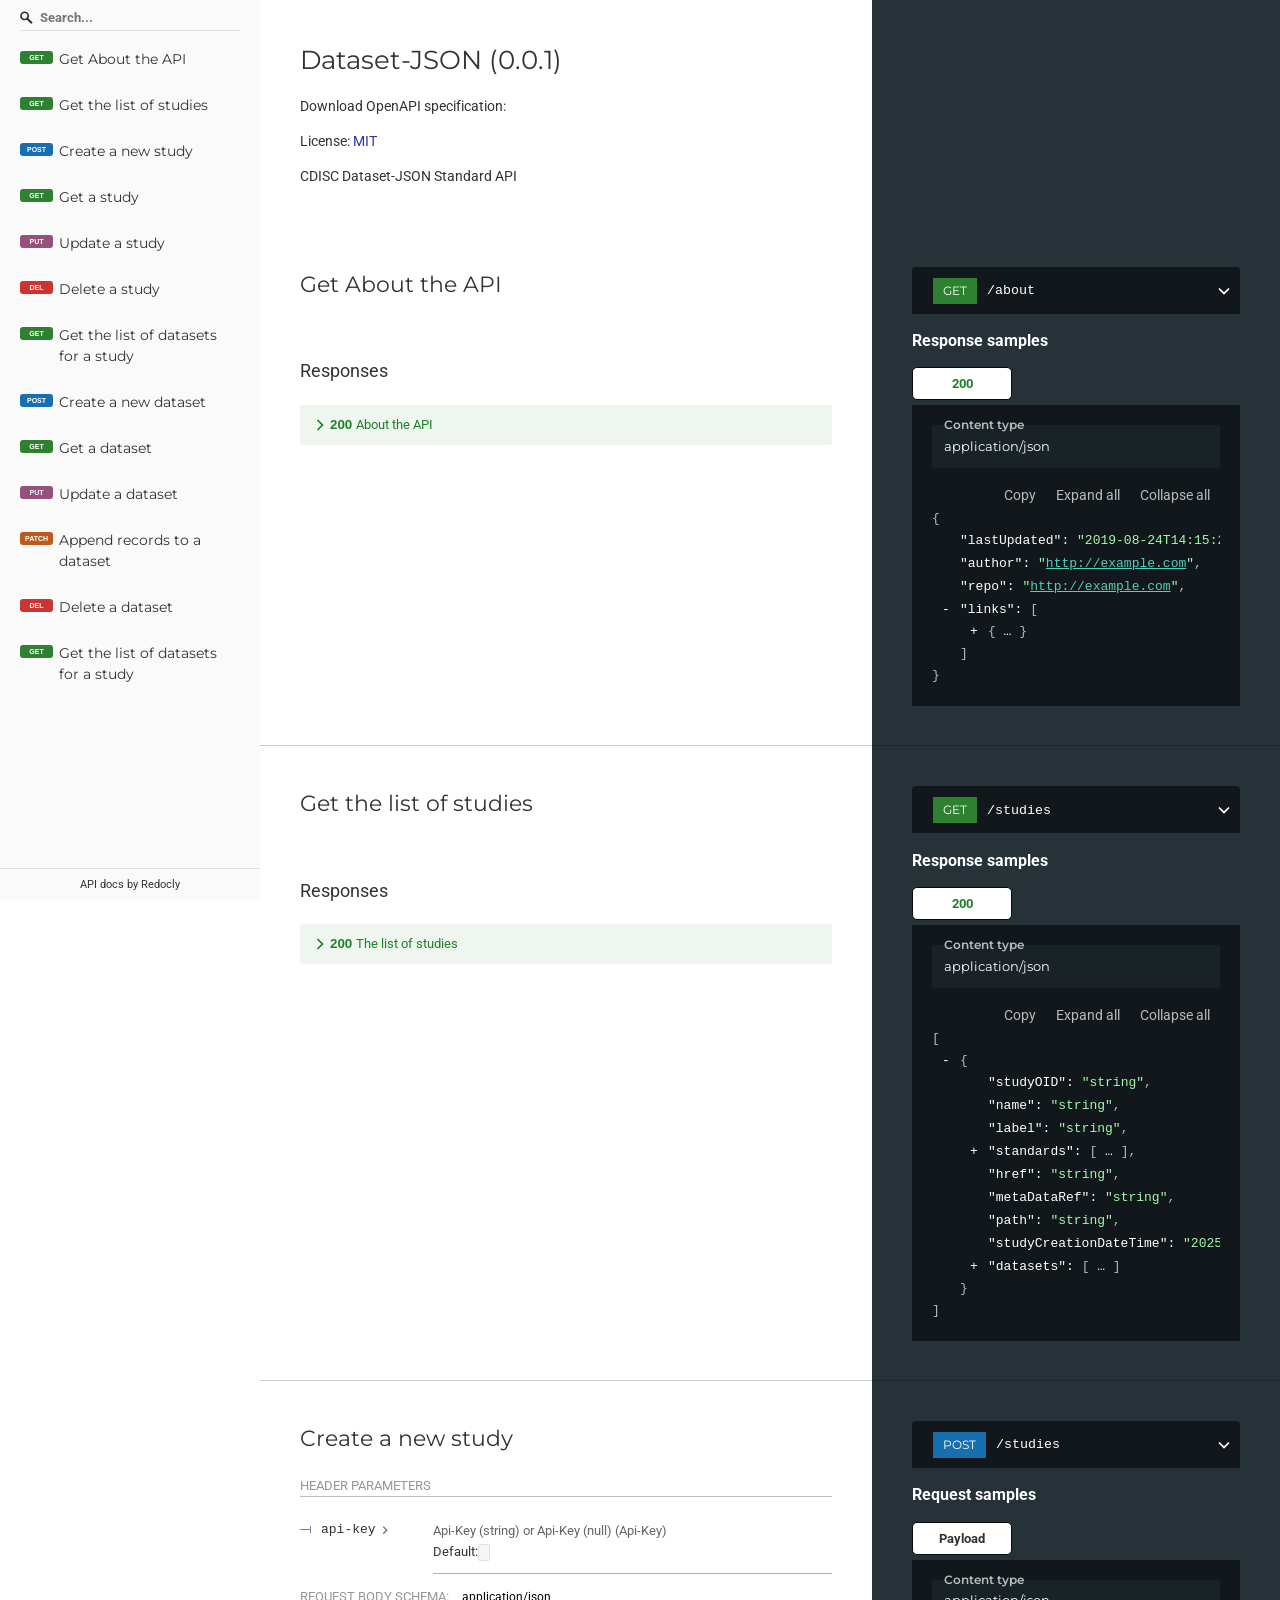
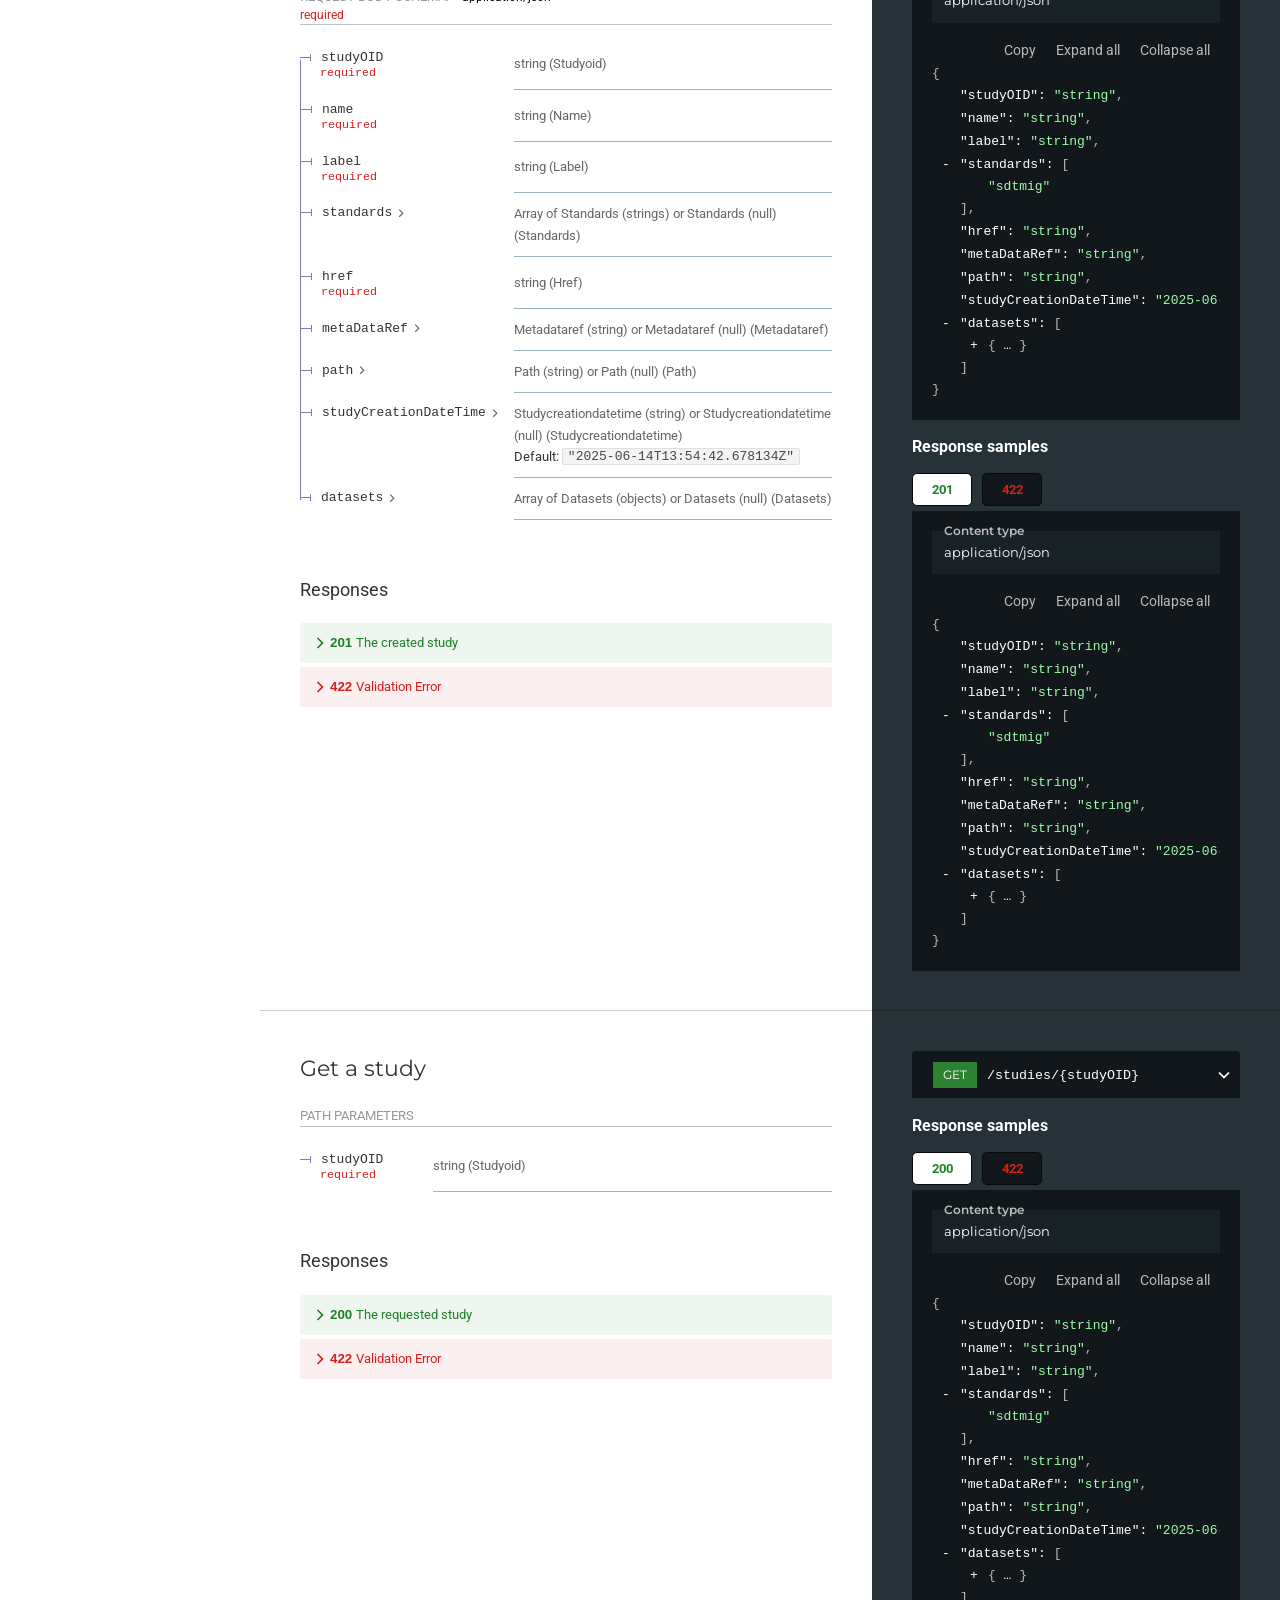
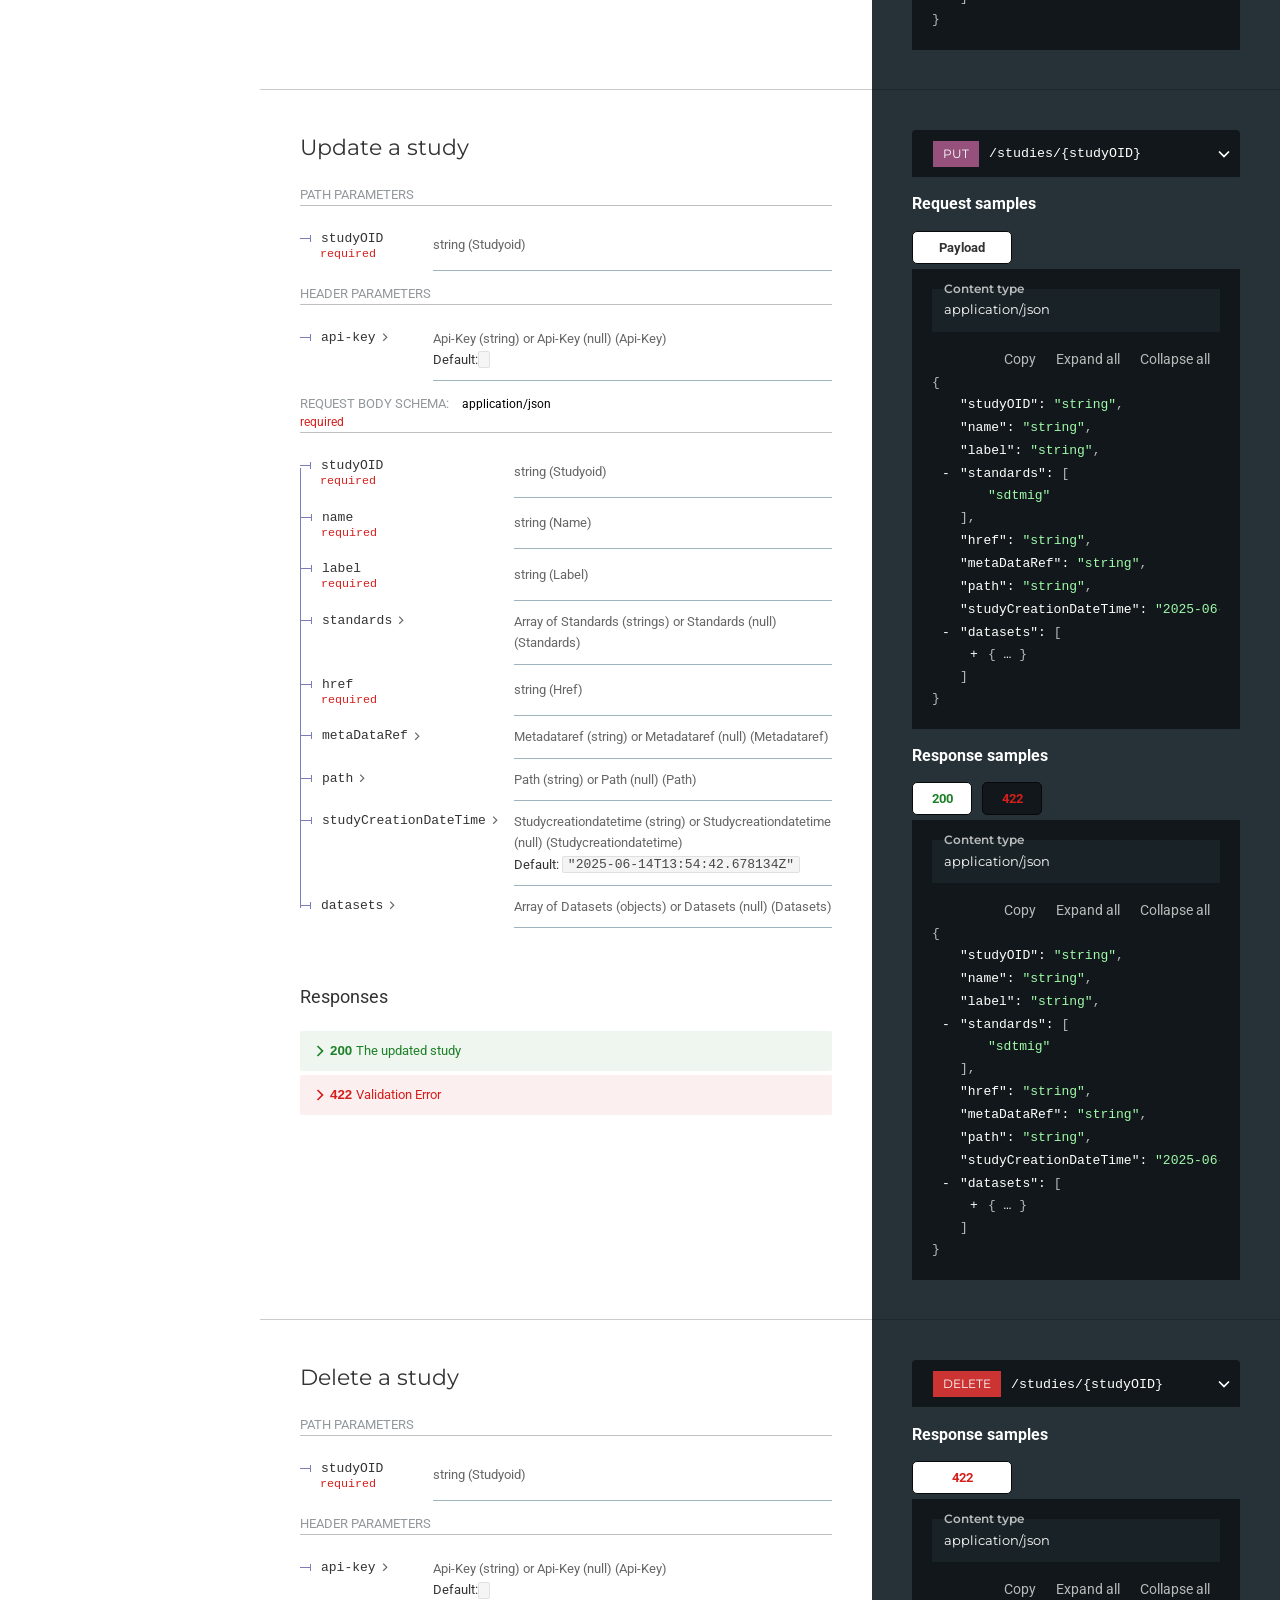
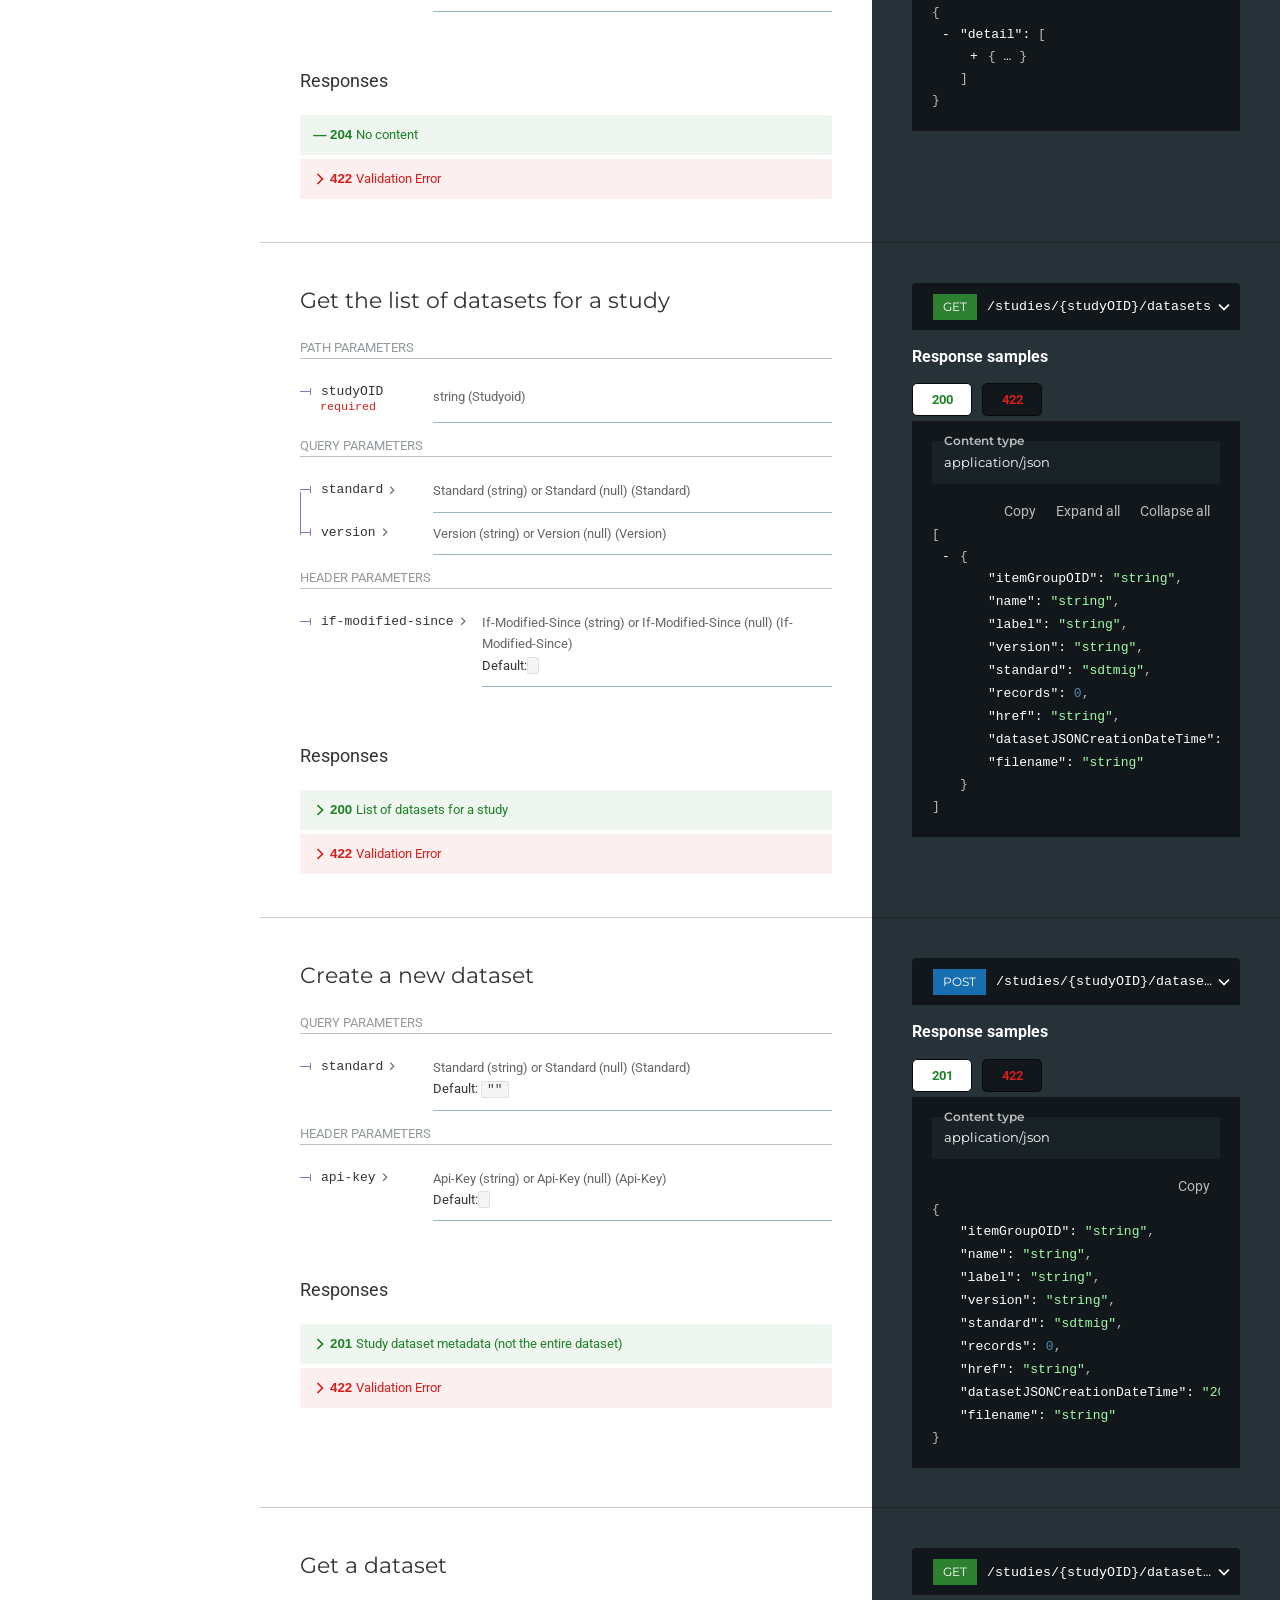
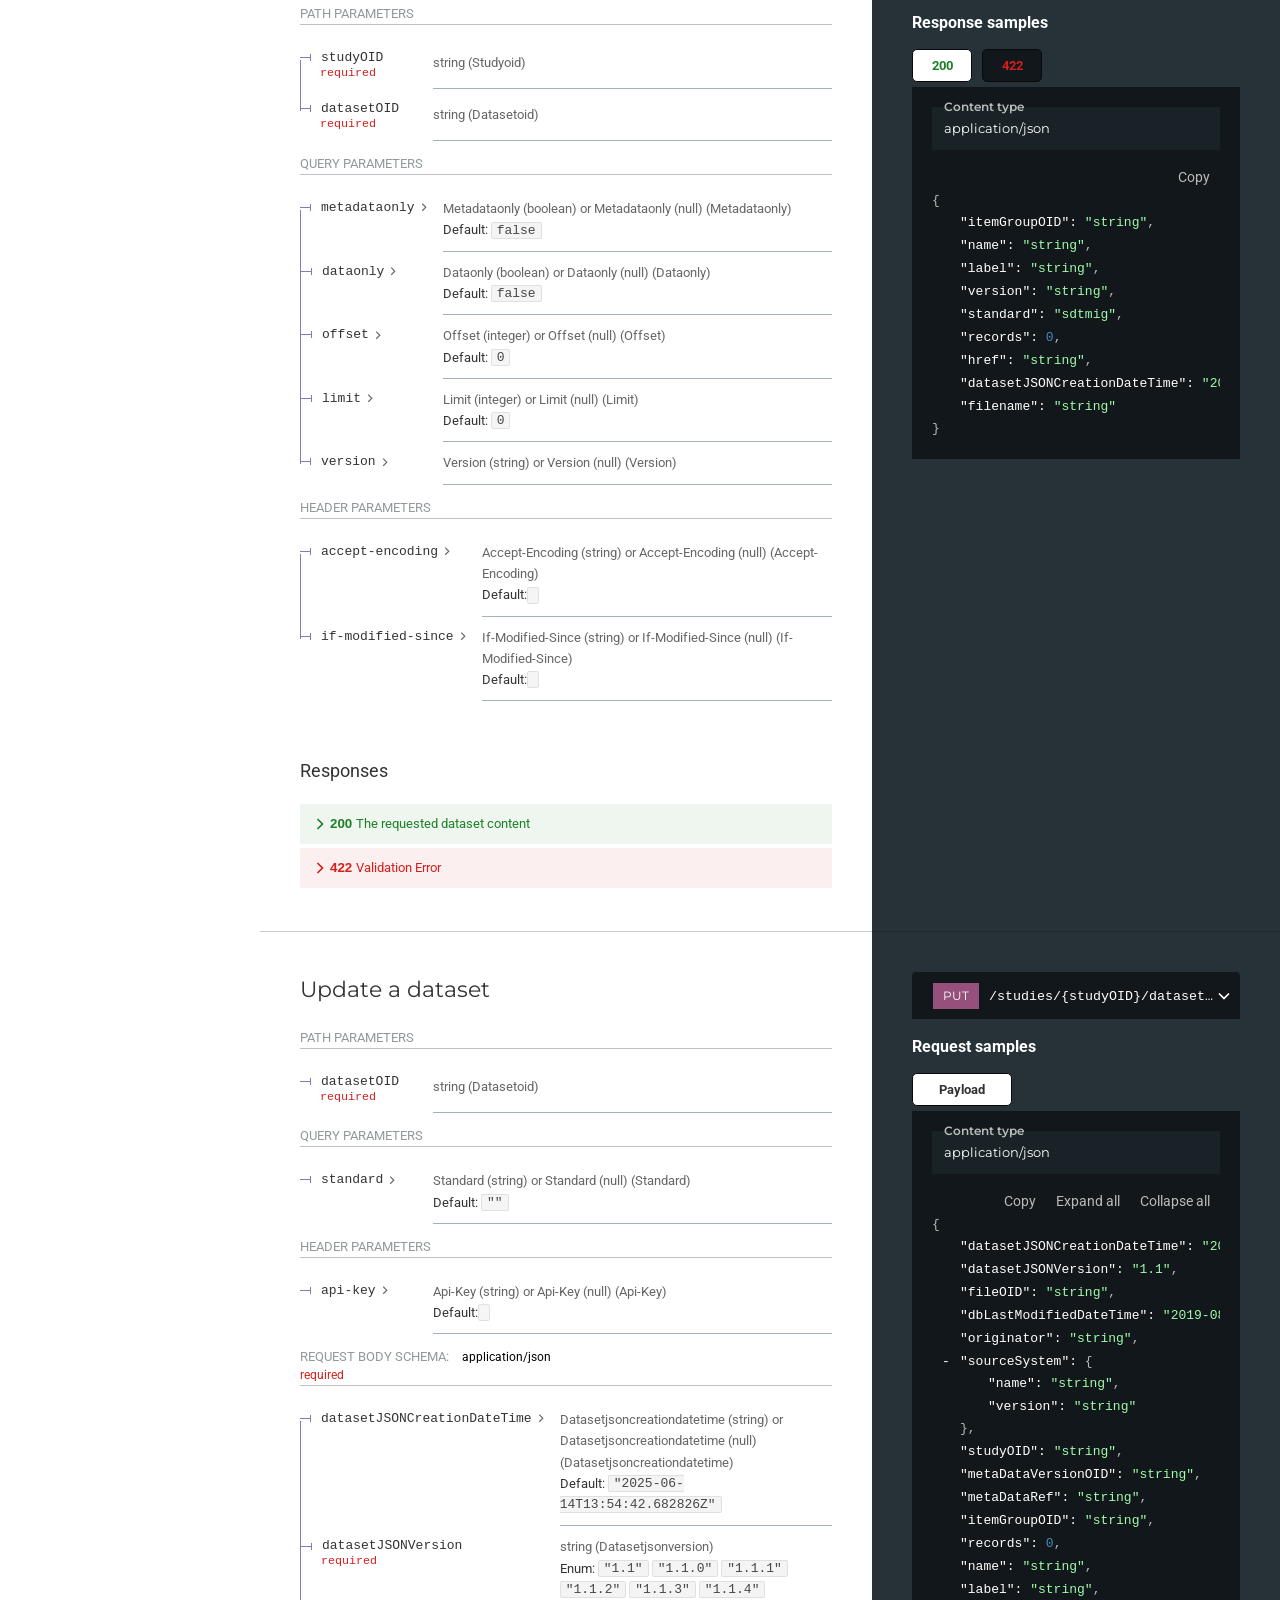
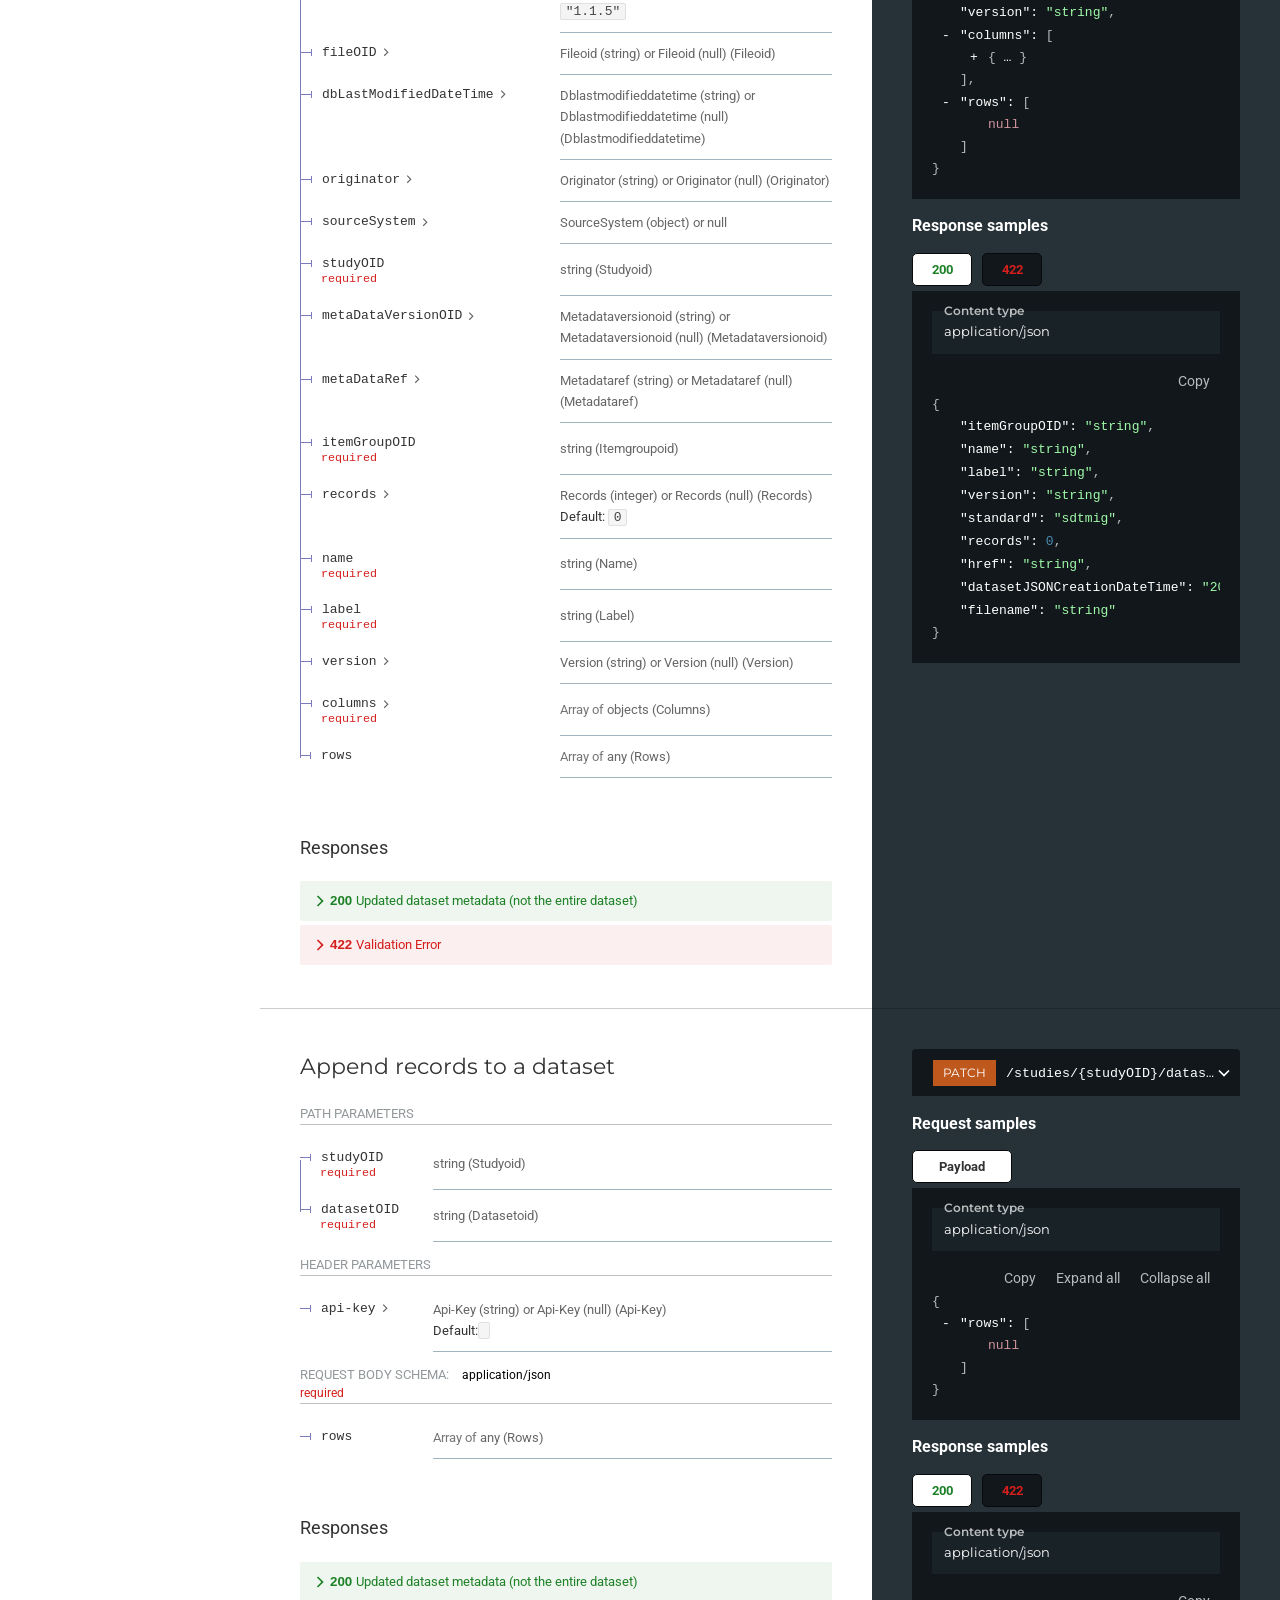
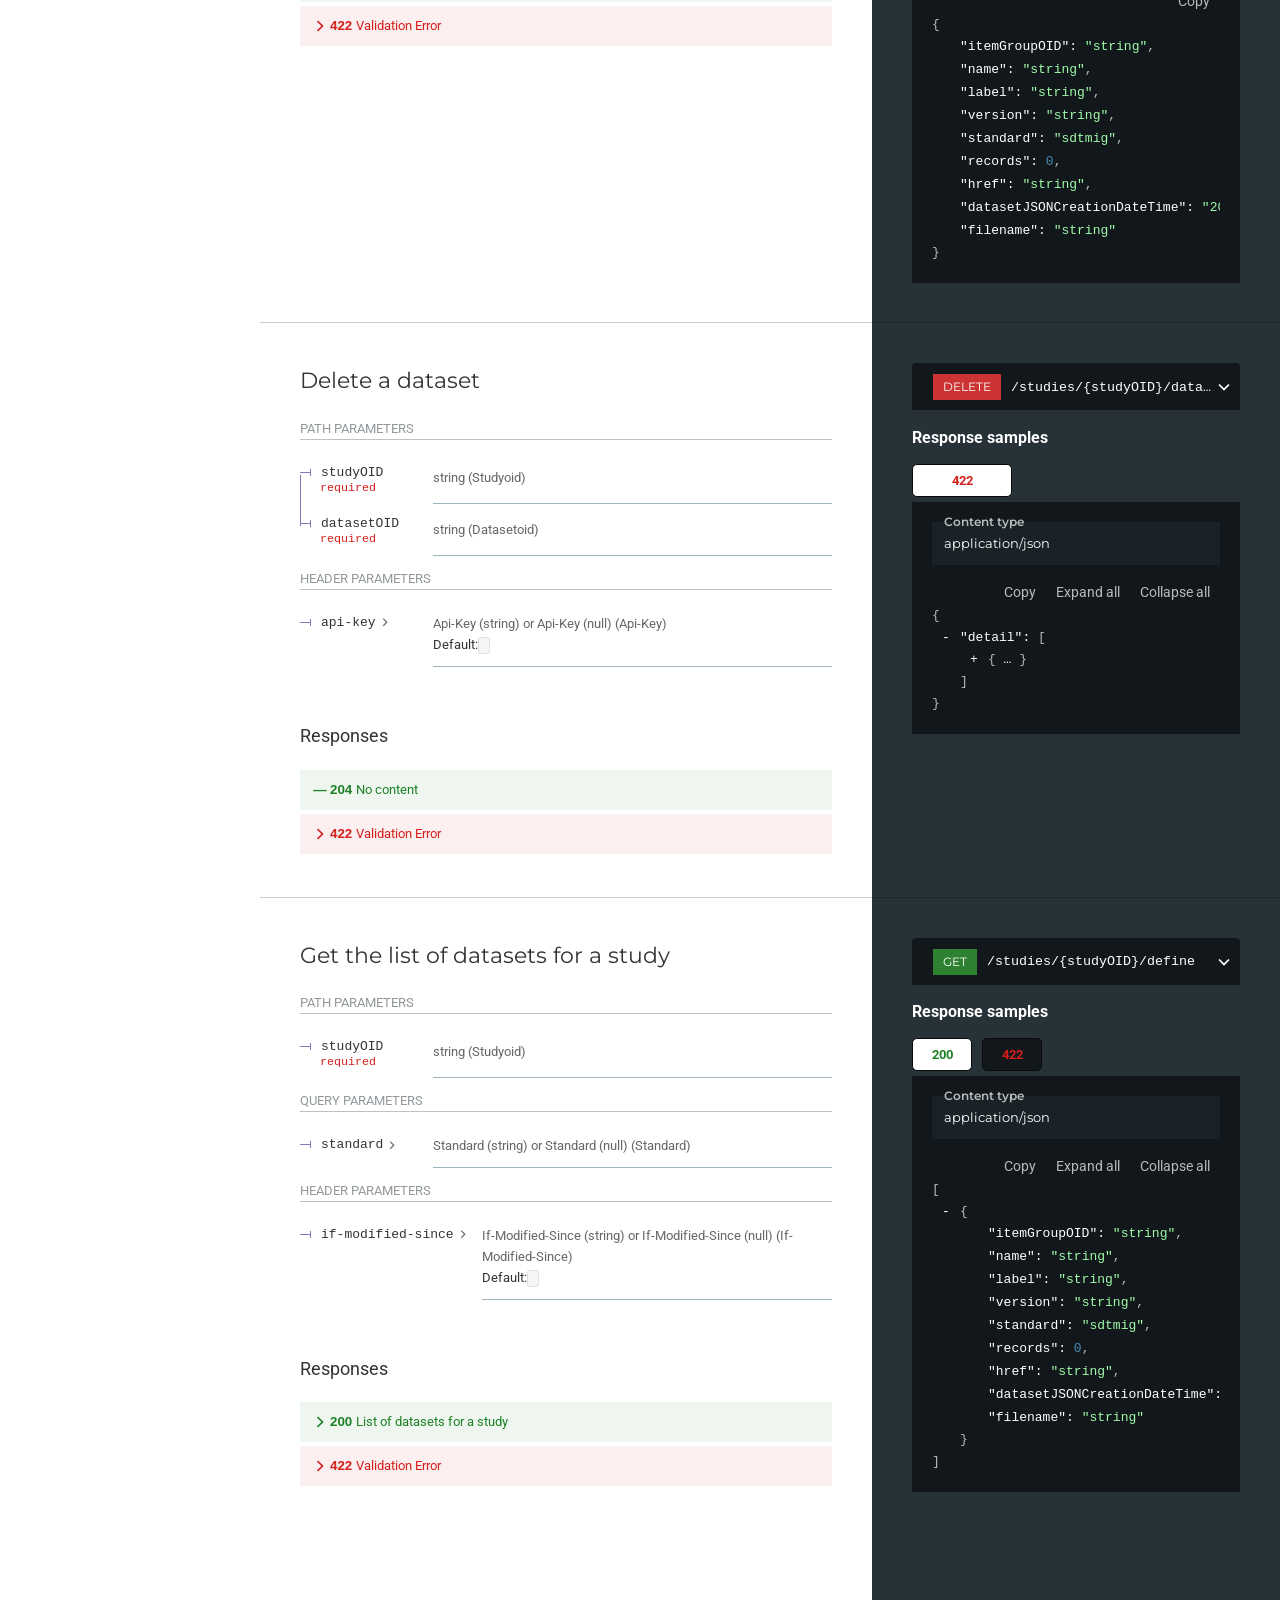
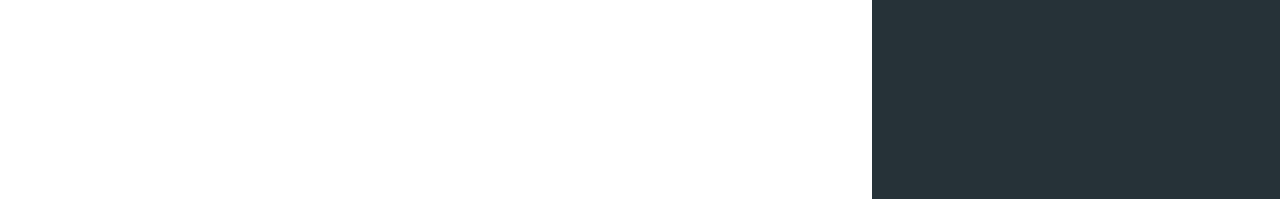
==== docs/index.html @ 18931f82 "renames doc to docs" ====
<!DOCTYPE html>
<html>

<head>
  <meta charset="utf8" />
  <title>Dataset-JSON</title>
  <!-- needed for adaptive design -->
  <meta name="viewport" content="width=device-width, initial-scale=1">
  <style>
    body {
      padding: 0;
      margin: 0;
    }
  </style>
  <script src="https://cdn.redocly.com/redoc/v2.5.0/bundles/redoc.standalone.js"></script><style data-styled="true" data-styled-version="6.1.19">.fqkwbU{width:calc(100% - 40%);padding:0 40px;}/*!sc*/
@media print,screen and (max-width: 75rem){.fqkwbU{width:100%;padding:40px 40px;}}/*!sc*/
data-styled.g4[id="sc-ggWZvA"]{content:"fqkwbU,"}/*!sc*/
.bPmFpz{padding:40px 0;}/*!sc*/
.bPmFpz:last-child{min-height:calc(100vh + 1px);}/*!sc*/
.bPmFpz>.bPmFpz:last-child{min-height:initial;}/*!sc*/
@media print,screen and (max-width: 75rem){.bPmFpz{padding:0;}}/*!sc*/
.gHrCVQ{padding:40px 0;position:relative;}/*!sc*/
.gHrCVQ:last-child{min-height:calc(100vh + 1px);}/*!sc*/
.gHrCVQ>.gHrCVQ:last-child{min-height:initial;}/*!sc*/
@media print,screen and (max-width: 75rem){.gHrCVQ{padding:0;}}/*!sc*/
.gHrCVQ:not(:last-of-type):after{position:absolute;bottom:0;width:100%;display:block;content:'';border-bottom:1px solid rgba(0, 0, 0, 0.2);}/*!sc*/
data-styled.g5[id="sc-dTvVRJ"]{content:"bPmFpz,gHrCVQ,"}/*!sc*/
.bDYKKx{width:40%;color:#ffffff;background-color:#263238;padding:0 40px;}/*!sc*/
@media print,screen and (max-width: 75rem){.bDYKKx{width:100%;padding:40px 40px;}}/*!sc*/
data-styled.g6[id="sc-jwTyAe"]{content:"bDYKKx,"}/*!sc*/
.FFPsr{background-color:#263238;}/*!sc*/
data-styled.g7[id="sc-hjsuWn"]{content:"FFPsr,"}/*!sc*/
.gkiSyE{display:flex;width:100%;padding:0;}/*!sc*/
@media print,screen and (max-width: 75rem){.gkiSyE{flex-direction:column;}}/*!sc*/
data-styled.g8[id="sc-jJLAfE"]{content:"gkiSyE,"}/*!sc*/
.wYHiz{font-family:Montserrat,sans-serif;font-weight:400;font-size:1.85714em;line-height:1.6em;color:#333333;}/*!sc*/
data-styled.g9[id="sc-hwkwBN"]{content:"wYHiz,"}/*!sc*/
.iFSqkw{font-family:Montserrat,sans-serif;font-weight:400;font-size:1.57143em;line-height:1.6em;color:#333333;margin:0 0 20px;}/*!sc*/
data-styled.g10[id="sc-kNOymR"]{content:"iFSqkw,"}/*!sc*/
.drJHMo{color:#ffffff;}/*!sc*/
data-styled.g12[id="sc-lgpSej"]{content:"drJHMo,"}/*!sc*/
.czjApA{border-bottom:1px solid rgba(38, 50, 56, 0.3);margin:1em 0 1em 0;color:rgba(38, 50, 56, 0.5);font-weight:normal;text-transform:uppercase;font-size:0.929em;line-height:20px;}/*!sc*/
data-styled.g13[id="sc-eqYatC"]{content:"czjApA,"}/*!sc*/
.fRdsOi{cursor:pointer;margin-left:-20px;padding:0;line-height:1;width:20px;display:inline-block;outline:0;}/*!sc*/
.fRdsOi:before{content:'';width:15px;height:15px;background-size:contain;background-image:url('[data-uri]');opacity:0.5;visibility:hidden;display:inline-block;vertical-align:middle;}/*!sc*/
h1:hover>.fRdsOi::before,h2:hover>.fRdsOi::before,.fRdsOi:hover::before{visibility:visible;}/*!sc*/
data-styled.g14[id="sc-kcLKEh"]{content:"fRdsOi,"}/*!sc*/
.cGxVlA{height:1.5em;width:1.5em;min-width:1.5em;vertical-align:middle;float:left;transition:transform 0.2s ease-out;transform:rotateZ(-90deg);}/*!sc*/
.cGxVlA polygon{fill:#1d8127;}/*!sc*/
.iuNpUs{height:20px;width:20px;min-width:20px;vertical-align:middle;float:right;transition:transform 0.2s ease-out;transform:rotateZ(0);}/*!sc*/
.iuNpUs polygon{fill:white;}/*!sc*/
.dOPmTa{height:18px;width:18px;min-width:18px;vertical-align:middle;transition:transform 0.2s ease-out;transform:rotateZ(-90deg);}/*!sc*/
.jKYZgc{height:1.5em;width:1.5em;min-width:1.5em;vertical-align:middle;float:left;transition:transform 0.2s ease-out;transform:rotateZ(-90deg);}/*!sc*/
.jKYZgc polygon{fill:#d41f1c;}/*!sc*/
data-styled.g15[id="sc-dntSTA"]{content:"cGxVlA,iuNpUs,dOPmTa,jKYZgc,"}/*!sc*/
.gdmNWp{border-left:1px solid #7c7cbb;box-sizing:border-box;position:relative;padding:10px 10px 10px 0;}/*!sc*/
@media screen and (max-width: 50rem){.gdmNWp{display:block;overflow:hidden;}}/*!sc*/
tr:first-of-type>.gdmNWp,tr.last>.gdmNWp{border-left-width:0;background-position:top left;background-repeat:no-repeat;background-size:1px 100%;}/*!sc*/
tr:first-of-type>.gdmNWp{background-image:linear-gradient(
      to bottom,
      transparent 0%,
      transparent 22px,
      #7c7cbb 22px,
      #7c7cbb 100%
    );}/*!sc*/
tr.last>.gdmNWp{background-image:linear-gradient(
      to bottom,
      #7c7cbb 0%,
      #7c7cbb 22px,
      transparent 22px,
      transparent 100%
    );}/*!sc*/
tr.last+tr>.gdmNWp{border-left-color:transparent;}/*!sc*/
tr.last:first-child>.gdmNWp{background:none;border-left-color:transparent;}/*!sc*/
data-styled.g18[id="sc-kCuUfV"]{content:"gdmNWp,"}/*!sc*/
.dFOJWJ{vertical-align:top;line-height:20px;white-space:nowrap;font-size:13px;font-family:Courier,monospace;}/*!sc*/
.dFOJWJ.deprecated{text-decoration:line-through;color:#707070;}/*!sc*/
data-styled.g20[id="sc-fbQrwq"]{content:"dFOJWJ,"}/*!sc*/
.ixGaBD{border-bottom:1px solid #9fb4be;padding:10px 0;width:75%;box-sizing:border-box;}/*!sc*/
tr.expanded .ixGaBD{border-bottom:none;}/*!sc*/
@media screen and (max-width: 50rem){.ixGaBD{padding:0 20px;border-bottom:none;border-left:1px solid #7c7cbb;}tr.last>.ixGaBD{border-left:none;}}/*!sc*/
data-styled.g21[id="sc-gGKoUb"]{content:"ixGaBD,"}/*!sc*/
.cteAyA{color:#7c7cbb;font-family:Courier,monospace;margin-right:10px;}/*!sc*/
.cteAyA::before{content:'';display:inline-block;vertical-align:middle;width:10px;height:1px;background:#7c7cbb;}/*!sc*/
.cteAyA::after{content:'';display:inline-block;vertical-align:middle;width:1px;background:#7c7cbb;height:7px;}/*!sc*/
data-styled.g22[id="sc-hwddKA"]{content:"cteAyA,"}/*!sc*/
.icJLQx{border-collapse:separate;border-radius:3px;font-size:14px;border-spacing:0;width:100%;}/*!sc*/
.icJLQx >tr{vertical-align:middle;}/*!sc*/
@media screen and (max-width: 50rem){.icJLQx{display:block;}.icJLQx >tr,.icJLQx >tbody>tr{display:block;}}/*!sc*/
@media screen and (max-width: 50rem) and (-ms-high-contrast:none){.icJLQx td{float:left;width:100%;}}/*!sc*/
.icJLQx .sc-jaXbil,.icJLQx .sc-jaXbil .sc-jaXbil .sc-jaXbil,.icJLQx .sc-jaXbil .sc-jaXbil .sc-jaXbil .sc-jaXbil .sc-jaXbil{margin:1em;margin-right:0;background:#fafafa;}/*!sc*/
.icJLQx .sc-jaXbil .sc-jaXbil,.icJLQx .sc-jaXbil .sc-jaXbil .sc-jaXbil .sc-jaXbil,.icJLQx .sc-jaXbil .sc-jaXbil .sc-jaXbil .sc-jaXbil .sc-jaXbil .sc-jaXbil{background:#ffffff;}/*!sc*/
data-styled.g24[id="sc-eqNDNG"]{content:"icJLQx,"}/*!sc*/
.fyxuKi >ul{list-style:none;padding:0;margin:0;margin:0 -5px;}/*!sc*/
.fyxuKi >ul >li{padding:5px 10px;display:inline-block;background-color:#11171a;border-bottom:1px solid rgba(0, 0, 0, 0.5);cursor:pointer;text-align:center;outline:none;color:#ccc;margin:0 5px 5px 5px;border:1px solid #07090b;border-radius:5px;min-width:60px;font-size:0.9em;font-weight:bold;}/*!sc*/
.fyxuKi >ul >li.react-tabs__tab--selected{color:#333333;background:#ffffff;}/*!sc*/
.fyxuKi >ul >li.react-tabs__tab--selected:focus{outline:auto;}/*!sc*/
.fyxuKi >ul >li:only-child{flex:none;min-width:100px;}/*!sc*/
.fyxuKi >ul >li.tab-success{color:#1d8127;}/*!sc*/
.fyxuKi >ul >li.tab-redirect{color:#ffa500;}/*!sc*/
.fyxuKi >ul >li.tab-info{color:#87ceeb;}/*!sc*/
.fyxuKi >ul >li.tab-error{color:#d41f1c;}/*!sc*/
.fyxuKi >.react-tabs__tab-panel{background:#11171a;}/*!sc*/
.fyxuKi >.react-tabs__tab-panel>div,.fyxuKi >.react-tabs__tab-panel>pre{padding:20px;margin:0;}/*!sc*/
.fyxuKi >.react-tabs__tab-panel>div>pre{padding:0;}/*!sc*/
data-styled.g30[id="sc-cOpnSz"]{content:"fyxuKi,"}/*!sc*/
.kIppRw code[class*='language-'],.kIppRw pre[class*='language-']{text-shadow:0 -0.1em 0.2em black;text-align:left;white-space:pre;word-spacing:normal;word-break:normal;word-wrap:normal;line-height:1.5;-moz-tab-size:4;-o-tab-size:4;tab-size:4;-webkit-hyphens:none;-moz-hyphens:none;-ms-hyphens:none;hyphens:none;}/*!sc*/
@media print{.kIppRw code[class*='language-'],.kIppRw pre[class*='language-']{text-shadow:none;}}/*!sc*/
.kIppRw pre[class*='language-']{padding:1em;margin:0.5em 0;overflow:auto;}/*!sc*/
.kIppRw .token.comment,.kIppRw .token.prolog,.kIppRw .token.doctype,.kIppRw .token.cdata{color:hsl(30, 20%, 50%);}/*!sc*/
.kIppRw .token.punctuation{opacity:0.7;}/*!sc*/
.kIppRw .namespace{opacity:0.7;}/*!sc*/
.kIppRw .token.property,.kIppRw .token.tag,.kIppRw .token.number,.kIppRw .token.constant,.kIppRw .token.symbol{color:#4a8bb3;}/*!sc*/
.kIppRw .token.boolean{color:#e64441;}/*!sc*/
.kIppRw .token.selector,.kIppRw .token.attr-name,.kIppRw .token.string,.kIppRw .token.char,.kIppRw .token.builtin,.kIppRw .token.inserted{color:#a0fbaa;}/*!sc*/
.kIppRw .token.selector+a,.kIppRw .token.attr-name+a,.kIppRw .token.string+a,.kIppRw .token.char+a,.kIppRw .token.builtin+a,.kIppRw .token.inserted+a,.kIppRw .token.selector+a:visited,.kIppRw .token.attr-name+a:visited,.kIppRw .token.string+a:visited,.kIppRw .token.char+a:visited,.kIppRw .token.builtin+a:visited,.kIppRw .token.inserted+a:visited{color:#4ed2ba;text-decoration:underline;}/*!sc*/
.kIppRw .token.property.string{color:white;}/*!sc*/
.kIppRw .token.operator,.kIppRw .token.entity,.kIppRw .token.url,.kIppRw .token.variable{color:hsl(40, 90%, 60%);}/*!sc*/
.kIppRw .token.atrule,.kIppRw .token.attr-value,.kIppRw .token.keyword{color:hsl(350, 40%, 70%);}/*!sc*/
.kIppRw .token.regex,.kIppRw .token.important{color:#e90;}/*!sc*/
.kIppRw .token.important,.kIppRw .token.bold{font-weight:bold;}/*!sc*/
.kIppRw .token.italic{font-style:italic;}/*!sc*/
.kIppRw .token.entity{cursor:help;}/*!sc*/
.kIppRw .token.deleted{color:red;}/*!sc*/
data-styled.g32[id="sc-eVqvcJ"]{content:"kIppRw,"}/*!sc*/
.bBWkcI{opacity:0.7;transition:opacity 0.3s ease;text-align:right;}/*!sc*/
.bBWkcI:focus-within{opacity:1;}/*!sc*/
.bBWkcI >button{background-color:transparent;border:0;color:inherit;padding:2px 10px;font-family:Roboto,sans-serif;font-size:14px;line-height:1.5em;cursor:pointer;outline:0;}/*!sc*/
.bBWkcI >button :hover,.bBWkcI >button :focus{background:rgba(255, 255, 255, 0.1);}/*!sc*/
data-styled.g33[id="sc-bbbBoY"]{content:"bBWkcI,"}/*!sc*/
.ghzOpX{position:relative;}/*!sc*/
data-styled.g37[id="sc-eknHtZ"]{content:"ghzOpX,"}/*!sc*/
.cFlAeY{margin-left:10px;text-transform:none;font-size:0.929em;color:black;}/*!sc*/
data-styled.g41[id="sc-dNFkOE"]{content:"cFlAeY,"}/*!sc*/
.kbZred{font-family:Roboto,sans-serif;font-weight:400;line-height:1.5em;}/*!sc*/
.kbZred p:last-child{margin-bottom:0;}/*!sc*/
.kbZred h1{font-family:Montserrat,sans-serif;font-weight:400;font-size:1.85714em;line-height:1.6em;color:#32329f;margin-top:0;}/*!sc*/
.kbZred h2{font-family:Montserrat,sans-serif;font-weight:400;font-size:1.57143em;line-height:1.6em;color:#333333;}/*!sc*/
.kbZred code{color:#e53935;background-color:rgba(38, 50, 56, 0.05);font-family:Courier,monospace;border-radius:2px;border:1px solid rgba(38, 50, 56, 0.1);padding:0 5px;font-size:13px;font-weight:400;word-break:break-word;}/*!sc*/
.kbZred pre{font-family:Courier,monospace;white-space:pre;background-color:#11171a;color:white;padding:20px;overflow-x:auto;line-height:normal;border-radius:0;border:1px solid rgba(38, 50, 56, 0.1);}/*!sc*/
.kbZred pre code{background-color:transparent;color:white;padding:0;}/*!sc*/
.kbZred pre code:before,.kbZred pre code:after{content:none;}/*!sc*/
.kbZred blockquote{margin:0;margin-bottom:1em;padding:0 15px;color:#777;border-left:4px solid #ddd;}/*!sc*/
.kbZred img{max-width:100%;box-sizing:content-box;}/*!sc*/
.kbZred ul,.kbZred ol{padding-left:2em;margin:0;margin-bottom:1em;}/*!sc*/
.kbZred ul ul,.kbZred ol ul,.kbZred ul ol,.kbZred ol ol{margin-bottom:0;margin-top:0;}/*!sc*/
.kbZred table{display:block;width:100%;overflow:auto;word-break:normal;word-break:keep-all;border-collapse:collapse;border-spacing:0;margin-top:1.5em;margin-bottom:1.5em;}/*!sc*/
.kbZred table tr{background-color:#fff;border-top:1px solid #ccc;}/*!sc*/
.kbZred table tr:nth-child(2n){background-color:#fafafa;}/*!sc*/
.kbZred table th,.kbZred table td{padding:6px 13px;border:1px solid #ddd;}/*!sc*/
.kbZred table th{text-align:left;font-weight:bold;}/*!sc*/
.kbZred .share-link{cursor:pointer;margin-left:-20px;padding:0;line-height:1;width:20px;display:inline-block;outline:0;}/*!sc*/
.kbZred .share-link:before{content:'';width:15px;height:15px;background-size:contain;background-image:url('[data-uri]');opacity:0.5;visibility:hidden;display:inline-block;vertical-align:middle;}/*!sc*/
.kbZred h1:hover>.share-link::before,.kbZred h2:hover>.share-link::before,.kbZred .share-link:hover::before{visibility:visible;}/*!sc*/
.kbZred a{text-decoration:auto;color:#32329f;}/*!sc*/
.kbZred a:visited{color:#32329f;}/*!sc*/
.kbZred a:hover{color:#6868cf;text-decoration:auto;}/*!sc*/
.jnwENr{font-family:Roboto,sans-serif;font-weight:400;line-height:1.5em;}/*!sc*/
.jnwENr p:last-child{margin-bottom:0;}/*!sc*/
.jnwENr p:first-child{margin-top:0;}/*!sc*/
.jnwENr p:last-child{margin-bottom:0;}/*!sc*/
.jnwENr p{display:inline-block;}/*!sc*/
.jnwENr h1{font-family:Montserrat,sans-serif;font-weight:400;font-size:1.85714em;line-height:1.6em;color:#32329f;margin-top:0;}/*!sc*/
.jnwENr h2{font-family:Montserrat,sans-serif;font-weight:400;font-size:1.57143em;line-height:1.6em;color:#333333;}/*!sc*/
.jnwENr code{color:#e53935;background-color:rgba(38, 50, 56, 0.05);font-family:Courier,monospace;border-radius:2px;border:1px solid rgba(38, 50, 56, 0.1);padding:0 5px;font-size:13px;font-weight:400;word-break:break-word;}/*!sc*/
.jnwENr pre{font-family:Courier,monospace;white-space:pre;background-color:#11171a;color:white;padding:20px;overflow-x:auto;line-height:normal;border-radius:0;border:1px solid rgba(38, 50, 56, 0.1);}/*!sc*/
.jnwENr pre code{background-color:transparent;color:white;padding:0;}/*!sc*/
.jnwENr pre code:before,.jnwENr pre code:after{content:none;}/*!sc*/
.jnwENr blockquote{margin:0;margin-bottom:1em;padding:0 15px;color:#777;border-left:4px solid #ddd;}/*!sc*/
.jnwENr img{max-width:100%;box-sizing:content-box;}/*!sc*/
.jnwENr ul,.jnwENr ol{padding-left:2em;margin:0;margin-bottom:1em;}/*!sc*/
.jnwENr ul ul,.jnwENr ol ul,.jnwENr ul ol,.jnwENr ol ol{margin-bottom:0;margin-top:0;}/*!sc*/
.jnwENr table{display:block;width:100%;overflow:auto;word-break:normal;word-break:keep-all;border-collapse:collapse;border-spacing:0;margin-top:1.5em;margin-bottom:1.5em;}/*!sc*/
.jnwENr table tr{background-color:#fff;border-top:1px solid #ccc;}/*!sc*/
.jnwENr table tr:nth-child(2n){background-color:#fafafa;}/*!sc*/
.jnwENr table th,.jnwENr table td{padding:6px 13px;border:1px solid #ddd;}/*!sc*/
.jnwENr table th{text-align:left;font-weight:bold;}/*!sc*/
.jnwENr .share-link{cursor:pointer;margin-left:-20px;padding:0;line-height:1;width:20px;display:inline-block;outline:0;}/*!sc*/
.jnwENr .share-link:before{content:'';width:15px;height:15px;background-size:contain;background-image:url('[data-uri]');opacity:0.5;visibility:hidden;display:inline-block;vertical-align:middle;}/*!sc*/
.jnwENr h1:hover>.share-link::before,.jnwENr h2:hover>.share-link::before,.jnwENr .share-link:hover::before{visibility:visible;}/*!sc*/
.jnwENr a{text-decoration:auto;color:#32329f;}/*!sc*/
.jnwENr a:visited{color:#32329f;}/*!sc*/
.jnwENr a:hover{color:#6868cf;text-decoration:auto;}/*!sc*/
.drqpJr{font-family:Roboto,sans-serif;font-weight:400;line-height:1.5em;}/*!sc*/
.drqpJr p:last-child{margin-bottom:0;}/*!sc*/
.drqpJr p:first-child{margin-top:0;}/*!sc*/
.drqpJr p:last-child{margin-bottom:0;}/*!sc*/
.drqpJr h1{font-family:Montserrat,sans-serif;font-weight:400;font-size:1.85714em;line-height:1.6em;color:#32329f;margin-top:0;}/*!sc*/
.drqpJr h2{font-family:Montserrat,sans-serif;font-weight:400;font-size:1.57143em;line-height:1.6em;color:#333333;}/*!sc*/
.drqpJr code{color:#e53935;background-color:rgba(38, 50, 56, 0.05);font-family:Courier,monospace;border-radius:2px;border:1px solid rgba(38, 50, 56, 0.1);padding:0 5px;font-size:13px;font-weight:400;word-break:break-word;}/*!sc*/
.drqpJr pre{font-family:Courier,monospace;white-space:pre;background-color:#11171a;color:white;padding:20px;overflow-x:auto;line-height:normal;border-radius:0;border:1px solid rgba(38, 50, 56, 0.1);}/*!sc*/
.drqpJr pre code{background-color:transparent;color:white;padding:0;}/*!sc*/
.drqpJr pre code:before,.drqpJr pre code:after{content:none;}/*!sc*/
.drqpJr blockquote{margin:0;margin-bottom:1em;padding:0 15px;color:#777;border-left:4px solid #ddd;}/*!sc*/
.drqpJr img{max-width:100%;box-sizing:content-box;}/*!sc*/
.drqpJr ul,.drqpJr ol{padding-left:2em;margin:0;margin-bottom:1em;}/*!sc*/
.drqpJr ul ul,.drqpJr ol ul,.drqpJr ul ol,.drqpJr ol ol{margin-bottom:0;margin-top:0;}/*!sc*/
.drqpJr table{display:block;width:100%;overflow:auto;word-break:normal;word-break:keep-all;border-collapse:collapse;border-spacing:0;margin-top:1.5em;margin-bottom:1.5em;}/*!sc*/
.drqpJr table tr{background-color:#fff;border-top:1px solid #ccc;}/*!sc*/
.drqpJr table tr:nth-child(2n){background-color:#fafafa;}/*!sc*/
.drqpJr table th,.drqpJr table td{padding:6px 13px;border:1px solid #ddd;}/*!sc*/
.drqpJr table th{text-align:left;font-weight:bold;}/*!sc*/
.drqpJr .share-link{cursor:pointer;margin-left:-20px;padding:0;line-height:1;width:20px;display:inline-block;outline:0;}/*!sc*/
.drqpJr .share-link:before{content:'';width:15px;height:15px;background-size:contain;background-image:url('[data-uri]');opacity:0.5;visibility:hidden;display:inline-block;vertical-align:middle;}/*!sc*/
.drqpJr h1:hover>.share-link::before,.drqpJr h2:hover>.share-link::before,.drqpJr .share-link:hover::before{visibility:visible;}/*!sc*/
.drqpJr a{text-decoration:auto;color:#32329f;}/*!sc*/
.drqpJr a:visited{color:#32329f;}/*!sc*/
.drqpJr a:hover{color:#6868cf;text-decoration:auto;}/*!sc*/
data-styled.g42[id="sc-fszimp"]{content:"kbZred,jnwENr,drqpJr,"}/*!sc*/
.ljKHqG{display:inline;}/*!sc*/
data-styled.g43[id="sc-etsjJW"]{content:"ljKHqG,"}/*!sc*/
.iNCOCX{position:relative;}/*!sc*/
data-styled.g44[id="sc-fYmhhH"]{content:"iNCOCX,"}/*!sc*/
.fdRrNy:hover>.sc-bbbBoY{opacity:1;}/*!sc*/
data-styled.g49[id="sc-dClGHI"]{content:"fdRrNy,"}/*!sc*/
.dFvLDb{font-family:Courier,monospace;font-size:13px;white-space:pre;contain:content;overflow-x:auto;}/*!sc*/
.dFvLDb .redoc-json code>.collapser{display:none;pointer-events:none;}/*!sc*/
.dFvLDb .callback-function{color:gray;}/*!sc*/
.dFvLDb .collapser:after{content:'-';cursor:pointer;}/*!sc*/
.dFvLDb .collapsed>.collapser:after{content:'+';cursor:pointer;}/*!sc*/
.dFvLDb .ellipsis:after{content:' … ';}/*!sc*/
.dFvLDb .collapsible{margin-left:2em;}/*!sc*/
.dFvLDb .hoverable{padding-top:1px;padding-bottom:1px;padding-left:2px;padding-right:2px;border-radius:2px;}/*!sc*/
.dFvLDb .hovered{background-color:rgba(235, 238, 249, 1);}/*!sc*/
.dFvLDb .collapser{background-color:transparent;border:0;color:#fff;font-family:Courier,monospace;font-size:13px;padding-right:6px;padding-left:6px;padding-top:0;padding-bottom:0;display:flex;align-items:center;justify-content:center;width:15px;height:15px;position:absolute;top:4px;left:-1.5em;cursor:default;user-select:none;-webkit-user-select:none;padding:2px;}/*!sc*/
.dFvLDb .collapser:focus{outline-color:#fff;outline-style:dotted;outline-width:1px;}/*!sc*/
.dFvLDb ul{list-style-type:none;padding:0px;margin:0px 0px 0px 26px;}/*!sc*/
.dFvLDb li{position:relative;display:block;}/*!sc*/
.dFvLDb .hoverable{display:inline-block;}/*!sc*/
.dFvLDb .selected{outline-style:solid;outline-width:1px;outline-style:dotted;}/*!sc*/
.dFvLDb .collapsed>.collapsible{display:none;}/*!sc*/
.dFvLDb .ellipsis{display:none;}/*!sc*/
.dFvLDb .collapsed>.ellipsis{display:inherit;}/*!sc*/
data-styled.g50[id="sc-fhfEft"]{content:"dFvLDb,"}/*!sc*/
.iNRAJK{padding:0.9em;background-color:rgba(38,50,56,0.4);margin:0 0 10px 0;display:block;font-family:Montserrat,sans-serif;font-size:0.929em;line-height:1.5em;}/*!sc*/
data-styled.g51[id="sc-bAehkN"]{content:"iNRAJK,"}/*!sc*/
.cXitJ{font-family:Montserrat,sans-serif;font-size:12px;position:absolute;z-index:1;top:-11px;left:12px;font-weight:600;color:rgba(255,255,255,0.7);}/*!sc*/
data-styled.g52[id="sc-gahYZc"]{content:"cXitJ,"}/*!sc*/
.iLdyBp{position:relative;}/*!sc*/
data-styled.g53[id="sc-bSFBcf"]{content:"iLdyBp,"}/*!sc*/
.eKKwxo{margin-top:15px;}/*!sc*/
data-styled.g56[id="sc-blIAwI"]{content:"eKKwxo,"}/*!sc*/
.kdPQHX.deprecated span.property-name{text-decoration:line-through;color:#707070;}/*!sc*/
.kdPQHX button{background-color:transparent;border:0;outline:0;font-size:13px;font-family:Courier,monospace;cursor:pointer;padding:0;color:#333333;}/*!sc*/
.kdPQHX button:focus{font-weight:600;}/*!sc*/
.kdPQHX .sc-dntSTA{height:1.1em;width:1.1em;}/*!sc*/
.kdPQHX .sc-dntSTA polygon{fill:#666;}/*!sc*/
data-styled.g57[id="sc-itBLYH"]{content:"kdPQHX,"}/*!sc*/
.lhyyLL{vertical-align:middle;font-size:13px;line-height:20px;}/*!sc*/
data-styled.g58[id="sc-bEjUoa"]{content:"lhyyLL,"}/*!sc*/
.jYezsP{color:rgba(102,102,102,0.9);}/*!sc*/
data-styled.g59[id="sc-boKDdR"]{content:"jYezsP,"}/*!sc*/
.dbKJYq{color:#666;}/*!sc*/
data-styled.g60[id="sc-fOOuSg"]{content:"dbKJYq,"}/*!sc*/
.nwQTz{color:#666;word-break:break-word;}/*!sc*/
data-styled.g61[id="sc-hdBJTi"]{content:"nwQTz,"}/*!sc*/
.crXmiY{color:#d41f1c;font-size:0.9em;font-weight:normal;margin-left:20px;line-height:1;}/*!sc*/
data-styled.g62[id="sc-iIvHqT"]{content:"crXmiY,"}/*!sc*/
.kMQdIk{border-radius:2px;word-break:break-word;background-color:rgba(51,51,51,0.05);color:rgba(51,51,51,0.9);padding:0 5px;border:1px solid rgba(51,51,51,0.1);font-family:Courier,monospace;}/*!sc*/
+{margin-left:0;}/*!sc*/
data-styled.g66[id="sc-dTWiOz"]{content:"kMQdIk,"}/*!sc*/
.hPcPCj{margin-top:0;margin-bottom:0.5em;}/*!sc*/
data-styled.g92[id="sc-jCWzJg"]{content:"hPcPCj,"}/*!sc*/
.hijBKj::before{content:'|';display:inline-block;opacity:0.5;width:15px;text-align:center;}/*!sc*/
.hijBKj:last-child::after{display:none;}/*!sc*/
data-styled.g94[id="sc-jVxTAy"]{content:"hijBKj,"}/*!sc*/
.eAqtbt{overflow:hidden;}/*!sc*/
data-styled.g95[id="sc-erPUmh"]{content:"eAqtbt,"}/*!sc*/
.beOrEi{display:flex;flex-wrap:wrap;margin-left:-15px;}/*!sc*/
data-styled.g96[id="sc-iRTMaw"]{content:"beOrEi,"}/*!sc*/
.NmQLu{width:9ex;display:inline-block;height:13px;line-height:13px;background-color:#333;border-radius:3px;background-repeat:no-repeat;background-position:6px 4px;font-size:7px;font-family:Verdana,sans-serif;color:white;text-transform:uppercase;text-align:center;font-weight:bold;vertical-align:middle;margin-right:6px;margin-top:2px;}/*!sc*/
.NmQLu.get{background-color:#2F8132;}/*!sc*/
.NmQLu.post{background-color:#186FAF;}/*!sc*/
.NmQLu.put{background-color:#95507c;}/*!sc*/
.NmQLu.options{background-color:#947014;}/*!sc*/
.NmQLu.patch{background-color:#bf581d;}/*!sc*/
.NmQLu.delete{background-color:#cc3333;}/*!sc*/
.NmQLu.basic{background-color:#707070;}/*!sc*/
.NmQLu.link{background-color:#07818F;}/*!sc*/
.NmQLu.head{background-color:#A23DAD;}/*!sc*/
.NmQLu.hook{background-color:#32329f;}/*!sc*/
.NmQLu.schema{background-color:#707070;}/*!sc*/
data-styled.g100[id="sc-jxYSNo"]{content:"NmQLu,"}/*!sc*/
.gAPKXX{margin:0;padding:0;}/*!sc*/
.gAPKXX:first-child{padding-bottom:32px;}/*!sc*/
.sc-zOxLx .sc-zOxLx{font-size:0.929em;}/*!sc*/
data-styled.g101[id="sc-zOxLx"]{content:"gAPKXX,"}/*!sc*/
.ixknQI{list-style:none inside none;overflow:hidden;text-overflow:ellipsis;padding:0;}/*!sc*/
data-styled.g102[id="sc-cgHfjM"]{content:"ixknQI,"}/*!sc*/
.iHRgeo{cursor:pointer;color:#333333;margin:0;padding:12.5px 20px;display:flex;justify-content:space-between;font-family:Montserrat,sans-serif;background-color:#fafafa;}/*!sc*/
.iHRgeo:hover{color:#32329f;background-color:#ededed;}/*!sc*/
.iHRgeo .sc-dntSTA{height:1.5em;width:1.5em;}/*!sc*/
.iHRgeo .sc-dntSTA polygon{fill:#333333;}/*!sc*/
data-styled.g103[id="sc-fpikKz"]{content:"iHRgeo,"}/*!sc*/
.cxcra{display:inline-block;vertical-align:middle;width:calc(100% - 38px);overflow:hidden;text-overflow:ellipsis;}/*!sc*/
data-styled.g104[id="sc-gWaSiO"]{content:"cxcra,"}/*!sc*/
.QuyG{font-size:0.8em;margin-top:10px;text-align:center;position:fixed;width:260px;bottom:0;background:#fafafa;}/*!sc*/
.QuyG a,.QuyG a:visited,.QuyG a:hover{color:#333333!important;padding:5px 0;border-top:1px solid #e1e1e1;text-decoration:none;display:flex;align-items:center;justify-content:center;}/*!sc*/
.QuyG img{width:15px;margin-right:5px;}/*!sc*/
@media screen and (max-width: 50rem){.QuyG{width:100%;}}/*!sc*/
data-styled.g105[id="sc-kSaXSp"]{content:"QuyG,"}/*!sc*/
.jjnszm{cursor:pointer;position:relative;margin-bottom:5px;}/*!sc*/
data-styled.g111[id="sc-eZSpzM"]{content:"jjnszm,"}/*!sc*/
.kZcHWP{font-family:Courier,monospace;margin-left:10px;flex:1;overflow-x:hidden;text-overflow:ellipsis;}/*!sc*/
data-styled.g112[id="sc-jvKoal"]{content:"kZcHWP,"}/*!sc*/
.iPCVMX{outline:0;color:inherit;width:100%;text-align:left;cursor:pointer;padding:10px 30px 10px 20px;border-radius:4px 4px 0 0;background-color:#11171a;display:flex;white-space:nowrap;align-items:center;border:1px solid transparent;border-bottom:0;transition:border-color 0.25s ease;}/*!sc*/
.iPCVMX ..sc-jvKoal{color:#ffffff;}/*!sc*/
.iPCVMX:focus{box-shadow:inset 0 2px 2px rgba(0, 0, 0, 0.45),0 2px 0 rgba(128, 128, 128, 0.25);}/*!sc*/
data-styled.g113[id="sc-buTqWO"]{content:"iPCVMX,"}/*!sc*/
.dynMBc{font-size:0.929em;line-height:20px;background-color:#2F8132;color:#ffffff;padding:3px 10px;text-transform:uppercase;font-family:Montserrat,sans-serif;margin:0;}/*!sc*/
.kwcmyC{font-size:0.929em;line-height:20px;background-color:#186FAF;color:#ffffff;padding:3px 10px;text-transform:uppercase;font-family:Montserrat,sans-serif;margin:0;}/*!sc*/
.dBzsUh{font-size:0.929em;line-height:20px;background-color:#95507c;color:#ffffff;padding:3px 10px;text-transform:uppercase;font-family:Montserrat,sans-serif;margin:0;}/*!sc*/
.gKcHYQ{font-size:0.929em;line-height:20px;background-color:#cc3333;color:#ffffff;padding:3px 10px;text-transform:uppercase;font-family:Montserrat,sans-serif;margin:0;}/*!sc*/
.gsDsVY{font-size:0.929em;line-height:20px;background-color:#bf581d;color:#ffffff;padding:3px 10px;text-transform:uppercase;font-family:Montserrat,sans-serif;margin:0;}/*!sc*/
data-styled.g114[id="sc-fQLpxn"]{content:"dynMBc,kwcmyC,dBzsUh,gKcHYQ,gsDsVY,"}/*!sc*/
.ga-DQLq{position:absolute;width:100%;z-index:100;background:#fafafa;color:#263238;box-sizing:border-box;box-shadow:0 0 6px rgba(0, 0, 0, 0.33);overflow:hidden;border-bottom-left-radius:4px;border-bottom-right-radius:4px;transition:all 0.25s ease;visibility:hidden;transform:translateY(-50%) scaleY(0);}/*!sc*/
data-styled.g115[id="sc-ecJghI"]{content:"ga-DQLq,"}/*!sc*/
.icOxsG{padding:10px;}/*!sc*/
data-styled.g116[id="sc-iyBeIh"]{content:"icOxsG,"}/*!sc*/
.okJpy{padding:5px;border:1px solid #ccc;background:#fff;word-break:break-all;color:#32329f;}/*!sc*/
.okJpy >span{color:#333333;}/*!sc*/
data-styled.g117[id="sc-xKhEK"]{content:"okJpy,"}/*!sc*/
.foplsk{text-transform:lowercase;margin-left:0;line-height:1.5em;}/*!sc*/
data-styled.g118[id="sc-eTCgfj"]{content:"foplsk,"}/*!sc*/
.lkmdtA{display:block;border:0;width:100%;text-align:left;padding:10px;border-radius:2px;margin-bottom:4px;line-height:1.5em;cursor:pointer;color:#1d8127;background-color:rgba(29,129,39,0.07);}/*!sc*/
.lkmdtA:focus{outline:auto #1d8127;}/*!sc*/
.ifAHvq{display:block;border:0;width:100%;text-align:left;padding:10px;border-radius:2px;margin-bottom:4px;line-height:1.5em;cursor:pointer;color:#d41f1c;background-color:rgba(212,31,28,0.07);}/*!sc*/
.ifAHvq:focus{outline:auto #d41f1c;}/*!sc*/
.oZuve{display:block;border:0;width:100%;text-align:left;padding:10px;border-radius:2px;margin-bottom:4px;line-height:1.5em;cursor:pointer;color:#1d8127;background-color:rgba(29,129,39,0.07);cursor:default;}/*!sc*/
.oZuve:focus{outline:auto #1d8127;}/*!sc*/
.oZuve::before{content:"—";font-weight:bold;width:1.5em;text-align:center;display:inline-block;vertical-align:top;}/*!sc*/
.oZuve:focus{outline:0;}/*!sc*/
data-styled.g120[id="sc-jIDBmd"]{content:"lkmdtA,ifAHvq,oZuve,"}/*!sc*/
.fBhAXU{vertical-align:top;}/*!sc*/
data-styled.g123[id="sc-eJvlPh"]{content:"fBhAXU,"}/*!sc*/
.kjrVcG{font-size:1.3em;padding:0.2em 0;margin:3em 0 1.1em;color:#333333;font-weight:normal;}/*!sc*/
data-styled.g124[id="sc-gDzyrw"]{content:"kjrVcG,"}/*!sc*/
.crXcHD{user-select:none;width:20px;height:20px;align-self:center;display:flex;flex-direction:column;color:#32329f;}/*!sc*/
data-styled.g130[id="sc-cZnrqW"]{content:"crXcHD,"}/*!sc*/
.dsiHUZ{width:260px;background-color:#fafafa;overflow:hidden;display:flex;flex-direction:column;backface-visibility:hidden;height:100vh;position:sticky;position:-webkit-sticky;top:0;}/*!sc*/
@media screen and (max-width: 50rem){.dsiHUZ{position:fixed;z-index:20;width:100%;background:#fafafa;display:none;}}/*!sc*/
@media print{.dsiHUZ{display:none;}}/*!sc*/
data-styled.g131[id="sc-fstJre"]{content:"dsiHUZ,"}/*!sc*/
.bovaLG{outline:none;user-select:none;background-color:#f2f2f2;color:#32329f;display:none;cursor:pointer;position:fixed;right:20px;z-index:100;border-radius:50%;box-shadow:0 0 20px rgba(0, 0, 0, 0.3);bottom:44px;width:60px;height:60px;padding:0 20px;}/*!sc*/
@media screen and (max-width: 50rem){.bovaLG{display:flex;}}/*!sc*/
.bovaLG svg{color:#0065FB;}/*!sc*/
@media print{.bovaLG{display:none;}}/*!sc*/
data-styled.g132[id="sc-jOlHRD"]{content:"bovaLG,"}/*!sc*/
.eHdqcJ{font-family:Roboto,sans-serif;font-size:14px;font-weight:400;line-height:1.5em;color:#333333;display:flex;position:relative;text-align:left;-webkit-font-smoothing:antialiased;font-smoothing:antialiased;text-rendering:optimizeSpeed!important;tap-highlight-color:rgba(0, 0, 0, 0);text-size-adjust:100%;}/*!sc*/
.eHdqcJ *{box-sizing:border-box;-webkit-tap-highlight-color:rgba(255, 255, 255, 0);}/*!sc*/
data-styled.g133[id="sc-Pgsbw"]{content:"eHdqcJ,"}/*!sc*/
.buanwU{z-index:1;position:relative;overflow:hidden;width:calc(100% - 260px);contain:layout;}/*!sc*/
@media print,screen and (max-width: 50rem){.buanwU{width:100%;}}/*!sc*/
data-styled.g134[id="sc-fkYqBV"]{content:"buanwU,"}/*!sc*/
.iZqpqg{background:#263238;position:absolute;top:0;bottom:0;right:0;width:calc((100% - 260px) * 0.4);}/*!sc*/
@media print,screen and (max-width: 75rem){.iZqpqg{display:none;}}/*!sc*/
data-styled.g135[id="sc-evkzZa"]{content:"iZqpqg,"}/*!sc*/
.gzMPIt{padding:5px 0;}/*!sc*/
data-styled.g136[id="sc-iRcyzz"]{content:"gzMPIt,"}/*!sc*/
.iOkeQy{width:calc(100% - 40px);box-sizing:border-box;margin:0 20px;padding:5px 10px 5px 20px;border:0;border-bottom:1px solid #e1e1e1;font-family:Roboto,sans-serif;font-weight:bold;font-size:13px;color:#333333;background-color:transparent;outline:none;}/*!sc*/
data-styled.g137[id="sc-lhsSio"]{content:"iOkeQy,"}/*!sc*/
.SikXG{position:absolute;left:20px;height:1.8em;width:0.9em;}/*!sc*/
.SikXG path{fill:#333333;}/*!sc*/
data-styled.g138[id="sc-enPhjR"]{content:"SikXG,"}/*!sc*/
</style>
  <link href="https://fonts.googleapis.com/css?family=Montserrat:300,400,700|Roboto:300,400,700" rel="stylesheet">
</head>

<body>
  
      <div id="redoc"><div class="sc-Pgsbw eHdqcJ redoc-wrap"><div class="sc-fstJre dsiHUZ menu-content" style="top:0px;height:calc(100vh - 0px)"><div role="search" class="sc-iRcyzz gzMPIt"><svg class="sc-enPhjR SikXG search-icon" version="1.1" viewBox="0 0 1000 1000" x="0px" xmlns="http://www.w3.org/2000/svg" y="0px"><path d="M968.2,849.4L667.3,549c83.9-136.5,66.7-317.4-51.7-435.6C477.1-25,252.5-25,113.9,113.4c-138.5,138.3-138.5,362.6,0,501C219.2,730.1,413.2,743,547.6,666.5l301.9,301.4c43.6,43.6,76.9,14.9,104.2-12.4C981,928.3,1011.8,893,968.2,849.4z M524.5,522c-88.9,88.7-233,88.7-321.8,0c-88.9-88.7-88.9-232.6,0-321.3c88.9-88.7,233-88.7,321.8,0C613.4,289.4,613.4,433.3,524.5,522z"></path></svg><input placeholder="Search..." aria-label="Search" type="text" class="sc-lhsSio iOkeQy search-input" value=""/></div><div class="sc-eknHtZ ghzOpX scrollbar-container undefined"><ul role="menu" class="sc-zOxLx gAPKXX"><li tabindex="0" depth="2" data-item-id="operation/about_about_get" role="menuitem" aria-label="Get About the API" aria-expanded="false" class="sc-cgHfjM ixknQI"><label class="sc-fpikKz iHRgeo -depth2"><span type="get" class="sc-jxYSNo NmQLu operation-type get">get</span><span tabindex="0" width="calc(100% - 38px)" class="sc-gWaSiO cxcra">Get About the API</span></label></li><li tabindex="0" depth="2" data-item-id="operation/studies_studies_get" role="menuitem" aria-label="Get the list of studies" aria-expanded="false" class="sc-cgHfjM ixknQI"><label class="sc-fpikKz iHRgeo -depth2"><span type="get" class="sc-jxYSNo NmQLu operation-type get">get</span><span tabindex="0" width="calc(100% - 38px)" class="sc-gWaSiO cxcra">Get the list of studies</span></label></li><li tabindex="0" depth="2" data-item-id="operation/add_study_studies_post" role="menuitem" aria-label="Create a new study" aria-expanded="false" class="sc-cgHfjM ixknQI"><label class="sc-fpikKz iHRgeo -depth2"><span type="post" class="sc-jxYSNo NmQLu operation-type post">post</span><span tabindex="0" width="calc(100% - 38px)" class="sc-gWaSiO cxcra">Create a new study</span></label></li><li tabindex="0" depth="2" data-item-id="operation/study_studies__studyOID__get" role="menuitem" aria-label="Get a study" aria-expanded="false" class="sc-cgHfjM ixknQI"><label class="sc-fpikKz iHRgeo -depth2"><span type="get" class="sc-jxYSNo NmQLu operation-type get">get</span><span tabindex="0" width="calc(100% - 38px)" class="sc-gWaSiO cxcra">Get a study</span></label></li><li tabindex="0" depth="2" data-item-id="operation/update_study_studies__studyOID__put" role="menuitem" aria-label="Update a study" aria-expanded="false" class="sc-cgHfjM ixknQI"><label class="sc-fpikKz iHRgeo -depth2"><span type="put" class="sc-jxYSNo NmQLu operation-type put">put</span><span tabindex="0" width="calc(100% - 38px)" class="sc-gWaSiO cxcra">Update a study</span></label></li><li tabindex="0" depth="2" data-item-id="operation/delete_study_studies__studyOID__delete" role="menuitem" aria-label="Delete a study" aria-expanded="false" class="sc-cgHfjM ixknQI"><label class="sc-fpikKz iHRgeo -depth2"><span type="delete" class="sc-jxYSNo NmQLu operation-type delete">del</span><span tabindex="0" width="calc(100% - 38px)" class="sc-gWaSiO cxcra">Delete a study</span></label></li><li tabindex="0" depth="2" data-item-id="operation/datasets_studies__studyOID__datasets_get" role="menuitem" aria-label="Get the list of datasets for a study" aria-expanded="false" class="sc-cgHfjM ixknQI"><label class="sc-fpikKz iHRgeo -depth2"><span type="get" class="sc-jxYSNo NmQLu operation-type get">get</span><span tabindex="0" width="calc(100% - 38px)" class="sc-gWaSiO cxcra">Get the list of datasets for a study</span></label></li><li tabindex="0" depth="2" data-item-id="operation/post_dataset_studies__studyOID__datasets_post" role="menuitem" aria-label="Create a new dataset" aria-expanded="false" class="sc-cgHfjM ixknQI"><label class="sc-fpikKz iHRgeo -depth2"><span type="post" class="sc-jxYSNo NmQLu operation-type post">post</span><span tabindex="0" width="calc(100% - 38px)" class="sc-gWaSiO cxcra">Create a new dataset</span></label></li><li tabindex="0" depth="2" data-item-id="operation/dataset_studies__studyOID__datasets__datasetOID__get" role="menuitem" aria-label="Get a dataset" aria-expanded="false" class="sc-cgHfjM ixknQI"><label class="sc-fpikKz iHRgeo -depth2"><span type="get" class="sc-jxYSNo NmQLu operation-type get">get</span><span tabindex="0" width="calc(100% - 38px)" class="sc-gWaSiO cxcra">Get a dataset</span></label></li><li tabindex="0" depth="2" data-item-id="operation/update_dataset_studies__studyOID__datasets__datasetOID__put" role="menuitem" aria-label="Update a dataset" aria-expanded="false" class="sc-cgHfjM ixknQI"><label class="sc-fpikKz iHRgeo -depth2"><span type="put" class="sc-jxYSNo NmQLu operation-type put">put</span><span tabindex="0" width="calc(100% - 38px)" class="sc-gWaSiO cxcra">Update a dataset</span></label></li><li tabindex="0" depth="2" data-item-id="operation/append_dataset_studies__studyOID__datasets__datasetOID__patch" role="menuitem" aria-label="Append records to a dataset" aria-expanded="false" class="sc-cgHfjM ixknQI"><label class="sc-fpikKz iHRgeo -depth2"><span type="patch" class="sc-jxYSNo NmQLu operation-type patch">patch</span><span tabindex="0" width="calc(100% - 38px)" class="sc-gWaSiO cxcra">Append records to a dataset</span></label></li><li tabindex="0" depth="2" data-item-id="operation/delete_dataset_studies__studyOID__datasets__datasetOID__delete" role="menuitem" aria-label="Delete a dataset" aria-expanded="false" class="sc-cgHfjM ixknQI"><label class="sc-fpikKz iHRgeo -depth2"><span type="delete" class="sc-jxYSNo NmQLu operation-type delete">del</span><span tabindex="0" width="calc(100% - 38px)" class="sc-gWaSiO cxcra">Delete a dataset</span></label></li><li tabindex="0" depth="2" data-item-id="operation/datasets_studies__studyOID__define_get" role="menuitem" aria-label="Get the list of datasets for a study" aria-expanded="false" class="sc-cgHfjM ixknQI"><label class="sc-fpikKz iHRgeo -depth2"><span type="get" class="sc-jxYSNo NmQLu operation-type get">get</span><span tabindex="0" width="calc(100% - 38px)" class="sc-gWaSiO cxcra">Get the list of datasets for a study</span></label></li></ul><div class="sc-kSaXSp QuyG"><a target="_blank" rel="noopener noreferrer" href="https://redocly.com/redoc/">API docs by Redocly</a></div></div></div><div class="sc-jOlHRD bovaLG"><div class="sc-cZnrqW crXcHD"><svg class="" style="transform:translate(2px, -4px) rotate(180deg);transition:transform 0.2s ease" viewBox="0 0 926.23699 573.74994" version="1.1" x="0px" y="0px" width="15" height="15"><g transform="translate(904.92214,-879.1482)"><path d="
          m -673.67664,1221.6502 -231.2455,-231.24803 55.6165,
          -55.627 c 30.5891,-30.59485 56.1806,-55.627 56.8701,-55.627 0.6894,
          0 79.8637,78.60862 175.9427,174.68583 l 174.6892,174.6858 174.6892,
          -174.6858 c 96.079,-96.07721 175.253196,-174.68583 175.942696,
          -174.68583 0.6895,0 26.281,25.03215 56.8701,
          55.627 l 55.6165,55.627 -231.245496,231.24803 c -127.185,127.1864
          -231.5279,231.248 -231.873,231.248 -0.3451,0 -104.688,
          -104.0616 -231.873,-231.248 z
        " fill="currentColor"></path></g></svg><svg class="" style="transform:translate(2px, 4px);transition:transform 0.2s ease" viewBox="0 0 926.23699 573.74994" version="1.1" x="0px" y="0px" width="15" height="15"><g transform="translate(904.92214,-879.1482)"><path d="
          m -673.67664,1221.6502 -231.2455,-231.24803 55.6165,
          -55.627 c 30.5891,-30.59485 56.1806,-55.627 56.8701,-55.627 0.6894,
          0 79.8637,78.60862 175.9427,174.68583 l 174.6892,174.6858 174.6892,
          -174.6858 c 96.079,-96.07721 175.253196,-174.68583 175.942696,
          -174.68583 0.6895,0 26.281,25.03215 56.8701,
          55.627 l 55.6165,55.627 -231.245496,231.24803 c -127.185,127.1864
          -231.5279,231.248 -231.873,231.248 -0.3451,0 -104.688,
          -104.0616 -231.873,-231.248 z
        " fill="currentColor"></path></g></svg></div></div><div class="sc-fkYqBV buanwU api-content"><div class="sc-dTvVRJ bPmFpz"><div class="sc-jJLAfE gkiSyE"><div class="sc-ggWZvA fqkwbU api-info"><h1 class="sc-hwkwBN sc-jCWzJg wYHiz hPcPCj">Dataset-JSON<!-- --> <span>(<!-- -->0.0.1<!-- -->)</span></h1><p>Download OpenAPI specification<!-- -->:</p><div class="sc-eVqvcJ sc-fszimp kIppRw kbZred"><div class="sc-erPUmh eAqtbt"><div class="sc-iRTMaw beOrEi"> <!-- --> <span class="sc-jVxTAy hijBKj">License:<!-- --> <a href="https://opensource.org/license/mit/">MIT</a></span> </div></div></div><div data-role="redoc-summary" html="" class="sc-eVqvcJ sc-fszimp kIppRw kbZred"></div><div data-role="redoc-description" html="&lt;p&gt;CDISC Dataset-JSON Standard API&lt;/p&gt;
" class="sc-eVqvcJ sc-fszimp kIppRw kbZred"><p>CDISC Dataset-JSON Standard API</p>
</div></div></div></div><div id="operation/about_about_get" data-section-id="operation/about_about_get" class="sc-dTvVRJ gHrCVQ"><div data-section-id="operation/about_about_get" id="operation/about_about_get" class="sc-jJLAfE gkiSyE"><div class="sc-ggWZvA fqkwbU"><h2 class="sc-kNOymR iFSqkw"><a class="sc-kcLKEh fRdsOi" href="#operation/about_about_get" aria-label="operation/about_about_get"></a>Get About the API<!-- --> </h2><div><h3 class="sc-gDzyrw kjrVcG">Responses</h3><div><button class="sc-jIDBmd lkmdtA"><svg class="sc-dntSTA cGxVlA" version="1.1" viewBox="0 0 24 24" x="0" xmlns="http://www.w3.org/2000/svg" y="0" aria-hidden="true"><polygon points="17.3 8.3 12 13.6 6.7 8.3 5.3 9.7 12 16.4 18.7 9.7 "></polygon></svg><strong class="sc-eJvlPh fBhAXU">200<!-- --> </strong><div html="&lt;p&gt;About the API&lt;/p&gt;
" class="sc-eVqvcJ sc-fszimp sc-etsjJW kIppRw jnwENr ljKHqG"><p>About the API</p>
</div></button></div></div></div><div class="sc-jwTyAe sc-hjsuWn bDYKKx FFPsr"><div class="sc-eZSpzM jjnszm"><button class="sc-buTqWO iPCVMX"><span type="get" class="sc-fQLpxn dynMBc http-verb get">get</span><span class="sc-jvKoal kZcHWP">/about</span><svg class="sc-dntSTA iuNpUs" style="margin-right:-25px" version="1.1" viewBox="0 0 24 24" x="0" xmlns="http://www.w3.org/2000/svg" y="0" aria-hidden="true"><polygon points="17.3 8.3 12 13.6 6.7 8.3 5.3 9.7 12 16.4 18.7 9.7 "></polygon></svg></button><div aria-hidden="true" class="sc-ecJghI ga-DQLq"><div class="sc-iyBeIh icOxsG"><div html="" class="sc-eVqvcJ sc-fszimp kIppRw drqpJr"></div><div tabindex="0" role="button"><div class="sc-xKhEK okJpy"><span></span>/about</div></div></div></div></div><div><h3 class="sc-lgpSej drJHMo"> <!-- -->Response samples<!-- --> </h3><div class="sc-cOpnSz fyxuKi" data-rttabs="true"><ul class="react-tabs__tab-list" role="tablist"><li class="tab-success react-tabs__tab--selected" role="tab" id="tab«R2e8q»0" aria-selected="true" aria-disabled="false" aria-controls="panel«R2e8q»0" tabindex="0" data-rttab="true">200</li></ul><div class="react-tabs__tab-panel react-tabs__tab-panel--selected" role="tabpanel" id="panel«R2e8q»0" aria-labelledby="tab«R2e8q»0"><div><div class="sc-bSFBcf iLdyBp"><span class="sc-gahYZc cXitJ">Content type</span><div class="sc-bAehkN iNRAJK">application/json</div></div><div class="sc-blIAwI eKKwxo"><div class="sc-dClGHI fdRrNy"><div class="sc-bbbBoY bBWkcI"><button><div class="sc-fYmhhH iNCOCX">Copy</div></button><button> Expand all </button><button> Collapse all </button></div><div tabindex="0" class="sc-eVqvcJ kIppRw sc-fhfEft dFvLDb"><div class="redoc-json"><code><button class="collapser" aria-label="collapse"></button><span class="token punctuation">{</span><span class="ellipsis"></span><ul class="obj collapsible"><li><div class="hoverable "><span class="property token string">"lastUpdated"</span>: <span class="token string">&quot;2019-08-24T14:15:22Z&quot;</span><span class="token punctuation">,</span></div></li><li><div class="hoverable "><span class="property token string">"author"</span>: <span class="token string">&quot;</span><a href="http://example.com">http://example.com</a><span class="token string">&quot;</span><span class="token punctuation">,</span></div></li><li><div class="hoverable "><span class="property token string">"repo"</span>: <span class="token string">&quot;</span><a href="http://example.com">http://example.com</a><span class="token string">&quot;</span><span class="token punctuation">,</span></div></li><li><div class="hoverable "><span class="property token string">"links"</span>: <button class="collapser" aria-label="collapse"></button><span class="token punctuation">[</span><span class="ellipsis"></span><ul class="array collapsible"><li><div class="hoverable collapsed"><button class="collapser" aria-label="expand"></button><span class="token punctuation">{</span><span class="ellipsis"></span><ul class="obj collapsible"><li><div class="hoverable collapsed"><span class="property token string">"name"</span>: <span class="token string">&quot;string&quot;</span><span class="token punctuation">,</span></div></li><li><div class="hoverable collapsed"><span class="property token string">"href"</span>: <span class="token string">&quot;string&quot;</span></div></li></ul><span class="token punctuation">}</span></div></li></ul><span class="token punctuation">]</span></div></li></ul><span class="token punctuation">}</span></code></div></div></div></div></div></div></div></div></div></div></div><div id="operation/studies_studies_get" data-section-id="operation/studies_studies_get" class="sc-dTvVRJ gHrCVQ"><div data-section-id="operation/studies_studies_get" id="operation/studies_studies_get" class="sc-jJLAfE gkiSyE"><div class="sc-ggWZvA fqkwbU"><h2 class="sc-kNOymR iFSqkw"><a class="sc-kcLKEh fRdsOi" href="#operation/studies_studies_get" aria-label="operation/studies_studies_get"></a>Get the list of studies<!-- --> </h2><div><h3 class="sc-gDzyrw kjrVcG">Responses</h3><div><button class="sc-jIDBmd lkmdtA"><svg class="sc-dntSTA cGxVlA" version="1.1" viewBox="0 0 24 24" x="0" xmlns="http://www.w3.org/2000/svg" y="0" aria-hidden="true"><polygon points="17.3 8.3 12 13.6 6.7 8.3 5.3 9.7 12 16.4 18.7 9.7 "></polygon></svg><strong class="sc-eJvlPh fBhAXU">200<!-- --> </strong><div html="&lt;p&gt;The list of studies&lt;/p&gt;
" class="sc-eVqvcJ sc-fszimp sc-etsjJW kIppRw jnwENr ljKHqG"><p>The list of studies</p>
</div></button></div></div></div><div class="sc-jwTyAe sc-hjsuWn bDYKKx FFPsr"><div class="sc-eZSpzM jjnszm"><button class="sc-buTqWO iPCVMX"><span type="get" class="sc-fQLpxn dynMBc http-verb get">get</span><span class="sc-jvKoal kZcHWP">/studies</span><svg class="sc-dntSTA iuNpUs" style="margin-right:-25px" version="1.1" viewBox="0 0 24 24" x="0" xmlns="http://www.w3.org/2000/svg" y="0" aria-hidden="true"><polygon points="17.3 8.3 12 13.6 6.7 8.3 5.3 9.7 12 16.4 18.7 9.7 "></polygon></svg></button><div aria-hidden="true" class="sc-ecJghI ga-DQLq"><div class="sc-iyBeIh icOxsG"><div html="" class="sc-eVqvcJ sc-fszimp kIppRw drqpJr"></div><div tabindex="0" role="button"><div class="sc-xKhEK okJpy"><span></span>/studies</div></div></div></div></div><div><h3 class="sc-lgpSej drJHMo"> <!-- -->Response samples<!-- --> </h3><div class="sc-cOpnSz fyxuKi" data-rttabs="true"><ul class="react-tabs__tab-list" role="tablist"><li class="tab-success react-tabs__tab--selected" role="tab" id="tab«R2e9a»0" aria-selected="true" aria-disabled="false" aria-controls="panel«R2e9a»0" tabindex="0" data-rttab="true">200</li></ul><div class="react-tabs__tab-panel react-tabs__tab-panel--selected" role="tabpanel" id="panel«R2e9a»0" aria-labelledby="tab«R2e9a»0"><div><div class="sc-bSFBcf iLdyBp"><span class="sc-gahYZc cXitJ">Content type</span><div class="sc-bAehkN iNRAJK">application/json</div></div><div class="sc-blIAwI eKKwxo"><div class="sc-dClGHI fdRrNy"><div class="sc-bbbBoY bBWkcI"><button><div class="sc-fYmhhH iNCOCX">Copy</div></button><button> Expand all </button><button> Collapse all </button></div><div tabindex="0" class="sc-eVqvcJ kIppRw sc-fhfEft dFvLDb"><div class="redoc-json"><code><button class="collapser" aria-label="collapse"></button><span class="token punctuation">[</span><span class="ellipsis"></span><ul class="array collapsible"><li><div class="hoverable "><button class="collapser" aria-label="collapse"></button><span class="token punctuation">{</span><span class="ellipsis"></span><ul class="obj collapsible"><li><div class="hoverable collapsed"><span class="property token string">"studyOID"</span>: <span class="token string">&quot;string&quot;</span><span class="token punctuation">,</span></div></li><li><div class="hoverable collapsed"><span class="property token string">"name"</span>: <span class="token string">&quot;string&quot;</span><span class="token punctuation">,</span></div></li><li><div class="hoverable collapsed"><span class="property token string">"label"</span>: <span class="token string">&quot;string&quot;</span><span class="token punctuation">,</span></div></li><li><div class="hoverable collapsed"><span class="property token string">"standards"</span>: <button class="collapser" aria-label="expand"></button><span class="token punctuation">[</span><span class="ellipsis"></span><ul class="array collapsible"><li><div class="hoverable collapsed"><span class="token string">&quot;sdtmig&quot;</span></div></li></ul><span class="token punctuation">]</span><span class="token punctuation">,</span></div></li><li><div class="hoverable collapsed"><span class="property token string">"href"</span>: <span class="token string">&quot;string&quot;</span><span class="token punctuation">,</span></div></li><li><div class="hoverable collapsed"><span class="property token string">"metaDataRef"</span>: <span class="token string">&quot;string&quot;</span><span class="token punctuation">,</span></div></li><li><div class="hoverable collapsed"><span class="property token string">"path"</span>: <span class="token string">&quot;string&quot;</span><span class="token punctuation">,</span></div></li><li><div class="hoverable collapsed"><span class="property token string">"studyCreationDateTime"</span>: <span class="token string">&quot;2025-06-14T13:54:42.678134Z&quot;</span><span class="token punctuation">,</span></div></li><li><div class="hoverable collapsed"><span class="property token string">"datasets"</span>: <button class="collapser" aria-label="expand"></button><span class="token punctuation">[</span><span class="ellipsis"></span><ul class="array collapsible"><li><div class="hoverable collapsed"><button class="collapser" aria-label="expand"></button><span class="token punctuation">{</span><span class="ellipsis"></span><ul class="obj collapsible"><li><div class="hoverable collapsed"><span class="property token string">"itemGroupOID"</span>: <span class="token string">&quot;string&quot;</span><span class="token punctuation">,</span></div></li><li><div class="hoverable collapsed"><span class="property token string">"name"</span>: <span class="token string">&quot;string&quot;</span><span class="token punctuation">,</span></div></li><li><div class="hoverable collapsed"><span class="property token string">"label"</span>: <span class="token string">&quot;string&quot;</span><span class="token punctuation">,</span></div></li><li><div class="hoverable collapsed"><span class="property token string">"version"</span>: <span class="token string">&quot;string&quot;</span><span class="token punctuation">,</span></div></li><li><div class="hoverable collapsed"><span class="property token string">"standard"</span>: <span class="token string">&quot;sdtmig&quot;</span><span class="token punctuation">,</span></div></li><li><div class="hoverable collapsed"><span class="property token string">"records"</span>: <span class="token number">0</span><span class="token punctuation">,</span></div></li><li><div class="hoverable collapsed"><span class="property token string">"href"</span>: <span class="token string">&quot;string&quot;</span><span class="token punctuation">,</span></div></li><li><div class="hoverable collapsed"><span class="property token string">"datasetJSONCreationDateTime"</span>: <span class="token string">&quot;2025-06-14T13:54:42.676208Z&quot;</span><span class="token punctuation">,</span></div></li><li><div class="hoverable collapsed"><span class="property token string">"filename"</span>: <span class="token string">&quot;string&quot;</span></div></li></ul><span class="token punctuation">}</span></div></li></ul><span class="token punctuation">]</span></div></li></ul><span class="token punctuation">}</span></div></li></ul><span class="token punctuation">]</span></code></div></div></div></div></div></div></div></div></div></div></div><div id="operation/add_study_studies_post" data-section-id="operation/add_study_studies_post" class="sc-dTvVRJ gHrCVQ"><div data-section-id="operation/add_study_studies_post" id="operation/add_study_studies_post" class="sc-jJLAfE gkiSyE"><div class="sc-ggWZvA fqkwbU"><h2 class="sc-kNOymR iFSqkw"><a class="sc-kcLKEh fRdsOi" href="#operation/add_study_studies_post" aria-label="operation/add_study_studies_post"></a>Create a new study<!-- --> </h2><div><h5 class="sc-eqYatC czjApA">header<!-- --> Parameters</h5><table class="sc-eqNDNG icJLQx"><tbody><tr class="last "><td kind="field" title="api-key" class="sc-kCuUfV sc-fbQrwq sc-itBLYH gdmNWp dFOJWJ kdPQHX"><span class="sc-hwddKA cteAyA"></span><button aria-label="expand api-key"><span class="property-name">api-key</span><svg class="sc-dntSTA dOPmTa" version="1.1" viewBox="0 0 24 24" x="0" xmlns="http://www.w3.org/2000/svg" y="0" aria-hidden="true"><polygon points="17.3 8.3 12 13.6 6.7 8.3 5.3 9.7 12 16.4 18.7 9.7 "></polygon></svg></button></td><td class="sc-gGKoUb ixGaBD"><div><div><span class="sc-bEjUoa sc-boKDdR lhyyLL jYezsP"></span><span class="sc-bEjUoa sc-fOOuSg lhyyLL dbKJYq">Api-Key (string) or Api-Key (null)</span><span class="sc-bEjUoa sc-hdBJTi lhyyLL nwQTz"> (<!-- -->Api-Key<!-- -->) </span></div><div><span class="sc-bEjUoa lhyyLL"> <!-- -->Default:<!-- --> </span> <span class="sc-bEjUoa sc-dTWiOz lhyyLL kMQdIk"></span></div> <div><div html="" class="sc-eVqvcJ sc-fszimp kIppRw drqpJr"></div></div></div></td></tr></tbody></table></div><h5 class="sc-eqYatC czjApA">Request Body schema: <span class="sc-dNFkOE cFlAeY">application/json</span><div class="sc-bEjUoa sc-iIvHqT sc-eTCgfj lhyyLL crXmiY foplsk">required</div></h5><div html="" class="sc-eVqvcJ sc-fszimp kIppRw kbZred"></div><table class="sc-eqNDNG icJLQx"><tbody><tr class=""><td kind="field" title="studyOID" class="sc-kCuUfV sc-fbQrwq gdmNWp dFOJWJ"><span class="sc-hwddKA cteAyA"></span><span class="property-name">studyOID</span><div class="sc-bEjUoa sc-iIvHqT lhyyLL crXmiY">required</div></td><td class="sc-gGKoUb ixGaBD"><div><div><span class="sc-bEjUoa sc-boKDdR lhyyLL jYezsP"></span><span class="sc-bEjUoa sc-fOOuSg lhyyLL dbKJYq">string</span><span class="sc-bEjUoa sc-hdBJTi lhyyLL nwQTz"> (<!-- -->Studyoid<!-- -->) </span></div> <div><div html="" class="sc-eVqvcJ sc-fszimp kIppRw drqpJr"></div></div></div></td></tr><tr class=""><td kind="field" title="name" class="sc-kCuUfV sc-fbQrwq gdmNWp dFOJWJ"><span class="sc-hwddKA cteAyA"></span><span class="property-name">name</span><div class="sc-bEjUoa sc-iIvHqT lhyyLL crXmiY">required</div></td><td class="sc-gGKoUb ixGaBD"><div><div><span class="sc-bEjUoa sc-boKDdR lhyyLL jYezsP"></span><span class="sc-bEjUoa sc-fOOuSg lhyyLL dbKJYq">string</span><span class="sc-bEjUoa sc-hdBJTi lhyyLL nwQTz"> (<!-- -->Name<!-- -->) </span></div> <div><div html="" class="sc-eVqvcJ sc-fszimp kIppRw drqpJr"></div></div></div></td></tr><tr class=""><td kind="field" title="label" class="sc-kCuUfV sc-fbQrwq gdmNWp dFOJWJ"><span class="sc-hwddKA cteAyA"></span><span class="property-name">label</span><div class="sc-bEjUoa sc-iIvHqT lhyyLL crXmiY">required</div></td><td class="sc-gGKoUb ixGaBD"><div><div><span class="sc-bEjUoa sc-boKDdR lhyyLL jYezsP"></span><span class="sc-bEjUoa sc-fOOuSg lhyyLL dbKJYq">string</span><span class="sc-bEjUoa sc-hdBJTi lhyyLL nwQTz"> (<!-- -->Label<!-- -->) </span></div> <div><div html="" class="sc-eVqvcJ sc-fszimp kIppRw drqpJr"></div></div></div></td></tr><tr class=""><td kind="field" title="standards" class="sc-kCuUfV sc-fbQrwq sc-itBLYH gdmNWp dFOJWJ kdPQHX"><span class="sc-hwddKA cteAyA"></span><button aria-label="expand standards"><span class="property-name">standards</span><svg class="sc-dntSTA dOPmTa" version="1.1" viewBox="0 0 24 24" x="0" xmlns="http://www.w3.org/2000/svg" y="0" aria-hidden="true"><polygon points="17.3 8.3 12 13.6 6.7 8.3 5.3 9.7 12 16.4 18.7 9.7 "></polygon></svg></button></td><td class="sc-gGKoUb ixGaBD"><div><div><span class="sc-bEjUoa sc-boKDdR lhyyLL jYezsP"></span><span class="sc-bEjUoa sc-fOOuSg lhyyLL dbKJYq">Array of Standards (strings) or Standards (null)</span><span class="sc-bEjUoa sc-hdBJTi lhyyLL nwQTz"> (<!-- -->Standards<!-- -->) </span></div> <div><div html="" class="sc-eVqvcJ sc-fszimp kIppRw drqpJr"></div></div></div></td></tr><tr class=""><td kind="field" title="href" class="sc-kCuUfV sc-fbQrwq gdmNWp dFOJWJ"><span class="sc-hwddKA cteAyA"></span><span class="property-name">href</span><div class="sc-bEjUoa sc-iIvHqT lhyyLL crXmiY">required</div></td><td class="sc-gGKoUb ixGaBD"><div><div><span class="sc-bEjUoa sc-boKDdR lhyyLL jYezsP"></span><span class="sc-bEjUoa sc-fOOuSg lhyyLL dbKJYq">string</span><span class="sc-bEjUoa sc-hdBJTi lhyyLL nwQTz"> (<!-- -->Href<!-- -->) </span></div> <div><div html="" class="sc-eVqvcJ sc-fszimp kIppRw drqpJr"></div></div></div></td></tr><tr class=""><td kind="field" title="metaDataRef" class="sc-kCuUfV sc-fbQrwq sc-itBLYH gdmNWp dFOJWJ kdPQHX"><span class="sc-hwddKA cteAyA"></span><button aria-label="expand metaDataRef"><span class="property-name">metaDataRef</span><svg class="sc-dntSTA dOPmTa" version="1.1" viewBox="0 0 24 24" x="0" xmlns="http://www.w3.org/2000/svg" y="0" aria-hidden="true"><polygon points="17.3 8.3 12 13.6 6.7 8.3 5.3 9.7 12 16.4 18.7 9.7 "></polygon></svg></button></td><td class="sc-gGKoUb ixGaBD"><div><div><span class="sc-bEjUoa sc-boKDdR lhyyLL jYezsP"></span><span class="sc-bEjUoa sc-fOOuSg lhyyLL dbKJYq">Metadataref (string) or Metadataref (null)</span><span class="sc-bEjUoa sc-hdBJTi lhyyLL nwQTz"> (<!-- -->Metadataref<!-- -->) </span></div> <div><div html="" class="sc-eVqvcJ sc-fszimp kIppRw drqpJr"></div></div></div></td></tr><tr class=""><td kind="field" title="path" class="sc-kCuUfV sc-fbQrwq sc-itBLYH gdmNWp dFOJWJ kdPQHX"><span class="sc-hwddKA cteAyA"></span><button aria-label="expand path"><span class="property-name">path</span><svg class="sc-dntSTA dOPmTa" version="1.1" viewBox="0 0 24 24" x="0" xmlns="http://www.w3.org/2000/svg" y="0" aria-hidden="true"><polygon points="17.3 8.3 12 13.6 6.7 8.3 5.3 9.7 12 16.4 18.7 9.7 "></polygon></svg></button></td><td class="sc-gGKoUb ixGaBD"><div><div><span class="sc-bEjUoa sc-boKDdR lhyyLL jYezsP"></span><span class="sc-bEjUoa sc-fOOuSg lhyyLL dbKJYq">Path (string) or Path (null)</span><span class="sc-bEjUoa sc-hdBJTi lhyyLL nwQTz"> (<!-- -->Path<!-- -->) </span></div> <div><div html="" class="sc-eVqvcJ sc-fszimp kIppRw drqpJr"></div></div></div></td></tr><tr class=""><td kind="field" title="studyCreationDateTime" class="sc-kCuUfV sc-fbQrwq sc-itBLYH gdmNWp dFOJWJ kdPQHX"><span class="sc-hwddKA cteAyA"></span><button aria-label="expand studyCreationDateTime"><span class="property-name">studyCreationDateTime</span><svg class="sc-dntSTA dOPmTa" version="1.1" viewBox="0 0 24 24" x="0" xmlns="http://www.w3.org/2000/svg" y="0" aria-hidden="true"><polygon points="17.3 8.3 12 13.6 6.7 8.3 5.3 9.7 12 16.4 18.7 9.7 "></polygon></svg></button></td><td class="sc-gGKoUb ixGaBD"><div><div><span class="sc-bEjUoa sc-boKDdR lhyyLL jYezsP"></span><span class="sc-bEjUoa sc-fOOuSg lhyyLL dbKJYq">Studycreationdatetime (string) or Studycreationdatetime (null)</span><span class="sc-bEjUoa sc-hdBJTi lhyyLL nwQTz"> (<!-- -->Studycreationdatetime<!-- -->) </span></div><div><span class="sc-bEjUoa lhyyLL"> <!-- -->Default:<!-- --> </span> <span class="sc-bEjUoa sc-dTWiOz lhyyLL kMQdIk">&quot;2025-06-14T13:54:42.678134Z&quot;</span></div> <div><div html="" class="sc-eVqvcJ sc-fszimp kIppRw drqpJr"></div></div></div></td></tr><tr class="last "><td kind="field" title="datasets" class="sc-kCuUfV sc-fbQrwq sc-itBLYH gdmNWp dFOJWJ kdPQHX"><span class="sc-hwddKA cteAyA"></span><button aria-label="expand datasets"><span class="property-name">datasets</span><svg class="sc-dntSTA dOPmTa" version="1.1" viewBox="0 0 24 24" x="0" xmlns="http://www.w3.org/2000/svg" y="0" aria-hidden="true"><polygon points="17.3 8.3 12 13.6 6.7 8.3 5.3 9.7 12 16.4 18.7 9.7 "></polygon></svg></button></td><td class="sc-gGKoUb ixGaBD"><div><div><span class="sc-bEjUoa sc-boKDdR lhyyLL jYezsP"></span><span class="sc-bEjUoa sc-fOOuSg lhyyLL dbKJYq">Array of Datasets (objects) or Datasets (null)</span><span class="sc-bEjUoa sc-hdBJTi lhyyLL nwQTz"> (<!-- -->Datasets<!-- -->) </span></div> <div><div html="" class="sc-eVqvcJ sc-fszimp kIppRw drqpJr"></div></div></div></td></tr></tbody></table><div><h3 class="sc-gDzyrw kjrVcG">Responses</h3><div><button class="sc-jIDBmd lkmdtA"><svg class="sc-dntSTA cGxVlA" version="1.1" viewBox="0 0 24 24" x="0" xmlns="http://www.w3.org/2000/svg" y="0" aria-hidden="true"><polygon points="17.3 8.3 12 13.6 6.7 8.3 5.3 9.7 12 16.4 18.7 9.7 "></polygon></svg><strong class="sc-eJvlPh fBhAXU">201<!-- --> </strong><div html="&lt;p&gt;The created study&lt;/p&gt;
" class="sc-eVqvcJ sc-fszimp sc-etsjJW kIppRw jnwENr ljKHqG"><p>The created study</p>
</div></button></div><div><button class="sc-jIDBmd ifAHvq"><svg class="sc-dntSTA jKYZgc" version="1.1" viewBox="0 0 24 24" x="0" xmlns="http://www.w3.org/2000/svg" y="0" aria-hidden="true"><polygon points="17.3 8.3 12 13.6 6.7 8.3 5.3 9.7 12 16.4 18.7 9.7 "></polygon></svg><strong class="sc-eJvlPh fBhAXU">422<!-- --> </strong><div html="&lt;p&gt;Validation Error&lt;/p&gt;
" class="sc-eVqvcJ sc-fszimp sc-etsjJW kIppRw jnwENr ljKHqG"><p>Validation Error</p>
</div></button></div></div></div><div class="sc-jwTyAe sc-hjsuWn bDYKKx FFPsr"><div class="sc-eZSpzM jjnszm"><button class="sc-buTqWO iPCVMX"><span type="post" class="sc-fQLpxn kwcmyC http-verb post">post</span><span class="sc-jvKoal kZcHWP">/studies</span><svg class="sc-dntSTA iuNpUs" style="margin-right:-25px" version="1.1" viewBox="0 0 24 24" x="0" xmlns="http://www.w3.org/2000/svg" y="0" aria-hidden="true"><polygon points="17.3 8.3 12 13.6 6.7 8.3 5.3 9.7 12 16.4 18.7 9.7 "></polygon></svg></button><div aria-hidden="true" class="sc-ecJghI ga-DQLq"><div class="sc-iyBeIh icOxsG"><div html="" class="sc-eVqvcJ sc-fszimp kIppRw drqpJr"></div><div tabindex="0" role="button"><div class="sc-xKhEK okJpy"><span></span>/studies</div></div></div></div></div><div><h3 class="sc-lgpSej drJHMo"> <!-- -->Request samples<!-- --> </h3><div class="sc-cOpnSz fyxuKi" data-rttabs="true"><ul class="react-tabs__tab-list" role="tablist"><li class="react-tabs__tab react-tabs__tab--selected" role="tab" id="tab«R2a9q»0" aria-selected="true" aria-disabled="false" aria-controls="panel«R2a9q»0" tabindex="0" data-rttab="true">Payload</li></ul><div class="react-tabs__tab-panel react-tabs__tab-panel--selected" role="tabpanel" id="panel«R2a9q»0" aria-labelledby="tab«R2a9q»0"><div><div class="sc-bSFBcf iLdyBp"><span class="sc-gahYZc cXitJ">Content type</span><div class="sc-bAehkN iNRAJK">application/json</div></div><div class="sc-blIAwI eKKwxo"><div class="sc-dClGHI fdRrNy"><div class="sc-bbbBoY bBWkcI"><button><div class="sc-fYmhhH iNCOCX">Copy</div></button><button> Expand all </button><button> Collapse all </button></div><div tabindex="0" class="sc-eVqvcJ kIppRw sc-fhfEft dFvLDb"><div class="redoc-json"><code><button class="collapser" aria-label="collapse"></button><span class="token punctuation">{</span><span class="ellipsis"></span><ul class="obj collapsible"><li><div class="hoverable "><span class="property token string">"studyOID"</span>: <span class="token string">&quot;string&quot;</span><span class="token punctuation">,</span></div></li><li><div class="hoverable "><span class="property token string">"name"</span>: <span class="token string">&quot;string&quot;</span><span class="token punctuation">,</span></div></li><li><div class="hoverable "><span class="property token string">"label"</span>: <span class="token string">&quot;string&quot;</span><span class="token punctuation">,</span></div></li><li><div class="hoverable "><span class="property token string">"standards"</span>: <button class="collapser" aria-label="collapse"></button><span class="token punctuation">[</span><span class="ellipsis"></span><ul class="array collapsible"><li><div class="hoverable collapsed"><span class="token string">&quot;sdtmig&quot;</span></div></li></ul><span class="token punctuation">]</span><span class="token punctuation">,</span></div></li><li><div class="hoverable "><span class="property token string">"href"</span>: <span class="token string">&quot;string&quot;</span><span class="token punctuation">,</span></div></li><li><div class="hoverable "><span class="property token string">"metaDataRef"</span>: <span class="token string">&quot;string&quot;</span><span class="token punctuation">,</span></div></li><li><div class="hoverable "><span class="property token string">"path"</span>: <span class="token string">&quot;string&quot;</span><span class="token punctuation">,</span></div></li><li><div class="hoverable "><span class="property token string">"studyCreationDateTime"</span>: <span class="token string">&quot;2025-06-14T13:54:42.678134Z&quot;</span><span class="token punctuation">,</span></div></li><li><div class="hoverable "><span class="property token string">"datasets"</span>: <button class="collapser" aria-label="collapse"></button><span class="token punctuation">[</span><span class="ellipsis"></span><ul class="array collapsible"><li><div class="hoverable collapsed"><button class="collapser" aria-label="expand"></button><span class="token punctuation">{</span><span class="ellipsis"></span><ul class="obj collapsible"><li><div class="hoverable collapsed"><span class="property token string">"itemGroupOID"</span>: <span class="token string">&quot;string&quot;</span><span class="token punctuation">,</span></div></li><li><div class="hoverable collapsed"><span class="property token string">"name"</span>: <span class="token string">&quot;string&quot;</span><span class="token punctuation">,</span></div></li><li><div class="hoverable collapsed"><span class="property token string">"label"</span>: <span class="token string">&quot;string&quot;</span><span class="token punctuation">,</span></div></li><li><div class="hoverable collapsed"><span class="property token string">"version"</span>: <span class="token string">&quot;string&quot;</span><span class="token punctuation">,</span></div></li><li><div class="hoverable collapsed"><span class="property token string">"standard"</span>: <span class="token string">&quot;sdtmig&quot;</span><span class="token punctuation">,</span></div></li><li><div class="hoverable collapsed"><span class="property token string">"records"</span>: <span class="token number">0</span><span class="token punctuation">,</span></div></li><li><div class="hoverable collapsed"><span class="property token string">"href"</span>: <span class="token string">&quot;string&quot;</span><span class="token punctuation">,</span></div></li><li><div class="hoverable collapsed"><span class="property token string">"datasetJSONCreationDateTime"</span>: <span class="token string">&quot;2025-06-14T13:54:42.676208Z&quot;</span><span class="token punctuation">,</span></div></li><li><div class="hoverable collapsed"><span class="property token string">"filename"</span>: <span class="token string">&quot;string&quot;</span></div></li></ul><span class="token punctuation">}</span></div></li></ul><span class="token punctuation">]</span></div></li></ul><span class="token punctuation">}</span></code></div></div></div></div></div></div></div></div><div><h3 class="sc-lgpSej drJHMo"> <!-- -->Response samples<!-- --> </h3><div class="sc-cOpnSz fyxuKi" data-rttabs="true"><ul class="react-tabs__tab-list" role="tablist"><li class="tab-success react-tabs__tab--selected" role="tab" id="tab«R2e9q»0" aria-selected="true" aria-disabled="false" aria-controls="panel«R2e9q»0" tabindex="0" data-rttab="true">201</li><li class="tab-error" role="tab" id="tab«R2e9q»1" aria-selected="false" aria-disabled="false" aria-controls="panel«R2e9q»1" data-rttab="true">422</li></ul><div class="react-tabs__tab-panel react-tabs__tab-panel--selected" role="tabpanel" id="panel«R2e9q»0" aria-labelledby="tab«R2e9q»0"><div><div class="sc-bSFBcf iLdyBp"><span class="sc-gahYZc cXitJ">Content type</span><div class="sc-bAehkN iNRAJK">application/json</div></div><div class="sc-blIAwI eKKwxo"><div class="sc-dClGHI fdRrNy"><div class="sc-bbbBoY bBWkcI"><button><div class="sc-fYmhhH iNCOCX">Copy</div></button><button> Expand all </button><button> Collapse all </button></div><div tabindex="0" class="sc-eVqvcJ kIppRw sc-fhfEft dFvLDb"><div class="redoc-json"><code><button class="collapser" aria-label="collapse"></button><span class="token punctuation">{</span><span class="ellipsis"></span><ul class="obj collapsible"><li><div class="hoverable "><span class="property token string">"studyOID"</span>: <span class="token string">&quot;string&quot;</span><span class="token punctuation">,</span></div></li><li><div class="hoverable "><span class="property token string">"name"</span>: <span class="token string">&quot;string&quot;</span><span class="token punctuation">,</span></div></li><li><div class="hoverable "><span class="property token string">"label"</span>: <span class="token string">&quot;string&quot;</span><span class="token punctuation">,</span></div></li><li><div class="hoverable "><span class="property token string">"standards"</span>: <button class="collapser" aria-label="collapse"></button><span class="token punctuation">[</span><span class="ellipsis"></span><ul class="array collapsible"><li><div class="hoverable collapsed"><span class="token string">&quot;sdtmig&quot;</span></div></li></ul><span class="token punctuation">]</span><span class="token punctuation">,</span></div></li><li><div class="hoverable "><span class="property token string">"href"</span>: <span class="token string">&quot;string&quot;</span><span class="token punctuation">,</span></div></li><li><div class="hoverable "><span class="property token string">"metaDataRef"</span>: <span class="token string">&quot;string&quot;</span><span class="token punctuation">,</span></div></li><li><div class="hoverable "><span class="property token string">"path"</span>: <span class="token string">&quot;string&quot;</span><span class="token punctuation">,</span></div></li><li><div class="hoverable "><span class="property token string">"studyCreationDateTime"</span>: <span class="token string">&quot;2025-06-14T13:54:42.678134Z&quot;</span><span class="token punctuation">,</span></div></li><li><div class="hoverable "><span class="property token string">"datasets"</span>: <button class="collapser" aria-label="collapse"></button><span class="token punctuation">[</span><span class="ellipsis"></span><ul class="array collapsible"><li><div class="hoverable collapsed"><button class="collapser" aria-label="expand"></button><span class="token punctuation">{</span><span class="ellipsis"></span><ul class="obj collapsible"><li><div class="hoverable collapsed"><span class="property token string">"itemGroupOID"</span>: <span class="token string">&quot;string&quot;</span><span class="token punctuation">,</span></div></li><li><div class="hoverable collapsed"><span class="property token string">"name"</span>: <span class="token string">&quot;string&quot;</span><span class="token punctuation">,</span></div></li><li><div class="hoverable collapsed"><span class="property token string">"label"</span>: <span class="token string">&quot;string&quot;</span><span class="token punctuation">,</span></div></li><li><div class="hoverable collapsed"><span class="property token string">"version"</span>: <span class="token string">&quot;string&quot;</span><span class="token punctuation">,</span></div></li><li><div class="hoverable collapsed"><span class="property token string">"standard"</span>: <span class="token string">&quot;sdtmig&quot;</span><span class="token punctuation">,</span></div></li><li><div class="hoverable collapsed"><span class="property token string">"records"</span>: <span class="token number">0</span><span class="token punctuation">,</span></div></li><li><div class="hoverable collapsed"><span class="property token string">"href"</span>: <span class="token string">&quot;string&quot;</span><span class="token punctuation">,</span></div></li><li><div class="hoverable collapsed"><span class="property token string">"datasetJSONCreationDateTime"</span>: <span class="token string">&quot;2025-06-14T13:54:42.676208Z&quot;</span><span class="token punctuation">,</span></div></li><li><div class="hoverable collapsed"><span class="property token string">"filename"</span>: <span class="token string">&quot;string&quot;</span></div></li></ul><span class="token punctuation">}</span></div></li></ul><span class="token punctuation">]</span></div></li></ul><span class="token punctuation">}</span></code></div></div></div></div></div></div><div class="react-tabs__tab-panel" role="tabpanel" id="panel«R2e9q»1" aria-labelledby="tab«R2e9q»1"></div></div></div></div></div></div><div id="operation/study_studies__studyOID__get" data-section-id="operation/study_studies__studyOID__get" class="sc-dTvVRJ gHrCVQ"><div data-section-id="operation/study_studies__studyOID__get" id="operation/study_studies__studyOID__get" class="sc-jJLAfE gkiSyE"><div class="sc-ggWZvA fqkwbU"><h2 class="sc-kNOymR iFSqkw"><a class="sc-kcLKEh fRdsOi" href="#operation/study_studies__studyOID__get" aria-label="operation/study_studies__studyOID__get"></a>Get a study<!-- --> </h2><div><h5 class="sc-eqYatC czjApA">path<!-- --> Parameters</h5><table class="sc-eqNDNG icJLQx"><tbody><tr class="last "><td kind="field" title="studyOID" class="sc-kCuUfV sc-fbQrwq gdmNWp dFOJWJ"><span class="sc-hwddKA cteAyA"></span><span class="property-name">studyOID</span><div class="sc-bEjUoa sc-iIvHqT lhyyLL crXmiY">required</div></td><td class="sc-gGKoUb ixGaBD"><div><div><span class="sc-bEjUoa sc-boKDdR lhyyLL jYezsP"></span><span class="sc-bEjUoa sc-fOOuSg lhyyLL dbKJYq">string</span><span class="sc-bEjUoa sc-hdBJTi lhyyLL nwQTz"> (<!-- -->Studyoid<!-- -->) </span></div> <div><div html="" class="sc-eVqvcJ sc-fszimp kIppRw drqpJr"></div></div></div></td></tr></tbody></table></div><div><h3 class="sc-gDzyrw kjrVcG">Responses</h3><div><button class="sc-jIDBmd lkmdtA"><svg class="sc-dntSTA cGxVlA" version="1.1" viewBox="0 0 24 24" x="0" xmlns="http://www.w3.org/2000/svg" y="0" aria-hidden="true"><polygon points="17.3 8.3 12 13.6 6.7 8.3 5.3 9.7 12 16.4 18.7 9.7 "></polygon></svg><strong class="sc-eJvlPh fBhAXU">200<!-- --> </strong><div html="&lt;p&gt;The requested study&lt;/p&gt;
" class="sc-eVqvcJ sc-fszimp sc-etsjJW kIppRw jnwENr ljKHqG"><p>The requested study</p>
</div></button></div><div><button class="sc-jIDBmd ifAHvq"><svg class="sc-dntSTA jKYZgc" version="1.1" viewBox="0 0 24 24" x="0" xmlns="http://www.w3.org/2000/svg" y="0" aria-hidden="true"><polygon points="17.3 8.3 12 13.6 6.7 8.3 5.3 9.7 12 16.4 18.7 9.7 "></polygon></svg><strong class="sc-eJvlPh fBhAXU">422<!-- --> </strong><div html="&lt;p&gt;Validation Error&lt;/p&gt;
" class="sc-eVqvcJ sc-fszimp sc-etsjJW kIppRw jnwENr ljKHqG"><p>Validation Error</p>
</div></button></div></div></div><div class="sc-jwTyAe sc-hjsuWn bDYKKx FFPsr"><div class="sc-eZSpzM jjnszm"><button class="sc-buTqWO iPCVMX"><span type="get" class="sc-fQLpxn dynMBc http-verb get">get</span><span class="sc-jvKoal kZcHWP">/studies/{studyOID}</span><svg class="sc-dntSTA iuNpUs" style="margin-right:-25px" version="1.1" viewBox="0 0 24 24" x="0" xmlns="http://www.w3.org/2000/svg" y="0" aria-hidden="true"><polygon points="17.3 8.3 12 13.6 6.7 8.3 5.3 9.7 12 16.4 18.7 9.7 "></polygon></svg></button><div aria-hidden="true" class="sc-ecJghI ga-DQLq"><div class="sc-iyBeIh icOxsG"><div html="" class="sc-eVqvcJ sc-fszimp kIppRw drqpJr"></div><div tabindex="0" role="button"><div class="sc-xKhEK okJpy"><span></span>/studies/{studyOID}</div></div></div></div></div><div><h3 class="sc-lgpSej drJHMo"> <!-- -->Response samples<!-- --> </h3><div class="sc-cOpnSz fyxuKi" data-rttabs="true"><ul class="react-tabs__tab-list" role="tablist"><li class="tab-success react-tabs__tab--selected" role="tab" id="tab«R2eaa»0" aria-selected="true" aria-disabled="false" aria-controls="panel«R2eaa»0" tabindex="0" data-rttab="true">200</li><li class="tab-error" role="tab" id="tab«R2eaa»1" aria-selected="false" aria-disabled="false" aria-controls="panel«R2eaa»1" data-rttab="true">422</li></ul><div class="react-tabs__tab-panel react-tabs__tab-panel--selected" role="tabpanel" id="panel«R2eaa»0" aria-labelledby="tab«R2eaa»0"><div><div class="sc-bSFBcf iLdyBp"><span class="sc-gahYZc cXitJ">Content type</span><div class="sc-bAehkN iNRAJK">application/json</div></div><div class="sc-blIAwI eKKwxo"><div class="sc-dClGHI fdRrNy"><div class="sc-bbbBoY bBWkcI"><button><div class="sc-fYmhhH iNCOCX">Copy</div></button><button> Expand all </button><button> Collapse all </button></div><div tabindex="0" class="sc-eVqvcJ kIppRw sc-fhfEft dFvLDb"><div class="redoc-json"><code><button class="collapser" aria-label="collapse"></button><span class="token punctuation">{</span><span class="ellipsis"></span><ul class="obj collapsible"><li><div class="hoverable "><span class="property token string">"studyOID"</span>: <span class="token string">&quot;string&quot;</span><span class="token punctuation">,</span></div></li><li><div class="hoverable "><span class="property token string">"name"</span>: <span class="token string">&quot;string&quot;</span><span class="token punctuation">,</span></div></li><li><div class="hoverable "><span class="property token string">"label"</span>: <span class="token string">&quot;string&quot;</span><span class="token punctuation">,</span></div></li><li><div class="hoverable "><span class="property token string">"standards"</span>: <button class="collapser" aria-label="collapse"></button><span class="token punctuation">[</span><span class="ellipsis"></span><ul class="array collapsible"><li><div class="hoverable collapsed"><span class="token string">&quot;sdtmig&quot;</span></div></li></ul><span class="token punctuation">]</span><span class="token punctuation">,</span></div></li><li><div class="hoverable "><span class="property token string">"href"</span>: <span class="token string">&quot;string&quot;</span><span class="token punctuation">,</span></div></li><li><div class="hoverable "><span class="property token string">"metaDataRef"</span>: <span class="token string">&quot;string&quot;</span><span class="token punctuation">,</span></div></li><li><div class="hoverable "><span class="property token string">"path"</span>: <span class="token string">&quot;string&quot;</span><span class="token punctuation">,</span></div></li><li><div class="hoverable "><span class="property token string">"studyCreationDateTime"</span>: <span class="token string">&quot;2025-06-14T13:54:42.678134Z&quot;</span><span class="token punctuation">,</span></div></li><li><div class="hoverable "><span class="property token string">"datasets"</span>: <button class="collapser" aria-label="collapse"></button><span class="token punctuation">[</span><span class="ellipsis"></span><ul class="array collapsible"><li><div class="hoverable collapsed"><button class="collapser" aria-label="expand"></button><span class="token punctuation">{</span><span class="ellipsis"></span><ul class="obj collapsible"><li><div class="hoverable collapsed"><span class="property token string">"itemGroupOID"</span>: <span class="token string">&quot;string&quot;</span><span class="token punctuation">,</span></div></li><li><div class="hoverable collapsed"><span class="property token string">"name"</span>: <span class="token string">&quot;string&quot;</span><span class="token punctuation">,</span></div></li><li><div class="hoverable collapsed"><span class="property token string">"label"</span>: <span class="token string">&quot;string&quot;</span><span class="token punctuation">,</span></div></li><li><div class="hoverable collapsed"><span class="property token string">"version"</span>: <span class="token string">&quot;string&quot;</span><span class="token punctuation">,</span></div></li><li><div class="hoverable collapsed"><span class="property token string">"standard"</span>: <span class="token string">&quot;sdtmig&quot;</span><span class="token punctuation">,</span></div></li><li><div class="hoverable collapsed"><span class="property token string">"records"</span>: <span class="token number">0</span><span class="token punctuation">,</span></div></li><li><div class="hoverable collapsed"><span class="property token string">"href"</span>: <span class="token string">&quot;string&quot;</span><span class="token punctuation">,</span></div></li><li><div class="hoverable collapsed"><span class="property token string">"datasetJSONCreationDateTime"</span>: <span class="token string">&quot;2025-06-14T13:54:42.676208Z&quot;</span><span class="token punctuation">,</span></div></li><li><div class="hoverable collapsed"><span class="property token string">"filename"</span>: <span class="token string">&quot;string&quot;</span></div></li></ul><span class="token punctuation">}</span></div></li></ul><span class="token punctuation">]</span></div></li></ul><span class="token punctuation">}</span></code></div></div></div></div></div></div><div class="react-tabs__tab-panel" role="tabpanel" id="panel«R2eaa»1" aria-labelledby="tab«R2eaa»1"></div></div></div></div></div></div><div id="operation/update_study_studies__studyOID__put" data-section-id="operation/update_study_studies__studyOID__put" class="sc-dTvVRJ gHrCVQ"><div data-section-id="operation/update_study_studies__studyOID__put" id="operation/update_study_studies__studyOID__put" class="sc-jJLAfE gkiSyE"><div class="sc-ggWZvA fqkwbU"><h2 class="sc-kNOymR iFSqkw"><a class="sc-kcLKEh fRdsOi" href="#operation/update_study_studies__studyOID__put" aria-label="operation/update_study_studies__studyOID__put"></a>Update a study<!-- --> </h2><div><h5 class="sc-eqYatC czjApA">path<!-- --> Parameters</h5><table class="sc-eqNDNG icJLQx"><tbody><tr class="last "><td kind="field" title="studyOID" class="sc-kCuUfV sc-fbQrwq gdmNWp dFOJWJ"><span class="sc-hwddKA cteAyA"></span><span class="property-name">studyOID</span><div class="sc-bEjUoa sc-iIvHqT lhyyLL crXmiY">required</div></td><td class="sc-gGKoUb ixGaBD"><div><div><span class="sc-bEjUoa sc-boKDdR lhyyLL jYezsP"></span><span class="sc-bEjUoa sc-fOOuSg lhyyLL dbKJYq">string</span><span class="sc-bEjUoa sc-hdBJTi lhyyLL nwQTz"> (<!-- -->Studyoid<!-- -->) </span></div> <div><div html="" class="sc-eVqvcJ sc-fszimp kIppRw drqpJr"></div></div></div></td></tr></tbody></table></div><div><h5 class="sc-eqYatC czjApA">header<!-- --> Parameters</h5><table class="sc-eqNDNG icJLQx"><tbody><tr class="last "><td kind="field" title="api-key" class="sc-kCuUfV sc-fbQrwq sc-itBLYH gdmNWp dFOJWJ kdPQHX"><span class="sc-hwddKA cteAyA"></span><button aria-label="expand api-key"><span class="property-name">api-key</span><svg class="sc-dntSTA dOPmTa" version="1.1" viewBox="0 0 24 24" x="0" xmlns="http://www.w3.org/2000/svg" y="0" aria-hidden="true"><polygon points="17.3 8.3 12 13.6 6.7 8.3 5.3 9.7 12 16.4 18.7 9.7 "></polygon></svg></button></td><td class="sc-gGKoUb ixGaBD"><div><div><span class="sc-bEjUoa sc-boKDdR lhyyLL jYezsP"></span><span class="sc-bEjUoa sc-fOOuSg lhyyLL dbKJYq">Api-Key (string) or Api-Key (null)</span><span class="sc-bEjUoa sc-hdBJTi lhyyLL nwQTz"> (<!-- -->Api-Key<!-- -->) </span></div><div><span class="sc-bEjUoa lhyyLL"> <!-- -->Default:<!-- --> </span> <span class="sc-bEjUoa sc-dTWiOz lhyyLL kMQdIk"></span></div> <div><div html="" class="sc-eVqvcJ sc-fszimp kIppRw drqpJr"></div></div></div></td></tr></tbody></table></div><h5 class="sc-eqYatC czjApA">Request Body schema: <span class="sc-dNFkOE cFlAeY">application/json</span><div class="sc-bEjUoa sc-iIvHqT sc-eTCgfj lhyyLL crXmiY foplsk">required</div></h5><div html="" class="sc-eVqvcJ sc-fszimp kIppRw kbZred"></div><table class="sc-eqNDNG icJLQx"><tbody><tr class=""><td kind="field" title="studyOID" class="sc-kCuUfV sc-fbQrwq gdmNWp dFOJWJ"><span class="sc-hwddKA cteAyA"></span><span class="property-name">studyOID</span><div class="sc-bEjUoa sc-iIvHqT lhyyLL crXmiY">required</div></td><td class="sc-gGKoUb ixGaBD"><div><div><span class="sc-bEjUoa sc-boKDdR lhyyLL jYezsP"></span><span class="sc-bEjUoa sc-fOOuSg lhyyLL dbKJYq">string</span><span class="sc-bEjUoa sc-hdBJTi lhyyLL nwQTz"> (<!-- -->Studyoid<!-- -->) </span></div> <div><div html="" class="sc-eVqvcJ sc-fszimp kIppRw drqpJr"></div></div></div></td></tr><tr class=""><td kind="field" title="name" class="sc-kCuUfV sc-fbQrwq gdmNWp dFOJWJ"><span class="sc-hwddKA cteAyA"></span><span class="property-name">name</span><div class="sc-bEjUoa sc-iIvHqT lhyyLL crXmiY">required</div></td><td class="sc-gGKoUb ixGaBD"><div><div><span class="sc-bEjUoa sc-boKDdR lhyyLL jYezsP"></span><span class="sc-bEjUoa sc-fOOuSg lhyyLL dbKJYq">string</span><span class="sc-bEjUoa sc-hdBJTi lhyyLL nwQTz"> (<!-- -->Name<!-- -->) </span></div> <div><div html="" class="sc-eVqvcJ sc-fszimp kIppRw drqpJr"></div></div></div></td></tr><tr class=""><td kind="field" title="label" class="sc-kCuUfV sc-fbQrwq gdmNWp dFOJWJ"><span class="sc-hwddKA cteAyA"></span><span class="property-name">label</span><div class="sc-bEjUoa sc-iIvHqT lhyyLL crXmiY">required</div></td><td class="sc-gGKoUb ixGaBD"><div><div><span class="sc-bEjUoa sc-boKDdR lhyyLL jYezsP"></span><span class="sc-bEjUoa sc-fOOuSg lhyyLL dbKJYq">string</span><span class="sc-bEjUoa sc-hdBJTi lhyyLL nwQTz"> (<!-- -->Label<!-- -->) </span></div> <div><div html="" class="sc-eVqvcJ sc-fszimp kIppRw drqpJr"></div></div></div></td></tr><tr class=""><td kind="field" title="standards" class="sc-kCuUfV sc-fbQrwq sc-itBLYH gdmNWp dFOJWJ kdPQHX"><span class="sc-hwddKA cteAyA"></span><button aria-label="expand standards"><span class="property-name">standards</span><svg class="sc-dntSTA dOPmTa" version="1.1" viewBox="0 0 24 24" x="0" xmlns="http://www.w3.org/2000/svg" y="0" aria-hidden="true"><polygon points="17.3 8.3 12 13.6 6.7 8.3 5.3 9.7 12 16.4 18.7 9.7 "></polygon></svg></button></td><td class="sc-gGKoUb ixGaBD"><div><div><span class="sc-bEjUoa sc-boKDdR lhyyLL jYezsP"></span><span class="sc-bEjUoa sc-fOOuSg lhyyLL dbKJYq">Array of Standards (strings) or Standards (null)</span><span class="sc-bEjUoa sc-hdBJTi lhyyLL nwQTz"> (<!-- -->Standards<!-- -->) </span></div> <div><div html="" class="sc-eVqvcJ sc-fszimp kIppRw drqpJr"></div></div></div></td></tr><tr class=""><td kind="field" title="href" class="sc-kCuUfV sc-fbQrwq gdmNWp dFOJWJ"><span class="sc-hwddKA cteAyA"></span><span class="property-name">href</span><div class="sc-bEjUoa sc-iIvHqT lhyyLL crXmiY">required</div></td><td class="sc-gGKoUb ixGaBD"><div><div><span class="sc-bEjUoa sc-boKDdR lhyyLL jYezsP"></span><span class="sc-bEjUoa sc-fOOuSg lhyyLL dbKJYq">string</span><span class="sc-bEjUoa sc-hdBJTi lhyyLL nwQTz"> (<!-- -->Href<!-- -->) </span></div> <div><div html="" class="sc-eVqvcJ sc-fszimp kIppRw drqpJr"></div></div></div></td></tr><tr class=""><td kind="field" title="metaDataRef" class="sc-kCuUfV sc-fbQrwq sc-itBLYH gdmNWp dFOJWJ kdPQHX"><span class="sc-hwddKA cteAyA"></span><button aria-label="expand metaDataRef"><span class="property-name">metaDataRef</span><svg class="sc-dntSTA dOPmTa" version="1.1" viewBox="0 0 24 24" x="0" xmlns="http://www.w3.org/2000/svg" y="0" aria-hidden="true"><polygon points="17.3 8.3 12 13.6 6.7 8.3 5.3 9.7 12 16.4 18.7 9.7 "></polygon></svg></button></td><td class="sc-gGKoUb ixGaBD"><div><div><span class="sc-bEjUoa sc-boKDdR lhyyLL jYezsP"></span><span class="sc-bEjUoa sc-fOOuSg lhyyLL dbKJYq">Metadataref (string) or Metadataref (null)</span><span class="sc-bEjUoa sc-hdBJTi lhyyLL nwQTz"> (<!-- -->Metadataref<!-- -->) </span></div> <div><div html="" class="sc-eVqvcJ sc-fszimp kIppRw drqpJr"></div></div></div></td></tr><tr class=""><td kind="field" title="path" class="sc-kCuUfV sc-fbQrwq sc-itBLYH gdmNWp dFOJWJ kdPQHX"><span class="sc-hwddKA cteAyA"></span><button aria-label="expand path"><span class="property-name">path</span><svg class="sc-dntSTA dOPmTa" version="1.1" viewBox="0 0 24 24" x="0" xmlns="http://www.w3.org/2000/svg" y="0" aria-hidden="true"><polygon points="17.3 8.3 12 13.6 6.7 8.3 5.3 9.7 12 16.4 18.7 9.7 "></polygon></svg></button></td><td class="sc-gGKoUb ixGaBD"><div><div><span class="sc-bEjUoa sc-boKDdR lhyyLL jYezsP"></span><span class="sc-bEjUoa sc-fOOuSg lhyyLL dbKJYq">Path (string) or Path (null)</span><span class="sc-bEjUoa sc-hdBJTi lhyyLL nwQTz"> (<!-- -->Path<!-- -->) </span></div> <div><div html="" class="sc-eVqvcJ sc-fszimp kIppRw drqpJr"></div></div></div></td></tr><tr class=""><td kind="field" title="studyCreationDateTime" class="sc-kCuUfV sc-fbQrwq sc-itBLYH gdmNWp dFOJWJ kdPQHX"><span class="sc-hwddKA cteAyA"></span><button aria-label="expand studyCreationDateTime"><span class="property-name">studyCreationDateTime</span><svg class="sc-dntSTA dOPmTa" version="1.1" viewBox="0 0 24 24" x="0" xmlns="http://www.w3.org/2000/svg" y="0" aria-hidden="true"><polygon points="17.3 8.3 12 13.6 6.7 8.3 5.3 9.7 12 16.4 18.7 9.7 "></polygon></svg></button></td><td class="sc-gGKoUb ixGaBD"><div><div><span class="sc-bEjUoa sc-boKDdR lhyyLL jYezsP"></span><span class="sc-bEjUoa sc-fOOuSg lhyyLL dbKJYq">Studycreationdatetime (string) or Studycreationdatetime (null)</span><span class="sc-bEjUoa sc-hdBJTi lhyyLL nwQTz"> (<!-- -->Studycreationdatetime<!-- -->) </span></div><div><span class="sc-bEjUoa lhyyLL"> <!-- -->Default:<!-- --> </span> <span class="sc-bEjUoa sc-dTWiOz lhyyLL kMQdIk">&quot;2025-06-14T13:54:42.678134Z&quot;</span></div> <div><div html="" class="sc-eVqvcJ sc-fszimp kIppRw drqpJr"></div></div></div></td></tr><tr class="last "><td kind="field" title="datasets" class="sc-kCuUfV sc-fbQrwq sc-itBLYH gdmNWp dFOJWJ kdPQHX"><span class="sc-hwddKA cteAyA"></span><button aria-label="expand datasets"><span class="property-name">datasets</span><svg class="sc-dntSTA dOPmTa" version="1.1" viewBox="0 0 24 24" x="0" xmlns="http://www.w3.org/2000/svg" y="0" aria-hidden="true"><polygon points="17.3 8.3 12 13.6 6.7 8.3 5.3 9.7 12 16.4 18.7 9.7 "></polygon></svg></button></td><td class="sc-gGKoUb ixGaBD"><div><div><span class="sc-bEjUoa sc-boKDdR lhyyLL jYezsP"></span><span class="sc-bEjUoa sc-fOOuSg lhyyLL dbKJYq">Array of Datasets (objects) or Datasets (null)</span><span class="sc-bEjUoa sc-hdBJTi lhyyLL nwQTz"> (<!-- -->Datasets<!-- -->) </span></div> <div><div html="" class="sc-eVqvcJ sc-fszimp kIppRw drqpJr"></div></div></div></td></tr></tbody></table><div><h3 class="sc-gDzyrw kjrVcG">Responses</h3><div><button class="sc-jIDBmd lkmdtA"><svg class="sc-dntSTA cGxVlA" version="1.1" viewBox="0 0 24 24" x="0" xmlns="http://www.w3.org/2000/svg" y="0" aria-hidden="true"><polygon points="17.3 8.3 12 13.6 6.7 8.3 5.3 9.7 12 16.4 18.7 9.7 "></polygon></svg><strong class="sc-eJvlPh fBhAXU">200<!-- --> </strong><div html="&lt;p&gt;The updated study&lt;/p&gt;
" class="sc-eVqvcJ sc-fszimp sc-etsjJW kIppRw jnwENr ljKHqG"><p>The updated study</p>
</div></button></div><div><button class="sc-jIDBmd ifAHvq"><svg class="sc-dntSTA jKYZgc" version="1.1" viewBox="0 0 24 24" x="0" xmlns="http://www.w3.org/2000/svg" y="0" aria-hidden="true"><polygon points="17.3 8.3 12 13.6 6.7 8.3 5.3 9.7 12 16.4 18.7 9.7 "></polygon></svg><strong class="sc-eJvlPh fBhAXU">422<!-- --> </strong><div html="&lt;p&gt;Validation Error&lt;/p&gt;
" class="sc-eVqvcJ sc-fszimp sc-etsjJW kIppRw jnwENr ljKHqG"><p>Validation Error</p>
</div></button></div></div></div><div class="sc-jwTyAe sc-hjsuWn bDYKKx FFPsr"><div class="sc-eZSpzM jjnszm"><button class="sc-buTqWO iPCVMX"><span type="put" class="sc-fQLpxn dBzsUh http-verb put">put</span><span class="sc-jvKoal kZcHWP">/studies/{studyOID}</span><svg class="sc-dntSTA iuNpUs" style="margin-right:-25px" version="1.1" viewBox="0 0 24 24" x="0" xmlns="http://www.w3.org/2000/svg" y="0" aria-hidden="true"><polygon points="17.3 8.3 12 13.6 6.7 8.3 5.3 9.7 12 16.4 18.7 9.7 "></polygon></svg></button><div aria-hidden="true" class="sc-ecJghI ga-DQLq"><div class="sc-iyBeIh icOxsG"><div html="" class="sc-eVqvcJ sc-fszimp kIppRw drqpJr"></div><div tabindex="0" role="button"><div class="sc-xKhEK okJpy"><span></span>/studies/{studyOID}</div></div></div></div></div><div><h3 class="sc-lgpSej drJHMo"> <!-- -->Request samples<!-- --> </h3><div class="sc-cOpnSz fyxuKi" data-rttabs="true"><ul class="react-tabs__tab-list" role="tablist"><li class="react-tabs__tab react-tabs__tab--selected" role="tab" id="tab«R2aaq»0" aria-selected="true" aria-disabled="false" aria-controls="panel«R2aaq»0" tabindex="0" data-rttab="true">Payload</li></ul><div class="react-tabs__tab-panel react-tabs__tab-panel--selected" role="tabpanel" id="panel«R2aaq»0" aria-labelledby="tab«R2aaq»0"><div><div class="sc-bSFBcf iLdyBp"><span class="sc-gahYZc cXitJ">Content type</span><div class="sc-bAehkN iNRAJK">application/json</div></div><div class="sc-blIAwI eKKwxo"><div class="sc-dClGHI fdRrNy"><div class="sc-bbbBoY bBWkcI"><button><div class="sc-fYmhhH iNCOCX">Copy</div></button><button> Expand all </button><button> Collapse all </button></div><div tabindex="0" class="sc-eVqvcJ kIppRw sc-fhfEft dFvLDb"><div class="redoc-json"><code><button class="collapser" aria-label="collapse"></button><span class="token punctuation">{</span><span class="ellipsis"></span><ul class="obj collapsible"><li><div class="hoverable "><span class="property token string">"studyOID"</span>: <span class="token string">&quot;string&quot;</span><span class="token punctuation">,</span></div></li><li><div class="hoverable "><span class="property token string">"name"</span>: <span class="token string">&quot;string&quot;</span><span class="token punctuation">,</span></div></li><li><div class="hoverable "><span class="property token string">"label"</span>: <span class="token string">&quot;string&quot;</span><span class="token punctuation">,</span></div></li><li><div class="hoverable "><span class="property token string">"standards"</span>: <button class="collapser" aria-label="collapse"></button><span class="token punctuation">[</span><span class="ellipsis"></span><ul class="array collapsible"><li><div class="hoverable collapsed"><span class="token string">&quot;sdtmig&quot;</span></div></li></ul><span class="token punctuation">]</span><span class="token punctuation">,</span></div></li><li><div class="hoverable "><span class="property token string">"href"</span>: <span class="token string">&quot;string&quot;</span><span class="token punctuation">,</span></div></li><li><div class="hoverable "><span class="property token string">"metaDataRef"</span>: <span class="token string">&quot;string&quot;</span><span class="token punctuation">,</span></div></li><li><div class="hoverable "><span class="property token string">"path"</span>: <span class="token string">&quot;string&quot;</span><span class="token punctuation">,</span></div></li><li><div class="hoverable "><span class="property token string">"studyCreationDateTime"</span>: <span class="token string">&quot;2025-06-14T13:54:42.678134Z&quot;</span><span class="token punctuation">,</span></div></li><li><div class="hoverable "><span class="property token string">"datasets"</span>: <button class="collapser" aria-label="collapse"></button><span class="token punctuation">[</span><span class="ellipsis"></span><ul class="array collapsible"><li><div class="hoverable collapsed"><button class="collapser" aria-label="expand"></button><span class="token punctuation">{</span><span class="ellipsis"></span><ul class="obj collapsible"><li><div class="hoverable collapsed"><span class="property token string">"itemGroupOID"</span>: <span class="token string">&quot;string&quot;</span><span class="token punctuation">,</span></div></li><li><div class="hoverable collapsed"><span class="property token string">"name"</span>: <span class="token string">&quot;string&quot;</span><span class="token punctuation">,</span></div></li><li><div class="hoverable collapsed"><span class="property token string">"label"</span>: <span class="token string">&quot;string&quot;</span><span class="token punctuation">,</span></div></li><li><div class="hoverable collapsed"><span class="property token string">"version"</span>: <span class="token string">&quot;string&quot;</span><span class="token punctuation">,</span></div></li><li><div class="hoverable collapsed"><span class="property token string">"standard"</span>: <span class="token string">&quot;sdtmig&quot;</span><span class="token punctuation">,</span></div></li><li><div class="hoverable collapsed"><span class="property token string">"records"</span>: <span class="token number">0</span><span class="token punctuation">,</span></div></li><li><div class="hoverable collapsed"><span class="property token string">"href"</span>: <span class="token string">&quot;string&quot;</span><span class="token punctuation">,</span></div></li><li><div class="hoverable collapsed"><span class="property token string">"datasetJSONCreationDateTime"</span>: <span class="token string">&quot;2025-06-14T13:54:42.676208Z&quot;</span><span class="token punctuation">,</span></div></li><li><div class="hoverable collapsed"><span class="property token string">"filename"</span>: <span class="token string">&quot;string&quot;</span></div></li></ul><span class="token punctuation">}</span></div></li></ul><span class="token punctuation">]</span></div></li></ul><span class="token punctuation">}</span></code></div></div></div></div></div></div></div></div><div><h3 class="sc-lgpSej drJHMo"> <!-- -->Response samples<!-- --> </h3><div class="sc-cOpnSz fyxuKi" data-rttabs="true"><ul class="react-tabs__tab-list" role="tablist"><li class="tab-success react-tabs__tab--selected" role="tab" id="tab«R2eaq»0" aria-selected="true" aria-disabled="false" aria-controls="panel«R2eaq»0" tabindex="0" data-rttab="true">200</li><li class="tab-error" role="tab" id="tab«R2eaq»1" aria-selected="false" aria-disabled="false" aria-controls="panel«R2eaq»1" data-rttab="true">422</li></ul><div class="react-tabs__tab-panel react-tabs__tab-panel--selected" role="tabpanel" id="panel«R2eaq»0" aria-labelledby="tab«R2eaq»0"><div><div class="sc-bSFBcf iLdyBp"><span class="sc-gahYZc cXitJ">Content type</span><div class="sc-bAehkN iNRAJK">application/json</div></div><div class="sc-blIAwI eKKwxo"><div class="sc-dClGHI fdRrNy"><div class="sc-bbbBoY bBWkcI"><button><div class="sc-fYmhhH iNCOCX">Copy</div></button><button> Expand all </button><button> Collapse all </button></div><div tabindex="0" class="sc-eVqvcJ kIppRw sc-fhfEft dFvLDb"><div class="redoc-json"><code><button class="collapser" aria-label="collapse"></button><span class="token punctuation">{</span><span class="ellipsis"></span><ul class="obj collapsible"><li><div class="hoverable "><span class="property token string">"studyOID"</span>: <span class="token string">&quot;string&quot;</span><span class="token punctuation">,</span></div></li><li><div class="hoverable "><span class="property token string">"name"</span>: <span class="token string">&quot;string&quot;</span><span class="token punctuation">,</span></div></li><li><div class="hoverable "><span class="property token string">"label"</span>: <span class="token string">&quot;string&quot;</span><span class="token punctuation">,</span></div></li><li><div class="hoverable "><span class="property token string">"standards"</span>: <button class="collapser" aria-label="collapse"></button><span class="token punctuation">[</span><span class="ellipsis"></span><ul class="array collapsible"><li><div class="hoverable collapsed"><span class="token string">&quot;sdtmig&quot;</span></div></li></ul><span class="token punctuation">]</span><span class="token punctuation">,</span></div></li><li><div class="hoverable "><span class="property token string">"href"</span>: <span class="token string">&quot;string&quot;</span><span class="token punctuation">,</span></div></li><li><div class="hoverable "><span class="property token string">"metaDataRef"</span>: <span class="token string">&quot;string&quot;</span><span class="token punctuation">,</span></div></li><li><div class="hoverable "><span class="property token string">"path"</span>: <span class="token string">&quot;string&quot;</span><span class="token punctuation">,</span></div></li><li><div class="hoverable "><span class="property token string">"studyCreationDateTime"</span>: <span class="token string">&quot;2025-06-14T13:54:42.678134Z&quot;</span><span class="token punctuation">,</span></div></li><li><div class="hoverable "><span class="property token string">"datasets"</span>: <button class="collapser" aria-label="collapse"></button><span class="token punctuation">[</span><span class="ellipsis"></span><ul class="array collapsible"><li><div class="hoverable collapsed"><button class="collapser" aria-label="expand"></button><span class="token punctuation">{</span><span class="ellipsis"></span><ul class="obj collapsible"><li><div class="hoverable collapsed"><span class="property token string">"itemGroupOID"</span>: <span class="token string">&quot;string&quot;</span><span class="token punctuation">,</span></div></li><li><div class="hoverable collapsed"><span class="property token string">"name"</span>: <span class="token string">&quot;string&quot;</span><span class="token punctuation">,</span></div></li><li><div class="hoverable collapsed"><span class="property token string">"label"</span>: <span class="token string">&quot;string&quot;</span><span class="token punctuation">,</span></div></li><li><div class="hoverable collapsed"><span class="property token string">"version"</span>: <span class="token string">&quot;string&quot;</span><span class="token punctuation">,</span></div></li><li><div class="hoverable collapsed"><span class="property token string">"standard"</span>: <span class="token string">&quot;sdtmig&quot;</span><span class="token punctuation">,</span></div></li><li><div class="hoverable collapsed"><span class="property token string">"records"</span>: <span class="token number">0</span><span class="token punctuation">,</span></div></li><li><div class="hoverable collapsed"><span class="property token string">"href"</span>: <span class="token string">&quot;string&quot;</span><span class="token punctuation">,</span></div></li><li><div class="hoverable collapsed"><span class="property token string">"datasetJSONCreationDateTime"</span>: <span class="token string">&quot;2025-06-14T13:54:42.676208Z&quot;</span><span class="token punctuation">,</span></div></li><li><div class="hoverable collapsed"><span class="property token string">"filename"</span>: <span class="token string">&quot;string&quot;</span></div></li></ul><span class="token punctuation">}</span></div></li></ul><span class="token punctuation">]</span></div></li></ul><span class="token punctuation">}</span></code></div></div></div></div></div></div><div class="react-tabs__tab-panel" role="tabpanel" id="panel«R2eaq»1" aria-labelledby="tab«R2eaq»1"></div></div></div></div></div></div><div id="operation/delete_study_studies__studyOID__delete" data-section-id="operation/delete_study_studies__studyOID__delete" class="sc-dTvVRJ gHrCVQ"><div data-section-id="operation/delete_study_studies__studyOID__delete" id="operation/delete_study_studies__studyOID__delete" class="sc-jJLAfE gkiSyE"><div class="sc-ggWZvA fqkwbU"><h2 class="sc-kNOymR iFSqkw"><a class="sc-kcLKEh fRdsOi" href="#operation/delete_study_studies__studyOID__delete" aria-label="operation/delete_study_studies__studyOID__delete"></a>Delete a study<!-- --> </h2><div><h5 class="sc-eqYatC czjApA">path<!-- --> Parameters</h5><table class="sc-eqNDNG icJLQx"><tbody><tr class="last "><td kind="field" title="studyOID" class="sc-kCuUfV sc-fbQrwq gdmNWp dFOJWJ"><span class="sc-hwddKA cteAyA"></span><span class="property-name">studyOID</span><div class="sc-bEjUoa sc-iIvHqT lhyyLL crXmiY">required</div></td><td class="sc-gGKoUb ixGaBD"><div><div><span class="sc-bEjUoa sc-boKDdR lhyyLL jYezsP"></span><span class="sc-bEjUoa sc-fOOuSg lhyyLL dbKJYq">string</span><span class="sc-bEjUoa sc-hdBJTi lhyyLL nwQTz"> (<!-- -->Studyoid<!-- -->) </span></div> <div><div html="" class="sc-eVqvcJ sc-fszimp kIppRw drqpJr"></div></div></div></td></tr></tbody></table></div><div><h5 class="sc-eqYatC czjApA">header<!-- --> Parameters</h5><table class="sc-eqNDNG icJLQx"><tbody><tr class="last "><td kind="field" title="api-key" class="sc-kCuUfV sc-fbQrwq sc-itBLYH gdmNWp dFOJWJ kdPQHX"><span class="sc-hwddKA cteAyA"></span><button aria-label="expand api-key"><span class="property-name">api-key</span><svg class="sc-dntSTA dOPmTa" version="1.1" viewBox="0 0 24 24" x="0" xmlns="http://www.w3.org/2000/svg" y="0" aria-hidden="true"><polygon points="17.3 8.3 12 13.6 6.7 8.3 5.3 9.7 12 16.4 18.7 9.7 "></polygon></svg></button></td><td class="sc-gGKoUb ixGaBD"><div><div><span class="sc-bEjUoa sc-boKDdR lhyyLL jYezsP"></span><span class="sc-bEjUoa sc-fOOuSg lhyyLL dbKJYq">Api-Key (string) or Api-Key (null)</span><span class="sc-bEjUoa sc-hdBJTi lhyyLL nwQTz"> (<!-- -->Api-Key<!-- -->) </span></div><div><span class="sc-bEjUoa lhyyLL"> <!-- -->Default:<!-- --> </span> <span class="sc-bEjUoa sc-dTWiOz lhyyLL kMQdIk"></span></div> <div><div html="" class="sc-eVqvcJ sc-fszimp kIppRw drqpJr"></div></div></div></td></tr></tbody></table></div><div><h3 class="sc-gDzyrw kjrVcG">Responses</h3><div><button class="sc-jIDBmd oZuve" disabled=""><strong class="sc-eJvlPh fBhAXU">204<!-- --> </strong><div html="&lt;p&gt;No content&lt;/p&gt;
" class="sc-eVqvcJ sc-fszimp sc-etsjJW kIppRw jnwENr ljKHqG"><p>No content</p>
</div></button></div><div><button class="sc-jIDBmd ifAHvq"><svg class="sc-dntSTA jKYZgc" version="1.1" viewBox="0 0 24 24" x="0" xmlns="http://www.w3.org/2000/svg" y="0" aria-hidden="true"><polygon points="17.3 8.3 12 13.6 6.7 8.3 5.3 9.7 12 16.4 18.7 9.7 "></polygon></svg><strong class="sc-eJvlPh fBhAXU">422<!-- --> </strong><div html="&lt;p&gt;Validation Error&lt;/p&gt;
" class="sc-eVqvcJ sc-fszimp sc-etsjJW kIppRw jnwENr ljKHqG"><p>Validation Error</p>
</div></button></div></div></div><div class="sc-jwTyAe sc-hjsuWn bDYKKx FFPsr"><div class="sc-eZSpzM jjnszm"><button class="sc-buTqWO iPCVMX"><span type="delete" class="sc-fQLpxn gKcHYQ http-verb delete">delete</span><span class="sc-jvKoal kZcHWP">/studies/{studyOID}</span><svg class="sc-dntSTA iuNpUs" style="margin-right:-25px" version="1.1" viewBox="0 0 24 24" x="0" xmlns="http://www.w3.org/2000/svg" y="0" aria-hidden="true"><polygon points="17.3 8.3 12 13.6 6.7 8.3 5.3 9.7 12 16.4 18.7 9.7 "></polygon></svg></button><div aria-hidden="true" class="sc-ecJghI ga-DQLq"><div class="sc-iyBeIh icOxsG"><div html="" class="sc-eVqvcJ sc-fszimp kIppRw drqpJr"></div><div tabindex="0" role="button"><div class="sc-xKhEK okJpy"><span></span>/studies/{studyOID}</div></div></div></div></div><div><h3 class="sc-lgpSej drJHMo"> <!-- -->Response samples<!-- --> </h3><div class="sc-cOpnSz fyxuKi" data-rttabs="true"><ul class="react-tabs__tab-list" role="tablist"><li class="tab-error react-tabs__tab--selected" role="tab" id="tab«R2eba»0" aria-selected="true" aria-disabled="false" aria-controls="panel«R2eba»0" tabindex="0" data-rttab="true">422</li></ul><div class="react-tabs__tab-panel react-tabs__tab-panel--selected" role="tabpanel" id="panel«R2eba»0" aria-labelledby="tab«R2eba»0"><div><div class="sc-bSFBcf iLdyBp"><span class="sc-gahYZc cXitJ">Content type</span><div class="sc-bAehkN iNRAJK">application/json</div></div><div class="sc-blIAwI eKKwxo"><div class="sc-dClGHI fdRrNy"><div class="sc-bbbBoY bBWkcI"><button><div class="sc-fYmhhH iNCOCX">Copy</div></button><button> Expand all </button><button> Collapse all </button></div><div tabindex="0" class="sc-eVqvcJ kIppRw sc-fhfEft dFvLDb"><div class="redoc-json"><code><button class="collapser" aria-label="collapse"></button><span class="token punctuation">{</span><span class="ellipsis"></span><ul class="obj collapsible"><li><div class="hoverable "><span class="property token string">"detail"</span>: <button class="collapser" aria-label="collapse"></button><span class="token punctuation">[</span><span class="ellipsis"></span><ul class="array collapsible"><li><div class="hoverable collapsed"><button class="collapser" aria-label="expand"></button><span class="token punctuation">{</span><span class="ellipsis"></span><ul class="obj collapsible"><li><div class="hoverable collapsed"><span class="property token string">"loc"</span>: <button class="collapser" aria-label="expand"></button><span class="token punctuation">[</span><span class="ellipsis"></span><ul class="array collapsible"><li><div class="hoverable collapsed"><span class="token string">&quot;string&quot;</span></div></li></ul><span class="token punctuation">]</span><span class="token punctuation">,</span></div></li><li><div class="hoverable collapsed"><span class="property token string">"msg"</span>: <span class="token string">&quot;string&quot;</span><span class="token punctuation">,</span></div></li><li><div class="hoverable collapsed"><span class="property token string">"type"</span>: <span class="token string">&quot;string&quot;</span></div></li></ul><span class="token punctuation">}</span></div></li></ul><span class="token punctuation">]</span></div></li></ul><span class="token punctuation">}</span></code></div></div></div></div></div></div></div></div></div></div></div><div id="operation/datasets_studies__studyOID__datasets_get" data-section-id="operation/datasets_studies__studyOID__datasets_get" class="sc-dTvVRJ gHrCVQ"><div data-section-id="operation/datasets_studies__studyOID__datasets_get" id="operation/datasets_studies__studyOID__datasets_get" class="sc-jJLAfE gkiSyE"><div class="sc-ggWZvA fqkwbU"><h2 class="sc-kNOymR iFSqkw"><a class="sc-kcLKEh fRdsOi" href="#operation/datasets_studies__studyOID__datasets_get" aria-label="operation/datasets_studies__studyOID__datasets_get"></a>Get the list of datasets for a study<!-- --> </h2><div><h5 class="sc-eqYatC czjApA">path<!-- --> Parameters</h5><table class="sc-eqNDNG icJLQx"><tbody><tr class="last "><td kind="field" title="studyOID" class="sc-kCuUfV sc-fbQrwq gdmNWp dFOJWJ"><span class="sc-hwddKA cteAyA"></span><span class="property-name">studyOID</span><div class="sc-bEjUoa sc-iIvHqT lhyyLL crXmiY">required</div></td><td class="sc-gGKoUb ixGaBD"><div><div><span class="sc-bEjUoa sc-boKDdR lhyyLL jYezsP"></span><span class="sc-bEjUoa sc-fOOuSg lhyyLL dbKJYq">string</span><span class="sc-bEjUoa sc-hdBJTi lhyyLL nwQTz"> (<!-- -->Studyoid<!-- -->) </span></div> <div><div html="" class="sc-eVqvcJ sc-fszimp kIppRw drqpJr"></div></div></div></td></tr></tbody></table></div><div><h5 class="sc-eqYatC czjApA">query<!-- --> Parameters</h5><table class="sc-eqNDNG icJLQx"><tbody><tr class=""><td kind="field" title="standard" class="sc-kCuUfV sc-fbQrwq sc-itBLYH gdmNWp dFOJWJ kdPQHX"><span class="sc-hwddKA cteAyA"></span><button aria-label="expand standard"><span class="property-name">standard</span><svg class="sc-dntSTA dOPmTa" version="1.1" viewBox="0 0 24 24" x="0" xmlns="http://www.w3.org/2000/svg" y="0" aria-hidden="true"><polygon points="17.3 8.3 12 13.6 6.7 8.3 5.3 9.7 12 16.4 18.7 9.7 "></polygon></svg></button></td><td class="sc-gGKoUb ixGaBD"><div><div><span class="sc-bEjUoa sc-boKDdR lhyyLL jYezsP"></span><span class="sc-bEjUoa sc-fOOuSg lhyyLL dbKJYq">Standard (string) or Standard (null)</span><span class="sc-bEjUoa sc-hdBJTi lhyyLL nwQTz"> (<!-- -->Standard<!-- -->) </span></div> <div><div html="" class="sc-eVqvcJ sc-fszimp kIppRw drqpJr"></div></div></div></td></tr><tr class="last "><td kind="field" title="version" class="sc-kCuUfV sc-fbQrwq sc-itBLYH gdmNWp dFOJWJ kdPQHX"><span class="sc-hwddKA cteAyA"></span><button aria-label="expand version"><span class="property-name">version</span><svg class="sc-dntSTA dOPmTa" version="1.1" viewBox="0 0 24 24" x="0" xmlns="http://www.w3.org/2000/svg" y="0" aria-hidden="true"><polygon points="17.3 8.3 12 13.6 6.7 8.3 5.3 9.7 12 16.4 18.7 9.7 "></polygon></svg></button></td><td class="sc-gGKoUb ixGaBD"><div><div><span class="sc-bEjUoa sc-boKDdR lhyyLL jYezsP"></span><span class="sc-bEjUoa sc-fOOuSg lhyyLL dbKJYq">Version (string) or Version (null)</span><span class="sc-bEjUoa sc-hdBJTi lhyyLL nwQTz"> (<!-- -->Version<!-- -->) </span></div> <div><div html="" class="sc-eVqvcJ sc-fszimp kIppRw drqpJr"></div></div></div></td></tr></tbody></table></div><div><h5 class="sc-eqYatC czjApA">header<!-- --> Parameters</h5><table class="sc-eqNDNG icJLQx"><tbody><tr class="last "><td kind="field" title="if-modified-since" class="sc-kCuUfV sc-fbQrwq sc-itBLYH gdmNWp dFOJWJ kdPQHX"><span class="sc-hwddKA cteAyA"></span><button aria-label="expand if-modified-since"><span class="property-name">if-modified-since</span><svg class="sc-dntSTA dOPmTa" version="1.1" viewBox="0 0 24 24" x="0" xmlns="http://www.w3.org/2000/svg" y="0" aria-hidden="true"><polygon points="17.3 8.3 12 13.6 6.7 8.3 5.3 9.7 12 16.4 18.7 9.7 "></polygon></svg></button></td><td class="sc-gGKoUb ixGaBD"><div><div><span class="sc-bEjUoa sc-boKDdR lhyyLL jYezsP"></span><span class="sc-bEjUoa sc-fOOuSg lhyyLL dbKJYq">If-Modified-Since (string) or If-Modified-Since (null)</span><span class="sc-bEjUoa sc-hdBJTi lhyyLL nwQTz"> (<!-- -->If-Modified-Since<!-- -->) </span></div><div><span class="sc-bEjUoa lhyyLL"> <!-- -->Default:<!-- --> </span> <span class="sc-bEjUoa sc-dTWiOz lhyyLL kMQdIk"></span></div> <div><div html="" class="sc-eVqvcJ sc-fszimp kIppRw drqpJr"></div></div></div></td></tr></tbody></table></div><div><h3 class="sc-gDzyrw kjrVcG">Responses</h3><div><button class="sc-jIDBmd lkmdtA"><svg class="sc-dntSTA cGxVlA" version="1.1" viewBox="0 0 24 24" x="0" xmlns="http://www.w3.org/2000/svg" y="0" aria-hidden="true"><polygon points="17.3 8.3 12 13.6 6.7 8.3 5.3 9.7 12 16.4 18.7 9.7 "></polygon></svg><strong class="sc-eJvlPh fBhAXU">200<!-- --> </strong><div html="&lt;p&gt;List of datasets for a study&lt;/p&gt;
" class="sc-eVqvcJ sc-fszimp sc-etsjJW kIppRw jnwENr ljKHqG"><p>List of datasets for a study</p>
</div></button></div><div><button class="sc-jIDBmd ifAHvq"><svg class="sc-dntSTA jKYZgc" version="1.1" viewBox="0 0 24 24" x="0" xmlns="http://www.w3.org/2000/svg" y="0" aria-hidden="true"><polygon points="17.3 8.3 12 13.6 6.7 8.3 5.3 9.7 12 16.4 18.7 9.7 "></polygon></svg><strong class="sc-eJvlPh fBhAXU">422<!-- --> </strong><div html="&lt;p&gt;Validation Error&lt;/p&gt;
" class="sc-eVqvcJ sc-fszimp sc-etsjJW kIppRw jnwENr ljKHqG"><p>Validation Error</p>
</div></button></div></div></div><div class="sc-jwTyAe sc-hjsuWn bDYKKx FFPsr"><div class="sc-eZSpzM jjnszm"><button class="sc-buTqWO iPCVMX"><span type="get" class="sc-fQLpxn dynMBc http-verb get">get</span><span class="sc-jvKoal kZcHWP">/studies/{studyOID}/datasets</span><svg class="sc-dntSTA iuNpUs" style="margin-right:-25px" version="1.1" viewBox="0 0 24 24" x="0" xmlns="http://www.w3.org/2000/svg" y="0" aria-hidden="true"><polygon points="17.3 8.3 12 13.6 6.7 8.3 5.3 9.7 12 16.4 18.7 9.7 "></polygon></svg></button><div aria-hidden="true" class="sc-ecJghI ga-DQLq"><div class="sc-iyBeIh icOxsG"><div html="" class="sc-eVqvcJ sc-fszimp kIppRw drqpJr"></div><div tabindex="0" role="button"><div class="sc-xKhEK okJpy"><span></span>/studies/{studyOID}/datasets</div></div></div></div></div><div><h3 class="sc-lgpSej drJHMo"> <!-- -->Response samples<!-- --> </h3><div class="sc-cOpnSz fyxuKi" data-rttabs="true"><ul class="react-tabs__tab-list" role="tablist"><li class="tab-success react-tabs__tab--selected" role="tab" id="tab«R2ebq»0" aria-selected="true" aria-disabled="false" aria-controls="panel«R2ebq»0" tabindex="0" data-rttab="true">200</li><li class="tab-error" role="tab" id="tab«R2ebq»1" aria-selected="false" aria-disabled="false" aria-controls="panel«R2ebq»1" data-rttab="true">422</li></ul><div class="react-tabs__tab-panel react-tabs__tab-panel--selected" role="tabpanel" id="panel«R2ebq»0" aria-labelledby="tab«R2ebq»0"><div><div class="sc-bSFBcf iLdyBp"><span class="sc-gahYZc cXitJ">Content type</span><div class="sc-bAehkN iNRAJK">application/json</div></div><div class="sc-blIAwI eKKwxo"><div class="sc-dClGHI fdRrNy"><div class="sc-bbbBoY bBWkcI"><button><div class="sc-fYmhhH iNCOCX">Copy</div></button><button> Expand all </button><button> Collapse all </button></div><div tabindex="0" class="sc-eVqvcJ kIppRw sc-fhfEft dFvLDb"><div class="redoc-json"><code><button class="collapser" aria-label="collapse"></button><span class="token punctuation">[</span><span class="ellipsis"></span><ul class="array collapsible"><li><div class="hoverable "><button class="collapser" aria-label="collapse"></button><span class="token punctuation">{</span><span class="ellipsis"></span><ul class="obj collapsible"><li><div class="hoverable collapsed"><span class="property token string">"itemGroupOID"</span>: <span class="token string">&quot;string&quot;</span><span class="token punctuation">,</span></div></li><li><div class="hoverable collapsed"><span class="property token string">"name"</span>: <span class="token string">&quot;string&quot;</span><span class="token punctuation">,</span></div></li><li><div class="hoverable collapsed"><span class="property token string">"label"</span>: <span class="token string">&quot;string&quot;</span><span class="token punctuation">,</span></div></li><li><div class="hoverable collapsed"><span class="property token string">"version"</span>: <span class="token string">&quot;string&quot;</span><span class="token punctuation">,</span></div></li><li><div class="hoverable collapsed"><span class="property token string">"standard"</span>: <span class="token string">&quot;sdtmig&quot;</span><span class="token punctuation">,</span></div></li><li><div class="hoverable collapsed"><span class="property token string">"records"</span>: <span class="token number">0</span><span class="token punctuation">,</span></div></li><li><div class="hoverable collapsed"><span class="property token string">"href"</span>: <span class="token string">&quot;string&quot;</span><span class="token punctuation">,</span></div></li><li><div class="hoverable collapsed"><span class="property token string">"datasetJSONCreationDateTime"</span>: <span class="token string">&quot;2025-06-14T13:54:42.676208Z&quot;</span><span class="token punctuation">,</span></div></li><li><div class="hoverable collapsed"><span class="property token string">"filename"</span>: <span class="token string">&quot;string&quot;</span></div></li></ul><span class="token punctuation">}</span></div></li></ul><span class="token punctuation">]</span></code></div></div></div></div></div></div><div class="react-tabs__tab-panel" role="tabpanel" id="panel«R2ebq»1" aria-labelledby="tab«R2ebq»1"></div></div></div></div></div></div><div id="operation/post_dataset_studies__studyOID__datasets_post" data-section-id="operation/post_dataset_studies__studyOID__datasets_post" class="sc-dTvVRJ gHrCVQ"><div data-section-id="operation/post_dataset_studies__studyOID__datasets_post" id="operation/post_dataset_studies__studyOID__datasets_post" class="sc-jJLAfE gkiSyE"><div class="sc-ggWZvA fqkwbU"><h2 class="sc-kNOymR iFSqkw"><a class="sc-kcLKEh fRdsOi" href="#operation/post_dataset_studies__studyOID__datasets_post" aria-label="operation/post_dataset_studies__studyOID__datasets_post"></a>Create a new dataset<!-- --> </h2><div><h5 class="sc-eqYatC czjApA">query<!-- --> Parameters</h5><table class="sc-eqNDNG icJLQx"><tbody><tr class="last "><td kind="field" title="standard" class="sc-kCuUfV sc-fbQrwq sc-itBLYH gdmNWp dFOJWJ kdPQHX"><span class="sc-hwddKA cteAyA"></span><button aria-label="expand standard"><span class="property-name">standard</span><svg class="sc-dntSTA dOPmTa" version="1.1" viewBox="0 0 24 24" x="0" xmlns="http://www.w3.org/2000/svg" y="0" aria-hidden="true"><polygon points="17.3 8.3 12 13.6 6.7 8.3 5.3 9.7 12 16.4 18.7 9.7 "></polygon></svg></button></td><td class="sc-gGKoUb ixGaBD"><div><div><span class="sc-bEjUoa sc-boKDdR lhyyLL jYezsP"></span><span class="sc-bEjUoa sc-fOOuSg lhyyLL dbKJYq">Standard (string) or Standard (null)</span><span class="sc-bEjUoa sc-hdBJTi lhyyLL nwQTz"> (<!-- -->Standard<!-- -->) </span></div><div><span class="sc-bEjUoa lhyyLL"> <!-- -->Default:<!-- --> </span> <span class="sc-bEjUoa sc-dTWiOz lhyyLL kMQdIk">&quot;&quot;</span></div> <div><div html="" class="sc-eVqvcJ sc-fszimp kIppRw drqpJr"></div></div></div></td></tr></tbody></table></div><div><h5 class="sc-eqYatC czjApA">header<!-- --> Parameters</h5><table class="sc-eqNDNG icJLQx"><tbody><tr class="last "><td kind="field" title="api-key" class="sc-kCuUfV sc-fbQrwq sc-itBLYH gdmNWp dFOJWJ kdPQHX"><span class="sc-hwddKA cteAyA"></span><button aria-label="expand api-key"><span class="property-name">api-key</span><svg class="sc-dntSTA dOPmTa" version="1.1" viewBox="0 0 24 24" x="0" xmlns="http://www.w3.org/2000/svg" y="0" aria-hidden="true"><polygon points="17.3 8.3 12 13.6 6.7 8.3 5.3 9.7 12 16.4 18.7 9.7 "></polygon></svg></button></td><td class="sc-gGKoUb ixGaBD"><div><div><span class="sc-bEjUoa sc-boKDdR lhyyLL jYezsP"></span><span class="sc-bEjUoa sc-fOOuSg lhyyLL dbKJYq">Api-Key (string) or Api-Key (null)</span><span class="sc-bEjUoa sc-hdBJTi lhyyLL nwQTz"> (<!-- -->Api-Key<!-- -->) </span></div><div><span class="sc-bEjUoa lhyyLL"> <!-- -->Default:<!-- --> </span> <span class="sc-bEjUoa sc-dTWiOz lhyyLL kMQdIk"></span></div> <div><div html="" class="sc-eVqvcJ sc-fszimp kIppRw drqpJr"></div></div></div></td></tr></tbody></table></div><div><h3 class="sc-gDzyrw kjrVcG">Responses</h3><div><button class="sc-jIDBmd lkmdtA"><svg class="sc-dntSTA cGxVlA" version="1.1" viewBox="0 0 24 24" x="0" xmlns="http://www.w3.org/2000/svg" y="0" aria-hidden="true"><polygon points="17.3 8.3 12 13.6 6.7 8.3 5.3 9.7 12 16.4 18.7 9.7 "></polygon></svg><strong class="sc-eJvlPh fBhAXU">201<!-- --> </strong><div html="&lt;p&gt;Study dataset metadata (not the entire dataset)&lt;/p&gt;
" class="sc-eVqvcJ sc-fszimp sc-etsjJW kIppRw jnwENr ljKHqG"><p>Study dataset metadata (not the entire dataset)</p>
</div></button></div><div><button class="sc-jIDBmd ifAHvq"><svg class="sc-dntSTA jKYZgc" version="1.1" viewBox="0 0 24 24" x="0" xmlns="http://www.w3.org/2000/svg" y="0" aria-hidden="true"><polygon points="17.3 8.3 12 13.6 6.7 8.3 5.3 9.7 12 16.4 18.7 9.7 "></polygon></svg><strong class="sc-eJvlPh fBhAXU">422<!-- --> </strong><div html="&lt;p&gt;Validation Error&lt;/p&gt;
" class="sc-eVqvcJ sc-fszimp sc-etsjJW kIppRw jnwENr ljKHqG"><p>Validation Error</p>
</div></button></div></div></div><div class="sc-jwTyAe sc-hjsuWn bDYKKx FFPsr"><div class="sc-eZSpzM jjnszm"><button class="sc-buTqWO iPCVMX"><span type="post" class="sc-fQLpxn kwcmyC http-verb post">post</span><span class="sc-jvKoal kZcHWP">/studies/{studyOID}/datasets</span><svg class="sc-dntSTA iuNpUs" style="margin-right:-25px" version="1.1" viewBox="0 0 24 24" x="0" xmlns="http://www.w3.org/2000/svg" y="0" aria-hidden="true"><polygon points="17.3 8.3 12 13.6 6.7 8.3 5.3 9.7 12 16.4 18.7 9.7 "></polygon></svg></button><div aria-hidden="true" class="sc-ecJghI ga-DQLq"><div class="sc-iyBeIh icOxsG"><div html="" class="sc-eVqvcJ sc-fszimp kIppRw drqpJr"></div><div tabindex="0" role="button"><div class="sc-xKhEK okJpy"><span></span>/studies/{studyOID}/datasets</div></div></div></div></div><div><h3 class="sc-lgpSej drJHMo"> <!-- -->Response samples<!-- --> </h3><div class="sc-cOpnSz fyxuKi" data-rttabs="true"><ul class="react-tabs__tab-list" role="tablist"><li class="tab-success react-tabs__tab--selected" role="tab" id="tab«R2eca»0" aria-selected="true" aria-disabled="false" aria-controls="panel«R2eca»0" tabindex="0" data-rttab="true">201</li><li class="tab-error" role="tab" id="tab«R2eca»1" aria-selected="false" aria-disabled="false" aria-controls="panel«R2eca»1" data-rttab="true">422</li></ul><div class="react-tabs__tab-panel react-tabs__tab-panel--selected" role="tabpanel" id="panel«R2eca»0" aria-labelledby="tab«R2eca»0"><div><div class="sc-bSFBcf iLdyBp"><span class="sc-gahYZc cXitJ">Content type</span><div class="sc-bAehkN iNRAJK">application/json</div></div><div class="sc-blIAwI eKKwxo"><div class="sc-dClGHI fdRrNy"><div class="sc-bbbBoY bBWkcI"><button><div class="sc-fYmhhH iNCOCX">Copy</div></button></div><div tabindex="0" class="sc-eVqvcJ kIppRw sc-fhfEft dFvLDb"><div class="redoc-json"><code><button class="collapser" aria-label="collapse"></button><span class="token punctuation">{</span><span class="ellipsis"></span><ul class="obj collapsible"><li><div class="hoverable "><span class="property token string">"itemGroupOID"</span>: <span class="token string">&quot;string&quot;</span><span class="token punctuation">,</span></div></li><li><div class="hoverable "><span class="property token string">"name"</span>: <span class="token string">&quot;string&quot;</span><span class="token punctuation">,</span></div></li><li><div class="hoverable "><span class="property token string">"label"</span>: <span class="token string">&quot;string&quot;</span><span class="token punctuation">,</span></div></li><li><div class="hoverable "><span class="property token string">"version"</span>: <span class="token string">&quot;string&quot;</span><span class="token punctuation">,</span></div></li><li><div class="hoverable "><span class="property token string">"standard"</span>: <span class="token string">&quot;sdtmig&quot;</span><span class="token punctuation">,</span></div></li><li><div class="hoverable "><span class="property token string">"records"</span>: <span class="token number">0</span><span class="token punctuation">,</span></div></li><li><div class="hoverable "><span class="property token string">"href"</span>: <span class="token string">&quot;string&quot;</span><span class="token punctuation">,</span></div></li><li><div class="hoverable "><span class="property token string">"datasetJSONCreationDateTime"</span>: <span class="token string">&quot;2025-06-14T13:54:42.676208Z&quot;</span><span class="token punctuation">,</span></div></li><li><div class="hoverable "><span class="property token string">"filename"</span>: <span class="token string">&quot;string&quot;</span></div></li></ul><span class="token punctuation">}</span></code></div></div></div></div></div></div><div class="react-tabs__tab-panel" role="tabpanel" id="panel«R2eca»1" aria-labelledby="tab«R2eca»1"></div></div></div></div></div></div><div id="operation/dataset_studies__studyOID__datasets__datasetOID__get" data-section-id="operation/dataset_studies__studyOID__datasets__datasetOID__get" class="sc-dTvVRJ gHrCVQ"><div data-section-id="operation/dataset_studies__studyOID__datasets__datasetOID__get" id="operation/dataset_studies__studyOID__datasets__datasetOID__get" class="sc-jJLAfE gkiSyE"><div class="sc-ggWZvA fqkwbU"><h2 class="sc-kNOymR iFSqkw"><a class="sc-kcLKEh fRdsOi" href="#operation/dataset_studies__studyOID__datasets__datasetOID__get" aria-label="operation/dataset_studies__studyOID__datasets__datasetOID__get"></a>Get a dataset<!-- --> </h2><div><h5 class="sc-eqYatC czjApA">path<!-- --> Parameters</h5><table class="sc-eqNDNG icJLQx"><tbody><tr class=""><td kind="field" title="studyOID" class="sc-kCuUfV sc-fbQrwq gdmNWp dFOJWJ"><span class="sc-hwddKA cteAyA"></span><span class="property-name">studyOID</span><div class="sc-bEjUoa sc-iIvHqT lhyyLL crXmiY">required</div></td><td class="sc-gGKoUb ixGaBD"><div><div><span class="sc-bEjUoa sc-boKDdR lhyyLL jYezsP"></span><span class="sc-bEjUoa sc-fOOuSg lhyyLL dbKJYq">string</span><span class="sc-bEjUoa sc-hdBJTi lhyyLL nwQTz"> (<!-- -->Studyoid<!-- -->) </span></div> <div><div html="" class="sc-eVqvcJ sc-fszimp kIppRw drqpJr"></div></div></div></td></tr><tr class="last "><td kind="field" title="datasetOID" class="sc-kCuUfV sc-fbQrwq gdmNWp dFOJWJ"><span class="sc-hwddKA cteAyA"></span><span class="property-name">datasetOID</span><div class="sc-bEjUoa sc-iIvHqT lhyyLL crXmiY">required</div></td><td class="sc-gGKoUb ixGaBD"><div><div><span class="sc-bEjUoa sc-boKDdR lhyyLL jYezsP"></span><span class="sc-bEjUoa sc-fOOuSg lhyyLL dbKJYq">string</span><span class="sc-bEjUoa sc-hdBJTi lhyyLL nwQTz"> (<!-- -->Datasetoid<!-- -->) </span></div> <div><div html="" class="sc-eVqvcJ sc-fszimp kIppRw drqpJr"></div></div></div></td></tr></tbody></table></div><div><h5 class="sc-eqYatC czjApA">query<!-- --> Parameters</h5><table class="sc-eqNDNG icJLQx"><tbody><tr class=""><td kind="field" title="metadataonly" class="sc-kCuUfV sc-fbQrwq sc-itBLYH gdmNWp dFOJWJ kdPQHX"><span class="sc-hwddKA cteAyA"></span><button aria-label="expand metadataonly"><span class="property-name">metadataonly</span><svg class="sc-dntSTA dOPmTa" version="1.1" viewBox="0 0 24 24" x="0" xmlns="http://www.w3.org/2000/svg" y="0" aria-hidden="true"><polygon points="17.3 8.3 12 13.6 6.7 8.3 5.3 9.7 12 16.4 18.7 9.7 "></polygon></svg></button></td><td class="sc-gGKoUb ixGaBD"><div><div><span class="sc-bEjUoa sc-boKDdR lhyyLL jYezsP"></span><span class="sc-bEjUoa sc-fOOuSg lhyyLL dbKJYq">Metadataonly (boolean) or Metadataonly (null)</span><span class="sc-bEjUoa sc-hdBJTi lhyyLL nwQTz"> (<!-- -->Metadataonly<!-- -->) </span></div><div><span class="sc-bEjUoa lhyyLL"> <!-- -->Default:<!-- --> </span> <span class="sc-bEjUoa sc-dTWiOz lhyyLL kMQdIk">false</span></div> <div><div html="" class="sc-eVqvcJ sc-fszimp kIppRw drqpJr"></div></div></div></td></tr><tr class=""><td kind="field" title="dataonly" class="sc-kCuUfV sc-fbQrwq sc-itBLYH gdmNWp dFOJWJ kdPQHX"><span class="sc-hwddKA cteAyA"></span><button aria-label="expand dataonly"><span class="property-name">dataonly</span><svg class="sc-dntSTA dOPmTa" version="1.1" viewBox="0 0 24 24" x="0" xmlns="http://www.w3.org/2000/svg" y="0" aria-hidden="true"><polygon points="17.3 8.3 12 13.6 6.7 8.3 5.3 9.7 12 16.4 18.7 9.7 "></polygon></svg></button></td><td class="sc-gGKoUb ixGaBD"><div><div><span class="sc-bEjUoa sc-boKDdR lhyyLL jYezsP"></span><span class="sc-bEjUoa sc-fOOuSg lhyyLL dbKJYq">Dataonly (boolean) or Dataonly (null)</span><span class="sc-bEjUoa sc-hdBJTi lhyyLL nwQTz"> (<!-- -->Dataonly<!-- -->) </span></div><div><span class="sc-bEjUoa lhyyLL"> <!-- -->Default:<!-- --> </span> <span class="sc-bEjUoa sc-dTWiOz lhyyLL kMQdIk">false</span></div> <div><div html="" class="sc-eVqvcJ sc-fszimp kIppRw drqpJr"></div></div></div></td></tr><tr class=""><td kind="field" title="offset" class="sc-kCuUfV sc-fbQrwq sc-itBLYH gdmNWp dFOJWJ kdPQHX"><span class="sc-hwddKA cteAyA"></span><button aria-label="expand offset"><span class="property-name">offset</span><svg class="sc-dntSTA dOPmTa" version="1.1" viewBox="0 0 24 24" x="0" xmlns="http://www.w3.org/2000/svg" y="0" aria-hidden="true"><polygon points="17.3 8.3 12 13.6 6.7 8.3 5.3 9.7 12 16.4 18.7 9.7 "></polygon></svg></button></td><td class="sc-gGKoUb ixGaBD"><div><div><span class="sc-bEjUoa sc-boKDdR lhyyLL jYezsP"></span><span class="sc-bEjUoa sc-fOOuSg lhyyLL dbKJYq">Offset (integer) or Offset (null)</span><span class="sc-bEjUoa sc-hdBJTi lhyyLL nwQTz"> (<!-- -->Offset<!-- -->) </span></div><div><span class="sc-bEjUoa lhyyLL"> <!-- -->Default:<!-- --> </span> <span class="sc-bEjUoa sc-dTWiOz lhyyLL kMQdIk">0</span></div> <div><div html="" class="sc-eVqvcJ sc-fszimp kIppRw drqpJr"></div></div></div></td></tr><tr class=""><td kind="field" title="limit" class="sc-kCuUfV sc-fbQrwq sc-itBLYH gdmNWp dFOJWJ kdPQHX"><span class="sc-hwddKA cteAyA"></span><button aria-label="expand limit"><span class="property-name">limit</span><svg class="sc-dntSTA dOPmTa" version="1.1" viewBox="0 0 24 24" x="0" xmlns="http://www.w3.org/2000/svg" y="0" aria-hidden="true"><polygon points="17.3 8.3 12 13.6 6.7 8.3 5.3 9.7 12 16.4 18.7 9.7 "></polygon></svg></button></td><td class="sc-gGKoUb ixGaBD"><div><div><span class="sc-bEjUoa sc-boKDdR lhyyLL jYezsP"></span><span class="sc-bEjUoa sc-fOOuSg lhyyLL dbKJYq">Limit (integer) or Limit (null)</span><span class="sc-bEjUoa sc-hdBJTi lhyyLL nwQTz"> (<!-- -->Limit<!-- -->) </span></div><div><span class="sc-bEjUoa lhyyLL"> <!-- -->Default:<!-- --> </span> <span class="sc-bEjUoa sc-dTWiOz lhyyLL kMQdIk">0</span></div> <div><div html="" class="sc-eVqvcJ sc-fszimp kIppRw drqpJr"></div></div></div></td></tr><tr class="last "><td kind="field" title="version" class="sc-kCuUfV sc-fbQrwq sc-itBLYH gdmNWp dFOJWJ kdPQHX"><span class="sc-hwddKA cteAyA"></span><button aria-label="expand version"><span class="property-name">version</span><svg class="sc-dntSTA dOPmTa" version="1.1" viewBox="0 0 24 24" x="0" xmlns="http://www.w3.org/2000/svg" y="0" aria-hidden="true"><polygon points="17.3 8.3 12 13.6 6.7 8.3 5.3 9.7 12 16.4 18.7 9.7 "></polygon></svg></button></td><td class="sc-gGKoUb ixGaBD"><div><div><span class="sc-bEjUoa sc-boKDdR lhyyLL jYezsP"></span><span class="sc-bEjUoa sc-fOOuSg lhyyLL dbKJYq">Version (string) or Version (null)</span><span class="sc-bEjUoa sc-hdBJTi lhyyLL nwQTz"> (<!-- -->Version<!-- -->) </span></div> <div><div html="" class="sc-eVqvcJ sc-fszimp kIppRw drqpJr"></div></div></div></td></tr></tbody></table></div><div><h5 class="sc-eqYatC czjApA">header<!-- --> Parameters</h5><table class="sc-eqNDNG icJLQx"><tbody><tr class=""><td kind="field" title="accept-encoding" class="sc-kCuUfV sc-fbQrwq sc-itBLYH gdmNWp dFOJWJ kdPQHX"><span class="sc-hwddKA cteAyA"></span><button aria-label="expand accept-encoding"><span class="property-name">accept-encoding</span><svg class="sc-dntSTA dOPmTa" version="1.1" viewBox="0 0 24 24" x="0" xmlns="http://www.w3.org/2000/svg" y="0" aria-hidden="true"><polygon points="17.3 8.3 12 13.6 6.7 8.3 5.3 9.7 12 16.4 18.7 9.7 "></polygon></svg></button></td><td class="sc-gGKoUb ixGaBD"><div><div><span class="sc-bEjUoa sc-boKDdR lhyyLL jYezsP"></span><span class="sc-bEjUoa sc-fOOuSg lhyyLL dbKJYq">Accept-Encoding (string) or Accept-Encoding (null)</span><span class="sc-bEjUoa sc-hdBJTi lhyyLL nwQTz"> (<!-- -->Accept-Encoding<!-- -->) </span></div><div><span class="sc-bEjUoa lhyyLL"> <!-- -->Default:<!-- --> </span> <span class="sc-bEjUoa sc-dTWiOz lhyyLL kMQdIk"></span></div> <div><div html="" class="sc-eVqvcJ sc-fszimp kIppRw drqpJr"></div></div></div></td></tr><tr class="last "><td kind="field" title="if-modified-since" class="sc-kCuUfV sc-fbQrwq sc-itBLYH gdmNWp dFOJWJ kdPQHX"><span class="sc-hwddKA cteAyA"></span><button aria-label="expand if-modified-since"><span class="property-name">if-modified-since</span><svg class="sc-dntSTA dOPmTa" version="1.1" viewBox="0 0 24 24" x="0" xmlns="http://www.w3.org/2000/svg" y="0" aria-hidden="true"><polygon points="17.3 8.3 12 13.6 6.7 8.3 5.3 9.7 12 16.4 18.7 9.7 "></polygon></svg></button></td><td class="sc-gGKoUb ixGaBD"><div><div><span class="sc-bEjUoa sc-boKDdR lhyyLL jYezsP"></span><span class="sc-bEjUoa sc-fOOuSg lhyyLL dbKJYq">If-Modified-Since (string) or If-Modified-Since (null)</span><span class="sc-bEjUoa sc-hdBJTi lhyyLL nwQTz"> (<!-- -->If-Modified-Since<!-- -->) </span></div><div><span class="sc-bEjUoa lhyyLL"> <!-- -->Default:<!-- --> </span> <span class="sc-bEjUoa sc-dTWiOz lhyyLL kMQdIk"></span></div> <div><div html="" class="sc-eVqvcJ sc-fszimp kIppRw drqpJr"></div></div></div></td></tr></tbody></table></div><div><h3 class="sc-gDzyrw kjrVcG">Responses</h3><div><button class="sc-jIDBmd lkmdtA"><svg class="sc-dntSTA cGxVlA" version="1.1" viewBox="0 0 24 24" x="0" xmlns="http://www.w3.org/2000/svg" y="0" aria-hidden="true"><polygon points="17.3 8.3 12 13.6 6.7 8.3 5.3 9.7 12 16.4 18.7 9.7 "></polygon></svg><strong class="sc-eJvlPh fBhAXU">200<!-- --> </strong><div html="&lt;p&gt;The requested dataset content&lt;/p&gt;
" class="sc-eVqvcJ sc-fszimp sc-etsjJW kIppRw jnwENr ljKHqG"><p>The requested dataset content</p>
</div></button></div><div><button class="sc-jIDBmd ifAHvq"><svg class="sc-dntSTA jKYZgc" version="1.1" viewBox="0 0 24 24" x="0" xmlns="http://www.w3.org/2000/svg" y="0" aria-hidden="true"><polygon points="17.3 8.3 12 13.6 6.7 8.3 5.3 9.7 12 16.4 18.7 9.7 "></polygon></svg><strong class="sc-eJvlPh fBhAXU">422<!-- --> </strong><div html="&lt;p&gt;Validation Error&lt;/p&gt;
" class="sc-eVqvcJ sc-fszimp sc-etsjJW kIppRw jnwENr ljKHqG"><p>Validation Error</p>
</div></button></div></div></div><div class="sc-jwTyAe sc-hjsuWn bDYKKx FFPsr"><div class="sc-eZSpzM jjnszm"><button class="sc-buTqWO iPCVMX"><span type="get" class="sc-fQLpxn dynMBc http-verb get">get</span><span class="sc-jvKoal kZcHWP">/studies/{studyOID}/datasets/{datasetOID}</span><svg class="sc-dntSTA iuNpUs" style="margin-right:-25px" version="1.1" viewBox="0 0 24 24" x="0" xmlns="http://www.w3.org/2000/svg" y="0" aria-hidden="true"><polygon points="17.3 8.3 12 13.6 6.7 8.3 5.3 9.7 12 16.4 18.7 9.7 "></polygon></svg></button><div aria-hidden="true" class="sc-ecJghI ga-DQLq"><div class="sc-iyBeIh icOxsG"><div html="" class="sc-eVqvcJ sc-fszimp kIppRw drqpJr"></div><div tabindex="0" role="button"><div class="sc-xKhEK okJpy"><span></span>/studies/{studyOID}/datasets/{datasetOID}</div></div></div></div></div><div><h3 class="sc-lgpSej drJHMo"> <!-- -->Response samples<!-- --> </h3><div class="sc-cOpnSz fyxuKi" data-rttabs="true"><ul class="react-tabs__tab-list" role="tablist"><li class="tab-success react-tabs__tab--selected" role="tab" id="tab«R2ecq»0" aria-selected="true" aria-disabled="false" aria-controls="panel«R2ecq»0" tabindex="0" data-rttab="true">200</li><li class="tab-error" role="tab" id="tab«R2ecq»1" aria-selected="false" aria-disabled="false" aria-controls="panel«R2ecq»1" data-rttab="true">422</li></ul><div class="react-tabs__tab-panel react-tabs__tab-panel--selected" role="tabpanel" id="panel«R2ecq»0" aria-labelledby="tab«R2ecq»0"><div><div class="sc-bSFBcf iLdyBp"><span class="sc-gahYZc cXitJ">Content type</span><div class="sc-bAehkN iNRAJK">application/json</div></div><div class="sc-blIAwI eKKwxo"><div class="sc-dClGHI fdRrNy"><div class="sc-bbbBoY bBWkcI"><button><div class="sc-fYmhhH iNCOCX">Copy</div></button></div><div tabindex="0" class="sc-eVqvcJ kIppRw sc-fhfEft dFvLDb"><div class="redoc-json"><code><button class="collapser" aria-label="collapse"></button><span class="token punctuation">{</span><span class="ellipsis"></span><ul class="obj collapsible"><li><div class="hoverable "><span class="property token string">"itemGroupOID"</span>: <span class="token string">&quot;string&quot;</span><span class="token punctuation">,</span></div></li><li><div class="hoverable "><span class="property token string">"name"</span>: <span class="token string">&quot;string&quot;</span><span class="token punctuation">,</span></div></li><li><div class="hoverable "><span class="property token string">"label"</span>: <span class="token string">&quot;string&quot;</span><span class="token punctuation">,</span></div></li><li><div class="hoverable "><span class="property token string">"version"</span>: <span class="token string">&quot;string&quot;</span><span class="token punctuation">,</span></div></li><li><div class="hoverable "><span class="property token string">"standard"</span>: <span class="token string">&quot;sdtmig&quot;</span><span class="token punctuation">,</span></div></li><li><div class="hoverable "><span class="property token string">"records"</span>: <span class="token number">0</span><span class="token punctuation">,</span></div></li><li><div class="hoverable "><span class="property token string">"href"</span>: <span class="token string">&quot;string&quot;</span><span class="token punctuation">,</span></div></li><li><div class="hoverable "><span class="property token string">"datasetJSONCreationDateTime"</span>: <span class="token string">&quot;2025-06-14T13:54:42.676208Z&quot;</span><span class="token punctuation">,</span></div></li><li><div class="hoverable "><span class="property token string">"filename"</span>: <span class="token string">&quot;string&quot;</span></div></li></ul><span class="token punctuation">}</span></code></div></div></div></div></div></div><div class="react-tabs__tab-panel" role="tabpanel" id="panel«R2ecq»1" aria-labelledby="tab«R2ecq»1"></div></div></div></div></div></div><div id="operation/update_dataset_studies__studyOID__datasets__datasetOID__put" data-section-id="operation/update_dataset_studies__studyOID__datasets__datasetOID__put" class="sc-dTvVRJ gHrCVQ"><div data-section-id="operation/update_dataset_studies__studyOID__datasets__datasetOID__put" id="operation/update_dataset_studies__studyOID__datasets__datasetOID__put" class="sc-jJLAfE gkiSyE"><div class="sc-ggWZvA fqkwbU"><h2 class="sc-kNOymR iFSqkw"><a class="sc-kcLKEh fRdsOi" href="#operation/update_dataset_studies__studyOID__datasets__datasetOID__put" aria-label="operation/update_dataset_studies__studyOID__datasets__datasetOID__put"></a>Update a dataset<!-- --> </h2><div><h5 class="sc-eqYatC czjApA">path<!-- --> Parameters</h5><table class="sc-eqNDNG icJLQx"><tbody><tr class="last "><td kind="field" title="datasetOID" class="sc-kCuUfV sc-fbQrwq gdmNWp dFOJWJ"><span class="sc-hwddKA cteAyA"></span><span class="property-name">datasetOID</span><div class="sc-bEjUoa sc-iIvHqT lhyyLL crXmiY">required</div></td><td class="sc-gGKoUb ixGaBD"><div><div><span class="sc-bEjUoa sc-boKDdR lhyyLL jYezsP"></span><span class="sc-bEjUoa sc-fOOuSg lhyyLL dbKJYq">string</span><span class="sc-bEjUoa sc-hdBJTi lhyyLL nwQTz"> (<!-- -->Datasetoid<!-- -->) </span></div> <div><div html="" class="sc-eVqvcJ sc-fszimp kIppRw drqpJr"></div></div></div></td></tr></tbody></table></div><div><h5 class="sc-eqYatC czjApA">query<!-- --> Parameters</h5><table class="sc-eqNDNG icJLQx"><tbody><tr class="last "><td kind="field" title="standard" class="sc-kCuUfV sc-fbQrwq sc-itBLYH gdmNWp dFOJWJ kdPQHX"><span class="sc-hwddKA cteAyA"></span><button aria-label="expand standard"><span class="property-name">standard</span><svg class="sc-dntSTA dOPmTa" version="1.1" viewBox="0 0 24 24" x="0" xmlns="http://www.w3.org/2000/svg" y="0" aria-hidden="true"><polygon points="17.3 8.3 12 13.6 6.7 8.3 5.3 9.7 12 16.4 18.7 9.7 "></polygon></svg></button></td><td class="sc-gGKoUb ixGaBD"><div><div><span class="sc-bEjUoa sc-boKDdR lhyyLL jYezsP"></span><span class="sc-bEjUoa sc-fOOuSg lhyyLL dbKJYq">Standard (string) or Standard (null)</span><span class="sc-bEjUoa sc-hdBJTi lhyyLL nwQTz"> (<!-- -->Standard<!-- -->) </span></div><div><span class="sc-bEjUoa lhyyLL"> <!-- -->Default:<!-- --> </span> <span class="sc-bEjUoa sc-dTWiOz lhyyLL kMQdIk">&quot;&quot;</span></div> <div><div html="" class="sc-eVqvcJ sc-fszimp kIppRw drqpJr"></div></div></div></td></tr></tbody></table></div><div><h5 class="sc-eqYatC czjApA">header<!-- --> Parameters</h5><table class="sc-eqNDNG icJLQx"><tbody><tr class="last "><td kind="field" title="api-key" class="sc-kCuUfV sc-fbQrwq sc-itBLYH gdmNWp dFOJWJ kdPQHX"><span class="sc-hwddKA cteAyA"></span><button aria-label="expand api-key"><span class="property-name">api-key</span><svg class="sc-dntSTA dOPmTa" version="1.1" viewBox="0 0 24 24" x="0" xmlns="http://www.w3.org/2000/svg" y="0" aria-hidden="true"><polygon points="17.3 8.3 12 13.6 6.7 8.3 5.3 9.7 12 16.4 18.7 9.7 "></polygon></svg></button></td><td class="sc-gGKoUb ixGaBD"><div><div><span class="sc-bEjUoa sc-boKDdR lhyyLL jYezsP"></span><span class="sc-bEjUoa sc-fOOuSg lhyyLL dbKJYq">Api-Key (string) or Api-Key (null)</span><span class="sc-bEjUoa sc-hdBJTi lhyyLL nwQTz"> (<!-- -->Api-Key<!-- -->) </span></div><div><span class="sc-bEjUoa lhyyLL"> <!-- -->Default:<!-- --> </span> <span class="sc-bEjUoa sc-dTWiOz lhyyLL kMQdIk"></span></div> <div><div html="" class="sc-eVqvcJ sc-fszimp kIppRw drqpJr"></div></div></div></td></tr></tbody></table></div><h5 class="sc-eqYatC czjApA">Request Body schema: <span class="sc-dNFkOE cFlAeY">application/json</span><div class="sc-bEjUoa sc-iIvHqT sc-eTCgfj lhyyLL crXmiY foplsk">required</div></h5><div html="" class="sc-eVqvcJ sc-fszimp kIppRw kbZred"></div><table class="sc-eqNDNG icJLQx"><tbody><tr class=""><td kind="field" title="datasetJSONCreationDateTime" class="sc-kCuUfV sc-fbQrwq sc-itBLYH gdmNWp dFOJWJ kdPQHX"><span class="sc-hwddKA cteAyA"></span><button aria-label="expand datasetJSONCreationDateTime"><span class="property-name">datasetJSONCreationDateTime</span><svg class="sc-dntSTA dOPmTa" version="1.1" viewBox="0 0 24 24" x="0" xmlns="http://www.w3.org/2000/svg" y="0" aria-hidden="true"><polygon points="17.3 8.3 12 13.6 6.7 8.3 5.3 9.7 12 16.4 18.7 9.7 "></polygon></svg></button></td><td class="sc-gGKoUb ixGaBD"><div><div><span class="sc-bEjUoa sc-boKDdR lhyyLL jYezsP"></span><span class="sc-bEjUoa sc-fOOuSg lhyyLL dbKJYq">Datasetjsoncreationdatetime (string) or Datasetjsoncreationdatetime (null)</span><span class="sc-bEjUoa sc-hdBJTi lhyyLL nwQTz"> (<!-- -->Datasetjsoncreationdatetime<!-- -->) </span></div><div><span class="sc-bEjUoa lhyyLL"> <!-- -->Default:<!-- --> </span> <span class="sc-bEjUoa sc-dTWiOz lhyyLL kMQdIk">&quot;2025-06-14T13:54:42.682826Z&quot;</span></div> <div><div html="" class="sc-eVqvcJ sc-fszimp kIppRw drqpJr"></div></div></div></td></tr><tr class=""><td kind="field" title="datasetJSONVersion" class="sc-kCuUfV sc-fbQrwq gdmNWp dFOJWJ"><span class="sc-hwddKA cteAyA"></span><span class="property-name">datasetJSONVersion</span><div class="sc-bEjUoa sc-iIvHqT lhyyLL crXmiY">required</div></td><td class="sc-gGKoUb ixGaBD"><div><div><span class="sc-bEjUoa sc-boKDdR lhyyLL jYezsP"></span><span class="sc-bEjUoa sc-fOOuSg lhyyLL dbKJYq">string</span><span class="sc-bEjUoa sc-hdBJTi lhyyLL nwQTz"> (<!-- -->Datasetjsonversion<!-- -->) </span></div><div><span class="sc-bEjUoa lhyyLL"> <!-- -->Enum<!-- -->:</span> <span class="sc-bEjUoa sc-dTWiOz lhyyLL kMQdIk">&quot;1.1&quot;</span> <span class="sc-bEjUoa sc-dTWiOz lhyyLL kMQdIk">&quot;1.1.0&quot;</span> <span class="sc-bEjUoa sc-dTWiOz lhyyLL kMQdIk">&quot;1.1.1&quot;</span> <span class="sc-bEjUoa sc-dTWiOz lhyyLL kMQdIk">&quot;1.1.2&quot;</span> <span class="sc-bEjUoa sc-dTWiOz lhyyLL kMQdIk">&quot;1.1.3&quot;</span> <span class="sc-bEjUoa sc-dTWiOz lhyyLL kMQdIk">&quot;1.1.4&quot;</span> <span class="sc-bEjUoa sc-dTWiOz lhyyLL kMQdIk">&quot;1.1.5&quot;</span> </div> <div><div html="" class="sc-eVqvcJ sc-fszimp kIppRw drqpJr"></div></div></div></td></tr><tr class=""><td kind="field" title="fileOID" class="sc-kCuUfV sc-fbQrwq sc-itBLYH gdmNWp dFOJWJ kdPQHX"><span class="sc-hwddKA cteAyA"></span><button aria-label="expand fileOID"><span class="property-name">fileOID</span><svg class="sc-dntSTA dOPmTa" version="1.1" viewBox="0 0 24 24" x="0" xmlns="http://www.w3.org/2000/svg" y="0" aria-hidden="true"><polygon points="17.3 8.3 12 13.6 6.7 8.3 5.3 9.7 12 16.4 18.7 9.7 "></polygon></svg></button></td><td class="sc-gGKoUb ixGaBD"><div><div><span class="sc-bEjUoa sc-boKDdR lhyyLL jYezsP"></span><span class="sc-bEjUoa sc-fOOuSg lhyyLL dbKJYq">Fileoid (string) or Fileoid (null)</span><span class="sc-bEjUoa sc-hdBJTi lhyyLL nwQTz"> (<!-- -->Fileoid<!-- -->) </span></div> <div><div html="" class="sc-eVqvcJ sc-fszimp kIppRw drqpJr"></div></div></div></td></tr><tr class=""><td kind="field" title="dbLastModifiedDateTime" class="sc-kCuUfV sc-fbQrwq sc-itBLYH gdmNWp dFOJWJ kdPQHX"><span class="sc-hwddKA cteAyA"></span><button aria-label="expand dbLastModifiedDateTime"><span class="property-name">dbLastModifiedDateTime</span><svg class="sc-dntSTA dOPmTa" version="1.1" viewBox="0 0 24 24" x="0" xmlns="http://www.w3.org/2000/svg" y="0" aria-hidden="true"><polygon points="17.3 8.3 12 13.6 6.7 8.3 5.3 9.7 12 16.4 18.7 9.7 "></polygon></svg></button></td><td class="sc-gGKoUb ixGaBD"><div><div><span class="sc-bEjUoa sc-boKDdR lhyyLL jYezsP"></span><span class="sc-bEjUoa sc-fOOuSg lhyyLL dbKJYq">Dblastmodifieddatetime (string) or Dblastmodifieddatetime (null)</span><span class="sc-bEjUoa sc-hdBJTi lhyyLL nwQTz"> (<!-- -->Dblastmodifieddatetime<!-- -->) </span></div> <div><div html="" class="sc-eVqvcJ sc-fszimp kIppRw drqpJr"></div></div></div></td></tr><tr class=""><td kind="field" title="originator" class="sc-kCuUfV sc-fbQrwq sc-itBLYH gdmNWp dFOJWJ kdPQHX"><span class="sc-hwddKA cteAyA"></span><button aria-label="expand originator"><span class="property-name">originator</span><svg class="sc-dntSTA dOPmTa" version="1.1" viewBox="0 0 24 24" x="0" xmlns="http://www.w3.org/2000/svg" y="0" aria-hidden="true"><polygon points="17.3 8.3 12 13.6 6.7 8.3 5.3 9.7 12 16.4 18.7 9.7 "></polygon></svg></button></td><td class="sc-gGKoUb ixGaBD"><div><div><span class="sc-bEjUoa sc-boKDdR lhyyLL jYezsP"></span><span class="sc-bEjUoa sc-fOOuSg lhyyLL dbKJYq">Originator (string) or Originator (null)</span><span class="sc-bEjUoa sc-hdBJTi lhyyLL nwQTz"> (<!-- -->Originator<!-- -->) </span></div> <div><div html="" class="sc-eVqvcJ sc-fszimp kIppRw drqpJr"></div></div></div></td></tr><tr class=""><td kind="field" title="sourceSystem" class="sc-kCuUfV sc-fbQrwq sc-itBLYH gdmNWp dFOJWJ kdPQHX"><span class="sc-hwddKA cteAyA"></span><button aria-label="expand sourceSystem"><span class="property-name">sourceSystem</span><svg class="sc-dntSTA dOPmTa" version="1.1" viewBox="0 0 24 24" x="0" xmlns="http://www.w3.org/2000/svg" y="0" aria-hidden="true"><polygon points="17.3 8.3 12 13.6 6.7 8.3 5.3 9.7 12 16.4 18.7 9.7 "></polygon></svg></button></td><td class="sc-gGKoUb ixGaBD"><div><div><span class="sc-bEjUoa sc-boKDdR lhyyLL jYezsP"></span><span class="sc-bEjUoa sc-fOOuSg lhyyLL dbKJYq">SourceSystem (object) or null</span></div> <div><div html="" class="sc-eVqvcJ sc-fszimp kIppRw drqpJr"></div></div></div></td></tr><tr class=""><td kind="field" title="studyOID" class="sc-kCuUfV sc-fbQrwq gdmNWp dFOJWJ"><span class="sc-hwddKA cteAyA"></span><span class="property-name">studyOID</span><div class="sc-bEjUoa sc-iIvHqT lhyyLL crXmiY">required</div></td><td class="sc-gGKoUb ixGaBD"><div><div><span class="sc-bEjUoa sc-boKDdR lhyyLL jYezsP"></span><span class="sc-bEjUoa sc-fOOuSg lhyyLL dbKJYq">string</span><span class="sc-bEjUoa sc-hdBJTi lhyyLL nwQTz"> (<!-- -->Studyoid<!-- -->) </span></div> <div><div html="" class="sc-eVqvcJ sc-fszimp kIppRw drqpJr"></div></div></div></td></tr><tr class=""><td kind="field" title="metaDataVersionOID" class="sc-kCuUfV sc-fbQrwq sc-itBLYH gdmNWp dFOJWJ kdPQHX"><span class="sc-hwddKA cteAyA"></span><button aria-label="expand metaDataVersionOID"><span class="property-name">metaDataVersionOID</span><svg class="sc-dntSTA dOPmTa" version="1.1" viewBox="0 0 24 24" x="0" xmlns="http://www.w3.org/2000/svg" y="0" aria-hidden="true"><polygon points="17.3 8.3 12 13.6 6.7 8.3 5.3 9.7 12 16.4 18.7 9.7 "></polygon></svg></button></td><td class="sc-gGKoUb ixGaBD"><div><div><span class="sc-bEjUoa sc-boKDdR lhyyLL jYezsP"></span><span class="sc-bEjUoa sc-fOOuSg lhyyLL dbKJYq">Metadataversionoid (string) or Metadataversionoid (null)</span><span class="sc-bEjUoa sc-hdBJTi lhyyLL nwQTz"> (<!-- -->Metadataversionoid<!-- -->) </span></div> <div><div html="" class="sc-eVqvcJ sc-fszimp kIppRw drqpJr"></div></div></div></td></tr><tr class=""><td kind="field" title="metaDataRef" class="sc-kCuUfV sc-fbQrwq sc-itBLYH gdmNWp dFOJWJ kdPQHX"><span class="sc-hwddKA cteAyA"></span><button aria-label="expand metaDataRef"><span class="property-name">metaDataRef</span><svg class="sc-dntSTA dOPmTa" version="1.1" viewBox="0 0 24 24" x="0" xmlns="http://www.w3.org/2000/svg" y="0" aria-hidden="true"><polygon points="17.3 8.3 12 13.6 6.7 8.3 5.3 9.7 12 16.4 18.7 9.7 "></polygon></svg></button></td><td class="sc-gGKoUb ixGaBD"><div><div><span class="sc-bEjUoa sc-boKDdR lhyyLL jYezsP"></span><span class="sc-bEjUoa sc-fOOuSg lhyyLL dbKJYq">Metadataref (string) or Metadataref (null)</span><span class="sc-bEjUoa sc-hdBJTi lhyyLL nwQTz"> (<!-- -->Metadataref<!-- -->) </span></div> <div><div html="" class="sc-eVqvcJ sc-fszimp kIppRw drqpJr"></div></div></div></td></tr><tr class=""><td kind="field" title="itemGroupOID" class="sc-kCuUfV sc-fbQrwq gdmNWp dFOJWJ"><span class="sc-hwddKA cteAyA"></span><span class="property-name">itemGroupOID</span><div class="sc-bEjUoa sc-iIvHqT lhyyLL crXmiY">required</div></td><td class="sc-gGKoUb ixGaBD"><div><div><span class="sc-bEjUoa sc-boKDdR lhyyLL jYezsP"></span><span class="sc-bEjUoa sc-fOOuSg lhyyLL dbKJYq">string</span><span class="sc-bEjUoa sc-hdBJTi lhyyLL nwQTz"> (<!-- -->Itemgroupoid<!-- -->) </span></div> <div><div html="" class="sc-eVqvcJ sc-fszimp kIppRw drqpJr"></div></div></div></td></tr><tr class=""><td kind="field" title="records" class="sc-kCuUfV sc-fbQrwq sc-itBLYH gdmNWp dFOJWJ kdPQHX"><span class="sc-hwddKA cteAyA"></span><button aria-label="expand records"><span class="property-name">records</span><svg class="sc-dntSTA dOPmTa" version="1.1" viewBox="0 0 24 24" x="0" xmlns="http://www.w3.org/2000/svg" y="0" aria-hidden="true"><polygon points="17.3 8.3 12 13.6 6.7 8.3 5.3 9.7 12 16.4 18.7 9.7 "></polygon></svg></button></td><td class="sc-gGKoUb ixGaBD"><div><div><span class="sc-bEjUoa sc-boKDdR lhyyLL jYezsP"></span><span class="sc-bEjUoa sc-fOOuSg lhyyLL dbKJYq">Records (integer) or Records (null)</span><span class="sc-bEjUoa sc-hdBJTi lhyyLL nwQTz"> (<!-- -->Records<!-- -->) </span></div><div><span class="sc-bEjUoa lhyyLL"> <!-- -->Default:<!-- --> </span> <span class="sc-bEjUoa sc-dTWiOz lhyyLL kMQdIk">0</span></div> <div><div html="" class="sc-eVqvcJ sc-fszimp kIppRw drqpJr"></div></div></div></td></tr><tr class=""><td kind="field" title="name" class="sc-kCuUfV sc-fbQrwq gdmNWp dFOJWJ"><span class="sc-hwddKA cteAyA"></span><span class="property-name">name</span><div class="sc-bEjUoa sc-iIvHqT lhyyLL crXmiY">required</div></td><td class="sc-gGKoUb ixGaBD"><div><div><span class="sc-bEjUoa sc-boKDdR lhyyLL jYezsP"></span><span class="sc-bEjUoa sc-fOOuSg lhyyLL dbKJYq">string</span><span class="sc-bEjUoa sc-hdBJTi lhyyLL nwQTz"> (<!-- -->Name<!-- -->) </span></div> <div><div html="" class="sc-eVqvcJ sc-fszimp kIppRw drqpJr"></div></div></div></td></tr><tr class=""><td kind="field" title="label" class="sc-kCuUfV sc-fbQrwq gdmNWp dFOJWJ"><span class="sc-hwddKA cteAyA"></span><span class="property-name">label</span><div class="sc-bEjUoa sc-iIvHqT lhyyLL crXmiY">required</div></td><td class="sc-gGKoUb ixGaBD"><div><div><span class="sc-bEjUoa sc-boKDdR lhyyLL jYezsP"></span><span class="sc-bEjUoa sc-fOOuSg lhyyLL dbKJYq">string</span><span class="sc-bEjUoa sc-hdBJTi lhyyLL nwQTz"> (<!-- -->Label<!-- -->) </span></div> <div><div html="" class="sc-eVqvcJ sc-fszimp kIppRw drqpJr"></div></div></div></td></tr><tr class=""><td kind="field" title="version" class="sc-kCuUfV sc-fbQrwq sc-itBLYH gdmNWp dFOJWJ kdPQHX"><span class="sc-hwddKA cteAyA"></span><button aria-label="expand version"><span class="property-name">version</span><svg class="sc-dntSTA dOPmTa" version="1.1" viewBox="0 0 24 24" x="0" xmlns="http://www.w3.org/2000/svg" y="0" aria-hidden="true"><polygon points="17.3 8.3 12 13.6 6.7 8.3 5.3 9.7 12 16.4 18.7 9.7 "></polygon></svg></button></td><td class="sc-gGKoUb ixGaBD"><div><div><span class="sc-bEjUoa sc-boKDdR lhyyLL jYezsP"></span><span class="sc-bEjUoa sc-fOOuSg lhyyLL dbKJYq">Version (string) or Version (null)</span><span class="sc-bEjUoa sc-hdBJTi lhyyLL nwQTz"> (<!-- -->Version<!-- -->) </span></div> <div><div html="" class="sc-eVqvcJ sc-fszimp kIppRw drqpJr"></div></div></div></td></tr><tr class=""><td kind="field" title="columns" class="sc-kCuUfV sc-fbQrwq sc-itBLYH gdmNWp dFOJWJ kdPQHX"><span class="sc-hwddKA cteAyA"></span><button aria-label="expand columns"><span class="property-name">columns</span><svg class="sc-dntSTA dOPmTa" version="1.1" viewBox="0 0 24 24" x="0" xmlns="http://www.w3.org/2000/svg" y="0" aria-hidden="true"><polygon points="17.3 8.3 12 13.6 6.7 8.3 5.3 9.7 12 16.4 18.7 9.7 "></polygon></svg></button><div class="sc-bEjUoa sc-iIvHqT lhyyLL crXmiY">required</div></td><td class="sc-gGKoUb ixGaBD"><div><div><span class="sc-bEjUoa sc-boKDdR lhyyLL jYezsP">Array of </span><span class="sc-bEjUoa sc-fOOuSg lhyyLL dbKJYq">objects</span><span class="sc-bEjUoa sc-hdBJTi lhyyLL nwQTz"> (<!-- -->Columns<!-- -->) </span></div> <div><div html="" class="sc-eVqvcJ sc-fszimp kIppRw drqpJr"></div></div></div></td></tr><tr class="last "><td kind="field" title="rows" class="sc-kCuUfV sc-fbQrwq gdmNWp dFOJWJ"><span class="sc-hwddKA cteAyA"></span><span class="property-name">rows</span></td><td class="sc-gGKoUb ixGaBD"><div><div><span class="sc-bEjUoa sc-boKDdR lhyyLL jYezsP">Array of </span><span class="sc-bEjUoa sc-fOOuSg lhyyLL dbKJYq">any</span><span class="sc-bEjUoa sc-hdBJTi lhyyLL nwQTz"> (<!-- -->Rows<!-- -->) </span></div> <div><div html="" class="sc-eVqvcJ sc-fszimp kIppRw drqpJr"></div></div></div></td></tr></tbody></table><div><h3 class="sc-gDzyrw kjrVcG">Responses</h3><div><button class="sc-jIDBmd lkmdtA"><svg class="sc-dntSTA cGxVlA" version="1.1" viewBox="0 0 24 24" x="0" xmlns="http://www.w3.org/2000/svg" y="0" aria-hidden="true"><polygon points="17.3 8.3 12 13.6 6.7 8.3 5.3 9.7 12 16.4 18.7 9.7 "></polygon></svg><strong class="sc-eJvlPh fBhAXU">200<!-- --> </strong><div html="&lt;p&gt;Updated dataset metadata (not the entire dataset)&lt;/p&gt;
" class="sc-eVqvcJ sc-fszimp sc-etsjJW kIppRw jnwENr ljKHqG"><p>Updated dataset metadata (not the entire dataset)</p>
</div></button></div><div><button class="sc-jIDBmd ifAHvq"><svg class="sc-dntSTA jKYZgc" version="1.1" viewBox="0 0 24 24" x="0" xmlns="http://www.w3.org/2000/svg" y="0" aria-hidden="true"><polygon points="17.3 8.3 12 13.6 6.7 8.3 5.3 9.7 12 16.4 18.7 9.7 "></polygon></svg><strong class="sc-eJvlPh fBhAXU">422<!-- --> </strong><div html="&lt;p&gt;Validation Error&lt;/p&gt;
" class="sc-eVqvcJ sc-fszimp sc-etsjJW kIppRw jnwENr ljKHqG"><p>Validation Error</p>
</div></button></div></div></div><div class="sc-jwTyAe sc-hjsuWn bDYKKx FFPsr"><div class="sc-eZSpzM jjnszm"><button class="sc-buTqWO iPCVMX"><span type="put" class="sc-fQLpxn dBzsUh http-verb put">put</span><span class="sc-jvKoal kZcHWP">/studies/{studyOID}/datasets/{datasetOID}</span><svg class="sc-dntSTA iuNpUs" style="margin-right:-25px" version="1.1" viewBox="0 0 24 24" x="0" xmlns="http://www.w3.org/2000/svg" y="0" aria-hidden="true"><polygon points="17.3 8.3 12 13.6 6.7 8.3 5.3 9.7 12 16.4 18.7 9.7 "></polygon></svg></button><div aria-hidden="true" class="sc-ecJghI ga-DQLq"><div class="sc-iyBeIh icOxsG"><div html="" class="sc-eVqvcJ sc-fszimp kIppRw drqpJr"></div><div tabindex="0" role="button"><div class="sc-xKhEK okJpy"><span></span>/studies/{studyOID}/datasets/{datasetOID}</div></div></div></div></div><div><h3 class="sc-lgpSej drJHMo"> <!-- -->Request samples<!-- --> </h3><div class="sc-cOpnSz fyxuKi" data-rttabs="true"><ul class="react-tabs__tab-list" role="tablist"><li class="react-tabs__tab react-tabs__tab--selected" role="tab" id="tab«R2ada»0" aria-selected="true" aria-disabled="false" aria-controls="panel«R2ada»0" tabindex="0" data-rttab="true">Payload</li></ul><div class="react-tabs__tab-panel react-tabs__tab-panel--selected" role="tabpanel" id="panel«R2ada»0" aria-labelledby="tab«R2ada»0"><div><div class="sc-bSFBcf iLdyBp"><span class="sc-gahYZc cXitJ">Content type</span><div class="sc-bAehkN iNRAJK">application/json</div></div><div class="sc-blIAwI eKKwxo"><div class="sc-dClGHI fdRrNy"><div class="sc-bbbBoY bBWkcI"><button><div class="sc-fYmhhH iNCOCX">Copy</div></button><button> Expand all </button><button> Collapse all </button></div><div tabindex="0" class="sc-eVqvcJ kIppRw sc-fhfEft dFvLDb"><div class="redoc-json"><code><button class="collapser" aria-label="collapse"></button><span class="token punctuation">{</span><span class="ellipsis"></span><ul class="obj collapsible"><li><div class="hoverable "><span class="property token string">"datasetJSONCreationDateTime"</span>: <span class="token string">&quot;2025-06-14T13:54:42.682826Z&quot;</span><span class="token punctuation">,</span></div></li><li><div class="hoverable "><span class="property token string">"datasetJSONVersion"</span>: <span class="token string">&quot;1.1&quot;</span><span class="token punctuation">,</span></div></li><li><div class="hoverable "><span class="property token string">"fileOID"</span>: <span class="token string">&quot;string&quot;</span><span class="token punctuation">,</span></div></li><li><div class="hoverable "><span class="property token string">"dbLastModifiedDateTime"</span>: <span class="token string">&quot;2019-08-24T14:15:22Z&quot;</span><span class="token punctuation">,</span></div></li><li><div class="hoverable "><span class="property token string">"originator"</span>: <span class="token string">&quot;string&quot;</span><span class="token punctuation">,</span></div></li><li><div class="hoverable "><span class="property token string">"sourceSystem"</span>: <button class="collapser" aria-label="collapse"></button><span class="token punctuation">{</span><span class="ellipsis"></span><ul class="obj collapsible"><li><div class="hoverable collapsed"><span class="property token string">"name"</span>: <span class="token string">&quot;string&quot;</span><span class="token punctuation">,</span></div></li><li><div class="hoverable collapsed"><span class="property token string">"version"</span>: <span class="token string">&quot;string&quot;</span></div></li></ul><span class="token punctuation">}</span><span class="token punctuation">,</span></div></li><li><div class="hoverable "><span class="property token string">"studyOID"</span>: <span class="token string">&quot;string&quot;</span><span class="token punctuation">,</span></div></li><li><div class="hoverable "><span class="property token string">"metaDataVersionOID"</span>: <span class="token string">&quot;string&quot;</span><span class="token punctuation">,</span></div></li><li><div class="hoverable "><span class="property token string">"metaDataRef"</span>: <span class="token string">&quot;string&quot;</span><span class="token punctuation">,</span></div></li><li><div class="hoverable "><span class="property token string">"itemGroupOID"</span>: <span class="token string">&quot;string&quot;</span><span class="token punctuation">,</span></div></li><li><div class="hoverable "><span class="property token string">"records"</span>: <span class="token number">0</span><span class="token punctuation">,</span></div></li><li><div class="hoverable "><span class="property token string">"name"</span>: <span class="token string">&quot;string&quot;</span><span class="token punctuation">,</span></div></li><li><div class="hoverable "><span class="property token string">"label"</span>: <span class="token string">&quot;string&quot;</span><span class="token punctuation">,</span></div></li><li><div class="hoverable "><span class="property token string">"version"</span>: <span class="token string">&quot;string&quot;</span><span class="token punctuation">,</span></div></li><li><div class="hoverable "><span class="property token string">"columns"</span>: <button class="collapser" aria-label="collapse"></button><span class="token punctuation">[</span><span class="ellipsis"></span><ul class="array collapsible"><li><div class="hoverable collapsed"><button class="collapser" aria-label="expand"></button><span class="token punctuation">{</span><span class="ellipsis"></span><ul class="obj collapsible"><li><div class="hoverable collapsed"><span class="property token string">"itemOID"</span>: <span class="token string">&quot;string&quot;</span><span class="token punctuation">,</span></div></li><li><div class="hoverable collapsed"><span class="property token string">"name"</span>: <span class="token string">&quot;string&quot;</span><span class="token punctuation">,</span></div></li><li><div class="hoverable collapsed"><span class="property token string">"label"</span>: <span class="token string">&quot;string&quot;</span><span class="token punctuation">,</span></div></li><li><div class="hoverable collapsed"><span class="property token string">"dataType"</span>: <span class="token string">&quot;string&quot;</span><span class="token punctuation">,</span></div></li><li><div class="hoverable collapsed"><span class="property token string">"targetDataType"</span>: <span class="token string">&quot;integer&quot;</span><span class="token punctuation">,</span></div></li><li><div class="hoverable collapsed"><span class="property token string">"length"</span>: <span class="token number">0</span><span class="token punctuation">,</span></div></li><li><div class="hoverable collapsed"><span class="property token string">"displayFormat"</span>: <span class="token string">&quot;string&quot;</span><span class="token punctuation">,</span></div></li><li><div class="hoverable collapsed"><span class="property token string">"keySequence"</span>: <span class="token number">0</span></div></li></ul><span class="token punctuation">}</span></div></li></ul><span class="token punctuation">]</span><span class="token punctuation">,</span></div></li><li><div class="hoverable "><span class="property token string">"rows"</span>: <button class="collapser" aria-label="collapse"></button><span class="token punctuation">[</span><span class="ellipsis"></span><ul class="array collapsible"><li><div class="hoverable collapsed"><span class="token keyword">null</span></div></li></ul><span class="token punctuation">]</span></div></li></ul><span class="token punctuation">}</span></code></div></div></div></div></div></div></div></div><div><h3 class="sc-lgpSej drJHMo"> <!-- -->Response samples<!-- --> </h3><div class="sc-cOpnSz fyxuKi" data-rttabs="true"><ul class="react-tabs__tab-list" role="tablist"><li class="tab-success react-tabs__tab--selected" role="tab" id="tab«R2eda»0" aria-selected="true" aria-disabled="false" aria-controls="panel«R2eda»0" tabindex="0" data-rttab="true">200</li><li class="tab-error" role="tab" id="tab«R2eda»1" aria-selected="false" aria-disabled="false" aria-controls="panel«R2eda»1" data-rttab="true">422</li></ul><div class="react-tabs__tab-panel react-tabs__tab-panel--selected" role="tabpanel" id="panel«R2eda»0" aria-labelledby="tab«R2eda»0"><div><div class="sc-bSFBcf iLdyBp"><span class="sc-gahYZc cXitJ">Content type</span><div class="sc-bAehkN iNRAJK">application/json</div></div><div class="sc-blIAwI eKKwxo"><div class="sc-dClGHI fdRrNy"><div class="sc-bbbBoY bBWkcI"><button><div class="sc-fYmhhH iNCOCX">Copy</div></button></div><div tabindex="0" class="sc-eVqvcJ kIppRw sc-fhfEft dFvLDb"><div class="redoc-json"><code><button class="collapser" aria-label="collapse"></button><span class="token punctuation">{</span><span class="ellipsis"></span><ul class="obj collapsible"><li><div class="hoverable "><span class="property token string">"itemGroupOID"</span>: <span class="token string">&quot;string&quot;</span><span class="token punctuation">,</span></div></li><li><div class="hoverable "><span class="property token string">"name"</span>: <span class="token string">&quot;string&quot;</span><span class="token punctuation">,</span></div></li><li><div class="hoverable "><span class="property token string">"label"</span>: <span class="token string">&quot;string&quot;</span><span class="token punctuation">,</span></div></li><li><div class="hoverable "><span class="property token string">"version"</span>: <span class="token string">&quot;string&quot;</span><span class="token punctuation">,</span></div></li><li><div class="hoverable "><span class="property token string">"standard"</span>: <span class="token string">&quot;sdtmig&quot;</span><span class="token punctuation">,</span></div></li><li><div class="hoverable "><span class="property token string">"records"</span>: <span class="token number">0</span><span class="token punctuation">,</span></div></li><li><div class="hoverable "><span class="property token string">"href"</span>: <span class="token string">&quot;string&quot;</span><span class="token punctuation">,</span></div></li><li><div class="hoverable "><span class="property token string">"datasetJSONCreationDateTime"</span>: <span class="token string">&quot;2025-06-14T13:54:42.676208Z&quot;</span><span class="token punctuation">,</span></div></li><li><div class="hoverable "><span class="property token string">"filename"</span>: <span class="token string">&quot;string&quot;</span></div></li></ul><span class="token punctuation">}</span></code></div></div></div></div></div></div><div class="react-tabs__tab-panel" role="tabpanel" id="panel«R2eda»1" aria-labelledby="tab«R2eda»1"></div></div></div></div></div></div><div id="operation/append_dataset_studies__studyOID__datasets__datasetOID__patch" data-section-id="operation/append_dataset_studies__studyOID__datasets__datasetOID__patch" class="sc-dTvVRJ gHrCVQ"><div data-section-id="operation/append_dataset_studies__studyOID__datasets__datasetOID__patch" id="operation/append_dataset_studies__studyOID__datasets__datasetOID__patch" class="sc-jJLAfE gkiSyE"><div class="sc-ggWZvA fqkwbU"><h2 class="sc-kNOymR iFSqkw"><a class="sc-kcLKEh fRdsOi" href="#operation/append_dataset_studies__studyOID__datasets__datasetOID__patch" aria-label="operation/append_dataset_studies__studyOID__datasets__datasetOID__patch"></a>Append records to a dataset<!-- --> </h2><div><h5 class="sc-eqYatC czjApA">path<!-- --> Parameters</h5><table class="sc-eqNDNG icJLQx"><tbody><tr class=""><td kind="field" title="studyOID" class="sc-kCuUfV sc-fbQrwq gdmNWp dFOJWJ"><span class="sc-hwddKA cteAyA"></span><span class="property-name">studyOID</span><div class="sc-bEjUoa sc-iIvHqT lhyyLL crXmiY">required</div></td><td class="sc-gGKoUb ixGaBD"><div><div><span class="sc-bEjUoa sc-boKDdR lhyyLL jYezsP"></span><span class="sc-bEjUoa sc-fOOuSg lhyyLL dbKJYq">string</span><span class="sc-bEjUoa sc-hdBJTi lhyyLL nwQTz"> (<!-- -->Studyoid<!-- -->) </span></div> <div><div html="" class="sc-eVqvcJ sc-fszimp kIppRw drqpJr"></div></div></div></td></tr><tr class="last "><td kind="field" title="datasetOID" class="sc-kCuUfV sc-fbQrwq gdmNWp dFOJWJ"><span class="sc-hwddKA cteAyA"></span><span class="property-name">datasetOID</span><div class="sc-bEjUoa sc-iIvHqT lhyyLL crXmiY">required</div></td><td class="sc-gGKoUb ixGaBD"><div><div><span class="sc-bEjUoa sc-boKDdR lhyyLL jYezsP"></span><span class="sc-bEjUoa sc-fOOuSg lhyyLL dbKJYq">string</span><span class="sc-bEjUoa sc-hdBJTi lhyyLL nwQTz"> (<!-- -->Datasetoid<!-- -->) </span></div> <div><div html="" class="sc-eVqvcJ sc-fszimp kIppRw drqpJr"></div></div></div></td></tr></tbody></table></div><div><h5 class="sc-eqYatC czjApA">header<!-- --> Parameters</h5><table class="sc-eqNDNG icJLQx"><tbody><tr class="last "><td kind="field" title="api-key" class="sc-kCuUfV sc-fbQrwq sc-itBLYH gdmNWp dFOJWJ kdPQHX"><span class="sc-hwddKA cteAyA"></span><button aria-label="expand api-key"><span class="property-name">api-key</span><svg class="sc-dntSTA dOPmTa" version="1.1" viewBox="0 0 24 24" x="0" xmlns="http://www.w3.org/2000/svg" y="0" aria-hidden="true"><polygon points="17.3 8.3 12 13.6 6.7 8.3 5.3 9.7 12 16.4 18.7 9.7 "></polygon></svg></button></td><td class="sc-gGKoUb ixGaBD"><div><div><span class="sc-bEjUoa sc-boKDdR lhyyLL jYezsP"></span><span class="sc-bEjUoa sc-fOOuSg lhyyLL dbKJYq">Api-Key (string) or Api-Key (null)</span><span class="sc-bEjUoa sc-hdBJTi lhyyLL nwQTz"> (<!-- -->Api-Key<!-- -->) </span></div><div><span class="sc-bEjUoa lhyyLL"> <!-- -->Default:<!-- --> </span> <span class="sc-bEjUoa sc-dTWiOz lhyyLL kMQdIk"></span></div> <div><div html="" class="sc-eVqvcJ sc-fszimp kIppRw drqpJr"></div></div></div></td></tr></tbody></table></div><h5 class="sc-eqYatC czjApA">Request Body schema: <span class="sc-dNFkOE cFlAeY">application/json</span><div class="sc-bEjUoa sc-iIvHqT sc-eTCgfj lhyyLL crXmiY foplsk">required</div></h5><div html="" class="sc-eVqvcJ sc-fszimp kIppRw kbZred"></div><table class="sc-eqNDNG icJLQx"><tbody><tr class="last "><td kind="field" title="rows" class="sc-kCuUfV sc-fbQrwq gdmNWp dFOJWJ"><span class="sc-hwddKA cteAyA"></span><span class="property-name">rows</span></td><td class="sc-gGKoUb ixGaBD"><div><div><span class="sc-bEjUoa sc-boKDdR lhyyLL jYezsP">Array of </span><span class="sc-bEjUoa sc-fOOuSg lhyyLL dbKJYq">any</span><span class="sc-bEjUoa sc-hdBJTi lhyyLL nwQTz"> (<!-- -->Rows<!-- -->) </span></div> <div><div html="" class="sc-eVqvcJ sc-fszimp kIppRw drqpJr"></div></div></div></td></tr></tbody></table><div><h3 class="sc-gDzyrw kjrVcG">Responses</h3><div><button class="sc-jIDBmd lkmdtA"><svg class="sc-dntSTA cGxVlA" version="1.1" viewBox="0 0 24 24" x="0" xmlns="http://www.w3.org/2000/svg" y="0" aria-hidden="true"><polygon points="17.3 8.3 12 13.6 6.7 8.3 5.3 9.7 12 16.4 18.7 9.7 "></polygon></svg><strong class="sc-eJvlPh fBhAXU">200<!-- --> </strong><div html="&lt;p&gt;Updated dataset metadata (not the entire dataset)&lt;/p&gt;
" class="sc-eVqvcJ sc-fszimp sc-etsjJW kIppRw jnwENr ljKHqG"><p>Updated dataset metadata (not the entire dataset)</p>
</div></button></div><div><button class="sc-jIDBmd ifAHvq"><svg class="sc-dntSTA jKYZgc" version="1.1" viewBox="0 0 24 24" x="0" xmlns="http://www.w3.org/2000/svg" y="0" aria-hidden="true"><polygon points="17.3 8.3 12 13.6 6.7 8.3 5.3 9.7 12 16.4 18.7 9.7 "></polygon></svg><strong class="sc-eJvlPh fBhAXU">422<!-- --> </strong><div html="&lt;p&gt;Validation Error&lt;/p&gt;
" class="sc-eVqvcJ sc-fszimp sc-etsjJW kIppRw jnwENr ljKHqG"><p>Validation Error</p>
</div></button></div></div></div><div class="sc-jwTyAe sc-hjsuWn bDYKKx FFPsr"><div class="sc-eZSpzM jjnszm"><button class="sc-buTqWO iPCVMX"><span type="patch" class="sc-fQLpxn gsDsVY http-verb patch">patch</span><span class="sc-jvKoal kZcHWP">/studies/{studyOID}/datasets/{datasetOID}</span><svg class="sc-dntSTA iuNpUs" style="margin-right:-25px" version="1.1" viewBox="0 0 24 24" x="0" xmlns="http://www.w3.org/2000/svg" y="0" aria-hidden="true"><polygon points="17.3 8.3 12 13.6 6.7 8.3 5.3 9.7 12 16.4 18.7 9.7 "></polygon></svg></button><div aria-hidden="true" class="sc-ecJghI ga-DQLq"><div class="sc-iyBeIh icOxsG"><div html="" class="sc-eVqvcJ sc-fszimp kIppRw drqpJr"></div><div tabindex="0" role="button"><div class="sc-xKhEK okJpy"><span></span>/studies/{studyOID}/datasets/{datasetOID}</div></div></div></div></div><div><h3 class="sc-lgpSej drJHMo"> <!-- -->Request samples<!-- --> </h3><div class="sc-cOpnSz fyxuKi" data-rttabs="true"><ul class="react-tabs__tab-list" role="tablist"><li class="react-tabs__tab react-tabs__tab--selected" role="tab" id="tab«R2adq»0" aria-selected="true" aria-disabled="false" aria-controls="panel«R2adq»0" tabindex="0" data-rttab="true">Payload</li></ul><div class="react-tabs__tab-panel react-tabs__tab-panel--selected" role="tabpanel" id="panel«R2adq»0" aria-labelledby="tab«R2adq»0"><div><div class="sc-bSFBcf iLdyBp"><span class="sc-gahYZc cXitJ">Content type</span><div class="sc-bAehkN iNRAJK">application/json</div></div><div class="sc-blIAwI eKKwxo"><div class="sc-dClGHI fdRrNy"><div class="sc-bbbBoY bBWkcI"><button><div class="sc-fYmhhH iNCOCX">Copy</div></button><button> Expand all </button><button> Collapse all </button></div><div tabindex="0" class="sc-eVqvcJ kIppRw sc-fhfEft dFvLDb"><div class="redoc-json"><code><button class="collapser" aria-label="collapse"></button><span class="token punctuation">{</span><span class="ellipsis"></span><ul class="obj collapsible"><li><div class="hoverable "><span class="property token string">"rows"</span>: <button class="collapser" aria-label="collapse"></button><span class="token punctuation">[</span><span class="ellipsis"></span><ul class="array collapsible"><li><div class="hoverable collapsed"><span class="token keyword">null</span></div></li></ul><span class="token punctuation">]</span></div></li></ul><span class="token punctuation">}</span></code></div></div></div></div></div></div></div></div><div><h3 class="sc-lgpSej drJHMo"> <!-- -->Response samples<!-- --> </h3><div class="sc-cOpnSz fyxuKi" data-rttabs="true"><ul class="react-tabs__tab-list" role="tablist"><li class="tab-success react-tabs__tab--selected" role="tab" id="tab«R2edq»0" aria-selected="true" aria-disabled="false" aria-controls="panel«R2edq»0" tabindex="0" data-rttab="true">200</li><li class="tab-error" role="tab" id="tab«R2edq»1" aria-selected="false" aria-disabled="false" aria-controls="panel«R2edq»1" data-rttab="true">422</li></ul><div class="react-tabs__tab-panel react-tabs__tab-panel--selected" role="tabpanel" id="panel«R2edq»0" aria-labelledby="tab«R2edq»0"><div><div class="sc-bSFBcf iLdyBp"><span class="sc-gahYZc cXitJ">Content type</span><div class="sc-bAehkN iNRAJK">application/json</div></div><div class="sc-blIAwI eKKwxo"><div class="sc-dClGHI fdRrNy"><div class="sc-bbbBoY bBWkcI"><button><div class="sc-fYmhhH iNCOCX">Copy</div></button></div><div tabindex="0" class="sc-eVqvcJ kIppRw sc-fhfEft dFvLDb"><div class="redoc-json"><code><button class="collapser" aria-label="collapse"></button><span class="token punctuation">{</span><span class="ellipsis"></span><ul class="obj collapsible"><li><div class="hoverable "><span class="property token string">"itemGroupOID"</span>: <span class="token string">&quot;string&quot;</span><span class="token punctuation">,</span></div></li><li><div class="hoverable "><span class="property token string">"name"</span>: <span class="token string">&quot;string&quot;</span><span class="token punctuation">,</span></div></li><li><div class="hoverable "><span class="property token string">"label"</span>: <span class="token string">&quot;string&quot;</span><span class="token punctuation">,</span></div></li><li><div class="hoverable "><span class="property token string">"version"</span>: <span class="token string">&quot;string&quot;</span><span class="token punctuation">,</span></div></li><li><div class="hoverable "><span class="property token string">"standard"</span>: <span class="token string">&quot;sdtmig&quot;</span><span class="token punctuation">,</span></div></li><li><div class="hoverable "><span class="property token string">"records"</span>: <span class="token number">0</span><span class="token punctuation">,</span></div></li><li><div class="hoverable "><span class="property token string">"href"</span>: <span class="token string">&quot;string&quot;</span><span class="token punctuation">,</span></div></li><li><div class="hoverable "><span class="property token string">"datasetJSONCreationDateTime"</span>: <span class="token string">&quot;2025-06-14T13:54:42.676208Z&quot;</span><span class="token punctuation">,</span></div></li><li><div class="hoverable "><span class="property token string">"filename"</span>: <span class="token string">&quot;string&quot;</span></div></li></ul><span class="token punctuation">}</span></code></div></div></div></div></div></div><div class="react-tabs__tab-panel" role="tabpanel" id="panel«R2edq»1" aria-labelledby="tab«R2edq»1"></div></div></div></div></div></div><div id="operation/delete_dataset_studies__studyOID__datasets__datasetOID__delete" data-section-id="operation/delete_dataset_studies__studyOID__datasets__datasetOID__delete" class="sc-dTvVRJ gHrCVQ"><div data-section-id="operation/delete_dataset_studies__studyOID__datasets__datasetOID__delete" id="operation/delete_dataset_studies__studyOID__datasets__datasetOID__delete" class="sc-jJLAfE gkiSyE"><div class="sc-ggWZvA fqkwbU"><h2 class="sc-kNOymR iFSqkw"><a class="sc-kcLKEh fRdsOi" href="#operation/delete_dataset_studies__studyOID__datasets__datasetOID__delete" aria-label="operation/delete_dataset_studies__studyOID__datasets__datasetOID__delete"></a>Delete a dataset<!-- --> </h2><div><h5 class="sc-eqYatC czjApA">path<!-- --> Parameters</h5><table class="sc-eqNDNG icJLQx"><tbody><tr class=""><td kind="field" title="studyOID" class="sc-kCuUfV sc-fbQrwq gdmNWp dFOJWJ"><span class="sc-hwddKA cteAyA"></span><span class="property-name">studyOID</span><div class="sc-bEjUoa sc-iIvHqT lhyyLL crXmiY">required</div></td><td class="sc-gGKoUb ixGaBD"><div><div><span class="sc-bEjUoa sc-boKDdR lhyyLL jYezsP"></span><span class="sc-bEjUoa sc-fOOuSg lhyyLL dbKJYq">string</span><span class="sc-bEjUoa sc-hdBJTi lhyyLL nwQTz"> (<!-- -->Studyoid<!-- -->) </span></div> <div><div html="" class="sc-eVqvcJ sc-fszimp kIppRw drqpJr"></div></div></div></td></tr><tr class="last "><td kind="field" title="datasetOID" class="sc-kCuUfV sc-fbQrwq gdmNWp dFOJWJ"><span class="sc-hwddKA cteAyA"></span><span class="property-name">datasetOID</span><div class="sc-bEjUoa sc-iIvHqT lhyyLL crXmiY">required</div></td><td class="sc-gGKoUb ixGaBD"><div><div><span class="sc-bEjUoa sc-boKDdR lhyyLL jYezsP"></span><span class="sc-bEjUoa sc-fOOuSg lhyyLL dbKJYq">string</span><span class="sc-bEjUoa sc-hdBJTi lhyyLL nwQTz"> (<!-- -->Datasetoid<!-- -->) </span></div> <div><div html="" class="sc-eVqvcJ sc-fszimp kIppRw drqpJr"></div></div></div></td></tr></tbody></table></div><div><h5 class="sc-eqYatC czjApA">header<!-- --> Parameters</h5><table class="sc-eqNDNG icJLQx"><tbody><tr class="last "><td kind="field" title="api-key" class="sc-kCuUfV sc-fbQrwq sc-itBLYH gdmNWp dFOJWJ kdPQHX"><span class="sc-hwddKA cteAyA"></span><button aria-label="expand api-key"><span class="property-name">api-key</span><svg class="sc-dntSTA dOPmTa" version="1.1" viewBox="0 0 24 24" x="0" xmlns="http://www.w3.org/2000/svg" y="0" aria-hidden="true"><polygon points="17.3 8.3 12 13.6 6.7 8.3 5.3 9.7 12 16.4 18.7 9.7 "></polygon></svg></button></td><td class="sc-gGKoUb ixGaBD"><div><div><span class="sc-bEjUoa sc-boKDdR lhyyLL jYezsP"></span><span class="sc-bEjUoa sc-fOOuSg lhyyLL dbKJYq">Api-Key (string) or Api-Key (null)</span><span class="sc-bEjUoa sc-hdBJTi lhyyLL nwQTz"> (<!-- -->Api-Key<!-- -->) </span></div><div><span class="sc-bEjUoa lhyyLL"> <!-- -->Default:<!-- --> </span> <span class="sc-bEjUoa sc-dTWiOz lhyyLL kMQdIk"></span></div> <div><div html="" class="sc-eVqvcJ sc-fszimp kIppRw drqpJr"></div></div></div></td></tr></tbody></table></div><div><h3 class="sc-gDzyrw kjrVcG">Responses</h3><div><button class="sc-jIDBmd oZuve" disabled=""><strong class="sc-eJvlPh fBhAXU">204<!-- --> </strong><div html="&lt;p&gt;No content&lt;/p&gt;
" class="sc-eVqvcJ sc-fszimp sc-etsjJW kIppRw jnwENr ljKHqG"><p>No content</p>
</div></button></div><div><button class="sc-jIDBmd ifAHvq"><svg class="sc-dntSTA jKYZgc" version="1.1" viewBox="0 0 24 24" x="0" xmlns="http://www.w3.org/2000/svg" y="0" aria-hidden="true"><polygon points="17.3 8.3 12 13.6 6.7 8.3 5.3 9.7 12 16.4 18.7 9.7 "></polygon></svg><strong class="sc-eJvlPh fBhAXU">422<!-- --> </strong><div html="&lt;p&gt;Validation Error&lt;/p&gt;
" class="sc-eVqvcJ sc-fszimp sc-etsjJW kIppRw jnwENr ljKHqG"><p>Validation Error</p>
</div></button></div></div></div><div class="sc-jwTyAe sc-hjsuWn bDYKKx FFPsr"><div class="sc-eZSpzM jjnszm"><button class="sc-buTqWO iPCVMX"><span type="delete" class="sc-fQLpxn gKcHYQ http-verb delete">delete</span><span class="sc-jvKoal kZcHWP">/studies/{studyOID}/datasets/{datasetOID}</span><svg class="sc-dntSTA iuNpUs" style="margin-right:-25px" version="1.1" viewBox="0 0 24 24" x="0" xmlns="http://www.w3.org/2000/svg" y="0" aria-hidden="true"><polygon points="17.3 8.3 12 13.6 6.7 8.3 5.3 9.7 12 16.4 18.7 9.7 "></polygon></svg></button><div aria-hidden="true" class="sc-ecJghI ga-DQLq"><div class="sc-iyBeIh icOxsG"><div html="" class="sc-eVqvcJ sc-fszimp kIppRw drqpJr"></div><div tabindex="0" role="button"><div class="sc-xKhEK okJpy"><span></span>/studies/{studyOID}/datasets/{datasetOID}</div></div></div></div></div><div><h3 class="sc-lgpSej drJHMo"> <!-- -->Response samples<!-- --> </h3><div class="sc-cOpnSz fyxuKi" data-rttabs="true"><ul class="react-tabs__tab-list" role="tablist"><li class="tab-error react-tabs__tab--selected" role="tab" id="tab«R2eea»0" aria-selected="true" aria-disabled="false" aria-controls="panel«R2eea»0" tabindex="0" data-rttab="true">422</li></ul><div class="react-tabs__tab-panel react-tabs__tab-panel--selected" role="tabpanel" id="panel«R2eea»0" aria-labelledby="tab«R2eea»0"><div><div class="sc-bSFBcf iLdyBp"><span class="sc-gahYZc cXitJ">Content type</span><div class="sc-bAehkN iNRAJK">application/json</div></div><div class="sc-blIAwI eKKwxo"><div class="sc-dClGHI fdRrNy"><div class="sc-bbbBoY bBWkcI"><button><div class="sc-fYmhhH iNCOCX">Copy</div></button><button> Expand all </button><button> Collapse all </button></div><div tabindex="0" class="sc-eVqvcJ kIppRw sc-fhfEft dFvLDb"><div class="redoc-json"><code><button class="collapser" aria-label="collapse"></button><span class="token punctuation">{</span><span class="ellipsis"></span><ul class="obj collapsible"><li><div class="hoverable "><span class="property token string">"detail"</span>: <button class="collapser" aria-label="collapse"></button><span class="token punctuation">[</span><span class="ellipsis"></span><ul class="array collapsible"><li><div class="hoverable collapsed"><button class="collapser" aria-label="expand"></button><span class="token punctuation">{</span><span class="ellipsis"></span><ul class="obj collapsible"><li><div class="hoverable collapsed"><span class="property token string">"loc"</span>: <button class="collapser" aria-label="expand"></button><span class="token punctuation">[</span><span class="ellipsis"></span><ul class="array collapsible"><li><div class="hoverable collapsed"><span class="token string">&quot;string&quot;</span></div></li></ul><span class="token punctuation">]</span><span class="token punctuation">,</span></div></li><li><div class="hoverable collapsed"><span class="property token string">"msg"</span>: <span class="token string">&quot;string&quot;</span><span class="token punctuation">,</span></div></li><li><div class="hoverable collapsed"><span class="property token string">"type"</span>: <span class="token string">&quot;string&quot;</span></div></li></ul><span class="token punctuation">}</span></div></li></ul><span class="token punctuation">]</span></div></li></ul><span class="token punctuation">}</span></code></div></div></div></div></div></div></div></div></div></div></div><div id="operation/datasets_studies__studyOID__define_get" data-section-id="operation/datasets_studies__studyOID__define_get" class="sc-dTvVRJ gHrCVQ"><div data-section-id="operation/datasets_studies__studyOID__define_get" id="operation/datasets_studies__studyOID__define_get" class="sc-jJLAfE gkiSyE"><div class="sc-ggWZvA fqkwbU"><h2 class="sc-kNOymR iFSqkw"><a class="sc-kcLKEh fRdsOi" href="#operation/datasets_studies__studyOID__define_get" aria-label="operation/datasets_studies__studyOID__define_get"></a>Get the list of datasets for a study<!-- --> </h2><div><h5 class="sc-eqYatC czjApA">path<!-- --> Parameters</h5><table class="sc-eqNDNG icJLQx"><tbody><tr class="last "><td kind="field" title="studyOID" class="sc-kCuUfV sc-fbQrwq gdmNWp dFOJWJ"><span class="sc-hwddKA cteAyA"></span><span class="property-name">studyOID</span><div class="sc-bEjUoa sc-iIvHqT lhyyLL crXmiY">required</div></td><td class="sc-gGKoUb ixGaBD"><div><div><span class="sc-bEjUoa sc-boKDdR lhyyLL jYezsP"></span><span class="sc-bEjUoa sc-fOOuSg lhyyLL dbKJYq">string</span><span class="sc-bEjUoa sc-hdBJTi lhyyLL nwQTz"> (<!-- -->Studyoid<!-- -->) </span></div> <div><div html="" class="sc-eVqvcJ sc-fszimp kIppRw drqpJr"></div></div></div></td></tr></tbody></table></div><div><h5 class="sc-eqYatC czjApA">query<!-- --> Parameters</h5><table class="sc-eqNDNG icJLQx"><tbody><tr class="last "><td kind="field" title="standard" class="sc-kCuUfV sc-fbQrwq sc-itBLYH gdmNWp dFOJWJ kdPQHX"><span class="sc-hwddKA cteAyA"></span><button aria-label="expand standard"><span class="property-name">standard</span><svg class="sc-dntSTA dOPmTa" version="1.1" viewBox="0 0 24 24" x="0" xmlns="http://www.w3.org/2000/svg" y="0" aria-hidden="true"><polygon points="17.3 8.3 12 13.6 6.7 8.3 5.3 9.7 12 16.4 18.7 9.7 "></polygon></svg></button></td><td class="sc-gGKoUb ixGaBD"><div><div><span class="sc-bEjUoa sc-boKDdR lhyyLL jYezsP"></span><span class="sc-bEjUoa sc-fOOuSg lhyyLL dbKJYq">Standard (string) or Standard (null)</span><span class="sc-bEjUoa sc-hdBJTi lhyyLL nwQTz"> (<!-- -->Standard<!-- -->) </span></div> <div><div html="" class="sc-eVqvcJ sc-fszimp kIppRw drqpJr"></div></div></div></td></tr></tbody></table></div><div><h5 class="sc-eqYatC czjApA">header<!-- --> Parameters</h5><table class="sc-eqNDNG icJLQx"><tbody><tr class="last "><td kind="field" title="if-modified-since" class="sc-kCuUfV sc-fbQrwq sc-itBLYH gdmNWp dFOJWJ kdPQHX"><span class="sc-hwddKA cteAyA"></span><button aria-label="expand if-modified-since"><span class="property-name">if-modified-since</span><svg class="sc-dntSTA dOPmTa" version="1.1" viewBox="0 0 24 24" x="0" xmlns="http://www.w3.org/2000/svg" y="0" aria-hidden="true"><polygon points="17.3 8.3 12 13.6 6.7 8.3 5.3 9.7 12 16.4 18.7 9.7 "></polygon></svg></button></td><td class="sc-gGKoUb ixGaBD"><div><div><span class="sc-bEjUoa sc-boKDdR lhyyLL jYezsP"></span><span class="sc-bEjUoa sc-fOOuSg lhyyLL dbKJYq">If-Modified-Since (string) or If-Modified-Since (null)</span><span class="sc-bEjUoa sc-hdBJTi lhyyLL nwQTz"> (<!-- -->If-Modified-Since<!-- -->) </span></div><div><span class="sc-bEjUoa lhyyLL"> <!-- -->Default:<!-- --> </span> <span class="sc-bEjUoa sc-dTWiOz lhyyLL kMQdIk"></span></div> <div><div html="" class="sc-eVqvcJ sc-fszimp kIppRw drqpJr"></div></div></div></td></tr></tbody></table></div><div><h3 class="sc-gDzyrw kjrVcG">Responses</h3><div><button class="sc-jIDBmd lkmdtA"><svg class="sc-dntSTA cGxVlA" version="1.1" viewBox="0 0 24 24" x="0" xmlns="http://www.w3.org/2000/svg" y="0" aria-hidden="true"><polygon points="17.3 8.3 12 13.6 6.7 8.3 5.3 9.7 12 16.4 18.7 9.7 "></polygon></svg><strong class="sc-eJvlPh fBhAXU">200<!-- --> </strong><div html="&lt;p&gt;List of datasets for a study&lt;/p&gt;
" class="sc-eVqvcJ sc-fszimp sc-etsjJW kIppRw jnwENr ljKHqG"><p>List of datasets for a study</p>
</div></button></div><div><button class="sc-jIDBmd ifAHvq"><svg class="sc-dntSTA jKYZgc" version="1.1" viewBox="0 0 24 24" x="0" xmlns="http://www.w3.org/2000/svg" y="0" aria-hidden="true"><polygon points="17.3 8.3 12 13.6 6.7 8.3 5.3 9.7 12 16.4 18.7 9.7 "></polygon></svg><strong class="sc-eJvlPh fBhAXU">422<!-- --> </strong><div html="&lt;p&gt;Validation Error&lt;/p&gt;
" class="sc-eVqvcJ sc-fszimp sc-etsjJW kIppRw jnwENr ljKHqG"><p>Validation Error</p>
</div></button></div></div></div><div class="sc-jwTyAe sc-hjsuWn bDYKKx FFPsr"><div class="sc-eZSpzM jjnszm"><button class="sc-buTqWO iPCVMX"><span type="get" class="sc-fQLpxn dynMBc http-verb get">get</span><span class="sc-jvKoal kZcHWP">/studies/{studyOID}/define</span><svg class="sc-dntSTA iuNpUs" style="margin-right:-25px" version="1.1" viewBox="0 0 24 24" x="0" xmlns="http://www.w3.org/2000/svg" y="0" aria-hidden="true"><polygon points="17.3 8.3 12 13.6 6.7 8.3 5.3 9.7 12 16.4 18.7 9.7 "></polygon></svg></button><div aria-hidden="true" class="sc-ecJghI ga-DQLq"><div class="sc-iyBeIh icOxsG"><div html="" class="sc-eVqvcJ sc-fszimp kIppRw drqpJr"></div><div tabindex="0" role="button"><div class="sc-xKhEK okJpy"><span></span>/studies/{studyOID}/define</div></div></div></div></div><div><h3 class="sc-lgpSej drJHMo"> <!-- -->Response samples<!-- --> </h3><div class="sc-cOpnSz fyxuKi" data-rttabs="true"><ul class="react-tabs__tab-list" role="tablist"><li class="tab-success react-tabs__tab--selected" role="tab" id="tab«R2eeq»0" aria-selected="true" aria-disabled="false" aria-controls="panel«R2eeq»0" tabindex="0" data-rttab="true">200</li><li class="tab-error" role="tab" id="tab«R2eeq»1" aria-selected="false" aria-disabled="false" aria-controls="panel«R2eeq»1" data-rttab="true">422</li></ul><div class="react-tabs__tab-panel react-tabs__tab-panel--selected" role="tabpanel" id="panel«R2eeq»0" aria-labelledby="tab«R2eeq»0"><div><div class="sc-bSFBcf iLdyBp"><span class="sc-gahYZc cXitJ">Content type</span><div class="sc-bAehkN iNRAJK">application/json</div></div><div class="sc-blIAwI eKKwxo"><div class="sc-dClGHI fdRrNy"><div class="sc-bbbBoY bBWkcI"><button><div class="sc-fYmhhH iNCOCX">Copy</div></button><button> Expand all </button><button> Collapse all </button></div><div tabindex="0" class="sc-eVqvcJ kIppRw sc-fhfEft dFvLDb"><div class="redoc-json"><code><button class="collapser" aria-label="collapse"></button><span class="token punctuation">[</span><span class="ellipsis"></span><ul class="array collapsible"><li><div class="hoverable "><button class="collapser" aria-label="collapse"></button><span class="token punctuation">{</span><span class="ellipsis"></span><ul class="obj collapsible"><li><div class="hoverable collapsed"><span class="property token string">"itemGroupOID"</span>: <span class="token string">&quot;string&quot;</span><span class="token punctuation">,</span></div></li><li><div class="hoverable collapsed"><span class="property token string">"name"</span>: <span class="token string">&quot;string&quot;</span><span class="token punctuation">,</span></div></li><li><div class="hoverable collapsed"><span class="property token string">"label"</span>: <span class="token string">&quot;string&quot;</span><span class="token punctuation">,</span></div></li><li><div class="hoverable collapsed"><span class="property token string">"version"</span>: <span class="token string">&quot;string&quot;</span><span class="token punctuation">,</span></div></li><li><div class="hoverable collapsed"><span class="property token string">"standard"</span>: <span class="token string">&quot;sdtmig&quot;</span><span class="token punctuation">,</span></div></li><li><div class="hoverable collapsed"><span class="property token string">"records"</span>: <span class="token number">0</span><span class="token punctuation">,</span></div></li><li><div class="hoverable collapsed"><span class="property token string">"href"</span>: <span class="token string">&quot;string&quot;</span><span class="token punctuation">,</span></div></li><li><div class="hoverable collapsed"><span class="property token string">"datasetJSONCreationDateTime"</span>: <span class="token string">&quot;2025-06-14T13:54:42.676208Z&quot;</span><span class="token punctuation">,</span></div></li><li><div class="hoverable collapsed"><span class="property token string">"filename"</span>: <span class="token string">&quot;string&quot;</span></div></li></ul><span class="token punctuation">}</span></div></li></ul><span class="token punctuation">]</span></code></div></div></div></div></div></div><div class="react-tabs__tab-panel" role="tabpanel" id="panel«R2eeq»1" aria-labelledby="tab«R2eeq»1"></div></div></div></div></div></div></div><div class="sc-evkzZa iZqpqg"></div></div></div>
      <script>
      const __redoc_state = {"menu":{"activeItemIdx":-1},"spec":{"data":{"openapi":"3.1.0","info":{"title":"Dataset-JSON","description":"CDISC Dataset-JSON Standard API","license":{"name":"MIT","url":"https://opensource.org/license/mit/"},"version":"0.0.1"},"paths":{"/about":{"get":{"summary":"Get About the API","operationId":"about_about_get","responses":{"200":{"description":"About the API","content":{"application/json":{"schema":{"$ref":"#/components/schemas/About"}}}}}}},"/studies":{"get":{"summary":"Get the list of studies","operationId":"studies_studies_get","responses":{"200":{"description":"The list of studies","content":{"application/json":{"schema":{"type":"array","items":{"$ref":"#/components/schemas/Study"},"title":"Response Studies Studies Get"}}}}}},"post":{"summary":"Create a new study","operationId":"add_study_studies_post","parameters":[{"name":"api-key","in":"header","required":false,"schema":{"anyOf":[{"type":"string"},{"type":"null"}],"default":"","title":"Api-Key"}}],"requestBody":{"required":true,"content":{"application/json":{"schema":{"$ref":"#/components/schemas/Study"}}}},"responses":{"201":{"description":"The created study","content":{"application/json":{"schema":{"$ref":"#/components/schemas/Study"}}}},"422":{"description":"Validation Error","content":{"application/json":{"schema":{"$ref":"#/components/schemas/HTTPValidationError"}}}}}}},"/studies/{studyOID}":{"get":{"summary":"Get a study","operationId":"study_studies__studyOID__get","parameters":[{"name":"studyOID","in":"path","required":true,"schema":{"type":"string","title":"Studyoid"}}],"responses":{"200":{"description":"The requested study","content":{"application/json":{"schema":{"$ref":"#/components/schemas/Study"}}}},"422":{"description":"Validation Error","content":{"application/json":{"schema":{"$ref":"#/components/schemas/HTTPValidationError"}}}}}},"put":{"summary":"Update a study","operationId":"update_study_studies__studyOID__put","parameters":[{"name":"studyOID","in":"path","required":true,"schema":{"type":"string","title":"Studyoid"}},{"name":"api-key","in":"header","required":false,"schema":{"anyOf":[{"type":"string"},{"type":"null"}],"default":"","title":"Api-Key"}}],"requestBody":{"required":true,"content":{"application/json":{"schema":{"$ref":"#/components/schemas/Study"}}}},"responses":{"200":{"description":"The updated study","content":{"application/json":{"schema":{"$ref":"#/components/schemas/Study"}}}},"422":{"description":"Validation Error","content":{"application/json":{"schema":{"$ref":"#/components/schemas/HTTPValidationError"}}}}}},"delete":{"summary":"Delete a study","operationId":"delete_study_studies__studyOID__delete","parameters":[{"name":"studyOID","in":"path","required":true,"schema":{"type":"string","title":"Studyoid"}},{"name":"api-key","in":"header","required":false,"schema":{"anyOf":[{"type":"string"},{"type":"null"}],"default":"","title":"Api-Key"}}],"responses":{"204":{"description":"No content"},"422":{"description":"Validation Error","content":{"application/json":{"schema":{"$ref":"#/components/schemas/HTTPValidationError"}}}}}}},"/studies/{studyOID}/datasets":{"get":{"summary":"Get the list of datasets for a study","operationId":"datasets_studies__studyOID__datasets_get","parameters":[{"name":"studyOID","in":"path","required":true,"schema":{"type":"string","title":"Studyoid"}},{"name":"standard","in":"query","required":false,"schema":{"anyOf":[{"type":"string"},{"type":"null"}],"title":"Standard"}},{"name":"version","in":"query","required":false,"schema":{"anyOf":[{"type":"string"},{"type":"null"}],"title":"Version"}},{"name":"if-modified-since","in":"header","required":false,"schema":{"anyOf":[{"type":"string"},{"type":"null"}],"default":"","title":"If-Modified-Since"}}],"responses":{"200":{"description":"List of datasets for a study","content":{"application/json":{"schema":{"type":"array","items":{"$ref":"#/components/schemas/StudyDataset"},"title":"Response Datasets Studies  Studyoid  Datasets Get"}}}},"422":{"description":"Validation Error","content":{"application/json":{"schema":{"$ref":"#/components/schemas/HTTPValidationError"}}}}}},"post":{"summary":"Create a new dataset","operationId":"post_dataset_studies__studyOID__datasets_post","parameters":[{"name":"standard","in":"query","required":false,"schema":{"anyOf":[{"type":"string"},{"type":"null"}],"default":"","title":"Standard"}},{"name":"api-key","in":"header","required":false,"schema":{"anyOf":[{"type":"string"},{"type":"null"}],"default":"","title":"Api-Key"}}],"responses":{"201":{"description":"Study dataset metadata (not the entire dataset)","content":{"application/json":{"schema":{"$ref":"#/components/schemas/StudyDataset"}}}},"422":{"description":"Validation Error","content":{"application/json":{"schema":{"$ref":"#/components/schemas/HTTPValidationError"}}}}}}},"/studies/{studyOID}/datasets/{datasetOID}":{"get":{"summary":"Get a dataset","operationId":"dataset_studies__studyOID__datasets__datasetOID__get","parameters":[{"name":"studyOID","in":"path","required":true,"schema":{"type":"string","title":"Studyoid"}},{"name":"datasetOID","in":"path","required":true,"schema":{"type":"string","title":"Datasetoid"}},{"name":"metadataonly","in":"query","required":false,"schema":{"anyOf":[{"type":"boolean"},{"type":"null"}],"default":false,"title":"Metadataonly"}},{"name":"dataonly","in":"query","required":false,"schema":{"anyOf":[{"type":"boolean"},{"type":"null"}],"default":false,"title":"Dataonly"}},{"name":"offset","in":"query","required":false,"schema":{"anyOf":[{"type":"integer"},{"type":"null"}],"default":0,"title":"Offset"}},{"name":"limit","in":"query","required":false,"schema":{"anyOf":[{"type":"integer"},{"type":"null"}],"default":0,"title":"Limit"}},{"name":"version","in":"query","required":false,"schema":{"anyOf":[{"type":"string"},{"type":"null"}],"title":"Version"}},{"name":"accept-encoding","in":"header","required":false,"schema":{"anyOf":[{"type":"string"},{"type":"null"}],"default":"","title":"Accept-Encoding"}},{"name":"if-modified-since","in":"header","required":false,"schema":{"anyOf":[{"type":"string"},{"type":"null"}],"default":"","title":"If-Modified-Since"}}],"responses":{"200":{"description":"The requested dataset content","content":{"application/json":{"schema":{"$ref":"#/components/schemas/StudyDataset"}}}},"422":{"description":"Validation Error","content":{"application/json":{"schema":{"$ref":"#/components/schemas/HTTPValidationError"}}}}}},"put":{"summary":"Update a dataset","operationId":"update_dataset_studies__studyOID__datasets__datasetOID__put","parameters":[{"name":"datasetOID","in":"path","required":true,"schema":{"type":"string","title":"Datasetoid"}},{"name":"standard","in":"query","required":false,"schema":{"anyOf":[{"type":"string"},{"type":"null"}],"default":"","title":"Standard"}},{"name":"api-key","in":"header","required":false,"schema":{"anyOf":[{"type":"string"},{"type":"null"}],"default":"","title":"Api-Key"}}],"requestBody":{"required":true,"content":{"application/json":{"schema":{"$ref":"#/components/schemas/DatasetJson"}}}},"responses":{"200":{"description":"Updated dataset metadata (not the entire dataset)","content":{"application/json":{"schema":{"$ref":"#/components/schemas/StudyDataset"}}}},"422":{"description":"Validation Error","content":{"application/json":{"schema":{"$ref":"#/components/schemas/HTTPValidationError"}}}}}},"patch":{"summary":"Append records to a dataset","operationId":"append_dataset_studies__studyOID__datasets__datasetOID__patch","parameters":[{"name":"studyOID","in":"path","required":true,"schema":{"type":"string","title":"Studyoid"}},{"name":"datasetOID","in":"path","required":true,"schema":{"type":"string","title":"Datasetoid"}},{"name":"api-key","in":"header","required":false,"schema":{"anyOf":[{"type":"string"},{"type":"null"}],"default":"","title":"Api-Key"}}],"requestBody":{"required":true,"content":{"application/json":{"schema":{"$ref":"#/components/schemas/RowData"}}}},"responses":{"200":{"description":"Updated dataset metadata (not the entire dataset)","content":{"application/json":{"schema":{"$ref":"#/components/schemas/StudyDataset"}}}},"422":{"description":"Validation Error","content":{"application/json":{"schema":{"$ref":"#/components/schemas/HTTPValidationError"}}}}}},"delete":{"summary":"Delete a dataset","operationId":"delete_dataset_studies__studyOID__datasets__datasetOID__delete","parameters":[{"name":"studyOID","in":"path","required":true,"schema":{"type":"string","title":"Studyoid"}},{"name":"datasetOID","in":"path","required":true,"schema":{"type":"string","title":"Datasetoid"}},{"name":"api-key","in":"header","required":false,"schema":{"anyOf":[{"type":"string"},{"type":"null"}],"default":"","title":"Api-Key"}}],"responses":{"204":{"description":"No content"},"422":{"description":"Validation Error","content":{"application/json":{"schema":{"$ref":"#/components/schemas/HTTPValidationError"}}}}}}},"/studies/{studyOID}/define":{"get":{"summary":"Get the list of datasets for a study","operationId":"datasets_studies__studyOID__define_get","parameters":[{"name":"studyOID","in":"path","required":true,"schema":{"type":"string","title":"Studyoid"}},{"name":"standard","in":"query","required":false,"schema":{"anyOf":[{"type":"string"},{"type":"null"}],"title":"Standard"}},{"name":"if-modified-since","in":"header","required":false,"schema":{"anyOf":[{"type":"string"},{"type":"null"}],"default":"","title":"If-Modified-Since"}}],"responses":{"200":{"description":"List of datasets for a study","content":{"application/json":{"schema":{"type":"array","items":{"$ref":"#/components/schemas/StudyDataset"},"title":"Response Datasets Studies  Studyoid  Define Get"}}}},"422":{"description":"Validation Error","content":{"application/json":{"schema":{"$ref":"#/components/schemas/HTTPValidationError"}}}}}}}},"components":{"schemas":{"About":{"properties":{"lastUpdated":{"type":"string","format":"date-time","title":"Lastupdated"},"author":{"type":"string","maxLength":2083,"minLength":1,"format":"uri","title":"Author"},"repo":{"type":"string","maxLength":2083,"minLength":1,"format":"uri","title":"Repo"},"links":{"items":{"$ref":"#/components/schemas/Link"},"type":"array","title":"Links"}},"type":"object","required":["lastUpdated","author","repo","links"],"title":"About","description":"about the API "},"Column":{"properties":{"itemOID":{"type":"string","title":"Itemoid"},"name":{"type":"string","title":"Name"},"label":{"type":"string","title":"Label"},"dataType":{"type":"string","enum":["string","integer","decimal","float","double","boolean","datetime","date","time","URI"],"title":"Datatype"},"targetDataType":{"anyOf":[{"type":"string","enum":["integer","decimal"]},{"type":"null"}],"title":"Targetdatatype"},"length":{"anyOf":[{"type":"integer"},{"type":"null"}],"title":"Length"},"displayFormat":{"anyOf":[{"type":"string"},{"type":"null"}],"title":"Displayformat"},"keySequence":{"anyOf":[{"type":"integer"},{"type":"null"}],"title":"Keysequence"}},"type":"object","required":["itemOID","name","label","dataType"],"title":"Column","description":"Dataset column, or variable, metadata - one Item per column in the dataset "},"DatasetJson":{"properties":{"datasetJSONCreationDateTime":{"anyOf":[{"type":"string","format":"date-time"},{"type":"null"}],"title":"Datasetjsoncreationdatetime","default":"2025-06-14T13:54:42.682826Z"},"datasetJSONVersion":{"type":"string","enum":["1.1","1.1.0","1.1.1","1.1.2","1.1.3","1.1.4","1.1.5"],"title":"Datasetjsonversion"},"fileOID":{"anyOf":[{"type":"string"},{"type":"null"}],"title":"Fileoid"},"dbLastModifiedDateTime":{"anyOf":[{"type":"string","format":"date-time"},{"type":"null"}],"title":"Dblastmodifieddatetime"},"originator":{"anyOf":[{"type":"string"},{"type":"null"}],"title":"Originator"},"sourceSystem":{"anyOf":[{"$ref":"#/components/schemas/SourceSystem"},{"type":"null"}]},"studyOID":{"type":"string","title":"Studyoid"},"metaDataVersionOID":{"anyOf":[{"type":"string"},{"type":"null"}],"title":"Metadataversionoid"},"metaDataRef":{"anyOf":[{"type":"string"},{"type":"null"}],"title":"Metadataref"},"itemGroupOID":{"type":"string","title":"Itemgroupoid"},"records":{"anyOf":[{"type":"integer"},{"type":"null"}],"title":"Records","default":0},"name":{"type":"string","title":"Name"},"label":{"type":"string","title":"Label"},"version":{"anyOf":[{"type":"string"},{"type":"null"}],"title":"Version"},"columns":{"items":{"$ref":"#/components/schemas/Column"},"type":"array","title":"Columns"},"rows":{"items":{},"type":"array","title":"Rows"}},"type":"object","required":["datasetJSONVersion","studyOID","itemGroupOID","name","label","columns"],"title":"DatasetJson","description":"Dataset-JSON dataset model, including metadata and data "},"HTTPValidationError":{"properties":{"detail":{"items":{"$ref":"#/components/schemas/ValidationError"},"type":"array","title":"Detail"}},"type":"object","title":"HTTPValidationError"},"Link":{"properties":{"name":{"type":"string","title":"Name"},"href":{"type":"string","title":"Href"}},"type":"object","required":["name","href"],"title":"Link","description":"API links to related content "},"RowData":{"properties":{"rows":{"items":{},"type":"array","title":"Rows"}},"type":"object","title":"RowData","description":"Dataset-JSON records to append to an existing dataset "},"SourceSystem":{"properties":{"name":{"type":"string","title":"Name"},"version":{"type":"string","title":"Version"}},"type":"object","required":["name","version"],"title":"SourceSystem"},"Study":{"properties":{"studyOID":{"type":"string","title":"Studyoid"},"name":{"type":"string","title":"Name"},"label":{"type":"string","title":"Label"},"standards":{"anyOf":[{"items":{"type":"string","enum":["sdtmig","sendig","adamig","other"]},"type":"array"},{"type":"null"}],"title":"Standards"},"href":{"type":"string","title":"Href"},"metaDataRef":{"anyOf":[{"type":"string"},{"type":"null"}],"title":"Metadataref"},"path":{"anyOf":[{"type":"string","format":"path"},{"type":"null"}],"title":"Path"},"studyCreationDateTime":{"anyOf":[{"type":"string","format":"date-time"},{"type":"null"}],"title":"Studycreationdatetime","default":"2025-06-14T13:54:42.678134Z"},"datasets":{"anyOf":[{"items":{"$ref":"#/components/schemas/StudyDataset"},"type":"array"},{"type":"null"}],"title":"Datasets"}},"type":"object","required":["studyOID","name","label","href"],"title":"Study","description":"Study metadata for each study with associated Dataset-JSON datasets "},"StudyDataset":{"properties":{"itemGroupOID":{"type":"string","title":"Itemgroupoid"},"name":{"type":"string","title":"Name"},"label":{"type":"string","title":"Label"},"version":{"anyOf":[{"type":"string"},{"type":"null"}],"title":"Version"},"standard":{"anyOf":[{"type":"string","enum":["sdtmig","sendig","adamig","other",""]},{"type":"null"}],"title":"Standard"},"records":{"type":"integer","title":"Records"},"href":{"type":"string","title":"Href"},"datasetJSONCreationDateTime":{"anyOf":[{"type":"string","format":"date-time"},{"type":"null"}],"title":"Datasetjsoncreationdatetime","default":"2025-06-14T13:54:42.676208Z"},"filename":{"type":"string","format":"path","title":"Filename"}},"type":"object","required":["itemGroupOID","name","label","records","href","filename"],"title":"StudyDataset","description":"Dataset metadata maintained for each dataset associated with a study "},"ValidationError":{"properties":{"loc":{"items":{"anyOf":[{"type":"string"},{"type":"integer"}]},"type":"array","title":"Location"},"msg":{"type":"string","title":"Message"},"type":{"type":"string","title":"Error Type"}},"type":"object","required":["loc","msg","type"],"title":"ValidationError"}}}}},"searchIndex":{"store":["operation/about_about_get","operation/studies_studies_get","operation/add_study_studies_post","operation/study_studies__studyOID__get","operation/update_study_studies__studyOID__put","operation/delete_study_studies__studyOID__delete","operation/datasets_studies__studyOID__datasets_get","operation/post_dataset_studies__studyOID__datasets_post","operation/dataset_studies__studyOID__datasets__datasetOID__get","operation/update_dataset_studies__studyOID__datasets__datasetOID__put","operation/append_dataset_studies__studyOID__datasets__datasetOID__patch","operation/delete_dataset_studies__studyOID__datasets__datasetOID__delete","operation/datasets_studies__studyOID__define_get"],"index":{"version":"2.3.9","fields":["title","description"],"fieldVectors":[["title/0",[0,2.86]],["description/0",[]],["title/1",[1,1.428,2,0.399]],["description/1",[2,0.375]],["title/2",[2,0.334,3,1.484,4,1.484]],["description/2",[2,0.375]],["title/3",[2,0.497]],["description/3",[5,1.341]],["title/4",[2,0.399,6,1.775]],["description/4",[5,1.341]],["title/5",[2,0.399,7,1.775]],["description/5",[5,1.341]],["title/6",[1,1.194,2,0.334,8,0.538]],["description/6",[9,1.666]],["title/7",[3,1.484,4,1.484,8,0.538]],["description/7",[9,1.666]],["title/8",[8,0.799]],["description/8",[10,1.098]],["title/9",[6,1.775,8,0.643]],["description/9",[10,1.098]],["title/10",[8,0.538,11,1.924,12,1.924]],["description/10",[10,1.098]],["title/11",[7,1.775,8,0.643]],["description/11",[10,1.098]],["title/12",[1,1.194,2,0.334,8,0.538]],["description/12",[13,2.16]]],"invertedIndex":[["api",{"_index":0,"title":{"0":{}},"description":{}}],["append",{"_index":11,"title":{"10":{}},"description":{}}],["creat",{"_index":3,"title":{"2":{},"7":{}},"description":{}}],["dataset",{"_index":8,"title":{"6":{},"7":{},"8":{},"9":{},"10":{},"11":{},"12":{}},"description":{}}],["delet",{"_index":7,"title":{"5":{},"11":{}},"description":{}}],["list",{"_index":1,"title":{"1":{},"6":{},"12":{}},"description":{}}],["new",{"_index":4,"title":{"2":{},"7":{}},"description":{}}],["record",{"_index":12,"title":{"10":{}},"description":{}}],["studi",{"_index":2,"title":{"1":{},"2":{},"3":{},"4":{},"5":{},"6":{},"12":{}},"description":{"1":{},"2":{}}}],["studies/{studyoid",{"_index":5,"title":{},"description":{"3":{},"4":{},"5":{}}}],["studies/{studyoid}/dataset",{"_index":9,"title":{},"description":{"6":{},"7":{}}}],["studies/{studyoid}/datasets/{datasetoid",{"_index":10,"title":{},"description":{"8":{},"9":{},"10":{},"11":{}}}],["studies/{studyoid}/defin",{"_index":13,"title":{},"description":{"12":{}}}],["updat",{"_index":6,"title":{"4":{},"9":{}},"description":{}}]],"pipeline":[]}},"options":{}};

      var container = document.getElementById('redoc');
      Redoc.hydrate(__redoc_state, container);

      </script>
</body>

</html>
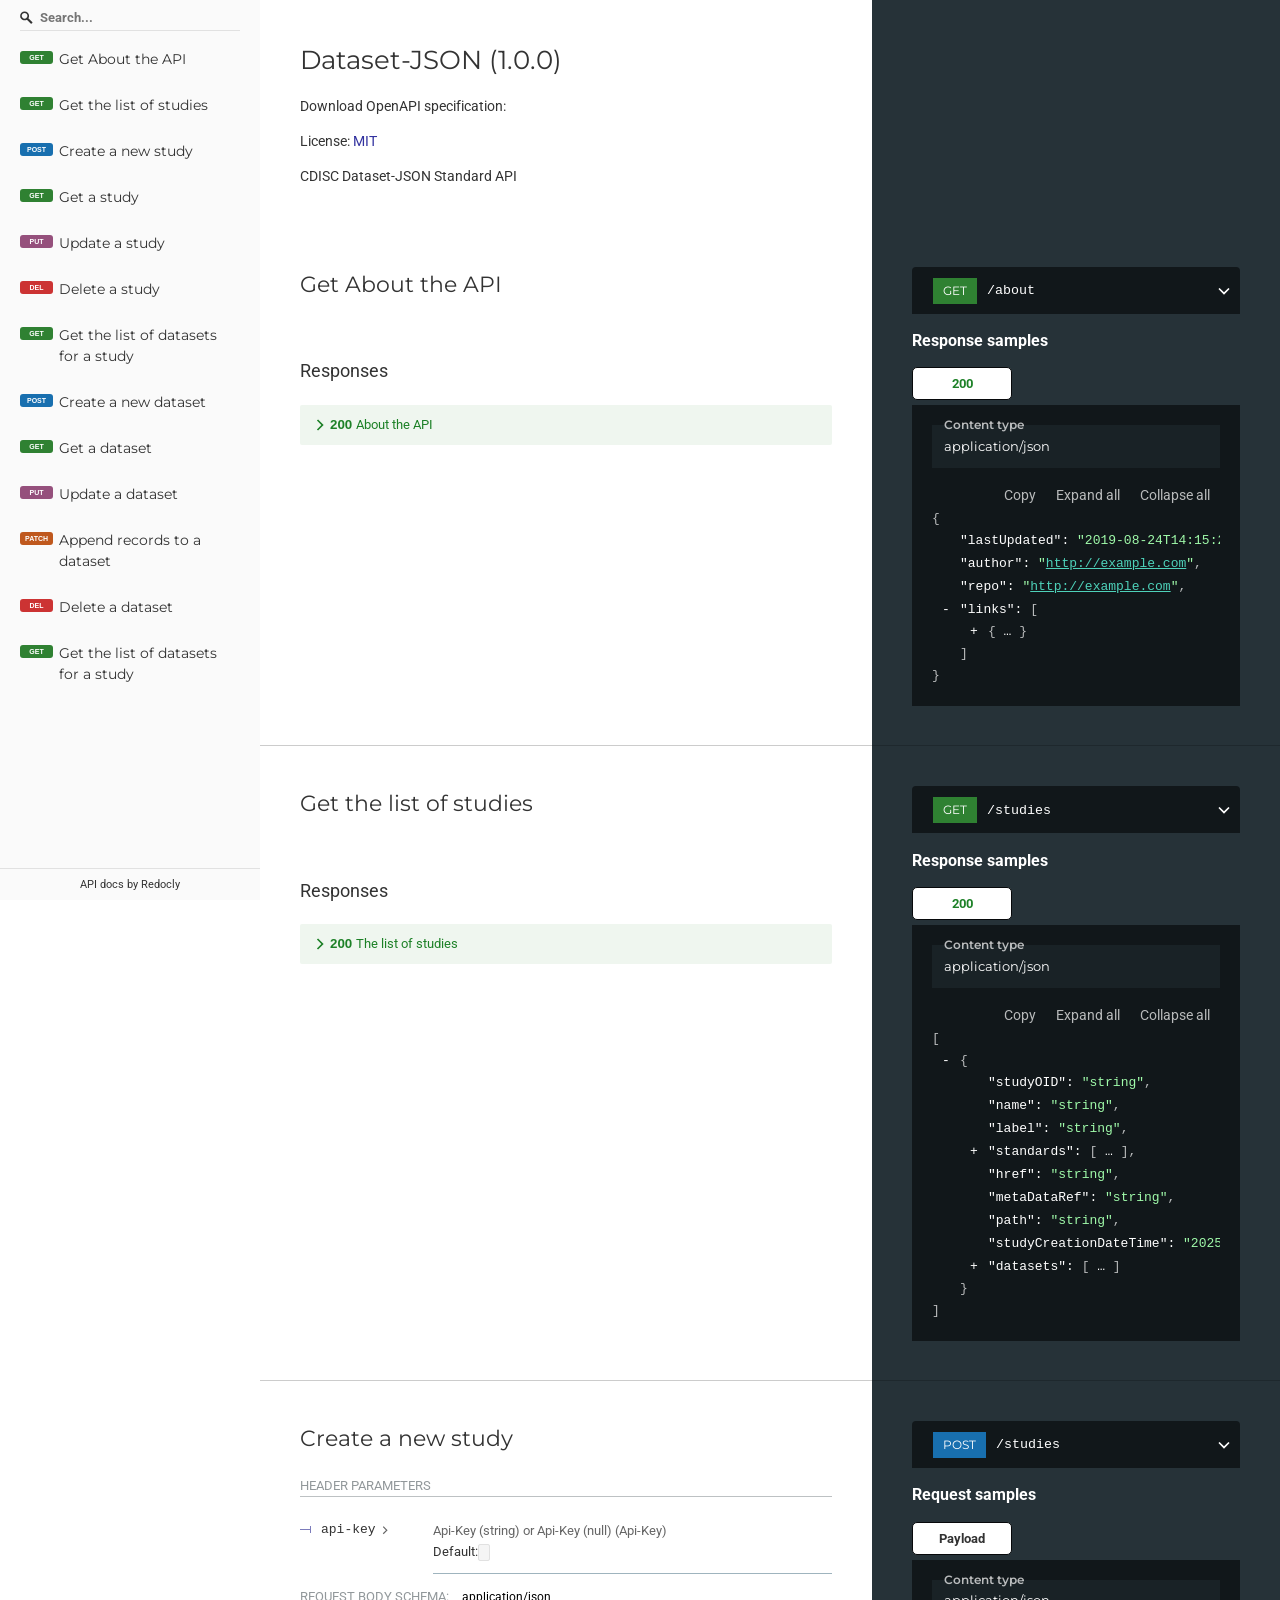
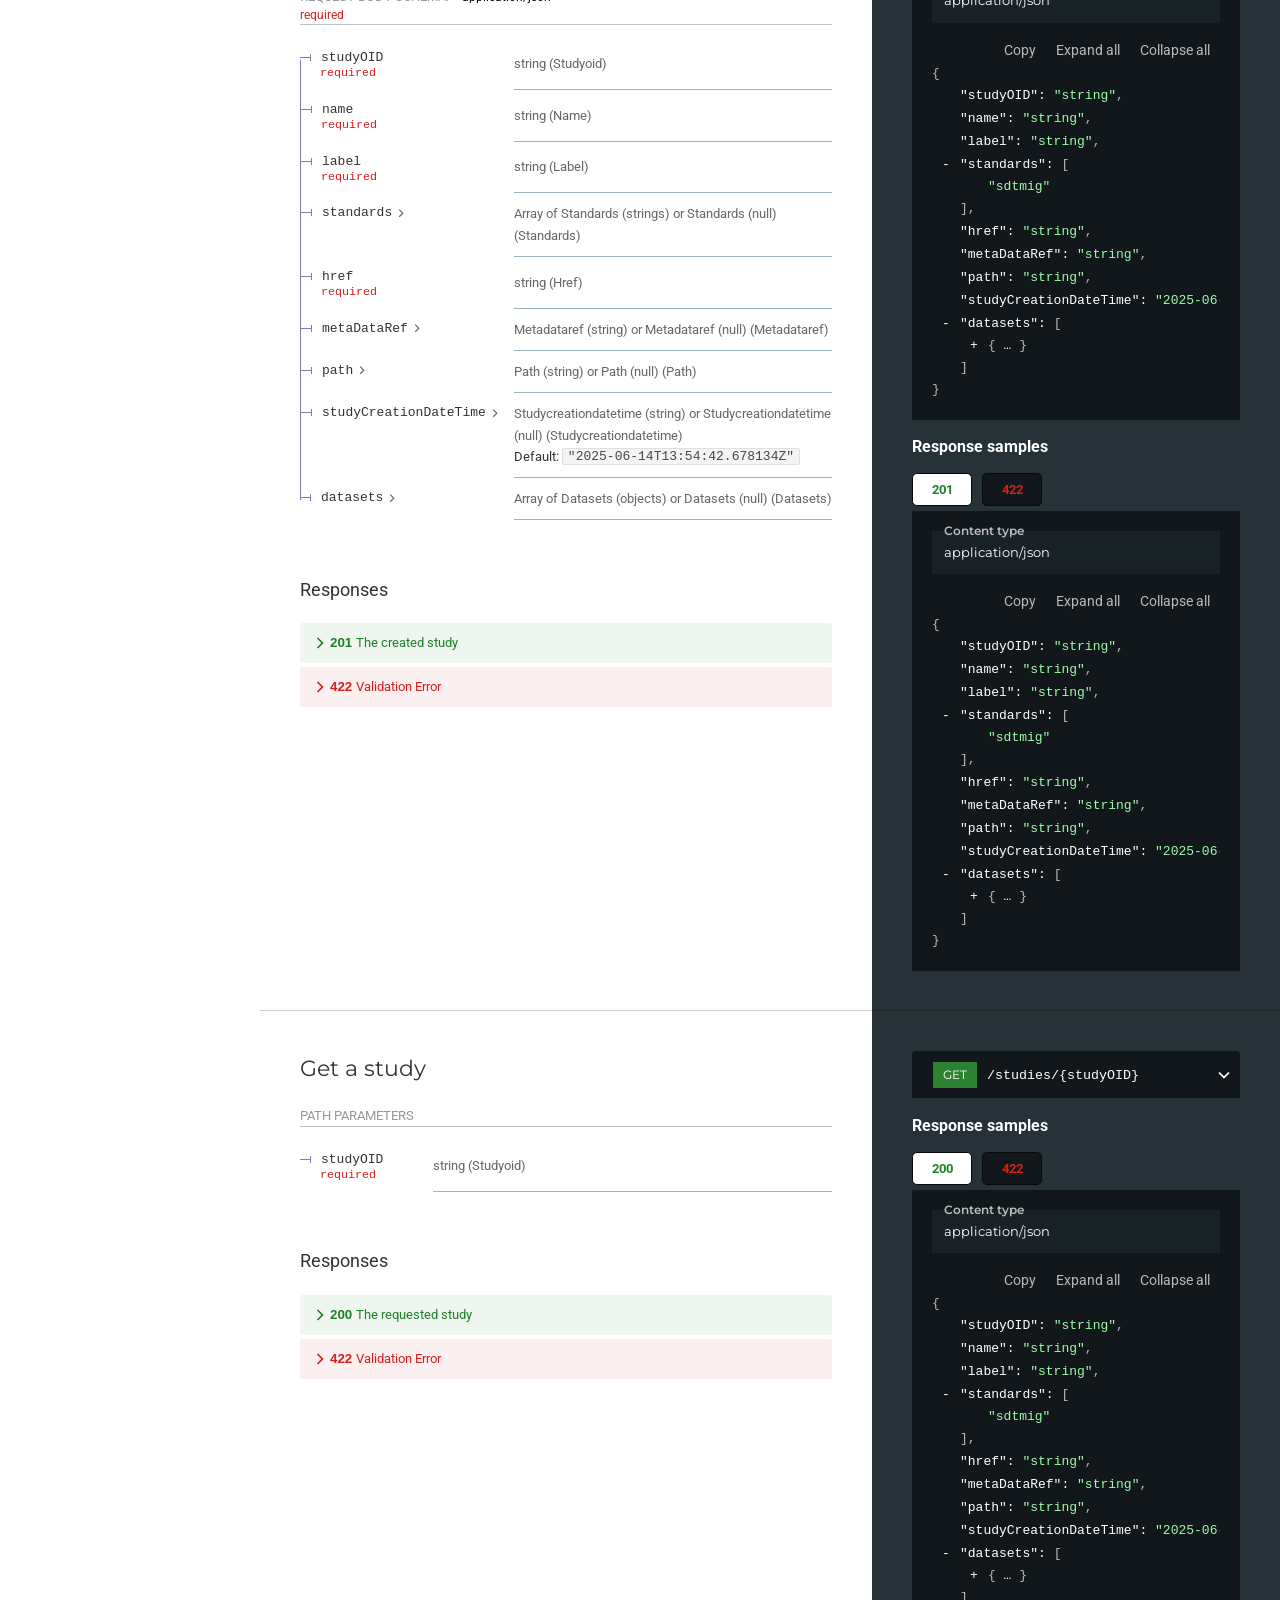
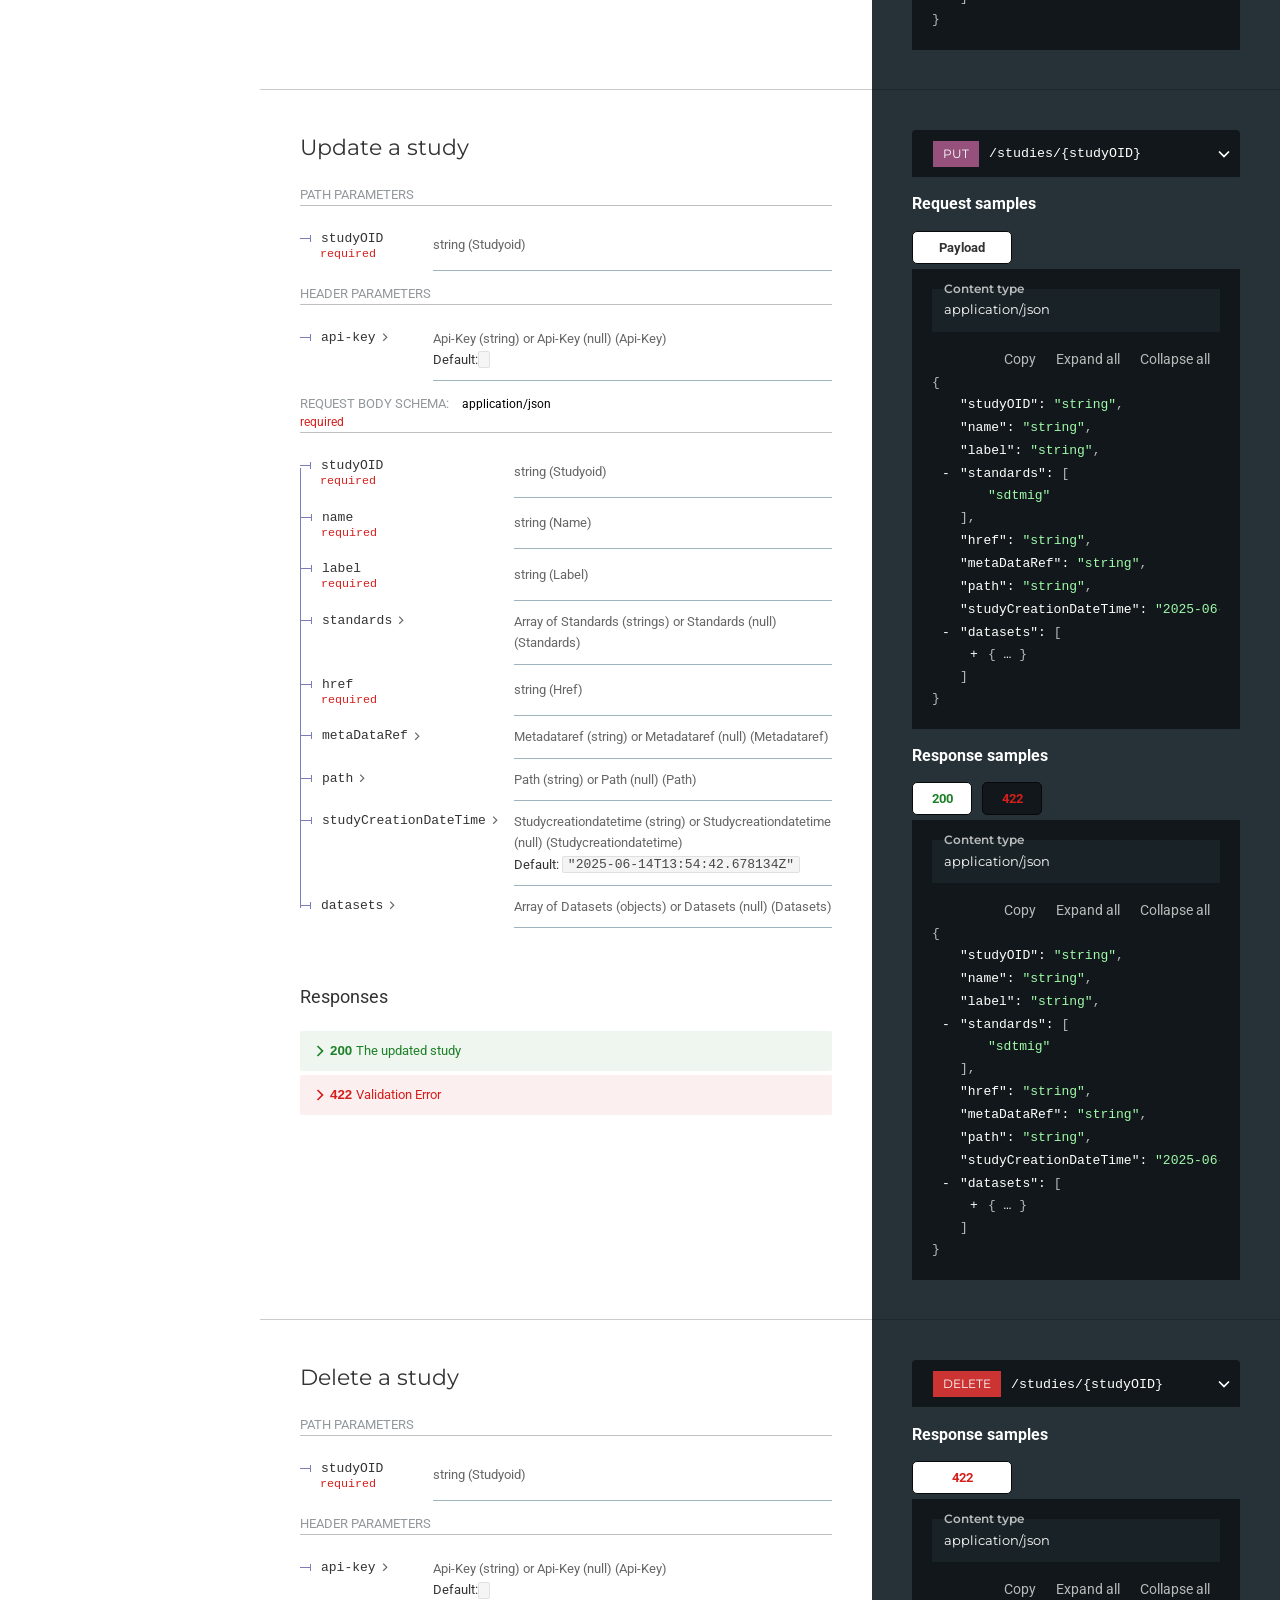
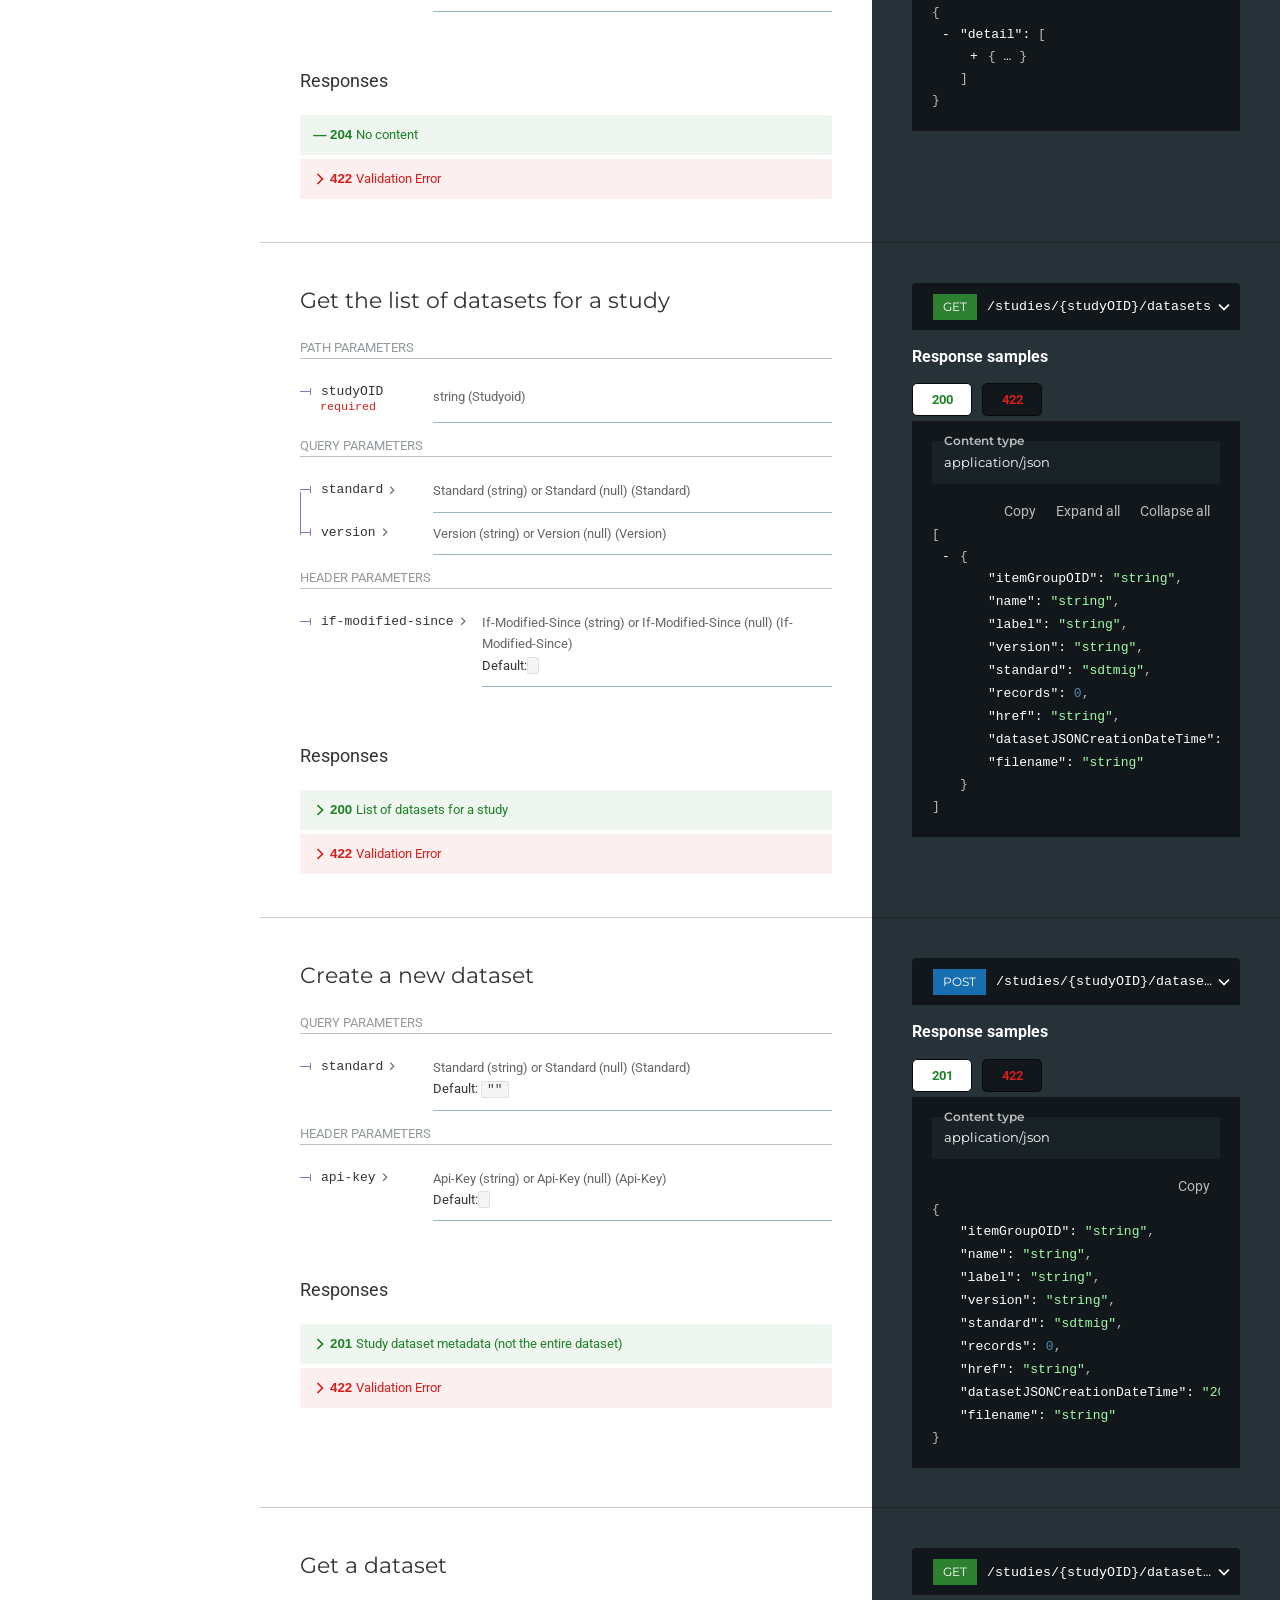
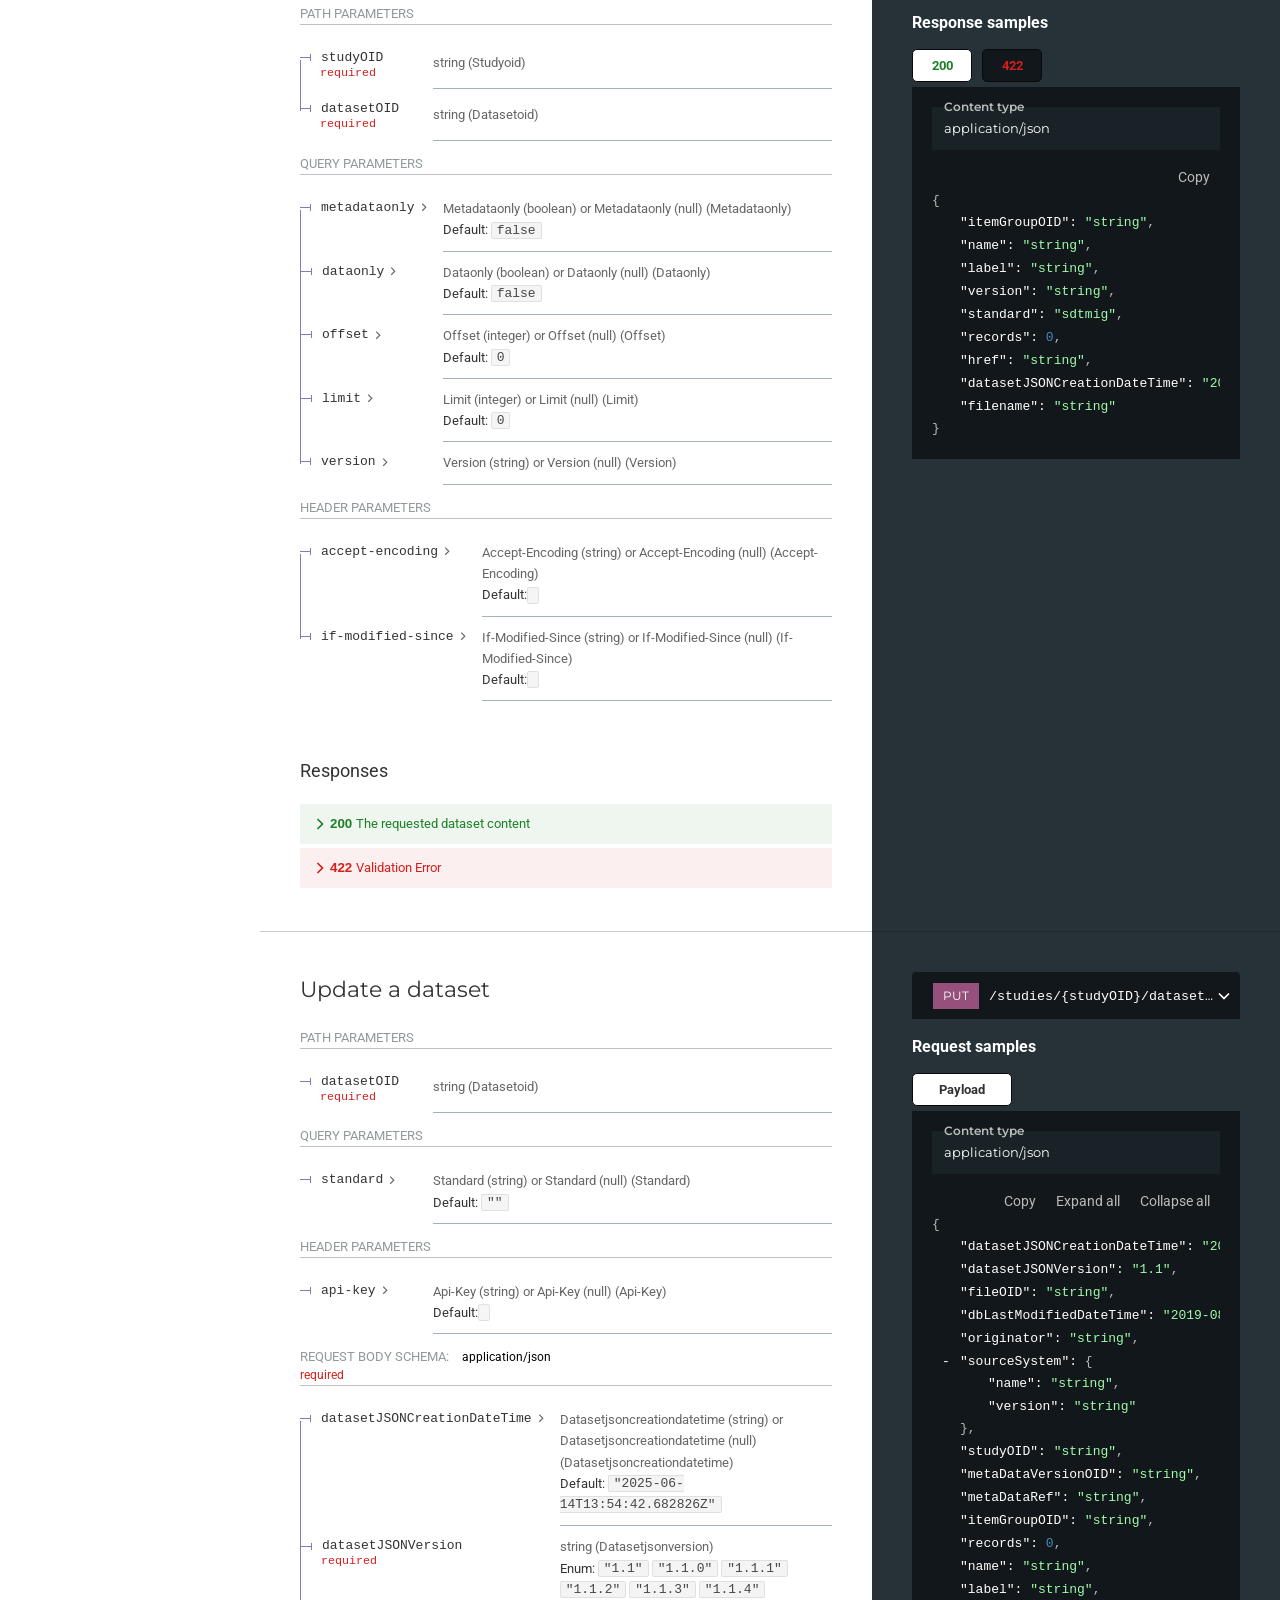
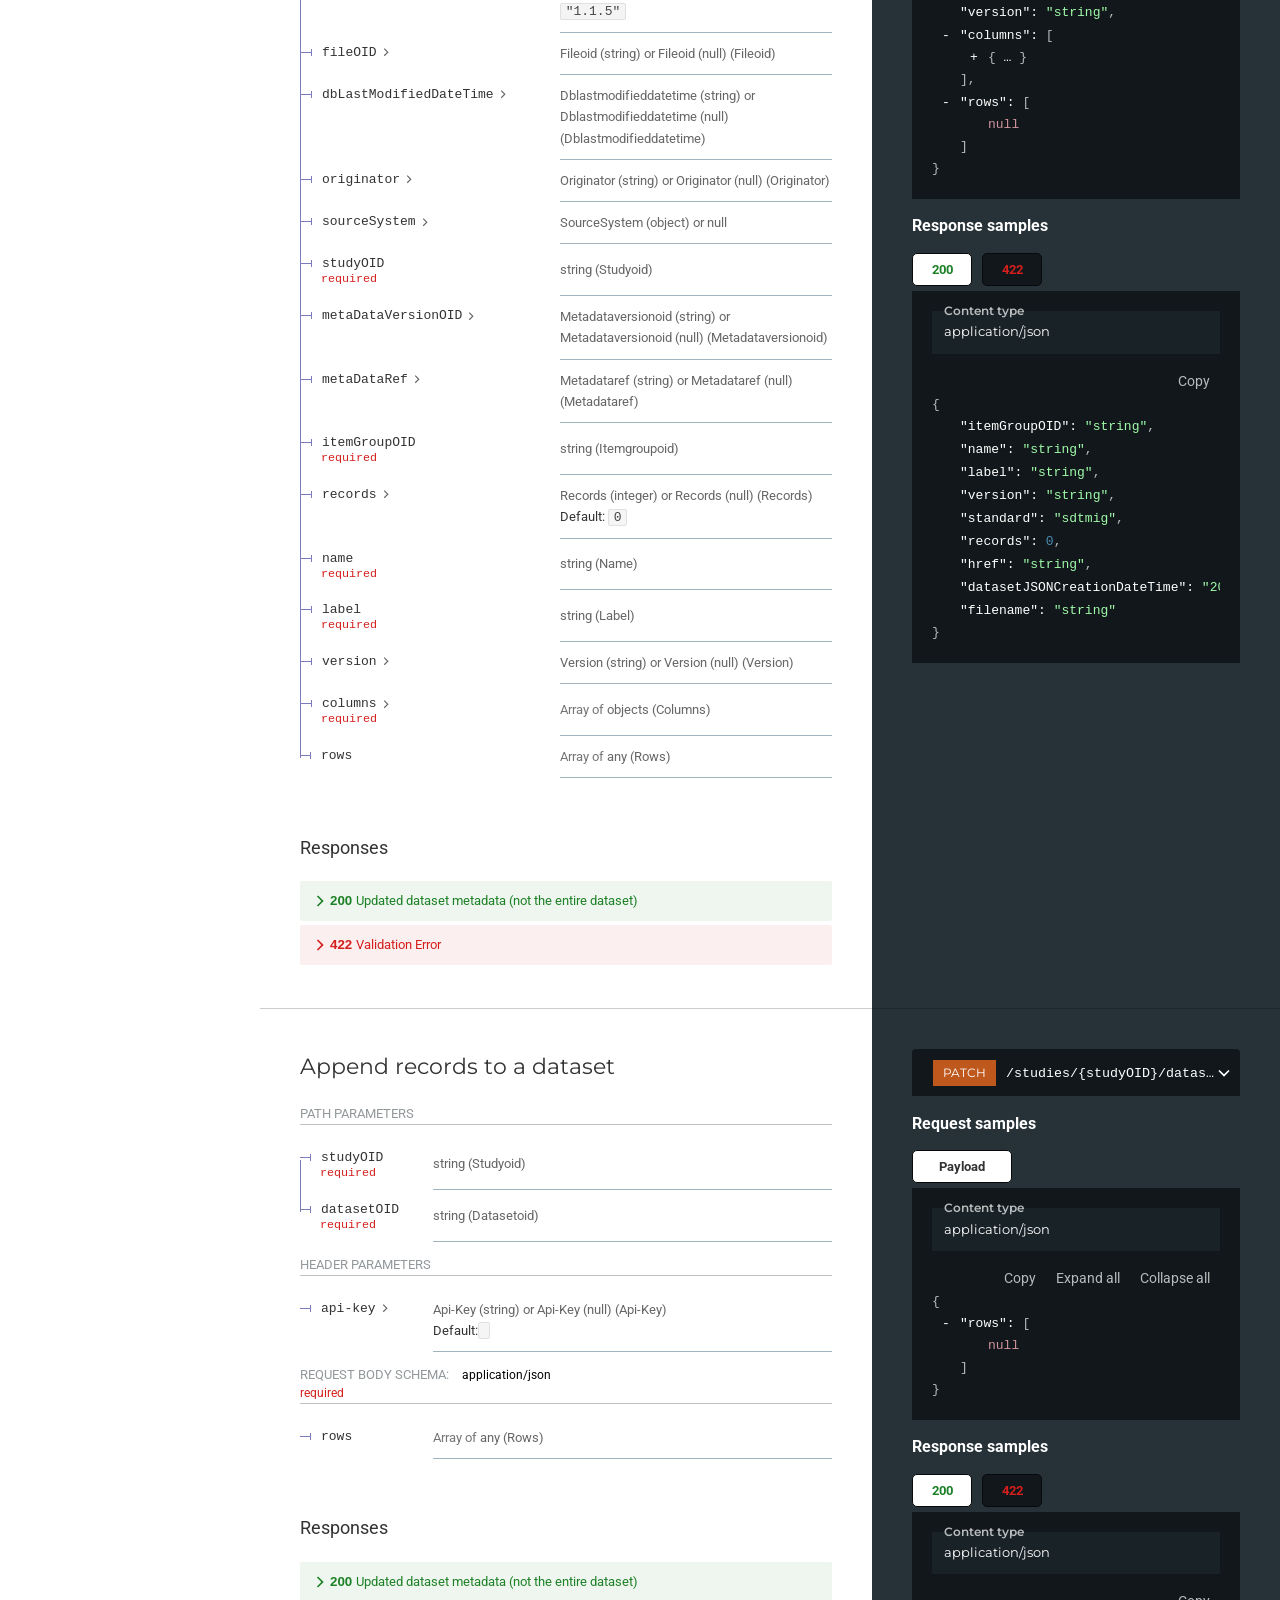
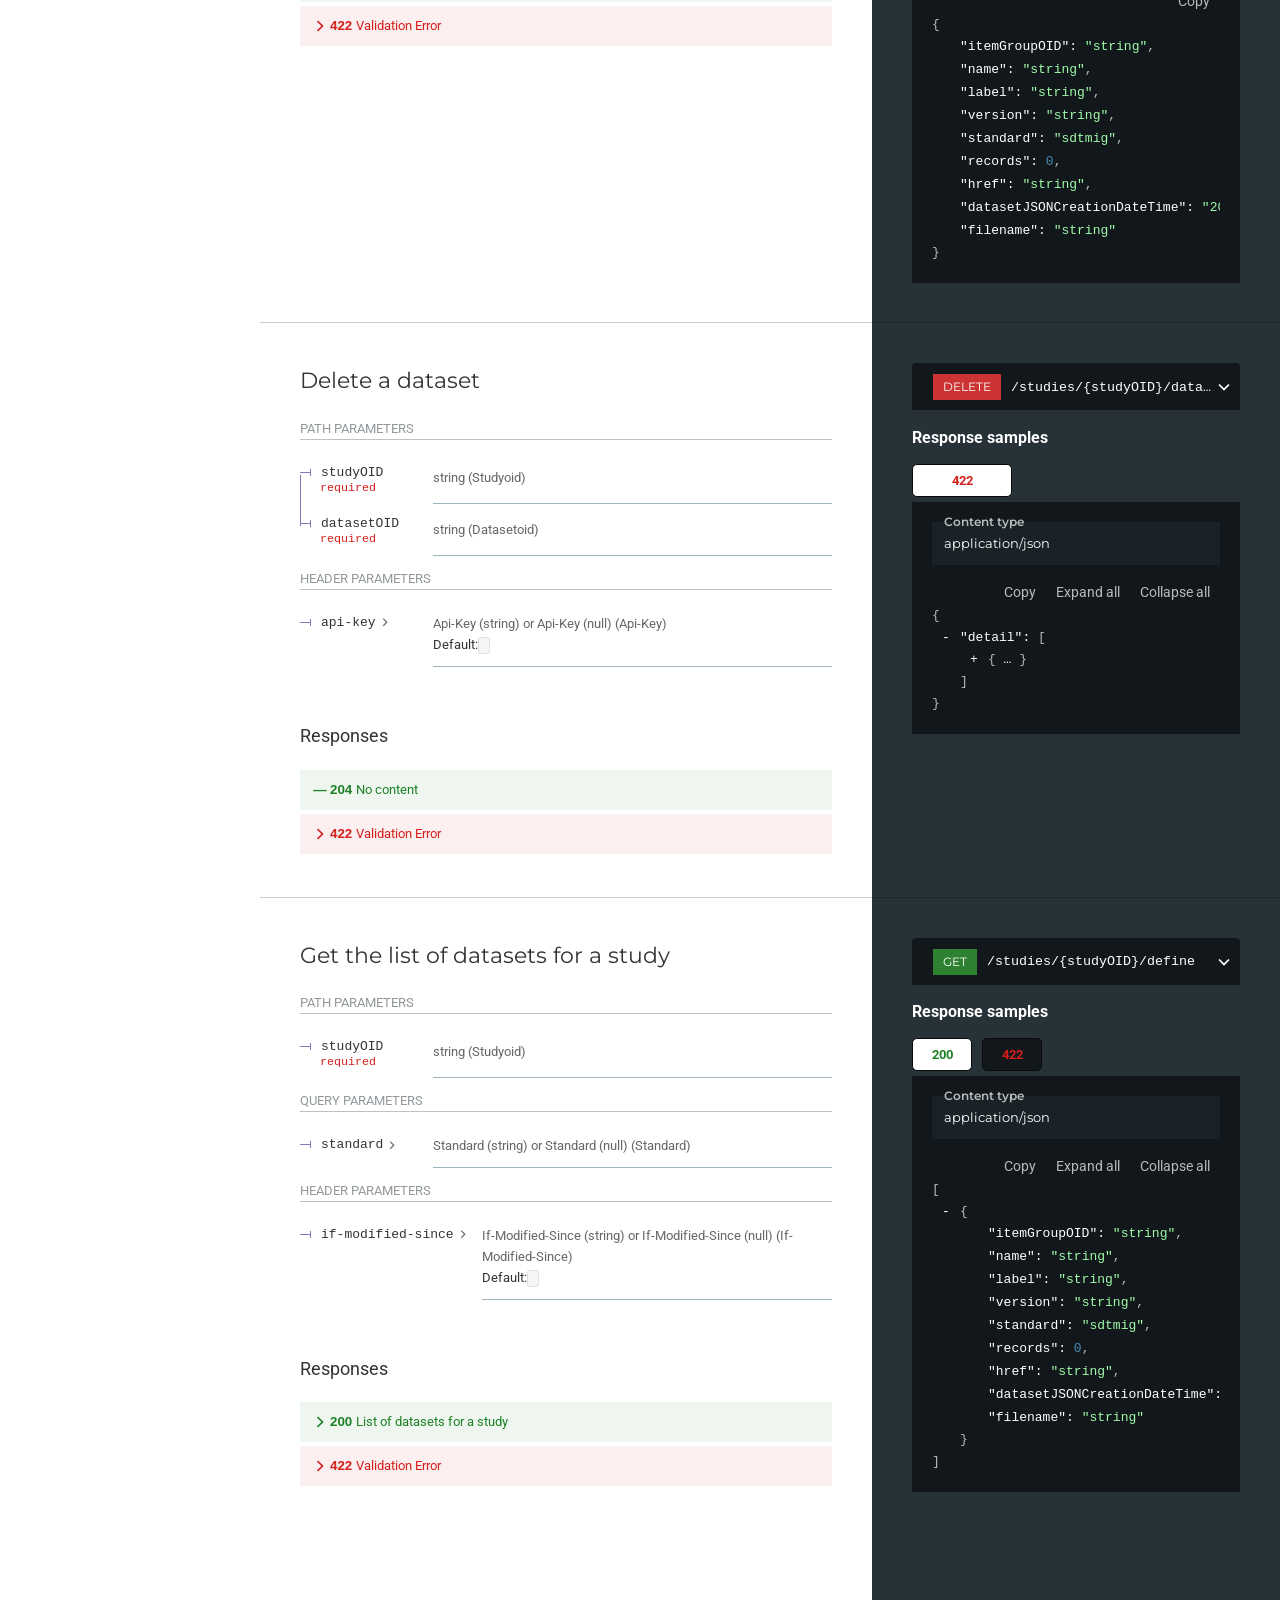
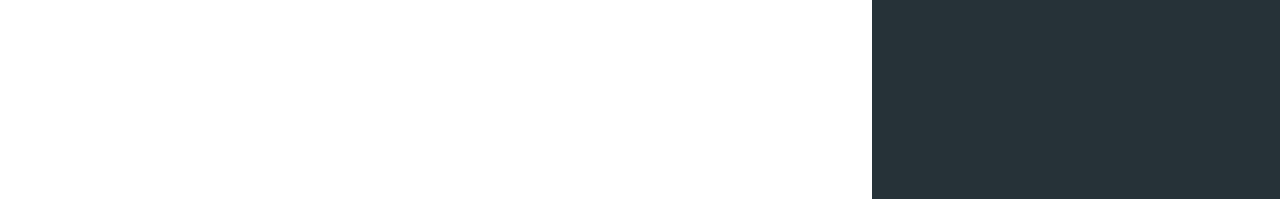
==== commit b8714b18: "update version to 1.0.0" ====
--- a/docs/index.html
+++ b/docs/index.html
@@ -386,7 +386,7 @@
           55.627 l 55.6165,55.627 -231.245496,231.24803 c -127.185,127.1864
           -231.5279,231.248 -231.873,231.248 -0.3451,0 -104.688,
           -104.0616 -231.873,-231.248 z
-        " fill="currentColor"></path></g></svg></div></div><div class="sc-fkYqBV buanwU api-content"><div class="sc-dTvVRJ bPmFpz"><div class="sc-jJLAfE gkiSyE"><div class="sc-ggWZvA fqkwbU api-info"><h1 class="sc-hwkwBN sc-jCWzJg wYHiz hPcPCj">Dataset-JSON<!-- --> <span>(<!-- -->0.0.1<!-- -->)</span></h1><p>Download OpenAPI specification<!-- -->:</p><div class="sc-eVqvcJ sc-fszimp kIppRw kbZred"><div class="sc-erPUmh eAqtbt"><div class="sc-iRTMaw beOrEi"> <!-- --> <span class="sc-jVxTAy hijBKj">License:<!-- --> <a href="https://opensource.org/license/mit/">MIT</a></span> </div></div></div><div data-role="redoc-summary" html="" class="sc-eVqvcJ sc-fszimp kIppRw kbZred"></div><div data-role="redoc-description" html="&lt;p&gt;CDISC Dataset-JSON Standard API&lt;/p&gt;
+        " fill="currentColor"></path></g></svg></div></div><div class="sc-fkYqBV buanwU api-content"><div class="sc-dTvVRJ bPmFpz"><div class="sc-jJLAfE gkiSyE"><div class="sc-ggWZvA fqkwbU api-info"><h1 class="sc-hwkwBN sc-jCWzJg wYHiz hPcPCj">Dataset-JSON<!-- --> <span>(<!-- -->1.0.0<!-- -->)</span></h1><p>Download OpenAPI specification<!-- -->:</p><div class="sc-eVqvcJ sc-fszimp kIppRw kbZred"><div class="sc-erPUmh eAqtbt"><div class="sc-iRTMaw beOrEi"> <!-- --> <span class="sc-jVxTAy hijBKj">License:<!-- --> <a href="https://opensource.org/license/mit/">MIT</a></span> </div></div></div><div data-role="redoc-summary" html="" class="sc-eVqvcJ sc-fszimp kIppRw kbZred"></div><div data-role="redoc-description" html="&lt;p&gt;CDISC Dataset-JSON Standard API&lt;/p&gt;
 " class="sc-eVqvcJ sc-fszimp kIppRw kbZred"><p>CDISC Dataset-JSON Standard API</p>
 </div></div></div></div><div id="operation/about_about_get" data-section-id="operation/about_about_get" class="sc-dTvVRJ gHrCVQ"><div data-section-id="operation/about_about_get" id="operation/about_about_get" class="sc-jJLAfE gkiSyE"><div class="sc-ggWZvA fqkwbU"><h2 class="sc-kNOymR iFSqkw"><a class="sc-kcLKEh fRdsOi" href="#operation/about_about_get" aria-label="operation/about_about_get"></a>Get About the API<!-- --> </h2><div><h3 class="sc-gDzyrw kjrVcG">Responses</h3><div><button class="sc-jIDBmd lkmdtA"><svg class="sc-dntSTA cGxVlA" version="1.1" viewBox="0 0 24 24" x="0" xmlns="http://www.w3.org/2000/svg" y="0" aria-hidden="true"><polygon points="17.3 8.3 12 13.6 6.7 8.3 5.3 9.7 12 16.4 18.7 9.7 "></polygon></svg><strong class="sc-eJvlPh fBhAXU">200<!-- --> </strong><div html="&lt;p&gt;About the API&lt;/p&gt;
 " class="sc-eVqvcJ sc-fszimp sc-etsjJW kIppRw jnwENr ljKHqG"><p>About the API</p>
@@ -438,7 +438,7 @@
 " class="sc-eVqvcJ sc-fszimp sc-etsjJW kIppRw jnwENr ljKHqG"><p>Validation Error</p>
 </div></button></div></div></div><div class="sc-jwTyAe sc-hjsuWn bDYKKx FFPsr"><div class="sc-eZSpzM jjnszm"><button class="sc-buTqWO iPCVMX"><span type="get" class="sc-fQLpxn dynMBc http-verb get">get</span><span class="sc-jvKoal kZcHWP">/studies/{studyOID}/define</span><svg class="sc-dntSTA iuNpUs" style="margin-right:-25px" version="1.1" viewBox="0 0 24 24" x="0" xmlns="http://www.w3.org/2000/svg" y="0" aria-hidden="true"><polygon points="17.3 8.3 12 13.6 6.7 8.3 5.3 9.7 12 16.4 18.7 9.7 "></polygon></svg></button><div aria-hidden="true" class="sc-ecJghI ga-DQLq"><div class="sc-iyBeIh icOxsG"><div html="" class="sc-eVqvcJ sc-fszimp kIppRw drqpJr"></div><div tabindex="0" role="button"><div class="sc-xKhEK okJpy"><span></span>/studies/{studyOID}/define</div></div></div></div></div><div><h3 class="sc-lgpSej drJHMo"> <!-- -->Response samples<!-- --> </h3><div class="sc-cOpnSz fyxuKi" data-rttabs="true"><ul class="react-tabs__tab-list" role="tablist"><li class="tab-success react-tabs__tab--selected" role="tab" id="tab«R2eeq»0" aria-selected="true" aria-disabled="false" aria-controls="panel«R2eeq»0" tabindex="0" data-rttab="true">200</li><li class="tab-error" role="tab" id="tab«R2eeq»1" aria-selected="false" aria-disabled="false" aria-controls="panel«R2eeq»1" data-rttab="true">422</li></ul><div class="react-tabs__tab-panel react-tabs__tab-panel--selected" role="tabpanel" id="panel«R2eeq»0" aria-labelledby="tab«R2eeq»0"><div><div class="sc-bSFBcf iLdyBp"><span class="sc-gahYZc cXitJ">Content type</span><div class="sc-bAehkN iNRAJK">application/json</div></div><div class="sc-blIAwI eKKwxo"><div class="sc-dClGHI fdRrNy"><div class="sc-bbbBoY bBWkcI"><button><div class="sc-fYmhhH iNCOCX">Copy</div></button><button> Expand all </button><button> Collapse all </button></div><div tabindex="0" class="sc-eVqvcJ kIppRw sc-fhfEft dFvLDb"><div class="redoc-json"><code><button class="collapser" aria-label="collapse"></button><span class="token punctuation">[</span><span class="ellipsis"></span><ul class="array collapsible"><li><div class="hoverable "><button class="collapser" aria-label="collapse"></button><span class="token punctuation">{</span><span class="ellipsis"></span><ul class="obj collapsible"><li><div class="hoverable collapsed"><span class="property token string">"itemGroupOID"</span>: <span class="token string">&quot;string&quot;</span><span class="token punctuation">,</span></div></li><li><div class="hoverable collapsed"><span class="property token string">"name"</span>: <span class="token string">&quot;string&quot;</span><span class="token punctuation">,</span></div></li><li><div class="hoverable collapsed"><span class="property token string">"label"</span>: <span class="token string">&quot;string&quot;</span><span class="token punctuation">,</span></div></li><li><div class="hoverable collapsed"><span class="property token string">"version"</span>: <span class="token string">&quot;string&quot;</span><span class="token punctuation">,</span></div></li><li><div class="hoverable collapsed"><span class="property token string">"standard"</span>: <span class="token string">&quot;sdtmig&quot;</span><span class="token punctuation">,</span></div></li><li><div class="hoverable collapsed"><span class="property token string">"records"</span>: <span class="token number">0</span><span class="token punctuation">,</span></div></li><li><div class="hoverable collapsed"><span class="property token string">"href"</span>: <span class="token string">&quot;string&quot;</span><span class="token punctuation">,</span></div></li><li><div class="hoverable collapsed"><span class="property token string">"datasetJSONCreationDateTime"</span>: <span class="token string">&quot;2025-06-14T13:54:42.676208Z&quot;</span><span class="token punctuation">,</span></div></li><li><div class="hoverable collapsed"><span class="property token string">"filename"</span>: <span class="token string">&quot;string&quot;</span></div></li></ul><span class="token punctuation">}</span></div></li></ul><span class="token punctuation">]</span></code></div></div></div></div></div></div><div class="react-tabs__tab-panel" role="tabpanel" id="panel«R2eeq»1" aria-labelledby="tab«R2eeq»1"></div></div></div></div></div></div></div><div class="sc-evkzZa iZqpqg"></div></div></div>
       <script>
-      const __redoc_state = {"menu":{"activeItemIdx":-1},"spec":{"data":{"openapi":"3.1.0","info":{"title":"Dataset-JSON","description":"CDISC Dataset-JSON Standard API","license":{"name":"MIT","url":"https://opensource.org/license/mit/"},"version":"0.0.1"},"paths":{"/about":{"get":{"summary":"Get About the API","operationId":"about_about_get","responses":{"200":{"description":"About the API","content":{"application/json":{"schema":{"$ref":"#/components/schemas/About"}}}}}}},"/studies":{"get":{"summary":"Get the list of studies","operationId":"studies_studies_get","responses":{"200":{"description":"The list of studies","content":{"application/json":{"schema":{"type":"array","items":{"$ref":"#/components/schemas/Study"},"title":"Response Studies Studies Get"}}}}}},"post":{"summary":"Create a new study","operationId":"add_study_studies_post","parameters":[{"name":"api-key","in":"header","required":false,"schema":{"anyOf":[{"type":"string"},{"type":"null"}],"default":"","title":"Api-Key"}}],"requestBody":{"required":true,"content":{"application/json":{"schema":{"$ref":"#/components/schemas/Study"}}}},"responses":{"201":{"description":"The created study","content":{"application/json":{"schema":{"$ref":"#/components/schemas/Study"}}}},"422":{"description":"Validation Error","content":{"application/json":{"schema":{"$ref":"#/components/schemas/HTTPValidationError"}}}}}}},"/studies/{studyOID}":{"get":{"summary":"Get a study","operationId":"study_studies__studyOID__get","parameters":[{"name":"studyOID","in":"path","required":true,"schema":{"type":"string","title":"Studyoid"}}],"responses":{"200":{"description":"The requested study","content":{"application/json":{"schema":{"$ref":"#/components/schemas/Study"}}}},"422":{"description":"Validation Error","content":{"application/json":{"schema":{"$ref":"#/components/schemas/HTTPValidationError"}}}}}},"put":{"summary":"Update a study","operationId":"update_study_studies__studyOID__put","parameters":[{"name":"studyOID","in":"path","required":true,"schema":{"type":"string","title":"Studyoid"}},{"name":"api-key","in":"header","required":false,"schema":{"anyOf":[{"type":"string"},{"type":"null"}],"default":"","title":"Api-Key"}}],"requestBody":{"required":true,"content":{"application/json":{"schema":{"$ref":"#/components/schemas/Study"}}}},"responses":{"200":{"description":"The updated study","content":{"application/json":{"schema":{"$ref":"#/components/schemas/Study"}}}},"422":{"description":"Validation Error","content":{"application/json":{"schema":{"$ref":"#/components/schemas/HTTPValidationError"}}}}}},"delete":{"summary":"Delete a study","operationId":"delete_study_studies__studyOID__delete","parameters":[{"name":"studyOID","in":"path","required":true,"schema":{"type":"string","title":"Studyoid"}},{"name":"api-key","in":"header","required":false,"schema":{"anyOf":[{"type":"string"},{"type":"null"}],"default":"","title":"Api-Key"}}],"responses":{"204":{"description":"No content"},"422":{"description":"Validation Error","content":{"application/json":{"schema":{"$ref":"#/components/schemas/HTTPValidationError"}}}}}}},"/studies/{studyOID}/datasets":{"get":{"summary":"Get the list of datasets for a study","operationId":"datasets_studies__studyOID__datasets_get","parameters":[{"name":"studyOID","in":"path","required":true,"schema":{"type":"string","title":"Studyoid"}},{"name":"standard","in":"query","required":false,"schema":{"anyOf":[{"type":"string"},{"type":"null"}],"title":"Standard"}},{"name":"version","in":"query","required":false,"schema":{"anyOf":[{"type":"string"},{"type":"null"}],"title":"Version"}},{"name":"if-modified-since","in":"header","required":false,"schema":{"anyOf":[{"type":"string"},{"type":"null"}],"default":"","title":"If-Modified-Since"}}],"responses":{"200":{"description":"List of datasets for a study","content":{"application/json":{"schema":{"type":"array","items":{"$ref":"#/components/schemas/StudyDataset"},"title":"Response Datasets Studies  Studyoid  Datasets Get"}}}},"422":{"description":"Validation Error","content":{"application/json":{"schema":{"$ref":"#/components/schemas/HTTPValidationError"}}}}}},"post":{"summary":"Create a new dataset","operationId":"post_dataset_studies__studyOID__datasets_post","parameters":[{"name":"standard","in":"query","required":false,"schema":{"anyOf":[{"type":"string"},{"type":"null"}],"default":"","title":"Standard"}},{"name":"api-key","in":"header","required":false,"schema":{"anyOf":[{"type":"string"},{"type":"null"}],"default":"","title":"Api-Key"}}],"responses":{"201":{"description":"Study dataset metadata (not the entire dataset)","content":{"application/json":{"schema":{"$ref":"#/components/schemas/StudyDataset"}}}},"422":{"description":"Validation Error","content":{"application/json":{"schema":{"$ref":"#/components/schemas/HTTPValidationError"}}}}}}},"/studies/{studyOID}/datasets/{datasetOID}":{"get":{"summary":"Get a dataset","operationId":"dataset_studies__studyOID__datasets__datasetOID__get","parameters":[{"name":"studyOID","in":"path","required":true,"schema":{"type":"string","title":"Studyoid"}},{"name":"datasetOID","in":"path","required":true,"schema":{"type":"string","title":"Datasetoid"}},{"name":"metadataonly","in":"query","required":false,"schema":{"anyOf":[{"type":"boolean"},{"type":"null"}],"default":false,"title":"Metadataonly"}},{"name":"dataonly","in":"query","required":false,"schema":{"anyOf":[{"type":"boolean"},{"type":"null"}],"default":false,"title":"Dataonly"}},{"name":"offset","in":"query","required":false,"schema":{"anyOf":[{"type":"integer"},{"type":"null"}],"default":0,"title":"Offset"}},{"name":"limit","in":"query","required":false,"schema":{"anyOf":[{"type":"integer"},{"type":"null"}],"default":0,"title":"Limit"}},{"name":"version","in":"query","required":false,"schema":{"anyOf":[{"type":"string"},{"type":"null"}],"title":"Version"}},{"name":"accept-encoding","in":"header","required":false,"schema":{"anyOf":[{"type":"string"},{"type":"null"}],"default":"","title":"Accept-Encoding"}},{"name":"if-modified-since","in":"header","required":false,"schema":{"anyOf":[{"type":"string"},{"type":"null"}],"default":"","title":"If-Modified-Since"}}],"responses":{"200":{"description":"The requested dataset content","content":{"application/json":{"schema":{"$ref":"#/components/schemas/StudyDataset"}}}},"422":{"description":"Validation Error","content":{"application/json":{"schema":{"$ref":"#/components/schemas/HTTPValidationError"}}}}}},"put":{"summary":"Update a dataset","operationId":"update_dataset_studies__studyOID__datasets__datasetOID__put","parameters":[{"name":"datasetOID","in":"path","required":true,"schema":{"type":"string","title":"Datasetoid"}},{"name":"standard","in":"query","required":false,"schema":{"anyOf":[{"type":"string"},{"type":"null"}],"default":"","title":"Standard"}},{"name":"api-key","in":"header","required":false,"schema":{"anyOf":[{"type":"string"},{"type":"null"}],"default":"","title":"Api-Key"}}],"requestBody":{"required":true,"content":{"application/json":{"schema":{"$ref":"#/components/schemas/DatasetJson"}}}},"responses":{"200":{"description":"Updated dataset metadata (not the entire dataset)","content":{"application/json":{"schema":{"$ref":"#/components/schemas/StudyDataset"}}}},"422":{"description":"Validation Error","content":{"application/json":{"schema":{"$ref":"#/components/schemas/HTTPValidationError"}}}}}},"patch":{"summary":"Append records to a dataset","operationId":"append_dataset_studies__studyOID__datasets__datasetOID__patch","parameters":[{"name":"studyOID","in":"path","required":true,"schema":{"type":"string","title":"Studyoid"}},{"name":"datasetOID","in":"path","required":true,"schema":{"type":"string","title":"Datasetoid"}},{"name":"api-key","in":"header","required":false,"schema":{"anyOf":[{"type":"string"},{"type":"null"}],"default":"","title":"Api-Key"}}],"requestBody":{"required":true,"content":{"application/json":{"schema":{"$ref":"#/components/schemas/RowData"}}}},"responses":{"200":{"description":"Updated dataset metadata (not the entire dataset)","content":{"application/json":{"schema":{"$ref":"#/components/schemas/StudyDataset"}}}},"422":{"description":"Validation Error","content":{"application/json":{"schema":{"$ref":"#/components/schemas/HTTPValidationError"}}}}}},"delete":{"summary":"Delete a dataset","operationId":"delete_dataset_studies__studyOID__datasets__datasetOID__delete","parameters":[{"name":"studyOID","in":"path","required":true,"schema":{"type":"string","title":"Studyoid"}},{"name":"datasetOID","in":"path","required":true,"schema":{"type":"string","title":"Datasetoid"}},{"name":"api-key","in":"header","required":false,"schema":{"anyOf":[{"type":"string"},{"type":"null"}],"default":"","title":"Api-Key"}}],"responses":{"204":{"description":"No content"},"422":{"description":"Validation Error","content":{"application/json":{"schema":{"$ref":"#/components/schemas/HTTPValidationError"}}}}}}},"/studies/{studyOID}/define":{"get":{"summary":"Get the list of datasets for a study","operationId":"datasets_studies__studyOID__define_get","parameters":[{"name":"studyOID","in":"path","required":true,"schema":{"type":"string","title":"Studyoid"}},{"name":"standard","in":"query","required":false,"schema":{"anyOf":[{"type":"string"},{"type":"null"}],"title":"Standard"}},{"name":"if-modified-since","in":"header","required":false,"schema":{"anyOf":[{"type":"string"},{"type":"null"}],"default":"","title":"If-Modified-Since"}}],"responses":{"200":{"description":"List of datasets for a study","content":{"application/json":{"schema":{"type":"array","items":{"$ref":"#/components/schemas/StudyDataset"},"title":"Response Datasets Studies  Studyoid  Define Get"}}}},"422":{"description":"Validation Error","content":{"application/json":{"schema":{"$ref":"#/components/schemas/HTTPValidationError"}}}}}}}},"components":{"schemas":{"About":{"properties":{"lastUpdated":{"type":"string","format":"date-time","title":"Lastupdated"},"author":{"type":"string","maxLength":2083,"minLength":1,"format":"uri","title":"Author"},"repo":{"type":"string","maxLength":2083,"minLength":1,"format":"uri","title":"Repo"},"links":{"items":{"$ref":"#/components/schemas/Link"},"type":"array","title":"Links"}},"type":"object","required":["lastUpdated","author","repo","links"],"title":"About","description":"about the API "},"Column":{"properties":{"itemOID":{"type":"string","title":"Itemoid"},"name":{"type":"string","title":"Name"},"label":{"type":"string","title":"Label"},"dataType":{"type":"string","enum":["string","integer","decimal","float","double","boolean","datetime","date","time","URI"],"title":"Datatype"},"targetDataType":{"anyOf":[{"type":"string","enum":["integer","decimal"]},{"type":"null"}],"title":"Targetdatatype"},"length":{"anyOf":[{"type":"integer"},{"type":"null"}],"title":"Length"},"displayFormat":{"anyOf":[{"type":"string"},{"type":"null"}],"title":"Displayformat"},"keySequence":{"anyOf":[{"type":"integer"},{"type":"null"}],"title":"Keysequence"}},"type":"object","required":["itemOID","name","label","dataType"],"title":"Column","description":"Dataset column, or variable, metadata - one Item per column in the dataset "},"DatasetJson":{"properties":{"datasetJSONCreationDateTime":{"anyOf":[{"type":"string","format":"date-time"},{"type":"null"}],"title":"Datasetjsoncreationdatetime","default":"2025-06-14T13:54:42.682826Z"},"datasetJSONVersion":{"type":"string","enum":["1.1","1.1.0","1.1.1","1.1.2","1.1.3","1.1.4","1.1.5"],"title":"Datasetjsonversion"},"fileOID":{"anyOf":[{"type":"string"},{"type":"null"}],"title":"Fileoid"},"dbLastModifiedDateTime":{"anyOf":[{"type":"string","format":"date-time"},{"type":"null"}],"title":"Dblastmodifieddatetime"},"originator":{"anyOf":[{"type":"string"},{"type":"null"}],"title":"Originator"},"sourceSystem":{"anyOf":[{"$ref":"#/components/schemas/SourceSystem"},{"type":"null"}]},"studyOID":{"type":"string","title":"Studyoid"},"metaDataVersionOID":{"anyOf":[{"type":"string"},{"type":"null"}],"title":"Metadataversionoid"},"metaDataRef":{"anyOf":[{"type":"string"},{"type":"null"}],"title":"Metadataref"},"itemGroupOID":{"type":"string","title":"Itemgroupoid"},"records":{"anyOf":[{"type":"integer"},{"type":"null"}],"title":"Records","default":0},"name":{"type":"string","title":"Name"},"label":{"type":"string","title":"Label"},"version":{"anyOf":[{"type":"string"},{"type":"null"}],"title":"Version"},"columns":{"items":{"$ref":"#/components/schemas/Column"},"type":"array","title":"Columns"},"rows":{"items":{},"type":"array","title":"Rows"}},"type":"object","required":["datasetJSONVersion","studyOID","itemGroupOID","name","label","columns"],"title":"DatasetJson","description":"Dataset-JSON dataset model, including metadata and data "},"HTTPValidationError":{"properties":{"detail":{"items":{"$ref":"#/components/schemas/ValidationError"},"type":"array","title":"Detail"}},"type":"object","title":"HTTPValidationError"},"Link":{"properties":{"name":{"type":"string","title":"Name"},"href":{"type":"string","title":"Href"}},"type":"object","required":["name","href"],"title":"Link","description":"API links to related content "},"RowData":{"properties":{"rows":{"items":{},"type":"array","title":"Rows"}},"type":"object","title":"RowData","description":"Dataset-JSON records to append to an existing dataset "},"SourceSystem":{"properties":{"name":{"type":"string","title":"Name"},"version":{"type":"string","title":"Version"}},"type":"object","required":["name","version"],"title":"SourceSystem"},"Study":{"properties":{"studyOID":{"type":"string","title":"Studyoid"},"name":{"type":"string","title":"Name"},"label":{"type":"string","title":"Label"},"standards":{"anyOf":[{"items":{"type":"string","enum":["sdtmig","sendig","adamig","other"]},"type":"array"},{"type":"null"}],"title":"Standards"},"href":{"type":"string","title":"Href"},"metaDataRef":{"anyOf":[{"type":"string"},{"type":"null"}],"title":"Metadataref"},"path":{"anyOf":[{"type":"string","format":"path"},{"type":"null"}],"title":"Path"},"studyCreationDateTime":{"anyOf":[{"type":"string","format":"date-time"},{"type":"null"}],"title":"Studycreationdatetime","default":"2025-06-14T13:54:42.678134Z"},"datasets":{"anyOf":[{"items":{"$ref":"#/components/schemas/StudyDataset"},"type":"array"},{"type":"null"}],"title":"Datasets"}},"type":"object","required":["studyOID","name","label","href"],"title":"Study","description":"Study metadata for each study with associated Dataset-JSON datasets "},"StudyDataset":{"properties":{"itemGroupOID":{"type":"string","title":"Itemgroupoid"},"name":{"type":"string","title":"Name"},"label":{"type":"string","title":"Label"},"version":{"anyOf":[{"type":"string"},{"type":"null"}],"title":"Version"},"standard":{"anyOf":[{"type":"string","enum":["sdtmig","sendig","adamig","other",""]},{"type":"null"}],"title":"Standard"},"records":{"type":"integer","title":"Records"},"href":{"type":"string","title":"Href"},"datasetJSONCreationDateTime":{"anyOf":[{"type":"string","format":"date-time"},{"type":"null"}],"title":"Datasetjsoncreationdatetime","default":"2025-06-14T13:54:42.676208Z"},"filename":{"type":"string","format":"path","title":"Filename"}},"type":"object","required":["itemGroupOID","name","label","records","href","filename"],"title":"StudyDataset","description":"Dataset metadata maintained for each dataset associated with a study "},"ValidationError":{"properties":{"loc":{"items":{"anyOf":[{"type":"string"},{"type":"integer"}]},"type":"array","title":"Location"},"msg":{"type":"string","title":"Message"},"type":{"type":"string","title":"Error Type"}},"type":"object","required":["loc","msg","type"],"title":"ValidationError"}}}}},"searchIndex":{"store":["operation/about_about_get","operation/studies_studies_get","operation/add_study_studies_post","operation/study_studies__studyOID__get","operation/update_study_studies__studyOID__put","operation/delete_study_studies__studyOID__delete","operation/datasets_studies__studyOID__datasets_get","operation/post_dataset_studies__studyOID__datasets_post","operation/dataset_studies__studyOID__datasets__datasetOID__get","operation/update_dataset_studies__studyOID__datasets__datasetOID__put","operation/append_dataset_studies__studyOID__datasets__datasetOID__patch","operation/delete_dataset_studies__studyOID__datasets__datasetOID__delete","operation/datasets_studies__studyOID__define_get"],"index":{"version":"2.3.9","fields":["title","description"],"fieldVectors":[["title/0",[0,2.86]],["description/0",[]],["title/1",[1,1.428,2,0.399]],["description/1",[2,0.375]],["title/2",[2,0.334,3,1.484,4,1.484]],["description/2",[2,0.375]],["title/3",[2,0.497]],["description/3",[5,1.341]],["title/4",[2,0.399,6,1.775]],["description/4",[5,1.341]],["title/5",[2,0.399,7,1.775]],["description/5",[5,1.341]],["title/6",[1,1.194,2,0.334,8,0.538]],["description/6",[9,1.666]],["title/7",[3,1.484,4,1.484,8,0.538]],["description/7",[9,1.666]],["title/8",[8,0.799]],["description/8",[10,1.098]],["title/9",[6,1.775,8,0.643]],["description/9",[10,1.098]],["title/10",[8,0.538,11,1.924,12,1.924]],["description/10",[10,1.098]],["title/11",[7,1.775,8,0.643]],["description/11",[10,1.098]],["title/12",[1,1.194,2,0.334,8,0.538]],["description/12",[13,2.16]]],"invertedIndex":[["api",{"_index":0,"title":{"0":{}},"description":{}}],["append",{"_index":11,"title":{"10":{}},"description":{}}],["creat",{"_index":3,"title":{"2":{},"7":{}},"description":{}}],["dataset",{"_index":8,"title":{"6":{},"7":{},"8":{},"9":{},"10":{},"11":{},"12":{}},"description":{}}],["delet",{"_index":7,"title":{"5":{},"11":{}},"description":{}}],["list",{"_index":1,"title":{"1":{},"6":{},"12":{}},"description":{}}],["new",{"_index":4,"title":{"2":{},"7":{}},"description":{}}],["record",{"_index":12,"title":{"10":{}},"description":{}}],["studi",{"_index":2,"title":{"1":{},"2":{},"3":{},"4":{},"5":{},"6":{},"12":{}},"description":{"1":{},"2":{}}}],["studies/{studyoid",{"_index":5,"title":{},"description":{"3":{},"4":{},"5":{}}}],["studies/{studyoid}/dataset",{"_index":9,"title":{},"description":{"6":{},"7":{}}}],["studies/{studyoid}/datasets/{datasetoid",{"_index":10,"title":{},"description":{"8":{},"9":{},"10":{},"11":{}}}],["studies/{studyoid}/defin",{"_index":13,"title":{},"description":{"12":{}}}],["updat",{"_index":6,"title":{"4":{},"9":{}},"description":{}}]],"pipeline":[]}},"options":{}};
+      const __redoc_state = {"menu":{"activeItemIdx":-1},"spec":{"data":{"openapi":"3.1.0","info":{"title":"Dataset-JSON","description":"CDISC Dataset-JSON Standard API","license":{"name":"MIT","url":"https://opensource.org/license/mit/"},"version":"1.0.0"},"paths":{"/about":{"get":{"summary":"Get About the API","operationId":"about_about_get","responses":{"200":{"description":"About the API","content":{"application/json":{"schema":{"$ref":"#/components/schemas/About"}}}}}}},"/studies":{"get":{"summary":"Get the list of studies","operationId":"studies_studies_get","responses":{"200":{"description":"The list of studies","content":{"application/json":{"schema":{"type":"array","items":{"$ref":"#/components/schemas/Study"},"title":"Response Studies Studies Get"}}}}}},"post":{"summary":"Create a new study","operationId":"add_study_studies_post","parameters":[{"name":"api-key","in":"header","required":false,"schema":{"anyOf":[{"type":"string"},{"type":"null"}],"default":"","title":"Api-Key"}}],"requestBody":{"required":true,"content":{"application/json":{"schema":{"$ref":"#/components/schemas/Study"}}}},"responses":{"201":{"description":"The created study","content":{"application/json":{"schema":{"$ref":"#/components/schemas/Study"}}}},"422":{"description":"Validation Error","content":{"application/json":{"schema":{"$ref":"#/components/schemas/HTTPValidationError"}}}}}}},"/studies/{studyOID}":{"get":{"summary":"Get a study","operationId":"study_studies__studyOID__get","parameters":[{"name":"studyOID","in":"path","required":true,"schema":{"type":"string","title":"Studyoid"}}],"responses":{"200":{"description":"The requested study","content":{"application/json":{"schema":{"$ref":"#/components/schemas/Study"}}}},"422":{"description":"Validation Error","content":{"application/json":{"schema":{"$ref":"#/components/schemas/HTTPValidationError"}}}}}},"put":{"summary":"Update a study","operationId":"update_study_studies__studyOID__put","parameters":[{"name":"studyOID","in":"path","required":true,"schema":{"type":"string","title":"Studyoid"}},{"name":"api-key","in":"header","required":false,"schema":{"anyOf":[{"type":"string"},{"type":"null"}],"default":"","title":"Api-Key"}}],"requestBody":{"required":true,"content":{"application/json":{"schema":{"$ref":"#/components/schemas/Study"}}}},"responses":{"200":{"description":"The updated study","content":{"application/json":{"schema":{"$ref":"#/components/schemas/Study"}}}},"422":{"description":"Validation Error","content":{"application/json":{"schema":{"$ref":"#/components/schemas/HTTPValidationError"}}}}}},"delete":{"summary":"Delete a study","operationId":"delete_study_studies__studyOID__delete","parameters":[{"name":"studyOID","in":"path","required":true,"schema":{"type":"string","title":"Studyoid"}},{"name":"api-key","in":"header","required":false,"schema":{"anyOf":[{"type":"string"},{"type":"null"}],"default":"","title":"Api-Key"}}],"responses":{"204":{"description":"No content"},"422":{"description":"Validation Error","content":{"application/json":{"schema":{"$ref":"#/components/schemas/HTTPValidationError"}}}}}}},"/studies/{studyOID}/datasets":{"get":{"summary":"Get the list of datasets for a study","operationId":"datasets_studies__studyOID__datasets_get","parameters":[{"name":"studyOID","in":"path","required":true,"schema":{"type":"string","title":"Studyoid"}},{"name":"standard","in":"query","required":false,"schema":{"anyOf":[{"type":"string"},{"type":"null"}],"title":"Standard"}},{"name":"version","in":"query","required":false,"schema":{"anyOf":[{"type":"string"},{"type":"null"}],"title":"Version"}},{"name":"if-modified-since","in":"header","required":false,"schema":{"anyOf":[{"type":"string"},{"type":"null"}],"default":"","title":"If-Modified-Since"}}],"responses":{"200":{"description":"List of datasets for a study","content":{"application/json":{"schema":{"type":"array","items":{"$ref":"#/components/schemas/StudyDataset"},"title":"Response Datasets Studies  Studyoid  Datasets Get"}}}},"422":{"description":"Validation Error","content":{"application/json":{"schema":{"$ref":"#/components/schemas/HTTPValidationError"}}}}}},"post":{"summary":"Create a new dataset","operationId":"post_dataset_studies__studyOID__datasets_post","parameters":[{"name":"standard","in":"query","required":false,"schema":{"anyOf":[{"type":"string"},{"type":"null"}],"default":"","title":"Standard"}},{"name":"api-key","in":"header","required":false,"schema":{"anyOf":[{"type":"string"},{"type":"null"}],"default":"","title":"Api-Key"}}],"responses":{"201":{"description":"Study dataset metadata (not the entire dataset)","content":{"application/json":{"schema":{"$ref":"#/components/schemas/StudyDataset"}}}},"422":{"description":"Validation Error","content":{"application/json":{"schema":{"$ref":"#/components/schemas/HTTPValidationError"}}}}}}},"/studies/{studyOID}/datasets/{datasetOID}":{"get":{"summary":"Get a dataset","operationId":"dataset_studies__studyOID__datasets__datasetOID__get","parameters":[{"name":"studyOID","in":"path","required":true,"schema":{"type":"string","title":"Studyoid"}},{"name":"datasetOID","in":"path","required":true,"schema":{"type":"string","title":"Datasetoid"}},{"name":"metadataonly","in":"query","required":false,"schema":{"anyOf":[{"type":"boolean"},{"type":"null"}],"default":false,"title":"Metadataonly"}},{"name":"dataonly","in":"query","required":false,"schema":{"anyOf":[{"type":"boolean"},{"type":"null"}],"default":false,"title":"Dataonly"}},{"name":"offset","in":"query","required":false,"schema":{"anyOf":[{"type":"integer"},{"type":"null"}],"default":0,"title":"Offset"}},{"name":"limit","in":"query","required":false,"schema":{"anyOf":[{"type":"integer"},{"type":"null"}],"default":0,"title":"Limit"}},{"name":"version","in":"query","required":false,"schema":{"anyOf":[{"type":"string"},{"type":"null"}],"title":"Version"}},{"name":"accept-encoding","in":"header","required":false,"schema":{"anyOf":[{"type":"string"},{"type":"null"}],"default":"","title":"Accept-Encoding"}},{"name":"if-modified-since","in":"header","required":false,"schema":{"anyOf":[{"type":"string"},{"type":"null"}],"default":"","title":"If-Modified-Since"}}],"responses":{"200":{"description":"The requested dataset content","content":{"application/json":{"schema":{"$ref":"#/components/schemas/StudyDataset"}}}},"422":{"description":"Validation Error","content":{"application/json":{"schema":{"$ref":"#/components/schemas/HTTPValidationError"}}}}}},"put":{"summary":"Update a dataset","operationId":"update_dataset_studies__studyOID__datasets__datasetOID__put","parameters":[{"name":"datasetOID","in":"path","required":true,"schema":{"type":"string","title":"Datasetoid"}},{"name":"standard","in":"query","required":false,"schema":{"anyOf":[{"type":"string"},{"type":"null"}],"default":"","title":"Standard"}},{"name":"api-key","in":"header","required":false,"schema":{"anyOf":[{"type":"string"},{"type":"null"}],"default":"","title":"Api-Key"}}],"requestBody":{"required":true,"content":{"application/json":{"schema":{"$ref":"#/components/schemas/DatasetJson"}}}},"responses":{"200":{"description":"Updated dataset metadata (not the entire dataset)","content":{"application/json":{"schema":{"$ref":"#/components/schemas/StudyDataset"}}}},"422":{"description":"Validation Error","content":{"application/json":{"schema":{"$ref":"#/components/schemas/HTTPValidationError"}}}}}},"patch":{"summary":"Append records to a dataset","operationId":"append_dataset_studies__studyOID__datasets__datasetOID__patch","parameters":[{"name":"studyOID","in":"path","required":true,"schema":{"type":"string","title":"Studyoid"}},{"name":"datasetOID","in":"path","required":true,"schema":{"type":"string","title":"Datasetoid"}},{"name":"api-key","in":"header","required":false,"schema":{"anyOf":[{"type":"string"},{"type":"null"}],"default":"","title":"Api-Key"}}],"requestBody":{"required":true,"content":{"application/json":{"schema":{"$ref":"#/components/schemas/RowData"}}}},"responses":{"200":{"description":"Updated dataset metadata (not the entire dataset)","content":{"application/json":{"schema":{"$ref":"#/components/schemas/StudyDataset"}}}},"422":{"description":"Validation Error","content":{"application/json":{"schema":{"$ref":"#/components/schemas/HTTPValidationError"}}}}}},"delete":{"summary":"Delete a dataset","operationId":"delete_dataset_studies__studyOID__datasets__datasetOID__delete","parameters":[{"name":"studyOID","in":"path","required":true,"schema":{"type":"string","title":"Studyoid"}},{"name":"datasetOID","in":"path","required":true,"schema":{"type":"string","title":"Datasetoid"}},{"name":"api-key","in":"header","required":false,"schema":{"anyOf":[{"type":"string"},{"type":"null"}],"default":"","title":"Api-Key"}}],"responses":{"204":{"description":"No content"},"422":{"description":"Validation Error","content":{"application/json":{"schema":{"$ref":"#/components/schemas/HTTPValidationError"}}}}}}},"/studies/{studyOID}/define":{"get":{"summary":"Get the list of datasets for a study","operationId":"datasets_studies__studyOID__define_get","parameters":[{"name":"studyOID","in":"path","required":true,"schema":{"type":"string","title":"Studyoid"}},{"name":"standard","in":"query","required":false,"schema":{"anyOf":[{"type":"string"},{"type":"null"}],"title":"Standard"}},{"name":"if-modified-since","in":"header","required":false,"schema":{"anyOf":[{"type":"string"},{"type":"null"}],"default":"","title":"If-Modified-Since"}}],"responses":{"200":{"description":"List of datasets for a study","content":{"application/json":{"schema":{"type":"array","items":{"$ref":"#/components/schemas/StudyDataset"},"title":"Response Datasets Studies  Studyoid  Define Get"}}}},"422":{"description":"Validation Error","content":{"application/json":{"schema":{"$ref":"#/components/schemas/HTTPValidationError"}}}}}}}},"components":{"schemas":{"About":{"properties":{"lastUpdated":{"type":"string","format":"date-time","title":"Lastupdated"},"author":{"type":"string","maxLength":2083,"minLength":1,"format":"uri","title":"Author"},"repo":{"type":"string","maxLength":2083,"minLength":1,"format":"uri","title":"Repo"},"links":{"items":{"$ref":"#/components/schemas/Link"},"type":"array","title":"Links"}},"type":"object","required":["lastUpdated","author","repo","links"],"title":"About","description":"about the API "},"Column":{"properties":{"itemOID":{"type":"string","title":"Itemoid"},"name":{"type":"string","title":"Name"},"label":{"type":"string","title":"Label"},"dataType":{"type":"string","enum":["string","integer","decimal","float","double","boolean","datetime","date","time","URI"],"title":"Datatype"},"targetDataType":{"anyOf":[{"type":"string","enum":["integer","decimal"]},{"type":"null"}],"title":"Targetdatatype"},"length":{"anyOf":[{"type":"integer"},{"type":"null"}],"title":"Length"},"displayFormat":{"anyOf":[{"type":"string"},{"type":"null"}],"title":"Displayformat"},"keySequence":{"anyOf":[{"type":"integer"},{"type":"null"}],"title":"Keysequence"}},"type":"object","required":["itemOID","name","label","dataType"],"title":"Column","description":"Dataset column, or variable, metadata - one Item per column in the dataset "},"DatasetJson":{"properties":{"datasetJSONCreationDateTime":{"anyOf":[{"type":"string","format":"date-time"},{"type":"null"}],"title":"Datasetjsoncreationdatetime","default":"2025-06-14T13:54:42.682826Z"},"datasetJSONVersion":{"type":"string","enum":["1.1","1.1.0","1.1.1","1.1.2","1.1.3","1.1.4","1.1.5"],"title":"Datasetjsonversion"},"fileOID":{"anyOf":[{"type":"string"},{"type":"null"}],"title":"Fileoid"},"dbLastModifiedDateTime":{"anyOf":[{"type":"string","format":"date-time"},{"type":"null"}],"title":"Dblastmodifieddatetime"},"originator":{"anyOf":[{"type":"string"},{"type":"null"}],"title":"Originator"},"sourceSystem":{"anyOf":[{"$ref":"#/components/schemas/SourceSystem"},{"type":"null"}]},"studyOID":{"type":"string","title":"Studyoid"},"metaDataVersionOID":{"anyOf":[{"type":"string"},{"type":"null"}],"title":"Metadataversionoid"},"metaDataRef":{"anyOf":[{"type":"string"},{"type":"null"}],"title":"Metadataref"},"itemGroupOID":{"type":"string","title":"Itemgroupoid"},"records":{"anyOf":[{"type":"integer"},{"type":"null"}],"title":"Records","default":0},"name":{"type":"string","title":"Name"},"label":{"type":"string","title":"Label"},"version":{"anyOf":[{"type":"string"},{"type":"null"}],"title":"Version"},"columns":{"items":{"$ref":"#/components/schemas/Column"},"type":"array","title":"Columns"},"rows":{"items":{},"type":"array","title":"Rows"}},"type":"object","required":["datasetJSONVersion","studyOID","itemGroupOID","name","label","columns"],"title":"DatasetJson","description":"Dataset-JSON dataset model, including metadata and data "},"HTTPValidationError":{"properties":{"detail":{"items":{"$ref":"#/components/schemas/ValidationError"},"type":"array","title":"Detail"}},"type":"object","title":"HTTPValidationError"},"Link":{"properties":{"name":{"type":"string","title":"Name"},"href":{"type":"string","title":"Href"}},"type":"object","required":["name","href"],"title":"Link","description":"API links to related content "},"RowData":{"properties":{"rows":{"items":{},"type":"array","title":"Rows"}},"type":"object","title":"RowData","description":"Dataset-JSON records to append to an existing dataset "},"SourceSystem":{"properties":{"name":{"type":"string","title":"Name"},"version":{"type":"string","title":"Version"}},"type":"object","required":["name","version"],"title":"SourceSystem"},"Study":{"properties":{"studyOID":{"type":"string","title":"Studyoid"},"name":{"type":"string","title":"Name"},"label":{"type":"string","title":"Label"},"standards":{"anyOf":[{"items":{"type":"string","enum":["sdtmig","sendig","adamig","other"]},"type":"array"},{"type":"null"}],"title":"Standards"},"href":{"type":"string","title":"Href"},"metaDataRef":{"anyOf":[{"type":"string"},{"type":"null"}],"title":"Metadataref"},"path":{"anyOf":[{"type":"string","format":"path"},{"type":"null"}],"title":"Path"},"studyCreationDateTime":{"anyOf":[{"type":"string","format":"date-time"},{"type":"null"}],"title":"Studycreationdatetime","default":"2025-06-14T13:54:42.678134Z"},"datasets":{"anyOf":[{"items":{"$ref":"#/components/schemas/StudyDataset"},"type":"array"},{"type":"null"}],"title":"Datasets"}},"type":"object","required":["studyOID","name","label","href"],"title":"Study","description":"Study metadata for each study with associated Dataset-JSON datasets "},"StudyDataset":{"properties":{"itemGroupOID":{"type":"string","title":"Itemgroupoid"},"name":{"type":"string","title":"Name"},"label":{"type":"string","title":"Label"},"version":{"anyOf":[{"type":"string"},{"type":"null"}],"title":"Version"},"standard":{"anyOf":[{"type":"string","enum":["sdtmig","sendig","adamig","other",""]},{"type":"null"}],"title":"Standard"},"records":{"type":"integer","title":"Records"},"href":{"type":"string","title":"Href"},"datasetJSONCreationDateTime":{"anyOf":[{"type":"string","format":"date-time"},{"type":"null"}],"title":"Datasetjsoncreationdatetime","default":"2025-06-14T13:54:42.676208Z"},"filename":{"type":"string","format":"path","title":"Filename"}},"type":"object","required":["itemGroupOID","name","label","records","href","filename"],"title":"StudyDataset","description":"Dataset metadata maintained for each dataset associated with a study "},"ValidationError":{"properties":{"loc":{"items":{"anyOf":[{"type":"string"},{"type":"integer"}]},"type":"array","title":"Location"},"msg":{"type":"string","title":"Message"},"type":{"type":"string","title":"Error Type"}},"type":"object","required":["loc","msg","type"],"title":"ValidationError"}}}}},"searchIndex":{"store":["operation/about_about_get","operation/studies_studies_get","operation/add_study_studies_post","operation/study_studies__studyOID__get","operation/update_study_studies__studyOID__put","operation/delete_study_studies__studyOID__delete","operation/datasets_studies__studyOID__datasets_get","operation/post_dataset_studies__studyOID__datasets_post","operation/dataset_studies__studyOID__datasets__datasetOID__get","operation/update_dataset_studies__studyOID__datasets__datasetOID__put","operation/append_dataset_studies__studyOID__datasets__datasetOID__patch","operation/delete_dataset_studies__studyOID__datasets__datasetOID__delete","operation/datasets_studies__studyOID__define_get"],"index":{"version":"2.3.9","fields":["title","description"],"fieldVectors":[["title/0",[0,2.86]],["description/0",[]],["title/1",[1,1.428,2,0.399]],["description/1",[2,0.375]],["title/2",[2,0.334,3,1.484,4,1.484]],["description/2",[2,0.375]],["title/3",[2,0.497]],["description/3",[5,1.341]],["title/4",[2,0.399,6,1.775]],["description/4",[5,1.341]],["title/5",[2,0.399,7,1.775]],["description/5",[5,1.341]],["title/6",[1,1.194,2,0.334,8,0.538]],["description/6",[9,1.666]],["title/7",[3,1.484,4,1.484,8,0.538]],["description/7",[9,1.666]],["title/8",[8,0.799]],["description/8",[10,1.098]],["title/9",[6,1.775,8,0.643]],["description/9",[10,1.098]],["title/10",[8,0.538,11,1.924,12,1.924]],["description/10",[10,1.098]],["title/11",[7,1.775,8,0.643]],["description/11",[10,1.098]],["title/12",[1,1.194,2,0.334,8,0.538]],["description/12",[13,2.16]]],"invertedIndex":[["api",{"_index":0,"title":{"0":{}},"description":{}}],["append",{"_index":11,"title":{"10":{}},"description":{}}],["creat",{"_index":3,"title":{"2":{},"7":{}},"description":{}}],["dataset",{"_index":8,"title":{"6":{},"7":{},"8":{},"9":{},"10":{},"11":{},"12":{}},"description":{}}],["delet",{"_index":7,"title":{"5":{},"11":{}},"description":{}}],["list",{"_index":1,"title":{"1":{},"6":{},"12":{}},"description":{}}],["new",{"_index":4,"title":{"2":{},"7":{}},"description":{}}],["record",{"_index":12,"title":{"10":{}},"description":{}}],["studi",{"_index":2,"title":{"1":{},"2":{},"3":{},"4":{},"5":{},"6":{},"12":{}},"description":{"1":{},"2":{}}}],["studies/{studyoid",{"_index":5,"title":{},"description":{"3":{},"4":{},"5":{}}}],["studies/{studyoid}/dataset",{"_index":9,"title":{},"description":{"6":{},"7":{}}}],["studies/{studyoid}/datasets/{datasetoid",{"_index":10,"title":{},"description":{"8":{},"9":{},"10":{},"11":{}}}],["studies/{studyoid}/defin",{"_index":13,"title":{},"description":{"12":{}}}],["updat",{"_index":6,"title":{"4":{},"9":{}},"description":{}}]],"pipeline":[]}},"options":{}};
 
       var container = document.getElementById('redoc');
       Redoc.hydrate(__redoc_state, container);
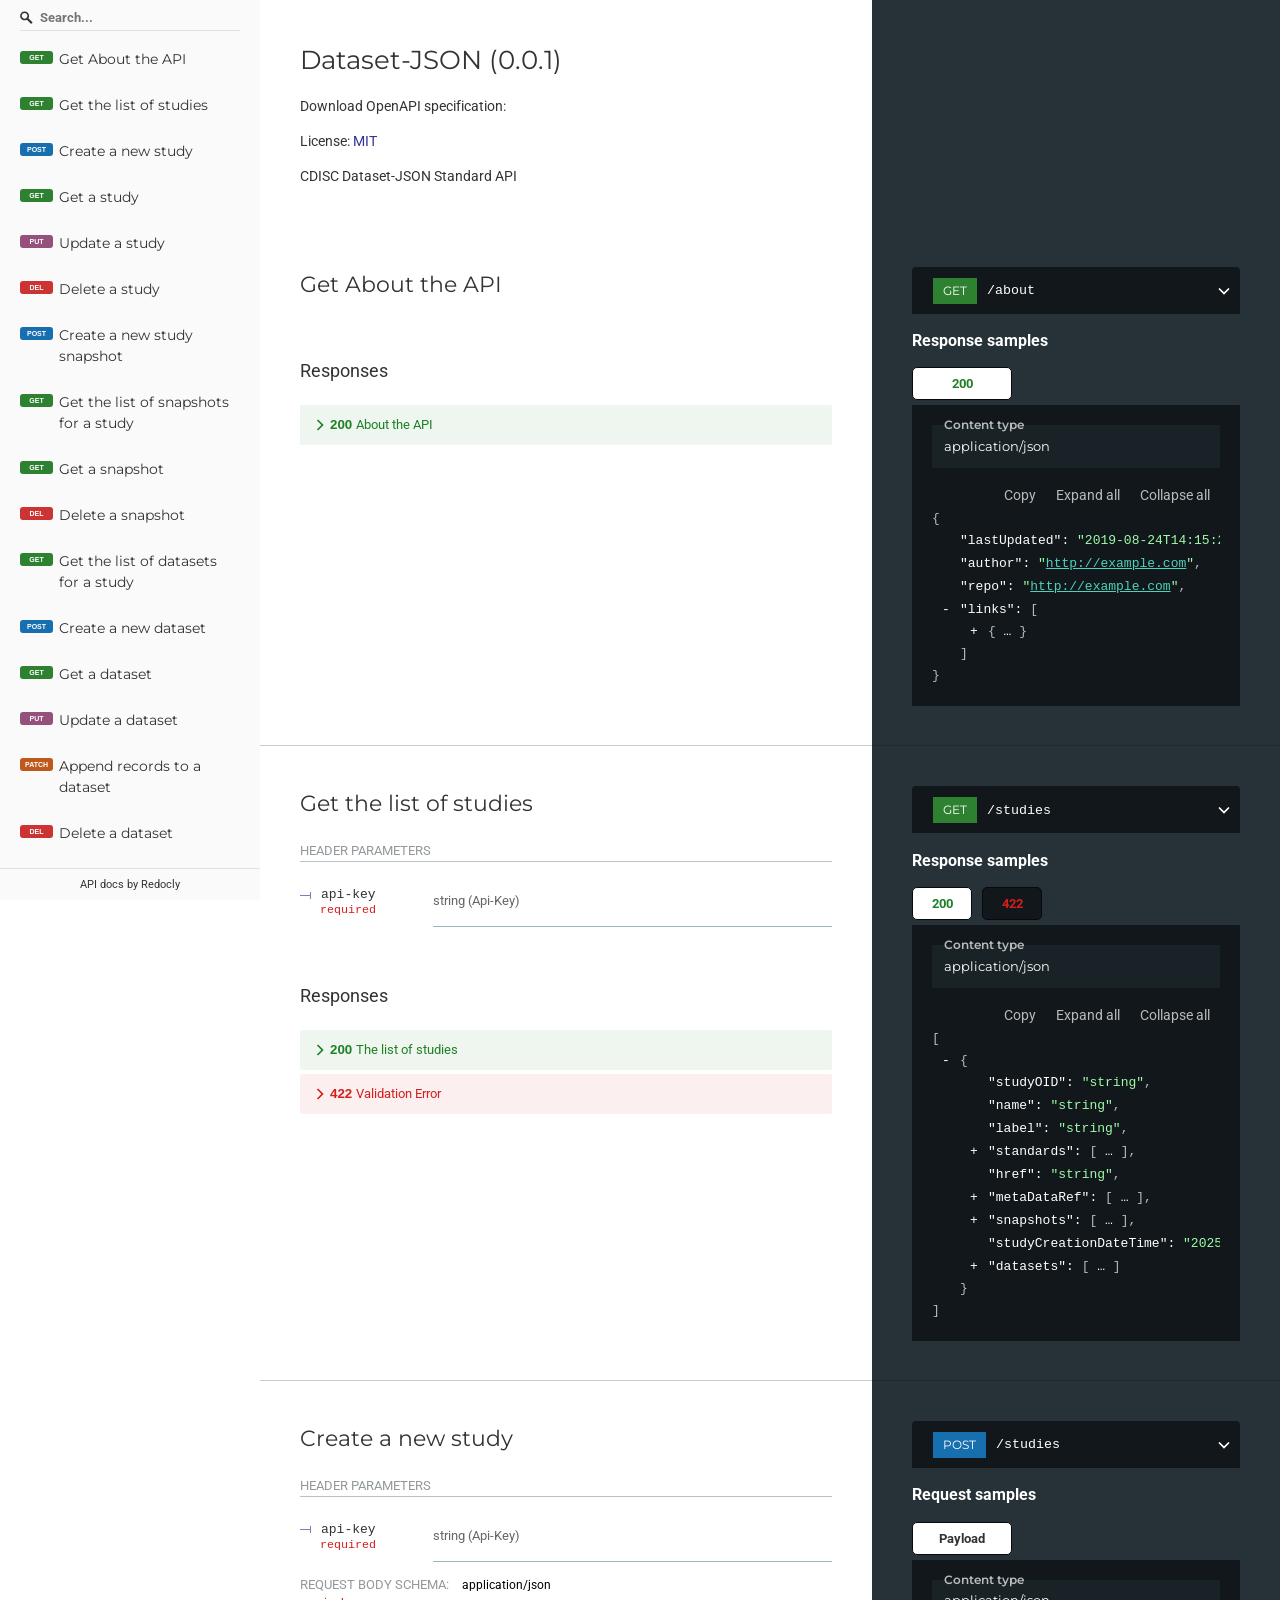
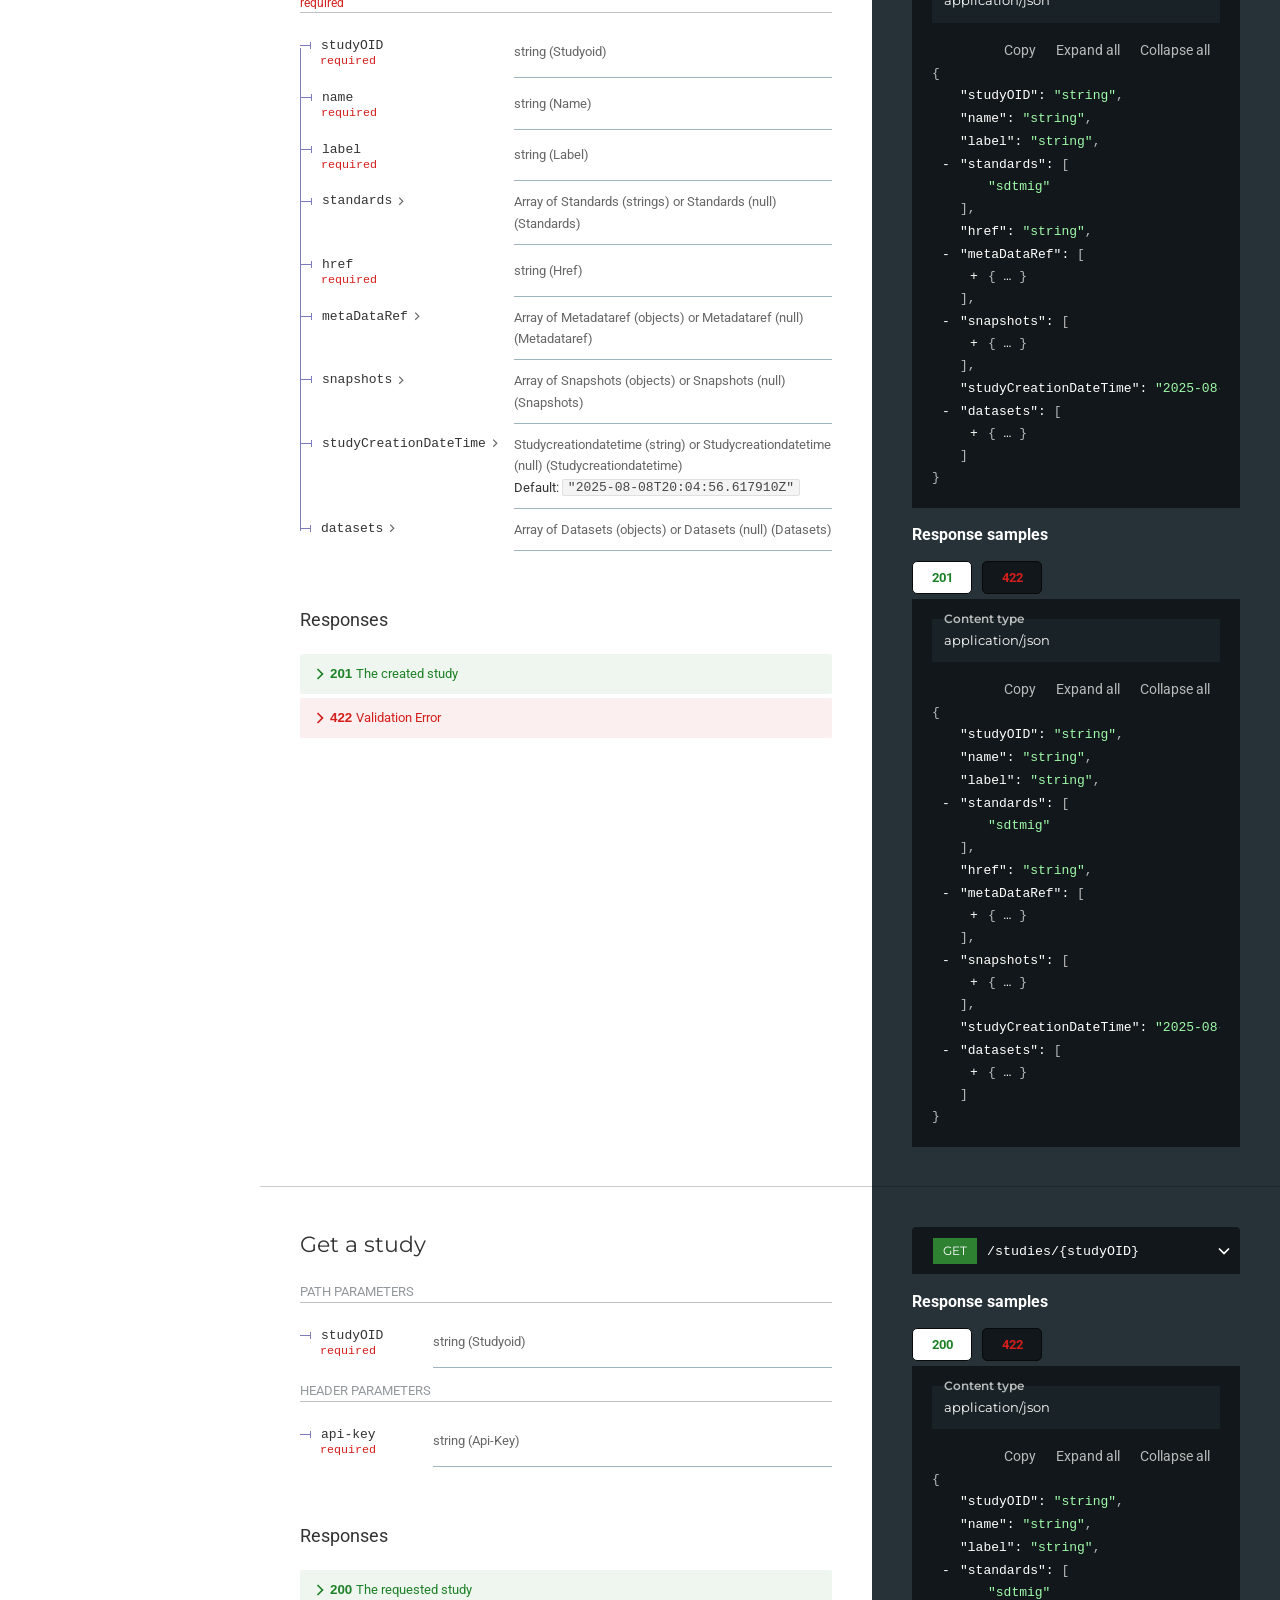
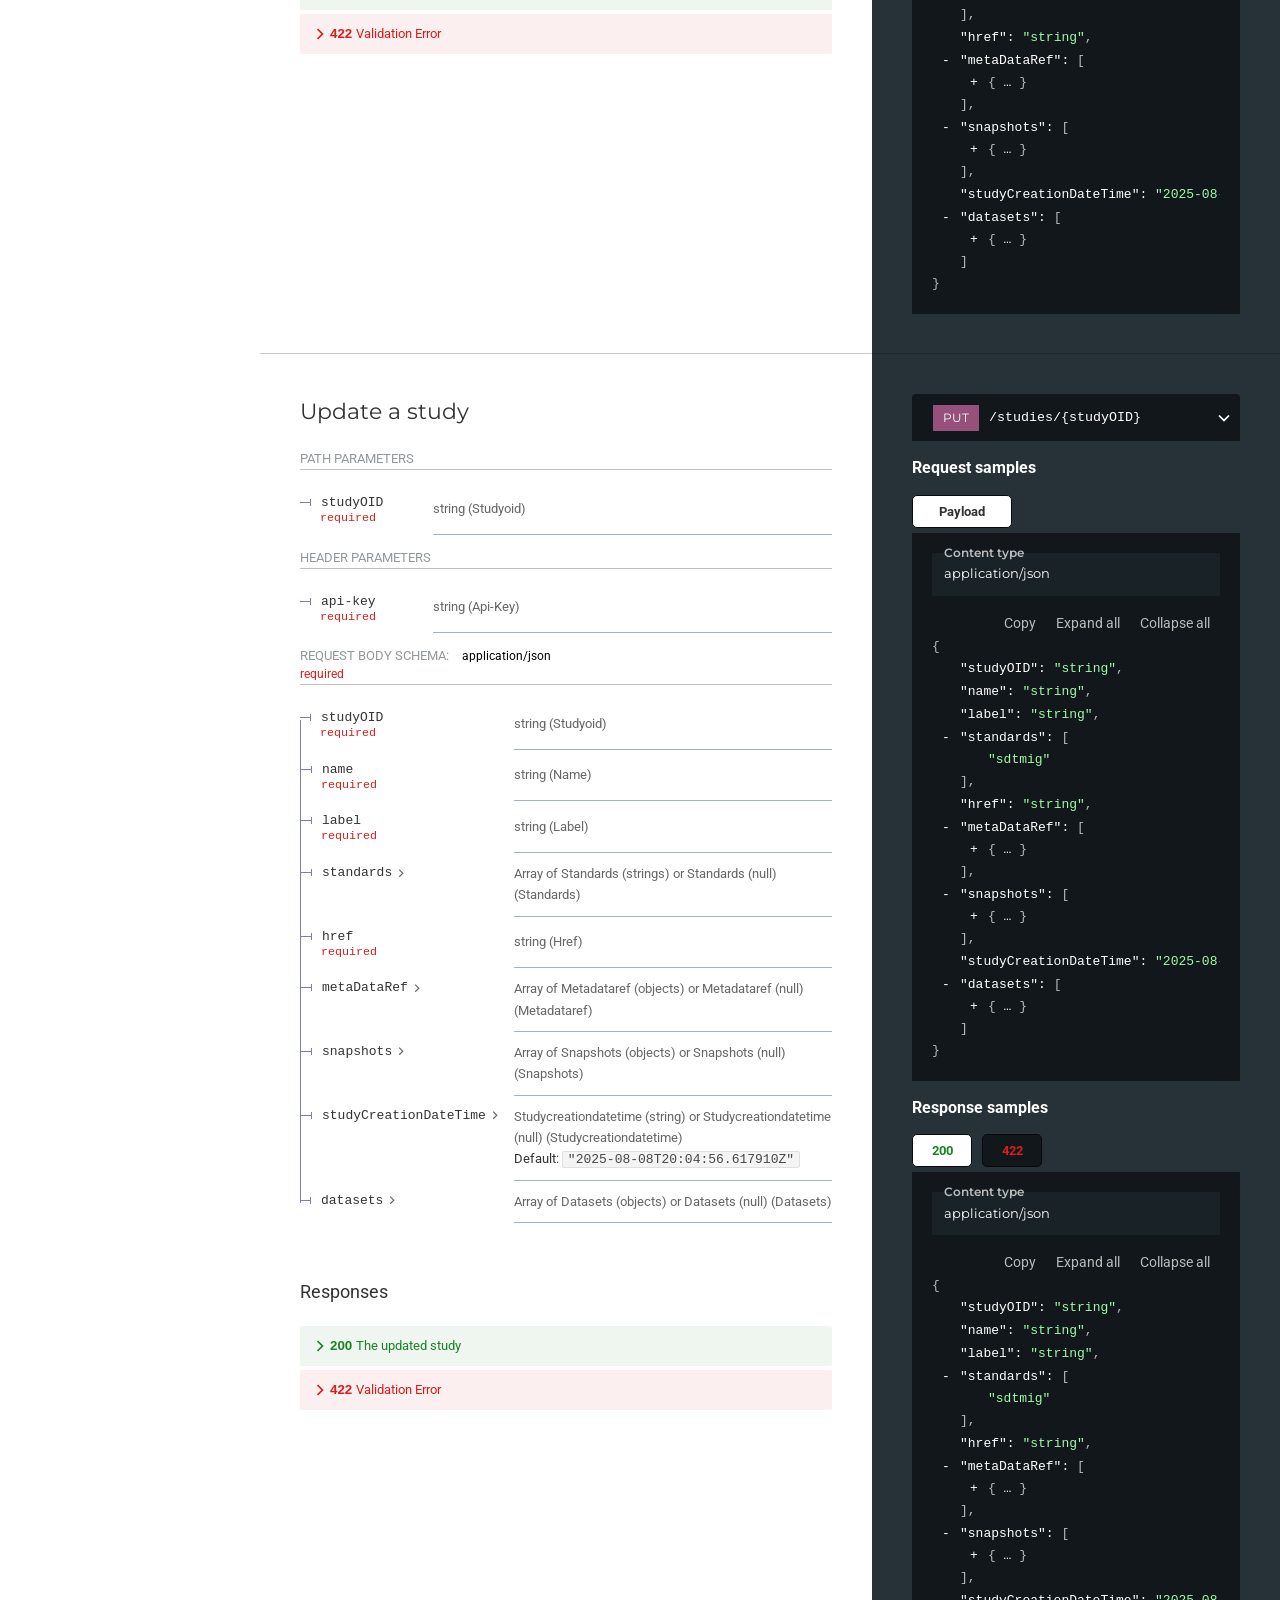
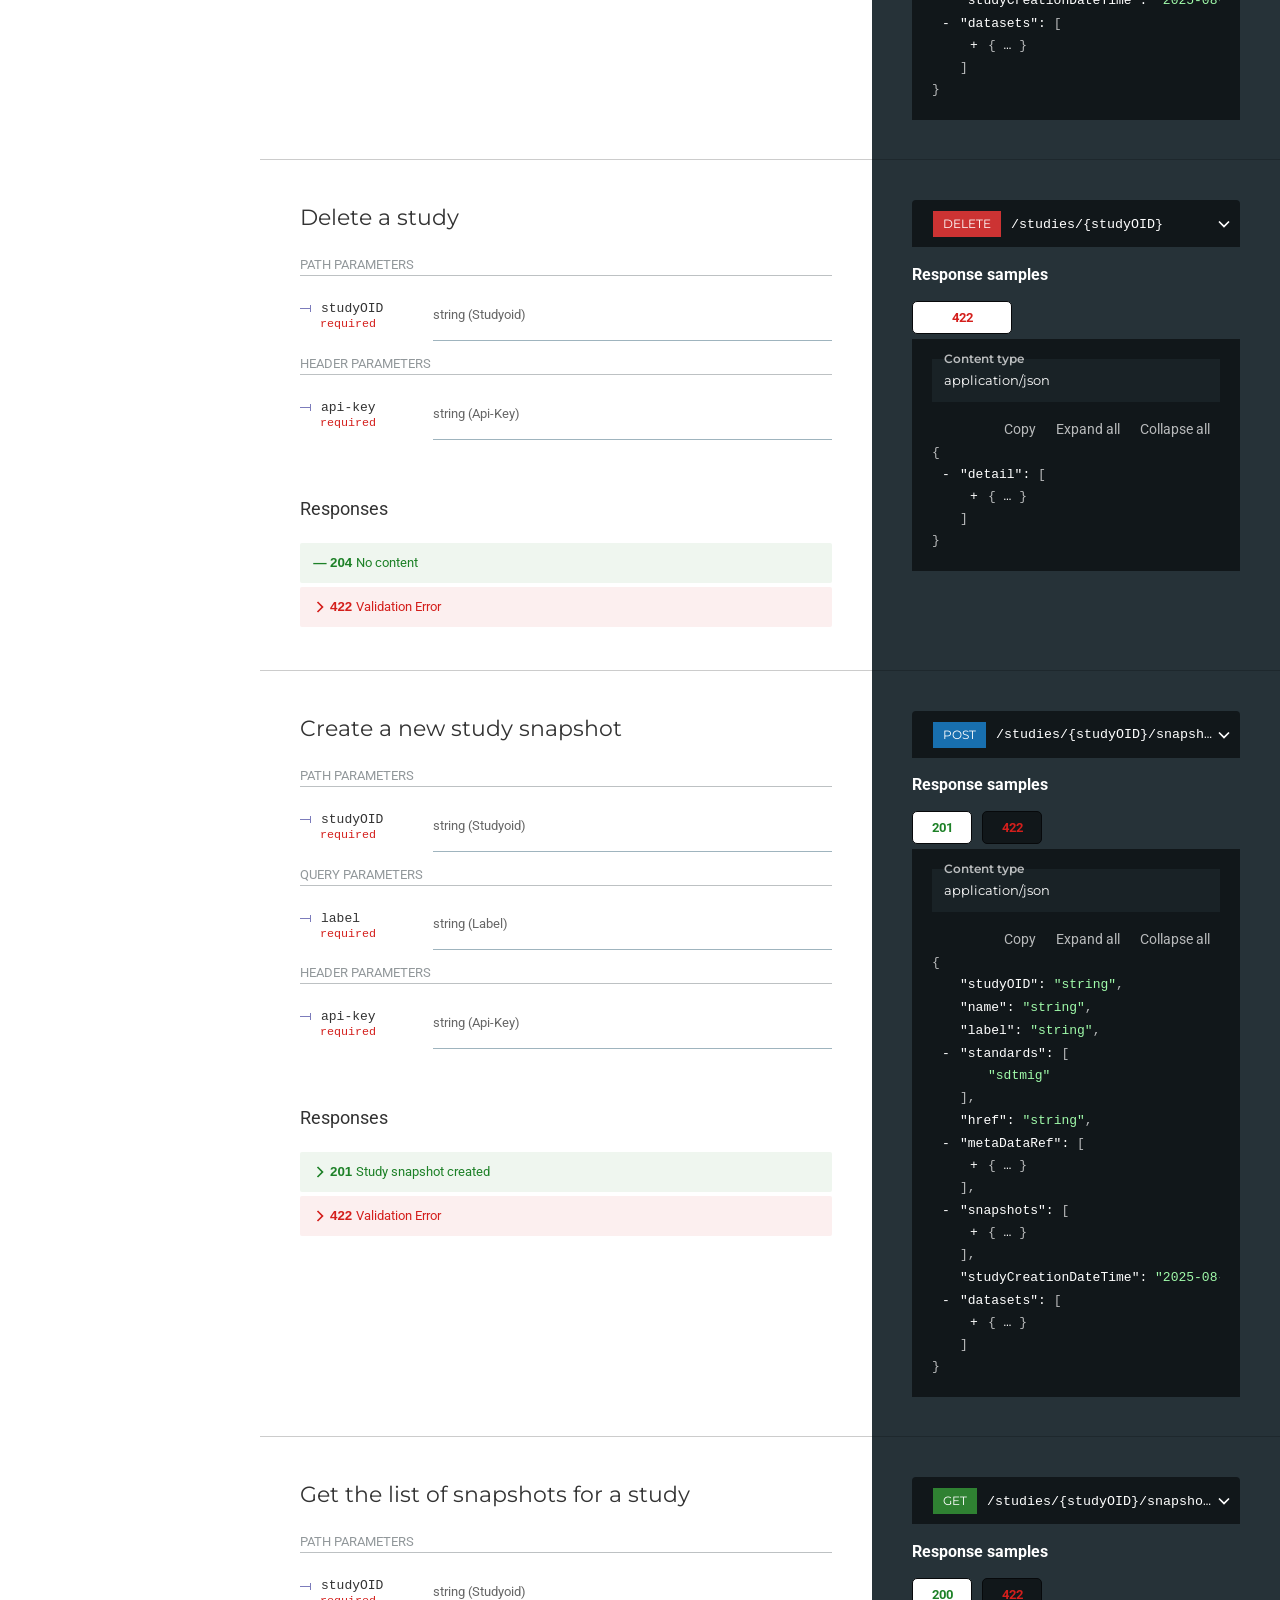
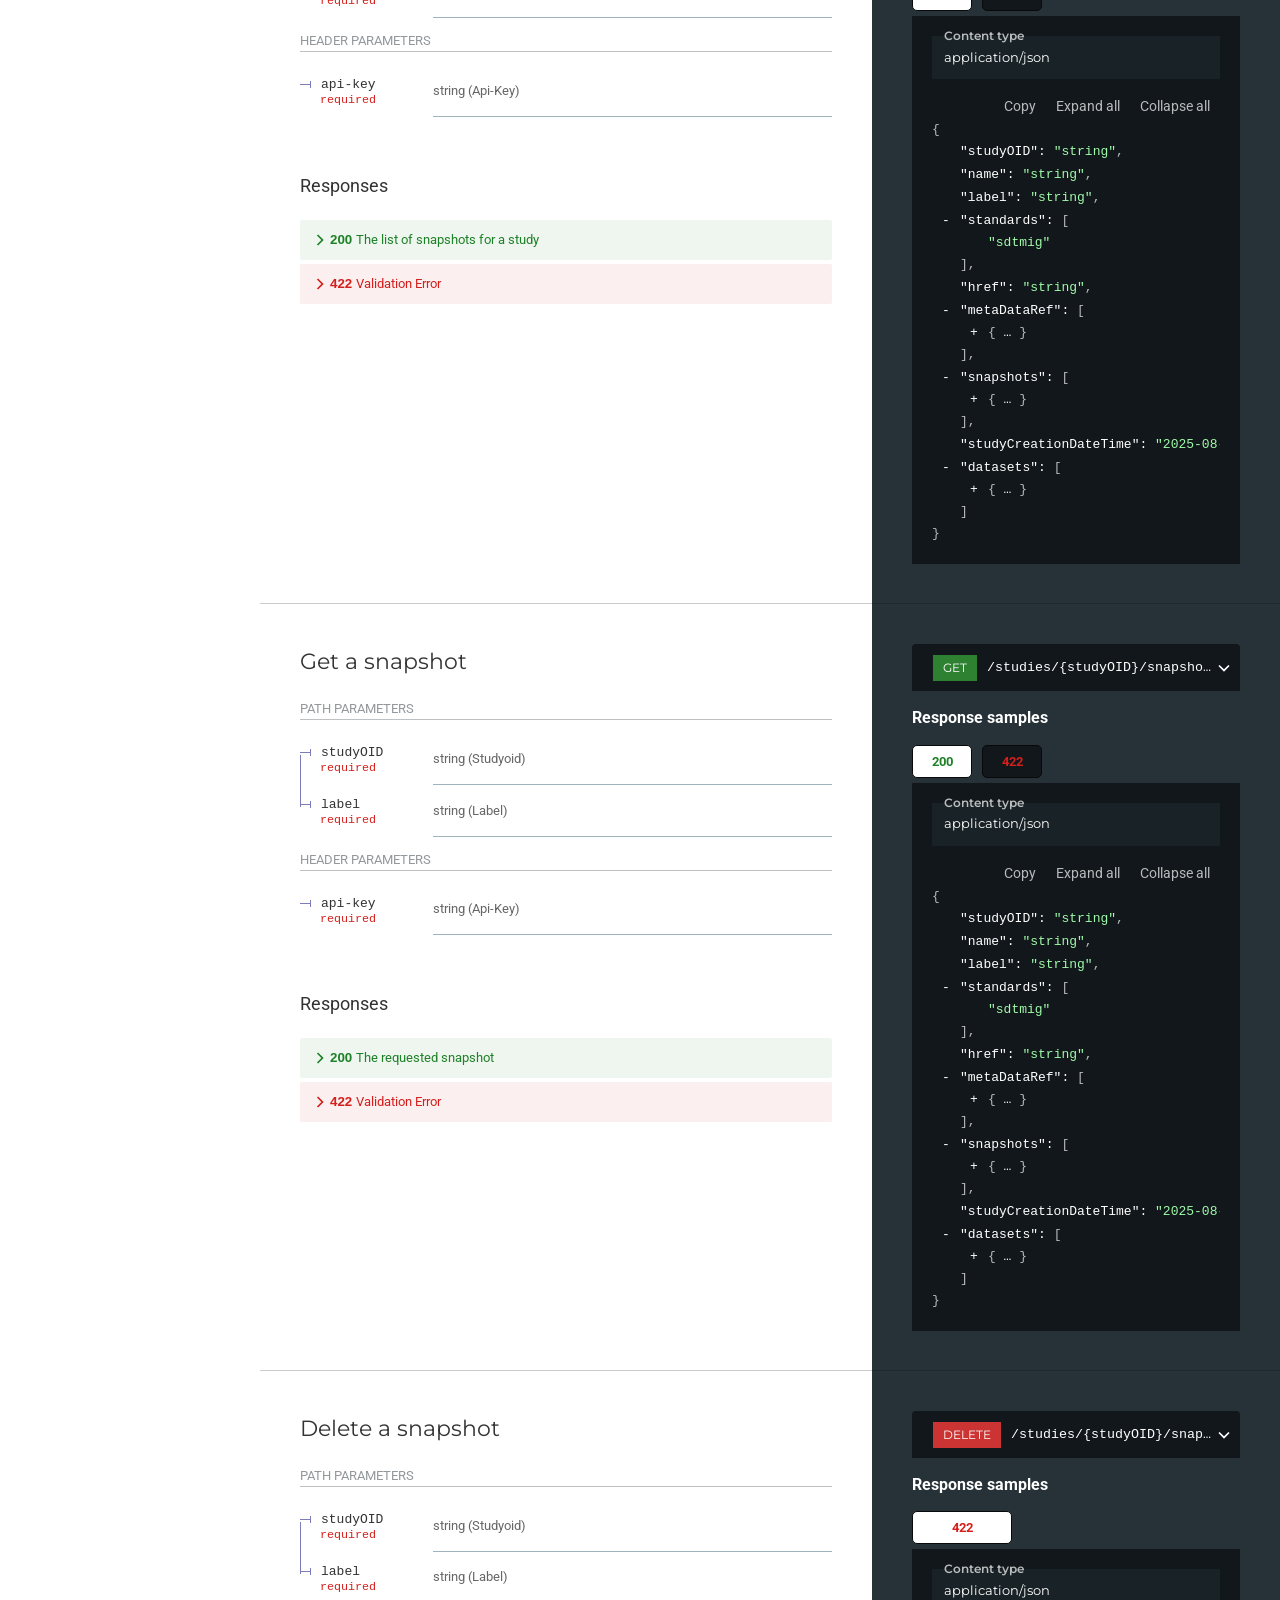
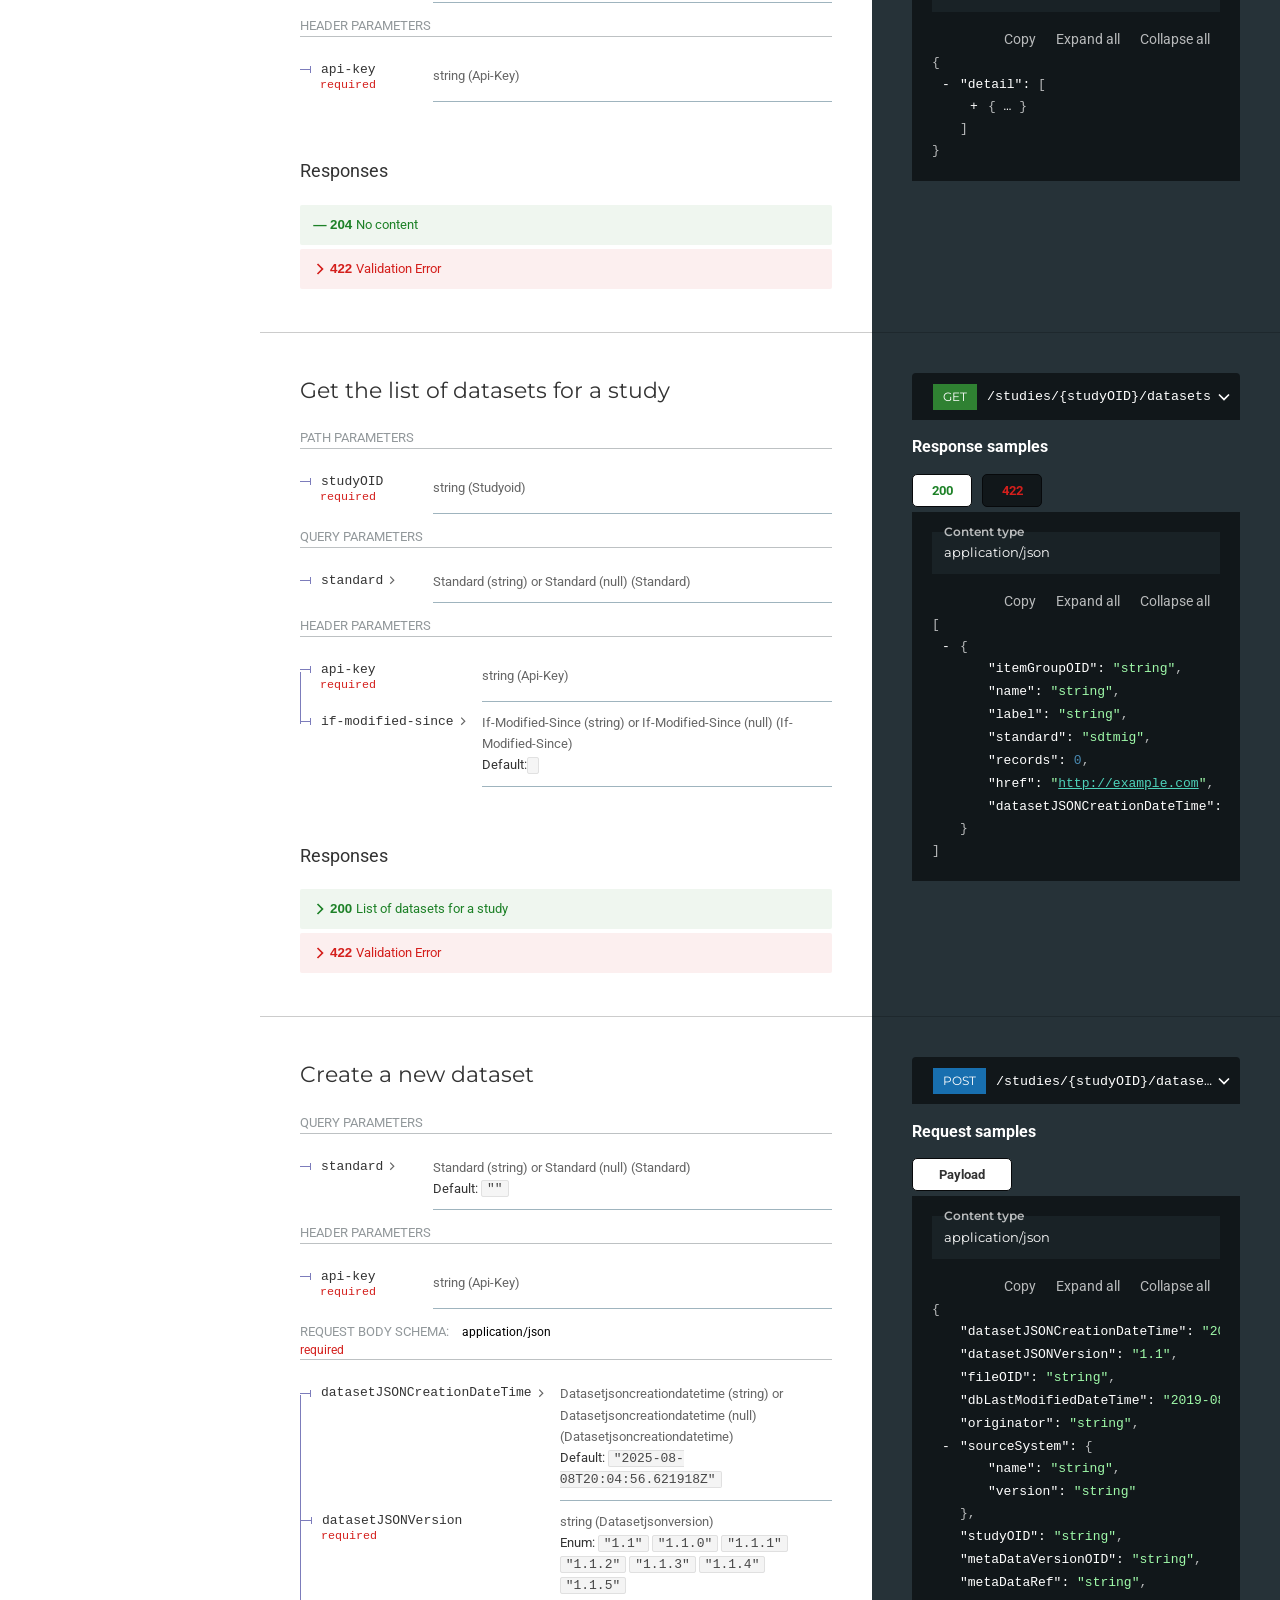
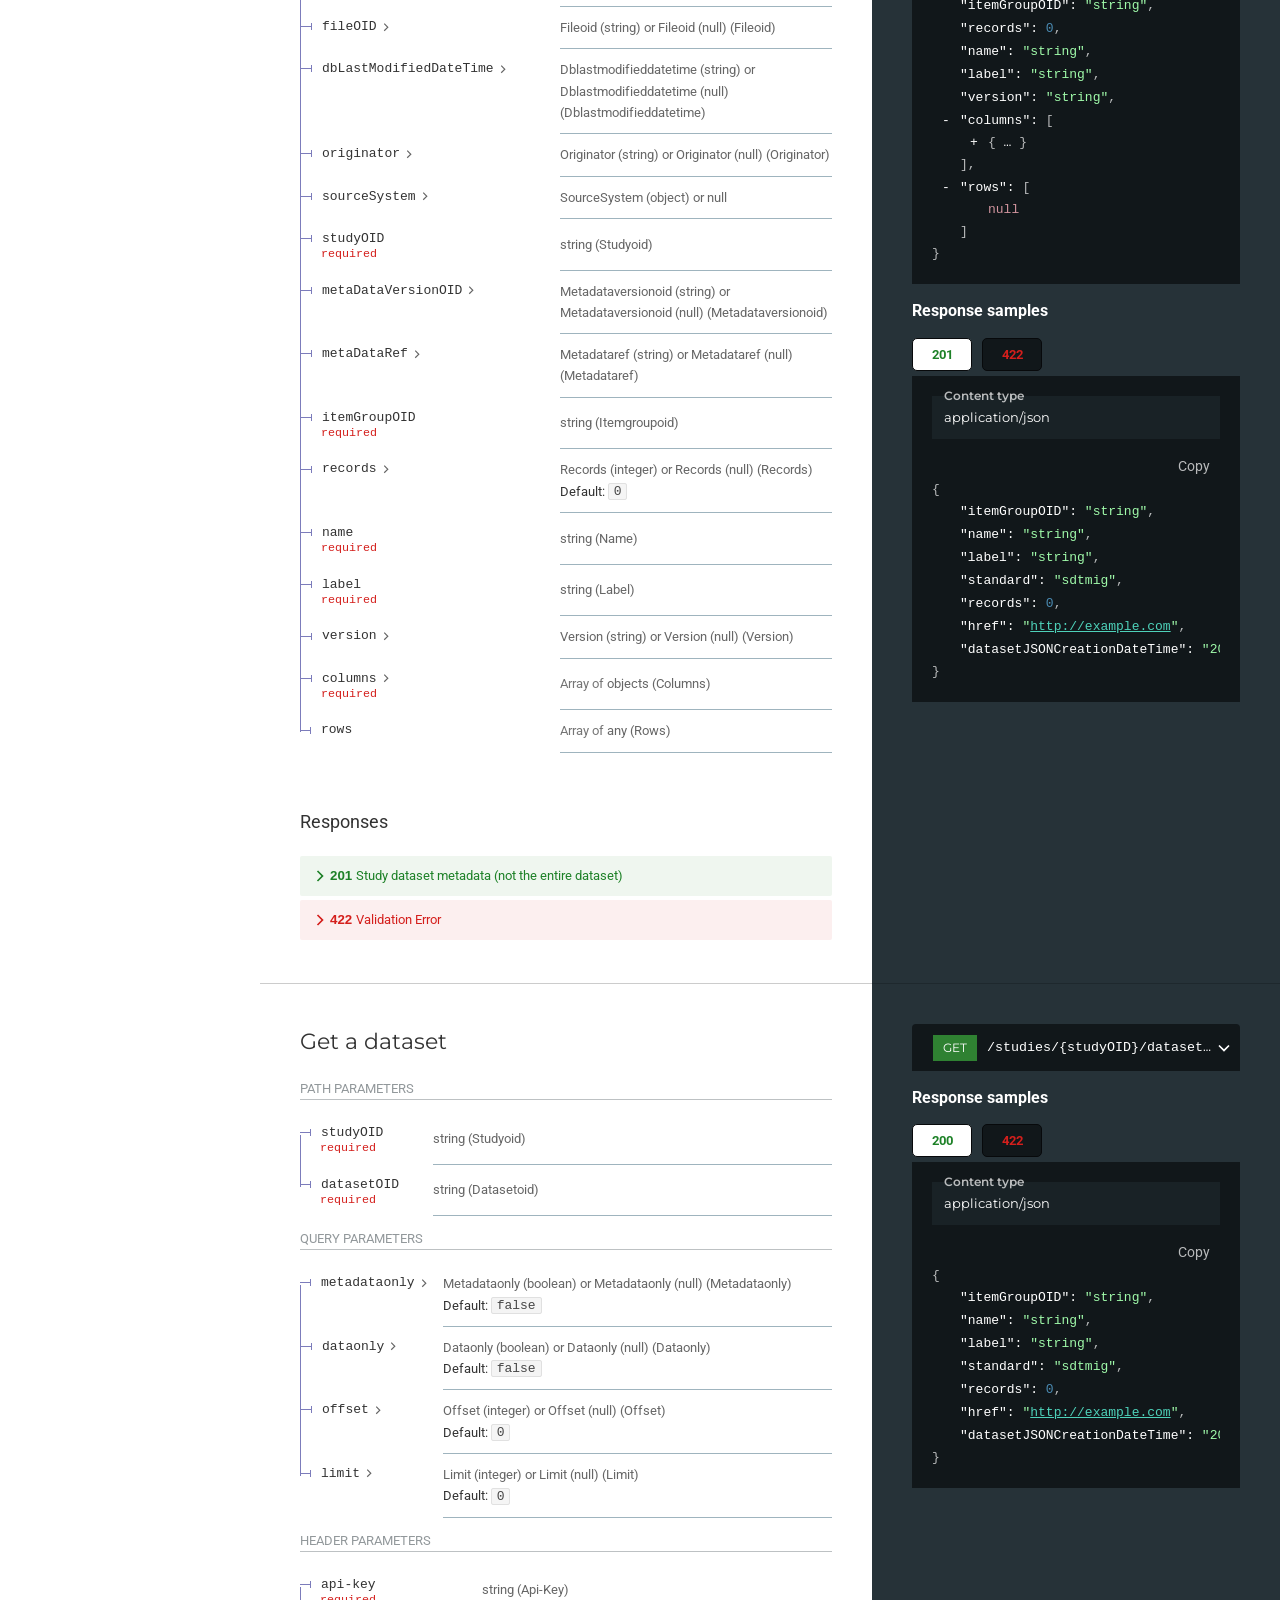
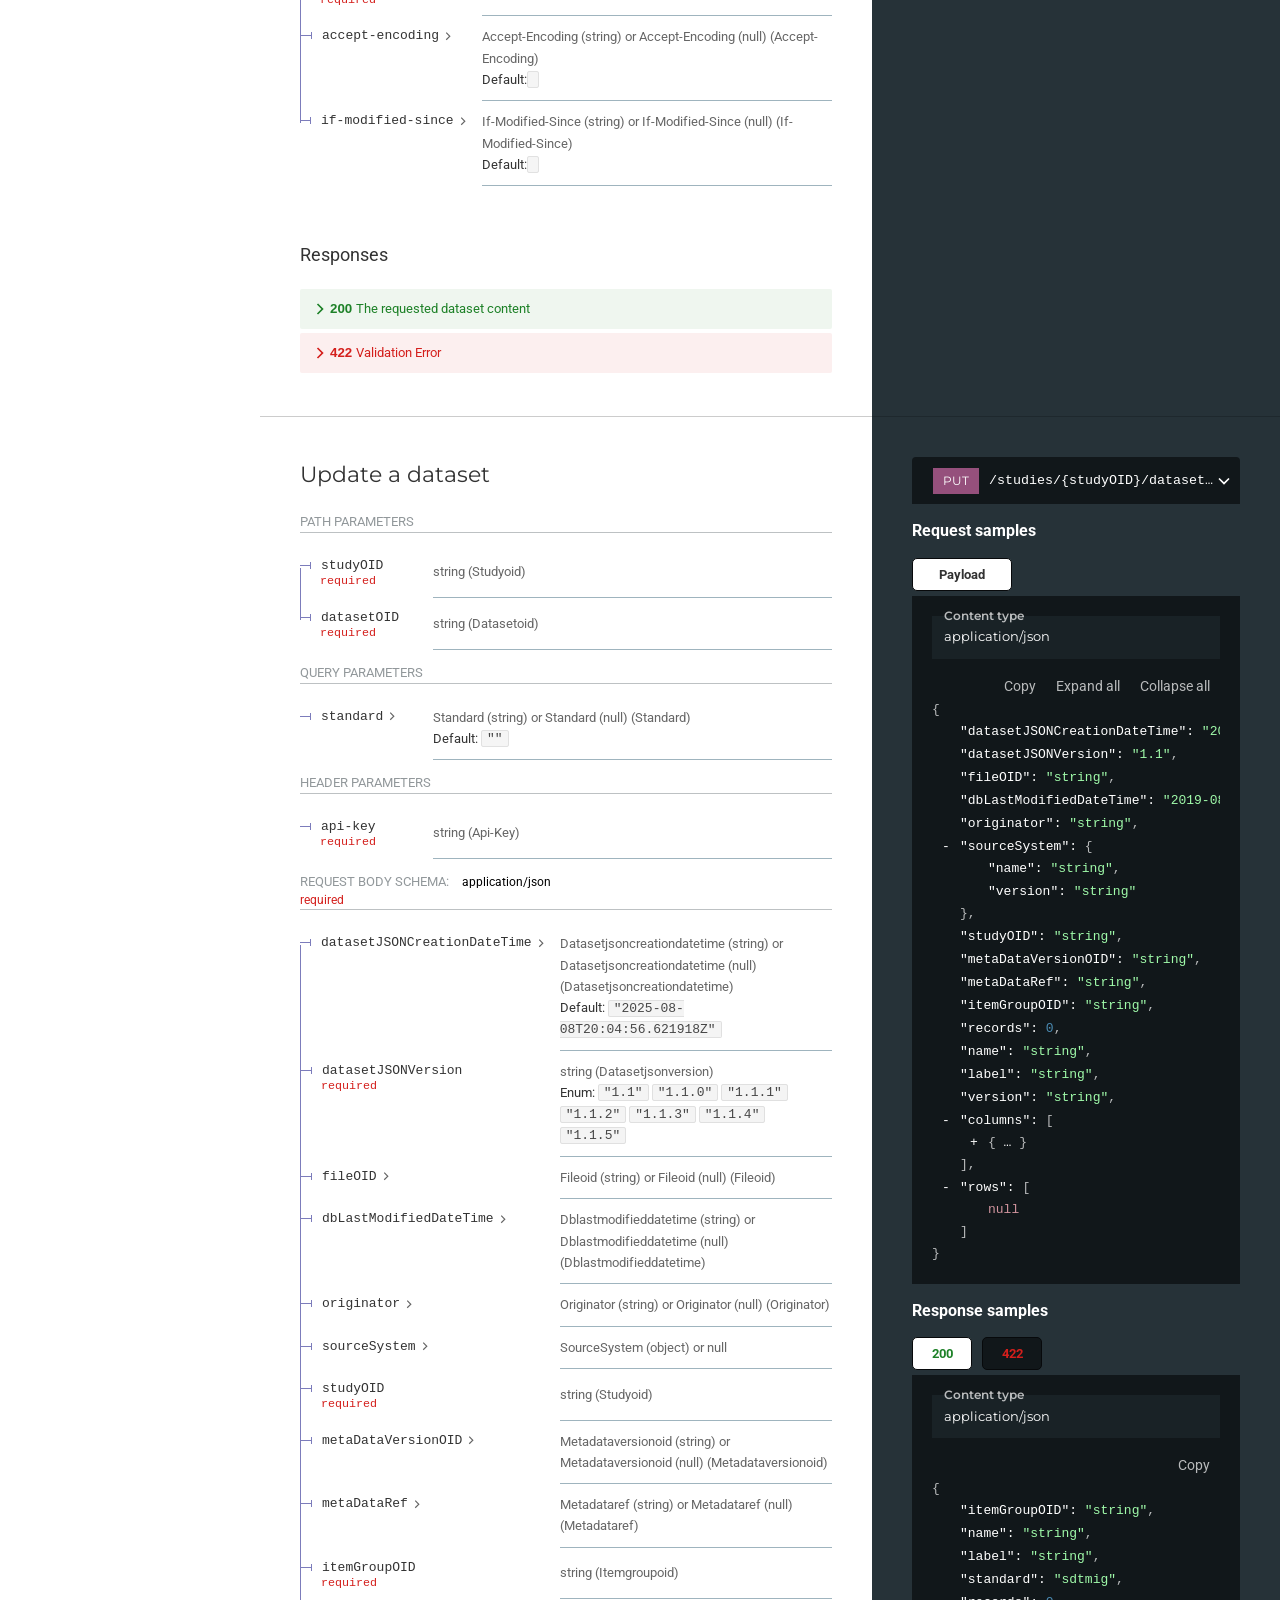
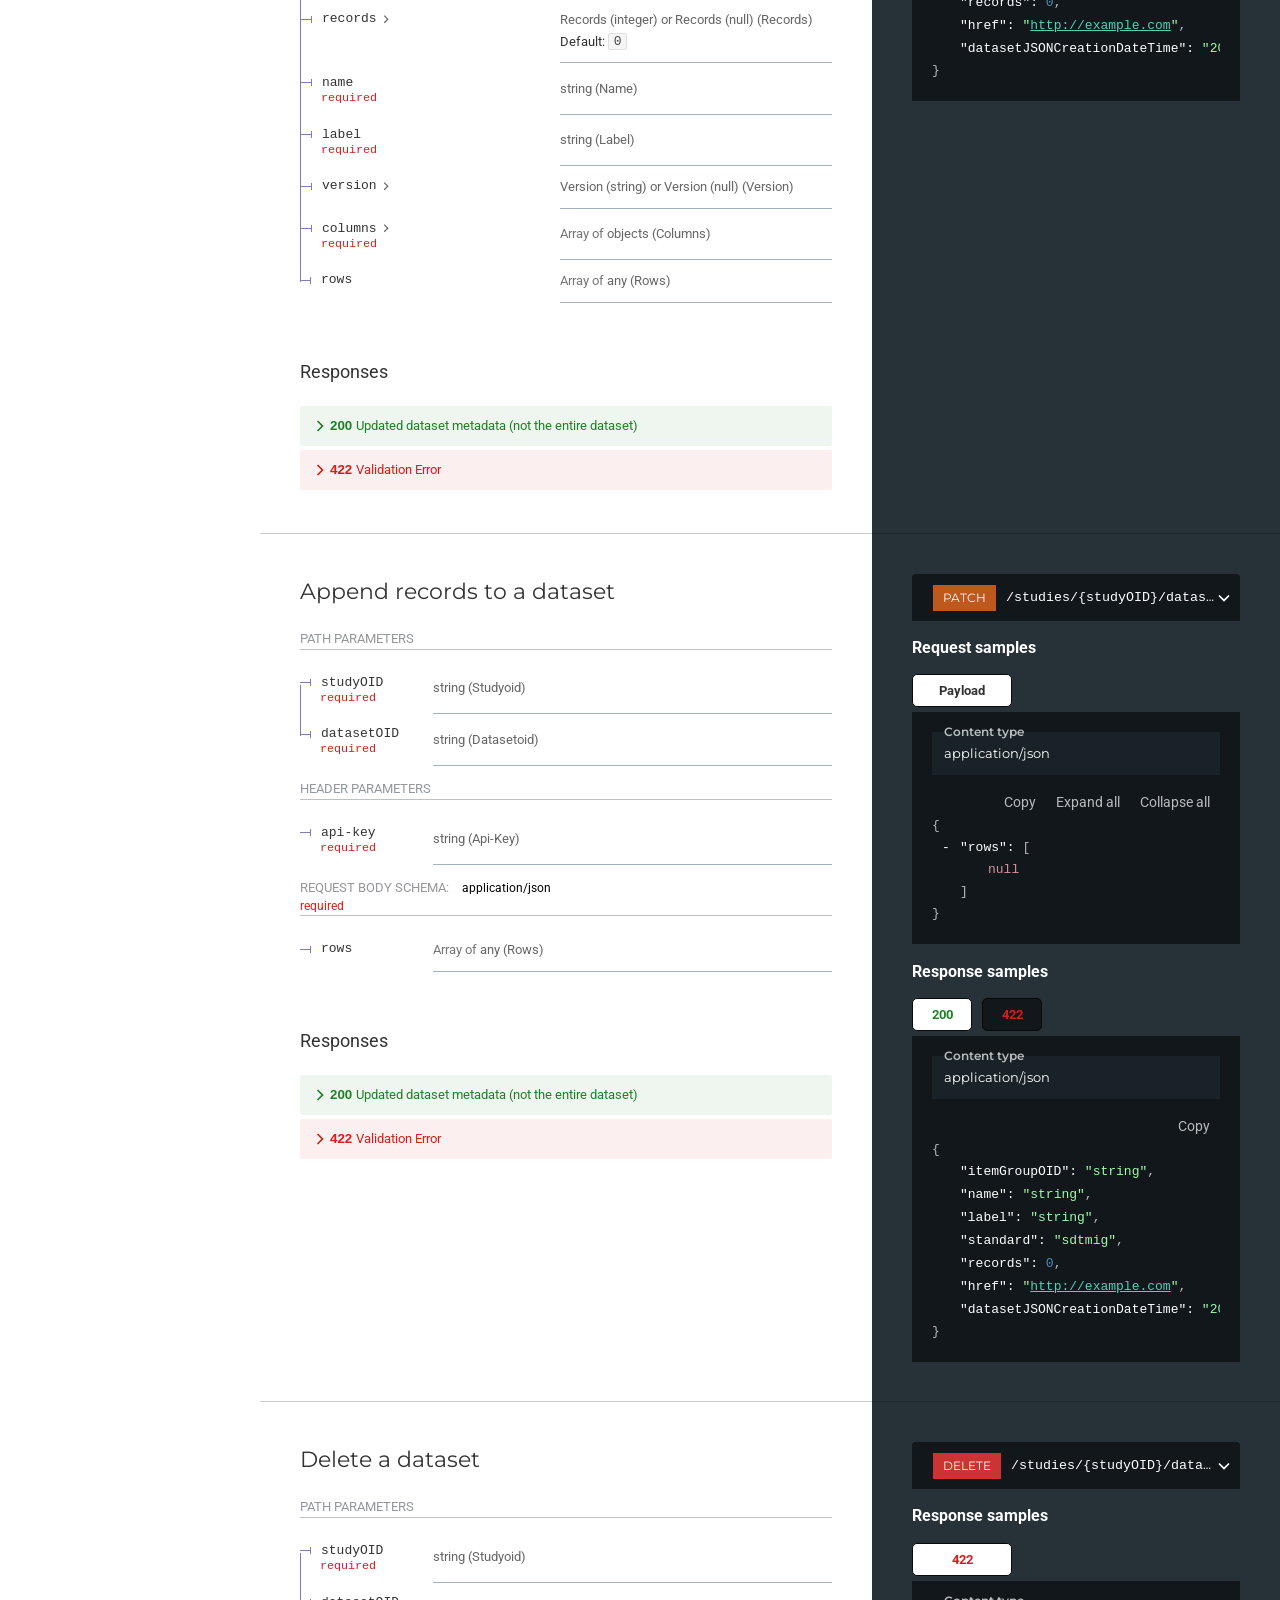
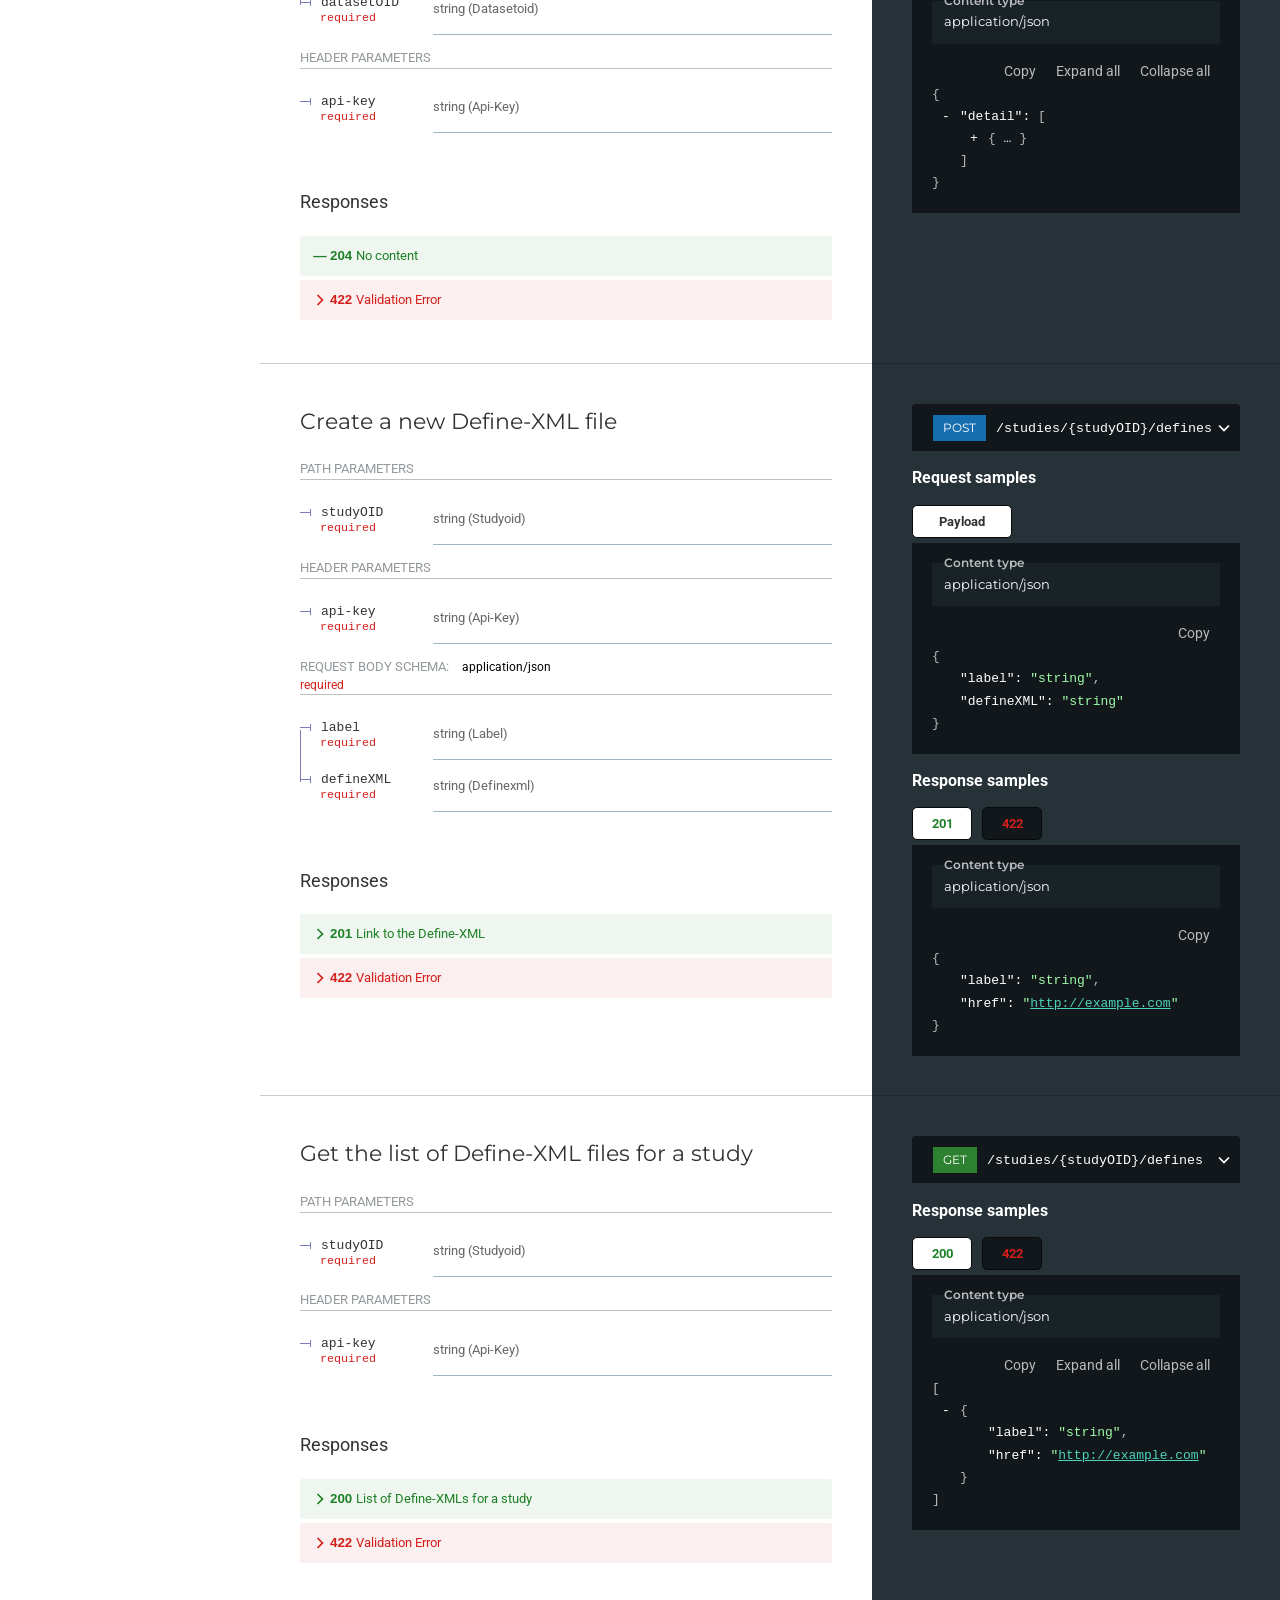
==== commit 060cc0af: "adds snapshot and define-xml" ====
--- a/docs/index.html
+++ b/docs/index.html
@@ -49,10 +49,10 @@
 .cGxVlA polygon{fill:#1d8127;}/*!sc*/
 .iuNpUs{height:20px;width:20px;min-width:20px;vertical-align:middle;float:right;transition:transform 0.2s ease-out;transform:rotateZ(0);}/*!sc*/
 .iuNpUs polygon{fill:white;}/*!sc*/
-.dOPmTa{height:18px;width:18px;min-width:18px;vertical-align:middle;transition:transform 0.2s ease-out;transform:rotateZ(-90deg);}/*!sc*/
 .jKYZgc{height:1.5em;width:1.5em;min-width:1.5em;vertical-align:middle;float:left;transition:transform 0.2s ease-out;transform:rotateZ(-90deg);}/*!sc*/
 .jKYZgc polygon{fill:#d41f1c;}/*!sc*/
-data-styled.g15[id="sc-dntSTA"]{content:"cGxVlA,iuNpUs,dOPmTa,jKYZgc,"}/*!sc*/
+.dOPmTa{height:18px;width:18px;min-width:18px;vertical-align:middle;transition:transform 0.2s ease-out;transform:rotateZ(-90deg);}/*!sc*/
+data-styled.g15[id="sc-dntSTA"]{content:"cGxVlA,iuNpUs,jKYZgc,dOPmTa,"}/*!sc*/
 .gdmNWp{border-left:1px solid #7c7cbb;box-sizing:border-box;position:relative;padding:10px 10px 10px 0;}/*!sc*/
 @media screen and (max-width: 50rem){.gdmNWp{display:block;overflow:hidden;}}/*!sc*/
 tr:first-of-type>.gdmNWp,tr.last>.gdmNWp{border-left-width:0;background-position:top left;background-repeat:no-repeat;background-size:1px 100%;}/*!sc*/
@@ -368,7 +368,7 @@
 
 <body>
   
-      <div id="redoc"><div class="sc-Pgsbw eHdqcJ redoc-wrap"><div class="sc-fstJre dsiHUZ menu-content" style="top:0px;height:calc(100vh - 0px)"><div role="search" class="sc-iRcyzz gzMPIt"><svg class="sc-enPhjR SikXG search-icon" version="1.1" viewBox="0 0 1000 1000" x="0px" xmlns="http://www.w3.org/2000/svg" y="0px"><path d="M968.2,849.4L667.3,549c83.9-136.5,66.7-317.4-51.7-435.6C477.1-25,252.5-25,113.9,113.4c-138.5,138.3-138.5,362.6,0,501C219.2,730.1,413.2,743,547.6,666.5l301.9,301.4c43.6,43.6,76.9,14.9,104.2-12.4C981,928.3,1011.8,893,968.2,849.4z M524.5,522c-88.9,88.7-233,88.7-321.8,0c-88.9-88.7-88.9-232.6,0-321.3c88.9-88.7,233-88.7,321.8,0C613.4,289.4,613.4,433.3,524.5,522z"></path></svg><input placeholder="Search..." aria-label="Search" type="text" class="sc-lhsSio iOkeQy search-input" value=""/></div><div class="sc-eknHtZ ghzOpX scrollbar-container undefined"><ul role="menu" class="sc-zOxLx gAPKXX"><li tabindex="0" depth="2" data-item-id="operation/about_about_get" role="menuitem" aria-label="Get About the API" aria-expanded="false" class="sc-cgHfjM ixknQI"><label class="sc-fpikKz iHRgeo -depth2"><span type="get" class="sc-jxYSNo NmQLu operation-type get">get</span><span tabindex="0" width="calc(100% - 38px)" class="sc-gWaSiO cxcra">Get About the API</span></label></li><li tabindex="0" depth="2" data-item-id="operation/studies_studies_get" role="menuitem" aria-label="Get the list of studies" aria-expanded="false" class="sc-cgHfjM ixknQI"><label class="sc-fpikKz iHRgeo -depth2"><span type="get" class="sc-jxYSNo NmQLu operation-type get">get</span><span tabindex="0" width="calc(100% - 38px)" class="sc-gWaSiO cxcra">Get the list of studies</span></label></li><li tabindex="0" depth="2" data-item-id="operation/add_study_studies_post" role="menuitem" aria-label="Create a new study" aria-expanded="false" class="sc-cgHfjM ixknQI"><label class="sc-fpikKz iHRgeo -depth2"><span type="post" class="sc-jxYSNo NmQLu operation-type post">post</span><span tabindex="0" width="calc(100% - 38px)" class="sc-gWaSiO cxcra">Create a new study</span></label></li><li tabindex="0" depth="2" data-item-id="operation/study_studies__studyOID__get" role="menuitem" aria-label="Get a study" aria-expanded="false" class="sc-cgHfjM ixknQI"><label class="sc-fpikKz iHRgeo -depth2"><span type="get" class="sc-jxYSNo NmQLu operation-type get">get</span><span tabindex="0" width="calc(100% - 38px)" class="sc-gWaSiO cxcra">Get a study</span></label></li><li tabindex="0" depth="2" data-item-id="operation/update_study_studies__studyOID__put" role="menuitem" aria-label="Update a study" aria-expanded="false" class="sc-cgHfjM ixknQI"><label class="sc-fpikKz iHRgeo -depth2"><span type="put" class="sc-jxYSNo NmQLu operation-type put">put</span><span tabindex="0" width="calc(100% - 38px)" class="sc-gWaSiO cxcra">Update a study</span></label></li><li tabindex="0" depth="2" data-item-id="operation/delete_study_studies__studyOID__delete" role="menuitem" aria-label="Delete a study" aria-expanded="false" class="sc-cgHfjM ixknQI"><label class="sc-fpikKz iHRgeo -depth2"><span type="delete" class="sc-jxYSNo NmQLu operation-type delete">del</span><span tabindex="0" width="calc(100% - 38px)" class="sc-gWaSiO cxcra">Delete a study</span></label></li><li tabindex="0" depth="2" data-item-id="operation/datasets_studies__studyOID__datasets_get" role="menuitem" aria-label="Get the list of datasets for a study" aria-expanded="false" class="sc-cgHfjM ixknQI"><label class="sc-fpikKz iHRgeo -depth2"><span type="get" class="sc-jxYSNo NmQLu operation-type get">get</span><span tabindex="0" width="calc(100% - 38px)" class="sc-gWaSiO cxcra">Get the list of datasets for a study</span></label></li><li tabindex="0" depth="2" data-item-id="operation/post_dataset_studies__studyOID__datasets_post" role="menuitem" aria-label="Create a new dataset" aria-expanded="false" class="sc-cgHfjM ixknQI"><label class="sc-fpikKz iHRgeo -depth2"><span type="post" class="sc-jxYSNo NmQLu operation-type post">post</span><span tabindex="0" width="calc(100% - 38px)" class="sc-gWaSiO cxcra">Create a new dataset</span></label></li><li tabindex="0" depth="2" data-item-id="operation/dataset_studies__studyOID__datasets__datasetOID__get" role="menuitem" aria-label="Get a dataset" aria-expanded="false" class="sc-cgHfjM ixknQI"><label class="sc-fpikKz iHRgeo -depth2"><span type="get" class="sc-jxYSNo NmQLu operation-type get">get</span><span tabindex="0" width="calc(100% - 38px)" class="sc-gWaSiO cxcra">Get a dataset</span></label></li><li tabindex="0" depth="2" data-item-id="operation/update_dataset_studies__studyOID__datasets__datasetOID__put" role="menuitem" aria-label="Update a dataset" aria-expanded="false" class="sc-cgHfjM ixknQI"><label class="sc-fpikKz iHRgeo -depth2"><span type="put" class="sc-jxYSNo NmQLu operation-type put">put</span><span tabindex="0" width="calc(100% - 38px)" class="sc-gWaSiO cxcra">Update a dataset</span></label></li><li tabindex="0" depth="2" data-item-id="operation/append_dataset_studies__studyOID__datasets__datasetOID__patch" role="menuitem" aria-label="Append records to a dataset" aria-expanded="false" class="sc-cgHfjM ixknQI"><label class="sc-fpikKz iHRgeo -depth2"><span type="patch" class="sc-jxYSNo NmQLu operation-type patch">patch</span><span tabindex="0" width="calc(100% - 38px)" class="sc-gWaSiO cxcra">Append records to a dataset</span></label></li><li tabindex="0" depth="2" data-item-id="operation/delete_dataset_studies__studyOID__datasets__datasetOID__delete" role="menuitem" aria-label="Delete a dataset" aria-expanded="false" class="sc-cgHfjM ixknQI"><label class="sc-fpikKz iHRgeo -depth2"><span type="delete" class="sc-jxYSNo NmQLu operation-type delete">del</span><span tabindex="0" width="calc(100% - 38px)" class="sc-gWaSiO cxcra">Delete a dataset</span></label></li><li tabindex="0" depth="2" data-item-id="operation/datasets_studies__studyOID__define_get" role="menuitem" aria-label="Get the list of datasets for a study" aria-expanded="false" class="sc-cgHfjM ixknQI"><label class="sc-fpikKz iHRgeo -depth2"><span type="get" class="sc-jxYSNo NmQLu operation-type get">get</span><span tabindex="0" width="calc(100% - 38px)" class="sc-gWaSiO cxcra">Get the list of datasets for a study</span></label></li></ul><div class="sc-kSaXSp QuyG"><a target="_blank" rel="noopener noreferrer" href="https://redocly.com/redoc/">API docs by Redocly</a></div></div></div><div class="sc-jOlHRD bovaLG"><div class="sc-cZnrqW crXcHD"><svg class="" style="transform:translate(2px, -4px) rotate(180deg);transition:transform 0.2s ease" viewBox="0 0 926.23699 573.74994" version="1.1" x="0px" y="0px" width="15" height="15"><g transform="translate(904.92214,-879.1482)"><path d="
+      <div id="redoc"><div class="sc-Pgsbw eHdqcJ redoc-wrap"><div class="sc-fstJre dsiHUZ menu-content" style="top:0px;height:calc(100vh - 0px)"><div role="search" class="sc-iRcyzz gzMPIt"><svg class="sc-enPhjR SikXG search-icon" version="1.1" viewBox="0 0 1000 1000" x="0px" xmlns="http://www.w3.org/2000/svg" y="0px"><path d="M968.2,849.4L667.3,549c83.9-136.5,66.7-317.4-51.7-435.6C477.1-25,252.5-25,113.9,113.4c-138.5,138.3-138.5,362.6,0,501C219.2,730.1,413.2,743,547.6,666.5l301.9,301.4c43.6,43.6,76.9,14.9,104.2-12.4C981,928.3,1011.8,893,968.2,849.4z M524.5,522c-88.9,88.7-233,88.7-321.8,0c-88.9-88.7-88.9-232.6,0-321.3c88.9-88.7,233-88.7,321.8,0C613.4,289.4,613.4,433.3,524.5,522z"></path></svg><input placeholder="Search..." aria-label="Search" type="text" class="sc-lhsSio iOkeQy search-input" value=""/></div><div class="sc-eknHtZ ghzOpX scrollbar-container undefined"><ul role="menu" class="sc-zOxLx gAPKXX"><li tabindex="0" depth="2" data-item-id="operation/about_about_get" role="menuitem" aria-label="Get About the API" aria-expanded="false" class="sc-cgHfjM ixknQI"><label class="sc-fpikKz iHRgeo -depth2"><span type="get" class="sc-jxYSNo NmQLu operation-type get">get</span><span tabindex="0" width="calc(100% - 38px)" class="sc-gWaSiO cxcra">Get About the API</span></label></li><li tabindex="0" depth="2" data-item-id="operation/studies_studies_get" role="menuitem" aria-label="Get the list of studies" aria-expanded="false" class="sc-cgHfjM ixknQI"><label class="sc-fpikKz iHRgeo -depth2"><span type="get" class="sc-jxYSNo NmQLu operation-type get">get</span><span tabindex="0" width="calc(100% - 38px)" class="sc-gWaSiO cxcra">Get the list of studies</span></label></li><li tabindex="0" depth="2" data-item-id="operation/add_study_studies_post" role="menuitem" aria-label="Create a new study" aria-expanded="false" class="sc-cgHfjM ixknQI"><label class="sc-fpikKz iHRgeo -depth2"><span type="post" class="sc-jxYSNo NmQLu operation-type post">post</span><span tabindex="0" width="calc(100% - 38px)" class="sc-gWaSiO cxcra">Create a new study</span></label></li><li tabindex="0" depth="2" data-item-id="operation/study_studies__studyOID__get" role="menuitem" aria-label="Get a study" aria-expanded="false" class="sc-cgHfjM ixknQI"><label class="sc-fpikKz iHRgeo -depth2"><span type="get" class="sc-jxYSNo NmQLu operation-type get">get</span><span tabindex="0" width="calc(100% - 38px)" class="sc-gWaSiO cxcra">Get a study</span></label></li><li tabindex="0" depth="2" data-item-id="operation/update_study_studies__studyOID__put" role="menuitem" aria-label="Update a study" aria-expanded="false" class="sc-cgHfjM ixknQI"><label class="sc-fpikKz iHRgeo -depth2"><span type="put" class="sc-jxYSNo NmQLu operation-type put">put</span><span tabindex="0" width="calc(100% - 38px)" class="sc-gWaSiO cxcra">Update a study</span></label></li><li tabindex="0" depth="2" data-item-id="operation/delete_study_studies__studyOID__delete" role="menuitem" aria-label="Delete a study" aria-expanded="false" class="sc-cgHfjM ixknQI"><label class="sc-fpikKz iHRgeo -depth2"><span type="delete" class="sc-jxYSNo NmQLu operation-type delete">del</span><span tabindex="0" width="calc(100% - 38px)" class="sc-gWaSiO cxcra">Delete a study</span></label></li><li tabindex="0" depth="2" data-item-id="operation/add_snapshot_studies__studyOID__snapshots_post" role="menuitem" aria-label="Create a new study snapshot" aria-expanded="false" class="sc-cgHfjM ixknQI"><label class="sc-fpikKz iHRgeo -depth2"><span type="post" class="sc-jxYSNo NmQLu operation-type post">post</span><span tabindex="0" width="calc(100% - 38px)" class="sc-gWaSiO cxcra">Create a new study snapshot</span></label></li><li tabindex="0" depth="2" data-item-id="operation/snapshots_studies__studyOID__snapshots_get" role="menuitem" aria-label="Get the list of snapshots for a study" aria-expanded="false" class="sc-cgHfjM ixknQI"><label class="sc-fpikKz iHRgeo -depth2"><span type="get" class="sc-jxYSNo NmQLu operation-type get">get</span><span tabindex="0" width="calc(100% - 38px)" class="sc-gWaSiO cxcra">Get the list of snapshots for a study</span></label></li><li tabindex="0" depth="2" data-item-id="operation/snapshot_studies__studyOID__snapshots__label__get" role="menuitem" aria-label="Get a snapshot" aria-expanded="false" class="sc-cgHfjM ixknQI"><label class="sc-fpikKz iHRgeo -depth2"><span type="get" class="sc-jxYSNo NmQLu operation-type get">get</span><span tabindex="0" width="calc(100% - 38px)" class="sc-gWaSiO cxcra">Get a snapshot</span></label></li><li tabindex="0" depth="2" data-item-id="operation/delete_snapshot_studies__studyOID__snapshots__label__delete" role="menuitem" aria-label="Delete a snapshot" aria-expanded="false" class="sc-cgHfjM ixknQI"><label class="sc-fpikKz iHRgeo -depth2"><span type="delete" class="sc-jxYSNo NmQLu operation-type delete">del</span><span tabindex="0" width="calc(100% - 38px)" class="sc-gWaSiO cxcra">Delete a snapshot</span></label></li><li tabindex="0" depth="2" data-item-id="operation/datasets_studies__studyOID__datasets_get" role="menuitem" aria-label="Get the list of datasets for a study" aria-expanded="false" class="sc-cgHfjM ixknQI"><label class="sc-fpikKz iHRgeo -depth2"><span type="get" class="sc-jxYSNo NmQLu operation-type get">get</span><span tabindex="0" width="calc(100% - 38px)" class="sc-gWaSiO cxcra">Get the list of datasets for a study</span></label></li><li tabindex="0" depth="2" data-item-id="operation/post_dataset_studies__studyOID__datasets_post" role="menuitem" aria-label="Create a new dataset" aria-expanded="false" class="sc-cgHfjM ixknQI"><label class="sc-fpikKz iHRgeo -depth2"><span type="post" class="sc-jxYSNo NmQLu operation-type post">post</span><span tabindex="0" width="calc(100% - 38px)" class="sc-gWaSiO cxcra">Create a new dataset</span></label></li><li tabindex="0" depth="2" data-item-id="operation/dataset_studies__studyOID__datasets__datasetOID__get" role="menuitem" aria-label="Get a dataset" aria-expanded="false" class="sc-cgHfjM ixknQI"><label class="sc-fpikKz iHRgeo -depth2"><span type="get" class="sc-jxYSNo NmQLu operation-type get">get</span><span tabindex="0" width="calc(100% - 38px)" class="sc-gWaSiO cxcra">Get a dataset</span></label></li><li tabindex="0" depth="2" data-item-id="operation/update_dataset_studies__studyOID__datasets__datasetOID__put" role="menuitem" aria-label="Update a dataset" aria-expanded="false" class="sc-cgHfjM ixknQI"><label class="sc-fpikKz iHRgeo -depth2"><span type="put" class="sc-jxYSNo NmQLu operation-type put">put</span><span tabindex="0" width="calc(100% - 38px)" class="sc-gWaSiO cxcra">Update a dataset</span></label></li><li tabindex="0" depth="2" data-item-id="operation/append_dataset_studies__studyOID__datasets__datasetOID__patch" role="menuitem" aria-label="Append records to a dataset" aria-expanded="false" class="sc-cgHfjM ixknQI"><label class="sc-fpikKz iHRgeo -depth2"><span type="patch" class="sc-jxYSNo NmQLu operation-type patch">patch</span><span tabindex="0" width="calc(100% - 38px)" class="sc-gWaSiO cxcra">Append records to a dataset</span></label></li><li tabindex="0" depth="2" data-item-id="operation/delete_dataset_studies__studyOID__datasets__datasetOID__delete" role="menuitem" aria-label="Delete a dataset" aria-expanded="false" class="sc-cgHfjM ixknQI"><label class="sc-fpikKz iHRgeo -depth2"><span type="delete" class="sc-jxYSNo NmQLu operation-type delete">del</span><span tabindex="0" width="calc(100% - 38px)" class="sc-gWaSiO cxcra">Delete a dataset</span></label></li><li tabindex="0" depth="2" data-item-id="operation/add_define_studies__studyOID__defines_post" role="menuitem" aria-label="Create a new Define-XML file" aria-expanded="false" class="sc-cgHfjM ixknQI"><label class="sc-fpikKz iHRgeo -depth2"><span type="post" class="sc-jxYSNo NmQLu operation-type post">post</span><span tabindex="0" width="calc(100% - 38px)" class="sc-gWaSiO cxcra">Create a new Define-XML file</span></label></li><li tabindex="0" depth="2" data-item-id="operation/defines_studies__studyOID__defines_get" role="menuitem" aria-label="Get the list of Define-XML files for a study" aria-expanded="false" class="sc-cgHfjM ixknQI"><label class="sc-fpikKz iHRgeo -depth2"><span type="get" class="sc-jxYSNo NmQLu operation-type get">get</span><span tabindex="0" width="calc(100% - 38px)" class="sc-gWaSiO cxcra">Get the list of Define-XML files for a study</span></label></li><li tabindex="0" depth="2" data-item-id="operation/define_studies__studyOID__defines__label__get" role="menuitem" aria-label="Get a Define-XML" aria-expanded="false" class="sc-cgHfjM ixknQI"><label class="sc-fpikKz iHRgeo -depth2"><span type="get" class="sc-jxYSNo NmQLu operation-type get">get</span><span tabindex="0" width="calc(100% - 38px)" class="sc-gWaSiO cxcra">Get a Define-XML</span></label></li><li tabindex="0" depth="2" data-item-id="operation/update_define_studies__studyOID__defines__label__put" role="menuitem" aria-label="Update a Define-XML" aria-expanded="false" class="sc-cgHfjM ixknQI"><label class="sc-fpikKz iHRgeo -depth2"><span type="put" class="sc-jxYSNo NmQLu operation-type put">put</span><span tabindex="0" width="calc(100% - 38px)" class="sc-gWaSiO cxcra">Update a Define-XML</span></label></li><li tabindex="0" depth="2" data-item-id="operation/delete_define_studies__studyOID__defines__label__delete" role="menuitem" aria-label="Delete a Define-XML" aria-expanded="false" class="sc-cgHfjM ixknQI"><label class="sc-fpikKz iHRgeo -depth2"><span type="delete" class="sc-jxYSNo NmQLu operation-type delete">del</span><span tabindex="0" width="calc(100% - 38px)" class="sc-gWaSiO cxcra">Delete a Define-XML</span></label></li></ul><div class="sc-kSaXSp QuyG"><a target="_blank" rel="noopener noreferrer" href="https://redocly.com/redoc/">API docs by Redocly</a></div></div></div><div class="sc-jOlHRD bovaLG"><div class="sc-cZnrqW crXcHD"><svg class="" style="transform:translate(2px, -4px) rotate(180deg);transition:transform 0.2s ease" viewBox="0 0 926.23699 573.74994" version="1.1" x="0px" y="0px" width="15" height="15"><g transform="translate(904.92214,-879.1482)"><path d="
           m -673.67664,1221.6502 -231.2455,-231.24803 55.6165,
           -55.627 c 30.5891,-30.59485 56.1806,-55.627 56.8701,-55.627 0.6894,
           0 79.8637,78.60862 175.9427,174.68583 l 174.6892,174.6858 174.6892,
@@ -386,59 +386,93 @@
           55.627 l 55.6165,55.627 -231.245496,231.24803 c -127.185,127.1864
           -231.5279,231.248 -231.873,231.248 -0.3451,0 -104.688,
           -104.0616 -231.873,-231.248 z
-        " fill="currentColor"></path></g></svg></div></div><div class="sc-fkYqBV buanwU api-content"><div class="sc-dTvVRJ bPmFpz"><div class="sc-jJLAfE gkiSyE"><div class="sc-ggWZvA fqkwbU api-info"><h1 class="sc-hwkwBN sc-jCWzJg wYHiz hPcPCj">Dataset-JSON<!-- --> <span>(<!-- -->1.0.0<!-- -->)</span></h1><p>Download OpenAPI specification<!-- -->:</p><div class="sc-eVqvcJ sc-fszimp kIppRw kbZred"><div class="sc-erPUmh eAqtbt"><div class="sc-iRTMaw beOrEi"> <!-- --> <span class="sc-jVxTAy hijBKj">License:<!-- --> <a href="https://opensource.org/license/mit/">MIT</a></span> </div></div></div><div data-role="redoc-summary" html="" class="sc-eVqvcJ sc-fszimp kIppRw kbZred"></div><div data-role="redoc-description" html="&lt;p&gt;CDISC Dataset-JSON Standard API&lt;/p&gt;
+        " fill="currentColor"></path></g></svg></div></div><div class="sc-fkYqBV buanwU api-content"><div class="sc-dTvVRJ bPmFpz"><div class="sc-jJLAfE gkiSyE"><div class="sc-ggWZvA fqkwbU api-info"><h1 class="sc-hwkwBN sc-jCWzJg wYHiz hPcPCj">Dataset-JSON<!-- --> <span>(<!-- -->0.0.1<!-- -->)</span></h1><p>Download OpenAPI specification<!-- -->:</p><div class="sc-eVqvcJ sc-fszimp kIppRw kbZred"><div class="sc-erPUmh eAqtbt"><div class="sc-iRTMaw beOrEi"> <!-- --> <span class="sc-jVxTAy hijBKj">License:<!-- --> <a href="https://opensource.org/license/mit/">MIT</a></span> </div></div></div><div data-role="redoc-summary" html="" class="sc-eVqvcJ sc-fszimp kIppRw kbZred"></div><div data-role="redoc-description" html="&lt;p&gt;CDISC Dataset-JSON Standard API&lt;/p&gt;
 " class="sc-eVqvcJ sc-fszimp kIppRw kbZred"><p>CDISC Dataset-JSON Standard API</p>
 </div></div></div></div><div id="operation/about_about_get" data-section-id="operation/about_about_get" class="sc-dTvVRJ gHrCVQ"><div data-section-id="operation/about_about_get" id="operation/about_about_get" class="sc-jJLAfE gkiSyE"><div class="sc-ggWZvA fqkwbU"><h2 class="sc-kNOymR iFSqkw"><a class="sc-kcLKEh fRdsOi" href="#operation/about_about_get" aria-label="operation/about_about_get"></a>Get About the API<!-- --> </h2><div><h3 class="sc-gDzyrw kjrVcG">Responses</h3><div><button class="sc-jIDBmd lkmdtA"><svg class="sc-dntSTA cGxVlA" version="1.1" viewBox="0 0 24 24" x="0" xmlns="http://www.w3.org/2000/svg" y="0" aria-hidden="true"><polygon points="17.3 8.3 12 13.6 6.7 8.3 5.3 9.7 12 16.4 18.7 9.7 "></polygon></svg><strong class="sc-eJvlPh fBhAXU">200<!-- --> </strong><div html="&lt;p&gt;About the API&lt;/p&gt;
 " class="sc-eVqvcJ sc-fszimp sc-etsjJW kIppRw jnwENr ljKHqG"><p>About the API</p>
-</div></button></div></div></div><div class="sc-jwTyAe sc-hjsuWn bDYKKx FFPsr"><div class="sc-eZSpzM jjnszm"><button class="sc-buTqWO iPCVMX"><span type="get" class="sc-fQLpxn dynMBc http-verb get">get</span><span class="sc-jvKoal kZcHWP">/about</span><svg class="sc-dntSTA iuNpUs" style="margin-right:-25px" version="1.1" viewBox="0 0 24 24" x="0" xmlns="http://www.w3.org/2000/svg" y="0" aria-hidden="true"><polygon points="17.3 8.3 12 13.6 6.7 8.3 5.3 9.7 12 16.4 18.7 9.7 "></polygon></svg></button><div aria-hidden="true" class="sc-ecJghI ga-DQLq"><div class="sc-iyBeIh icOxsG"><div html="" class="sc-eVqvcJ sc-fszimp kIppRw drqpJr"></div><div tabindex="0" role="button"><div class="sc-xKhEK okJpy"><span></span>/about</div></div></div></div></div><div><h3 class="sc-lgpSej drJHMo"> <!-- -->Response samples<!-- --> </h3><div class="sc-cOpnSz fyxuKi" data-rttabs="true"><ul class="react-tabs__tab-list" role="tablist"><li class="tab-success react-tabs__tab--selected" role="tab" id="tab«R2e8q»0" aria-selected="true" aria-disabled="false" aria-controls="panel«R2e8q»0" tabindex="0" data-rttab="true">200</li></ul><div class="react-tabs__tab-panel react-tabs__tab-panel--selected" role="tabpanel" id="panel«R2e8q»0" aria-labelledby="tab«R2e8q»0"><div><div class="sc-bSFBcf iLdyBp"><span class="sc-gahYZc cXitJ">Content type</span><div class="sc-bAehkN iNRAJK">application/json</div></div><div class="sc-blIAwI eKKwxo"><div class="sc-dClGHI fdRrNy"><div class="sc-bbbBoY bBWkcI"><button><div class="sc-fYmhhH iNCOCX">Copy</div></button><button> Expand all </button><button> Collapse all </button></div><div tabindex="0" class="sc-eVqvcJ kIppRw sc-fhfEft dFvLDb"><div class="redoc-json"><code><button class="collapser" aria-label="collapse"></button><span class="token punctuation">{</span><span class="ellipsis"></span><ul class="obj collapsible"><li><div class="hoverable "><span class="property token string">"lastUpdated"</span>: <span class="token string">&quot;2019-08-24T14:15:22Z&quot;</span><span class="token punctuation">,</span></div></li><li><div class="hoverable "><span class="property token string">"author"</span>: <span class="token string">&quot;</span><a href="http://example.com">http://example.com</a><span class="token string">&quot;</span><span class="token punctuation">,</span></div></li><li><div class="hoverable "><span class="property token string">"repo"</span>: <span class="token string">&quot;</span><a href="http://example.com">http://example.com</a><span class="token string">&quot;</span><span class="token punctuation">,</span></div></li><li><div class="hoverable "><span class="property token string">"links"</span>: <button class="collapser" aria-label="collapse"></button><span class="token punctuation">[</span><span class="ellipsis"></span><ul class="array collapsible"><li><div class="hoverable collapsed"><button class="collapser" aria-label="expand"></button><span class="token punctuation">{</span><span class="ellipsis"></span><ul class="obj collapsible"><li><div class="hoverable collapsed"><span class="property token string">"name"</span>: <span class="token string">&quot;string&quot;</span><span class="token punctuation">,</span></div></li><li><div class="hoverable collapsed"><span class="property token string">"href"</span>: <span class="token string">&quot;string&quot;</span></div></li></ul><span class="token punctuation">}</span></div></li></ul><span class="token punctuation">]</span></div></li></ul><span class="token punctuation">}</span></code></div></div></div></div></div></div></div></div></div></div></div><div id="operation/studies_studies_get" data-section-id="operation/studies_studies_get" class="sc-dTvVRJ gHrCVQ"><div data-section-id="operation/studies_studies_get" id="operation/studies_studies_get" class="sc-jJLAfE gkiSyE"><div class="sc-ggWZvA fqkwbU"><h2 class="sc-kNOymR iFSqkw"><a class="sc-kcLKEh fRdsOi" href="#operation/studies_studies_get" aria-label="operation/studies_studies_get"></a>Get the list of studies<!-- --> </h2><div><h3 class="sc-gDzyrw kjrVcG">Responses</h3><div><button class="sc-jIDBmd lkmdtA"><svg class="sc-dntSTA cGxVlA" version="1.1" viewBox="0 0 24 24" x="0" xmlns="http://www.w3.org/2000/svg" y="0" aria-hidden="true"><polygon points="17.3 8.3 12 13.6 6.7 8.3 5.3 9.7 12 16.4 18.7 9.7 "></polygon></svg><strong class="sc-eJvlPh fBhAXU">200<!-- --> </strong><div html="&lt;p&gt;The list of studies&lt;/p&gt;
+</div></button></div></div></div><div class="sc-jwTyAe sc-hjsuWn bDYKKx FFPsr"><div class="sc-eZSpzM jjnszm"><button class="sc-buTqWO iPCVMX"><span type="get" class="sc-fQLpxn dynMBc http-verb get">get</span><span class="sc-jvKoal kZcHWP">/about</span><svg class="sc-dntSTA iuNpUs" style="margin-right:-25px" version="1.1" viewBox="0 0 24 24" x="0" xmlns="http://www.w3.org/2000/svg" y="0" aria-hidden="true"><polygon points="17.3 8.3 12 13.6 6.7 8.3 5.3 9.7 12 16.4 18.7 9.7 "></polygon></svg></button><div aria-hidden="true" class="sc-ecJghI ga-DQLq"><div class="sc-iyBeIh icOxsG"><div html="" class="sc-eVqvcJ sc-fszimp kIppRw drqpJr"></div><div tabindex="0" role="button"><div class="sc-xKhEK okJpy"><span></span>/about</div></div></div></div></div><div><h3 class="sc-lgpSej drJHMo"> <!-- -->Response samples<!-- --> </h3><div class="sc-cOpnSz fyxuKi" data-rttabs="true"><ul class="react-tabs__tab-list" role="tablist"><li class="tab-success react-tabs__tab--selected" role="tab" id="tab«R4sgq»0" aria-selected="true" aria-disabled="false" aria-controls="panel«R4sgq»0" tabindex="0" data-rttab="true">200</li></ul><div class="react-tabs__tab-panel react-tabs__tab-panel--selected" role="tabpanel" id="panel«R4sgq»0" aria-labelledby="tab«R4sgq»0"><div><div class="sc-bSFBcf iLdyBp"><span class="sc-gahYZc cXitJ">Content type</span><div class="sc-bAehkN iNRAJK">application/json</div></div><div class="sc-blIAwI eKKwxo"><div class="sc-dClGHI fdRrNy"><div class="sc-bbbBoY bBWkcI"><button><div class="sc-fYmhhH iNCOCX">Copy</div></button><button> Expand all </button><button> Collapse all </button></div><div tabindex="0" class="sc-eVqvcJ kIppRw sc-fhfEft dFvLDb"><div class="redoc-json"><code><button class="collapser" aria-label="collapse"></button><span class="token punctuation">{</span><span class="ellipsis"></span><ul class="obj collapsible"><li><div class="hoverable "><span class="property token string">"lastUpdated"</span>: <span class="token string">&quot;2019-08-24T14:15:22Z&quot;</span><span class="token punctuation">,</span></div></li><li><div class="hoverable "><span class="property token string">"author"</span>: <span class="token string">&quot;</span><a href="http://example.com">http://example.com</a><span class="token string">&quot;</span><span class="token punctuation">,</span></div></li><li><div class="hoverable "><span class="property token string">"repo"</span>: <span class="token string">&quot;</span><a href="http://example.com">http://example.com</a><span class="token string">&quot;</span><span class="token punctuation">,</span></div></li><li><div class="hoverable "><span class="property token string">"links"</span>: <button class="collapser" aria-label="collapse"></button><span class="token punctuation">[</span><span class="ellipsis"></span><ul class="array collapsible"><li><div class="hoverable collapsed"><button class="collapser" aria-label="expand"></button><span class="token punctuation">{</span><span class="ellipsis"></span><ul class="obj collapsible"><li><div class="hoverable collapsed"><span class="property token string">"name"</span>: <span class="token string">&quot;string&quot;</span><span class="token punctuation">,</span></div></li><li><div class="hoverable collapsed"><span class="property token string">"href"</span>: <span class="token string">&quot;string&quot;</span></div></li></ul><span class="token punctuation">}</span></div></li></ul><span class="token punctuation">]</span></div></li></ul><span class="token punctuation">}</span></code></div></div></div></div></div></div></div></div></div></div></div><div id="operation/studies_studies_get" data-section-id="operation/studies_studies_get" class="sc-dTvVRJ gHrCVQ"><div data-section-id="operation/studies_studies_get" id="operation/studies_studies_get" class="sc-jJLAfE gkiSyE"><div class="sc-ggWZvA fqkwbU"><h2 class="sc-kNOymR iFSqkw"><a class="sc-kcLKEh fRdsOi" href="#operation/studies_studies_get" aria-label="operation/studies_studies_get"></a>Get the list of studies<!-- --> </h2><div><h5 class="sc-eqYatC czjApA">header<!-- --> Parameters</h5><table class="sc-eqNDNG icJLQx"><tbody><tr class="last "><td kind="field" title="api-key" class="sc-kCuUfV sc-fbQrwq gdmNWp dFOJWJ"><span class="sc-hwddKA cteAyA"></span><span class="property-name">api-key</span><div class="sc-bEjUoa sc-iIvHqT lhyyLL crXmiY">required</div></td><td class="sc-gGKoUb ixGaBD"><div><div><span class="sc-bEjUoa sc-boKDdR lhyyLL jYezsP"></span><span class="sc-bEjUoa sc-fOOuSg lhyyLL dbKJYq">string</span><span class="sc-bEjUoa sc-hdBJTi lhyyLL nwQTz"> (<!-- -->Api-Key<!-- -->) </span></div> <div><div html="" class="sc-eVqvcJ sc-fszimp kIppRw drqpJr"></div></div></div></td></tr></tbody></table></div><div><h3 class="sc-gDzyrw kjrVcG">Responses</h3><div><button class="sc-jIDBmd lkmdtA"><svg class="sc-dntSTA cGxVlA" version="1.1" viewBox="0 0 24 24" x="0" xmlns="http://www.w3.org/2000/svg" y="0" aria-hidden="true"><polygon points="17.3 8.3 12 13.6 6.7 8.3 5.3 9.7 12 16.4 18.7 9.7 "></polygon></svg><strong class="sc-eJvlPh fBhAXU">200<!-- --> </strong><div html="&lt;p&gt;The list of studies&lt;/p&gt;
 " class="sc-eVqvcJ sc-fszimp sc-etsjJW kIppRw jnwENr ljKHqG"><p>The list of studies</p>
-</div></button></div></div></div><div class="sc-jwTyAe sc-hjsuWn bDYKKx FFPsr"><div class="sc-eZSpzM jjnszm"><button class="sc-buTqWO iPCVMX"><span type="get" class="sc-fQLpxn dynMBc http-verb get">get</span><span class="sc-jvKoal kZcHWP">/studies</span><svg class="sc-dntSTA iuNpUs" style="margin-right:-25px" version="1.1" viewBox="0 0 24 24" x="0" xmlns="http://www.w3.org/2000/svg" y="0" aria-hidden="true"><polygon points="17.3 8.3 12 13.6 6.7 8.3 5.3 9.7 12 16.4 18.7 9.7 "></polygon></svg></button><div aria-hidden="true" class="sc-ecJghI ga-DQLq"><div class="sc-iyBeIh icOxsG"><div html="" class="sc-eVqvcJ sc-fszimp kIppRw drqpJr"></div><div tabindex="0" role="button"><div class="sc-xKhEK okJpy"><span></span>/studies</div></div></div></div></div><div><h3 class="sc-lgpSej drJHMo"> <!-- -->Response samples<!-- --> </h3><div class="sc-cOpnSz fyxuKi" data-rttabs="true"><ul class="react-tabs__tab-list" role="tablist"><li class="tab-success react-tabs__tab--selected" role="tab" id="tab«R2e9a»0" aria-selected="true" aria-disabled="false" aria-controls="panel«R2e9a»0" tabindex="0" data-rttab="true">200</li></ul><div class="react-tabs__tab-panel react-tabs__tab-panel--selected" role="tabpanel" id="panel«R2e9a»0" aria-labelledby="tab«R2e9a»0"><div><div class="sc-bSFBcf iLdyBp"><span class="sc-gahYZc cXitJ">Content type</span><div class="sc-bAehkN iNRAJK">application/json</div></div><div class="sc-blIAwI eKKwxo"><div class="sc-dClGHI fdRrNy"><div class="sc-bbbBoY bBWkcI"><button><div class="sc-fYmhhH iNCOCX">Copy</div></button><button> Expand all </button><button> Collapse all </button></div><div tabindex="0" class="sc-eVqvcJ kIppRw sc-fhfEft dFvLDb"><div class="redoc-json"><code><button class="collapser" aria-label="collapse"></button><span class="token punctuation">[</span><span class="ellipsis"></span><ul class="array collapsible"><li><div class="hoverable "><button class="collapser" aria-label="collapse"></button><span class="token punctuation">{</span><span class="ellipsis"></span><ul class="obj collapsible"><li><div class="hoverable collapsed"><span class="property token string">"studyOID"</span>: <span class="token string">&quot;string&quot;</span><span class="token punctuation">,</span></div></li><li><div class="hoverable collapsed"><span class="property token string">"name"</span>: <span class="token string">&quot;string&quot;</span><span class="token punctuation">,</span></div></li><li><div class="hoverable collapsed"><span class="property token string">"label"</span>: <span class="token string">&quot;string&quot;</span><span class="token punctuation">,</span></div></li><li><div class="hoverable collapsed"><span class="property token string">"standards"</span>: <button class="collapser" aria-label="expand"></button><span class="token punctuation">[</span><span class="ellipsis"></span><ul class="array collapsible"><li><div class="hoverable collapsed"><span class="token string">&quot;sdtmig&quot;</span></div></li></ul><span class="token punctuation">]</span><span class="token punctuation">,</span></div></li><li><div class="hoverable collapsed"><span class="property token string">"href"</span>: <span class="token string">&quot;string&quot;</span><span class="token punctuation">,</span></div></li><li><div class="hoverable collapsed"><span class="property token string">"metaDataRef"</span>: <span class="token string">&quot;string&quot;</span><span class="token punctuation">,</span></div></li><li><div class="hoverable collapsed"><span class="property token string">"path"</span>: <span class="token string">&quot;string&quot;</span><span class="token punctuation">,</span></div></li><li><div class="hoverable collapsed"><span class="property token string">"studyCreationDateTime"</span>: <span class="token string">&quot;2025-06-14T13:54:42.678134Z&quot;</span><span class="token punctuation">,</span></div></li><li><div class="hoverable collapsed"><span class="property token string">"datasets"</span>: <button class="collapser" aria-label="expand"></button><span class="token punctuation">[</span><span class="ellipsis"></span><ul class="array collapsible"><li><div class="hoverable collapsed"><button class="collapser" aria-label="expand"></button><span class="token punctuation">{</span><span class="ellipsis"></span><ul class="obj collapsible"><li><div class="hoverable collapsed"><span class="property token string">"itemGroupOID"</span>: <span class="token string">&quot;string&quot;</span><span class="token punctuation">,</span></div></li><li><div class="hoverable collapsed"><span class="property token string">"name"</span>: <span class="token string">&quot;string&quot;</span><span class="token punctuation">,</span></div></li><li><div class="hoverable collapsed"><span class="property token string">"label"</span>: <span class="token string">&quot;string&quot;</span><span class="token punctuation">,</span></div></li><li><div class="hoverable collapsed"><span class="property token string">"version"</span>: <span class="token string">&quot;string&quot;</span><span class="token punctuation">,</span></div></li><li><div class="hoverable collapsed"><span class="property token string">"standard"</span>: <span class="token string">&quot;sdtmig&quot;</span><span class="token punctuation">,</span></div></li><li><div class="hoverable collapsed"><span class="property token string">"records"</span>: <span class="token number">0</span><span class="token punctuation">,</span></div></li><li><div class="hoverable collapsed"><span class="property token string">"href"</span>: <span class="token string">&quot;string&quot;</span><span class="token punctuation">,</span></div></li><li><div class="hoverable collapsed"><span class="property token string">"datasetJSONCreationDateTime"</span>: <span class="token string">&quot;2025-06-14T13:54:42.676208Z&quot;</span><span class="token punctuation">,</span></div></li><li><div class="hoverable collapsed"><span class="property token string">"filename"</span>: <span class="token string">&quot;string&quot;</span></div></li></ul><span class="token punctuation">}</span></div></li></ul><span class="token punctuation">]</span></div></li></ul><span class="token punctuation">}</span></div></li></ul><span class="token punctuation">]</span></code></div></div></div></div></div></div></div></div></div></div></div><div id="operation/add_study_studies_post" data-section-id="operation/add_study_studies_post" class="sc-dTvVRJ gHrCVQ"><div data-section-id="operation/add_study_studies_post" id="operation/add_study_studies_post" class="sc-jJLAfE gkiSyE"><div class="sc-ggWZvA fqkwbU"><h2 class="sc-kNOymR iFSqkw"><a class="sc-kcLKEh fRdsOi" href="#operation/add_study_studies_post" aria-label="operation/add_study_studies_post"></a>Create a new study<!-- --> </h2><div><h5 class="sc-eqYatC czjApA">header<!-- --> Parameters</h5><table class="sc-eqNDNG icJLQx"><tbody><tr class="last "><td kind="field" title="api-key" class="sc-kCuUfV sc-fbQrwq sc-itBLYH gdmNWp dFOJWJ kdPQHX"><span class="sc-hwddKA cteAyA"></span><button aria-label="expand api-key"><span class="property-name">api-key</span><svg class="sc-dntSTA dOPmTa" version="1.1" viewBox="0 0 24 24" x="0" xmlns="http://www.w3.org/2000/svg" y="0" aria-hidden="true"><polygon points="17.3 8.3 12 13.6 6.7 8.3 5.3 9.7 12 16.4 18.7 9.7 "></polygon></svg></button></td><td class="sc-gGKoUb ixGaBD"><div><div><span class="sc-bEjUoa sc-boKDdR lhyyLL jYezsP"></span><span class="sc-bEjUoa sc-fOOuSg lhyyLL dbKJYq">Api-Key (string) or Api-Key (null)</span><span class="sc-bEjUoa sc-hdBJTi lhyyLL nwQTz"> (<!-- -->Api-Key<!-- -->) </span></div><div><span class="sc-bEjUoa lhyyLL"> <!-- -->Default:<!-- --> </span> <span class="sc-bEjUoa sc-dTWiOz lhyyLL kMQdIk"></span></div> <div><div html="" class="sc-eVqvcJ sc-fszimp kIppRw drqpJr"></div></div></div></td></tr></tbody></table></div><h5 class="sc-eqYatC czjApA">Request Body schema: <span class="sc-dNFkOE cFlAeY">application/json</span><div class="sc-bEjUoa sc-iIvHqT sc-eTCgfj lhyyLL crXmiY foplsk">required</div></h5><div html="" class="sc-eVqvcJ sc-fszimp kIppRw kbZred"></div><table class="sc-eqNDNG icJLQx"><tbody><tr class=""><td kind="field" title="studyOID" class="sc-kCuUfV sc-fbQrwq gdmNWp dFOJWJ"><span class="sc-hwddKA cteAyA"></span><span class="property-name">studyOID</span><div class="sc-bEjUoa sc-iIvHqT lhyyLL crXmiY">required</div></td><td class="sc-gGKoUb ixGaBD"><div><div><span class="sc-bEjUoa sc-boKDdR lhyyLL jYezsP"></span><span class="sc-bEjUoa sc-fOOuSg lhyyLL dbKJYq">string</span><span class="sc-bEjUoa sc-hdBJTi lhyyLL nwQTz"> (<!-- -->Studyoid<!-- -->) </span></div> <div><div html="" class="sc-eVqvcJ sc-fszimp kIppRw drqpJr"></div></div></div></td></tr><tr class=""><td kind="field" title="name" class="sc-kCuUfV sc-fbQrwq gdmNWp dFOJWJ"><span class="sc-hwddKA cteAyA"></span><span class="property-name">name</span><div class="sc-bEjUoa sc-iIvHqT lhyyLL crXmiY">required</div></td><td class="sc-gGKoUb ixGaBD"><div><div><span class="sc-bEjUoa sc-boKDdR lhyyLL jYezsP"></span><span class="sc-bEjUoa sc-fOOuSg lhyyLL dbKJYq">string</span><span class="sc-bEjUoa sc-hdBJTi lhyyLL nwQTz"> (<!-- -->Name<!-- -->) </span></div> <div><div html="" class="sc-eVqvcJ sc-fszimp kIppRw drqpJr"></div></div></div></td></tr><tr class=""><td kind="field" title="label" class="sc-kCuUfV sc-fbQrwq gdmNWp dFOJWJ"><span class="sc-hwddKA cteAyA"></span><span class="property-name">label</span><div class="sc-bEjUoa sc-iIvHqT lhyyLL crXmiY">required</div></td><td class="sc-gGKoUb ixGaBD"><div><div><span class="sc-bEjUoa sc-boKDdR lhyyLL jYezsP"></span><span class="sc-bEjUoa sc-fOOuSg lhyyLL dbKJYq">string</span><span class="sc-bEjUoa sc-hdBJTi lhyyLL nwQTz"> (<!-- -->Label<!-- -->) </span></div> <div><div html="" class="sc-eVqvcJ sc-fszimp kIppRw drqpJr"></div></div></div></td></tr><tr class=""><td kind="field" title="standards" class="sc-kCuUfV sc-fbQrwq sc-itBLYH gdmNWp dFOJWJ kdPQHX"><span class="sc-hwddKA cteAyA"></span><button aria-label="expand standards"><span class="property-name">standards</span><svg class="sc-dntSTA dOPmTa" version="1.1" viewBox="0 0 24 24" x="0" xmlns="http://www.w3.org/2000/svg" y="0" aria-hidden="true"><polygon points="17.3 8.3 12 13.6 6.7 8.3 5.3 9.7 12 16.4 18.7 9.7 "></polygon></svg></button></td><td class="sc-gGKoUb ixGaBD"><div><div><span class="sc-bEjUoa sc-boKDdR lhyyLL jYezsP"></span><span class="sc-bEjUoa sc-fOOuSg lhyyLL dbKJYq">Array of Standards (strings) or Standards (null)</span><span class="sc-bEjUoa sc-hdBJTi lhyyLL nwQTz"> (<!-- -->Standards<!-- -->) </span></div> <div><div html="" class="sc-eVqvcJ sc-fszimp kIppRw drqpJr"></div></div></div></td></tr><tr class=""><td kind="field" title="href" class="sc-kCuUfV sc-fbQrwq gdmNWp dFOJWJ"><span class="sc-hwddKA cteAyA"></span><span class="property-name">href</span><div class="sc-bEjUoa sc-iIvHqT lhyyLL crXmiY">required</div></td><td class="sc-gGKoUb ixGaBD"><div><div><span class="sc-bEjUoa sc-boKDdR lhyyLL jYezsP"></span><span class="sc-bEjUoa sc-fOOuSg lhyyLL dbKJYq">string</span><span class="sc-bEjUoa sc-hdBJTi lhyyLL nwQTz"> (<!-- -->Href<!-- -->) </span></div> <div><div html="" class="sc-eVqvcJ sc-fszimp kIppRw drqpJr"></div></div></div></td></tr><tr class=""><td kind="field" title="metaDataRef" class="sc-kCuUfV sc-fbQrwq sc-itBLYH gdmNWp dFOJWJ kdPQHX"><span class="sc-hwddKA cteAyA"></span><button aria-label="expand metaDataRef"><span class="property-name">metaDataRef</span><svg class="sc-dntSTA dOPmTa" version="1.1" viewBox="0 0 24 24" x="0" xmlns="http://www.w3.org/2000/svg" y="0" aria-hidden="true"><polygon points="17.3 8.3 12 13.6 6.7 8.3 5.3 9.7 12 16.4 18.7 9.7 "></polygon></svg></button></td><td class="sc-gGKoUb ixGaBD"><div><div><span class="sc-bEjUoa sc-boKDdR lhyyLL jYezsP"></span><span class="sc-bEjUoa sc-fOOuSg lhyyLL dbKJYq">Metadataref (string) or Metadataref (null)</span><span class="sc-bEjUoa sc-hdBJTi lhyyLL nwQTz"> (<!-- -->Metadataref<!-- -->) </span></div> <div><div html="" class="sc-eVqvcJ sc-fszimp kIppRw drqpJr"></div></div></div></td></tr><tr class=""><td kind="field" title="path" class="sc-kCuUfV sc-fbQrwq sc-itBLYH gdmNWp dFOJWJ kdPQHX"><span class="sc-hwddKA cteAyA"></span><button aria-label="expand path"><span class="property-name">path</span><svg class="sc-dntSTA dOPmTa" version="1.1" viewBox="0 0 24 24" x="0" xmlns="http://www.w3.org/2000/svg" y="0" aria-hidden="true"><polygon points="17.3 8.3 12 13.6 6.7 8.3 5.3 9.7 12 16.4 18.7 9.7 "></polygon></svg></button></td><td class="sc-gGKoUb ixGaBD"><div><div><span class="sc-bEjUoa sc-boKDdR lhyyLL jYezsP"></span><span class="sc-bEjUoa sc-fOOuSg lhyyLL dbKJYq">Path (string) or Path (null)</span><span class="sc-bEjUoa sc-hdBJTi lhyyLL nwQTz"> (<!-- -->Path<!-- -->) </span></div> <div><div html="" class="sc-eVqvcJ sc-fszimp kIppRw drqpJr"></div></div></div></td></tr><tr class=""><td kind="field" title="studyCreationDateTime" class="sc-kCuUfV sc-fbQrwq sc-itBLYH gdmNWp dFOJWJ kdPQHX"><span class="sc-hwddKA cteAyA"></span><button aria-label="expand studyCreationDateTime"><span class="property-name">studyCreationDateTime</span><svg class="sc-dntSTA dOPmTa" version="1.1" viewBox="0 0 24 24" x="0" xmlns="http://www.w3.org/2000/svg" y="0" aria-hidden="true"><polygon points="17.3 8.3 12 13.6 6.7 8.3 5.3 9.7 12 16.4 18.7 9.7 "></polygon></svg></button></td><td class="sc-gGKoUb ixGaBD"><div><div><span class="sc-bEjUoa sc-boKDdR lhyyLL jYezsP"></span><span class="sc-bEjUoa sc-fOOuSg lhyyLL dbKJYq">Studycreationdatetime (string) or Studycreationdatetime (null)</span><span class="sc-bEjUoa sc-hdBJTi lhyyLL nwQTz"> (<!-- -->Studycreationdatetime<!-- -->) </span></div><div><span class="sc-bEjUoa lhyyLL"> <!-- -->Default:<!-- --> </span> <span class="sc-bEjUoa sc-dTWiOz lhyyLL kMQdIk">&quot;2025-06-14T13:54:42.678134Z&quot;</span></div> <div><div html="" class="sc-eVqvcJ sc-fszimp kIppRw drqpJr"></div></div></div></td></tr><tr class="last "><td kind="field" title="datasets" class="sc-kCuUfV sc-fbQrwq sc-itBLYH gdmNWp dFOJWJ kdPQHX"><span class="sc-hwddKA cteAyA"></span><button aria-label="expand datasets"><span class="property-name">datasets</span><svg class="sc-dntSTA dOPmTa" version="1.1" viewBox="0 0 24 24" x="0" xmlns="http://www.w3.org/2000/svg" y="0" aria-hidden="true"><polygon points="17.3 8.3 12 13.6 6.7 8.3 5.3 9.7 12 16.4 18.7 9.7 "></polygon></svg></button></td><td class="sc-gGKoUb ixGaBD"><div><div><span class="sc-bEjUoa sc-boKDdR lhyyLL jYezsP"></span><span class="sc-bEjUoa sc-fOOuSg lhyyLL dbKJYq">Array of Datasets (objects) or Datasets (null)</span><span class="sc-bEjUoa sc-hdBJTi lhyyLL nwQTz"> (<!-- -->Datasets<!-- -->) </span></div> <div><div html="" class="sc-eVqvcJ sc-fszimp kIppRw drqpJr"></div></div></div></td></tr></tbody></table><div><h3 class="sc-gDzyrw kjrVcG">Responses</h3><div><button class="sc-jIDBmd lkmdtA"><svg class="sc-dntSTA cGxVlA" version="1.1" viewBox="0 0 24 24" x="0" xmlns="http://www.w3.org/2000/svg" y="0" aria-hidden="true"><polygon points="17.3 8.3 12 13.6 6.7 8.3 5.3 9.7 12 16.4 18.7 9.7 "></polygon></svg><strong class="sc-eJvlPh fBhAXU">201<!-- --> </strong><div html="&lt;p&gt;The created study&lt;/p&gt;
+</div></button></div><div><button class="sc-jIDBmd ifAHvq"><svg class="sc-dntSTA jKYZgc" version="1.1" viewBox="0 0 24 24" x="0" xmlns="http://www.w3.org/2000/svg" y="0" aria-hidden="true"><polygon points="17.3 8.3 12 13.6 6.7 8.3 5.3 9.7 12 16.4 18.7 9.7 "></polygon></svg><strong class="sc-eJvlPh fBhAXU">422<!-- --> </strong><div html="&lt;p&gt;Validation Error&lt;/p&gt;
+" class="sc-eVqvcJ sc-fszimp sc-etsjJW kIppRw jnwENr ljKHqG"><p>Validation Error</p>
+</div></button></div></div></div><div class="sc-jwTyAe sc-hjsuWn bDYKKx FFPsr"><div class="sc-eZSpzM jjnszm"><button class="sc-buTqWO iPCVMX"><span type="get" class="sc-fQLpxn dynMBc http-verb get">get</span><span class="sc-jvKoal kZcHWP">/studies</span><svg class="sc-dntSTA iuNpUs" style="margin-right:-25px" version="1.1" viewBox="0 0 24 24" x="0" xmlns="http://www.w3.org/2000/svg" y="0" aria-hidden="true"><polygon points="17.3 8.3 12 13.6 6.7 8.3 5.3 9.7 12 16.4 18.7 9.7 "></polygon></svg></button><div aria-hidden="true" class="sc-ecJghI ga-DQLq"><div class="sc-iyBeIh icOxsG"><div html="" class="sc-eVqvcJ sc-fszimp kIppRw drqpJr"></div><div tabindex="0" role="button"><div class="sc-xKhEK okJpy"><span></span>/studies</div></div></div></div></div><div><h3 class="sc-lgpSej drJHMo"> <!-- -->Response samples<!-- --> </h3><div class="sc-cOpnSz fyxuKi" data-rttabs="true"><ul class="react-tabs__tab-list" role="tablist"><li class="tab-success react-tabs__tab--selected" role="tab" id="tab«R4sha»0" aria-selected="true" aria-disabled="false" aria-controls="panel«R4sha»0" tabindex="0" data-rttab="true">200</li><li class="tab-error" role="tab" id="tab«R4sha»1" aria-selected="false" aria-disabled="false" aria-controls="panel«R4sha»1" data-rttab="true">422</li></ul><div class="react-tabs__tab-panel react-tabs__tab-panel--selected" role="tabpanel" id="panel«R4sha»0" aria-labelledby="tab«R4sha»0"><div><div class="sc-bSFBcf iLdyBp"><span class="sc-gahYZc cXitJ">Content type</span><div class="sc-bAehkN iNRAJK">application/json</div></div><div class="sc-blIAwI eKKwxo"><div class="sc-dClGHI fdRrNy"><div class="sc-bbbBoY bBWkcI"><button><div class="sc-fYmhhH iNCOCX">Copy</div></button><button> Expand all </button><button> Collapse all </button></div><div tabindex="0" class="sc-eVqvcJ kIppRw sc-fhfEft dFvLDb"><div class="redoc-json"><code><button class="collapser" aria-label="collapse"></button><span class="token punctuation">[</span><span class="ellipsis"></span><ul class="array collapsible"><li><div class="hoverable "><button class="collapser" aria-label="collapse"></button><span class="token punctuation">{</span><span class="ellipsis"></span><ul class="obj collapsible"><li><div class="hoverable collapsed"><span class="property token string">"studyOID"</span>: <span class="token string">&quot;string&quot;</span><span class="token punctuation">,</span></div></li><li><div class="hoverable collapsed"><span class="property token string">"name"</span>: <span class="token string">&quot;string&quot;</span><span class="token punctuation">,</span></div></li><li><div class="hoverable collapsed"><span class="property token string">"label"</span>: <span class="token string">&quot;string&quot;</span><span class="token punctuation">,</span></div></li><li><div class="hoverable collapsed"><span class="property token string">"standards"</span>: <button class="collapser" aria-label="expand"></button><span class="token punctuation">[</span><span class="ellipsis"></span><ul class="array collapsible"><li><div class="hoverable collapsed"><span class="token string">&quot;sdtmig&quot;</span></div></li></ul><span class="token punctuation">]</span><span class="token punctuation">,</span></div></li><li><div class="hoverable collapsed"><span class="property token string">"href"</span>: <span class="token string">&quot;string&quot;</span><span class="token punctuation">,</span></div></li><li><div class="hoverable collapsed"><span class="property token string">"metaDataRef"</span>: <button class="collapser" aria-label="expand"></button><span class="token punctuation">[</span><span class="ellipsis"></span><ul class="array collapsible"><li><div class="hoverable collapsed"><button class="collapser" aria-label="expand"></button><span class="token punctuation">{</span><span class="ellipsis"></span><ul class="obj collapsible"><li><div class="hoverable collapsed"><span class="property token string">"label"</span>: <span class="token string">&quot;string&quot;</span><span class="token punctuation">,</span></div></li><li><div class="hoverable collapsed"><span class="property token string">"href"</span>: <span class="token string">&quot;</span><a href="http://example.com">http://example.com</a><span class="token string">&quot;</span></div></li></ul><span class="token punctuation">}</span></div></li></ul><span class="token punctuation">]</span><span class="token punctuation">,</span></div></li><li><div class="hoverable collapsed"><span class="property token string">"snapshots"</span>: <button class="collapser" aria-label="expand"></button><span class="token punctuation">[</span><span class="ellipsis"></span><ul class="array collapsible"><li><div class="hoverable collapsed"><button class="collapser" aria-label="expand"></button><span class="token punctuation">{</span><span class="ellipsis"></span><ul class="obj collapsible"><li><div class="hoverable collapsed"><span class="property token string">"label"</span>: <span class="token string">&quot;string&quot;</span><span class="token punctuation">,</span></div></li><li><div class="hoverable collapsed"><span class="property token string">"href"</span>: <span class="token string">&quot;</span><a href="http://example.com">http://example.com</a><span class="token string">&quot;</span></div></li></ul><span class="token punctuation">}</span></div></li></ul><span class="token punctuation">]</span><span class="token punctuation">,</span></div></li><li><div class="hoverable collapsed"><span class="property token string">"studyCreationDateTime"</span>: <span class="token string">&quot;2025-08-08T20:04:56.617910Z&quot;</span><span class="token punctuation">,</span></div></li><li><div class="hoverable collapsed"><span class="property token string">"datasets"</span>: <button class="collapser" aria-label="expand"></button><span class="token punctuation">[</span><span class="ellipsis"></span><ul class="array collapsible"><li><div class="hoverable collapsed"><button class="collapser" aria-label="expand"></button><span class="token punctuation">{</span><span class="ellipsis"></span><ul class="obj collapsible"><li><div class="hoverable collapsed"><span class="property token string">"itemGroupOID"</span>: <span class="token string">&quot;string&quot;</span><span class="token punctuation">,</span></div></li><li><div class="hoverable collapsed"><span class="property token string">"name"</span>: <span class="token string">&quot;string&quot;</span><span class="token punctuation">,</span></div></li><li><div class="hoverable collapsed"><span class="property token string">"label"</span>: <span class="token string">&quot;string&quot;</span><span class="token punctuation">,</span></div></li><li><div class="hoverable collapsed"><span class="property token string">"standard"</span>: <span class="token string">&quot;sdtmig&quot;</span><span class="token punctuation">,</span></div></li><li><div class="hoverable collapsed"><span class="property token string">"records"</span>: <span class="token number">0</span><span class="token punctuation">,</span></div></li><li><div class="hoverable collapsed"><span class="property token string">"href"</span>: <span class="token string">&quot;</span><a href="http://example.com">http://example.com</a><span class="token string">&quot;</span><span class="token punctuation">,</span></div></li><li><div class="hoverable collapsed"><span class="property token string">"datasetJSONCreationDateTime"</span>: <span class="token string">&quot;2025-08-08T20:04:56.616044Z&quot;</span></div></li></ul><span class="token punctuation">}</span></div></li></ul><span class="token punctuation">]</span></div></li></ul><span class="token punctuation">}</span></div></li></ul><span class="token punctuation">]</span></code></div></div></div></div></div></div><div class="react-tabs__tab-panel" role="tabpanel" id="panel«R4sha»1" aria-labelledby="tab«R4sha»1"></div></div></div></div></div></div><div id="operation/add_study_studies_post" data-section-id="operation/add_study_studies_post" class="sc-dTvVRJ gHrCVQ"><div data-section-id="operation/add_study_studies_post" id="operation/add_study_studies_post" class="sc-jJLAfE gkiSyE"><div class="sc-ggWZvA fqkwbU"><h2 class="sc-kNOymR iFSqkw"><a class="sc-kcLKEh fRdsOi" href="#operation/add_study_studies_post" aria-label="operation/add_study_studies_post"></a>Create a new study<!-- --> </h2><div><h5 class="sc-eqYatC czjApA">header<!-- --> Parameters</h5><table class="sc-eqNDNG icJLQx"><tbody><tr class="last "><td kind="field" title="api-key" class="sc-kCuUfV sc-fbQrwq gdmNWp dFOJWJ"><span class="sc-hwddKA cteAyA"></span><span class="property-name">api-key</span><div class="sc-bEjUoa sc-iIvHqT lhyyLL crXmiY">required</div></td><td class="sc-gGKoUb ixGaBD"><div><div><span class="sc-bEjUoa sc-boKDdR lhyyLL jYezsP"></span><span class="sc-bEjUoa sc-fOOuSg lhyyLL dbKJYq">string</span><span class="sc-bEjUoa sc-hdBJTi lhyyLL nwQTz"> (<!-- -->Api-Key<!-- -->) </span></div> <div><div html="" class="sc-eVqvcJ sc-fszimp kIppRw drqpJr"></div></div></div></td></tr></tbody></table></div><h5 class="sc-eqYatC czjApA">Request Body schema: <span class="sc-dNFkOE cFlAeY">application/json</span><div class="sc-bEjUoa sc-iIvHqT sc-eTCgfj lhyyLL crXmiY foplsk">required</div></h5><div html="" class="sc-eVqvcJ sc-fszimp kIppRw kbZred"></div><table class="sc-eqNDNG icJLQx"><tbody><tr class=""><td kind="field" title="studyOID" class="sc-kCuUfV sc-fbQrwq gdmNWp dFOJWJ"><span class="sc-hwddKA cteAyA"></span><span class="property-name">studyOID</span><div class="sc-bEjUoa sc-iIvHqT lhyyLL crXmiY">required</div></td><td class="sc-gGKoUb ixGaBD"><div><div><span class="sc-bEjUoa sc-boKDdR lhyyLL jYezsP"></span><span class="sc-bEjUoa sc-fOOuSg lhyyLL dbKJYq">string</span><span class="sc-bEjUoa sc-hdBJTi lhyyLL nwQTz"> (<!-- -->Studyoid<!-- -->) </span></div> <div><div html="" class="sc-eVqvcJ sc-fszimp kIppRw drqpJr"></div></div></div></td></tr><tr class=""><td kind="field" title="name" class="sc-kCuUfV sc-fbQrwq gdmNWp dFOJWJ"><span class="sc-hwddKA cteAyA"></span><span class="property-name">name</span><div class="sc-bEjUoa sc-iIvHqT lhyyLL crXmiY">required</div></td><td class="sc-gGKoUb ixGaBD"><div><div><span class="sc-bEjUoa sc-boKDdR lhyyLL jYezsP"></span><span class="sc-bEjUoa sc-fOOuSg lhyyLL dbKJYq">string</span><span class="sc-bEjUoa sc-hdBJTi lhyyLL nwQTz"> (<!-- -->Name<!-- -->) </span></div> <div><div html="" class="sc-eVqvcJ sc-fszimp kIppRw drqpJr"></div></div></div></td></tr><tr class=""><td kind="field" title="label" class="sc-kCuUfV sc-fbQrwq gdmNWp dFOJWJ"><span class="sc-hwddKA cteAyA"></span><span class="property-name">label</span><div class="sc-bEjUoa sc-iIvHqT lhyyLL crXmiY">required</div></td><td class="sc-gGKoUb ixGaBD"><div><div><span class="sc-bEjUoa sc-boKDdR lhyyLL jYezsP"></span><span class="sc-bEjUoa sc-fOOuSg lhyyLL dbKJYq">string</span><span class="sc-bEjUoa sc-hdBJTi lhyyLL nwQTz"> (<!-- -->Label<!-- -->) </span></div> <div><div html="" class="sc-eVqvcJ sc-fszimp kIppRw drqpJr"></div></div></div></td></tr><tr class=""><td kind="field" title="standards" class="sc-kCuUfV sc-fbQrwq sc-itBLYH gdmNWp dFOJWJ kdPQHX"><span class="sc-hwddKA cteAyA"></span><button aria-label="expand standards"><span class="property-name">standards</span><svg class="sc-dntSTA dOPmTa" version="1.1" viewBox="0 0 24 24" x="0" xmlns="http://www.w3.org/2000/svg" y="0" aria-hidden="true"><polygon points="17.3 8.3 12 13.6 6.7 8.3 5.3 9.7 12 16.4 18.7 9.7 "></polygon></svg></button></td><td class="sc-gGKoUb ixGaBD"><div><div><span class="sc-bEjUoa sc-boKDdR lhyyLL jYezsP"></span><span class="sc-bEjUoa sc-fOOuSg lhyyLL dbKJYq">Array of Standards (strings) or Standards (null)</span><span class="sc-bEjUoa sc-hdBJTi lhyyLL nwQTz"> (<!-- -->Standards<!-- -->) </span></div> <div><div html="" class="sc-eVqvcJ sc-fszimp kIppRw drqpJr"></div></div></div></td></tr><tr class=""><td kind="field" title="href" class="sc-kCuUfV sc-fbQrwq gdmNWp dFOJWJ"><span class="sc-hwddKA cteAyA"></span><span class="property-name">href</span><div class="sc-bEjUoa sc-iIvHqT lhyyLL crXmiY">required</div></td><td class="sc-gGKoUb ixGaBD"><div><div><span class="sc-bEjUoa sc-boKDdR lhyyLL jYezsP"></span><span class="sc-bEjUoa sc-fOOuSg lhyyLL dbKJYq">string</span><span class="sc-bEjUoa sc-hdBJTi lhyyLL nwQTz"> (<!-- -->Href<!-- -->) </span></div> <div><div html="" class="sc-eVqvcJ sc-fszimp kIppRw drqpJr"></div></div></div></td></tr><tr class=""><td kind="field" title="metaDataRef" class="sc-kCuUfV sc-fbQrwq sc-itBLYH gdmNWp dFOJWJ kdPQHX"><span class="sc-hwddKA cteAyA"></span><button aria-label="expand metaDataRef"><span class="property-name">metaDataRef</span><svg class="sc-dntSTA dOPmTa" version="1.1" viewBox="0 0 24 24" x="0" xmlns="http://www.w3.org/2000/svg" y="0" aria-hidden="true"><polygon points="17.3 8.3 12 13.6 6.7 8.3 5.3 9.7 12 16.4 18.7 9.7 "></polygon></svg></button></td><td class="sc-gGKoUb ixGaBD"><div><div><span class="sc-bEjUoa sc-boKDdR lhyyLL jYezsP"></span><span class="sc-bEjUoa sc-fOOuSg lhyyLL dbKJYq">Array of Metadataref (objects) or Metadataref (null)</span><span class="sc-bEjUoa sc-hdBJTi lhyyLL nwQTz"> (<!-- -->Metadataref<!-- -->) </span></div> <div><div html="" class="sc-eVqvcJ sc-fszimp kIppRw drqpJr"></div></div></div></td></tr><tr class=""><td kind="field" title="snapshots" class="sc-kCuUfV sc-fbQrwq sc-itBLYH gdmNWp dFOJWJ kdPQHX"><span class="sc-hwddKA cteAyA"></span><button aria-label="expand snapshots"><span class="property-name">snapshots</span><svg class="sc-dntSTA dOPmTa" version="1.1" viewBox="0 0 24 24" x="0" xmlns="http://www.w3.org/2000/svg" y="0" aria-hidden="true"><polygon points="17.3 8.3 12 13.6 6.7 8.3 5.3 9.7 12 16.4 18.7 9.7 "></polygon></svg></button></td><td class="sc-gGKoUb ixGaBD"><div><div><span class="sc-bEjUoa sc-boKDdR lhyyLL jYezsP"></span><span class="sc-bEjUoa sc-fOOuSg lhyyLL dbKJYq">Array of Snapshots (objects) or Snapshots (null)</span><span class="sc-bEjUoa sc-hdBJTi lhyyLL nwQTz"> (<!-- -->Snapshots<!-- -->) </span></div> <div><div html="" class="sc-eVqvcJ sc-fszimp kIppRw drqpJr"></div></div></div></td></tr><tr class=""><td kind="field" title="studyCreationDateTime" class="sc-kCuUfV sc-fbQrwq sc-itBLYH gdmNWp dFOJWJ kdPQHX"><span class="sc-hwddKA cteAyA"></span><button aria-label="expand studyCreationDateTime"><span class="property-name">studyCreationDateTime</span><svg class="sc-dntSTA dOPmTa" version="1.1" viewBox="0 0 24 24" x="0" xmlns="http://www.w3.org/2000/svg" y="0" aria-hidden="true"><polygon points="17.3 8.3 12 13.6 6.7 8.3 5.3 9.7 12 16.4 18.7 9.7 "></polygon></svg></button></td><td class="sc-gGKoUb ixGaBD"><div><div><span class="sc-bEjUoa sc-boKDdR lhyyLL jYezsP"></span><span class="sc-bEjUoa sc-fOOuSg lhyyLL dbKJYq">Studycreationdatetime (string) or Studycreationdatetime (null)</span><span class="sc-bEjUoa sc-hdBJTi lhyyLL nwQTz"> (<!-- -->Studycreationdatetime<!-- -->) </span></div><div><span class="sc-bEjUoa lhyyLL"> <!-- -->Default:<!-- --> </span> <span class="sc-bEjUoa sc-dTWiOz lhyyLL kMQdIk">&quot;2025-08-08T20:04:56.617910Z&quot;</span></div> <div><div html="" class="sc-eVqvcJ sc-fszimp kIppRw drqpJr"></div></div></div></td></tr><tr class="last "><td kind="field" title="datasets" class="sc-kCuUfV sc-fbQrwq sc-itBLYH gdmNWp dFOJWJ kdPQHX"><span class="sc-hwddKA cteAyA"></span><button aria-label="expand datasets"><span class="property-name">datasets</span><svg class="sc-dntSTA dOPmTa" version="1.1" viewBox="0 0 24 24" x="0" xmlns="http://www.w3.org/2000/svg" y="0" aria-hidden="true"><polygon points="17.3 8.3 12 13.6 6.7 8.3 5.3 9.7 12 16.4 18.7 9.7 "></polygon></svg></button></td><td class="sc-gGKoUb ixGaBD"><div><div><span class="sc-bEjUoa sc-boKDdR lhyyLL jYezsP"></span><span class="sc-bEjUoa sc-fOOuSg lhyyLL dbKJYq">Array of Datasets (objects) or Datasets (null)</span><span class="sc-bEjUoa sc-hdBJTi lhyyLL nwQTz"> (<!-- -->Datasets<!-- -->) </span></div> <div><div html="" class="sc-eVqvcJ sc-fszimp kIppRw drqpJr"></div></div></div></td></tr></tbody></table><div><h3 class="sc-gDzyrw kjrVcG">Responses</h3><div><button class="sc-jIDBmd lkmdtA"><svg class="sc-dntSTA cGxVlA" version="1.1" viewBox="0 0 24 24" x="0" xmlns="http://www.w3.org/2000/svg" y="0" aria-hidden="true"><polygon points="17.3 8.3 12 13.6 6.7 8.3 5.3 9.7 12 16.4 18.7 9.7 "></polygon></svg><strong class="sc-eJvlPh fBhAXU">201<!-- --> </strong><div html="&lt;p&gt;The created study&lt;/p&gt;
 " class="sc-eVqvcJ sc-fszimp sc-etsjJW kIppRw jnwENr ljKHqG"><p>The created study</p>
 </div></button></div><div><button class="sc-jIDBmd ifAHvq"><svg class="sc-dntSTA jKYZgc" version="1.1" viewBox="0 0 24 24" x="0" xmlns="http://www.w3.org/2000/svg" y="0" aria-hidden="true"><polygon points="17.3 8.3 12 13.6 6.7 8.3 5.3 9.7 12 16.4 18.7 9.7 "></polygon></svg><strong class="sc-eJvlPh fBhAXU">422<!-- --> </strong><div html="&lt;p&gt;Validation Error&lt;/p&gt;
 " class="sc-eVqvcJ sc-fszimp sc-etsjJW kIppRw jnwENr ljKHqG"><p>Validation Error</p>
-</div></button></div></div></div><div class="sc-jwTyAe sc-hjsuWn bDYKKx FFPsr"><div class="sc-eZSpzM jjnszm"><button class="sc-buTqWO iPCVMX"><span type="post" class="sc-fQLpxn kwcmyC http-verb post">post</span><span class="sc-jvKoal kZcHWP">/studies</span><svg class="sc-dntSTA iuNpUs" style="margin-right:-25px" version="1.1" viewBox="0 0 24 24" x="0" xmlns="http://www.w3.org/2000/svg" y="0" aria-hidden="true"><polygon points="17.3 8.3 12 13.6 6.7 8.3 5.3 9.7 12 16.4 18.7 9.7 "></polygon></svg></button><div aria-hidden="true" class="sc-ecJghI ga-DQLq"><div class="sc-iyBeIh icOxsG"><div html="" class="sc-eVqvcJ sc-fszimp kIppRw drqpJr"></div><div tabindex="0" role="button"><div class="sc-xKhEK okJpy"><span></span>/studies</div></div></div></div></div><div><h3 class="sc-lgpSej drJHMo"> <!-- -->Request samples<!-- --> </h3><div class="sc-cOpnSz fyxuKi" data-rttabs="true"><ul class="react-tabs__tab-list" role="tablist"><li class="react-tabs__tab react-tabs__tab--selected" role="tab" id="tab«R2a9q»0" aria-selected="true" aria-disabled="false" aria-controls="panel«R2a9q»0" tabindex="0" data-rttab="true">Payload</li></ul><div class="react-tabs__tab-panel react-tabs__tab-panel--selected" role="tabpanel" id="panel«R2a9q»0" aria-labelledby="tab«R2a9q»0"><div><div class="sc-bSFBcf iLdyBp"><span class="sc-gahYZc cXitJ">Content type</span><div class="sc-bAehkN iNRAJK">application/json</div></div><div class="sc-blIAwI eKKwxo"><div class="sc-dClGHI fdRrNy"><div class="sc-bbbBoY bBWkcI"><button><div class="sc-fYmhhH iNCOCX">Copy</div></button><button> Expand all </button><button> Collapse all </button></div><div tabindex="0" class="sc-eVqvcJ kIppRw sc-fhfEft dFvLDb"><div class="redoc-json"><code><button class="collapser" aria-label="collapse"></button><span class="token punctuation">{</span><span class="ellipsis"></span><ul class="obj collapsible"><li><div class="hoverable "><span class="property token string">"studyOID"</span>: <span class="token string">&quot;string&quot;</span><span class="token punctuation">,</span></div></li><li><div class="hoverable "><span class="property token string">"name"</span>: <span class="token string">&quot;string&quot;</span><span class="token punctuation">,</span></div></li><li><div class="hoverable "><span class="property token string">"label"</span>: <span class="token string">&quot;string&quot;</span><span class="token punctuation">,</span></div></li><li><div class="hoverable "><span class="property token string">"standards"</span>: <button class="collapser" aria-label="collapse"></button><span class="token punctuation">[</span><span class="ellipsis"></span><ul class="array collapsible"><li><div class="hoverable collapsed"><span class="token string">&quot;sdtmig&quot;</span></div></li></ul><span class="token punctuation">]</span><span class="token punctuation">,</span></div></li><li><div class="hoverable "><span class="property token string">"href"</span>: <span class="token string">&quot;string&quot;</span><span class="token punctuation">,</span></div></li><li><div class="hoverable "><span class="property token string">"metaDataRef"</span>: <span class="token string">&quot;string&quot;</span><span class="token punctuation">,</span></div></li><li><div class="hoverable "><span class="property token string">"path"</span>: <span class="token string">&quot;string&quot;</span><span class="token punctuation">,</span></div></li><li><div class="hoverable "><span class="property token string">"studyCreationDateTime"</span>: <span class="token string">&quot;2025-06-14T13:54:42.678134Z&quot;</span><span class="token punctuation">,</span></div></li><li><div class="hoverable "><span class="property token string">"datasets"</span>: <button class="collapser" aria-label="collapse"></button><span class="token punctuation">[</span><span class="ellipsis"></span><ul class="array collapsible"><li><div class="hoverable collapsed"><button class="collapser" aria-label="expand"></button><span class="token punctuation">{</span><span class="ellipsis"></span><ul class="obj collapsible"><li><div class="hoverable collapsed"><span class="property token string">"itemGroupOID"</span>: <span class="token string">&quot;string&quot;</span><span class="token punctuation">,</span></div></li><li><div class="hoverable collapsed"><span class="property token string">"name"</span>: <span class="token string">&quot;string&quot;</span><span class="token punctuation">,</span></div></li><li><div class="hoverable collapsed"><span class="property token string">"label"</span>: <span class="token string">&quot;string&quot;</span><span class="token punctuation">,</span></div></li><li><div class="hoverable collapsed"><span class="property token string">"version"</span>: <span class="token string">&quot;string&quot;</span><span class="token punctuation">,</span></div></li><li><div class="hoverable collapsed"><span class="property token string">"standard"</span>: <span class="token string">&quot;sdtmig&quot;</span><span class="token punctuation">,</span></div></li><li><div class="hoverable collapsed"><span class="property token string">"records"</span>: <span class="token number">0</span><span class="token punctuation">,</span></div></li><li><div class="hoverable collapsed"><span class="property token string">"href"</span>: <span class="token string">&quot;string&quot;</span><span class="token punctuation">,</span></div></li><li><div class="hoverable collapsed"><span class="property token string">"datasetJSONCreationDateTime"</span>: <span class="token string">&quot;2025-06-14T13:54:42.676208Z&quot;</span><span class="token punctuation">,</span></div></li><li><div class="hoverable collapsed"><span class="property token string">"filename"</span>: <span class="token string">&quot;string&quot;</span></div></li></ul><span class="token punctuation">}</span></div></li></ul><span class="token punctuation">]</span></div></li></ul><span class="token punctuation">}</span></code></div></div></div></div></div></div></div></div><div><h3 class="sc-lgpSej drJHMo"> <!-- -->Response samples<!-- --> </h3><div class="sc-cOpnSz fyxuKi" data-rttabs="true"><ul class="react-tabs__tab-list" role="tablist"><li class="tab-success react-tabs__tab--selected" role="tab" id="tab«R2e9q»0" aria-selected="true" aria-disabled="false" aria-controls="panel«R2e9q»0" tabindex="0" data-rttab="true">201</li><li class="tab-error" role="tab" id="tab«R2e9q»1" aria-selected="false" aria-disabled="false" aria-controls="panel«R2e9q»1" data-rttab="true">422</li></ul><div class="react-tabs__tab-panel react-tabs__tab-panel--selected" role="tabpanel" id="panel«R2e9q»0" aria-labelledby="tab«R2e9q»0"><div><div class="sc-bSFBcf iLdyBp"><span class="sc-gahYZc cXitJ">Content type</span><div class="sc-bAehkN iNRAJK">application/json</div></div><div class="sc-blIAwI eKKwxo"><div class="sc-dClGHI fdRrNy"><div class="sc-bbbBoY bBWkcI"><button><div class="sc-fYmhhH iNCOCX">Copy</div></button><button> Expand all </button><button> Collapse all </button></div><div tabindex="0" class="sc-eVqvcJ kIppRw sc-fhfEft dFvLDb"><div class="redoc-json"><code><button class="collapser" aria-label="collapse"></button><span class="token punctuation">{</span><span class="ellipsis"></span><ul class="obj collapsible"><li><div class="hoverable "><span class="property token string">"studyOID"</span>: <span class="token string">&quot;string&quot;</span><span class="token punctuation">,</span></div></li><li><div class="hoverable "><span class="property token string">"name"</span>: <span class="token string">&quot;string&quot;</span><span class="token punctuation">,</span></div></li><li><div class="hoverable "><span class="property token string">"label"</span>: <span class="token string">&quot;string&quot;</span><span class="token punctuation">,</span></div></li><li><div class="hoverable "><span class="property token string">"standards"</span>: <button class="collapser" aria-label="collapse"></button><span class="token punctuation">[</span><span class="ellipsis"></span><ul class="array collapsible"><li><div class="hoverable collapsed"><span class="token string">&quot;sdtmig&quot;</span></div></li></ul><span class="token punctuation">]</span><span class="token punctuation">,</span></div></li><li><div class="hoverable "><span class="property token string">"href"</span>: <span class="token string">&quot;string&quot;</span><span class="token punctuation">,</span></div></li><li><div class="hoverable "><span class="property token string">"metaDataRef"</span>: <span class="token string">&quot;string&quot;</span><span class="token punctuation">,</span></div></li><li><div class="hoverable "><span class="property token string">"path"</span>: <span class="token string">&quot;string&quot;</span><span class="token punctuation">,</span></div></li><li><div class="hoverable "><span class="property token string">"studyCreationDateTime"</span>: <span class="token string">&quot;2025-06-14T13:54:42.678134Z&quot;</span><span class="token punctuation">,</span></div></li><li><div class="hoverable "><span class="property token string">"datasets"</span>: <button class="collapser" aria-label="collapse"></button><span class="token punctuation">[</span><span class="ellipsis"></span><ul class="array collapsible"><li><div class="hoverable collapsed"><button class="collapser" aria-label="expand"></button><span class="token punctuation">{</span><span class="ellipsis"></span><ul class="obj collapsible"><li><div class="hoverable collapsed"><span class="property token string">"itemGroupOID"</span>: <span class="token string">&quot;string&quot;</span><span class="token punctuation">,</span></div></li><li><div class="hoverable collapsed"><span class="property token string">"name"</span>: <span class="token string">&quot;string&quot;</span><span class="token punctuation">,</span></div></li><li><div class="hoverable collapsed"><span class="property token string">"label"</span>: <span class="token string">&quot;string&quot;</span><span class="token punctuation">,</span></div></li><li><div class="hoverable collapsed"><span class="property token string">"version"</span>: <span class="token string">&quot;string&quot;</span><span class="token punctuation">,</span></div></li><li><div class="hoverable collapsed"><span class="property token string">"standard"</span>: <span class="token string">&quot;sdtmig&quot;</span><span class="token punctuation">,</span></div></li><li><div class="hoverable collapsed"><span class="property token string">"records"</span>: <span class="token number">0</span><span class="token punctuation">,</span></div></li><li><div class="hoverable collapsed"><span class="property token string">"href"</span>: <span class="token string">&quot;string&quot;</span><span class="token punctuation">,</span></div></li><li><div class="hoverable collapsed"><span class="property token string">"datasetJSONCreationDateTime"</span>: <span class="token string">&quot;2025-06-14T13:54:42.676208Z&quot;</span><span class="token punctuation">,</span></div></li><li><div class="hoverable collapsed"><span class="property token string">"filename"</span>: <span class="token string">&quot;string&quot;</span></div></li></ul><span class="token punctuation">}</span></div></li></ul><span class="token punctuation">]</span></div></li></ul><span class="token punctuation">}</span></code></div></div></div></div></div></div><div class="react-tabs__tab-panel" role="tabpanel" id="panel«R2e9q»1" aria-labelledby="tab«R2e9q»1"></div></div></div></div></div></div><div id="operation/study_studies__studyOID__get" data-section-id="operation/study_studies__studyOID__get" class="sc-dTvVRJ gHrCVQ"><div data-section-id="operation/study_studies__studyOID__get" id="operation/study_studies__studyOID__get" class="sc-jJLAfE gkiSyE"><div class="sc-ggWZvA fqkwbU"><h2 class="sc-kNOymR iFSqkw"><a class="sc-kcLKEh fRdsOi" href="#operation/study_studies__studyOID__get" aria-label="operation/study_studies__studyOID__get"></a>Get a study<!-- --> </h2><div><h5 class="sc-eqYatC czjApA">path<!-- --> Parameters</h5><table class="sc-eqNDNG icJLQx"><tbody><tr class="last "><td kind="field" title="studyOID" class="sc-kCuUfV sc-fbQrwq gdmNWp dFOJWJ"><span class="sc-hwddKA cteAyA"></span><span class="property-name">studyOID</span><div class="sc-bEjUoa sc-iIvHqT lhyyLL crXmiY">required</div></td><td class="sc-gGKoUb ixGaBD"><div><div><span class="sc-bEjUoa sc-boKDdR lhyyLL jYezsP"></span><span class="sc-bEjUoa sc-fOOuSg lhyyLL dbKJYq">string</span><span class="sc-bEjUoa sc-hdBJTi lhyyLL nwQTz"> (<!-- -->Studyoid<!-- -->) </span></div> <div><div html="" class="sc-eVqvcJ sc-fszimp kIppRw drqpJr"></div></div></div></td></tr></tbody></table></div><div><h3 class="sc-gDzyrw kjrVcG">Responses</h3><div><button class="sc-jIDBmd lkmdtA"><svg class="sc-dntSTA cGxVlA" version="1.1" viewBox="0 0 24 24" x="0" xmlns="http://www.w3.org/2000/svg" y="0" aria-hidden="true"><polygon points="17.3 8.3 12 13.6 6.7 8.3 5.3 9.7 12 16.4 18.7 9.7 "></polygon></svg><strong class="sc-eJvlPh fBhAXU">200<!-- --> </strong><div html="&lt;p&gt;The requested study&lt;/p&gt;
+</div></button></div></div></div><div class="sc-jwTyAe sc-hjsuWn bDYKKx FFPsr"><div class="sc-eZSpzM jjnszm"><button class="sc-buTqWO iPCVMX"><span type="post" class="sc-fQLpxn kwcmyC http-verb post">post</span><span class="sc-jvKoal kZcHWP">/studies</span><svg class="sc-dntSTA iuNpUs" style="margin-right:-25px" version="1.1" viewBox="0 0 24 24" x="0" xmlns="http://www.w3.org/2000/svg" y="0" aria-hidden="true"><polygon points="17.3 8.3 12 13.6 6.7 8.3 5.3 9.7 12 16.4 18.7 9.7 "></polygon></svg></button><div aria-hidden="true" class="sc-ecJghI ga-DQLq"><div class="sc-iyBeIh icOxsG"><div html="" class="sc-eVqvcJ sc-fszimp kIppRw drqpJr"></div><div tabindex="0" role="button"><div class="sc-xKhEK okJpy"><span></span>/studies</div></div></div></div></div><div><h3 class="sc-lgpSej drJHMo"> <!-- -->Request samples<!-- --> </h3><div class="sc-cOpnSz fyxuKi" data-rttabs="true"><ul class="react-tabs__tab-list" role="tablist"><li class="react-tabs__tab react-tabs__tab--selected" role="tab" id="tab«R4khq»0" aria-selected="true" aria-disabled="false" aria-controls="panel«R4khq»0" tabindex="0" data-rttab="true">Payload</li></ul><div class="react-tabs__tab-panel react-tabs__tab-panel--selected" role="tabpanel" id="panel«R4khq»0" aria-labelledby="tab«R4khq»0"><div><div class="sc-bSFBcf iLdyBp"><span class="sc-gahYZc cXitJ">Content type</span><div class="sc-bAehkN iNRAJK">application/json</div></div><div class="sc-blIAwI eKKwxo"><div class="sc-dClGHI fdRrNy"><div class="sc-bbbBoY bBWkcI"><button><div class="sc-fYmhhH iNCOCX">Copy</div></button><button> Expand all </button><button> Collapse all </button></div><div tabindex="0" class="sc-eVqvcJ kIppRw sc-fhfEft dFvLDb"><div class="redoc-json"><code><button class="collapser" aria-label="collapse"></button><span class="token punctuation">{</span><span class="ellipsis"></span><ul class="obj collapsible"><li><div class="hoverable "><span class="property token string">"studyOID"</span>: <span class="token string">&quot;string&quot;</span><span class="token punctuation">,</span></div></li><li><div class="hoverable "><span class="property token string">"name"</span>: <span class="token string">&quot;string&quot;</span><span class="token punctuation">,</span></div></li><li><div class="hoverable "><span class="property token string">"label"</span>: <span class="token string">&quot;string&quot;</span><span class="token punctuation">,</span></div></li><li><div class="hoverable "><span class="property token string">"standards"</span>: <button class="collapser" aria-label="collapse"></button><span class="token punctuation">[</span><span class="ellipsis"></span><ul class="array collapsible"><li><div class="hoverable collapsed"><span class="token string">&quot;sdtmig&quot;</span></div></li></ul><span class="token punctuation">]</span><span class="token punctuation">,</span></div></li><li><div class="hoverable "><span class="property token string">"href"</span>: <span class="token string">&quot;string&quot;</span><span class="token punctuation">,</span></div></li><li><div class="hoverable "><span class="property token string">"metaDataRef"</span>: <button class="collapser" aria-label="collapse"></button><span class="token punctuation">[</span><span class="ellipsis"></span><ul class="array collapsible"><li><div class="hoverable collapsed"><button class="collapser" aria-label="expand"></button><span class="token punctuation">{</span><span class="ellipsis"></span><ul class="obj collapsible"><li><div class="hoverable collapsed"><span class="property token string">"label"</span>: <span class="token string">&quot;string&quot;</span><span class="token punctuation">,</span></div></li><li><div class="hoverable collapsed"><span class="property token string">"href"</span>: <span class="token string">&quot;</span><a href="http://example.com">http://example.com</a><span class="token string">&quot;</span></div></li></ul><span class="token punctuation">}</span></div></li></ul><span class="token punctuation">]</span><span class="token punctuation">,</span></div></li><li><div class="hoverable "><span class="property token string">"snapshots"</span>: <button class="collapser" aria-label="collapse"></button><span class="token punctuation">[</span><span class="ellipsis"></span><ul class="array collapsible"><li><div class="hoverable collapsed"><button class="collapser" aria-label="expand"></button><span class="token punctuation">{</span><span class="ellipsis"></span><ul class="obj collapsible"><li><div class="hoverable collapsed"><span class="property token string">"label"</span>: <span class="token string">&quot;string&quot;</span><span class="token punctuation">,</span></div></li><li><div class="hoverable collapsed"><span class="property token string">"href"</span>: <span class="token string">&quot;</span><a href="http://example.com">http://example.com</a><span class="token string">&quot;</span></div></li></ul><span class="token punctuation">}</span></div></li></ul><span class="token punctuation">]</span><span class="token punctuation">,</span></div></li><li><div class="hoverable "><span class="property token string">"studyCreationDateTime"</span>: <span class="token string">&quot;2025-08-08T20:04:56.617910Z&quot;</span><span class="token punctuation">,</span></div></li><li><div class="hoverable "><span class="property token string">"datasets"</span>: <button class="collapser" aria-label="collapse"></button><span class="token punctuation">[</span><span class="ellipsis"></span><ul class="array collapsible"><li><div class="hoverable collapsed"><button class="collapser" aria-label="expand"></button><span class="token punctuation">{</span><span class="ellipsis"></span><ul class="obj collapsible"><li><div class="hoverable collapsed"><span class="property token string">"itemGroupOID"</span>: <span class="token string">&quot;string&quot;</span><span class="token punctuation">,</span></div></li><li><div class="hoverable collapsed"><span class="property token string">"name"</span>: <span class="token string">&quot;string&quot;</span><span class="token punctuation">,</span></div></li><li><div class="hoverable collapsed"><span class="property token string">"label"</span>: <span class="token string">&quot;string&quot;</span><span class="token punctuation">,</span></div></li><li><div class="hoverable collapsed"><span class="property token string">"standard"</span>: <span class="token string">&quot;sdtmig&quot;</span><span class="token punctuation">,</span></div></li><li><div class="hoverable collapsed"><span class="property token string">"records"</span>: <span class="token number">0</span><span class="token punctuation">,</span></div></li><li><div class="hoverable collapsed"><span class="property token string">"href"</span>: <span class="token string">&quot;</span><a href="http://example.com">http://example.com</a><span class="token string">&quot;</span><span class="token punctuation">,</span></div></li><li><div class="hoverable collapsed"><span class="property token string">"datasetJSONCreationDateTime"</span>: <span class="token string">&quot;2025-08-08T20:04:56.616044Z&quot;</span></div></li></ul><span class="token punctuation">}</span></div></li></ul><span class="token punctuation">]</span></div></li></ul><span class="token punctuation">}</span></code></div></div></div></div></div></div></div></div><div><h3 class="sc-lgpSej drJHMo"> <!-- -->Response samples<!-- --> </h3><div class="sc-cOpnSz fyxuKi" data-rttabs="true"><ul class="react-tabs__tab-list" role="tablist"><li class="tab-success react-tabs__tab--selected" role="tab" id="tab«R4shq»0" aria-selected="true" aria-disabled="false" aria-controls="panel«R4shq»0" tabindex="0" data-rttab="true">201</li><li class="tab-error" role="tab" id="tab«R4shq»1" aria-selected="false" aria-disabled="false" aria-controls="panel«R4shq»1" data-rttab="true">422</li></ul><div class="react-tabs__tab-panel react-tabs__tab-panel--selected" role="tabpanel" id="panel«R4shq»0" aria-labelledby="tab«R4shq»0"><div><div class="sc-bSFBcf iLdyBp"><span class="sc-gahYZc cXitJ">Content type</span><div class="sc-bAehkN iNRAJK">application/json</div></div><div class="sc-blIAwI eKKwxo"><div class="sc-dClGHI fdRrNy"><div class="sc-bbbBoY bBWkcI"><button><div class="sc-fYmhhH iNCOCX">Copy</div></button><button> Expand all </button><button> Collapse all </button></div><div tabindex="0" class="sc-eVqvcJ kIppRw sc-fhfEft dFvLDb"><div class="redoc-json"><code><button class="collapser" aria-label="collapse"></button><span class="token punctuation">{</span><span class="ellipsis"></span><ul class="obj collapsible"><li><div class="hoverable "><span class="property token string">"studyOID"</span>: <span class="token string">&quot;string&quot;</span><span class="token punctuation">,</span></div></li><li><div class="hoverable "><span class="property token string">"name"</span>: <span class="token string">&quot;string&quot;</span><span class="token punctuation">,</span></div></li><li><div class="hoverable "><span class="property token string">"label"</span>: <span class="token string">&quot;string&quot;</span><span class="token punctuation">,</span></div></li><li><div class="hoverable "><span class="property token string">"standards"</span>: <button class="collapser" aria-label="collapse"></button><span class="token punctuation">[</span><span class="ellipsis"></span><ul class="array collapsible"><li><div class="hoverable collapsed"><span class="token string">&quot;sdtmig&quot;</span></div></li></ul><span class="token punctuation">]</span><span class="token punctuation">,</span></div></li><li><div class="hoverable "><span class="property token string">"href"</span>: <span class="token string">&quot;string&quot;</span><span class="token punctuation">,</span></div></li><li><div class="hoverable "><span class="property token string">"metaDataRef"</span>: <button class="collapser" aria-label="collapse"></button><span class="token punctuation">[</span><span class="ellipsis"></span><ul class="array collapsible"><li><div class="hoverable collapsed"><button class="collapser" aria-label="expand"></button><span class="token punctuation">{</span><span class="ellipsis"></span><ul class="obj collapsible"><li><div class="hoverable collapsed"><span class="property token string">"label"</span>: <span class="token string">&quot;string&quot;</span><span class="token punctuation">,</span></div></li><li><div class="hoverable collapsed"><span class="property token string">"href"</span>: <span class="token string">&quot;</span><a href="http://example.com">http://example.com</a><span class="token string">&quot;</span></div></li></ul><span class="token punctuation">}</span></div></li></ul><span class="token punctuation">]</span><span class="token punctuation">,</span></div></li><li><div class="hoverable "><span class="property token string">"snapshots"</span>: <button class="collapser" aria-label="collapse"></button><span class="token punctuation">[</span><span class="ellipsis"></span><ul class="array collapsible"><li><div class="hoverable collapsed"><button class="collapser" aria-label="expand"></button><span class="token punctuation">{</span><span class="ellipsis"></span><ul class="obj collapsible"><li><div class="hoverable collapsed"><span class="property token string">"label"</span>: <span class="token string">&quot;string&quot;</span><span class="token punctuation">,</span></div></li><li><div class="hoverable collapsed"><span class="property token string">"href"</span>: <span class="token string">&quot;</span><a href="http://example.com">http://example.com</a><span class="token string">&quot;</span></div></li></ul><span class="token punctuation">}</span></div></li></ul><span class="token punctuation">]</span><span class="token punctuation">,</span></div></li><li><div class="hoverable "><span class="property token string">"studyCreationDateTime"</span>: <span class="token string">&quot;2025-08-08T20:04:56.617910Z&quot;</span><span class="token punctuation">,</span></div></li><li><div class="hoverable "><span class="property token string">"datasets"</span>: <button class="collapser" aria-label="collapse"></button><span class="token punctuation">[</span><span class="ellipsis"></span><ul class="array collapsible"><li><div class="hoverable collapsed"><button class="collapser" aria-label="expand"></button><span class="token punctuation">{</span><span class="ellipsis"></span><ul class="obj collapsible"><li><div class="hoverable collapsed"><span class="property token string">"itemGroupOID"</span>: <span class="token string">&quot;string&quot;</span><span class="token punctuation">,</span></div></li><li><div class="hoverable collapsed"><span class="property token string">"name"</span>: <span class="token string">&quot;string&quot;</span><span class="token punctuation">,</span></div></li><li><div class="hoverable collapsed"><span class="property token string">"label"</span>: <span class="token string">&quot;string&quot;</span><span class="token punctuation">,</span></div></li><li><div class="hoverable collapsed"><span class="property token string">"standard"</span>: <span class="token string">&quot;sdtmig&quot;</span><span class="token punctuation">,</span></div></li><li><div class="hoverable collapsed"><span class="property token string">"records"</span>: <span class="token number">0</span><span class="token punctuation">,</span></div></li><li><div class="hoverable collapsed"><span class="property token string">"href"</span>: <span class="token string">&quot;</span><a href="http://example.com">http://example.com</a><span class="token string">&quot;</span><span class="token punctuation">,</span></div></li><li><div class="hoverable collapsed"><span class="property token string">"datasetJSONCreationDateTime"</span>: <span class="token string">&quot;2025-08-08T20:04:56.616044Z&quot;</span></div></li></ul><span class="token punctuation">}</span></div></li></ul><span class="token punctuation">]</span></div></li></ul><span class="token punctuation">}</span></code></div></div></div></div></div></div><div class="react-tabs__tab-panel" role="tabpanel" id="panel«R4shq»1" aria-labelledby="tab«R4shq»1"></div></div></div></div></div></div><div id="operation/study_studies__studyOID__get" data-section-id="operation/study_studies__studyOID__get" class="sc-dTvVRJ gHrCVQ"><div data-section-id="operation/study_studies__studyOID__get" id="operation/study_studies__studyOID__get" class="sc-jJLAfE gkiSyE"><div class="sc-ggWZvA fqkwbU"><h2 class="sc-kNOymR iFSqkw"><a class="sc-kcLKEh fRdsOi" href="#operation/study_studies__studyOID__get" aria-label="operation/study_studies__studyOID__get"></a>Get a study<!-- --> </h2><div><h5 class="sc-eqYatC czjApA">path<!-- --> Parameters</h5><table class="sc-eqNDNG icJLQx"><tbody><tr class="last "><td kind="field" title="studyOID" class="sc-kCuUfV sc-fbQrwq gdmNWp dFOJWJ"><span class="sc-hwddKA cteAyA"></span><span class="property-name">studyOID</span><div class="sc-bEjUoa sc-iIvHqT lhyyLL crXmiY">required</div></td><td class="sc-gGKoUb ixGaBD"><div><div><span class="sc-bEjUoa sc-boKDdR lhyyLL jYezsP"></span><span class="sc-bEjUoa sc-fOOuSg lhyyLL dbKJYq">string</span><span class="sc-bEjUoa sc-hdBJTi lhyyLL nwQTz"> (<!-- -->Studyoid<!-- -->) </span></div> <div><div html="" class="sc-eVqvcJ sc-fszimp kIppRw drqpJr"></div></div></div></td></tr></tbody></table></div><div><h5 class="sc-eqYatC czjApA">header<!-- --> Parameters</h5><table class="sc-eqNDNG icJLQx"><tbody><tr class="last "><td kind="field" title="api-key" class="sc-kCuUfV sc-fbQrwq gdmNWp dFOJWJ"><span class="sc-hwddKA cteAyA"></span><span class="property-name">api-key</span><div class="sc-bEjUoa sc-iIvHqT lhyyLL crXmiY">required</div></td><td class="sc-gGKoUb ixGaBD"><div><div><span class="sc-bEjUoa sc-boKDdR lhyyLL jYezsP"></span><span class="sc-bEjUoa sc-fOOuSg lhyyLL dbKJYq">string</span><span class="sc-bEjUoa sc-hdBJTi lhyyLL nwQTz"> (<!-- -->Api-Key<!-- -->) </span></div> <div><div html="" class="sc-eVqvcJ sc-fszimp kIppRw drqpJr"></div></div></div></td></tr></tbody></table></div><div><h3 class="sc-gDzyrw kjrVcG">Responses</h3><div><button class="sc-jIDBmd lkmdtA"><svg class="sc-dntSTA cGxVlA" version="1.1" viewBox="0 0 24 24" x="0" xmlns="http://www.w3.org/2000/svg" y="0" aria-hidden="true"><polygon points="17.3 8.3 12 13.6 6.7 8.3 5.3 9.7 12 16.4 18.7 9.7 "></polygon></svg><strong class="sc-eJvlPh fBhAXU">200<!-- --> </strong><div html="&lt;p&gt;The requested study&lt;/p&gt;
 " class="sc-eVqvcJ sc-fszimp sc-etsjJW kIppRw jnwENr ljKHqG"><p>The requested study</p>
 </div></button></div><div><button class="sc-jIDBmd ifAHvq"><svg class="sc-dntSTA jKYZgc" version="1.1" viewBox="0 0 24 24" x="0" xmlns="http://www.w3.org/2000/svg" y="0" aria-hidden="true"><polygon points="17.3 8.3 12 13.6 6.7 8.3 5.3 9.7 12 16.4 18.7 9.7 "></polygon></svg><strong class="sc-eJvlPh fBhAXU">422<!-- --> </strong><div html="&lt;p&gt;Validation Error&lt;/p&gt;
 " class="sc-eVqvcJ sc-fszimp sc-etsjJW kIppRw jnwENr ljKHqG"><p>Validation Error</p>
-</div></button></div></div></div><div class="sc-jwTyAe sc-hjsuWn bDYKKx FFPsr"><div class="sc-eZSpzM jjnszm"><button class="sc-buTqWO iPCVMX"><span type="get" class="sc-fQLpxn dynMBc http-verb get">get</span><span class="sc-jvKoal kZcHWP">/studies/{studyOID}</span><svg class="sc-dntSTA iuNpUs" style="margin-right:-25px" version="1.1" viewBox="0 0 24 24" x="0" xmlns="http://www.w3.org/2000/svg" y="0" aria-hidden="true"><polygon points="17.3 8.3 12 13.6 6.7 8.3 5.3 9.7 12 16.4 18.7 9.7 "></polygon></svg></button><div aria-hidden="true" class="sc-ecJghI ga-DQLq"><div class="sc-iyBeIh icOxsG"><div html="" class="sc-eVqvcJ sc-fszimp kIppRw drqpJr"></div><div tabindex="0" role="button"><div class="sc-xKhEK okJpy"><span></span>/studies/{studyOID}</div></div></div></div></div><div><h3 class="sc-lgpSej drJHMo"> <!-- -->Response samples<!-- --> </h3><div class="sc-cOpnSz fyxuKi" data-rttabs="true"><ul class="react-tabs__tab-list" role="tablist"><li class="tab-success react-tabs__tab--selected" role="tab" id="tab«R2eaa»0" aria-selected="true" aria-disabled="false" aria-controls="panel«R2eaa»0" tabindex="0" data-rttab="true">200</li><li class="tab-error" role="tab" id="tab«R2eaa»1" aria-selected="false" aria-disabled="false" aria-controls="panel«R2eaa»1" data-rttab="true">422</li></ul><div class="react-tabs__tab-panel react-tabs__tab-panel--selected" role="tabpanel" id="panel«R2eaa»0" aria-labelledby="tab«R2eaa»0"><div><div class="sc-bSFBcf iLdyBp"><span class="sc-gahYZc cXitJ">Content type</span><div class="sc-bAehkN iNRAJK">application/json</div></div><div class="sc-blIAwI eKKwxo"><div class="sc-dClGHI fdRrNy"><div class="sc-bbbBoY bBWkcI"><button><div class="sc-fYmhhH iNCOCX">Copy</div></button><button> Expand all </button><button> Collapse all </button></div><div tabindex="0" class="sc-eVqvcJ kIppRw sc-fhfEft dFvLDb"><div class="redoc-json"><code><button class="collapser" aria-label="collapse"></button><span class="token punctuation">{</span><span class="ellipsis"></span><ul class="obj collapsible"><li><div class="hoverable "><span class="property token string">"studyOID"</span>: <span class="token string">&quot;string&quot;</span><span class="token punctuation">,</span></div></li><li><div class="hoverable "><span class="property token string">"name"</span>: <span class="token string">&quot;string&quot;</span><span class="token punctuation">,</span></div></li><li><div class="hoverable "><span class="property token string">"label"</span>: <span class="token string">&quot;string&quot;</span><span class="token punctuation">,</span></div></li><li><div class="hoverable "><span class="property token string">"standards"</span>: <button class="collapser" aria-label="collapse"></button><span class="token punctuation">[</span><span class="ellipsis"></span><ul class="array collapsible"><li><div class="hoverable collapsed"><span class="token string">&quot;sdtmig&quot;</span></div></li></ul><span class="token punctuation">]</span><span class="token punctuation">,</span></div></li><li><div class="hoverable "><span class="property token string">"href"</span>: <span class="token string">&quot;string&quot;</span><span class="token punctuation">,</span></div></li><li><div class="hoverable "><span class="property token string">"metaDataRef"</span>: <span class="token string">&quot;string&quot;</span><span class="token punctuation">,</span></div></li><li><div class="hoverable "><span class="property token string">"path"</span>: <span class="token string">&quot;string&quot;</span><span class="token punctuation">,</span></div></li><li><div class="hoverable "><span class="property token string">"studyCreationDateTime"</span>: <span class="token string">&quot;2025-06-14T13:54:42.678134Z&quot;</span><span class="token punctuation">,</span></div></li><li><div class="hoverable "><span class="property token string">"datasets"</span>: <button class="collapser" aria-label="collapse"></button><span class="token punctuation">[</span><span class="ellipsis"></span><ul class="array collapsible"><li><div class="hoverable collapsed"><button class="collapser" aria-label="expand"></button><span class="token punctuation">{</span><span class="ellipsis"></span><ul class="obj collapsible"><li><div class="hoverable collapsed"><span class="property token string">"itemGroupOID"</span>: <span class="token string">&quot;string&quot;</span><span class="token punctuation">,</span></div></li><li><div class="hoverable collapsed"><span class="property token string">"name"</span>: <span class="token string">&quot;string&quot;</span><span class="token punctuation">,</span></div></li><li><div class="hoverable collapsed"><span class="property token string">"label"</span>: <span class="token string">&quot;string&quot;</span><span class="token punctuation">,</span></div></li><li><div class="hoverable collapsed"><span class="property token string">"version"</span>: <span class="token string">&quot;string&quot;</span><span class="token punctuation">,</span></div></li><li><div class="hoverable collapsed"><span class="property token string">"standard"</span>: <span class="token string">&quot;sdtmig&quot;</span><span class="token punctuation">,</span></div></li><li><div class="hoverable collapsed"><span class="property token string">"records"</span>: <span class="token number">0</span><span class="token punctuation">,</span></div></li><li><div class="hoverable collapsed"><span class="property token string">"href"</span>: <span class="token string">&quot;string&quot;</span><span class="token punctuation">,</span></div></li><li><div class="hoverable collapsed"><span class="property token string">"datasetJSONCreationDateTime"</span>: <span class="token string">&quot;2025-06-14T13:54:42.676208Z&quot;</span><span class="token punctuation">,</span></div></li><li><div class="hoverable collapsed"><span class="property token string">"filename"</span>: <span class="token string">&quot;string&quot;</span></div></li></ul><span class="token punctuation">}</span></div></li></ul><span class="token punctuation">]</span></div></li></ul><span class="token punctuation">}</span></code></div></div></div></div></div></div><div class="react-tabs__tab-panel" role="tabpanel" id="panel«R2eaa»1" aria-labelledby="tab«R2eaa»1"></div></div></div></div></div></div><div id="operation/update_study_studies__studyOID__put" data-section-id="operation/update_study_studies__studyOID__put" class="sc-dTvVRJ gHrCVQ"><div data-section-id="operation/update_study_studies__studyOID__put" id="operation/update_study_studies__studyOID__put" class="sc-jJLAfE gkiSyE"><div class="sc-ggWZvA fqkwbU"><h2 class="sc-kNOymR iFSqkw"><a class="sc-kcLKEh fRdsOi" href="#operation/update_study_studies__studyOID__put" aria-label="operation/update_study_studies__studyOID__put"></a>Update a study<!-- --> </h2><div><h5 class="sc-eqYatC czjApA">path<!-- --> Parameters</h5><table class="sc-eqNDNG icJLQx"><tbody><tr class="last "><td kind="field" title="studyOID" class="sc-kCuUfV sc-fbQrwq gdmNWp dFOJWJ"><span class="sc-hwddKA cteAyA"></span><span class="property-name">studyOID</span><div class="sc-bEjUoa sc-iIvHqT lhyyLL crXmiY">required</div></td><td class="sc-gGKoUb ixGaBD"><div><div><span class="sc-bEjUoa sc-boKDdR lhyyLL jYezsP"></span><span class="sc-bEjUoa sc-fOOuSg lhyyLL dbKJYq">string</span><span class="sc-bEjUoa sc-hdBJTi lhyyLL nwQTz"> (<!-- -->Studyoid<!-- -->) </span></div> <div><div html="" class="sc-eVqvcJ sc-fszimp kIppRw drqpJr"></div></div></div></td></tr></tbody></table></div><div><h5 class="sc-eqYatC czjApA">header<!-- --> Parameters</h5><table class="sc-eqNDNG icJLQx"><tbody><tr class="last "><td kind="field" title="api-key" class="sc-kCuUfV sc-fbQrwq sc-itBLYH gdmNWp dFOJWJ kdPQHX"><span class="sc-hwddKA cteAyA"></span><button aria-label="expand api-key"><span class="property-name">api-key</span><svg class="sc-dntSTA dOPmTa" version="1.1" viewBox="0 0 24 24" x="0" xmlns="http://www.w3.org/2000/svg" y="0" aria-hidden="true"><polygon points="17.3 8.3 12 13.6 6.7 8.3 5.3 9.7 12 16.4 18.7 9.7 "></polygon></svg></button></td><td class="sc-gGKoUb ixGaBD"><div><div><span class="sc-bEjUoa sc-boKDdR lhyyLL jYezsP"></span><span class="sc-bEjUoa sc-fOOuSg lhyyLL dbKJYq">Api-Key (string) or Api-Key (null)</span><span class="sc-bEjUoa sc-hdBJTi lhyyLL nwQTz"> (<!-- -->Api-Key<!-- -->) </span></div><div><span class="sc-bEjUoa lhyyLL"> <!-- -->Default:<!-- --> </span> <span class="sc-bEjUoa sc-dTWiOz lhyyLL kMQdIk"></span></div> <div><div html="" class="sc-eVqvcJ sc-fszimp kIppRw drqpJr"></div></div></div></td></tr></tbody></table></div><h5 class="sc-eqYatC czjApA">Request Body schema: <span class="sc-dNFkOE cFlAeY">application/json</span><div class="sc-bEjUoa sc-iIvHqT sc-eTCgfj lhyyLL crXmiY foplsk">required</div></h5><div html="" class="sc-eVqvcJ sc-fszimp kIppRw kbZred"></div><table class="sc-eqNDNG icJLQx"><tbody><tr class=""><td kind="field" title="studyOID" class="sc-kCuUfV sc-fbQrwq gdmNWp dFOJWJ"><span class="sc-hwddKA cteAyA"></span><span class="property-name">studyOID</span><div class="sc-bEjUoa sc-iIvHqT lhyyLL crXmiY">required</div></td><td class="sc-gGKoUb ixGaBD"><div><div><span class="sc-bEjUoa sc-boKDdR lhyyLL jYezsP"></span><span class="sc-bEjUoa sc-fOOuSg lhyyLL dbKJYq">string</span><span class="sc-bEjUoa sc-hdBJTi lhyyLL nwQTz"> (<!-- -->Studyoid<!-- -->) </span></div> <div><div html="" class="sc-eVqvcJ sc-fszimp kIppRw drqpJr"></div></div></div></td></tr><tr class=""><td kind="field" title="name" class="sc-kCuUfV sc-fbQrwq gdmNWp dFOJWJ"><span class="sc-hwddKA cteAyA"></span><span class="property-name">name</span><div class="sc-bEjUoa sc-iIvHqT lhyyLL crXmiY">required</div></td><td class="sc-gGKoUb ixGaBD"><div><div><span class="sc-bEjUoa sc-boKDdR lhyyLL jYezsP"></span><span class="sc-bEjUoa sc-fOOuSg lhyyLL dbKJYq">string</span><span class="sc-bEjUoa sc-hdBJTi lhyyLL nwQTz"> (<!-- -->Name<!-- -->) </span></div> <div><div html="" class="sc-eVqvcJ sc-fszimp kIppRw drqpJr"></div></div></div></td></tr><tr class=""><td kind="field" title="label" class="sc-kCuUfV sc-fbQrwq gdmNWp dFOJWJ"><span class="sc-hwddKA cteAyA"></span><span class="property-name">label</span><div class="sc-bEjUoa sc-iIvHqT lhyyLL crXmiY">required</div></td><td class="sc-gGKoUb ixGaBD"><div><div><span class="sc-bEjUoa sc-boKDdR lhyyLL jYezsP"></span><span class="sc-bEjUoa sc-fOOuSg lhyyLL dbKJYq">string</span><span class="sc-bEjUoa sc-hdBJTi lhyyLL nwQTz"> (<!-- -->Label<!-- -->) </span></div> <div><div html="" class="sc-eVqvcJ sc-fszimp kIppRw drqpJr"></div></div></div></td></tr><tr class=""><td kind="field" title="standards" class="sc-kCuUfV sc-fbQrwq sc-itBLYH gdmNWp dFOJWJ kdPQHX"><span class="sc-hwddKA cteAyA"></span><button aria-label="expand standards"><span class="property-name">standards</span><svg class="sc-dntSTA dOPmTa" version="1.1" viewBox="0 0 24 24" x="0" xmlns="http://www.w3.org/2000/svg" y="0" aria-hidden="true"><polygon points="17.3 8.3 12 13.6 6.7 8.3 5.3 9.7 12 16.4 18.7 9.7 "></polygon></svg></button></td><td class="sc-gGKoUb ixGaBD"><div><div><span class="sc-bEjUoa sc-boKDdR lhyyLL jYezsP"></span><span class="sc-bEjUoa sc-fOOuSg lhyyLL dbKJYq">Array of Standards (strings) or Standards (null)</span><span class="sc-bEjUoa sc-hdBJTi lhyyLL nwQTz"> (<!-- -->Standards<!-- -->) </span></div> <div><div html="" class="sc-eVqvcJ sc-fszimp kIppRw drqpJr"></div></div></div></td></tr><tr class=""><td kind="field" title="href" class="sc-kCuUfV sc-fbQrwq gdmNWp dFOJWJ"><span class="sc-hwddKA cteAyA"></span><span class="property-name">href</span><div class="sc-bEjUoa sc-iIvHqT lhyyLL crXmiY">required</div></td><td class="sc-gGKoUb ixGaBD"><div><div><span class="sc-bEjUoa sc-boKDdR lhyyLL jYezsP"></span><span class="sc-bEjUoa sc-fOOuSg lhyyLL dbKJYq">string</span><span class="sc-bEjUoa sc-hdBJTi lhyyLL nwQTz"> (<!-- -->Href<!-- -->) </span></div> <div><div html="" class="sc-eVqvcJ sc-fszimp kIppRw drqpJr"></div></div></div></td></tr><tr class=""><td kind="field" title="metaDataRef" class="sc-kCuUfV sc-fbQrwq sc-itBLYH gdmNWp dFOJWJ kdPQHX"><span class="sc-hwddKA cteAyA"></span><button aria-label="expand metaDataRef"><span class="property-name">metaDataRef</span><svg class="sc-dntSTA dOPmTa" version="1.1" viewBox="0 0 24 24" x="0" xmlns="http://www.w3.org/2000/svg" y="0" aria-hidden="true"><polygon points="17.3 8.3 12 13.6 6.7 8.3 5.3 9.7 12 16.4 18.7 9.7 "></polygon></svg></button></td><td class="sc-gGKoUb ixGaBD"><div><div><span class="sc-bEjUoa sc-boKDdR lhyyLL jYezsP"></span><span class="sc-bEjUoa sc-fOOuSg lhyyLL dbKJYq">Metadataref (string) or Metadataref (null)</span><span class="sc-bEjUoa sc-hdBJTi lhyyLL nwQTz"> (<!-- -->Metadataref<!-- -->) </span></div> <div><div html="" class="sc-eVqvcJ sc-fszimp kIppRw drqpJr"></div></div></div></td></tr><tr class=""><td kind="field" title="path" class="sc-kCuUfV sc-fbQrwq sc-itBLYH gdmNWp dFOJWJ kdPQHX"><span class="sc-hwddKA cteAyA"></span><button aria-label="expand path"><span class="property-name">path</span><svg class="sc-dntSTA dOPmTa" version="1.1" viewBox="0 0 24 24" x="0" xmlns="http://www.w3.org/2000/svg" y="0" aria-hidden="true"><polygon points="17.3 8.3 12 13.6 6.7 8.3 5.3 9.7 12 16.4 18.7 9.7 "></polygon></svg></button></td><td class="sc-gGKoUb ixGaBD"><div><div><span class="sc-bEjUoa sc-boKDdR lhyyLL jYezsP"></span><span class="sc-bEjUoa sc-fOOuSg lhyyLL dbKJYq">Path (string) or Path (null)</span><span class="sc-bEjUoa sc-hdBJTi lhyyLL nwQTz"> (<!-- -->Path<!-- -->) </span></div> <div><div html="" class="sc-eVqvcJ sc-fszimp kIppRw drqpJr"></div></div></div></td></tr><tr class=""><td kind="field" title="studyCreationDateTime" class="sc-kCuUfV sc-fbQrwq sc-itBLYH gdmNWp dFOJWJ kdPQHX"><span class="sc-hwddKA cteAyA"></span><button aria-label="expand studyCreationDateTime"><span class="property-name">studyCreationDateTime</span><svg class="sc-dntSTA dOPmTa" version="1.1" viewBox="0 0 24 24" x="0" xmlns="http://www.w3.org/2000/svg" y="0" aria-hidden="true"><polygon points="17.3 8.3 12 13.6 6.7 8.3 5.3 9.7 12 16.4 18.7 9.7 "></polygon></svg></button></td><td class="sc-gGKoUb ixGaBD"><div><div><span class="sc-bEjUoa sc-boKDdR lhyyLL jYezsP"></span><span class="sc-bEjUoa sc-fOOuSg lhyyLL dbKJYq">Studycreationdatetime (string) or Studycreationdatetime (null)</span><span class="sc-bEjUoa sc-hdBJTi lhyyLL nwQTz"> (<!-- -->Studycreationdatetime<!-- -->) </span></div><div><span class="sc-bEjUoa lhyyLL"> <!-- -->Default:<!-- --> </span> <span class="sc-bEjUoa sc-dTWiOz lhyyLL kMQdIk">&quot;2025-06-14T13:54:42.678134Z&quot;</span></div> <div><div html="" class="sc-eVqvcJ sc-fszimp kIppRw drqpJr"></div></div></div></td></tr><tr class="last "><td kind="field" title="datasets" class="sc-kCuUfV sc-fbQrwq sc-itBLYH gdmNWp dFOJWJ kdPQHX"><span class="sc-hwddKA cteAyA"></span><button aria-label="expand datasets"><span class="property-name">datasets</span><svg class="sc-dntSTA dOPmTa" version="1.1" viewBox="0 0 24 24" x="0" xmlns="http://www.w3.org/2000/svg" y="0" aria-hidden="true"><polygon points="17.3 8.3 12 13.6 6.7 8.3 5.3 9.7 12 16.4 18.7 9.7 "></polygon></svg></button></td><td class="sc-gGKoUb ixGaBD"><div><div><span class="sc-bEjUoa sc-boKDdR lhyyLL jYezsP"></span><span class="sc-bEjUoa sc-fOOuSg lhyyLL dbKJYq">Array of Datasets (objects) or Datasets (null)</span><span class="sc-bEjUoa sc-hdBJTi lhyyLL nwQTz"> (<!-- -->Datasets<!-- -->) </span></div> <div><div html="" class="sc-eVqvcJ sc-fszimp kIppRw drqpJr"></div></div></div></td></tr></tbody></table><div><h3 class="sc-gDzyrw kjrVcG">Responses</h3><div><button class="sc-jIDBmd lkmdtA"><svg class="sc-dntSTA cGxVlA" version="1.1" viewBox="0 0 24 24" x="0" xmlns="http://www.w3.org/2000/svg" y="0" aria-hidden="true"><polygon points="17.3 8.3 12 13.6 6.7 8.3 5.3 9.7 12 16.4 18.7 9.7 "></polygon></svg><strong class="sc-eJvlPh fBhAXU">200<!-- --> </strong><div html="&lt;p&gt;The updated study&lt;/p&gt;
+</div></button></div></div></div><div class="sc-jwTyAe sc-hjsuWn bDYKKx FFPsr"><div class="sc-eZSpzM jjnszm"><button class="sc-buTqWO iPCVMX"><span type="get" class="sc-fQLpxn dynMBc http-verb get">get</span><span class="sc-jvKoal kZcHWP">/studies/{studyOID}</span><svg class="sc-dntSTA iuNpUs" style="margin-right:-25px" version="1.1" viewBox="0 0 24 24" x="0" xmlns="http://www.w3.org/2000/svg" y="0" aria-hidden="true"><polygon points="17.3 8.3 12 13.6 6.7 8.3 5.3 9.7 12 16.4 18.7 9.7 "></polygon></svg></button><div aria-hidden="true" class="sc-ecJghI ga-DQLq"><div class="sc-iyBeIh icOxsG"><div html="" class="sc-eVqvcJ sc-fszimp kIppRw drqpJr"></div><div tabindex="0" role="button"><div class="sc-xKhEK okJpy"><span></span>/studies/{studyOID}</div></div></div></div></div><div><h3 class="sc-lgpSej drJHMo"> <!-- -->Response samples<!-- --> </h3><div class="sc-cOpnSz fyxuKi" data-rttabs="true"><ul class="react-tabs__tab-list" role="tablist"><li class="tab-success react-tabs__tab--selected" role="tab" id="tab«R4sia»0" aria-selected="true" aria-disabled="false" aria-controls="panel«R4sia»0" tabindex="0" data-rttab="true">200</li><li class="tab-error" role="tab" id="tab«R4sia»1" aria-selected="false" aria-disabled="false" aria-controls="panel«R4sia»1" data-rttab="true">422</li></ul><div class="react-tabs__tab-panel react-tabs__tab-panel--selected" role="tabpanel" id="panel«R4sia»0" aria-labelledby="tab«R4sia»0"><div><div class="sc-bSFBcf iLdyBp"><span class="sc-gahYZc cXitJ">Content type</span><div class="sc-bAehkN iNRAJK">application/json</div></div><div class="sc-blIAwI eKKwxo"><div class="sc-dClGHI fdRrNy"><div class="sc-bbbBoY bBWkcI"><button><div class="sc-fYmhhH iNCOCX">Copy</div></button><button> Expand all </button><button> Collapse all </button></div><div tabindex="0" class="sc-eVqvcJ kIppRw sc-fhfEft dFvLDb"><div class="redoc-json"><code><button class="collapser" aria-label="collapse"></button><span class="token punctuation">{</span><span class="ellipsis"></span><ul class="obj collapsible"><li><div class="hoverable "><span class="property token string">"studyOID"</span>: <span class="token string">&quot;string&quot;</span><span class="token punctuation">,</span></div></li><li><div class="hoverable "><span class="property token string">"name"</span>: <span class="token string">&quot;string&quot;</span><span class="token punctuation">,</span></div></li><li><div class="hoverable "><span class="property token string">"label"</span>: <span class="token string">&quot;string&quot;</span><span class="token punctuation">,</span></div></li><li><div class="hoverable "><span class="property token string">"standards"</span>: <button class="collapser" aria-label="collapse"></button><span class="token punctuation">[</span><span class="ellipsis"></span><ul class="array collapsible"><li><div class="hoverable collapsed"><span class="token string">&quot;sdtmig&quot;</span></div></li></ul><span class="token punctuation">]</span><span class="token punctuation">,</span></div></li><li><div class="hoverable "><span class="property token string">"href"</span>: <span class="token string">&quot;string&quot;</span><span class="token punctuation">,</span></div></li><li><div class="hoverable "><span class="property token string">"metaDataRef"</span>: <button class="collapser" aria-label="collapse"></button><span class="token punctuation">[</span><span class="ellipsis"></span><ul class="array collapsible"><li><div class="hoverable collapsed"><button class="collapser" aria-label="expand"></button><span class="token punctuation">{</span><span class="ellipsis"></span><ul class="obj collapsible"><li><div class="hoverable collapsed"><span class="property token string">"label"</span>: <span class="token string">&quot;string&quot;</span><span class="token punctuation">,</span></div></li><li><div class="hoverable collapsed"><span class="property token string">"href"</span>: <span class="token string">&quot;</span><a href="http://example.com">http://example.com</a><span class="token string">&quot;</span></div></li></ul><span class="token punctuation">}</span></div></li></ul><span class="token punctuation">]</span><span class="token punctuation">,</span></div></li><li><div class="hoverable "><span class="property token string">"snapshots"</span>: <button class="collapser" aria-label="collapse"></button><span class="token punctuation">[</span><span class="ellipsis"></span><ul class="array collapsible"><li><div class="hoverable collapsed"><button class="collapser" aria-label="expand"></button><span class="token punctuation">{</span><span class="ellipsis"></span><ul class="obj collapsible"><li><div class="hoverable collapsed"><span class="property token string">"label"</span>: <span class="token string">&quot;string&quot;</span><span class="token punctuation">,</span></div></li><li><div class="hoverable collapsed"><span class="property token string">"href"</span>: <span class="token string">&quot;</span><a href="http://example.com">http://example.com</a><span class="token string">&quot;</span></div></li></ul><span class="token punctuation">}</span></div></li></ul><span class="token punctuation">]</span><span class="token punctuation">,</span></div></li><li><div class="hoverable "><span class="property token string">"studyCreationDateTime"</span>: <span class="token string">&quot;2025-08-08T20:04:56.617910Z&quot;</span><span class="token punctuation">,</span></div></li><li><div class="hoverable "><span class="property token string">"datasets"</span>: <button class="collapser" aria-label="collapse"></button><span class="token punctuation">[</span><span class="ellipsis"></span><ul class="array collapsible"><li><div class="hoverable collapsed"><button class="collapser" aria-label="expand"></button><span class="token punctuation">{</span><span class="ellipsis"></span><ul class="obj collapsible"><li><div class="hoverable collapsed"><span class="property token string">"itemGroupOID"</span>: <span class="token string">&quot;string&quot;</span><span class="token punctuation">,</span></div></li><li><div class="hoverable collapsed"><span class="property token string">"name"</span>: <span class="token string">&quot;string&quot;</span><span class="token punctuation">,</span></div></li><li><div class="hoverable collapsed"><span class="property token string">"label"</span>: <span class="token string">&quot;string&quot;</span><span class="token punctuation">,</span></div></li><li><div class="hoverable collapsed"><span class="property token string">"standard"</span>: <span class="token string">&quot;sdtmig&quot;</span><span class="token punctuation">,</span></div></li><li><div class="hoverable collapsed"><span class="property token string">"records"</span>: <span class="token number">0</span><span class="token punctuation">,</span></div></li><li><div class="hoverable collapsed"><span class="property token string">"href"</span>: <span class="token string">&quot;</span><a href="http://example.com">http://example.com</a><span class="token string">&quot;</span><span class="token punctuation">,</span></div></li><li><div class="hoverable collapsed"><span class="property token string">"datasetJSONCreationDateTime"</span>: <span class="token string">&quot;2025-08-08T20:04:56.616044Z&quot;</span></div></li></ul><span class="token punctuation">}</span></div></li></ul><span class="token punctuation">]</span></div></li></ul><span class="token punctuation">}</span></code></div></div></div></div></div></div><div class="react-tabs__tab-panel" role="tabpanel" id="panel«R4sia»1" aria-labelledby="tab«R4sia»1"></div></div></div></div></div></div><div id="operation/update_study_studies__studyOID__put" data-section-id="operation/update_study_studies__studyOID__put" class="sc-dTvVRJ gHrCVQ"><div data-section-id="operation/update_study_studies__studyOID__put" id="operation/update_study_studies__studyOID__put" class="sc-jJLAfE gkiSyE"><div class="sc-ggWZvA fqkwbU"><h2 class="sc-kNOymR iFSqkw"><a class="sc-kcLKEh fRdsOi" href="#operation/update_study_studies__studyOID__put" aria-label="operation/update_study_studies__studyOID__put"></a>Update a study<!-- --> </h2><div><h5 class="sc-eqYatC czjApA">path<!-- --> Parameters</h5><table class="sc-eqNDNG icJLQx"><tbody><tr class="last "><td kind="field" title="studyOID" class="sc-kCuUfV sc-fbQrwq gdmNWp dFOJWJ"><span class="sc-hwddKA cteAyA"></span><span class="property-name">studyOID</span><div class="sc-bEjUoa sc-iIvHqT lhyyLL crXmiY">required</div></td><td class="sc-gGKoUb ixGaBD"><div><div><span class="sc-bEjUoa sc-boKDdR lhyyLL jYezsP"></span><span class="sc-bEjUoa sc-fOOuSg lhyyLL dbKJYq">string</span><span class="sc-bEjUoa sc-hdBJTi lhyyLL nwQTz"> (<!-- -->Studyoid<!-- -->) </span></div> <div><div html="" class="sc-eVqvcJ sc-fszimp kIppRw drqpJr"></div></div></div></td></tr></tbody></table></div><div><h5 class="sc-eqYatC czjApA">header<!-- --> Parameters</h5><table class="sc-eqNDNG icJLQx"><tbody><tr class="last "><td kind="field" title="api-key" class="sc-kCuUfV sc-fbQrwq gdmNWp dFOJWJ"><span class="sc-hwddKA cteAyA"></span><span class="property-name">api-key</span><div class="sc-bEjUoa sc-iIvHqT lhyyLL crXmiY">required</div></td><td class="sc-gGKoUb ixGaBD"><div><div><span class="sc-bEjUoa sc-boKDdR lhyyLL jYezsP"></span><span class="sc-bEjUoa sc-fOOuSg lhyyLL dbKJYq">string</span><span class="sc-bEjUoa sc-hdBJTi lhyyLL nwQTz"> (<!-- -->Api-Key<!-- -->) </span></div> <div><div html="" class="sc-eVqvcJ sc-fszimp kIppRw drqpJr"></div></div></div></td></tr></tbody></table></div><h5 class="sc-eqYatC czjApA">Request Body schema: <span class="sc-dNFkOE cFlAeY">application/json</span><div class="sc-bEjUoa sc-iIvHqT sc-eTCgfj lhyyLL crXmiY foplsk">required</div></h5><div html="" class="sc-eVqvcJ sc-fszimp kIppRw kbZred"></div><table class="sc-eqNDNG icJLQx"><tbody><tr class=""><td kind="field" title="studyOID" class="sc-kCuUfV sc-fbQrwq gdmNWp dFOJWJ"><span class="sc-hwddKA cteAyA"></span><span class="property-name">studyOID</span><div class="sc-bEjUoa sc-iIvHqT lhyyLL crXmiY">required</div></td><td class="sc-gGKoUb ixGaBD"><div><div><span class="sc-bEjUoa sc-boKDdR lhyyLL jYezsP"></span><span class="sc-bEjUoa sc-fOOuSg lhyyLL dbKJYq">string</span><span class="sc-bEjUoa sc-hdBJTi lhyyLL nwQTz"> (<!-- -->Studyoid<!-- -->) </span></div> <div><div html="" class="sc-eVqvcJ sc-fszimp kIppRw drqpJr"></div></div></div></td></tr><tr class=""><td kind="field" title="name" class="sc-kCuUfV sc-fbQrwq gdmNWp dFOJWJ"><span class="sc-hwddKA cteAyA"></span><span class="property-name">name</span><div class="sc-bEjUoa sc-iIvHqT lhyyLL crXmiY">required</div></td><td class="sc-gGKoUb ixGaBD"><div><div><span class="sc-bEjUoa sc-boKDdR lhyyLL jYezsP"></span><span class="sc-bEjUoa sc-fOOuSg lhyyLL dbKJYq">string</span><span class="sc-bEjUoa sc-hdBJTi lhyyLL nwQTz"> (<!-- -->Name<!-- -->) </span></div> <div><div html="" class="sc-eVqvcJ sc-fszimp kIppRw drqpJr"></div></div></div></td></tr><tr class=""><td kind="field" title="label" class="sc-kCuUfV sc-fbQrwq gdmNWp dFOJWJ"><span class="sc-hwddKA cteAyA"></span><span class="property-name">label</span><div class="sc-bEjUoa sc-iIvHqT lhyyLL crXmiY">required</div></td><td class="sc-gGKoUb ixGaBD"><div><div><span class="sc-bEjUoa sc-boKDdR lhyyLL jYezsP"></span><span class="sc-bEjUoa sc-fOOuSg lhyyLL dbKJYq">string</span><span class="sc-bEjUoa sc-hdBJTi lhyyLL nwQTz"> (<!-- -->Label<!-- -->) </span></div> <div><div html="" class="sc-eVqvcJ sc-fszimp kIppRw drqpJr"></div></div></div></td></tr><tr class=""><td kind="field" title="standards" class="sc-kCuUfV sc-fbQrwq sc-itBLYH gdmNWp dFOJWJ kdPQHX"><span class="sc-hwddKA cteAyA"></span><button aria-label="expand standards"><span class="property-name">standards</span><svg class="sc-dntSTA dOPmTa" version="1.1" viewBox="0 0 24 24" x="0" xmlns="http://www.w3.org/2000/svg" y="0" aria-hidden="true"><polygon points="17.3 8.3 12 13.6 6.7 8.3 5.3 9.7 12 16.4 18.7 9.7 "></polygon></svg></button></td><td class="sc-gGKoUb ixGaBD"><div><div><span class="sc-bEjUoa sc-boKDdR lhyyLL jYezsP"></span><span class="sc-bEjUoa sc-fOOuSg lhyyLL dbKJYq">Array of Standards (strings) or Standards (null)</span><span class="sc-bEjUoa sc-hdBJTi lhyyLL nwQTz"> (<!-- -->Standards<!-- -->) </span></div> <div><div html="" class="sc-eVqvcJ sc-fszimp kIppRw drqpJr"></div></div></div></td></tr><tr class=""><td kind="field" title="href" class="sc-kCuUfV sc-fbQrwq gdmNWp dFOJWJ"><span class="sc-hwddKA cteAyA"></span><span class="property-name">href</span><div class="sc-bEjUoa sc-iIvHqT lhyyLL crXmiY">required</div></td><td class="sc-gGKoUb ixGaBD"><div><div><span class="sc-bEjUoa sc-boKDdR lhyyLL jYezsP"></span><span class="sc-bEjUoa sc-fOOuSg lhyyLL dbKJYq">string</span><span class="sc-bEjUoa sc-hdBJTi lhyyLL nwQTz"> (<!-- -->Href<!-- -->) </span></div> <div><div html="" class="sc-eVqvcJ sc-fszimp kIppRw drqpJr"></div></div></div></td></tr><tr class=""><td kind="field" title="metaDataRef" class="sc-kCuUfV sc-fbQrwq sc-itBLYH gdmNWp dFOJWJ kdPQHX"><span class="sc-hwddKA cteAyA"></span><button aria-label="expand metaDataRef"><span class="property-name">metaDataRef</span><svg class="sc-dntSTA dOPmTa" version="1.1" viewBox="0 0 24 24" x="0" xmlns="http://www.w3.org/2000/svg" y="0" aria-hidden="true"><polygon points="17.3 8.3 12 13.6 6.7 8.3 5.3 9.7 12 16.4 18.7 9.7 "></polygon></svg></button></td><td class="sc-gGKoUb ixGaBD"><div><div><span class="sc-bEjUoa sc-boKDdR lhyyLL jYezsP"></span><span class="sc-bEjUoa sc-fOOuSg lhyyLL dbKJYq">Array of Metadataref (objects) or Metadataref (null)</span><span class="sc-bEjUoa sc-hdBJTi lhyyLL nwQTz"> (<!-- -->Metadataref<!-- -->) </span></div> <div><div html="" class="sc-eVqvcJ sc-fszimp kIppRw drqpJr"></div></div></div></td></tr><tr class=""><td kind="field" title="snapshots" class="sc-kCuUfV sc-fbQrwq sc-itBLYH gdmNWp dFOJWJ kdPQHX"><span class="sc-hwddKA cteAyA"></span><button aria-label="expand snapshots"><span class="property-name">snapshots</span><svg class="sc-dntSTA dOPmTa" version="1.1" viewBox="0 0 24 24" x="0" xmlns="http://www.w3.org/2000/svg" y="0" aria-hidden="true"><polygon points="17.3 8.3 12 13.6 6.7 8.3 5.3 9.7 12 16.4 18.7 9.7 "></polygon></svg></button></td><td class="sc-gGKoUb ixGaBD"><div><div><span class="sc-bEjUoa sc-boKDdR lhyyLL jYezsP"></span><span class="sc-bEjUoa sc-fOOuSg lhyyLL dbKJYq">Array of Snapshots (objects) or Snapshots (null)</span><span class="sc-bEjUoa sc-hdBJTi lhyyLL nwQTz"> (<!-- -->Snapshots<!-- -->) </span></div> <div><div html="" class="sc-eVqvcJ sc-fszimp kIppRw drqpJr"></div></div></div></td></tr><tr class=""><td kind="field" title="studyCreationDateTime" class="sc-kCuUfV sc-fbQrwq sc-itBLYH gdmNWp dFOJWJ kdPQHX"><span class="sc-hwddKA cteAyA"></span><button aria-label="expand studyCreationDateTime"><span class="property-name">studyCreationDateTime</span><svg class="sc-dntSTA dOPmTa" version="1.1" viewBox="0 0 24 24" x="0" xmlns="http://www.w3.org/2000/svg" y="0" aria-hidden="true"><polygon points="17.3 8.3 12 13.6 6.7 8.3 5.3 9.7 12 16.4 18.7 9.7 "></polygon></svg></button></td><td class="sc-gGKoUb ixGaBD"><div><div><span class="sc-bEjUoa sc-boKDdR lhyyLL jYezsP"></span><span class="sc-bEjUoa sc-fOOuSg lhyyLL dbKJYq">Studycreationdatetime (string) or Studycreationdatetime (null)</span><span class="sc-bEjUoa sc-hdBJTi lhyyLL nwQTz"> (<!-- -->Studycreationdatetime<!-- -->) </span></div><div><span class="sc-bEjUoa lhyyLL"> <!-- -->Default:<!-- --> </span> <span class="sc-bEjUoa sc-dTWiOz lhyyLL kMQdIk">&quot;2025-08-08T20:04:56.617910Z&quot;</span></div> <div><div html="" class="sc-eVqvcJ sc-fszimp kIppRw drqpJr"></div></div></div></td></tr><tr class="last "><td kind="field" title="datasets" class="sc-kCuUfV sc-fbQrwq sc-itBLYH gdmNWp dFOJWJ kdPQHX"><span class="sc-hwddKA cteAyA"></span><button aria-label="expand datasets"><span class="property-name">datasets</span><svg class="sc-dntSTA dOPmTa" version="1.1" viewBox="0 0 24 24" x="0" xmlns="http://www.w3.org/2000/svg" y="0" aria-hidden="true"><polygon points="17.3 8.3 12 13.6 6.7 8.3 5.3 9.7 12 16.4 18.7 9.7 "></polygon></svg></button></td><td class="sc-gGKoUb ixGaBD"><div><div><span class="sc-bEjUoa sc-boKDdR lhyyLL jYezsP"></span><span class="sc-bEjUoa sc-fOOuSg lhyyLL dbKJYq">Array of Datasets (objects) or Datasets (null)</span><span class="sc-bEjUoa sc-hdBJTi lhyyLL nwQTz"> (<!-- -->Datasets<!-- -->) </span></div> <div><div html="" class="sc-eVqvcJ sc-fszimp kIppRw drqpJr"></div></div></div></td></tr></tbody></table><div><h3 class="sc-gDzyrw kjrVcG">Responses</h3><div><button class="sc-jIDBmd lkmdtA"><svg class="sc-dntSTA cGxVlA" version="1.1" viewBox="0 0 24 24" x="0" xmlns="http://www.w3.org/2000/svg" y="0" aria-hidden="true"><polygon points="17.3 8.3 12 13.6 6.7 8.3 5.3 9.7 12 16.4 18.7 9.7 "></polygon></svg><strong class="sc-eJvlPh fBhAXU">200<!-- --> </strong><div html="&lt;p&gt;The updated study&lt;/p&gt;
 " class="sc-eVqvcJ sc-fszimp sc-etsjJW kIppRw jnwENr ljKHqG"><p>The updated study</p>
 </div></button></div><div><button class="sc-jIDBmd ifAHvq"><svg class="sc-dntSTA jKYZgc" version="1.1" viewBox="0 0 24 24" x="0" xmlns="http://www.w3.org/2000/svg" y="0" aria-hidden="true"><polygon points="17.3 8.3 12 13.6 6.7 8.3 5.3 9.7 12 16.4 18.7 9.7 "></polygon></svg><strong class="sc-eJvlPh fBhAXU">422<!-- --> </strong><div html="&lt;p&gt;Validation Error&lt;/p&gt;
 " class="sc-eVqvcJ sc-fszimp sc-etsjJW kIppRw jnwENr ljKHqG"><p>Validation Error</p>
-</div></button></div></div></div><div class="sc-jwTyAe sc-hjsuWn bDYKKx FFPsr"><div class="sc-eZSpzM jjnszm"><button class="sc-buTqWO iPCVMX"><span type="put" class="sc-fQLpxn dBzsUh http-verb put">put</span><span class="sc-jvKoal kZcHWP">/studies/{studyOID}</span><svg class="sc-dntSTA iuNpUs" style="margin-right:-25px" version="1.1" viewBox="0 0 24 24" x="0" xmlns="http://www.w3.org/2000/svg" y="0" aria-hidden="true"><polygon points="17.3 8.3 12 13.6 6.7 8.3 5.3 9.7 12 16.4 18.7 9.7 "></polygon></svg></button><div aria-hidden="true" class="sc-ecJghI ga-DQLq"><div class="sc-iyBeIh icOxsG"><div html="" class="sc-eVqvcJ sc-fszimp kIppRw drqpJr"></div><div tabindex="0" role="button"><div class="sc-xKhEK okJpy"><span></span>/studies/{studyOID}</div></div></div></div></div><div><h3 class="sc-lgpSej drJHMo"> <!-- -->Request samples<!-- --> </h3><div class="sc-cOpnSz fyxuKi" data-rttabs="true"><ul class="react-tabs__tab-list" role="tablist"><li class="react-tabs__tab react-tabs__tab--selected" role="tab" id="tab«R2aaq»0" aria-selected="true" aria-disabled="false" aria-controls="panel«R2aaq»0" tabindex="0" data-rttab="true">Payload</li></ul><div class="react-tabs__tab-panel react-tabs__tab-panel--selected" role="tabpanel" id="panel«R2aaq»0" aria-labelledby="tab«R2aaq»0"><div><div class="sc-bSFBcf iLdyBp"><span class="sc-gahYZc cXitJ">Content type</span><div class="sc-bAehkN iNRAJK">application/json</div></div><div class="sc-blIAwI eKKwxo"><div class="sc-dClGHI fdRrNy"><div class="sc-bbbBoY bBWkcI"><button><div class="sc-fYmhhH iNCOCX">Copy</div></button><button> Expand all </button><button> Collapse all </button></div><div tabindex="0" class="sc-eVqvcJ kIppRw sc-fhfEft dFvLDb"><div class="redoc-json"><code><button class="collapser" aria-label="collapse"></button><span class="token punctuation">{</span><span class="ellipsis"></span><ul class="obj collapsible"><li><div class="hoverable "><span class="property token string">"studyOID"</span>: <span class="token string">&quot;string&quot;</span><span class="token punctuation">,</span></div></li><li><div class="hoverable "><span class="property token string">"name"</span>: <span class="token string">&quot;string&quot;</span><span class="token punctuation">,</span></div></li><li><div class="hoverable "><span class="property token string">"label"</span>: <span class="token string">&quot;string&quot;</span><span class="token punctuation">,</span></div></li><li><div class="hoverable "><span class="property token string">"standards"</span>: <button class="collapser" aria-label="collapse"></button><span class="token punctuation">[</span><span class="ellipsis"></span><ul class="array collapsible"><li><div class="hoverable collapsed"><span class="token string">&quot;sdtmig&quot;</span></div></li></ul><span class="token punctuation">]</span><span class="token punctuation">,</span></div></li><li><div class="hoverable "><span class="property token string">"href"</span>: <span class="token string">&quot;string&quot;</span><span class="token punctuation">,</span></div></li><li><div class="hoverable "><span class="property token string">"metaDataRef"</span>: <span class="token string">&quot;string&quot;</span><span class="token punctuation">,</span></div></li><li><div class="hoverable "><span class="property token string">"path"</span>: <span class="token string">&quot;string&quot;</span><span class="token punctuation">,</span></div></li><li><div class="hoverable "><span class="property token string">"studyCreationDateTime"</span>: <span class="token string">&quot;2025-06-14T13:54:42.678134Z&quot;</span><span class="token punctuation">,</span></div></li><li><div class="hoverable "><span class="property token string">"datasets"</span>: <button class="collapser" aria-label="collapse"></button><span class="token punctuation">[</span><span class="ellipsis"></span><ul class="array collapsible"><li><div class="hoverable collapsed"><button class="collapser" aria-label="expand"></button><span class="token punctuation">{</span><span class="ellipsis"></span><ul class="obj collapsible"><li><div class="hoverable collapsed"><span class="property token string">"itemGroupOID"</span>: <span class="token string">&quot;string&quot;</span><span class="token punctuation">,</span></div></li><li><div class="hoverable collapsed"><span class="property token string">"name"</span>: <span class="token string">&quot;string&quot;</span><span class="token punctuation">,</span></div></li><li><div class="hoverable collapsed"><span class="property token string">"label"</span>: <span class="token string">&quot;string&quot;</span><span class="token punctuation">,</span></div></li><li><div class="hoverable collapsed"><span class="property token string">"version"</span>: <span class="token string">&quot;string&quot;</span><span class="token punctuation">,</span></div></li><li><div class="hoverable collapsed"><span class="property token string">"standard"</span>: <span class="token string">&quot;sdtmig&quot;</span><span class="token punctuation">,</span></div></li><li><div class="hoverable collapsed"><span class="property token string">"records"</span>: <span class="token number">0</span><span class="token punctuation">,</span></div></li><li><div class="hoverable collapsed"><span class="property token string">"href"</span>: <span class="token string">&quot;string&quot;</span><span class="token punctuation">,</span></div></li><li><div class="hoverable collapsed"><span class="property token string">"datasetJSONCreationDateTime"</span>: <span class="token string">&quot;2025-06-14T13:54:42.676208Z&quot;</span><span class="token punctuation">,</span></div></li><li><div class="hoverable collapsed"><span class="property token string">"filename"</span>: <span class="token string">&quot;string&quot;</span></div></li></ul><span class="token punctuation">}</span></div></li></ul><span class="token punctuation">]</span></div></li></ul><span class="token punctuation">}</span></code></div></div></div></div></div></div></div></div><div><h3 class="sc-lgpSej drJHMo"> <!-- -->Response samples<!-- --> </h3><div class="sc-cOpnSz fyxuKi" data-rttabs="true"><ul class="react-tabs__tab-list" role="tablist"><li class="tab-success react-tabs__tab--selected" role="tab" id="tab«R2eaq»0" aria-selected="true" aria-disabled="false" aria-controls="panel«R2eaq»0" tabindex="0" data-rttab="true">200</li><li class="tab-error" role="tab" id="tab«R2eaq»1" aria-selected="false" aria-disabled="false" aria-controls="panel«R2eaq»1" data-rttab="true">422</li></ul><div class="react-tabs__tab-panel react-tabs__tab-panel--selected" role="tabpanel" id="panel«R2eaq»0" aria-labelledby="tab«R2eaq»0"><div><div class="sc-bSFBcf iLdyBp"><span class="sc-gahYZc cXitJ">Content type</span><div class="sc-bAehkN iNRAJK">application/json</div></div><div class="sc-blIAwI eKKwxo"><div class="sc-dClGHI fdRrNy"><div class="sc-bbbBoY bBWkcI"><button><div class="sc-fYmhhH iNCOCX">Copy</div></button><button> Expand all </button><button> Collapse all </button></div><div tabindex="0" class="sc-eVqvcJ kIppRw sc-fhfEft dFvLDb"><div class="redoc-json"><code><button class="collapser" aria-label="collapse"></button><span class="token punctuation">{</span><span class="ellipsis"></span><ul class="obj collapsible"><li><div class="hoverable "><span class="property token string">"studyOID"</span>: <span class="token string">&quot;string&quot;</span><span class="token punctuation">,</span></div></li><li><div class="hoverable "><span class="property token string">"name"</span>: <span class="token string">&quot;string&quot;</span><span class="token punctuation">,</span></div></li><li><div class="hoverable "><span class="property token string">"label"</span>: <span class="token string">&quot;string&quot;</span><span class="token punctuation">,</span></div></li><li><div class="hoverable "><span class="property token string">"standards"</span>: <button class="collapser" aria-label="collapse"></button><span class="token punctuation">[</span><span class="ellipsis"></span><ul class="array collapsible"><li><div class="hoverable collapsed"><span class="token string">&quot;sdtmig&quot;</span></div></li></ul><span class="token punctuation">]</span><span class="token punctuation">,</span></div></li><li><div class="hoverable "><span class="property token string">"href"</span>: <span class="token string">&quot;string&quot;</span><span class="token punctuation">,</span></div></li><li><div class="hoverable "><span class="property token string">"metaDataRef"</span>: <span class="token string">&quot;string&quot;</span><span class="token punctuation">,</span></div></li><li><div class="hoverable "><span class="property token string">"path"</span>: <span class="token string">&quot;string&quot;</span><span class="token punctuation">,</span></div></li><li><div class="hoverable "><span class="property token string">"studyCreationDateTime"</span>: <span class="token string">&quot;2025-06-14T13:54:42.678134Z&quot;</span><span class="token punctuation">,</span></div></li><li><div class="hoverable "><span class="property token string">"datasets"</span>: <button class="collapser" aria-label="collapse"></button><span class="token punctuation">[</span><span class="ellipsis"></span><ul class="array collapsible"><li><div class="hoverable collapsed"><button class="collapser" aria-label="expand"></button><span class="token punctuation">{</span><span class="ellipsis"></span><ul class="obj collapsible"><li><div class="hoverable collapsed"><span class="property token string">"itemGroupOID"</span>: <span class="token string">&quot;string&quot;</span><span class="token punctuation">,</span></div></li><li><div class="hoverable collapsed"><span class="property token string">"name"</span>: <span class="token string">&quot;string&quot;</span><span class="token punctuation">,</span></div></li><li><div class="hoverable collapsed"><span class="property token string">"label"</span>: <span class="token string">&quot;string&quot;</span><span class="token punctuation">,</span></div></li><li><div class="hoverable collapsed"><span class="property token string">"version"</span>: <span class="token string">&quot;string&quot;</span><span class="token punctuation">,</span></div></li><li><div class="hoverable collapsed"><span class="property token string">"standard"</span>: <span class="token string">&quot;sdtmig&quot;</span><span class="token punctuation">,</span></div></li><li><div class="hoverable collapsed"><span class="property token string">"records"</span>: <span class="token number">0</span><span class="token punctuation">,</span></div></li><li><div class="hoverable collapsed"><span class="property token string">"href"</span>: <span class="token string">&quot;string&quot;</span><span class="token punctuation">,</span></div></li><li><div class="hoverable collapsed"><span class="property token string">"datasetJSONCreationDateTime"</span>: <span class="token string">&quot;2025-06-14T13:54:42.676208Z&quot;</span><span class="token punctuation">,</span></div></li><li><div class="hoverable collapsed"><span class="property token string">"filename"</span>: <span class="token string">&quot;string&quot;</span></div></li></ul><span class="token punctuation">}</span></div></li></ul><span class="token punctuation">]</span></div></li></ul><span class="token punctuation">}</span></code></div></div></div></div></div></div><div class="react-tabs__tab-panel" role="tabpanel" id="panel«R2eaq»1" aria-labelledby="tab«R2eaq»1"></div></div></div></div></div></div><div id="operation/delete_study_studies__studyOID__delete" data-section-id="operation/delete_study_studies__studyOID__delete" class="sc-dTvVRJ gHrCVQ"><div data-section-id="operation/delete_study_studies__studyOID__delete" id="operation/delete_study_studies__studyOID__delete" class="sc-jJLAfE gkiSyE"><div class="sc-ggWZvA fqkwbU"><h2 class="sc-kNOymR iFSqkw"><a class="sc-kcLKEh fRdsOi" href="#operation/delete_study_studies__studyOID__delete" aria-label="operation/delete_study_studies__studyOID__delete"></a>Delete a study<!-- --> </h2><div><h5 class="sc-eqYatC czjApA">path<!-- --> Parameters</h5><table class="sc-eqNDNG icJLQx"><tbody><tr class="last "><td kind="field" title="studyOID" class="sc-kCuUfV sc-fbQrwq gdmNWp dFOJWJ"><span class="sc-hwddKA cteAyA"></span><span class="property-name">studyOID</span><div class="sc-bEjUoa sc-iIvHqT lhyyLL crXmiY">required</div></td><td class="sc-gGKoUb ixGaBD"><div><div><span class="sc-bEjUoa sc-boKDdR lhyyLL jYezsP"></span><span class="sc-bEjUoa sc-fOOuSg lhyyLL dbKJYq">string</span><span class="sc-bEjUoa sc-hdBJTi lhyyLL nwQTz"> (<!-- -->Studyoid<!-- -->) </span></div> <div><div html="" class="sc-eVqvcJ sc-fszimp kIppRw drqpJr"></div></div></div></td></tr></tbody></table></div><div><h5 class="sc-eqYatC czjApA">header<!-- --> Parameters</h5><table class="sc-eqNDNG icJLQx"><tbody><tr class="last "><td kind="field" title="api-key" class="sc-kCuUfV sc-fbQrwq sc-itBLYH gdmNWp dFOJWJ kdPQHX"><span class="sc-hwddKA cteAyA"></span><button aria-label="expand api-key"><span class="property-name">api-key</span><svg class="sc-dntSTA dOPmTa" version="1.1" viewBox="0 0 24 24" x="0" xmlns="http://www.w3.org/2000/svg" y="0" aria-hidden="true"><polygon points="17.3 8.3 12 13.6 6.7 8.3 5.3 9.7 12 16.4 18.7 9.7 "></polygon></svg></button></td><td class="sc-gGKoUb ixGaBD"><div><div><span class="sc-bEjUoa sc-boKDdR lhyyLL jYezsP"></span><span class="sc-bEjUoa sc-fOOuSg lhyyLL dbKJYq">Api-Key (string) or Api-Key (null)</span><span class="sc-bEjUoa sc-hdBJTi lhyyLL nwQTz"> (<!-- -->Api-Key<!-- -->) </span></div><div><span class="sc-bEjUoa lhyyLL"> <!-- -->Default:<!-- --> </span> <span class="sc-bEjUoa sc-dTWiOz lhyyLL kMQdIk"></span></div> <div><div html="" class="sc-eVqvcJ sc-fszimp kIppRw drqpJr"></div></div></div></td></tr></tbody></table></div><div><h3 class="sc-gDzyrw kjrVcG">Responses</h3><div><button class="sc-jIDBmd oZuve" disabled=""><strong class="sc-eJvlPh fBhAXU">204<!-- --> </strong><div html="&lt;p&gt;No content&lt;/p&gt;
+</div></button></div></div></div><div class="sc-jwTyAe sc-hjsuWn bDYKKx FFPsr"><div class="sc-eZSpzM jjnszm"><button class="sc-buTqWO iPCVMX"><span type="put" class="sc-fQLpxn dBzsUh http-verb put">put</span><span class="sc-jvKoal kZcHWP">/studies/{studyOID}</span><svg class="sc-dntSTA iuNpUs" style="margin-right:-25px" version="1.1" viewBox="0 0 24 24" x="0" xmlns="http://www.w3.org/2000/svg" y="0" aria-hidden="true"><polygon points="17.3 8.3 12 13.6 6.7 8.3 5.3 9.7 12 16.4 18.7 9.7 "></polygon></svg></button><div aria-hidden="true" class="sc-ecJghI ga-DQLq"><div class="sc-iyBeIh icOxsG"><div html="" class="sc-eVqvcJ sc-fszimp kIppRw drqpJr"></div><div tabindex="0" role="button"><div class="sc-xKhEK okJpy"><span></span>/studies/{studyOID}</div></div></div></div></div><div><h3 class="sc-lgpSej drJHMo"> <!-- -->Request samples<!-- --> </h3><div class="sc-cOpnSz fyxuKi" data-rttabs="true"><ul class="react-tabs__tab-list" role="tablist"><li class="react-tabs__tab react-tabs__tab--selected" role="tab" id="tab«R4kiq»0" aria-selected="true" aria-disabled="false" aria-controls="panel«R4kiq»0" tabindex="0" data-rttab="true">Payload</li></ul><div class="react-tabs__tab-panel react-tabs__tab-panel--selected" role="tabpanel" id="panel«R4kiq»0" aria-labelledby="tab«R4kiq»0"><div><div class="sc-bSFBcf iLdyBp"><span class="sc-gahYZc cXitJ">Content type</span><div class="sc-bAehkN iNRAJK">application/json</div></div><div class="sc-blIAwI eKKwxo"><div class="sc-dClGHI fdRrNy"><div class="sc-bbbBoY bBWkcI"><button><div class="sc-fYmhhH iNCOCX">Copy</div></button><button> Expand all </button><button> Collapse all </button></div><div tabindex="0" class="sc-eVqvcJ kIppRw sc-fhfEft dFvLDb"><div class="redoc-json"><code><button class="collapser" aria-label="collapse"></button><span class="token punctuation">{</span><span class="ellipsis"></span><ul class="obj collapsible"><li><div class="hoverable "><span class="property token string">"studyOID"</span>: <span class="token string">&quot;string&quot;</span><span class="token punctuation">,</span></div></li><li><div class="hoverable "><span class="property token string">"name"</span>: <span class="token string">&quot;string&quot;</span><span class="token punctuation">,</span></div></li><li><div class="hoverable "><span class="property token string">"label"</span>: <span class="token string">&quot;string&quot;</span><span class="token punctuation">,</span></div></li><li><div class="hoverable "><span class="property token string">"standards"</span>: <button class="collapser" aria-label="collapse"></button><span class="token punctuation">[</span><span class="ellipsis"></span><ul class="array collapsible"><li><div class="hoverable collapsed"><span class="token string">&quot;sdtmig&quot;</span></div></li></ul><span class="token punctuation">]</span><span class="token punctuation">,</span></div></li><li><div class="hoverable "><span class="property token string">"href"</span>: <span class="token string">&quot;string&quot;</span><span class="token punctuation">,</span></div></li><li><div class="hoverable "><span class="property token string">"metaDataRef"</span>: <button class="collapser" aria-label="collapse"></button><span class="token punctuation">[</span><span class="ellipsis"></span><ul class="array collapsible"><li><div class="hoverable collapsed"><button class="collapser" aria-label="expand"></button><span class="token punctuation">{</span><span class="ellipsis"></span><ul class="obj collapsible"><li><div class="hoverable collapsed"><span class="property token string">"label"</span>: <span class="token string">&quot;string&quot;</span><span class="token punctuation">,</span></div></li><li><div class="hoverable collapsed"><span class="property token string">"href"</span>: <span class="token string">&quot;</span><a href="http://example.com">http://example.com</a><span class="token string">&quot;</span></div></li></ul><span class="token punctuation">}</span></div></li></ul><span class="token punctuation">]</span><span class="token punctuation">,</span></div></li><li><div class="hoverable "><span class="property token string">"snapshots"</span>: <button class="collapser" aria-label="collapse"></button><span class="token punctuation">[</span><span class="ellipsis"></span><ul class="array collapsible"><li><div class="hoverable collapsed"><button class="collapser" aria-label="expand"></button><span class="token punctuation">{</span><span class="ellipsis"></span><ul class="obj collapsible"><li><div class="hoverable collapsed"><span class="property token string">"label"</span>: <span class="token string">&quot;string&quot;</span><span class="token punctuation">,</span></div></li><li><div class="hoverable collapsed"><span class="property token string">"href"</span>: <span class="token string">&quot;</span><a href="http://example.com">http://example.com</a><span class="token string">&quot;</span></div></li></ul><span class="token punctuation">}</span></div></li></ul><span class="token punctuation">]</span><span class="token punctuation">,</span></div></li><li><div class="hoverable "><span class="property token string">"studyCreationDateTime"</span>: <span class="token string">&quot;2025-08-08T20:04:56.617910Z&quot;</span><span class="token punctuation">,</span></div></li><li><div class="hoverable "><span class="property token string">"datasets"</span>: <button class="collapser" aria-label="collapse"></button><span class="token punctuation">[</span><span class="ellipsis"></span><ul class="array collapsible"><li><div class="hoverable collapsed"><button class="collapser" aria-label="expand"></button><span class="token punctuation">{</span><span class="ellipsis"></span><ul class="obj collapsible"><li><div class="hoverable collapsed"><span class="property token string">"itemGroupOID"</span>: <span class="token string">&quot;string&quot;</span><span class="token punctuation">,</span></div></li><li><div class="hoverable collapsed"><span class="property token string">"name"</span>: <span class="token string">&quot;string&quot;</span><span class="token punctuation">,</span></div></li><li><div class="hoverable collapsed"><span class="property token string">"label"</span>: <span class="token string">&quot;string&quot;</span><span class="token punctuation">,</span></div></li><li><div class="hoverable collapsed"><span class="property token string">"standard"</span>: <span class="token string">&quot;sdtmig&quot;</span><span class="token punctuation">,</span></div></li><li><div class="hoverable collapsed"><span class="property token string">"records"</span>: <span class="token number">0</span><span class="token punctuation">,</span></div></li><li><div class="hoverable collapsed"><span class="property token string">"href"</span>: <span class="token string">&quot;</span><a href="http://example.com">http://example.com</a><span class="token string">&quot;</span><span class="token punctuation">,</span></div></li><li><div class="hoverable collapsed"><span class="property token string">"datasetJSONCreationDateTime"</span>: <span class="token string">&quot;2025-08-08T20:04:56.616044Z&quot;</span></div></li></ul><span class="token punctuation">}</span></div></li></ul><span class="token punctuation">]</span></div></li></ul><span class="token punctuation">}</span></code></div></div></div></div></div></div></div></div><div><h3 class="sc-lgpSej drJHMo"> <!-- -->Response samples<!-- --> </h3><div class="sc-cOpnSz fyxuKi" data-rttabs="true"><ul class="react-tabs__tab-list" role="tablist"><li class="tab-success react-tabs__tab--selected" role="tab" id="tab«R4siq»0" aria-selected="true" aria-disabled="false" aria-controls="panel«R4siq»0" tabindex="0" data-rttab="true">200</li><li class="tab-error" role="tab" id="tab«R4siq»1" aria-selected="false" aria-disabled="false" aria-controls="panel«R4siq»1" data-rttab="true">422</li></ul><div class="react-tabs__tab-panel react-tabs__tab-panel--selected" role="tabpanel" id="panel«R4siq»0" aria-labelledby="tab«R4siq»0"><div><div class="sc-bSFBcf iLdyBp"><span class="sc-gahYZc cXitJ">Content type</span><div class="sc-bAehkN iNRAJK">application/json</div></div><div class="sc-blIAwI eKKwxo"><div class="sc-dClGHI fdRrNy"><div class="sc-bbbBoY bBWkcI"><button><div class="sc-fYmhhH iNCOCX">Copy</div></button><button> Expand all </button><button> Collapse all </button></div><div tabindex="0" class="sc-eVqvcJ kIppRw sc-fhfEft dFvLDb"><div class="redoc-json"><code><button class="collapser" aria-label="collapse"></button><span class="token punctuation">{</span><span class="ellipsis"></span><ul class="obj collapsible"><li><div class="hoverable "><span class="property token string">"studyOID"</span>: <span class="token string">&quot;string&quot;</span><span class="token punctuation">,</span></div></li><li><div class="hoverable "><span class="property token string">"name"</span>: <span class="token string">&quot;string&quot;</span><span class="token punctuation">,</span></div></li><li><div class="hoverable "><span class="property token string">"label"</span>: <span class="token string">&quot;string&quot;</span><span class="token punctuation">,</span></div></li><li><div class="hoverable "><span class="property token string">"standards"</span>: <button class="collapser" aria-label="collapse"></button><span class="token punctuation">[</span><span class="ellipsis"></span><ul class="array collapsible"><li><div class="hoverable collapsed"><span class="token string">&quot;sdtmig&quot;</span></div></li></ul><span class="token punctuation">]</span><span class="token punctuation">,</span></div></li><li><div class="hoverable "><span class="property token string">"href"</span>: <span class="token string">&quot;string&quot;</span><span class="token punctuation">,</span></div></li><li><div class="hoverable "><span class="property token string">"metaDataRef"</span>: <button class="collapser" aria-label="collapse"></button><span class="token punctuation">[</span><span class="ellipsis"></span><ul class="array collapsible"><li><div class="hoverable collapsed"><button class="collapser" aria-label="expand"></button><span class="token punctuation">{</span><span class="ellipsis"></span><ul class="obj collapsible"><li><div class="hoverable collapsed"><span class="property token string">"label"</span>: <span class="token string">&quot;string&quot;</span><span class="token punctuation">,</span></div></li><li><div class="hoverable collapsed"><span class="property token string">"href"</span>: <span class="token string">&quot;</span><a href="http://example.com">http://example.com</a><span class="token string">&quot;</span></div></li></ul><span class="token punctuation">}</span></div></li></ul><span class="token punctuation">]</span><span class="token punctuation">,</span></div></li><li><div class="hoverable "><span class="property token string">"snapshots"</span>: <button class="collapser" aria-label="collapse"></button><span class="token punctuation">[</span><span class="ellipsis"></span><ul class="array collapsible"><li><div class="hoverable collapsed"><button class="collapser" aria-label="expand"></button><span class="token punctuation">{</span><span class="ellipsis"></span><ul class="obj collapsible"><li><div class="hoverable collapsed"><span class="property token string">"label"</span>: <span class="token string">&quot;string&quot;</span><span class="token punctuation">,</span></div></li><li><div class="hoverable collapsed"><span class="property token string">"href"</span>: <span class="token string">&quot;</span><a href="http://example.com">http://example.com</a><span class="token string">&quot;</span></div></li></ul><span class="token punctuation">}</span></div></li></ul><span class="token punctuation">]</span><span class="token punctuation">,</span></div></li><li><div class="hoverable "><span class="property token string">"studyCreationDateTime"</span>: <span class="token string">&quot;2025-08-08T20:04:56.617910Z&quot;</span><span class="token punctuation">,</span></div></li><li><div class="hoverable "><span class="property token string">"datasets"</span>: <button class="collapser" aria-label="collapse"></button><span class="token punctuation">[</span><span class="ellipsis"></span><ul class="array collapsible"><li><div class="hoverable collapsed"><button class="collapser" aria-label="expand"></button><span class="token punctuation">{</span><span class="ellipsis"></span><ul class="obj collapsible"><li><div class="hoverable collapsed"><span class="property token string">"itemGroupOID"</span>: <span class="token string">&quot;string&quot;</span><span class="token punctuation">,</span></div></li><li><div class="hoverable collapsed"><span class="property token string">"name"</span>: <span class="token string">&quot;string&quot;</span><span class="token punctuation">,</span></div></li><li><div class="hoverable collapsed"><span class="property token string">"label"</span>: <span class="token string">&quot;string&quot;</span><span class="token punctuation">,</span></div></li><li><div class="hoverable collapsed"><span class="property token string">"standard"</span>: <span class="token string">&quot;sdtmig&quot;</span><span class="token punctuation">,</span></div></li><li><div class="hoverable collapsed"><span class="property token string">"records"</span>: <span class="token number">0</span><span class="token punctuation">,</span></div></li><li><div class="hoverable collapsed"><span class="property token string">"href"</span>: <span class="token string">&quot;</span><a href="http://example.com">http://example.com</a><span class="token string">&quot;</span><span class="token punctuation">,</span></div></li><li><div class="hoverable collapsed"><span class="property token string">"datasetJSONCreationDateTime"</span>: <span class="token string">&quot;2025-08-08T20:04:56.616044Z&quot;</span></div></li></ul><span class="token punctuation">}</span></div></li></ul><span class="token punctuation">]</span></div></li></ul><span class="token punctuation">}</span></code></div></div></div></div></div></div><div class="react-tabs__tab-panel" role="tabpanel" id="panel«R4siq»1" aria-labelledby="tab«R4siq»1"></div></div></div></div></div></div><div id="operation/delete_study_studies__studyOID__delete" data-section-id="operation/delete_study_studies__studyOID__delete" class="sc-dTvVRJ gHrCVQ"><div data-section-id="operation/delete_study_studies__studyOID__delete" id="operation/delete_study_studies__studyOID__delete" class="sc-jJLAfE gkiSyE"><div class="sc-ggWZvA fqkwbU"><h2 class="sc-kNOymR iFSqkw"><a class="sc-kcLKEh fRdsOi" href="#operation/delete_study_studies__studyOID__delete" aria-label="operation/delete_study_studies__studyOID__delete"></a>Delete a study<!-- --> </h2><div><h5 class="sc-eqYatC czjApA">path<!-- --> Parameters</h5><table class="sc-eqNDNG icJLQx"><tbody><tr class="last "><td kind="field" title="studyOID" class="sc-kCuUfV sc-fbQrwq gdmNWp dFOJWJ"><span class="sc-hwddKA cteAyA"></span><span class="property-name">studyOID</span><div class="sc-bEjUoa sc-iIvHqT lhyyLL crXmiY">required</div></td><td class="sc-gGKoUb ixGaBD"><div><div><span class="sc-bEjUoa sc-boKDdR lhyyLL jYezsP"></span><span class="sc-bEjUoa sc-fOOuSg lhyyLL dbKJYq">string</span><span class="sc-bEjUoa sc-hdBJTi lhyyLL nwQTz"> (<!-- -->Studyoid<!-- -->) </span></div> <div><div html="" class="sc-eVqvcJ sc-fszimp kIppRw drqpJr"></div></div></div></td></tr></tbody></table></div><div><h5 class="sc-eqYatC czjApA">header<!-- --> Parameters</h5><table class="sc-eqNDNG icJLQx"><tbody><tr class="last "><td kind="field" title="api-key" class="sc-kCuUfV sc-fbQrwq gdmNWp dFOJWJ"><span class="sc-hwddKA cteAyA"></span><span class="property-name">api-key</span><div class="sc-bEjUoa sc-iIvHqT lhyyLL crXmiY">required</div></td><td class="sc-gGKoUb ixGaBD"><div><div><span class="sc-bEjUoa sc-boKDdR lhyyLL jYezsP"></span><span class="sc-bEjUoa sc-fOOuSg lhyyLL dbKJYq">string</span><span class="sc-bEjUoa sc-hdBJTi lhyyLL nwQTz"> (<!-- -->Api-Key<!-- -->) </span></div> <div><div html="" class="sc-eVqvcJ sc-fszimp kIppRw drqpJr"></div></div></div></td></tr></tbody></table></div><div><h3 class="sc-gDzyrw kjrVcG">Responses</h3><div><button class="sc-jIDBmd oZuve" disabled=""><strong class="sc-eJvlPh fBhAXU">204<!-- --> </strong><div html="&lt;p&gt;No content&lt;/p&gt;
 " class="sc-eVqvcJ sc-fszimp sc-etsjJW kIppRw jnwENr ljKHqG"><p>No content</p>
 </div></button></div><div><button class="sc-jIDBmd ifAHvq"><svg class="sc-dntSTA jKYZgc" version="1.1" viewBox="0 0 24 24" x="0" xmlns="http://www.w3.org/2000/svg" y="0" aria-hidden="true"><polygon points="17.3 8.3 12 13.6 6.7 8.3 5.3 9.7 12 16.4 18.7 9.7 "></polygon></svg><strong class="sc-eJvlPh fBhAXU">422<!-- --> </strong><div html="&lt;p&gt;Validation Error&lt;/p&gt;
 " class="sc-eVqvcJ sc-fszimp sc-etsjJW kIppRw jnwENr ljKHqG"><p>Validation Error</p>
-</div></button></div></div></div><div class="sc-jwTyAe sc-hjsuWn bDYKKx FFPsr"><div class="sc-eZSpzM jjnszm"><button class="sc-buTqWO iPCVMX"><span type="delete" class="sc-fQLpxn gKcHYQ http-verb delete">delete</span><span class="sc-jvKoal kZcHWP">/studies/{studyOID}</span><svg class="sc-dntSTA iuNpUs" style="margin-right:-25px" version="1.1" viewBox="0 0 24 24" x="0" xmlns="http://www.w3.org/2000/svg" y="0" aria-hidden="true"><polygon points="17.3 8.3 12 13.6 6.7 8.3 5.3 9.7 12 16.4 18.7 9.7 "></polygon></svg></button><div aria-hidden="true" class="sc-ecJghI ga-DQLq"><div class="sc-iyBeIh icOxsG"><div html="" class="sc-eVqvcJ sc-fszimp kIppRw drqpJr"></div><div tabindex="0" role="button"><div class="sc-xKhEK okJpy"><span></span>/studies/{studyOID}</div></div></div></div></div><div><h3 class="sc-lgpSej drJHMo"> <!-- -->Response samples<!-- --> </h3><div class="sc-cOpnSz fyxuKi" data-rttabs="true"><ul class="react-tabs__tab-list" role="tablist"><li class="tab-error react-tabs__tab--selected" role="tab" id="tab«R2eba»0" aria-selected="true" aria-disabled="false" aria-controls="panel«R2eba»0" tabindex="0" data-rttab="true">422</li></ul><div class="react-tabs__tab-panel react-tabs__tab-panel--selected" role="tabpanel" id="panel«R2eba»0" aria-labelledby="tab«R2eba»0"><div><div class="sc-bSFBcf iLdyBp"><span class="sc-gahYZc cXitJ">Content type</span><div class="sc-bAehkN iNRAJK">application/json</div></div><div class="sc-blIAwI eKKwxo"><div class="sc-dClGHI fdRrNy"><div class="sc-bbbBoY bBWkcI"><button><div class="sc-fYmhhH iNCOCX">Copy</div></button><button> Expand all </button><button> Collapse all </button></div><div tabindex="0" class="sc-eVqvcJ kIppRw sc-fhfEft dFvLDb"><div class="redoc-json"><code><button class="collapser" aria-label="collapse"></button><span class="token punctuation">{</span><span class="ellipsis"></span><ul class="obj collapsible"><li><div class="hoverable "><span class="property token string">"detail"</span>: <button class="collapser" aria-label="collapse"></button><span class="token punctuation">[</span><span class="ellipsis"></span><ul class="array collapsible"><li><div class="hoverable collapsed"><button class="collapser" aria-label="expand"></button><span class="token punctuation">{</span><span class="ellipsis"></span><ul class="obj collapsible"><li><div class="hoverable collapsed"><span class="property token string">"loc"</span>: <button class="collapser" aria-label="expand"></button><span class="token punctuation">[</span><span class="ellipsis"></span><ul class="array collapsible"><li><div class="hoverable collapsed"><span class="token string">&quot;string&quot;</span></div></li></ul><span class="token punctuation">]</span><span class="token punctuation">,</span></div></li><li><div class="hoverable collapsed"><span class="property token string">"msg"</span>: <span class="token string">&quot;string&quot;</span><span class="token punctuation">,</span></div></li><li><div class="hoverable collapsed"><span class="property token string">"type"</span>: <span class="token string">&quot;string&quot;</span></div></li></ul><span class="token punctuation">}</span></div></li></ul><span class="token punctuation">]</span></div></li></ul><span class="token punctuation">}</span></code></div></div></div></div></div></div></div></div></div></div></div><div id="operation/datasets_studies__studyOID__datasets_get" data-section-id="operation/datasets_studies__studyOID__datasets_get" class="sc-dTvVRJ gHrCVQ"><div data-section-id="operation/datasets_studies__studyOID__datasets_get" id="operation/datasets_studies__studyOID__datasets_get" class="sc-jJLAfE gkiSyE"><div class="sc-ggWZvA fqkwbU"><h2 class="sc-kNOymR iFSqkw"><a class="sc-kcLKEh fRdsOi" href="#operation/datasets_studies__studyOID__datasets_get" aria-label="operation/datasets_studies__studyOID__datasets_get"></a>Get the list of datasets for a study<!-- --> </h2><div><h5 class="sc-eqYatC czjApA">path<!-- --> Parameters</h5><table class="sc-eqNDNG icJLQx"><tbody><tr class="last "><td kind="field" title="studyOID" class="sc-kCuUfV sc-fbQrwq gdmNWp dFOJWJ"><span class="sc-hwddKA cteAyA"></span><span class="property-name">studyOID</span><div class="sc-bEjUoa sc-iIvHqT lhyyLL crXmiY">required</div></td><td class="sc-gGKoUb ixGaBD"><div><div><span class="sc-bEjUoa sc-boKDdR lhyyLL jYezsP"></span><span class="sc-bEjUoa sc-fOOuSg lhyyLL dbKJYq">string</span><span class="sc-bEjUoa sc-hdBJTi lhyyLL nwQTz"> (<!-- -->Studyoid<!-- -->) </span></div> <div><div html="" class="sc-eVqvcJ sc-fszimp kIppRw drqpJr"></div></div></div></td></tr></tbody></table></div><div><h5 class="sc-eqYatC czjApA">query<!-- --> Parameters</h5><table class="sc-eqNDNG icJLQx"><tbody><tr class=""><td kind="field" title="standard" class="sc-kCuUfV sc-fbQrwq sc-itBLYH gdmNWp dFOJWJ kdPQHX"><span class="sc-hwddKA cteAyA"></span><button aria-label="expand standard"><span class="property-name">standard</span><svg class="sc-dntSTA dOPmTa" version="1.1" viewBox="0 0 24 24" x="0" xmlns="http://www.w3.org/2000/svg" y="0" aria-hidden="true"><polygon points="17.3 8.3 12 13.6 6.7 8.3 5.3 9.7 12 16.4 18.7 9.7 "></polygon></svg></button></td><td class="sc-gGKoUb ixGaBD"><div><div><span class="sc-bEjUoa sc-boKDdR lhyyLL jYezsP"></span><span class="sc-bEjUoa sc-fOOuSg lhyyLL dbKJYq">Standard (string) or Standard (null)</span><span class="sc-bEjUoa sc-hdBJTi lhyyLL nwQTz"> (<!-- -->Standard<!-- -->) </span></div> <div><div html="" class="sc-eVqvcJ sc-fszimp kIppRw drqpJr"></div></div></div></td></tr><tr class="last "><td kind="field" title="version" class="sc-kCuUfV sc-fbQrwq sc-itBLYH gdmNWp dFOJWJ kdPQHX"><span class="sc-hwddKA cteAyA"></span><button aria-label="expand version"><span class="property-name">version</span><svg class="sc-dntSTA dOPmTa" version="1.1" viewBox="0 0 24 24" x="0" xmlns="http://www.w3.org/2000/svg" y="0" aria-hidden="true"><polygon points="17.3 8.3 12 13.6 6.7 8.3 5.3 9.7 12 16.4 18.7 9.7 "></polygon></svg></button></td><td class="sc-gGKoUb ixGaBD"><div><div><span class="sc-bEjUoa sc-boKDdR lhyyLL jYezsP"></span><span class="sc-bEjUoa sc-fOOuSg lhyyLL dbKJYq">Version (string) or Version (null)</span><span class="sc-bEjUoa sc-hdBJTi lhyyLL nwQTz"> (<!-- -->Version<!-- -->) </span></div> <div><div html="" class="sc-eVqvcJ sc-fszimp kIppRw drqpJr"></div></div></div></td></tr></tbody></table></div><div><h5 class="sc-eqYatC czjApA">header<!-- --> Parameters</h5><table class="sc-eqNDNG icJLQx"><tbody><tr class="last "><td kind="field" title="if-modified-since" class="sc-kCuUfV sc-fbQrwq sc-itBLYH gdmNWp dFOJWJ kdPQHX"><span class="sc-hwddKA cteAyA"></span><button aria-label="expand if-modified-since"><span class="property-name">if-modified-since</span><svg class="sc-dntSTA dOPmTa" version="1.1" viewBox="0 0 24 24" x="0" xmlns="http://www.w3.org/2000/svg" y="0" aria-hidden="true"><polygon points="17.3 8.3 12 13.6 6.7 8.3 5.3 9.7 12 16.4 18.7 9.7 "></polygon></svg></button></td><td class="sc-gGKoUb ixGaBD"><div><div><span class="sc-bEjUoa sc-boKDdR lhyyLL jYezsP"></span><span class="sc-bEjUoa sc-fOOuSg lhyyLL dbKJYq">If-Modified-Since (string) or If-Modified-Since (null)</span><span class="sc-bEjUoa sc-hdBJTi lhyyLL nwQTz"> (<!-- -->If-Modified-Since<!-- -->) </span></div><div><span class="sc-bEjUoa lhyyLL"> <!-- -->Default:<!-- --> </span> <span class="sc-bEjUoa sc-dTWiOz lhyyLL kMQdIk"></span></div> <div><div html="" class="sc-eVqvcJ sc-fszimp kIppRw drqpJr"></div></div></div></td></tr></tbody></table></div><div><h3 class="sc-gDzyrw kjrVcG">Responses</h3><div><button class="sc-jIDBmd lkmdtA"><svg class="sc-dntSTA cGxVlA" version="1.1" viewBox="0 0 24 24" x="0" xmlns="http://www.w3.org/2000/svg" y="0" aria-hidden="true"><polygon points="17.3 8.3 12 13.6 6.7 8.3 5.3 9.7 12 16.4 18.7 9.7 "></polygon></svg><strong class="sc-eJvlPh fBhAXU">200<!-- --> </strong><div html="&lt;p&gt;List of datasets for a study&lt;/p&gt;
+</div></button></div></div></div><div class="sc-jwTyAe sc-hjsuWn bDYKKx FFPsr"><div class="sc-eZSpzM jjnszm"><button class="sc-buTqWO iPCVMX"><span type="delete" class="sc-fQLpxn gKcHYQ http-verb delete">delete</span><span class="sc-jvKoal kZcHWP">/studies/{studyOID}</span><svg class="sc-dntSTA iuNpUs" style="margin-right:-25px" version="1.1" viewBox="0 0 24 24" x="0" xmlns="http://www.w3.org/2000/svg" y="0" aria-hidden="true"><polygon points="17.3 8.3 12 13.6 6.7 8.3 5.3 9.7 12 16.4 18.7 9.7 "></polygon></svg></button><div aria-hidden="true" class="sc-ecJghI ga-DQLq"><div class="sc-iyBeIh icOxsG"><div html="" class="sc-eVqvcJ sc-fszimp kIppRw drqpJr"></div><div tabindex="0" role="button"><div class="sc-xKhEK okJpy"><span></span>/studies/{studyOID}</div></div></div></div></div><div><h3 class="sc-lgpSej drJHMo"> <!-- -->Response samples<!-- --> </h3><div class="sc-cOpnSz fyxuKi" data-rttabs="true"><ul class="react-tabs__tab-list" role="tablist"><li class="tab-error react-tabs__tab--selected" role="tab" id="tab«R4sja»0" aria-selected="true" aria-disabled="false" aria-controls="panel«R4sja»0" tabindex="0" data-rttab="true">422</li></ul><div class="react-tabs__tab-panel react-tabs__tab-panel--selected" role="tabpanel" id="panel«R4sja»0" aria-labelledby="tab«R4sja»0"><div><div class="sc-bSFBcf iLdyBp"><span class="sc-gahYZc cXitJ">Content type</span><div class="sc-bAehkN iNRAJK">application/json</div></div><div class="sc-blIAwI eKKwxo"><div class="sc-dClGHI fdRrNy"><div class="sc-bbbBoY bBWkcI"><button><div class="sc-fYmhhH iNCOCX">Copy</div></button><button> Expand all </button><button> Collapse all </button></div><div tabindex="0" class="sc-eVqvcJ kIppRw sc-fhfEft dFvLDb"><div class="redoc-json"><code><button class="collapser" aria-label="collapse"></button><span class="token punctuation">{</span><span class="ellipsis"></span><ul class="obj collapsible"><li><div class="hoverable "><span class="property token string">"detail"</span>: <button class="collapser" aria-label="collapse"></button><span class="token punctuation">[</span><span class="ellipsis"></span><ul class="array collapsible"><li><div class="hoverable collapsed"><button class="collapser" aria-label="expand"></button><span class="token punctuation">{</span><span class="ellipsis"></span><ul class="obj collapsible"><li><div class="hoverable collapsed"><span class="property token string">"loc"</span>: <button class="collapser" aria-label="expand"></button><span class="token punctuation">[</span><span class="ellipsis"></span><ul class="array collapsible"><li><div class="hoverable collapsed"><span class="token string">&quot;string&quot;</span></div></li></ul><span class="token punctuation">]</span><span class="token punctuation">,</span></div></li><li><div class="hoverable collapsed"><span class="property token string">"msg"</span>: <span class="token string">&quot;string&quot;</span><span class="token punctuation">,</span></div></li><li><div class="hoverable collapsed"><span class="property token string">"type"</span>: <span class="token string">&quot;string&quot;</span></div></li></ul><span class="token punctuation">}</span></div></li></ul><span class="token punctuation">]</span></div></li></ul><span class="token punctuation">}</span></code></div></div></div></div></div></div></div></div></div></div></div><div id="operation/add_snapshot_studies__studyOID__snapshots_post" data-section-id="operation/add_snapshot_studies__studyOID__snapshots_post" class="sc-dTvVRJ gHrCVQ"><div data-section-id="operation/add_snapshot_studies__studyOID__snapshots_post" id="operation/add_snapshot_studies__studyOID__snapshots_post" class="sc-jJLAfE gkiSyE"><div class="sc-ggWZvA fqkwbU"><h2 class="sc-kNOymR iFSqkw"><a class="sc-kcLKEh fRdsOi" href="#operation/add_snapshot_studies__studyOID__snapshots_post" aria-label="operation/add_snapshot_studies__studyOID__snapshots_post"></a>Create a new study snapshot<!-- --> </h2><div><h5 class="sc-eqYatC czjApA">path<!-- --> Parameters</h5><table class="sc-eqNDNG icJLQx"><tbody><tr class="last "><td kind="field" title="studyOID" class="sc-kCuUfV sc-fbQrwq gdmNWp dFOJWJ"><span class="sc-hwddKA cteAyA"></span><span class="property-name">studyOID</span><div class="sc-bEjUoa sc-iIvHqT lhyyLL crXmiY">required</div></td><td class="sc-gGKoUb ixGaBD"><div><div><span class="sc-bEjUoa sc-boKDdR lhyyLL jYezsP"></span><span class="sc-bEjUoa sc-fOOuSg lhyyLL dbKJYq">string</span><span class="sc-bEjUoa sc-hdBJTi lhyyLL nwQTz"> (<!-- -->Studyoid<!-- -->) </span></div> <div><div html="" class="sc-eVqvcJ sc-fszimp kIppRw drqpJr"></div></div></div></td></tr></tbody></table></div><div><h5 class="sc-eqYatC czjApA">query<!-- --> Parameters</h5><table class="sc-eqNDNG icJLQx"><tbody><tr class="last "><td kind="field" title="label" class="sc-kCuUfV sc-fbQrwq gdmNWp dFOJWJ"><span class="sc-hwddKA cteAyA"></span><span class="property-name">label</span><div class="sc-bEjUoa sc-iIvHqT lhyyLL crXmiY">required</div></td><td class="sc-gGKoUb ixGaBD"><div><div><span class="sc-bEjUoa sc-boKDdR lhyyLL jYezsP"></span><span class="sc-bEjUoa sc-fOOuSg lhyyLL dbKJYq">string</span><span class="sc-bEjUoa sc-hdBJTi lhyyLL nwQTz"> (<!-- -->Label<!-- -->) </span></div> <div><div html="" class="sc-eVqvcJ sc-fszimp kIppRw drqpJr"></div></div></div></td></tr></tbody></table></div><div><h5 class="sc-eqYatC czjApA">header<!-- --> Parameters</h5><table class="sc-eqNDNG icJLQx"><tbody><tr class="last "><td kind="field" title="api-key" class="sc-kCuUfV sc-fbQrwq gdmNWp dFOJWJ"><span class="sc-hwddKA cteAyA"></span><span class="property-name">api-key</span><div class="sc-bEjUoa sc-iIvHqT lhyyLL crXmiY">required</div></td><td class="sc-gGKoUb ixGaBD"><div><div><span class="sc-bEjUoa sc-boKDdR lhyyLL jYezsP"></span><span class="sc-bEjUoa sc-fOOuSg lhyyLL dbKJYq">string</span><span class="sc-bEjUoa sc-hdBJTi lhyyLL nwQTz"> (<!-- -->Api-Key<!-- -->) </span></div> <div><div html="" class="sc-eVqvcJ sc-fszimp kIppRw drqpJr"></div></div></div></td></tr></tbody></table></div><div><h3 class="sc-gDzyrw kjrVcG">Responses</h3><div><button class="sc-jIDBmd lkmdtA"><svg class="sc-dntSTA cGxVlA" version="1.1" viewBox="0 0 24 24" x="0" xmlns="http://www.w3.org/2000/svg" y="0" aria-hidden="true"><polygon points="17.3 8.3 12 13.6 6.7 8.3 5.3 9.7 12 16.4 18.7 9.7 "></polygon></svg><strong class="sc-eJvlPh fBhAXU">201<!-- --> </strong><div html="&lt;p&gt;Study snapshot created&lt;/p&gt;
+" class="sc-eVqvcJ sc-fszimp sc-etsjJW kIppRw jnwENr ljKHqG"><p>Study snapshot created</p>
+</div></button></div><div><button class="sc-jIDBmd ifAHvq"><svg class="sc-dntSTA jKYZgc" version="1.1" viewBox="0 0 24 24" x="0" xmlns="http://www.w3.org/2000/svg" y="0" aria-hidden="true"><polygon points="17.3 8.3 12 13.6 6.7 8.3 5.3 9.7 12 16.4 18.7 9.7 "></polygon></svg><strong class="sc-eJvlPh fBhAXU">422<!-- --> </strong><div html="&lt;p&gt;Validation Error&lt;/p&gt;
+" class="sc-eVqvcJ sc-fszimp sc-etsjJW kIppRw jnwENr ljKHqG"><p>Validation Error</p>
+</div></button></div></div></div><div class="sc-jwTyAe sc-hjsuWn bDYKKx FFPsr"><div class="sc-eZSpzM jjnszm"><button class="sc-buTqWO iPCVMX"><span type="post" class="sc-fQLpxn kwcmyC http-verb post">post</span><span class="sc-jvKoal kZcHWP">/studies/{studyOID}/snapshots</span><svg class="sc-dntSTA iuNpUs" style="margin-right:-25px" version="1.1" viewBox="0 0 24 24" x="0" xmlns="http://www.w3.org/2000/svg" y="0" aria-hidden="true"><polygon points="17.3 8.3 12 13.6 6.7 8.3 5.3 9.7 12 16.4 18.7 9.7 "></polygon></svg></button><div aria-hidden="true" class="sc-ecJghI ga-DQLq"><div class="sc-iyBeIh icOxsG"><div html="" class="sc-eVqvcJ sc-fszimp kIppRw drqpJr"></div><div tabindex="0" role="button"><div class="sc-xKhEK okJpy"><span></span>/studies/{studyOID}/snapshots</div></div></div></div></div><div><h3 class="sc-lgpSej drJHMo"> <!-- -->Response samples<!-- --> </h3><div class="sc-cOpnSz fyxuKi" data-rttabs="true"><ul class="react-tabs__tab-list" role="tablist"><li class="tab-success react-tabs__tab--selected" role="tab" id="tab«R4sjq»0" aria-selected="true" aria-disabled="false" aria-controls="panel«R4sjq»0" tabindex="0" data-rttab="true">201</li><li class="tab-error" role="tab" id="tab«R4sjq»1" aria-selected="false" aria-disabled="false" aria-controls="panel«R4sjq»1" data-rttab="true">422</li></ul><div class="react-tabs__tab-panel react-tabs__tab-panel--selected" role="tabpanel" id="panel«R4sjq»0" aria-labelledby="tab«R4sjq»0"><div><div class="sc-bSFBcf iLdyBp"><span class="sc-gahYZc cXitJ">Content type</span><div class="sc-bAehkN iNRAJK">application/json</div></div><div class="sc-blIAwI eKKwxo"><div class="sc-dClGHI fdRrNy"><div class="sc-bbbBoY bBWkcI"><button><div class="sc-fYmhhH iNCOCX">Copy</div></button><button> Expand all </button><button> Collapse all </button></div><div tabindex="0" class="sc-eVqvcJ kIppRw sc-fhfEft dFvLDb"><div class="redoc-json"><code><button class="collapser" aria-label="collapse"></button><span class="token punctuation">{</span><span class="ellipsis"></span><ul class="obj collapsible"><li><div class="hoverable "><span class="property token string">"studyOID"</span>: <span class="token string">&quot;string&quot;</span><span class="token punctuation">,</span></div></li><li><div class="hoverable "><span class="property token string">"name"</span>: <span class="token string">&quot;string&quot;</span><span class="token punctuation">,</span></div></li><li><div class="hoverable "><span class="property token string">"label"</span>: <span class="token string">&quot;string&quot;</span><span class="token punctuation">,</span></div></li><li><div class="hoverable "><span class="property token string">"standards"</span>: <button class="collapser" aria-label="collapse"></button><span class="token punctuation">[</span><span class="ellipsis"></span><ul class="array collapsible"><li><div class="hoverable collapsed"><span class="token string">&quot;sdtmig&quot;</span></div></li></ul><span class="token punctuation">]</span><span class="token punctuation">,</span></div></li><li><div class="hoverable "><span class="property token string">"href"</span>: <span class="token string">&quot;string&quot;</span><span class="token punctuation">,</span></div></li><li><div class="hoverable "><span class="property token string">"metaDataRef"</span>: <button class="collapser" aria-label="collapse"></button><span class="token punctuation">[</span><span class="ellipsis"></span><ul class="array collapsible"><li><div class="hoverable collapsed"><button class="collapser" aria-label="expand"></button><span class="token punctuation">{</span><span class="ellipsis"></span><ul class="obj collapsible"><li><div class="hoverable collapsed"><span class="property token string">"label"</span>: <span class="token string">&quot;string&quot;</span><span class="token punctuation">,</span></div></li><li><div class="hoverable collapsed"><span class="property token string">"href"</span>: <span class="token string">&quot;</span><a href="http://example.com">http://example.com</a><span class="token string">&quot;</span></div></li></ul><span class="token punctuation">}</span></div></li></ul><span class="token punctuation">]</span><span class="token punctuation">,</span></div></li><li><div class="hoverable "><span class="property token string">"snapshots"</span>: <button class="collapser" aria-label="collapse"></button><span class="token punctuation">[</span><span class="ellipsis"></span><ul class="array collapsible"><li><div class="hoverable collapsed"><button class="collapser" aria-label="expand"></button><span class="token punctuation">{</span><span class="ellipsis"></span><ul class="obj collapsible"><li><div class="hoverable collapsed"><span class="property token string">"label"</span>: <span class="token string">&quot;string&quot;</span><span class="token punctuation">,</span></div></li><li><div class="hoverable collapsed"><span class="property token string">"href"</span>: <span class="token string">&quot;</span><a href="http://example.com">http://example.com</a><span class="token string">&quot;</span></div></li></ul><span class="token punctuation">}</span></div></li></ul><span class="token punctuation">]</span><span class="token punctuation">,</span></div></li><li><div class="hoverable "><span class="property token string">"studyCreationDateTime"</span>: <span class="token string">&quot;2025-08-08T20:04:56.617910Z&quot;</span><span class="token punctuation">,</span></div></li><li><div class="hoverable "><span class="property token string">"datasets"</span>: <button class="collapser" aria-label="collapse"></button><span class="token punctuation">[</span><span class="ellipsis"></span><ul class="array collapsible"><li><div class="hoverable collapsed"><button class="collapser" aria-label="expand"></button><span class="token punctuation">{</span><span class="ellipsis"></span><ul class="obj collapsible"><li><div class="hoverable collapsed"><span class="property token string">"itemGroupOID"</span>: <span class="token string">&quot;string&quot;</span><span class="token punctuation">,</span></div></li><li><div class="hoverable collapsed"><span class="property token string">"name"</span>: <span class="token string">&quot;string&quot;</span><span class="token punctuation">,</span></div></li><li><div class="hoverable collapsed"><span class="property token string">"label"</span>: <span class="token string">&quot;string&quot;</span><span class="token punctuation">,</span></div></li><li><div class="hoverable collapsed"><span class="property token string">"standard"</span>: <span class="token string">&quot;sdtmig&quot;</span><span class="token punctuation">,</span></div></li><li><div class="hoverable collapsed"><span class="property token string">"records"</span>: <span class="token number">0</span><span class="token punctuation">,</span></div></li><li><div class="hoverable collapsed"><span class="property token string">"href"</span>: <span class="token string">&quot;</span><a href="http://example.com">http://example.com</a><span class="token string">&quot;</span><span class="token punctuation">,</span></div></li><li><div class="hoverable collapsed"><span class="property token string">"datasetJSONCreationDateTime"</span>: <span class="token string">&quot;2025-08-08T20:04:56.616044Z&quot;</span></div></li></ul><span class="token punctuation">}</span></div></li></ul><span class="token punctuation">]</span></div></li></ul><span class="token punctuation">}</span></code></div></div></div></div></div></div><div class="react-tabs__tab-panel" role="tabpanel" id="panel«R4sjq»1" aria-labelledby="tab«R4sjq»1"></div></div></div></div></div></div><div id="operation/snapshots_studies__studyOID__snapshots_get" data-section-id="operation/snapshots_studies__studyOID__snapshots_get" class="sc-dTvVRJ gHrCVQ"><div data-section-id="operation/snapshots_studies__studyOID__snapshots_get" id="operation/snapshots_studies__studyOID__snapshots_get" class="sc-jJLAfE gkiSyE"><div class="sc-ggWZvA fqkwbU"><h2 class="sc-kNOymR iFSqkw"><a class="sc-kcLKEh fRdsOi" href="#operation/snapshots_studies__studyOID__snapshots_get" aria-label="operation/snapshots_studies__studyOID__snapshots_get"></a>Get the list of snapshots for a study<!-- --> </h2><div><h5 class="sc-eqYatC czjApA">path<!-- --> Parameters</h5><table class="sc-eqNDNG icJLQx"><tbody><tr class="last "><td kind="field" title="studyOID" class="sc-kCuUfV sc-fbQrwq gdmNWp dFOJWJ"><span class="sc-hwddKA cteAyA"></span><span class="property-name">studyOID</span><div class="sc-bEjUoa sc-iIvHqT lhyyLL crXmiY">required</div></td><td class="sc-gGKoUb ixGaBD"><div><div><span class="sc-bEjUoa sc-boKDdR lhyyLL jYezsP"></span><span class="sc-bEjUoa sc-fOOuSg lhyyLL dbKJYq">string</span><span class="sc-bEjUoa sc-hdBJTi lhyyLL nwQTz"> (<!-- -->Studyoid<!-- -->) </span></div> <div><div html="" class="sc-eVqvcJ sc-fszimp kIppRw drqpJr"></div></div></div></td></tr></tbody></table></div><div><h5 class="sc-eqYatC czjApA">header<!-- --> Parameters</h5><table class="sc-eqNDNG icJLQx"><tbody><tr class="last "><td kind="field" title="api-key" class="sc-kCuUfV sc-fbQrwq gdmNWp dFOJWJ"><span class="sc-hwddKA cteAyA"></span><span class="property-name">api-key</span><div class="sc-bEjUoa sc-iIvHqT lhyyLL crXmiY">required</div></td><td class="sc-gGKoUb ixGaBD"><div><div><span class="sc-bEjUoa sc-boKDdR lhyyLL jYezsP"></span><span class="sc-bEjUoa sc-fOOuSg lhyyLL dbKJYq">string</span><span class="sc-bEjUoa sc-hdBJTi lhyyLL nwQTz"> (<!-- -->Api-Key<!-- -->) </span></div> <div><div html="" class="sc-eVqvcJ sc-fszimp kIppRw drqpJr"></div></div></div></td></tr></tbody></table></div><div><h3 class="sc-gDzyrw kjrVcG">Responses</h3><div><button class="sc-jIDBmd lkmdtA"><svg class="sc-dntSTA cGxVlA" version="1.1" viewBox="0 0 24 24" x="0" xmlns="http://www.w3.org/2000/svg" y="0" aria-hidden="true"><polygon points="17.3 8.3 12 13.6 6.7 8.3 5.3 9.7 12 16.4 18.7 9.7 "></polygon></svg><strong class="sc-eJvlPh fBhAXU">200<!-- --> </strong><div html="&lt;p&gt;The list of snapshots for a study&lt;/p&gt;
+" class="sc-eVqvcJ sc-fszimp sc-etsjJW kIppRw jnwENr ljKHqG"><p>The list of snapshots for a study</p>
+</div></button></div><div><button class="sc-jIDBmd ifAHvq"><svg class="sc-dntSTA jKYZgc" version="1.1" viewBox="0 0 24 24" x="0" xmlns="http://www.w3.org/2000/svg" y="0" aria-hidden="true"><polygon points="17.3 8.3 12 13.6 6.7 8.3 5.3 9.7 12 16.4 18.7 9.7 "></polygon></svg><strong class="sc-eJvlPh fBhAXU">422<!-- --> </strong><div html="&lt;p&gt;Validation Error&lt;/p&gt;
+" class="sc-eVqvcJ sc-fszimp sc-etsjJW kIppRw jnwENr ljKHqG"><p>Validation Error</p>
+</div></button></div></div></div><div class="sc-jwTyAe sc-hjsuWn bDYKKx FFPsr"><div class="sc-eZSpzM jjnszm"><button class="sc-buTqWO iPCVMX"><span type="get" class="sc-fQLpxn dynMBc http-verb get">get</span><span class="sc-jvKoal kZcHWP">/studies/{studyOID}/snapshots</span><svg class="sc-dntSTA iuNpUs" style="margin-right:-25px" version="1.1" viewBox="0 0 24 24" x="0" xmlns="http://www.w3.org/2000/svg" y="0" aria-hidden="true"><polygon points="17.3 8.3 12 13.6 6.7 8.3 5.3 9.7 12 16.4 18.7 9.7 "></polygon></svg></button><div aria-hidden="true" class="sc-ecJghI ga-DQLq"><div class="sc-iyBeIh icOxsG"><div html="" class="sc-eVqvcJ sc-fszimp kIppRw drqpJr"></div><div tabindex="0" role="button"><div class="sc-xKhEK okJpy"><span></span>/studies/{studyOID}/snapshots</div></div></div></div></div><div><h3 class="sc-lgpSej drJHMo"> <!-- -->Response samples<!-- --> </h3><div class="sc-cOpnSz fyxuKi" data-rttabs="true"><ul class="react-tabs__tab-list" role="tablist"><li class="tab-success react-tabs__tab--selected" role="tab" id="tab«R4ska»0" aria-selected="true" aria-disabled="false" aria-controls="panel«R4ska»0" tabindex="0" data-rttab="true">200</li><li class="tab-error" role="tab" id="tab«R4ska»1" aria-selected="false" aria-disabled="false" aria-controls="panel«R4ska»1" data-rttab="true">422</li></ul><div class="react-tabs__tab-panel react-tabs__tab-panel--selected" role="tabpanel" id="panel«R4ska»0" aria-labelledby="tab«R4ska»0"><div><div class="sc-bSFBcf iLdyBp"><span class="sc-gahYZc cXitJ">Content type</span><div class="sc-bAehkN iNRAJK">application/json</div></div><div class="sc-blIAwI eKKwxo"><div class="sc-dClGHI fdRrNy"><div class="sc-bbbBoY bBWkcI"><button><div class="sc-fYmhhH iNCOCX">Copy</div></button><button> Expand all </button><button> Collapse all </button></div><div tabindex="0" class="sc-eVqvcJ kIppRw sc-fhfEft dFvLDb"><div class="redoc-json"><code><button class="collapser" aria-label="collapse"></button><span class="token punctuation">{</span><span class="ellipsis"></span><ul class="obj collapsible"><li><div class="hoverable "><span class="property token string">"studyOID"</span>: <span class="token string">&quot;string&quot;</span><span class="token punctuation">,</span></div></li><li><div class="hoverable "><span class="property token string">"name"</span>: <span class="token string">&quot;string&quot;</span><span class="token punctuation">,</span></div></li><li><div class="hoverable "><span class="property token string">"label"</span>: <span class="token string">&quot;string&quot;</span><span class="token punctuation">,</span></div></li><li><div class="hoverable "><span class="property token string">"standards"</span>: <button class="collapser" aria-label="collapse"></button><span class="token punctuation">[</span><span class="ellipsis"></span><ul class="array collapsible"><li><div class="hoverable collapsed"><span class="token string">&quot;sdtmig&quot;</span></div></li></ul><span class="token punctuation">]</span><span class="token punctuation">,</span></div></li><li><div class="hoverable "><span class="property token string">"href"</span>: <span class="token string">&quot;string&quot;</span><span class="token punctuation">,</span></div></li><li><div class="hoverable "><span class="property token string">"metaDataRef"</span>: <button class="collapser" aria-label="collapse"></button><span class="token punctuation">[</span><span class="ellipsis"></span><ul class="array collapsible"><li><div class="hoverable collapsed"><button class="collapser" aria-label="expand"></button><span class="token punctuation">{</span><span class="ellipsis"></span><ul class="obj collapsible"><li><div class="hoverable collapsed"><span class="property token string">"label"</span>: <span class="token string">&quot;string&quot;</span><span class="token punctuation">,</span></div></li><li><div class="hoverable collapsed"><span class="property token string">"href"</span>: <span class="token string">&quot;</span><a href="http://example.com">http://example.com</a><span class="token string">&quot;</span></div></li></ul><span class="token punctuation">}</span></div></li></ul><span class="token punctuation">]</span><span class="token punctuation">,</span></div></li><li><div class="hoverable "><span class="property token string">"snapshots"</span>: <button class="collapser" aria-label="collapse"></button><span class="token punctuation">[</span><span class="ellipsis"></span><ul class="array collapsible"><li><div class="hoverable collapsed"><button class="collapser" aria-label="expand"></button><span class="token punctuation">{</span><span class="ellipsis"></span><ul class="obj collapsible"><li><div class="hoverable collapsed"><span class="property token string">"label"</span>: <span class="token string">&quot;string&quot;</span><span class="token punctuation">,</span></div></li><li><div class="hoverable collapsed"><span class="property token string">"href"</span>: <span class="token string">&quot;</span><a href="http://example.com">http://example.com</a><span class="token string">&quot;</span></div></li></ul><span class="token punctuation">}</span></div></li></ul><span class="token punctuation">]</span><span class="token punctuation">,</span></div></li><li><div class="hoverable "><span class="property token string">"studyCreationDateTime"</span>: <span class="token string">&quot;2025-08-08T20:04:56.617910Z&quot;</span><span class="token punctuation">,</span></div></li><li><div class="hoverable "><span class="property token string">"datasets"</span>: <button class="collapser" aria-label="collapse"></button><span class="token punctuation">[</span><span class="ellipsis"></span><ul class="array collapsible"><li><div class="hoverable collapsed"><button class="collapser" aria-label="expand"></button><span class="token punctuation">{</span><span class="ellipsis"></span><ul class="obj collapsible"><li><div class="hoverable collapsed"><span class="property token string">"itemGroupOID"</span>: <span class="token string">&quot;string&quot;</span><span class="token punctuation">,</span></div></li><li><div class="hoverable collapsed"><span class="property token string">"name"</span>: <span class="token string">&quot;string&quot;</span><span class="token punctuation">,</span></div></li><li><div class="hoverable collapsed"><span class="property token string">"label"</span>: <span class="token string">&quot;string&quot;</span><span class="token punctuation">,</span></div></li><li><div class="hoverable collapsed"><span class="property token string">"standard"</span>: <span class="token string">&quot;sdtmig&quot;</span><span class="token punctuation">,</span></div></li><li><div class="hoverable collapsed"><span class="property token string">"records"</span>: <span class="token number">0</span><span class="token punctuation">,</span></div></li><li><div class="hoverable collapsed"><span class="property token string">"href"</span>: <span class="token string">&quot;</span><a href="http://example.com">http://example.com</a><span class="token string">&quot;</span><span class="token punctuation">,</span></div></li><li><div class="hoverable collapsed"><span class="property token string">"datasetJSONCreationDateTime"</span>: <span class="token string">&quot;2025-08-08T20:04:56.616044Z&quot;</span></div></li></ul><span class="token punctuation">}</span></div></li></ul><span class="token punctuation">]</span></div></li></ul><span class="token punctuation">}</span></code></div></div></div></div></div></div><div class="react-tabs__tab-panel" role="tabpanel" id="panel«R4ska»1" aria-labelledby="tab«R4ska»1"></div></div></div></div></div></div><div id="operation/snapshot_studies__studyOID__snapshots__label__get" data-section-id="operation/snapshot_studies__studyOID__snapshots__label__get" class="sc-dTvVRJ gHrCVQ"><div data-section-id="operation/snapshot_studies__studyOID__snapshots__label__get" id="operation/snapshot_studies__studyOID__snapshots__label__get" class="sc-jJLAfE gkiSyE"><div class="sc-ggWZvA fqkwbU"><h2 class="sc-kNOymR iFSqkw"><a class="sc-kcLKEh fRdsOi" href="#operation/snapshot_studies__studyOID__snapshots__label__get" aria-label="operation/snapshot_studies__studyOID__snapshots__label__get"></a>Get a snapshot<!-- --> </h2><div><h5 class="sc-eqYatC czjApA">path<!-- --> Parameters</h5><table class="sc-eqNDNG icJLQx"><tbody><tr class=""><td kind="field" title="studyOID" class="sc-kCuUfV sc-fbQrwq gdmNWp dFOJWJ"><span class="sc-hwddKA cteAyA"></span><span class="property-name">studyOID</span><div class="sc-bEjUoa sc-iIvHqT lhyyLL crXmiY">required</div></td><td class="sc-gGKoUb ixGaBD"><div><div><span class="sc-bEjUoa sc-boKDdR lhyyLL jYezsP"></span><span class="sc-bEjUoa sc-fOOuSg lhyyLL dbKJYq">string</span><span class="sc-bEjUoa sc-hdBJTi lhyyLL nwQTz"> (<!-- -->Studyoid<!-- -->) </span></div> <div><div html="" class="sc-eVqvcJ sc-fszimp kIppRw drqpJr"></div></div></div></td></tr><tr class="last "><td kind="field" title="label" class="sc-kCuUfV sc-fbQrwq gdmNWp dFOJWJ"><span class="sc-hwddKA cteAyA"></span><span class="property-name">label</span><div class="sc-bEjUoa sc-iIvHqT lhyyLL crXmiY">required</div></td><td class="sc-gGKoUb ixGaBD"><div><div><span class="sc-bEjUoa sc-boKDdR lhyyLL jYezsP"></span><span class="sc-bEjUoa sc-fOOuSg lhyyLL dbKJYq">string</span><span class="sc-bEjUoa sc-hdBJTi lhyyLL nwQTz"> (<!-- -->Label<!-- -->) </span></div> <div><div html="" class="sc-eVqvcJ sc-fszimp kIppRw drqpJr"></div></div></div></td></tr></tbody></table></div><div><h5 class="sc-eqYatC czjApA">header<!-- --> Parameters</h5><table class="sc-eqNDNG icJLQx"><tbody><tr class="last "><td kind="field" title="api-key" class="sc-kCuUfV sc-fbQrwq gdmNWp dFOJWJ"><span class="sc-hwddKA cteAyA"></span><span class="property-name">api-key</span><div class="sc-bEjUoa sc-iIvHqT lhyyLL crXmiY">required</div></td><td class="sc-gGKoUb ixGaBD"><div><div><span class="sc-bEjUoa sc-boKDdR lhyyLL jYezsP"></span><span class="sc-bEjUoa sc-fOOuSg lhyyLL dbKJYq">string</span><span class="sc-bEjUoa sc-hdBJTi lhyyLL nwQTz"> (<!-- -->Api-Key<!-- -->) </span></div> <div><div html="" class="sc-eVqvcJ sc-fszimp kIppRw drqpJr"></div></div></div></td></tr></tbody></table></div><div><h3 class="sc-gDzyrw kjrVcG">Responses</h3><div><button class="sc-jIDBmd lkmdtA"><svg class="sc-dntSTA cGxVlA" version="1.1" viewBox="0 0 24 24" x="0" xmlns="http://www.w3.org/2000/svg" y="0" aria-hidden="true"><polygon points="17.3 8.3 12 13.6 6.7 8.3 5.3 9.7 12 16.4 18.7 9.7 "></polygon></svg><strong class="sc-eJvlPh fBhAXU">200<!-- --> </strong><div html="&lt;p&gt;The requested snapshot&lt;/p&gt;
+" class="sc-eVqvcJ sc-fszimp sc-etsjJW kIppRw jnwENr ljKHqG"><p>The requested snapshot</p>
+</div></button></div><div><button class="sc-jIDBmd ifAHvq"><svg class="sc-dntSTA jKYZgc" version="1.1" viewBox="0 0 24 24" x="0" xmlns="http://www.w3.org/2000/svg" y="0" aria-hidden="true"><polygon points="17.3 8.3 12 13.6 6.7 8.3 5.3 9.7 12 16.4 18.7 9.7 "></polygon></svg><strong class="sc-eJvlPh fBhAXU">422<!-- --> </strong><div html="&lt;p&gt;Validation Error&lt;/p&gt;
+" class="sc-eVqvcJ sc-fszimp sc-etsjJW kIppRw jnwENr ljKHqG"><p>Validation Error</p>
+</div></button></div></div></div><div class="sc-jwTyAe sc-hjsuWn bDYKKx FFPsr"><div class="sc-eZSpzM jjnszm"><button class="sc-buTqWO iPCVMX"><span type="get" class="sc-fQLpxn dynMBc http-verb get">get</span><span class="sc-jvKoal kZcHWP">/studies/{studyOID}/snapshots/{label}</span><svg class="sc-dntSTA iuNpUs" style="margin-right:-25px" version="1.1" viewBox="0 0 24 24" x="0" xmlns="http://www.w3.org/2000/svg" y="0" aria-hidden="true"><polygon points="17.3 8.3 12 13.6 6.7 8.3 5.3 9.7 12 16.4 18.7 9.7 "></polygon></svg></button><div aria-hidden="true" class="sc-ecJghI ga-DQLq"><div class="sc-iyBeIh icOxsG"><div html="" class="sc-eVqvcJ sc-fszimp kIppRw drqpJr"></div><div tabindex="0" role="button"><div class="sc-xKhEK okJpy"><span></span>/studies/{studyOID}/snapshots/{label}</div></div></div></div></div><div><h3 class="sc-lgpSej drJHMo"> <!-- -->Response samples<!-- --> </h3><div class="sc-cOpnSz fyxuKi" data-rttabs="true"><ul class="react-tabs__tab-list" role="tablist"><li class="tab-success react-tabs__tab--selected" role="tab" id="tab«R4skq»0" aria-selected="true" aria-disabled="false" aria-controls="panel«R4skq»0" tabindex="0" data-rttab="true">200</li><li class="tab-error" role="tab" id="tab«R4skq»1" aria-selected="false" aria-disabled="false" aria-controls="panel«R4skq»1" data-rttab="true">422</li></ul><div class="react-tabs__tab-panel react-tabs__tab-panel--selected" role="tabpanel" id="panel«R4skq»0" aria-labelledby="tab«R4skq»0"><div><div class="sc-bSFBcf iLdyBp"><span class="sc-gahYZc cXitJ">Content type</span><div class="sc-bAehkN iNRAJK">application/json</div></div><div class="sc-blIAwI eKKwxo"><div class="sc-dClGHI fdRrNy"><div class="sc-bbbBoY bBWkcI"><button><div class="sc-fYmhhH iNCOCX">Copy</div></button><button> Expand all </button><button> Collapse all </button></div><div tabindex="0" class="sc-eVqvcJ kIppRw sc-fhfEft dFvLDb"><div class="redoc-json"><code><button class="collapser" aria-label="collapse"></button><span class="token punctuation">{</span><span class="ellipsis"></span><ul class="obj collapsible"><li><div class="hoverable "><span class="property token string">"studyOID"</span>: <span class="token string">&quot;string&quot;</span><span class="token punctuation">,</span></div></li><li><div class="hoverable "><span class="property token string">"name"</span>: <span class="token string">&quot;string&quot;</span><span class="token punctuation">,</span></div></li><li><div class="hoverable "><span class="property token string">"label"</span>: <span class="token string">&quot;string&quot;</span><span class="token punctuation">,</span></div></li><li><div class="hoverable "><span class="property token string">"standards"</span>: <button class="collapser" aria-label="collapse"></button><span class="token punctuation">[</span><span class="ellipsis"></span><ul class="array collapsible"><li><div class="hoverable collapsed"><span class="token string">&quot;sdtmig&quot;</span></div></li></ul><span class="token punctuation">]</span><span class="token punctuation">,</span></div></li><li><div class="hoverable "><span class="property token string">"href"</span>: <span class="token string">&quot;string&quot;</span><span class="token punctuation">,</span></div></li><li><div class="hoverable "><span class="property token string">"metaDataRef"</span>: <button class="collapser" aria-label="collapse"></button><span class="token punctuation">[</span><span class="ellipsis"></span><ul class="array collapsible"><li><div class="hoverable collapsed"><button class="collapser" aria-label="expand"></button><span class="token punctuation">{</span><span class="ellipsis"></span><ul class="obj collapsible"><li><div class="hoverable collapsed"><span class="property token string">"label"</span>: <span class="token string">&quot;string&quot;</span><span class="token punctuation">,</span></div></li><li><div class="hoverable collapsed"><span class="property token string">"href"</span>: <span class="token string">&quot;</span><a href="http://example.com">http://example.com</a><span class="token string">&quot;</span></div></li></ul><span class="token punctuation">}</span></div></li></ul><span class="token punctuation">]</span><span class="token punctuation">,</span></div></li><li><div class="hoverable "><span class="property token string">"snapshots"</span>: <button class="collapser" aria-label="collapse"></button><span class="token punctuation">[</span><span class="ellipsis"></span><ul class="array collapsible"><li><div class="hoverable collapsed"><button class="collapser" aria-label="expand"></button><span class="token punctuation">{</span><span class="ellipsis"></span><ul class="obj collapsible"><li><div class="hoverable collapsed"><span class="property token string">"label"</span>: <span class="token string">&quot;string&quot;</span><span class="token punctuation">,</span></div></li><li><div class="hoverable collapsed"><span class="property token string">"href"</span>: <span class="token string">&quot;</span><a href="http://example.com">http://example.com</a><span class="token string">&quot;</span></div></li></ul><span class="token punctuation">}</span></div></li></ul><span class="token punctuation">]</span><span class="token punctuation">,</span></div></li><li><div class="hoverable "><span class="property token string">"studyCreationDateTime"</span>: <span class="token string">&quot;2025-08-08T20:04:56.617910Z&quot;</span><span class="token punctuation">,</span></div></li><li><div class="hoverable "><span class="property token string">"datasets"</span>: <button class="collapser" aria-label="collapse"></button><span class="token punctuation">[</span><span class="ellipsis"></span><ul class="array collapsible"><li><div class="hoverable collapsed"><button class="collapser" aria-label="expand"></button><span class="token punctuation">{</span><span class="ellipsis"></span><ul class="obj collapsible"><li><div class="hoverable collapsed"><span class="property token string">"itemGroupOID"</span>: <span class="token string">&quot;string&quot;</span><span class="token punctuation">,</span></div></li><li><div class="hoverable collapsed"><span class="property token string">"name"</span>: <span class="token string">&quot;string&quot;</span><span class="token punctuation">,</span></div></li><li><div class="hoverable collapsed"><span class="property token string">"label"</span>: <span class="token string">&quot;string&quot;</span><span class="token punctuation">,</span></div></li><li><div class="hoverable collapsed"><span class="property token string">"standard"</span>: <span class="token string">&quot;sdtmig&quot;</span><span class="token punctuation">,</span></div></li><li><div class="hoverable collapsed"><span class="property token string">"records"</span>: <span class="token number">0</span><span class="token punctuation">,</span></div></li><li><div class="hoverable collapsed"><span class="property token string">"href"</span>: <span class="token string">&quot;</span><a href="http://example.com">http://example.com</a><span class="token string">&quot;</span><span class="token punctuation">,</span></div></li><li><div class="hoverable collapsed"><span class="property token string">"datasetJSONCreationDateTime"</span>: <span class="token string">&quot;2025-08-08T20:04:56.616044Z&quot;</span></div></li></ul><span class="token punctuation">}</span></div></li></ul><span class="token punctuation">]</span></div></li></ul><span class="token punctuation">}</span></code></div></div></div></div></div></div><div class="react-tabs__tab-panel" role="tabpanel" id="panel«R4skq»1" aria-labelledby="tab«R4skq»1"></div></div></div></div></div></div><div id="operation/delete_snapshot_studies__studyOID__snapshots__label__delete" data-section-id="operation/delete_snapshot_studies__studyOID__snapshots__label__delete" class="sc-dTvVRJ gHrCVQ"><div data-section-id="operation/delete_snapshot_studies__studyOID__snapshots__label__delete" id="operation/delete_snapshot_studies__studyOID__snapshots__label__delete" class="sc-jJLAfE gkiSyE"><div class="sc-ggWZvA fqkwbU"><h2 class="sc-kNOymR iFSqkw"><a class="sc-kcLKEh fRdsOi" href="#operation/delete_snapshot_studies__studyOID__snapshots__label__delete" aria-label="operation/delete_snapshot_studies__studyOID__snapshots__label__delete"></a>Delete a snapshot<!-- --> </h2><div><h5 class="sc-eqYatC czjApA">path<!-- --> Parameters</h5><table class="sc-eqNDNG icJLQx"><tbody><tr class=""><td kind="field" title="studyOID" class="sc-kCuUfV sc-fbQrwq gdmNWp dFOJWJ"><span class="sc-hwddKA cteAyA"></span><span class="property-name">studyOID</span><div class="sc-bEjUoa sc-iIvHqT lhyyLL crXmiY">required</div></td><td class="sc-gGKoUb ixGaBD"><div><div><span class="sc-bEjUoa sc-boKDdR lhyyLL jYezsP"></span><span class="sc-bEjUoa sc-fOOuSg lhyyLL dbKJYq">string</span><span class="sc-bEjUoa sc-hdBJTi lhyyLL nwQTz"> (<!-- -->Studyoid<!-- -->) </span></div> <div><div html="" class="sc-eVqvcJ sc-fszimp kIppRw drqpJr"></div></div></div></td></tr><tr class="last "><td kind="field" title="label" class="sc-kCuUfV sc-fbQrwq gdmNWp dFOJWJ"><span class="sc-hwddKA cteAyA"></span><span class="property-name">label</span><div class="sc-bEjUoa sc-iIvHqT lhyyLL crXmiY">required</div></td><td class="sc-gGKoUb ixGaBD"><div><div><span class="sc-bEjUoa sc-boKDdR lhyyLL jYezsP"></span><span class="sc-bEjUoa sc-fOOuSg lhyyLL dbKJYq">string</span><span class="sc-bEjUoa sc-hdBJTi lhyyLL nwQTz"> (<!-- -->Label<!-- -->) </span></div> <div><div html="" class="sc-eVqvcJ sc-fszimp kIppRw drqpJr"></div></div></div></td></tr></tbody></table></div><div><h5 class="sc-eqYatC czjApA">header<!-- --> Parameters</h5><table class="sc-eqNDNG icJLQx"><tbody><tr class="last "><td kind="field" title="api-key" class="sc-kCuUfV sc-fbQrwq gdmNWp dFOJWJ"><span class="sc-hwddKA cteAyA"></span><span class="property-name">api-key</span><div class="sc-bEjUoa sc-iIvHqT lhyyLL crXmiY">required</div></td><td class="sc-gGKoUb ixGaBD"><div><div><span class="sc-bEjUoa sc-boKDdR lhyyLL jYezsP"></span><span class="sc-bEjUoa sc-fOOuSg lhyyLL dbKJYq">string</span><span class="sc-bEjUoa sc-hdBJTi lhyyLL nwQTz"> (<!-- -->Api-Key<!-- -->) </span></div> <div><div html="" class="sc-eVqvcJ sc-fszimp kIppRw drqpJr"></div></div></div></td></tr></tbody></table></div><div><h3 class="sc-gDzyrw kjrVcG">Responses</h3><div><button class="sc-jIDBmd oZuve" disabled=""><strong class="sc-eJvlPh fBhAXU">204<!-- --> </strong><div html="&lt;p&gt;No content&lt;/p&gt;
+" class="sc-eVqvcJ sc-fszimp sc-etsjJW kIppRw jnwENr ljKHqG"><p>No content</p>
+</div></button></div><div><button class="sc-jIDBmd ifAHvq"><svg class="sc-dntSTA jKYZgc" version="1.1" viewBox="0 0 24 24" x="0" xmlns="http://www.w3.org/2000/svg" y="0" aria-hidden="true"><polygon points="17.3 8.3 12 13.6 6.7 8.3 5.3 9.7 12 16.4 18.7 9.7 "></polygon></svg><strong class="sc-eJvlPh fBhAXU">422<!-- --> </strong><div html="&lt;p&gt;Validation Error&lt;/p&gt;
+" class="sc-eVqvcJ sc-fszimp sc-etsjJW kIppRw jnwENr ljKHqG"><p>Validation Error</p>
+</div></button></div></div></div><div class="sc-jwTyAe sc-hjsuWn bDYKKx FFPsr"><div class="sc-eZSpzM jjnszm"><button class="sc-buTqWO iPCVMX"><span type="delete" class="sc-fQLpxn gKcHYQ http-verb delete">delete</span><span class="sc-jvKoal kZcHWP">/studies/{studyOID}/snapshots/{label}</span><svg class="sc-dntSTA iuNpUs" style="margin-right:-25px" version="1.1" viewBox="0 0 24 24" x="0" xmlns="http://www.w3.org/2000/svg" y="0" aria-hidden="true"><polygon points="17.3 8.3 12 13.6 6.7 8.3 5.3 9.7 12 16.4 18.7 9.7 "></polygon></svg></button><div aria-hidden="true" class="sc-ecJghI ga-DQLq"><div class="sc-iyBeIh icOxsG"><div html="" class="sc-eVqvcJ sc-fszimp kIppRw drqpJr"></div><div tabindex="0" role="button"><div class="sc-xKhEK okJpy"><span></span>/studies/{studyOID}/snapshots/{label}</div></div></div></div></div><div><h3 class="sc-lgpSej drJHMo"> <!-- -->Response samples<!-- --> </h3><div class="sc-cOpnSz fyxuKi" data-rttabs="true"><ul class="react-tabs__tab-list" role="tablist"><li class="tab-error react-tabs__tab--selected" role="tab" id="tab«R4sla»0" aria-selected="true" aria-disabled="false" aria-controls="panel«R4sla»0" tabindex="0" data-rttab="true">422</li></ul><div class="react-tabs__tab-panel react-tabs__tab-panel--selected" role="tabpanel" id="panel«R4sla»0" aria-labelledby="tab«R4sla»0"><div><div class="sc-bSFBcf iLdyBp"><span class="sc-gahYZc cXitJ">Content type</span><div class="sc-bAehkN iNRAJK">application/json</div></div><div class="sc-blIAwI eKKwxo"><div class="sc-dClGHI fdRrNy"><div class="sc-bbbBoY bBWkcI"><button><div class="sc-fYmhhH iNCOCX">Copy</div></button><button> Expand all </button><button> Collapse all </button></div><div tabindex="0" class="sc-eVqvcJ kIppRw sc-fhfEft dFvLDb"><div class="redoc-json"><code><button class="collapser" aria-label="collapse"></button><span class="token punctuation">{</span><span class="ellipsis"></span><ul class="obj collapsible"><li><div class="hoverable "><span class="property token string">"detail"</span>: <button class="collapser" aria-label="collapse"></button><span class="token punctuation">[</span><span class="ellipsis"></span><ul class="array collapsible"><li><div class="hoverable collapsed"><button class="collapser" aria-label="expand"></button><span class="token punctuation">{</span><span class="ellipsis"></span><ul class="obj collapsible"><li><div class="hoverable collapsed"><span class="property token string">"loc"</span>: <button class="collapser" aria-label="expand"></button><span class="token punctuation">[</span><span class="ellipsis"></span><ul class="array collapsible"><li><div class="hoverable collapsed"><span class="token string">&quot;string&quot;</span></div></li></ul><span class="token punctuation">]</span><span class="token punctuation">,</span></div></li><li><div class="hoverable collapsed"><span class="property token string">"msg"</span>: <span class="token string">&quot;string&quot;</span><span class="token punctuation">,</span></div></li><li><div class="hoverable collapsed"><span class="property token string">"type"</span>: <span class="token string">&quot;string&quot;</span></div></li></ul><span class="token punctuation">}</span></div></li></ul><span class="token punctuation">]</span></div></li></ul><span class="token punctuation">}</span></code></div></div></div></div></div></div></div></div></div></div></div><div id="operation/datasets_studies__studyOID__datasets_get" data-section-id="operation/datasets_studies__studyOID__datasets_get" class="sc-dTvVRJ gHrCVQ"><div data-section-id="operation/datasets_studies__studyOID__datasets_get" id="operation/datasets_studies__studyOID__datasets_get" class="sc-jJLAfE gkiSyE"><div class="sc-ggWZvA fqkwbU"><h2 class="sc-kNOymR iFSqkw"><a class="sc-kcLKEh fRdsOi" href="#operation/datasets_studies__studyOID__datasets_get" aria-label="operation/datasets_studies__studyOID__datasets_get"></a>Get the list of datasets for a study<!-- --> </h2><div><h5 class="sc-eqYatC czjApA">path<!-- --> Parameters</h5><table class="sc-eqNDNG icJLQx"><tbody><tr class="last "><td kind="field" title="studyOID" class="sc-kCuUfV sc-fbQrwq gdmNWp dFOJWJ"><span class="sc-hwddKA cteAyA"></span><span class="property-name">studyOID</span><div class="sc-bEjUoa sc-iIvHqT lhyyLL crXmiY">required</div></td><td class="sc-gGKoUb ixGaBD"><div><div><span class="sc-bEjUoa sc-boKDdR lhyyLL jYezsP"></span><span class="sc-bEjUoa sc-fOOuSg lhyyLL dbKJYq">string</span><span class="sc-bEjUoa sc-hdBJTi lhyyLL nwQTz"> (<!-- -->Studyoid<!-- -->) </span></div> <div><div html="" class="sc-eVqvcJ sc-fszimp kIppRw drqpJr"></div></div></div></td></tr></tbody></table></div><div><h5 class="sc-eqYatC czjApA">query<!-- --> Parameters</h5><table class="sc-eqNDNG icJLQx"><tbody><tr class="last "><td kind="field" title="standard" class="sc-kCuUfV sc-fbQrwq sc-itBLYH gdmNWp dFOJWJ kdPQHX"><span class="sc-hwddKA cteAyA"></span><button aria-label="expand standard"><span class="property-name">standard</span><svg class="sc-dntSTA dOPmTa" version="1.1" viewBox="0 0 24 24" x="0" xmlns="http://www.w3.org/2000/svg" y="0" aria-hidden="true"><polygon points="17.3 8.3 12 13.6 6.7 8.3 5.3 9.7 12 16.4 18.7 9.7 "></polygon></svg></button></td><td class="sc-gGKoUb ixGaBD"><div><div><span class="sc-bEjUoa sc-boKDdR lhyyLL jYezsP"></span><span class="sc-bEjUoa sc-fOOuSg lhyyLL dbKJYq">Standard (string) or Standard (null)</span><span class="sc-bEjUoa sc-hdBJTi lhyyLL nwQTz"> (<!-- -->Standard<!-- -->) </span></div> <div><div html="" class="sc-eVqvcJ sc-fszimp kIppRw drqpJr"></div></div></div></td></tr></tbody></table></div><div><h5 class="sc-eqYatC czjApA">header<!-- --> Parameters</h5><table class="sc-eqNDNG icJLQx"><tbody><tr class=""><td kind="field" title="api-key" class="sc-kCuUfV sc-fbQrwq gdmNWp dFOJWJ"><span class="sc-hwddKA cteAyA"></span><span class="property-name">api-key</span><div class="sc-bEjUoa sc-iIvHqT lhyyLL crXmiY">required</div></td><td class="sc-gGKoUb ixGaBD"><div><div><span class="sc-bEjUoa sc-boKDdR lhyyLL jYezsP"></span><span class="sc-bEjUoa sc-fOOuSg lhyyLL dbKJYq">string</span><span class="sc-bEjUoa sc-hdBJTi lhyyLL nwQTz"> (<!-- -->Api-Key<!-- -->) </span></div> <div><div html="" class="sc-eVqvcJ sc-fszimp kIppRw drqpJr"></div></div></div></td></tr><tr class="last "><td kind="field" title="if-modified-since" class="sc-kCuUfV sc-fbQrwq sc-itBLYH gdmNWp dFOJWJ kdPQHX"><span class="sc-hwddKA cteAyA"></span><button aria-label="expand if-modified-since"><span class="property-name">if-modified-since</span><svg class="sc-dntSTA dOPmTa" version="1.1" viewBox="0 0 24 24" x="0" xmlns="http://www.w3.org/2000/svg" y="0" aria-hidden="true"><polygon points="17.3 8.3 12 13.6 6.7 8.3 5.3 9.7 12 16.4 18.7 9.7 "></polygon></svg></button></td><td class="sc-gGKoUb ixGaBD"><div><div><span class="sc-bEjUoa sc-boKDdR lhyyLL jYezsP"></span><span class="sc-bEjUoa sc-fOOuSg lhyyLL dbKJYq">If-Modified-Since (string) or If-Modified-Since (null)</span><span class="sc-bEjUoa sc-hdBJTi lhyyLL nwQTz"> (<!-- -->If-Modified-Since<!-- -->) </span></div><div><span class="sc-bEjUoa lhyyLL"> <!-- -->Default:<!-- --> </span> <span class="sc-bEjUoa sc-dTWiOz lhyyLL kMQdIk"></span></div> <div><div html="" class="sc-eVqvcJ sc-fszimp kIppRw drqpJr"></div></div></div></td></tr></tbody></table></div><div><h3 class="sc-gDzyrw kjrVcG">Responses</h3><div><button class="sc-jIDBmd lkmdtA"><svg class="sc-dntSTA cGxVlA" version="1.1" viewBox="0 0 24 24" x="0" xmlns="http://www.w3.org/2000/svg" y="0" aria-hidden="true"><polygon points="17.3 8.3 12 13.6 6.7 8.3 5.3 9.7 12 16.4 18.7 9.7 "></polygon></svg><strong class="sc-eJvlPh fBhAXU">200<!-- --> </strong><div html="&lt;p&gt;List of datasets for a study&lt;/p&gt;
 " class="sc-eVqvcJ sc-fszimp sc-etsjJW kIppRw jnwENr ljKHqG"><p>List of datasets for a study</p>
 </div></button></div><div><button class="sc-jIDBmd ifAHvq"><svg class="sc-dntSTA jKYZgc" version="1.1" viewBox="0 0 24 24" x="0" xmlns="http://www.w3.org/2000/svg" y="0" aria-hidden="true"><polygon points="17.3 8.3 12 13.6 6.7 8.3 5.3 9.7 12 16.4 18.7 9.7 "></polygon></svg><strong class="sc-eJvlPh fBhAXU">422<!-- --> </strong><div html="&lt;p&gt;Validation Error&lt;/p&gt;
 " class="sc-eVqvcJ sc-fszimp sc-etsjJW kIppRw jnwENr ljKHqG"><p>Validation Error</p>
-</div></button></div></div></div><div class="sc-jwTyAe sc-hjsuWn bDYKKx FFPsr"><div class="sc-eZSpzM jjnszm"><button class="sc-buTqWO iPCVMX"><span type="get" class="sc-fQLpxn dynMBc http-verb get">get</span><span class="sc-jvKoal kZcHWP">/studies/{studyOID}/datasets</span><svg class="sc-dntSTA iuNpUs" style="margin-right:-25px" version="1.1" viewBox="0 0 24 24" x="0" xmlns="http://www.w3.org/2000/svg" y="0" aria-hidden="true"><polygon points="17.3 8.3 12 13.6 6.7 8.3 5.3 9.7 12 16.4 18.7 9.7 "></polygon></svg></button><div aria-hidden="true" class="sc-ecJghI ga-DQLq"><div class="sc-iyBeIh icOxsG"><div html="" class="sc-eVqvcJ sc-fszimp kIppRw drqpJr"></div><div tabindex="0" role="button"><div class="sc-xKhEK okJpy"><span></span>/studies/{studyOID}/datasets</div></div></div></div></div><div><h3 class="sc-lgpSej drJHMo"> <!-- -->Response samples<!-- --> </h3><div class="sc-cOpnSz fyxuKi" data-rttabs="true"><ul class="react-tabs__tab-list" role="tablist"><li class="tab-success react-tabs__tab--selected" role="tab" id="tab«R2ebq»0" aria-selected="true" aria-disabled="false" aria-controls="panel«R2ebq»0" tabindex="0" data-rttab="true">200</li><li class="tab-error" role="tab" id="tab«R2ebq»1" aria-selected="false" aria-disabled="false" aria-controls="panel«R2ebq»1" data-rttab="true">422</li></ul><div class="react-tabs__tab-panel react-tabs__tab-panel--selected" role="tabpanel" id="panel«R2ebq»0" aria-labelledby="tab«R2ebq»0"><div><div class="sc-bSFBcf iLdyBp"><span class="sc-gahYZc cXitJ">Content type</span><div class="sc-bAehkN iNRAJK">application/json</div></div><div class="sc-blIAwI eKKwxo"><div class="sc-dClGHI fdRrNy"><div class="sc-bbbBoY bBWkcI"><button><div class="sc-fYmhhH iNCOCX">Copy</div></button><button> Expand all </button><button> Collapse all </button></div><div tabindex="0" class="sc-eVqvcJ kIppRw sc-fhfEft dFvLDb"><div class="redoc-json"><code><button class="collapser" aria-label="collapse"></button><span class="token punctuation">[</span><span class="ellipsis"></span><ul class="array collapsible"><li><div class="hoverable "><button class="collapser" aria-label="collapse"></button><span class="token punctuation">{</span><span class="ellipsis"></span><ul class="obj collapsible"><li><div class="hoverable collapsed"><span class="property token string">"itemGroupOID"</span>: <span class="token string">&quot;string&quot;</span><span class="token punctuation">,</span></div></li><li><div class="hoverable collapsed"><span class="property token string">"name"</span>: <span class="token string">&quot;string&quot;</span><span class="token punctuation">,</span></div></li><li><div class="hoverable collapsed"><span class="property token string">"label"</span>: <span class="token string">&quot;string&quot;</span><span class="token punctuation">,</span></div></li><li><div class="hoverable collapsed"><span class="property token string">"version"</span>: <span class="token string">&quot;string&quot;</span><span class="token punctuation">,</span></div></li><li><div class="hoverable collapsed"><span class="property token string">"standard"</span>: <span class="token string">&quot;sdtmig&quot;</span><span class="token punctuation">,</span></div></li><li><div class="hoverable collapsed"><span class="property token string">"records"</span>: <span class="token number">0</span><span class="token punctuation">,</span></div></li><li><div class="hoverable collapsed"><span class="property token string">"href"</span>: <span class="token string">&quot;string&quot;</span><span class="token punctuation">,</span></div></li><li><div class="hoverable collapsed"><span class="property token string">"datasetJSONCreationDateTime"</span>: <span class="token string">&quot;2025-06-14T13:54:42.676208Z&quot;</span><span class="token punctuation">,</span></div></li><li><div class="hoverable collapsed"><span class="property token string">"filename"</span>: <span class="token string">&quot;string&quot;</span></div></li></ul><span class="token punctuation">}</span></div></li></ul><span class="token punctuation">]</span></code></div></div></div></div></div></div><div class="react-tabs__tab-panel" role="tabpanel" id="panel«R2ebq»1" aria-labelledby="tab«R2ebq»1"></div></div></div></div></div></div><div id="operation/post_dataset_studies__studyOID__datasets_post" data-section-id="operation/post_dataset_studies__studyOID__datasets_post" class="sc-dTvVRJ gHrCVQ"><div data-section-id="operation/post_dataset_studies__studyOID__datasets_post" id="operation/post_dataset_studies__studyOID__datasets_post" class="sc-jJLAfE gkiSyE"><div class="sc-ggWZvA fqkwbU"><h2 class="sc-kNOymR iFSqkw"><a class="sc-kcLKEh fRdsOi" href="#operation/post_dataset_studies__studyOID__datasets_post" aria-label="operation/post_dataset_studies__studyOID__datasets_post"></a>Create a new dataset<!-- --> </h2><div><h5 class="sc-eqYatC czjApA">query<!-- --> Parameters</h5><table class="sc-eqNDNG icJLQx"><tbody><tr class="last "><td kind="field" title="standard" class="sc-kCuUfV sc-fbQrwq sc-itBLYH gdmNWp dFOJWJ kdPQHX"><span class="sc-hwddKA cteAyA"></span><button aria-label="expand standard"><span class="property-name">standard</span><svg class="sc-dntSTA dOPmTa" version="1.1" viewBox="0 0 24 24" x="0" xmlns="http://www.w3.org/2000/svg" y="0" aria-hidden="true"><polygon points="17.3 8.3 12 13.6 6.7 8.3 5.3 9.7 12 16.4 18.7 9.7 "></polygon></svg></button></td><td class="sc-gGKoUb ixGaBD"><div><div><span class="sc-bEjUoa sc-boKDdR lhyyLL jYezsP"></span><span class="sc-bEjUoa sc-fOOuSg lhyyLL dbKJYq">Standard (string) or Standard (null)</span><span class="sc-bEjUoa sc-hdBJTi lhyyLL nwQTz"> (<!-- -->Standard<!-- -->) </span></div><div><span class="sc-bEjUoa lhyyLL"> <!-- -->Default:<!-- --> </span> <span class="sc-bEjUoa sc-dTWiOz lhyyLL kMQdIk">&quot;&quot;</span></div> <div><div html="" class="sc-eVqvcJ sc-fszimp kIppRw drqpJr"></div></div></div></td></tr></tbody></table></div><div><h5 class="sc-eqYatC czjApA">header<!-- --> Parameters</h5><table class="sc-eqNDNG icJLQx"><tbody><tr class="last "><td kind="field" title="api-key" class="sc-kCuUfV sc-fbQrwq sc-itBLYH gdmNWp dFOJWJ kdPQHX"><span class="sc-hwddKA cteAyA"></span><button aria-label="expand api-key"><span class="property-name">api-key</span><svg class="sc-dntSTA dOPmTa" version="1.1" viewBox="0 0 24 24" x="0" xmlns="http://www.w3.org/2000/svg" y="0" aria-hidden="true"><polygon points="17.3 8.3 12 13.6 6.7 8.3 5.3 9.7 12 16.4 18.7 9.7 "></polygon></svg></button></td><td class="sc-gGKoUb ixGaBD"><div><div><span class="sc-bEjUoa sc-boKDdR lhyyLL jYezsP"></span><span class="sc-bEjUoa sc-fOOuSg lhyyLL dbKJYq">Api-Key (string) or Api-Key (null)</span><span class="sc-bEjUoa sc-hdBJTi lhyyLL nwQTz"> (<!-- -->Api-Key<!-- -->) </span></div><div><span class="sc-bEjUoa lhyyLL"> <!-- -->Default:<!-- --> </span> <span class="sc-bEjUoa sc-dTWiOz lhyyLL kMQdIk"></span></div> <div><div html="" class="sc-eVqvcJ sc-fszimp kIppRw drqpJr"></div></div></div></td></tr></tbody></table></div><div><h3 class="sc-gDzyrw kjrVcG">Responses</h3><div><button class="sc-jIDBmd lkmdtA"><svg class="sc-dntSTA cGxVlA" version="1.1" viewBox="0 0 24 24" x="0" xmlns="http://www.w3.org/2000/svg" y="0" aria-hidden="true"><polygon points="17.3 8.3 12 13.6 6.7 8.3 5.3 9.7 12 16.4 18.7 9.7 "></polygon></svg><strong class="sc-eJvlPh fBhAXU">201<!-- --> </strong><div html="&lt;p&gt;Study dataset metadata (not the entire dataset)&lt;/p&gt;
+</div></button></div></div></div><div class="sc-jwTyAe sc-hjsuWn bDYKKx FFPsr"><div class="sc-eZSpzM jjnszm"><button class="sc-buTqWO iPCVMX"><span type="get" class="sc-fQLpxn dynMBc http-verb get">get</span><span class="sc-jvKoal kZcHWP">/studies/{studyOID}/datasets</span><svg class="sc-dntSTA iuNpUs" style="margin-right:-25px" version="1.1" viewBox="0 0 24 24" x="0" xmlns="http://www.w3.org/2000/svg" y="0" aria-hidden="true"><polygon points="17.3 8.3 12 13.6 6.7 8.3 5.3 9.7 12 16.4 18.7 9.7 "></polygon></svg></button><div aria-hidden="true" class="sc-ecJghI ga-DQLq"><div class="sc-iyBeIh icOxsG"><div html="" class="sc-eVqvcJ sc-fszimp kIppRw drqpJr"></div><div tabindex="0" role="button"><div class="sc-xKhEK okJpy"><span></span>/studies/{studyOID}/datasets</div></div></div></div></div><div><h3 class="sc-lgpSej drJHMo"> <!-- -->Response samples<!-- --> </h3><div class="sc-cOpnSz fyxuKi" data-rttabs="true"><ul class="react-tabs__tab-list" role="tablist"><li class="tab-success react-tabs__tab--selected" role="tab" id="tab«R4slq»0" aria-selected="true" aria-disabled="false" aria-controls="panel«R4slq»0" tabindex="0" data-rttab="true">200</li><li class="tab-error" role="tab" id="tab«R4slq»1" aria-selected="false" aria-disabled="false" aria-controls="panel«R4slq»1" data-rttab="true">422</li></ul><div class="react-tabs__tab-panel react-tabs__tab-panel--selected" role="tabpanel" id="panel«R4slq»0" aria-labelledby="tab«R4slq»0"><div><div class="sc-bSFBcf iLdyBp"><span class="sc-gahYZc cXitJ">Content type</span><div class="sc-bAehkN iNRAJK">application/json</div></div><div class="sc-blIAwI eKKwxo"><div class="sc-dClGHI fdRrNy"><div class="sc-bbbBoY bBWkcI"><button><div class="sc-fYmhhH iNCOCX">Copy</div></button><button> Expand all </button><button> Collapse all </button></div><div tabindex="0" class="sc-eVqvcJ kIppRw sc-fhfEft dFvLDb"><div class="redoc-json"><code><button class="collapser" aria-label="collapse"></button><span class="token punctuation">[</span><span class="ellipsis"></span><ul class="array collapsible"><li><div class="hoverable "><button class="collapser" aria-label="collapse"></button><span class="token punctuation">{</span><span class="ellipsis"></span><ul class="obj collapsible"><li><div class="hoverable collapsed"><span class="property token string">"itemGroupOID"</span>: <span class="token string">&quot;string&quot;</span><span class="token punctuation">,</span></div></li><li><div class="hoverable collapsed"><span class="property token string">"name"</span>: <span class="token string">&quot;string&quot;</span><span class="token punctuation">,</span></div></li><li><div class="hoverable collapsed"><span class="property token string">"label"</span>: <span class="token string">&quot;string&quot;</span><span class="token punctuation">,</span></div></li><li><div class="hoverable collapsed"><span class="property token string">"standard"</span>: <span class="token string">&quot;sdtmig&quot;</span><span class="token punctuation">,</span></div></li><li><div class="hoverable collapsed"><span class="property token string">"records"</span>: <span class="token number">0</span><span class="token punctuation">,</span></div></li><li><div class="hoverable collapsed"><span class="property token string">"href"</span>: <span class="token string">&quot;</span><a href="http://example.com">http://example.com</a><span class="token string">&quot;</span><span class="token punctuation">,</span></div></li><li><div class="hoverable collapsed"><span class="property token string">"datasetJSONCreationDateTime"</span>: <span class="token string">&quot;2025-08-08T20:04:56.616044Z&quot;</span></div></li></ul><span class="token punctuation">}</span></div></li></ul><span class="token punctuation">]</span></code></div></div></div></div></div></div><div class="react-tabs__tab-panel" role="tabpanel" id="panel«R4slq»1" aria-labelledby="tab«R4slq»1"></div></div></div></div></div></div><div id="operation/post_dataset_studies__studyOID__datasets_post" data-section-id="operation/post_dataset_studies__studyOID__datasets_post" class="sc-dTvVRJ gHrCVQ"><div data-section-id="operation/post_dataset_studies__studyOID__datasets_post" id="operation/post_dataset_studies__studyOID__datasets_post" class="sc-jJLAfE gkiSyE"><div class="sc-ggWZvA fqkwbU"><h2 class="sc-kNOymR iFSqkw"><a class="sc-kcLKEh fRdsOi" href="#operation/post_dataset_studies__studyOID__datasets_post" aria-label="operation/post_dataset_studies__studyOID__datasets_post"></a>Create a new dataset<!-- --> </h2><div><h5 class="sc-eqYatC czjApA">query<!-- --> Parameters</h5><table class="sc-eqNDNG icJLQx"><tbody><tr class="last "><td kind="field" title="standard" class="sc-kCuUfV sc-fbQrwq sc-itBLYH gdmNWp dFOJWJ kdPQHX"><span class="sc-hwddKA cteAyA"></span><button aria-label="expand standard"><span class="property-name">standard</span><svg class="sc-dntSTA dOPmTa" version="1.1" viewBox="0 0 24 24" x="0" xmlns="http://www.w3.org/2000/svg" y="0" aria-hidden="true"><polygon points="17.3 8.3 12 13.6 6.7 8.3 5.3 9.7 12 16.4 18.7 9.7 "></polygon></svg></button></td><td class="sc-gGKoUb ixGaBD"><div><div><span class="sc-bEjUoa sc-boKDdR lhyyLL jYezsP"></span><span class="sc-bEjUoa sc-fOOuSg lhyyLL dbKJYq">Standard (string) or Standard (null)</span><span class="sc-bEjUoa sc-hdBJTi lhyyLL nwQTz"> (<!-- -->Standard<!-- -->) </span></div><div><span class="sc-bEjUoa lhyyLL"> <!-- -->Default:<!-- --> </span> <span class="sc-bEjUoa sc-dTWiOz lhyyLL kMQdIk">&quot;&quot;</span></div> <div><div html="" class="sc-eVqvcJ sc-fszimp kIppRw drqpJr"></div></div></div></td></tr></tbody></table></div><div><h5 class="sc-eqYatC czjApA">header<!-- --> Parameters</h5><table class="sc-eqNDNG icJLQx"><tbody><tr class="last "><td kind="field" title="api-key" class="sc-kCuUfV sc-fbQrwq gdmNWp dFOJWJ"><span class="sc-hwddKA cteAyA"></span><span class="property-name">api-key</span><div class="sc-bEjUoa sc-iIvHqT lhyyLL crXmiY">required</div></td><td class="sc-gGKoUb ixGaBD"><div><div><span class="sc-bEjUoa sc-boKDdR lhyyLL jYezsP"></span><span class="sc-bEjUoa sc-fOOuSg lhyyLL dbKJYq">string</span><span class="sc-bEjUoa sc-hdBJTi lhyyLL nwQTz"> (<!-- -->Api-Key<!-- -->) </span></div> <div><div html="" class="sc-eVqvcJ sc-fszimp kIppRw drqpJr"></div></div></div></td></tr></tbody></table></div><h5 class="sc-eqYatC czjApA">Request Body schema: <span class="sc-dNFkOE cFlAeY">application/json</span><div class="sc-bEjUoa sc-iIvHqT sc-eTCgfj lhyyLL crXmiY foplsk">required</div></h5><div html="" class="sc-eVqvcJ sc-fszimp kIppRw kbZred"></div><table class="sc-eqNDNG icJLQx"><tbody><tr class=""><td kind="field" title="datasetJSONCreationDateTime" class="sc-kCuUfV sc-fbQrwq sc-itBLYH gdmNWp dFOJWJ kdPQHX"><span class="sc-hwddKA cteAyA"></span><button aria-label="expand datasetJSONCreationDateTime"><span class="property-name">datasetJSONCreationDateTime</span><svg class="sc-dntSTA dOPmTa" version="1.1" viewBox="0 0 24 24" x="0" xmlns="http://www.w3.org/2000/svg" y="0" aria-hidden="true"><polygon points="17.3 8.3 12 13.6 6.7 8.3 5.3 9.7 12 16.4 18.7 9.7 "></polygon></svg></button></td><td class="sc-gGKoUb ixGaBD"><div><div><span class="sc-bEjUoa sc-boKDdR lhyyLL jYezsP"></span><span class="sc-bEjUoa sc-fOOuSg lhyyLL dbKJYq">Datasetjsoncreationdatetime (string) or Datasetjsoncreationdatetime (null)</span><span class="sc-bEjUoa sc-hdBJTi lhyyLL nwQTz"> (<!-- -->Datasetjsoncreationdatetime<!-- -->) </span></div><div><span class="sc-bEjUoa lhyyLL"> <!-- -->Default:<!-- --> </span> <span class="sc-bEjUoa sc-dTWiOz lhyyLL kMQdIk">&quot;2025-08-08T20:04:56.621918Z&quot;</span></div> <div><div html="" class="sc-eVqvcJ sc-fszimp kIppRw drqpJr"></div></div></div></td></tr><tr class=""><td kind="field" title="datasetJSONVersion" class="sc-kCuUfV sc-fbQrwq gdmNWp dFOJWJ"><span class="sc-hwddKA cteAyA"></span><span class="property-name">datasetJSONVersion</span><div class="sc-bEjUoa sc-iIvHqT lhyyLL crXmiY">required</div></td><td class="sc-gGKoUb ixGaBD"><div><div><span class="sc-bEjUoa sc-boKDdR lhyyLL jYezsP"></span><span class="sc-bEjUoa sc-fOOuSg lhyyLL dbKJYq">string</span><span class="sc-bEjUoa sc-hdBJTi lhyyLL nwQTz"> (<!-- -->Datasetjsonversion<!-- -->) </span></div><div><span class="sc-bEjUoa lhyyLL"> <!-- -->Enum<!-- -->:</span> <span class="sc-bEjUoa sc-dTWiOz lhyyLL kMQdIk">&quot;1.1&quot;</span> <span class="sc-bEjUoa sc-dTWiOz lhyyLL kMQdIk">&quot;1.1.0&quot;</span> <span class="sc-bEjUoa sc-dTWiOz lhyyLL kMQdIk">&quot;1.1.1&quot;</span> <span class="sc-bEjUoa sc-dTWiOz lhyyLL kMQdIk">&quot;1.1.2&quot;</span> <span class="sc-bEjUoa sc-dTWiOz lhyyLL kMQdIk">&quot;1.1.3&quot;</span> <span class="sc-bEjUoa sc-dTWiOz lhyyLL kMQdIk">&quot;1.1.4&quot;</span> <span class="sc-bEjUoa sc-dTWiOz lhyyLL kMQdIk">&quot;1.1.5&quot;</span> </div> <div><div html="" class="sc-eVqvcJ sc-fszimp kIppRw drqpJr"></div></div></div></td></tr><tr class=""><td kind="field" title="fileOID" class="sc-kCuUfV sc-fbQrwq sc-itBLYH gdmNWp dFOJWJ kdPQHX"><span class="sc-hwddKA cteAyA"></span><button aria-label="expand fileOID"><span class="property-name">fileOID</span><svg class="sc-dntSTA dOPmTa" version="1.1" viewBox="0 0 24 24" x="0" xmlns="http://www.w3.org/2000/svg" y="0" aria-hidden="true"><polygon points="17.3 8.3 12 13.6 6.7 8.3 5.3 9.7 12 16.4 18.7 9.7 "></polygon></svg></button></td><td class="sc-gGKoUb ixGaBD"><div><div><span class="sc-bEjUoa sc-boKDdR lhyyLL jYezsP"></span><span class="sc-bEjUoa sc-fOOuSg lhyyLL dbKJYq">Fileoid (string) or Fileoid (null)</span><span class="sc-bEjUoa sc-hdBJTi lhyyLL nwQTz"> (<!-- -->Fileoid<!-- -->) </span></div> <div><div html="" class="sc-eVqvcJ sc-fszimp kIppRw drqpJr"></div></div></div></td></tr><tr class=""><td kind="field" title="dbLastModifiedDateTime" class="sc-kCuUfV sc-fbQrwq sc-itBLYH gdmNWp dFOJWJ kdPQHX"><span class="sc-hwddKA cteAyA"></span><button aria-label="expand dbLastModifiedDateTime"><span class="property-name">dbLastModifiedDateTime</span><svg class="sc-dntSTA dOPmTa" version="1.1" viewBox="0 0 24 24" x="0" xmlns="http://www.w3.org/2000/svg" y="0" aria-hidden="true"><polygon points="17.3 8.3 12 13.6 6.7 8.3 5.3 9.7 12 16.4 18.7 9.7 "></polygon></svg></button></td><td class="sc-gGKoUb ixGaBD"><div><div><span class="sc-bEjUoa sc-boKDdR lhyyLL jYezsP"></span><span class="sc-bEjUoa sc-fOOuSg lhyyLL dbKJYq">Dblastmodifieddatetime (string) or Dblastmodifieddatetime (null)</span><span class="sc-bEjUoa sc-hdBJTi lhyyLL nwQTz"> (<!-- -->Dblastmodifieddatetime<!-- -->) </span></div> <div><div html="" class="sc-eVqvcJ sc-fszimp kIppRw drqpJr"></div></div></div></td></tr><tr class=""><td kind="field" title="originator" class="sc-kCuUfV sc-fbQrwq sc-itBLYH gdmNWp dFOJWJ kdPQHX"><span class="sc-hwddKA cteAyA"></span><button aria-label="expand originator"><span class="property-name">originator</span><svg class="sc-dntSTA dOPmTa" version="1.1" viewBox="0 0 24 24" x="0" xmlns="http://www.w3.org/2000/svg" y="0" aria-hidden="true"><polygon points="17.3 8.3 12 13.6 6.7 8.3 5.3 9.7 12 16.4 18.7 9.7 "></polygon></svg></button></td><td class="sc-gGKoUb ixGaBD"><div><div><span class="sc-bEjUoa sc-boKDdR lhyyLL jYezsP"></span><span class="sc-bEjUoa sc-fOOuSg lhyyLL dbKJYq">Originator (string) or Originator (null)</span><span class="sc-bEjUoa sc-hdBJTi lhyyLL nwQTz"> (<!-- -->Originator<!-- -->) </span></div> <div><div html="" class="sc-eVqvcJ sc-fszimp kIppRw drqpJr"></div></div></div></td></tr><tr class=""><td kind="field" title="sourceSystem" class="sc-kCuUfV sc-fbQrwq sc-itBLYH gdmNWp dFOJWJ kdPQHX"><span class="sc-hwddKA cteAyA"></span><button aria-label="expand sourceSystem"><span class="property-name">sourceSystem</span><svg class="sc-dntSTA dOPmTa" version="1.1" viewBox="0 0 24 24" x="0" xmlns="http://www.w3.org/2000/svg" y="0" aria-hidden="true"><polygon points="17.3 8.3 12 13.6 6.7 8.3 5.3 9.7 12 16.4 18.7 9.7 "></polygon></svg></button></td><td class="sc-gGKoUb ixGaBD"><div><div><span class="sc-bEjUoa sc-boKDdR lhyyLL jYezsP"></span><span class="sc-bEjUoa sc-fOOuSg lhyyLL dbKJYq">SourceSystem (object) or null</span></div> <div><div html="" class="sc-eVqvcJ sc-fszimp kIppRw drqpJr"></div></div></div></td></tr><tr class=""><td kind="field" title="studyOID" class="sc-kCuUfV sc-fbQrwq gdmNWp dFOJWJ"><span class="sc-hwddKA cteAyA"></span><span class="property-name">studyOID</span><div class="sc-bEjUoa sc-iIvHqT lhyyLL crXmiY">required</div></td><td class="sc-gGKoUb ixGaBD"><div><div><span class="sc-bEjUoa sc-boKDdR lhyyLL jYezsP"></span><span class="sc-bEjUoa sc-fOOuSg lhyyLL dbKJYq">string</span><span class="sc-bEjUoa sc-hdBJTi lhyyLL nwQTz"> (<!-- -->Studyoid<!-- -->) </span></div> <div><div html="" class="sc-eVqvcJ sc-fszimp kIppRw drqpJr"></div></div></div></td></tr><tr class=""><td kind="field" title="metaDataVersionOID" class="sc-kCuUfV sc-fbQrwq sc-itBLYH gdmNWp dFOJWJ kdPQHX"><span class="sc-hwddKA cteAyA"></span><button aria-label="expand metaDataVersionOID"><span class="property-name">metaDataVersionOID</span><svg class="sc-dntSTA dOPmTa" version="1.1" viewBox="0 0 24 24" x="0" xmlns="http://www.w3.org/2000/svg" y="0" aria-hidden="true"><polygon points="17.3 8.3 12 13.6 6.7 8.3 5.3 9.7 12 16.4 18.7 9.7 "></polygon></svg></button></td><td class="sc-gGKoUb ixGaBD"><div><div><span class="sc-bEjUoa sc-boKDdR lhyyLL jYezsP"></span><span class="sc-bEjUoa sc-fOOuSg lhyyLL dbKJYq">Metadataversionoid (string) or Metadataversionoid (null)</span><span class="sc-bEjUoa sc-hdBJTi lhyyLL nwQTz"> (<!-- -->Metadataversionoid<!-- -->) </span></div> <div><div html="" class="sc-eVqvcJ sc-fszimp kIppRw drqpJr"></div></div></div></td></tr><tr class=""><td kind="field" title="metaDataRef" class="sc-kCuUfV sc-fbQrwq sc-itBLYH gdmNWp dFOJWJ kdPQHX"><span class="sc-hwddKA cteAyA"></span><button aria-label="expand metaDataRef"><span class="property-name">metaDataRef</span><svg class="sc-dntSTA dOPmTa" version="1.1" viewBox="0 0 24 24" x="0" xmlns="http://www.w3.org/2000/svg" y="0" aria-hidden="true"><polygon points="17.3 8.3 12 13.6 6.7 8.3 5.3 9.7 12 16.4 18.7 9.7 "></polygon></svg></button></td><td class="sc-gGKoUb ixGaBD"><div><div><span class="sc-bEjUoa sc-boKDdR lhyyLL jYezsP"></span><span class="sc-bEjUoa sc-fOOuSg lhyyLL dbKJYq">Metadataref (string) or Metadataref (null)</span><span class="sc-bEjUoa sc-hdBJTi lhyyLL nwQTz"> (<!-- -->Metadataref<!-- -->) </span></div> <div><div html="" class="sc-eVqvcJ sc-fszimp kIppRw drqpJr"></div></div></div></td></tr><tr class=""><td kind="field" title="itemGroupOID" class="sc-kCuUfV sc-fbQrwq gdmNWp dFOJWJ"><span class="sc-hwddKA cteAyA"></span><span class="property-name">itemGroupOID</span><div class="sc-bEjUoa sc-iIvHqT lhyyLL crXmiY">required</div></td><td class="sc-gGKoUb ixGaBD"><div><div><span class="sc-bEjUoa sc-boKDdR lhyyLL jYezsP"></span><span class="sc-bEjUoa sc-fOOuSg lhyyLL dbKJYq">string</span><span class="sc-bEjUoa sc-hdBJTi lhyyLL nwQTz"> (<!-- -->Itemgroupoid<!-- -->) </span></div> <div><div html="" class="sc-eVqvcJ sc-fszimp kIppRw drqpJr"></div></div></div></td></tr><tr class=""><td kind="field" title="records" class="sc-kCuUfV sc-fbQrwq sc-itBLYH gdmNWp dFOJWJ kdPQHX"><span class="sc-hwddKA cteAyA"></span><button aria-label="expand records"><span class="property-name">records</span><svg class="sc-dntSTA dOPmTa" version="1.1" viewBox="0 0 24 24" x="0" xmlns="http://www.w3.org/2000/svg" y="0" aria-hidden="true"><polygon points="17.3 8.3 12 13.6 6.7 8.3 5.3 9.7 12 16.4 18.7 9.7 "></polygon></svg></button></td><td class="sc-gGKoUb ixGaBD"><div><div><span class="sc-bEjUoa sc-boKDdR lhyyLL jYezsP"></span><span class="sc-bEjUoa sc-fOOuSg lhyyLL dbKJYq">Records (integer) or Records (null)</span><span class="sc-bEjUoa sc-hdBJTi lhyyLL nwQTz"> (<!-- -->Records<!-- -->) </span></div><div><span class="sc-bEjUoa lhyyLL"> <!-- -->Default:<!-- --> </span> <span class="sc-bEjUoa sc-dTWiOz lhyyLL kMQdIk">0</span></div> <div><div html="" class="sc-eVqvcJ sc-fszimp kIppRw drqpJr"></div></div></div></td></tr><tr class=""><td kind="field" title="name" class="sc-kCuUfV sc-fbQrwq gdmNWp dFOJWJ"><span class="sc-hwddKA cteAyA"></span><span class="property-name">name</span><div class="sc-bEjUoa sc-iIvHqT lhyyLL crXmiY">required</div></td><td class="sc-gGKoUb ixGaBD"><div><div><span class="sc-bEjUoa sc-boKDdR lhyyLL jYezsP"></span><span class="sc-bEjUoa sc-fOOuSg lhyyLL dbKJYq">string</span><span class="sc-bEjUoa sc-hdBJTi lhyyLL nwQTz"> (<!-- -->Name<!-- -->) </span></div> <div><div html="" class="sc-eVqvcJ sc-fszimp kIppRw drqpJr"></div></div></div></td></tr><tr class=""><td kind="field" title="label" class="sc-kCuUfV sc-fbQrwq gdmNWp dFOJWJ"><span class="sc-hwddKA cteAyA"></span><span class="property-name">label</span><div class="sc-bEjUoa sc-iIvHqT lhyyLL crXmiY">required</div></td><td class="sc-gGKoUb ixGaBD"><div><div><span class="sc-bEjUoa sc-boKDdR lhyyLL jYezsP"></span><span class="sc-bEjUoa sc-fOOuSg lhyyLL dbKJYq">string</span><span class="sc-bEjUoa sc-hdBJTi lhyyLL nwQTz"> (<!-- -->Label<!-- -->) </span></div> <div><div html="" class="sc-eVqvcJ sc-fszimp kIppRw drqpJr"></div></div></div></td></tr><tr class=""><td kind="field" title="version" class="sc-kCuUfV sc-fbQrwq sc-itBLYH gdmNWp dFOJWJ kdPQHX"><span class="sc-hwddKA cteAyA"></span><button aria-label="expand version"><span class="property-name">version</span><svg class="sc-dntSTA dOPmTa" version="1.1" viewBox="0 0 24 24" x="0" xmlns="http://www.w3.org/2000/svg" y="0" aria-hidden="true"><polygon points="17.3 8.3 12 13.6 6.7 8.3 5.3 9.7 12 16.4 18.7 9.7 "></polygon></svg></button></td><td class="sc-gGKoUb ixGaBD"><div><div><span class="sc-bEjUoa sc-boKDdR lhyyLL jYezsP"></span><span class="sc-bEjUoa sc-fOOuSg lhyyLL dbKJYq">Version (string) or Version (null)</span><span class="sc-bEjUoa sc-hdBJTi lhyyLL nwQTz"> (<!-- -->Version<!-- -->) </span></div> <div><div html="" class="sc-eVqvcJ sc-fszimp kIppRw drqpJr"></div></div></div></td></tr><tr class=""><td kind="field" title="columns" class="sc-kCuUfV sc-fbQrwq sc-itBLYH gdmNWp dFOJWJ kdPQHX"><span class="sc-hwddKA cteAyA"></span><button aria-label="expand columns"><span class="property-name">columns</span><svg class="sc-dntSTA dOPmTa" version="1.1" viewBox="0 0 24 24" x="0" xmlns="http://www.w3.org/2000/svg" y="0" aria-hidden="true"><polygon points="17.3 8.3 12 13.6 6.7 8.3 5.3 9.7 12 16.4 18.7 9.7 "></polygon></svg></button><div class="sc-bEjUoa sc-iIvHqT lhyyLL crXmiY">required</div></td><td class="sc-gGKoUb ixGaBD"><div><div><span class="sc-bEjUoa sc-boKDdR lhyyLL jYezsP">Array of </span><span class="sc-bEjUoa sc-fOOuSg lhyyLL dbKJYq">objects</span><span class="sc-bEjUoa sc-hdBJTi lhyyLL nwQTz"> (<!-- -->Columns<!-- -->) </span></div> <div><div html="" class="sc-eVqvcJ sc-fszimp kIppRw drqpJr"></div></div></div></td></tr><tr class="last "><td kind="field" title="rows" class="sc-kCuUfV sc-fbQrwq gdmNWp dFOJWJ"><span class="sc-hwddKA cteAyA"></span><span class="property-name">rows</span></td><td class="sc-gGKoUb ixGaBD"><div><div><span class="sc-bEjUoa sc-boKDdR lhyyLL jYezsP">Array of </span><span class="sc-bEjUoa sc-fOOuSg lhyyLL dbKJYq">any</span><span class="sc-bEjUoa sc-hdBJTi lhyyLL nwQTz"> (<!-- -->Rows<!-- -->) </span></div> <div><div html="" class="sc-eVqvcJ sc-fszimp kIppRw drqpJr"></div></div></div></td></tr></tbody></table><div><h3 class="sc-gDzyrw kjrVcG">Responses</h3><div><button class="sc-jIDBmd lkmdtA"><svg class="sc-dntSTA cGxVlA" version="1.1" viewBox="0 0 24 24" x="0" xmlns="http://www.w3.org/2000/svg" y="0" aria-hidden="true"><polygon points="17.3 8.3 12 13.6 6.7 8.3 5.3 9.7 12 16.4 18.7 9.7 "></polygon></svg><strong class="sc-eJvlPh fBhAXU">201<!-- --> </strong><div html="&lt;p&gt;Study dataset metadata (not the entire dataset)&lt;/p&gt;
 " class="sc-eVqvcJ sc-fszimp sc-etsjJW kIppRw jnwENr ljKHqG"><p>Study dataset metadata (not the entire dataset)</p>
 </div></button></div><div><button class="sc-jIDBmd ifAHvq"><svg class="sc-dntSTA jKYZgc" version="1.1" viewBox="0 0 24 24" x="0" xmlns="http://www.w3.org/2000/svg" y="0" aria-hidden="true"><polygon points="17.3 8.3 12 13.6 6.7 8.3 5.3 9.7 12 16.4 18.7 9.7 "></polygon></svg><strong class="sc-eJvlPh fBhAXU">422<!-- --> </strong><div html="&lt;p&gt;Validation Error&lt;/p&gt;
 " class="sc-eVqvcJ sc-fszimp sc-etsjJW kIppRw jnwENr ljKHqG"><p>Validation Error</p>
-</div></button></div></div></div><div class="sc-jwTyAe sc-hjsuWn bDYKKx FFPsr"><div class="sc-eZSpzM jjnszm"><button class="sc-buTqWO iPCVMX"><span type="post" class="sc-fQLpxn kwcmyC http-verb post">post</span><span class="sc-jvKoal kZcHWP">/studies/{studyOID}/datasets</span><svg class="sc-dntSTA iuNpUs" style="margin-right:-25px" version="1.1" viewBox="0 0 24 24" x="0" xmlns="http://www.w3.org/2000/svg" y="0" aria-hidden="true"><polygon points="17.3 8.3 12 13.6 6.7 8.3 5.3 9.7 12 16.4 18.7 9.7 "></polygon></svg></button><div aria-hidden="true" class="sc-ecJghI ga-DQLq"><div class="sc-iyBeIh icOxsG"><div html="" class="sc-eVqvcJ sc-fszimp kIppRw drqpJr"></div><div tabindex="0" role="button"><div class="sc-xKhEK okJpy"><span></span>/studies/{studyOID}/datasets</div></div></div></div></div><div><h3 class="sc-lgpSej drJHMo"> <!-- -->Response samples<!-- --> </h3><div class="sc-cOpnSz fyxuKi" data-rttabs="true"><ul class="react-tabs__tab-list" role="tablist"><li class="tab-success react-tabs__tab--selected" role="tab" id="tab«R2eca»0" aria-selected="true" aria-disabled="false" aria-controls="panel«R2eca»0" tabindex="0" data-rttab="true">201</li><li class="tab-error" role="tab" id="tab«R2eca»1" aria-selected="false" aria-disabled="false" aria-controls="panel«R2eca»1" data-rttab="true">422</li></ul><div class="react-tabs__tab-panel react-tabs__tab-panel--selected" role="tabpanel" id="panel«R2eca»0" aria-labelledby="tab«R2eca»0"><div><div class="sc-bSFBcf iLdyBp"><span class="sc-gahYZc cXitJ">Content type</span><div class="sc-bAehkN iNRAJK">application/json</div></div><div class="sc-blIAwI eKKwxo"><div class="sc-dClGHI fdRrNy"><div class="sc-bbbBoY bBWkcI"><button><div class="sc-fYmhhH iNCOCX">Copy</div></button></div><div tabindex="0" class="sc-eVqvcJ kIppRw sc-fhfEft dFvLDb"><div class="redoc-json"><code><button class="collapser" aria-label="collapse"></button><span class="token punctuation">{</span><span class="ellipsis"></span><ul class="obj collapsible"><li><div class="hoverable "><span class="property token string">"itemGroupOID"</span>: <span class="token string">&quot;string&quot;</span><span class="token punctuation">,</span></div></li><li><div class="hoverable "><span class="property token string">"name"</span>: <span class="token string">&quot;string&quot;</span><span class="token punctuation">,</span></div></li><li><div class="hoverable "><span class="property token string">"label"</span>: <span class="token string">&quot;string&quot;</span><span class="token punctuation">,</span></div></li><li><div class="hoverable "><span class="property token string">"version"</span>: <span class="token string">&quot;string&quot;</span><span class="token punctuation">,</span></div></li><li><div class="hoverable "><span class="property token string">"standard"</span>: <span class="token string">&quot;sdtmig&quot;</span><span class="token punctuation">,</span></div></li><li><div class="hoverable "><span class="property token string">"records"</span>: <span class="token number">0</span><span class="token punctuation">,</span></div></li><li><div class="hoverable "><span class="property token string">"href"</span>: <span class="token string">&quot;string&quot;</span><span class="token punctuation">,</span></div></li><li><div class="hoverable "><span class="property token string">"datasetJSONCreationDateTime"</span>: <span class="token string">&quot;2025-06-14T13:54:42.676208Z&quot;</span><span class="token punctuation">,</span></div></li><li><div class="hoverable "><span class="property token string">"filename"</span>: <span class="token string">&quot;string&quot;</span></div></li></ul><span class="token punctuation">}</span></code></div></div></div></div></div></div><div class="react-tabs__tab-panel" role="tabpanel" id="panel«R2eca»1" aria-labelledby="tab«R2eca»1"></div></div></div></div></div></div><div id="operation/dataset_studies__studyOID__datasets__datasetOID__get" data-section-id="operation/dataset_studies__studyOID__datasets__datasetOID__get" class="sc-dTvVRJ gHrCVQ"><div data-section-id="operation/dataset_studies__studyOID__datasets__datasetOID__get" id="operation/dataset_studies__studyOID__datasets__datasetOID__get" class="sc-jJLAfE gkiSyE"><div class="sc-ggWZvA fqkwbU"><h2 class="sc-kNOymR iFSqkw"><a class="sc-kcLKEh fRdsOi" href="#operation/dataset_studies__studyOID__datasets__datasetOID__get" aria-label="operation/dataset_studies__studyOID__datasets__datasetOID__get"></a>Get a dataset<!-- --> </h2><div><h5 class="sc-eqYatC czjApA">path<!-- --> Parameters</h5><table class="sc-eqNDNG icJLQx"><tbody><tr class=""><td kind="field" title="studyOID" class="sc-kCuUfV sc-fbQrwq gdmNWp dFOJWJ"><span class="sc-hwddKA cteAyA"></span><span class="property-name">studyOID</span><div class="sc-bEjUoa sc-iIvHqT lhyyLL crXmiY">required</div></td><td class="sc-gGKoUb ixGaBD"><div><div><span class="sc-bEjUoa sc-boKDdR lhyyLL jYezsP"></span><span class="sc-bEjUoa sc-fOOuSg lhyyLL dbKJYq">string</span><span class="sc-bEjUoa sc-hdBJTi lhyyLL nwQTz"> (<!-- -->Studyoid<!-- -->) </span></div> <div><div html="" class="sc-eVqvcJ sc-fszimp kIppRw drqpJr"></div></div></div></td></tr><tr class="last "><td kind="field" title="datasetOID" class="sc-kCuUfV sc-fbQrwq gdmNWp dFOJWJ"><span class="sc-hwddKA cteAyA"></span><span class="property-name">datasetOID</span><div class="sc-bEjUoa sc-iIvHqT lhyyLL crXmiY">required</div></td><td class="sc-gGKoUb ixGaBD"><div><div><span class="sc-bEjUoa sc-boKDdR lhyyLL jYezsP"></span><span class="sc-bEjUoa sc-fOOuSg lhyyLL dbKJYq">string</span><span class="sc-bEjUoa sc-hdBJTi lhyyLL nwQTz"> (<!-- -->Datasetoid<!-- -->) </span></div> <div><div html="" class="sc-eVqvcJ sc-fszimp kIppRw drqpJr"></div></div></div></td></tr></tbody></table></div><div><h5 class="sc-eqYatC czjApA">query<!-- --> Parameters</h5><table class="sc-eqNDNG icJLQx"><tbody><tr class=""><td kind="field" title="metadataonly" class="sc-kCuUfV sc-fbQrwq sc-itBLYH gdmNWp dFOJWJ kdPQHX"><span class="sc-hwddKA cteAyA"></span><button aria-label="expand metadataonly"><span class="property-name">metadataonly</span><svg class="sc-dntSTA dOPmTa" version="1.1" viewBox="0 0 24 24" x="0" xmlns="http://www.w3.org/2000/svg" y="0" aria-hidden="true"><polygon points="17.3 8.3 12 13.6 6.7 8.3 5.3 9.7 12 16.4 18.7 9.7 "></polygon></svg></button></td><td class="sc-gGKoUb ixGaBD"><div><div><span class="sc-bEjUoa sc-boKDdR lhyyLL jYezsP"></span><span class="sc-bEjUoa sc-fOOuSg lhyyLL dbKJYq">Metadataonly (boolean) or Metadataonly (null)</span><span class="sc-bEjUoa sc-hdBJTi lhyyLL nwQTz"> (<!-- -->Metadataonly<!-- -->) </span></div><div><span class="sc-bEjUoa lhyyLL"> <!-- -->Default:<!-- --> </span> <span class="sc-bEjUoa sc-dTWiOz lhyyLL kMQdIk">false</span></div> <div><div html="" class="sc-eVqvcJ sc-fszimp kIppRw drqpJr"></div></div></div></td></tr><tr class=""><td kind="field" title="dataonly" class="sc-kCuUfV sc-fbQrwq sc-itBLYH gdmNWp dFOJWJ kdPQHX"><span class="sc-hwddKA cteAyA"></span><button aria-label="expand dataonly"><span class="property-name">dataonly</span><svg class="sc-dntSTA dOPmTa" version="1.1" viewBox="0 0 24 24" x="0" xmlns="http://www.w3.org/2000/svg" y="0" aria-hidden="true"><polygon points="17.3 8.3 12 13.6 6.7 8.3 5.3 9.7 12 16.4 18.7 9.7 "></polygon></svg></button></td><td class="sc-gGKoUb ixGaBD"><div><div><span class="sc-bEjUoa sc-boKDdR lhyyLL jYezsP"></span><span class="sc-bEjUoa sc-fOOuSg lhyyLL dbKJYq">Dataonly (boolean) or Dataonly (null)</span><span class="sc-bEjUoa sc-hdBJTi lhyyLL nwQTz"> (<!-- -->Dataonly<!-- -->) </span></div><div><span class="sc-bEjUoa lhyyLL"> <!-- -->Default:<!-- --> </span> <span class="sc-bEjUoa sc-dTWiOz lhyyLL kMQdIk">false</span></div> <div><div html="" class="sc-eVqvcJ sc-fszimp kIppRw drqpJr"></div></div></div></td></tr><tr class=""><td kind="field" title="offset" class="sc-kCuUfV sc-fbQrwq sc-itBLYH gdmNWp dFOJWJ kdPQHX"><span class="sc-hwddKA cteAyA"></span><button aria-label="expand offset"><span class="property-name">offset</span><svg class="sc-dntSTA dOPmTa" version="1.1" viewBox="0 0 24 24" x="0" xmlns="http://www.w3.org/2000/svg" y="0" aria-hidden="true"><polygon points="17.3 8.3 12 13.6 6.7 8.3 5.3 9.7 12 16.4 18.7 9.7 "></polygon></svg></button></td><td class="sc-gGKoUb ixGaBD"><div><div><span class="sc-bEjUoa sc-boKDdR lhyyLL jYezsP"></span><span class="sc-bEjUoa sc-fOOuSg lhyyLL dbKJYq">Offset (integer) or Offset (null)</span><span class="sc-bEjUoa sc-hdBJTi lhyyLL nwQTz"> (<!-- -->Offset<!-- -->) </span></div><div><span class="sc-bEjUoa lhyyLL"> <!-- -->Default:<!-- --> </span> <span class="sc-bEjUoa sc-dTWiOz lhyyLL kMQdIk">0</span></div> <div><div html="" class="sc-eVqvcJ sc-fszimp kIppRw drqpJr"></div></div></div></td></tr><tr class=""><td kind="field" title="limit" class="sc-kCuUfV sc-fbQrwq sc-itBLYH gdmNWp dFOJWJ kdPQHX"><span class="sc-hwddKA cteAyA"></span><button aria-label="expand limit"><span class="property-name">limit</span><svg class="sc-dntSTA dOPmTa" version="1.1" viewBox="0 0 24 24" x="0" xmlns="http://www.w3.org/2000/svg" y="0" aria-hidden="true"><polygon points="17.3 8.3 12 13.6 6.7 8.3 5.3 9.7 12 16.4 18.7 9.7 "></polygon></svg></button></td><td class="sc-gGKoUb ixGaBD"><div><div><span class="sc-bEjUoa sc-boKDdR lhyyLL jYezsP"></span><span class="sc-bEjUoa sc-fOOuSg lhyyLL dbKJYq">Limit (integer) or Limit (null)</span><span class="sc-bEjUoa sc-hdBJTi lhyyLL nwQTz"> (<!-- -->Limit<!-- -->) </span></div><div><span class="sc-bEjUoa lhyyLL"> <!-- -->Default:<!-- --> </span> <span class="sc-bEjUoa sc-dTWiOz lhyyLL kMQdIk">0</span></div> <div><div html="" class="sc-eVqvcJ sc-fszimp kIppRw drqpJr"></div></div></div></td></tr><tr class="last "><td kind="field" title="version" class="sc-kCuUfV sc-fbQrwq sc-itBLYH gdmNWp dFOJWJ kdPQHX"><span class="sc-hwddKA cteAyA"></span><button aria-label="expand version"><span class="property-name">version</span><svg class="sc-dntSTA dOPmTa" version="1.1" viewBox="0 0 24 24" x="0" xmlns="http://www.w3.org/2000/svg" y="0" aria-hidden="true"><polygon points="17.3 8.3 12 13.6 6.7 8.3 5.3 9.7 12 16.4 18.7 9.7 "></polygon></svg></button></td><td class="sc-gGKoUb ixGaBD"><div><div><span class="sc-bEjUoa sc-boKDdR lhyyLL jYezsP"></span><span class="sc-bEjUoa sc-fOOuSg lhyyLL dbKJYq">Version (string) or Version (null)</span><span class="sc-bEjUoa sc-hdBJTi lhyyLL nwQTz"> (<!-- -->Version<!-- -->) </span></div> <div><div html="" class="sc-eVqvcJ sc-fszimp kIppRw drqpJr"></div></div></div></td></tr></tbody></table></div><div><h5 class="sc-eqYatC czjApA">header<!-- --> Parameters</h5><table class="sc-eqNDNG icJLQx"><tbody><tr class=""><td kind="field" title="accept-encoding" class="sc-kCuUfV sc-fbQrwq sc-itBLYH gdmNWp dFOJWJ kdPQHX"><span class="sc-hwddKA cteAyA"></span><button aria-label="expand accept-encoding"><span class="property-name">accept-encoding</span><svg class="sc-dntSTA dOPmTa" version="1.1" viewBox="0 0 24 24" x="0" xmlns="http://www.w3.org/2000/svg" y="0" aria-hidden="true"><polygon points="17.3 8.3 12 13.6 6.7 8.3 5.3 9.7 12 16.4 18.7 9.7 "></polygon></svg></button></td><td class="sc-gGKoUb ixGaBD"><div><div><span class="sc-bEjUoa sc-boKDdR lhyyLL jYezsP"></span><span class="sc-bEjUoa sc-fOOuSg lhyyLL dbKJYq">Accept-Encoding (string) or Accept-Encoding (null)</span><span class="sc-bEjUoa sc-hdBJTi lhyyLL nwQTz"> (<!-- -->Accept-Encoding<!-- -->) </span></div><div><span class="sc-bEjUoa lhyyLL"> <!-- -->Default:<!-- --> </span> <span class="sc-bEjUoa sc-dTWiOz lhyyLL kMQdIk"></span></div> <div><div html="" class="sc-eVqvcJ sc-fszimp kIppRw drqpJr"></div></div></div></td></tr><tr class="last "><td kind="field" title="if-modified-since" class="sc-kCuUfV sc-fbQrwq sc-itBLYH gdmNWp dFOJWJ kdPQHX"><span class="sc-hwddKA cteAyA"></span><button aria-label="expand if-modified-since"><span class="property-name">if-modified-since</span><svg class="sc-dntSTA dOPmTa" version="1.1" viewBox="0 0 24 24" x="0" xmlns="http://www.w3.org/2000/svg" y="0" aria-hidden="true"><polygon points="17.3 8.3 12 13.6 6.7 8.3 5.3 9.7 12 16.4 18.7 9.7 "></polygon></svg></button></td><td class="sc-gGKoUb ixGaBD"><div><div><span class="sc-bEjUoa sc-boKDdR lhyyLL jYezsP"></span><span class="sc-bEjUoa sc-fOOuSg lhyyLL dbKJYq">If-Modified-Since (string) or If-Modified-Since (null)</span><span class="sc-bEjUoa sc-hdBJTi lhyyLL nwQTz"> (<!-- -->If-Modified-Since<!-- -->) </span></div><div><span class="sc-bEjUoa lhyyLL"> <!-- -->Default:<!-- --> </span> <span class="sc-bEjUoa sc-dTWiOz lhyyLL kMQdIk"></span></div> <div><div html="" class="sc-eVqvcJ sc-fszimp kIppRw drqpJr"></div></div></div></td></tr></tbody></table></div><div><h3 class="sc-gDzyrw kjrVcG">Responses</h3><div><button class="sc-jIDBmd lkmdtA"><svg class="sc-dntSTA cGxVlA" version="1.1" viewBox="0 0 24 24" x="0" xmlns="http://www.w3.org/2000/svg" y="0" aria-hidden="true"><polygon points="17.3 8.3 12 13.6 6.7 8.3 5.3 9.7 12 16.4 18.7 9.7 "></polygon></svg><strong class="sc-eJvlPh fBhAXU">200<!-- --> </strong><div html="&lt;p&gt;The requested dataset content&lt;/p&gt;
+</div></button></div></div></div><div class="sc-jwTyAe sc-hjsuWn bDYKKx FFPsr"><div class="sc-eZSpzM jjnszm"><button class="sc-buTqWO iPCVMX"><span type="post" class="sc-fQLpxn kwcmyC http-verb post">post</span><span class="sc-jvKoal kZcHWP">/studies/{studyOID}/datasets</span><svg class="sc-dntSTA iuNpUs" style="margin-right:-25px" version="1.1" viewBox="0 0 24 24" x="0" xmlns="http://www.w3.org/2000/svg" y="0" aria-hidden="true"><polygon points="17.3 8.3 12 13.6 6.7 8.3 5.3 9.7 12 16.4 18.7 9.7 "></polygon></svg></button><div aria-hidden="true" class="sc-ecJghI ga-DQLq"><div class="sc-iyBeIh icOxsG"><div html="" class="sc-eVqvcJ sc-fszimp kIppRw drqpJr"></div><div tabindex="0" role="button"><div class="sc-xKhEK okJpy"><span></span>/studies/{studyOID}/datasets</div></div></div></div></div><div><h3 class="sc-lgpSej drJHMo"> <!-- -->Request samples<!-- --> </h3><div class="sc-cOpnSz fyxuKi" data-rttabs="true"><ul class="react-tabs__tab-list" role="tablist"><li class="react-tabs__tab react-tabs__tab--selected" role="tab" id="tab«R4kma»0" aria-selected="true" aria-disabled="false" aria-controls="panel«R4kma»0" tabindex="0" data-rttab="true">Payload</li></ul><div class="react-tabs__tab-panel react-tabs__tab-panel--selected" role="tabpanel" id="panel«R4kma»0" aria-labelledby="tab«R4kma»0"><div><div class="sc-bSFBcf iLdyBp"><span class="sc-gahYZc cXitJ">Content type</span><div class="sc-bAehkN iNRAJK">application/json</div></div><div class="sc-blIAwI eKKwxo"><div class="sc-dClGHI fdRrNy"><div class="sc-bbbBoY bBWkcI"><button><div class="sc-fYmhhH iNCOCX">Copy</div></button><button> Expand all </button><button> Collapse all </button></div><div tabindex="0" class="sc-eVqvcJ kIppRw sc-fhfEft dFvLDb"><div class="redoc-json"><code><button class="collapser" aria-label="collapse"></button><span class="token punctuation">{</span><span class="ellipsis"></span><ul class="obj collapsible"><li><div class="hoverable "><span class="property token string">"datasetJSONCreationDateTime"</span>: <span class="token string">&quot;2025-08-08T20:04:56.621918Z&quot;</span><span class="token punctuation">,</span></div></li><li><div class="hoverable "><span class="property token string">"datasetJSONVersion"</span>: <span class="token string">&quot;1.1&quot;</span><span class="token punctuation">,</span></div></li><li><div class="hoverable "><span class="property token string">"fileOID"</span>: <span class="token string">&quot;string&quot;</span><span class="token punctuation">,</span></div></li><li><div class="hoverable "><span class="property token string">"dbLastModifiedDateTime"</span>: <span class="token string">&quot;2019-08-24T14:15:22Z&quot;</span><span class="token punctuation">,</span></div></li><li><div class="hoverable "><span class="property token string">"originator"</span>: <span class="token string">&quot;string&quot;</span><span class="token punctuation">,</span></div></li><li><div class="hoverable "><span class="property token string">"sourceSystem"</span>: <button class="collapser" aria-label="collapse"></button><span class="token punctuation">{</span><span class="ellipsis"></span><ul class="obj collapsible"><li><div class="hoverable collapsed"><span class="property token string">"name"</span>: <span class="token string">&quot;string&quot;</span><span class="token punctuation">,</span></div></li><li><div class="hoverable collapsed"><span class="property token string">"version"</span>: <span class="token string">&quot;string&quot;</span></div></li></ul><span class="token punctuation">}</span><span class="token punctuation">,</span></div></li><li><div class="hoverable "><span class="property token string">"studyOID"</span>: <span class="token string">&quot;string&quot;</span><span class="token punctuation">,</span></div></li><li><div class="hoverable "><span class="property token string">"metaDataVersionOID"</span>: <span class="token string">&quot;string&quot;</span><span class="token punctuation">,</span></div></li><li><div class="hoverable "><span class="property token string">"metaDataRef"</span>: <span class="token string">&quot;string&quot;</span><span class="token punctuation">,</span></div></li><li><div class="hoverable "><span class="property token string">"itemGroupOID"</span>: <span class="token string">&quot;string&quot;</span><span class="token punctuation">,</span></div></li><li><div class="hoverable "><span class="property token string">"records"</span>: <span class="token number">0</span><span class="token punctuation">,</span></div></li><li><div class="hoverable "><span class="property token string">"name"</span>: <span class="token string">&quot;string&quot;</span><span class="token punctuation">,</span></div></li><li><div class="hoverable "><span class="property token string">"label"</span>: <span class="token string">&quot;string&quot;</span><span class="token punctuation">,</span></div></li><li><div class="hoverable "><span class="property token string">"version"</span>: <span class="token string">&quot;string&quot;</span><span class="token punctuation">,</span></div></li><li><div class="hoverable "><span class="property token string">"columns"</span>: <button class="collapser" aria-label="collapse"></button><span class="token punctuation">[</span><span class="ellipsis"></span><ul class="array collapsible"><li><div class="hoverable collapsed"><button class="collapser" aria-label="expand"></button><span class="token punctuation">{</span><span class="ellipsis"></span><ul class="obj collapsible"><li><div class="hoverable collapsed"><span class="property token string">"itemOID"</span>: <span class="token string">&quot;string&quot;</span><span class="token punctuation">,</span></div></li><li><div class="hoverable collapsed"><span class="property token string">"name"</span>: <span class="token string">&quot;string&quot;</span><span class="token punctuation">,</span></div></li><li><div class="hoverable collapsed"><span class="property token string">"label"</span>: <span class="token string">&quot;string&quot;</span><span class="token punctuation">,</span></div></li><li><div class="hoverable collapsed"><span class="property token string">"dataType"</span>: <span class="token string">&quot;string&quot;</span><span class="token punctuation">,</span></div></li><li><div class="hoverable collapsed"><span class="property token string">"targetDataType"</span>: <span class="token string">&quot;integer&quot;</span><span class="token punctuation">,</span></div></li><li><div class="hoverable collapsed"><span class="property token string">"length"</span>: <span class="token number">0</span><span class="token punctuation">,</span></div></li><li><div class="hoverable collapsed"><span class="property token string">"displayFormat"</span>: <span class="token string">&quot;string&quot;</span><span class="token punctuation">,</span></div></li><li><div class="hoverable collapsed"><span class="property token string">"keySequence"</span>: <span class="token number">0</span></div></li></ul><span class="token punctuation">}</span></div></li></ul><span class="token punctuation">]</span><span class="token punctuation">,</span></div></li><li><div class="hoverable "><span class="property token string">"rows"</span>: <button class="collapser" aria-label="collapse"></button><span class="token punctuation">[</span><span class="ellipsis"></span><ul class="array collapsible"><li><div class="hoverable collapsed"><span class="token keyword">null</span></div></li></ul><span class="token punctuation">]</span></div></li></ul><span class="token punctuation">}</span></code></div></div></div></div></div></div></div></div><div><h3 class="sc-lgpSej drJHMo"> <!-- -->Response samples<!-- --> </h3><div class="sc-cOpnSz fyxuKi" data-rttabs="true"><ul class="react-tabs__tab-list" role="tablist"><li class="tab-success react-tabs__tab--selected" role="tab" id="tab«R4sma»0" aria-selected="true" aria-disabled="false" aria-controls="panel«R4sma»0" tabindex="0" data-rttab="true">201</li><li class="tab-error" role="tab" id="tab«R4sma»1" aria-selected="false" aria-disabled="false" aria-controls="panel«R4sma»1" data-rttab="true">422</li></ul><div class="react-tabs__tab-panel react-tabs__tab-panel--selected" role="tabpanel" id="panel«R4sma»0" aria-labelledby="tab«R4sma»0"><div><div class="sc-bSFBcf iLdyBp"><span class="sc-gahYZc cXitJ">Content type</span><div class="sc-bAehkN iNRAJK">application/json</div></div><div class="sc-blIAwI eKKwxo"><div class="sc-dClGHI fdRrNy"><div class="sc-bbbBoY bBWkcI"><button><div class="sc-fYmhhH iNCOCX">Copy</div></button></div><div tabindex="0" class="sc-eVqvcJ kIppRw sc-fhfEft dFvLDb"><div class="redoc-json"><code><button class="collapser" aria-label="collapse"></button><span class="token punctuation">{</span><span class="ellipsis"></span><ul class="obj collapsible"><li><div class="hoverable "><span class="property token string">"itemGroupOID"</span>: <span class="token string">&quot;string&quot;</span><span class="token punctuation">,</span></div></li><li><div class="hoverable "><span class="property token string">"name"</span>: <span class="token string">&quot;string&quot;</span><span class="token punctuation">,</span></div></li><li><div class="hoverable "><span class="property token string">"label"</span>: <span class="token string">&quot;string&quot;</span><span class="token punctuation">,</span></div></li><li><div class="hoverable "><span class="property token string">"standard"</span>: <span class="token string">&quot;sdtmig&quot;</span><span class="token punctuation">,</span></div></li><li><div class="hoverable "><span class="property token string">"records"</span>: <span class="token number">0</span><span class="token punctuation">,</span></div></li><li><div class="hoverable "><span class="property token string">"href"</span>: <span class="token string">&quot;</span><a href="http://example.com">http://example.com</a><span class="token string">&quot;</span><span class="token punctuation">,</span></div></li><li><div class="hoverable "><span class="property token string">"datasetJSONCreationDateTime"</span>: <span class="token string">&quot;2025-08-08T20:04:56.616044Z&quot;</span></div></li></ul><span class="token punctuation">}</span></code></div></div></div></div></div></div><div class="react-tabs__tab-panel" role="tabpanel" id="panel«R4sma»1" aria-labelledby="tab«R4sma»1"></div></div></div></div></div></div><div id="operation/dataset_studies__studyOID__datasets__datasetOID__get" data-section-id="operation/dataset_studies__studyOID__datasets__datasetOID__get" class="sc-dTvVRJ gHrCVQ"><div data-section-id="operation/dataset_studies__studyOID__datasets__datasetOID__get" id="operation/dataset_studies__studyOID__datasets__datasetOID__get" class="sc-jJLAfE gkiSyE"><div class="sc-ggWZvA fqkwbU"><h2 class="sc-kNOymR iFSqkw"><a class="sc-kcLKEh fRdsOi" href="#operation/dataset_studies__studyOID__datasets__datasetOID__get" aria-label="operation/dataset_studies__studyOID__datasets__datasetOID__get"></a>Get a dataset<!-- --> </h2><div><h5 class="sc-eqYatC czjApA">path<!-- --> Parameters</h5><table class="sc-eqNDNG icJLQx"><tbody><tr class=""><td kind="field" title="studyOID" class="sc-kCuUfV sc-fbQrwq gdmNWp dFOJWJ"><span class="sc-hwddKA cteAyA"></span><span class="property-name">studyOID</span><div class="sc-bEjUoa sc-iIvHqT lhyyLL crXmiY">required</div></td><td class="sc-gGKoUb ixGaBD"><div><div><span class="sc-bEjUoa sc-boKDdR lhyyLL jYezsP"></span><span class="sc-bEjUoa sc-fOOuSg lhyyLL dbKJYq">string</span><span class="sc-bEjUoa sc-hdBJTi lhyyLL nwQTz"> (<!-- -->Studyoid<!-- -->) </span></div> <div><div html="" class="sc-eVqvcJ sc-fszimp kIppRw drqpJr"></div></div></div></td></tr><tr class="last "><td kind="field" title="datasetOID" class="sc-kCuUfV sc-fbQrwq gdmNWp dFOJWJ"><span class="sc-hwddKA cteAyA"></span><span class="property-name">datasetOID</span><div class="sc-bEjUoa sc-iIvHqT lhyyLL crXmiY">required</div></td><td class="sc-gGKoUb ixGaBD"><div><div><span class="sc-bEjUoa sc-boKDdR lhyyLL jYezsP"></span><span class="sc-bEjUoa sc-fOOuSg lhyyLL dbKJYq">string</span><span class="sc-bEjUoa sc-hdBJTi lhyyLL nwQTz"> (<!-- -->Datasetoid<!-- -->) </span></div> <div><div html="" class="sc-eVqvcJ sc-fszimp kIppRw drqpJr"></div></div></div></td></tr></tbody></table></div><div><h5 class="sc-eqYatC czjApA">query<!-- --> Parameters</h5><table class="sc-eqNDNG icJLQx"><tbody><tr class=""><td kind="field" title="metadataonly" class="sc-kCuUfV sc-fbQrwq sc-itBLYH gdmNWp dFOJWJ kdPQHX"><span class="sc-hwddKA cteAyA"></span><button aria-label="expand metadataonly"><span class="property-name">metadataonly</span><svg class="sc-dntSTA dOPmTa" version="1.1" viewBox="0 0 24 24" x="0" xmlns="http://www.w3.org/2000/svg" y="0" aria-hidden="true"><polygon points="17.3 8.3 12 13.6 6.7 8.3 5.3 9.7 12 16.4 18.7 9.7 "></polygon></svg></button></td><td class="sc-gGKoUb ixGaBD"><div><div><span class="sc-bEjUoa sc-boKDdR lhyyLL jYezsP"></span><span class="sc-bEjUoa sc-fOOuSg lhyyLL dbKJYq">Metadataonly (boolean) or Metadataonly (null)</span><span class="sc-bEjUoa sc-hdBJTi lhyyLL nwQTz"> (<!-- -->Metadataonly<!-- -->) </span></div><div><span class="sc-bEjUoa lhyyLL"> <!-- -->Default:<!-- --> </span> <span class="sc-bEjUoa sc-dTWiOz lhyyLL kMQdIk">false</span></div> <div><div html="" class="sc-eVqvcJ sc-fszimp kIppRw drqpJr"></div></div></div></td></tr><tr class=""><td kind="field" title="dataonly" class="sc-kCuUfV sc-fbQrwq sc-itBLYH gdmNWp dFOJWJ kdPQHX"><span class="sc-hwddKA cteAyA"></span><button aria-label="expand dataonly"><span class="property-name">dataonly</span><svg class="sc-dntSTA dOPmTa" version="1.1" viewBox="0 0 24 24" x="0" xmlns="http://www.w3.org/2000/svg" y="0" aria-hidden="true"><polygon points="17.3 8.3 12 13.6 6.7 8.3 5.3 9.7 12 16.4 18.7 9.7 "></polygon></svg></button></td><td class="sc-gGKoUb ixGaBD"><div><div><span class="sc-bEjUoa sc-boKDdR lhyyLL jYezsP"></span><span class="sc-bEjUoa sc-fOOuSg lhyyLL dbKJYq">Dataonly (boolean) or Dataonly (null)</span><span class="sc-bEjUoa sc-hdBJTi lhyyLL nwQTz"> (<!-- -->Dataonly<!-- -->) </span></div><div><span class="sc-bEjUoa lhyyLL"> <!-- -->Default:<!-- --> </span> <span class="sc-bEjUoa sc-dTWiOz lhyyLL kMQdIk">false</span></div> <div><div html="" class="sc-eVqvcJ sc-fszimp kIppRw drqpJr"></div></div></div></td></tr><tr class=""><td kind="field" title="offset" class="sc-kCuUfV sc-fbQrwq sc-itBLYH gdmNWp dFOJWJ kdPQHX"><span class="sc-hwddKA cteAyA"></span><button aria-label="expand offset"><span class="property-name">offset</span><svg class="sc-dntSTA dOPmTa" version="1.1" viewBox="0 0 24 24" x="0" xmlns="http://www.w3.org/2000/svg" y="0" aria-hidden="true"><polygon points="17.3 8.3 12 13.6 6.7 8.3 5.3 9.7 12 16.4 18.7 9.7 "></polygon></svg></button></td><td class="sc-gGKoUb ixGaBD"><div><div><span class="sc-bEjUoa sc-boKDdR lhyyLL jYezsP"></span><span class="sc-bEjUoa sc-fOOuSg lhyyLL dbKJYq">Offset (integer) or Offset (null)</span><span class="sc-bEjUoa sc-hdBJTi lhyyLL nwQTz"> (<!-- -->Offset<!-- -->) </span></div><div><span class="sc-bEjUoa lhyyLL"> <!-- -->Default:<!-- --> </span> <span class="sc-bEjUoa sc-dTWiOz lhyyLL kMQdIk">0</span></div> <div><div html="" class="sc-eVqvcJ sc-fszimp kIppRw drqpJr"></div></div></div></td></tr><tr class="last "><td kind="field" title="limit" class="sc-kCuUfV sc-fbQrwq sc-itBLYH gdmNWp dFOJWJ kdPQHX"><span class="sc-hwddKA cteAyA"></span><button aria-label="expand limit"><span class="property-name">limit</span><svg class="sc-dntSTA dOPmTa" version="1.1" viewBox="0 0 24 24" x="0" xmlns="http://www.w3.org/2000/svg" y="0" aria-hidden="true"><polygon points="17.3 8.3 12 13.6 6.7 8.3 5.3 9.7 12 16.4 18.7 9.7 "></polygon></svg></button></td><td class="sc-gGKoUb ixGaBD"><div><div><span class="sc-bEjUoa sc-boKDdR lhyyLL jYezsP"></span><span class="sc-bEjUoa sc-fOOuSg lhyyLL dbKJYq">Limit (integer) or Limit (null)</span><span class="sc-bEjUoa sc-hdBJTi lhyyLL nwQTz"> (<!-- -->Limit<!-- -->) </span></div><div><span class="sc-bEjUoa lhyyLL"> <!-- -->Default:<!-- --> </span> <span class="sc-bEjUoa sc-dTWiOz lhyyLL kMQdIk">0</span></div> <div><div html="" class="sc-eVqvcJ sc-fszimp kIppRw drqpJr"></div></div></div></td></tr></tbody></table></div><div><h5 class="sc-eqYatC czjApA">header<!-- --> Parameters</h5><table class="sc-eqNDNG icJLQx"><tbody><tr class=""><td kind="field" title="api-key" class="sc-kCuUfV sc-fbQrwq gdmNWp dFOJWJ"><span class="sc-hwddKA cteAyA"></span><span class="property-name">api-key</span><div class="sc-bEjUoa sc-iIvHqT lhyyLL crXmiY">required</div></td><td class="sc-gGKoUb ixGaBD"><div><div><span class="sc-bEjUoa sc-boKDdR lhyyLL jYezsP"></span><span class="sc-bEjUoa sc-fOOuSg lhyyLL dbKJYq">string</span><span class="sc-bEjUoa sc-hdBJTi lhyyLL nwQTz"> (<!-- -->Api-Key<!-- -->) </span></div> <div><div html="" class="sc-eVqvcJ sc-fszimp kIppRw drqpJr"></div></div></div></td></tr><tr class=""><td kind="field" title="accept-encoding" class="sc-kCuUfV sc-fbQrwq sc-itBLYH gdmNWp dFOJWJ kdPQHX"><span class="sc-hwddKA cteAyA"></span><button aria-label="expand accept-encoding"><span class="property-name">accept-encoding</span><svg class="sc-dntSTA dOPmTa" version="1.1" viewBox="0 0 24 24" x="0" xmlns="http://www.w3.org/2000/svg" y="0" aria-hidden="true"><polygon points="17.3 8.3 12 13.6 6.7 8.3 5.3 9.7 12 16.4 18.7 9.7 "></polygon></svg></button></td><td class="sc-gGKoUb ixGaBD"><div><div><span class="sc-bEjUoa sc-boKDdR lhyyLL jYezsP"></span><span class="sc-bEjUoa sc-fOOuSg lhyyLL dbKJYq">Accept-Encoding (string) or Accept-Encoding (null)</span><span class="sc-bEjUoa sc-hdBJTi lhyyLL nwQTz"> (<!-- -->Accept-Encoding<!-- -->) </span></div><div><span class="sc-bEjUoa lhyyLL"> <!-- -->Default:<!-- --> </span> <span class="sc-bEjUoa sc-dTWiOz lhyyLL kMQdIk"></span></div> <div><div html="" class="sc-eVqvcJ sc-fszimp kIppRw drqpJr"></div></div></div></td></tr><tr class="last "><td kind="field" title="if-modified-since" class="sc-kCuUfV sc-fbQrwq sc-itBLYH gdmNWp dFOJWJ kdPQHX"><span class="sc-hwddKA cteAyA"></span><button aria-label="expand if-modified-since"><span class="property-name">if-modified-since</span><svg class="sc-dntSTA dOPmTa" version="1.1" viewBox="0 0 24 24" x="0" xmlns="http://www.w3.org/2000/svg" y="0" aria-hidden="true"><polygon points="17.3 8.3 12 13.6 6.7 8.3 5.3 9.7 12 16.4 18.7 9.7 "></polygon></svg></button></td><td class="sc-gGKoUb ixGaBD"><div><div><span class="sc-bEjUoa sc-boKDdR lhyyLL jYezsP"></span><span class="sc-bEjUoa sc-fOOuSg lhyyLL dbKJYq">If-Modified-Since (string) or If-Modified-Since (null)</span><span class="sc-bEjUoa sc-hdBJTi lhyyLL nwQTz"> (<!-- -->If-Modified-Since<!-- -->) </span></div><div><span class="sc-bEjUoa lhyyLL"> <!-- -->Default:<!-- --> </span> <span class="sc-bEjUoa sc-dTWiOz lhyyLL kMQdIk"></span></div> <div><div html="" class="sc-eVqvcJ sc-fszimp kIppRw drqpJr"></div></div></div></td></tr></tbody></table></div><div><h3 class="sc-gDzyrw kjrVcG">Responses</h3><div><button class="sc-jIDBmd lkmdtA"><svg class="sc-dntSTA cGxVlA" version="1.1" viewBox="0 0 24 24" x="0" xmlns="http://www.w3.org/2000/svg" y="0" aria-hidden="true"><polygon points="17.3 8.3 12 13.6 6.7 8.3 5.3 9.7 12 16.4 18.7 9.7 "></polygon></svg><strong class="sc-eJvlPh fBhAXU">200<!-- --> </strong><div html="&lt;p&gt;The requested dataset content&lt;/p&gt;
 " class="sc-eVqvcJ sc-fszimp sc-etsjJW kIppRw jnwENr ljKHqG"><p>The requested dataset content</p>
 </div></button></div><div><button class="sc-jIDBmd ifAHvq"><svg class="sc-dntSTA jKYZgc" version="1.1" viewBox="0 0 24 24" x="0" xmlns="http://www.w3.org/2000/svg" y="0" aria-hidden="true"><polygon points="17.3 8.3 12 13.6 6.7 8.3 5.3 9.7 12 16.4 18.7 9.7 "></polygon></svg><strong class="sc-eJvlPh fBhAXU">422<!-- --> </strong><div html="&lt;p&gt;Validation Error&lt;/p&gt;
 " class="sc-eVqvcJ sc-fszimp sc-etsjJW kIppRw jnwENr ljKHqG"><p>Validation Error</p>
-</div></button></div></div></div><div class="sc-jwTyAe sc-hjsuWn bDYKKx FFPsr"><div class="sc-eZSpzM jjnszm"><button class="sc-buTqWO iPCVMX"><span type="get" class="sc-fQLpxn dynMBc http-verb get">get</span><span class="sc-jvKoal kZcHWP">/studies/{studyOID}/datasets/{datasetOID}</span><svg class="sc-dntSTA iuNpUs" style="margin-right:-25px" version="1.1" viewBox="0 0 24 24" x="0" xmlns="http://www.w3.org/2000/svg" y="0" aria-hidden="true"><polygon points="17.3 8.3 12 13.6 6.7 8.3 5.3 9.7 12 16.4 18.7 9.7 "></polygon></svg></button><div aria-hidden="true" class="sc-ecJghI ga-DQLq"><div class="sc-iyBeIh icOxsG"><div html="" class="sc-eVqvcJ sc-fszimp kIppRw drqpJr"></div><div tabindex="0" role="button"><div class="sc-xKhEK okJpy"><span></span>/studies/{studyOID}/datasets/{datasetOID}</div></div></div></div></div><div><h3 class="sc-lgpSej drJHMo"> <!-- -->Response samples<!-- --> </h3><div class="sc-cOpnSz fyxuKi" data-rttabs="true"><ul class="react-tabs__tab-list" role="tablist"><li class="tab-success react-tabs__tab--selected" role="tab" id="tab«R2ecq»0" aria-selected="true" aria-disabled="false" aria-controls="panel«R2ecq»0" tabindex="0" data-rttab="true">200</li><li class="tab-error" role="tab" id="tab«R2ecq»1" aria-selected="false" aria-disabled="false" aria-controls="panel«R2ecq»1" data-rttab="true">422</li></ul><div class="react-tabs__tab-panel react-tabs__tab-panel--selected" role="tabpanel" id="panel«R2ecq»0" aria-labelledby="tab«R2ecq»0"><div><div class="sc-bSFBcf iLdyBp"><span class="sc-gahYZc cXitJ">Content type</span><div class="sc-bAehkN iNRAJK">application/json</div></div><div class="sc-blIAwI eKKwxo"><div class="sc-dClGHI fdRrNy"><div class="sc-bbbBoY bBWkcI"><button><div class="sc-fYmhhH iNCOCX">Copy</div></button></div><div tabindex="0" class="sc-eVqvcJ kIppRw sc-fhfEft dFvLDb"><div class="redoc-json"><code><button class="collapser" aria-label="collapse"></button><span class="token punctuation">{</span><span class="ellipsis"></span><ul class="obj collapsible"><li><div class="hoverable "><span class="property token string">"itemGroupOID"</span>: <span class="token string">&quot;string&quot;</span><span class="token punctuation">,</span></div></li><li><div class="hoverable "><span class="property token string">"name"</span>: <span class="token string">&quot;string&quot;</span><span class="token punctuation">,</span></div></li><li><div class="hoverable "><span class="property token string">"label"</span>: <span class="token string">&quot;string&quot;</span><span class="token punctuation">,</span></div></li><li><div class="hoverable "><span class="property token string">"version"</span>: <span class="token string">&quot;string&quot;</span><span class="token punctuation">,</span></div></li><li><div class="hoverable "><span class="property token string">"standard"</span>: <span class="token string">&quot;sdtmig&quot;</span><span class="token punctuation">,</span></div></li><li><div class="hoverable "><span class="property token string">"records"</span>: <span class="token number">0</span><span class="token punctuation">,</span></div></li><li><div class="hoverable "><span class="property token string">"href"</span>: <span class="token string">&quot;string&quot;</span><span class="token punctuation">,</span></div></li><li><div class="hoverable "><span class="property token string">"datasetJSONCreationDateTime"</span>: <span class="token string">&quot;2025-06-14T13:54:42.676208Z&quot;</span><span class="token punctuation">,</span></div></li><li><div class="hoverable "><span class="property token string">"filename"</span>: <span class="token string">&quot;string&quot;</span></div></li></ul><span class="token punctuation">}</span></code></div></div></div></div></div></div><div class="react-tabs__tab-panel" role="tabpanel" id="panel«R2ecq»1" aria-labelledby="tab«R2ecq»1"></div></div></div></div></div></div><div id="operation/update_dataset_studies__studyOID__datasets__datasetOID__put" data-section-id="operation/update_dataset_studies__studyOID__datasets__datasetOID__put" class="sc-dTvVRJ gHrCVQ"><div data-section-id="operation/update_dataset_studies__studyOID__datasets__datasetOID__put" id="operation/update_dataset_studies__studyOID__datasets__datasetOID__put" class="sc-jJLAfE gkiSyE"><div class="sc-ggWZvA fqkwbU"><h2 class="sc-kNOymR iFSqkw"><a class="sc-kcLKEh fRdsOi" href="#operation/update_dataset_studies__studyOID__datasets__datasetOID__put" aria-label="operation/update_dataset_studies__studyOID__datasets__datasetOID__put"></a>Update a dataset<!-- --> </h2><div><h5 class="sc-eqYatC czjApA">path<!-- --> Parameters</h5><table class="sc-eqNDNG icJLQx"><tbody><tr class="last "><td kind="field" title="datasetOID" class="sc-kCuUfV sc-fbQrwq gdmNWp dFOJWJ"><span class="sc-hwddKA cteAyA"></span><span class="property-name">datasetOID</span><div class="sc-bEjUoa sc-iIvHqT lhyyLL crXmiY">required</div></td><td class="sc-gGKoUb ixGaBD"><div><div><span class="sc-bEjUoa sc-boKDdR lhyyLL jYezsP"></span><span class="sc-bEjUoa sc-fOOuSg lhyyLL dbKJYq">string</span><span class="sc-bEjUoa sc-hdBJTi lhyyLL nwQTz"> (<!-- -->Datasetoid<!-- -->) </span></div> <div><div html="" class="sc-eVqvcJ sc-fszimp kIppRw drqpJr"></div></div></div></td></tr></tbody></table></div><div><h5 class="sc-eqYatC czjApA">query<!-- --> Parameters</h5><table class="sc-eqNDNG icJLQx"><tbody><tr class="last "><td kind="field" title="standard" class="sc-kCuUfV sc-fbQrwq sc-itBLYH gdmNWp dFOJWJ kdPQHX"><span class="sc-hwddKA cteAyA"></span><button aria-label="expand standard"><span class="property-name">standard</span><svg class="sc-dntSTA dOPmTa" version="1.1" viewBox="0 0 24 24" x="0" xmlns="http://www.w3.org/2000/svg" y="0" aria-hidden="true"><polygon points="17.3 8.3 12 13.6 6.7 8.3 5.3 9.7 12 16.4 18.7 9.7 "></polygon></svg></button></td><td class="sc-gGKoUb ixGaBD"><div><div><span class="sc-bEjUoa sc-boKDdR lhyyLL jYezsP"></span><span class="sc-bEjUoa sc-fOOuSg lhyyLL dbKJYq">Standard (string) or Standard (null)</span><span class="sc-bEjUoa sc-hdBJTi lhyyLL nwQTz"> (<!-- -->Standard<!-- -->) </span></div><div><span class="sc-bEjUoa lhyyLL"> <!-- -->Default:<!-- --> </span> <span class="sc-bEjUoa sc-dTWiOz lhyyLL kMQdIk">&quot;&quot;</span></div> <div><div html="" class="sc-eVqvcJ sc-fszimp kIppRw drqpJr"></div></div></div></td></tr></tbody></table></div><div><h5 class="sc-eqYatC czjApA">header<!-- --> Parameters</h5><table class="sc-eqNDNG icJLQx"><tbody><tr class="last "><td kind="field" title="api-key" class="sc-kCuUfV sc-fbQrwq sc-itBLYH gdmNWp dFOJWJ kdPQHX"><span class="sc-hwddKA cteAyA"></span><button aria-label="expand api-key"><span class="property-name">api-key</span><svg class="sc-dntSTA dOPmTa" version="1.1" viewBox="0 0 24 24" x="0" xmlns="http://www.w3.org/2000/svg" y="0" aria-hidden="true"><polygon points="17.3 8.3 12 13.6 6.7 8.3 5.3 9.7 12 16.4 18.7 9.7 "></polygon></svg></button></td><td class="sc-gGKoUb ixGaBD"><div><div><span class="sc-bEjUoa sc-boKDdR lhyyLL jYezsP"></span><span class="sc-bEjUoa sc-fOOuSg lhyyLL dbKJYq">Api-Key (string) or Api-Key (null)</span><span class="sc-bEjUoa sc-hdBJTi lhyyLL nwQTz"> (<!-- -->Api-Key<!-- -->) </span></div><div><span class="sc-bEjUoa lhyyLL"> <!-- -->Default:<!-- --> </span> <span class="sc-bEjUoa sc-dTWiOz lhyyLL kMQdIk"></span></div> <div><div html="" class="sc-eVqvcJ sc-fszimp kIppRw drqpJr"></div></div></div></td></tr></tbody></table></div><h5 class="sc-eqYatC czjApA">Request Body schema: <span class="sc-dNFkOE cFlAeY">application/json</span><div class="sc-bEjUoa sc-iIvHqT sc-eTCgfj lhyyLL crXmiY foplsk">required</div></h5><div html="" class="sc-eVqvcJ sc-fszimp kIppRw kbZred"></div><table class="sc-eqNDNG icJLQx"><tbody><tr class=""><td kind="field" title="datasetJSONCreationDateTime" class="sc-kCuUfV sc-fbQrwq sc-itBLYH gdmNWp dFOJWJ kdPQHX"><span class="sc-hwddKA cteAyA"></span><button aria-label="expand datasetJSONCreationDateTime"><span class="property-name">datasetJSONCreationDateTime</span><svg class="sc-dntSTA dOPmTa" version="1.1" viewBox="0 0 24 24" x="0" xmlns="http://www.w3.org/2000/svg" y="0" aria-hidden="true"><polygon points="17.3 8.3 12 13.6 6.7 8.3 5.3 9.7 12 16.4 18.7 9.7 "></polygon></svg></button></td><td class="sc-gGKoUb ixGaBD"><div><div><span class="sc-bEjUoa sc-boKDdR lhyyLL jYezsP"></span><span class="sc-bEjUoa sc-fOOuSg lhyyLL dbKJYq">Datasetjsoncreationdatetime (string) or Datasetjsoncreationdatetime (null)</span><span class="sc-bEjUoa sc-hdBJTi lhyyLL nwQTz"> (<!-- -->Datasetjsoncreationdatetime<!-- -->) </span></div><div><span class="sc-bEjUoa lhyyLL"> <!-- -->Default:<!-- --> </span> <span class="sc-bEjUoa sc-dTWiOz lhyyLL kMQdIk">&quot;2025-06-14T13:54:42.682826Z&quot;</span></div> <div><div html="" class="sc-eVqvcJ sc-fszimp kIppRw drqpJr"></div></div></div></td></tr><tr class=""><td kind="field" title="datasetJSONVersion" class="sc-kCuUfV sc-fbQrwq gdmNWp dFOJWJ"><span class="sc-hwddKA cteAyA"></span><span class="property-name">datasetJSONVersion</span><div class="sc-bEjUoa sc-iIvHqT lhyyLL crXmiY">required</div></td><td class="sc-gGKoUb ixGaBD"><div><div><span class="sc-bEjUoa sc-boKDdR lhyyLL jYezsP"></span><span class="sc-bEjUoa sc-fOOuSg lhyyLL dbKJYq">string</span><span class="sc-bEjUoa sc-hdBJTi lhyyLL nwQTz"> (<!-- -->Datasetjsonversion<!-- -->) </span></div><div><span class="sc-bEjUoa lhyyLL"> <!-- -->Enum<!-- -->:</span> <span class="sc-bEjUoa sc-dTWiOz lhyyLL kMQdIk">&quot;1.1&quot;</span> <span class="sc-bEjUoa sc-dTWiOz lhyyLL kMQdIk">&quot;1.1.0&quot;</span> <span class="sc-bEjUoa sc-dTWiOz lhyyLL kMQdIk">&quot;1.1.1&quot;</span> <span class="sc-bEjUoa sc-dTWiOz lhyyLL kMQdIk">&quot;1.1.2&quot;</span> <span class="sc-bEjUoa sc-dTWiOz lhyyLL kMQdIk">&quot;1.1.3&quot;</span> <span class="sc-bEjUoa sc-dTWiOz lhyyLL kMQdIk">&quot;1.1.4&quot;</span> <span class="sc-bEjUoa sc-dTWiOz lhyyLL kMQdIk">&quot;1.1.5&quot;</span> </div> <div><div html="" class="sc-eVqvcJ sc-fszimp kIppRw drqpJr"></div></div></div></td></tr><tr class=""><td kind="field" title="fileOID" class="sc-kCuUfV sc-fbQrwq sc-itBLYH gdmNWp dFOJWJ kdPQHX"><span class="sc-hwddKA cteAyA"></span><button aria-label="expand fileOID"><span class="property-name">fileOID</span><svg class="sc-dntSTA dOPmTa" version="1.1" viewBox="0 0 24 24" x="0" xmlns="http://www.w3.org/2000/svg" y="0" aria-hidden="true"><polygon points="17.3 8.3 12 13.6 6.7 8.3 5.3 9.7 12 16.4 18.7 9.7 "></polygon></svg></button></td><td class="sc-gGKoUb ixGaBD"><div><div><span class="sc-bEjUoa sc-boKDdR lhyyLL jYezsP"></span><span class="sc-bEjUoa sc-fOOuSg lhyyLL dbKJYq">Fileoid (string) or Fileoid (null)</span><span class="sc-bEjUoa sc-hdBJTi lhyyLL nwQTz"> (<!-- -->Fileoid<!-- -->) </span></div> <div><div html="" class="sc-eVqvcJ sc-fszimp kIppRw drqpJr"></div></div></div></td></tr><tr class=""><td kind="field" title="dbLastModifiedDateTime" class="sc-kCuUfV sc-fbQrwq sc-itBLYH gdmNWp dFOJWJ kdPQHX"><span class="sc-hwddKA cteAyA"></span><button aria-label="expand dbLastModifiedDateTime"><span class="property-name">dbLastModifiedDateTime</span><svg class="sc-dntSTA dOPmTa" version="1.1" viewBox="0 0 24 24" x="0" xmlns="http://www.w3.org/2000/svg" y="0" aria-hidden="true"><polygon points="17.3 8.3 12 13.6 6.7 8.3 5.3 9.7 12 16.4 18.7 9.7 "></polygon></svg></button></td><td class="sc-gGKoUb ixGaBD"><div><div><span class="sc-bEjUoa sc-boKDdR lhyyLL jYezsP"></span><span class="sc-bEjUoa sc-fOOuSg lhyyLL dbKJYq">Dblastmodifieddatetime (string) or Dblastmodifieddatetime (null)</span><span class="sc-bEjUoa sc-hdBJTi lhyyLL nwQTz"> (<!-- -->Dblastmodifieddatetime<!-- -->) </span></div> <div><div html="" class="sc-eVqvcJ sc-fszimp kIppRw drqpJr"></div></div></div></td></tr><tr class=""><td kind="field" title="originator" class="sc-kCuUfV sc-fbQrwq sc-itBLYH gdmNWp dFOJWJ kdPQHX"><span class="sc-hwddKA cteAyA"></span><button aria-label="expand originator"><span class="property-name">originator</span><svg class="sc-dntSTA dOPmTa" version="1.1" viewBox="0 0 24 24" x="0" xmlns="http://www.w3.org/2000/svg" y="0" aria-hidden="true"><polygon points="17.3 8.3 12 13.6 6.7 8.3 5.3 9.7 12 16.4 18.7 9.7 "></polygon></svg></button></td><td class="sc-gGKoUb ixGaBD"><div><div><span class="sc-bEjUoa sc-boKDdR lhyyLL jYezsP"></span><span class="sc-bEjUoa sc-fOOuSg lhyyLL dbKJYq">Originator (string) or Originator (null)</span><span class="sc-bEjUoa sc-hdBJTi lhyyLL nwQTz"> (<!-- -->Originator<!-- -->) </span></div> <div><div html="" class="sc-eVqvcJ sc-fszimp kIppRw drqpJr"></div></div></div></td></tr><tr class=""><td kind="field" title="sourceSystem" class="sc-kCuUfV sc-fbQrwq sc-itBLYH gdmNWp dFOJWJ kdPQHX"><span class="sc-hwddKA cteAyA"></span><button aria-label="expand sourceSystem"><span class="property-name">sourceSystem</span><svg class="sc-dntSTA dOPmTa" version="1.1" viewBox="0 0 24 24" x="0" xmlns="http://www.w3.org/2000/svg" y="0" aria-hidden="true"><polygon points="17.3 8.3 12 13.6 6.7 8.3 5.3 9.7 12 16.4 18.7 9.7 "></polygon></svg></button></td><td class="sc-gGKoUb ixGaBD"><div><div><span class="sc-bEjUoa sc-boKDdR lhyyLL jYezsP"></span><span class="sc-bEjUoa sc-fOOuSg lhyyLL dbKJYq">SourceSystem (object) or null</span></div> <div><div html="" class="sc-eVqvcJ sc-fszimp kIppRw drqpJr"></div></div></div></td></tr><tr class=""><td kind="field" title="studyOID" class="sc-kCuUfV sc-fbQrwq gdmNWp dFOJWJ"><span class="sc-hwddKA cteAyA"></span><span class="property-name">studyOID</span><div class="sc-bEjUoa sc-iIvHqT lhyyLL crXmiY">required</div></td><td class="sc-gGKoUb ixGaBD"><div><div><span class="sc-bEjUoa sc-boKDdR lhyyLL jYezsP"></span><span class="sc-bEjUoa sc-fOOuSg lhyyLL dbKJYq">string</span><span class="sc-bEjUoa sc-hdBJTi lhyyLL nwQTz"> (<!-- -->Studyoid<!-- -->) </span></div> <div><div html="" class="sc-eVqvcJ sc-fszimp kIppRw drqpJr"></div></div></div></td></tr><tr class=""><td kind="field" title="metaDataVersionOID" class="sc-kCuUfV sc-fbQrwq sc-itBLYH gdmNWp dFOJWJ kdPQHX"><span class="sc-hwddKA cteAyA"></span><button aria-label="expand metaDataVersionOID"><span class="property-name">metaDataVersionOID</span><svg class="sc-dntSTA dOPmTa" version="1.1" viewBox="0 0 24 24" x="0" xmlns="http://www.w3.org/2000/svg" y="0" aria-hidden="true"><polygon points="17.3 8.3 12 13.6 6.7 8.3 5.3 9.7 12 16.4 18.7 9.7 "></polygon></svg></button></td><td class="sc-gGKoUb ixGaBD"><div><div><span class="sc-bEjUoa sc-boKDdR lhyyLL jYezsP"></span><span class="sc-bEjUoa sc-fOOuSg lhyyLL dbKJYq">Metadataversionoid (string) or Metadataversionoid (null)</span><span class="sc-bEjUoa sc-hdBJTi lhyyLL nwQTz"> (<!-- -->Metadataversionoid<!-- -->) </span></div> <div><div html="" class="sc-eVqvcJ sc-fszimp kIppRw drqpJr"></div></div></div></td></tr><tr class=""><td kind="field" title="metaDataRef" class="sc-kCuUfV sc-fbQrwq sc-itBLYH gdmNWp dFOJWJ kdPQHX"><span class="sc-hwddKA cteAyA"></span><button aria-label="expand metaDataRef"><span class="property-name">metaDataRef</span><svg class="sc-dntSTA dOPmTa" version="1.1" viewBox="0 0 24 24" x="0" xmlns="http://www.w3.org/2000/svg" y="0" aria-hidden="true"><polygon points="17.3 8.3 12 13.6 6.7 8.3 5.3 9.7 12 16.4 18.7 9.7 "></polygon></svg></button></td><td class="sc-gGKoUb ixGaBD"><div><div><span class="sc-bEjUoa sc-boKDdR lhyyLL jYezsP"></span><span class="sc-bEjUoa sc-fOOuSg lhyyLL dbKJYq">Metadataref (string) or Metadataref (null)</span><span class="sc-bEjUoa sc-hdBJTi lhyyLL nwQTz"> (<!-- -->Metadataref<!-- -->) </span></div> <div><div html="" class="sc-eVqvcJ sc-fszimp kIppRw drqpJr"></div></div></div></td></tr><tr class=""><td kind="field" title="itemGroupOID" class="sc-kCuUfV sc-fbQrwq gdmNWp dFOJWJ"><span class="sc-hwddKA cteAyA"></span><span class="property-name">itemGroupOID</span><div class="sc-bEjUoa sc-iIvHqT lhyyLL crXmiY">required</div></td><td class="sc-gGKoUb ixGaBD"><div><div><span class="sc-bEjUoa sc-boKDdR lhyyLL jYezsP"></span><span class="sc-bEjUoa sc-fOOuSg lhyyLL dbKJYq">string</span><span class="sc-bEjUoa sc-hdBJTi lhyyLL nwQTz"> (<!-- -->Itemgroupoid<!-- -->) </span></div> <div><div html="" class="sc-eVqvcJ sc-fszimp kIppRw drqpJr"></div></div></div></td></tr><tr class=""><td kind="field" title="records" class="sc-kCuUfV sc-fbQrwq sc-itBLYH gdmNWp dFOJWJ kdPQHX"><span class="sc-hwddKA cteAyA"></span><button aria-label="expand records"><span class="property-name">records</span><svg class="sc-dntSTA dOPmTa" version="1.1" viewBox="0 0 24 24" x="0" xmlns="http://www.w3.org/2000/svg" y="0" aria-hidden="true"><polygon points="17.3 8.3 12 13.6 6.7 8.3 5.3 9.7 12 16.4 18.7 9.7 "></polygon></svg></button></td><td class="sc-gGKoUb ixGaBD"><div><div><span class="sc-bEjUoa sc-boKDdR lhyyLL jYezsP"></span><span class="sc-bEjUoa sc-fOOuSg lhyyLL dbKJYq">Records (integer) or Records (null)</span><span class="sc-bEjUoa sc-hdBJTi lhyyLL nwQTz"> (<!-- -->Records<!-- -->) </span></div><div><span class="sc-bEjUoa lhyyLL"> <!-- -->Default:<!-- --> </span> <span class="sc-bEjUoa sc-dTWiOz lhyyLL kMQdIk">0</span></div> <div><div html="" class="sc-eVqvcJ sc-fszimp kIppRw drqpJr"></div></div></div></td></tr><tr class=""><td kind="field" title="name" class="sc-kCuUfV sc-fbQrwq gdmNWp dFOJWJ"><span class="sc-hwddKA cteAyA"></span><span class="property-name">name</span><div class="sc-bEjUoa sc-iIvHqT lhyyLL crXmiY">required</div></td><td class="sc-gGKoUb ixGaBD"><div><div><span class="sc-bEjUoa sc-boKDdR lhyyLL jYezsP"></span><span class="sc-bEjUoa sc-fOOuSg lhyyLL dbKJYq">string</span><span class="sc-bEjUoa sc-hdBJTi lhyyLL nwQTz"> (<!-- -->Name<!-- -->) </span></div> <div><div html="" class="sc-eVqvcJ sc-fszimp kIppRw drqpJr"></div></div></div></td></tr><tr class=""><td kind="field" title="label" class="sc-kCuUfV sc-fbQrwq gdmNWp dFOJWJ"><span class="sc-hwddKA cteAyA"></span><span class="property-name">label</span><div class="sc-bEjUoa sc-iIvHqT lhyyLL crXmiY">required</div></td><td class="sc-gGKoUb ixGaBD"><div><div><span class="sc-bEjUoa sc-boKDdR lhyyLL jYezsP"></span><span class="sc-bEjUoa sc-fOOuSg lhyyLL dbKJYq">string</span><span class="sc-bEjUoa sc-hdBJTi lhyyLL nwQTz"> (<!-- -->Label<!-- -->) </span></div> <div><div html="" class="sc-eVqvcJ sc-fszimp kIppRw drqpJr"></div></div></div></td></tr><tr class=""><td kind="field" title="version" class="sc-kCuUfV sc-fbQrwq sc-itBLYH gdmNWp dFOJWJ kdPQHX"><span class="sc-hwddKA cteAyA"></span><button aria-label="expand version"><span class="property-name">version</span><svg class="sc-dntSTA dOPmTa" version="1.1" viewBox="0 0 24 24" x="0" xmlns="http://www.w3.org/2000/svg" y="0" aria-hidden="true"><polygon points="17.3 8.3 12 13.6 6.7 8.3 5.3 9.7 12 16.4 18.7 9.7 "></polygon></svg></button></td><td class="sc-gGKoUb ixGaBD"><div><div><span class="sc-bEjUoa sc-boKDdR lhyyLL jYezsP"></span><span class="sc-bEjUoa sc-fOOuSg lhyyLL dbKJYq">Version (string) or Version (null)</span><span class="sc-bEjUoa sc-hdBJTi lhyyLL nwQTz"> (<!-- -->Version<!-- -->) </span></div> <div><div html="" class="sc-eVqvcJ sc-fszimp kIppRw drqpJr"></div></div></div></td></tr><tr class=""><td kind="field" title="columns" class="sc-kCuUfV sc-fbQrwq sc-itBLYH gdmNWp dFOJWJ kdPQHX"><span class="sc-hwddKA cteAyA"></span><button aria-label="expand columns"><span class="property-name">columns</span><svg class="sc-dntSTA dOPmTa" version="1.1" viewBox="0 0 24 24" x="0" xmlns="http://www.w3.org/2000/svg" y="0" aria-hidden="true"><polygon points="17.3 8.3 12 13.6 6.7 8.3 5.3 9.7 12 16.4 18.7 9.7 "></polygon></svg></button><div class="sc-bEjUoa sc-iIvHqT lhyyLL crXmiY">required</div></td><td class="sc-gGKoUb ixGaBD"><div><div><span class="sc-bEjUoa sc-boKDdR lhyyLL jYezsP">Array of </span><span class="sc-bEjUoa sc-fOOuSg lhyyLL dbKJYq">objects</span><span class="sc-bEjUoa sc-hdBJTi lhyyLL nwQTz"> (<!-- -->Columns<!-- -->) </span></div> <div><div html="" class="sc-eVqvcJ sc-fszimp kIppRw drqpJr"></div></div></div></td></tr><tr class="last "><td kind="field" title="rows" class="sc-kCuUfV sc-fbQrwq gdmNWp dFOJWJ"><span class="sc-hwddKA cteAyA"></span><span class="property-name">rows</span></td><td class="sc-gGKoUb ixGaBD"><div><div><span class="sc-bEjUoa sc-boKDdR lhyyLL jYezsP">Array of </span><span class="sc-bEjUoa sc-fOOuSg lhyyLL dbKJYq">any</span><span class="sc-bEjUoa sc-hdBJTi lhyyLL nwQTz"> (<!-- -->Rows<!-- -->) </span></div> <div><div html="" class="sc-eVqvcJ sc-fszimp kIppRw drqpJr"></div></div></div></td></tr></tbody></table><div><h3 class="sc-gDzyrw kjrVcG">Responses</h3><div><button class="sc-jIDBmd lkmdtA"><svg class="sc-dntSTA cGxVlA" version="1.1" viewBox="0 0 24 24" x="0" xmlns="http://www.w3.org/2000/svg" y="0" aria-hidden="true"><polygon points="17.3 8.3 12 13.6 6.7 8.3 5.3 9.7 12 16.4 18.7 9.7 "></polygon></svg><strong class="sc-eJvlPh fBhAXU">200<!-- --> </strong><div html="&lt;p&gt;Updated dataset metadata (not the entire dataset)&lt;/p&gt;
+</div></button></div></div></div><div class="sc-jwTyAe sc-hjsuWn bDYKKx FFPsr"><div class="sc-eZSpzM jjnszm"><button class="sc-buTqWO iPCVMX"><span type="get" class="sc-fQLpxn dynMBc http-verb get">get</span><span class="sc-jvKoal kZcHWP">/studies/{studyOID}/datasets/{datasetOID}</span><svg class="sc-dntSTA iuNpUs" style="margin-right:-25px" version="1.1" viewBox="0 0 24 24" x="0" xmlns="http://www.w3.org/2000/svg" y="0" aria-hidden="true"><polygon points="17.3 8.3 12 13.6 6.7 8.3 5.3 9.7 12 16.4 18.7 9.7 "></polygon></svg></button><div aria-hidden="true" class="sc-ecJghI ga-DQLq"><div class="sc-iyBeIh icOxsG"><div html="" class="sc-eVqvcJ sc-fszimp kIppRw drqpJr"></div><div tabindex="0" role="button"><div class="sc-xKhEK okJpy"><span></span>/studies/{studyOID}/datasets/{datasetOID}</div></div></div></div></div><div><h3 class="sc-lgpSej drJHMo"> <!-- -->Response samples<!-- --> </h3><div class="sc-cOpnSz fyxuKi" data-rttabs="true"><ul class="react-tabs__tab-list" role="tablist"><li class="tab-success react-tabs__tab--selected" role="tab" id="tab«R4smq»0" aria-selected="true" aria-disabled="false" aria-controls="panel«R4smq»0" tabindex="0" data-rttab="true">200</li><li class="tab-error" role="tab" id="tab«R4smq»1" aria-selected="false" aria-disabled="false" aria-controls="panel«R4smq»1" data-rttab="true">422</li></ul><div class="react-tabs__tab-panel react-tabs__tab-panel--selected" role="tabpanel" id="panel«R4smq»0" aria-labelledby="tab«R4smq»0"><div><div class="sc-bSFBcf iLdyBp"><span class="sc-gahYZc cXitJ">Content type</span><div class="sc-bAehkN iNRAJK">application/json</div></div><div class="sc-blIAwI eKKwxo"><div class="sc-dClGHI fdRrNy"><div class="sc-bbbBoY bBWkcI"><button><div class="sc-fYmhhH iNCOCX">Copy</div></button></div><div tabindex="0" class="sc-eVqvcJ kIppRw sc-fhfEft dFvLDb"><div class="redoc-json"><code><button class="collapser" aria-label="collapse"></button><span class="token punctuation">{</span><span class="ellipsis"></span><ul class="obj collapsible"><li><div class="hoverable "><span class="property token string">"itemGroupOID"</span>: <span class="token string">&quot;string&quot;</span><span class="token punctuation">,</span></div></li><li><div class="hoverable "><span class="property token string">"name"</span>: <span class="token string">&quot;string&quot;</span><span class="token punctuation">,</span></div></li><li><div class="hoverable "><span class="property token string">"label"</span>: <span class="token string">&quot;string&quot;</span><span class="token punctuation">,</span></div></li><li><div class="hoverable "><span class="property token string">"standard"</span>: <span class="token string">&quot;sdtmig&quot;</span><span class="token punctuation">,</span></div></li><li><div class="hoverable "><span class="property token string">"records"</span>: <span class="token number">0</span><span class="token punctuation">,</span></div></li><li><div class="hoverable "><span class="property token string">"href"</span>: <span class="token string">&quot;</span><a href="http://example.com">http://example.com</a><span class="token string">&quot;</span><span class="token punctuation">,</span></div></li><li><div class="hoverable "><span class="property token string">"datasetJSONCreationDateTime"</span>: <span class="token string">&quot;2025-08-08T20:04:56.616044Z&quot;</span></div></li></ul><span class="token punctuation">}</span></code></div></div></div></div></div></div><div class="react-tabs__tab-panel" role="tabpanel" id="panel«R4smq»1" aria-labelledby="tab«R4smq»1"></div></div></div></div></div></div><div id="operation/update_dataset_studies__studyOID__datasets__datasetOID__put" data-section-id="operation/update_dataset_studies__studyOID__datasets__datasetOID__put" class="sc-dTvVRJ gHrCVQ"><div data-section-id="operation/update_dataset_studies__studyOID__datasets__datasetOID__put" id="operation/update_dataset_studies__studyOID__datasets__datasetOID__put" class="sc-jJLAfE gkiSyE"><div class="sc-ggWZvA fqkwbU"><h2 class="sc-kNOymR iFSqkw"><a class="sc-kcLKEh fRdsOi" href="#operation/update_dataset_studies__studyOID__datasets__datasetOID__put" aria-label="operation/update_dataset_studies__studyOID__datasets__datasetOID__put"></a>Update a dataset<!-- --> </h2><div><h5 class="sc-eqYatC czjApA">path<!-- --> Parameters</h5><table class="sc-eqNDNG icJLQx"><tbody><tr class=""><td kind="field" title="studyOID" class="sc-kCuUfV sc-fbQrwq gdmNWp dFOJWJ"><span class="sc-hwddKA cteAyA"></span><span class="property-name">studyOID</span><div class="sc-bEjUoa sc-iIvHqT lhyyLL crXmiY">required</div></td><td class="sc-gGKoUb ixGaBD"><div><div><span class="sc-bEjUoa sc-boKDdR lhyyLL jYezsP"></span><span class="sc-bEjUoa sc-fOOuSg lhyyLL dbKJYq">string</span><span class="sc-bEjUoa sc-hdBJTi lhyyLL nwQTz"> (<!-- -->Studyoid<!-- -->) </span></div> <div><div html="" class="sc-eVqvcJ sc-fszimp kIppRw drqpJr"></div></div></div></td></tr><tr class="last "><td kind="field" title="datasetOID" class="sc-kCuUfV sc-fbQrwq gdmNWp dFOJWJ"><span class="sc-hwddKA cteAyA"></span><span class="property-name">datasetOID</span><div class="sc-bEjUoa sc-iIvHqT lhyyLL crXmiY">required</div></td><td class="sc-gGKoUb ixGaBD"><div><div><span class="sc-bEjUoa sc-boKDdR lhyyLL jYezsP"></span><span class="sc-bEjUoa sc-fOOuSg lhyyLL dbKJYq">string</span><span class="sc-bEjUoa 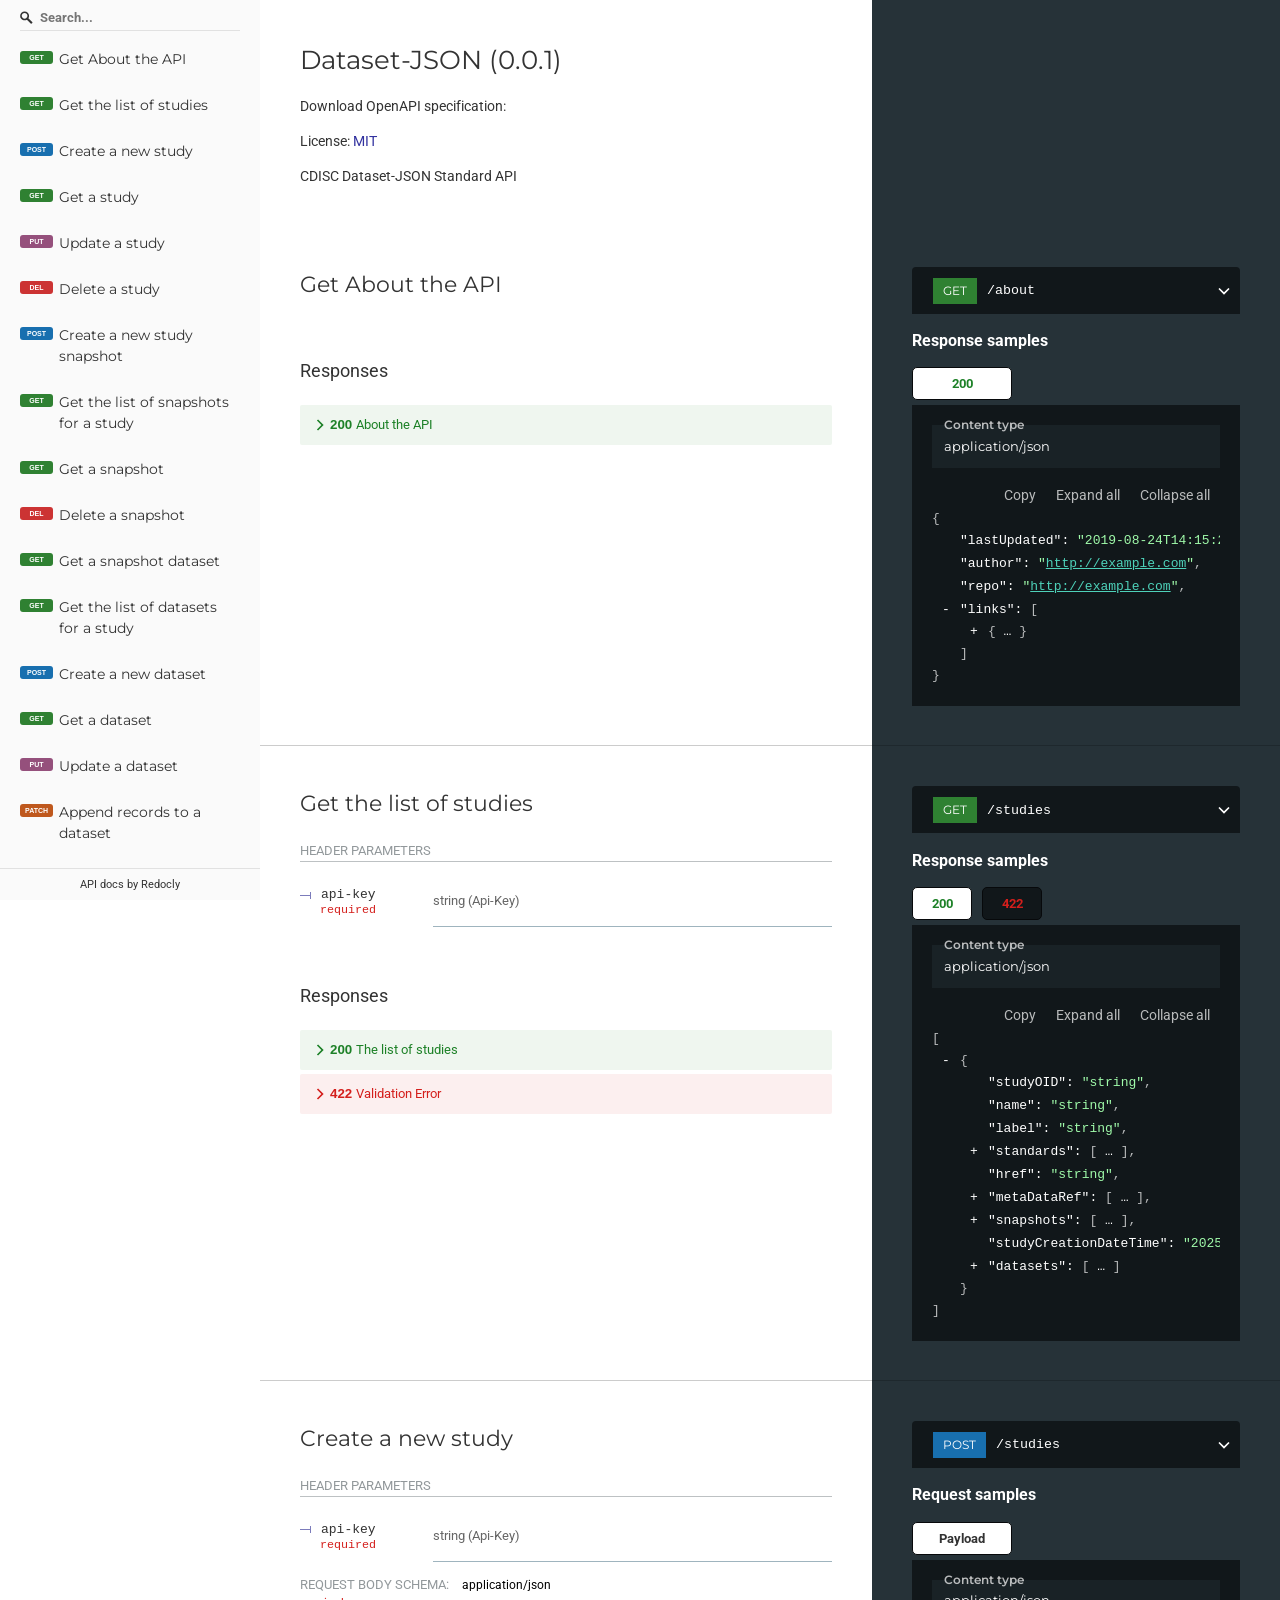
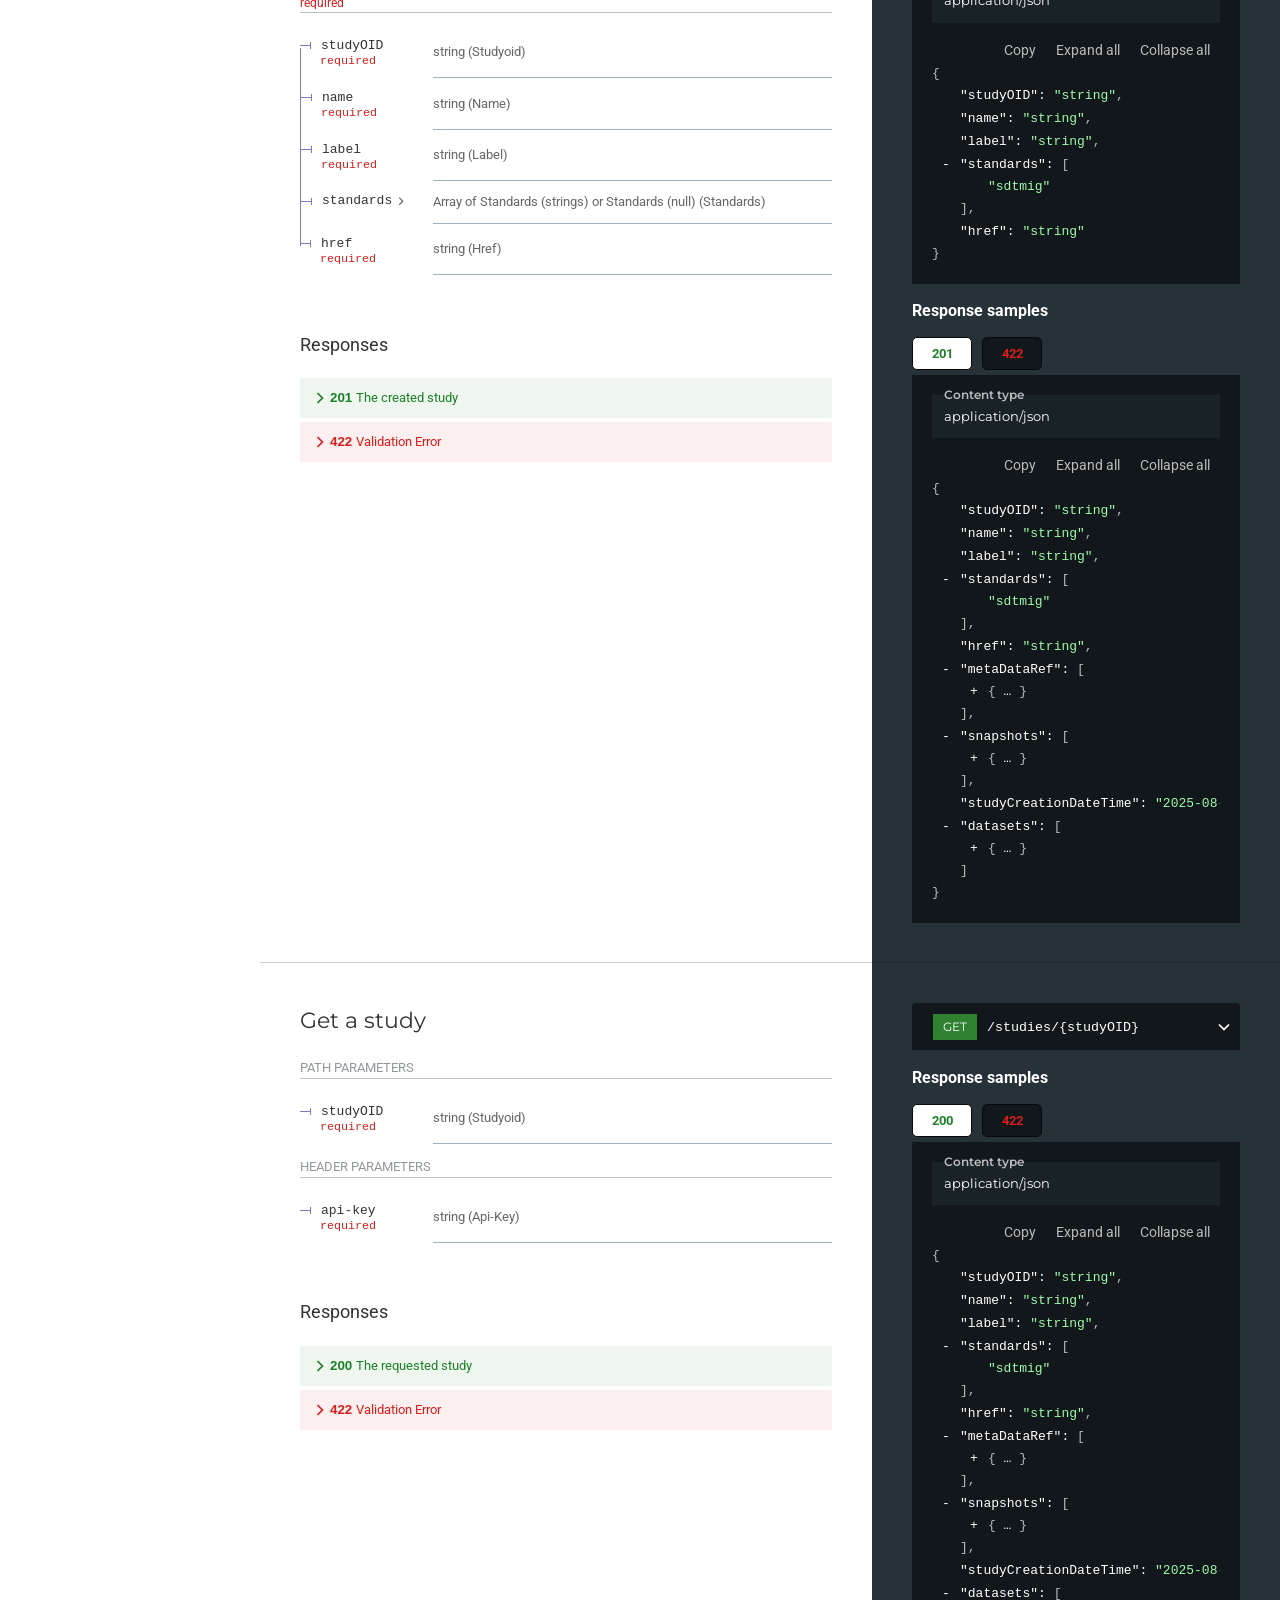
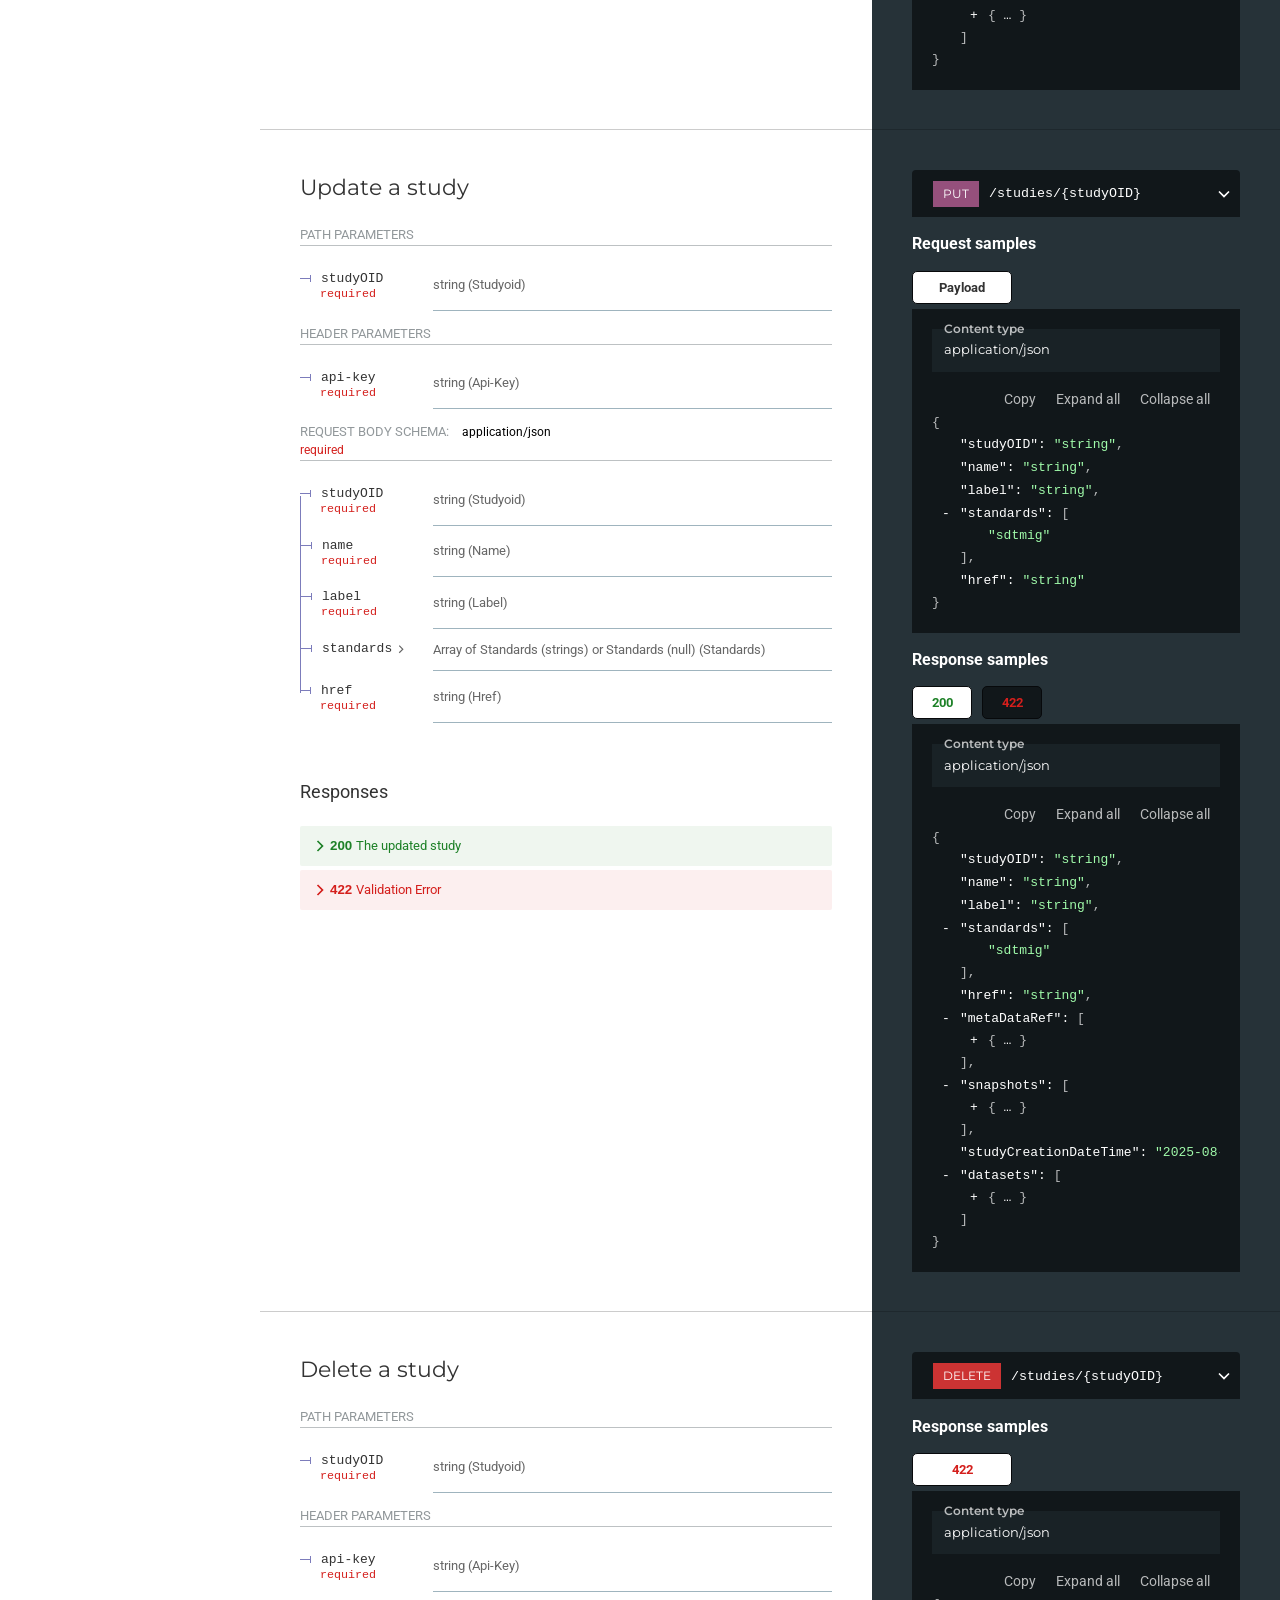
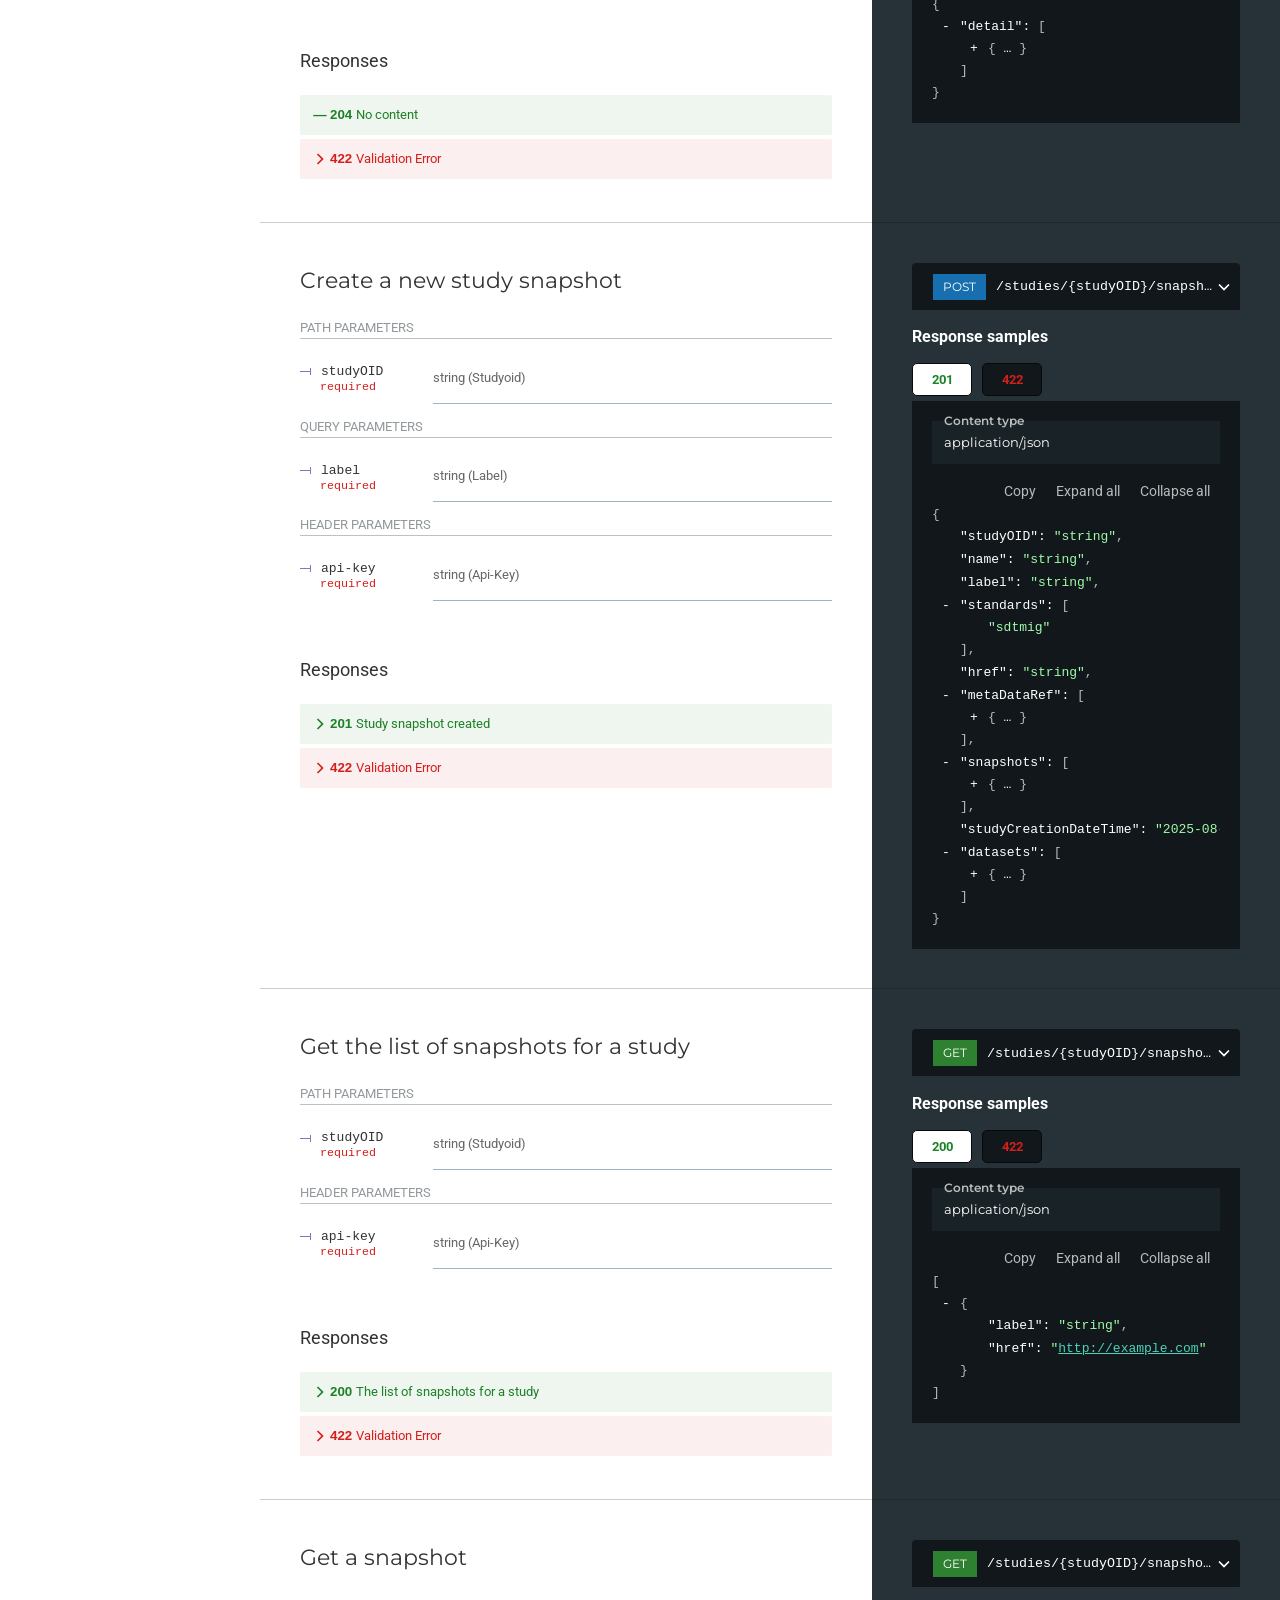
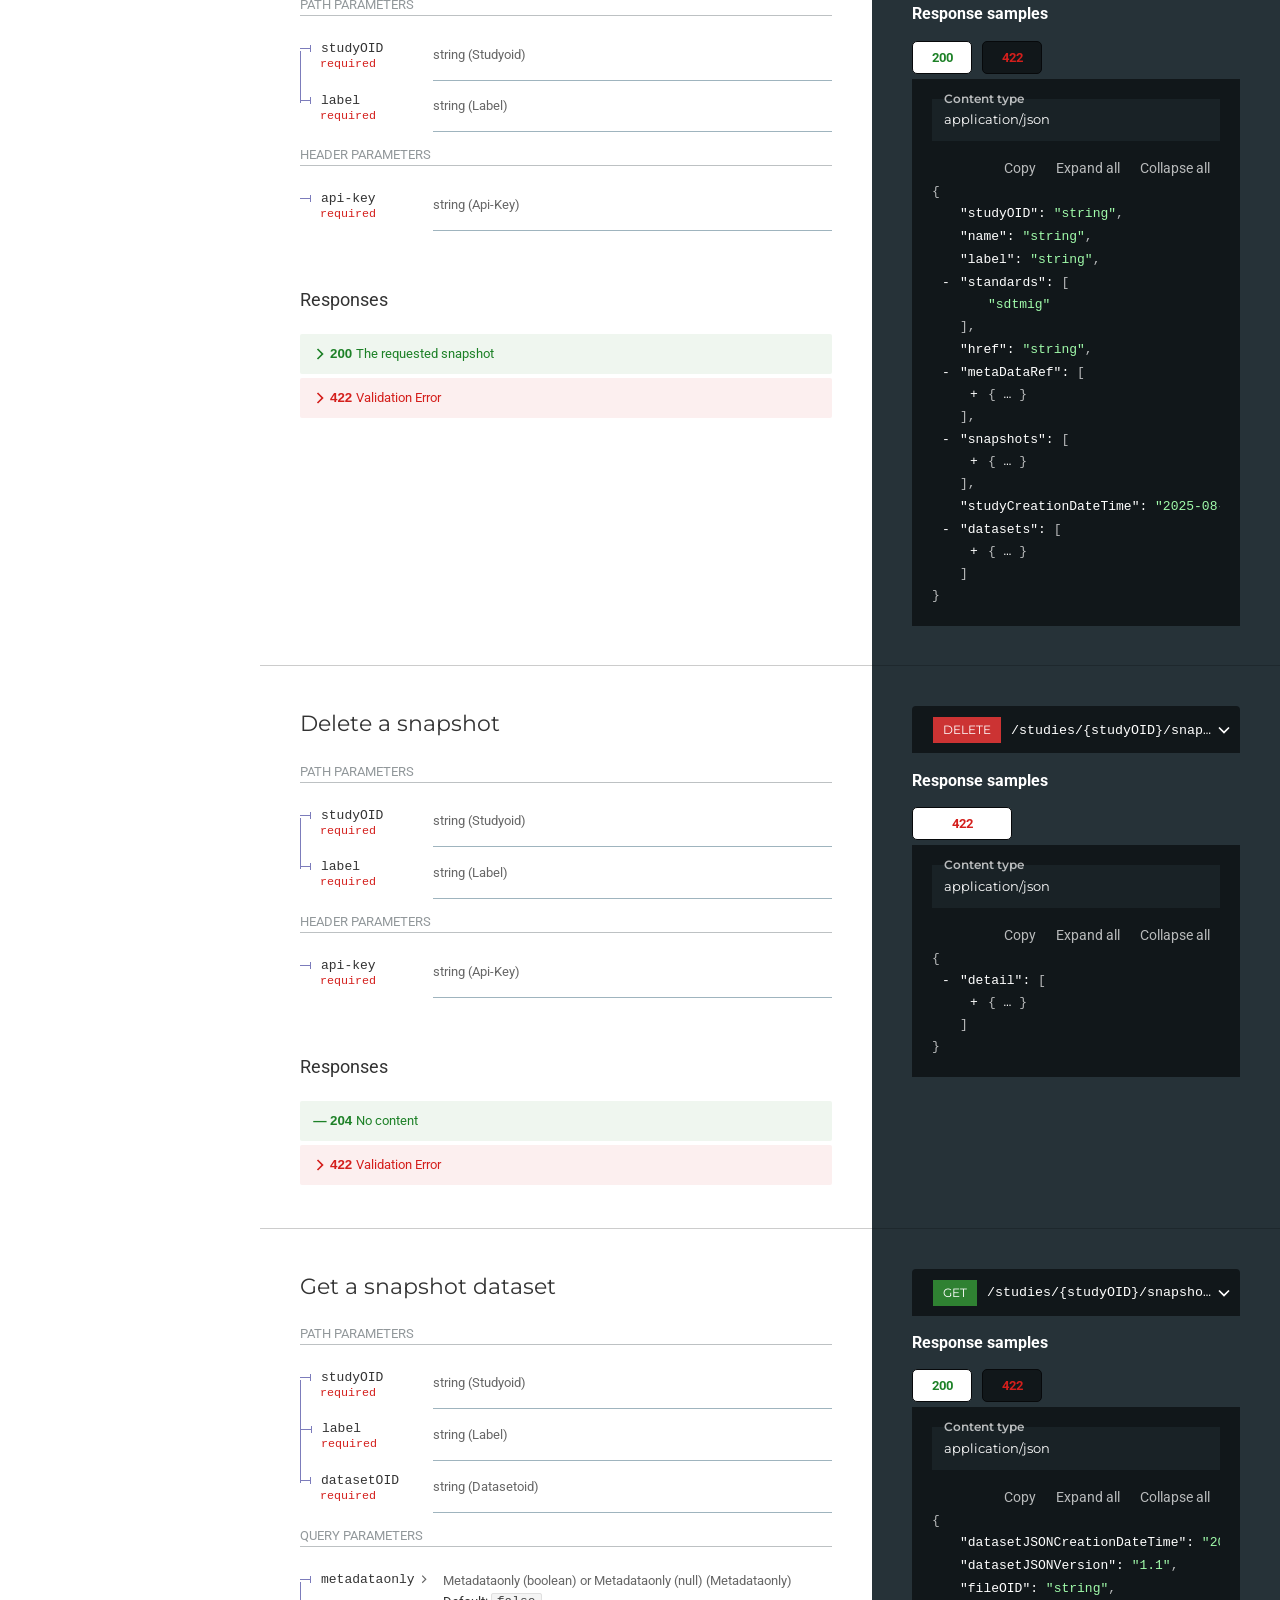
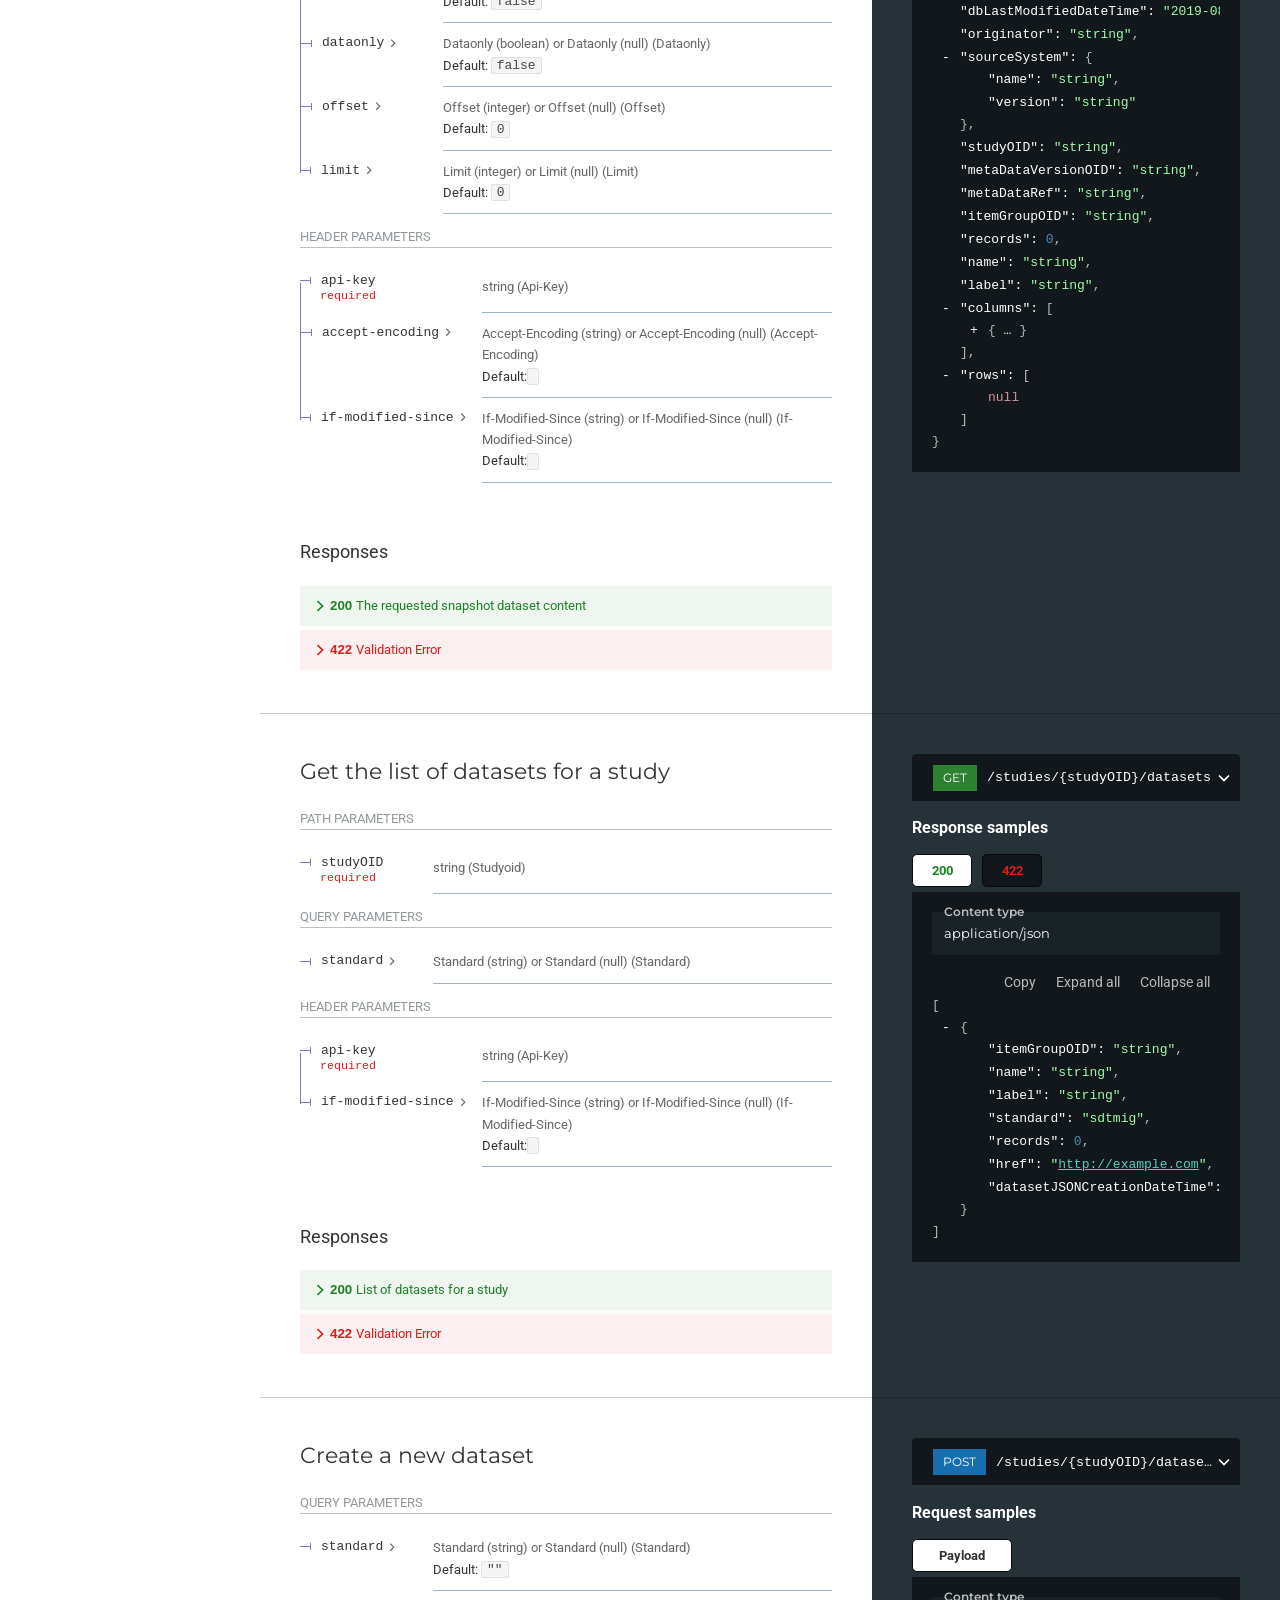
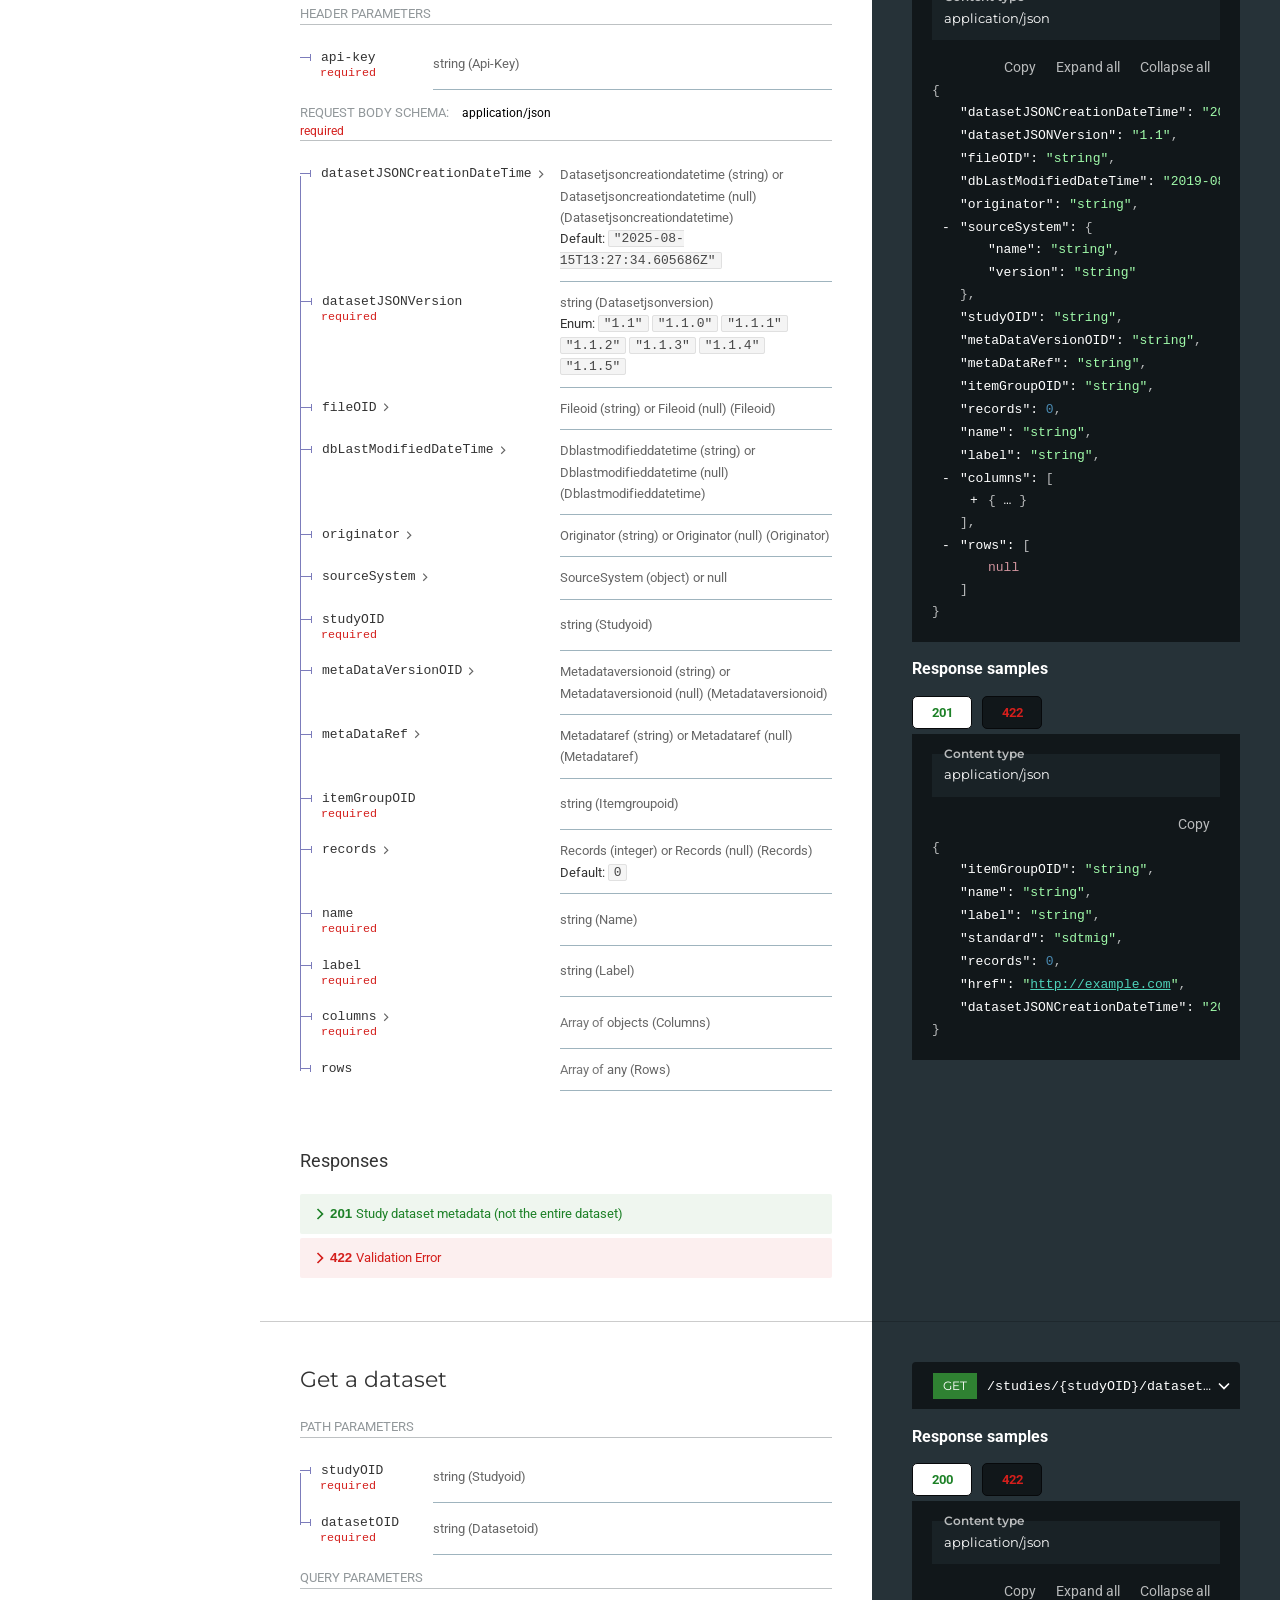
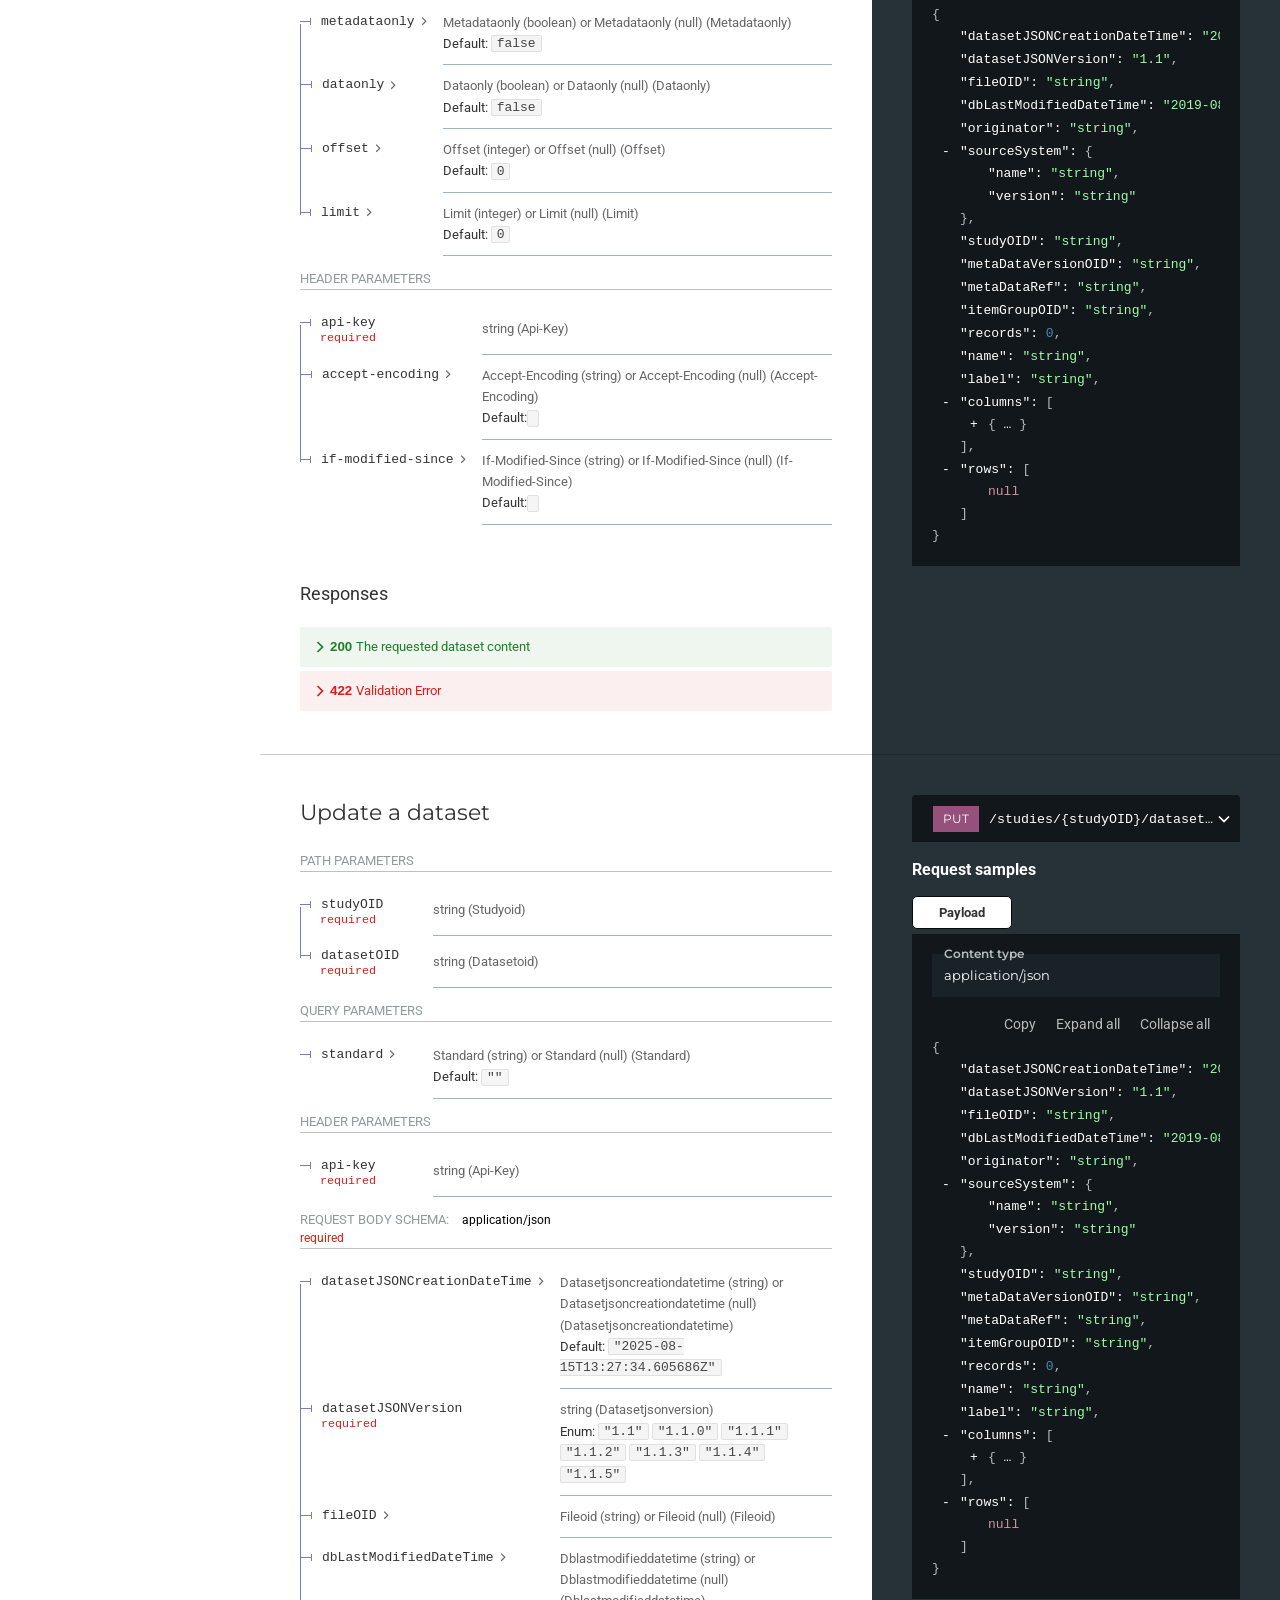
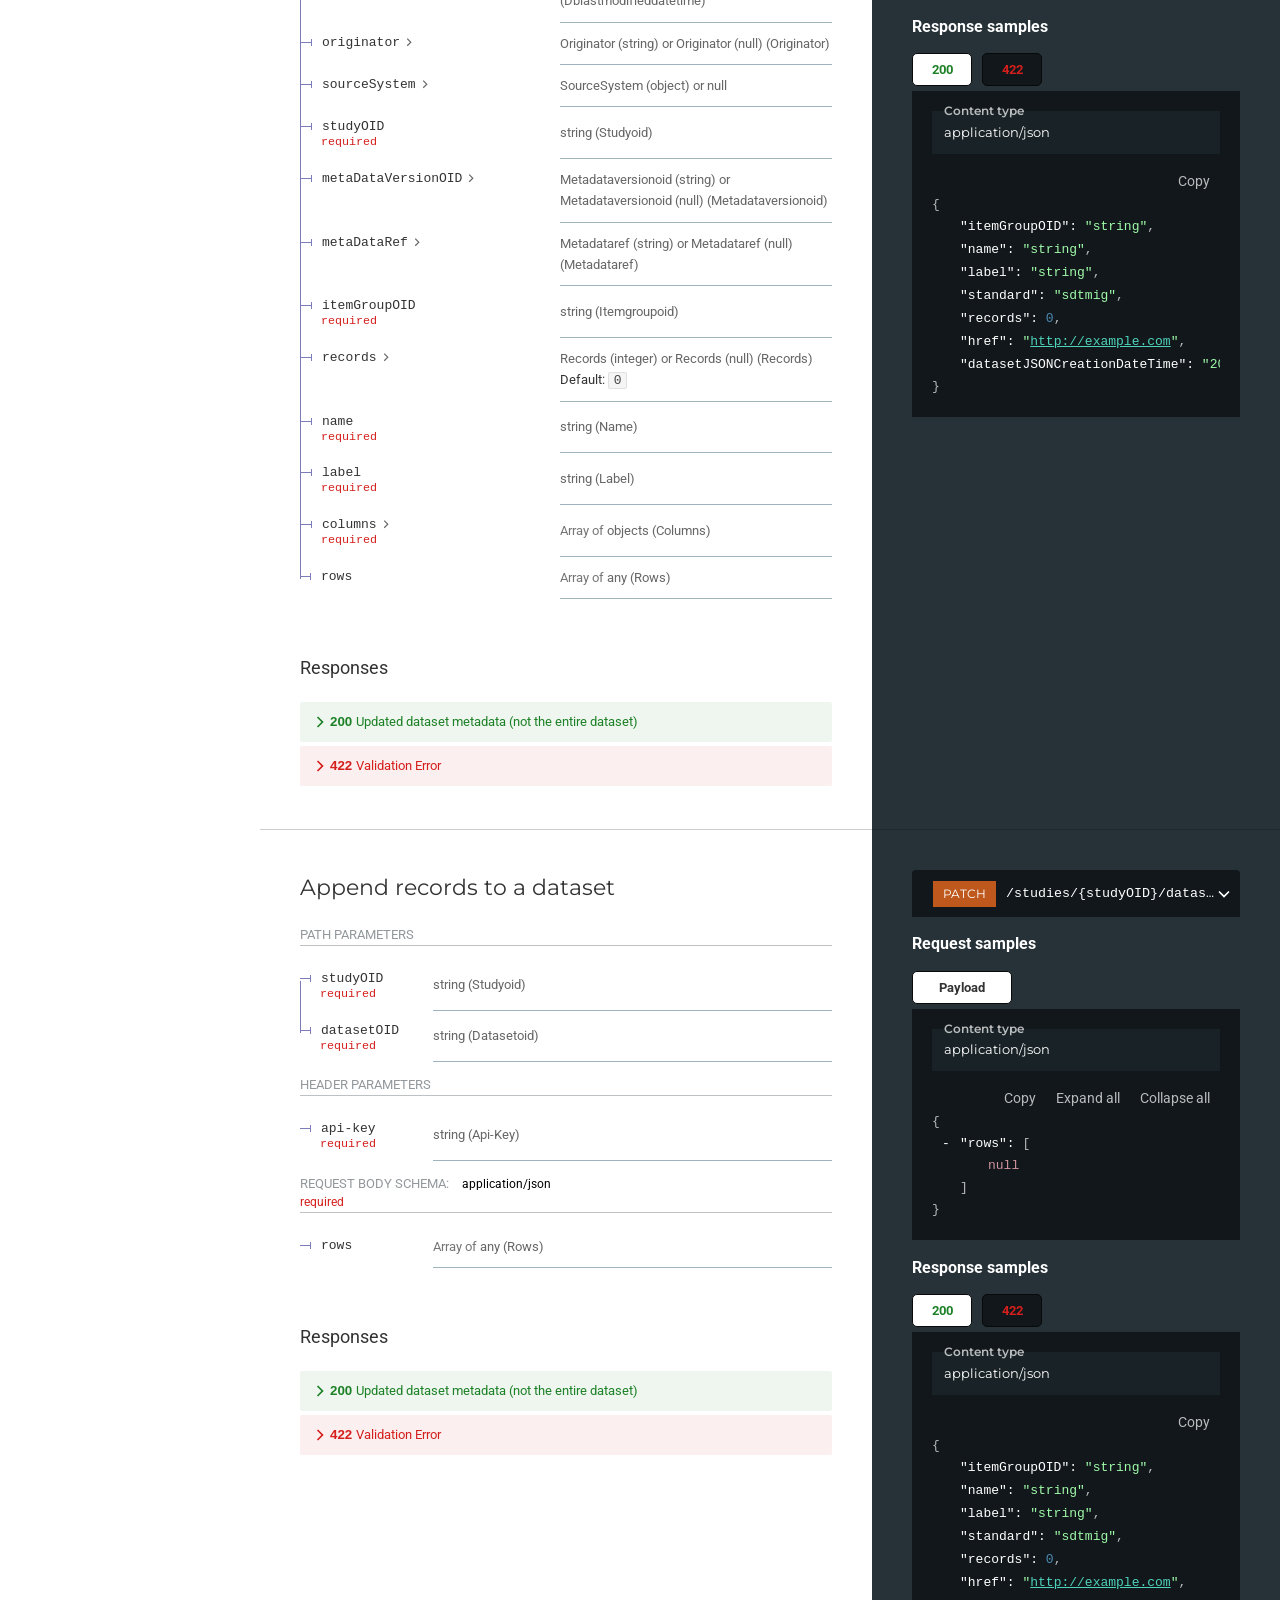
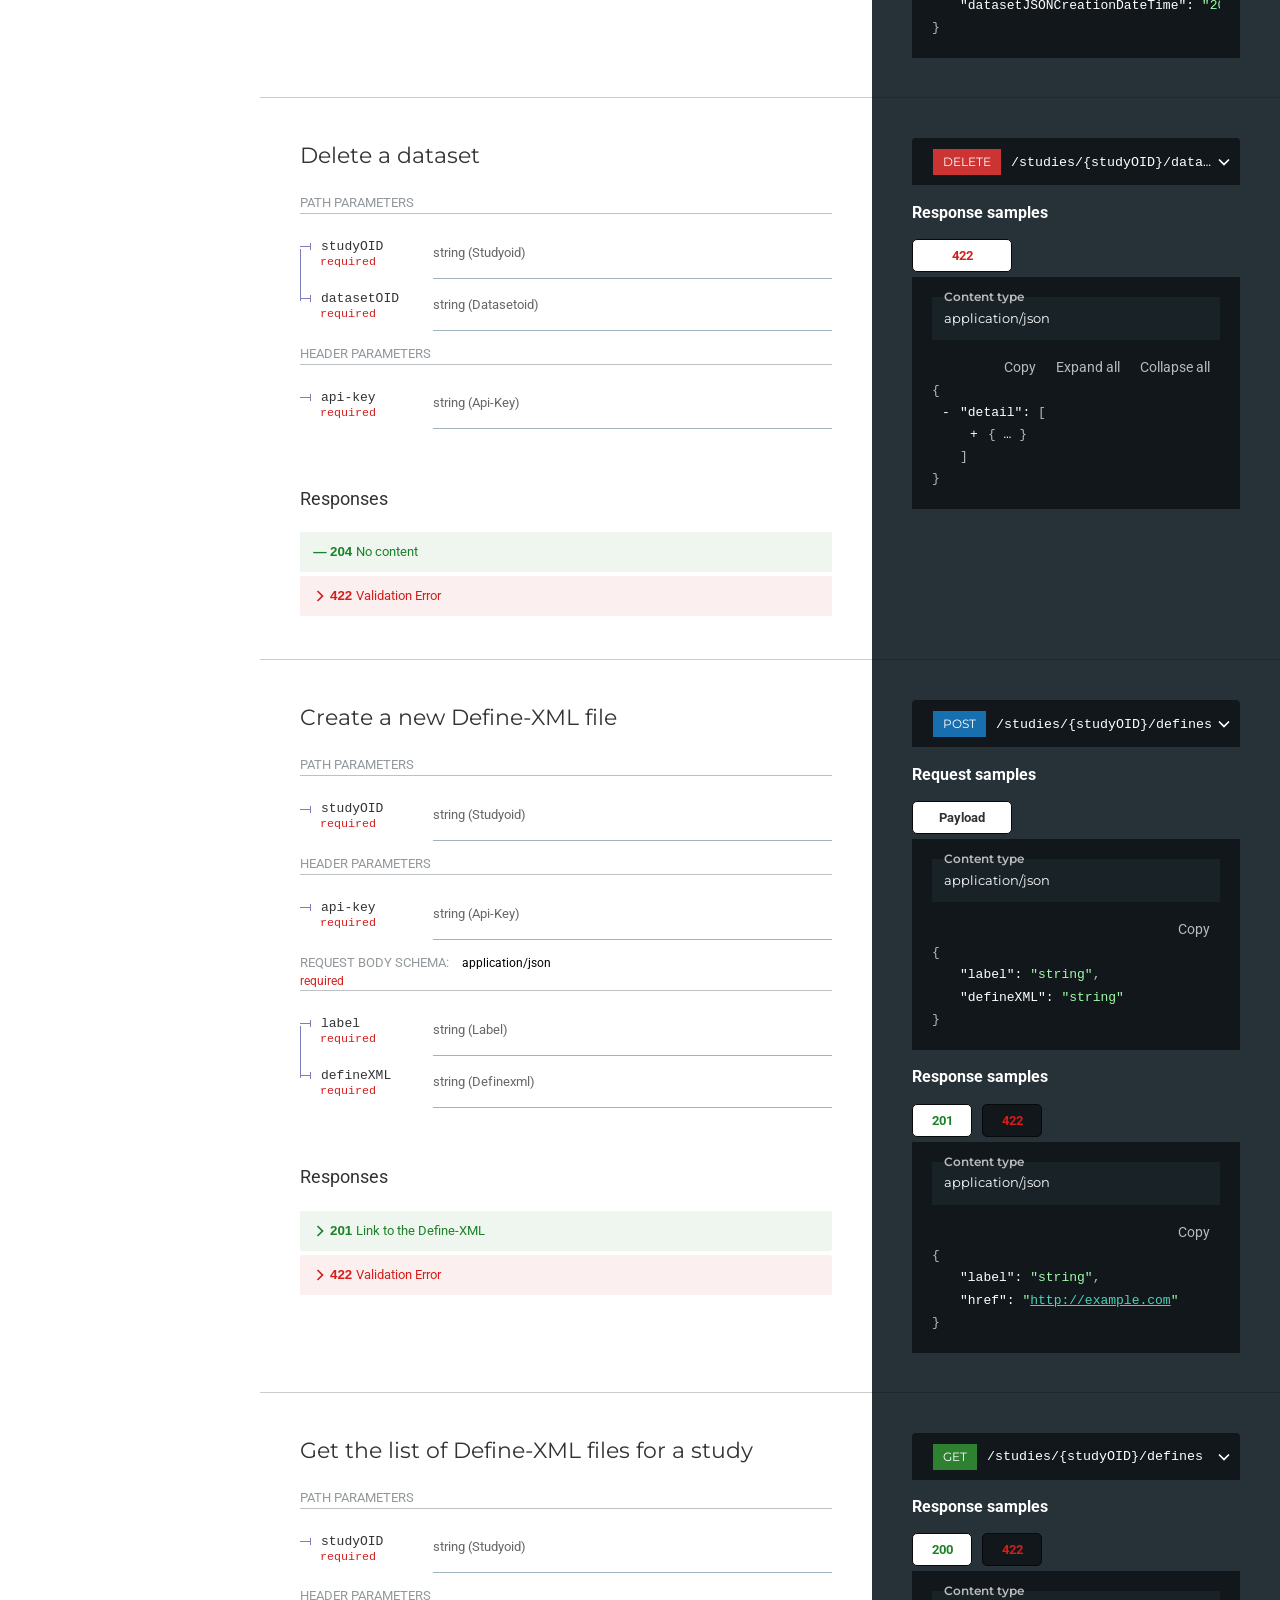
==== commit 7e6adff7: "updated request for study" ====
--- a/docs/index.html
+++ b/docs/index.html
@@ -368,7 +368,7 @@
 
 <body>
   
-      <div id="redoc"><div class="sc-Pgsbw eHdqcJ redoc-wrap"><div class="sc-fstJre dsiHUZ menu-content" style="top:0px;height:calc(100vh - 0px)"><div role="search" class="sc-iRcyzz gzMPIt"><svg class="sc-enPhjR SikXG search-icon" version="1.1" viewBox="0 0 1000 1000" x="0px" xmlns="http://www.w3.org/2000/svg" y="0px"><path d="M968.2,849.4L667.3,549c83.9-136.5,66.7-317.4-51.7-435.6C477.1-25,252.5-25,113.9,113.4c-138.5,138.3-138.5,362.6,0,501C219.2,730.1,413.2,743,547.6,666.5l301.9,301.4c43.6,43.6,76.9,14.9,104.2-12.4C981,928.3,1011.8,893,968.2,849.4z M524.5,522c-88.9,88.7-233,88.7-321.8,0c-88.9-88.7-88.9-232.6,0-321.3c88.9-88.7,233-88.7,321.8,0C613.4,289.4,613.4,433.3,524.5,522z"></path></svg><input placeholder="Search..." aria-label="Search" type="text" class="sc-lhsSio iOkeQy search-input" value=""/></div><div class="sc-eknHtZ ghzOpX scrollbar-container undefined"><ul role="menu" class="sc-zOxLx gAPKXX"><li tabindex="0" depth="2" data-item-id="operation/about_about_get" role="menuitem" aria-label="Get About the API" aria-expanded="false" class="sc-cgHfjM ixknQI"><label class="sc-fpikKz iHRgeo -depth2"><span type="get" class="sc-jxYSNo NmQLu operation-type get">get</span><span tabindex="0" width="calc(100% - 38px)" class="sc-gWaSiO cxcra">Get About the API</span></label></li><li tabindex="0" depth="2" data-item-id="operation/studies_studies_get" role="menuitem" aria-label="Get the list of studies" aria-expanded="false" class="sc-cgHfjM ixknQI"><label class="sc-fpikKz iHRgeo -depth2"><span type="get" class="sc-jxYSNo NmQLu operation-type get">get</span><span tabindex="0" width="calc(100% - 38px)" class="sc-gWaSiO cxcra">Get the list of studies</span></label></li><li tabindex="0" depth="2" data-item-id="operation/add_study_studies_post" role="menuitem" aria-label="Create a new study" aria-expanded="false" class="sc-cgHfjM ixknQI"><label class="sc-fpikKz iHRgeo -depth2"><span type="post" class="sc-jxYSNo NmQLu operation-type post">post</span><span tabindex="0" width="calc(100% - 38px)" class="sc-gWaSiO cxcra">Create a new study</span></label></li><li tabindex="0" depth="2" data-item-id="operation/study_studies__studyOID__get" role="menuitem" aria-label="Get a study" aria-expanded="false" class="sc-cgHfjM ixknQI"><label class="sc-fpikKz iHRgeo -depth2"><span type="get" class="sc-jxYSNo NmQLu operation-type get">get</span><span tabindex="0" width="calc(100% - 38px)" class="sc-gWaSiO cxcra">Get a study</span></label></li><li tabindex="0" depth="2" data-item-id="operation/update_study_studies__studyOID__put" role="menuitem" aria-label="Update a study" aria-expanded="false" class="sc-cgHfjM ixknQI"><label class="sc-fpikKz iHRgeo -depth2"><span type="put" class="sc-jxYSNo NmQLu operation-type put">put</span><span tabindex="0" width="calc(100% - 38px)" class="sc-gWaSiO cxcra">Update a study</span></label></li><li tabindex="0" depth="2" data-item-id="operation/delete_study_studies__studyOID__delete" role="menuitem" aria-label="Delete a study" aria-expanded="false" class="sc-cgHfjM ixknQI"><label class="sc-fpikKz iHRgeo -depth2"><span type="delete" class="sc-jxYSNo NmQLu operation-type delete">del</span><span tabindex="0" width="calc(100% - 38px)" class="sc-gWaSiO cxcra">Delete a study</span></label></li><li tabindex="0" depth="2" data-item-id="operation/add_snapshot_studies__studyOID__snapshots_post" role="menuitem" aria-label="Create a new study snapshot" aria-expanded="false" class="sc-cgHfjM ixknQI"><label class="sc-fpikKz iHRgeo -depth2"><span type="post" class="sc-jxYSNo NmQLu operation-type post">post</span><span tabindex="0" width="calc(100% - 38px)" class="sc-gWaSiO cxcra">Create a new study snapshot</span></label></li><li tabindex="0" depth="2" data-item-id="operation/snapshots_studies__studyOID__snapshots_get" role="menuitem" aria-label="Get the list of snapshots for a study" aria-expanded="false" class="sc-cgHfjM ixknQI"><label class="sc-fpikKz iHRgeo -depth2"><span type="get" class="sc-jxYSNo NmQLu operation-type get">get</span><span tabindex="0" width="calc(100% - 38px)" class="sc-gWaSiO cxcra">Get the list of snapshots for a study</span></label></li><li tabindex="0" depth="2" data-item-id="operation/snapshot_studies__studyOID__snapshots__label__get" role="menuitem" aria-label="Get a snapshot" aria-expanded="false" class="sc-cgHfjM ixknQI"><label class="sc-fpikKz iHRgeo -depth2"><span type="get" class="sc-jxYSNo NmQLu operation-type get">get</span><span tabindex="0" width="calc(100% - 38px)" class="sc-gWaSiO cxcra">Get a snapshot</span></label></li><li tabindex="0" depth="2" data-item-id="operation/delete_snapshot_studies__studyOID__snapshots__label__delete" role="menuitem" aria-label="Delete a snapshot" aria-expanded="false" class="sc-cgHfjM ixknQI"><label class="sc-fpikKz iHRgeo -depth2"><span type="delete" class="sc-jxYSNo NmQLu operation-type delete">del</span><span tabindex="0" width="calc(100% - 38px)" class="sc-gWaSiO cxcra">Delete a snapshot</span></label></li><li tabindex="0" depth="2" data-item-id="operation/datasets_studies__studyOID__datasets_get" role="menuitem" aria-label="Get the list of datasets for a study" aria-expanded="false" class="sc-cgHfjM ixknQI"><label class="sc-fpikKz iHRgeo -depth2"><span type="get" class="sc-jxYSNo NmQLu operation-type get">get</span><span tabindex="0" width="calc(100% - 38px)" class="sc-gWaSiO cxcra">Get the list of datasets for a study</span></label></li><li tabindex="0" depth="2" data-item-id="operation/post_dataset_studies__studyOID__datasets_post" role="menuitem" aria-label="Create a new dataset" aria-expanded="false" class="sc-cgHfjM ixknQI"><label class="sc-fpikKz iHRgeo -depth2"><span type="post" class="sc-jxYSNo NmQLu operation-type post">post</span><span tabindex="0" width="calc(100% - 38px)" class="sc-gWaSiO cxcra">Create a new dataset</span></label></li><li tabindex="0" depth="2" data-item-id="operation/dataset_studies__studyOID__datasets__datasetOID__get" role="menuitem" aria-label="Get a dataset" aria-expanded="false" class="sc-cgHfjM ixknQI"><label class="sc-fpikKz iHRgeo -depth2"><span type="get" class="sc-jxYSNo NmQLu operation-type get">get</span><span tabindex="0" width="calc(100% - 38px)" class="sc-gWaSiO cxcra">Get a dataset</span></label></li><li tabindex="0" depth="2" data-item-id="operation/update_dataset_studies__studyOID__datasets__datasetOID__put" role="menuitem" aria-label="Update a dataset" aria-expanded="false" class="sc-cgHfjM ixknQI"><label class="sc-fpikKz iHRgeo -depth2"><span type="put" class="sc-jxYSNo NmQLu operation-type put">put</span><span tabindex="0" width="calc(100% - 38px)" class="sc-gWaSiO cxcra">Update a dataset</span></label></li><li tabindex="0" depth="2" data-item-id="operation/append_dataset_studies__studyOID__datasets__datasetOID__patch" role="menuitem" aria-label="Append records to a dataset" aria-expanded="false" class="sc-cgHfjM ixknQI"><label class="sc-fpikKz iHRgeo -depth2"><span type="patch" class="sc-jxYSNo NmQLu operation-type patch">patch</span><span tabindex="0" width="calc(100% - 38px)" class="sc-gWaSiO cxcra">Append records to a dataset</span></label></li><li tabindex="0" depth="2" data-item-id="operation/delete_dataset_studies__studyOID__datasets__datasetOID__delete" role="menuitem" aria-label="Delete a dataset" aria-expanded="false" class="sc-cgHfjM ixknQI"><label class="sc-fpikKz iHRgeo -depth2"><span type="delete" class="sc-jxYSNo NmQLu operation-type delete">del</span><span tabindex="0" width="calc(100% - 38px)" class="sc-gWaSiO cxcra">Delete a dataset</span></label></li><li tabindex="0" depth="2" data-item-id="operation/add_define_studies__studyOID__defines_post" role="menuitem" aria-label="Create a new Define-XML file" aria-expanded="false" class="sc-cgHfjM ixknQI"><label class="sc-fpikKz iHRgeo -depth2"><span type="post" class="sc-jxYSNo NmQLu operation-type post">post</span><span tabindex="0" width="calc(100% - 38px)" class="sc-gWaSiO cxcra">Create a new Define-XML file</span></label></li><li tabindex="0" depth="2" data-item-id="operation/defines_studies__studyOID__defines_get" role="menuitem" aria-label="Get the list of Define-XML files for a study" aria-expanded="false" class="sc-cgHfjM ixknQI"><label class="sc-fpikKz iHRgeo -depth2"><span type="get" class="sc-jxYSNo NmQLu operation-type get">get</span><span tabindex="0" width="calc(100% - 38px)" class="sc-gWaSiO cxcra">Get the list of Define-XML files for a study</span></label></li><li tabindex="0" depth="2" data-item-id="operation/define_studies__studyOID__defines__label__get" role="menuitem" aria-label="Get a Define-XML" aria-expanded="false" class="sc-cgHfjM ixknQI"><label class="sc-fpikKz iHRgeo -depth2"><span type="get" class="sc-jxYSNo NmQLu operation-type get">get</span><span tabindex="0" width="calc(100% - 38px)" class="sc-gWaSiO cxcra">Get a Define-XML</span></label></li><li tabindex="0" depth="2" data-item-id="operation/update_define_studies__studyOID__defines__label__put" role="menuitem" aria-label="Update a Define-XML" aria-expanded="false" class="sc-cgHfjM ixknQI"><label class="sc-fpikKz iHRgeo -depth2"><span type="put" class="sc-jxYSNo NmQLu operation-type put">put</span><span tabindex="0" width="calc(100% - 38px)" class="sc-gWaSiO cxcra">Update a Define-XML</span></label></li><li tabindex="0" depth="2" data-item-id="operation/delete_define_studies__studyOID__defines__label__delete" role="menuitem" aria-label="Delete a Define-XML" aria-expanded="false" class="sc-cgHfjM ixknQI"><label class="sc-fpikKz iHRgeo -depth2"><span type="delete" class="sc-jxYSNo NmQLu operation-type delete">del</span><span tabindex="0" width="calc(100% - 38px)" class="sc-gWaSiO cxcra">Delete a Define-XML</span></label></li></ul><div class="sc-kSaXSp QuyG"><a target="_blank" rel="noopener noreferrer" href="https://redocly.com/redoc/">API docs by Redocly</a></div></div></div><div class="sc-jOlHRD bovaLG"><div class="sc-cZnrqW crXcHD"><svg class="" style="transform:translate(2px, -4px) rotate(180deg);transition:transform 0.2s ease" viewBox="0 0 926.23699 573.74994" version="1.1" x="0px" y="0px" width="15" height="15"><g transform="translate(904.92214,-879.1482)"><path d="
+      <div id="redoc"><div class="sc-Pgsbw eHdqcJ redoc-wrap"><div class="sc-fstJre dsiHUZ menu-content" style="top:0px;height:calc(100vh - 0px)"><div role="search" class="sc-iRcyzz gzMPIt"><svg class="sc-enPhjR SikXG search-icon" version="1.1" viewBox="0 0 1000 1000" x="0px" xmlns="http://www.w3.org/2000/svg" y="0px"><path d="M968.2,849.4L667.3,549c83.9-136.5,66.7-317.4-51.7-435.6C477.1-25,252.5-25,113.9,113.4c-138.5,138.3-138.5,362.6,0,501C219.2,730.1,413.2,743,547.6,666.5l301.9,301.4c43.6,43.6,76.9,14.9,104.2-12.4C981,928.3,1011.8,893,968.2,849.4z M524.5,522c-88.9,88.7-233,88.7-321.8,0c-88.9-88.7-88.9-232.6,0-321.3c88.9-88.7,233-88.7,321.8,0C613.4,289.4,613.4,433.3,524.5,522z"></path></svg><input placeholder="Search..." aria-label="Search" type="text" class="sc-lhsSio iOkeQy search-input" value=""/></div><div class="sc-eknHtZ ghzOpX scrollbar-container undefined"><ul role="menu" class="sc-zOxLx gAPKXX"><li tabindex="0" depth="2" data-item-id="operation/about_about_get" role="menuitem" aria-label="Get About the API" aria-expanded="false" class="sc-cgHfjM ixknQI"><label class="sc-fpikKz iHRgeo -depth2"><span type="get" class="sc-jxYSNo NmQLu operation-type get">get</span><span tabindex="0" width="calc(100% - 38px)" class="sc-gWaSiO cxcra">Get About the API</span></label></li><li tabindex="0" depth="2" data-item-id="operation/studies_studies_get" role="menuitem" aria-label="Get the list of studies" aria-expanded="false" class="sc-cgHfjM ixknQI"><label class="sc-fpikKz iHRgeo -depth2"><span type="get" class="sc-jxYSNo NmQLu operation-type get">get</span><span tabindex="0" width="calc(100% - 38px)" class="sc-gWaSiO cxcra">Get the list of studies</span></label></li><li tabindex="0" depth="2" data-item-id="operation/add_study_studies_post" role="menuitem" aria-label="Create a new study" aria-expanded="false" class="sc-cgHfjM ixknQI"><label class="sc-fpikKz iHRgeo -depth2"><span type="post" class="sc-jxYSNo NmQLu operation-type post">post</span><span tabindex="0" width="calc(100% - 38px)" class="sc-gWaSiO cxcra">Create a new study</span></label></li><li tabindex="0" depth="2" data-item-id="operation/study_studies__studyOID__get" role="menuitem" aria-label="Get a study" aria-expanded="false" class="sc-cgHfjM ixknQI"><label class="sc-fpikKz iHRgeo -depth2"><span type="get" class="sc-jxYSNo NmQLu operation-type get">get</span><span tabindex="0" width="calc(100% - 38px)" class="sc-gWaSiO cxcra">Get a study</span></label></li><li tabindex="0" depth="2" data-item-id="operation/update_study_studies__studyOID__put" role="menuitem" aria-label="Update a study" aria-expanded="false" class="sc-cgHfjM ixknQI"><label class="sc-fpikKz iHRgeo -depth2"><span type="put" class="sc-jxYSNo NmQLu operation-type put">put</span><span tabindex="0" width="calc(100% - 38px)" class="sc-gWaSiO cxcra">Update a study</span></label></li><li tabindex="0" depth="2" data-item-id="operation/delete_study_studies__studyOID__delete" role="menuitem" aria-label="Delete a study" aria-expanded="false" class="sc-cgHfjM ixknQI"><label class="sc-fpikKz iHRgeo -depth2"><span type="delete" class="sc-jxYSNo NmQLu operation-type delete">del</span><span tabindex="0" width="calc(100% - 38px)" class="sc-gWaSiO cxcra">Delete a study</span></label></li><li tabindex="0" depth="2" data-item-id="operation/add_snapshot_studies__studyOID__snapshots_post" role="menuitem" aria-label="Create a new study snapshot" aria-expanded="false" class="sc-cgHfjM ixknQI"><label class="sc-fpikKz iHRgeo -depth2"><span type="post" class="sc-jxYSNo NmQLu operation-type post">post</span><span tabindex="0" width="calc(100% - 38px)" class="sc-gWaSiO cxcra">Create a new study snapshot</span></label></li><li tabindex="0" depth="2" data-item-id="operation/snapshots_studies__studyOID__snapshots_get" role="menuitem" aria-label="Get the list of snapshots for a study" aria-expanded="false" class="sc-cgHfjM ixknQI"><label class="sc-fpikKz iHRgeo -depth2"><span type="get" class="sc-jxYSNo NmQLu operation-type get">get</span><span tabindex="0" width="calc(100% - 38px)" class="sc-gWaSiO cxcra">Get the list of snapshots for a study</span></label></li><li tabindex="0" depth="2" data-item-id="operation/snapshot_studies__studyOID__snapshots__label__get" role="menuitem" aria-label="Get a snapshot" aria-expanded="false" class="sc-cgHfjM ixknQI"><label class="sc-fpikKz iHRgeo -depth2"><span type="get" class="sc-jxYSNo NmQLu operation-type get">get</span><span tabindex="0" width="calc(100% - 38px)" class="sc-gWaSiO cxcra">Get a snapshot</span></label></li><li tabindex="0" depth="2" data-item-id="operation/delete_snapshot_studies__studyOID__snapshots__label__delete" role="menuitem" aria-label="Delete a snapshot" aria-expanded="false" class="sc-cgHfjM ixknQI"><label class="sc-fpikKz iHRgeo -depth2"><span type="delete" class="sc-jxYSNo NmQLu operation-type delete">del</span><span tabindex="0" width="calc(100% - 38px)" class="sc-gWaSiO cxcra">Delete a snapshot</span></label></li><li tabindex="0" depth="2" data-item-id="operation/dataset_studies__studyOID__snapshots__label__datasets__datasetOID__get" role="menuitem" aria-label="Get a snapshot dataset" aria-expanded="false" class="sc-cgHfjM ixknQI"><label class="sc-fpikKz iHRgeo -depth2"><span type="get" class="sc-jxYSNo NmQLu operation-type get">get</span><span tabindex="0" width="calc(100% - 38px)" class="sc-gWaSiO cxcra">Get a snapshot dataset</span></label></li><li tabindex="0" depth="2" data-item-id="operation/datasets_studies__studyOID__datasets_get" role="menuitem" aria-label="Get the list of datasets for a study" aria-expanded="false" class="sc-cgHfjM ixknQI"><label class="sc-fpikKz iHRgeo -depth2"><span type="get" class="sc-jxYSNo NmQLu operation-type get">get</span><span tabindex="0" width="calc(100% - 38px)" class="sc-gWaSiO cxcra">Get the list of datasets for a study</span></label></li><li tabindex="0" depth="2" data-item-id="operation/post_dataset_studies__studyOID__datasets_post" role="menuitem" aria-label="Create a new dataset" aria-expanded="false" class="sc-cgHfjM ixknQI"><label class="sc-fpikKz iHRgeo -depth2"><span type="post" class="sc-jxYSNo NmQLu operation-type post">post</span><span tabindex="0" width="calc(100% - 38px)" class="sc-gWaSiO cxcra">Create a new dataset</span></label></li><li tabindex="0" depth="2" data-item-id="operation/dataset_studies__studyOID__datasets__datasetOID__get" role="menuitem" aria-label="Get a dataset" aria-expanded="false" class="sc-cgHfjM ixknQI"><label class="sc-fpikKz iHRgeo -depth2"><span type="get" class="sc-jxYSNo NmQLu operation-type get">get</span><span tabindex="0" width="calc(100% - 38px)" class="sc-gWaSiO cxcra">Get a dataset</span></label></li><li tabindex="0" depth="2" data-item-id="operation/update_dataset_studies__studyOID__datasets__datasetOID__put" role="menuitem" aria-label="Update a dataset" aria-expanded="false" class="sc-cgHfjM ixknQI"><label class="sc-fpikKz iHRgeo -depth2"><span type="put" class="sc-jxYSNo NmQLu operation-type put">put</span><span tabindex="0" width="calc(100% - 38px)" class="sc-gWaSiO cxcra">Update a dataset</span></label></li><li tabindex="0" depth="2" data-item-id="operation/append_dataset_studies__studyOID__datasets__datasetOID__patch" role="menuitem" aria-label="Append records to a dataset" aria-expanded="false" class="sc-cgHfjM ixknQI"><label class="sc-fpikKz iHRgeo -depth2"><span type="patch" class="sc-jxYSNo NmQLu operation-type patch">patch</span><span tabindex="0" width="calc(100% - 38px)" class="sc-gWaSiO cxcra">Append records to a dataset</span></label></li><li tabindex="0" depth="2" data-item-id="operation/delete_dataset_studies__studyOID__datasets__datasetOID__delete" role="menuitem" aria-label="Delete a dataset" aria-expanded="false" class="sc-cgHfjM ixknQI"><label class="sc-fpikKz iHRgeo -depth2"><span type="delete" class="sc-jxYSNo NmQLu operation-type delete">del</span><span tabindex="0" width="calc(100% - 38px)" class="sc-gWaSiO cxcra">Delete a dataset</span></label></li><li tabindex="0" depth="2" data-item-id="operation/add_define_studies__studyOID__defines_post" role="menuitem" aria-label="Create a new Define-XML file" aria-expanded="false" class="sc-cgHfjM ixknQI"><label class="sc-fpikKz iHRgeo -depth2"><span type="post" class="sc-jxYSNo NmQLu operation-type post">post</span><span tabindex="0" width="calc(100% - 38px)" class="sc-gWaSiO cxcra">Create a new Define-XML file</span></label></li><li tabindex="0" depth="2" data-item-id="operation/defines_studies__studyOID__defines_get" role="menuitem" aria-label="Get the list of Define-XML files for a study" aria-expanded="false" class="sc-cgHfjM ixknQI"><label class="sc-fpikKz iHRgeo -depth2"><span type="get" class="sc-jxYSNo NmQLu operation-type get">get</span><span tabindex="0" width="calc(100% - 38px)" class="sc-gWaSiO cxcra">Get the list of Define-XML files for a study</span></label></li><li tabindex="0" depth="2" data-item-id="operation/define_studies__studyOID__defines__label__get" role="menuitem" aria-label="Get a Define-XML" aria-expanded="false" class="sc-cgHfjM ixknQI"><label class="sc-fpikKz iHRgeo -depth2"><span type="get" class="sc-jxYSNo NmQLu operation-type get">get</span><span tabindex="0" width="calc(100% - 38px)" class="sc-gWaSiO cxcra">Get a Define-XML</span></label></li><li tabindex="0" depth="2" data-item-id="operation/update_define_studies__studyOID__defines__label__put" role="menuitem" aria-label="Update a Define-XML" aria-expanded="false" class="sc-cgHfjM ixknQI"><label class="sc-fpikKz iHRgeo -depth2"><span type="put" class="sc-jxYSNo NmQLu operation-type put">put</span><span tabindex="0" width="calc(100% - 38px)" class="sc-gWaSiO cxcra">Update a Define-XML</span></label></li><li tabindex="0" depth="2" data-item-id="operation/delete_define_studies__studyOID__defines__label__delete" role="menuitem" aria-label="Delete a Define-XML" aria-expanded="false" class="sc-cgHfjM ixknQI"><label class="sc-fpikKz iHRgeo -depth2"><span type="delete" class="sc-jxYSNo NmQLu operation-type delete">del</span><span tabindex="0" width="calc(100% - 38px)" class="sc-gWaSiO cxcra">Delete a Define-XML</span></label></li></ul><div class="sc-kSaXSp QuyG"><a target="_blank" rel="noopener noreferrer" href="https://redocly.com/redoc/">API docs by Redocly</a></div></div></div><div class="sc-jOlHRD bovaLG"><div class="sc-cZnrqW crXcHD"><svg class="" style="transform:translate(2px, -4px) rotate(180deg);transition:transform 0.2s ease" viewBox="0 0 926.23699 573.74994" version="1.1" x="0px" y="0px" width="15" height="15"><g transform="translate(904.92214,-879.1482)"><path d="
           m -673.67664,1221.6502 -231.2455,-231.24803 55.6165,
           -55.627 c 30.5891,-30.59485 56.1806,-55.627 56.8701,-55.627 0.6894,
           0 79.8637,78.60862 175.9427,174.68583 l 174.6892,174.6858 174.6892,
@@ -394,19 +394,19 @@
 " class="sc-eVqvcJ sc-fszimp sc-etsjJW kIppRw jnwENr ljKHqG"><p>The list of studies</p>
 </div></button></div><div><button class="sc-jIDBmd ifAHvq"><svg class="sc-dntSTA jKYZgc" version="1.1" viewBox="0 0 24 24" x="0" xmlns="http://www.w3.org/2000/svg" y="0" aria-hidden="true"><polygon points="17.3 8.3 12 13.6 6.7 8.3 5.3 9.7 12 16.4 18.7 9.7 "></polygon></svg><strong class="sc-eJvlPh fBhAXU">422<!-- --> </strong><div html="&lt;p&gt;Validation Error&lt;/p&gt;
 " class="sc-eVqvcJ sc-fszimp sc-etsjJW kIppRw jnwENr ljKHqG"><p>Validation Error</p>
-</div></button></div></div></div><div class="sc-jwTyAe sc-hjsuWn bDYKKx FFPsr"><div class="sc-eZSpzM jjnszm"><button class="sc-buTqWO iPCVMX"><span type="get" class="sc-fQLpxn dynMBc http-verb get">get</span><span class="sc-jvKoal kZcHWP">/studies</span><svg class="sc-dntSTA iuNpUs" style="margin-right:-25px" version="1.1" viewBox="0 0 24 24" x="0" xmlns="http://www.w3.org/2000/svg" y="0" aria-hidden="true"><polygon points="17.3 8.3 12 13.6 6.7 8.3 5.3 9.7 12 16.4 18.7 9.7 "></polygon></svg></button><div aria-hidden="true" class="sc-ecJghI ga-DQLq"><div class="sc-iyBeIh icOxsG"><div html="" class="sc-eVqvcJ sc-fszimp kIppRw drqpJr"></div><div tabindex="0" role="button"><div class="sc-xKhEK okJpy"><span></span>/studies</div></div></div></div></div><div><h3 class="sc-lgpSej drJHMo"> <!-- -->Response samples<!-- --> </h3><div class="sc-cOpnSz fyxuKi" data-rttabs="true"><ul class="react-tabs__tab-list" role="tablist"><li class="tab-success react-tabs__tab--selected" role="tab" id="tab«R4sha»0" aria-selected="true" aria-disabled="false" aria-controls="panel«R4sha»0" tabindex="0" data-rttab="true">200</li><li class="tab-error" role="tab" id="tab«R4sha»1" aria-selected="false" aria-disabled="false" aria-controls="panel«R4sha»1" data-rttab="true">422</li></ul><div class="react-tabs__tab-panel react-tabs__tab-panel--selected" role="tabpanel" id="panel«R4sha»0" aria-labelledby="tab«R4sha»0"><div><div class="sc-bSFBcf iLdyBp"><span class="sc-gahYZc cXitJ">Content type</span><div class="sc-bAehkN iNRAJK">application/json</div></div><div class="sc-blIAwI eKKwxo"><div class="sc-dClGHI fdRrNy"><div class="sc-bbbBoY bBWkcI"><button><div class="sc-fYmhhH iNCOCX">Copy</div></button><button> Expand all </button><button> Collapse all </button></div><div tabindex="0" class="sc-eVqvcJ kIppRw sc-fhfEft dFvLDb"><div class="redoc-json"><code><button class="collapser" aria-label="collapse"></button><span class="token punctuation">[</span><span class="ellipsis"></span><ul class="array collapsible"><li><div class="hoverable "><button class="collapser" aria-label="collapse"></button><span class="token punctuation">{</span><span class="ellipsis"></span><ul class="obj collapsible"><li><div class="hoverable collapsed"><span class="property token string">"studyOID"</span>: <span class="token string">&quot;string&quot;</span><span class="token punctuation">,</span></div></li><li><div class="hoverable collapsed"><span class="property token string">"name"</span>: <span class="token string">&quot;string&quot;</span><span class="token punctuation">,</span></div></li><li><div class="hoverable collapsed"><span class="property token string">"label"</span>: <span class="token string">&quot;string&quot;</span><span class="token punctuation">,</span></div></li><li><div class="hoverable collapsed"><span class="property token string">"standards"</span>: <button class="collapser" aria-label="expand"></button><span class="token punctuation">[</span><span class="ellipsis"></span><ul class="array collapsible"><li><div class="hoverable collapsed"><span class="token string">&quot;sdtmig&quot;</span></div></li></ul><span class="token punctuation">]</span><span class="token punctuation">,</span></div></li><li><div class="hoverable collapsed"><span class="property token string">"href"</span>: <span class="token string">&quot;string&quot;</span><span class="token punctuation">,</span></div></li><li><div class="hoverable collapsed"><span class="property token string">"metaDataRef"</span>: <button class="collapser" aria-label="expand"></button><span class="token punctuation">[</span><span class="ellipsis"></span><ul class="array collapsible"><li><div class="hoverable collapsed"><button class="collapser" aria-label="expand"></button><span class="token punctuation">{</span><span class="ellipsis"></span><ul class="obj collapsible"><li><div class="hoverable collapsed"><span class="property token string">"label"</span>: <span class="token string">&quot;string&quot;</span><span class="token punctuation">,</span></div></li><li><div class="hoverable collapsed"><span class="property token string">"href"</span>: <span class="token string">&quot;</span><a href="http://example.com">http://example.com</a><span class="token string">&quot;</span></div></li></ul><span class="token punctuation">}</span></div></li></ul><span class="token punctuation">]</span><span class="token punctuation">,</span></div></li><li><div class="hoverable collapsed"><span class="property token string">"snapshots"</span>: <button class="collapser" aria-label="expand"></button><span class="token punctuation">[</span><span class="ellipsis"></span><ul class="array collapsible"><li><div class="hoverable collapsed"><button class="collapser" aria-label="expand"></button><span class="token punctuation">{</span><span class="ellipsis"></span><ul class="obj collapsible"><li><div class="hoverable collapsed"><span class="property token string">"label"</span>: <span class="token string">&quot;string&quot;</span><span class="token punctuation">,</span></div></li><li><div class="hoverable collapsed"><span class="property token string">"href"</span>: <span class="token string">&quot;</span><a href="http://example.com">http://example.com</a><span class="token string">&quot;</span></div></li></ul><span class="token punctuation">}</span></div></li></ul><span class="token punctuation">]</span><span class="token punctuation">,</span></div></li><li><div class="hoverable collapsed"><span class="property token string">"studyCreationDateTime"</span>: <span class="token string">&quot;2025-08-08T20:04:56.617910Z&quot;</span><span class="token punctuation">,</span></div></li><li><div class="hoverable collapsed"><span class="property token string">"datasets"</span>: <button class="collapser" aria-label="expand"></button><span class="token punctuation">[</span><span class="ellipsis"></span><ul class="array collapsible"><li><div class="hoverable collapsed"><button class="collapser" aria-label="expand"></button><span class="token punctuation">{</span><span class="ellipsis"></span><ul class="obj collapsible"><li><div class="hoverable collapsed"><span class="property token string">"itemGroupOID"</span>: <span class="token string">&quot;string&quot;</span><span class="token punctuation">,</span></div></li><li><div class="hoverable collapsed"><span class="property token string">"name"</span>: <span class="token string">&quot;string&quot;</span><span class="token punctuation">,</span></div></li><li><div class="hoverable collapsed"><span class="property token string">"label"</span>: <span class="token string">&quot;string&quot;</span><span class="token punctuation">,</span></div></li><li><div class="hoverable collapsed"><span class="property token string">"standard"</span>: <span class="token string">&quot;sdtmig&quot;</span><span class="token punctuation">,</span></div></li><li><div class="hoverable collapsed"><span class="property token string">"records"</span>: <span class="token number">0</span><span class="token punctuation">,</span></div></li><li><div class="hoverable collapsed"><span class="property token string">"href"</span>: <span class="token string">&quot;</span><a href="http://example.com">http://example.com</a><span class="token string">&quot;</span><span class="token punctuation">,</span></div></li><li><div class="hoverable collapsed"><span class="property token string">"datasetJSONCreationDateTime"</span>: <span class="token string">&quot;2025-08-08T20:04:56.616044Z&quot;</span></div></li></ul><span class="token punctuation">}</span></div></li></ul><span class="token punctuation">]</span></div></li></ul><span class="token punctuation">}</span></div></li></ul><span class="token punctuation">]</span></code></div></div></div></div></div></div><div class="react-tabs__tab-panel" role="tabpanel" id="panel«R4sha»1" aria-labelledby="tab«R4sha»1"></div></div></div></div></div></div><div id="operation/add_study_studies_post" data-section-id="operation/add_study_studies_post" class="sc-dTvVRJ gHrCVQ"><div data-section-id="operation/add_study_studies_post" id="operation/add_study_studies_post" class="sc-jJLAfE gkiSyE"><div class="sc-ggWZvA fqkwbU"><h2 class="sc-kNOymR iFSqkw"><a class="sc-kcLKEh fRdsOi" href="#operation/add_study_studies_post" aria-label="operation/add_study_studies_post"></a>Create a new study<!-- --> </h2><div><h5 class="sc-eqYatC czjApA">header<!-- --> Parameters</h5><table class="sc-eqNDNG icJLQx"><tbody><tr class="last "><td kind="field" title="api-key" class="sc-kCuUfV sc-fbQrwq gdmNWp dFOJWJ"><span class="sc-hwddKA cteAyA"></span><span class="property-name">api-key</span><div class="sc-bEjUoa sc-iIvHqT lhyyLL crXmiY">required</div></td><td class="sc-gGKoUb ixGaBD"><div><div><span class="sc-bEjUoa sc-boKDdR lhyyLL jYezsP"></span><span class="sc-bEjUoa sc-fOOuSg lhyyLL dbKJYq">string</span><span class="sc-bEjUoa sc-hdBJTi lhyyLL nwQTz"> (<!-- -->Api-Key<!-- -->) </span></div> <div><div html="" class="sc-eVqvcJ sc-fszimp kIppRw drqpJr"></div></div></div></td></tr></tbody></table></div><h5 class="sc-eqYatC czjApA">Request Body schema: <span class="sc-dNFkOE cFlAeY">application/json</span><div class="sc-bEjUoa sc-iIvHqT sc-eTCgfj lhyyLL crXmiY foplsk">required</div></h5><div html="" class="sc-eVqvcJ sc-fszimp kIppRw kbZred"></div><table class="sc-eqNDNG icJLQx"><tbody><tr class=""><td kind="field" title="studyOID" class="sc-kCuUfV sc-fbQrwq gdmNWp dFOJWJ"><span class="sc-hwddKA cteAyA"></span><span class="property-name">studyOID</span><div class="sc-bEjUoa sc-iIvHqT lhyyLL crXmiY">required</div></td><td class="sc-gGKoUb ixGaBD"><div><div><span class="sc-bEjUoa sc-boKDdR lhyyLL jYezsP"></span><span class="sc-bEjUoa sc-fOOuSg lhyyLL dbKJYq">string</span><span class="sc-bEjUoa sc-hdBJTi lhyyLL nwQTz"> (<!-- -->Studyoid<!-- -->) </span></div> <div><div html="" class="sc-eVqvcJ sc-fszimp kIppRw drqpJr"></div></div></div></td></tr><tr class=""><td kind="field" title="name" class="sc-kCuUfV sc-fbQrwq gdmNWp dFOJWJ"><span class="sc-hwddKA cteAyA"></span><span class="property-name">name</span><div class="sc-bEjUoa sc-iIvHqT lhyyLL crXmiY">required</div></td><td class="sc-gGKoUb ixGaBD"><div><div><span class="sc-bEjUoa sc-boKDdR lhyyLL jYezsP"></span><span class="sc-bEjUoa sc-fOOuSg lhyyLL dbKJYq">string</span><span class="sc-bEjUoa sc-hdBJTi lhyyLL nwQTz"> (<!-- -->Name<!-- -->) </span></div> <div><div html="" class="sc-eVqvcJ sc-fszimp kIppRw drqpJr"></div></div></div></td></tr><tr class=""><td kind="field" title="label" class="sc-kCuUfV sc-fbQrwq gdmNWp dFOJWJ"><span class="sc-hwddKA cteAyA"></span><span class="property-name">label</span><div class="sc-bEjUoa sc-iIvHqT lhyyLL crXmiY">required</div></td><td class="sc-gGKoUb ixGaBD"><div><div><span class="sc-bEjUoa sc-boKDdR lhyyLL jYezsP"></span><span class="sc-bEjUoa sc-fOOuSg lhyyLL dbKJYq">string</span><span class="sc-bEjUoa sc-hdBJTi lhyyLL nwQTz"> (<!-- -->Label<!-- -->) </span></div> <div><div html="" class="sc-eVqvcJ sc-fszimp kIppRw drqpJr"></div></div></div></td></tr><tr class=""><td kind="field" title="standards" class="sc-kCuUfV sc-fbQrwq sc-itBLYH gdmNWp dFOJWJ kdPQHX"><span class="sc-hwddKA cteAyA"></span><button aria-label="expand standards"><span class="property-name">standards</span><svg class="sc-dntSTA dOPmTa" version="1.1" viewBox="0 0 24 24" x="0" xmlns="http://www.w3.org/2000/svg" y="0" aria-hidden="true"><polygon points="17.3 8.3 12 13.6 6.7 8.3 5.3 9.7 12 16.4 18.7 9.7 "></polygon></svg></button></td><td class="sc-gGKoUb ixGaBD"><div><div><span class="sc-bEjUoa sc-boKDdR lhyyLL jYezsP"></span><span class="sc-bEjUoa sc-fOOuSg lhyyLL dbKJYq">Array of Standards (strings) or Standards (null)</span><span class="sc-bEjUoa sc-hdBJTi lhyyLL nwQTz"> (<!-- -->Standards<!-- -->) </span></div> <div><div html="" class="sc-eVqvcJ sc-fszimp kIppRw drqpJr"></div></div></div></td></tr><tr class=""><td kind="field" title="href" class="sc-kCuUfV sc-fbQrwq gdmNWp dFOJWJ"><span class="sc-hwddKA cteAyA"></span><span class="property-name">href</span><div class="sc-bEjUoa sc-iIvHqT lhyyLL crXmiY">required</div></td><td class="sc-gGKoUb ixGaBD"><div><div><span class="sc-bEjUoa sc-boKDdR lhyyLL jYezsP"></span><span class="sc-bEjUoa sc-fOOuSg lhyyLL dbKJYq">string</span><span class="sc-bEjUoa sc-hdBJTi lhyyLL nwQTz"> (<!-- -->Href<!-- -->) </span></div> <div><div html="" class="sc-eVqvcJ sc-fszimp kIppRw drqpJr"></div></div></div></td></tr><tr class=""><td kind="field" title="metaDataRef" class="sc-kCuUfV sc-fbQrwq sc-itBLYH gdmNWp dFOJWJ kdPQHX"><span class="sc-hwddKA cteAyA"></span><button aria-label="expand metaDataRef"><span class="property-name">metaDataRef</span><svg class="sc-dntSTA dOPmTa" version="1.1" viewBox="0 0 24 24" x="0" xmlns="http://www.w3.org/2000/svg" y="0" aria-hidden="true"><polygon points="17.3 8.3 12 13.6 6.7 8.3 5.3 9.7 12 16.4 18.7 9.7 "></polygon></svg></button></td><td class="sc-gGKoUb ixGaBD"><div><div><span class="sc-bEjUoa sc-boKDdR lhyyLL jYezsP"></span><span class="sc-bEjUoa sc-fOOuSg lhyyLL dbKJYq">Array of Metadataref (objects) or Metadataref (null)</span><span class="sc-bEjUoa sc-hdBJTi lhyyLL nwQTz"> (<!-- -->Metadataref<!-- -->) </span></div> <div><div html="" class="sc-eVqvcJ sc-fszimp kIppRw drqpJr"></div></div></div></td></tr><tr class=""><td kind="field" title="snapshots" class="sc-kCuUfV sc-fbQrwq sc-itBLYH gdmNWp dFOJWJ kdPQHX"><span class="sc-hwddKA cteAyA"></span><button aria-label="expand snapshots"><span class="property-name">snapshots</span><svg class="sc-dntSTA dOPmTa" version="1.1" viewBox="0 0 24 24" x="0" xmlns="http://www.w3.org/2000/svg" y="0" aria-hidden="true"><polygon points="17.3 8.3 12 13.6 6.7 8.3 5.3 9.7 12 16.4 18.7 9.7 "></polygon></svg></button></td><td class="sc-gGKoUb ixGaBD"><div><div><span class="sc-bEjUoa sc-boKDdR lhyyLL jYezsP"></span><span class="sc-bEjUoa sc-fOOuSg lhyyLL dbKJYq">Array of Snapshots (objects) or Snapshots (null)</span><span class="sc-bEjUoa sc-hdBJTi lhyyLL nwQTz"> (<!-- -->Snapshots<!-- -->) </span></div> <div><div html="" class="sc-eVqvcJ sc-fszimp kIppRw drqpJr"></div></div></div></td></tr><tr class=""><td kind="field" title="studyCreationDateTime" class="sc-kCuUfV sc-fbQrwq sc-itBLYH gdmNWp dFOJWJ kdPQHX"><span class="sc-hwddKA cteAyA"></span><button aria-label="expand studyCreationDateTime"><span class="property-name">studyCreationDateTime</span><svg class="sc-dntSTA dOPmTa" version="1.1" viewBox="0 0 24 24" x="0" xmlns="http://www.w3.org/2000/svg" y="0" aria-hidden="true"><polygon points="17.3 8.3 12 13.6 6.7 8.3 5.3 9.7 12 16.4 18.7 9.7 "></polygon></svg></button></td><td class="sc-gGKoUb ixGaBD"><div><div><span class="sc-bEjUoa sc-boKDdR lhyyLL jYezsP"></span><span class="sc-bEjUoa sc-fOOuSg lhyyLL dbKJYq">Studycreationdatetime (string) or Studycreationdatetime (null)</span><span class="sc-bEjUoa sc-hdBJTi lhyyLL nwQTz"> (<!-- -->Studycreationdatetime<!-- -->) </span></div><div><span class="sc-bEjUoa lhyyLL"> <!-- -->Default:<!-- --> </span> <span class="sc-bEjUoa sc-dTWiOz lhyyLL kMQdIk">&quot;2025-08-08T20:04:56.617910Z&quot;</span></div> <div><div html="" class="sc-eVqvcJ sc-fszimp kIppRw drqpJr"></div></div></div></td></tr><tr class="last "><td kind="field" title="datasets" class="sc-kCuUfV sc-fbQrwq sc-itBLYH gdmNWp dFOJWJ kdPQHX"><span class="sc-hwddKA cteAyA"></span><button aria-label="expand datasets"><span class="property-name">datasets</span><svg class="sc-dntSTA dOPmTa" version="1.1" viewBox="0 0 24 24" x="0" xmlns="http://www.w3.org/2000/svg" y="0" aria-hidden="true"><polygon points="17.3 8.3 12 13.6 6.7 8.3 5.3 9.7 12 16.4 18.7 9.7 "></polygon></svg></button></td><td class="sc-gGKoUb ixGaBD"><div><div><span class="sc-bEjUoa sc-boKDdR lhyyLL jYezsP"></span><span class="sc-bEjUoa sc-fOOuSg lhyyLL dbKJYq">Array of Datasets (objects) or Datasets (null)</span><span class="sc-bEjUoa sc-hdBJTi lhyyLL nwQTz"> (<!-- -->Datasets<!-- -->) </span></div> <div><div html="" class="sc-eVqvcJ sc-fszimp kIppRw drqpJr"></div></div></div></td></tr></tbody></table><div><h3 class="sc-gDzyrw kjrVcG">Responses</h3><div><button class="sc-jIDBmd lkmdtA"><svg class="sc-dntSTA cGxVlA" version="1.1" viewBox="0 0 24 24" x="0" xmlns="http://www.w3.org/2000/svg" y="0" aria-hidden="true"><polygon points="17.3 8.3 12 13.6 6.7 8.3 5.3 9.7 12 16.4 18.7 9.7 "></polygon></svg><strong class="sc-eJvlPh fBhAXU">201<!-- --> </strong><div html="&lt;p&gt;The created study&lt;/p&gt;
+</div></button></div></div></div><div class="sc-jwTyAe sc-hjsuWn bDYKKx FFPsr"><div class="sc-eZSpzM jjnszm"><button class="sc-buTqWO iPCVMX"><span type="get" class="sc-fQLpxn dynMBc http-verb get">get</span><span class="sc-jvKoal kZcHWP">/studies</span><svg class="sc-dntSTA iuNpUs" style="margin-right:-25px" version="1.1" viewBox="0 0 24 24" x="0" xmlns="http://www.w3.org/2000/svg" y="0" aria-hidden="true"><polygon points="17.3 8.3 12 13.6 6.7 8.3 5.3 9.7 12 16.4 18.7 9.7 "></polygon></svg></button><div aria-hidden="true" class="sc-ecJghI ga-DQLq"><div class="sc-iyBeIh icOxsG"><div html="" class="sc-eVqvcJ sc-fszimp kIppRw drqpJr"></div><div tabindex="0" role="button"><div class="sc-xKhEK okJpy"><span></span>/studies</div></div></div></div></div><div><h3 class="sc-lgpSej drJHMo"> <!-- -->Response samples<!-- --> </h3><div class="sc-cOpnSz fyxuKi" data-rttabs="true"><ul class="react-tabs__tab-list" role="tablist"><li class="tab-success react-tabs__tab--selected" role="tab" id="tab«R4sha»0" aria-selected="true" aria-disabled="false" aria-controls="panel«R4sha»0" tabindex="0" data-rttab="true">200</li><li class="tab-error" role="tab" id="tab«R4sha»1" aria-selected="false" aria-disabled="false" aria-controls="panel«R4sha»1" data-rttab="true">422</li></ul><div class="react-tabs__tab-panel react-tabs__tab-panel--selected" role="tabpanel" id="panel«R4sha»0" aria-labelledby="tab«R4sha»0"><div><div class="sc-bSFBcf iLdyBp"><span class="sc-gahYZc cXitJ">Content type</span><div class="sc-bAehkN iNRAJK">application/json</div></div><div class="sc-blIAwI eKKwxo"><div class="sc-dClGHI fdRrNy"><div class="sc-bbbBoY bBWkcI"><button><div class="sc-fYmhhH iNCOCX">Copy</div></button><button> Expand all </button><button> Collapse all </button></div><div tabindex="0" class="sc-eVqvcJ kIppRw sc-fhfEft dFvLDb"><div class="redoc-json"><code><button class="collapser" aria-label="collapse"></button><span class="token punctuation">[</span><span class="ellipsis"></span><ul class="array collapsible"><li><div class="hoverable "><button class="collapser" aria-label="collapse"></button><span class="token punctuation">{</span><span class="ellipsis"></span><ul class="obj collapsible"><li><div class="hoverable collapsed"><span class="property token string">"studyOID"</span>: <span class="token string">&quot;string&quot;</span><span class="token punctuation">,</span></div></li><li><div class="hoverable collapsed"><span class="property token string">"name"</span>: <span class="token string">&quot;string&quot;</span><span class="token punctuation">,</span></div></li><li><div class="hoverable collapsed"><span class="property token string">"label"</span>: <span class="token string">&quot;string&quot;</span><span class="token punctuation">,</span></div></li><li><div class="hoverable collapsed"><span class="property token string">"standards"</span>: <button class="collapser" aria-label="expand"></button><span class="token punctuation">[</span><span class="ellipsis"></span><ul class="array collapsible"><li><div class="hoverable collapsed"><span class="token string">&quot;sdtmig&quot;</span></div></li></ul><span class="token punctuation">]</span><span class="token punctuation">,</span></div></li><li><div class="hoverable collapsed"><span class="property token string">"href"</span>: <span class="token string">&quot;string&quot;</span><span class="token punctuation">,</span></div></li><li><div class="hoverable collapsed"><span class="property token string">"metaDataRef"</span>: <button class="collapser" aria-label="expand"></button><span class="token punctuation">[</span><span class="ellipsis"></span><ul class="array collapsible"><li><div class="hoverable collapsed"><button class="collapser" aria-label="expand"></button><span class="token punctuation">{</span><span class="ellipsis"></span><ul class="obj collapsible"><li><div class="hoverable collapsed"><span class="property token string">"label"</span>: <span class="token string">&quot;string&quot;</span><span class="token punctuation">,</span></div></li><li><div class="hoverable collapsed"><span class="property token string">"href"</span>: <span class="token string">&quot;</span><a href="http://example.com">http://example.com</a><span class="token string">&quot;</span></div></li></ul><span class="token punctuation">}</span></div></li></ul><span class="token punctuation">]</span><span class="token punctuation">,</span></div></li><li><div class="hoverable collapsed"><span class="property token string">"snapshots"</span>: <button class="collapser" aria-label="expand"></button><span class="token punctuation">[</span><span class="ellipsis"></span><ul class="array collapsible"><li><div class="hoverable collapsed"><button class="collapser" aria-label="expand"></button><span class="token punctuation">{</span><span class="ellipsis"></span><ul class="obj collapsible"><li><div class="hoverable collapsed"><span class="property token string">"label"</span>: <span class="token string">&quot;string&quot;</span><span class="token punctuation">,</span></div></li><li><div class="hoverable collapsed"><span class="property token string">"href"</span>: <span class="token string">&quot;</span><a href="http://example.com">http://example.com</a><span class="token string">&quot;</span></div></li></ul><span class="token punctuation">}</span></div></li></ul><span class="token punctuation">]</span><span class="token punctuation">,</span></div></li><li><div class="hoverable collapsed"><span class="property token string">"studyCreationDateTime"</span>: <span class="token string">&quot;2025-08-15T13:27:34.602019Z&quot;</span><span class="token punctuation">,</span></div></li><li><div class="hoverable collapsed"><span class="property token string">"datasets"</span>: <button class="collapser" aria-label="expand"></button><span class="token punctuation">[</span><span class="ellipsis"></span><ul class="array collapsible"><li><div class="hoverable collapsed"><button class="collapser" aria-label="expand"></button><span class="token punctuation">{</span><span class="ellipsis"></span><ul class="obj collapsible"><li><div class="hoverable collapsed"><span class="property token string">"itemGroupOID"</span>: <span class="token string">&quot;string&quot;</span><span class="token punctuation">,</span></div></li><li><div class="hoverable collapsed"><span class="property token string">"name"</span>: <span class="token string">&quot;string&quot;</span><span class="token punctuation">,</span></div></li><li><div class="hoverable collapsed"><span class="property token string">"label"</span>: <span class="token string">&quot;string&quot;</span><span class="token punctuation">,</span></div></li><li><div class="hoverable collapsed"><span class="property token string">"standard"</span>: <span class="token string">&quot;sdtmig&quot;</span><span class="token punctuation">,</span></div></li><li><div class="hoverable collapsed"><span class="property token string">"records"</span>: <span class="token number">0</span><span class="token punctuation">,</span></div></li><li><div class="hoverable collapsed"><span class="property token string">"href"</span>: <span class="token string">&quot;</span><a href="http://example.com">http://example.com</a><span class="token string">&quot;</span><span class="token punctuation">,</span></div></li><li><div class="hoverable collapsed"><span class="property token string">"datasetJSONCreationDateTime"</span>: <span class="token string">&quot;2025-08-15T13:27:34.598550Z&quot;</span></div></li></ul><span class="token punctuation">}</span></div></li></ul><span class="token punctuation">]</span></div></li></ul><span class="token punctuation">}</span></div></li></ul><span class="token punctuation">]</span></code></div></div></div></div></div></div><div class="react-tabs__tab-panel" role="tabpanel" id="panel«R4sha»1" aria-labelledby="tab«R4sha»1"></div></div></div></div></div></div><div id="operation/add_study_studies_post" data-section-id="operation/add_study_studies_post" class="sc-dTvVRJ gHrCVQ"><div data-section-id="operation/add_study_studies_post" id="operation/add_study_studies_post" class="sc-jJLAfE gkiSyE"><div class="sc-ggWZvA fqkwbU"><h2 class="sc-kNOymR iFSqkw"><a class="sc-kcLKEh fRdsOi" href="#operation/add_study_studies_post" aria-label="operation/add_study_studies_post"></a>Create a new study<!-- --> </h2><div><h5 class="sc-eqYatC czjApA">header<!-- --> Parameters</h5><table class="sc-eqNDNG icJLQx"><tbody><tr class="last "><td kind="field" title="api-key" class="sc-kCuUfV sc-fbQrwq gdmNWp dFOJWJ"><span class="sc-hwddKA cteAyA"></span><span class="property-name">api-key</span><div class="sc-bEjUoa sc-iIvHqT lhyyLL crXmiY">required</div></td><td class="sc-gGKoUb ixGaBD"><div><div><span class="sc-bEjUoa sc-boKDdR lhyyLL jYezsP"></span><span class="sc-bEjUoa sc-fOOuSg lhyyLL dbKJYq">string</span><span class="sc-bEjUoa sc-hdBJTi lhyyLL nwQTz"> (<!-- -->Api-Key<!-- -->) </span></div> <div><div html="" class="sc-eVqvcJ sc-fszimp kIppRw drqpJr"></div></div></div></td></tr></tbody></table></div><h5 class="sc-eqYatC czjApA">Request Body schema: <span class="sc-dNFkOE cFlAeY">application/json</span><div class="sc-bEjUoa sc-iIvHqT sc-eTCgfj lhyyLL crXmiY foplsk">required</div></h5><div html="" class="sc-eVqvcJ sc-fszimp kIppRw kbZred"></div><table class="sc-eqNDNG icJLQx"><tbody><tr class=""><td kind="field" title="studyOID" class="sc-kCuUfV sc-fbQrwq gdmNWp dFOJWJ"><span class="sc-hwddKA cteAyA"></span><span class="property-name">studyOID</span><div class="sc-bEjUoa sc-iIvHqT lhyyLL crXmiY">required</div></td><td class="sc-gGKoUb ixGaBD"><div><div><span class="sc-bEjUoa sc-boKDdR lhyyLL jYezsP"></span><span class="sc-bEjUoa sc-fOOuSg lhyyLL dbKJYq">string</span><span class="sc-bEjUoa sc-hdBJTi lhyyLL nwQTz"> (<!-- -->Studyoid<!-- -->) </span></div> <div><div html="" class="sc-eVqvcJ sc-fszimp kIppRw drqpJr"></div></div></div></td></tr><tr class=""><td kind="field" title="name" class="sc-kCuUfV sc-fbQrwq gdmNWp dFOJWJ"><span class="sc-hwddKA cteAyA"></span><span class="property-name">name</span><div class="sc-bEjUoa sc-iIvHqT lhyyLL crXmiY">required</div></td><td class="sc-gGKoUb ixGaBD"><div><div><span class="sc-bEjUoa sc-boKDdR lhyyLL jYezsP"></span><span class="sc-bEjUoa sc-fOOuSg lhyyLL dbKJYq">string</span><span class="sc-bEjUoa sc-hdBJTi lhyyLL nwQTz"> (<!-- -->Name<!-- -->) </span></div> <div><div html="" class="sc-eVqvcJ sc-fszimp kIppRw drqpJr"></div></div></div></td></tr><tr class=""><td kind="field" title="label" class="sc-kCuUfV sc-fbQrwq gdmNWp dFOJWJ"><span class="sc-hwddKA cteAyA"></span><span class="property-name">label</span><div class="sc-bEjUoa sc-iIvHqT lhyyLL crXmiY">required</div></td><td class="sc-gGKoUb ixGaBD"><div><div><span class="sc-bEjUoa sc-boKDdR lhyyLL jYezsP"></span><span class="sc-bEjUoa sc-fOOuSg lhyyLL dbKJYq">string</span><span class="sc-bEjUoa sc-hdBJTi lhyyLL nwQTz"> (<!-- -->Label<!-- -->) </span></div> <div><div html="" class="sc-eVqvcJ sc-fszimp kIppRw drqpJr"></div></div></div></td></tr><tr class=""><td kind="field" title="standards" class="sc-kCuUfV sc-fbQrwq sc-itBLYH gdmNWp dFOJWJ kdPQHX"><span class="sc-hwddKA cteAyA"></span><button aria-label="expand standards"><span class="property-name">standards</span><svg class="sc-dntSTA dOPmTa" version="1.1" viewBox="0 0 24 24" x="0" xmlns="http://www.w3.org/2000/svg" y="0" aria-hidden="true"><polygon points="17.3 8.3 12 13.6 6.7 8.3 5.3 9.7 12 16.4 18.7 9.7 "></polygon></svg></button></td><td class="sc-gGKoUb ixGaBD"><div><div><span class="sc-bEjUoa sc-boKDdR lhyyLL jYezsP"></span><span class="sc-bEjUoa sc-fOOuSg lhyyLL dbKJYq">Array of Standards (strings) or Standards (null)</span><span class="sc-bEjUoa sc-hdBJTi lhyyLL nwQTz"> (<!-- -->Standards<!-- -->) </span></div> <div><div html="" class="sc-eVqvcJ sc-fszimp kIppRw drqpJr"></div></div></div></td></tr><tr class="last "><td kind="field" title="href" class="sc-kCuUfV sc-fbQrwq gdmNWp dFOJWJ"><span class="sc-hwddKA cteAyA"></span><span class="property-name">href</span><div class="sc-bEjUoa sc-iIvHqT lhyyLL crXmiY">required</div></td><td class="sc-gGKoUb ixGaBD"><div><div><span class="sc-bEjUoa sc-boKDdR lhyyLL jYezsP"></span><span class="sc-bEjUoa sc-fOOuSg lhyyLL dbKJYq">string</span><span class="sc-bEjUoa sc-hdBJTi lhyyLL nwQTz"> (<!-- -->Href<!-- -->) </span></div> <div><div html="" class="sc-eVqvcJ sc-fszimp kIppRw drqpJr"></div></div></div></td></tr></tbody></table><div><h3 class="sc-gDzyrw kjrVcG">Responses</h3><div><button class="sc-jIDBmd lkmdtA"><svg class="sc-dntSTA cGxVlA" version="1.1" viewBox="0 0 24 24" x="0" xmlns="http://www.w3.org/2000/svg" y="0" aria-hidden="true"><polygon points="17.3 8.3 12 13.6 6.7 8.3 5.3 9.7 12 16.4 18.7 9.7 "></polygon></svg><strong class="sc-eJvlPh fBhAXU">201<!-- --> </strong><div html="&lt;p&gt;The created study&lt;/p&gt;
 " class="sc-eVqvcJ sc-fszimp sc-etsjJW kIppRw jnwENr ljKHqG"><p>The created study</p>
 </div></button></div><div><button class="sc-jIDBmd ifAHvq"><svg class="sc-dntSTA jKYZgc" version="1.1" viewBox="0 0 24 24" x="0" xmlns="http://www.w3.org/2000/svg" y="0" aria-hidden="true"><polygon points="17.3 8.3 12 13.6 6.7 8.3 5.3 9.7 12 16.4 18.7 9.7 "></polygon></svg><strong class="sc-eJvlPh fBhAXU">422<!-- --> </strong><div html="&lt;p&gt;Validation Error&lt;/p&gt;
 " class="sc-eVqvcJ sc-fszimp sc-etsjJW kIppRw jnwENr ljKHqG"><p>Validation Error</p>
-</div></button></div></div></div><div class="sc-jwTyAe sc-hjsuWn bDYKKx FFPsr"><div class="sc-eZSpzM jjnszm"><button class="sc-buTqWO iPCVMX"><span type="post" class="sc-fQLpxn kwcmyC http-verb post">post</span><span class="sc-jvKoal kZcHWP">/studies</span><svg class="sc-dntSTA iuNpUs" style="margin-right:-25px" version="1.1" viewBox="0 0 24 24" x="0" xmlns="http://www.w3.org/2000/svg" y="0" aria-hidden="true"><polygon points="17.3 8.3 12 13.6 6.7 8.3 5.3 9.7 12 16.4 18.7 9.7 "></polygon></svg></button><div aria-hidden="true" class="sc-ecJghI ga-DQLq"><div class="sc-iyBeIh icOxsG"><div html="" class="sc-eVqvcJ sc-fszimp kIppRw drqpJr"></div><div tabindex="0" role="button"><div class="sc-xKhEK okJpy"><span></span>/studies</div></div></div></div></div><div><h3 class="sc-lgpSej drJHMo"> <!-- -->Request samples<!-- --> </h3><div class="sc-cOpnSz fyxuKi" data-rttabs="true"><ul class="react-tabs__tab-list" role="tablist"><li class="react-tabs__tab react-tabs__tab--selected" role="tab" id="tab«R4khq»0" aria-selected="true" aria-disabled="false" aria-controls="panel«R4khq»0" tabindex="0" data-rttab="true">Payload</li></ul><div class="react-tabs__tab-panel react-tabs__tab-panel--selected" role="tabpanel" id="panel«R4khq»0" aria-labelledby="tab«R4khq»0"><div><div class="sc-bSFBcf iLdyBp"><span class="sc-gahYZc cXitJ">Content type</span><div class="sc-bAehkN iNRAJK">application/json</div></div><div class="sc-blIAwI eKKwxo"><div class="sc-dClGHI fdRrNy"><div class="sc-bbbBoY bBWkcI"><button><div class="sc-fYmhhH iNCOCX">Copy</div></button><button> Expand all </button><button> Collapse all </button></div><div tabindex="0" class="sc-eVqvcJ kIppRw sc-fhfEft dFvLDb"><div class="redoc-json"><code><button class="collapser" aria-label="collapse"></button><span class="token punctuation">{</span><span class="ellipsis"></span><ul class="obj collapsible"><li><div class="hoverable "><span class="property token string">"studyOID"</span>: <span class="token string">&quot;string&quot;</span><span class="token punctuation">,</span></div></li><li><div class="hoverable "><span class="property token string">"name"</span>: <span class="token string">&quot;string&quot;</span><span class="token punctuation">,</span></div></li><li><div class="hoverable "><span class="property token string">"label"</span>: <span class="token string">&quot;string&quot;</span><span class="token punctuation">,</span></div></li><li><div class="hoverable "><span class="property token string">"standards"</span>: <button class="collapser" aria-label="collapse"></button><span class="token punctuation">[</span><span class="ellipsis"></span><ul class="array collapsible"><li><div class="hoverable collapsed"><span class="token string">&quot;sdtmig&quot;</span></div></li></ul><span class="token punctuation">]</span><span class="token punctuation">,</span></div></li><li><div class="hoverable "><span class="property token string">"href"</span>: <span class="token string">&quot;string&quot;</span><span class="token punctuation">,</span></div></li><li><div class="hoverable "><span class="property token string">"metaDataRef"</span>: <button class="collapser" aria-label="collapse"></button><span class="token punctuation">[</span><span class="ellipsis"></span><ul class="array collapsible"><li><div class="hoverable collapsed"><button class="collapser" aria-label="expand"></button><span class="token punctuation">{</span><span class="ellipsis"></span><ul class="obj collapsible"><li><div class="hoverable collapsed"><span class="property token string">"label"</span>: <span class="token string">&quot;string&quot;</span><span class="token punctuation">,</span></div></li><li><div class="hoverable collapsed"><span class="property token string">"href"</span>: <span class="token string">&quot;</span><a href="http://example.com">http://example.com</a><span class="token string">&quot;</span></div></li></ul><span class="token punctuation">}</span></div></li></ul><span class="token punctuation">]</span><span class="token punctuation">,</span></div></li><li><div class="hoverable "><span class="property token string">"snapshots"</span>: <button class="collapser" aria-label="collapse"></button><span class="token punctuation">[</span><span class="ellipsis"></span><ul class="array collapsible"><li><div class="hoverable collapsed"><button class="collapser" aria-label="expand"></button><span class="token punctuation">{</span><span class="ellipsis"></span><ul class="obj collapsible"><li><div class="hoverable collapsed"><span class="property token string">"label"</span>: <span class="token string">&quot;string&quot;</span><span class="token punctuation">,</span></div></li><li><div class="hoverable collapsed"><span class="property token string">"href"</span>: <span class="token string">&quot;</span><a href="http://example.com">http://example.com</a><span class="token string">&quot;</span></div></li></ul><span class="token punctuation">}</span></div></li></ul><span class="token punctuation">]</span><span class="token punctuation">,</span></div></li><li><div class="hoverable "><span class="property token string">"studyCreationDateTime"</span>: <span class="token string">&quot;2025-08-08T20:04:56.617910Z&quot;</span><span class="token punctuation">,</span></div></li><li><div class="hoverable "><span class="property token string">"datasets"</span>: <button class="collapser" aria-label="collapse"></button><span class="token punctuation">[</span><span class="ellipsis"></span><ul class="array collapsible"><li><div class="hoverable collapsed"><button class="collapser" aria-label="expand"></button><span class="token punctuation">{</span><span class="ellipsis"></span><ul class="obj collapsible"><li><div class="hoverable collapsed"><span class="property token string">"itemGroupOID"</span>: <span class="token string">&quot;string&quot;</span><span class="token punctuation">,</span></div></li><li><div class="hoverable collapsed"><span class="property token string">"name"</span>: <span class="token string">&quot;string&quot;</span><span class="token punctuation">,</span></div></li><li><div class="hoverable collapsed"><span class="property token string">"label"</span>: <span class="token string">&quot;string&quot;</span><span class="token punctuation">,</span></div></li><li><div class="hoverable collapsed"><span class="property token string">"standard"</span>: <span class="token string">&quot;sdtmig&quot;</span><span class="token punctuation">,</span></div></li><li><div class="hoverable collapsed"><span class="property token string">"records"</span>: <span class="token number">0</span><span class="token punctuation">,</span></div></li><li><div class="hoverable collapsed"><span class="property token string">"href"</span>: <span class="token string">&quot;</span><a href="http://example.com">http://example.com</a><span class="token string">&quot;</span><span class="token punctuation">,</span></div></li><li><div class="hoverable collapsed"><span class="property token string">"datasetJSONCreationDateTime"</span>: <span class="token string">&quot;2025-08-08T20:04:56.616044Z&quot;</span></div></li></ul><span class="token punctuation">}</span></div></li></ul><span class="token punctuation">]</span></div></li></ul><span class="token punctuation">}</span></code></div></div></div></div></div></div></div></div><div><h3 class="sc-lgpSej drJHMo"> <!-- -->Response samples<!-- --> </h3><div class="sc-cOpnSz fyxuKi" data-rttabs="true"><ul class="react-tabs__tab-list" role="tablist"><li class="tab-success react-tabs__tab--selected" role="tab" id="tab«R4shq»0" aria-selected="true" aria-disabled="false" aria-controls="panel«R4shq»0" tabindex="0" data-rttab="true">201</li><li class="tab-error" role="tab" id="tab«R4shq»1" aria-selected="false" aria-disabled="false" aria-controls="panel«R4shq»1" data-rttab="true">422</li></ul><div class="react-tabs__tab-panel react-tabs__tab-panel--selected" role="tabpanel" id="panel«R4shq»0" aria-labelledby="tab«R4shq»0"><div><div class="sc-bSFBcf iLdyBp"><span class="sc-gahYZc cXitJ">Content type</span><div class="sc-bAehkN iNRAJK">application/json</div></div><div class="sc-blIAwI eKKwxo"><div class="sc-dClGHI fdRrNy"><div class="sc-bbbBoY bBWkcI"><button><div class="sc-fYmhhH iNCOCX">Copy</div></button><button> Expand all </button><button> Collapse all </button></div><div tabindex="0" class="sc-eVqvcJ kIppRw sc-fhfEft dFvLDb"><div class="redoc-json"><code><button class="collapser" aria-label="collapse"></button><span class="token punctuation">{</span><span class="ellipsis"></span><ul class="obj collapsible"><li><div class="hoverable "><span class="property token string">"studyOID"</span>: <span class="token string">&quot;string&quot;</span><span class="token punctuation">,</span></div></li><li><div class="hoverable "><span class="property token string">"name"</span>: <span class="token string">&quot;string&quot;</span><span class="token punctuation">,</span></div></li><li><div class="hoverable "><span class="property token string">"label"</span>: <span class="token string">&quot;string&quot;</span><span class="token punctuation">,</span></div></li><li><div class="hoverable "><span class="property token string">"standards"</span>: <button class="collapser" aria-label="collapse"></button><span class="token punctuation">[</span><span class="ellipsis"></span><ul class="array collapsible"><li><div class="hoverable collapsed"><span class="token string">&quot;sdtmig&quot;</span></div></li></ul><span class="token punctuation">]</span><span class="token punctuation">,</span></div></li><li><div class="hoverable "><span class="property token string">"href"</span>: <span class="token string">&quot;string&quot;</span><span class="token punctuation">,</span></div></li><li><div class="hoverable "><span class="property token string">"metaDataRef"</span>: <button class="collapser" aria-label="collapse"></button><span class="token punctuation">[</span><span class="ellipsis"></span><ul class="array collapsible"><li><div class="hoverable collapsed"><button class="collapser" aria-label="expand"></button><span class="token punctuation">{</span><span class="ellipsis"></span><ul class="obj collapsible"><li><div class="hoverable collapsed"><span class="property token string">"label"</span>: <span class="token string">&quot;string&quot;</span><span class="token punctuation">,</span></div></li><li><div class="hoverable collapsed"><span class="property token string">"href"</span>: <span class="token string">&quot;</span><a href="http://example.com">http://example.com</a><span class="token string">&quot;</span></div></li></ul><span class="token punctuation">}</span></div></li></ul><span class="token punctuation">]</span><span class="token punctuation">,</span></div></li><li><div class="hoverable "><span class="property token string">"snapshots"</span>: <button class="collapser" aria-label="collapse"></button><span class="token punctuation">[</span><span class="ellipsis"></span><ul class="array collapsible"><li><div class="hoverable collapsed"><button class="collapser" aria-label="expand"></button><span class="token punctuation">{</span><span class="ellipsis"></span><ul class="obj collapsible"><li><div class="hoverable collapsed"><span class="property token string">"label"</span>: <span class="token string">&quot;string&quot;</span><span class="token punctuation">,</span></div></li><li><div class="hoverable collapsed"><span class="property token string">"href"</span>: <span class="token string">&quot;</span><a href="http://example.com">http://example.com</a><span class="token string">&quot;</span></div></li></ul><span class="token punctuation">}</span></div></li></ul><span class="token punctuation">]</span><span class="token punctuation">,</span></div></li><li><div class="hoverable "><span class="property token string">"studyCreationDateTime"</span>: <span class="token string">&quot;2025-08-08T20:04:56.617910Z&quot;</span><span class="token punctuation">,</span></div></li><li><div class="hoverable "><span class="property token string">"datasets"</span>: <button class="collapser" aria-label="collapse"></button><span class="token punctuation">[</span><span class="ellipsis"></span><ul class="array collapsible"><li><div class="hoverable collapsed"><button class="collapser" aria-label="expand"></button><span class="token punctuation">{</span><span class="ellipsis"></span><ul class="obj collapsible"><li><div class="hoverable collapsed"><span class="property token string">"itemGroupOID"</span>: <span class="token string">&quot;string&quot;</span><span class="token punctuation">,</span></div></li><li><div class="hoverable collapsed"><span class="property token string">"name"</span>: <span class="token string">&quot;string&quot;</span><span class="token punctuation">,</span></div></li><li><div class="hoverable collapsed"><span class="property token string">"label"</span>: <span class="token string">&quot;string&quot;</span><span class="token punctuation">,</span></div></li><li><div class="hoverable collapsed"><span class="property token string">"standard"</span>: <span class="token string">&quot;sdtmig&quot;</span><span class="token punctuation">,</span></div></li><li><div class="hoverable collapsed"><span class="property token string">"records"</span>: <span class="token number">0</span><span class="token punctuation">,</span></div></li><li><div class="hoverable collapsed"><span class="property token string">"href"</span>: <span class="token string">&quot;</span><a href="http://example.com">http://example.com</a><span class="token string">&quot;</span><span class="token punctuation">,</span></div></li><li><div class="hoverable collapsed"><span class="property token string">"datasetJSONCreationDateTime"</span>: <span class="token string">&quot;2025-08-08T20:04:56.616044Z&quot;</span></div></li></ul><span class="token punctuation">}</span></div></li></ul><span class="token punctuation">]</span></div></li></ul><span class="token punctuation">}</span></code></div></div></div></div></div></div><div class="react-tabs__tab-panel" role="tabpanel" id="panel«R4shq»1" aria-labelledby="tab«R4shq»1"></div></div></div></div></div></div><div id="operation/study_studies__studyOID__get" data-section-id="operation/study_studies__studyOID__get" class="sc-dTvVRJ gHrCVQ"><div data-section-id="operation/study_studies__studyOID__get" id="operation/study_studies__studyOID__get" class="sc-jJLAfE gkiSyE"><div class="sc-ggWZvA fqkwbU"><h2 class="sc-kNOymR iFSqkw"><a class="sc-kcLKEh fRdsOi" href="#operation/study_studies__studyOID__get" aria-label="operation/study_studies__studyOID__get"></a>Get a study<!-- --> </h2><div><h5 class="sc-eqYatC czjApA">path<!-- --> Parameters</h5><table class="sc-eqNDNG icJLQx"><tbody><tr class="last "><td kind="field" title="studyOID" class="sc-kCuUfV sc-fbQrwq gdmNWp dFOJWJ"><span class="sc-hwddKA cteAyA"></span><span class="property-name">studyOID</span><div class="sc-bEjUoa sc-iIvHqT lhyyLL crXmiY">required</div></td><td class="sc-gGKoUb ixGaBD"><div><div><span class="sc-bEjUoa sc-boKDdR lhyyLL jYezsP"></span><span class="sc-bEjUoa sc-fOOuSg lhyyLL dbKJYq">string</span><span class="sc-bEjUoa sc-hdBJTi lhyyLL nwQTz"> (<!-- -->Studyoid<!-- -->) </span></div> <div><div html="" class="sc-eVqvcJ sc-fszimp kIppRw drqpJr"></div></div></div></td></tr></tbody></table></div><div><h5 class="sc-eqYatC czjApA">header<!-- --> Parameters</h5><table class="sc-eqNDNG icJLQx"><tbody><tr class="last "><td kind="field" title="api-key" class="sc-kCuUfV sc-fbQrwq gdmNWp dFOJWJ"><span class="sc-hwddKA cteAyA"></span><span class="property-name">api-key</span><div class="sc-bEjUoa sc-iIvHqT lhyyLL crXmiY">required</div></td><td class="sc-gGKoUb ixGaBD"><div><div><span class="sc-bEjUoa sc-boKDdR lhyyLL jYezsP"></span><span class="sc-bEjUoa sc-fOOuSg lhyyLL dbKJYq">string</span><span class="sc-bEjUoa sc-hdBJTi lhyyLL nwQTz"> (<!-- -->Api-Key<!-- -->) </span></div> <div><div html="" class="sc-eVqvcJ sc-fszimp kIppRw drqpJr"></div></div></div></td></tr></tbody></table></div><div><h3 class="sc-gDzyrw kjrVcG">Responses</h3><div><button class="sc-jIDBmd lkmdtA"><svg class="sc-dntSTA cGxVlA" version="1.1" viewBox="0 0 24 24" x="0" xmlns="http://www.w3.org/2000/svg" y="0" aria-hidden="true"><polygon points="17.3 8.3 12 13.6 6.7 8.3 5.3 9.7 12 16.4 18.7 9.7 "></polygon></svg><strong class="sc-eJvlPh fBhAXU">200<!-- --> </strong><div html="&lt;p&gt;The requested study&lt;/p&gt;
+</div></button></div></div></div><div class="sc-jwTyAe sc-hjsuWn bDYKKx FFPsr"><div class="sc-eZSpzM jjnszm"><button class="sc-buTqWO iPCVMX"><span type="post" class="sc-fQLpxn kwcmyC http-verb post">post</span><span class="sc-jvKoal kZcHWP">/studies</span><svg class="sc-dntSTA iuNpUs" style="margin-right:-25px" version="1.1" viewBox="0 0 24 24" x="0" xmlns="http://www.w3.org/2000/svg" y="0" aria-hidden="true"><polygon points="17.3 8.3 12 13.6 6.7 8.3 5.3 9.7 12 16.4 18.7 9.7 "></polygon></svg></button><div aria-hidden="true" class="sc-ecJghI ga-DQLq"><div class="sc-iyBeIh icOxsG"><div html="" class="sc-eVqvcJ sc-fszimp kIppRw drqpJr"></div><div tabindex="0" role="button"><div class="sc-xKhEK okJpy"><span></span>/studies</div></div></div></div></div><div><h3 class="sc-lgpSej drJHMo"> <!-- -->Request samples<!-- --> </h3><div class="sc-cOpnSz fyxuKi" data-rttabs="true"><ul class="react-tabs__tab-list" role="tablist"><li class="react-tabs__tab react-tabs__tab--selected" role="tab" id="tab«R4khq»0" aria-selected="true" aria-disabled="false" aria-controls="panel«R4khq»0" tabindex="0" data-rttab="true">Payload</li></ul><div class="react-tabs__tab-panel react-tabs__tab-panel--selected" role="tabpanel" id="panel«R4khq»0" aria-labelledby="tab«R4khq»0"><div><div class="sc-bSFBcf iLdyBp"><span class="sc-gahYZc cXitJ">Content type</span><div class="sc-bAehkN iNRAJK">application/json</div></div><div class="sc-blIAwI eKKwxo"><div class="sc-dClGHI fdRrNy"><div class="sc-bbbBoY bBWkcI"><button><div class="sc-fYmhhH iNCOCX">Copy</div></button><button> Expand all </button><button> Collapse all </button></div><div tabindex="0" class="sc-eVqvcJ kIppRw sc-fhfEft dFvLDb"><div class="redoc-json"><code><button class="collapser" aria-label="collapse"></button><span class="token punctuation">{</span><span class="ellipsis"></span><ul class="obj collapsible"><li><div class="hoverable "><span class="property token string">"studyOID"</span>: <span class="token string">&quot;string&quot;</span><span class="token punctuation">,</span></div></li><li><div class="hoverable "><span class="property token string">"name"</span>: <span class="token string">&quot;string&quot;</span><span class="token punctuation">,</span></div></li><li><div class="hoverable "><span class="property token string">"label"</span>: <span class="token string">&quot;string&quot;</span><span class="token punctuation">,</span></div></li><li><div class="hoverable "><span class="property token string">"standards"</span>: <button class="collapser" aria-label="collapse"></button><span class="token punctuation">[</span><span class="ellipsis"></span><ul class="array collapsible"><li><div class="hoverable collapsed"><span class="token string">&quot;sdtmig&quot;</span></div></li></ul><span class="token punctuation">]</span><span class="token punctuation">,</span></div></li><li><div class="hoverable "><span class="property token string">"href"</span>: <span class="token string">&quot;string&quot;</span></div></li></ul><span class="token punctuation">}</span></code></div></div></div></div></div></div></div></div><div><h3 class="sc-lgpSej drJHMo"> <!-- -->Response samples<!-- --> </h3><div class="sc-cOpnSz fyxuKi" data-rttabs="true"><ul class="react-tabs__tab-list" role="tablist"><li class="tab-success react-tabs__tab--selected" role="tab" id="tab«R4shq»0" aria-selected="true" aria-disabled="false" aria-controls="panel«R4shq»0" tabindex="0" data-rttab="true">201</li><li class="tab-error" role="tab" id="tab«R4shq»1" aria-selected="false" aria-disabled="false" aria-controls="panel«R4shq»1" data-rttab="true">422</li></ul><div class="react-tabs__tab-panel react-tabs__tab-panel--selected" role="tabpanel" id="panel«R4shq»0" aria-labelledby="tab«R4shq»0"><div><div class="sc-bSFBcf iLdyBp"><span class="sc-gahYZc cXitJ">Content type</span><div class="sc-bAehkN iNRAJK">application/json</div></div><div class="sc-blIAwI eKKwxo"><div class="sc-dClGHI fdRrNy"><div class="sc-bbbBoY bBWkcI"><button><div class="sc-fYmhhH iNCOCX">Copy</div></button><button> Expand all </button><button> Collapse all </button></div><div tabindex="0" class="sc-eVqvcJ kIppRw sc-fhfEft dFvLDb"><div class="redoc-json"><code><button class="collapser" aria-label="collapse"></button><span class="token punctuation">{</span><span class="ellipsis"></span><ul class="obj collapsible"><li><div class="hoverable "><span class="property token string">"studyOID"</span>: <span class="token string">&quot;string&quot;</span><span class="token punctuation">,</span></div></li><li><div class="hoverable "><span class="property token string">"name"</span>: <span class="token string">&quot;string&quot;</span><span class="token punctuation">,</span></div></li><li><div class="hoverable "><span class="property token string">"label"</span>: <span class="token string">&quot;string&quot;</span><span class="token punctuation">,</span></div></li><li><div class="hoverable "><span class="property token string">"standards"</span>: <button class="collapser" aria-label="collapse"></button><span class="token punctuation">[</span><span class="ellipsis"></span><ul class="array collapsible"><li><div class="hoverable collapsed"><span class="token string">&quot;sdtmig&quot;</span></div></li></ul><span class="token punctuation">]</span><span class="token punctuation">,</span></div></li><li><div class="hoverable "><span class="property token string">"href"</span>: <span class="token string">&quot;string&quot;</span><span class="token punctuation">,</span></div></li><li><div class="hoverable "><span class="property token string">"metaDataRef"</span>: <button class="collapser" aria-label="collapse"></button><span class="token punctuation">[</span><span class="ellipsis"></span><ul class="array collapsible"><li><div class="hoverable collapsed"><button class="collapser" aria-label="expand"></button><span class="token punctuation">{</span><span class="ellipsis"></span><ul class="obj collapsible"><li><div class="hoverable collapsed"><span class="property token string">"label"</span>: <span class="token string">&quot;string&quot;</span><span class="token punctuation">,</span></div></li><li><div class="hoverable collapsed"><span class="property token string">"href"</span>: <span class="token string">&quot;</span><a href="http://example.com">http://example.com</a><span class="token string">&quot;</span></div></li></ul><span class="token punctuation">}</span></div></li></ul><span class="token punctuation">]</span><span class="token punctuation">,</span></div></li><li><div class="hoverable "><span class="property token string">"snapshots"</span>: <button class="collapser" aria-label="collapse"></button><span class="token punctuation">[</span><span class="ellipsis"></span><ul class="array collapsible"><li><div class="hoverable collapsed"><button class="collapser" aria-label="expand"></button><span class="token punctuation">{</span><span class="ellipsis"></span><ul class="obj collapsible"><li><div class="hoverable collapsed"><span class="property token string">"label"</span>: <span class="token string">&quot;string&quot;</span><span class="token punctuation">,</span></div></li><li><div class="hoverable collapsed"><span class="property token string">"href"</span>: <span class="token string">&quot;</span><a href="http://example.com">http://example.com</a><span class="token string">&quot;</span></div></li></ul><span class="token punctuation">}</span></div></li></ul><span class="token punctuation">]</span><span class="token punctuation">,</span></div></li><li><div class="hoverable "><span class="property token string">"studyCreationDateTime"</span>: <span class="token string">&quot;2025-08-15T13:27:34.602019Z&quot;</span><span class="token punctuation">,</span></div></li><li><div class="hoverable "><span class="property token string">"datasets"</span>: <button class="collapser" aria-label="collapse"></button><span class="token punctuation">[</span><span class="ellipsis"></span><ul class="array collapsible"><li><div class="hoverable collapsed"><button class="collapser" aria-label="expand"></button><span class="token punctuation">{</span><span class="ellipsis"></span><ul class="obj collapsible"><li><div class="hoverable collapsed"><span class="property token string">"itemGroupOID"</span>: <span class="token string">&quot;string&quot;</span><span class="token punctuation">,</span></div></li><li><div class="hoverable collapsed"><span class="property token string">"name"</span>: <span class="token string">&quot;string&quot;</span><span class="token punctuation">,</span></div></li><li><div class="hoverable collapsed"><span class="property token string">"label"</span>: <span class="token string">&quot;string&quot;</span><span class="token punctuation">,</span></div></li><li><div class="hoverable collapsed"><span class="property token string">"standard"</span>: <span class="token string">&quot;sdtmig&quot;</span><span class="token punctuation">,</span></div></li><li><div class="hoverable collapsed"><span class="property token string">"records"</span>: <span class="token number">0</span><span class="token punctuation">,</span></div></li><li><div class="hoverable collapsed"><span class="property token string">"href"</span>: <span class="token string">&quot;</span><a href="http://example.com">http://example.com</a><span class="token string">&quot;</span><span class="token punctuation">,</span></div></li><li><div class="hoverable collapsed"><span class="property token string">"datasetJSONCreationDateTime"</span>: <span class="token string">&quot;2025-08-15T13:27:34.598550Z&quot;</span></div></li></ul><span class="token punctuation">}</span></div></li></ul><span class="token punctuation">]</span></div></li></ul><span class="token punctuation">}</span></code></div></div></div></div></div></div><div class="react-tabs__tab-panel" role="tabpanel" id="panel«R4shq»1" aria-labelledby="tab«R4shq»1"></div></div></div></div></div></div><div id="operation/study_studies__studyOID__get" data-section-id="operation/study_studies__studyOID__get" class="sc-dTvVRJ gHrCVQ"><div data-section-id="operation/study_studies__studyOID__get" id="operation/study_studies__studyOID__get" class="sc-jJLAfE gkiSyE"><div class="sc-ggWZvA fqkwbU"><h2 class="sc-kNOymR iFSqkw"><a class="sc-kcLKEh fRdsOi" href="#operation/study_studies__studyOID__get" aria-label="operation/study_studies__studyOID__get"></a>Get a study<!-- --> </h2><div><h5 class="sc-eqYatC czjApA">path<!-- --> Parameters</h5><table class="sc-eqNDNG icJLQx"><tbody><tr class="last "><td kind="field" title="studyOID" class="sc-kCuUfV sc-fbQrwq gdmNWp dFOJWJ"><span class="sc-hwddKA cteAyA"></span><span class="property-name">studyOID</span><div class="sc-bEjUoa sc-iIvHqT lhyyLL crXmiY">required</div></td><td class="sc-gGKoUb ixGaBD"><div><div><span class="sc-bEjUoa sc-boKDdR lhyyLL jYezsP"></span><span class="sc-bEjUoa sc-fOOuSg lhyyLL dbKJYq">string</span><span class="sc-bEjUoa sc-hdBJTi lhyyLL nwQTz"> (<!-- -->Studyoid<!-- -->) </span></div> <div><div html="" class="sc-eVqvcJ sc-fszimp kIppRw drqpJr"></div></div></div></td></tr></tbody></table></div><div><h5 class="sc-eqYatC czjApA">header<!-- --> Parameters</h5><table class="sc-eqNDNG icJLQx"><tbody><tr class="last "><td kind="field" title="api-key" class="sc-kCuUfV sc-fbQrwq gdmNWp dFOJWJ"><span class="sc-hwddKA cteAyA"></span><span class="property-name">api-key</span><div class="sc-bEjUoa sc-iIvHqT lhyyLL crXmiY">required</div></td><td class="sc-gGKoUb ixGaBD"><div><div><span class="sc-bEjUoa sc-boKDdR lhyyLL jYezsP"></span><span class="sc-bEjUoa sc-fOOuSg lhyyLL dbKJYq">string</span><span class="sc-bEjUoa sc-hdBJTi lhyyLL nwQTz"> (<!-- -->Api-Key<!-- -->) </span></div> <div><div html="" class="sc-eVqvcJ sc-fszimp kIppRw drqpJr"></div></div></div></td></tr></tbody></table></div><div><h3 class="sc-gDzyrw kjrVcG">Responses</h3><div><button class="sc-jIDBmd lkmdtA"><svg class="sc-dntSTA cGxVlA" version="1.1" viewBox="0 0 24 24" x="0" xmlns="http://www.w3.org/2000/svg" y="0" aria-hidden="true"><polygon points="17.3 8.3 12 13.6 6.7 8.3 5.3 9.7 12 16.4 18.7 9.7 "></polygon></svg><strong class="sc-eJvlPh fBhAXU">200<!-- --> </strong><div html="&lt;p&gt;The requested study&lt;/p&gt;
 " class="sc-eVqvcJ sc-fszimp sc-etsjJW kIppRw jnwENr ljKHqG"><p>The requested study</p>
 </div></button></div><div><button class="sc-jIDBmd ifAHvq"><svg class="sc-dntSTA jKYZgc" version="1.1" viewBox="0 0 24 24" x="0" xmlns="http://www.w3.org/2000/svg" y="0" aria-hidden="true"><polygon points="17.3 8.3 12 13.6 6.7 8.3 5.3 9.7 12 16.4 18.7 9.7 "></polygon></svg><strong class="sc-eJvlPh fBhAXU">422<!-- --> </strong><div html="&lt;p&gt;Validation Error&lt;/p&gt;
 " class="sc-eVqvcJ sc-fszimp sc-etsjJW kIppRw jnwENr ljKHqG"><p>Validation Error</p>
-</div></button></div></div></div><div class="sc-jwTyAe sc-hjsuWn bDYKKx FFPsr"><div class="sc-eZSpzM jjnszm"><button class="sc-buTqWO iPCVMX"><span type="get" class="sc-fQLpxn dynMBc http-verb get">get</span><span class="sc-jvKoal kZcHWP">/studies/{studyOID}</span><svg class="sc-dntSTA iuNpUs" style="margin-right:-25px" version="1.1" viewBox="0 0 24 24" x="0" xmlns="http://www.w3.org/2000/svg" y="0" aria-hidden="true"><polygon points="17.3 8.3 12 13.6 6.7 8.3 5.3 9.7 12 16.4 18.7 9.7 "></polygon></svg></button><div aria-hidden="true" class="sc-ecJghI ga-DQLq"><div class="sc-iyBeIh icOxsG"><div html="" class="sc-eVqvcJ sc-fszimp kIppRw drqpJr"></div><div tabindex="0" role="button"><div class="sc-xKhEK okJpy"><span></span>/studies/{studyOID}</div></div></div></div></div><div><h3 class="sc-lgpSej drJHMo"> <!-- -->Response samples<!-- --> </h3><div class="sc-cOpnSz fyxuKi" data-rttabs="true"><ul class="react-tabs__tab-list" role="tablist"><li class="tab-success react-tabs__tab--selected" role="tab" id="tab«R4sia»0" aria-selected="true" aria-disabled="false" aria-controls="panel«R4sia»0" tabindex="0" data-rttab="true">200</li><li class="tab-error" role="tab" id="tab«R4sia»1" aria-selected="false" aria-disabled="false" aria-controls="panel«R4sia»1" data-rttab="true">422</li></ul><div class="react-tabs__tab-panel react-tabs__tab-panel--selected" role="tabpanel" id="panel«R4sia»0" aria-labelledby="tab«R4sia»0"><div><div class="sc-bSFBcf iLdyBp"><span class="sc-gahYZc cXitJ">Content type</span><div class="sc-bAehkN iNRAJK">application/json</div></div><div class="sc-blIAwI eKKwxo"><div class="sc-dClGHI fdRrNy"><div class="sc-bbbBoY bBWkcI"><button><div class="sc-fYmhhH iNCOCX">Copy</div></button><button> Expand all </button><button> Collapse all </button></div><div tabindex="0" class="sc-eVqvcJ kIppRw sc-fhfEft dFvLDb"><div class="redoc-json"><code><button class="collapser" aria-label="collapse"></button><span class="token punctuation">{</span><span class="ellipsis"></span><ul class="obj collapsible"><li><div class="hoverable "><span class="property token string">"studyOID"</span>: <span class="token string">&quot;string&quot;</span><span class="token punctuation">,</span></div></li><li><div class="hoverable "><span class="property token string">"name"</span>: <span class="token string">&quot;string&quot;</span><span class="token punctuation">,</span></div></li><li><div class="hoverable "><span class="property token string">"label"</span>: <span class="token string">&quot;string&quot;</span><span class="token punctuation">,</span></div></li><li><div class="hoverable "><span class="property token string">"standards"</span>: <button class="collapser" aria-label="collapse"></button><span class="token punctuation">[</span><span class="ellipsis"></span><ul class="array collapsible"><li><div class="hoverable collapsed"><span class="token string">&quot;sdtmig&quot;</span></div></li></ul><span class="token punctuation">]</span><span class="token punctuation">,</span></div></li><li><div class="hoverable "><span class="property token string">"href"</span>: <span class="token string">&quot;string&quot;</span><span class="token punctuation">,</span></div></li><li><div class="hoverable "><span class="property token string">"metaDataRef"</span>: <button class="collapser" aria-label="collapse"></button><span class="token punctuation">[</span><span class="ellipsis"></span><ul class="array collapsible"><li><div class="hoverable collapsed"><button class="collapser" aria-label="expand"></button><span class="token punctuation">{</span><span class="ellipsis"></span><ul class="obj collapsible"><li><div class="hoverable collapsed"><span class="property token string">"label"</span>: <span class="token string">&quot;string&quot;</span><span class="token punctuation">,</span></div></li><li><div class="hoverable collapsed"><span class="property token string">"href"</span>: <span class="token string">&quot;</span><a href="http://example.com">http://example.com</a><span class="token string">&quot;</span></div></li></ul><span class="token punctuation">}</span></div></li></ul><span class="token punctuation">]</span><span class="token punctuation">,</span></div></li><li><div class="hoverable "><span class="property token string">"snapshots"</span>: <button class="collapser" aria-label="collapse"></button><span class="token punctuation">[</span><span class="ellipsis"></span><ul class="array collapsible"><li><div class="hoverable collapsed"><button class="collapser" aria-label="expand"></button><span class="token punctuation">{</span><span class="ellipsis"></span><ul class="obj collapsible"><li><div class="hoverable collapsed"><span class="property token string">"label"</span>: <span class="token string">&quot;string&quot;</span><span class="token punctuation">,</span></div></li><li><div class="hoverable collapsed"><span class="property token string">"href"</span>: <span class="token string">&quot;</span><a href="http://example.com">http://example.com</a><span class="token string">&quot;</span></div></li></ul><span class="token punctuation">}</span></div></li></ul><span class="token punctuation">]</span><span class="token punctuation">,</span></div></li><li><div class="hoverable "><span class="property token string">"studyCreationDateTime"</span>: <span class="token string">&quot;2025-08-08T20:04:56.617910Z&quot;</span><span class="token punctuation">,</span></div></li><li><div class="hoverable "><span class="property token string">"datasets"</span>: <button class="collapser" aria-label="collapse"></button><span class="token punctuation">[</span><span class="ellipsis"></span><ul class="array collapsible"><li><div class="hoverable collapsed"><button class="collapser" aria-label="expand"></button><span class="token punctuation">{</span><span class="ellipsis"></span><ul class="obj collapsible"><li><div class="hoverable collapsed"><span class="property token string">"itemGroupOID"</span>: <span class="token string">&quot;string&quot;</span><span class="token punctuation">,</span></div></li><li><div class="hoverable collapsed"><span class="property token string">"name"</span>: <span class="token string">&quot;string&quot;</span><span class="token punctuation">,</span></div></li><li><div class="hoverable collapsed"><span class="property token string">"label"</span>: <span class="token string">&quot;string&quot;</span><span class="token punctuation">,</span></div></li><li><div class="hoverable collapsed"><span class="property token string">"standard"</span>: <span class="token string">&quot;sdtmig&quot;</span><span class="token punctuation">,</span></div></li><li><div class="hoverable collapsed"><span class="property token string">"records"</span>: <span class="token number">0</span><span class="token punctuation">,</span></div></li><li><div class="hoverable collapsed"><span class="property token string">"href"</span>: <span class="token string">&quot;</span><a href="http://example.com">http://example.com</a><span class="token string">&quot;</span><span class="token punctuation">,</span></div></li><li><div class="hoverable collapsed"><span class="property token string">"datasetJSONCreationDateTime"</span>: <span class="token string">&quot;2025-08-08T20:04:56.616044Z&quot;</span></div></li></ul><span class="token punctuation">}</span></div></li></ul><span class="token punctuation">]</span></div></li></ul><span class="token punctuation">}</span></code></div></div></div></div></div></div><div class="react-tabs__tab-panel" role="tabpanel" id="panel«R4sia»1" aria-labelledby="tab«R4sia»1"></div></div></div></div></div></div><div id="operation/update_study_studies__studyOID__put" data-section-id="operation/update_study_studies__studyOID__put" class="sc-dTvVRJ gHrCVQ"><div data-section-id="operation/update_study_studies__studyOID__put" id="operation/update_study_studies__studyOID__put" class="sc-jJLAfE gkiSyE"><div class="sc-ggWZvA fqkwbU"><h2 class="sc-kNOymR iFSqkw"><a class="sc-kcLKEh fRdsOi" href="#operation/update_study_studies__studyOID__put" aria-label="operation/update_study_studies__studyOID__put"></a>Update a study<!-- --> </h2><div><h5 class="sc-eqYatC czjApA">path<!-- --> Parameters</h5><table class="sc-eqNDNG icJLQx"><tbody><tr class="last "><td kind="field" title="studyOID" class="sc-kCuUfV sc-fbQrwq gdmNWp dFOJWJ"><span class="sc-hwddKA cteAyA"></span><span class="property-name">studyOID</span><div class="sc-bEjUoa sc-iIvHqT lhyyLL crXmiY">required</div></td><td class="sc-gGKoUb ixGaBD"><div><div><span class="sc-bEjUoa sc-boKDdR lhyyLL jYezsP"></span><span class="sc-bEjUoa sc-fOOuSg lhyyLL dbKJYq">string</span><span class="sc-bEjUoa sc-hdBJTi lhyyLL nwQTz"> (<!-- -->Studyoid<!-- -->) </span></div> <div><div html="" class="sc-eVqvcJ sc-fszimp kIppRw drqpJr"></div></div></div></td></tr></tbody></table></div><div><h5 class="sc-eqYatC czjApA">header<!-- --> Parameters</h5><table class="sc-eqNDNG icJLQx"><tbody><tr class="last "><td kind="field" title="api-key" class="sc-kCuUfV sc-fbQrwq gdmNWp dFOJWJ"><span class="sc-hwddKA cteAyA"></span><span class="property-name">api-key</span><div class="sc-bEjUoa sc-iIvHqT lhyyLL crXmiY">required</div></td><td class="sc-gGKoUb ixGaBD"><div><div><span class="sc-bEjUoa sc-boKDdR lhyyLL jYezsP"></span><span class="sc-bEjUoa sc-fOOuSg lhyyLL dbKJYq">string</span><span class="sc-bEjUoa sc-hdBJTi lhyyLL nwQTz"> (<!-- -->Api-Key<!-- -->) </span></div> <div><div html="" class="sc-eVqvcJ sc-fszimp kIppRw drqpJr"></div></div></div></td></tr></tbody></table></div><h5 class="sc-eqYatC czjApA">Request Body schema: <span class="sc-dNFkOE cFlAeY">application/json</span><div class="sc-bEjUoa sc-iIvHqT sc-eTCgfj lhyyLL crXmiY foplsk">required</div></h5><div html="" class="sc-eVqvcJ sc-fszimp kIppRw kbZred"></div><table class="sc-eqNDNG icJLQx"><tbody><tr class=""><td kind="field" title="studyOID" class="sc-kCuUfV sc-fbQrwq gdmNWp dFOJWJ"><span class="sc-hwddKA cteAyA"></span><span class="property-name">studyOID</span><div class="sc-bEjUoa sc-iIvHqT lhyyLL crXmiY">required</div></td><td class="sc-gGKoUb ixGaBD"><div><div><span class="sc-bEjUoa sc-boKDdR lhyyLL jYezsP"></span><span class="sc-bEjUoa sc-fOOuSg lhyyLL dbKJYq">string</span><span class="sc-bEjUoa sc-hdBJTi lhyyLL nwQTz"> (<!-- -->Studyoid<!-- -->) </span></div> <div><div html="" class="sc-eVqvcJ sc-fszimp kIppRw drqpJr"></div></div></div></td></tr><tr class=""><td kind="field" title="name" class="sc-kCuUfV sc-fbQrwq gdmNWp dFOJWJ"><span class="sc-hwddKA cteAyA"></span><span class="property-name">name</span><div class="sc-bEjUoa sc-iIvHqT lhyyLL crXmiY">required</div></td><td class="sc-gGKoUb ixGaBD"><div><div><span class="sc-bEjUoa sc-boKDdR lhyyLL jYezsP"></span><span class="sc-bEjUoa sc-fOOuSg lhyyLL dbKJYq">string</span><span class="sc-bEjUoa sc-hdBJTi lhyyLL nwQTz"> (<!-- -->Name<!-- -->) </span></div> <div><div html="" class="sc-eVqvcJ sc-fszimp kIppRw drqpJr"></div></div></div></td></tr><tr class=""><td kind="field" title="label" class="sc-kCuUfV sc-fbQrwq gdmNWp dFOJWJ"><span class="sc-hwddKA cteAyA"></span><span class="property-name">label</span><div class="sc-bEjUoa sc-iIvHqT lhyyLL crXmiY">required</div></td><td class="sc-gGKoUb ixGaBD"><div><div><span class="sc-bEjUoa sc-boKDdR lhyyLL jYezsP"></span><span class="sc-bEjUoa sc-fOOuSg lhyyLL dbKJYq">string</span><span class="sc-bEjUoa sc-hdBJTi lhyyLL nwQTz"> (<!-- -->Label<!-- -->) </span></div> <div><div html="" class="sc-eVqvcJ sc-fszimp kIppRw drqpJr"></div></div></div></td></tr><tr class=""><td kind="field" title="standards" class="sc-kCuUfV sc-fbQrwq sc-itBLYH gdmNWp dFOJWJ kdPQHX"><span class="sc-hwddKA cteAyA"></span><button aria-label="expand standards"><span class="property-name">standards</span><svg class="sc-dntSTA dOPmTa" version="1.1" viewBox="0 0 24 24" x="0" xmlns="http://www.w3.org/2000/svg" y="0" aria-hidden="true"><polygon points="17.3 8.3 12 13.6 6.7 8.3 5.3 9.7 12 16.4 18.7 9.7 "></polygon></svg></button></td><td class="sc-gGKoUb ixGaBD"><div><div><span class="sc-bEjUoa sc-boKDdR lhyyLL jYezsP"></span><span class="sc-bEjUoa sc-fOOuSg lhyyLL dbKJYq">Array of Standards (strings) or Standards (null)</span><span class="sc-bEjUoa sc-hdBJTi lhyyLL nwQTz"> (<!-- -->Standards<!-- -->) </span></div> <div><div html="" class="sc-eVqvcJ sc-fszimp kIppRw drqpJr"></div></div></div></td></tr><tr class=""><td kind="field" title="href" class="sc-kCuUfV sc-fbQrwq gdmNWp dFOJWJ"><span class="sc-hwddKA cteAyA"></span><span class="property-name">href</span><div class="sc-bEjUoa sc-iIvHqT lhyyLL crXmiY">required</div></td><td class="sc-gGKoUb ixGaBD"><div><div><span class="sc-bEjUoa sc-boKDdR lhyyLL jYezsP"></span><span class="sc-bEjUoa sc-fOOuSg lhyyLL dbKJYq">string</span><span class="sc-bEjUoa sc-hdBJTi lhyyLL nwQTz"> (<!-- -->Href<!-- -->) </span></div> <div><div html="" class="sc-eVqvcJ sc-fszimp kIppRw drqpJr"></div></div></div></td></tr><tr class=""><td kind="field" title="metaDataRef" class="sc-kCuUfV sc-fbQrwq sc-itBLYH gdmNWp dFOJWJ kdPQHX"><span class="sc-hwddKA cteAyA"></span><button aria-label="expand metaDataRef"><span class="property-name">metaDataRef</span><svg class="sc-dntSTA dOPmTa" version="1.1" viewBox="0 0 24 24" x="0" xmlns="http://www.w3.org/2000/svg" y="0" aria-hidden="true"><polygon points="17.3 8.3 12 13.6 6.7 8.3 5.3 9.7 12 16.4 18.7 9.7 "></polygon></svg></button></td><td class="sc-gGKoUb ixGaBD"><div><div><span class="sc-bEjUoa sc-boKDdR lhyyLL jYezsP"></span><span class="sc-bEjUoa sc-fOOuSg lhyyLL dbKJYq">Array of Metadataref (objects) or Metadataref (null)</span><span class="sc-bEjUoa sc-hdBJTi lhyyLL nwQTz"> (<!-- -->Metadataref<!-- -->) </span></div> <div><div html="" class="sc-eVqvcJ sc-fszimp kIppRw drqpJr"></div></div></div></td></tr><tr class=""><td kind="field" title="snapshots" class="sc-kCuUfV sc-fbQrwq sc-itBLYH gdmNWp dFOJWJ kdPQHX"><span class="sc-hwddKA cteAyA"></span><button aria-label="expand snapshots"><span class="property-name">snapshots</span><svg class="sc-dntSTA dOPmTa" version="1.1" viewBox="0 0 24 24" x="0" xmlns="http://www.w3.org/2000/svg" y="0" aria-hidden="true"><polygon points="17.3 8.3 12 13.6 6.7 8.3 5.3 9.7 12 16.4 18.7 9.7 "></polygon></svg></button></td><td class="sc-gGKoUb ixGaBD"><div><div><span class="sc-bEjUoa sc-boKDdR lhyyLL jYezsP"></span><span class="sc-bEjUoa sc-fOOuSg lhyyLL dbKJYq">Array of Snapshots (objects) or Snapshots (null)</span><span class="sc-bEjUoa sc-hdBJTi lhyyLL nwQTz"> (<!-- -->Snapshots<!-- -->) </span></div> <div><div html="" class="sc-eVqvcJ sc-fszimp kIppRw drqpJr"></div></div></div></td></tr><tr class=""><td kind="field" title="studyCreationDateTime" class="sc-kCuUfV sc-fbQrwq sc-itBLYH gdmNWp dFOJWJ kdPQHX"><span class="sc-hwddKA cteAyA"></span><button aria-label="expand studyCreationDateTime"><span class="property-name">studyCreationDateTime</span><svg class="sc-dntSTA dOPmTa" version="1.1" viewBox="0 0 24 24" x="0" xmlns="http://www.w3.org/2000/svg" y="0" aria-hidden="true"><polygon points="17.3 8.3 12 13.6 6.7 8.3 5.3 9.7 12 16.4 18.7 9.7 "></polygon></svg></button></td><td class="sc-gGKoUb ixGaBD"><div><div><span class="sc-bEjUoa sc-boKDdR lhyyLL jYezsP"></span><span class="sc-bEjUoa sc-fOOuSg lhyyLL dbKJYq">Studycreationdatetime (string) or Studycreationdatetime (null)</span><span class="sc-bEjUoa sc-hdBJTi lhyyLL nwQTz"> (<!-- -->Studycreationdatetime<!-- -->) </span></div><div><span class="sc-bEjUoa lhyyLL"> <!-- -->Default:<!-- --> </span> <span class="sc-bEjUoa sc-dTWiOz lhyyLL kMQdIk">&quot;2025-08-08T20:04:56.617910Z&quot;</span></div> <div><div html="" class="sc-eVqvcJ sc-fszimp kIppRw drqpJr"></div></div></div></td></tr><tr class="last "><td kind="field" title="datasets" class="sc-kCuUfV sc-fbQrwq sc-itBLYH gdmNWp dFOJWJ kdPQHX"><span class="sc-hwddKA cteAyA"></span><button aria-label="expand datasets"><span class="property-name">datasets</span><svg class="sc-dntSTA dOPmTa" version="1.1" viewBox="0 0 24 24" x="0" xmlns="http://www.w3.org/2000/svg" y="0" aria-hidden="true"><polygon points="17.3 8.3 12 13.6 6.7 8.3 5.3 9.7 12 16.4 18.7 9.7 "></polygon></svg></button></td><td class="sc-gGKoUb ixGaBD"><div><div><span class="sc-bEjUoa sc-boKDdR lhyyLL jYezsP"></span><span class="sc-bEjUoa sc-fOOuSg lhyyLL dbKJYq">Array of Datasets (objects) or Datasets (null)</span><span class="sc-bEjUoa sc-hdBJTi lhyyLL nwQTz"> (<!-- -->Datasets<!-- -->) </span></div> <div><div html="" class="sc-eVqvcJ sc-fszimp kIppRw drqpJr"></div></div></div></td></tr></tbody></table><div><h3 class="sc-gDzyrw kjrVcG">Responses</h3><div><button class="sc-jIDBmd lkmdtA"><svg class="sc-dntSTA cGxVlA" version="1.1" viewBox="0 0 24 24" x="0" xmlns="http://www.w3.org/2000/svg" y="0" aria-hidden="true"><polygon points="17.3 8.3 12 13.6 6.7 8.3 5.3 9.7 12 16.4 18.7 9.7 "></polygon></svg><strong class="sc-eJvlPh fBhAXU">200<!-- --> </strong><div html="&lt;p&gt;The updated study&lt;/p&gt;
+</div></button></div></div></div><div class="sc-jwTyAe sc-hjsuWn bDYKKx FFPsr"><div class="sc-eZSpzM jjnszm"><button class="sc-buTqWO iPCVMX"><span type="get" class="sc-fQLpxn dynMBc http-verb get">get</span><span class="sc-jvKoal kZcHWP">/studies/{studyOID}</span><svg class="sc-dntSTA iuNpUs" style="margin-right:-25px" version="1.1" viewBox="0 0 24 24" x="0" xmlns="http://www.w3.org/2000/svg" y="0" aria-hidden="true"><polygon points="17.3 8.3 12 13.6 6.7 8.3 5.3 9.7 12 16.4 18.7 9.7 "></polygon></svg></button><div aria-hidden="true" class="sc-ecJghI ga-DQLq"><div class="sc-iyBeIh icOxsG"><div html="" class="sc-eVqvcJ sc-fszimp kIppRw drqpJr"></div><div tabindex="0" role="button"><div class="sc-xKhEK okJpy"><span></span>/studies/{studyOID}</div></div></div></div></div><div><h3 class="sc-lgpSej drJHMo"> <!-- -->Response samples<!-- --> </h3><div class="sc-cOpnSz fyxuKi" data-rttabs="true"><ul class="react-tabs__tab-list" role="tablist"><li class="tab-success react-tabs__tab--selected" role="tab" id="tab«R4sia»0" aria-selected="true" aria-disabled="false" aria-controls="panel«R4sia»0" tabindex="0" data-rttab="true">200</li><li class="tab-error" role="tab" id="tab«R4sia»1" aria-selected="false" aria-disabled="false" aria-controls="panel«R4sia»1" data-rttab="true">422</li></ul><div class="react-tabs__tab-panel react-tabs__tab-panel--selected" role="tabpanel" id="panel«R4sia»0" aria-labelledby="tab«R4sia»0"><div><div class="sc-bSFBcf iLdyBp"><span class="sc-gahYZc cXitJ">Content type</span><div class="sc-bAehkN iNRAJK">application/json</div></div><div class="sc-blIAwI eKKwxo"><div class="sc-dClGHI fdRrNy"><div class="sc-bbbBoY bBWkcI"><button><div class="sc-fYmhhH iNCOCX">Copy</div></button><button> Expand all </button><button> Collapse all </button></div><div tabindex="0" class="sc-eVqvcJ kIppRw sc-fhfEft dFvLDb"><div class="redoc-json"><code><button class="collapser" aria-label="collapse"></button><span class="token punctuation">{</span><span class="ellipsis"></span><ul class="obj collapsible"><li><div class="hoverable "><span class="property token string">"studyOID"</span>: <span class="token string">&quot;string&quot;</span><span class="token punctuation">,</span></div></li><li><div class="hoverable "><span class="property token string">"name"</span>: <span class="token string">&quot;string&quot;</span><span class="token punctuation">,</span></div></li><li><div class="hoverable "><span class="property token string">"label"</span>: <span class="token string">&quot;string&quot;</span><span class="token punctuation">,</span></div></li><li><div class="hoverable "><span class="property token string">"standards"</span>: <button class="collapser" aria-label="collapse"></button><span class="token punctuation">[</span><span class="ellipsis"></span><ul class="array collapsible"><li><div class="hoverable collapsed"><span class="token string">&quot;sdtmig&quot;</span></div></li></ul><span class="token punctuation">]</span><span class="token punctuation">,</span></div></li><li><div class="hoverable "><span class="property token string">"href"</span>: <span class="token string">&quot;string&quot;</span><span class="token punctuation">,</span></div></li><li><div class="hoverable "><span class="property token string">"metaDataRef"</span>: <button class="collapser" aria-label="collapse"></button><span class="token punctuation">[</span><span class="ellipsis"></span><ul class="array collapsible"><li><div class="hoverable collapsed"><button class="collapser" aria-label="expand"></button><span class="token punctuation">{</span><span class="ellipsis"></span><ul class="obj collapsible"><li><div class="hoverable collapsed"><span class="property token string">"label"</span>: <span class="token string">&quot;string&quot;</span><span class="token punctuation">,</span></div></li><li><div class="hoverable collapsed"><span class="property token string">"href"</span>: <span class="token string">&quot;</span><a href="http://example.com">http://example.com</a><span class="token string">&quot;</span></div></li></ul><span class="token punctuation">}</span></div></li></ul><span class="token punctuation">]</span><span class="token punctuation">,</span></div></li><li><div class="hoverable "><span class="property token string">"snapshots"</span>: <button class="collapser" aria-label="collapse"></button><span class="token punctuation">[</span><span class="ellipsis"></span><ul class="array collapsible"><li><div class="hoverable collapsed"><button class="collapser" aria-label="expand"></button><span class="token punctuation">{</span><span class="ellipsis"></span><ul class="obj collapsible"><li><div class="hoverable collapsed"><span class="property token string">"label"</span>: <span class="token string">&quot;string&quot;</span><span class="token punctuation">,</span></div></li><li><div class="hoverable collapsed"><span class="property token string">"href"</span>: <span class="token string">&quot;</span><a href="http://example.com">http://example.com</a><span class="token string">&quot;</span></div></li></ul><span class="token punctuation">}</span></div></li></ul><span class="token punctuation">]</span><span class="token punctuation">,</span></div></li><li><div class="hoverable "><span class="property token string">"studyCreationDateTime"</span>: <span class="token string">&quot;2025-08-15T13:27:34.602019Z&quot;</span><span class="token punctuation">,</span></div></li><li><div class="hoverable "><span class="property token string">"datasets"</span>: <button class="collapser" aria-label="collapse"></button><span class="token punctuation">[</span><span class="ellipsis"></span><ul class="array collapsible"><li><div class="hoverable collapsed"><button class="collapser" aria-label="expand"></button><span class="token punctuation">{</span><span class="ellipsis"></span><ul class="obj collapsible"><li><div class="hoverable collapsed"><span class="property token string">"itemGroupOID"</span>: <span class="token string">&quot;string&quot;</span><span class="token punctuation">,</span></div></li><li><div class="hoverable collapsed"><span class="property token string">"name"</span>: <span class="token string">&quot;string&quot;</span><span class="token punctuation">,</span></div></li><li><div class="hoverable collapsed"><span class="property token string">"label"</span>: <span class="token string">&quot;string&quot;</span><span class="token punctuation">,</span></div></li><li><div class="hoverable collapsed"><span class="property token string">"standard"</span>: <span class="token string">&quot;sdtmig&quot;</span><span class="token punctuation">,</span></div></li><li><div class="hoverable collapsed"><span class="property token string">"records"</span>: <span class="token number">0</span><span class="token punctuation">,</span></div></li><li><div class="hoverable collapsed"><span class="property token string">"href"</span>: <span class="token string">&quot;</span><a href="http://example.com">http://example.com</a><span class="token string">&quot;</span><span class="token punctuation">,</span></div></li><li><div class="hoverable collapsed"><span class="property token string">"datasetJSONCreationDateTime"</span>: <span class="token string">&quot;2025-08-15T13:27:34.598550Z&quot;</span></div></li></ul><span class="token punctuation">}</span></div></li></ul><span class="token punctuation">]</span></div></li></ul><span class="token punctuation">}</span></code></div></div></div></div></div></div><div class="react-tabs__tab-panel" role="tabpanel" id="panel«R4sia»1" aria-labelledby="tab«R4sia»1"></div></div></div></div></div></div><div id="operation/update_study_studies__studyOID__put" data-section-id="operation/update_study_studies__studyOID__put" class="sc-dTvVRJ gHrCVQ"><div data-section-id="operation/update_study_studies__studyOID__put" id="operation/update_study_studies__studyOID__put" class="sc-jJLAfE gkiSyE"><div class="sc-ggWZvA fqkwbU"><h2 class="sc-kNOymR iFSqkw"><a class="sc-kcLKEh fRdsOi" href="#operation/update_study_studies__studyOID__put" aria-label="operation/update_study_studies__studyOID__put"></a>Update a study<!-- --> </h2><div><h5 class="sc-eqYatC czjApA">path<!-- --> Parameters</h5><table class="sc-eqNDNG icJLQx"><tbody><tr class="last "><td kind="field" title="studyOID" class="sc-kCuUfV sc-fbQrwq gdmNWp dFOJWJ"><span class="sc-hwddKA cteAyA"></span><span class="property-name">studyOID</span><div class="sc-bEjUoa sc-iIvHqT lhyyLL crXmiY">required</div></td><td class="sc-gGKoUb ixGaBD"><div><div><span class="sc-bEjUoa sc-boKDdR lhyyLL jYezsP"></span><span class="sc-bEjUoa sc-fOOuSg lhyyLL dbKJYq">string</span><span class="sc-bEjUoa sc-hdBJTi lhyyLL nwQTz"> (<!-- -->Studyoid<!-- -->) </span></div> <div><div html="" class="sc-eVqvcJ sc-fszimp kIppRw drqpJr"></div></div></div></td></tr></tbody></table></div><div><h5 class="sc-eqYatC czjApA">header<!-- --> Parameters</h5><table class="sc-eqNDNG icJLQx"><tbody><tr class="last "><td kind="field" title="api-key" class="sc-kCuUfV sc-fbQrwq gdmNWp dFOJWJ"><span class="sc-hwddKA cteAyA"></span><span class="property-name">api-key</span><div class="sc-bEjUoa sc-iIvHqT lhyyLL crXmiY">required</div></td><td class="sc-gGKoUb ixGaBD"><div><div><span class="sc-bEjUoa sc-boKDdR lhyyLL jYezsP"></span><span class="sc-bEjUoa sc-fOOuSg lhyyLL dbKJYq">string</span><span class="sc-bEjUoa sc-hdBJTi lhyyLL nwQTz"> (<!-- -->Api-Key<!-- -->) </span></div> <div><div html="" class="sc-eVqvcJ sc-fszimp kIppRw drqpJr"></div></div></div></td></tr></tbody></table></div><h5 class="sc-eqYatC czjApA">Request Body schema: <span class="sc-dNFkOE cFlAeY">application/json</span><div class="sc-bEjUoa sc-iIvHqT sc-eTCgfj lhyyLL crXmiY foplsk">required</div></h5><div html="" class="sc-eVqvcJ sc-fszimp kIppRw kbZred"></div><table class="sc-eqNDNG icJLQx"><tbody><tr class=""><td kind="field" title="studyOID" class="sc-kCuUfV sc-fbQrwq gdmNWp dFOJWJ"><span class="sc-hwddKA cteAyA"></span><span class="property-name">studyOID</span><div class="sc-bEjUoa sc-iIvHqT lhyyLL crXmiY">required</div></td><td class="sc-gGKoUb ixGaBD"><div><div><span class="sc-bEjUoa sc-boKDdR lhyyLL jYezsP"></span><span class="sc-bEjUoa sc-fOOuSg lhyyLL dbKJYq">string</span><span class="sc-bEjUoa sc-hdBJTi lhyyLL nwQTz"> (<!-- -->Studyoid<!-- -->) </span></div> <div><div html="" class="sc-eVqvcJ sc-fszimp kIppRw drqpJr"></div></div></div></td></tr><tr class=""><td kind="field" title="name" class="sc-kCuUfV sc-fbQrwq gdmNWp dFOJWJ"><span class="sc-hwddKA cteAyA"></span><span class="property-name">name</span><div class="sc-bEjUoa sc-iIvHqT lhyyLL crXmiY">required</div></td><td class="sc-gGKoUb ixGaBD"><div><div><span class="sc-bEjUoa sc-boKDdR lhyyLL jYezsP"></span><span class="sc-bEjUoa sc-fOOuSg lhyyLL dbKJYq">string</span><span class="sc-bEjUoa sc-hdBJTi lhyyLL nwQTz"> (<!-- -->Name<!-- -->) </span></div> <div><div html="" class="sc-eVqvcJ sc-fszimp kIppRw drqpJr"></div></div></div></td></tr><tr class=""><td kind="field" title="label" class="sc-kCuUfV sc-fbQrwq gdmNWp dFOJWJ"><span class="sc-hwddKA cteAyA"></span><span class="property-name">label</span><div class="sc-bEjUoa sc-iIvHqT lhyyLL crXmiY">required</div></td><td class="sc-gGKoUb ixGaBD"><div><div><span class="sc-bEjUoa sc-boKDdR lhyyLL jYezsP"></span><span class="sc-bEjUoa sc-fOOuSg lhyyLL dbKJYq">string</span><span class="sc-bEjUoa sc-hdBJTi lhyyLL nwQTz"> (<!-- -->Label<!-- -->) </span></div> <div><div html="" class="sc-eVqvcJ sc-fszimp kIppRw drqpJr"></div></div></div></td></tr><tr class=""><td kind="field" title="standards" class="sc-kCuUfV sc-fbQrwq sc-itBLYH gdmNWp dFOJWJ kdPQHX"><span class="sc-hwddKA cteAyA"></span><button aria-label="expand standards"><span class="property-name">standards</span><svg class="sc-dntSTA dOPmTa" version="1.1" viewBox="0 0 24 24" x="0" xmlns="http://www.w3.org/2000/svg" y="0" aria-hidden="true"><polygon points="17.3 8.3 12 13.6 6.7 8.3 5.3 9.7 12 16.4 18.7 9.7 "></polygon></svg></button></td><td class="sc-gGKoUb ixGaBD"><div><div><span class="sc-bEjUoa sc-boKDdR lhyyLL jYezsP"></span><span class="sc-bEjUoa sc-fOOuSg lhyyLL dbKJYq">Array of Standards (strings) or Standards (null)</span><span class="sc-bEjUoa sc-hdBJTi lhyyLL nwQTz"> (<!-- -->Standards<!-- -->) </span></div> <div><div html="" class="sc-eVqvcJ sc-fszimp kIppRw drqpJr"></div></div></div></td></tr><tr class="last "><td kind="field" title="href" class="sc-kCuUfV sc-fbQrwq gdmNWp dFOJWJ"><span class="sc-hwddKA cteAyA"></span><span class="property-name">href</span><div class="sc-bEjUoa sc-iIvHqT lhyyLL crXmiY">required</div></td><td class="sc-gGKoUb ixGaBD"><div><div><span class="sc-bEjUoa sc-boKDdR lhyyLL jYezsP"></span><span class="sc-bEjUoa sc-fOOuSg lhyyLL dbKJYq">string</span><span class="sc-bEjUoa sc-hdBJTi lhyyLL nwQTz"> (<!-- -->Href<!-- -->) </span></div> <div><div html="" class="sc-eVqvcJ sc-fszimp kIppRw drqpJr"></div></div></div></td></tr></tbody></table><div><h3 class="sc-gDzyrw kjrVcG">Responses</h3><div><button class="sc-jIDBmd lkmdtA"><svg class="sc-dntSTA cGxVlA" version="1.1" viewBox="0 0 24 24" x="0" xmlns="http://www.w3.org/2000/svg" y="0" aria-hidden="true"><polygon points="17.3 8.3 12 13.6 6.7 8.3 5.3 9.7 12 16.4 18.7 9.7 "></polygon></svg><strong class="sc-eJvlPh fBhAXU">200<!-- --> </strong><div html="&lt;p&gt;The updated study&lt;/p&gt;
 " class="sc-eVqvcJ sc-fszimp sc-etsjJW kIppRw jnwENr ljKHqG"><p>The updated study</p>
 </div></button></div><div><button class="sc-jIDBmd ifAHvq"><svg class="sc-dntSTA jKYZgc" version="1.1" viewBox="0 0 24 24" x="0" xmlns="http://www.w3.org/2000/svg" y="0" aria-hidden="true"><polygon points="17.3 8.3 12 13.6 6.7 8.3 5.3 9.7 12 16.4 18.7 9.7 "></polygon></svg><strong class="sc-eJvlPh fBhAXU">422<!-- --> </strong><div html="&lt;p&gt;Validation Error&lt;/p&gt;
 " class="sc-eVqvcJ sc-fszimp sc-etsjJW kIppRw jnwENr ljKHqG"><p>Validation Error</p>
-</div></button></div></div></div><div class="sc-jwTyAe sc-hjsuWn bDYKKx FFPsr"><div class="sc-eZSpzM jjnszm"><button class="sc-buTqWO iPCVMX"><span type="put" class="sc-fQLpxn dBzsUh http-verb put">put</span><span class="sc-jvKoal kZcHWP">/studies/{studyOID}</span><svg class="sc-dntSTA iuNpUs" style="margin-right:-25px" version="1.1" viewBox="0 0 24 24" x="0" xmlns="http://www.w3.org/2000/svg" y="0" aria-hidden="true"><polygon points="17.3 8.3 12 13.6 6.7 8.3 5.3 9.7 12 16.4 18.7 9.7 "></polygon></svg></button><div aria-hidden="true" class="sc-ecJghI ga-DQLq"><div class="sc-iyBeIh icOxsG"><div html="" class="sc-eVqvcJ sc-fszimp kIppRw drqpJr"></div><div tabindex="0" role="button"><div class="sc-xKhEK okJpy"><span></span>/studies/{studyOID}</div></div></div></div></div><div><h3 class="sc-lgpSej drJHMo"> <!-- -->Request samples<!-- --> </h3><div class="sc-cOpnSz fyxuKi" data-rttabs="true"><ul class="react-tabs__tab-list" role="tablist"><li class="react-tabs__tab react-tabs__tab--selected" role="tab" id="tab«R4kiq»0" aria-selected="true" aria-disabled="false" aria-controls="panel«R4kiq»0" tabindex="0" data-rttab="true">Payload</li></ul><div class="react-tabs__tab-panel react-tabs__tab-panel--selected" role="tabpanel" id="panel«R4kiq»0" aria-labelledby="tab«R4kiq»0"><div><div class="sc-bSFBcf iLdyBp"><span class="sc-gahYZc cXitJ">Content type</span><div class="sc-bAehkN iNRAJK">application/json</div></div><div class="sc-blIAwI eKKwxo"><div class="sc-dClGHI fdRrNy"><div class="sc-bbbBoY bBWkcI"><button><div class="sc-fYmhhH iNCOCX">Copy</div></button><button> Expand all </button><button> Collapse all </button></div><div tabindex="0" class="sc-eVqvcJ kIppRw sc-fhfEft dFvLDb"><div class="redoc-json"><code><button class="collapser" aria-label="collapse"></button><span class="token punctuation">{</span><span class="ellipsis"></span><ul class="obj collapsible"><li><div class="hoverable "><span class="property token string">"studyOID"</span>: <span class="token string">&quot;string&quot;</span><span class="token punctuation">,</span></div></li><li><div class="hoverable "><span class="property token string">"name"</span>: <span class="token string">&quot;string&quot;</span><span class="token punctuation">,</span></div></li><li><div class="hoverable "><span class="property token string">"label"</span>: <span class="token string">&quot;string&quot;</span><span class="token punctuation">,</span></div></li><li><div class="hoverable "><span class="property token string">"standards"</span>: <button class="collapser" aria-label="collapse"></button><span class="token punctuation">[</span><span class="ellipsis"></span><ul class="array collapsible"><li><div class="hoverable collapsed"><span class="token string">&quot;sdtmig&quot;</span></div></li></ul><span class="token punctuation">]</span><span class="token punctuation">,</span></div></li><li><div class="hoverable "><span class="property token string">"href"</span>: <span class="token string">&quot;string&quot;</span><span class="token punctuation">,</span></div></li><li><div class="hoverable "><span class="property token string">"metaDataRef"</span>: <button class="collapser" aria-label="collapse"></button><span class="token punctuation">[</span><span class="ellipsis"></span><ul class="array collapsible"><li><div class="hoverable collapsed"><button class="collapser" aria-label="expand"></button><span class="token punctuation">{</span><span class="ellipsis"></span><ul class="obj collapsible"><li><div class="hoverable collapsed"><span class="property token string">"label"</span>: <span class="token string">&quot;string&quot;</span><span class="token punctuation">,</span></div></li><li><div class="hoverable collapsed"><span class="property token string">"href"</span>: <span class="token string">&quot;</span><a href="http://example.com">http://example.com</a><span class="token string">&quot;</span></div></li></ul><span class="token punctuation">}</span></div></li></ul><span class="token punctuation">]</span><span class="token punctuation">,</span></div></li><li><div class="hoverable "><span class="property token string">"snapshots"</span>: <button class="collapser" aria-label="collapse"></button><span class="token punctuation">[</span><span class="ellipsis"></span><ul class="array collapsible"><li><div class="hoverable collapsed"><button class="collapser" aria-label="expand"></button><span class="token punctuation">{</span><span class="ellipsis"></span><ul class="obj collapsible"><li><div class="hoverable collapsed"><span class="property token string">"label"</span>: <span class="token string">&quot;string&quot;</span><span class="token punctuation">,</span></div></li><li><div class="hoverable collapsed"><span class="property token string">"href"</span>: <span class="token string">&quot;</span><a href="http://example.com">http://example.com</a><span class="token string">&quot;</span></div></li></ul><span class="token punctuation">}</span></div></li></ul><span class="token punctuation">]</span><span class="token punctuation">,</span></div></li><li><div class="hoverable "><span class="property token string">"studyCreationDateTime"</span>: <span class="token string">&quot;2025-08-08T20:04:56.617910Z&quot;</span><span class="token punctuation">,</span></div></li><li><div class="hoverable "><span class="property token string">"datasets"</span>: <button class="collapser" aria-label="collapse"></button><span class="token punctuation">[</span><span class="ellipsis"></span><ul class="array collapsible"><li><div class="hoverable collapsed"><button class="collapser" aria-label="expand"></button><span class="token punctuation">{</span><span class="ellipsis"></span><ul class="obj collapsible"><li><div class="hoverable collapsed"><span class="property token string">"itemGroupOID"</span>: <span class="token string">&quot;string&quot;</span><span class="token punctuation">,</span></div></li><li><div class="hoverable collapsed"><span class="property token string">"name"</span>: <span class="token string">&quot;string&quot;</span><span class="token punctuation">,</span></div></li><li><div class="hoverable collapsed"><span class="property token string">"label"</span>: <span class="token string">&quot;string&quot;</span><span class="token punctuation">,</span></div></li><li><div class="hoverable collapsed"><span class="property token string">"standard"</span>: <span class="token string">&quot;sdtmig&quot;</span><span class="token punctuation">,</span></div></li><li><div class="hoverable collapsed"><span class="property token string">"records"</span>: <span class="token number">0</span><span class="token punctuation">,</span></div></li><li><div class="hoverable collapsed"><span class="property token string">"href"</span>: <span class="token string">&quot;</span><a href="http://example.com">http://example.com</a><span class="token string">&quot;</span><span class="token punctuation">,</span></div></li><li><div class="hoverable collapsed"><span class="property token string">"datasetJSONCreationDateTime"</span>: <span class="token string">&quot;2025-08-08T20:04:56.616044Z&quot;</span></div></li></ul><span class="token punctuation">}</span></div></li></ul><span class="token punctuation">]</span></div></li></ul><span class="token punctuation">}</span></code></div></div></div></div></div></div></div></div><div><h3 class="sc-lgpSej drJHMo"> <!-- -->Response samples<!-- --> </h3><div class="sc-cOpnSz fyxuKi" data-rttabs="true"><ul class="react-tabs__tab-list" role="tablist"><li class="tab-success react-tabs__tab--selected" role="tab" id="tab«R4siq»0" aria-selected="true" aria-disabled="false" aria-controls="panel«R4siq»0" tabindex="0" data-rttab="true">200</li><li class="tab-error" role="tab" id="tab«R4siq»1" aria-selected="false" aria-disabled="false" aria-controls="panel«R4siq»1" data-rttab="true">422</li></ul><div class="react-tabs__tab-panel react-tabs__tab-panel--selected" role="tabpanel" id="panel«R4siq»0" aria-labelledby="tab«R4siq»0"><div><div class="sc-bSFBcf iLdyBp"><span class="sc-gahYZc cXitJ">Content type</span><div class="sc-bAehkN iNRAJK">application/json</div></div><div class="sc-blIAwI eKKwxo"><div class="sc-dClGHI fdRrNy"><div class="sc-bbbBoY bBWkcI"><button><div class="sc-fYmhhH iNCOCX">Copy</div></button><button> Expand all </button><button> Collapse all </button></div><div tabindex="0" class="sc-eVqvcJ kIppRw sc-fhfEft dFvLDb"><div class="redoc-json"><code><button class="collapser" aria-label="collapse"></button><span class="token punctuation">{</span><span class="ellipsis"></span><ul class="obj collapsible"><li><div class="hoverable "><span class="property token string">"studyOID"</span>: <span class="token string">&quot;string&quot;</span><span class="token punctuation">,</span></div></li><li><div class="hoverable "><span class="property token string">"name"</span>: <span class="token string">&quot;string&quot;</span><span class="token punctuation">,</span></div></li><li><div class="hoverable "><span class="property token string">"label"</span>: <span class="token string">&quot;string&quot;</span><span class="token punctuation">,</span></div></li><li><div class="hoverable "><span class="property token string">"standards"</span>: <button class="collapser" aria-label="collapse"></button><span class="token punctuation">[</span><span class="ellipsis"></span><ul class="array collapsible"><li><div class="hoverable collapsed"><span class="token string">&quot;sdtmig&quot;</span></div></li></ul><span class="token punctuation">]</span><span class="token punctuation">,</span></div></li><li><div class="hoverable "><span class="property token string">"href"</span>: <span class="token string">&quot;string&quot;</span><span class="token punctuation">,</span></div></li><li><div class="hoverable "><span class="property token string">"metaDataRef"</span>: <button class="collapser" aria-label="collapse"></button><span class="token punctuation">[</span><span class="ellipsis"></span><ul class="array collapsible"><li><div class="hoverable collapsed"><button class="collapser" aria-label="expand"></button><span class="token punctuation">{</span><span class="ellipsis"></span><ul class="obj collapsible"><li><div class="hoverable collapsed"><span class="property token string">"label"</span>: <span class="token string">&quot;string&quot;</span><span class="token punctuation">,</span></div></li><li><div class="hoverable collapsed"><span class="property token string">"href"</span>: <span class="token string">&quot;</span><a href="http://example.com">http://example.com</a><span class="token string">&quot;</span></div></li></ul><span class="token punctuation">}</span></div></li></ul><span class="token punctuation">]</span><span class="token punctuation">,</span></div></li><li><div class="hoverable "><span class="property token string">"snapshots"</span>: <button class="collapser" aria-label="collapse"></button><span class="token punctuation">[</span><span class="ellipsis"></span><ul class="array collapsible"><li><div class="hoverable collapsed"><button class="collapser" aria-label="expand"></button><span class="token punctuation">{</span><span class="ellipsis"></span><ul class="obj collapsible"><li><div class="hoverable collapsed"><span class="property token string">"label"</span>: <span class="token string">&quot;string&quot;</span><span class="token punctuation">,</span></div></li><li><div class="hoverable collapsed"><span class="property token string">"href"</span>: <span class="token string">&quot;</span><a href="http://example.com">http://example.com</a><span class="token string">&quot;</span></div></li></ul><span class="token punctuation">}</span></div></li></ul><span class="token punctuation">]</span><span class="token punctuation">,</span></div></li><li><div class="hoverable "><span class="property token string">"studyCreationDateTime"</span>: <span class="token string">&quot;2025-08-08T20:04:56.617910Z&quot;</span><span class="token punctuation">,</span></div></li><li><div class="hoverable "><span class="property token string">"datasets"</span>: <button class="collapser" aria-label="collapse"></button><span class="token punctuation">[</span><span class="ellipsis"></span><ul class="array collapsible"><li><div class="hoverable collapsed"><button class="collapser" aria-label="expand"></button><span class="token punctuation">{</span><span class="ellipsis"></span><ul class="obj collapsible"><li><div class="hoverable collapsed"><span class="property token string">"itemGroupOID"</span>: <span class="token string">&quot;string&quot;</span><span class="token punctuation">,</span></div></li><li><div class="hoverable collapsed"><span class="property token string">"name"</span>: <span class="token string">&quot;string&quot;</span><span class="token punctuation">,</span></div></li><li><div class="hoverable collapsed"><span class="property token string">"label"</span>: <span class="token string">&quot;string&quot;</span><span class="token punctuation">,</span></div></li><li><div class="hoverable collapsed"><span class="property token string">"standard"</span>: <span class="token string">&quot;sdtmig&quot;</span><span class="token punctuation">,</span></div></li><li><div class="hoverable collapsed"><span class="property token string">"records"</span>: <span class="token number">0</span><span class="token punctuation">,</span></div></li><li><div class="hoverable collapsed"><span class="property token string">"href"</span>: <span class="token string">&quot;</span><a href="http://example.com">http://example.com</a><span class="token string">&quot;</span><span class="token punctuation">,</span></div></li><li><div class="hoverable collapsed"><span class="property token string">"datasetJSONCreationDateTime"</span>: <span class="token string">&quot;2025-08-08T20:04:56.616044Z&quot;</span></div></li></ul><span class="token punctuation">}</span></div></li></ul><span class="token punctuation">]</span></div></li></ul><span class="token punctuation">}</span></code></div></div></div></div></div></div><div class="react-tabs__tab-panel" role="tabpanel" id="panel«R4siq»1" aria-labelledby="tab«R4siq»1"></div></div></div></div></div></div><div id="operation/delete_study_studies__studyOID__delete" data-section-id="operation/delete_study_studies__studyOID__delete" class="sc-dTvVRJ gHrCVQ"><div data-section-id="operation/delete_study_studies__studyOID__delete" id="operation/delete_study_studies__studyOID__delete" class="sc-jJLAfE gkiSyE"><div class="sc-ggWZvA fqkwbU"><h2 class="sc-kNOymR iFSqkw"><a class="sc-kcLKEh fRdsOi" href="#operation/delete_study_studies__studyOID__delete" aria-label="operation/delete_study_studies__studyOID__delete"></a>Delete a study<!-- --> </h2><div><h5 class="sc-eqYatC czjApA">path<!-- --> Parameters</h5><table class="sc-eqNDNG icJLQx"><tbody><tr class="last "><td kind="field" title="studyOID" class="sc-kCuUfV sc-fbQrwq gdmNWp dFOJWJ"><span class="sc-hwddKA cteAyA"></span><span class="property-name">studyOID</span><div class="sc-bEjUoa sc-iIvHqT lhyyLL crXmiY">required</div></td><td class="sc-gGKoUb ixGaBD"><div><div><span class="sc-bEjUoa sc-boKDdR lhyyLL jYezsP"></span><span class="sc-bEjUoa sc-fOOuSg lhyyLL dbKJYq">string</span><span class="sc-bEjUoa sc-hdBJTi lhyyLL nwQTz"> (<!-- -->Studyoid<!-- -->) </span></div> <div><div html="" class="sc-eVqvcJ sc-fszimp kIppRw drqpJr"></div></div></div></td></tr></tbody></table></div><div><h5 class="sc-eqYatC czjApA">header<!-- --> Parameters</h5><table class="sc-eqNDNG icJLQx"><tbody><tr class="last "><td kind="field" title="api-key" class="sc-kCuUfV sc-fbQrwq gdmNWp dFOJWJ"><span class="sc-hwddKA cteAyA"></span><span class="property-name">api-key</span><div class="sc-bEjUoa sc-iIvHqT lhyyLL crXmiY">required</div></td><td class="sc-gGKoUb ixGaBD"><div><div><span class="sc-bEjUoa sc-boKDdR lhyyLL jYezsP"></span><span class="sc-bEjUoa sc-fOOuSg lhyyLL dbKJYq">string</span><span class="sc-bEjUoa sc-hdBJTi lhyyLL nwQTz"> (<!-- -->Api-Key<!-- -->) </span></div> <div><div html="" class="sc-eVqvcJ sc-fszimp kIppRw drqpJr"></div></div></div></td></tr></tbody></table></div><div><h3 class="sc-gDzyrw kjrVcG">Responses</h3><div><button class="sc-jIDBmd oZuve" disabled=""><strong class="sc-eJvlPh fBhAXU">204<!-- --> </strong><div html="&lt;p&gt;No content&lt;/p&gt;
+</div></button></div></div></div><div class="sc-jwTyAe sc-hjsuWn bDYKKx FFPsr"><div class="sc-eZSpzM jjnszm"><button class="sc-buTqWO iPCVMX"><span type="put" class="sc-fQLpxn dBzsUh http-verb put">put</span><span class="sc-jvKoal kZcHWP">/studies/{studyOID}</span><svg class="sc-dntSTA iuNpUs" style="margin-right:-25px" version="1.1" viewBox="0 0 24 24" x="0" xmlns="http://www.w3.org/2000/svg" y="0" aria-hidden="true"><polygon points="17.3 8.3 12 13.6 6.7 8.3 5.3 9.7 12 16.4 18.7 9.7 "></polygon></svg></button><div aria-hidden="true" class="sc-ecJghI ga-DQLq"><div class="sc-iyBeIh icOxsG"><div html="" class="sc-eVqvcJ sc-fszimp kIppRw drqpJr"></div><div tabindex="0" role="button"><div class="sc-xKhEK okJpy"><span></span>/studies/{studyOID}</div></div></div></div></div><div><h3 class="sc-lgpSej drJHMo"> <!-- -->Request samples<!-- --> </h3><div class="sc-cOpnSz fyxuKi" data-rttabs="true"><ul class="react-tabs__tab-list" role="tablist"><li class="react-tabs__tab react-tabs__tab--selected" role="tab" id="tab«R4kiq»0" aria-selected="true" aria-disabled="false" aria-controls="panel«R4kiq»0" tabindex="0" data-rttab="true">Payload</li></ul><div class="react-tabs__tab-panel react-tabs__tab-panel--selected" role="tabpanel" id="panel«R4kiq»0" aria-labelledby="tab«R4kiq»0"><div><div class="sc-bSFBcf iLdyBp"><span class="sc-gahYZc cXitJ">Content type</span><div class="sc-bAehkN iNRAJK">application/json</div></div><div class="sc-blIAwI eKKwxo"><div class="sc-dClGHI fdRrNy"><div class="sc-bbbBoY bBWkcI"><button><div class="sc-fYmhhH iNCOCX">Copy</div></button><button> Expand all </button><button> Collapse all </button></div><div tabindex="0" class="sc-eVqvcJ kIppRw sc-fhfEft dFvLDb"><div class="redoc-json"><code><button class="collapser" aria-label="collapse"></button><span class="token punctuation">{</span><span class="ellipsis"></span><ul class="obj collapsible"><li><div class="hoverable "><span class="property token string">"studyOID"</span>: <span class="token string">&quot;string&quot;</span><span class="token punctuation">,</span></div></li><li><div class="hoverable "><span class="property token string">"name"</span>: <span class="token string">&quot;string&quot;</span><span class="token punctuation">,</span></div></li><li><div class="hoverable "><span class="property token string">"label"</span>: <span class="token string">&quot;string&quot;</span><span class="token punctuation">,</span></div></li><li><div class="hoverable "><span class="property token string">"standards"</span>: <button class="collapser" aria-label="collapse"></button><span class="token punctuation">[</span><span class="ellipsis"></span><ul class="array collapsible"><li><div class="hoverable collapsed"><span class="token string">&quot;sdtmig&quot;</span></div></li></ul><span class="token punctuation">]</span><span class="token punctuation">,</span></div></li><li><div class="hoverable "><span class="property token string">"href"</span>: <span class="token string">&quot;string&quot;</span></div></li></ul><span class="token punctuation">}</span></code></div></div></div></div></div></div></div></div><div><h3 class="sc-lgpSej drJHMo"> <!-- -->Response samples<!-- --> </h3><div class="sc-cOpnSz fyxuKi" data-rttabs="true"><ul class="react-tabs__tab-list" role="tablist"><li class="tab-success react-tabs__tab--selected" role="tab" id="tab«R4siq»0" aria-selected="true" aria-disabled="false" aria-controls="panel«R4siq»0" tabindex="0" data-rttab="true">200</li><li class="tab-error" role="tab" id="tab«R4siq»1" aria-selected="false" aria-disabled="false" aria-controls="panel«R4siq»1" data-rttab="true">422</li></ul><div class="react-tabs__tab-panel react-tabs__tab-panel--selected" role="tabpanel" id="panel«R4siq»0" aria-labelledby="tab«R4siq»0"><div><div class="sc-bSFBcf iLdyBp"><span class="sc-gahYZc cXitJ">Content type</span><div class="sc-bAehkN iNRAJK">application/json</div></div><div class="sc-blIAwI eKKwxo"><div class="sc-dClGHI fdRrNy"><div class="sc-bbbBoY bBWkcI"><button><div class="sc-fYmhhH iNCOCX">Copy</div></button><button> Expand all </button><button> Collapse all </button></div><div tabindex="0" class="sc-eVqvcJ kIppRw sc-fhfEft dFvLDb"><div class="redoc-json"><code><button class="collapser" aria-label="collapse"></button><span class="token punctuation">{</span><span class="ellipsis"></span><ul class="obj collapsible"><li><div class="hoverable "><span class="property token string">"studyOID"</span>: <span class="token string">&quot;string&quot;</span><span class="token punctuation">,</span></div></li><li><div class="hoverable "><span class="property token string">"name"</span>: <span class="token string">&quot;string&quot;</span><span class="token punctuation">,</span></div></li><li><div class="hoverable "><span class="property token string">"label"</span>: <span class="token string">&quot;string&quot;</span><span class="token punctuation">,</span></div></li><li><div class="hoverable "><span class="property token string">"standards"</span>: <button class="collapser" aria-label="collapse"></button><span class="token punctuation">[</span><span class="ellipsis"></span><ul class="array collapsible"><li><div class="hoverable collapsed"><span class="token string">&quot;sdtmig&quot;</span></div></li></ul><span class="token punctuation">]</span><span class="token punctuation">,</span></div></li><li><div class="hoverable "><span class="property token string">"href"</span>: <span class="token string">&quot;string&quot;</span><span class="token punctuation">,</span></div></li><li><div class="hoverable "><span class="property token string">"metaDataRef"</span>: <button class="collapser" aria-label="collapse"></button><span class="token punctuation">[</span><span class="ellipsis"></span><ul class="array collapsible"><li><div class="hoverable collapsed"><button class="collapser" aria-label="expand"></button><span class="token punctuation">{</span><span class="ellipsis"></span><ul class="obj collapsible"><li><div class="hoverable collapsed"><span class="property token string">"label"</span>: <span class="token string">&quot;string&quot;</span><span class="token punctuation">,</span></div></li><li><div class="hoverable collapsed"><span class="property token string">"href"</span>: <span class="token string">&quot;</span><a href="http://example.com">http://example.com</a><span class="token string">&quot;</span></div></li></ul><span class="token punctuation">}</span></div></li></ul><span class="token punctuation">]</span><span class="token punctuation">,</span></div></li><li><div class="hoverable "><span class="property token string">"snapshots"</span>: <button class="collapser" aria-label="collapse"></button><span class="token punctuation">[</span><span class="ellipsis"></span><ul class="array collapsible"><li><div class="hoverable collapsed"><button class="collapser" aria-label="expand"></button><span class="token punctuation">{</span><span class="ellipsis"></span><ul class="obj collapsible"><li><div class="hoverable collapsed"><span class="property token string">"label"</span>: <span class="token string">&quot;string&quot;</span><span class="token punctuation">,</span></div></li><li><div class="hoverable collapsed"><span class="property token string">"href"</span>: <span class="token string">&quot;</span><a href="http://example.com">http://example.com</a><span class="token string">&quot;</span></div></li></ul><span class="token punctuation">}</span></div></li></ul><span class="token punctuation">]</span><span class="token punctuation">,</span></div></li><li><div class="hoverable "><span class="property token string">"studyCreationDateTime"</span>: <span class="token string">&quot;2025-08-15T13:27:34.602019Z&quot;</span><span class="token punctuation">,</span></div></li><li><div class="hoverable "><span class="property token string">"datasets"</span>: <button class="collapser" aria-label="collapse"></button><span class="token punctuation">[</span><span class="ellipsis"></span><ul class="array collapsible"><li><div class="hoverable collapsed"><button class="collapser" aria-label="expand"></button><span class="token punctuation">{</span><span class="ellipsis"></span><ul class="obj collapsible"><li><div class="hoverable collapsed"><span class="property token string">"itemGroupOID"</span>: <span class="token string">&quot;string&quot;</span><span class="token punctuation">,</span></div></li><li><div class="hoverable collapsed"><span class="property token string">"name"</span>: <span class="token string">&quot;string&quot;</span><span class="token punctuation">,</span></div></li><li><div class="hoverable collapsed"><span class="property token string">"label"</span>: <span class="token string">&quot;string&quot;</span><span class="token punctuation">,</span></div></li><li><div class="hoverable collapsed"><span class="property token string">"standard"</span>: <span class="token string">&quot;sdtmig&quot;</span><span class="token punctuation">,</span></div></li><li><div class="hoverable collapsed"><span class="property token string">"records"</span>: <span class="token number">0</span><span class="token punctuation">,</span></div></li><li><div class="hoverable collapsed"><span class="property token string">"href"</span>: <span class="token string">&quot;</span><a href="http://example.com">http://example.com</a><span class="token string">&quot;</span><span class="token punctuation">,</span></div></li><li><div class="hoverable collapsed"><span class="property token string">"datasetJSONCreationDateTime"</span>: <span class="token string">&quot;2025-08-15T13:27:34.598550Z&quot;</span></div></li></ul><span class="token punctuation">}</span></div></li></ul><span class="token punctuation">]</span></div></li></ul><span class="token punctuation">}</span></code></div></div></div></div></div></div><div class="react-tabs__tab-panel" role="tabpanel" id="panel«R4siq»1" aria-labelledby="tab«R4siq»1"></div></div></div></div></div></div><div id="operation/delete_study_studies__studyOID__delete" data-section-id="operation/delete_study_studies__studyOID__delete" class="sc-dTvVRJ gHrCVQ"><div data-section-id="operation/delete_study_studies__studyOID__delete" id="operation/delete_study_studies__studyOID__delete" class="sc-jJLAfE gkiSyE"><div class="sc-ggWZvA fqkwbU"><h2 class="sc-kNOymR iFSqkw"><a class="sc-kcLKEh fRdsOi" href="#operation/delete_study_studies__studyOID__delete" aria-label="operation/delete_study_studies__studyOID__delete"></a>Delete a study<!-- --> </h2><div><h5 class="sc-eqYatC czjApA">path<!-- --> Parameters</h5><table class="sc-eqNDNG icJLQx"><tbody><tr class="last "><td kind="field" title="studyOID" class="sc-kCuUfV sc-fbQrwq gdmNWp dFOJWJ"><span class="sc-hwddKA cteAyA"></span><span class="property-name">studyOID</span><div class="sc-bEjUoa sc-iIvHqT lhyyLL crXmiY">required</div></td><td class="sc-gGKoUb ixGaBD"><div><div><span class="sc-bEjUoa sc-boKDdR lhyyLL jYezsP"></span><span class="sc-bEjUoa sc-fOOuSg lhyyLL dbKJYq">string</span><span class="sc-bEjUoa sc-hdBJTi lhyyLL nwQTz"> (<!-- -->Studyoid<!-- -->) </span></div> <div><div html="" class="sc-eVqvcJ sc-fszimp kIppRw drqpJr"></div></div></div></td></tr></tbody></table></div><div><h5 class="sc-eqYatC czjApA">header<!-- --> Parameters</h5><table class="sc-eqNDNG icJLQx"><tbody><tr class="last "><td kind="field" title="api-key" class="sc-kCuUfV sc-fbQrwq gdmNWp dFOJWJ"><span class="sc-hwddKA cteAyA"></span><span class="property-name">api-key</span><div class="sc-bEjUoa sc-iIvHqT lhyyLL crXmiY">required</div></td><td class="sc-gGKoUb ixGaBD"><div><div><span class="sc-bEjUoa sc-boKDdR lhyyLL jYezsP"></span><span class="sc-bEjUoa sc-fOOuSg lhyyLL dbKJYq">string</span><span class="sc-bEjUoa sc-hdBJTi lhyyLL nwQTz"> (<!-- -->Api-Key<!-- -->) </span></div> <div><div html="" class="sc-eVqvcJ sc-fszimp kIppRw drqpJr"></div></div></div></td></tr></tbody></table></div><div><h3 class="sc-gDzyrw kjrVcG">Responses</h3><div><button class="sc-jIDBmd oZuve" disabled=""><strong class="sc-eJvlPh fBhAXU">204<!-- --> </strong><div html="&lt;p&gt;No content&lt;/p&gt;
 " class="sc-eVqvcJ sc-fszimp sc-etsjJW kIppRw jnwENr ljKHqG"><p>No content</p>
 </div></button></div><div><button class="sc-jIDBmd ifAHvq"><svg class="sc-dntSTA jKYZgc" version="1.1" viewBox="0 0 24 24" x="0" xmlns="http://www.w3.org/2000/svg" y="0" aria-hidden="true"><polygon points="17.3 8.3 12 13.6 6.7 8.3 5.3 9.7 12 16.4 18.7 9.7 "></polygon></svg><strong class="sc-eJvlPh fBhAXU">422<!-- --> </strong><div html="&lt;p&gt;Validation Error&lt;/p&gt;
 " class="sc-eVqvcJ sc-fszimp sc-etsjJW kIppRw jnwENr ljKHqG"><p>Validation Error</p>
@@ -414,65 +414,69 @@
 " class="sc-eVqvcJ sc-fszimp sc-etsjJW kIppRw jnwENr ljKHqG"><p>Study snapshot created</p>
 </div></button></div><div><button class="sc-jIDBmd ifAHvq"><svg class="sc-dntSTA jKYZgc" version="1.1" viewBox="0 0 24 24" x="0" xmlns="http://www.w3.org/2000/svg" y="0" aria-hidden="true"><polygon points="17.3 8.3 12 13.6 6.7 8.3 5.3 9.7 12 16.4 18.7 9.7 "></polygon></svg><strong class="sc-eJvlPh fBhAXU">422<!-- --> </strong><div html="&lt;p&gt;Validation Error&lt;/p&gt;
 " class="sc-eVqvcJ sc-fszimp sc-etsjJW kIppRw jnwENr ljKHqG"><p>Validation Error</p>
-</div></button></div></div></div><div class="sc-jwTyAe sc-hjsuWn bDYKKx FFPsr"><div class="sc-eZSpzM jjnszm"><button class="sc-buTqWO iPCVMX"><span type="post" class="sc-fQLpxn kwcmyC http-verb post">post</span><span class="sc-jvKoal kZcHWP">/studies/{studyOID}/snapshots</span><svg class="sc-dntSTA iuNpUs" style="margin-right:-25px" version="1.1" viewBox="0 0 24 24" x="0" xmlns="http://www.w3.org/2000/svg" y="0" aria-hidden="true"><polygon points="17.3 8.3 12 13.6 6.7 8.3 5.3 9.7 12 16.4 18.7 9.7 "></polygon></svg></button><div aria-hidden="true" class="sc-ecJghI ga-DQLq"><div class="sc-iyBeIh icOxsG"><div html="" class="sc-eVqvcJ sc-fszimp kIppRw drqpJr"></div><div tabindex="0" role="button"><div class="sc-xKhEK okJpy"><span></span>/studies/{studyOID}/snapshots</div></div></div></div></div><div><h3 class="sc-lgpSej drJHMo"> <!-- -->Response samples<!-- --> </h3><div class="sc-cOpnSz fyxuKi" data-rttabs="true"><ul class="react-tabs__tab-list" role="tablist"><li class="tab-success react-tabs__tab--selected" role="tab" id="tab«R4sjq»0" aria-selected="true" aria-disabled="false" aria-controls="panel«R4sjq»0" tabindex="0" data-rttab="true">201</li><li class="tab-error" role="tab" id="tab«R4sjq»1" aria-selected="false" aria-disabled="false" aria-controls="panel«R4sjq»1" data-rttab="true">422</li></ul><div class="react-tabs__tab-panel react-tabs__tab-panel--selected" role="tabpanel" id="panel«R4sjq»0" aria-labelledby="tab«R4sjq»0"><div><div class="sc-bSFBcf iLdyBp"><span class="sc-gahYZc cXitJ">Content type</span><div class="sc-bAehkN iNRAJK">application/json</div></div><div class="sc-blIAwI eKKwxo"><div class="sc-dClGHI fdRrNy"><div class="sc-bbbBoY bBWkcI"><button><div class="sc-fYmhhH iNCOCX">Copy</div></button><button> Expand all </button><button> Collapse all </button></div><div tabindex="0" class="sc-eVqvcJ kIppRw sc-fhfEft dFvLDb"><div class="redoc-json"><code><button class="collapser" aria-label="collapse"></button><span class="token punctuation">{</span><span class="ellipsis"></span><ul class="obj collapsible"><li><div class="hoverable "><span class="property token string">"studyOID"</span>: <span class="token string">&quot;string&quot;</span><span class="token punctuation">,</span></div></li><li><div class="hoverable "><span class="property token string">"name"</span>: <span class="token string">&quot;string&quot;</span><span class="token punctuation">,</span></div></li><li><div class="hoverable "><span class="property token string">"label"</span>: <span class="token string">&quot;string&quot;</span><span class="token punctuation">,</span></div></li><li><div class="hoverable "><span class="property token string">"standards"</span>: <button class="collapser" aria-label="collapse"></button><span class="token punctuation">[</span><span class="ellipsis"></span><ul class="array collapsible"><li><div class="hoverable collapsed"><span class="token string">&quot;sdtmig&quot;</span></div></li></ul><span class="token punctuation">]</span><span class="token punctuation">,</span></div></li><li><div class="hoverable "><span class="property token string">"href"</span>: <span class="token string">&quot;string&quot;</span><span class="token punctuation">,</span></div></li><li><div class="hoverable "><span class="property token string">"metaDataRef"</span>: <button class="collapser" aria-label="collapse"></button><span class="token punctuation">[</span><span class="ellipsis"></span><ul class="array collapsible"><li><div class="hoverable collapsed"><button class="collapser" aria-label="expand"></button><span class="token punctuation">{</span><span class="ellipsis"></span><ul class="obj collapsible"><li><div class="hoverable collapsed"><span class="property token string">"label"</span>: <span class="token string">&quot;string&quot;</span><span class="token punctuation">,</span></div></li><li><div class="hoverable collapsed"><span class="property token string">"href"</span>: <span class="token string">&quot;</span><a href="http://example.com">http://example.com</a><span class="token string">&quot;</span></div></li></ul><span class="token punctuation">}</span></div></li></ul><span class="token punctuation">]</span><span class="token punctuation">,</span></div></li><li><div class="hoverable "><span class="property token string">"snapshots"</span>: <button class="collapser" aria-label="collapse"></button><span class="token punctuation">[</span><span class="ellipsis"></span><ul class="array collapsible"><li><div class="hoverable collapsed"><button class="collapser" aria-label="expand"></button><span class="token punctuation">{</span><span class="ellipsis"></span><ul class="obj collapsible"><li><div class="hoverable collapsed"><span class="property token string">"label"</span>: <span class="token string">&quot;string&quot;</span><span class="token punctuation">,</span></div></li><li><div class="hoverable collapsed"><span class="property token string">"href"</span>: <span class="token string">&quot;</span><a href="http://example.com">http://example.com</a><span class="token string">&quot;</span></div></li></ul><span class="token punctuation">}</span></div></li></ul><span class="token punctuation">]</span><span class="token punctuation">,</span></div></li><li><div class="hoverable "><span class="property token string">"studyCreationDateTime"</span>: <span class="token string">&quot;2025-08-08T20:04:56.617910Z&quot;</span><span class="token punctuation">,</span></div></li><li><div class="hoverable "><span class="property token string">"datasets"</span>: <button class="collapser" aria-label="collapse"></button><span class="token punctuation">[</span><span class="ellipsis"></span><ul class="array collapsible"><li><div class="hoverable collapsed"><button class="collapser" aria-label="expand"></button><span class="token punctuation">{</span><span class="ellipsis"></span><ul class="obj collapsible"><li><div class="hoverable collapsed"><span class="property token string">"itemGroupOID"</span>: <span class="token string">&quot;string&quot;</span><span class="token punctuation">,</span></div></li><li><div class="hoverable collapsed"><span class="property token string">"name"</span>: <span class="token string">&quot;string&quot;</span><span class="token punctuation">,</span></div></li><li><div class="hoverable collapsed"><span class="property token string">"label"</span>: <span class="token string">&quot;string&quot;</span><span class="token punctuation">,</span></div></li><li><div class="hoverable collapsed"><span class="property token string">"standard"</span>: <span class="token string">&quot;sdtmig&quot;</span><span class="token punctuation">,</span></div></li><li><div class="hoverable collapsed"><span class="property token string">"records"</span>: <span class="token number">0</span><span class="token punctuation">,</span></div></li><li><div class="hoverable collapsed"><span class="property token string">"href"</span>: <span class="token string">&quot;</span><a href="http://example.com">http://example.com</a><span class="token string">&quot;</span><span class="token punctuation">,</span></div></li><li><div class="hoverable collapsed"><span class="property token string">"datasetJSONCreationDateTime"</span>: <span class="token string">&quot;2025-08-08T20:04:56.616044Z&quot;</span></div></li></ul><span class="token punctuation">}</span></div></li></ul><span class="token punctuation">]</span></div></li></ul><span class="token punctuation">}</span></code></div></div></div></div></div></div><div class="react-tabs__tab-panel" role="tabpanel" id="panel«R4sjq»1" aria-labelledby="tab«R4sjq»1"></div></div></div></div></div></div><div id="operation/snapshots_studies__studyOID__snapshots_get" data-section-id="operation/snapshots_studies__studyOID__snapshots_get" class="sc-dTvVRJ gHrCVQ"><div data-section-id="operation/snapshots_studies__studyOID__snapshots_get" id="operation/snapshots_studies__studyOID__snapshots_get" class="sc-jJLAfE gkiSyE"><div class="sc-ggWZvA fqkwbU"><h2 class="sc-kNOymR iFSqkw"><a class="sc-kcLKEh fRdsOi" href="#operation/snapshots_studies__studyOID__snapshots_get" aria-label="operation/snapshots_studies__studyOID__snapshots_get"></a>Get the list of snapshots for a study<!-- --> </h2><div><h5 class="sc-eqYatC czjApA">path<!-- --> Parameters</h5><table class="sc-eqNDNG icJLQx"><tbody><tr class="last "><td kind="field" title="studyOID" class="sc-kCuUfV sc-fbQrwq gdmNWp dFOJWJ"><span class="sc-hwddKA cteAyA"></span><span class="property-name">studyOID</span><div class="sc-bEjUoa sc-iIvHqT lhyyLL crXmiY">required</div></td><td class="sc-gGKoUb ixGaBD"><div><div><span class="sc-bEjUoa sc-boKDdR lhyyLL jYezsP"></span><span class="sc-bEjUoa sc-fOOuSg lhyyLL dbKJYq">string</span><span class="sc-bEjUoa sc-hdBJTi lhyyLL nwQTz"> (<!-- -->Studyoid<!-- -->) </span></div> <div><div html="" class="sc-eVqvcJ sc-fszimp kIppRw drqpJr"></div></div></div></td></tr></tbody></table></div><div><h5 class="sc-eqYatC czjApA">header<!-- --> Parameters</h5><table class="sc-eqNDNG icJLQx"><tbody><tr class="last "><td kind="field" title="api-key" class="sc-kCuUfV sc-fbQrwq gdmNWp dFOJWJ"><span class="sc-hwddKA cteAyA"></span><span class="property-name">api-key</span><div class="sc-bEjUoa sc-iIvHqT lhyyLL crXmiY">required</div></td><td class="sc-gGKoUb ixGaBD"><div><div><span class="sc-bEjUoa sc-boKDdR lhyyLL jYezsP"></span><span class="sc-bEjUoa sc-fOOuSg lhyyLL dbKJYq">string</span><span class="sc-bEjUoa sc-hdBJTi lhyyLL nwQTz"> (<!-- -->Api-Key<!-- -->) </span></div> <div><div html="" class="sc-eVqvcJ sc-fszimp kIppRw drqpJr"></div></div></div></td></tr></tbody></table></div><div><h3 class="sc-gDzyrw kjrVcG">Responses</h3><div><button class="sc-jIDBmd lkmdtA"><svg class="sc-dntSTA cGxVlA" version="1.1" viewBox="0 0 24 24" x="0" xmlns="http://www.w3.org/2000/svg" y="0" aria-hidden="true"><polygon points="17.3 8.3 12 13.6 6.7 8.3 5.3 9.7 12 16.4 18.7 9.7 "></polygon></svg><strong class="sc-eJvlPh fBhAXU">200<!-- --> </strong><div html="&lt;p&gt;The list of snapshots for a study&lt;/p&gt;
+</div></button></div></div></div><div class="sc-jwTyAe sc-hjsuWn bDYKKx FFPsr"><div class="sc-eZSpzM jjnszm"><button class="sc-buTqWO iPCVMX"><span type="post" class="sc-fQLpxn kwcmyC http-verb post">post</span><span class="sc-jvKoal kZcHWP">/studies/{studyOID}/snapshots</span><svg class="sc-dntSTA iuNpUs" style="margin-right:-25px" version="1.1" viewBox="0 0 24 24" x="0" xmlns="http://www.w3.org/2000/svg" y="0" aria-hidden="true"><polygon points="17.3 8.3 12 13.6 6.7 8.3 5.3 9.7 12 16.4 18.7 9.7 "></polygon></svg></button><div aria-hidden="true" class="sc-ecJghI ga-DQLq"><div class="sc-iyBeIh icOxsG"><div html="" class="sc-eVqvcJ sc-fszimp kIppRw drqpJr"></div><div tabindex="0" role="button"><div class="sc-xKhEK okJpy"><span></span>/studies/{studyOID}/snapshots</div></div></div></div></div><div><h3 class="sc-lgpSej drJHMo"> <!-- -->Response samples<!-- --> </h3><div class="sc-cOpnSz fyxuKi" data-rttabs="true"><ul class="react-tabs__tab-list" role="tablist"><li class="tab-success react-tabs__tab--selected" role="tab" id="tab«R4sjq»0" aria-selected="true" aria-disabled="false" aria-controls="panel«R4sjq»0" tabindex="0" data-rttab="true">201</li><li class="tab-error" role="tab" id="tab«R4sjq»1" aria-selected="false" aria-disabled="false" aria-controls="panel«R4sjq»1" data-rttab="true">422</li></ul><div class="react-tabs__tab-panel react-tabs__tab-panel--selected" role="tabpanel" id="panel«R4sjq»0" aria-labelledby="tab«R4sjq»0"><div><div class="sc-bSFBcf iLdyBp"><span class="sc-gahYZc cXitJ">Content type</span><div class="sc-bAehkN iNRAJK">application/json</div></div><div class="sc-blIAwI eKKwxo"><div class="sc-dClGHI fdRrNy"><div class="sc-bbbBoY bBWkcI"><button><div class="sc-fYmhhH iNCOCX">Copy</div></button><button> Expand all </button><button> Collapse all </button></div><div tabindex="0" class="sc-eVqvcJ kIppRw sc-fhfEft dFvLDb"><div class="redoc-json"><code><button class="collapser" aria-label="collapse"></button><span class="token punctuation">{</span><span class="ellipsis"></span><ul class="obj collapsible"><li><div class="hoverable "><span class="property token string">"studyOID"</span>: <span class="token string">&quot;string&quot;</span><span class="token punctuation">,</span></div></li><li><div class="hoverable "><span class="property token string">"name"</span>: <span class="token string">&quot;string&quot;</span><span class="token punctuation">,</span></div></li><li><div class="hoverable "><span class="property token string">"label"</span>: <span class="token string">&quot;string&quot;</span><span class="token punctuation">,</span></div></li><li><div class="hoverable "><span class="property token string">"standards"</span>: <button class="collapser" aria-label="collapse"></button><span class="token punctuation">[</span><span class="ellipsis"></span><ul class="array collapsible"><li><div class="hoverable collapsed"><span class="token string">&quot;sdtmig&quot;</span></div></li></ul><span class="token punctuation">]</span><span class="token punctuation">,</span></div></li><li><div class="hoverable "><span class="property token string">"href"</span>: <span class="token string">&quot;string&quot;</span><span class="token punctuation">,</span></div></li><li><div class="hoverable "><span class="property token string">"metaDataRef"</span>: <button class="collapser" aria-label="collapse"></button><span class="token punctuation">[</span><span class="ellipsis"></span><ul class="array collapsible"><li><div class="hoverable collapsed"><button class="collapser" aria-label="expand"></button><span class="token punctuation">{</span><span class="ellipsis"></span><ul class="obj collapsible"><li><div class="hoverable collapsed"><span class="property token string">"label"</span>: <span class="token string">&quot;string&quot;</span><span class="token punctuation">,</span></div></li><li><div class="hoverable collapsed"><span class="property token string">"href"</span>: <span class="token string">&quot;</span><a href="http://example.com">http://example.com</a><span class="token string">&quot;</span></div></li></ul><span class="token punctuation">}</span></div></li></ul><span class="token punctuation">]</span><span class="token punctuation">,</span></div></li><li><div class="hoverable "><span class="property token string">"snapshots"</span>: <button class="collapser" aria-label="collapse"></button><span class="token punctuation">[</span><span class="ellipsis"></span><ul class="array collapsible"><li><div class="hoverable collapsed"><button class="collapser" aria-label="expand"></button><span class="token punctuation">{</span><span class="ellipsis"></span><ul class="obj collapsible"><li><div class="hoverable collapsed"><span class="property token string">"label"</span>: <span class="token string">&quot;string&quot;</span><span class="token punctuation">,</span></div></li><li><div class="hoverable collapsed"><span class="property token string">"href"</span>: <span class="token string">&quot;</span><a href="http://example.com">http://example.com</a><span class="token string">&quot;</span></div></li></ul><span class="token punctuation">}</span></div></li></ul><span class="token punctuation">]</span><span class="token punctuation">,</span></div></li><li><div class="hoverable "><span class="property token string">"studyCreationDateTime"</span>: <span class="token string">&quot;2025-08-15T13:27:34.602019Z&quot;</span><span class="token punctuation">,</span></div></li><li><div class="hoverable "><span class="property token string">"datasets"</span>: <button class="collapser" aria-label="collapse"></button><span class="token punctuation">[</span><span class="ellipsis"></span><ul class="array collapsible"><li><div class="hoverable collapsed"><button class="collapser" aria-label="expand"></button><span class="token punctuation">{</span><span class="ellipsis"></span><ul class="obj collapsible"><li><div class="hoverable collapsed"><span class="property token string">"itemGroupOID"</span>: <span class="token string">&quot;string&quot;</span><span class="token punctuation">,</span></div></li><li><div class="hoverable collapsed"><span class="property token string">"name"</span>: <span class="token string">&quot;string&quot;</span><span class="token punctuation">,</span></div></li><li><div class="hoverable collapsed"><span class="property token string">"label"</span>: <span class="token string">&quot;string&quot;</span><span class="token punctuation">,</span></div></li><li><div class="hoverable collapsed"><span class="property token string">"standard"</span>: <span class="token string">&quot;sdtmig&quot;</span><span class="token punctuation">,</span></div></li><li><div class="hoverable collapsed"><span class="property token string">"records"</span>: <span class="token number">0</span><span class="token punctuation">,</span></div></li><li><div class="hoverable collapsed"><span class="property token string">"href"</span>: <span class="token string">&quot;</span><a href="http://example.com">http://example.com</a><span class="token string">&quot;</span><span class="token punctuation">,</span></div></li><li><div class="hoverable collapsed"><span class="property token string">"datasetJSONCreationDateTime"</span>: <span class="token string">&quot;2025-08-15T13:27:34.598550Z&quot;</span></div></li></ul><span class="token punctuation">}</span></div></li></ul><span class="token punctuation">]</span></div></li></ul><span class="token punctuation">}</span></code></div></div></div></div></div></div><div class="react-tabs__tab-panel" role="tabpanel" id="panel«R4sjq»1" aria-labelledby="tab«R4sjq»1"></div></div></div></div></div></div><div id="operation/snapshots_studies__studyOID__snapshots_get" data-section-id="operation/snapshots_studies__studyOID__snapshots_get" class="sc-dTvVRJ gHrCVQ"><div data-section-id="operation/snapshots_studies__studyOID__snapshots_get" id="operation/snapshots_studies__studyOID__snapshots_get" class="sc-jJLAfE gkiSyE"><div class="sc-ggWZvA fqkwbU"><h2 class="sc-kNOymR iFSqkw"><a class="sc-kcLKEh fRdsOi" href="#operation/snapshots_studies__studyOID__snapshots_get" aria-label="operation/snapshots_studies__studyOID__snapshots_get"></a>Get the list of snapshots for a study<!-- --> </h2><div><h5 class="sc-eqYatC czjApA">path<!-- --> Parameters</h5><table class="sc-eqNDNG icJLQx"><tbody><tr class="last "><td kind="field" title="studyOID" class="sc-kCuUfV sc-fbQrwq gdmNWp dFOJWJ"><span class="sc-hwddKA cteAyA"></span><span class="property-name">studyOID</span><div class="sc-bEjUoa sc-iIvHqT lhyyLL crXmiY">required</div></td><td class="sc-gGKoUb ixGaBD"><div><div><span class="sc-bEjUoa sc-boKDdR lhyyLL jYezsP"></span><span class="sc-bEjUoa sc-fOOuSg lhyyLL dbKJYq">string</span><span class="sc-bEjUoa sc-hdBJTi lhyyLL nwQTz"> (<!-- -->Studyoid<!-- -->) </span></div> <div><div html="" class="sc-eVqvcJ sc-fszimp kIppRw drqpJr"></div></div></div></td></tr></tbody></table></div><div><h5 class="sc-eqYatC czjApA">header<!-- --> Parameters</h5><table class="sc-eqNDNG icJLQx"><tbody><tr class="last "><td kind="field" title="api-key" class="sc-kCuUfV sc-fbQrwq gdmNWp dFOJWJ"><span class="sc-hwddKA cteAyA"></span><span class="property-name">api-key</span><div class="sc-bEjUoa sc-iIvHqT lhyyLL crXmiY">required</div></td><td class="sc-gGKoUb ixGaBD"><div><div><span class="sc-bEjUoa sc-boKDdR lhyyLL jYezsP"></span><span class="sc-bEjUoa sc-fOOuSg lhyyLL dbKJYq">string</span><span class="sc-bEjUoa sc-hdBJTi lhyyLL nwQTz"> (<!-- -->Api-Key<!-- -->) </span></div> <div><div html="" class="sc-eVqvcJ sc-fszimp kIppRw drqpJr"></div></div></div></td></tr></tbody></table></div><div><h3 class="sc-gDzyrw kjrVcG">Responses</h3><div><button class="sc-jIDBmd lkmdtA"><svg class="sc-dntSTA cGxVlA" version="1.1" viewBox="0 0 24 24" x="0" xmlns="http://www.w3.org/2000/svg" y="0" aria-hidden="true"><polygon points="17.3 8.3 12 13.6 6.7 8.3 5.3 9.7 12 16.4 18.7 9.7 "></polygon></svg><strong class="sc-eJvlPh fBhAXU">200<!-- --> </strong><div html="&lt;p&gt;The list of snapshots for a study&lt;/p&gt;
 " class="sc-eVqvcJ sc-fszimp sc-etsjJW kIppRw jnwENr ljKHqG"><p>The list of snapshots for a study</p>
 </div></button></div><div><button class="sc-jIDBmd ifAHvq"><svg class="sc-dntSTA jKYZgc" version="1.1" viewBox="0 0 24 24" x="0" xmlns="http://www.w3.org/2000/svg" y="0" aria-hidden="true"><polygon points="17.3 8.3 12 13.6 6.7 8.3 5.3 9.7 12 16.4 18.7 9.7 "></polygon></svg><strong class="sc-eJvlPh fBhAXU">422<!-- --> </strong><div html="&lt;p&gt;Validation Error&lt;/p&gt;
 " class="sc-eVqvcJ sc-fszimp sc-etsjJW kIppRw jnwENr ljKHqG"><p>Validation Error</p>
-</div></button></div></div></div><div class="sc-jwTyAe sc-hjsuWn bDYKKx FFPsr"><div class="sc-eZSpzM jjnszm"><button class="sc-buTqWO iPCVMX"><span type="get" class="sc-fQLpxn dynMBc http-verb get">get</span><span class="sc-jvKoal kZcHWP">/studies/{studyOID}/snapshots</span><svg class="sc-dntSTA iuNpUs" style="margin-right:-25px" version="1.1" viewBox="0 0 24 24" x="0" xmlns="http://www.w3.org/2000/svg" y="0" aria-hidden="true"><polygon points="17.3 8.3 12 13.6 6.7 8.3 5.3 9.7 12 16.4 18.7 9.7 "></polygon></svg></button><div aria-hidden="true" class="sc-ecJghI ga-DQLq"><div class="sc-iyBeIh icOxsG"><div html="" class="sc-eVqvcJ sc-fszimp kIppRw drqpJr"></div><div tabindex="0" role="button"><div class="sc-xKhEK okJpy"><span></span>/studies/{studyOID}/snapshots</div></div></div></div></div><div><h3 class="sc-lgpSej drJHMo"> <!-- -->Response samples<!-- --> </h3><div class="sc-cOpnSz fyxuKi" data-rttabs="true"><ul class="react-tabs__tab-list" role="tablist"><li class="tab-success react-tabs__tab--selected" role="tab" id="tab«R4ska»0" aria-selected="true" aria-disabled="false" aria-controls="panel«R4ska»0" tabindex="0" data-rttab="true">200</li><li class="tab-error" role="tab" id="tab«R4ska»1" aria-selected="false" aria-disabled="false" aria-controls="panel«R4ska»1" data-rttab="true">422</li></ul><div class="react-tabs__tab-panel react-tabs__tab-panel--selected" role="tabpanel" id="panel«R4ska»0" aria-labelledby="tab«R4ska»0"><div><div class="sc-bSFBcf iLdyBp"><span class="sc-gahYZc cXitJ">Content type</span><div class="sc-bAehkN iNRAJK">application/json</div></div><div class="sc-blIAwI eKKwxo"><div class="sc-dClGHI fdRrNy"><div class="sc-bbbBoY bBWkcI"><button><div class="sc-fYmhhH iNCOCX">Copy</div></button><button> Expand all </button><button> Collapse all </button></div><div tabindex="0" class="sc-eVqvcJ kIppRw sc-fhfEft dFvLDb"><div class="redoc-json"><code><button class="collapser" aria-label="collapse"></button><span class="token punctuation">{</span><span class="ellipsis"></span><ul class="obj collapsible"><li><div class="hoverable "><span class="property token string">"studyOID"</span>: <span class="token string">&quot;string&quot;</span><span class="token punctuation">,</span></div></li><li><div class="hoverable "><span class="property token string">"name"</span>: <span class="token string">&quot;string&quot;</span><span class="token punctuation">,</span></div></li><li><div class="hoverable "><span class="property token string">"label"</span>: <span class="token string">&quot;string&quot;</span><span class="token punctuation">,</span></div></li><li><div class="hoverable "><span class="property token string">"standards"</span>: <button class="collapser" aria-label="collapse"></button><span class="token punctuation">[</span><span class="ellipsis"></span><ul class="array collapsible"><li><div class="hoverable collapsed"><span class="token string">&quot;sdtmig&quot;</span></div></li></ul><span class="token punctuation">]</span><span class="token punctuation">,</span></div></li><li><div class="hoverable "><span class="property token string">"href"</span>: <span class="token string">&quot;string&quot;</span><span class="token punctuation">,</span></div></li><li><div class="hoverable "><span class="property token string">"metaDataRef"</span>: <button class="collapser" aria-label="collapse"></button><span class="token punctuation">[</span><span class="ellipsis"></span><ul class="array collapsible"><li><div class="hoverable collapsed"><button class="collapser" aria-label="expand"></button><span class="token punctuation">{</span><span class="ellipsis"></span><ul class="obj collapsible"><li><div class="hoverable collapsed"><span class="property token string">"label"</span>: <span class="token string">&quot;string&quot;</span><span class="token punctuation">,</span></div></li><li><div class="hoverable collapsed"><span class="property token string">"href"</span>: <span class="token string">&quot;</span><a href="http://example.com">http://example.com</a><span class="token string">&quot;</span></div></li></ul><span class="token punctuation">}</span></div></li></ul><span class="token punctuation">]</span><span class="token punctuation">,</span></div></li><li><div class="hoverable "><span class="property token string">"snapshots"</span>: <button class="collapser" aria-label="collapse"></button><span class="token punctuation">[</span><span class="ellipsis"></span><ul class="array collapsible"><li><div class="hoverable collapsed"><button class="collapser" aria-label="expand"></button><span class="token punctuation">{</span><span class="ellipsis"></span><ul class="obj collapsible"><li><div class="hoverable collapsed"><span class="property token string">"label"</span>: <span class="token string">&quot;string&quot;</span><span class="token punctuation">,</span></div></li><li><div class="hoverable collapsed"><span class="property token string">"href"</span>: <span class="token string">&quot;</span><a href="http://example.com">http://example.com</a><span class="token string">&quot;</span></div></li></ul><span class="token punctuation">}</span></div></li></ul><span class="token punctuation">]</span><span class="token punctuation">,</span></div></li><li><div class="hoverable "><span class="property token string">"studyCreationDateTime"</span>: <span class="token string">&quot;2025-08-08T20:04:56.617910Z&quot;</span><span class="token punctuation">,</span></div></li><li><div class="hoverable "><span class="property token string">"datasets"</span>: <button class="collapser" aria-label="collapse"></button><span class="token punctuation">[</span><span class="ellipsis"></span><ul class="array collapsible"><li><div class="hoverable collapsed"><button class="collapser" aria-label="expand"></button><span class="token punctuation">{</span><span class="ellipsis"></span><ul class="obj collapsible"><li><div class="hoverable collapsed"><span class="property token string">"itemGroupOID"</span>: <span class="token string">&quot;string&quot;</span><span class="token punctuation">,</span></div></li><li><div class="hoverable collapsed"><span class="property token string">"name"</span>: <span class="token string">&quot;string&quot;</span><span class="token punctuation">,</span></div></li><li><div class="hoverable collapsed"><span class="property token string">"label"</span>: <span class="token string">&quot;string&quot;</span><span class="token punctuation">,</span></div></li><li><div class="hoverable collapsed"><span class="property token string">"standard"</span>: <span class="token string">&quot;sdtmig&quot;</span><span class="token punctuation">,</span></div></li><li><div class="hoverable collapsed"><span class="property token string">"records"</span>: <span class="token number">0</span><span class="token punctuation">,</span></div></li><li><div class="hoverable collapsed"><span class="property token string">"href"</span>: <span class="token string">&quot;</span><a href="http://example.com">http://example.com</a><span class="token string">&quot;</span><span class="token punctuation">,</span></div></li><li><div class="hoverable collapsed"><span class="property token string">"datasetJSONCreationDateTime"</span>: <span class="token string">&quot;2025-08-08T20:04:56.616044Z&quot;</span></div></li></ul><span class="token punctuation">}</span></div></li></ul><span class="token punctuation">]</span></div></li></ul><span class="token punctuation">}</span></code></div></div></div></div></div></div><div class="react-tabs__tab-panel" role="tabpanel" id="panel«R4ska»1" aria-labelledby="tab«R4ska»1"></div></div></div></div></div></div><div id="operation/snapshot_studies__studyOID__snapshots__label__get" data-section-id="operation/snapshot_studies__studyOID__snapshots__label__get" class="sc-dTvVRJ gHrCVQ"><div data-section-id="operation/snapshot_studies__studyOID__snapshots__label__get" id="operation/snapshot_studies__studyOID__snapshots__label__get" class="sc-jJLAfE gkiSyE"><div class="sc-ggWZvA fqkwbU"><h2 class="sc-kNOymR iFSqkw"><a class="sc-kcLKEh fRdsOi" href="#operation/snapshot_studies__studyOID__snapshots__label__get" aria-label="operation/snapshot_studies__studyOID__snapshots__label__get"></a>Get a snapshot<!-- --> </h2><div><h5 class="sc-eqYatC czjApA">path<!-- --> Parameters</h5><table class="sc-eqNDNG icJLQx"><tbody><tr class=""><td kind="field" title="studyOID" class="sc-kCuUfV sc-fbQrwq gdmNWp dFOJWJ"><span class="sc-hwddKA cteAyA"></span><span class="property-name">studyOID</span><div class="sc-bEjUoa sc-iIvHqT lhyyLL crXmiY">required</div></td><td class="sc-gGKoUb ixGaBD"><div><div><span class="sc-bEjUoa sc-boKDdR lhyyLL jYezsP"></span><span class="sc-bEjUoa sc-fOOuSg lhyyLL dbKJYq">string</span><span class="sc-bEjUoa sc-hdBJTi lhyyLL nwQTz"> (<!-- -->Studyoid<!-- -->) </span></div> <div><div html="" class="sc-eVqvcJ sc-fszimp kIppRw drqpJr"></div></div></div></td></tr><tr class="last "><td kind="field" title="label" class="sc-kCuUfV sc-fbQrwq gdmNWp dFOJWJ"><span class="sc-hwddKA cteAyA"></span><span class="property-name">label</span><div class="sc-bEjUoa sc-iIvHqT lhyyLL crXmiY">required</div></td><td class="sc-gGKoUb ixGaBD"><div><div><span class="sc-bEjUoa sc-boKDdR lhyyLL jYezsP"></span><span class="sc-bEjUoa sc-fOOuSg lhyyLL dbKJYq">string</span><span class="sc-bEjUoa sc-hdBJTi lhyyLL nwQTz"> (<!-- -->Label<!-- -->) </span></div> <div><div html="" class="sc-eVqvcJ sc-fszimp kIppRw drqpJr"></div></div></div></td></tr></tbody></table></div><div><h5 class="sc-eqYatC czjApA">header<!-- --> Parameters</h5><table class="sc-eqNDNG icJLQx"><tbody><tr class="last "><td kind="field" title="api-key" class="sc-kCuUfV sc-fbQrwq gdmNWp dFOJWJ"><span class="sc-hwddKA cteAyA"></span><span class="property-name">api-key</span><div class="sc-bEjUoa sc-iIvHqT lhyyLL crXmiY">required</div></td><td class="sc-gGKoUb ixGaBD"><div><div><span class="sc-bEjUoa sc-boKDdR lhyyLL jYezsP"></span><span class="sc-bEjUoa sc-fOOuSg lhyyLL dbKJYq">string</span><span class="sc-bEjUoa sc-hdBJTi lhyyLL nwQTz"> (<!-- -->Api-Key<!-- -->) </span></div> <div><div html="" class="sc-eVqvcJ sc-fszimp kIppRw drqpJr"></div></div></div></td></tr></tbody></table></div><div><h3 class="sc-gDzyrw kjrVcG">Responses</h3><div><button class="sc-jIDBmd lkmdtA"><svg class="sc-dntSTA cGxVlA" version="1.1" viewBox="0 0 24 24" x="0" xmlns="http://www.w3.org/2000/svg" y="0" aria-hidden="true"><polygon points="17.3 8.3 12 13.6 6.7 8.3 5.3 9.7 12 16.4 18.7 9.7 "></polygon></svg><strong class="sc-eJvlPh fBhAXU">200<!-- --> </strong><div html="&lt;p&gt;The requested snapshot&lt;/p&gt;
+</div></button></div></div></div><div class="sc-jwTyAe sc-hjsuWn bDYKKx FFPsr"><div class="sc-eZSpzM jjnszm"><button class="sc-buTqWO iPCVMX"><span type="get" class="sc-fQLpxn dynMBc http-verb get">get</span><span class="sc-jvKoal kZcHWP">/studies/{studyOID}/snapshots</span><svg class="sc-dntSTA iuNpUs" style="margin-right:-25px" version="1.1" viewBox="0 0 24 24" x="0" xmlns="http://www.w3.org/2000/svg" y="0" aria-hidden="true"><polygon points="17.3 8.3 12 13.6 6.7 8.3 5.3 9.7 12 16.4 18.7 9.7 "></polygon></svg></button><div aria-hidden="true" class="sc-ecJghI ga-DQLq"><div class="sc-iyBeIh icOxsG"><div html="" class="sc-eVqvcJ sc-fszimp kIppRw drqpJr"></div><div tabindex="0" role="button"><div class="sc-xKhEK okJpy"><span></span>/studies/{studyOID}/snapshots</div></div></div></div></div><div><h3 class="sc-lgpSej drJHMo"> <!-- -->Response samples<!-- --> </h3><div class="sc-cOpnSz fyxuKi" data-rttabs="true"><ul class="react-tabs__tab-list" role="tablist"><li class="tab-success react-tabs__tab--selected" role="tab" id="tab«R4ska»0" aria-selected="true" aria-disabled="false" aria-controls="panel«R4ska»0" tabindex="0" data-rttab="true">200</li><li class="tab-error" role="tab" id="tab«R4ska»1" aria-selected="false" aria-disabled="false" aria-controls="panel«R4ska»1" data-rttab="true">422</li></ul><div class="react-tabs__tab-panel react-tabs__tab-panel--selected" role="tabpanel" id="panel«R4ska»0" aria-labelledby="tab«R4ska»0"><div><div class="sc-bSFBcf iLdyBp"><span class="sc-gahYZc cXitJ">Content type</span><div class="sc-bAehkN iNRAJK">application/json</div></div><div class="sc-blIAwI eKKwxo"><div class="sc-dClGHI fdRrNy"><div class="sc-bbbBoY bBWkcI"><button><div class="sc-fYmhhH iNCOCX">Copy</div></button><button> Expand all </button><button> Collapse all </button></div><div tabindex="0" class="sc-eVqvcJ kIppRw sc-fhfEft dFvLDb"><div class="redoc-json"><code><button class="collapser" aria-label="collapse"></button><span class="token punctuation">[</span><span class="ellipsis"></span><ul class="array collapsible"><li><div class="hoverable "><button class="collapser" aria-label="collapse"></button><span class="token punctuation">{</span><span class="ellipsis"></span><ul class="obj collapsible"><li><div class="hoverable collapsed"><span class="property token string">"label"</span>: <span class="token string">&quot;string&quot;</span><span class="token punctuation">,</span></div></li><li><div class="hoverable collapsed"><span class="property token string">"href"</span>: <span class="token string">&quot;</span><a href="http://example.com">http://example.com</a><span class="token string">&quot;</span></div></li></ul><span class="token punctuation">}</span></div></li></ul><span class="token punctuation">]</span></code></div></div></div></div></div></div><div class="react-tabs__tab-panel" role="tabpanel" id="panel«R4ska»1" aria-labelledby="tab«R4ska»1"></div></div></div></div></div></div><div id="operation/snapshot_studies__studyOID__snapshots__label__get" data-section-id="operation/snapshot_studies__studyOID__snapshots__label__get" class="sc-dTvVRJ gHrCVQ"><div data-section-id="operation/snapshot_studies__studyOID__snapshots__label__get" id="operation/snapshot_studies__studyOID__snapshots__label__get" class="sc-jJLAfE gkiSyE"><div class="sc-ggWZvA fqkwbU"><h2 class="sc-kNOymR iFSqkw"><a class="sc-kcLKEh fRdsOi" href="#operation/snapshot_studies__studyOID__snapshots__label__get" aria-label="operation/snapshot_studies__studyOID__snapshots__label__get"></a>Get a snapshot<!-- --> </h2><div><h5 class="sc-eqYatC czjApA">path<!-- --> Parameters</h5><table class="sc-eqNDNG icJLQx"><tbody><tr class=""><td kind="field" title="studyOID" class="sc-kCuUfV sc-fbQrwq gdmNWp dFOJWJ"><span class="sc-hwddKA cteAyA"></span><span class="property-name">studyOID</span><div class="sc-bEjUoa sc-iIvHqT lhyyLL crXmiY">required</div></td><td class="sc-gGKoUb ixGaBD"><div><div><span class="sc-bEjUoa sc-boKDdR lhyyLL jYezsP"></span><span class="sc-bEjUoa sc-fOOuSg lhyyLL dbKJYq">string</span><span class="sc-bEjUoa sc-hdBJTi lhyyLL nwQTz"> (<!-- -->Studyoid<!-- -->) </span></div> <div><div html="" class="sc-eVqvcJ sc-fszimp kIppRw drqpJr"></div></div></div></td></tr><tr class="last "><td kind="field" title="label" class="sc-kCuUfV sc-fbQrwq gdmNWp dFOJWJ"><span class="sc-hwddKA cteAyA"></span><span class="property-name">label</span><div class="sc-bEjUoa sc-iIvHqT lhyyLL crXmiY">required</div></td><td class="sc-gGKoUb ixGaBD"><div><div><span class="sc-bEjUoa sc-boKDdR lhyyLL jYezsP"></span><span class="sc-bEjUoa sc-fOOuSg lhyyLL dbKJYq">string</span><span class="sc-bEjUoa sc-hdBJTi lhyyLL nwQTz"> (<!-- -->Label<!-- -->) </span></div> <div><div html="" class="sc-eVqvcJ sc-fszimp kIppRw drqpJr"></div></div></div></td></tr></tbody></table></div><div><h5 class="sc-eqYatC czjApA">header<!-- --> Parameters</h5><table class="sc-eqNDNG icJLQx"><tbody><tr class="last "><td kind="field" title="api-key" class="sc-kCuUfV sc-fbQrwq gdmNWp dFOJWJ"><span class="sc-hwddKA cteAyA"></span><span class="property-name">api-key</span><div class="sc-bEjUoa sc-iIvHqT lhyyLL crXmiY">required</div></td><td class="sc-gGKoUb ixGaBD"><div><div><span class="sc-bEjUoa sc-boKDdR lhyyLL jYezsP"></span><span class="sc-bEjUoa sc-fOOuSg lhyyLL dbKJYq">string</span><span class="sc-bEjUoa sc-hdBJTi lhyyLL nwQTz"> (<!-- -->Api-Key<!-- -->) </span></div> <div><div html="" class="sc-eVqvcJ sc-fszimp kIppRw drqpJr"></div></div></div></td></tr></tbody></table></div><div><h3 class="sc-gDzyrw kjrVcG">Responses</h3><div><button class="sc-jIDBmd lkmdtA"><svg class="sc-dntSTA cGxVlA" version="1.1" viewBox="0 0 24 24" x="0" xmlns="http://www.w3.org/2000/svg" y="0" aria-hidden="true"><polygon points="17.3 8.3 12 13.6 6.7 8.3 5.3 9.7 12 16.4 18.7 9.7 "></polygon></svg><strong class="sc-eJvlPh fBhAXU">200<!-- --> </strong><div html="&lt;p&gt;The requested snapshot&lt;/p&gt;
 " class="sc-eVqvcJ sc-fszimp sc-etsjJW kIppRw jnwENr ljKHqG"><p>The requested snapshot</p>
 </div></button></div><div><button class="sc-jIDBmd ifAHvq"><svg class="sc-dntSTA jKYZgc" version="1.1" viewBox="0 0 24 24" x="0" xmlns="http://www.w3.org/2000/svg" y="0" aria-hidden="true"><polygon points="17.3 8.3 12 13.6 6.7 8.3 5.3 9.7 12 16.4 18.7 9.7 "></polygon></svg><strong class="sc-eJvlPh fBhAXU">422<!-- --> </strong><div html="&lt;p&gt;Validation Error&lt;/p&gt;
 " class="sc-eVqvcJ sc-fszimp sc-etsjJW kIppRw jnwENr ljKHqG"><p>Validation Error</p>
-</div></button></div></div></div><div class="sc-jwTyAe sc-hjsuWn bDYKKx FFPsr"><div class="sc-eZSpzM jjnszm"><button class="sc-buTqWO iPCVMX"><span type="get" class="sc-fQLpxn dynMBc http-verb get">get</span><span class="sc-jvKoal kZcHWP">/studies/{studyOID}/snapshots/{label}</span><svg class="sc-dntSTA iuNpUs" style="margin-right:-25px" version="1.1" viewBox="0 0 24 24" x="0" xmlns="http://www.w3.org/2000/svg" y="0" aria-hidden="true"><polygon points="17.3 8.3 12 13.6 6.7 8.3 5.3 9.7 12 16.4 18.7 9.7 "></polygon></svg></button><div aria-hidden="true" class="sc-ecJghI ga-DQLq"><div class="sc-iyBeIh icOxsG"><div html="" class="sc-eVqvcJ sc-fszimp kIppRw drqpJr"></div><div tabindex="0" role="button"><div class="sc-xKhEK okJpy"><span></span>/studies/{studyOID}/snapshots/{label}</div></div></div></div></div><div><h3 class="sc-lgpSej drJHMo"> <!-- -->Response samples<!-- --> </h3><div class="sc-cOpnSz fyxuKi" data-rttabs="true"><ul class="react-tabs__tab-list" role="tablist"><li class="tab-success react-tabs__tab--selected" role="tab" id="tab«R4skq»0" aria-selected="true" aria-disabled="false" aria-controls="panel«R4skq»0" tabindex="0" data-rttab="true">200</li><li class="tab-error" role="tab" id="tab«R4skq»1" aria-selected="false" aria-disabled="false" aria-controls="panel«R4skq»1" data-rttab="true">422</li></ul><div class="react-tabs__tab-panel react-tabs__tab-panel--selected" role="tabpanel" id="panel«R4skq»0" aria-labelledby="tab«R4skq»0"><div><div class="sc-bSFBcf iLdyBp"><span class="sc-gahYZc cXitJ">Content type</span><div class="sc-bAehkN iNRAJK">application/json</div></div><div class="sc-blIAwI eKKwxo"><div class="sc-dClGHI fdRrNy"><div class="sc-bbbBoY bBWkcI"><button><div class="sc-fYmhhH iNCOCX">Copy</div></button><button> Expand all </button><button> Collapse all </button></div><div tabindex="0" class="sc-eVqvcJ kIppRw sc-fhfEft dFvLDb"><div class="redoc-json"><code><button class="collapser" aria-label="collapse"></button><span class="token punctuation">{</span><span class="ellipsis"></span><ul class="obj collapsible"><li><div class="hoverable "><span class="property token string">"studyOID"</span>: <span class="token string">&quot;string&quot;</span><span class="token punctuation">,</span></div></li><li><div class="hoverable "><span class="property token string">"name"</span>: <span class="token string">&quot;string&quot;</span><span class="token punctuation">,</span></div></li><li><div class="hoverable "><span class="property token string">"label"</span>: <span class="token string">&quot;string&quot;</span><span class="token punctuation">,</span></div></li><li><div class="hoverable "><span class="property token string">"standards"</span>: <button class="collapser" aria-label="collapse"></button><span class="token punctuation">[</span><span class="ellipsis"></span><ul class="array collapsible"><li><div class="hoverable collapsed"><span class="token string">&quot;sdtmig&quot;</span></div></li></ul><span class="token punctuation">]</span><span class="token punctuation">,</span></div></li><li><div class="hoverable "><span class="property token string">"href"</span>: <span class="token string">&quot;string&quot;</span><span class="token punctuation">,</span></div></li><li><div class="hoverable "><span class="property token string">"metaDataRef"</span>: <button class="collapser" aria-label="collapse"></button><span class="token punctuation">[</span><span class="ellipsis"></span><ul class="array collapsible"><li><div class="hoverable collapsed"><button class="collapser" aria-label="expand"></button><span class="token punctuation">{</span><span class="ellipsis"></span><ul class="obj collapsible"><li><div class="hoverable collapsed"><span class="property token string">"label"</span>: <span class="token string">&quot;string&quot;</span><span class="token punctuation">,</span></div></li><li><div class="hoverable collapsed"><span class="property token string">"href"</span>: <span class="token string">&quot;</span><a href="http://example.com">http://example.com</a><span class="token string">&quot;</span></div></li></ul><span class="token punctuation">}</span></div></li></ul><span class="token punctuation">]</span><span class="token punctuation">,</span></div></li><li><div class="hoverable "><span class="property token string">"snapshots"</span>: <button class="collapser" aria-label="collapse"></button><span class="token punctuation">[</span><span class="ellipsis"></span><ul class="array collapsible"><li><div class="hoverable collapsed"><button class="collapser" aria-label="expand"></button><span class="token punctuation">{</span><span class="ellipsis"></span><ul class="obj collapsible"><li><div class="hoverable collapsed"><span class="property token string">"label"</span>: <span class="token string">&quot;string&quot;</span><span class="token punctuation">,</span></div></li><li><div class="hoverable collapsed"><span class="property token string">"href"</span>: <span class="token string">&quot;</span><a href="http://example.com">http://example.com</a><span class="token string">&quot;</span></div></li></ul><span class="token punctuation">}</span></div></li></ul><span class="token punctuation">]</span><span class="token punctuation">,</span></div></li><li><div class="hoverable "><span class="property token string">"studyCreationDateTime"</span>: <span class="token string">&quot;2025-08-08T20:04:56.617910Z&quot;</span><span class="token punctuation">,</span></div></li><li><div class="hoverable "><span class="property token string">"datasets"</span>: <button class="collapser" aria-label="collapse"></button><span class="token punctuation">[</span><span class="ellipsis"></span><ul class="array collapsible"><li><div class="hoverable collapsed"><button class="collapser" aria-label="expand"></button><span class="token punctuation">{</span><span class="ellipsis"></span><ul class="obj collapsible"><li><div class="hoverable collapsed"><span class="property token string">"itemGroupOID"</span>: <span class="token string">&quot;string&quot;</span><span class="token punctuation">,</span></div></li><li><div class="hoverable collapsed"><span class="property token string">"name"</span>: <span class="token string">&quot;string&quot;</span><span class="token punctuation">,</span></div></li><li><div class="hoverable collapsed"><span class="property token string">"label"</span>: <span class="token string">&quot;string&quot;</span><span class="token punctuation">,</span></div></li><li><div class="hoverable collapsed"><span class="property token string">"standard"</span>: <span class="token string">&quot;sdtmig&quot;</span><span class="token punctuation">,</span></div></li><li><div class="hoverable collapsed"><span class="property token string">"records"</span>: <span class="token number">0</span><span class="token punctuation">,</span></div></li><li><div class="hoverable collapsed"><span class="property token string">"href"</span>: <span class="token string">&quot;</span><a href="http://example.com">http://example.com</a><span class="token string">&quot;</span><span class="token punctuation">,</span></div></li><li><div class="hoverable collapsed"><span class="property token string">"datasetJSONCreationDateTime"</span>: <span class="token string">&quot;2025-08-08T20:04:56.616044Z&quot;</span></div></li></ul><span class="token punctuation">}</span></div></li></ul><span class="token punctuation">]</span></div></li></ul><span class="token punctuation">}</span></code></div></div></div></div></div></div><div class="react-tabs__tab-panel" role="tabpanel" id="panel«R4skq»1" aria-labelledby="tab«R4skq»1"></div></div></div></div></div></div><div id="operation/delete_snapshot_studies__studyOID__snapshots__label__delete" data-section-id="operation/delete_snapshot_studies__studyOID__snapshots__label__delete" class="sc-dTvVRJ gHrCVQ"><div data-section-id="operation/delete_snapshot_studies__studyOID__snapshots__label__delete" id="operation/delete_snapshot_studies__studyOID__snapshots__label__delete" class="sc-jJLAfE gkiSyE"><div class="sc-ggWZvA fqkwbU"><h2 class="sc-kNOymR iFSqkw"><a class="sc-kcLKEh fRdsOi" href="#operation/delete_snapshot_studies__studyOID__snapshots__label__delete" aria-label="operation/delete_snapshot_studies__studyOID__snapshots__label__delete"></a>Delete a snapshot<!-- --> </h2><div><h5 class="sc-eqYatC czjApA">path<!-- --> Parameters</h5><table class="sc-eqNDNG icJLQx"><tbody><tr class=""><td kind="field" title="studyOID" class="sc-kCuUfV sc-fbQrwq gdmNWp dFOJWJ"><span class="sc-hwddKA cteAyA"></span><span class="property-name">studyOID</span><div class="sc-bEjUoa sc-iIvHqT lhyyLL crXmiY">required</div></td><td class="sc-gGKoUb ixGaBD"><div><div><span class="sc-bEjUoa sc-boKDdR lhyyLL jYezsP"></span><span class="sc-bEjUoa sc-fOOuSg lhyyLL dbKJYq">string</span><span class="sc-bEjUoa sc-hdBJTi lhyyLL nwQTz"> (<!-- -->Studyoid<!-- -->) </span></div> <div><div html="" class="sc-eVqvcJ sc-fszimp kIppRw drqpJr"></div></div></div></td></tr><tr class="last "><td kind="field" title="label" class="sc-kCuUfV sc-fbQrwq gdmNWp dFOJWJ"><span class="sc-hwddKA cteAyA"></span><span class="property-name">label</span><div class="sc-bEjUoa sc-iIvHqT lhyyLL crXmiY">required</div></td><td class="sc-gGKoUb ixGaBD"><div><div><span class="sc-bEjUoa sc-boKDdR lhyyLL jYezsP"></span><span class="sc-bEjUoa sc-fOOuSg lhyyLL dbKJYq">string</span><span class="sc-bEjUoa sc-hdBJTi lhyyLL nwQTz"> (<!-- -->Label<!-- -->) </span></div> <div><div html="" class="sc-eVqvcJ sc-fszimp kIppRw drqpJr"></div></div></div></td></tr></tbody></table></div><div><h5 class="sc-eqYatC czjApA">header<!-- --> Parameters</h5><table class="sc-eqNDNG icJLQx"><tbody><tr class="last "><td kind="field" title="api-key" class="sc-kCuUfV sc-fbQrwq gdmNWp dFOJWJ"><span class="sc-hwddKA cteAyA"></span><span class="property-name">api-key</span><div class="sc-bEjUoa sc-iIvHqT lhyyLL crXmiY">required</div></td><td class="sc-gGKoUb ixGaBD"><div><div><span class="sc-bEjUoa sc-boKDdR lhyyLL jYezsP"></span><span class="sc-bEjUoa sc-fOOuSg lhyyLL dbKJYq">string</span><span class="sc-bEjUoa sc-hdBJTi lhyyLL nwQTz"> (<!-- -->Api-Key<!-- -->) </span></div> <div><div html="" class="sc-eVqvcJ sc-fszimp kIppRw drqpJr"></div></div></div></td></tr></tbody></table></div><div><h3 class="sc-gDzyrw kjrVcG">Responses</h3><div><button class="sc-jIDBmd oZuve" disabled=""><strong class="sc-eJvlPh fBhAXU">204<!-- --> </strong><div html="&lt;p&gt;No content&lt;/p&gt;
+</div></button></div></div></div><div class="sc-jwTyAe sc-hjsuWn bDYKKx FFPsr"><div class="sc-eZSpzM jjnszm"><button class="sc-buTqWO iPCVMX"><span type="get" class="sc-fQLpxn dynMBc http-verb get">get</span><span class="sc-jvKoal kZcHWP">/studies/{studyOID}/snapshots/{label}</span><svg class="sc-dntSTA iuNpUs" style="margin-right:-25px" version="1.1" viewBox="0 0 24 24" x="0" xmlns="http://www.w3.org/2000/svg" y="0" aria-hidden="true"><polygon points="17.3 8.3 12 13.6 6.7 8.3 5.3 9.7 12 16.4 18.7 9.7 "></polygon></svg></button><div aria-hidden="true" class="sc-ecJghI ga-DQLq"><div class="sc-iyBeIh icOxsG"><div html="" class="sc-eVqvcJ sc-fszimp kIppRw drqpJr"></div><div tabindex="0" role="button"><div class="sc-xKhEK okJpy"><span></span>/studies/{studyOID}/snapshots/{label}</div></div></div></div></div><div><h3 class="sc-lgpSej drJHMo"> <!-- -->Response samples<!-- --> </h3><div class="sc-cOpnSz fyxuKi" data-rttabs="true"><ul class="react-tabs__tab-list" role="tablist"><li class="tab-success react-tabs__tab--selected" role="tab" id="tab«R4skq»0" aria-selected="true" aria-disabled="false" aria-controls="panel«R4skq»0" tabindex="0" data-rttab="true">200</li><li class="tab-error" role="tab" id="tab«R4skq»1" aria-selected="false" aria-disabled="false" aria-controls="panel«R4skq»1" data-rttab="true">422</li></ul><div class="react-tabs__tab-panel react-tabs__tab-panel--selected" role="tabpanel" id="panel«R4skq»0" aria-labelledby="tab«R4skq»0"><div><div class="sc-bSFBcf iLdyBp"><span class="sc-gahYZc cXitJ">Content type</span><div class="sc-bAehkN iNRAJK">application/json</div></div><div class="sc-blIAwI eKKwxo"><div class="sc-dClGHI fdRrNy"><div class="sc-bbbBoY bBWkcI"><button><div class="sc-fYmhhH iNCOCX">Copy</div></button><button> Expand all </button><button> Collapse all </button></div><div tabindex="0" class="sc-eVqvcJ kIppRw sc-fhfEft dFvLDb"><div class="redoc-json"><code><button class="collapser" aria-label="collapse"></button><span class="token punctuation">{</span><span class="ellipsis"></span><ul class="obj collapsible"><li><div class="hoverable "><span class="property token string">"studyOID"</span>: <span class="token string">&quot;string&quot;</span><span class="token punctuation">,</span></div></li><li><div class="hoverable "><span class="property token string">"name"</span>: <span class="token string">&quot;string&quot;</span><span class="token punctuation">,</span></div></li><li><div class="hoverable "><span class="property token string">"label"</span>: <span class="token string">&quot;string&quot;</span><span class="token punctuation">,</span></div></li><li><div class="hoverable "><span class="property token string">"standards"</span>: <button class="collapser" aria-label="collapse"></button><span class="token punctuation">[</span><span class="ellipsis"></span><ul class="array collapsible"><li><div class="hoverable collapsed"><span class="token string">&quot;sdtmig&quot;</span></div></li></ul><span class="token punctuation">]</span><span class="token punctuation">,</span></div></li><li><div class="hoverable "><span class="property token string">"href"</span>: <span class="token string">&quot;string&quot;</span><span class="token punctuation">,</span></div></li><li><div class="hoverable "><span class="property token string">"metaDataRef"</span>: <button class="collapser" aria-label="collapse"></button><span class="token punctuation">[</span><span class="ellipsis"></span><ul class="array collapsible"><li><div class="hoverable collapsed"><button class="collapser" aria-label="expand"></button><span class="token punctuation">{</span><span class="ellipsis"></span><ul class="obj collapsible"><li><div class="hoverable collapsed"><span class="property token string">"label"</span>: <span class="token string">&quot;string&quot;</span><span class="token punctuation">,</span></div></li><li><div class="hoverable collapsed"><span class="property token string">"href"</span>: <span class="token string">&quot;</span><a href="http://example.com">http://example.com</a><span class="token string">&quot;</span></div></li></ul><span class="token punctuation">}</span></div></li></ul><span class="token punctuation">]</span><span class="token punctuation">,</span></div></li><li><div class="hoverable "><span class="property token string">"snapshots"</span>: <button class="collapser" aria-label="collapse"></button><span class="token punctuation">[</span><span class="ellipsis"></span><ul class="array collapsible"><li><div class="hoverable collapsed"><button class="collapser" aria-label="expand"></button><span class="token punctuation">{</span><span class="ellipsis"></span><ul class="obj collapsible"><li><div class="hoverable collapsed"><span class="property token string">"label"</span>: <span class="token string">&quot;string&quot;</span><span class="token punctuation">,</span></div></li><li><div class="hoverable collapsed"><span class="property token string">"href"</span>: <span class="token string">&quot;</span><a href="http://example.com">http://example.com</a><span class="token string">&quot;</span></div></li></ul><span class="token punctuation">}</span></div></li></ul><span class="token punctuation">]</span><span class="token punctuation">,</span></div></li><li><div class="hoverable "><span class="property token string">"studyCreationDateTime"</span>: <span class="token string">&quot;2025-08-15T13:27:34.602019Z&quot;</span><span class="token punctuation">,</span></div></li><li><div class="hoverable "><span class="property token string">"datasets"</span>: <button class="collapser" aria-label="collapse"></button><span class="token punctuation">[</span><span class="ellipsis"></span><ul class="array collapsible"><li><div class="hoverable collapsed"><button class="collapser" aria-label="expand"></button><span class="token punctuation">{</span><span class="ellipsis"></span><ul class="obj collapsible"><li><div class="hoverable collapsed"><span class="property token string">"itemGroupOID"</span>: <span class="token string">&quot;string&quot;</span><span class="token punctuation">,</span></div></li><li><div class="hoverable collapsed"><span class="property token string">"name"</span>: <span class="token string">&quot;string&quot;</span><span class="token punctuation">,</span></div></li><li><div class="hoverable collapsed"><span class="property token string">"label"</span>: <span class="token string">&quot;string&quot;</span><span class="token punctuation">,</span></div></li><li><div class="hoverable collapsed"><span class="property token string">"standard"</span>: <span class="token string">&quot;sdtmig&quot;</span><span class="token punctuation">,</span></div></li><li><div class="hoverable collapsed"><span class="property token string">"records"</span>: <span class="token number">0</span><span class="token punctuation">,</span></div></li><li><div class="hoverable collapsed"><span class="property token string">"href"</span>: <span class="token string">&quot;</span><a href="http://example.com">http://example.com</a><span class="token string">&quot;</span><span class="token punctuation">,</span></div></li><li><div class="hoverable collapsed"><span class="property token string">"datasetJSONCreationDateTime"</span>: <span class="token string">&quot;2025-08-15T13:27:34.598550Z&quot;</span></div></li></ul><span class="token punctuation">}</span></div></li></ul><span class="token punctuation">]</span></div></li></ul><span class="token punctuation">}</span></code></div></div></div></div></div></div><div class="react-tabs__tab-panel" role="tabpanel" id="panel«R4skq»1" aria-labelledby="tab«R4skq»1"></div></div></div></div></div></div><div id="operation/delete_snapshot_studies__studyOID__snapshots__label__delete" data-section-id="operation/delete_snapshot_studies__studyOID__snapshots__label__delete" class="sc-dTvVRJ gHrCVQ"><div data-section-id="operation/delete_snapshot_studies__studyOID__snapshots__label__delete" id="operation/delete_snapshot_studies__studyOID__snapshots__label__delete" class="sc-jJLAfE gkiSyE"><div class="sc-ggWZvA fqkwbU"><h2 class="sc-kNOymR iFSqkw"><a class="sc-kcLKEh fRdsOi" href="#operation/delete_snapshot_studies__studyOID__snapshots__label__delete" aria-label="operation/delete_snapshot_studies__studyOID__snapshots__label__delete"></a>Delete a snapshot<!-- --> </h2><div><h5 class="sc-eqYatC czjApA">path<!-- --> Parameters</h5><table class="sc-eqNDNG icJLQx"><tbody><tr class=""><td kind="field" title="studyOID" class="sc-kCuUfV sc-fbQrwq gdmNWp dFOJWJ"><span class="sc-hwddKA cteAyA"></span><span class="property-name">studyOID</span><div class="sc-bEjUoa sc-iIvHqT lhyyLL crXmiY">required</div></td><td class="sc-gGKoUb ixGaBD"><div><div><span class="sc-bEjUoa sc-boKDdR lhyyLL jYezsP"></span><span class="sc-bEjUoa sc-fOOuSg lhyyLL dbKJYq">string</span><span class="sc-bEjUoa sc-hdBJTi lhyyLL nwQTz"> (<!-- -->Studyoid<!-- -->) </span></div> <div><div html="" class="sc-eVqvcJ sc-fszimp kIppRw drqpJr"></div></div></div></td></tr><tr class="last "><td kind="field" title="label" class="sc-kCuUfV sc-fbQrwq gdmNWp dFOJWJ"><span class="sc-hwddKA cteAyA"></span><span class="property-name">label</span><div class="sc-bEjUoa sc-iIvHqT lhyyLL crXmiY">required</div></td><td class="sc-gGKoUb ixGaBD"><div><div><span class="sc-bEjUoa sc-boKDdR lhyyLL jYezsP"></span><span class="sc-bEjUoa sc-fOOuSg lhyyLL dbKJYq">string</span><span class="sc-bEjUoa sc-hdBJTi lhyyLL nwQTz"> (<!-- -->Label<!-- -->) </span></div> <div><div html="" class="sc-eVqvcJ sc-fszimp kIppRw drqpJr"></div></div></div></td></tr></tbody></table></div><div><h5 class="sc-eqYatC czjApA">header<!-- --> Parameters</h5><table class="sc-eqNDNG icJLQx"><tbody><tr class="last "><td kind="field" title="api-key" class="sc-kCuUfV sc-fbQrwq gdmNWp dFOJWJ"><span class="sc-hwddKA cteAyA"></span><span class="property-name">api-key</span><div class="sc-bEjUoa sc-iIvHqT lhyyLL crXmiY">required</div></td><td class="sc-gGKoUb ixGaBD"><div><div><span class="sc-bEjUoa sc-boKDdR lhyyLL jYezsP"></span><span class="sc-bEjUoa sc-fOOuSg lhyyLL dbKJYq">string</span><span class="sc-bEjUoa sc-hdBJTi lhyyLL nwQTz"> (<!-- -->Api-Key<!-- -->) </span></div> <div><div html="" class="sc-eVqvcJ sc-fszimp kIppRw drqpJr"></div></div></div></td></tr></tbody></table></div><div><h3 class="sc-gDzyrw kjrVcG">Responses</h3><div><button class="sc-jIDBmd oZuve" disabled=""><strong class="sc-eJvlPh fBhAXU">204<!-- --> </strong><div html="&lt;p&gt;No content&lt;/p&gt;
 " class="sc-eVqvcJ sc-fszimp sc-etsjJW kIppRw jnwENr ljKHqG"><p>No content</p>
 </div></button></div><div><button class="sc-jIDBmd ifAHvq"><svg class="sc-dntSTA jKYZgc" version="1.1" viewBox="0 0 24 24" x="0" xmlns="http://www.w3.org/2000/svg" y="0" aria-hidden="true"><polygon points="17.3 8.3 12 13.6 6.7 8.3 5.3 9.7 12 16.4 18.7 9.7 "></polygon></svg><strong class="sc-eJvlPh fBhAXU">422<!-- --> </strong><div html="&lt;p&gt;Validation Error&lt;/p&gt;
 " class="sc-eVqvcJ sc-fszimp sc-etsjJW kIppRw jnwENr ljKHqG"><p>Validation Error</p>
-</div></button></div></div></div><div class="sc-jwTyAe sc-hjsuWn bDYKKx FFPsr"><div class="sc-eZSpzM jjnszm"><button class="sc-buTqWO iPCVMX"><span type="delete" class="sc-fQLpxn gKcHYQ http-verb delete">delete</span><span class="sc-jvKoal kZcHWP">/studies/{studyOID}/snapshots/{label}</span><svg class="sc-dntSTA iuNpUs" style="margin-right:-25px" version="1.1" viewBox="0 0 24 24" x="0" xmlns="http://www.w3.org/2000/svg" y="0" aria-hidden="true"><polygon points="17.3 8.3 12 13.6 6.7 8.3 5.3 9.7 12 16.4 18.7 9.7 "></polygon></svg></button><div aria-hidden="true" class="sc-ecJghI ga-DQLq"><div class="sc-iyBeIh icOxsG"><div html="" class="sc-eVqvcJ sc-fszimp kIppRw drqpJr"></div><div tabindex="0" role="button"><div class="sc-xKhEK okJpy"><span></span>/studies/{studyOID}/snapshots/{label}</div></div></div></div></div><div><h3 class="sc-lgpSej drJHMo"> <!-- -->Response samples<!-- --> </h3><div class="sc-cOpnSz fyxuKi" data-rttabs="true"><ul class="react-tabs__tab-list" role="tablist"><li class="tab-error react-tabs__tab--selected" role="tab" id="tab«R4sla»0" aria-selected="true" aria-disabled="false" aria-controls="panel«R4sla»0" tabindex="0" data-rttab="true">422</li></ul><div class="react-tabs__tab-panel react-tabs__tab-panel--selected" role="tabpanel" id="panel«R4sla»0" aria-labelledby="tab«R4sla»0"><div><div class="sc-bSFBcf iLdyBp"><span class="sc-gahYZc cXitJ">Content type</span><div class="sc-bAehkN iNRAJK">application/json</div></div><div class="sc-blIAwI eKKwxo"><div class="sc-dClGHI fdRrNy"><div class="sc-bbbBoY bBWkcI"><button><div class="sc-fYmhhH iNCOCX">Copy</div></button><button> Expand all </button><button> Collapse all </button></div><div tabindex="0" class="sc-eVqvcJ kIppRw sc-fhfEft dFvLDb"><div class="redoc-json"><code><button class="collapser" aria-label="collapse"></button><span class="token punctuation">{</span><span class="ellipsis"></span><ul class="obj collapsible"><li><div class="hoverable "><span class="property token string">"detail"</span>: <button class="collapser" aria-label="collapse"></button><span class="token punctuation">[</span><span class="ellipsis"></span><ul class="array collapsible"><li><div class="hoverable collapsed"><button class="collapser" aria-label="expand"></button><span class="token punctuation">{</span><span class="ellipsis"></span><ul class="obj collapsible"><li><div class="hoverable collapsed"><span class="property token string">"loc"</span>: <button class="collapser" aria-label="expand"></button><span class="token punctuation">[</span><span class="ellipsis"></span><ul class="array collapsible"><li><div class="hoverable collapsed"><span class="token string">&quot;string&quot;</span></div></li></ul><span class="token punctuation">]</span><span class="token punctuation">,</span></div></li><li><div class="hoverable collapsed"><span class="property token string">"msg"</span>: <span class="token string">&quot;string&quot;</span><span class="token punctuation">,</span></div></li><li><div class="hoverable collapsed"><span class="property token string">"type"</span>: <span class="token string">&quot;string&quot;</span></div></li></ul><span class="token punctuation">}</span></div></li></ul><span class="token punctuation">]</span></div></li></ul><span class="token punctuation">}</span></code></div></div></div></div></div></div></div></div></div></div></div><div id="operation/datasets_studies__studyOID__datasets_get" data-section-id="operation/datasets_studies__studyOID__datasets_get" class="sc-dTvVRJ gHrCVQ"><div data-section-id="operation/datasets_studies__studyOID__datasets_get" id="operation/datasets_studies__studyOID__datasets_get" class="sc-jJLAfE gkiSyE"><div class="sc-ggWZvA fqkwbU"><h2 class="sc-kNOymR iFSqkw"><a class="sc-kcLKEh fRdsOi" href="#operation/datasets_studies__studyOID__datasets_get" aria-label="operation/datasets_studies__studyOID__datasets_get"></a>Get the list of datasets for a study<!-- --> </h2><div><h5 class="sc-eqYatC czjApA">path<!-- --> Parameters</h5><table class="sc-eqNDNG icJLQx"><tbody><tr class="last "><td kind="field" title="studyOID" class="sc-kCuUfV sc-fbQrwq gdmNWp dFOJWJ"><span class="sc-hwddKA cteAyA"></span><span class="property-name">studyOID</span><div class="sc-bEjUoa sc-iIvHqT lhyyLL crXmiY">required</div></td><td class="sc-gGKoUb ixGaBD"><div><div><span class="sc-bEjUoa sc-boKDdR lhyyLL jYezsP"></span><span class="sc-bEjUoa sc-fOOuSg lhyyLL dbKJYq">string</span><span class="sc-bEjUoa sc-hdBJTi lhyyLL nwQTz"> (<!-- -->Studyoid<!-- -->) </span></div> <div><div html="" class="sc-eVqvcJ sc-fszimp kIppRw drqpJr"></div></div></div></td></tr></tbody></table></div><div><h5 class="sc-eqYatC czjApA">query<!-- --> Parameters</h5><table class="sc-eqNDNG icJLQx"><tbody><tr class="last "><td kind="field" title="standard" class="sc-kCuUfV sc-fbQrwq sc-itBLYH gdmNWp dFOJWJ kdPQHX"><span class="sc-hwddKA cteAyA"></span><button aria-label="expand standard"><span class="property-name">standard</span><svg class="sc-dntSTA dOPmTa" version="1.1" viewBox="0 0 24 24" x="0" xmlns="http://www.w3.org/2000/svg" y="0" aria-hidden="true"><polygon points="17.3 8.3 12 13.6 6.7 8.3 5.3 9.7 12 16.4 18.7 9.7 "></polygon></svg></button></td><td class="sc-gGKoUb ixGaBD"><div><div><span class="sc-bEjUoa sc-boKDdR lhyyLL jYezsP"></span><span class="sc-bEjUoa sc-fOOuSg lhyyLL dbKJYq">Standard (string) or Standard (null)</span><span class="sc-bEjUoa sc-hdBJTi lhyyLL nwQTz"> (<!-- -->Standard<!-- -->) </span></div> <div><div html="" class="sc-eVqvcJ sc-fszimp kIppRw drqpJr"></div></div></div></td></tr></tbody></table></div><div><h5 class="sc-eqYatC czjApA">header<!-- --> Parameters</h5><table class="sc-eqNDNG icJLQx"><tbody><tr class=""><td kind="field" title="api-key" class="sc-kCuUfV sc-fbQrwq gdmNWp dFOJWJ"><span class="sc-hwddKA cteAyA"></span><span class="property-name">api-key</span><div class="sc-bEjUoa sc-iIvHqT lhyyLL crXmiY">required</div></td><td class="sc-gGKoUb ixGaBD"><div><div><span class="sc-bEjUoa sc-boKDdR lhyyLL jYezsP"></span><span class="sc-bEjUoa sc-fOOuSg lhyyLL dbKJYq">string</span><span class="sc-bEjUoa sc-hdBJTi lhyyLL nwQTz"> (<!-- -->Api-Key<!-- -->) </span></div> <div><div html="" class="sc-eVqvcJ sc-fszimp kIppRw drqpJr"></div></div></div></td></tr><tr class="last "><td kind="field" title="if-modified-since" class="sc-kCuUfV sc-fbQrwq sc-itBLYH gdmNWp dFOJWJ kdPQHX"><span class="sc-hwddKA cteAyA"></span><button aria-label="expand if-modified-since"><span class="property-name">if-modified-since</span><svg class="sc-dntSTA dOPmTa" version="1.1" viewBox="0 0 24 24" x="0" xmlns="http://www.w3.org/2000/svg" y="0" aria-hidden="true"><polygon points="17.3 8.3 12 13.6 6.7 8.3 5.3 9.7 12 16.4 18.7 9.7 "></polygon></svg></button></td><td class="sc-gGKoUb ixGaBD"><div><div><span class="sc-bEjUoa sc-boKDdR lhyyLL jYezsP"></span><span class="sc-bEjUoa sc-fOOuSg lhyyLL dbKJYq">If-Modified-Since (string) or If-Modified-Since (null)</span><span class="sc-bEjUoa sc-hdBJTi lhyyLL nwQTz"> (<!-- -->If-Modified-Since<!-- -->) </span></div><div><span class="sc-bEjUoa lhyyLL"> <!-- -->Default:<!-- --> </span> <span class="sc-bEjUoa sc-dTWiOz lhyyLL kMQdIk"></span></div> <div><div html="" class="sc-eVqvcJ sc-fszimp kIppRw drqpJr"></div></div></div></td></tr></tbody></table></div><div><h3 class="sc-gDzyrw kjrVcG">Responses</h3><div><button class="sc-jIDBmd lkmdtA"><svg class="sc-dntSTA cGxVlA" version="1.1" viewBox="0 0 24 24" x="0" xmlns="http://www.w3.org/2000/svg" y="0" aria-hidden="true"><polygon points="17.3 8.3 12 13.6 6.7 8.3 5.3 9.7 12 16.4 18.7 9.7 "></polygon></svg><strong class="sc-eJvlPh fBhAXU">200<!-- --> </strong><div html="&lt;p&gt;List of datasets for a study&lt;/p&gt;
+</div></button></div></div></div><div class="sc-jwTyAe sc-hjsuWn bDYKKx FFPsr"><div class="sc-eZSpzM jjnszm"><button class="sc-buTqWO iPCVMX"><span type="delete" class="sc-fQLpxn gKcHYQ http-verb delete">delete</span><span class="sc-jvKoal kZcHWP">/studies/{studyOID}/snapshots/{label}</span><svg class="sc-dntSTA iuNpUs" style="margin-right:-25px" version="1.1" viewBox="0 0 24 24" x="0" xmlns="http://www.w3.org/2000/svg" y="0" aria-hidden="true"><polygon points="17.3 8.3 12 13.6 6.7 8.3 5.3 9.7 12 16.4 18.7 9.7 "></polygon></svg></button><div aria-hidden="true" class="sc-ecJghI ga-DQLq"><div class="sc-iyBeIh icOxsG"><div html="" class="sc-eVqvcJ sc-fszimp kIppRw drqpJr"></div><div tabindex="0" role="button"><div class="sc-xKhEK okJpy"><span></span>/studies/{studyOID}/snapshots/{label}</div></div></div></div></div><div><h3 class="sc-lgpSej drJHMo"> <!-- -->Response samples<!-- --> </h3><div class="sc-cOpnSz fyxuKi" data-rttabs="true"><ul class="react-tabs__tab-list" role="tablist"><li class="tab-error react-tabs__tab--selected" role="tab" id="tab«R4sla»0" aria-selected="true" aria-disabled="false" aria-controls="panel«R4sla»0" tabindex="0" data-rttab="true">422</li></ul><div class="react-tabs__tab-panel react-tabs__tab-panel--selected" role="tabpanel" id="panel«R4sla»0" aria-labelledby="tab«R4sla»0"><div><div class="sc-bSFBcf iLdyBp"><span class="sc-gahYZc cXitJ">Content type</span><div class="sc-bAehkN iNRAJK">application/json</div></div><div class="sc-blIAwI eKKwxo"><div class="sc-dClGHI fdRrNy"><div class="sc-bbbBoY bBWkcI"><button><div class="sc-fYmhhH iNCOCX">Copy</div></button><button> Expand all </button><button> Collapse all </button></div><div tabindex="0" class="sc-eVqvcJ kIppRw sc-fhfEft dFvLDb"><div class="redoc-json"><code><button class="collapser" aria-label="collapse"></button><span class="token punctuation">{</span><span class="ellipsis"></span><ul class="obj collapsible"><li><div class="hoverable "><span class="property token string">"detail"</span>: <button class="collapser" aria-label="collapse"></button><span class="token punctuation">[</span><span class="ellipsis"></span><ul class="array collapsible"><li><div class="hoverable collapsed"><button class="collapser" aria-label="expand"></button><span class="token punctuation">{</span><span class="ellipsis"></span><ul class="obj collapsible"><li><div class="hoverable collapsed"><span class="property token string">"loc"</span>: <button class="collapser" aria-label="expand"></button><span class="token punctuation">[</span><span class="ellipsis"></span><ul class="array collapsible"><li><div class="hoverable collapsed"><span class="token string">&quot;string&quot;</span></div></li></ul><span class="token punctuation">]</span><span class="token punctuation">,</span></div></li><li><div class="hoverable collapsed"><span class="property token string">"msg"</span>: <span class="token string">&quot;string&quot;</span><span class="token punctuation">,</span></div></li><li><div class="hoverable collapsed"><span class="property token string">"type"</span>: <span class="token string">&quot;string&quot;</span></div></li></ul><span class="token punctuation">}</span></div></li></ul><span class="token punctuation">]</span></div></li></ul><span class="token punctuation">}</span></code></div></div></div></div></div></div></div></div></div></div></div><div id="operation/dataset_studies__studyOID__snapshots__label__datasets__datasetOID__get" data-section-id="operation/dataset_studies__studyOID__snapshots__label__datasets__datasetOID__get" class="sc-dTvVRJ gHrCVQ"><div data-section-id="operation/dataset_studies__studyOID__snapshots__label__datasets__datasetOID__get" id="operation/dataset_studies__studyOID__snapshots__label__datasets__datasetOID__get" class="sc-jJLAfE gkiSyE"><div class="sc-ggWZvA fqkwbU"><h2 class="sc-kNOymR iFSqkw"><a class="sc-kcLKEh fRdsOi" href="#operation/dataset_studies__studyOID__snapshots__label__datasets__datasetOID__get" aria-label="operation/dataset_studies__studyOID__snapshots__label__datasets__datasetOID__get"></a>Get a snapshot dataset<!-- --> </h2><div><h5 class="sc-eqYatC czjApA">path<!-- --> Parameters</h5><table class="sc-eqNDNG icJLQx"><tbody><tr class=""><td kind="field" title="studyOID" class="sc-kCuUfV sc-fbQrwq gdmNWp dFOJWJ"><span class="sc-hwddKA cteAyA"></span><span class="property-name">studyOID</span><div class="sc-bEjUoa sc-iIvHqT lhyyLL crXmiY">required</div></td><td class="sc-gGKoUb ixGaBD"><div><div><span class="sc-bEjUoa sc-boKDdR lhyyLL jYezsP"></span><span class="sc-bEjUoa sc-fOOuSg lhyyLL dbKJYq">string</span><span class="sc-bEjUoa sc-hdBJTi lhyyLL nwQTz"> (<!-- -->Studyoid<!-- -->) </span></div> <div><div html="" class="sc-eVqvcJ sc-fszimp kIppRw drqpJr"></div></div></div></td></tr><tr class=""><td kind="field" title="label" class="sc-kCuUfV sc-fbQrwq gdmNWp dFOJWJ"><span class="sc-hwddKA cteAyA"></span><span class="property-name">label</span><div class="sc-bEjUoa sc-iIvHqT lhyyLL crXmiY">required</div></td><td class="sc-gGKoUb ixGaBD"><div><div><span class="sc-bEjUoa sc-boKDdR lhyyLL jYezsP"></span><span class="sc-bEjUoa sc-fOOuSg lhyyLL dbKJYq">string</span><span class="sc-bEjUoa sc-hdBJTi lhyyLL nwQTz"> (<!-- -->Label<!-- -->) </span></div> <div><div html="" class="sc-eVqvcJ sc-fszimp kIppRw drqpJr"></div></div></div></td></tr><tr class="last "><td kind="field" title="datasetOID" class="sc-kCuUfV sc-fbQrwq gdmNWp dFOJWJ"><span class="sc-hwddKA cteAyA"></span><span class="property-name">datasetOID</span><div class="sc-bEjUoa sc-iIvHqT lhyyLL crXmiY">required</div></td><td class="sc-gGKoUb ixGaBD"><div><div><span class="sc-bEjUoa sc-boKDdR lhyyLL jYezsP"></span><span class="sc-bEjUoa sc-fOOuSg lhyyLL dbKJYq">string</span><span class="sc-bEjUoa sc-hdBJTi lhyyLL nwQTz"> (<!-- -->Datasetoid<!-- -->) </span></div> <div><div html="" class="sc-eVqvcJ sc-fszimp kIppRw drqpJr"></div></div></div></td></tr></tbody></table></div><div><h5 class="sc-eqYatC czjApA">query<!-- --> Parameters</h5><table class="sc-eqNDNG icJLQx"><tbody><tr class=""><td kind="field" title="metadataonly" class="sc-kCuUfV sc-fbQrwq sc-itBLYH gdmNWp dFOJWJ kdPQHX"><span class="sc-hwddKA cteAyA"></span><button aria-label="expand metadataonly"><span class="property-name">metadataonly</span><svg class="sc-dntSTA dOPmTa" version="1.1" viewBox="0 0 24 24" x="0" xmlns="http://www.w3.org/2000/svg" y="0" aria-hidden="true"><polygon points="17.3 8.3 12 13.6 6.7 8.3 5.3 9.7 12 16.4 18.7 9.7 "></polygon></svg></button></td><td class="sc-gGKoUb ixGaBD"><div><div><span class="sc-bEjUoa sc-boKDdR lhyyLL jYezsP"></span><span class="sc-bEjUoa sc-fOOuSg lhyyLL dbKJYq">Metadataonly (boolean) or Metadataonly (null)</span><span class="sc-bEjUoa sc-hdBJTi lhyyLL nwQTz"> (<!-- -->Metadataonly<!-- -->) </span></div><div><span class="sc-bEjUoa lhyyLL"> <!-- -->Default:<!-- --> </span> <span class="sc-bEjUoa sc-dTWiOz lhyyLL kMQdIk">false</span></div> <div><div html="" class="sc-eVqvcJ sc-fszimp kIppRw drqpJr"></div></div></div></td></tr><tr class=""><td kind="field" title="dataonly" class="sc-kCuUfV sc-fbQrwq sc-itBLYH gdmNWp dFOJWJ kdPQHX"><span class="sc-hwddKA cteAyA"></span><button aria-label="expand dataonly"><span class="property-name">dataonly</span><svg class="sc-dntSTA dOPmTa" version="1.1" viewBox="0 0 24 24" x="0" xmlns="http://www.w3.org/2000/svg" y="0" aria-hidden="true"><polygon points="17.3 8.3 12 13.6 6.7 8.3 5.3 9.7 12 16.4 18.7 9.7 "></polygon></svg></button></td><td class="sc-gGKoUb ixGaBD"><div><div><span class="sc-bEjUoa sc-boKDdR lhyyLL jYezsP"></span><span class="sc-bEjUoa sc-fOOuSg lhyyLL dbKJYq">Dataonly (boolean) or Dataonly (null)</span><span class="sc-bEjUoa sc-hdBJTi lhyyLL nwQTz"> (<!-- -->Dataonly<!-- -->) </span></div><div><span class="sc-bEjUoa lhyyLL"> <!-- -->Default:<!-- --> </span> <span class="sc-bEjUoa sc-dTWiOz lhyyLL kMQdIk">false</span></div> <div><div html="" class="sc-eVqvcJ sc-fszimp kIppRw drqpJr"></div></div></div></td></tr><tr class=""><td kind="field" title="offset" class="sc-kCuUfV sc-fbQrwq sc-itBLYH gdmNWp dFOJWJ kdPQHX"><span class="sc-hwddKA cteAyA"></span><button aria-label="expand offset"><span class="property-name">offset</span><svg class="sc-dntSTA dOPmTa" version="1.1" viewBox="0 0 24 24" x="0" xmlns="http://www.w3.org/2000/svg" y="0" aria-hidden="true"><polygon points="17.3 8.3 12 13.6 6.7 8.3 5.3 9.7 12 16.4 18.7 9.7 "></polygon></svg></button></td><td class="sc-gGKoUb ixGaBD"><div><div><span class="sc-bEjUoa sc-boKDdR lhyyLL jYezsP"></span><span class="sc-bEjUoa sc-fOOuSg lhyyLL dbKJYq">Offset (integer) or Offset (null)</span><span class="sc-bEjUoa sc-hdBJTi lhyyLL nwQTz"> (<!-- -->Offset<!-- -->) </span></div><div><span class="sc-bEjUoa lhyyLL"> <!-- -->Default:<!-- --> </span> <span class="sc-bEjUoa sc-dTWiOz lhyyLL kMQdIk">0</span></div> <div><div html="" class="sc-eVqvcJ sc-fszimp kIppRw drqpJr"></div></div></div></td></tr><tr class="last "><td kind="field" title="limit" class="sc-kCuUfV sc-fbQrwq sc-itBLYH gdmNWp dFOJWJ kdPQHX"><span class="sc-hwddKA cteAyA"></span><button aria-label="expand limit"><span class="property-name">limit</span><svg class="sc-dntSTA dOPmTa" version="1.1" viewBox="0 0 24 24" x="0" xmlns="http://www.w3.org/2000/svg" y="0" aria-hidden="true"><polygon points="17.3 8.3 12 13.6 6.7 8.3 5.3 9.7 12 16.4 18.7 9.7 "></polygon></svg></button></td><td class="sc-gGKoUb ixGaBD"><div><div><span class="sc-bEjUoa sc-boKDdR lhyyLL jYezsP"></span><span class="sc-bEjUoa sc-fOOuSg lhyyLL dbKJYq">Limit (integer) or Limit (null)</span><span class="sc-bEjUoa sc-hdBJTi lhyyLL nwQTz"> (<!-- -->Limit<!-- -->) </span></div><div><span class="sc-bEjUoa lhyyLL"> <!-- -->Default:<!-- --> </span> <span class="sc-bEjUoa sc-dTWiOz lhyyLL kMQdIk">0</span></div> <div><div html="" class="sc-eVqvcJ sc-fszimp kIppRw drqpJr"></div></div></div></td></tr></tbody></table></div><div><h5 class="sc-eqYatC czjApA">header<!-- --> Parameters</h5><table class="sc-eqNDNG icJLQx"><tbody><tr class=""><td kind="field" title="api-key" class="sc-kCuUfV sc-fbQrwq gdmNWp dFOJWJ"><span class="sc-hwddKA cteAyA"></span><span class="property-name">api-key</span><div class="sc-bEjUoa sc-iIvHqT lhyyLL crXmiY">required</div></td><td class="sc-gGKoUb ixGaBD"><div><div><span class="sc-bEjUoa sc-boKDdR lhyyLL jYezsP"></span><span class="sc-bEjUoa sc-fOOuSg lhyyLL dbKJYq">string</span><span class="sc-bEjUoa sc-hdBJTi lhyyLL nwQTz"> (<!-- -->Api-Key<!-- -->) </span></div> <div><div html="" class="sc-eVqvcJ sc-fszimp kIppRw drqpJr"></div></div></div></td></tr><tr class=""><td kind="field" title="accept-encoding" class="sc-kCuUfV sc-fbQrwq sc-itBLYH gdmNWp dFOJWJ kdPQHX"><span class="sc-hwddKA cteAyA"></span><button aria-label="expand accept-encoding"><span class="property-name">accept-encoding</span><svg class="sc-dntSTA dOPmTa" version="1.1" viewBox="0 0 24 24" x="0" xmlns="http://www.w3.org/2000/svg" y="0" aria-hidden="true"><polygon points="17.3 8.3 12 13.6 6.7 8.3 5.3 9.7 12 16.4 18.7 9.7 "></polygon></svg></button></td><td class="sc-gGKoUb ixGaBD"><div><div><span class="sc-bEjUoa sc-boKDdR lhyyLL jYezsP"></span><span class="sc-bEjUoa sc-fOOuSg lhyyLL dbKJYq">Accept-Encoding (string) or Accept-Encoding (null)</span><span class="sc-bEjUoa sc-hdBJTi lhyyLL nwQTz"> (<!-- -->Accept-Encoding<!-- -->) </span></div><div><span class="sc-bEjUoa lhyyLL"> <!-- -->Default:<!-- --> </span> <span class="sc-bEjUoa sc-dTWiOz lhyyLL kMQdIk"></span></div> <div><div html="" class="sc-eVqvcJ sc-fszimp kIppRw drqpJr"></div></div></div></td></tr><tr class="last "><td kind="field" title="if-modified-since" class="sc-kCuUfV sc-fbQrwq sc-itBLYH gdmNWp dFOJWJ kdPQHX"><span class="sc-hwddKA cteAyA"></span><button aria-label="expand if-modified-since"><span class="property-name">if-modified-since</span><svg class="sc-dntSTA dOPmTa" version="1.1" viewBox="0 0 24 24" x="0" xmlns="http://www.w3.org/2000/svg" y="0" aria-hidden="true"><polygon points="17.3 8.3 12 13.6 6.7 8.3 5.3 9.7 12 16.4 18.7 9.7 "></polygon></svg></button></td><td class="sc-gGKoUb ixGaBD"><div><div><span class="sc-bEjUoa sc-boKDdR lhyyLL jYezsP"></span><span class="sc-bEjUoa sc-fOOuSg lhyyLL dbKJYq">If-Modified-Since (string) or If-Modified-Since (null)</span><span class="sc-bEjUoa sc-hdBJTi lhyyLL nwQTz"> (<!-- -->If-Modified-Since<!-- -->) </span></div><div><span class="sc-bEjUoa lhyyLL"> <!-- -->Default:<!-- --> </span> <span class="sc-bEjUoa sc-dTWiOz lhyyLL kMQdIk"></span></div> <div><div html="" class="sc-eVqvcJ sc-fszimp kIppRw drqpJr"></div></div></div></td></tr></tbody></table></div><div><h3 class="sc-gDzyrw kjrVcG">Responses</h3><div><button class="sc-jIDBmd lkmdtA"><svg class="sc-dntSTA cGxVlA" version="1.1" viewBox="0 0 24 24" x="0" xmlns="http://www.w3.org/2000/svg" y="0" aria-hidden="true"><polygon points="17.3 8.3 12 13.6 6.7 8.3 5.3 9.7 12 16.4 18.7 9.7 "></polygon></svg><strong class="sc-eJvlPh fBhAXU">200<!-- --> </strong><div html="&lt;p&gt;The requested snapshot dataset content&lt;/p&gt;
+" class="sc-eVqvcJ sc-fszimp sc-etsjJW kIppRw jnwENr ljKHqG"><p>The requested snapshot dataset content</p>
+</div></button></div><div><button class="sc-jIDBmd ifAHvq"><svg class="sc-dntSTA jKYZgc" version="1.1" viewBox="0 0 24 24" x="0" xmlns="http://www.w3.org/2000/svg" y="0" aria-hidden="true"><polygon points="17.3 8.3 12 13.6 6.7 8.3 5.3 9.7 12 16.4 18.7 9.7 "></polygon></svg><strong class="sc-eJvlPh fBhAXU">422<!-- --> </strong><div html="&lt;p&gt;Validation Error&lt;/p&gt;
+" class="sc-eVqvcJ sc-fszimp sc-etsjJW kIppRw jnwENr ljKHqG"><p>Validation Error</p>
+</div></button></div></div></div><div class="sc-jwTyAe sc-hjsuWn bDYKKx FFPsr"><div class="sc-eZSpzM jjnszm"><button class="sc-buTqWO iPCVMX"><span type="get" class="sc-fQLpxn dynMBc http-verb get">get</span><span class="sc-jvKoal kZcHWP">/studies/{studyOID}/snapshots/{label}/datasets/{datasetOID}</span><svg class="sc-dntSTA iuNpUs" style="margin-right:-25px" version="1.1" viewBox="0 0 24 24" x="0" xmlns="http://www.w3.org/2000/svg" y="0" aria-hidden="true"><polygon points="17.3 8.3 12 13.6 6.7 8.3 5.3 9.7 12 16.4 18.7 9.7 "></polygon></svg></button><div aria-hidden="true" class="sc-ecJghI ga-DQLq"><div class="sc-iyBeIh icOxsG"><div html="" class="sc-eVqvcJ sc-fszimp kIppRw drqpJr"></div><div tabindex="0" role="button"><div class="sc-xKhEK okJpy"><span></span>/studies/{studyOID}/snapshots/{label}/datasets/{datasetOID}</div></div></div></div></div><div><h3 class="sc-lgpSej drJHMo"> <!-- -->Response samples<!-- --> </h3><div class="sc-cOpnSz fyxuKi" data-rttabs="true"><ul class="react-tabs__tab-list" role="tablist"><li class="tab-success react-tabs__tab--selected" role="tab" id="tab«R4slq»0" aria-selected="true" aria-disabled="false" aria-controls="panel«R4slq»0" tabindex="0" data-rttab="true">200</li><li class="tab-error" role="tab" id="tab«R4slq»1" aria-selected="false" aria-disabled="false" aria-controls="panel«R4slq»1" data-rttab="true">422</li></ul><div class="react-tabs__tab-panel react-tabs__tab-panel--selected" role="tabpanel" id="panel«R4slq»0" aria-labelledby="tab«R4slq»0"><div><div class="sc-bSFBcf iLdyBp"><span class="sc-gahYZc cXitJ">Content type</span><div class="sc-bAehkN iNRAJK">application/json</div></div><div class="sc-blIAwI eKKwxo"><div class="sc-dClGHI fdRrNy"><div class="sc-bbbBoY bBWkcI"><button><div class="sc-fYmhhH iNCOCX">Copy</div></button><button> Expand all </button><button> Collapse all </button></div><div tabindex="0" class="sc-eVqvcJ kIppRw sc-fhfEft dFvLDb"><div class="redoc-json"><code><button class="collapser" aria-label="collapse"></button><span class="token punctuation">{</span><span class="ellipsis"></span><ul class="obj collapsible"><li><div class="hoverable "><span class="property token string">"datasetJSONCreationDateTime"</span>: <span class="token string">&quot;2025-08-15T13:27:34.605686Z&quot;</span><span class="token punctuation">,</span></div></li><li><div class="hoverable "><span class="property token string">"datasetJSONVersion"</span>: <span class="token string">&quot;1.1&quot;</span><span class="token punctuation">,</span></div></li><li><div class="hoverable "><span class="property token string">"fileOID"</span>: <span class="token string">&quot;string&quot;</span><span class="token punctuation">,</span></div></li><li><div class="hoverable "><span class="property token string">"dbLastModifiedDateTime"</span>: <span class="token string">&quot;2019-08-24T14:15:22Z&quot;</span><span class="token punctuation">,</span></div></li><li><div class="hoverable "><span class="property token string">"originator"</span>: <span class="token string">&quot;string&quot;</span><span class="token punctuation">,</span></div></li><li><div class="hoverable "><span class="property token string">"sourceSystem"</span>: <button class="collapser" aria-label="collapse"></button><span class="token punctuation">{</span><span class="ellipsis"></span><ul class="obj collapsible"><li><div class="hoverable collapsed"><span class="property token string">"name"</span>: <span class="token string">&quot;string&quot;</span><span class="token punctuation">,</span></div></li><li><div class="hoverable collapsed"><span class="property token string">"version"</span>: <span class="token string">&quot;string&quot;</span></div></li></ul><span class="token punctuation">}</span><span class="token punctuation">,</span></div></li><li><div class="hoverable "><span class="property token string">"studyOID"</span>: <span class="token string">&quot;string&quot;</span><span class="token punctuation">,</span></div></li><li><div class="hoverable "><span class="property token string">"metaDataVersionOID"</span>: <span class="token string">&quot;string&quot;</span><span class="token punctuation">,</span></div></li><li><div class="hoverable "><span class="property token string">"metaDataRef"</span>: <span class="token string">&quot;string&quot;</span><span class="token punctuation">,</span></div></li><li><div class="hoverable "><span class="property token string">"itemGroupOID"</span>: <span class="token string">&quot;string&quot;</span><span class="token punctuation">,</span></div></li><li><div class="hoverable "><span class="property token string">"records"</span>: <span class="token number">0</span><span class="token punctuation">,</span></div></li><li><div class="hoverable "><span class="property token string">"name"</span>: <span class="token string">&quot;string&quot;</span><span class="token punctuation">,</span></div></li><li><div class="hoverable "><span class="property token string">"label"</span>: <span class="token string">&quot;string&quot;</span><span class="token punctuation">,</span></div></li><li><div class="hoverable "><span class="property token string">"columns"</span>: <button class="collapser" aria-label="collapse"></button><span class="token punctuation">[</span><span class="ellipsis"></span><ul class="array collapsible"><li><div class="hoverable collapsed"><button class="collapser" aria-label="expand"></button><span class="token punctuation">{</span><span class="ellipsis"></span><ul class="obj collapsible"><li><div class="hoverable collapsed"><span class="property token string">"itemOID"</span>: <span class="token string">&quot;string&quot;</span><span class="token punctuation">,</span></div></li><li><div class="hoverable collapsed"><span class="property token string">"name"</span>: <span class="token string">&quot;string&quot;</span><span class="token punctuation">,</span></div></li><li><div class="hoverable collapsed"><span class="property token string">"label"</span>: <span class="token string">&quot;string&quot;</span><span class="token punctuation">,</span></div></li><li><div class="hoverable collapsed"><span class="property token string">"dataType"</span>: <span class="token string">&quot;string&quot;</span><span class="token punctuation">,</span></div></li><li><div class="hoverable collapsed"><span class="property token string">"targetDataType"</span>: <span class="token string">&quot;integer&quot;</span><span class="token punctuation">,</span></div></li><li><div class="hoverable collapsed"><span class="property token string">"length"</span>: <span class="token number">0</span><span class="token punctuation">,</span></div></li><li><div class="hoverable collapsed"><span class="property token string">"displayFormat"</span>: <span class="token string">&quot;string&quot;</span><span class="token punctuation">,</span></div></li><li><div class="hoverable collapsed"><span class="property token string">"keySequence"</span>: <span class="token number">0</span></div></li></ul><span class="token punctuation">}</span></div></li></ul><span class="token punctuation">]</span><span class="token punctuation">,</span></div></li><li><div class="hoverable "><span class="property token string">"rows"</span>: <button class="collapser" aria-label="collapse"></button><span class="token punctuation">[</span><span class="ellipsis"></span><ul class="array collapsible"><li><div class="hoverable collapsed"><span class="token keyword">null</span></div></li></ul><span class="token punctuation">]</span></div></li></ul><span class="token punctuation">}</span></code></div></div></div></div></div></div><div class="react-tabs__tab-panel" role="tabpanel" id="panel«R4slq»1" aria-labelledby="tab«R4slq»1"></div></div></div></div></div></div><div id="operation/datasets_studies__studyOID__datasets_get" data-section-id="operation/datasets_studies__studyOID__datasets_get" class="sc-dTvVRJ gHrCVQ"><div data-section-id="operation/datasets_studies__studyOID__datasets_get" id="operation/datasets_studies__studyOID__datasets_get" class="sc-jJLAfE gkiSyE"><div class="sc-ggWZvA fqkwbU"><h2 class="sc-kNOymR iFSqkw"><a class="sc-kcLKEh fRdsOi" href="#operation/datasets_studies__studyOID__datasets_get" aria-label="operation/datasets_studies__studyOID__datasets_get"></a>Get the list of datasets for a study<!-- --> </h2><div><h5 class="sc-eqYatC czjApA">path<!-- --> Parameters</h5><table class="sc-eqNDNG icJLQx"><tbody><tr class="last "><td kind="field" title="studyOID" class="sc-kCuUfV sc-fbQrwq gdmNWp dFOJWJ"><span class="sc-hwddKA cteAyA"></span><span class="property-name">studyOID</span><div class="sc-bEjUoa sc-iIvHqT lhyyLL crXmiY">required</div></td><td class="sc-gGKoUb ixGaBD"><div><div><span class="sc-bEjUoa sc-boKDdR lhyyLL jYezsP"></span><span class="sc-bEjUoa sc-fOOuSg lhyyLL dbKJYq">string</span><span class="sc-bEjUoa sc-hdBJTi lhyyLL nwQTz"> (<!-- -->Studyoid<!-- -->) </span></div> <div><div html="" class="sc-eVqvcJ sc-fszimp kIppRw drqpJr"></div></div></div></td></tr></tbody></table></div><div><h5 class="sc-eqYatC czjApA">query<!-- --> Parameters</h5><table class="sc-eqNDNG icJLQx"><tbody><tr class="last "><td kind="field" title="standard" class="sc-kCuUfV sc-fbQrwq sc-itBLYH gdmNWp dFOJWJ kdPQHX"><span class="sc-hwddKA cteAyA"></span><button aria-label="expand standard"><span class="property-name">standard</span><svg class="sc-dntSTA dOPmTa" version="1.1" viewBox="0 0 24 24" x="0" xmlns="http://www.w3.org/2000/svg" y="0" aria-hidden="true"><polygon points="17.3 8.3 12 13.6 6.7 8.3 5.3 9.7 12 16.4 18.7 9.7 "></polygon></svg></button></td><td class="sc-gGKoUb ixGaBD"><div><div><span class="sc-bEjUoa sc-boKDdR lhyyLL jYezsP"></span><span class="sc-bEjUoa sc-fOOuSg lhyyLL dbKJYq">Standard (string) or Standard (null)</span><span class="sc-bEjUoa sc-hdBJTi lhyyLL nwQTz"> (<!-- -->Standard<!-- -->) </span></div> <div><div html="" class="sc-eVqvcJ sc-fszimp kIppRw drqpJr"></div></div></div></td></tr></tbody></table></div><div><h5 class="sc-eqYatC czjApA">header<!-- --> Parameters</h5><table class="sc-eqNDNG icJLQx"><tbody><tr class=""><td kind="field" title="api-key" class="sc-kCuUfV sc-fbQrwq gdmNWp dFOJWJ"><span class="sc-hwddKA cteAyA"></span><span class="property-name">api-key</span><div class="sc-bEjUoa sc-iIvHqT lhyyLL crXmiY">required</div></td><td class="sc-gGKoUb ixGaBD"><div><div><span class="sc-bEjUoa sc-boKDdR lhyyLL jYezsP"></span><span class="sc-bEjUoa sc-fOOuSg lhyyLL dbKJYq">string</span><span class="sc-bEjUoa sc-hdBJTi lhyyLL nwQTz"> (<!-- -->Api-Key<!-- -->) </span></div> <div><div html="" class="sc-eVqvcJ sc-fszimp kIppRw drqpJr"></div></div></div></td></tr><tr class="last "><td kind="field" title="if-modified-since" class="sc-kCuUfV sc-fbQrwq sc-itBLYH gdmNWp dFOJWJ kdPQHX"><span class="sc-hwddKA cteAyA"></span><button aria-label="expand if-modified-since"><span class="property-name">if-modified-since</span><svg class="sc-dntSTA dOPmTa" version="1.1" viewBox="0 0 24 24" x="0" xmlns="http://www.w3.org/2000/svg" y="0" aria-hidden="true"><polygon points="17.3 8.3 12 13.6 6.7 8.3 5.3 9.7 12 16.4 18.7 9.7 "></polygon></svg></button></td><td class="sc-gGKoUb ixGaBD"><div><div><span class="sc-bEjUoa sc-boKDdR lhyyLL jYezsP"></span><span class="sc-bEjUoa sc-fOOuSg lhyyLL dbKJYq">If-Modified-Since (string) or If-Modified-Since (null)</span><span class="sc-bEjUoa sc-hdBJTi lhyyLL nwQTz"> (<!-- -->If-Modified-Since<!-- -->) </span></div><div><span class="sc-bEjUoa lhyyLL"> <!-- -->Default:<!-- --> </span> <span class="sc-bEjUoa sc-dTWiOz lhyyLL kMQdIk"></span></div> <div><div html="" class="sc-eVqvcJ sc-fszimp kIppRw drqpJr"></div></div></div></td></tr></tbody></table></div><div><h3 class="sc-gDzyrw kjrVcG">Responses</h3><div><button class="sc-jIDBmd lkmdtA"><svg class="sc-dntSTA cGxVlA" version="1.1" viewBox="0 0 24 24" x="0" xmlns="http://www.w3.org/2000/svg" y="0" aria-hidden="true"><polygon points="17.3 8.3 12 13.6 6.7 8.3 5.3 9.7 12 16.4 18.7 9.7 "></polygon></svg><strong class="sc-eJvlPh fBhAXU">200<!-- --> </strong><div html="&lt;p&gt;List of datasets for a study&lt;/p&gt;
 " class="sc-eVqvcJ sc-fszimp sc-etsjJW kIppRw jnwENr ljKHqG"><p>List of datasets for a study</p>
 </div></button></div><div><button class="sc-jIDBmd ifAHvq"><svg class="sc-dntSTA jKYZgc" version="1.1" viewBox="0 0 24 24" x="0" xmlns="http://www.w3.org/2000/svg" y="0" aria-hidden="true"><polygon points="17.3 8.3 12 13.6 6.7 8.3 5.3 9.7 12 16.4 18.7 9.7 "></polygon></svg><strong class="sc-eJvlPh fBhAXU">422<!-- --> </strong><div html="&lt;p&gt;Validation Error&lt;/p&gt;
 " class="sc-eVqvcJ sc-fszimp sc-etsjJW kIppRw jnwENr ljKHqG"><p>Validation Error</p>
-</div></button></div></div></div><div class="sc-jwTyAe sc-hjsuWn bDYKKx FFPsr"><div class="sc-eZSpzM jjnszm"><button class="sc-buTqWO iPCVMX"><span type="get" class="sc-fQLpxn dynMBc http-verb get">get</span><span class="sc-jvKoal kZcHWP">/studies/{studyOID}/datasets</span><svg class="sc-dntSTA iuNpUs" style="margin-right:-25px" version="1.1" viewBox="0 0 24 24" x="0" xmlns="http://www.w3.org/2000/svg" y="0" aria-hidden="true"><polygon points="17.3 8.3 12 13.6 6.7 8.3 5.3 9.7 12 16.4 18.7 9.7 "></polygon></svg></button><div aria-hidden="true" class="sc-ecJghI ga-DQLq"><div class="sc-iyBeIh icOxsG"><div html="" class="sc-eVqvcJ sc-fszimp kIppRw drqpJr"></div><div tabindex="0" role="button"><div class="sc-xKhEK okJpy"><span></span>/studies/{studyOID}/datasets</div></div></div></div></div><div><h3 class="sc-lgpSej drJHMo"> <!-- -->Response samples<!-- --> </h3><div class="sc-cOpnSz fyxuKi" data-rttabs="true"><ul class="react-tabs__tab-list" role="tablist"><li class="tab-success react-tabs__tab--selected" role="tab" id="tab«R4slq»0" aria-selected="true" aria-disabled="false" aria-controls="panel«R4slq»0" tabindex="0" data-rttab="true">200</li><li class="tab-error" role="tab" id="tab«R4slq»1" aria-selected="false" aria-disabled="false" aria-controls="panel«R4slq»1" data-rttab="true">422</li></ul><div class="react-tabs__tab-panel react-tabs__tab-panel--selected" role="tabpanel" id="panel«R4slq»0" aria-labelledby="tab«R4slq»0"><div><div class="sc-bSFBcf iLdyBp"><span class="sc-gahYZc cXitJ">Content type</span><div class="sc-bAehkN iNRAJK">application/json</div></div><div class="sc-blIAwI eKKwxo"><div class="sc-dClGHI fdRrNy"><div class="sc-bbbBoY bBWkcI"><button><div class="sc-fYmhhH iNCOCX">Copy</div></button><button> Expand all </button><button> Collapse all </button></div><div tabindex="0" class="sc-eVqvcJ kIppRw sc-fhfEft dFvLDb"><div class="redoc-json"><code><button class="collapser" aria-label="collapse"></button><span class="token punctuation">[</span><span class="ellipsis"></span><ul class="array collapsible"><li><div class="hoverable "><button class="collapser" aria-label="collapse"></button><span class="token punctuation">{</span><span class="ellipsis"></span><ul class="obj collapsible"><li><div class="hoverable collapsed"><span class="property token string">"itemGroupOID"</span>: <span class="token string">&quot;string&quot;</span><span class="token punctuation">,</span></div></li><li><div class="hoverable collapsed"><span class="property token string">"name"</span>: <span class="token string">&quot;string&quot;</span><span class="token punctuation">,</span></div></li><li><div class="hoverable collapsed"><span class="property token string">"label"</span>: <span class="token string">&quot;string&quot;</span><span class="token punctuation">,</span></div></li><li><div class="hoverable collapsed"><span class="property token string">"standard"</span>: <span class="token string">&quot;sdtmig&quot;</span><span class="token punctuation">,</span></div></li><li><div class="hoverable collapsed"><span class="property token string">"records"</span>: <span class="token number">0</span><span class="token punctuation">,</span></div></li><li><div class="hoverable collapsed"><span class="property token string">"href"</span>: <span class="token string">&quot;</span><a href="http://example.com">http://example.com</a><span class="token string">&quot;</span><span class="token punctuation">,</span></div></li><li><div class="hoverable collapsed"><span class="property token string">"datasetJSONCreationDateTime"</span>: <span class="token string">&quot;2025-08-08T20:04:56.616044Z&quot;</span></div></li></ul><span class="token punctuation">}</span></div></li></ul><span class="token punctuation">]</span></code></div></div></div></div></div></div><div class="react-tabs__tab-panel" role="tabpanel" id="panel«R4slq»1" aria-labelledby="tab«R4slq»1"></div></div></div></div></div></div><div id="operation/post_dataset_studies__studyOID__datasets_post" data-section-id="operation/post_dataset_studies__studyOID__datasets_post" class="sc-dTvVRJ gHrCVQ"><div data-section-id="operation/post_dataset_studies__studyOID__datasets_post" id="operation/post_dataset_studies__studyOID__datasets_post" class="sc-jJLAfE gkiSyE"><div class="sc-ggWZvA fqkwbU"><h2 class="sc-kNOymR iFSqkw"><a class="sc-kcLKEh fRdsOi" href="#operation/post_dataset_studies__studyOID__datasets_post" aria-label="operation/post_dataset_studies__studyOID__datasets_post"></a>Create a new dataset<!-- --> </h2><div><h5 class="sc-eqYatC czjApA">query<!-- --> Parameters</h5><table class="sc-eqNDNG icJLQx"><tbody><tr class="last "><td kind="field" title="standard" class="sc-kCuUfV sc-fbQrwq sc-itBLYH gdmNWp dFOJWJ kdPQHX"><span class="sc-hwddKA cteAyA"></span><button aria-label="expand standard"><span class="property-name">standard</span><svg class="sc-dntSTA dOPmTa" version="1.1" viewBox="0 0 24 24" x="0" xmlns="http://www.w3.org/2000/svg" y="0" aria-hidden="true"><polygon points="17.3 8.3 12 13.6 6.7 8.3 5.3 9.7 12 16.4 18.7 9.7 "></polygon></svg></button></td><td class="sc-gGKoUb ixGaBD"><div><div><span class="sc-bEjUoa sc-boKDdR lhyyLL jYezsP"></span><span class="sc-bEjUoa sc-fOOuSg lhyyLL dbKJYq">Standard (string) or Standard (null)</span><span class="sc-bEjUoa sc-hdBJTi lhyyLL nwQTz"> (<!-- -->Standard<!-- -->) </span></div><div><span class="sc-bEjUoa lhyyLL"> <!-- -->Default:<!-- --> </span> <span class="sc-bEjUoa sc-dTWiOz lhyyLL kMQdIk">&quot;&quot;</span></div> <div><div html="" class="sc-eVqvcJ sc-fszimp kIppRw drqpJr"></div></div></div></td></tr></tbody></table></div><div><h5 class="sc-eqYatC czjApA">header<!-- --> Parameters</h5><table class="sc-eqNDNG icJLQx"><tbody><tr class="last "><td kind="field" title="api-key" class="sc-kCuUfV sc-fbQrwq gdmNWp dFOJWJ"><span class="sc-hwddKA cteAyA"></span><span class="property-name">api-key</span><div class="sc-bEjUoa sc-iIvHqT lhyyLL crXmiY">required</div></td><td class="sc-gGKoUb ixGaBD"><div><div><span class="sc-bEjUoa sc-boKDdR lhyyLL jYezsP"></span><span class="sc-bEjUoa sc-fOOuSg lhyyLL dbKJYq">string</span><span class="sc-bEjUoa sc-hdBJTi lhyyLL nwQTz"> (<!-- -->Api-Key<!-- -->) </span></div> <div><div html="" class="sc-eVqvcJ sc-fszimp kIppRw drqpJr"></div></div></div></td></tr></tbody></table></div><h5 class="sc-eqYatC czjApA">Request Body schema: <span class="sc-dNFkOE cFlAeY">application/json</span><div class="sc-bEjUoa sc-iIvHqT sc-eTCgfj lhyyLL crXmiY foplsk">required</div></h5><div html="" class="sc-eVqvcJ sc-fszimp kIppRw kbZred"></div><table class="sc-eqNDNG icJLQx"><tbody><tr class=""><td kind="field" title="datasetJSONCreationDateTime" class="sc-kCuUfV sc-fbQrwq sc-itBLYH gdmNWp dFOJWJ kdPQHX"><span class="sc-hwddKA cteAyA"></span><button aria-label="expand datasetJSONCreationDateTime"><span class="property-name">datasetJSONCreationDateTime</span><svg class="sc-dntSTA dOPmTa" version="1.1" viewBox="0 0 24 24" x="0" xmlns="http://www.w3.org/2000/svg" y="0" aria-hidden="true"><polygon points="17.3 8.3 12 13.6 6.7 8.3 5.3 9.7 12 16.4 18.7 9.7 "></polygon></svg></button></td><td class="sc-gGKoUb ixGaBD"><div><div><span class="sc-bEjUoa sc-boKDdR lhyyLL jYezsP"></span><span class="sc-bEjUoa sc-fOOuSg lhyyLL dbKJYq">Datasetjsoncreationdatetime (string) or Datasetjsoncreationdatetime (null)</span><span class="sc-bEjUoa sc-hdBJTi lhyyLL nwQTz"> (<!-- -->Datasetjsoncreationdatetime<!-- -->) </span></div><div><span class="sc-bEjUoa lhyyLL"> <!-- -->Default:<!-- --> </span> <span class="sc-bEjUoa sc-dTWiOz lhyyLL kMQdIk">&quot;2025-08-08T20:04:56.621918Z&quot;</span></div> <div><div html="" class="sc-eVqvcJ sc-fszimp kIppRw drqpJr"></div></div></div></td></tr><tr class=""><td kind="field" title="datasetJSONVersion" class="sc-kCuUfV sc-fbQrwq gdmNWp dFOJWJ"><span class="sc-hwddKA cteAyA"></span><span class="property-name">datasetJSONVersion</span><div class="sc-bEjUoa sc-iIvHqT lhyyLL crXmiY">required</div></td><td class="sc-gGKoUb ixGaBD"><div><div><span class="sc-bEjUoa sc-boKDdR lhyyLL jYezsP"></span><span class="sc-bEjUoa sc-fOOuSg lhyyLL dbKJYq">string</span><span class="sc-bEjUoa sc-hdBJTi lhyyLL nwQTz"> (<!-- -->Datasetjsonversion<!-- -->) </span></div><div><span class="sc-bEjUoa lhyyLL"> <!-- -->Enum<!-- -->:</span> <span class="sc-bEjUoa sc-dTWiOz lhyyLL kMQdIk">&quot;1.1&quot;</span> <span class="sc-bEjUoa sc-dTWiOz lhyyLL kMQdIk">&quot;1.1.0&quot;</span> <span class="sc-bEjUoa sc-dTWiOz lhyyLL kMQdIk">&quot;1.1.1&quot;</span> <span class="sc-bEjUoa sc-dTWiOz lhyyLL kMQdIk">&quot;1.1.2&quot;</span> <span class="sc-bEjUoa sc-dTWiOz lhyyLL kMQdIk">&quot;1.1.3&quot;</span> <span class="sc-bEjUoa sc-dTWiOz lhyyLL kMQdIk">&quot;1.1.4&quot;</span> <span class="sc-bEjUoa sc-dTWiOz lhyyLL kMQdIk">&quot;1.1.5&quot;</span> </div> <div><div html="" class="sc-eVqvcJ sc-fszimp kIppRw drqpJr"></div></div></div></td></tr><tr class=""><td kind="field" title="fileOID" class="sc-kCuUfV sc-fbQrwq sc-itBLYH gdmNWp dFOJWJ kdPQHX"><span class="sc-hwddKA cteAyA"></span><button aria-label="expand fileOID"><span class="property-name">fileOID</span><svg class="sc-dntSTA dOPmTa" version="1.1" viewBox="0 0 24 24" x="0" xmlns="http://www.w3.org/2000/svg" y="0" aria-hidden="true"><polygon points="17.3 8.3 12 13.6 6.7 8.3 5.3 9.7 12 16.4 18.7 9.7 "></polygon></svg></button></td><td class="sc-gGKoUb ixGaBD"><div><div><span class="sc-bEjUoa sc-boKDdR lhyyLL jYezsP"></span><span class="sc-bEjUoa sc-fOOuSg lhyyLL dbKJYq">Fileoid (string) or Fileoid (null)</span><span class="sc-bEjUoa sc-hdBJTi lhyyLL nwQTz"> (<!-- -->Fileoid<!-- -->) </span></div> <div><div html="" class="sc-eVqvcJ sc-fszimp kIppRw drqpJr"></div></div></div></td></tr><tr class=""><td kind="field" title="dbLastModifiedDateTime" class="sc-kCuUfV sc-fbQrwq sc-itBLYH gdmNWp dFOJWJ kdPQHX"><span class="sc-hwddKA cteAyA"></span><button aria-label="expand dbLastModifiedDateTime"><span class="property-name">dbLastModifiedDateTime</span><svg class="sc-dntSTA dOPmTa" version="1.1" viewBox="0 0 24 24" x="0" xmlns="http://www.w3.org/2000/svg" y="0" aria-hidden="true"><polygon points="17.3 8.3 12 13.6 6.7 8.3 5.3 9.7 12 16.4 18.7 9.7 "></polygon></svg></button></td><td class="sc-gGKoUb ixGaBD"><div><div><span class="sc-bEjUoa sc-boKDdR lhyyLL jYezsP"></span><span class="sc-bEjUoa sc-fOOuSg lhyyLL dbKJYq">Dblastmodifieddatetime (string) or Dblastmodifieddatetime (null)</span><span class="sc-bEjUoa sc-hdBJTi lhyyLL nwQTz"> (<!-- -->Dblastmodifieddatetime<!-- -->) </span></div> <div><div html="" class="sc-eVqvcJ sc-fszimp kIppRw drqpJr"></div></div></div></td></tr><tr class=""><td kind="field" title="originator" class="sc-kCuUfV sc-fbQrwq sc-itBLYH gdmNWp dFOJWJ kdPQHX"><span class="sc-hwddKA cteAyA"></span><button aria-label="expand originator"><span class="property-name">originator</span><svg class="sc-dntSTA dOPmTa" version="1.1" viewBox="0 0 24 24" x="0" xmlns="http://www.w3.org/2000/svg" y="0" aria-hidden="true"><polygon points="17.3 8.3 12 13.6 6.7 8.3 5.3 9.7 12 16.4 18.7 9.7 "></polygon></svg></button></td><td class="sc-gGKoUb ixGaBD"><div><div><span class="sc-bEjUoa sc-boKDdR lhyyLL jYezsP"></span><span class="sc-bEjUoa sc-fOOuSg lhyyLL dbKJYq">Originator (string) or Originator (null)</span><span class="sc-bEjUoa sc-hdBJTi lhyyLL nwQTz"> (<!-- -->Originator<!-- -->) </span></div> <div><div html="" class="sc-eVqvcJ sc-fszimp kIppRw drqpJr"></div></div></div></td></tr><tr class=""><td kind="field" title="sourceSystem" class="sc-kCuUfV sc-fbQrwq sc-itBLYH gdmNWp dFOJWJ kdPQHX"><span class="sc-hwddKA cteAyA"></span><button aria-label="expand sourceSystem"><span class="property-name">sourceSystem</span><svg class="sc-dntSTA dOPmTa" version="1.1" viewBox="0 0 24 24" x="0" xmlns="http://www.w3.org/2000/svg" y="0" aria-hidden="true"><polygon points="17.3 8.3 12 13.6 6.7 8.3 5.3 9.7 12 16.4 18.7 9.7 "></polygon></svg></button></td><td class="sc-gGKoUb ixGaBD"><div><div><span class="sc-bEjUoa sc-boKDdR lhyyLL jYezsP"></span><span class="sc-bEjUoa sc-fOOuSg lhyyLL dbKJYq">SourceSystem (object) or null</span></div> <div><div html="" class="sc-eVqvcJ sc-fszimp kIppRw drqpJr"></div></div></div></td></tr><tr class=""><td kind="field" title="studyOID" class="sc-kCuUfV sc-fbQrwq gdmNWp dFOJWJ"><span class="sc-hwddKA cteAyA"></span><span class="property-name">studyOID</span><div class="sc-bEjUoa sc-iIvHqT lhyyLL crXmiY">required</div></td><td class="sc-gGKoUb ixGaBD"><div><div><span class="sc-bEjUoa sc-boKDdR lhyyLL jYezsP"></span><span class="sc-bEjUoa sc-fOOuSg lhyyLL dbKJYq">string</span><span class="sc-bEjUoa sc-hdBJTi lhyyLL nwQTz"> (<!-- -->Studyoid<!-- -->) </span></div> <div><div html="" class="sc-eVqvcJ sc-fszimp kIppRw drqpJr"></div></div></div></td></tr><tr class=""><td kind="field" title="metaDataVersionOID" class="sc-kCuUfV sc-fbQrwq sc-itBLYH gdmNWp dFOJWJ kdPQHX"><span class="sc-hwddKA cteAyA"></span><button aria-label="expand metaDataVersionOID"><span class="property-name">metaDataVersionOID</span><svg class="sc-dntSTA dOPmTa" version="1.1" viewBox="0 0 24 24" x="0" xmlns="http://www.w3.org/2000/svg" y="0" aria-hidden="true"><polygon points="17.3 8.3 12 13.6 6.7 8.3 5.3 9.7 12 16.4 18.7 9.7 "></polygon></svg></button></td><td class="sc-gGKoUb ixGaBD"><div><div><span class="sc-bEjUoa sc-boKDdR lhyyLL jYezsP"></span><span class="sc-bEjUoa sc-fOOuSg lhyyLL dbKJYq">Metadataversionoid (string) or Metadataversionoid (null)</span><span class="sc-bEjUoa sc-hdBJTi lhyyLL nwQTz"> (<!-- -->Metadataversionoid<!-- -->) </span></div> <div><div html="" class="sc-eVqvcJ sc-fszimp kIppRw drqpJr"></div></div></div></td></tr><tr class=""><td kind="field" title="metaDataRef" class="sc-kCuUfV sc-fbQrwq sc-itBLYH gdmNWp dFOJWJ kdPQHX"><span class="sc-hwddKA cteAyA"></span><button aria-label="expand metaDataRef"><span class="property-name">metaDataRef</span><svg class="sc-dntSTA dOPmTa" version="1.1" viewBox="0 0 24 24" x="0" xmlns="http://www.w3.org/2000/svg" y="0" aria-hidden="true"><polygon points="17.3 8.3 12 13.6 6.7 8.3 5.3 9.7 12 16.4 18.7 9.7 "></polygon></svg></button></td><td class="sc-gGKoUb ixGaBD"><div><div><span class="sc-bEjUoa sc-boKDdR lhyyLL jYezsP"></span><span class="sc-bEjUoa sc-fOOuSg lhyyLL dbKJYq">Metadataref (string) or Metadataref (null)</span><span class="sc-bEjUoa sc-hdBJTi lhyyLL nwQTz"> (<!-- -->Metadataref<!-- -->) </span></div> <div><div html="" class="sc-eVqvcJ sc-fszimp kIppRw drqpJr"></div></div></div></td></tr><tr class=""><td kind="field" title="itemGroupOID" class="sc-kCuUfV sc-fbQrwq gdmNWp dFOJWJ"><span class="sc-hwddKA cteAyA"></span><span class="property-name">itemGroupOID</span><div class="sc-bEjUoa sc-iIvHqT lhyyLL crXmiY">required</div></td><td class="sc-gGKoUb ixGaBD"><div><div><span class="sc-bEjUoa sc-boKDdR lhyyLL jYezsP"></span><span class="sc-bEjUoa sc-fOOuSg lhyyLL dbKJYq">string</span><span class="sc-bEjUoa sc-hdBJTi lhyyLL nwQTz"> (<!-- -->Itemgroupoid<!-- -->) </span></div> <div><div html="" class="sc-eVqvcJ sc-fszimp kIppRw drqpJr"></div></div></div></td></tr><tr class=""><td kind="field" title="records" class="sc-kCuUfV sc-fbQrwq sc-itBLYH gdmNWp dFOJWJ kdPQHX"><span class="sc-hwddKA cteAyA"></span><button aria-label="expand records"><span class="property-name">records</span><svg class="sc-dntSTA dOPmTa" version="1.1" viewBox="0 0 24 24" x="0" xmlns="http://www.w3.org/2000/svg" y="0" aria-hidden="true"><polygon points="17.3 8.3 12 13.6 6.7 8.3 5.3 9.7 12 16.4 18.7 9.7 "></polygon></svg></button></td><td class="sc-gGKoUb ixGaBD"><div><div><span class="sc-bEjUoa sc-boKDdR lhyyLL jYezsP"></span><span class="sc-bEjUoa sc-fOOuSg lhyyLL dbKJYq">Records (integer) or Records (null)</span><span class="sc-bEjUoa sc-hdBJTi lhyyLL nwQTz"> (<!-- -->Records<!-- -->) </span></div><div><span class="sc-bEjUoa lhyyLL"> <!-- -->Default:<!-- --> </span> <span class="sc-bEjUoa sc-dTWiOz lhyyLL kMQdIk">0</span></div> <div><div html="" class="sc-eVqvcJ sc-fszimp kIppRw drqpJr"></div></div></div></td></tr><tr class=""><td kind="field" title="name" class="sc-kCuUfV sc-fbQrwq gdmNWp dFOJWJ"><span class="sc-hwddKA cteAyA"></span><span class="property-name">name</span><div class="sc-bEjUoa sc-iIvHqT lhyyLL crXmiY">required</div></td><td class="sc-gGKoUb ixGaBD"><div><div><span class="sc-bEjUoa sc-boKDdR lhyyLL jYezsP"></span><span class="sc-bEjUoa sc-fOOuSg lhyyLL dbKJYq">string</span><span class="sc-bEjUoa sc-hdBJTi lhyyLL nwQTz"> (<!-- -->Name<!-- -->) </span></div> <div><div html="" class="sc-eVqvcJ sc-fszimp kIppRw drqpJr"></div></div></div></td></tr><tr class=""><td kind="field" title="label" class="sc-kCuUfV sc-fbQrwq gdmNWp dFOJWJ"><span class="sc-hwddKA cteAyA"></span><span class="property-name">label</span><div class="sc-bEjUoa sc-iIvHqT lhyyLL crXmiY">required</div></td><td class="sc-gGKoUb ixGaBD"><div><div><span class="sc-bEjUoa sc-boKDdR lhyyLL jYezsP"></span><span class="sc-bEjUoa sc-fOOuSg lhyyLL dbKJYq">string</span><span class="sc-bEjUoa sc-hdBJTi lhyyLL nwQTz"> (<!-- -->Label<!-- -->) </span></div> <div><div html="" class="sc-eVqvcJ sc-fszimp kIppRw drqpJr"></div></div></div></td></tr><tr class=""><td kind="field" title="version" class="sc-kCuUfV sc-fbQrwq sc-itBLYH gdmNWp dFOJWJ kdPQHX"><span class="sc-hwddKA cteAyA"></span><button aria-label="expand version"><span class="property-name">version</span><svg class="sc-dntSTA dOPmTa" version="1.1" viewBox="0 0 24 24" x="0" xmlns="http://www.w3.org/2000/svg" y="0" aria-hidden="true"><polygon points="17.3 8.3 12 13.6 6.7 8.3 5.3 9.7 12 16.4 18.7 9.7 "></polygon></svg></button></td><td class="sc-gGKoUb ixGaBD"><div><div><span class="sc-bEjUoa sc-boKDdR lhyyLL jYezsP"></span><span class="sc-bEjUoa sc-fOOuSg lhyyLL dbKJYq">Version (string) or Version (null)</span><span class="sc-bEjUoa sc-hdBJTi lhyyLL nwQTz"> (<!-- -->Version<!-- -->) </span></div> <div><div html="" class="sc-eVqvcJ sc-fszimp kIppRw drqpJr"></div></div></div></td></tr><tr class=""><td kind="field" title="columns" class="sc-kCuUfV sc-fbQrwq sc-itBLYH gdmNWp dFOJWJ kdPQHX"><span class="sc-hwddKA cteAyA"></span><button aria-label="expand columns"><span class="property-name">columns</span><svg class="sc-dntSTA dOPmTa" version="1.1" viewBox="0 0 24 24" x="0" xmlns="http://www.w3.org/2000/svg" y="0" aria-hidden="true"><polygon points="17.3 8.3 12 13.6 6.7 8.3 5.3 9.7 12 16.4 18.7 9.7 "></polygon></svg></button><div class="sc-bEjUoa sc-iIvHqT lhyyLL crXmiY">required</div></td><td class="sc-gGKoUb ixGaBD"><div><div><span class="sc-bEjUoa sc-boKDdR lhyyLL jYezsP">Array of </span><span class="sc-bEjUoa sc-fOOuSg lhyyLL dbKJYq">objects</span><span class="sc-bEjUoa sc-hdBJTi lhyyLL nwQTz"> (<!-- -->Columns<!-- -->) </span></div> <div><div html="" class="sc-eVqvcJ sc-fszimp kIppRw drqpJr"></div></div></div></td></tr><tr class="last "><td kind="field" title="rows" class="sc-kCuUfV sc-fbQrwq gdmNWp dFOJWJ"><span class="sc-hwddKA cteAyA"></span><span class="property-name">rows</span></td><td class="sc-gGKoUb ixGaBD"><div><div><span class="sc-bEjUoa sc-boKDdR lhyyLL jYezsP">Array of </span><span class="sc-bEjUoa sc-fOOuSg lhyyLL dbKJYq">any</span><span class="sc-bEjUoa sc-hdBJTi lhyyLL nwQTz"> (<!-- -->Rows<!-- -->) </span></div> <div><div html="" class="sc-eVqvcJ sc-fszimp kIppRw drqpJr"></div></div></div></td></tr></tbody></table><div><h3 class="sc-gDzyrw kjrVcG">Responses</h3><div><button class="sc-jIDBmd lkmdtA"><svg class="sc-dntSTA cGxVlA" version="1.1" viewBox="0 0 24 24" x="0" xmlns="http://www.w3.org/2000/svg" y="0" aria-hidden="true"><polygon points="17.3 8.3 12 13.6 6.7 8.3 5.3 9.7 12 16.4 18.7 9.7 "></polygon></svg><strong class="sc-eJvlPh fBhAXU">201<!-- --> </strong><div html="&lt;p&gt;Study dataset metadata (not the entire dataset)&lt;/p&gt;
+</div></button></div></div></div><div class="sc-jwTyAe sc-hjsuWn bDYKKx FFPsr"><div class="sc-eZSpzM jjnszm"><button class="sc-buTqWO iPCVMX"><span type="get" class="sc-fQLpxn dynMBc http-verb get">get</span><span class="sc-jvKoal kZcHWP">/studies/{studyOID}/datasets</span><svg class="sc-dntSTA iuNpUs" style="margin-right:-25px" version="1.1" viewBox="0 0 24 24" x="0" xmlns="http://www.w3.org/2000/svg" y="0" aria-hidden="true"><polygon points="17.3 8.3 12 13.6 6.7 8.3 5.3 9.7 12 16.4 18.7 9.7 "></polygon></svg></button><div aria-hidden="true" class="sc-ecJghI ga-DQLq"><div class="sc-iyBeIh icOxsG"><div html="" class="sc-eVqvcJ sc-fszimp kIppRw drqpJr"></div><div tabindex="0" role="button"><div class="sc-xKhEK okJpy"><span></span>/studies/{studyOID}/datasets</div></div></div></div></div><div><h3 class="sc-lgpSej drJHMo"> <!-- -->Response samples<!-- --> </h3><div class="sc-cOpnSz fyxuKi" data-rttabs="true"><ul class="react-tabs__tab-list" role="tablist"><li class="tab-success react-tabs__tab--selected" role="tab" id="tab«R4sma»0" aria-selected="true" aria-disabled="false" aria-controls="panel«R4sma»0" tabindex="0" data-rttab="true">200</li><li class="tab-error" role="tab" id="tab«R4sma»1" aria-selected="false" aria-disabled="false" aria-controls="panel«R4sma»1" data-rttab="true">422</li></ul><div class="react-tabs__tab-panel react-tabs__tab-panel--selected" role="tabpanel" id="panel«R4sma»0" aria-labelledby="tab«R4sma»0"><div><div class="sc-bSFBcf iLdyBp"><span class="sc-gahYZc cXitJ">Content type</span><div class="sc-bAehkN iNRAJK">application/json</div></div><div class="sc-blIAwI eKKwxo"><div class="sc-dClGHI fdRrNy"><div class="sc-bbbBoY bBWkcI"><button><div class="sc-fYmhhH iNCOCX">Copy</div></button><button> Expand all </button><button> Collapse all </button></div><div tabindex="0" class="sc-eVqvcJ kIppRw sc-fhfEft dFvLDb"><div class="redoc-json"><code><button class="collapser" aria-label="collapse"></button><span class="token punctuation">[</span><span class="ellipsis"></span><ul class="array collapsible"><li><div class="hoverable "><button class="collapser" aria-label="collapse"></button><span class="token punctuation">{</span><span class="ellipsis"></span><ul class="obj collapsible"><li><div class="hoverable collapsed"><span class="property token string">"itemGroupOID"</span>: <span class="token string">&quot;string&quot;</span><span class="token punctuation">,</span></div></li><li><div class="hoverable collapsed"><span class="property token string">"name"</span>: <span class="token string">&quot;string&quot;</span><span class="token punctuation">,</span></div></li><li><div class="hoverable collapsed"><span class="property token string">"label"</span>: <span class="token string">&quot;string&quot;</span><span class="token punctuation">,</span></div></li><li><div class="hoverable collapsed"><span class="property token string">"standard"</span>: <span class="token string">&quot;sdtmig&quot;</span><span class="token punctuation">,</span></div></li><li><div class="hoverable collapsed"><span class="property token string">"records"</span>: <span class="token number">0</span><span class="token punctuation">,</span></div></li><li><div class="hoverable collapsed"><span class="property token string">"href"</span>: <span class="token string">&quot;</span><a href="http://example.com">http://example.com</a><span class="token string">&quot;</span><span class="token punctuation">,</span></div></li><li><div class="hoverable collapsed"><span class="property token string">"datasetJSONCreationDateTime"</span>: <span class="token string">&quot;2025-08-15T13:27:34.598550Z&quot;</span></div></li></ul><span class="token punctuation">}</span></div></li></ul><span class="token punctuation">]</span></code></div></div></div></div></div></div><div class="react-tabs__tab-panel" role="tabpanel" id="panel«R4sma»1" aria-labelledby="tab«R4sma»1"></div></div></div></div></div></div><div id="operation/post_dataset_studies__studyOID__datasets_post" data-section-id="operation/post_dataset_studies__studyOID__datasets_post" class="sc-dTvVRJ gHrCVQ"><div data-section-id="operation/post_dataset_studies__studyOID__datasets_post" id="operation/post_dataset_studies__studyOID__datasets_post" class="sc-jJLAfE gkiSyE"><div class="sc-ggWZvA fqkwbU"><h2 class="sc-kNOymR iFSqkw"><a class="sc-kcLKEh fRdsOi" href="#operation/post_dataset_studies__studyOID__datasets_post" aria-label="operation/post_dataset_studies__studyOID__datasets_post"></a>Create a new dataset<!-- --> </h2><div><h5 class="sc-eqYatC czjApA">query<!-- --> Parameters</h5><table class="sc-eqNDNG icJLQx"><tbody><tr class="last "><td kind="field" title="standard" class="sc-kCuUfV sc-fbQrwq sc-itBLYH gdmNWp dFOJWJ kdPQHX"><span class="sc-hwddKA cteAyA"></span><button aria-label="expand standard"><span class="property-name">standard</span><svg class="sc-dntSTA dOPmTa" version="1.1" viewBox="0 0 24 24" x="0" xmlns="http://www.w3.org/2000/svg" y="0" aria-hidden="true"><polygon points="17.3 8.3 12 13.6 6.7 8.3 5.3 9.7 12 16.4 18.7 9.7 "></polygon></svg></button></td><td class="sc-gGKoUb ixGaBD"><div><div><span class="sc-bEjUoa sc-boKDdR lhyyLL jYezsP"></span><span class="sc-bEjUoa sc-fOOuSg lhyyLL dbKJYq">Standard (string) or Standard (null)</span><span class="sc-bEjUoa sc-hdBJTi lhyyLL nwQTz"> (<!-- -->Standard<!-- -->) </span></div><div><span class="sc-bEjUoa lhyyLL"> <!-- -->Default:<!-- --> </span> <span class="sc-bEjUoa sc-dTWiOz lhyyLL kMQdIk">&quot;&quot;</span></div> <div><div html="" class="sc-eVqvcJ sc-fszimp kIppRw drqpJr"></div></div></div></td></tr></tbody></table></div><div><h5 class="sc-eqYatC czjApA">header<!-- --> Parameters</h5><table class="sc-eqNDNG icJLQx"><tbody><tr class="last "><td kind="field" title="api-key" class="sc-kCuUfV sc-fbQrwq gdmNWp dFOJWJ"><span class="sc-hwddKA cteAyA"></span><span class="property-name">api-key</span><div class="sc-bEjUoa sc-iIvHqT lhyyLL crXmiY">required</div></td><td class="sc-gGKoUb ixGaBD"><div><div><span class="sc-bEjUoa sc-boKDdR lhyyLL jYezsP"></span><span class="sc-bEjUoa sc-fOOuSg lhyyLL dbKJYq">string</span><span class="sc-bEjUoa sc-hdBJTi lhyyLL nwQTz"> (<!-- -->Api-Key<!-- -->) </span></div> <div><div html="" class="sc-eVqvcJ sc-fszimp kIppRw drqpJr"></div></div></div></td></tr></tbody></table></div><h5 class="sc-eqYatC czjApA">Request Body schema: <span class="sc-dNFkOE cFlAeY">application/json</span><div class="sc-bEjUoa sc-iIvHqT sc-eTCgfj lhyyLL crXmiY foplsk">required</div></h5><div html="" class="sc-eVqvcJ sc-fszimp kIppRw kbZred"></div><table class="sc-eqNDNG icJLQx"><tbody><tr class=""><td kind="field" title="datasetJSONCreationDateTime" class="sc-kCuUfV sc-fbQrwq sc-itBLYH gdmNWp dFOJWJ kdPQHX"><span class="sc-hwddKA cteAyA"></span><button aria-label="expand datasetJSONCreationDateTime"><span class="property-name">datasetJSONCreationDateTime</span><svg class="sc-dntSTA dOPmTa" version="1.1" viewBox="0 0 24 24" x="0" xmlns="http://www.w3.org/2000/svg" y="0" aria-hidden="true"><polygon points="17.3 8.3 12 13.6 6.7 8.3 5.3 9.7 12 16.4 18.7 9.7 "></polygon></svg></button></td><td class="sc-gGKoUb ixGaBD"><div><div><span class="sc-bEjUoa sc-boKDdR lhyyLL jYezsP"></span><span class="sc-bEjUoa sc-fOOuSg lhyyLL dbKJYq">Datasetjsoncreationdatetime (string) or Datasetjsoncreationdatetime (null)</span><span class="sc-bEjUoa sc-hdBJTi lhyyLL nwQTz"> (<!-- -->Datasetjsoncreationdatetime<!-- -->) </span></div><div><span class="sc-bEjUoa lhyyLL"> <!-- -->Default:<!-- --> </span> <span class="sc-bEjUoa sc-dTWiOz lhyyLL kMQdIk">&quot;2025-08-15T13:27:34.605686Z&quot;</span></div> <div><div html="" class="sc-eVqvcJ sc-fszimp kIppRw drqpJr"></div></div></div></td></tr><tr class=""><td kind="field" title="datasetJSONVersion" class="sc-kCuUfV sc-fbQrwq gdmNWp dFOJWJ"><span class="sc-hwddKA cteAyA"></span><span class="property-name">datasetJSONVersion</span><div class="sc-bEjUoa sc-iIvHqT lhyyLL crXmiY">required</div></td><td class="sc-gGKoUb ixGaBD"><div><div><span class="sc-bEjUoa sc-boKDdR lhyyLL jYezsP"></span><span class="sc-bEjUoa sc-fOOuSg lhyyLL dbKJYq">string</span><span class="sc-bEjUoa sc-hdBJTi lhyyLL nwQTz"> (<!-- -->Datasetjsonversion<!-- -->) </span></div><div><span class="sc-bEjUoa lhyyLL"> <!-- -->Enum<!-- -->:</span> <span class="sc-bEjUoa sc-dTWiOz lhyyLL kMQdIk">&quot;1.1&quot;</span> <span class="sc-bEjUoa sc-dTWiOz lhyyLL kMQdIk">&quot;1.1.0&quot;</span> <span class="sc-bEjUoa sc-dTWiOz lhyyLL kMQdIk">&quot;1.1.1&quot;</span> <span class="sc-bEjUoa sc-dTWiOz lhyyLL kMQdIk">&quot;1.1.2&quot;</span> <span class="sc-bEjUoa sc-dTWiOz lhyyLL kMQdIk">&quot;1.1.3&quot;</span> <span class="sc-bEjUoa sc-dTWiOz lhyyLL kMQdIk">&quot;1.1.4&quot;</span> <span class="sc-bEjUoa sc-dTWiOz lhyyLL kMQdIk">&quot;1.1.5&quot;</span> </div> <div><div html="" class="sc-eVqvcJ sc-fszimp kIppRw drqpJr"></div></div></div></td></tr><tr class=""><td kind="field" title="fileOID" class="sc-kCuUfV sc-fbQrwq sc-itBLYH gdmNWp dFOJWJ kdPQHX"><span class="sc-hwddKA cteAyA"></span><button aria-label="expand fileOID"><span class="property-name">fileOID</span><svg class="sc-dntSTA dOPmTa" version="1.1" viewBox="0 0 24 24" x="0" xmlns="http://www.w3.org/2000/svg" y="0" aria-hidden="true"><polygon points="17.3 8.3 12 13.6 6.7 8.3 5.3 9.7 12 16.4 18.7 9.7 "></polygon></svg></button></td><td class="sc-gGKoUb ixGaBD"><div><div><span class="sc-bEjUoa sc-boKDdR lhyyLL jYezsP"></span><span class="sc-bEjUoa sc-fOOuSg lhyyLL dbKJYq">Fileoid (string) or Fileoid (null)</span><span class="sc-bEjUoa sc-hdBJTi lhyyLL nwQTz"> (<!-- -->Fileoid<!-- -->) </span></div> <div><div html="" class="sc-eVqvcJ sc-fszimp kIppRw drqpJr"></div></div></div></td></tr><tr class=""><td kind="field" title="dbLastModifiedDateTime" class="sc-kCuUfV sc-fbQrwq sc-itBLYH gdmNWp dFOJWJ kdPQHX"><span class="sc-hwddKA cteAyA"></span><button aria-label="expand dbLastModifiedDateTime"><span class="property-name">dbLastModifiedDateTime</span><svg class="sc-dntSTA dOPmTa" version="1.1" viewBox="0 0 24 24" x="0" xmlns="http://www.w3.org/2000/svg" y="0" aria-hidden="true"><polygon points="17.3 8.3 12 13.6 6.7 8.3 5.3 9.7 12 16.4 18.7 9.7 "></polygon></svg></button></td><td class="sc-gGKoUb ixGaBD"><div><div><span class="sc-bEjUoa sc-boKDdR lhyyLL jYezsP"></span><span class="sc-bEjUoa sc-fOOuSg lhyyLL dbKJYq">Dblastmodifieddatetime (string) or Dblastmodifieddatetime (null)</span><span class="sc-bEjUoa sc-hdBJTi lhyyLL nwQTz"> (<!-- -->Dblastmodifieddatetime<!-- -->) </span></div> <div><div html="" class="sc-eVqvcJ sc-fszimp kIppRw drqpJr"></div></div></div></td></tr><tr class=""><td kind="field" title="originator" class="sc-kCuUfV sc-fbQrwq sc-itBLYH gdmNWp dFOJWJ kdPQHX"><span class="sc-hwddKA cteAyA"></span><button aria-label="expand originator"><span class="property-name">originator</span><svg class="sc-dntSTA dOPmTa" version="1.1" viewBox="0 0 24 24" x="0" xmlns="http://www.w3.org/2000/svg" y="0" aria-hidden="true"><polygon points="17.3 8.3 12 13.6 6.7 8.3 5.3 9.7 12 16.4 18.7 9.7 "></polygon></svg></button></td><td class="sc-gGKoUb ixGaBD"><div><div><span class="sc-bEjUoa sc-boKDdR lhyyLL jYezsP"></span><span class="sc-bEjUoa sc-fOOuSg lhyyLL dbKJYq">Originator (string) or Originator (null)</span><span class="sc-bEjUoa sc-hdBJTi lhyyLL nwQTz"> (<!-- -->Originator<!-- -->) </span></div> <div><div html="" class="sc-eVqvcJ sc-fszimp kIppRw drqpJr"></div></div></div></td></tr><tr class=""><td kind="field" title="sourceSystem" class="sc-kCuUfV sc-fbQrwq sc-itBLYH gdmNWp dFOJWJ kdPQHX"><span class="sc-hwddKA cteAyA"></span><button aria-label="expand sourceSystem"><span class="property-name">sourceSystem</span><svg class="sc-dntSTA dOPmTa" version="1.1" viewBox="0 0 24 24" x="0" xmlns="http://www.w3.org/2000/svg" y="0" aria-hidden="true"><polygon points="17.3 8.3 12 13.6 6.7 8.3 5.3 9.7 12 16.4 18.7 9.7 "></polygon></svg></button></td><td class="sc-gGKoUb ixGaBD"><div><div><span class="sc-bEjUoa sc-boKDdR lhyyLL jYezsP"></span><span class="sc-bEjUoa sc-fOOuSg lhyyLL dbKJYq">SourceSystem (object) or null</span></div> <div><div html="" class="sc-eVqvcJ sc-fszimp kIppRw drqpJr"></div></div></div></td></tr><tr class=""><td kind="field" title="studyOID" class="sc-kCuUfV sc-fbQrwq gdmNWp dFOJWJ"><span class="sc-hwddKA cteAyA"></span><span class="property-name">studyOID</span><div class="sc-bEjUoa sc-iIvHqT lhyyLL crXmiY">required</div></td><td class="sc-gGKoUb ixGaBD"><div><div><span class="sc-bEjUoa sc-boKDdR lhyyLL jYezsP"></span><span class="sc-bEjUoa sc-fOOuSg lhyyLL dbKJYq">string</span><span class="sc-bEjUoa sc-hdBJTi lhyyLL nwQTz"> (<!-- -->Studyoid<!-- -->) </span></div> <div><div html="" class="sc-eVqvcJ sc-fszimp kIppRw drqpJr"></div></div></div></td></tr><tr class=""><td kind="field" title="metaDataVersionOID" class="sc-kCuUfV sc-fbQrwq sc-itBLYH gdmNWp dFOJWJ kdPQHX"><span class="sc-hwddKA cteAyA"></span><button aria-label="expand metaDataVersionOID"><span class="property-name">metaDataVersionOID</span><svg class="sc-dntSTA dOPmTa" version="1.1" viewBox="0 0 24 24" x="0" xmlns="http://www.w3.org/2000/svg" y="0" aria-hidden="true"><polygon points="17.3 8.3 12 13.6 6.7 8.3 5.3 9.7 12 16.4 18.7 9.7 "></polygon></svg></button></td><td class="sc-gGKoUb ixGaBD"><div><div><span class="sc-bEjUoa sc-boKDdR lhyyLL jYezsP"></span><span class="sc-bEjUoa sc-fOOuSg lhyyLL dbKJYq">Metadataversionoid (string) or Metadataversionoid (null)</span><span class="sc-bEjUoa sc-hdBJTi lhyyLL nwQTz"> (<!-- -->Metadataversionoid<!-- -->) </span></div> <div><div html="" class="sc-eVqvcJ sc-fszimp kIppRw drqpJr"></div></div></div></td></tr><tr class=""><td kind="field" title="metaDataRef" class="sc-kCuUfV sc-fbQrwq sc-itBLYH gdmNWp dFOJWJ kdPQHX"><span class="sc-hwddKA cteAyA"></span><button aria-label="expand metaDataRef"><span class="property-name">metaDataRef</span><svg class="sc-dntSTA dOPmTa" version="1.1" viewBox="0 0 24 24" x="0" xmlns="http://www.w3.org/2000/svg" y="0" aria-hidden="true"><polygon points="17.3 8.3 12 13.6 6.7 8.3 5.3 9.7 12 16.4 18.7 9.7 "></polygon></svg></button></td><td class="sc-gGKoUb ixGaBD"><div><div><span class="sc-bEjUoa sc-boKDdR lhyyLL jYezsP"></span><span class="sc-bEjUoa sc-fOOuSg lhyyLL dbKJYq">Metadataref (string) or Metadataref (null)</span><span class="sc-bEjUoa sc-hdBJTi lhyyLL nwQTz"> (<!-- -->Metadataref<!-- -->) </span></div> <div><div html="" class="sc-eVqvcJ sc-fszimp kIppRw drqpJr"></div></div></div></td></tr><tr class=""><td kind="field" title="itemGroupOID" class="sc-kCuUfV sc-fbQrwq gdmNWp dFOJWJ"><span class="sc-hwddKA cteAyA"></span><span class="property-name">itemGroupOID</span><div class="sc-bEjUoa sc-iIvHqT lhyyLL crXmiY">required</div></td><td class="sc-gGKoUb ixGaBD"><div><div><span class="sc-bEjUoa sc-boKDdR lhyyLL jYezsP"></span><span class="sc-bEjUoa sc-fOOuSg lhyyLL dbKJYq">string</span><span class="sc-bEjUoa sc-hdBJTi lhyyLL nwQTz"> (<!-- -->Itemgroupoid<!-- -->) </span></div> <div><div html="" class="sc-eVqvcJ sc-fszimp kIppRw drqpJr"></div></div></div></td></tr><tr class=""><td kind="field" title="records" class="sc-kCuUfV sc-fbQrwq sc-itBLYH gdmNWp dFOJWJ kdPQHX"><span class="sc-hwddKA cteAyA"></span><button aria-label="expand records"><span class="property-name">records</span><svg class="sc-dntSTA dOPmTa" version="1.1" viewBox="0 0 24 24" x="0" xmlns="http://www.w3.org/2000/svg" y="0" aria-hidden="true"><polygon points="17.3 8.3 12 13.6 6.7 8.3 5.3 9.7 12 16.4 18.7 9.7 "></polygon></svg></button></td><td class="sc-gGKoUb ixGaBD"><div><div><span class="sc-bEjUoa sc-boKDdR lhyyLL jYezsP"></span><span class="sc-bEjUoa sc-fOOuSg lhyyLL dbKJYq">Records (integer) or Records (null)</span><span class="sc-bEjUoa sc-hdBJTi lhyyLL nwQTz"> (<!-- -->Records<!-- -->) </span></div><div><span class="sc-bEjUoa lhyyLL"> <!-- -->Default:<!-- --> </span> <span class="sc-bEjUoa sc-dTWiOz lhyyLL kMQdIk">0</span></div> <div><div html="" class="sc-eVqvcJ sc-fszimp kIppRw drqpJr"></div></div></div></td></tr><tr class=""><td kind="field" title="name" class="sc-kCuUfV sc-fbQrwq gdmNWp dFOJWJ"><span class="sc-hwddKA cteAyA"></span><span class="property-name">name</span><div class="sc-bEjUoa sc-iIvHqT lhyyLL crXmiY">required</div></td><td class="sc-gGKoUb ixGaBD"><div><div><span class="sc-bEjUoa sc-boKDdR lhyyLL jYezsP"></span><span class="sc-bEjUoa sc-fOOuSg lhyyLL dbKJYq">string</span><span class="sc-bEjUoa sc-hdBJTi lhyyLL nwQTz"> (<!-- -->Name<!-- -->) </span></div> <div><div html="" class="sc-eVqvcJ sc-fszimp kIppRw drqpJr"></div></div></div></td></tr><tr class=""><td kind="field" title="label" class="sc-kCuUfV sc-fbQrwq gdmNWp dFOJWJ"><span class="sc-hwddKA cteAyA"></span><span class="property-name">label</span><div class="sc-bEjUoa sc-iIvHqT lhyyLL crXmiY">required</div></td><td class="sc-gGKoUb ixGaBD"><div><div><span class="sc-bEjUoa sc-boKDdR lhyyLL jYezsP"></span><span class="sc-bEjUoa sc-fOOuSg lhyyLL dbKJYq">string</span><span class="sc-bEjUoa sc-hdBJTi lhyyLL nwQTz"> (<!-- -->Label<!-- -->) </span></div> <div><div html="" class="sc-eVqvcJ sc-fszimp kIppRw drqpJr"></div></div></div></td></tr><tr class=""><td kind="field" title="columns" class="sc-kCuUfV sc-fbQrwq sc-itBLYH gdmNWp dFOJWJ kdPQHX"><span class="sc-hwddKA cteAyA"></span><button aria-label="expand columns"><span class="property-name">columns</span><svg class="sc-dntSTA dOPmTa" version="1.1" viewBox="0 0 24 24" x="0" xmlns="http://www.w3.org/2000/svg" y="0" aria-hidden="true"><polygon points="17.3 8.3 12 13.6 6.7 8.3 5.3 9.7 12 16.4 18.7 9.7 "></polygon></svg></button><div class="sc-bEjUoa sc-iIvHqT lhyyLL crXmiY">required</div></td><td class="sc-gGKoUb ixGaBD"><div><div><span class="sc-bEjUoa sc-boKDdR lhyyLL jYezsP">Array of </span><span class="sc-bEjUoa sc-fOOuSg lhyyLL dbKJYq">objects</span><span class="sc-bEjUoa sc-hdBJTi lhyyLL nwQTz"> (<!-- -->Columns<!-- -->) </span></div> <div><div html="" class="sc-eVqvcJ sc-fszimp kIppRw drqpJr"></div></div></div></td></tr><tr class="last "><td kind="field" title="rows" class="sc-kCuUfV sc-fbQrwq gdmNWp dFOJWJ"><span class="sc-hwddKA cteAyA"></span><span class="property-name">rows</span></td><td class="sc-gGKoUb ixGaBD"><div><div><span class="sc-bEjUoa sc-boKDdR lhyyLL jYezsP">Array of </span><span class="sc-bEjUoa sc-fOOuSg lhyyLL dbKJYq">any</span><span class="sc-bEjUoa sc-hdBJTi lhyyLL nwQTz"> (<!-- -->Rows<!-- -->) </span></div> <div><div html="" class="sc-eVqvcJ sc-fszimp kIppRw drqpJr"></div></div></div></td></tr></tbody></table><div><h3 class="sc-gDzyrw kjrVcG">Responses</h3><div><button class="sc-jIDBmd lkmdtA"><svg class="sc-dntSTA cGxVlA" version="1.1" viewBox="0 0 24 24" x="0" xmlns="http://www.w3.org/2000/svg" y="0" aria-hidden="true"><polygon points="17.3 8.3 12 13.6 6.7 8.3 5.3 9.7 12 16.4 18.7 9.7 "></polygon></svg><strong class="sc-eJvlPh fBhAXU">201<!-- --> </strong><div html="&lt;p&gt;Study dataset metadata (not the entire dataset)&lt;/p&gt;
 " class="sc-eVqvcJ sc-fszimp sc-etsjJW kIppRw jnwENr ljKHqG"><p>Study dataset metadata (not the entire dataset)</p>
 </div></button></div><div><button class="sc-jIDBmd ifAHvq"><svg class="sc-dntSTA jKYZgc" version="1.1" viewBox="0 0 24 24" x="0" xmlns="http://www.w3.org/2000/svg" y="0" aria-hidden="true"><polygon points="17.3 8.3 12 13.6 6.7 8.3 5.3 9.7 12 16.4 18.7 9.7 "></polygon></svg><strong class="sc-eJvlPh fBhAXU">422<!-- --> </strong><div html="&lt;p&gt;Validation Error&lt;/p&gt;
 " class="sc-eVqvcJ sc-fszimp sc-etsjJW kIppRw jnwENr ljKHqG"><p>Validation Error</p>
-</div></button></div></div></div><div class="sc-jwTyAe sc-hjsuWn bDYKKx FFPsr"><div class="sc-eZSpzM jjnszm"><button class="sc-buTqWO iPCVMX"><span type="post" class="sc-fQLpxn kwcmyC http-verb post">post</span><span class="sc-jvKoal kZcHWP">/studies/{studyOID}/datasets</span><svg class="sc-dntSTA iuNpUs" style="margin-right:-25px" version="1.1" viewBox="0 0 24 24" x="0" xmlns="http://www.w3.org/2000/svg" y="0" aria-hidden="true"><polygon points="17.3 8.3 12 13.6 6.7 8.3 5.3 9.7 12 16.4 18.7 9.7 "></polygon></svg></button><div aria-hidden="true" class="sc-ecJghI ga-DQLq"><div class="sc-iyBeIh icOxsG"><div html="" class="sc-eVqvcJ sc-fszimp kIppRw drqpJr"></div><div tabindex="0" role="button"><div class="sc-xKhEK okJpy"><span></span>/studies/{studyOID}/datasets</div></div></div></div></div><div><h3 class="sc-lgpSej drJHMo"> <!-- -->Request samples<!-- --> </h3><div class="sc-cOpnSz fyxuKi" data-rttabs="true"><ul class="react-tabs__tab-list" role="tablist"><li class="react-tabs__tab react-tabs__tab--selected" role="tab" id="tab«R4kma»0" aria-selected="true" aria-disabled="false" aria-controls="panel«R4kma»0" tabindex="0" data-rttab="true">Payload</li></ul><div class="react-tabs__tab-panel react-tabs__tab-panel--selected" role="tabpanel" id="panel«R4kma»0" aria-labelledby="tab«R4kma»0"><div><div class="sc-bSFBcf iLdyBp"><span class="sc-gahYZc cXitJ">Content type</span><div class="sc-bAehkN iNRAJK">application/json</div></div><div class="sc-blIAwI eKKwxo"><div class="sc-dClGHI fdRrNy"><div class="sc-bbbBoY bBWkcI"><button><div class="sc-fYmhhH iNCOCX">Copy</div></button><button> Expand all </button><button> Collapse all </button></div><div tabindex="0" class="sc-eVqvcJ kIppRw sc-fhfEft dFvLDb"><div class="redoc-json"><code><button class="collapser" aria-label="collapse"></button><span class="token punctuation">{</span><span class="ellipsis"></span><ul class="obj collapsible"><li><div class="hoverable "><span class="property token string">"datasetJSONCreationDateTime"</span>: <span class="token string">&quot;2025-08-08T20:04:56.621918Z&quot;</span><span class="token punctuation">,</span></div></li><li><div class="hoverable "><span class="property token string">"datasetJSONVersion"</span>: <span class="token string">&quot;1.1&quot;</span><span class="token punctuation">,</span></div></li><li><div class="hoverable "><span class="property token string">"fileOID"</span>: <span class="token string">&quot;string&quot;</span><span class="token punctuation">,</span></div></li><li><div class="hoverable "><span class="property token string">"dbLastModifiedDateTime"</span>: <span class="token string">&quot;2019-08-24T14:15:22Z&quot;</span><span class="token punctuation">,</span></div></li><li><div class="hoverable "><span class="property token string">"originator"</span>: <span class="token string">&quot;string&quot;</span><span class="token punctuation">,</span></div></li><li><div class="hoverable "><span class="property token string">"sourceSystem"</span>: <button class="collapser" aria-label="collapse"></button><span class="token punctuation">{</span><span class="ellipsis"></span><ul class="obj collapsible"><li><div class="hoverable collapsed"><span class="property token string">"name"</span>: <span class="token string">&quot;string&quot;</span><span class="token punctuation">,</span></div></li><li><div class="hoverable collapsed"><span class="property token string">"version"</span>: <span class="token string">&quot;string&quot;</span></div></li></ul><span class="token punctuation">}</span><span class="token punctuation">,</span></div></li><li><div class="hoverable "><span class="property token string">"studyOID"</span>: <span class="token string">&quot;string&quot;</span><span class="token punctuation">,</span></div></li><li><div class="hoverable "><span class="property token string">"metaDataVersionOID"</span>: <span class="token string">&quot;string&quot;</span><span class="token punctuation">,</span></div></li><li><div class="hoverable "><span class="property token string">"metaDataRef"</span>: <span class="token string">&quot;string&quot;</span><span class="token punctuation">,</span></div></li><li><div class="hoverable "><span class="property token string">"itemGroupOID"</span>: <span class="token string">&quot;string&quot;</span><span class="token punctuation">,</span></div></li><li><div class="hoverable "><span class="property token string">"records"</span>: <span class="token number">0</span><span class="token punctuation">,</span></div></li><li><div class="hoverable "><span class="property token string">"name"</span>: <span class="token string">&quot;string&quot;</span><span class="token punctuation">,</span></div></li><li><div class="hoverable "><span class="property token string">"label"</span>: <span class="token string">&quot;string&quot;</span><span class="token punctuation">,</span></div></li><li><div class="hoverable "><span class="property token string">"version"</span>: <span class="token string">&quot;string&quot;</span><span class="token punctuation">,</span></div></li><li><div class="hoverable "><span class="property token string">"columns"</span>: <button class="collapser" aria-label="collapse"></button><span class="token punctuation">[</span><span class="ellipsis"></span><ul class="array collapsible"><li><div class="hoverable collapsed"><button class="collapser" aria-label="expand"></button><span class="token punctuation">{</span><span class="ellipsis"></span><ul class="obj collapsible"><li><div class="hoverable collapsed"><span class="property token string">"itemOID"</span>: <span class="token string">&quot;string&quot;</span><span class="token punctuation">,</span></div></li><li><div class="hoverable collapsed"><span class="property token string">"name"</span>: <span class="token string">&quot;string&quot;</span><span class="token punctuation">,</span></div></li><li><div class="hoverable collapsed"><span class="property token string">"label"</span>: <span class="token string">&quot;string&quot;</span><span class="token punctuation">,</span></div></li><li><div class="hoverable collapsed"><span class="property token string">"dataType"</span>: <span class="token string">&quot;string&quot;</span><span class="token punctuation">,</span></div></li><li><div class="hoverable collapsed"><span class="property token string">"targetDataType"</span>: <span class="token string">&quot;integer&quot;</span><span class="token punctuation">,</span></div></li><li><div class="hoverable collapsed"><span class="property token string">"length"</span>: <span class="token number">0</span><span class="token punctuation">,</span></div></li><li><div class="hoverable collapsed"><span class="property token string">"displayFormat"</span>: <span class="token string">&quot;string&quot;</span><span class="token punctuation">,</span></div></li><li><div class="hoverable collapsed"><span class="property token string">"keySequence"</span>: <span class="token number">0</span></div></li></ul><span class="token punctuation">}</span></div></li></ul><span class="token punctuation">]</span><span class="token punctuation">,</span></div></li><li><div class="hoverable "><span class="property token string">"rows"</span>: <button class="collapser" aria-label="collapse"></button><span class="token punctuation">[</span><span class="ellipsis"></span><ul class="array collapsible"><li><div class="hoverable collapsed"><span class="token keyword">null</span></div></li></ul><span class="token punctuation">]</span></div></li></ul><span class="token punctuation">}</span></code></div></div></div></div></div></div></div></div><div><h3 class="sc-lgpSej drJHMo"> <!-- -->Response samples<!-- --> </h3><div class="sc-cOpnSz fyxuKi" data-rttabs="true"><ul class="react-tabs__tab-list" role="tablist"><li class="tab-success react-tabs__tab--selected" role="tab" id="tab«R4sma»0" aria-selected="true" aria-disabled="false" aria-controls="panel«R4sma»0" tabindex="0" data-rttab="true">201</li><li class="tab-error" role="tab" id="tab«R4sma»1" aria-selected="false" aria-disabled="false" aria-controls="panel«R4sma»1" data-rttab="true">422</li></ul><div class="react-tabs__tab-panel react-tabs__tab-panel--selected" role="tabpanel" id="panel«R4sma»0" aria-labelledby="tab«R4sma»0"><div><div class="sc-bSFBcf iLdyBp"><span class="sc-gahYZc cXitJ">Content type</span><div class="sc-bAehkN iNRAJK">application/json</div></div><div class="sc-blIAwI eKKwxo"><div class="sc-dClGHI fdRrNy"><div class="sc-bbbBoY bBWkcI"><button><div class="sc-fYmhhH iNCOCX">Copy</div></button></div><div tabindex="0" class="sc-eVqvcJ kIppRw sc-fhfEft dFvLDb"><div class="redoc-json"><code><button class="collapser" aria-label="collapse"></button><span class="token punctuation">{</span><span class="ellipsis"></span><ul class="obj collapsible"><li><div class="hoverable "><span class="property token string">"itemGroupOID"</span>: <span class="token string">&quot;string&quot;</span><span class="token punctuation">,</span></div></li><li><div class="hoverable "><span class="property token string">"name"</span>: <span class="token string">&quot;string&quot;</span><span class="token punctuation">,</span></div></li><li><div class="hoverable "><span class="property token string">"label"</span>: <span class="token string">&quot;string&quot;</span><span class="token punctuation">,</span></div></li><li><div class="hoverable "><span class="property token string">"standard"</span>: <span class="token string">&quot;sdtmig&quot;</span><span class="token punctuation">,</span></div></li><li><div class="hoverable "><span class="property token string">"records"</span>: <span class="token number">0</span><span class="token punctuation">,</span></div></li><li><div class="hoverable "><span class="property token string">"href"</span>: <span class="token string">&quot;</span><a href="http://example.com">http://example.com</a><span class="token string">&quot;</span><span class="token punctuation">,</span></div></li><li><div class="hoverable "><span class="property token string">"datasetJSONCreationDateTime"</span>: <span class="token string">&quot;2025-08-08T20:04:56.616044Z&quot;</span></div></li></ul><span class="token punctuation">}</span></code></div></div></div></div></div></div><div class="react-tabs__tab-panel" role="tabpanel" id="panel«R4sma»1" aria-labelledby="tab«R4sma»1"></div></div></div></div></div></div><div id="operation/dataset_studies__studyOID__datasets__datasetOID__get" data-section-id="operation/dataset_studies__studyOID__datasets__datasetOID__get" class="sc-dTvVRJ gHrCVQ"><div data-section-id="operation/dataset_studies__studyOID__datasets__datasetOID__get" id="operation/dataset_studies__studyOID__datasets__datasetOID__get" class="sc-jJLAfE gkiSyE"><div class="sc-ggWZvA fqkwbU"><h2 class="sc-kNOymR iFSqkw"><a class="sc-kcLKEh fRdsOi" href="#operation/dataset_studies__studyOID__datasets__datasetOID__get" aria-label="operation/dataset_studies__studyOID__datasets__datasetOID__get"></a>Get a dataset<!-- --> </h2><div><h5 class="sc-eqYatC czjApA">path<!-- --> Parameters</h5><table class="sc-eqNDNG icJLQx"><tbody><tr class=""><td kind="field" title="studyOID" class="sc-kCuUfV sc-fbQrwq gdmNWp dFOJWJ"><span class="sc-hwddKA cteAyA"></span><span class="property-name">studyOID</span><div class="sc-bEjUoa sc-iIvHqT lhyyLL crXmiY">required</div></td><td class="sc-gGKoUb ixGaBD"><div><div><span class="sc-bEjUoa sc-boKDdR lhyyLL jYezsP"></span><span class="sc-bEjUoa sc-fOOuSg lhyyLL dbKJYq">string</span><span class="sc-bEjUoa sc-hdBJTi lhyyLL nwQTz"> (<!-- -->Studyoid<!-- -->) </span></div> <div><div html="" class="sc-eVqvcJ sc-fszimp kIppRw drqpJr"></div></div></div></td></tr><tr class="last "><td kind="field" title="datasetOID" class="sc-kCuUfV sc-fbQrwq gdmNWp dFOJWJ"><span class="sc-hwddKA cteAyA"></span><span class="property-name">datasetOID</span><div class="sc-bEjUoa sc-iIvHqT lhyyLL crXmiY">required</div></td><td class="sc-gGKoUb ixGaBD"><div><div><span class="sc-bEjUoa sc-boKDdR lhyyLL jYezsP"></span><span class="sc-bEjUoa sc-fOOuSg lhyyLL dbKJYq">string</span><span class="sc-bEjUoa sc-hdBJTi lhyyLL nwQTz"> (<!-- -->Datasetoid<!-- -->) </span></div> <div><div html="" class="sc-eVqvcJ sc-fszimp kIppRw drqpJr"></div></div></div></td></tr></tbody></table></div><div><h5 class="sc-eqYatC czjApA">query<!-- --> Parameters</h5><table class="sc-eqNDNG icJLQx"><tbody><tr class=""><td kind="field" title="metadataonly" class="sc-kCuUfV sc-fbQrwq sc-itBLYH gdmNWp dFOJWJ kdPQHX"><span class="sc-hwddKA cteAyA"></span><button aria-label="expand metadataonly"><span class="property-name">metadataonly</span><svg class="sc-dntSTA dOPmTa" version="1.1" viewBox="0 0 24 24" x="0" xmlns="http://www.w3.org/2000/svg" y="0" aria-hidden="true"><polygon points="17.3 8.3 12 13.6 6.7 8.3 5.3 9.7 12 16.4 18.7 9.7 "></polygon></svg></button></td><td class="sc-gGKoUb ixGaBD"><div><div><span class="sc-bEjUoa sc-boKDdR lhyyLL jYezsP"></span><span class="sc-bEjUoa sc-fOOuSg lhyyLL dbKJYq">Metadataonly (boolean) or Metadataonly (null)</span><span class="sc-bEjUoa sc-hdBJTi lhyyLL nwQTz"> (<!-- -->Metadataonly<!-- -->) </span></div><div><span class="sc-bEjUoa lhyyLL"> <!-- -->Default:<!-- --> </span> <span class="sc-bEjUoa sc-dTWiOz lhyyLL kMQdIk">false</span></div> <div><div html="" class="sc-eVqvcJ sc-fszimp kIppRw drqpJr"></div></div></div></td></tr><tr class=""><td kind="field" title="dataonly" class="sc-kCuUfV sc-fbQrwq sc-itBLYH gdmNWp dFOJWJ kdPQHX"><span class="sc-hwddKA cteAyA"></span><button aria-label="expand dataonly"><span class="property-name">dataonly</span><svg class="sc-dntSTA dOPmTa" version="1.1" viewBox="0 0 24 24" x="0" xmlns="http://www.w3.org/2000/svg" y="0" aria-hidden="true"><polygon points="17.3 8.3 12 13.6 6.7 8.3 5.3 9.7 12 16.4 18.7 9.7 "></polygon></svg></button></td><td class="sc-gGKoUb ixGaBD"><div><div><span class="sc-bEjUoa sc-boKDdR lhyyLL jYezsP"></span><span class="sc-bEjUoa sc-fOOuSg lhyyLL dbKJYq">Dataonly (boolean) or Dataonly (null)</span><span class="sc-bEjUoa sc-hdBJTi lhyyLL nwQTz"> (<!-- -->Dataonly<!-- -->) </span></div><div><span class="sc-bEjUoa lhyyLL"> <!-- -->Default:<!-- --> </span> <span class="sc-bEjUoa sc-dTWiOz lhyyLL kMQdIk">false</span></div> <div><div html="" class="sc-eVqvcJ sc-fszimp kIppRw drqpJr"></div></div></div></td></tr><tr class=""><td kind="field" title="offset" class="sc-kCuUfV sc-fbQrwq sc-itBLYH gdmNWp dFOJWJ kdPQHX"><span class="sc-hwddKA cteAyA"></span><button aria-label="expand offset"><span class="property-name">offset</span><svg class="sc-dntSTA dOPmTa" version="1.1" viewBox="0 0 24 24" x="0" xmlns="http://www.w3.org/2000/svg" y="0" aria-hidden="true"><polygon points="17.3 8.3 12 13.6 6.7 8.3 5.3 9.7 12 16.4 18.7 9.7 "></polygon></svg></button></td><td class="sc-gGKoUb ixGaBD"><div><div><span class="sc-bEjUoa sc-boKDdR lhyyLL jYezsP"></span><span class="sc-bEjUoa sc-fOOuSg lhyyLL dbKJYq">Offset (integer) or Offset (null)</span><span class="sc-bEjUoa sc-hdBJTi lhyyLL nwQTz"> (<!-- -->Offset<!-- -->) </span></div><div><span class="sc-bEjUoa lhyyLL"> <!-- -->Default:<!-- --> </span> <span class="sc-bEjUoa sc-dTWiOz lhyyLL kMQdIk">0</span></div> <div><div html="" class="sc-eVqvcJ sc-fszimp kIppRw drqpJr"></div></div></div></td></tr><tr class="last "><td kind="field" title="limit" class="sc-kCuUfV sc-fbQrwq sc-itBLYH gdmNWp dFOJWJ kdPQHX"><span class="sc-hwddKA cteAyA"></span><button aria-label="expand limit"><span class="property-name">limit</span><svg class="sc-dntSTA dOPmTa" version="1.1" viewBox="0 0 24 24" x="0" xmlns="http://www.w3.org/2000/svg" y="0" aria-hidden="true"><polygon points="17.3 8.3 12 13.6 6.7 8.3 5.3 9.7 12 16.4 18.7 9.7 "></polygon></svg></button></td><td class="sc-gGKoUb ixGaBD"><div><div><span class="sc-bEjUoa sc-boKDdR lhyyLL jYezsP"></span><span class="sc-bEjUoa sc-fOOuSg lhyyLL dbKJYq">Limit (integer) or Limit (null)</span><span class="sc-bEjUoa sc-hdBJTi lhyyLL nwQTz"> (<!-- -->Limit<!-- -->) </span></div><div><span class="sc-bEjUoa lhyyLL"> <!-- -->Default:<!-- --> </span> <span class="sc-bEjUoa sc-dTWiOz lhyyLL kMQdIk">0</span></div> <div><div html="" class="sc-eVqvcJ sc-fszimp kIppRw drqpJr"></div></div></div></td></tr></tbody></table></div><div><h5 class="sc-eqYatC czjApA">header<!-- --> Parameters</h5><table class="sc-eqNDNG icJLQx"><tbody><tr class=""><td kind="field" title="api-key" class="sc-kCuUfV sc-fbQrwq gdmNWp dFOJWJ"><span class="sc-hwddKA cteAyA"></span><span class="property-name">api-key</span><div class="sc-bEjUoa sc-iIvHqT lhyyLL crXmiY">required</div></td><td class="sc-gGKoUb ixGaBD"><div><div><span class="sc-bEjUoa sc-boKDdR lhyyLL jYezsP"></span><span class="sc-bEjUoa sc-fOOuSg lhyyLL dbKJYq">string</span><span class="sc-bEjUoa sc-hdBJTi lhyyLL nwQTz"> (<!-- -->Api-Key<!-- -->) </span></div> <div><div html="" class="sc-eVqvcJ sc-fszimp kIppRw drqpJr"></div></div></div></td></tr><tr class=""><td kind="field" title="accept-encoding" class="sc-kCuUfV sc-fbQrwq sc-itBLYH gdmNWp dFOJWJ kdPQHX"><span class="sc-hwddKA cteAyA"></span><button aria-label="expand accept-encoding"><span class="property-name">accept-encoding</span><svg class="sc-dntSTA dOPmTa" version="1.1" viewBox="0 0 24 24" x="0" xmlns="http://www.w3.org/2000/svg" y="0" aria-hidden="true"><polygon points="17.3 8.3 12 13.6 6.7 8.3 5.3 9.7 12 16.4 18.7 9.7 "></polygon></svg></button></td><td class="sc-gGKoUb ixGaBD"><div><div><span class="sc-bEjUoa sc-boKDdR lhyyLL jYezsP"></span><span class="sc-bEjUoa sc-fOOuSg lhyyLL dbKJYq">Accept-Encoding (string) or Accept-Encoding (null)</span><span class="sc-bEjUoa sc-hdBJTi lhyyLL nwQTz"> (<!-- -->Accept-Encoding<!-- -->) </span></div><div><span class="sc-bEjUoa lhyyLL"> <!-- -->Default:<!-- --> </span> <span class="sc-bEjUoa sc-dTWiOz lhyyLL kMQdIk"></span></div> <div><div html="" class="sc-eVqvcJ sc-fszimp kIppRw drqpJr"></div></div></div></td></tr><tr class="last "><td kind="field" title="if-modified-since" class="sc-kCuUfV sc-fbQrwq sc-itBLYH gdmNWp dFOJWJ kdPQHX"><span class="sc-hwddKA cteAyA"></span><button aria-label="expand if-modified-since"><span class="property-name">if-modified-since</span><svg class="sc-dntSTA dOPmTa" version="1.1" viewBox="0 0 24 24" x="0" xmlns="http://www.w3.org/2000/svg" y="0" aria-hidden="true"><polygon points="17.3 8.3 12 13.6 6.7 8.3 5.3 9.7 12 16.4 18.7 9.7 "></polygon></svg></button></td><td class="sc-gGKoUb ixGaBD"><div><div><span class="sc-bEjUoa sc-boKDdR lhyyLL jYezsP"></span><span class="sc-bEjUoa sc-fOOuSg lhyyLL dbKJYq">If-Modified-Since (string) or If-Modified-Since (null)</span><span class="sc-bEjUoa sc-hdBJTi lhyyLL nwQTz"> (<!-- -->If-Modified-Since<!-- -->) </span></div><div><span class="sc-bEjUoa lhyyLL"> <!-- -->Default:<!-- --> </span> <span class="sc-bEjUoa sc-dTWiOz lhyyLL kMQdIk"></span></div> <div><div html="" class="sc-eVqvcJ sc-fszimp kIppRw drqpJr"></div></div></div></td></tr></tbody></table></div><div><h3 class="sc-gDzyrw kjrVcG">Responses</h3><div><button class="sc-jIDBmd lkmdtA"><svg class="sc-dntSTA cGxVlA" version="1.1" viewBox="0 0 24 24" x="0" xmlns="http://www.w3.org/2000/svg" y="0" aria-hidden="true"><polygon points="17.3 8.3 12 13.6 6.7 8.3 5.3 9.7 12 16.4 18.7 9.7 "></polygon></svg><strong class="sc-eJvlPh fBhAXU">200<!-- --> </strong><div html="&lt;p&gt;The requested dataset content&lt;/p&gt;
+</div></button></div></div></div><div class="sc-jwTyAe sc-hjsuWn bDYKKx FFPsr"><div class="sc-eZSpzM jjnszm"><button class="sc-buTqWO iPCVMX"><span type="post" class="sc-fQLpxn kwcmyC http-verb post">post</span><span class="sc-jvKoal kZcHWP">/studies/{studyOID}/datasets</span><svg class="sc-dntSTA iuNpUs" style="margin-right:-25px" version="1.1" viewBox="0 0 24 24" x="0" xmlns="http://www.w3.org/2000/svg" y="0" aria-hidden="true"><polygon points="17.3 8.3 12 13.6 6.7 8.3 5.3 9.7 12 16.4 18.7 9.7 "></polygon></svg></button><div aria-hidden="true" class="sc-ecJghI ga-DQLq"><div class="sc-iyBeIh icOxsG"><div html="" class="sc-eVqvcJ sc-fszimp kIppRw drqpJr"></div><div tabindex="0" role="button"><div class="sc-xKhEK okJpy"><span></span>/studies/{studyOID}/datasets</div></div></div></div></div><div><h3 class="sc-lgpSej drJHMo"> <!-- -->Request samples<!-- --> </h3><div class="sc-cOpnSz fyxuKi" data-rttabs="true"><ul class="react-tabs__tab-list" role="tablist"><li class="react-tabs__tab react-tabs__tab--selected" role="tab" id="tab«R4kmq»0" aria-selected="true" aria-disabled="false" aria-controls="panel«R4kmq»0" tabindex="0" data-rttab="true">Payload</li></ul><div class="react-tabs__tab-panel react-tabs__tab-panel--selected" role="tabpanel" id="panel«R4kmq»0" aria-labelledby="tab«R4kmq»0"><div><div class="sc-bSFBcf iLdyBp"><span class="sc-gahYZc cXitJ">Content type</span><div class="sc-bAehkN iNRAJK">application/json</div></div><div class="sc-blIAwI eKKwxo"><div class="sc-dClGHI fdRrNy"><div class="sc-bbbBoY bBWkcI"><button><div class="sc-fYmhhH iNCOCX">Copy</div></button><button> Expand all </button><button> Collapse all </button></div><div tabindex="0" class="sc-eVqvcJ kIppRw sc-fhfEft dFvLDb"><div class="redoc-json"><code><button class="collapser" aria-label="collapse"></button><span class="token punctuation">{</span><span class="ellipsis"></span><ul class="obj collapsible"><li><div class="hoverable "><span class="property token string">"datasetJSONCreationDateTime"</span>: <span class="token string">&quot;2025-08-15T13:27:34.605686Z&quot;</span><span class="token punctuation">,</span></div></li><li><div class="hoverable "><span class="property token string">"datasetJSONVersion"</span>: <span class="token string">&quot;1.1&quot;</span><span class="token punctuation">,</span></div></li><li><div class="hoverable "><span class="property token string">"fileOID"</span>: <span class="token string">&quot;string&quot;</span><span class="token punctuation">,</span></div></li><li><div class="hoverable "><span class="property token string">"dbLastModifiedDateTime"</span>: <span class="token string">&quot;2019-08-24T14:15:22Z&quot;</span><span class="token punctuation">,</span></div></li><li><div class="hoverable "><span class="property token string">"originator"</span>: <span class="token string">&quot;string&quot;</span><span class="token punctuation">,</span></div></li><li><div class="hoverable "><span class="property token string">"sourceSystem"</span>: <button class="collapser" aria-label="collapse"></button><span class="token punctuation">{</span><span class="ellipsis"></span><ul class="obj collapsible"><li><div class="hoverable collapsed"><span class="property token string">"name"</span>: <span class="token string">&quot;string&quot;</span><span class="token punctuation">,</span></div></li><li><div class="hoverable collapsed"><span class="property token string">"version"</span>: <span class="token string">&quot;string&quot;</span></div></li></ul><span class="token punctuation">}</span><span class="token punctuation">,</span></div></li><li><div class="hoverable "><span class="property token string">"studyOID"</span>: <span class="token string">&quot;string&quot;</span><span class="token punctuation">,</span></div></li><li><div class="hoverable "><span class="property token string">"metaDataVersionOID"</span>: <span class="token string">&quot;string&quot;</span><span class="token punctuation">,</span></div></li><li><div class="hoverable "><span class="property token string">"metaDataRef"</span>: <span class="token string">&quot;string&quot;</span><span class="token punctuation">,</span></div></li><li><div class="hoverable "><span class="property token string">"itemGroupOID"</span>: <span class="token string">&quot;string&quot;</span><span class="token punctuation">,</span></div></li><li><div class="hoverable "><span class="property token string">"records"</span>: <span class="token number">0</span><span class="token punctuation">,</span></div></li><li><div class="hoverable "><span class="property token string">"name"</span>: <span class="token string">&quot;string&quot;</span><span class="token punctuation">,</span></div></li><li><div class="hoverable "><span class="property token string">"label"</span>: <span class="token string">&quot;string&quot;</span><span class="token punctuation">,</span></div></li><li><div class="hoverable "><span class="property token string">"columns"</span>: <button class="collapser" aria-label="collapse"></button><span class="token punctuation">[</span><span class="ellipsis"></span><ul class="array collapsible"><li><div class="hoverable collapsed"><button class="collapser" aria-label="expand"></button><span class="token punctuation">{</span><span class="ellipsis"></span><ul class="obj collapsible"><li><div class="hoverable collapsed"><span class="property token string">"itemOID"</span>: <span class="token string">&quot;string&quot;</span><span class="token punctuation">,</span></div></li><li><div class="hoverable collapsed"><span class="property token string">"name"</span>: <span class="token string">&quot;string&quot;</span><span class="token punctuation">,</span></div></li><li><div class="hoverable collapsed"><span class="property token string">"label"</span>: <span class="token string">&quot;string&quot;</span><span class="token punctuation">,</span></div></li><li><div class="hoverable collapsed"><span class="property token string">"dataType"</span>: <span class="token string">&quot;string&quot;</span><span class="token punctuation">,</span></div></li><li><div class="hoverable collapsed"><span class="property token string">"targetDataType"</span>: <span class="token string">&quot;integer&quot;</span><span class="token punctuation">,</span></div></li><li><div class="hoverable collapsed"><span class="property token string">"length"</span>: <span class="token number">0</span><span class="token punctuation">,</span></div></li><li><div class="hoverable collapsed"><span class="property token string">"displayFormat"</span>: <span class="token string">&quot;string&quot;</span><span class="token punctuation">,</span></div></li><li><div class="hoverable collapsed"><span class="property token string">"keySequence"</span>: <span class="token number">0</span></div></li></ul><span class="token punctuation">}</span></div></li></ul><span class="token punctuation">]</span><span class="token punctuation">,</span></div></li><li><div class="hoverable "><span class="property token string">"rows"</span>: <button class="collapser" aria-label="collapse"></button><span class="token punctuation">[</span><span class="ellipsis"></span><ul class="array collapsible"><li><div class="hoverable collapsed"><span class="token keyword">null</span></div></li></ul><span class="token punctuation">]</span></div></li></ul><span class="token punctuation">}</span></code></div></div></div></div></div></div></div></div><div><h3 class="sc-lgpSej drJHMo"> <!-- -->Response samples<!-- --> </h3><div class="sc-cOpnSz fyxuKi" data-rttabs="true"><ul class="react-tabs__tab-list" role="tablist"><li class="tab-success react-tabs__tab--selected" role="tab" id="tab«R4smq»0" aria-selected="true" aria-disabled="false" aria-controls="panel«R4smq»0" tabindex="0" data-rttab="true">201</li><li class="tab-error" role="tab" id="tab«R4smq»1" aria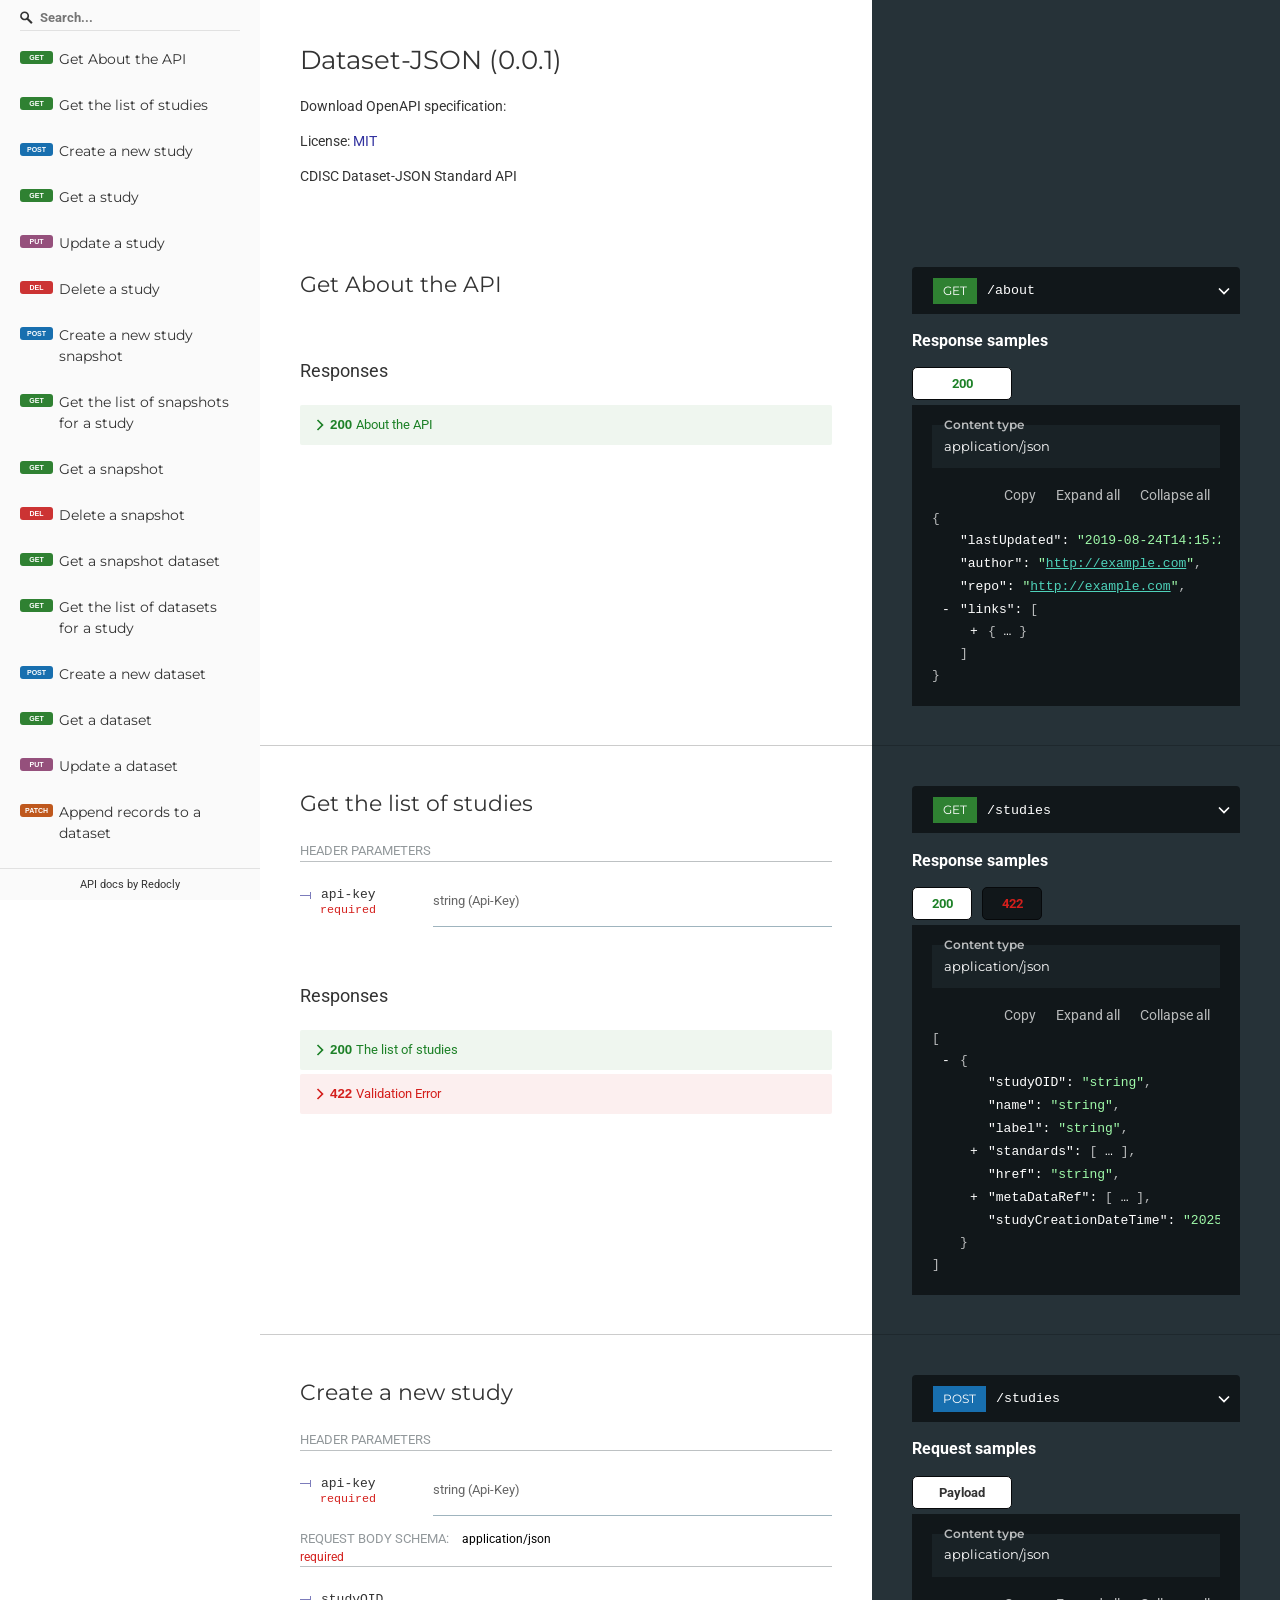
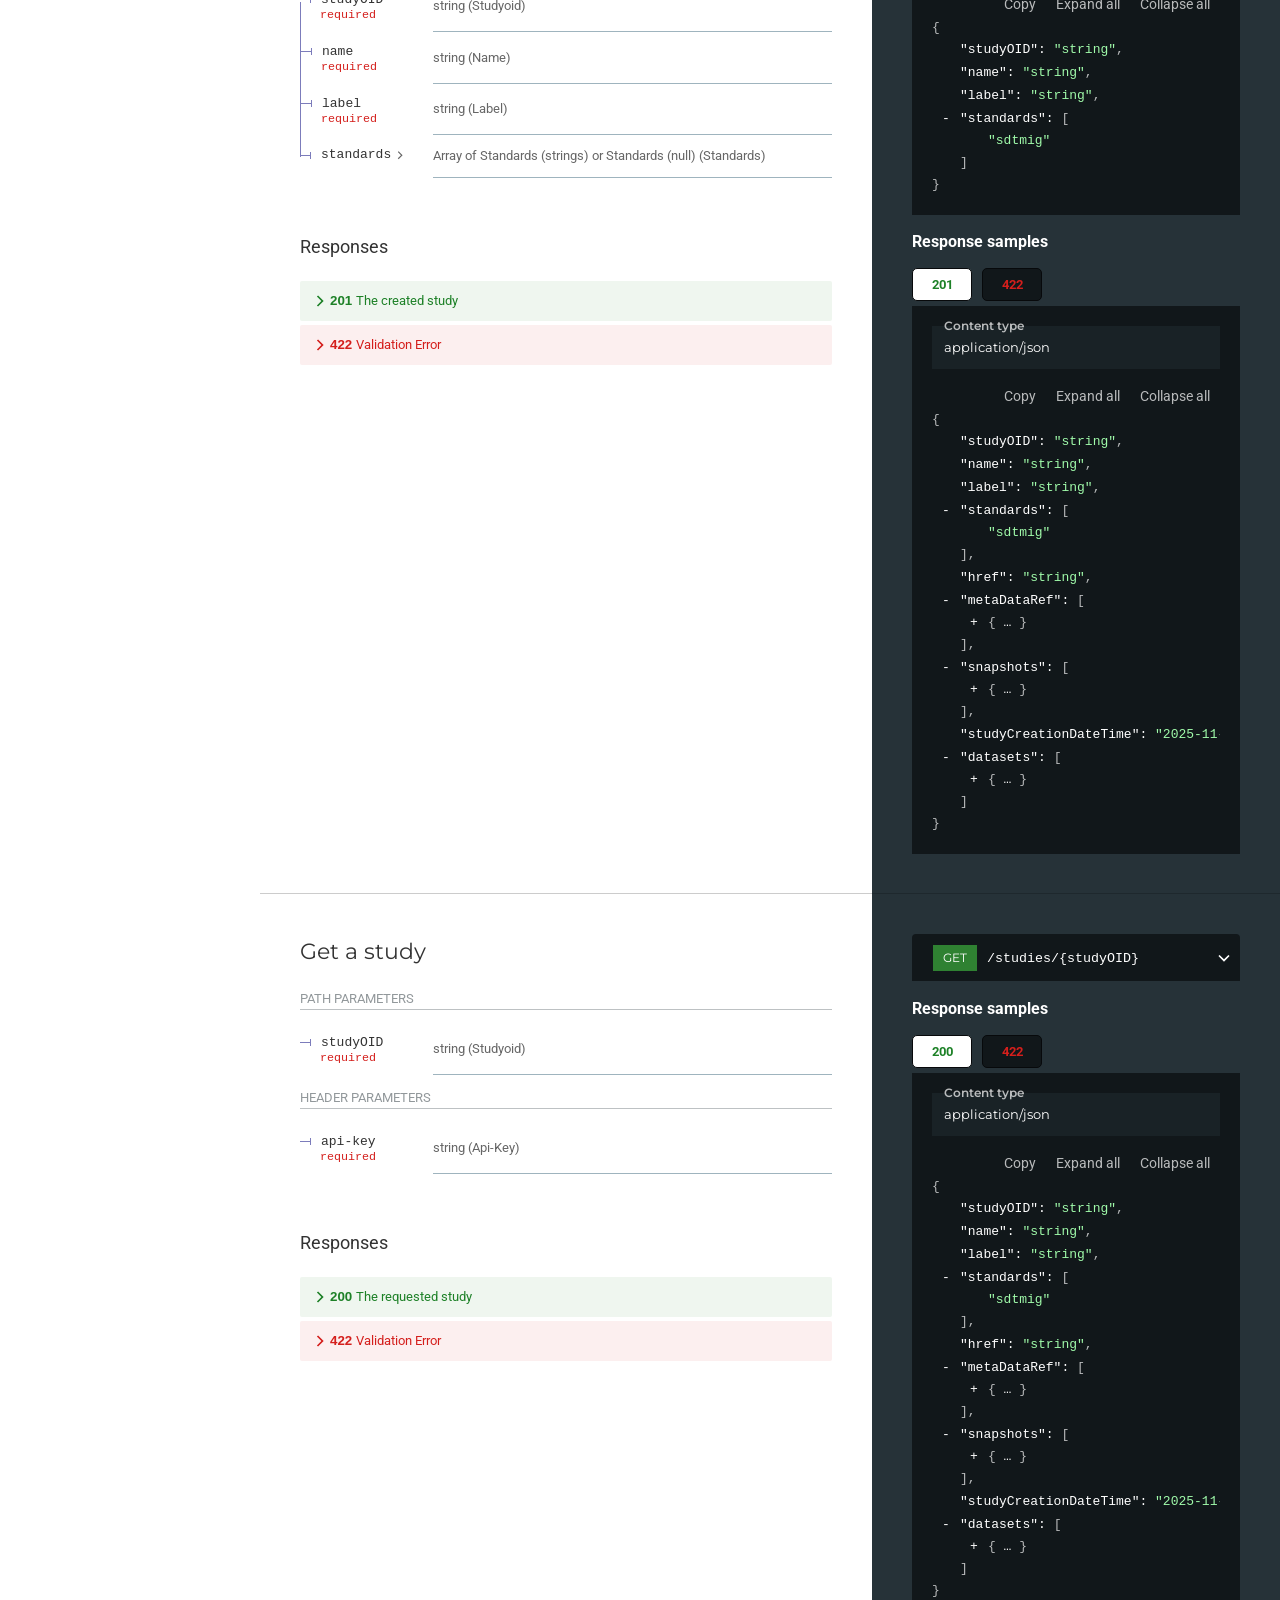
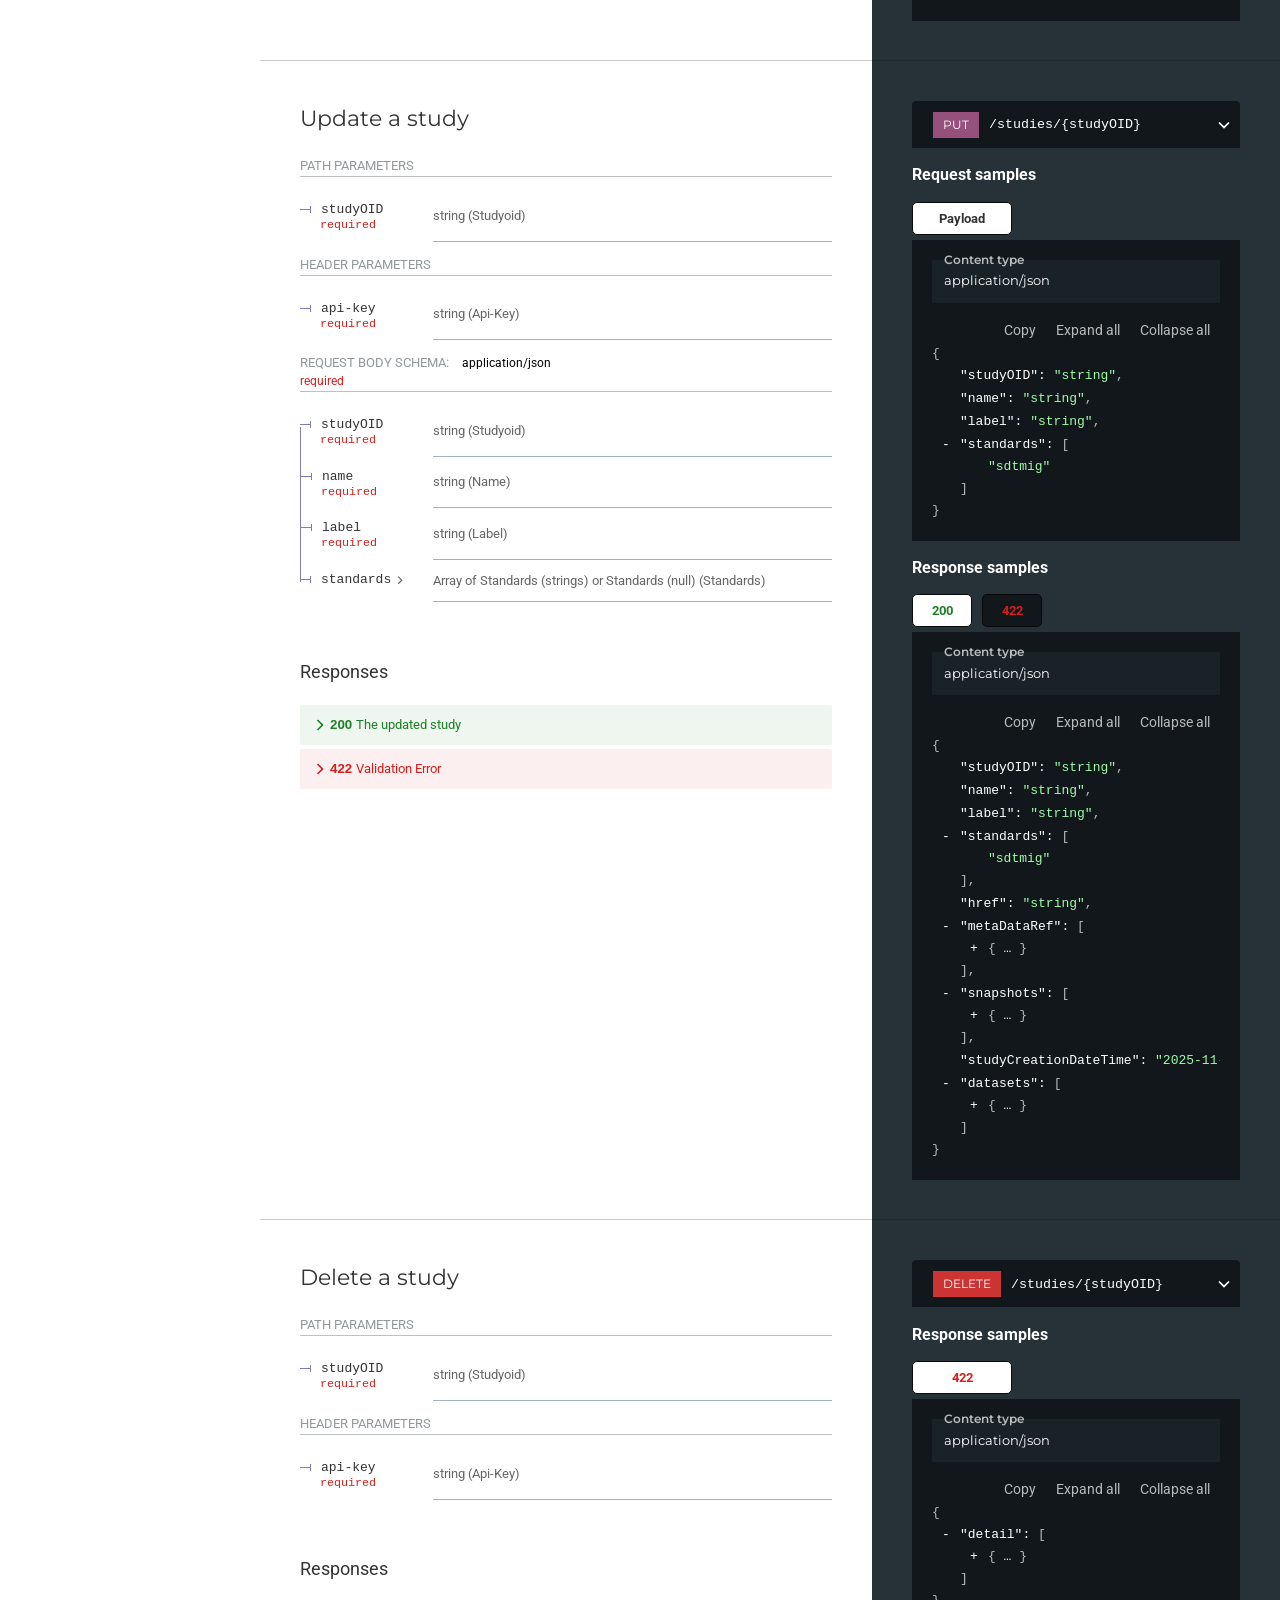
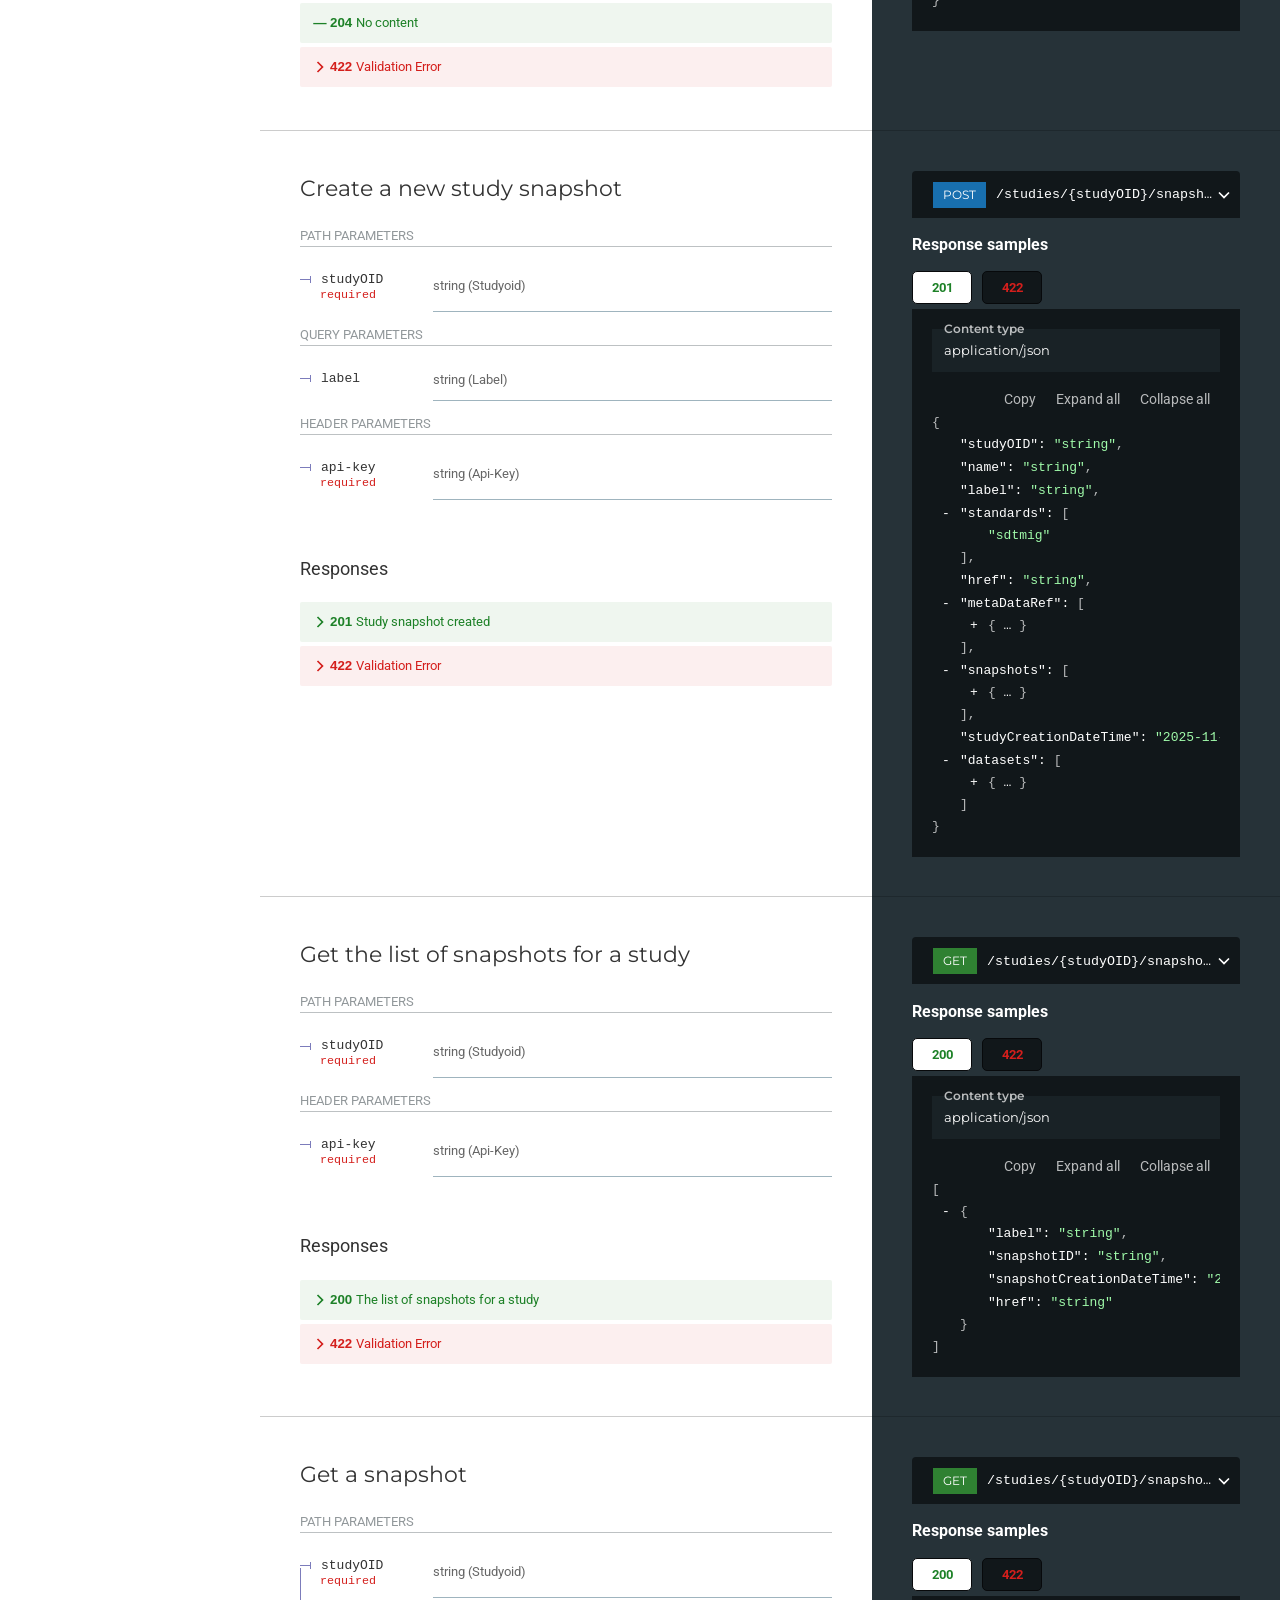
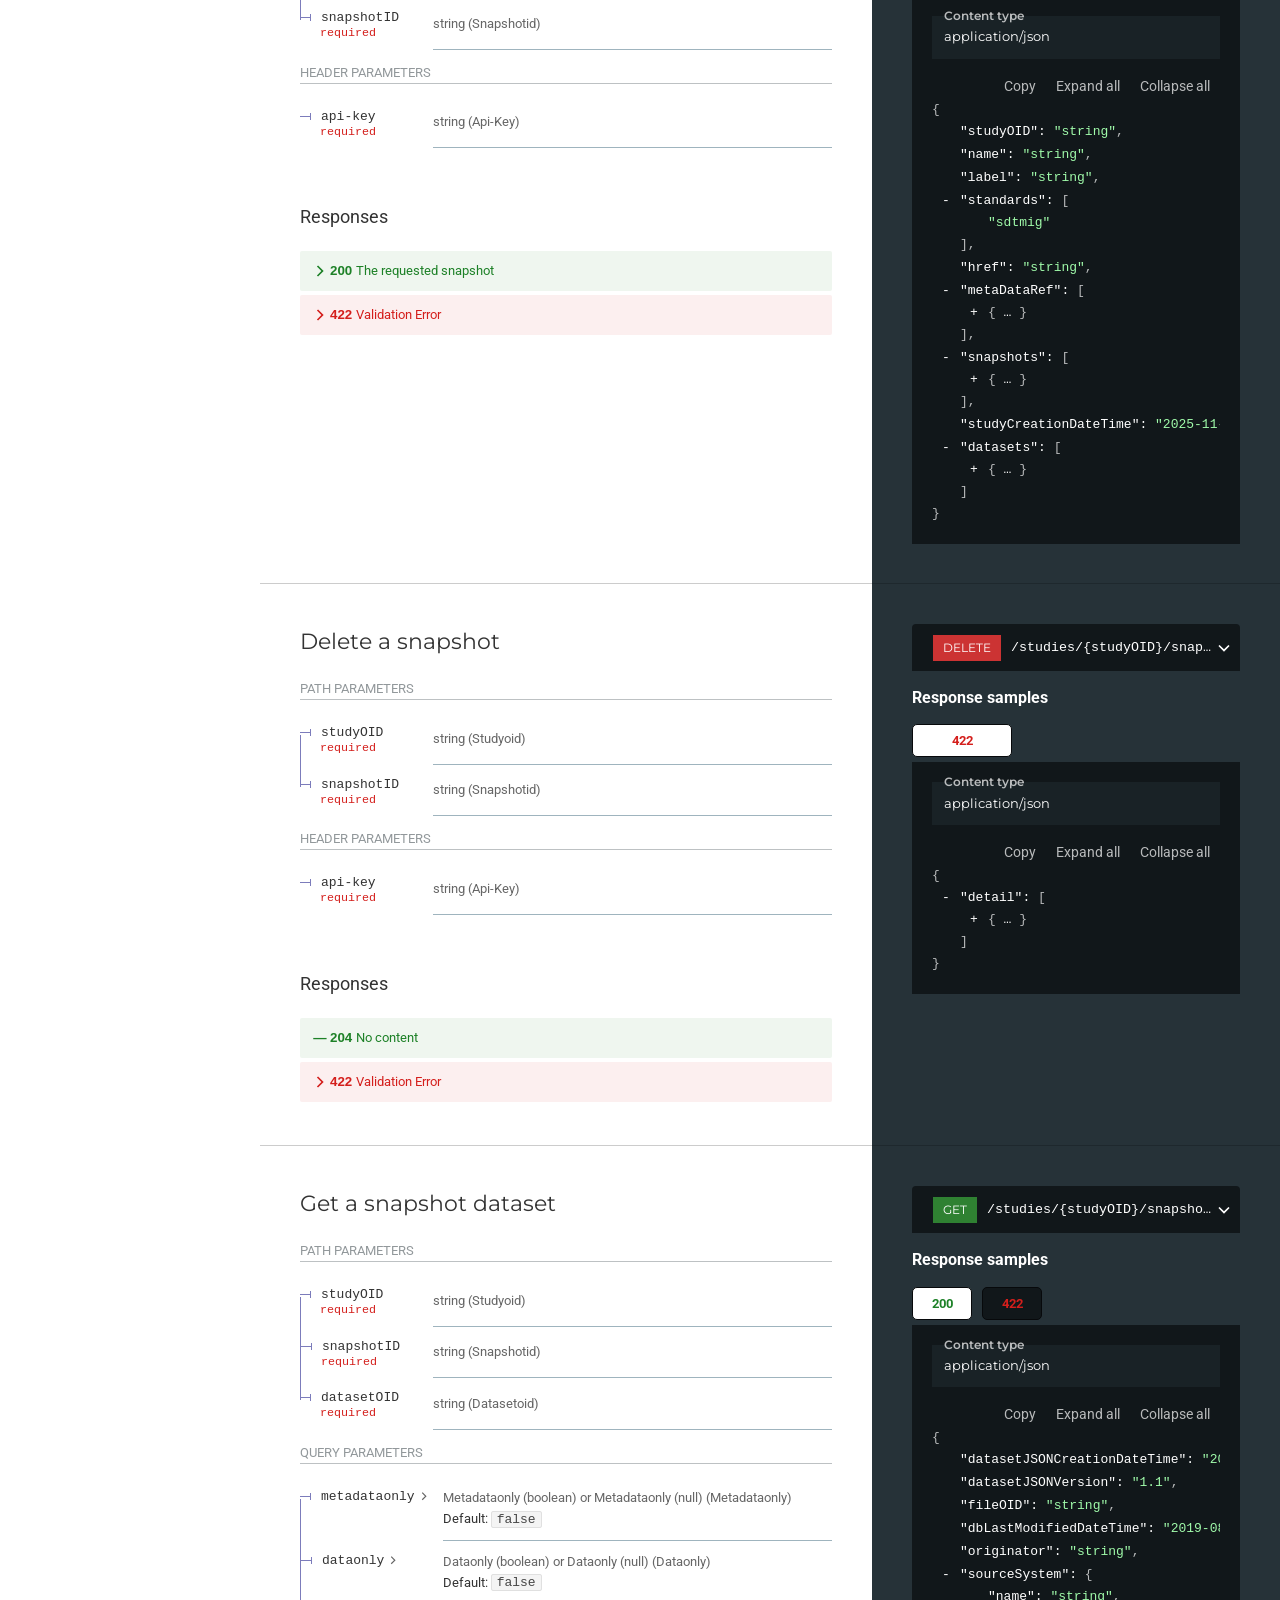
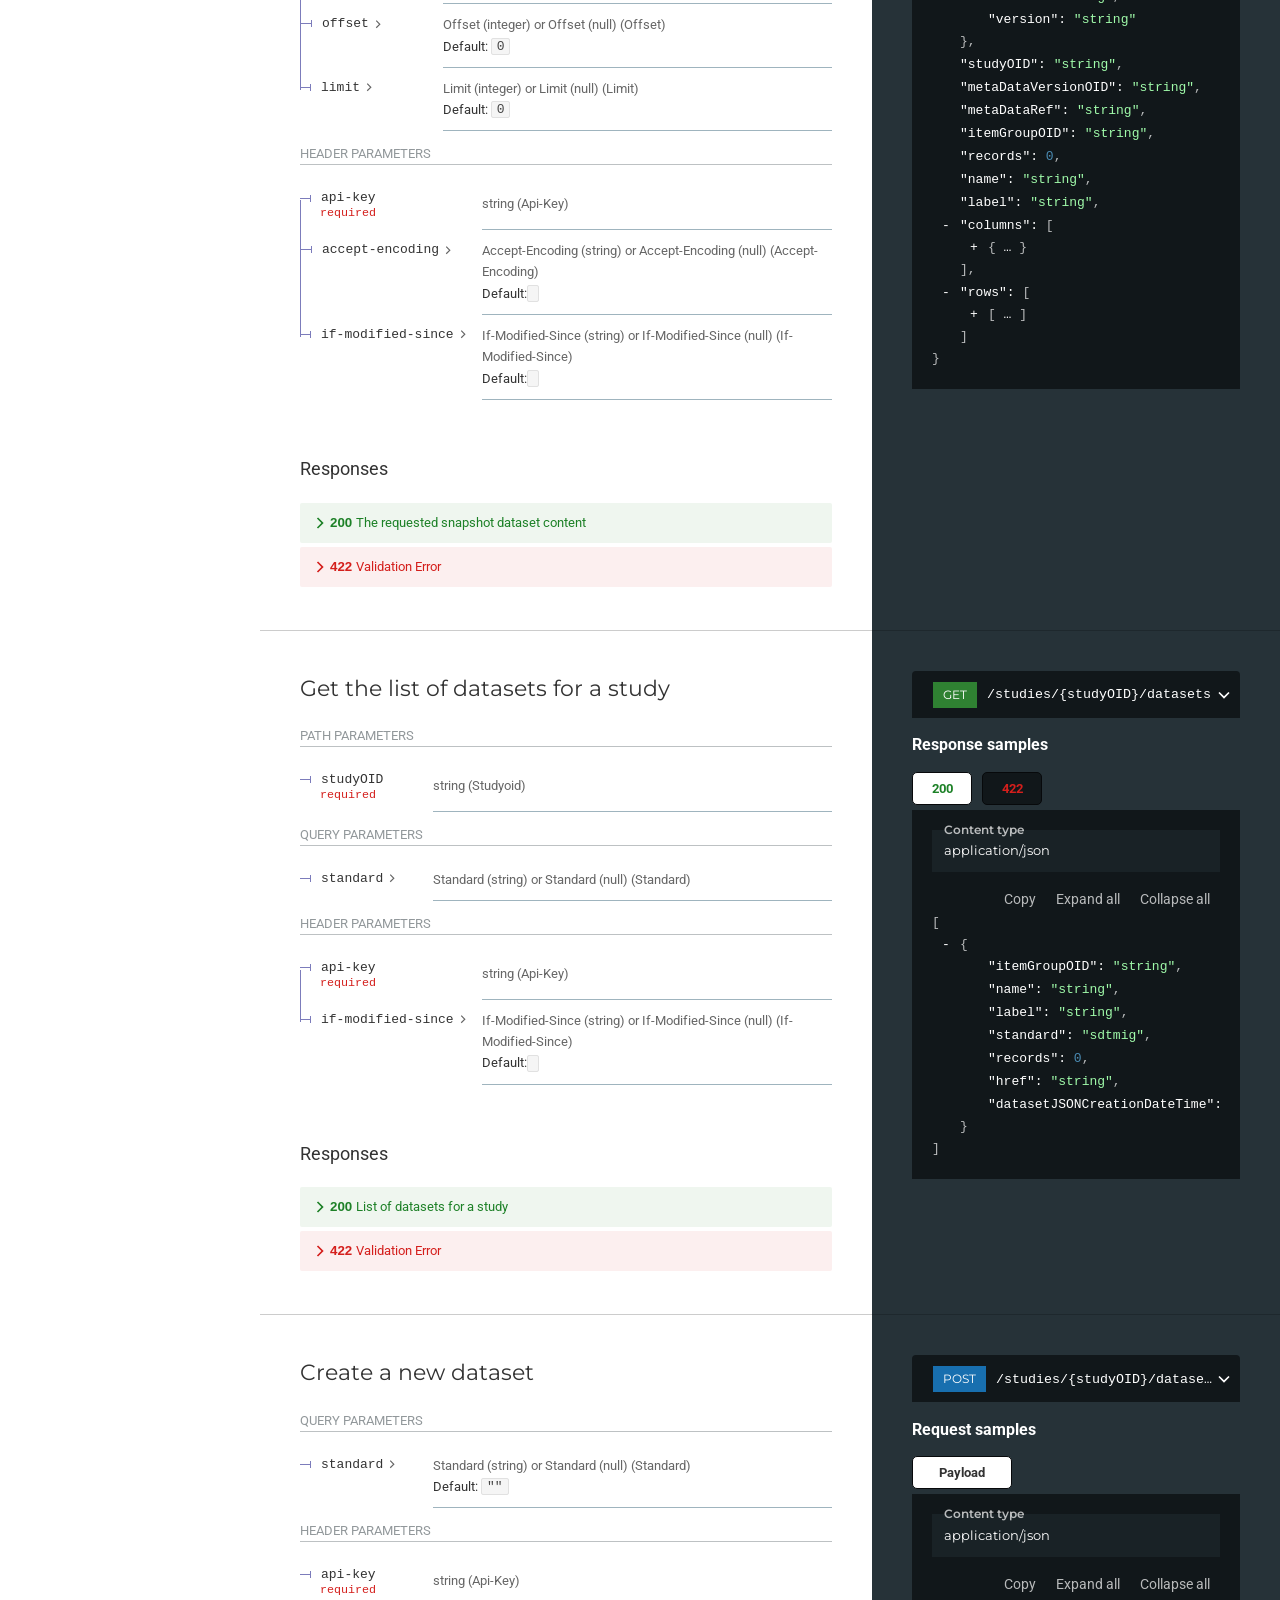
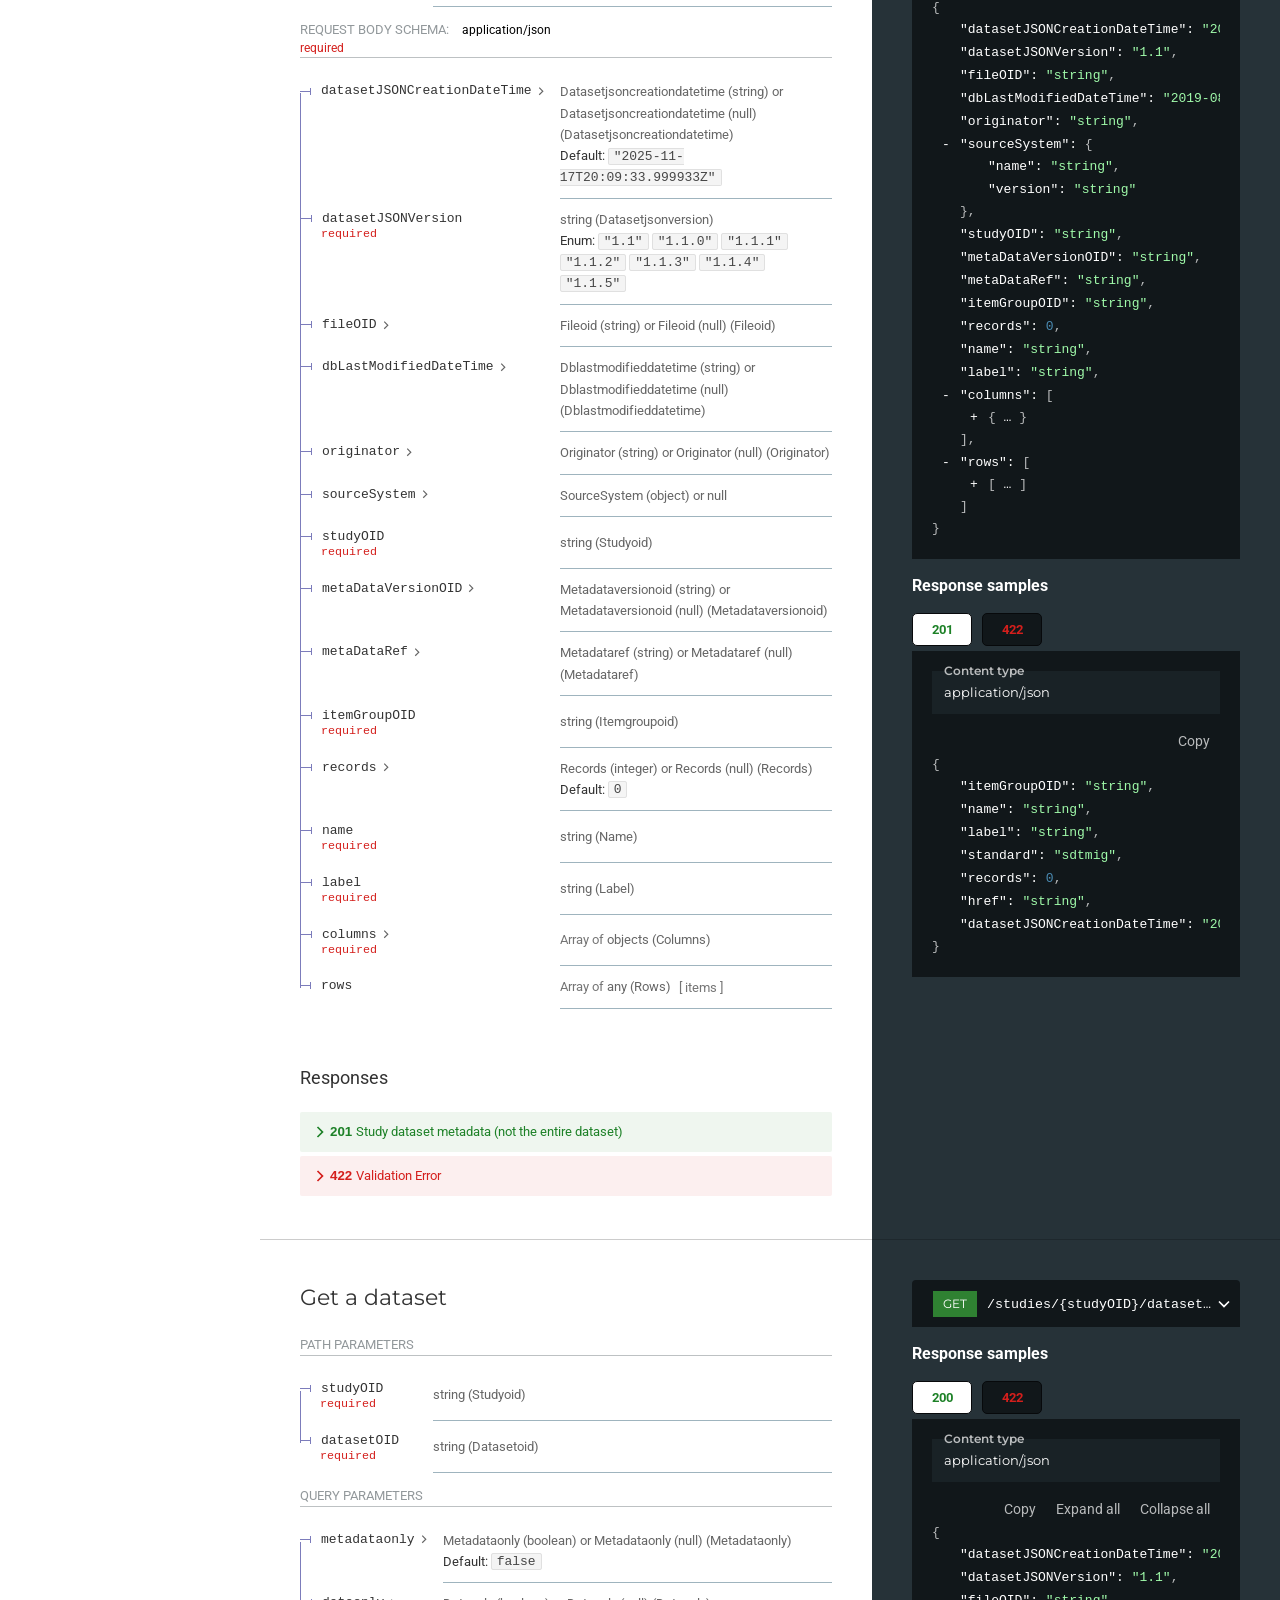
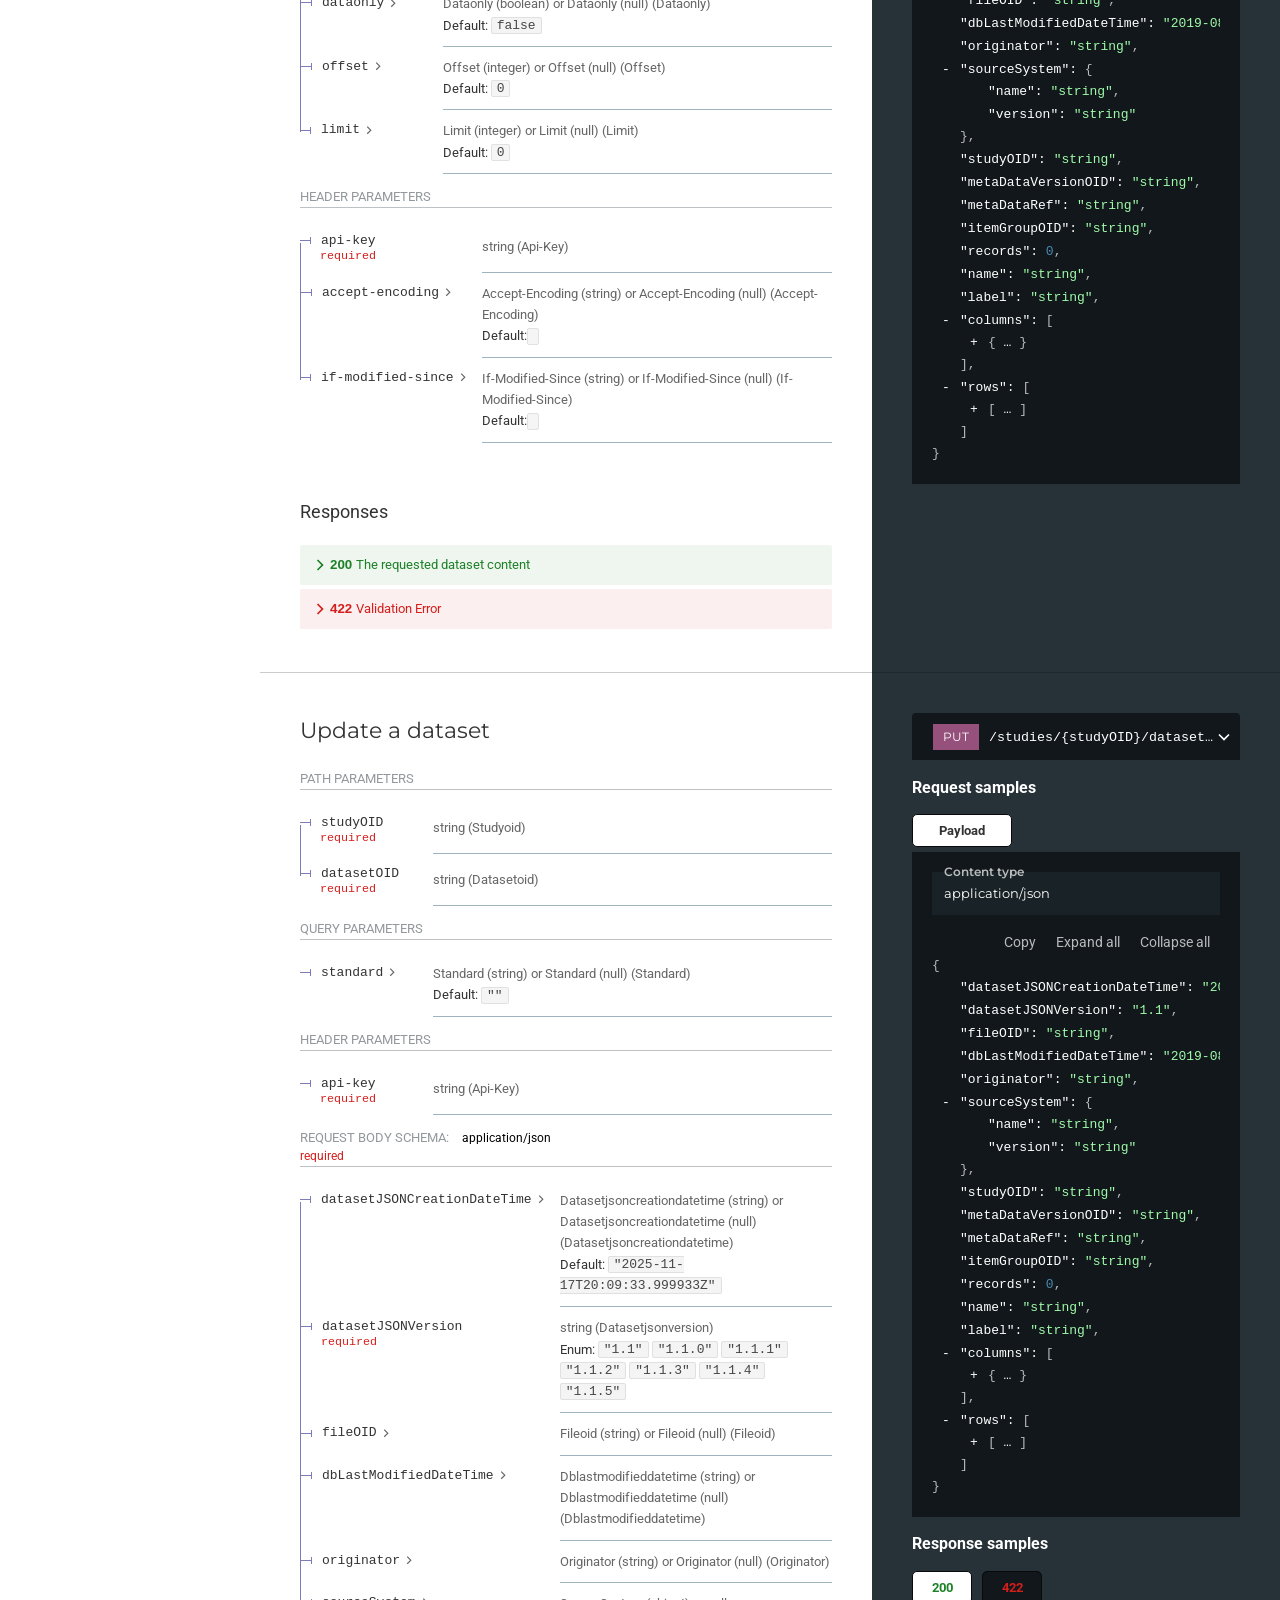
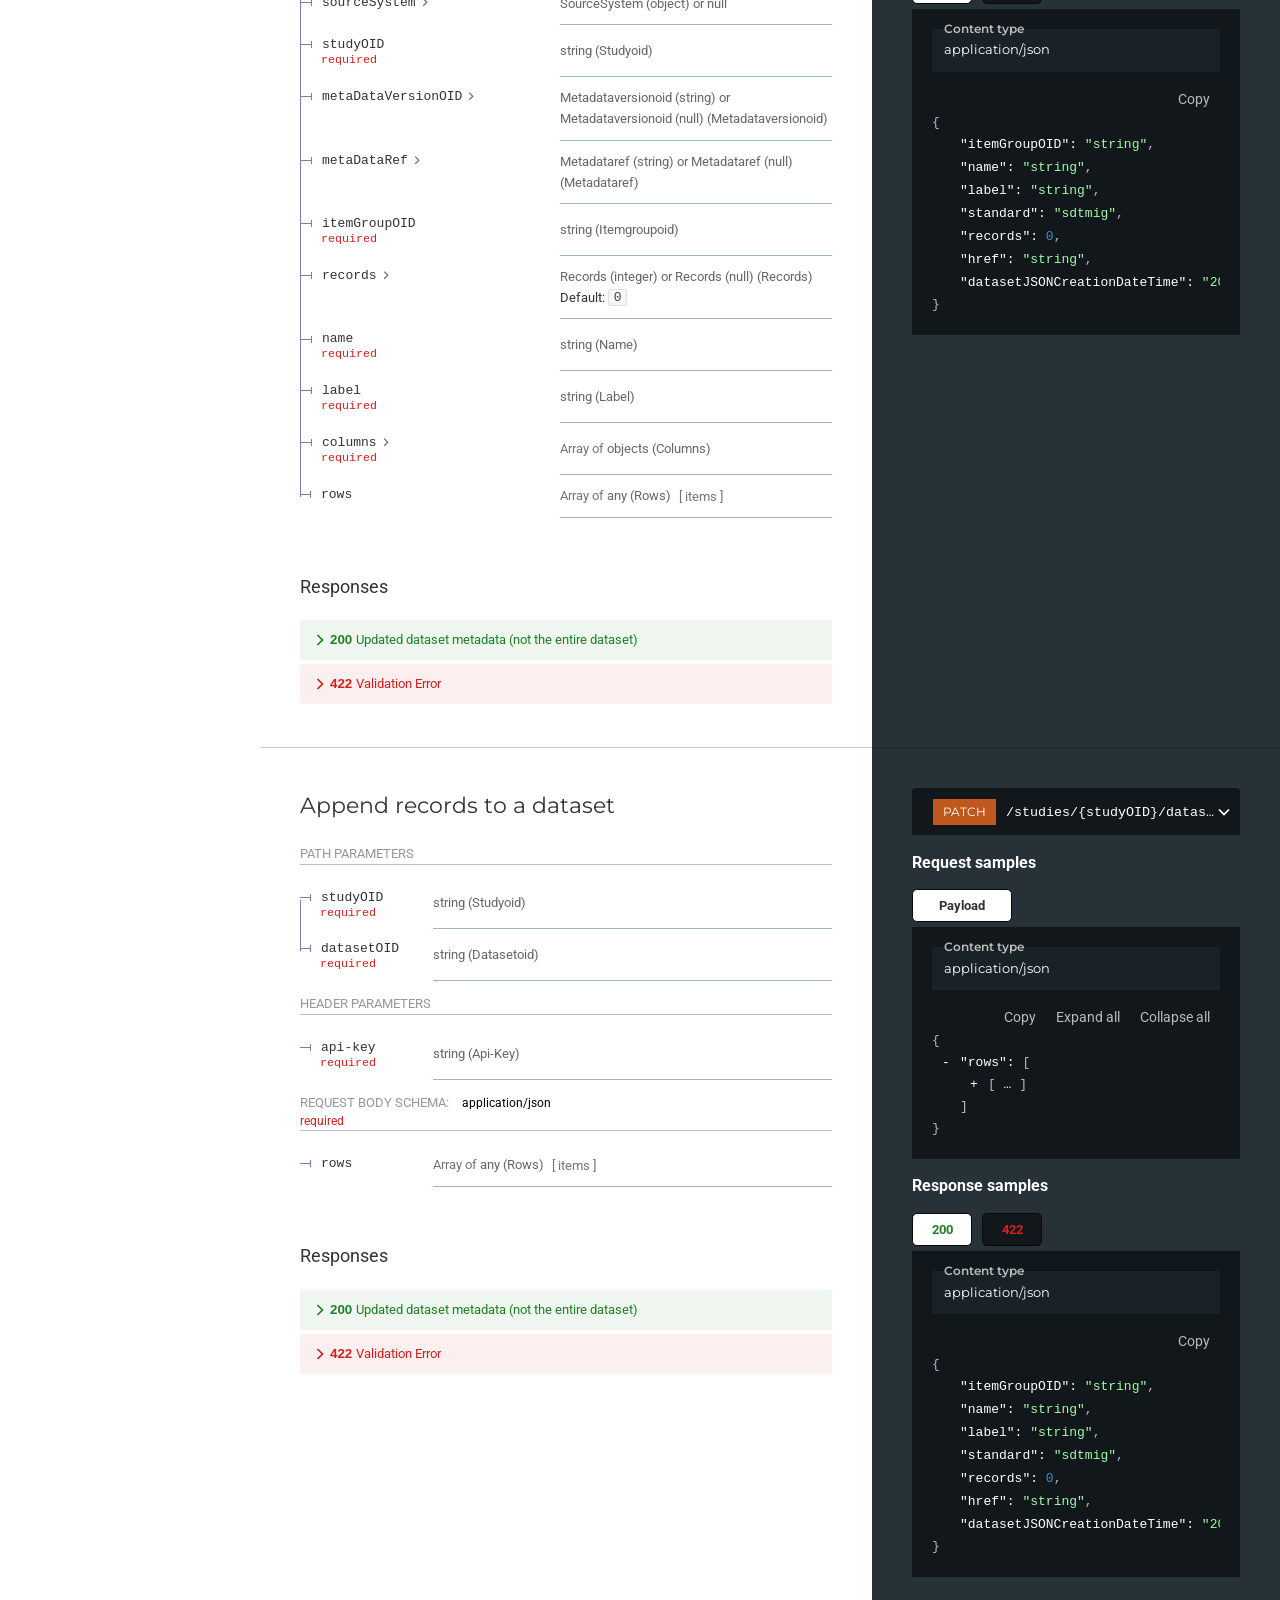
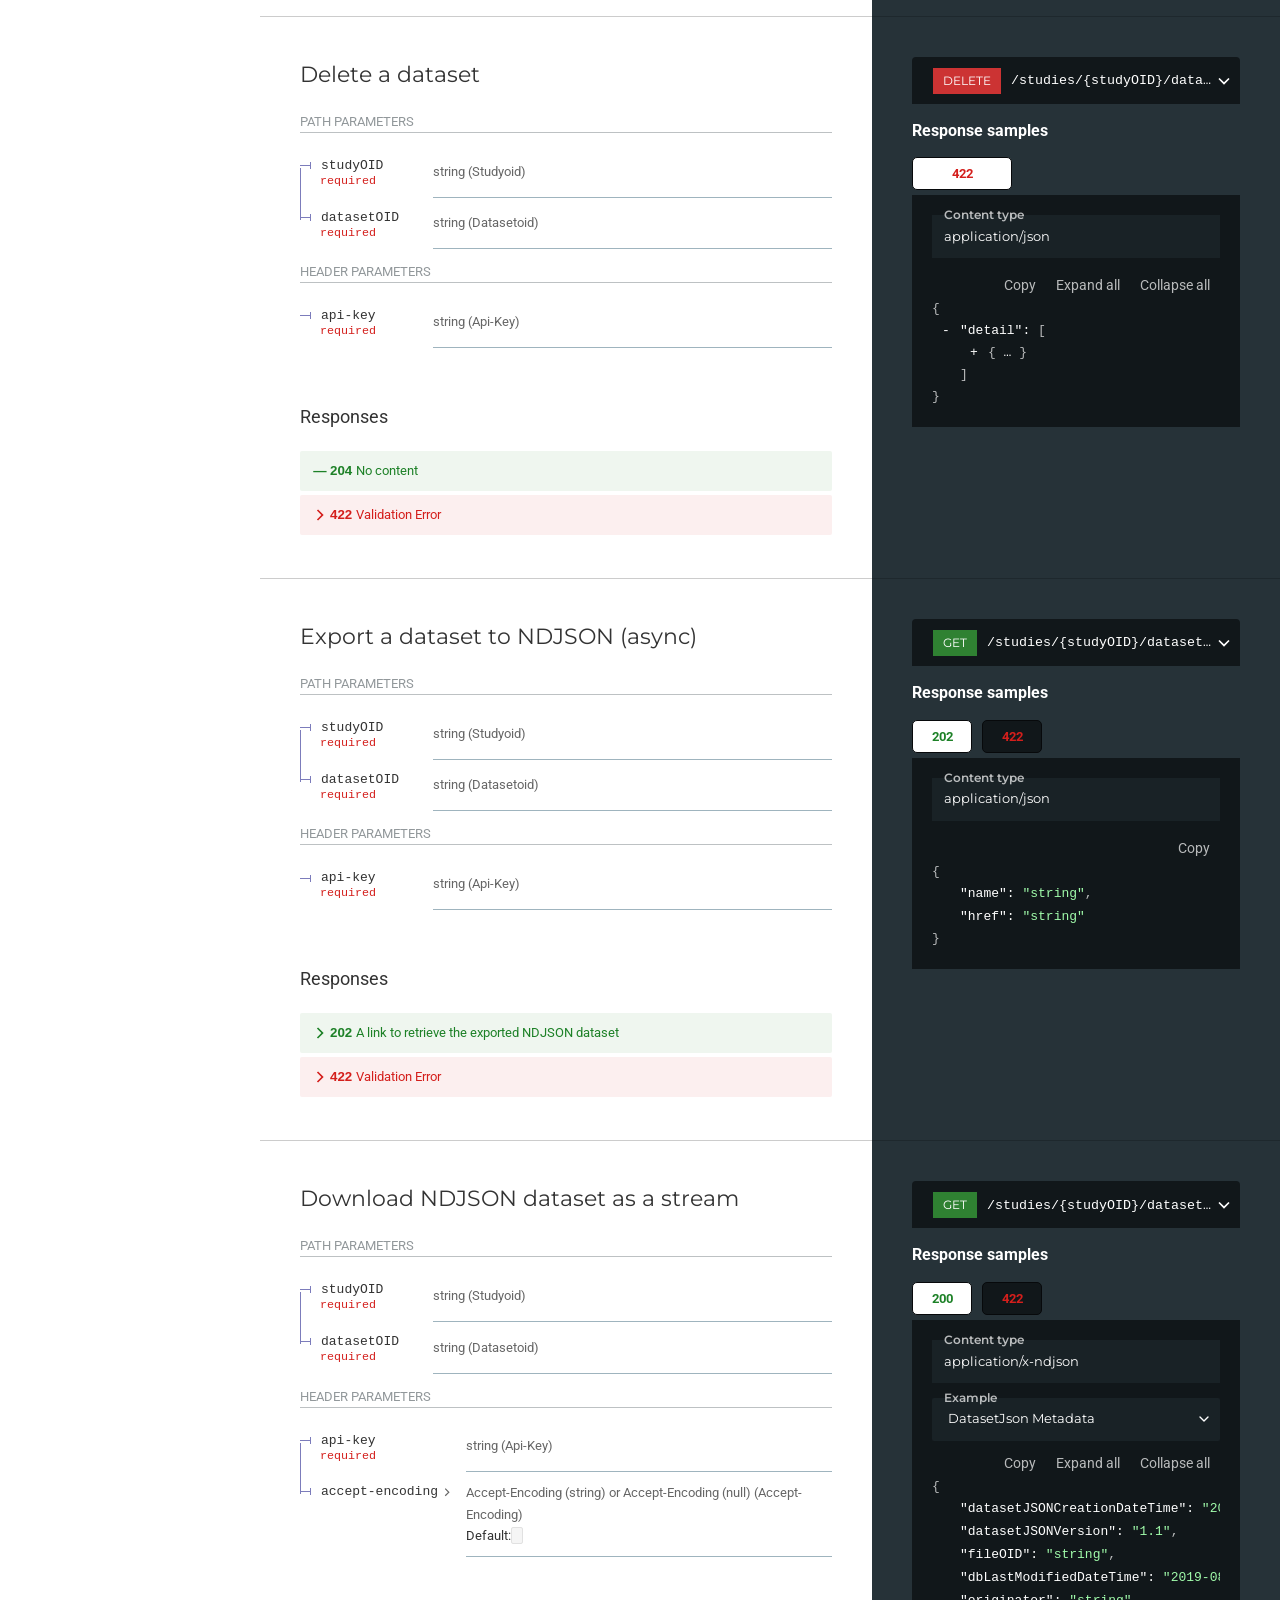
==== commit 1afaa003: "refines spec and UG based on PR" ====
--- a/docs/index.html
+++ b/docs/index.html
@@ -12,7 +12,7 @@
       margin: 0;
     }
   </style>
-  <script src="https://cdn.redocly.com/redoc/v2.5.0/bundles/redoc.standalone.js"></script><style data-styled="true" data-styled-version="6.1.19">.fqkwbU{width:calc(100% - 40%);padding:0 40px;}/*!sc*/
+  <script src="https://cdn.redocly.com/redoc/v2.5.1/bundles/redoc.standalone.js"></script><style data-styled="true" data-styled-version="6.1.19">.fqkwbU{width:calc(100% - 40%);padding:0 40px;}/*!sc*/
 @media print,screen and (max-width: 75rem){.fqkwbU{width:100%;padding:40px 40px;}}/*!sc*/
 data-styled.g4[id="sc-ggWZvA"]{content:"fqkwbU,"}/*!sc*/
 .bPmFpz{padding:40px 0;}/*!sc*/
@@ -130,6 +130,14 @@
 data-styled.g33[id="sc-bbbBoY"]{content:"bBWkcI,"}/*!sc*/
 .ghzOpX{position:relative;}/*!sc*/
 data-styled.g37[id="sc-eknHtZ"]{content:"ghzOpX,"}/*!sc*/
+.eyTvTk{position:absolute;pointer-events:none;z-index:1;top:50%;-webkit-transform:translateY(-50%);-ms-transform:translateY(-50%);transform:translateY(-50%);right:8px;margin:auto;text-align:center;}/*!sc*/
+.eyTvTk polyline{color:white;}/*!sc*/
+data-styled.g38[id="sc-pYNGo"]{content:"eyTvTk,"}/*!sc*/
+.dbfEBv{box-sizing:border-box;min-width:100px;outline:none;display:inline-block;border-radius:2px;border:1px solid rgba(38, 50, 56, 0.5);vertical-align:bottom;padding:2px 0px 2px 6px;position:relative;width:auto;background:white;color:#263238;font-family:Montserrat,sans-serif;font-size:0.929em;line-height:1.5em;cursor:pointer;transition:border 0.25s ease,color 0.25s ease,box-shadow 0.25s ease;}/*!sc*/
+.dbfEBv label{box-sizing:border-box;min-width:100px;outline:none;display:inline-block;font-family:Montserrat,sans-serif;color:#333333;vertical-align:bottom;width:auto;text-transform:none;padding:0 22px 0 4px;font-size:0.929em;line-height:1.5em;font-family:inherit;text-overflow:ellipsis;overflow:hidden;white-space:nowrap;}/*!sc*/
+.dbfEBv .dropdown-select{position:absolute;top:0;left:0;width:100%;height:100%;opacity:0;border:none;appearance:none;cursor:pointer;color:#333333;line-height:inherit;font-family:inherit;}/*!sc*/
+.dbfEBv:hover,.dbfEBv:focus-within{border:1px solid #32329f;color:#32329f;box-shadow:0px 0px 0px 1px #32329f;}/*!sc*/
+data-styled.g39[id="sc-cCVJLD"]{content:"dbfEBv,"}/*!sc*/
 .cFlAeY{margin-left:10px;text-transform:none;font-size:0.929em;color:black;}/*!sc*/
 data-styled.g41[id="sc-dNFkOE"]{content:"cFlAeY,"}/*!sc*/
 .kbZred{font-family:Roboto,sans-serif;font-weight:400;line-height:1.5em;}/*!sc*/
@@ -238,6 +246,10 @@
 data-styled.g52[id="sc-gahYZc"]{content:"cXitJ,"}/*!sc*/
 .iLdyBp{position:relative;}/*!sc*/
 data-styled.g53[id="sc-bSFBcf"]{content:"iLdyBp,"}/*!sc*/
+.ehbHlf{margin:0 0 10px 0;display:block;background-color:rgba(38,50,56,0.4);border:none;padding:0.9em 1.6em 0.9em 0.9em;box-shadow:none;}/*!sc*/
+.ehbHlf label{color:#ffffff;text-overflow:ellipsis;white-space:nowrap;overflow:hidden;font-size:1em;text-transform:none;border:none;}/*!sc*/
+.ehbHlf:hover,.ehbHlf:focus-within{border:none;box-shadow:none;background-color:rgba(38,50,56,0.7);}/*!sc*/
+data-styled.g54[id="sc-gsJsQu"]{content:"ehbHlf,"}/*!sc*/
 .eKKwxo{margin-top:15px;}/*!sc*/
 data-styled.g56[id="sc-blIAwI"]{content:"eKKwxo,"}/*!sc*/
 .kdPQHX.deprecated span.property-name{text-decoration:line-through;color:#707070;}/*!sc*/
@@ -259,6 +271,8 @@
 .kMQdIk{border-radius:2px;word-break:break-word;background-color:rgba(51,51,51,0.05);color:rgba(51,51,51,0.9);padding:0 5px;border:1px solid rgba(51,51,51,0.1);font-family:Courier,monospace;}/*!sc*/
 +{margin-left:0;}/*!sc*/
 data-styled.g66[id="sc-dTWiOz"]{content:"kMQdIk,"}/*!sc*/
+.eA-DYPM{margin:0 5px;vertical-align:text-top;}/*!sc*/
+data-styled.g75[id="sc-bBhMX"]{content:"eA-DYPM,"}/*!sc*/
 .hPcPCj{margin-top:0;margin-bottom:0.5em;}/*!sc*/
 data-styled.g92[id="sc-jCWzJg"]{content:"hPcPCj,"}/*!sc*/
 .hijBKj::before{content:'|';display:inline-block;opacity:0.5;width:15px;text-align:center;}/*!sc*/
@@ -368,7 +382,7 @@
 
 <body>
   
-      <div id="redoc"><div class="sc-Pgsbw eHdqcJ redoc-wrap"><div class="sc-fstJre dsiHUZ menu-content" style="top:0px;height:calc(100vh - 0px)"><div role="search" class="sc-iRcyzz gzMPIt"><svg class="sc-enPhjR SikXG search-icon" version="1.1" viewBox="0 0 1000 1000" x="0px" xmlns="http://www.w3.org/2000/svg" y="0px"><path d="M968.2,849.4L667.3,549c83.9-136.5,66.7-317.4-51.7-435.6C477.1-25,252.5-25,113.9,113.4c-138.5,138.3-138.5,362.6,0,501C219.2,730.1,413.2,743,547.6,666.5l301.9,301.4c43.6,43.6,76.9,14.9,104.2-12.4C981,928.3,1011.8,893,968.2,849.4z M524.5,522c-88.9,88.7-233,88.7-321.8,0c-88.9-88.7-88.9-232.6,0-321.3c88.9-88.7,233-88.7,321.8,0C613.4,289.4,613.4,433.3,524.5,522z"></path></svg><input placeholder="Search..." aria-label="Search" type="text" class="sc-lhsSio iOkeQy search-input" value=""/></div><div class="sc-eknHtZ ghzOpX scrollbar-container undefined"><ul role="menu" class="sc-zOxLx gAPKXX"><li tabindex="0" depth="2" data-item-id="operation/about_about_get" role="menuitem" aria-label="Get About the API" aria-expanded="false" class="sc-cgHfjM ixknQI"><label class="sc-fpikKz iHRgeo -depth2"><span type="get" class="sc-jxYSNo NmQLu operation-type get">get</span><span tabindex="0" width="calc(100% - 38px)" class="sc-gWaSiO cxcra">Get About the API</span></label></li><li tabindex="0" depth="2" data-item-id="operation/studies_studies_get" role="menuitem" aria-label="Get the list of studies" aria-expanded="false" class="sc-cgHfjM ixknQI"><label class="sc-fpikKz iHRgeo -depth2"><span type="get" class="sc-jxYSNo NmQLu operation-type get">get</span><span tabindex="0" width="calc(100% - 38px)" class="sc-gWaSiO cxcra">Get the list of studies</span></label></li><li tabindex="0" depth="2" data-item-id="operation/add_study_studies_post" role="menuitem" aria-label="Create a new study" aria-expanded="false" class="sc-cgHfjM ixknQI"><label class="sc-fpikKz iHRgeo -depth2"><span type="post" class="sc-jxYSNo NmQLu operation-type post">post</span><span tabindex="0" width="calc(100% - 38px)" class="sc-gWaSiO cxcra">Create a new study</span></label></li><li tabindex="0" depth="2" data-item-id="operation/study_studies__studyOID__get" role="menuitem" aria-label="Get a study" aria-expanded="false" class="sc-cgHfjM ixknQI"><label class="sc-fpikKz iHRgeo -depth2"><span type="get" class="sc-jxYSNo NmQLu operation-type get">get</span><span tabindex="0" width="calc(100% - 38px)" class="sc-gWaSiO cxcra">Get a study</span></label></li><li tabindex="0" depth="2" data-item-id="operation/update_study_studies__studyOID__put" role="menuitem" aria-label="Update a study" aria-expanded="false" class="sc-cgHfjM ixknQI"><label class="sc-fpikKz iHRgeo -depth2"><span type="put" class="sc-jxYSNo NmQLu operation-type put">put</span><span tabindex="0" width="calc(100% - 38px)" class="sc-gWaSiO cxcra">Update a study</span></label></li><li tabindex="0" depth="2" data-item-id="operation/delete_study_studies__studyOID__delete" role="menuitem" aria-label="Delete a study" aria-expanded="false" class="sc-cgHfjM ixknQI"><label class="sc-fpikKz iHRgeo -depth2"><span type="delete" class="sc-jxYSNo NmQLu operation-type delete">del</span><span tabindex="0" width="calc(100% - 38px)" class="sc-gWaSiO cxcra">Delete a study</span></label></li><li tabindex="0" depth="2" data-item-id="operation/add_snapshot_studies__studyOID__snapshots_post" role="menuitem" aria-label="Create a new study snapshot" aria-expanded="false" class="sc-cgHfjM ixknQI"><label class="sc-fpikKz iHRgeo -depth2"><span type="post" class="sc-jxYSNo NmQLu operation-type post">post</span><span tabindex="0" width="calc(100% - 38px)" class="sc-gWaSiO cxcra">Create a new study snapshot</span></label></li><li tabindex="0" depth="2" data-item-id="operation/snapshots_studies__studyOID__snapshots_get" role="menuitem" aria-label="Get the list of snapshots for a study" aria-expanded="false" class="sc-cgHfjM ixknQI"><label class="sc-fpikKz iHRgeo -depth2"><span type="get" class="sc-jxYSNo NmQLu operation-type get">get</span><span tabindex="0" width="calc(100% - 38px)" class="sc-gWaSiO cxcra">Get the list of snapshots for a study</span></label></li><li tabindex="0" depth="2" data-item-id="operation/snapshot_studies__studyOID__snapshots__label__get" role="menuitem" aria-label="Get a snapshot" aria-expanded="false" class="sc-cgHfjM ixknQI"><label class="sc-fpikKz iHRgeo -depth2"><span type="get" class="sc-jxYSNo NmQLu operation-type get">get</span><span tabindex="0" width="calc(100% - 38px)" class="sc-gWaSiO cxcra">Get a snapshot</span></label></li><li tabindex="0" depth="2" data-item-id="operation/delete_snapshot_studies__studyOID__snapshots__label__delete" role="menuitem" aria-label="Delete a snapshot" aria-expanded="false" class="sc-cgHfjM ixknQI"><label class="sc-fpikKz iHRgeo -depth2"><span type="delete" class="sc-jxYSNo NmQLu operation-type delete">del</span><span tabindex="0" width="calc(100% - 38px)" class="sc-gWaSiO cxcra">Delete a snapshot</span></label></li><li tabindex="0" depth="2" data-item-id="operation/dataset_studies__studyOID__snapshots__label__datasets__datasetOID__get" role="menuitem" aria-label="Get a snapshot dataset" aria-expanded="false" class="sc-cgHfjM ixknQI"><label class="sc-fpikKz iHRgeo -depth2"><span type="get" class="sc-jxYSNo NmQLu operation-type get">get</span><span tabindex="0" width="calc(100% - 38px)" class="sc-gWaSiO cxcra">Get a snapshot dataset</span></label></li><li tabindex="0" depth="2" data-item-id="operation/datasets_studies__studyOID__datasets_get" role="menuitem" aria-label="Get the list of datasets for a study" aria-expanded="false" class="sc-cgHfjM ixknQI"><label class="sc-fpikKz iHRgeo -depth2"><span type="get" class="sc-jxYSNo NmQLu operation-type get">get</span><span tabindex="0" width="calc(100% - 38px)" class="sc-gWaSiO cxcra">Get the list of datasets for a study</span></label></li><li tabindex="0" depth="2" data-item-id="operation/post_dataset_studies__studyOID__datasets_post" role="menuitem" aria-label="Create a new dataset" aria-expanded="false" class="sc-cgHfjM ixknQI"><label class="sc-fpikKz iHRgeo -depth2"><span type="post" class="sc-jxYSNo NmQLu operation-type post">post</span><span tabindex="0" width="calc(100% - 38px)" class="sc-gWaSiO cxcra">Create a new dataset</span></label></li><li tabindex="0" depth="2" data-item-id="operation/dataset_studies__studyOID__datasets__datasetOID__get" role="menuitem" aria-label="Get a dataset" aria-expanded="false" class="sc-cgHfjM ixknQI"><label class="sc-fpikKz iHRgeo -depth2"><span type="get" class="sc-jxYSNo NmQLu operation-type get">get</span><span tabindex="0" width="calc(100% - 38px)" class="sc-gWaSiO cxcra">Get a dataset</span></label></li><li tabindex="0" depth="2" data-item-id="operation/update_dataset_studies__studyOID__datasets__datasetOID__put" role="menuitem" aria-label="Update a dataset" aria-expanded="false" class="sc-cgHfjM ixknQI"><label class="sc-fpikKz iHRgeo -depth2"><span type="put" class="sc-jxYSNo NmQLu operation-type put">put</span><span tabindex="0" width="calc(100% - 38px)" class="sc-gWaSiO cxcra">Update a dataset</span></label></li><li tabindex="0" depth="2" data-item-id="operation/append_dataset_studies__studyOID__datasets__datasetOID__patch" role="menuitem" aria-label="Append records to a dataset" aria-expanded="false" class="sc-cgHfjM ixknQI"><label class="sc-fpikKz iHRgeo -depth2"><span type="patch" class="sc-jxYSNo NmQLu operation-type patch">patch</span><span tabindex="0" width="calc(100% - 38px)" class="sc-gWaSiO cxcra">Append records to a dataset</span></label></li><li tabindex="0" depth="2" data-item-id="operation/delete_dataset_studies__studyOID__datasets__datasetOID__delete" role="menuitem" aria-label="Delete a dataset" aria-expanded="false" class="sc-cgHfjM ixknQI"><label class="sc-fpikKz iHRgeo -depth2"><span type="delete" class="sc-jxYSNo NmQLu operation-type delete">del</span><span tabindex="0" width="calc(100% - 38px)" class="sc-gWaSiO cxcra">Delete a dataset</span></label></li><li tabindex="0" depth="2" data-item-id="operation/add_define_studies__studyOID__defines_post" role="menuitem" aria-label="Create a new Define-XML file" aria-expanded="false" class="sc-cgHfjM ixknQI"><label class="sc-fpikKz iHRgeo -depth2"><span type="post" class="sc-jxYSNo NmQLu operation-type post">post</span><span tabindex="0" width="calc(100% - 38px)" class="sc-gWaSiO cxcra">Create a new Define-XML file</span></label></li><li tabindex="0" depth="2" data-item-id="operation/defines_studies__studyOID__defines_get" role="menuitem" aria-label="Get the list of Define-XML files for a study" aria-expanded="false" class="sc-cgHfjM ixknQI"><label class="sc-fpikKz iHRgeo -depth2"><span type="get" class="sc-jxYSNo NmQLu operation-type get">get</span><span tabindex="0" width="calc(100% - 38px)" class="sc-gWaSiO cxcra">Get the list of Define-XML files for a study</span></label></li><li tabindex="0" depth="2" data-item-id="operation/define_studies__studyOID__defines__label__get" role="menuitem" aria-label="Get a Define-XML" aria-expanded="false" class="sc-cgHfjM ixknQI"><label class="sc-fpikKz iHRgeo -depth2"><span type="get" class="sc-jxYSNo NmQLu operation-type get">get</span><span tabindex="0" width="calc(100% - 38px)" class="sc-gWaSiO cxcra">Get a Define-XML</span></label></li><li tabindex="0" depth="2" data-item-id="operation/update_define_studies__studyOID__defines__label__put" role="menuitem" aria-label="Update a Define-XML" aria-expanded="false" class="sc-cgHfjM ixknQI"><label class="sc-fpikKz iHRgeo -depth2"><span type="put" class="sc-jxYSNo NmQLu operation-type put">put</span><span tabindex="0" width="calc(100% - 38px)" class="sc-gWaSiO cxcra">Update a Define-XML</span></label></li><li tabindex="0" depth="2" data-item-id="operation/delete_define_studies__studyOID__defines__label__delete" role="menuitem" aria-label="Delete a Define-XML" aria-expanded="false" class="sc-cgHfjM ixknQI"><label class="sc-fpikKz iHRgeo -depth2"><span type="delete" class="sc-jxYSNo NmQLu operation-type delete">del</span><span tabindex="0" width="calc(100% - 38px)" class="sc-gWaSiO cxcra">Delete a Define-XML</span></label></li></ul><div class="sc-kSaXSp QuyG"><a target="_blank" rel="noopener noreferrer" href="https://redocly.com/redoc/">API docs by Redocly</a></div></div></div><div class="sc-jOlHRD bovaLG"><div class="sc-cZnrqW crXcHD"><svg class="" style="transform:translate(2px, -4px) rotate(180deg);transition:transform 0.2s ease" viewBox="0 0 926.23699 573.74994" version="1.1" x="0px" y="0px" width="15" height="15"><g transform="translate(904.92214,-879.1482)"><path d="
+      <div id="redoc"><div class="sc-Pgsbw eHdqcJ redoc-wrap"><div class="sc-fstJre dsiHUZ menu-content" style="top:0px;height:calc(100vh - 0px)"><div role="search" class="sc-iRcyzz gzMPIt"><svg class="sc-enPhjR SikXG search-icon" version="1.1" viewBox="0 0 1000 1000" x="0px" xmlns="http://www.w3.org/2000/svg" y="0px"><path d="M968.2,849.4L667.3,549c83.9-136.5,66.7-317.4-51.7-435.6C477.1-25,252.5-25,113.9,113.4c-138.5,138.3-138.5,362.6,0,501C219.2,730.1,413.2,743,547.6,666.5l301.9,301.4c43.6,43.6,76.9,14.9,104.2-12.4C981,928.3,1011.8,893,968.2,849.4z M524.5,522c-88.9,88.7-233,88.7-321.8,0c-88.9-88.7-88.9-232.6,0-321.3c88.9-88.7,233-88.7,321.8,0C613.4,289.4,613.4,433.3,524.5,522z"></path></svg><input placeholder="Search..." aria-label="Search" type="text" class="sc-lhsSio iOkeQy search-input" value=""/></div><div class="sc-eknHtZ ghzOpX scrollbar-container undefined"><ul role="menu" class="sc-zOxLx gAPKXX"><li tabindex="0" depth="2" data-item-id="operation/about_about_get" role="menuitem" aria-label="Get About the API" aria-expanded="false" class="sc-cgHfjM ixknQI"><label class="sc-fpikKz iHRgeo -depth2"><span type="get" class="sc-jxYSNo NmQLu operation-type get">get</span><span tabindex="0" width="calc(100% - 38px)" class="sc-gWaSiO cxcra">Get About the API</span></label></li><li tabindex="0" depth="2" data-item-id="operation/studies_studies_get" role="menuitem" aria-label="Get the list of studies" aria-expanded="false" class="sc-cgHfjM ixknQI"><label class="sc-fpikKz iHRgeo -depth2"><span type="get" class="sc-jxYSNo NmQLu operation-type get">get</span><span tabindex="0" width="calc(100% - 38px)" class="sc-gWaSiO cxcra">Get the list of studies</span></label></li><li tabindex="0" depth="2" data-item-id="operation/add_study_studies_post" role="menuitem" aria-label="Create a new study" aria-expanded="false" class="sc-cgHfjM ixknQI"><label class="sc-fpikKz iHRgeo -depth2"><span type="post" class="sc-jxYSNo NmQLu operation-type post">post</span><span tabindex="0" width="calc(100% - 38px)" class="sc-gWaSiO cxcra">Create a new study</span></label></li><li tabindex="0" depth="2" data-item-id="operation/study_studies__studyOID__get" role="menuitem" aria-label="Get a study" aria-expanded="false" class="sc-cgHfjM ixknQI"><label class="sc-fpikKz iHRgeo -depth2"><span type="get" class="sc-jxYSNo NmQLu operation-type get">get</span><span tabindex="0" width="calc(100% - 38px)" class="sc-gWaSiO cxcra">Get a study</span></label></li><li tabindex="0" depth="2" data-item-id="operation/update_study_studies__studyOID__put" role="menuitem" aria-label="Update a study" aria-expanded="false" class="sc-cgHfjM ixknQI"><label class="sc-fpikKz iHRgeo -depth2"><span type="put" class="sc-jxYSNo NmQLu operation-type put">put</span><span tabindex="0" width="calc(100% - 38px)" class="sc-gWaSiO cxcra">Update a study</span></label></li><li tabindex="0" depth="2" data-item-id="operation/delete_study_studies__studyOID__delete" role="menuitem" aria-label="Delete a study" aria-expanded="false" class="sc-cgHfjM ixknQI"><label class="sc-fpikKz iHRgeo -depth2"><span type="delete" class="sc-jxYSNo NmQLu operation-type delete">del</span><span tabindex="0" width="calc(100% - 38px)" class="sc-gWaSiO cxcra">Delete a study</span></label></li><li tabindex="0" depth="2" data-item-id="operation/add_snapshot_studies__studyOID__snapshots_post" role="menuitem" aria-label="Create a new study snapshot" aria-expanded="false" class="sc-cgHfjM ixknQI"><label class="sc-fpikKz iHRgeo -depth2"><span type="post" class="sc-jxYSNo NmQLu operation-type post">post</span><span tabindex="0" width="calc(100% - 38px)" class="sc-gWaSiO cxcra">Create a new study snapshot</span></label></li><li tabindex="0" depth="2" data-item-id="operation/snapshots_studies__studyOID__snapshots_get" role="menuitem" aria-label="Get the list of snapshots for a study" aria-expanded="false" class="sc-cgHfjM ixknQI"><label class="sc-fpikKz iHRgeo -depth2"><span type="get" class="sc-jxYSNo NmQLu operation-type get">get</span><span tabindex="0" width="calc(100% - 38px)" class="sc-gWaSiO cxcra">Get the list of snapshots for a study</span></label></li><li tabindex="0" depth="2" data-item-id="operation/snapshot_studies__studyOID__snapshots__snapshotID__get" role="menuitem" aria-label="Get a snapshot" aria-expanded="false" class="sc-cgHfjM ixknQI"><label class="sc-fpikKz iHRgeo -depth2"><span type="get" class="sc-jxYSNo NmQLu operation-type get">get</span><span tabindex="0" width="calc(100% - 38px)" class="sc-gWaSiO cxcra">Get a snapshot</span></label></li><li tabindex="0" depth="2" data-item-id="operation/delete_snapshot_studies__studyOID__snapshots__snapshotID__delete" role="menuitem" aria-label="Delete a snapshot" aria-expanded="false" class="sc-cgHfjM ixknQI"><label class="sc-fpikKz iHRgeo -depth2"><span type="delete" class="sc-jxYSNo NmQLu operation-type delete">del</span><span tabindex="0" width="calc(100% - 38px)" class="sc-gWaSiO cxcra">Delete a snapshot</span></label></li><li tabindex="0" depth="2" data-item-id="operation/dataset_studies__studyOID__snapshots__snapshotID__datasets__datasetOID__get" role="menuitem" aria-label="Get a snapshot dataset" aria-expanded="false" class="sc-cgHfjM ixknQI"><label class="sc-fpikKz iHRgeo -depth2"><span type="get" class="sc-jxYSNo NmQLu operation-type get">get</span><span tabindex="0" width="calc(100% - 38px)" class="sc-gWaSiO cxcra">Get a snapshot dataset</span></label></li><li tabindex="0" depth="2" data-item-id="operation/datasets_studies__studyOID__datasets_get" role="menuitem" aria-label="Get the list of datasets for a study" aria-expanded="false" class="sc-cgHfjM ixknQI"><label class="sc-fpikKz iHRgeo -depth2"><span type="get" class="sc-jxYSNo NmQLu operation-type get">get</span><span tabindex="0" width="calc(100% - 38px)" class="sc-gWaSiO cxcra">Get the list of datasets for a study</span></label></li><li tabindex="0" depth="2" data-item-id="operation/post_dataset_studies__studyOID__datasets_post" role="menuitem" aria-label="Create a new dataset" aria-expanded="false" class="sc-cgHfjM ixknQI"><label class="sc-fpikKz iHRgeo -depth2"><span type="post" class="sc-jxYSNo NmQLu operation-type post">post</span><span tabindex="0" width="calc(100% - 38px)" class="sc-gWaSiO cxcra">Create a new dataset</span></label></li><li tabindex="0" depth="2" data-item-id="operation/dataset_studies__studyOID__datasets__datasetOID__get" role="menuitem" aria-label="Get a dataset" aria-expanded="false" class="sc-cgHfjM ixknQI"><label class="sc-fpikKz iHRgeo -depth2"><span type="get" class="sc-jxYSNo NmQLu operation-type get">get</span><span tabindex="0" width="calc(100% - 38px)" class="sc-gWaSiO cxcra">Get a dataset</span></label></li><li tabindex="0" depth="2" data-item-id="operation/update_dataset_studies__studyOID__datasets__datasetOID__put" role="menuitem" aria-label="Update a dataset" aria-expanded="false" class="sc-cgHfjM ixknQI"><label class="sc-fpikKz iHRgeo -depth2"><span type="put" class="sc-jxYSNo NmQLu operation-type put">put</span><span tabindex="0" width="calc(100% - 38px)" class="sc-gWaSiO cxcra">Update a dataset</span></label></li><li tabindex="0" depth="2" data-item-id="operation/append_dataset_studies__studyOID__datasets__datasetOID__patch" role="menuitem" aria-label="Append records to a dataset" aria-expanded="false" class="sc-cgHfjM ixknQI"><label class="sc-fpikKz iHRgeo -depth2"><span type="patch" class="sc-jxYSNo NmQLu operation-type patch">patch</span><span tabindex="0" width="calc(100% - 38px)" class="sc-gWaSiO cxcra">Append records to a dataset</span></label></li><li tabindex="0" depth="2" data-item-id="operation/delete_dataset_studies__studyOID__datasets__datasetOID__delete" role="menuitem" aria-label="Delete a dataset" aria-expanded="false" class="sc-cgHfjM ixknQI"><label class="sc-fpikKz iHRgeo -depth2"><span type="delete" class="sc-jxYSNo NmQLu operation-type delete">del</span><span tabindex="0" width="calc(100% - 38px)" class="sc-gWaSiO cxcra">Delete a dataset</span></label></li><li tabindex="0" depth="2" data-item-id="operation/export_dataset_studies__studyOID__datasets__datasetOID___export_get" role="menuitem" aria-label="Export a dataset to NDJSON (async)" aria-expanded="false" class="sc-cgHfjM ixknQI"><label class="sc-fpikKz iHRgeo -depth2"><span type="get" class="sc-jxYSNo NmQLu operation-type get">get</span><span tabindex="0" width="calc(100% - 38px)" class="sc-gWaSiO cxcra">Export a dataset to NDJSON (async)</span></label></li><li tabindex="0" depth="2" data-item-id="operation/download_dataset_stream_studies__studyOID__datasets__datasetOID__ndjson_get" role="menuitem" aria-label="Download NDJSON dataset as a stream" aria-expanded="false" class="sc-cgHfjM ixknQI"><label class="sc-fpikKz iHRgeo -depth2"><span type="get" class="sc-jxYSNo NmQLu operation-type get">get</span><span tabindex="0" width="calc(100% - 38px)" class="sc-gWaSiO cxcra">Download NDJSON dataset as a stream</span></label></li><li tabindex="0" depth="2" data-item-id="operation/add_define_studies__studyOID__defines_post" role="menuitem" aria-label="Create a new Define-XML file" aria-expanded="false" class="sc-cgHfjM ixknQI"><label class="sc-fpikKz iHRgeo -depth2"><span type="post" class="sc-jxYSNo NmQLu operation-type post">post</span><span tabindex="0" width="calc(100% - 38px)" class="sc-gWaSiO cxcra">Create a new Define-XML file</span></label></li><li tabindex="0" depth="2" data-item-id="operation/defines_studies__studyOID__defines_get" role="menuitem" aria-label="Get the list of Define-XML files for a study" aria-expanded="false" class="sc-cgHfjM ixknQI"><label class="sc-fpikKz iHRgeo -depth2"><span type="get" class="sc-jxYSNo NmQLu operation-type get">get</span><span tabindex="0" width="calc(100% - 38px)" class="sc-gWaSiO cxcra">Get the list of Define-XML files for a study</span></label></li><li tabindex="0" depth="2" data-item-id="operation/define_studies__studyOID__defines__label__get" role="menuitem" aria-label="Get a Define-XML" aria-expanded="false" class="sc-cgHfjM ixknQI"><label class="sc-fpikKz iHRgeo -depth2"><span type="get" class="sc-jxYSNo NmQLu operation-type get">get</span><span tabindex="0" width="calc(100% - 38px)" class="sc-gWaSiO cxcra">Get a Define-XML</span></label></li><li tabindex="0" depth="2" data-item-id="operation/update_define_studies__studyOID__defines__label__put" role="menuitem" aria-label="Update a Define-XML" aria-expanded="false" class="sc-cgHfjM ixknQI"><label class="sc-fpikKz iHRgeo -depth2"><span type="put" class="sc-jxYSNo NmQLu operation-type put">put</span><span tabindex="0" width="calc(100% - 38px)" class="sc-gWaSiO cxcra">Update a Define-XML</span></label></li><li tabindex="0" depth="2" data-item-id="operation/delete_define_studies__studyOID__defines__label__delete" role="menuitem" aria-label="Delete a Define-XML" aria-expanded="false" class="sc-cgHfjM ixknQI"><label class="sc-fpikKz iHRgeo -depth2"><span type="delete" class="sc-jxYSNo NmQLu operation-type delete">del</span><span tabindex="0" width="calc(100% - 38px)" class="sc-gWaSiO cxcra">Delete a Define-XML</span></label></li></ul><div class="sc-kSaXSp QuyG"><a target="_blank" rel="noopener noreferrer" href="https://redocly.com/redoc/">API docs by Redocly</a></div></div></div><div class="sc-jOlHRD bovaLG"><div class="sc-cZnrqW crXcHD"><svg class="" style="transform:translate(2px, -4px) rotate(180deg);transition:transform 0.2s ease" viewBox="0 0 926.23699 573.74994" version="1.1" x="0px" y="0px" width="15" height="15"><g transform="translate(904.92214,-879.1482)"><path d="
           m -673.67664,1221.6502 -231.2455,-231.24803 55.6165,
           -55.627 c 30.5891,-30.59485 56.1806,-55.627 56.8701,-55.627 0.6894,
           0 79.8637,78.60862 175.9427,174.68583 l 174.6892,174.6858 174.6892,
@@ -390,93 +404,101 @@
 " class="sc-eVqvcJ sc-fszimp kIppRw kbZred"><p>CDISC Dataset-JSON Standard API</p>
 </div></div></div></div><div id="operation/about_about_get" data-section-id="operation/about_about_get" class="sc-dTvVRJ gHrCVQ"><div data-section-id="operation/about_about_get" id="operation/about_about_get" class="sc-jJLAfE gkiSyE"><div class="sc-ggWZvA fqkwbU"><h2 class="sc-kNOymR iFSqkw"><a class="sc-kcLKEh fRdsOi" href="#operation/about_about_get" aria-label="operation/about_about_get"></a>Get About the API<!-- --> </h2><div><h3 class="sc-gDzyrw kjrVcG">Responses</h3><div><button class="sc-jIDBmd lkmdtA"><svg class="sc-dntSTA cGxVlA" version="1.1" viewBox="0 0 24 24" x="0" xmlns="http://www.w3.org/2000/svg" y="0" aria-hidden="true"><polygon points="17.3 8.3 12 13.6 6.7 8.3 5.3 9.7 12 16.4 18.7 9.7 "></polygon></svg><strong class="sc-eJvlPh fBhAXU">200<!-- --> </strong><div html="&lt;p&gt;About the API&lt;/p&gt;
 " class="sc-eVqvcJ sc-fszimp sc-etsjJW kIppRw jnwENr ljKHqG"><p>About the API</p>
-</div></button></div></div></div><div class="sc-jwTyAe sc-hjsuWn bDYKKx FFPsr"><div class="sc-eZSpzM jjnszm"><button class="sc-buTqWO iPCVMX"><span type="get" class="sc-fQLpxn dynMBc http-verb get">get</span><span class="sc-jvKoal kZcHWP">/about</span><svg class="sc-dntSTA iuNpUs" style="margin-right:-25px" version="1.1" viewBox="0 0 24 24" x="0" xmlns="http://www.w3.org/2000/svg" y="0" aria-hidden="true"><polygon points="17.3 8.3 12 13.6 6.7 8.3 5.3 9.7 12 16.4 18.7 9.7 "></polygon></svg></button><div aria-hidden="true" class="sc-ecJghI ga-DQLq"><div class="sc-iyBeIh icOxsG"><div html="" class="sc-eVqvcJ sc-fszimp kIppRw drqpJr"></div><div tabindex="0" role="button"><div class="sc-xKhEK okJpy"><span></span>/about</div></div></div></div></div><div><h3 class="sc-lgpSej drJHMo"> <!-- -->Response samples<!-- --> </h3><div class="sc-cOpnSz fyxuKi" data-rttabs="true"><ul class="react-tabs__tab-list" role="tablist"><li class="tab-success react-tabs__tab--selected" role="tab" id="tab«R4sgq»0" aria-selected="true" aria-disabled="false" aria-controls="panel«R4sgq»0" tabindex="0" data-rttab="true">200</li></ul><div class="react-tabs__tab-panel react-tabs__tab-panel--selected" role="tabpanel" id="panel«R4sgq»0" aria-labelledby="tab«R4sgq»0"><div><div class="sc-bSFBcf iLdyBp"><span class="sc-gahYZc cXitJ">Content type</span><div class="sc-bAehkN iNRAJK">application/json</div></div><div class="sc-blIAwI eKKwxo"><div class="sc-dClGHI fdRrNy"><div class="sc-bbbBoY bBWkcI"><button><div class="sc-fYmhhH iNCOCX">Copy</div></button><button> Expand all </button><button> Collapse all </button></div><div tabindex="0" class="sc-eVqvcJ kIppRw sc-fhfEft dFvLDb"><div class="redoc-json"><code><button class="collapser" aria-label="collapse"></button><span class="token punctuation">{</span><span class="ellipsis"></span><ul class="obj collapsible"><li><div class="hoverable "><span class="property token string">"lastUpdated"</span>: <span class="token string">&quot;2019-08-24T14:15:22Z&quot;</span><span class="token punctuation">,</span></div></li><li><div class="hoverable "><span class="property token string">"author"</span>: <span class="token string">&quot;</span><a href="http://example.com">http://example.com</a><span class="token string">&quot;</span><span class="token punctuation">,</span></div></li><li><div class="hoverable "><span class="property token string">"repo"</span>: <span class="token string">&quot;</span><a href="http://example.com">http://example.com</a><span class="token string">&quot;</span><span class="token punctuation">,</span></div></li><li><div class="hoverable "><span class="property token string">"links"</span>: <button class="collapser" aria-label="collapse"></button><span class="token punctuation">[</span><span class="ellipsis"></span><ul class="array collapsible"><li><div class="hoverable collapsed"><button class="collapser" aria-label="expand"></button><span class="token punctuation">{</span><span class="ellipsis"></span><ul class="obj collapsible"><li><div class="hoverable collapsed"><span class="property token string">"name"</span>: <span class="token string">&quot;string&quot;</span><span class="token punctuation">,</span></div></li><li><div class="hoverable collapsed"><span class="property token string">"href"</span>: <span class="token string">&quot;string&quot;</span></div></li></ul><span class="token punctuation">}</span></div></li></ul><span class="token punctuation">]</span></div></li></ul><span class="token punctuation">}</span></code></div></div></div></div></div></div></div></div></div></div></div><div id="operation/studies_studies_get" data-section-id="operation/studies_studies_get" class="sc-dTvVRJ gHrCVQ"><div data-section-id="operation/studies_studies_get" id="operation/studies_studies_get" class="sc-jJLAfE gkiSyE"><div class="sc-ggWZvA fqkwbU"><h2 class="sc-kNOymR iFSqkw"><a class="sc-kcLKEh fRdsOi" href="#operation/studies_studies_get" aria-label="operation/studies_studies_get"></a>Get the list of studies<!-- --> </h2><div><h5 class="sc-eqYatC czjApA">header<!-- --> Parameters</h5><table class="sc-eqNDNG icJLQx"><tbody><tr class="last "><td kind="field" title="api-key" class="sc-kCuUfV sc-fbQrwq gdmNWp dFOJWJ"><span class="sc-hwddKA cteAyA"></span><span class="property-name">api-key</span><div class="sc-bEjUoa sc-iIvHqT lhyyLL crXmiY">required</div></td><td class="sc-gGKoUb ixGaBD"><div><div><span class="sc-bEjUoa sc-boKDdR lhyyLL jYezsP"></span><span class="sc-bEjUoa sc-fOOuSg lhyyLL dbKJYq">string</span><span class="sc-bEjUoa sc-hdBJTi lhyyLL nwQTz"> (<!-- -->Api-Key<!-- -->) </span></div> <div><div html="" class="sc-eVqvcJ sc-fszimp kIppRw drqpJr"></div></div></div></td></tr></tbody></table></div><div><h3 class="sc-gDzyrw kjrVcG">Responses</h3><div><button class="sc-jIDBmd lkmdtA"><svg class="sc-dntSTA cGxVlA" version="1.1" viewBox="0 0 24 24" x="0" xmlns="http://www.w3.org/2000/svg" y="0" aria-hidden="true"><polygon points="17.3 8.3 12 13.6 6.7 8.3 5.3 9.7 12 16.4 18.7 9.7 "></polygon></svg><strong class="sc-eJvlPh fBhAXU">200<!-- --> </strong><div html="&lt;p&gt;The list of studies&lt;/p&gt;
+</div></button></div></div></div><div class="sc-jwTyAe sc-hjsuWn bDYKKx FFPsr"><div class="sc-eZSpzM jjnszm"><button class="sc-buTqWO iPCVMX"><span type="get" class="sc-fQLpxn dynMBc http-verb get">get</span><span class="sc-jvKoal kZcHWP">/about</span><svg class="sc-dntSTA iuNpUs" style="margin-right:-25px" version="1.1" viewBox="0 0 24 24" x="0" xmlns="http://www.w3.org/2000/svg" y="0" aria-hidden="true"><polygon points="17.3 8.3 12 13.6 6.7 8.3 5.3 9.7 12 16.4 18.7 9.7 "></polygon></svg></button><div aria-hidden="true" class="sc-ecJghI ga-DQLq"><div class="sc-iyBeIh icOxsG"><div html="" class="sc-eVqvcJ sc-fszimp kIppRw drqpJr"></div><div tabindex="0" role="button"><div class="sc-xKhEK okJpy"><span></span>/about</div></div></div></div></div><div><h3 class="sc-lgpSej drJHMo"> <!-- -->Response samples<!-- --> </h3><div class="sc-cOpnSz fyxuKi" data-rttabs="true"><ul class="react-tabs__tab-list" role="tablist"><li class="tab-success react-tabs__tab--selected" role="tab" id="tab_R_4sgq_0" aria-selected="true" aria-disabled="false" aria-controls="panel_R_4sgq_0" tabindex="0" data-rttab="true">200</li></ul><div class="react-tabs__tab-panel react-tabs__tab-panel--selected" role="tabpanel" id="panel_R_4sgq_0" aria-labelledby="tab_R_4sgq_0"><div><div class="sc-bSFBcf iLdyBp"><span class="sc-gahYZc cXitJ">Content type</span><div class="sc-bAehkN iNRAJK">application/json</div></div><div class="sc-blIAwI eKKwxo"><div class="sc-dClGHI fdRrNy"><div class="sc-bbbBoY bBWkcI"><button><div class="sc-fYmhhH iNCOCX">Copy</div></button><button> Expand all </button><button> Collapse all </button></div><div tabindex="0" class="sc-eVqvcJ kIppRw sc-fhfEft dFvLDb"><div class="redoc-json"><code><button class="collapser" aria-label="collapse"></button><span class="token punctuation">{</span><span class="ellipsis"></span><ul class="obj collapsible"><li><div class="hoverable "><span class="property token string">"lastUpdated"</span>: <span class="token string">&quot;2019-08-24T14:15:22Z&quot;</span><span class="token punctuation">,</span></div></li><li><div class="hoverable "><span class="property token string">"author"</span>: <span class="token string">&quot;</span><a href="http://example.com">http://example.com</a><span class="token string">&quot;</span><span class="token punctuation">,</span></div></li><li><div class="hoverable "><span class="property token string">"repo"</span>: <span class="token string">&quot;</span><a href="http://example.com">http://example.com</a><span class="token string">&quot;</span><span class="token punctuation">,</span></div></li><li><div class="hoverable "><span class="property token string">"links"</span>: <button class="collapser" aria-label="collapse"></button><span class="token punctuation">[</span><span class="ellipsis"></span><ul class="array collapsible"><li><div class="hoverable collapsed"><button class="collapser" aria-label="expand"></button><span class="token punctuation">{</span><span class="ellipsis"></span><ul class="obj collapsible"><li><div class="hoverable collapsed"><span class="property token string">"name"</span>: <span class="token string">&quot;string&quot;</span><span class="token punctuation">,</span></div></li><li><div class="hoverable collapsed"><span class="property token string">"href"</span>: <span class="token string">&quot;string&quot;</span></div></li></ul><span class="token punctuation">}</span></div></li></ul><span class="token punctuation">]</span></div></li></ul><span class="token punctuation">}</span></code></div></div></div></div></div></div></div></div></div></div></div><div id="operation/studies_studies_get" data-section-id="operation/studies_studies_get" class="sc-dTvVRJ gHrCVQ"><div data-section-id="operation/studies_studies_get" id="operation/studies_studies_get" class="sc-jJLAfE gkiSyE"><div class="sc-ggWZvA fqkwbU"><h2 class="sc-kNOymR iFSqkw"><a class="sc-kcLKEh fRdsOi" href="#operation/studies_studies_get" aria-label="operation/studies_studies_get"></a>Get the list of studies<!-- --> </h2><div><h5 class="sc-eqYatC czjApA">header<!-- --> Parameters</h5><table class="sc-eqNDNG icJLQx"><tbody><tr class="last "><td kind="field" title="api-key" class="sc-kCuUfV sc-fbQrwq gdmNWp dFOJWJ"><span class="sc-hwddKA cteAyA"></span><span class="property-name">api-key</span><div class="sc-bEjUoa sc-iIvHqT lhyyLL crXmiY">required</div></td><td class="sc-gGKoUb ixGaBD"><div><div><span class="sc-bEjUoa sc-boKDdR lhyyLL jYezsP"></span><span class="sc-bEjUoa sc-fOOuSg lhyyLL dbKJYq">string</span><span class="sc-bEjUoa sc-hdBJTi lhyyLL nwQTz"> (<!-- -->Api-Key<!-- -->) </span></div> <div><div html="" class="sc-eVqvcJ sc-fszimp kIppRw drqpJr"></div></div></div></td></tr></tbody></table></div><div><h3 class="sc-gDzyrw kjrVcG">Responses</h3><div><button class="sc-jIDBmd lkmdtA"><svg class="sc-dntSTA cGxVlA" version="1.1" viewBox="0 0 24 24" x="0" xmlns="http://www.w3.org/2000/svg" y="0" aria-hidden="true"><polygon points="17.3 8.3 12 13.6 6.7 8.3 5.3 9.7 12 16.4 18.7 9.7 "></polygon></svg><strong class="sc-eJvlPh fBhAXU">200<!-- --> </strong><div html="&lt;p&gt;The list of studies&lt;/p&gt;
 " class="sc-eVqvcJ sc-fszimp sc-etsjJW kIppRw jnwENr ljKHqG"><p>The list of studies</p>
 </div></button></div><div><button class="sc-jIDBmd ifAHvq"><svg class="sc-dntSTA jKYZgc" version="1.1" viewBox="0 0 24 24" x="0" xmlns="http://www.w3.org/2000/svg" y="0" aria-hidden="true"><polygon points="17.3 8.3 12 13.6 6.7 8.3 5.3 9.7 12 16.4 18.7 9.7 "></polygon></svg><strong class="sc-eJvlPh fBhAXU">422<!-- --> </strong><div html="&lt;p&gt;Validation Error&lt;/p&gt;
 " class="sc-eVqvcJ sc-fszimp sc-etsjJW kIppRw jnwENr ljKHqG"><p>Validation Error</p>
-</div></button></div></div></div><div class="sc-jwTyAe sc-hjsuWn bDYKKx FFPsr"><div class="sc-eZSpzM jjnszm"><button class="sc-buTqWO iPCVMX"><span type="get" class="sc-fQLpxn dynMBc http-verb get">get</span><span class="sc-jvKoal kZcHWP">/studies</span><svg class="sc-dntSTA iuNpUs" style="margin-right:-25px" version="1.1" viewBox="0 0 24 24" x="0" xmlns="http://www.w3.org/2000/svg" y="0" aria-hidden="true"><polygon points="17.3 8.3 12 13.6 6.7 8.3 5.3 9.7 12 16.4 18.7 9.7 "></polygon></svg></button><div aria-hidden="true" class="sc-ecJghI ga-DQLq"><div class="sc-iyBeIh icOxsG"><div html="" class="sc-eVqvcJ sc-fszimp kIppRw drqpJr"></div><div tabindex="0" role="button"><div class="sc-xKhEK okJpy"><span></span>/studies</div></div></div></div></div><div><h3 class="sc-lgpSej drJHMo"> <!-- -->Response samples<!-- --> </h3><div class="sc-cOpnSz fyxuKi" data-rttabs="true"><ul class="react-tabs__tab-list" role="tablist"><li class="tab-success react-tabs__tab--selected" role="tab" id="tab«R4sha»0" aria-selected="true" aria-disabled="false" aria-controls="panel«R4sha»0" tabindex="0" data-rttab="true">200</li><li class="tab-error" role="tab" id="tab«R4sha»1" aria-selected="false" aria-disabled="false" aria-controls="panel«R4sha»1" data-rttab="true">422</li></ul><div class="react-tabs__tab-panel react-tabs__tab-panel--selected" role="tabpanel" id="panel«R4sha»0" aria-labelledby="tab«R4sha»0"><div><div class="sc-bSFBcf iLdyBp"><span class="sc-gahYZc cXitJ">Content type</span><div class="sc-bAehkN iNRAJK">application/json</div></div><div class="sc-blIAwI eKKwxo"><div class="sc-dClGHI fdRrNy"><div class="sc-bbbBoY bBWkcI"><button><div class="sc-fYmhhH iNCOCX">Copy</div></button><button> Expand all </button><button> Collapse all </button></div><div tabindex="0" class="sc-eVqvcJ kIppRw sc-fhfEft dFvLDb"><div class="redoc-json"><code><button class="collapser" aria-label="collapse"></button><span class="token punctuation">[</span><span class="ellipsis"></span><ul class="array collapsible"><li><div class="hoverable "><button class="collapser" aria-label="collapse"></button><span class="token punctuation">{</span><span class="ellipsis"></span><ul class="obj collapsible"><li><div class="hoverable collapsed"><span class="property token string">"studyOID"</span>: <span class="token string">&quot;string&quot;</span><span class="token punctuation">,</span></div></li><li><div class="hoverable collapsed"><span class="property token string">"name"</span>: <span class="token string">&quot;string&quot;</span><span class="token punctuation">,</span></div></li><li><div class="hoverable collapsed"><span class="property token string">"label"</span>: <span class="token string">&quot;string&quot;</span><span class="token punctuation">,</span></div></li><li><div class="hoverable collapsed"><span class="property token string">"standards"</span>: <button class="collapser" aria-label="expand"></button><span class="token punctuation">[</span><span class="ellipsis"></span><ul class="array collapsible"><li><div class="hoverable collapsed"><span class="token string">&quot;sdtmig&quot;</span></div></li></ul><span class="token punctuation">]</span><span class="token punctuation">,</span></div></li><li><div class="hoverable collapsed"><span class="property token string">"href"</span>: <span class="token string">&quot;string&quot;</span><span class="token punctuation">,</span></div></li><li><div class="hoverable collapsed"><span class="property token string">"metaDataRef"</span>: <button class="collapser" aria-label="expand"></button><span class="token punctuation">[</span><span class="ellipsis"></span><ul class="array collapsible"><li><div class="hoverable collapsed"><button class="collapser" aria-label="expand"></button><span class="token punctuation">{</span><span class="ellipsis"></span><ul class="obj collapsible"><li><div class="hoverable collapsed"><span class="property token string">"label"</span>: <span class="token string">&quot;string&quot;</span><span class="token punctuation">,</span></div></li><li><div class="hoverable collapsed"><span class="property token string">"href"</span>: <span class="token string">&quot;</span><a href="http://example.com">http://example.com</a><span class="token string">&quot;</span></div></li></ul><span class="token punctuation">}</span></div></li></ul><span class="token punctuation">]</span><span class="token punctuation">,</span></div></li><li><div class="hoverable collapsed"><span class="property token string">"snapshots"</span>: <button class="collapser" aria-label="expand"></button><span class="token punctuation">[</span><span class="ellipsis"></span><ul class="array collapsible"><li><div class="hoverable collapsed"><button class="collapser" aria-label="expand"></button><span class="token punctuation">{</span><span class="ellipsis"></span><ul class="obj collapsible"><li><div class="hoverable collapsed"><span class="property token string">"label"</span>: <span class="token string">&quot;string&quot;</span><span class="token punctuation">,</span></div></li><li><div class="hoverable collapsed"><span class="property token string">"href"</span>: <span class="token string">&quot;</span><a href="http://example.com">http://example.com</a><span class="token string">&quot;</span></div></li></ul><span class="token punctuation">}</span></div></li></ul><span class="token punctuation">]</span><span class="token punctuation">,</span></div></li><li><div class="hoverable collapsed"><span class="property token string">"studyCreationDateTime"</span>: <span class="token string">&quot;2025-08-15T13:27:34.602019Z&quot;</span><span class="token punctuation">,</span></div></li><li><div class="hoverable collapsed"><span class="property token string">"datasets"</span>: <button class="collapser" aria-label="expand"></button><span class="token punctuation">[</span><span class="ellipsis"></span><ul class="array collapsible"><li><div class="hoverable collapsed"><button class="collapser" aria-label="expand"></button><span class="token punctuation">{</span><span class="ellipsis"></span><ul class="obj collapsible"><li><div class="hoverable collapsed"><span class="property token string">"itemGroupOID"</span>: <span class="token string">&quot;string&quot;</span><span class="token punctuation">,</span></div></li><li><div class="hoverable collapsed"><span class="property token string">"name"</span>: <span class="token string">&quot;string&quot;</span><span class="token punctuation">,</span></div></li><li><div class="hoverable collapsed"><span class="property token string">"label"</span>: <span class="token string">&quot;string&quot;</span><span class="token punctuation">,</span></div></li><li><div class="hoverable collapsed"><span class="property token string">"standard"</span>: <span class="token string">&quot;sdtmig&quot;</span><span class="token punctuation">,</span></div></li><li><div class="hoverable collapsed"><span class="property token string">"records"</span>: <span class="token number">0</span><span class="token punctuation">,</span></div></li><li><div class="hoverable collapsed"><span class="property token string">"href"</span>: <span class="token string">&quot;</span><a href="http://example.com">http://example.com</a><span class="token string">&quot;</span><span class="token punctuation">,</span></div></li><li><div class="hoverable collapsed"><span class="property token string">"datasetJSONCreationDateTime"</span>: <span class="token string">&quot;2025-08-15T13:27:34.598550Z&quot;</span></div></li></ul><span class="token punctuation">}</span></div></li></ul><span class="token punctuation">]</span></div></li></ul><span class="token punctuation">}</span></div></li></ul><span class="token punctuation">]</span></code></div></div></div></div></div></div><div class="react-tabs__tab-panel" role="tabpanel" id="panel«R4sha»1" aria-labelledby="tab«R4sha»1"></div></div></div></div></div></div><div id="operation/add_study_studies_post" data-section-id="operation/add_study_studies_post" class="sc-dTvVRJ gHrCVQ"><div data-section-id="operation/add_study_studies_post" id="operation/add_study_studies_post" class="sc-jJLAfE gkiSyE"><div class="sc-ggWZvA fqkwbU"><h2 class="sc-kNOymR iFSqkw"><a class="sc-kcLKEh fRdsOi" href="#operation/add_study_studies_post" aria-label="operation/add_study_studies_post"></a>Create a new study<!-- --> </h2><div><h5 class="sc-eqYatC czjApA">header<!-- --> Parameters</h5><table class="sc-eqNDNG icJLQx"><tbody><tr class="last "><td kind="field" title="api-key" class="sc-kCuUfV sc-fbQrwq gdmNWp dFOJWJ"><span class="sc-hwddKA cteAyA"></span><span class="property-name">api-key</span><div class="sc-bEjUoa sc-iIvHqT lhyyLL crXmiY">required</div></td><td class="sc-gGKoUb ixGaBD"><div><div><span class="sc-bEjUoa sc-boKDdR lhyyLL jYezsP"></span><span class="sc-bEjUoa sc-fOOuSg lhyyLL dbKJYq">string</span><span class="sc-bEjUoa sc-hdBJTi lhyyLL nwQTz"> (<!-- -->Api-Key<!-- -->) </span></div> <div><div html="" class="sc-eVqvcJ sc-fszimp kIppRw drqpJr"></div></div></div></td></tr></tbody></table></div><h5 class="sc-eqYatC czjApA">Request Body schema: <span class="sc-dNFkOE cFlAeY">application/json</span><div class="sc-bEjUoa sc-iIvHqT sc-eTCgfj lhyyLL crXmiY foplsk">required</div></h5><div html="" class="sc-eVqvcJ sc-fszimp kIppRw kbZred"></div><table class="sc-eqNDNG icJLQx"><tbody><tr class=""><td kind="field" title="studyOID" class="sc-kCuUfV sc-fbQrwq gdmNWp dFOJWJ"><span class="sc-hwddKA cteAyA"></span><span class="property-name">studyOID</span><div class="sc-bEjUoa sc-iIvHqT lhyyLL crXmiY">required</div></td><td class="sc-gGKoUb ixGaBD"><div><div><span class="sc-bEjUoa sc-boKDdR lhyyLL jYezsP"></span><span class="sc-bEjUoa sc-fOOuSg lhyyLL dbKJYq">string</span><span class="sc-bEjUoa sc-hdBJTi lhyyLL nwQTz"> (<!-- -->Studyoid<!-- -->) </span></div> <div><div html="" class="sc-eVqvcJ sc-fszimp kIppRw drqpJr"></div></div></div></td></tr><tr class=""><td kind="field" title="name" class="sc-kCuUfV sc-fbQrwq gdmNWp dFOJWJ"><span class="sc-hwddKA cteAyA"></span><span class="property-name">name</span><div class="sc-bEjUoa sc-iIvHqT lhyyLL crXmiY">required</div></td><td class="sc-gGKoUb ixGaBD"><div><div><span class="sc-bEjUoa sc-boKDdR lhyyLL jYezsP"></span><span class="sc-bEjUoa sc-fOOuSg lhyyLL dbKJYq">string</span><span class="sc-bEjUoa sc-hdBJTi lhyyLL nwQTz"> (<!-- -->Name<!-- -->) </span></div> <div><div html="" class="sc-eVqvcJ sc-fszimp kIppRw drqpJr"></div></div></div></td></tr><tr class=""><td kind="field" title="label" class="sc-kCuUfV sc-fbQrwq gdmNWp dFOJWJ"><span class="sc-hwddKA cteAyA"></span><span class="property-name">label</span><div class="sc-bEjUoa sc-iIvHqT lhyyLL crXmiY">required</div></td><td class="sc-gGKoUb ixGaBD"><div><div><span class="sc-bEjUoa sc-boKDdR lhyyLL jYezsP"></span><span class="sc-bEjUoa sc-fOOuSg lhyyLL dbKJYq">string</span><span class="sc-bEjUoa sc-hdBJTi lhyyLL nwQTz"> (<!-- -->Label<!-- -->) </span></div> <div><div html="" class="sc-eVqvcJ sc-fszimp kIppRw drqpJr"></div></div></div></td></tr><tr class=""><td kind="field" title="standards" class="sc-kCuUfV sc-fbQrwq sc-itBLYH gdmNWp dFOJWJ kdPQHX"><span class="sc-hwddKA cteAyA"></span><button aria-label="expand standards"><span class="property-name">standards</span><svg class="sc-dntSTA dOPmTa" version="1.1" viewBox="0 0 24 24" x="0" xmlns="http://www.w3.org/2000/svg" y="0" aria-hidden="true"><polygon points="17.3 8.3 12 13.6 6.7 8.3 5.3 9.7 12 16.4 18.7 9.7 "></polygon></svg></button></td><td class="sc-gGKoUb ixGaBD"><div><div><span class="sc-bEjUoa sc-boKDdR lhyyLL jYezsP"></span><span class="sc-bEjUoa sc-fOOuSg lhyyLL dbKJYq">Array of Standards (strings) or Standards (null)</span><span class="sc-bEjUoa sc-hdBJTi lhyyLL nwQTz"> (<!-- -->Standards<!-- -->) </span></div> <div><div html="" class="sc-eVqvcJ sc-fszimp kIppRw drqpJr"></div></div></div></td></tr><tr class="last "><td kind="field" title="href" class="sc-kCuUfV sc-fbQrwq gdmNWp dFOJWJ"><span class="sc-hwddKA cteAyA"></span><span class="property-name">href</span><div class="sc-bEjUoa sc-iIvHqT lhyyLL crXmiY">required</div></td><td class="sc-gGKoUb ixGaBD"><div><div><span class="sc-bEjUoa sc-boKDdR lhyyLL jYezsP"></span><span class="sc-bEjUoa sc-fOOuSg lhyyLL dbKJYq">string</span><span class="sc-bEjUoa sc-hdBJTi lhyyLL nwQTz"> (<!-- -->Href<!-- -->) </span></div> <div><div html="" class="sc-eVqvcJ sc-fszimp kIppRw drqpJr"></div></div></div></td></tr></tbody></table><div><h3 class="sc-gDzyrw kjrVcG">Responses</h3><div><button class="sc-jIDBmd lkmdtA"><svg class="sc-dntSTA cGxVlA" version="1.1" viewBox="0 0 24 24" x="0" xmlns="http://www.w3.org/2000/svg" y="0" aria-hidden="true"><polygon points="17.3 8.3 12 13.6 6.7 8.3 5.3 9.7 12 16.4 18.7 9.7 "></polygon></svg><strong class="sc-eJvlPh fBhAXU">201<!-- --> </strong><div html="&lt;p&gt;The created study&lt;/p&gt;
+</div></button></div></div></div><div class="sc-jwTyAe sc-hjsuWn bDYKKx FFPsr"><div class="sc-eZSpzM jjnszm"><button class="sc-buTqWO iPCVMX"><span type="get" class="sc-fQLpxn dynMBc http-verb get">get</span><span class="sc-jvKoal kZcHWP">/studies</span><svg class="sc-dntSTA iuNpUs" style="margin-right:-25px" version="1.1" viewBox="0 0 24 24" x="0" xmlns="http://www.w3.org/2000/svg" y="0" aria-hidden="true"><polygon points="17.3 8.3 12 13.6 6.7 8.3 5.3 9.7 12 16.4 18.7 9.7 "></polygon></svg></button><div aria-hidden="true" class="sc-ecJghI ga-DQLq"><div class="sc-iyBeIh icOxsG"><div html="" class="sc-eVqvcJ sc-fszimp kIppRw drqpJr"></div><div tabindex="0" role="button"><div class="sc-xKhEK okJpy"><span></span>/studies</div></div></div></div></div><div><h3 class="sc-lgpSej drJHMo"> <!-- -->Response samples<!-- --> </h3><div class="sc-cOpnSz fyxuKi" data-rttabs="true"><ul class="react-tabs__tab-list" role="tablist"><li class="tab-success react-tabs__tab--selected" role="tab" id="tab_R_4sha_0" aria-selected="true" aria-disabled="false" aria-controls="panel_R_4sha_0" tabindex="0" data-rttab="true">200</li><li class="tab-error" role="tab" id="tab_R_4sha_1" aria-selected="false" aria-disabled="false" aria-controls="panel_R_4sha_1" data-rttab="true">422</li></ul><div class="react-tabs__tab-panel react-tabs__tab-panel--selected" role="tabpanel" id="panel_R_4sha_0" aria-labelledby="tab_R_4sha_0"><div><div class="sc-bSFBcf iLdyBp"><span class="sc-gahYZc cXitJ">Content type</span><div class="sc-bAehkN iNRAJK">application/json</div></div><div class="sc-blIAwI eKKwxo"><div class="sc-dClGHI fdRrNy"><div class="sc-bbbBoY bBWkcI"><button><div class="sc-fYmhhH iNCOCX">Copy</div></button><button> Expand all </button><button> Collapse all </button></div><div tabindex="0" class="sc-eVqvcJ kIppRw sc-fhfEft dFvLDb"><div class="redoc-json"><code><button class="collapser" aria-label="collapse"></button><span class="token punctuation">[</span><span class="ellipsis"></span><ul class="array collapsible"><li><div class="hoverable "><button class="collapser" aria-label="collapse"></button><span class="token punctuation">{</span><span class="ellipsis"></span><ul class="obj collapsible"><li><div class="hoverable collapsed"><span class="property token string">"studyOID"</span>: <span class="token string">&quot;string&quot;</span><span class="token punctuation">,</span></div></li><li><div class="hoverable collapsed"><span class="property token string">"name"</span>: <span class="token string">&quot;string&quot;</span><span class="token punctuation">,</span></div></li><li><div class="hoverable collapsed"><span class="property token string">"label"</span>: <span class="token string">&quot;string&quot;</span><span class="token punctuation">,</span></div></li><li><div class="hoverable collapsed"><span class="property token string">"standards"</span>: <button class="collapser" aria-label="expand"></button><span class="token punctuation">[</span><span class="ellipsis"></span><ul class="array collapsible"><li><div class="hoverable collapsed"><span class="token string">&quot;sdtmig&quot;</span></div></li></ul><span class="token punctuation">]</span><span class="token punctuation">,</span></div></li><li><div class="hoverable collapsed"><span class="property token string">"href"</span>: <span class="token string">&quot;string&quot;</span><span class="token punctuation">,</span></div></li><li><div class="hoverable collapsed"><span class="property token string">"metaDataRef"</span>: <button class="collapser" aria-label="expand"></button><span class="token punctuation">[</span><span class="ellipsis"></span><ul class="array collapsible"><li><div class="hoverable collapsed"><button class="collapser" aria-label="expand"></button><span class="token punctuation">{</span><span class="ellipsis"></span><ul class="obj collapsible"><li><div class="hoverable collapsed"><span class="property token string">"label"</span>: <span class="token string">&quot;string&quot;</span><span class="token punctuation">,</span></div></li><li><div class="hoverable collapsed"><span class="property token string">"href"</span>: <span class="token string">&quot;string&quot;</span></div></li></ul><span class="token punctuation">}</span></div></li></ul><span class="token punctuation">]</span><span class="token punctuation">,</span></div></li><li><div class="hoverable collapsed"><span class="property token string">"studyCreationDateTime"</span>: <span class="token string">&quot;2025-11-17T20:09:33.995555Z&quot;</span></div></li></ul><span class="token punctuation">}</span></div></li></ul><span class="token punctuation">]</span></code></div></div></div></div></div></div><div class="react-tabs__tab-panel" role="tabpanel" id="panel_R_4sha_1" aria-labelledby="tab_R_4sha_1"></div></div></div></div></div></div><div id="operation/add_study_studies_post" data-section-id="operation/add_study_studies_post" class="sc-dTvVRJ gHrCVQ"><div data-section-id="operation/add_study_studies_post" id="operation/add_study_studies_post" class="sc-jJLAfE gkiSyE"><div class="sc-ggWZvA fqkwbU"><h2 class="sc-kNOymR iFSqkw"><a class="sc-kcLKEh fRdsOi" href="#operation/add_study_studies_post" aria-label="operation/add_study_studies_post"></a>Create a new study<!-- --> </h2><div><h5 class="sc-eqYatC czjApA">header<!-- --> Parameters</h5><table class="sc-eqNDNG icJLQx"><tbody><tr class="last "><td kind="field" title="api-key" class="sc-kCuUfV sc-fbQrwq gdmNWp dFOJWJ"><span class="sc-hwddKA cteAyA"></span><span class="property-name">api-key</span><div class="sc-bEjUoa sc-iIvHqT lhyyLL crXmiY">required</div></td><td class="sc-gGKoUb ixGaBD"><div><div><span class="sc-bEjUoa sc-boKDdR lhyyLL jYezsP"></span><span class="sc-bEjUoa sc-fOOuSg lhyyLL dbKJYq">string</span><span class="sc-bEjUoa sc-hdBJTi lhyyLL nwQTz"> (<!-- -->Api-Key<!-- -->) </span></div> <div><div html="" class="sc-eVqvcJ sc-fszimp kIppRw drqpJr"></div></div></div></td></tr></tbody></table></div><h5 class="sc-eqYatC czjApA">Request Body schema: <span class="sc-dNFkOE cFlAeY">application/json</span><div class="sc-bEjUoa sc-iIvHqT sc-eTCgfj lhyyLL crXmiY foplsk">required</div></h5><div html="" class="sc-eVqvcJ sc-fszimp kIppRw kbZred"></div><table class="sc-eqNDNG icJLQx"><tbody><tr class=""><td kind="field" title="studyOID" class="sc-kCuUfV sc-fbQrwq gdmNWp dFOJWJ"><span class="sc-hwddKA cteAyA"></span><span class="property-name">studyOID</span><div class="sc-bEjUoa sc-iIvHqT lhyyLL crXmiY">required</div></td><td class="sc-gGKoUb ixGaBD"><div><div><span class="sc-bEjUoa sc-boKDdR lhyyLL jYezsP"></span><span class="sc-bEjUoa sc-fOOuSg lhyyLL dbKJYq">string</span><span class="sc-bEjUoa sc-hdBJTi lhyyLL nwQTz"> (<!-- -->Studyoid<!-- -->) </span></div> <div><div html="" class="sc-eVqvcJ sc-fszimp kIppRw drqpJr"></div></div></div></td></tr><tr class=""><td kind="field" title="name" class="sc-kCuUfV sc-fbQrwq gdmNWp dFOJWJ"><span class="sc-hwddKA cteAyA"></span><span class="property-name">name</span><div class="sc-bEjUoa sc-iIvHqT lhyyLL crXmiY">required</div></td><td class="sc-gGKoUb ixGaBD"><div><div><span class="sc-bEjUoa sc-boKDdR lhyyLL jYezsP"></span><span class="sc-bEjUoa sc-fOOuSg lhyyLL dbKJYq">string</span><span class="sc-bEjUoa sc-hdBJTi lhyyLL nwQTz"> (<!-- -->Name<!-- -->) </span></div> <div><div html="" class="sc-eVqvcJ sc-fszimp kIppRw drqpJr"></div></div></div></td></tr><tr class=""><td kind="field" title="label" class="sc-kCuUfV sc-fbQrwq gdmNWp dFOJWJ"><span class="sc-hwddKA cteAyA"></span><span class="property-name">label</span><div class="sc-bEjUoa sc-iIvHqT lhyyLL crXmiY">required</div></td><td class="sc-gGKoUb ixGaBD"><div><div><span class="sc-bEjUoa sc-boKDdR lhyyLL jYezsP"></span><span class="sc-bEjUoa sc-fOOuSg lhyyLL dbKJYq">string</span><span class="sc-bEjUoa sc-hdBJTi lhyyLL nwQTz"> (<!-- -->Label<!-- -->) </span></div> <div><div html="" class="sc-eVqvcJ sc-fszimp kIppRw drqpJr"></div></div></div></td></tr><tr class="last "><td kind="field" title="standards" class="sc-kCuUfV sc-fbQrwq sc-itBLYH gdmNWp dFOJWJ kdPQHX"><span class="sc-hwddKA cteAyA"></span><button aria-label="expand standards"><span class="property-name">standards</span><svg class="sc-dntSTA dOPmTa" version="1.1" viewBox="0 0 24 24" x="0" xmlns="http://www.w3.org/2000/svg" y="0" aria-hidden="true"><polygon points="17.3 8.3 12 13.6 6.7 8.3 5.3 9.7 12 16.4 18.7 9.7 "></polygon></svg></button></td><td class="sc-gGKoUb ixGaBD"><div><div><span class="sc-bEjUoa sc-boKDdR lhyyLL jYezsP"></span><span class="sc-bEjUoa sc-fOOuSg lhyyLL dbKJYq">Array of Standards (strings) or Standards (null)</span><span class="sc-bEjUoa sc-hdBJTi lhyyLL nwQTz"> (<!-- -->Standards<!-- -->) </span></div> <div><div html="" class="sc-eVqvcJ sc-fszimp kIppRw drqpJr"></div></div></div></td></tr></tbody></table><div><h3 class="sc-gDzyrw kjrVcG">Responses</h3><div><button class="sc-jIDBmd lkmdtA"><svg class="sc-dntSTA cGxVlA" version="1.1" viewBox="0 0 24 24" x="0" xmlns="http://www.w3.org/2000/svg" y="0" aria-hidden="true"><polygon points="17.3 8.3 12 13.6 6.7 8.3 5.3 9.7 12 16.4 18.7 9.7 "></polygon></svg><strong class="sc-eJvlPh fBhAXU">201<!-- --> </strong><div html="&lt;p&gt;The created study&lt;/p&gt;
 " class="sc-eVqvcJ sc-fszimp sc-etsjJW kIppRw jnwENr ljKHqG"><p>The created study</p>
 </div></button></div><div><button class="sc-jIDBmd ifAHvq"><svg class="sc-dntSTA jKYZgc" version="1.1" viewBox="0 0 24 24" x="0" xmlns="http://www.w3.org/2000/svg" y="0" aria-hidden="true"><polygon points="17.3 8.3 12 13.6 6.7 8.3 5.3 9.7 12 16.4 18.7 9.7 "></polygon></svg><strong class="sc-eJvlPh fBhAXU">422<!-- --> </strong><div html="&lt;p&gt;Validation Error&lt;/p&gt;
 " class="sc-eVqvcJ sc-fszimp sc-etsjJW kIppRw jnwENr ljKHqG"><p>Validation Error</p>
-</div></button></div></div></div><div class="sc-jwTyAe sc-hjsuWn bDYKKx FFPsr"><div class="sc-eZSpzM jjnszm"><button class="sc-buTqWO iPCVMX"><span type="post" class="sc-fQLpxn kwcmyC http-verb post">post</span><span class="sc-jvKoal kZcHWP">/studies</span><svg class="sc-dntSTA iuNpUs" style="margin-right:-25px" version="1.1" viewBox="0 0 24 24" x="0" xmlns="http://www.w3.org/2000/svg" y="0" aria-hidden="true"><polygon points="17.3 8.3 12 13.6 6.7 8.3 5.3 9.7 12 16.4 18.7 9.7 "></polygon></svg></button><div aria-hidden="true" class="sc-ecJghI ga-DQLq"><div class="sc-iyBeIh icOxsG"><div html="" class="sc-eVqvcJ sc-fszimp kIppRw drqpJr"></div><div tabindex="0" role="button"><div class="sc-xKhEK okJpy"><span></span>/studies</div></div></div></div></div><div><h3 class="sc-lgpSej drJHMo"> <!-- -->Request samples<!-- --> </h3><div class="sc-cOpnSz fyxuKi" data-rttabs="true"><ul class="react-tabs__tab-list" role="tablist"><li class="react-tabs__tab react-tabs__tab--selected" role="tab" id="tab«R4khq»0" aria-selected="true" aria-disabled="false" aria-controls="panel«R4khq»0" tabindex="0" data-rttab="true">Payload</li></ul><div class="react-tabs__tab-panel react-tabs__tab-panel--selected" role="tabpanel" id="panel«R4khq»0" aria-labelledby="tab«R4khq»0"><div><div class="sc-bSFBcf iLdyBp"><span class="sc-gahYZc cXitJ">Content type</span><div class="sc-bAehkN iNRAJK">application/json</div></div><div class="sc-blIAwI eKKwxo"><div class="sc-dClGHI fdRrNy"><div class="sc-bbbBoY bBWkcI"><button><div class="sc-fYmhhH iNCOCX">Copy</div></button><button> Expand all </button><button> Collapse all </button></div><div tabindex="0" class="sc-eVqvcJ kIppRw sc-fhfEft dFvLDb"><div class="redoc-json"><code><button class="collapser" aria-label="collapse"></button><span class="token punctuation">{</span><span class="ellipsis"></span><ul class="obj collapsible"><li><div class="hoverable "><span class="property token string">"studyOID"</span>: <span class="token string">&quot;string&quot;</span><span class="token punctuation">,</span></div></li><li><div class="hoverable "><span class="property token string">"name"</span>: <span class="token string">&quot;string&quot;</span><span class="token punctuation">,</span></div></li><li><div class="hoverable "><span class="property token string">"label"</span>: <span class="token string">&quot;string&quot;</span><span class="token punctuation">,</span></div></li><li><div class="hoverable "><span class="property token string">"standards"</span>: <button class="collapser" aria-label="collapse"></button><span class="token punctuation">[</span><span class="ellipsis"></span><ul class="array collapsible"><li><div class="hoverable collapsed"><span class="token string">&quot;sdtmig&quot;</span></div></li></ul><span class="token punctuation">]</span><span class="token punctuation">,</span></div></li><li><div class="hoverable "><span class="property token string">"href"</span>: <span class="token string">&quot;string&quot;</span></div></li></ul><span class="token punctuation">}</span></code></div></div></div></div></div></div></div></div><div><h3 class="sc-lgpSej drJHMo"> <!-- -->Response samples<!-- --> </h3><div class="sc-cOpnSz fyxuKi" data-rttabs="true"><ul class="react-tabs__tab-list" role="tablist"><li class="tab-success react-tabs__tab--selected" role="tab" id="tab«R4shq»0" aria-selected="true" aria-disabled="false" aria-controls="panel«R4shq»0" tabindex="0" data-rttab="true">201</li><li class="tab-error" role="tab" id="tab«R4shq»1" aria-selected="false" aria-disabled="false" aria-controls="panel«R4shq»1" data-rttab="true">422</li></ul><div class="react-tabs__tab-panel react-tabs__tab-panel--selected" role="tabpanel" id="panel«R4shq»0" aria-labelledby="tab«R4shq»0"><div><div class="sc-bSFBcf iLdyBp"><span class="sc-gahYZc cXitJ">Content type</span><div class="sc-bAehkN iNRAJK">application/json</div></div><div class="sc-blIAwI eKKwxo"><div class="sc-dClGHI fdRrNy"><div class="sc-bbbBoY bBWkcI"><button><div class="sc-fYmhhH iNCOCX">Copy</div></button><button> Expand all </button><button> Collapse all </button></div><div tabindex="0" class="sc-eVqvcJ kIppRw sc-fhfEft dFvLDb"><div class="redoc-json"><code><button class="collapser" aria-label="collapse"></button><span class="token punctuation">{</span><span class="ellipsis"></span><ul class="obj collapsible"><li><div class="hoverable "><span class="property token string">"studyOID"</span>: <span class="token string">&quot;string&quot;</span><span class="token punctuation">,</span></div></li><li><div class="hoverable "><span class="property token string">"name"</span>: <span class="token string">&quot;string&quot;</span><span class="token punctuation">,</span></div></li><li><div class="hoverable "><span class="property token string">"label"</span>: <span class="token string">&quot;string&quot;</span><span class="token punctuation">,</span></div></li><li><div class="hoverable "><span class="property token string">"standards"</span>: <button class="collapser" aria-label="collapse"></button><span class="token punctuation">[</span><span class="ellipsis"></span><ul class="array collapsible"><li><div class="hoverable collapsed"><span class="token string">&quot;sdtmig&quot;</span></div></li></ul><span class="token punctuation">]</span><span class="token punctuation">,</span></div></li><li><div class="hoverable "><span class="property token string">"href"</span>: <span class="token string">&quot;string&quot;</span><span class="token punctuation">,</span></div></li><li><div class="hoverable "><span class="property token string">"metaDataRef"</span>: <button class="collapser" aria-label="collapse"></button><span class="token punctuation">[</span><span class="ellipsis"></span><ul class="array collapsible"><li><div class="hoverable collapsed"><button class="collapser" aria-label="expand"></button><span class="token punctuation">{</span><span class="ellipsis"></span><ul class="obj collapsible"><li><div class="hoverable collapsed"><span class="property token string">"label"</span>: <span class="token string">&quot;string&quot;</span><span class="token punctuation">,</span></div></li><li><div class="hoverable collapsed"><span class="property token string">"href"</span>: <span class="token string">&quot;</span><a href="http://example.com">http://example.com</a><span class="token string">&quot;</span></div></li></ul><span class="token punctuation">}</span></div></li></ul><span class="token punctuation">]</span><span class="token punctuation">,</span></div></li><li><div class="hoverable "><span class="property token string">"snapshots"</span>: <button class="collapser" aria-label="collapse"></button><span class="token punctuation">[</span><span class="ellipsis"></span><ul class="array collapsible"><li><div class="hoverable collapsed"><button class="collapser" aria-label="expand"></button><span class="token punctuation">{</span><span class="ellipsis"></span><ul class="obj collapsible"><li><div class="hoverable collapsed"><span class="property token string">"label"</span>: <span class="token string">&quot;string&quot;</span><span class="token punctuation">,</span></div></li><li><div class="hoverable collapsed"><span class="property token string">"href"</span>: <span class="token string">&quot;</span><a href="http://example.com">http://example.com</a><span class="token string">&quot;</span></div></li></ul><span class="token punctuation">}</span></div></li></ul><span class="token punctuation">]</span><span class="token punctuation">,</span></div></li><li><div class="hoverable "><span class="property token string">"studyCreationDateTime"</span>: <span class="token string">&quot;2025-08-15T13:27:34.602019Z&quot;</span><span class="token punctuation">,</span></div></li><li><div class="hoverable "><span class="property token string">"datasets"</span>: <button class="collapser" aria-label="collapse"></button><span class="token punctuation">[</span><span class="ellipsis"></span><ul class="array collapsible"><li><div class="hoverable collapsed"><button class="collapser" aria-label="expand"></button><span class="token punctuation">{</span><span class="ellipsis"></span><ul class="obj collapsible"><li><div class="hoverable collapsed"><span class="property token string">"itemGroupOID"</span>: <span class="token string">&quot;string&quot;</span><span class="token punctuation">,</span></div></li><li><div class="hoverable collapsed"><span class="property token string">"name"</span>: <span class="token string">&quot;string&quot;</span><span class="token punctuation">,</span></div></li><li><div class="hoverable collapsed"><span class="property token string">"label"</span>: <span class="token string">&quot;string&quot;</span><span class="token punctuation">,</span></div></li><li><div class="hoverable collapsed"><span class="property token string">"standard"</span>: <span class="token string">&quot;sdtmig&quot;</span><span class="token punctuation">,</span></div></li><li><div class="hoverable collapsed"><span class="property token string">"records"</span>: <span class="token number">0</span><span class="token punctuation">,</span></div></li><li><div class="hoverable collapsed"><span class="property token string">"href"</span>: <span class="token string">&quot;</span><a href="http://example.com">http://example.com</a><span class="token string">&quot;</span><span class="token punctuation">,</span></div></li><li><div class="hoverable collapsed"><span class="property token string">"datasetJSONCreationDateTime"</span>: <span class="token string">&quot;2025-08-15T13:27:34.598550Z&quot;</span></div></li></ul><span class="token punctuation">}</span></div></li></ul><span class="token punctuation">]</span></div></li></ul><span class="token punctuation">}</span></code></div></div></div></div></div></div><div class="react-tabs__tab-panel" role="tabpanel" id="panel«R4shq»1" aria-labelledby="tab«R4shq»1"></div></div></div></div></div></div><div id="operation/study_studies__studyOID__get" data-section-id="operation/study_studies__studyOID__get" class="sc-dTvVRJ gHrCVQ"><div data-section-id="operation/study_studies__studyOID__get" id="operation/study_studies__studyOID__get" class="sc-jJLAfE gkiSyE"><div class="sc-ggWZvA fqkwbU"><h2 class="sc-kNOymR iFSqkw"><a class="sc-kcLKEh fRdsOi" href="#operation/study_studies__studyOID__get" aria-label="operation/study_studies__studyOID__get"></a>Get a study<!-- --> </h2><div><h5 class="sc-eqYatC czjApA">path<!-- --> Parameters</h5><table class="sc-eqNDNG icJLQx"><tbody><tr class="last "><td kind="field" title="studyOID" class="sc-kCuUfV sc-fbQrwq gdmNWp dFOJWJ"><span class="sc-hwddKA cteAyA"></span><span class="property-name">studyOID</span><div class="sc-bEjUoa sc-iIvHqT lhyyLL crXmiY">required</div></td><td class="sc-gGKoUb ixGaBD"><div><div><span class="sc-bEjUoa sc-boKDdR lhyyLL jYezsP"></span><span class="sc-bEjUoa sc-fOOuSg lhyyLL dbKJYq">string</span><span class="sc-bEjUoa sc-hdBJTi lhyyLL nwQTz"> (<!-- -->Studyoid<!-- -->) </span></div> <div><div html="" class="sc-eVqvcJ sc-fszimp kIppRw drqpJr"></div></div></div></td></tr></tbody></table></div><div><h5 class="sc-eqYatC czjApA">header<!-- --> Parameters</h5><table class="sc-eqNDNG icJLQx"><tbody><tr class="last "><td kind="field" title="api-key" class="sc-kCuUfV sc-fbQrwq gdmNWp dFOJWJ"><span class="sc-hwddKA cteAyA"></span><span class="property-name">api-key</span><div class="sc-bEjUoa sc-iIvHqT lhyyLL crXmiY">required</div></td><td class="sc-gGKoUb ixGaBD"><div><div><span class="sc-bEjUoa sc-boKDdR lhyyLL jYezsP"></span><span class="sc-bEjUoa sc-fOOuSg lhyyLL dbKJYq">string</span><span class="sc-bEjUoa sc-hdBJTi lhyyLL nwQTz"> (<!-- -->Api-Key<!-- -->) </span></div> <div><div html="" class="sc-eVqvcJ sc-fszimp kIppRw drqpJr"></div></div></div></td></tr></tbody></table></div><div><h3 class="sc-gDzyrw kjrVcG">Responses</h3><div><button class="sc-jIDBmd lkmdtA"><svg class="sc-dntSTA cGxVlA" version="1.1" viewBox="0 0 24 24" x="0" xmlns="http://www.w3.org/2000/svg" y="0" aria-hidden="true"><polygon points="17.3 8.3 12 13.6 6.7 8.3 5.3 9.7 12 16.4 18.7 9.7 "></polygon></svg><strong class="sc-eJvlPh fBhAXU">200<!-- --> </strong><div html="&lt;p&gt;The requested study&lt;/p&gt;
+</div></button></div></div></div><div class="sc-jwTyAe sc-hjsuWn bDYKKx FFPsr"><div class="sc-eZSpzM jjnszm"><button class="sc-buTqWO iPCVMX"><span type="post" class="sc-fQLpxn kwcmyC http-verb post">post</span><span class="sc-jvKoal kZcHWP">/studies</span><svg class="sc-dntSTA iuNpUs" style="margin-right:-25px" version="1.1" viewBox="0 0 24 24" x="0" xmlns="http://www.w3.org/2000/svg" y="0" aria-hidden="true"><polygon points="17.3 8.3 12 13.6 6.7 8.3 5.3 9.7 12 16.4 18.7 9.7 "></polygon></svg></button><div aria-hidden="true" class="sc-ecJghI ga-DQLq"><div class="sc-iyBeIh icOxsG"><div html="" class="sc-eVqvcJ sc-fszimp kIppRw drqpJr"></div><div tabindex="0" role="button"><div class="sc-xKhEK okJpy"><span></span>/studies</div></div></div></div></div><div><h3 class="sc-lgpSej drJHMo"> <!-- -->Request samples<!-- --> </h3><div class="sc-cOpnSz fyxuKi" data-rttabs="true"><ul class="react-tabs__tab-list" role="tablist"><li class="react-tabs__tab react-tabs__tab--selected" role="tab" id="tab_R_4khq_0" aria-selected="true" aria-disabled="false" aria-controls="panel_R_4khq_0" tabindex="0" data-rttab="true">Payload</li></ul><div class="react-tabs__tab-panel react-tabs__tab-panel--selected" role="tabpanel" id="panel_R_4khq_0" aria-labelledby="tab_R_4khq_0"><div><div class="sc-bSFBcf iLdyBp"><span class="sc-gahYZc cXitJ">Content type</span><div class="sc-bAehkN iNRAJK">application/json</div></div><div class="sc-blIAwI eKKwxo"><div class="sc-dClGHI fdRrNy"><div class="sc-bbbBoY bBWkcI"><button><div class="sc-fYmhhH iNCOCX">Copy</div></button><button> Expand all </button><button> Collapse all </button></div><div tabindex="0" class="sc-eVqvcJ kIppRw sc-fhfEft dFvLDb"><div class="redoc-json"><code><button class="collapser" aria-label="collapse"></button><span class="token punctuation">{</span><span class="ellipsis"></span><ul class="obj collapsible"><li><div class="hoverable "><span class="property token string">"studyOID"</span>: <span class="token string">&quot;string&quot;</span><span class="token punctuation">,</span></div></li><li><div class="hoverable "><span class="property token string">"name"</span>: <span class="token string">&quot;string&quot;</span><span class="token punctuation">,</span></div></li><li><div class="hoverable "><span class="property token string">"label"</span>: <span class="token string">&quot;string&quot;</span><span class="token punctuation">,</span></div></li><li><div class="hoverable "><span class="property token string">"standards"</span>: <button class="collapser" aria-label="collapse"></button><span class="token punctuation">[</span><span class="ellipsis"></span><ul class="array collapsible"><li><div class="hoverable collapsed"><span class="token string">&quot;sdtmig&quot;</span></div></li></ul><span class="token punctuation">]</span></div></li></ul><span class="token punctuation">}</span></code></div></div></div></div></div></div></div></div><div><h3 class="sc-lgpSej drJHMo"> <!-- -->Response samples<!-- --> </h3><div class="sc-cOpnSz fyxuKi" data-rttabs="true"><ul class="react-tabs__tab-list" role="tablist"><li class="tab-success react-tabs__tab--selected" role="tab" id="tab_R_4shq_0" aria-selected="true" aria-disabled="false" aria-controls="panel_R_4shq_0" tabindex="0" data-rttab="true">201</li><li class="tab-error" role="tab" id="tab_R_4shq_1" aria-selected="false" aria-disabled="false" aria-controls="panel_R_4shq_1" data-rttab="true">422</li></ul><div class="react-tabs__tab-panel react-tabs__tab-panel--selected" role="tabpanel" id="panel_R_4shq_0" aria-labelledby="tab_R_4shq_0"><div><div class="sc-bSFBcf iLdyBp"><span class="sc-gahYZc cXitJ">Content type</span><div class="sc-bAehkN iNRAJK">application/json</div></div><div class="sc-blIAwI eKKwxo"><div class="sc-dClGHI fdRrNy"><div class="sc-bbbBoY bBWkcI"><button><div class="sc-fYmhhH iNCOCX">Copy</div></button><button> Expand all </button><button> Collapse all </button></div><div tabindex="0" class="sc-eVqvcJ kIppRw sc-fhfEft dFvLDb"><div class="redoc-json"><code><button class="collapser" aria-label="collapse"></button><span class="token punctuation">{</span><span class="ellipsis"></span><ul class="obj collapsible"><li><div class="hoverable "><span class="property token string">"studyOID"</span>: <span class="token string">&quot;string&quot;</span><span class="token punctuation">,</span></div></li><li><div class="hoverable "><span class="property token string">"name"</span>: <span class="token string">&quot;string&quot;</span><span class="token punctuation">,</span></div></li><li><div class="hoverable "><span class="property token string">"label"</span>: <span class="token string">&quot;string&quot;</span><span class="token punctuation">,</span></div></li><li><div class="hoverable "><span class="property token string">"standards"</span>: <button class="collapser" aria-label="collapse"></button><span class="token punctuation">[</span><span class="ellipsis"></span><ul class="array collapsible"><li><div class="hoverable collapsed"><span class="token string">&quot;sdtmig&quot;</span></div></li></ul><span class="token punctuation">]</span><span class="token punctuation">,</span></div></li><li><div class="hoverable "><span class="property token string">"href"</span>: <span class="token string">&quot;string&quot;</span><span class="token punctuation">,</span></div></li><li><div class="hoverable "><span class="property token string">"metaDataRef"</span>: <button class="collapser" aria-label="collapse"></button><span class="token punctuation">[</span><span class="ellipsis"></span><ul class="array collapsible"><li><div class="hoverable collapsed"><button class="collapser" aria-label="expand"></button><span class="token punctuation">{</span><span class="ellipsis"></span><ul class="obj collapsible"><li><div class="hoverable collapsed"><span class="property token string">"label"</span>: <span class="token string">&quot;string&quot;</span><span class="token punctuation">,</span></div></li><li><div class="hoverable collapsed"><span class="property token string">"href"</span>: <span class="token string">&quot;string&quot;</span></div></li></ul><span class="token punctuation">}</span></div></li></ul><span class="token punctuation">]</span><span class="token punctuation">,</span></div></li><li><div class="hoverable "><span class="property token string">"snapshots"</span>: <button class="collapser" aria-label="collapse"></button><span class="token punctuation">[</span><span class="ellipsis"></span><ul class="array collapsible"><li><div class="hoverable collapsed"><button class="collapser" aria-label="expand"></button><span class="token punctuation">{</span><span class="ellipsis"></span><ul class="obj collapsible"><li><div class="hoverable collapsed"><span class="property token string">"label"</span>: <span class="token string">&quot;string&quot;</span><span class="token punctuation">,</span></div></li><li><div class="hoverable collapsed"><span class="property token string">"snapshotID"</span>: <span class="token string">&quot;string&quot;</span><span class="token punctuation">,</span></div></li><li><div class="hoverable collapsed"><span class="property token string">"snapshotCreationDateTime"</span>: <span class="token string">&quot;2019-08-24T14:15:22Z&quot;</span><span class="token punctuation">,</span></div></li><li><div class="hoverable collapsed"><span class="property token string">"href"</span>: <span class="token string">&quot;string&quot;</span></div></li></ul><span class="token punctuation">}</span></div></li></ul><span class="token punctuation">]</span><span class="token punctuation">,</span></div></li><li><div class="hoverable "><span class="property token string">"studyCreationDateTime"</span>: <span class="token string">&quot;2025-11-17T20:09:33.995555Z&quot;</span><span class="token punctuation">,</span></div></li><li><div class="hoverable "><span class="property token string">"datasets"</span>: <button class="collapser" aria-label="collapse"></button><span class="token punctuation">[</span><span class="ellipsis"></span><ul class="array collapsible"><li><div class="hoverable collapsed"><button class="collapser" aria-label="expand"></button><span class="token punctuation">{</span><span class="ellipsis"></span><ul class="obj collapsible"><li><div class="hoverable collapsed"><span class="property token string">"itemGroupOID"</span>: <span class="token string">&quot;string&quot;</span><span class="token punctuation">,</span></div></li><li><div class="hoverable collapsed"><span class="property token string">"name"</span>: <span class="token string">&quot;string&quot;</span><span class="token punctuation">,</span></div></li><li><div class="hoverable collapsed"><span class="property token string">"label"</span>: <span class="token string">&quot;string&quot;</span><span class="token punctuation">,</span></div></li><li><div class="hoverable collapsed"><span class="property token string">"standard"</span>: <span class="token string">&quot;sdtmig&quot;</span><span class="token punctuation">,</span></div></li><li><div class="hoverable collapsed"><span class="property token string">"records"</span>: <span class="token number">0</span><span class="token punctuation">,</span></div></li><li><div class="hoverable collapsed"><span class="property token string">"href"</span>: <span class="token string">&quot;string&quot;</span><span class="token punctuation">,</span></div></li><li><div class="hoverable collapsed"><span class="property token string">"datasetJSONCreationDateTime"</span>: <span class="token string">&quot;2025-11-17T20:09:33.993457Z&quot;</span></div></li></ul><span class="token punctuation">}</span></div></li></ul><span class="token punctuation">]</span></div></li></ul><span class="token punctuation">}</span></code></div></div></div></div></div></div><div class="react-tabs__tab-panel" role="tabpanel" id="panel_R_4shq_1" aria-labelledby="tab_R_4shq_1"></div></div></div></div></div></div><div id="operation/study_studies__studyOID__get" data-section-id="operation/study_studies__studyOID__get" class="sc-dTvVRJ gHrCVQ"><div data-section-id="operation/study_studies__studyOID__get" id="operation/study_studies__studyOID__get" class="sc-jJLAfE gkiSyE"><div class="sc-ggWZvA fqkwbU"><h2 class="sc-kNOymR iFSqkw"><a class="sc-kcLKEh fRdsOi" href="#operation/study_studies__studyOID__get" aria-label="operation/study_studies__studyOID__get"></a>Get a study<!-- --> </h2><div><h5 class="sc-eqYatC czjApA">path<!-- --> Parameters</h5><table class="sc-eqNDNG icJLQx"><tbody><tr class="last "><td kind="field" title="studyOID" class="sc-kCuUfV sc-fbQrwq gdmNWp dFOJWJ"><span class="sc-hwddKA cteAyA"></span><span class="property-name">studyOID</span><div class="sc-bEjUoa sc-iIvHqT lhyyLL crXmiY">required</div></td><td class="sc-gGKoUb ixGaBD"><div><div><span class="sc-bEjUoa sc-boKDdR lhyyLL jYezsP"></span><span class="sc-bEjUoa sc-fOOuSg lhyyLL dbKJYq">string</span><span class="sc-bEjUoa sc-hdBJTi lhyyLL nwQTz"> (<!-- -->Studyoid<!-- -->) </span></div> <div><div html="" class="sc-eVqvcJ sc-fszimp kIppRw drqpJr"></div></div></div></td></tr></tbody></table></div><div><h5 class="sc-eqYatC czjApA">header<!-- --> Parameters</h5><table class="sc-eqNDNG icJLQx"><tbody><tr class="last "><td kind="field" title="api-key" class="sc-kCuUfV sc-fbQrwq gdmNWp dFOJWJ"><span class="sc-hwddKA cteAyA"></span><span class="property-name">api-key</span><div class="sc-bEjUoa sc-iIvHqT lhyyLL crXmiY">required</div></td><td class="sc-gGKoUb ixGaBD"><div><div><span class="sc-bEjUoa sc-boKDdR lhyyLL jYezsP"></span><span class="sc-bEjUoa sc-fOOuSg lhyyLL dbKJYq">string</span><span class="sc-bEjUoa sc-hdBJTi lhyyLL nwQTz"> (<!-- -->Api-Key<!-- -->) </span></div> <div><div html="" class="sc-eVqvcJ sc-fszimp kIppRw drqpJr"></div></div></div></td></tr></tbody></table></div><div><h3 class="sc-gDzyrw kjrVcG">Responses</h3><div><button class="sc-jIDBmd lkmdtA"><svg class="sc-dntSTA cGxVlA" version="1.1" viewBox="0 0 24 24" x="0" xmlns="http://www.w3.org/2000/svg" y="0" aria-hidden="true"><polygon points="17.3 8.3 12 13.6 6.7 8.3 5.3 9.7 12 16.4 18.7 9.7 "></polygon></svg><strong class="sc-eJvlPh fBhAXU">200<!-- --> </strong><div html="&lt;p&gt;The requested study&lt;/p&gt;
 " class="sc-eVqvcJ sc-fszimp sc-etsjJW kIppRw jnwENr ljKHqG"><p>The requested study</p>
 </div></button></div><div><button class="sc-jIDBmd ifAHvq"><svg class="sc-dntSTA jKYZgc" version="1.1" viewBox="0 0 24 24" x="0" xmlns="http://www.w3.org/2000/svg" y="0" aria-hidden="true"><polygon points="17.3 8.3 12 13.6 6.7 8.3 5.3 9.7 12 16.4 18.7 9.7 "></polygon></svg><strong class="sc-eJvlPh fBhAXU">422<!-- --> </strong><div html="&lt;p&gt;Validation Error&lt;/p&gt;
 " class="sc-eVqvcJ sc-fszimp sc-etsjJW kIppRw jnwENr ljKHqG"><p>Validation Error</p>
-</div></button></div></div></div><div class="sc-jwTyAe sc-hjsuWn bDYKKx FFPsr"><div class="sc-eZSpzM jjnszm"><button class="sc-buTqWO iPCVMX"><span type="get" class="sc-fQLpxn dynMBc http-verb get">get</span><span class="sc-jvKoal kZcHWP">/studies/{studyOID}</span><svg class="sc-dntSTA iuNpUs" style="margin-right:-25px" version="1.1" viewBox="0 0 24 24" x="0" xmlns="http://www.w3.org/2000/svg" y="0" aria-hidden="true"><polygon points="17.3 8.3 12 13.6 6.7 8.3 5.3 9.7 12 16.4 18.7 9.7 "></polygon></svg></button><div aria-hidden="true" class="sc-ecJghI ga-DQLq"><div class="sc-iyBeIh icOxsG"><div html="" class="sc-eVqvcJ sc-fszimp kIppRw drqpJr"></div><div tabindex="0" role="button"><div class="sc-xKhEK okJpy"><span></span>/studies/{studyOID}</div></div></div></div></div><div><h3 class="sc-lgpSej drJHMo"> <!-- -->Response samples<!-- --> </h3><div class="sc-cOpnSz fyxuKi" data-rttabs="true"><ul class="react-tabs__tab-list" role="tablist"><li class="tab-success react-tabs__tab--selected" role="tab" id="tab«R4sia»0" aria-selected="true" aria-disabled="false" aria-controls="panel«R4sia»0" tabindex="0" data-rttab="true">200</li><li class="tab-error" role="tab" id="tab«R4sia»1" aria-selected="false" aria-disabled="false" aria-controls="panel«R4sia»1" data-rttab="true">422</li></ul><div class="react-tabs__tab-panel react-tabs__tab-panel--selected" role="tabpanel" id="panel«R4sia»0" aria-labelledby="tab«R4sia»0"><div><div class="sc-bSFBcf iLdyBp"><span class="sc-gahYZc cXitJ">Content type</span><div class="sc-bAehkN iNRAJK">application/json</div></div><div class="sc-blIAwI eKKwxo"><div class="sc-dClGHI fdRrNy"><div class="sc-bbbBoY bBWkcI"><button><div class="sc-fYmhhH iNCOCX">Copy</div></button><button> Expand all </button><button> Collapse all </button></div><div tabindex="0" class="sc-eVqvcJ kIppRw sc-fhfEft dFvLDb"><div class="redoc-json"><code><button class="collapser" aria-label="collapse"></button><span class="token punctuation">{</span><span class="ellipsis"></span><ul class="obj collapsible"><li><div class="hoverable "><span class="property token string">"studyOID"</span>: <span class="token string">&quot;string&quot;</span><span class="token punctuation">,</span></div></li><li><div class="hoverable "><span class="property token string">"name"</span>: <span class="token string">&quot;string&quot;</span><span class="token punctuation">,</span></div></li><li><div class="hoverable "><span class="property token string">"label"</span>: <span class="token string">&quot;string&quot;</span><span class="token punctuation">,</span></div></li><li><div class="hoverable "><span class="property token string">"standards"</span>: <button class="collapser" aria-label="collapse"></button><span class="token punctuation">[</span><span class="ellipsis"></span><ul class="array collapsible"><li><div class="hoverable collapsed"><span class="token string">&quot;sdtmig&quot;</span></div></li></ul><span class="token punctuation">]</span><span class="token punctuation">,</span></div></li><li><div class="hoverable "><span class="property token string">"href"</span>: <span class="token string">&quot;string&quot;</span><span class="token punctuation">,</span></div></li><li><div class="hoverable "><span class="property token string">"metaDataRef"</span>: <button class="collapser" aria-label="collapse"></button><span class="token punctuation">[</span><span class="ellipsis"></span><ul class="array collapsible"><li><div class="hoverable collapsed"><button class="collapser" aria-label="expand"></button><span class="token punctuation">{</span><span class="ellipsis"></span><ul class="obj collapsible"><li><div class="hoverable collapsed"><span class="property token string">"label"</span>: <span class="token string">&quot;string&quot;</span><span class="token punctuation">,</span></div></li><li><div class="hoverable collapsed"><span class="property token string">"href"</span>: <span class="token string">&quot;</span><a href="http://example.com">http://example.com</a><span class="token string">&quot;</span></div></li></ul><span class="token punctuation">}</span></div></li></ul><span class="token punctuation">]</span><span class="token punctuation">,</span></div></li><li><div class="hoverable "><span class="property token string">"snapshots"</span>: <button class="collapser" aria-label="collapse"></button><span class="token punctuation">[</span><span class="ellipsis"></span><ul class="array collapsible"><li><div class="hoverable collapsed"><button class="collapser" aria-label="expand"></button><span class="token punctuation">{</span><span class="ellipsis"></span><ul class="obj collapsible"><li><div class="hoverable collapsed"><span class="property token string">"label"</span>: <span class="token string">&quot;string&quot;</span><span class="token punctuation">,</span></div></li><li><div class="hoverable collapsed"><span class="property token string">"href"</span>: <span class="token string">&quot;</span><a href="http://example.com">http://example.com</a><span class="token string">&quot;</span></div></li></ul><span class="token punctuation">}</span></div></li></ul><span class="token punctuation">]</span><span class="token punctuation">,</span></div></li><li><div class="hoverable "><span class="property token string">"studyCreationDateTime"</span>: <span class="token string">&quot;2025-08-15T13:27:34.602019Z&quot;</span><span class="token punctuation">,</span></div></li><li><div class="hoverable "><span class="property token string">"datasets"</span>: <button class="collapser" aria-label="collapse"></button><span class="token punctuation">[</span><span class="ellipsis"></span><ul class="array collapsible"><li><div class="hoverable collapsed"><button class="collapser" aria-label="expand"></button><span class="token punctuation">{</span><span class="ellipsis"></span><ul class="obj collapsible"><li><div class="hoverable collapsed"><span class="property token string">"itemGroupOID"</span>: <span class="token string">&quot;string&quot;</span><span class="token punctuation">,</span></div></li><li><div class="hoverable collapsed"><span class="property token string">"name"</span>: <span class="token string">&quot;string&quot;</span><span class="token punctuation">,</span></div></li><li><div class="hoverable collapsed"><span class="property token string">"label"</span>: <span class="token string">&quot;string&quot;</span><span class="token punctuation">,</span></div></li><li><div class="hoverable collapsed"><span class="property token string">"standard"</span>: <span class="token string">&quot;sdtmig&quot;</span><span class="token punctuation">,</span></div></li><li><div class="hoverable collapsed"><span class="property token string">"records"</span>: <span class="token number">0</span><span class="token punctuation">,</span></div></li><li><div class="hoverable collapsed"><span class="property token string">"href"</span>: <span class="token string">&quot;</span><a href="http://example.com">http://example.com</a><span class="token string">&quot;</span><span class="token punctuation">,</span></div></li><li><div class="hoverable collapsed"><span class="property token string">"datasetJSONCreationDateTime"</span>: <span class="token string">&quot;2025-08-15T13:27:34.598550Z&quot;</span></div></li></ul><span class="token punctuation">}</span></div></li></ul><span class="token punctuation">]</span></div></li></ul><span class="token punctuation">}</span></code></div></div></div></div></div></div><div class="react-tabs__tab-panel" role="tabpanel" id="panel«R4sia»1" aria-labelledby="tab«R4sia»1"></div></div></div></div></div></div><div id="operation/update_study_studies__studyOID__put" data-section-id="operation/update_study_studies__studyOID__put" class="sc-dTvVRJ gHrCVQ"><div data-section-id="operation/update_study_studies__studyOID__put" id="operation/update_study_studies__studyOID__put" class="sc-jJLAfE gkiSyE"><div class="sc-ggWZvA fqkwbU"><h2 class="sc-kNOymR iFSqkw"><a class="sc-kcLKEh fRdsOi" href="#operation/update_study_studies__studyOID__put" aria-label="operation/update_study_studies__studyOID__put"></a>Update a study<!-- --> </h2><div><h5 class="sc-eqYatC czjApA">path<!-- --> Parameters</h5><table class="sc-eqNDNG icJLQx"><tbody><tr class="last "><td kind="field" title="studyOID" class="sc-kCuUfV sc-fbQrwq gdmNWp dFOJWJ"><span class="sc-hwddKA cteAyA"></span><span class="property-name">studyOID</span><div class="sc-bEjUoa sc-iIvHqT lhyyLL crXmiY">required</div></td><td class="sc-gGKoUb ixGaBD"><div><div><span class="sc-bEjUoa sc-boKDdR lhyyLL jYezsP"></span><span class="sc-bEjUoa sc-fOOuSg lhyyLL dbKJYq">string</span><span class="sc-bEjUoa sc-hdBJTi lhyyLL nwQTz"> (<!-- -->Studyoid<!-- -->) </span></div> <div><div html="" class="sc-eVqvcJ sc-fszimp kIppRw drqpJr"></div></div></div></td></tr></tbody></table></div><div><h5 class="sc-eqYatC czjApA">header<!-- --> Parameters</h5><table class="sc-eqNDNG icJLQx"><tbody><tr class="last "><td kind="field" title="api-key" class="sc-kCuUfV sc-fbQrwq gdmNWp dFOJWJ"><span class="sc-hwddKA cteAyA"></span><span class="property-name">api-key</span><div class="sc-bEjUoa sc-iIvHqT lhyyLL crXmiY">required</div></td><td class="sc-gGKoUb ixGaBD"><div><div><span class="sc-bEjUoa sc-boKDdR lhyyLL jYezsP"></span><span class="sc-bEjUoa sc-fOOuSg lhyyLL dbKJYq">string</span><span class="sc-bEjUoa sc-hdBJTi lhyyLL nwQTz"> (<!-- -->Api-Key<!-- -->) </span></div> <div><div html="" class="sc-eVqvcJ sc-fszimp kIppRw drqpJr"></div></div></div></td></tr></tbody></table></div><h5 class="sc-eqYatC czjApA">Request Body schema: <span class="sc-dNFkOE cFlAeY">application/json</span><div class="sc-bEjUoa sc-iIvHqT sc-eTCgfj lhyyLL crXmiY foplsk">required</div></h5><div html="" class="sc-eVqvcJ sc-fszimp kIppRw kbZred"></div><table class="sc-eqNDNG icJLQx"><tbody><tr class=""><td kind="field" title="studyOID" class="sc-kCuUfV sc-fbQrwq gdmNWp dFOJWJ"><span class="sc-hwddKA cteAyA"></span><span class="property-name">studyOID</span><div class="sc-bEjUoa sc-iIvHqT lhyyLL crXmiY">required</div></td><td class="sc-gGKoUb ixGaBD"><div><div><span class="sc-bEjUoa sc-boKDdR lhyyLL jYezsP"></span><span class="sc-bEjUoa sc-fOOuSg lhyyLL dbKJYq">string</span><span class="sc-bEjUoa sc-hdBJTi lhyyLL nwQTz"> (<!-- -->Studyoid<!-- -->) </span></div> <div><div html="" class="sc-eVqvcJ sc-fszimp kIppRw drqpJr"></div></div></div></td></tr><tr class=""><td kind="field" title="name" class="sc-kCuUfV sc-fbQrwq gdmNWp dFOJWJ"><span class="sc-hwddKA cteAyA"></span><span class="property-name">name</span><div class="sc-bEjUoa sc-iIvHqT lhyyLL crXmiY">required</div></td><td class="sc-gGKoUb ixGaBD"><div><div><span class="sc-bEjUoa sc-boKDdR lhyyLL jYezsP"></span><span class="sc-bEjUoa sc-fOOuSg lhyyLL dbKJYq">string</span><span class="sc-bEjUoa sc-hdBJTi lhyyLL nwQTz"> (<!-- -->Name<!-- -->) </span></div> <div><div html="" class="sc-eVqvcJ sc-fszimp kIppRw drqpJr"></div></div></div></td></tr><tr class=""><td kind="field" title="label" class="sc-kCuUfV sc-fbQrwq gdmNWp dFOJWJ"><span class="sc-hwddKA cteAyA"></span><span class="property-name">label</span><div class="sc-bEjUoa sc-iIvHqT lhyyLL crXmiY">required</div></td><td class="sc-gGKoUb ixGaBD"><div><div><span class="sc-bEjUoa sc-boKDdR lhyyLL jYezsP"></span><span class="sc-bEjUoa sc-fOOuSg lhyyLL dbKJYq">string</span><span class="sc-bEjUoa sc-hdBJTi lhyyLL nwQTz"> (<!-- -->Label<!-- -->) </span></div> <div><div html="" class="sc-eVqvcJ sc-fszimp kIppRw drqpJr"></div></div></div></td></tr><tr class=""><td kind="field" title="standards" class="sc-kCuUfV sc-fbQrwq sc-itBLYH gdmNWp dFOJWJ kdPQHX"><span class="sc-hwddKA cteAyA"></span><button aria-label="expand standards"><span class="property-name">standards</span><svg class="sc-dntSTA dOPmTa" version="1.1" viewBox="0 0 24 24" x="0" xmlns="http://www.w3.org/2000/svg" y="0" aria-hidden="true"><polygon points="17.3 8.3 12 13.6 6.7 8.3 5.3 9.7 12 16.4 18.7 9.7 "></polygon></svg></button></td><td class="sc-gGKoUb ixGaBD"><div><div><span class="sc-bEjUoa sc-boKDdR lhyyLL jYezsP"></span><span class="sc-bEjUoa sc-fOOuSg lhyyLL dbKJYq">Array of Standards (strings) or Standards (null)</span><span class="sc-bEjUoa sc-hdBJTi lhyyLL nwQTz"> (<!-- -->Standards<!-- -->) </span></div> <div><div html="" class="sc-eVqvcJ sc-fszimp kIppRw drqpJr"></div></div></div></td></tr><tr class="last "><td kind="field" title="href" class="sc-kCuUfV sc-fbQrwq gdmNWp dFOJWJ"><span class="sc-hwddKA cteAyA"></span><span class="property-name">href</span><div class="sc-bEjUoa sc-iIvHqT lhyyLL crXmiY">required</div></td><td class="sc-gGKoUb ixGaBD"><div><div><span class="sc-bEjUoa sc-boKDdR lhyyLL jYezsP"></span><span class="sc-bEjUoa sc-fOOuSg lhyyLL dbKJYq">string</span><span class="sc-bEjUoa sc-hdBJTi lhyyLL nwQTz"> (<!-- -->Href<!-- -->) </span></div> <div><div html="" class="sc-eVqvcJ sc-fszimp kIppRw drqpJr"></div></div></div></td></tr></tbody></table><div><h3 class="sc-gDzyrw kjrVcG">Responses</h3><div><button class="sc-jIDBmd lkmdtA"><svg class="sc-dntSTA cGxVlA" version="1.1" viewBox="0 0 24 24" x="0" xmlns="http://www.w3.org/2000/svg" y="0" aria-hidden="true"><polygon points="17.3 8.3 12 13.6 6.7 8.3 5.3 9.7 12 16.4 18.7 9.7 "></polygon></svg><strong class="sc-eJvlPh fBhAXU">200<!-- --> </strong><div html="&lt;p&gt;The updated study&lt;/p&gt;
+</div></button></div></div></div><div class="sc-jwTyAe sc-hjsuWn bDYKKx FFPsr"><div class="sc-eZSpzM jjnszm"><button class="sc-buTqWO iPCVMX"><span type="get" class="sc-fQLpxn dynMBc http-verb get">get</span><span class="sc-jvKoal kZcHWP">/studies/{studyOID}</span><svg class="sc-dntSTA iuNpUs" style="margin-right:-25px" version="1.1" viewBox="0 0 24 24" x="0" xmlns="http://www.w3.org/2000/svg" y="0" aria-hidden="true"><polygon points="17.3 8.3 12 13.6 6.7 8.3 5.3 9.7 12 16.4 18.7 9.7 "></polygon></svg></button><div aria-hidden="true" class="sc-ecJghI ga-DQLq"><div class="sc-iyBeIh icOxsG"><div html="" class="sc-eVqvcJ sc-fszimp kIppRw drqpJr"></div><div tabindex="0" role="button"><div class="sc-xKhEK okJpy"><span></span>/studies/{studyOID}</div></div></div></div></div><div><h3 class="sc-lgpSej drJHMo"> <!-- -->Response samples<!-- --> </h3><div class="sc-cOpnSz fyxuKi" data-rttabs="true"><ul class="react-tabs__tab-list" role="tablist"><li class="tab-success react-tabs__tab--selected" role="tab" id="tab_R_4sia_0" aria-selected="true" aria-disabled="false" aria-controls="panel_R_4sia_0" tabindex="0" data-rttab="true">200</li><li class="tab-error" role="tab" id="tab_R_4sia_1" aria-selected="false" aria-disabled="false" aria-controls="panel_R_4sia_1" data-rttab="true">422</li></ul><div class="react-tabs__tab-panel react-tabs__tab-panel--selected" role="tabpanel" id="panel_R_4sia_0" aria-labelledby="tab_R_4sia_0"><div><div class="sc-bSFBcf iLdyBp"><span class="sc-gahYZc cXitJ">Content type</span><div class="sc-bAehkN iNRAJK">application/json</div></div><div class="sc-blIAwI eKKwxo"><div class="sc-dClGHI fdRrNy"><div class="sc-bbbBoY bBWkcI"><button><div class="sc-fYmhhH iNCOCX">Copy</div></button><button> Expand all </button><button> Collapse all </button></div><div tabindex="0" class="sc-eVqvcJ kIppRw sc-fhfEft dFvLDb"><div class="redoc-json"><code><button class="collapser" aria-label="collapse"></button><span class="token punctuation">{</span><span class="ellipsis"></span><ul class="obj collapsible"><li><div class="hoverable "><span class="property token string">"studyOID"</span>: <span class="token string">&quot;string&quot;</span><span class="token punctuation">,</span></div></li><li><div class="hoverable "><span class="property token string">"name"</span>: <span class="token string">&quot;string&quot;</span><span class="token punctuation">,</span></div></li><li><div class="hoverable "><span class="property token string">"label"</span>: <span class="token string">&quot;string&quot;</span><span class="token punctuation">,</span></div></li><li><div class="hoverable "><span class="property token string">"standards"</span>: <button class="collapser" aria-label="collapse"></button><span class="token punctuation">[</span><span class="ellipsis"></span><ul class="array collapsible"><li><div class="hoverable collapsed"><span class="token string">&quot;sdtmig&quot;</span></div></li></ul><span class="token punctuation">]</span><span class="token punctuation">,</span></div></li><li><div class="hoverable "><span class="property token string">"href"</span>: <span class="token string">&quot;string&quot;</span><span class="token punctuation">,</span></div></li><li><div class="hoverable "><span class="property token string">"metaDataRef"</span>: <button class="collapser" aria-label="collapse"></button><span class="token punctuation">[</span><span class="ellipsis"></span><ul class="array collapsible"><li><div class="hoverable collapsed"><button class="collapser" aria-label="expand"></button><span class="token punctuation">{</span><span class="ellipsis"></span><ul class="obj collapsible"><li><div class="hoverable collapsed"><span class="property token string">"label"</span>: <span class="token string">&quot;string&quot;</span><span class="token punctuation">,</span></div></li><li><div class="hoverable collapsed"><span class="property token string">"href"</span>: <span class="token string">&quot;string&quot;</span></div></li></ul><span class="token punctuation">}</span></div></li></ul><span class="token punctuation">]</span><span class="token punctuation">,</span></div></li><li><div class="hoverable "><span class="property token string">"snapshots"</span>: <button class="collapser" aria-label="collapse"></button><span class="token punctuation">[</span><span class="ellipsis"></span><ul class="array collapsible"><li><div class="hoverable collapsed"><button class="collapser" aria-label="expand"></button><span class="token punctuation">{</span><span class="ellipsis"></span><ul class="obj collapsible"><li><div class="hoverable collapsed"><span class="property token string">"label"</span>: <span class="token string">&quot;string&quot;</span><span class="token punctuation">,</span></div></li><li><div class="hoverable collapsed"><span class="property token string">"snapshotID"</span>: <span class="token string">&quot;string&quot;</span><span class="token punctuation">,</span></div></li><li><div class="hoverable collapsed"><span class="property token string">"snapshotCreationDateTime"</span>: <span class="token string">&quot;2019-08-24T14:15:22Z&quot;</span><span class="token punctuation">,</span></div></li><li><div class="hoverable collapsed"><span class="property token string">"href"</span>: <span class="token string">&quot;string&quot;</span></div></li></ul><span class="token punctuation">}</span></div></li></ul><span class="token punctuation">]</span><span class="token punctuation">,</span></div></li><li><div class="hoverable "><span class="property token string">"studyCreationDateTime"</span>: <span class="token string">&quot;2025-11-17T20:09:33.995555Z&quot;</span><span class="token punctuation">,</span></div></li><li><div class="hoverable "><span class="property token string">"datasets"</span>: <button class="collapser" aria-label="collapse"></button><span class="token punctuation">[</span><span class="ellipsis"></span><ul class="array collapsible"><li><div class="hoverable collapsed"><button class="collapser" aria-label="expand"></button><span class="token punctuation">{</span><span class="ellipsis"></span><ul class="obj collapsible"><li><div class="hoverable collapsed"><span class="property token string">"itemGroupOID"</span>: <span class="token string">&quot;string&quot;</span><span class="token punctuation">,</span></div></li><li><div class="hoverable collapsed"><span class="property token string">"name"</span>: <span class="token string">&quot;string&quot;</span><span class="token punctuation">,</span></div></li><li><div class="hoverable collapsed"><span class="property token string">"label"</span>: <span class="token string">&quot;string&quot;</span><span class="token punctuation">,</span></div></li><li><div class="hoverable collapsed"><span class="property token string">"standard"</span>: <span class="token string">&quot;sdtmig&quot;</span><span class="token punctuation">,</span></div></li><li><div class="hoverable collapsed"><span class="property token string">"records"</span>: <span class="token number">0</span><span class="token punctuation">,</span></div></li><li><div class="hoverable collapsed"><span class="property token string">"href"</span>: <span class="token string">&quot;string&quot;</span><span class="token punctuation">,</span></div></li><li><div class="hoverable collapsed"><span class="property token string">"datasetJSONCreationDateTime"</span>: <span class="token string">&quot;2025-11-17T20:09:33.993457Z&quot;</span></div></li></ul><span class="token punctuation">}</span></div></li></ul><span class="token punctuation">]</span></div></li></ul><span class="token punctuation">}</span></code></div></div></div></div></div></div><div class="react-tabs__tab-panel" role="tabpanel" id="panel_R_4sia_1" aria-labelledby="tab_R_4sia_1"></div></div></div></div></div></div><div id="operation/update_study_studies__studyOID__put" data-section-id="operation/update_study_studies__studyOID__put" class="sc-dTvVRJ gHrCVQ"><div data-section-id="operation/update_study_studies__studyOID__put" id="operation/update_study_studies__studyOID__put" class="sc-jJLAfE gkiSyE"><div class="sc-ggWZvA fqkwbU"><h2 class="sc-kNOymR iFSqkw"><a class="sc-kcLKEh fRdsOi" href="#operation/update_study_studies__studyOID__put" aria-label="operation/update_study_studies__studyOID__put"></a>Update a study<!-- --> </h2><div><h5 class="sc-eqYatC czjApA">path<!-- --> Parameters</h5><table class="sc-eqNDNG icJLQx"><tbody><tr class="last "><td kind="field" title="studyOID" class="sc-kCuUfV sc-fbQrwq gdmNWp dFOJWJ"><span class="sc-hwddKA cteAyA"></span><span class="property-name">studyOID</span><div class="sc-bEjUoa sc-iIvHqT lhyyLL crXmiY">required</div></td><td class="sc-gGKoUb ixGaBD"><div><div><span class="sc-bEjUoa sc-boKDdR lhyyLL jYezsP"></span><span class="sc-bEjUoa sc-fOOuSg lhyyLL dbKJYq">string</span><span class="sc-bEjUoa sc-hdBJTi lhyyLL nwQTz"> (<!-- -->Studyoid<!-- -->) </span></div> <div><div html="" class="sc-eVqvcJ sc-fszimp kIppRw drqpJr"></div></div></div></td></tr></tbody></table></div><div><h5 class="sc-eqYatC czjApA">header<!-- --> Parameters</h5><table class="sc-eqNDNG icJLQx"><tbody><tr class="last "><td kind="field" title="api-key" class="sc-kCuUfV sc-fbQrwq gdmNWp dFOJWJ"><span class="sc-hwddKA cteAyA"></span><span class="property-name">api-key</span><div class="sc-bEjUoa sc-iIvHqT lhyyLL crXmiY">required</div></td><td class="sc-gGKoUb ixGaBD"><div><div><span class="sc-bEjUoa sc-boKDdR lhyyLL jYezsP"></span><span class="sc-bEjUoa sc-fOOuSg lhyyLL dbKJYq">string</span><span class="sc-bEjUoa sc-hdBJTi lhyyLL nwQTz"> (<!-- -->Api-Key<!-- -->) </span></div> <div><div html="" class="sc-eVqvcJ sc-fszimp kIppRw drqpJr"></div></div></div></td></tr></tbody></table></div><h5 class="sc-eqYatC czjApA">Request Body schema: <span class="sc-dNFkOE cFlAeY">application/json</span><div class="sc-bEjUoa sc-iIvHqT sc-eTCgfj lhyyLL crXmiY foplsk">required</div></h5><div html="" class="sc-eVqvcJ sc-fszimp kIppRw kbZred"></div><table class="sc-eqNDNG icJLQx"><tbody><tr class=""><td kind="field" title="studyOID" class="sc-kCuUfV sc-fbQrwq gdmNWp dFOJWJ"><span class="sc-hwddKA cteAyA"></span><span class="property-name">studyOID</span><div class="sc-bEjUoa sc-iIvHqT lhyyLL crXmiY">required</div></td><td class="sc-gGKoUb ixGaBD"><div><div><span class="sc-bEjUoa sc-boKDdR lhyyLL jYezsP"></span><span class="sc-bEjUoa sc-fOOuSg lhyyLL dbKJYq">string</span><span class="sc-bEjUoa sc-hdBJTi lhyyLL nwQTz"> (<!-- -->Studyoid<!-- -->) </span></div> <div><div html="" class="sc-eVqvcJ sc-fszimp kIppRw drqpJr"></div></div></div></td></tr><tr class=""><td kind="field" title="name" class="sc-kCuUfV sc-fbQrwq gdmNWp dFOJWJ"><span class="sc-hwddKA cteAyA"></span><span class="property-name">name</span><div class="sc-bEjUoa sc-iIvHqT lhyyLL crXmiY">required</div></td><td class="sc-gGKoUb ixGaBD"><div><div><span class="sc-bEjUoa sc-boKDdR lhyyLL jYezsP"></span><span class="sc-bEjUoa sc-fOOuSg lhyyLL dbKJYq">string</span><span class="sc-bEjUoa sc-hdBJTi lhyyLL nwQTz"> (<!-- -->Name<!-- -->) </span></div> <div><div html="" class="sc-eVqvcJ sc-fszimp kIppRw drqpJr"></div></div></div></td></tr><tr class=""><td kind="field" title="label" class="sc-kCuUfV sc-fbQrwq gdmNWp dFOJWJ"><span class="sc-hwddKA cteAyA"></span><span class="property-name">label</span><div class="sc-bEjUoa sc-iIvHqT lhyyLL crXmiY">required</div></td><td class="sc-gGKoUb ixGaBD"><div><div><span class="sc-bEjUoa sc-boKDdR lhyyLL jYezsP"></span><span class="sc-bEjUoa sc-fOOuSg lhyyLL dbKJYq">string</span><span class="sc-bEjUoa sc-hdBJTi lhyyLL nwQTz"> (<!-- -->Label<!-- -->) </span></div> <div><div html="" class="sc-eVqvcJ sc-fszimp kIppRw drqpJr"></div></div></div></td></tr><tr class="last "><td kind="field" title="standards" class="sc-kCuUfV sc-fbQrwq sc-itBLYH gdmNWp dFOJWJ kdPQHX"><span class="sc-hwddKA cteAyA"></span><button aria-label="expand standards"><span class="property-name">standards</span><svg class="sc-dntSTA dOPmTa" version="1.1" viewBox="0 0 24 24" x="0" xmlns="http://www.w3.org/2000/svg" y="0" aria-hidden="true"><polygon points="17.3 8.3 12 13.6 6.7 8.3 5.3 9.7 12 16.4 18.7 9.7 "></polygon></svg></button></td><td class="sc-gGKoUb ixGaBD"><div><div><span class="sc-bEjUoa sc-boKDdR lhyyLL jYezsP"></span><span class="sc-bEjUoa sc-fOOuSg lhyyLL dbKJYq">Array of Standards (strings) or Standards (null)</span><span class="sc-bEjUoa sc-hdBJTi lhyyLL nwQTz"> (<!-- -->Standards<!-- -->) </span></div> <div><div html="" class="sc-eVqvcJ sc-fszimp kIppRw drqpJr"></div></div></div></td></tr></tbody></table><div><h3 class="sc-gDzyrw kjrVcG">Responses</h3><div><button class="sc-jIDBmd lkmdtA"><svg class="sc-dntSTA cGxVlA" version="1.1" viewBox="0 0 24 24" x="0" xmlns="http://www.w3.org/2000/svg" y="0" aria-hidden="true"><polygon points="17.3 8.3 12 13.6 6.7 8.3 5.3 9.7 12 16.4 18.7 9.7 "></polygon></svg><strong class="sc-eJvlPh fBhAXU">200<!-- --> </strong><div html="&lt;p&gt;The updated study&lt;/p&gt;
 " class="sc-eVqvcJ sc-fszimp sc-etsjJW kIppRw jnwENr ljKHqG"><p>The updated study</p>
 </div></button></div><div><button class="sc-jIDBmd ifAHvq"><svg class="sc-dntSTA jKYZgc" version="1.1" viewBox="0 0 24 24" x="0" xmlns="http://www.w3.org/2000/svg" y="0" aria-hidden="true"><polygon points="17.3 8.3 12 13.6 6.7 8.3 5.3 9.7 12 16.4 18.7 9.7 "></polygon></svg><strong class="sc-eJvlPh fBhAXU">422<!-- --> </strong><div html="&lt;p&gt;Validation Error&lt;/p&gt;
 " class="sc-eVqvcJ sc-fszimp sc-etsjJW kIppRw jnwENr ljKHqG"><p>Validation Error</p>
-</div></button></div></div></div><div class="sc-jwTyAe sc-hjsuWn bDYKKx FFPsr"><div class="sc-eZSpzM jjnszm"><button class="sc-buTqWO iPCVMX"><span type="put" class="sc-fQLpxn dBzsUh http-verb put">put</span><span class="sc-jvKoal kZcHWP">/studies/{studyOID}</span><svg class="sc-dntSTA iuNpUs" style="margin-right:-25px" version="1.1" viewBox="0 0 24 24" x="0" xmlns="http://www.w3.org/2000/svg" y="0" aria-hidden="true"><polygon points="17.3 8.3 12 13.6 6.7 8.3 5.3 9.7 12 16.4 18.7 9.7 "></polygon></svg></button><div aria-hidden="true" class="sc-ecJghI ga-DQLq"><div class="sc-iyBeIh icOxsG"><div html="" class="sc-eVqvcJ sc-fszimp kIppRw drqpJr"></div><div tabindex="0" role="button"><div class="sc-xKhEK okJpy"><span></span>/studies/{studyOID}</div></div></div></div></div><div><h3 class="sc-lgpSej drJHMo"> <!-- -->Request samples<!-- --> </h3><div class="sc-cOpnSz fyxuKi" data-rttabs="true"><ul class="react-tabs__tab-list" role="tablist"><li class="react-tabs__tab react-tabs__tab--selected" role="tab" id="tab«R4kiq»0" aria-selected="true" aria-disabled="false" aria-controls="panel«R4kiq»0" tabindex="0" data-rttab="true">Payload</li></ul><div class="react-tabs__tab-panel react-tabs__tab-panel--selected" role="tabpanel" id="panel«R4kiq»0" aria-labelledby="tab«R4kiq»0"><div><div class="sc-bSFBcf iLdyBp"><span class="sc-gahYZc cXitJ">Content type</span><div class="sc-bAehkN iNRAJK">application/json</div></div><div class="sc-blIAwI eKKwxo"><div class="sc-dClGHI fdRrNy"><div class="sc-bbbBoY bBWkcI"><button><div class="sc-fYmhhH iNCOCX">Copy</div></button><button> Expand all </button><button> Collapse all </button></div><div tabindex="0" class="sc-eVqvcJ kIppRw sc-fhfEft dFvLDb"><div class="redoc-json"><code><button class="collapser" aria-label="collapse"></button><span class="token punctuation">{</span><span class="ellipsis"></span><ul class="obj collapsible"><li><div class="hoverable "><span class="property token string">"studyOID"</span>: <span class="token string">&quot;string&quot;</span><span class="token punctuation">,</span></div></li><li><div class="hoverable "><span class="property token string">"name"</span>: <span class="token string">&quot;string&quot;</span><span class="token punctuation">,</span></div></li><li><div class="hoverable "><span class="property token string">"label"</span>: <span class="token string">&quot;string&quot;</span><span class="token punctuation">,</span></div></li><li><div class="hoverable "><span class="property token string">"standards"</span>: <button class="collapser" aria-label="collapse"></button><span class="token punctuation">[</span><span class="ellipsis"></span><ul class="array collapsible"><li><div class="hoverable collapsed"><span class="token string">&quot;sdtmig&quot;</span></div></li></ul><span class="token punctuation">]</span><span class="token punctuation">,</span></div></li><li><div class="hoverable "><span class="property token string">"href"</span>: <span class="token string">&quot;string&quot;</span></div></li></ul><span class="token punctuation">}</span></code></div></div></div></div></div></div></div></div><div><h3 class="sc-lgpSej drJHMo"> <!-- -->Response samples<!-- --> </h3><div class="sc-cOpnSz fyxuKi" data-rttabs="true"><ul class="react-tabs__tab-list" role="tablist"><li class="tab-success react-tabs__tab--selected" role="tab" id="tab«R4siq»0" aria-selected="true" aria-disabled="false" aria-controls="panel«R4siq»0" tabindex="0" data-rttab="true">200</li><li class="tab-error" role="tab" id="tab«R4siq»1" aria-selected="false" aria-disabled="false" aria-controls="panel«R4siq»1" data-rttab="true">422</li></ul><div class="react-tabs__tab-panel react-tabs__tab-panel--selected" role="tabpanel" id="panel«R4siq»0" aria-labelledby="tab«R4siq»0"><div><div class="sc-bSFBcf iLdyBp"><span class="sc-gahYZc cXitJ">Content type</span><div class="sc-bAehkN iNRAJK">application/json</div></div><div class="sc-blIAwI eKKwxo"><div class="sc-dClGHI fdRrNy"><div class="sc-bbbBoY bBWkcI"><button><div class="sc-fYmhhH iNCOCX">Copy</div></button><button> Expand all </button><button> Collapse all </button></div><div tabindex="0" class="sc-eVqvcJ kIppRw sc-fhfEft dFvLDb"><div class="redoc-json"><code><button class="collapser" aria-label="collapse"></button><span class="token punctuation">{</span><span class="ellipsis"></span><ul class="obj collapsible"><li><div class="hoverable "><span class="property token string">"studyOID"</span>: <span class="token string">&quot;string&quot;</span><span class="token punctuation">,</span></div></li><li><div class="hoverable "><span class="property token string">"name"</span>: <span class="token string">&quot;string&quot;</span><span class="token punctuation">,</span></div></li><li><div class="hoverable "><span class="property token string">"label"</span>: <span class="token string">&quot;string&quot;</span><span class="token punctuation">,</span></div></li><li><div class="hoverable "><span class="property token string">"standards"</span>: <button class="collapser" aria-label="collapse"></button><span class="token punctuation">[</span><span class="ellipsis"></span><ul class="array collapsible"><li><div class="hoverable collapsed"><span class="token string">&quot;sdtmig&quot;</span></div></li></ul><span class="token punctuation">]</span><span class="token punctuation">,</span></div></li><li><div class="hoverable "><span class="property token string">"href"</span>: <span class="token string">&quot;string&quot;</span><span class="token punctuation">,</span></div></li><li><div class="hoverable "><span class="property token string">"metaDataRef"</span>: <button class="collapser" aria-label="collapse"></button><span class="token punctuation">[</span><span class="ellipsis"></span><ul class="array collapsible"><li><div class="hoverable collapsed"><button class="collapser" aria-label="expand"></button><span class="token punctuation">{</span><span class="ellipsis"></span><ul class="obj collapsible"><li><div class="hoverable collapsed"><span class="property token string">"label"</span>: <span class="token string">&quot;string&quot;</span><span class="token punctuation">,</span></div></li><li><div class="hoverable collapsed"><span class="property token string">"href"</span>: <span class="token string">&quot;</span><a href="http://example.com">http://example.com</a><span class="token string">&quot;</span></div></li></ul><span class="token punctuation">}</span></div></li></ul><span class="token punctuation">]</span><span class="token punctuation">,</span></div></li><li><div class="hoverable "><span class="property token string">"snapshots"</span>: <button class="collapser" aria-label="collapse"></button><span class="token punctuation">[</span><span class="ellipsis"></span><ul class="array collapsible"><li><div class="hoverable collapsed"><button class="collapser" aria-label="expand"></button><span class="token punctuation">{</span><span class="ellipsis"></span><ul class="obj collapsible"><li><div class="hoverable collapsed"><span class="property token string">"label"</span>: <span class="token string">&quot;string&quot;</span><span class="token punctuation">,</span></div></li><li><div class="hoverable collapsed"><span class="property token string">"href"</span>: <span class="token string">&quot;</span><a href="http://example.com">http://example.com</a><span class="token string">&quot;</span></div></li></ul><span class="token punctuation">}</span></div></li></ul><span class="token punctuation">]</span><span class="token punctuation">,</span></div></li><li><div class="hoverable "><span class="property token string">"studyCreationDateTime"</span>: <span class="token string">&quot;2025-08-15T13:27:34.602019Z&quot;</span><span class="token punctuation">,</span></div></li><li><div class="hoverable "><span class="property token string">"datasets"</span>: <button class="collapser" aria-label="collapse"></button><span class="token punctuation">[</span><span class="ellipsis"></span><ul class="array collapsible"><li><div class="hoverable collapsed"><button class="collapser" aria-label="expand"></button><span class="token punctuation">{</span><span class="ellipsis"></span><ul class="obj collapsible"><li><div class="hoverable collapsed"><span class="property token string">"itemGroupOID"</span>: <span class="token string">&quot;string&quot;</span><span class="token punctuation">,</span></div></li><li><div class="hoverable collapsed"><span class="property token string">"name"</span>: <span class="token string">&quot;string&quot;</span><span class="token punctuation">,</span></div></li><li><div class="hoverable collapsed"><span class="property token string">"label"</span>: <span class="token string">&quot;string&quot;</span><span class="token punctuation">,</span></div></li><li><div class="hoverable collapsed"><span class="property token string">"standard"</span>: <span class="token string">&quot;sdtmig&quot;</span><span class="token punctuation">,</span></div></li><li><div class="hoverable collapsed"><span class="property token string">"records"</span>: <span class="token number">0</span><span class="token punctuation">,</span></div></li><li><div class="hoverable collapsed"><span class="property token string">"href"</span>: <span class="token string">&quot;</span><a href="http://example.com">http://example.com</a><span class="token string">&quot;</span><span class="token punctuation">,</span></div></li><li><div class="hoverable collapsed"><span class="property token string">"datasetJSONCreationDateTime"</span>: <span class="token string">&quot;2025-08-15T13:27:34.598550Z&quot;</span></div></li></ul><span class="token punctuation">}</span></div></li></ul><span class="token punctuation">]</span></div></li></ul><span class="token punctuation">}</span></code></div></div></div></div></div></div><div class="react-tabs__tab-panel" role="tabpanel" id="panel«R4siq»1" aria-labelledby="tab«R4siq»1"></div></div></div></div></div></div><div id="operation/delete_study_studies__studyOID__delete" data-section-id="operation/delete_study_studies__studyOID__delete" class="sc-dTvVRJ gHrCVQ"><div data-section-id="operation/delete_study_studies__studyOID__delete" id="operation/delete_study_studies__studyOID__delete" class="sc-jJLAfE gkiSyE"><div class="sc-ggWZvA fqkwbU"><h2 class="sc-kNOymR iFSqkw"><a class="sc-kcLKEh fRdsOi" href="#operation/delete_study_studies__studyOID__delete" aria-label="operation/delete_study_studies__studyOID__delete"></a>Delete a study<!-- --> </h2><div><h5 class="sc-eqYatC czjApA">path<!-- --> Parameters</h5><table class="sc-eqNDNG icJLQx"><tbody><tr class="last "><td kind="field" title="studyOID" class="sc-kCuUfV sc-fbQrwq gdmNWp dFOJWJ"><span class="sc-hwddKA cteAyA"></span><span class="property-name">studyOID</span><div class="sc-bEjUoa sc-iIvHqT lhyyLL crXmiY">required</div></td><td class="sc-gGKoUb ixGaBD"><div><div><span class="sc-bEjUoa sc-boKDdR lhyyLL jYezsP"></span><span class="sc-bEjUoa sc-fOOuSg lhyyLL dbKJYq">string</span><span class="sc-bEjUoa sc-hdBJTi lhyyLL nwQTz"> (<!-- -->Studyoid<!-- -->) </span></div> <div><div html="" class="sc-eVqvcJ sc-fszimp kIppRw drqpJr"></div></div></div></td></tr></tbody></table></div><div><h5 class="sc-eqYatC czjApA">header<!-- --> Parameters</h5><table class="sc-eqNDNG icJLQx"><tbody><tr class="last "><td kind="field" title="api-key" class="sc-kCuUfV sc-fbQrwq gdmNWp dFOJWJ"><span class="sc-hwddKA cteAyA"></span><span class="property-name">api-key</span><div class="sc-bEjUoa sc-iIvHqT lhyyLL crXmiY">required</div></td><td class="sc-gGKoUb ixGaBD"><div><div><span class="sc-bEjUoa sc-boKDdR lhyyLL jYezsP"></span><span class="sc-bEjUoa sc-fOOuSg lhyyLL dbKJYq">string</span><span class="sc-bEjUoa sc-hdBJTi lhyyLL nwQTz"> (<!-- -->Api-Key<!-- -->) </span></div> <div><div html="" class="sc-eVqvcJ sc-fszimp kIppRw drqpJr"></div></div></div></td></tr></tbody></table></div><div><h3 class="sc-gDzyrw kjrVcG">Responses</h3><div><button class="sc-jIDBmd oZuve" disabled=""><strong class="sc-eJvlPh fBhAXU">204<!-- --> </strong><div html="&lt;p&gt;No content&lt;/p&gt;
+</div></button></div></div></div><div class="sc-jwTyAe sc-hjsuWn bDYKKx FFPsr"><div class="sc-eZSpzM jjnszm"><button class="sc-buTqWO iPCVMX"><span type="put" class="sc-fQLpxn dBzsUh http-verb put">put</span><span class="sc-jvKoal kZcHWP">/studies/{studyOID}</span><svg class="sc-dntSTA iuNpUs" style="margin-right:-25px" version="1.1" viewBox="0 0 24 24" x="0" xmlns="http://www.w3.org/2000/svg" y="0" aria-hidden="true"><polygon points="17.3 8.3 12 13.6 6.7 8.3 5.3 9.7 12 16.4 18.7 9.7 "></polygon></svg></button><div aria-hidden="true" class="sc-ecJghI ga-DQLq"><div class="sc-iyBeIh icOxsG"><div html="" class="sc-eVqvcJ sc-fszimp kIppRw drqpJr"></div><div tabindex="0" role="button"><div class="sc-xKhEK okJpy"><span></span>/studies/{studyOID}</div></div></div></div></div><div><h3 class="sc-lgpSej drJHMo"> <!-- -->Request samples<!-- --> </h3><div class="sc-cOpnSz fyxuKi" data-rttabs="true"><ul class="react-tabs__tab-list" role="tablist"><li class="react-tabs__tab react-tabs__tab--selected" role="tab" id="tab_R_4kiq_0" aria-selected="true" aria-disabled="false" aria-controls="panel_R_4kiq_0" tabindex="0" data-rttab="true">Payload</li></ul><div class="react-tabs__tab-panel react-tabs__tab-panel--selected" role="tabpanel" id="panel_R_4kiq_0" aria-labelledby="tab_R_4kiq_0"><div><div class="sc-bSFBcf iLdyBp"><span class="sc-gahYZc cXitJ">Content type</span><div class="sc-bAehkN iNRAJK">application/json</div></div><div class="sc-blIAwI eKKwxo"><div class="sc-dClGHI fdRrNy"><div class="sc-bbbBoY bBWkcI"><button><div class="sc-fYmhhH iNCOCX">Copy</div></button><button> Expand all </button><button> Collapse all </button></div><div tabindex="0" class="sc-eVqvcJ kIppRw sc-fhfEft dFvLDb"><div class="redoc-json"><code><button class="collapser" aria-label="collapse"></button><span class="token punctuation">{</span><span class="ellipsis"></span><ul class="obj collapsible"><li><div class="hoverable "><span class="property token string">"studyOID"</span>: <span class="token string">&quot;string&quot;</span><span class="token punctuation">,</span></div></li><li><div class="hoverable "><span class="property token string">"name"</span>: <span class="token string">&quot;string&quot;</span><span class="token punctuation">,</span></div></li><li><div class="hoverable "><span class="property token string">"label"</span>: <span class="token string">&quot;string&quot;</span><span class="token punctuation">,</span></div></li><li><div class="hoverable "><span class="property token string">"standards"</span>: <button class="collapser" aria-label="collapse"></button><span class="token punctuation">[</span><span class="ellipsis"></span><ul class="array collapsible"><li><div class="hoverable collapsed"><span class="token string">&quot;sdtmig&quot;</span></div></li></ul><span class="token punctuation">]</span></div></li></ul><span class="token punctuation">}</span></code></div></div></div></div></div></div></div></div><div><h3 class="sc-lgpSej drJHMo"> <!-- -->Response samples<!-- --> </h3><div class="sc-cOpnSz fyxuKi" data-rttabs="true"><ul class="react-tabs__tab-list" role="tablist"><li class="tab-success react-tabs__tab--selected" role="tab" id="tab_R_4siq_0" aria-selected="true" aria-disabled="false" aria-controls="panel_R_4siq_0" tabindex="0" data-rttab="true">200</li><li class="tab-error" role="tab" id="tab_R_4siq_1" aria-selected="false" aria-disabled="false" aria-controls="panel_R_4siq_1" data-rttab="true">422</li></ul><div class="react-tabs__tab-panel react-tabs__tab-panel--selected" role="tabpanel" id="panel_R_4siq_0" aria-labelledby="tab_R_4siq_0"><div><div class="sc-bSFBcf iLdyBp"><span class="sc-gahYZc cXitJ">Content type</span><div class="sc-bAehkN iNRAJK">application/json</div></div><div class="sc-blIAwI eKKwxo"><div class="sc-dClGHI fdRrNy"><div class="sc-bbbBoY bBWkcI"><button><div class="sc-fYmhhH iNCOCX">Copy</div></button><button> Expand all </button><button> Collapse all </button></div><div tabindex="0" class="sc-eVqvcJ kIppRw sc-fhfEft dFvLDb"><div class="redoc-json"><code><button class="collapser" aria-label="collapse"></button><span class="token punctuation">{</span><span class="ellipsis"></span><ul class="obj collapsible"><li><div class="hoverable "><span class="property token string">"studyOID"</span>: <span class="token string">&quot;string&quot;</span><span class="token punctuation">,</span></div></li><li><div class="hoverable "><span class="property token string">"name"</span>: <span class="token string">&quot;string&quot;</span><span class="token punctuation">,</span></div></li><li><div class="hoverable "><span class="property token string">"label"</span>: <span class="token string">&quot;string&quot;</span><span class="token punctuation">,</span></div></li><li><div class="hoverable "><span class="property token string">"standards"</span>: <button class="collapser" aria-label="collapse"></button><span class="token punctuation">[</span><span class="ellipsis"></span><ul class="array collapsible"><li><div class="hoverable collapsed"><span class="token string">&quot;sdtmig&quot;</span></div></li></ul><span class="token punctuation">]</span><span class="token punctuation">,</span></div></li><li><div class="hoverable "><span class="property token string">"href"</span>: <span class="token string">&quot;string&quot;</span><span class="token punctuation">,</span></div></li><li><div class="hoverable "><span class="property token string">"metaDataRef"</span>: <button class="collapser" aria-label="collapse"></button><span class="token punctuation">[</span><span class="ellipsis"></span><ul class="array collapsible"><li><div class="hoverable collapsed"><button class="collapser" aria-label="expand"></button><span class="token punctuation">{</span><span class="ellipsis"></span><ul class="obj collapsible"><li><div class="hoverable collapsed"><span class="property token string">"label"</span>: <span class="token string">&quot;string&quot;</span><span class="token punctuation">,</span></div></li><li><div class="hoverable collapsed"><span class="property token string">"href"</span>: <span class="token string">&quot;string&quot;</span></div></li></ul><span class="token punctuation">}</span></div></li></ul><span class="token punctuation">]</span><span class="token punctuation">,</span></div></li><li><div class="hoverable "><span class="property token string">"snapshots"</span>: <button class="collapser" aria-label="collapse"></button><span class="token punctuation">[</span><span class="ellipsis"></span><ul class="array collapsible"><li><div class="hoverable collapsed"><button class="collapser" aria-label="expand"></button><span class="token punctuation">{</span><span class="ellipsis"></span><ul class="obj collapsible"><li><div class="hoverable collapsed"><span class="property token string">"label"</span>: <span class="token string">&quot;string&quot;</span><span class="token punctuation">,</span></div></li><li><div class="hoverable collapsed"><span class="property token string">"snapshotID"</span>: <span class="token string">&quot;string&quot;</span><span class="token punctuation">,</span></div></li><li><div class="hoverable collapsed"><span class="property token string">"snapshotCreationDateTime"</span>: <span class="token string">&quot;2019-08-24T14:15:22Z&quot;</span><span class="token punctuation">,</span></div></li><li><div class="hoverable collapsed"><span class="property token string">"href"</span>: <span class="token string">&quot;string&quot;</span></div></li></ul><span class="token punctuation">}</span></div></li></ul><span class="token punctuation">]</span><span class="token punctuation">,</span></div></li><li><div class="hoverable "><span class="property token string">"studyCreationDateTime"</span>: <span class="token string">&quot;2025-11-17T20:09:33.995555Z&quot;</span><span class="token punctuation">,</span></div></li><li><div class="hoverable "><span class="property token string">"datasets"</span>: <button class="collapser" aria-label="collapse"></button><span class="token punctuation">[</span><span class="ellipsis"></span><ul class="array collapsible"><li><div class="hoverable collapsed"><button class="collapser" aria-label="expand"></button><span class="token punctuation">{</span><span class="ellipsis"></span><ul class="obj collapsible"><li><div class="hoverable collapsed"><span class="property token string">"itemGroupOID"</span>: <span class="token string">&quot;string&quot;</span><span class="token punctuation">,</span></div></li><li><div class="hoverable collapsed"><span class="property token string">"name"</span>: <span class="token string">&quot;string&quot;</span><span class="token punctuation">,</span></div></li><li><div class="hoverable collapsed"><span class="property token string">"label"</span>: <span class="token string">&quot;string&quot;</span><span class="token punctuation">,</span></div></li><li><div class="hoverable collapsed"><span class="property token string">"standard"</span>: <span class="token string">&quot;sdtmig&quot;</span><span class="token punctuation">,</span></div></li><li><div class="hoverable collapsed"><span class="property token string">"records"</span>: <span class="token number">0</span><span class="token punctuation">,</span></div></li><li><div class="hoverable collapsed"><span class="property token string">"href"</span>: <span class="token string">&quot;string&quot;</span><span class="token punctuation">,</span></div></li><li><div class="hoverable collapsed"><span class="property token string">"datasetJSONCreationDateTime"</span>: <span class="token string">&quot;2025-11-17T20:09:33.993457Z&quot;</span></div></li></ul><span class="token punctuation">}</span></div></li></ul><span class="token punctuation">]</span></div></li></ul><span class="token punctuation">}</span></code></div></div></div></div></div></div><div class="react-tabs__tab-panel" role="tabpanel" id="panel_R_4siq_1" aria-labelledby="tab_R_4siq_1"></div></div></div></div></div></div><div id="operation/delete_study_studies__studyOID__delete" data-section-id="operation/delete_study_studies__studyOID__delete" class="sc-dTvVRJ gHrCVQ"><div data-section-id="operation/delete_study_studies__studyOID__delete" id="operation/delete_study_studies__studyOID__delete" class="sc-jJLAfE gkiSyE"><div class="sc-ggWZvA fqkwbU"><h2 class="sc-kNOymR iFSqkw"><a class="sc-kcLKEh fRdsOi" href="#operation/delete_study_studies__studyOID__delete" aria-label="operation/delete_study_studies__studyOID__delete"></a>Delete a study<!-- --> </h2><div><h5 class="sc-eqYatC czjApA">path<!-- --> Parameters</h5><table class="sc-eqNDNG icJLQx"><tbody><tr class="last "><td kind="field" title="studyOID" class="sc-kCuUfV sc-fbQrwq gdmNWp dFOJWJ"><span class="sc-hwddKA cteAyA"></span><span class="property-name">studyOID</span><div class="sc-bEjUoa sc-iIvHqT lhyyLL crXmiY">required</div></td><td class="sc-gGKoUb ixGaBD"><div><div><span class="sc-bEjUoa sc-boKDdR lhyyLL jYezsP"></span><span class="sc-bEjUoa sc-fOOuSg lhyyLL dbKJYq">string</span><span class="sc-bEjUoa sc-hdBJTi lhyyLL nwQTz"> (<!-- -->Studyoid<!-- -->) </span></div> <div><div html="" class="sc-eVqvcJ sc-fszimp kIppRw drqpJr"></div></div></div></td></tr></tbody></table></div><div><h5 class="sc-eqYatC czjApA">header<!-- --> Parameters</h5><table class="sc-eqNDNG icJLQx"><tbody><tr class="last "><td kind="field" title="api-key" class="sc-kCuUfV sc-fbQrwq gdmNWp dFOJWJ"><span class="sc-hwddKA cteAyA"></span><span class="property-name">api-key</span><div class="sc-bEjUoa sc-iIvHqT lhyyLL crXmiY">required</div></td><td class="sc-gGKoUb ixGaBD"><div><div><span class="sc-bEjUoa sc-boKDdR lhyyLL jYezsP"></span><span class="sc-bEjUoa sc-fOOuSg lhyyLL dbKJYq">string</span><span class="sc-bEjUoa sc-hdBJTi lhyyLL nwQTz"> (<!-- -->Api-Key<!-- -->) </span></div> <div><div html="" class="sc-eVqvcJ sc-fszimp kIppRw drqpJr"></div></div></div></td></tr></tbody></table></div><div><h3 class="sc-gDzyrw kjrVcG">Responses</h3><div><button class="sc-jIDBmd oZuve" disabled=""><strong class="sc-eJvlPh fBhAXU">204<!-- --> </strong><div html="&lt;p&gt;No content&lt;/p&gt;
 " class="sc-eVqvcJ sc-fszimp sc-etsjJW kIppRw jnwENr ljKHqG"><p>No content</p>
 </div></button></div><div><button class="sc-jIDBmd ifAHvq"><svg class="sc-dntSTA jKYZgc" version="1.1" viewBox="0 0 24 24" x="0" xmlns="http://www.w3.org/2000/svg" y="0" aria-hidden="true"><polygon points="17.3 8.3 12 13.6 6.7 8.3 5.3 9.7 12 16.4 18.7 9.7 "></polygon></svg><strong class="sc-eJvlPh fBhAXU">422<!-- --> </strong><div html="&lt;p&gt;Validation Error&lt;/p&gt;
 " class="sc-eVqvcJ sc-fszimp sc-etsjJW kIppRw jnwENr ljKHqG"><p>Validation Error</p>
-</div></button></div></div></div><div class="sc-jwTyAe sc-hjsuWn bDYKKx FFPsr"><div class="sc-eZSpzM jjnszm"><button class="sc-buTqWO iPCVMX"><span type="delete" class="sc-fQLpxn gKcHYQ http-verb delete">delete</span><span class="sc-jvKoal kZcHWP">/studies/{studyOID}</span><svg class="sc-dntSTA iuNpUs" style="margin-right:-25px" version="1.1" viewBox="0 0 24 24" x="0" xmlns="http://www.w3.org/2000/svg" y="0" aria-hidden="true"><polygon points="17.3 8.3 12 13.6 6.7 8.3 5.3 9.7 12 16.4 18.7 9.7 "></polygon></svg></button><div aria-hidden="true" class="sc-ecJghI ga-DQLq"><div class="sc-iyBeIh icOxsG"><div html="" class="sc-eVqvcJ sc-fszimp kIppRw drqpJr"></div><div tabindex="0" role="button"><div class="sc-xKhEK okJpy"><span></span>/studies/{studyOID}</div></div></div></div></div><div><h3 class="sc-lgpSej drJHMo"> <!-- -->Response samples<!-- --> </h3><div class="sc-cOpnSz fyxuKi" data-rttabs="true"><ul class="react-tabs__tab-list" role="tablist"><li class="tab-error react-tabs__tab--selected" role="tab" id="tab«R4sja»0" aria-selected="true" aria-disabled="false" aria-controls="panel«R4sja»0" tabindex="0" data-rttab="true">422</li></ul><div class="react-tabs__tab-panel react-tabs__tab-panel--selected" role="tabpanel" id="panel«R4sja»0" aria-labelledby="tab«R4sja»0"><div><div class="sc-bSFBcf iLdyBp"><span class="sc-gahYZc cXitJ">Content type</span><div class="sc-bAehkN iNRAJK">application/json</div></div><div class="sc-blIAwI eKKwxo"><div class="sc-dClGHI fdRrNy"><div class="sc-bbbBoY bBWkcI"><button><div class="sc-fYmhhH iNCOCX">Copy</div></button><button> Expand all </button><button> Collapse all </button></div><div tabindex="0" class="sc-eVqvcJ kIppRw sc-fhfEft dFvLDb"><div class="redoc-json"><code><button class="collapser" aria-label="collapse"></button><span class="token punctuation">{</span><span class="ellipsis"></span><ul class="obj collapsible"><li><div class="hoverable "><span class="property token string">"detail"</span>: <button class="collapser" aria-label="collapse"></button><span class="token punctuation">[</span><span class="ellipsis"></span><ul class="array collapsible"><li><div class="hoverable collapsed"><button class="collapser" aria-label="expand"></button><span class="token punctuation">{</span><span class="ellipsis"></span><ul class="obj collapsible"><li><div class="hoverable collapsed"><span class="property token string">"loc"</span>: <button class="collapser" aria-label="expand"></button><span class="token punctuation">[</span><span class="ellipsis"></span><ul class="array collapsible"><li><div class="hoverable collapsed"><span class="token string">&quot;string&quot;</span></div></li></ul><span class="token punctuation">]</span><span class="token punctuation">,</span></div></li><li><div class="hoverable collapsed"><span class="property token string">"msg"</span>: <span class="token string">&quot;string&quot;</span><span class="token punctuation">,</span></div></li><li><div class="hoverable collapsed"><span class="property token string">"type"</span>: <span class="token string">&quot;string&quot;</span></div></li></ul><span class="token punctuation">}</span></div></li></ul><span class="token punctuation">]</span></div></li></ul><span class="token punctuation">}</span></code></div></div></div></div></div></div></div></div></div></div></div><div id="operation/add_snapshot_studies__studyOID__snapshots_post" data-section-id="operation/add_snapshot_studies__studyOID__snapshots_post" class="sc-dTvVRJ gHrCVQ"><div data-section-id="operation/add_snapshot_studies__studyOID__snapshots_post" id="operation/add_snapshot_studies__studyOID__snapshots_post" class="sc-jJLAfE gkiSyE"><div class="sc-ggWZvA fqkwbU"><h2 class="sc-kNOymR iFSqkw"><a class="sc-kcLKEh fRdsOi" href="#operation/add_snapshot_studies__studyOID__snapshots_post" aria-label="operation/add_snapshot_studies__studyOID__snapshots_post"></a>Create a new study snapshot<!-- --> </h2><div><h5 class="sc-eqYatC czjApA">path<!-- --> Parameters</h5><table class="sc-eqNDNG icJLQx"><tbody><tr class="last "><td kind="field" title="studyOID" class="sc-kCuUfV sc-fbQrwq gdmNWp dFOJWJ"><span class="sc-hwddKA cteAyA"></span><span class="property-name">studyOID</span><div class="sc-bEjUoa sc-iIvHqT lhyyLL crXmiY">required</div></td><td class="sc-gGKoUb ixGaBD"><div><div><span class="sc-bEjUoa sc-boKDdR lhyyLL jYezsP"></span><span class="sc-bEjUoa sc-fOOuSg lhyyLL dbKJYq">string</span><span class="sc-bEjUoa sc-hdBJTi lhyyLL nwQTz"> (<!-- -->Studyoid<!-- -->) </span></div> <div><div html="" class="sc-eVqvcJ sc-fszimp kIppRw drqpJr"></div></div></div></td></tr></tbody></table></div><div><h5 class="sc-eqYatC czjApA">query<!-- --> Parameters</h5><table class="sc-eqNDNG icJLQx"><tbody><tr class="last "><td kind="field" title="label" class="sc-kCuUfV sc-fbQrwq gdmNWp dFOJWJ"><span class="sc-hwddKA cteAyA"></span><span class="property-name">label</span><div class="sc-bEjUoa sc-iIvHqT lhyyLL crXmiY">required</div></td><td class="sc-gGKoUb ixGaBD"><div><div><span class="sc-bEjUoa sc-boKDdR lhyyLL jYezsP"></span><span class="sc-bEjUoa sc-fOOuSg lhyyLL dbKJYq">string</span><span class="sc-bEjUoa sc-hdBJTi lhyyLL nwQTz"> (<!-- -->Label<!-- -->) </span></div> <div><div html="" class="sc-eVqvcJ sc-fszimp kIppRw drqpJr"></div></div></div></td></tr></tbody></table></div><div><h5 class="sc-eqYatC czjApA">header<!-- --> Parameters</h5><table class="sc-eqNDNG icJLQx"><tbody><tr class="last "><td kind="field" title="api-key" class="sc-kCuUfV sc-fbQrwq gdmNWp dFOJWJ"><span class="sc-hwddKA cteAyA"></span><span class="property-name">api-key</span><div class="sc-bEjUoa sc-iIvHqT lhyyLL crXmiY">required</div></td><td class="sc-gGKoUb ixGaBD"><div><div><span class="sc-bEjUoa sc-boKDdR lhyyLL jYezsP"></span><span class="sc-bEjUoa sc-fOOuSg lhyyLL dbKJYq">string</span><span class="sc-bEjUoa sc-hdBJTi lhyyLL nwQTz"> (<!-- -->Api-Key<!-- -->) </span></div> <div><div html="" class="sc-eVqvcJ sc-fszimp kIppRw drqpJr"></div></div></div></td></tr></tbody></table></div><div><h3 class="sc-gDzyrw kjrVcG">Responses</h3><div><button class="sc-jIDBmd lkmdtA"><svg class="sc-dntSTA cGxVlA" version="1.1" viewBox="0 0 24 24" x="0" xmlns="http://www.w3.org/2000/svg" y="0" aria-hidden="true"><polygon points="17.3 8.3 12 13.6 6.7 8.3 5.3 9.7 12 16.4 18.7 9.7 "></polygon></svg><strong class="sc-eJvlPh fBhAXU">201<!-- --> </strong><div html="&lt;p&gt;Study snapshot created&lt;/p&gt;
+</div></button></div></div></div><div class="sc-jwTyAe sc-hjsuWn bDYKKx FFPsr"><div class="sc-eZSpzM jjnszm"><button class="sc-buTqWO iPCVMX"><span type="delete" class="sc-fQLpxn gKcHYQ http-verb delete">delete</span><span class="sc-jvKoal kZcHWP">/studies/{studyOID}</span><svg class="sc-dntSTA iuNpUs" style="margin-right:-25px" version="1.1" viewBox="0 0 24 24" x="0" xmlns="http://www.w3.org/2000/svg" y="0" aria-hidden="true"><polygon points="17.3 8.3 12 13.6 6.7 8.3 5.3 9.7 12 16.4 18.7 9.7 "></polygon></svg></button><div aria-hidden="true" class="sc-ecJghI ga-DQLq"><div class="sc-iyBeIh icOxsG"><div html="" class="sc-eVqvcJ sc-fszimp kIppRw drqpJr"></div><div tabindex="0" role="button"><div class="sc-xKhEK okJpy"><span></span>/studies/{studyOID}</div></div></div></div></div><div><h3 class="sc-lgpSej drJHMo"> <!-- -->Response samples<!-- --> </h3><div class="sc-cOpnSz fyxuKi" data-rttabs="true"><ul class="react-tabs__tab-list" role="tablist"><li class="tab-error react-tabs__tab--selected" role="tab" id="tab_R_4sja_0" aria-selected="true" aria-disabled="false" aria-controls="panel_R_4sja_0" tabindex="0" data-rttab="true">422</li></ul><div class="react-tabs__tab-panel react-tabs__tab-panel--selected" role="tabpanel" id="panel_R_4sja_0" aria-labelledby="tab_R_4sja_0"><div><div class="sc-bSFBcf iLdyBp"><span class="sc-gahYZc cXitJ">Content type</span><div class="sc-bAehkN iNRAJK">application/json</div></div><div class="sc-blIAwI eKKwxo"><div class="sc-dClGHI fdRrNy"><div class="sc-bbbBoY bBWkcI"><button><div class="sc-fYmhhH iNCOCX">Copy</div></button><button> Expand all </button><button> Collapse all </button></div><div tabindex="0" class="sc-eVqvcJ kIppRw sc-fhfEft dFvLDb"><div class="redoc-json"><code><button class="collapser" aria-label="collapse"></button><span class="token punctuation">{</span><span class="ellipsis"></span><ul class="obj collapsible"><li><div class="hoverable "><span class="property token string">"detail"</span>: <button class="collapser" aria-label="collapse"></button><span class="token punctuation">[</span><span class="ellipsis"></span><ul class="array collapsible"><li><div class="hoverable collapsed"><button class="collapser" aria-label="expand"></button><span class="token punctuation">{</span><span class="ellipsis"></span><ul class="obj collapsible"><li><div class="hoverable collapsed"><span class="property token string">"loc"</span>: <button class="collapser" aria-label="expand"></button><span class="token punctuation">[</span><span class="ellipsis"></span><ul class="array collapsible"><li><div class="hoverable collapsed"><span class="token string">&quot;string&quot;</span></div></li></ul><span class="token punctuation">]</span><span class="token punctuation">,</span></div></li><li><div class="hoverable collapsed"><span class="property token string">"msg"</span>: <span class="token string">&quot;string&quot;</span><span class="token punctuation">,</span></div></li><li><div class="hoverable collapsed"><span class="property token string">"type"</span>: <span class="token string">&quot;string&quot;</span></div></li></ul><span class="token punctuation">}</span></div></li></ul><span class="token punctuation">]</span></div></li></ul><span class="token punctuation">}</span></code></div></div></div></div></div></div></div></div></div></div></div><div id="operation/add_snapshot_studies__studyOID__snapshots_post" data-section-id="operation/add_snapshot_studies__studyOID__snapshots_post" class="sc-dTvVRJ gHrCVQ"><div data-section-id="operation/add_snapshot_studies__studyOID__snapshots_post" id="operation/add_snapshot_studies__studyOID__snapshots_post" class="sc-jJLAfE gkiSyE"><div class="sc-ggWZvA fqkwbU"><h2 class="sc-kNOymR iFSqkw"><a class="sc-kcLKEh fRdsOi" href="#operation/add_snapshot_studies__studyOID__snapshots_post" aria-label="operation/add_snapshot_studies__studyOID__snapshots_post"></a>Create a new study snapshot<!-- --> </h2><div><h5 class="sc-eqYatC czjApA">path<!-- --> Parameters</h5><table class="sc-eqNDNG icJLQx"><tbody><tr class="last "><td kind="field" title="studyOID" class="sc-kCuUfV sc-fbQrwq gdmNWp dFOJWJ"><span class="sc-hwddKA cteAyA"></span><span class="property-name">studyOID</span><div class="sc-bEjUoa sc-iIvHqT lhyyLL crXmiY">required</div></td><td class="sc-gGKoUb ixGaBD"><div><div><span class="sc-bEjUoa sc-boKDdR lhyyLL jYezsP"></span><span class="sc-bEjUoa sc-fOOuSg lhyyLL dbKJYq">string</span><span class="sc-bEjUoa sc-hdBJTi lhyyLL nwQTz"> (<!-- -->Studyoid<!-- -->) </span></div> <div><div html="" class="sc-eVqvcJ sc-fszimp kIppRw drqpJr"></div></div></div></td></tr></tbody></table></div><div><h5 class="sc-eqYatC czjApA">query<!-- --> Parameters</h5><table class="sc-eqNDNG icJLQx"><tbody><tr class="last "><td kind="field" title="label" class="sc-kCuUfV sc-fbQrwq gdmNWp dFOJWJ"><span class="sc-hwddKA cteAyA"></span><span class="property-name">label</span></td><td class="sc-gGKoUb ixGaBD"><div><div><span class="sc-bEjUoa sc-boKDdR lhyyLL jYezsP"></span><span class="sc-bEjUoa sc-fOOuSg lhyyLL dbKJYq">string</span><span class="sc-bEjUoa sc-hdBJTi lhyyLL nwQTz"> (<!-- -->Label<!-- -->) </span></div> <div><div html="" class="sc-eVqvcJ sc-fszimp kIppRw drqpJr"></div></div></div></td></tr></tbody></table></div><div><h5 class="sc-eqYatC czjApA">header<!-- --> Parameters</h5><table class="sc-eqNDNG icJLQx"><tbody><tr class="last "><td kind="field" title="api-key" class="sc-kCuUfV sc-fbQrwq gdmNWp dFOJWJ"><span class="sc-hwddKA cteAyA"></span><span class="property-name">api-key</span><div class="sc-bEjUoa sc-iIvHqT lhyyLL crXmiY">required</div></td><td class="sc-gGKoUb ixGaBD"><div><div><span class="sc-bEjUoa sc-boKDdR lhyyLL jYezsP"></span><span class="sc-bEjUoa sc-fOOuSg lhyyLL dbKJYq">string</span><span class="sc-bEjUoa sc-hdBJTi lhyyLL nwQTz"> (<!-- -->Api-Key<!-- -->) </span></div> <div><div html="" class="sc-eVqvcJ sc-fszimp kIppRw drqpJr"></div></div></div></td></tr></tbody></table></div><div><h3 class="sc-gDzyrw kjrVcG">Responses</h3><div><button class="sc-jIDBmd lkmdtA"><svg class="sc-dntSTA cGxVlA" version="1.1" viewBox="0 0 24 24" x="0" xmlns="http://www.w3.org/2000/svg" y="0" aria-hidden="true"><polygon points="17.3 8.3 12 13.6 6.7 8.3 5.3 9.7 12 16.4 18.7 9.7 "></polygon></svg><strong class="sc-eJvlPh fBhAXU">201<!-- --> </strong><div html="&lt;p&gt;Study snapshot created&lt;/p&gt;
 " class="sc-eVqvcJ sc-fszimp sc-etsjJW kIppRw jnwENr ljKHqG"><p>Study snapshot created</p>
 </div></button></div><div><button class="sc-jIDBmd ifAHvq"><svg class="sc-dntSTA jKYZgc" version="1.1" viewBox="0 0 24 24" x="0" xmlns="http://www.w3.org/2000/svg" y="0" aria-hidden="true"><polygon points="17.3 8.3 12 13.6 6.7 8.3 5.3 9.7 12 16.4 18.7 9.7 "></polygon></svg><strong class="sc-eJvlPh fBhAXU">422<!-- --> </strong><div html="&lt;p&gt;Validation Error&lt;/p&gt;
 " class="sc-eVqvcJ sc-fszimp sc-etsjJW kIppRw jnwENr ljKHqG"><p>Validation Error</p>
-</div></button></div></div></div><div class="sc-jwTyAe sc-hjsuWn bDYKKx FFPsr"><div class="sc-eZSpzM jjnszm"><button class="sc-buTqWO iPCVMX"><span type="post" class="sc-fQLpxn kwcmyC http-verb post">post</span><span class="sc-jvKoal kZcHWP">/studies/{studyOID}/snapshots</span><svg class="sc-dntSTA iuNpUs" style="margin-right:-25px" version="1.1" viewBox="0 0 24 24" x="0" xmlns="http://www.w3.org/2000/svg" y="0" aria-hidden="true"><polygon points="17.3 8.3 12 13.6 6.7 8.3 5.3 9.7 12 16.4 18.7 9.7 "></polygon></svg></button><div aria-hidden="true" class="sc-ecJghI ga-DQLq"><div class="sc-iyBeIh icOxsG"><div html="" class="sc-eVqvcJ sc-fszimp kIppRw drqpJr"></div><div tabindex="0" role="button"><div class="sc-xKhEK okJpy"><span></span>/studies/{studyOID}/snapshots</div></div></div></div></div><div><h3 class="sc-lgpSej drJHMo"> <!-- -->Response samples<!-- --> </h3><div class="sc-cOpnSz fyxuKi" data-rttabs="true"><ul class="react-tabs__tab-list" role="tablist"><li class="tab-success react-tabs__tab--selected" role="tab" id="tab«R4sjq»0" aria-selected="true" aria-disabled="false" aria-controls="panel«R4sjq»0" tabindex="0" data-rttab="true">201</li><li class="tab-error" role="tab" id="tab«R4sjq»1" aria-selected="false" aria-disabled="false" aria-controls="panel«R4sjq»1" data-rttab="true">422</li></ul><div class="react-tabs__tab-panel react-tabs__tab-panel--selected" role="tabpanel" id="panel«R4sjq»0" aria-labelledby="tab«R4sjq»0"><div><div class="sc-bSFBcf iLdyBp"><span class="sc-gahYZc cXitJ">Content type</span><div class="sc-bAehkN iNRAJK">application/json</div></div><div class="sc-blIAwI eKKwxo"><div class="sc-dClGHI fdRrNy"><div class="sc-bbbBoY bBWkcI"><button><div class="sc-fYmhhH iNCOCX">Copy</div></button><button> Expand all </button><button> Collapse all </button></div><div tabindex="0" class="sc-eVqvcJ kIppRw sc-fhfEft dFvLDb"><div class="redoc-json"><code><button class="collapser" aria-label="collapse"></button><span class="token punctuation">{</span><span class="ellipsis"></span><ul class="obj collapsible"><li><div class="hoverable "><span class="property token string">"studyOID"</span>: <span class="token string">&quot;string&quot;</span><span class="token punctuation">,</span></div></li><li><div class="hoverable "><span class="property token string">"name"</span>: <span class="token string">&quot;string&quot;</span><span class="token punctuation">,</span></div></li><li><div class="hoverable "><span class="property token string">"label"</span>: <span class="token string">&quot;string&quot;</span><span class="token punctuation">,</span></div></li><li><div class="hoverable "><span class="property token string">"standards"</span>: <button class="collapser" aria-label="collapse"></button><span class="token punctuation">[</span><span class="ellipsis"></span><ul class="array collapsible"><li><div class="hoverable collapsed"><span class="token string">&quot;sdtmig&quot;</span></div></li></ul><span class="token punctuation">]</span><span class="token punctuation">,</span></div></li><li><div class="hoverable "><span class="property token string">"href"</span>: <span class="token string">&quot;string&quot;</span><span class="token punctuation">,</span></div></li><li><div class="hoverable "><span class="property token string">"metaDataRef"</span>: <button class="collapser" aria-label="collapse"></button><span class="token punctuation">[</span><span class="ellipsis"></span><ul class="array collapsible"><li><div class="hoverable collapsed"><button class="collapser" aria-label="expand"></button><span class="token punctuation">{</span><span class="ellipsis"></span><ul class="obj collapsible"><li><div class="hoverable collapsed"><span class="property token string">"label"</span>: <span class="token string">&quot;string&quot;</span><span class="token punctuation">,</span></div></li><li><div class="hoverable collapsed"><span class="property token string">"href"</span>: <span class="token string">&quot;</span><a href="http://example.com">http://example.com</a><span class="token string">&quot;</span></div></li></ul><span class="token punctuation">}</span></div></li></ul><span class="token punctuation">]</span><span class="token punctuation">,</span></div></li><li><div class="hoverable "><span class="property token string">"snapshots"</span>: <button class="collapser" aria-label="collapse"></button><span class="token punctuation">[</span><span class="ellipsis"></span><ul class="array collapsible"><li><div class="hoverable collapsed"><button class="collapser" aria-label="expand"></button><span class="token punctuation">{</span><span class="ellipsis"></span><ul class="obj collapsible"><li><div class="hoverable collapsed"><span class="property token string">"label"</span>: <span class="token string">&quot;string&quot;</span><span class="token punctuation">,</span></div></li><li><div class="hoverable collapsed"><span class="property token string">"href"</span>: <span class="token string">&quot;</span><a href="http://example.com">http://example.com</a><span class="token string">&quot;</span></div></li></ul><span class="token punctuation">}</span></div></li></ul><span class="token punctuation">]</span><span class="token punctuation">,</span></div></li><li><div class="hoverable "><span class="property token string">"studyCreationDateTime"</span>: <span class="token string">&quot;2025-08-15T13:27:34.602019Z&quot;</span><span class="token punctuation">,</span></div></li><li><div class="hoverable "><span class="property token string">"datasets"</span>: <button class="collapser" aria-label="collapse"></button><span class="token punctuation">[</span><span class="ellipsis"></span><ul class="array collapsible"><li><div class="hoverable collapsed"><button class="collapser" aria-label="expand"></button><span class="token punctuation">{</span><span class="ellipsis"></span><ul class="obj collapsible"><li><div class="hoverable collapsed"><span class="property token string">"itemGroupOID"</span>: <span class="token string">&quot;string&quot;</span><span class="token punctuation">,</span></div></li><li><div class="hoverable collapsed"><span class="property token string">"name"</span>: <span class="token string">&quot;string&quot;</span><span class="token punctuation">,</span></div></li><li><div class="hoverable collapsed"><span class="property token string">"label"</span>: <span class="token string">&quot;string&quot;</span><span class="token punctuation">,</span></div></li><li><div class="hoverable collapsed"><span class="property token string">"standard"</span>: <span class="token string">&quot;sdtmig&quot;</span><span class="token punctuation">,</span></div></li><li><div class="hoverable collapsed"><span class="property token string">"records"</span>: <span class="token number">0</span><span class="token punctuation">,</span></div></li><li><div class="hoverable collapsed"><span class="property token string">"href"</span>: <span class="token string">&quot;</span><a href="http://example.com">http://example.com</a><span class="token string">&quot;</span><span class="token punctuation">,</span></div></li><li><div class="hoverable collapsed"><span class="property token string">"datasetJSONCreationDateTime"</span>: <span class="token string">&quot;2025-08-15T13:27:34.598550Z&quot;</span></div></li></ul><span class="token punctuation">}</span></div></li></ul><span class="token punctuation">]</span></div></li></ul><span class="token punctuation">}</span></code></div></div></div></div></div></div><div class="react-tabs__tab-panel" role="tabpanel" id="panel«R4sjq»1" aria-labelledby="tab«R4sjq»1"></div></div></div></div></div></div><div id="operation/snapshots_studies__studyOID__snapshots_get" data-section-id="operation/snapshots_studies__studyOID__snapshots_get" class="sc-dTvVRJ gHrCVQ"><div data-section-id="operation/snapshots_studies__studyOID__snapshots_get" id="operation/snapshots_studies__studyOID__snapshots_get" class="sc-jJLAfE gkiSyE"><div class="sc-ggWZvA fqkwbU"><h2 class="sc-kNOymR iFSqkw"><a class="sc-kcLKEh fRdsOi" href="#operation/snapshots_studies__studyOID__snapshots_get" aria-label="operation/snapshots_studies__studyOID__snapshots_get"></a>Get the list of snapshots for a study<!-- --> </h2><div><h5 class="sc-eqYatC czjApA">path<!-- --> Parameters</h5><table class="sc-eqNDNG icJLQx"><tbody><tr class="last "><td kind="field" title="studyOID" class="sc-kCuUfV sc-fbQrwq gdmNWp dFOJWJ"><span class="sc-hwddKA cteAyA"></span><span class="property-name">studyOID</span><div class="sc-bEjUoa sc-iIvHqT lhyyLL crXmiY">required</div></td><td class="sc-gGKoUb ixGaBD"><div><div><span class="sc-bEjUoa sc-boKDdR lhyyLL jYezsP"></span><span class="sc-bEjUoa sc-fOOuSg lhyyLL dbKJYq">string</span><span class="sc-bEjUoa sc-hdBJTi lhyyLL nwQTz"> (<!-- -->Studyoid<!-- -->) </span></div> <div><div html="" class="sc-eVqvcJ sc-fszimp kIppRw drqpJr"></div></div></div></td></tr></tbody></table></div><div><h5 class="sc-eqYatC czjApA">header<!-- --> Parameters</h5><table class="sc-eqNDNG icJLQx"><tbody><tr class="last "><td kind="field" title="api-key" class="sc-kCuUfV sc-fbQrwq gdmNWp dFOJWJ"><span class="sc-hwddKA cteAyA"></span><span class="property-name">api-key</span><div class="sc-bEjUoa sc-iIvHqT lhyyLL crXmiY">required</div></td><td class="sc-gGKoUb ixGaBD"><div><div><span class="sc-bEjUoa sc-boKDdR lhyyLL jYezsP"></span><span class="sc-bEjUoa sc-fOOuSg lhyyLL dbKJYq">string</span><span class="sc-bEjUoa sc-hdBJTi lhyyLL nwQTz"> (<!-- -->Api-Key<!-- -->) </span></div> <div><div html="" class="sc-eVqvcJ sc-fszimp kIppRw drqpJr"></div></div></div></td></tr></tbody></table></div><div><h3 class="sc-gDzyrw kjrVcG">Responses</h3><div><button class="sc-jIDBmd lkmdtA"><svg class="sc-dntSTA cGxVlA" version="1.1" viewBox="0 0 24 24" x="0" xmlns="http://www.w3.org/2000/svg" y="0" aria-hidden="true"><polygon points="17.3 8.3 12 13.6 6.7 8.3 5.3 9.7 12 16.4 18.7 9.7 "></polygon></svg><strong class="sc-eJvlPh fBhAXU">200<!-- --> </strong><div html="&lt;p&gt;The list of snapshots for a study&lt;/p&gt;
+</div></button></div></div></div><div class="sc-jwTyAe sc-hjsuWn bDYKKx FFPsr"><div class="sc-eZSpzM jjnszm"><button class="sc-buTqWO iPCVMX"><span type="post" class="sc-fQLpxn kwcmyC http-verb post">post</span><span class="sc-jvKoal kZcHWP">/studies/{studyOID}/snapshots</span><svg class="sc-dntSTA iuNpUs" style="margin-right:-25px" version="1.1" viewBox="0 0 24 24" x="0" xmlns="http://www.w3.org/2000/svg" y="0" aria-hidden="true"><polygon points="17.3 8.3 12 13.6 6.7 8.3 5.3 9.7 12 16.4 18.7 9.7 "></polygon></svg></button><div aria-hidden="true" class="sc-ecJghI ga-DQLq"><div class="sc-iyBeIh icOxsG"><div html="" class="sc-eVqvcJ sc-fszimp kIppRw drqpJr"></div><div tabindex="0" role="button"><div class="sc-xKhEK okJpy"><span></span>/studies/{studyOID}/snapshots</div></div></div></div></div><div><h3 class="sc-lgpSej drJHMo"> <!-- -->Response samples<!-- --> </h3><div class="sc-cOpnSz fyxuKi" data-rttabs="true"><ul class="react-tabs__tab-list" role="tablist"><li class="tab-success react-tabs__tab--selected" role="tab" id="tab_R_4sjq_0" aria-selected="true" aria-disabled="false" aria-controls="panel_R_4sjq_0" tabindex="0" data-rttab="true">201</li><li class="tab-error" role="tab" id="tab_R_4sjq_1" aria-selected="false" aria-disabled="false" aria-controls="panel_R_4sjq_1" data-rttab="true">422</li></ul><div class="react-tabs__tab-panel react-tabs__tab-panel--selected" role="tabpanel" id="panel_R_4sjq_0" aria-labelledby="tab_R_4sjq_0"><div><div class="sc-bSFBcf iLdyBp"><span class="sc-gahYZc cXitJ">Content type</span><div class="sc-bAehkN iNRAJK">application/json</div></div><div class="sc-blIAwI eKKwxo"><div class="sc-dClGHI fdRrNy"><div class="sc-bbbBoY bBWkcI"><button><div class="sc-fYmhhH iNCOCX">Copy</div></button><button> Expand all </button><button> Collapse all </button></div><div tabindex="0" class="sc-eVqvcJ kIppRw sc-fhfEft dFvLDb"><div class="redoc-json"><code><button class="collapser" aria-label="collapse"></button><span class="token punctuation">{</span><span class="ellipsis"></span><ul class="obj collapsible"><li><div class="hoverable "><span class="property token string">"studyOID"</span>: <span class="token string">&quot;string&quot;</span><span class="token punctuation">,</span></div></li><li><div class="hoverable "><span class="property token string">"name"</span>: <span class="token string">&quot;string&quot;</span><span class="token punctuation">,</span></div></li><li><div class="hoverable "><span class="property token string">"label"</span>: <span class="token string">&quot;string&quot;</span><span class="token punctuation">,</span></div></li><li><div class="hoverable "><span class="property token string">"standards"</span>: <button class="collapser" aria-label="collapse"></button><span class="token punctuation">[</span><span class="ellipsis"></span><ul class="array collapsible"><li><div class="hoverable collapsed"><span class="token string">&quot;sdtmig&quot;</span></div></li></ul><span class="token punctuation">]</span><span class="token punctuation">,</span></div></li><li><div class="hoverable "><span class="property token string">"href"</span>: <span class="token string">&quot;string&quot;</span><span class="token punctuation">,</span></div></li><li><div class="hoverable "><span class="property token string">"metaDataRef"</span>: <button class="collapser" aria-label="collapse"></button><span class="token punctuation">[</span><span class="ellipsis"></span><ul class="array collapsible"><li><div class="hoverable collapsed"><button class="collapser" aria-label="expand"></button><span class="token punctuation">{</span><span class="ellipsis"></span><ul class="obj collapsible"><li><div class="hoverable collapsed"><span class="property token string">"label"</span>: <span class="token string">&quot;string&quot;</span><span class="token punctuation">,</span></div></li><li><div class="hoverable collapsed"><span class="property token string">"href"</span>: <span class="token string">&quot;string&quot;</span></div></li></ul><span class="token punctuation">}</span></div></li></ul><span class="token punctuation">]</span><span class="token punctuation">,</span></div></li><li><div class="hoverable "><span class="property token string">"snapshots"</span>: <button class="collapser" aria-label="collapse"></button><span class="token punctuation">[</span><span class="ellipsis"></span><ul class="array collapsible"><li><div class="hoverable collapsed"><button class="collapser" aria-label="expand"></button><span class="token punctuation">{</span><span class="ellipsis"></span><ul class="obj collapsible"><li><div class="hoverable collapsed"><span class="property token string">"label"</span>: <span class="token string">&quot;string&quot;</span><span class="token punctuation">,</span></div></li><li><div class="hoverable collapsed"><span class="property token string">"snapshotID"</span>: <span class="token string">&quot;string&quot;</span><span class="token punctuation">,</span></div></li><li><div class="hoverable collapsed"><span class="property token string">"snapshotCreationDateTime"</span>: <span class="token string">&quot;2019-08-24T14:15:22Z&quot;</span><span class="token punctuation">,</span></div></li><li><div class="hoverable collapsed"><span class="property token string">"href"</span>: <span class="token string">&quot;string&quot;</span></div></li></ul><span class="token punctuation">}</span></div></li></ul><span class="token punctuation">]</span><span class="token punctuation">,</span></div></li><li><div class="hoverable "><span class="property token string">"studyCreationDateTime"</span>: <span class="token string">&quot;2025-11-17T20:09:33.995555Z&quot;</span><span class="token punctuation">,</span></div></li><li><div class="hoverable "><span class="property token string">"datasets"</span>: <button class="collapser" aria-label="collapse"></button><span class="token punctuation">[</span><span class="ellipsis"></span><ul class="array collapsible"><li><div class="hoverable collapsed"><button class="collapser" aria-label="expand"></button><span class="token punctuation">{</span><span class="ellipsis"></span><ul class="obj collapsible"><li><div class="hoverable collapsed"><span class="property token string">"itemGroupOID"</span>: <span class="token string">&quot;string&quot;</span><span class="token punctuation">,</span></div></li><li><div class="hoverable collapsed"><span class="property token string">"name"</span>: <span class="token string">&quot;string&quot;</span><span class="token punctuation">,</span></div></li><li><div class="hoverable collapsed"><span class="property token string">"label"</span>: <span class="token string">&quot;string&quot;</span><span class="token punctuation">,</span></div></li><li><div class="hoverable collapsed"><span class="property token string">"standard"</span>: <span class="token string">&quot;sdtmig&quot;</span><span class="token punctuation">,</span></div></li><li><div class="hoverable collapsed"><span class="property token string">"records"</span>: <span class="token number">0</span><span class="token punctuation">,</span></div></li><li><div class="hoverable collapsed"><span class="property token string">"href"</span>: <span class="token string">&quot;string&quot;</span><span class="token punctuation">,</span></div></li><li><div class="hoverable collapsed"><span class="property token string">"datasetJSONCreationDateTime"</span>: <span class="token string">&quot;2025-11-17T20:09:33.993457Z&quot;</span></div></li></ul><span class="token punctuation">}</span></div></li></ul><span class="token punctuation">]</span></div></li></ul><span class="token punctuation">}</span></code></div></div></div></div></div></div><div class="react-tabs__tab-panel" role="tabpanel" id="panel_R_4sjq_1" aria-labelledby="tab_R_4sjq_1"></div></div></div></div></div></div><div id="operation/snapshots_studies__studyOID__snapshots_get" data-section-id="operation/snapshots_studies__studyOID__snapshots_get" class="sc-dTvVRJ gHrCVQ"><div data-section-id="operation/snapshots_studies__studyOID__snapshots_get" id="operation/snapshots_studies__studyOID__snapshots_get" class="sc-jJLAfE gkiSyE"><div class="sc-ggWZvA fqkwbU"><h2 class="sc-kNOymR iFSqkw"><a class="sc-kcLKEh fRdsOi" href="#operation/snapshots_studies__studyOID__snapshots_get" aria-label="operation/snapshots_studies__studyOID__snapshots_get"></a>Get the list of snapshots for a study<!-- --> </h2><div><h5 class="sc-eqYatC czjApA">path<!-- --> Parameters</h5><table class="sc-eqNDNG icJLQx"><tbody><tr class="last "><td kind="field" title="studyOID" class="sc-kCuUfV sc-fbQrwq gdmNWp dFOJWJ"><span class="sc-hwddKA cteAyA"></span><span class="property-name">studyOID</span><div class="sc-bEjUoa sc-iIvHqT lhyyLL crXmiY">required</div></td><td class="sc-gGKoUb ixGaBD"><div><div><span class="sc-bEjUoa sc-boKDdR lhyyLL jYezsP"></span><span class="sc-bEjUoa sc-fOOuSg lhyyLL dbKJYq">string</span><span class="sc-bEjUoa sc-hdBJTi lhyyLL nwQTz"> (<!-- -->Studyoid<!-- -->) </span></div> <div><div html="" class="sc-eVqvcJ sc-fszimp kIppRw drqpJr"></div></div></div></td></tr></tbody></table></div><div><h5 class="sc-eqYatC czjApA">header<!-- --> Parameters</h5><table class="sc-eqNDNG icJLQx"><tbody><tr class="last "><td kind="field" title="api-key" class="sc-kCuUfV sc-fbQrwq gdmNWp dFOJWJ"><span class="sc-hwddKA cteAyA"></span><span class="property-name">api-key</span><div class="sc-bEjUoa sc-iIvHqT lhyyLL crXmiY">required</div></td><td class="sc-gGKoUb ixGaBD"><div><div><span class="sc-bEjUoa sc-boKDdR lhyyLL jYezsP"></span><span class="sc-bEjUoa sc-fOOuSg lhyyLL dbKJYq">string</span><span class="sc-bEjUoa sc-hdBJTi lhyyLL nwQTz"> (<!-- -->Api-Key<!-- -->) </span></div> <div><div html="" class="sc-eVqvcJ sc-fszimp kIppRw drqpJr"></div></div></div></td></tr></tbody></table></div><div><h3 class="sc-gDzyrw kjrVcG">Responses</h3><div><button class="sc-jIDBmd lkmdtA"><svg class="sc-dntSTA cGxVlA" version="1.1" viewBox="0 0 24 24" x="0" xmlns="http://www.w3.org/2000/svg" y="0" aria-hidden="true"><polygon points="17.3 8.3 12 13.6 6.7 8.3 5.3 9.7 12 16.4 18.7 9.7 "></polygon></svg><strong class="sc-eJvlPh fBhAXU">200<!-- --> </strong><div html="&lt;p&gt;The list of snapshots for a study&lt;/p&gt;
 " class="sc-eVqvcJ sc-fszimp sc-etsjJW kIppRw jnwENr ljKHqG"><p>The list of snapshots for a study</p>
 </div></button></div><div><button class="sc-jIDBmd ifAHvq"><svg class="sc-dntSTA jKYZgc" version="1.1" viewBox="0 0 24 24" x="0" xmlns="http://www.w3.org/2000/svg" y="0" aria-hidden="true"><polygon points="17.3 8.3 12 13.6 6.7 8.3 5.3 9.7 12 16.4 18.7 9.7 "></polygon></svg><strong class="sc-eJvlPh fBhAXU">422<!-- --> </strong><div html="&lt;p&gt;Validation Error&lt;/p&gt;
 " class="sc-eVqvcJ sc-fszimp sc-etsjJW kIppRw jnwENr ljKHqG"><p>Validation Error</p>
-</div></button></div></div></div><div class="sc-jwTyAe sc-hjsuWn bDYKKx FFPsr"><div class="sc-eZSpzM jjnszm"><button class="sc-buTqWO iPCVMX"><span type="get" class="sc-fQLpxn dynMBc http-verb get">get</span><span class="sc-jvKoal kZcHWP">/studies/{studyOID}/snapshots</span><svg class="sc-dntSTA iuNpUs" style="margin-right:-25px" version="1.1" viewBox="0 0 24 24" x="0" xmlns="http://www.w3.org/2000/svg" y="0" aria-hidden="true"><polygon points="17.3 8.3 12 13.6 6.7 8.3 5.3 9.7 12 16.4 18.7 9.7 "></polygon></svg></button><div aria-hidden="true" class="sc-ecJghI ga-DQLq"><div class="sc-iyBeIh icOxsG"><div html="" class="sc-eVqvcJ sc-fszimp kIppRw drqpJr"></div><div tabindex="0" role="button"><div class="sc-xKhEK okJpy"><span></span>/studies/{studyOID}/snapshots</div></div></div></div></div><div><h3 class="sc-lgpSej drJHMo"> <!-- -->Response samples<!-- --> </h3><div class="sc-cOpnSz fyxuKi" data-rttabs="true"><ul class="react-tabs__tab-list" role="tablist"><li class="tab-success react-tabs__tab--selected" role="tab" id="tab«R4ska»0" aria-selected="true" aria-disabled="false" aria-controls="panel«R4ska»0" tabindex="0" data-rttab="true">200</li><li class="tab-error" role="tab" id="tab«R4ska»1" aria-selected="false" aria-disabled="false" aria-controls="panel«R4ska»1" data-rttab="true">422</li></ul><div class="react-tabs__tab-panel react-tabs__tab-panel--selected" role="tabpanel" id="panel«R4ska»0" aria-labelledby="tab«R4ska»0"><div><div class="sc-bSFBcf iLdyBp"><span class="sc-gahYZc cXitJ">Content type</span><div class="sc-bAehkN iNRAJK">application/json</div></div><div class="sc-blIAwI eKKwxo"><div class="sc-dClGHI fdRrNy"><div class="sc-bbbBoY bBWkcI"><button><div class="sc-fYmhhH iNCOCX">Copy</div></button><button> Expand all </button><button> Collapse all </button></div><div tabindex="0" class="sc-eVqvcJ kIppRw sc-fhfEft dFvLDb"><div class="redoc-json"><code><button class="collapser" aria-label="collapse"></button><span class="token punctuation">[</span><span class="ellipsis"></span><ul class="array collapsible"><li><div class="hoverable "><button class="collapser" aria-label="collapse"></button><span class="token punctuation">{</span><span class="ellipsis"></span><ul class="obj collapsible"><li><div class="hoverable collapsed"><span class="property token string">"label"</span>: <span class="token string">&quot;string&quot;</span><span class="token punctuation">,</span></div></li><li><div class="hoverable collapsed"><span class="property token string">"href"</span>: <span class="token string">&quot;</span><a href="http://example.com">http://example.com</a><span class="token string">&quot;</span></div></li></ul><span class="token punctuation">}</span></div></li></ul><span class="token punctuation">]</span></code></div></div></div></div></div></div><div class="react-tabs__tab-panel" role="tabpanel" id="panel«R4ska»1" aria-labelledby="tab«R4ska»1"></div></div></div></div></div></div><div id="operation/snapshot_studies__studyOID__snapshots__label__get" data-section-id="operation/snapshot_studies__studyOID__snapshots__label__get" class="sc-dTvVRJ gHrCVQ"><div data-section-id="operation/snapshot_studies__studyOID__snapshots__label__get" id="operation/snapshot_studies__studyOID__snapshots__label__get" class="sc-jJLAfE gkiSyE"><div class="sc-ggWZvA fqkwbU"><h2 class="sc-kNOymR iFSqkw"><a class="sc-kcLKEh fRdsOi" href="#operation/snapshot_studies__studyOID__snapshots__label__get" aria-label="operation/snapshot_studies__studyOID__snapshots__label__get"></a>Get a snapshot<!-- --> </h2><div><h5 class="sc-eqYatC czjApA">path<!-- --> Parameters</h5><table class="sc-eqNDNG icJLQx"><tbody><tr class=""><td kind="field" title="studyOID" class="sc-kCuUfV sc-fbQrwq gdmNWp dFOJWJ"><span class="sc-hwddKA cteAyA"></span><span class="property-name">studyOID</span><div class="sc-bEjUoa sc-iIvHqT lhyyLL crXmiY">required</div></td><td class="sc-gGKoUb ixGaBD"><div><div><span class="sc-bEjUoa sc-boKDdR lhyyLL jYezsP"></span><span class="sc-bEjUoa sc-fOOuSg lhyyLL dbKJYq">string</span><span class="sc-bEjUoa sc-hdBJTi lhyyLL nwQTz"> (<!-- -->Studyoid<!-- -->) </span></div> <div><div html="" class="sc-eVqvcJ sc-fszimp kIppRw drqpJr"></div></div></div></td></tr><tr class="last "><td kind="field" title="label" class="sc-kCuUfV sc-fbQrwq gdmNWp dFOJWJ"><span class="sc-hwddKA cteAyA"></span><span class="property-name">label</span><div class="sc-bEjUoa sc-iIvHqT lhyyLL crXmiY">required</div></td><td class="sc-gGKoUb ixGaBD"><div><div><span class="sc-bEjUoa sc-boKDdR lhyyLL jYezsP"></span><span class="sc-bEjUoa sc-fOOuSg lhyyLL dbKJYq">string</span><span class="sc-bEjUoa sc-hdBJTi lhyyLL nwQTz"> (<!-- -->Label<!-- -->) </span></div> <div><div html="" class="sc-eVqvcJ sc-fszimp kIppRw drqpJr"></div></div></div></td></tr></tbody></table></div><div><h5 class="sc-eqYatC czjApA">header<!-- --> Parameters</h5><table class="sc-eqNDNG icJLQx"><tbody><tr class="last "><td kind="field" title="api-key" class="sc-kCuUfV sc-fbQrwq gdmNWp dFOJWJ"><span class="sc-hwddKA cteAyA"></span><span class="property-name">api-key</span><div class="sc-bEjUoa sc-iIvHqT lhyyLL crXmiY">required</div></td><td class="sc-gGKoUb ixGaBD"><div><div><span class="sc-bEjUoa sc-boKDdR lhyyLL jYezsP"></span><span class="sc-bEjUoa sc-fOOuSg lhyyLL dbKJYq">string</span><span class="sc-bEjUoa sc-hdBJTi lhyyLL nwQTz"> (<!-- -->Api-Key<!-- -->) </span></div> <div><div html="" class="sc-eVqvcJ sc-fszimp kIppRw drqpJr"></div></div></div></td></tr></tbody></table></div><div><h3 class="sc-gDzyrw kjrVcG">Responses</h3><div><button class="sc-jIDBmd lkmdtA"><svg class="sc-dntSTA cGxVlA" version="1.1" viewBox="0 0 24 24" x="0" xmlns="http://www.w3.org/2000/svg" y="0" aria-hidden="true"><polygon points="17.3 8.3 12 13.6 6.7 8.3 5.3 9.7 12 16.4 18.7 9.7 "></polygon></svg><strong class="sc-eJvlPh fBhAXU">200<!-- --> </strong><div html="&lt;p&gt;The requested snapshot&lt;/p&gt;
+</div></button></div></div></div><div class="sc-jwTyAe sc-hjsuWn bDYKKx FFPsr"><div class="sc-eZSpzM jjnszm"><button class="sc-buTqWO iPCVMX"><span type="get" class="sc-fQLpxn dynMBc http-verb get">get</span><span class="sc-jvKoal kZcHWP">/studies/{studyOID}/snapshots</span><svg class="sc-dntSTA iuNpUs" style="margin-right:-25px" version="1.1" viewBox="0 0 24 24" x="0" xmlns="http://www.w3.org/2000/svg" y="0" aria-hidden="true"><polygon points="17.3 8.3 12 13.6 6.7 8.3 5.3 9.7 12 16.4 18.7 9.7 "></polygon></svg></button><div aria-hidden="true" class="sc-ecJghI ga-DQLq"><div class="sc-iyBeIh icOxsG"><div html="" class="sc-eVqvcJ sc-fszimp kIppRw drqpJr"></div><div tabindex="0" role="button"><div class="sc-xKhEK okJpy"><span></span>/studies/{studyOID}/snapshots</div></div></div></div></div><div><h3 class="sc-lgpSej drJHMo"> <!-- -->Response samples<!-- --> </h3><div class="sc-cOpnSz fyxuKi" data-rttabs="true"><ul class="react-tabs__tab-list" role="tablist"><li class="tab-success react-tabs__tab--selected" role="tab" id="tab_R_4ska_0" aria-selected="true" aria-disabled="false" aria-controls="panel_R_4ska_0" tabindex="0" data-rttab="true">200</li><li class="tab-error" role="tab" id="tab_R_4ska_1" aria-selected="false" aria-disabled="false" aria-controls="panel_R_4ska_1" data-rttab="true">422</li></ul><div class="react-tabs__tab-panel react-tabs__tab-panel--selected" role="tabpanel" id="panel_R_4ska_0" aria-labelledby="tab_R_4ska_0"><div><div class="sc-bSFBcf iLdyBp"><span class="sc-gahYZc cXitJ">Content type</span><div class="sc-bAehkN iNRAJK">application/json</div></div><div class="sc-blIAwI eKKwxo"><div class="sc-dClGHI fdRrNy"><div class="sc-bbbBoY bBWkcI"><button><div class="sc-fYmhhH iNCOCX">Copy</div></button><button> Expand all </button><button> Collapse all </button></div><div tabindex="0" class="sc-eVqvcJ kIppRw sc-fhfEft dFvLDb"><div class="redoc-json"><code><button class="collapser" aria-label="collapse"></button><span class="token punctuation">[</span><span class="ellipsis"></span><ul class="array collapsible"><li><div class="hoverable "><button class="collapser" aria-label="collapse"></button><span class="token punctuation">{</span><span class="ellipsis"></span><ul class="obj collapsible"><li><div class="hoverable collapsed"><span class="property token string">"label"</span>: <span class="token string">&quot;string&quot;</span><span class="token punctuation">,</span></div></li><li><div class="hoverable collapsed"><span class="property token string">"snapshotID"</span>: <span class="token string">&quot;string&quot;</span><span class="token punctuation">,</span></div></li><li><div class="hoverable collapsed"><span class="property token string">"snapshotCreationDateTime"</span>: <span class="token string">&quot;2019-08-24T14:15:22Z&quot;</span><span class="token punctuation">,</span></div></li><li><div class="hoverable collapsed"><span class="property token string">"href"</span>: <span class="token string">&quot;string&quot;</span></div></li></ul><span class="token punctuation">}</span></div></li></ul><span class="token punctuation">]</span></code></div></div></div></div></div></div><div class="react-tabs__tab-panel" role="tabpanel" id="panel_R_4ska_1" aria-labelledby="tab_R_4ska_1"></div></div></div></div></div></div><div id="operation/snapshot_studies__studyOID__snapshots__snapshotID__get" data-section-id="operation/snapshot_studies__studyOID__snapshots__snapshotID__get" class="sc-dTvVRJ gHrCVQ"><div data-section-id="operation/snapshot_studies__studyOID__snapshots__snapshotID__get" id="operation/snapshot_studies__studyOID__snapshots__snapshotID__get" class="sc-jJLAfE gkiSyE"><div class="sc-ggWZvA fqkwbU"><h2 class="sc-kNOymR iFSqkw"><a class="sc-kcLKEh fRdsOi" href="#operation/snapshot_studies__studyOID__snapshots__snapshotID__get" aria-label="operation/snapshot_studies__studyOID__snapshots__snapshotID__get"></a>Get a snapshot<!-- --> </h2><div><h5 class="sc-eqYatC czjApA">path<!-- --> Parameters</h5><table class="sc-eqNDNG icJLQx"><tbody><tr class=""><td kind="field" title="studyOID" class="sc-kCuUfV sc-fbQrwq gdmNWp dFOJWJ"><span class="sc-hwddKA cteAyA"></span><span class="property-name">studyOID</span><div class="sc-bEjUoa sc-iIvHqT lhyyLL crXmiY">required</div></td><td class="sc-gGKoUb ixGaBD"><div><div><span class="sc-bEjUoa sc-boKDdR lhyyLL jYezsP"></span><span class="sc-bEjUoa sc-fOOuSg lhyyLL dbKJYq">string</span><span class="sc-bEjUoa sc-hdBJTi lhyyLL nwQTz"> (<!-- -->Studyoid<!-- -->) </span></div> <div><div html="" class="sc-eVqvcJ sc-fszimp kIppRw drqpJr"></div></div></div></td></tr><tr class="last "><td kind="field" title="snapshotID" class="sc-kCuUfV sc-fbQrwq gdmNWp dFOJWJ"><span class="sc-hwddKA cteAyA"></span><span class="property-name">snapshotID</span><div class="sc-bEjUoa sc-iIvHqT lhyyLL crXmiY">required</div></td><td class="sc-gGKoUb ixGaBD"><div><div><span class="sc-bEjUoa sc-boKDdR lhyyLL jYezsP"></span><span class="sc-bEjUoa sc-fOOuSg lhyyLL dbKJYq">string</span><span class="sc-bEjUoa sc-hdBJTi lhyyLL nwQTz"> (<!-- -->Snapshotid<!-- -->) </span></div> <div><div html="" class="sc-eVqvcJ sc-fszimp kIppRw drqpJr"></div></div></div></td></tr></tbody></table></div><div><h5 class="sc-eqYatC czjApA">header<!-- --> Parameters</h5><table class="sc-eqNDNG icJLQx"><tbody><tr class="last "><td kind="field" title="api-key" class="sc-kCuUfV sc-fbQrwq gdmNWp dFOJWJ"><span class="sc-hwddKA cteAyA"></span><span class="property-name">api-key</span><div class="sc-bEjUoa sc-iIvHqT lhyyLL crXmiY">required</div></td><td class="sc-gGKoUb ixGaBD"><div><div><span class="sc-bEjUoa sc-boKDdR lhyyLL jYezsP"></span><span class="sc-bEjUoa sc-fOOuSg lhyyLL dbKJYq">string</span><span class="sc-bEjUoa sc-hdBJTi lhyyLL nwQTz"> (<!-- -->Api-Key<!-- -->) </span></div> <div><div html="" class="sc-eVqvcJ sc-fszimp kIppRw drqpJr"></div></div></div></td></tr></tbody></table></div><div><h3 class="sc-gDzyrw kjrVcG">Responses</h3><div><button class="sc-jIDBmd lkmdtA"><svg class="sc-dntSTA cGxVlA" version="1.1" viewBox="0 0 24 24" x="0" xmlns="http://www.w3.org/2000/svg" y="0" aria-hidden="true"><polygon points="17.3 8.3 12 13.6 6.7 8.3 5.3 9.7 12 16.4 18.7 9.7 "></polygon></svg><strong class="sc-eJvlPh fBhAXU">200<!-- --> </strong><div html="&lt;p&gt;The requested snapshot&lt;/p&gt;
 " class="sc-eVqvcJ sc-fszimp sc-etsjJW kIppRw jnwENr ljKHqG"><p>The requested snapshot</p>
 </div></button></div><div><button class="sc-jIDBmd ifAHvq"><svg class="sc-dntSTA jKYZgc" version="1.1" viewBox="0 0 24 24" x="0" xmlns="http://www.w3.org/2000/svg" y="0" aria-hidden="true"><polygon points="17.3 8.3 12 13.6 6.7 8.3 5.3 9.7 12 16.4 18.7 9.7 "></polygon></svg><strong class="sc-eJvlPh fBhAXU">422<!-- --> </strong><div html="&lt;p&gt;Validation Error&lt;/p&gt;
 " class="sc-eVqvcJ sc-fszimp sc-etsjJW kIppRw jnwENr ljKHqG"><p>Validation Error</p>
-</div></button></div></div></div><div class="sc-jwTyAe sc-hjsuWn bDYKKx FFPsr"><div class="sc-eZSpzM jjnszm"><button class="sc-buTqWO iPCVMX"><span type="get" class="sc-fQLpxn dynMBc http-verb get">get</span><span class="sc-jvKoal kZcHWP">/studies/{studyOID}/snapshots/{label}</span><svg class="sc-dntSTA iuNpUs" style="margin-right:-25px" version="1.1" viewBox="0 0 24 24" x="0" xmlns="http://www.w3.org/2000/svg" y="0" aria-hidden="true"><polygon points="17.3 8.3 12 13.6 6.7 8.3 5.3 9.7 12 16.4 18.7 9.7 "></polygon></svg></button><div aria-hidden="true" class="sc-ecJghI ga-DQLq"><div class="sc-iyBeIh icOxsG"><div html="" class="sc-eVqvcJ sc-fszimp kIppRw drqpJr"></div><div tabindex="0" role="button"><div class="sc-xKhEK okJpy"><span></span>/studies/{studyOID}/snapshots/{label}</div></div></div></div></div><div><h3 class="sc-lgpSej drJHMo"> <!-- -->Response samples<!-- --> </h3><div class="sc-cOpnSz fyxuKi" data-rttabs="true"><ul class="react-tabs__tab-list" role="tablist"><li class="tab-success react-tabs__tab--selected" role="tab" id="tab«R4skq»0" aria-selected="true" aria-disabled="false" aria-controls="panel«R4skq»0" tabindex="0" data-rttab="true">200</li><li class="tab-error" role="tab" id="tab«R4skq»1" aria-selected="false" aria-disabled="false" aria-controls="panel«R4skq»1" data-rttab="true">422</li></ul><div class="react-tabs__tab-panel react-tabs__tab-panel--selected" role="tabpanel" id="panel«R4skq»0" aria-labelledby="tab«R4skq»0"><div><div class="sc-bSFBcf iLdyBp"><span class="sc-gahYZc cXitJ">Content type</span><div class="sc-bAehkN iNRAJK">application/json</div></div><div class="sc-blIAwI eKKwxo"><div class="sc-dClGHI fdRrNy"><div class="sc-bbbBoY bBWkcI"><button><div class="sc-fYmhhH iNCOCX">Copy</div></button><button> Expand all </button><button> Collapse all </button></div><div tabindex="0" class="sc-eVqvcJ kIppRw sc-fhfEft dFvLDb"><div class="redoc-json"><code><button class="collapser" aria-label="collapse"></button><span class="token punctuation">{</span><span class="ellipsis"></span><ul class="obj collapsible"><li><div class="hoverable "><span class="property token string">"studyOID"</span>: <span class="token string">&quot;string&quot;</span><span class="token punctuation">,</span></div></li><li><div class="hoverable "><span class="property token string">"name"</span>: <span class="token string">&quot;string&quot;</span><span class="token punctuation">,</span></div></li><li><div class="hoverable "><span class="property token string">"label"</span>: <span class="token string">&quot;string&quot;</span><span class="token punctuation">,</span></div></li><li><div class="hoverable "><span class="property token string">"standards"</span>: <button class="collapser" aria-label="collapse"></button><span class="token punctuation">[</span><span class="ellipsis"></span><ul class="array collapsible"><li><div class="hoverable collapsed"><span class="token string">&quot;sdtmig&quot;</span></div></li></ul><span class="token punctuation">]</span><span class="token punctuation">,</span></div></li><li><div class="hoverable "><span class="property token string">"href"</span>: <span class="token string">&quot;string&quot;</span><span class="token punctuation">,</span></div></li><li><div class="hoverable "><span class="property token string">"metaDataRef"</span>: <button class="collapser" aria-label="collapse"></button><span class="token punctuation">[</span><span class="ellipsis"></span><ul class="array collapsible"><li><div class="hoverable collapsed"><button class="collapser" aria-label="expand"></button><span class="token punctuation">{</span><span class="ellipsis"></span><ul class="obj collapsible"><li><div class="hoverable collapsed"><span class="property token string">"label"</span>: <span class="token string">&quot;string&quot;</span><span class="token punctuation">,</span></div></li><li><div class="hoverable collapsed"><span class="property token string">"href"</span>: <span class="token string">&quot;</span><a href="http://example.com">http://example.com</a><span class="token string">&quot;</span></div></li></ul><span class="token punctuation">}</span></div></li></ul><span class="token punctuation">]</span><span class="token punctuation">,</span></div></li><li><div class="hoverable "><span class="property token string">"snapshots"</span>: <button class="collapser" aria-label="collapse"></button><span class="token punctuation">[</span><span class="ellipsis"></span><ul class="array collapsible"><li><div class="hoverable collapsed"><button class="collapser" aria-label="expand"></button><span class="token punctuation">{</span><span class="ellipsis"></span><ul class="obj collapsible"><li><div class="hoverable collapsed"><span class="property token string">"label"</span>: <span class="token string">&quot;string&quot;</span><span class="token punctuation">,</span></div></li><li><div class="hoverable collapsed"><span class="property token string">"href"</span>: <span class="token string">&quot;</span><a href="http://example.com">http://example.com</a><span class="token string">&quot;</span></div></li></ul><span class="token punctuation">}</span></div></li></ul><span class="token punctuation">]</span><span class="token punctuation">,</span></div></li><li><div class="hoverable "><span class="property token string">"studyCreationDateTime"</span>: <span class="token string">&quot;2025-08-15T13:27:34.602019Z&quot;</span><span class="token punctuation">,</span></div></li><li><div class="hoverable "><span class="property token string">"datasets"</span>: <button class="collapser" aria-label="collapse"></button><span class="token punctuation">[</span><span class="ellipsis"></span><ul class="array collapsible"><li><div class="hoverable collapsed"><button class="collapser" aria-label="expand"></button><span class="token punctuation">{</span><span class="ellipsis"></span><ul class="obj collapsible"><li><div class="hoverable collapsed"><span class="property token string">"itemGroupOID"</span>: <span class="token string">&quot;string&quot;</span><span class="token punctuation">,</span></div></li><li><div class="hoverable collapsed"><span class="property token string">"name"</span>: <span class="token string">&quot;string&quot;</span><span class="token punctuation">,</span></div></li><li><div class="hoverable collapsed"><span class="property token string">"label"</span>: <span class="token string">&quot;string&quot;</span><span class="token punctuation">,</span></div></li><li><div class="hoverable collapsed"><span class="property token string">"standard"</span>: <span class="token string">&quot;sdtmig&quot;</span><span class="token punctuation">,</span></div></li><li><div class="hoverable collapsed"><span class="property token string">"records"</span>: <span class="token number">0</span><span class="token punctuation">,</span></div></li><li><div class="hoverable collapsed"><span class="property token string">"href"</span>: <span class="token string">&quot;</span><a href="http://example.com">http://example.com</a><span class="token string">&quot;</span><span class="token punctuation">,</span></div></li><li><div class="hoverable collapsed"><span class="property token string">"datasetJSONCreationDateTime"</span>: <span class="token string">&quot;2025-08-15T13:27:34.598550Z&quot;</span></div></li></ul><span class="token punctuation">}</span></div></li></ul><span class="token punctuation">]</span></div></li></ul><span class="token punctuation">}</span></code></div></div></div></div></div></div><div class="react-tabs__tab-panel" role="tabpanel" id="panel«R4skq»1" aria-labelledby="tab«R4skq»1"></div></div></div></div></div></div><div id="operation/delete_snapshot_studies__studyOID__snapshots__label__delete" data-section-id="operation/delete_snapshot_studies__studyOID__snapshots__label__delete" class="sc-dTvVRJ gHrCVQ"><div data-section-id="operation/delete_snapshot_studies__studyOID__snapshots__label__delete" id="operation/delete_snapshot_studies__studyOID__snapshots__label__delete" class="sc-jJLAfE gkiSyE"><div class="sc-ggWZvA fqkwbU"><h2 class="sc-kNOymR iFSqkw"><a class="sc-kcLKEh fRdsOi" href="#operation/delete_snapshot_studies__studyOID__snapshots__label__delete" aria-label="operation/delete_snapshot_studies__studyOID__snapshots__label__delete"></a>Delete a snapshot<!-- --> </h2><div><h5 class="sc-eqYatC czjApA">path<!-- --> Parameters</h5><table class="sc-eqNDNG icJLQx"><tbody><tr class=""><td kind="field" title="studyOID" class="sc-kCuUfV sc-fbQrwq gdmNWp dFOJWJ"><span class="sc-hwddKA cteAyA"></span><span class="property-name">studyOID</span><div class="sc-bEjUoa sc-iIvHqT lhyyLL crXmiY">required</div></td><td class="sc-gGKoUb ixGaBD"><div><div><span class="sc-bEjUoa sc-boKDdR lhyyLL jYezsP"></span><span class="sc-bEjUoa sc-fOOuSg lhyyLL dbKJYq">string</span><span class="sc-bEjUoa sc-hdBJTi lhyyLL nwQTz"> (<!-- -->Studyoid<!-- -->) </span></div> <div><div html="" class="sc-eVqvcJ sc-fszimp kIppRw drqpJr"></div></div></div></td></tr><tr class="last "><td kind="field" title="label" class="sc-kCuUfV sc-fbQrwq gdmNWp dFOJWJ"><span class="sc-hwddKA cteAyA"></span><span class="property-name">label</span><div class="sc-bEjUoa sc-iIvHqT lhyyLL crXmiY">required</div></td><td class="sc-gGKoUb ixGaBD"><div><div><span class="sc-bEjUoa sc-boKDdR lhyyLL jYezsP"></span><span class="sc-bEjUoa sc-fOOuSg lhyyLL dbKJYq">string</span><span class="sc-bEjUoa sc-hdBJTi lhyyLL nwQTz"> (<!-- -->Label<!-- -->) </span></div> <div><div html="" class="sc-eVqvcJ sc-fszimp kIppRw drqpJr"></div></div></div></td></tr></tbody></table></div><div><h5 class="sc-eqYatC czjApA">header<!-- --> Parameters</h5><table class="sc-eqNDNG icJLQx"><tbody><tr class="last "><td kind="field" title="api-key" class="sc-kCuUfV sc-fbQrwq gdmNWp dFOJWJ"><span class="sc-hwddKA cteAyA"></span><span class="property-name">api-key</span><div class="sc-bEjUoa sc-iIvHqT lhyyLL crXmiY">required</div></td><td class="sc-gGKoUb ixGaBD"><div><div><span class="sc-bEjUoa sc-boKDdR lhyyLL jYezsP"></span><span class="sc-bEjUoa sc-fOOuSg lhyyLL dbKJYq">string</span><span class="sc-bEjUoa sc-hdBJTi lhyyLL nwQTz"> (<!-- -->Api-Key<!-- -->) </span></div> <div><div html="" class="sc-eVqvcJ sc-fszimp kIppRw drqpJr"></div></div></div></td></tr></tbody></table></div><div><h3 class="sc-gDzyrw kjrVcG">Responses</h3><div><button class="sc-jIDBmd oZuve" disabled=""><strong class="sc-eJvlPh fBhAXU">204<!-- --> </strong><div html="&lt;p&gt;No content&lt;/p&gt;
+</div></button></div></div></div><div class="sc-jwTyAe sc-hjsuWn bDYKKx FFPsr"><div class="sc-eZSpzM jjnszm"><button class="sc-buTqWO iPCVMX"><span type="get" class="sc-fQLpxn dynMBc http-verb get">get</span><span class="sc-jvKoal kZcHWP">/studies/{studyOID}/snapshots/{snapshotID}</span><svg class="sc-dntSTA iuNpUs" style="margin-right:-25px" version="1.1" viewBox="0 0 24 24" x="0" xmlns="http://www.w3.org/2000/svg" y="0" aria-hidden="true"><polygon points="17.3 8.3 12 13.6 6.7 8.3 5.3 9.7 12 16.4 18.7 9.7 "></polygon></svg></button><div aria-hidden="true" class="sc-ecJghI ga-DQLq"><div class="sc-iyBeIh icOxsG"><div html="" class="sc-eVqvcJ sc-fszimp kIppRw drqpJr"></div><div tabindex="0" role="button"><div class="sc-xKhEK okJpy"><span></span>/studies/{studyOID}/snapshots/{snapshotID}</div></div></div></div></div><div><h3 class="sc-lgpSej drJHMo"> <!-- -->Response samples<!-- --> </h3><div class="sc-cOpnSz fyxuKi" data-rttabs="true"><ul class="react-tabs__tab-list" role="tablist"><li class="tab-success react-tabs__tab--selected" role="tab" id="tab_R_4skq_0" aria-selected="true" aria-disabled="false" aria-controls="panel_R_4skq_0" tabindex="0" data-rttab="true">200</li><li class="tab-error" role="tab" id="tab_R_4skq_1" aria-selected="false" aria-disabled="false" aria-controls="panel_R_4skq_1" data-rttab="true">422</li></ul><div class="react-tabs__tab-panel react-tabs__tab-panel--selected" role="tabpanel" id="panel_R_4skq_0" aria-labelledby="tab_R_4skq_0"><div><div class="sc-bSFBcf iLdyBp"><span class="sc-gahYZc cXitJ">Content type</span><div class="sc-bAehkN iNRAJK">application/json</div></div><div class="sc-blIAwI eKKwxo"><div class="sc-dClGHI fdRrNy"><div class="sc-bbbBoY bBWkcI"><button><div class="sc-fYmhhH iNCOCX">Copy</div></button><button> Expand all </button><button> Collapse all </button></div><div tabindex="0" class="sc-eVqvcJ kIppRw sc-fhfEft dFvLDb"><div class="redoc-json"><code><button class="collapser" aria-label="collapse"></button><span class="token punctuation">{</span><span class="ellipsis"></span><ul class="obj collapsible"><li><div class="hoverable "><span class="property token string">"studyOID"</span>: <span class="token string">&quot;string&quot;</span><span class="token punctuation">,</span></div></li><li><div class="hoverable "><span class="property token string">"name"</span>: <span class="token string">&quot;string&quot;</span><span class="token punctuation">,</span></div></li><li><div class="hoverable "><span class="property token string">"label"</span>: <span class="token string">&quot;string&quot;</span><span class="token punctuation">,</span></div></li><li><div class="hoverable "><span class="property token string">"standards"</span>: <button class="collapser" aria-label="collapse"></button><span class="token punctuation">[</span><span class="ellipsis"></span><ul class="array collapsible"><li><div class="hoverable collapsed"><span class="token string">&quot;sdtmig&quot;</span></div></li></ul><span class="token punctuation">]</span><span class="token punctuation">,</span></div></li><li><div class="hoverable "><span class="property token string">"href"</span>: <span class="token string">&quot;string&quot;</span><span class="token punctuation">,</span></div></li><li><div class="hoverable "><span class="property token string">"metaDataRef"</span>: <button class="collapser" aria-label="collapse"></button><span class="token punctuation">[</span><span class="ellipsis"></span><ul class="array collapsible"><li><div class="hoverable collapsed"><button class="collapser" aria-label="expand"></button><span class="token punctuation">{</span><span class="ellipsis"></span><ul class="obj collapsible"><li><div class="hoverable collapsed"><span class="property token string">"label"</span>: <span class="token string">&quot;string&quot;</span><span class="token punctuation">,</span></div></li><li><div class="hoverable collapsed"><span class="property token string">"href"</span>: <span class="token string">&quot;string&quot;</span></div></li></ul><span class="token punctuation">}</span></div></li></ul><span class="token punctuation">]</span><span class="token punctuation">,</span></div></li><li><div class="hoverable "><span class="property token string">"snapshots"</span>: <button class="collapser" aria-label="collapse"></button><span class="token punctuation">[</span><span class="ellipsis"></span><ul class="array collapsible"><li><div class="hoverable collapsed"><button class="collapser" aria-label="expand"></button><span class="token punctuation">{</span><span class="ellipsis"></span><ul class="obj collapsible"><li><div class="hoverable collapsed"><span class="property token string">"label"</span>: <span class="token string">&quot;string&quot;</span><span class="token punctuation">,</span></div></li><li><div class="hoverable collapsed"><span class="property token string">"snapshotID"</span>: <span class="token string">&quot;string&quot;</span><span class="token punctuation">,</span></div></li><li><div class="hoverable collapsed"><span class="property token string">"snapshotCreationDateTime"</span>: <span class="token string">&quot;2019-08-24T14:15:22Z&quot;</span><span class="token punctuation">,</span></div></li><li><div class="hoverable collapsed"><span class="property token string">"href"</span>: <span class="token string">&quot;string&quot;</span></div></li></ul><span class="token punctuation">}</span></div></li></ul><span class="token punctuation">]</span><span class="token punctuation">,</span></div></li><li><div class="hoverable "><span class="property token string">"studyCreationDateTime"</span>: <span class="token string">&quot;2025-11-17T20:09:33.995555Z&quot;</span><span class="token punctuation">,</span></div></li><li><div class="hoverable "><span class="property token string">"datasets"</span>: <button class="collapser" aria-label="collapse"></button><span class="token punctuation">[</span><span class="ellipsis"></span><ul class="array collapsible"><li><div class="hoverable collapsed"><button class="collapser" aria-label="expand"></button><span class="token punctuation">{</span><span class="ellipsis"></span><ul class="obj collapsible"><li><div class="hoverable collapsed"><span class="property token string">"itemGroupOID"</span>: <span class="token string">&quot;string&quot;</span><span class="token punctuation">,</span></div></li><li><div class="hoverable collapsed"><span class="property token string">"name"</span>: <span class="token string">&quot;string&quot;</span><span class="token punctuation">,</span></div></li><li><div class="hoverable collapsed"><span class="property token string">"label"</span>: <span class="token string">&quot;string&quot;</span><span class="token punctuation">,</span></div></li><li><div class="hoverable collapsed"><span class="property token string">"standard"</span>: <span class="token string">&quot;sdtmig&quot;</span><span class="token punctuation">,</span></div></li><li><div class="hoverable collapsed"><span class="property token string">"records"</span>: <span class="token number">0</span><span class="token punctuation">,</span></div></li><li><div class="hoverable collapsed"><span class="property token string">"href"</span>: <span class="token string">&quot;string&quot;</span><span class="token punctuation">,</span></div></li><li><div class="hoverable collapsed"><span class="property token string">"datasetJSONCreationDateTime"</span>: <span class="token string">&quot;2025-11-17T20:09:33.993457Z&quot;</span></div></li></ul><span class="token punctuation">}</span></div></li></ul><span class="token punctuation">]</span></div></li></ul><span class="token punctuation">}</span></code></div></div></div></div></div></div><div class="react-tabs__tab-panel" role="tabpanel" id="panel_R_4skq_1" aria-labelledby="tab_R_4skq_1"></div></div></div></div></div></div><div id="operation/delete_snapshot_studies__studyOID__snapshots__snapshotID__delete" data-section-id="operation/delete_snapshot_studies__studyOID__snapshots__snapshotID__delete" class="sc-dTvVRJ gHrCVQ"><div data-section-id="operation/delete_snapshot_studies__studyOID__snapshots__snapshotID__delete" id="operation/delete_snapshot_studies__studyOID__snapshots__snapshotID__delete" class="sc-jJLAfE gkiSyE"><div class="sc-ggWZvA fqkwbU"><h2 class="sc-kNOymR iFSqkw"><a class="sc-kcLKEh fRdsOi" href="#operation/delete_snapshot_studies__studyOID__snapshots__snapshotID__delete" aria-label="operation/delete_snapshot_studies__studyOID__snapshots__snapshotID__delete"></a>Delete a snapshot<!-- --> </h2><div><h5 class="sc-eqYatC czjApA">path<!-- --> Parameters</h5><table class="sc-eqNDNG icJLQx"><tbody><tr class=""><td kind="field" title="studyOID" class="sc-kCuUfV sc-fbQrwq gdmNWp dFOJWJ"><span class="sc-hwddKA cteAyA"></span><span class="property-name">studyOID</span><div class="sc-bEjUoa sc-iIvHqT lhyyLL crXmiY">required</div></td><td class="sc-gGKoUb ixGaBD"><div><div><span class="sc-bEjUoa sc-boKDdR lhyyLL jYezsP"></span><span class="sc-bEjUoa sc-fOOuSg lhyyLL dbKJYq">string</span><span class="sc-bEjUoa sc-hdBJTi lhyyLL nwQTz"> (<!-- -->Studyoid<!-- -->) </span></div> <div><div html="" class="sc-eVqvcJ sc-fszimp kIppRw drqpJr"></div></div></div></td></tr><tr class="last "><td kind="field" title="snapshotID" class="sc-kCuUfV sc-fbQrwq gdmNWp dFOJWJ"><span class="sc-hwddKA cteAyA"></span><span class="property-name">snapshotID</span><div class="sc-bEjUoa sc-iIvHqT lhyyLL crXmiY">required</div></td><td class="sc-gGKoUb ixGaBD"><div><div><span class="sc-bEjUoa sc-boKDdR lhyyLL jYezsP"></span><span class="sc-bEjUoa sc-fOOuSg lhyyLL dbKJYq">string</span><span class="sc-bEjUoa sc-hdBJTi lhyyLL nwQTz"> (<!-- -->Snapshotid<!-- -->) </span></div> <div><div html="" class="sc-eVqvcJ sc-fszimp kIppRw drqpJr"></div></div></div></td></tr></tbody></table></div><div><h5 class="sc-eqYatC czjApA">header<!-- --> Parameters</h5><table class="sc-eqNDNG icJLQx"><tbody><tr class="last "><td kind="field" title="api-key" class="sc-kCuUfV sc-fbQrwq gdmNWp dFOJWJ"><span class="sc-hwddKA cteAyA"></span><span class="property-name">api-key</span><div class="sc-bEjUoa sc-iIvHqT lhyyLL crXmiY">required</div></td><td class="sc-gGKoUb ixGaBD"><div><div><span class="sc-bEjUoa sc-boKDdR lhyyLL jYezsP"></span><span class="sc-bEjUoa sc-fOOuSg lhyyLL dbKJYq">string</span><span class="sc-bEjUoa sc-hdBJTi lhyyLL nwQTz"> (<!-- -->Api-Key<!-- -->) </span></div> <div><div html="" class="sc-eVqvcJ sc-fszimp kIppRw drqpJr"></div></div></div></td></tr></tbody></table></div><div><h3 class="sc-gDzyrw kjrVcG">Responses</h3><div><button class="sc-jIDBmd oZuve" disabled=""><strong class="sc-eJvlPh fBhAXU">204<!-- --> </strong><div html="&lt;p&gt;No content&lt;/p&gt;
 " class="sc-eVqvcJ sc-fszimp sc-etsjJW kIppRw jnwENr ljKHqG"><p>No content</p>
 </div></button></div><div><button class="sc-jIDBmd ifAHvq"><svg class="sc-dntSTA jKYZgc" version="1.1" viewBox="0 0 24 24" x="0" xmlns="http://www.w3.org/2000/svg" y="0" aria-hidden="true"><polygon points="17.3 8.3 12 13.6 6.7 8.3 5.3 9.7 12 16.4 18.7 9.7 "></polygon></svg><strong class="sc-eJvlPh fBhAXU">422<!-- --> </strong><div html="&lt;p&gt;Validation Error&lt;/p&gt;
 " class="sc-eVqvcJ sc-fszimp sc-etsjJW kIppRw jnwENr ljKHqG"><p>Validation Error</p>
-</div></button></div></div></div><div class="sc-jwTyAe sc-hjsuWn bDYKKx FFPsr"><div class="sc-eZSpzM jjnszm"><button class="sc-buTqWO iPCVMX"><span type="delete" class="sc-fQLpxn gKcHYQ http-verb delete">delete</span><span class="sc-jvKoal kZcHWP">/studies/{studyOID}/snapshots/{label}</span><svg class="sc-dntSTA iuNpUs" style="margin-right:-25px" version="1.1" viewBox="0 0 24 24" x="0" xmlns="http://www.w3.org/2000/svg" y="0" aria-hidden="true"><polygon points="17.3 8.3 12 13.6 6.7 8.3 5.3 9.7 12 16.4 18.7 9.7 "></polygon></svg></button><div aria-hidden="true" class="sc-ecJghI ga-DQLq"><div class="sc-iyBeIh icOxsG"><div html="" class="sc-eVqvcJ sc-fszimp kIppRw drqpJr"></div><div tabindex="0" role="button"><div class="sc-xKhEK okJpy"><span></span>/studies/{studyOID}/snapshots/{label}</div></div></div></div></div><div><h3 class="sc-lgpSej drJHMo"> <!-- -->Response samples<!-- --> </h3><div class="sc-cOpnSz fyxuKi" data-rttabs="true"><ul class="react-tabs__tab-list" role="tablist"><li class="tab-error react-tabs__tab--selected" role="tab" id="tab«R4sla»0" aria-selected="true" aria-disabled="false" aria-controls="panel«R4sla»0" tabindex="0" data-rttab="true">422</li></ul><div class="react-tabs__tab-panel react-tabs__tab-panel--selected" role="tabpanel" id="panel«R4sla»0" aria-labelledby="tab«R4sla»0"><div><div class="sc-bSFBcf iLdyBp"><span class="sc-gahYZc cXitJ">Content type</span><div class="sc-bAehkN iNRAJK">application/json</div></div><div class="sc-blIAwI eKKwxo"><div class="sc-dClGHI fdRrNy"><div class="sc-bbbBoY bBWkcI"><button><div class="sc-fYmhhH iNCOCX">Copy</div></button><button> Expand all </button><button> Collapse all </button></div><div tabindex="0" class="sc-eVqvcJ kIppRw sc-fhfEft dFvLDb"><div class="redoc-json"><code><button class="collapser" aria-label="collapse"></button><span class="token punctuation">{</span><span class="ellipsis"></span><ul class="obj collapsible"><li><div class="hoverable "><span class="property token string">"detail"</span>: <button class="collapser" aria-label="collapse"></button><span class="token punctuation">[</span><span class="ellipsis"></span><ul class="array collapsible"><li><div class="hoverable collapsed"><button class="collapser" aria-label="expand"></button><span class="token punctuation">{</span><span class="ellipsis"></span><ul class="obj collapsible"><li><div class="hoverable collapsed"><span class="property token string">"loc"</span>: <button class="collapser" aria-label="expand"></button><span class="token punctuation">[</span><span class="ellipsis"></span><ul class="array collapsible"><li><div class="hoverable collapsed"><span class="token string">&quot;string&quot;</span></div></li></ul><span class="token punctuation">]</span><span class="token punctuation">,</span></div></li><li><div class="hoverable collapsed"><span class="property token string">"msg"</span>: <span class="token string">&quot;string&quot;</span><span class="token punctuation">,</span></div></li><li><div class="hoverable collapsed"><span class="property token string">"type"</span>: <span class="token string">&quot;string&quot;</span></div></li></ul><span class="token punctuation">}</span></div></li></ul><span class="token punctuation">]</span></div></li></ul><span class="token punctuation">}</span></code></div></div></div></div></div></div></div></div></div></div></div><div id="operation/dataset_studies__studyOID__snapshots__label__datasets__datasetOID__get" data-section-id="operation/dataset_studies__studyOID__snapshots__label__datasets__datasetOID__get" class="sc-dTvVRJ gHrCVQ"><div data-section-id="operation/dataset_studies__studyOID__snapshots__label__datasets__datasetOID__get" id="operation/dataset_studies__studyOID__snapshots__label__datasets__datasetOID__get" class="sc-jJLAfE gkiSyE"><div class="sc-ggWZvA fqkwbU"><h2 class="sc-kNOymR iFSqkw"><a class="sc-kcLKEh fRdsOi" href="#operation/dataset_studies__studyOID__snapshots__label__datasets__datasetOID__get" aria-label="operation/dataset_studies__studyOID__snapshots__label__datasets__datasetOID__get"></a>Get a snapshot dataset<!-- --> </h2><div><h5 class="sc-eqYatC czjApA">path<!-- --> Parameters</h5><table class="sc-eqNDNG icJLQx"><tbody><tr class=""><td kind="field" title="studyOID" class="sc-kCuUfV sc-fbQrwq gdmNWp dFOJWJ"><span class="sc-hwddKA cteAyA"></span><span class="property-name">studyOID</span><div class="sc-bEjUoa sc-iIvHqT lhyyLL crXmiY">required</div></td><td class="sc-gGKoUb ixGaBD"><div><div><span class="sc-bEjUoa sc-boKDdR lhyyLL jYezsP"></span><span class="sc-bEjUoa sc-fOOuSg lhyyLL dbKJYq">string</span><span class="sc-bEjUoa sc-hdBJTi lhyyLL nwQTz"> (<!-- -->Studyoid<!-- -->) </span></div> <div><div html="" class="sc-eVqvcJ sc-fszimp kIppRw drqpJr"></div></div></div></td></tr><tr class=""><td kind="field" title="label" class="sc-kCuUfV sc-fbQrwq gdmNWp dFOJWJ"><span class="sc-hwddKA cteAyA"></span><span class="property-name">label</span><div class="sc-bEjUoa sc-iIvHqT lhyyLL crXmiY">required</div></td><td class="sc-gGKoUb ixGaBD"><div><div><span class="sc-bEjUoa sc-boKDdR lhyyLL jYezsP"></span><span class="sc-bEjUoa sc-fOOuSg lhyyLL dbKJYq">string</span><span class="sc-bEjUoa sc-hdBJTi lhyyLL nwQTz"> (<!-- -->Label<!-- -->) </span></div> <div><div html="" class="sc-eVqvcJ sc-fszimp kIppRw drqpJr"></div></div></div></td></tr><tr class="last "><td kind="field" title="datasetOID" class="sc-kCuUfV sc-fbQrwq gdmNWp dFOJWJ"><span class="sc-hwddKA cteAyA"></span><span class="property-name">datasetOID</span><div class="sc-bEjUoa sc-iIvHqT lhyyLL crXmiY">required</div></td><td class="sc-gGKoUb ixGaBD"><div><div><span class="sc-bEjUoa sc-boKDdR lhyyLL jYezsP"></span><span class="sc-bEjUoa sc-fOOuSg lhyyLL dbKJYq">string</span><span class="sc-bEjUoa sc-hdBJTi lhyyLL nwQTz"> (<!-- -->Datasetoid<!-- -->) </span></div> <div><div html="" class="sc-eVqvcJ sc-fszimp kIppRw drqpJr"></div></div></div></td></tr></tbody></table></div><div><h5 class="sc-eqYatC czjApA">query<!-- --> Parameters</h5><table class="sc-eqNDNG icJLQx"><tbody><tr class=""><td kind="field" title="metadataonly" class="sc-kCuUfV sc-fbQrwq sc-itBLYH gdmNWp dFOJWJ kdPQHX"><span class="sc-hwddKA cteAyA"></span><button aria-label="expand metadataonly"><span class="property-name">metadataonly</span><svg class="sc-dntSTA dOPmTa" version="1.1" viewBox="0 0 24 24" x="0" xmlns="http://www.w3.org/2000/svg" y="0" aria-hidden="true"><polygon points="17.3 8.3 12 13.6 6.7 8.3 5.3 9.7 12 16.4 18.7 9.7 "></polygon></svg></button></td><td class="sc-gGKoUb ixGaBD"><div><div><span class="sc-bEjUoa sc-boKDdR lhyyLL jYezsP"></span><span class="sc-bEjUoa sc-fOOuSg lhyyLL dbKJYq">Metadataonly (boolean) or Metadataonly (null)</span><span class="sc-bEjUoa sc-hdBJTi lhyyLL nwQTz"> (<!-- -->Metadataonly<!-- -->) </span></div><div><span class="sc-bEjUoa lhyyLL"> <!-- -->Default:<!-- --> </span> <span class="sc-bEjUoa sc-dTWiOz lhyyLL kMQdIk">false</span></div> <div><div html="" class="sc-eVqvcJ sc-fszimp kIppRw drqpJr"></div></div></div></td></tr><tr class=""><td kind="field" title="dataonly" class="sc-kCuUfV sc-fbQrwq sc-itBLYH gdmNWp dFOJWJ kdPQHX"><span class="sc-hwddKA cteAyA"></span><button aria-label="expand dataonly"><span class="property-name">dataonly</span><svg class="sc-dntSTA dOPmTa" version="1.1" viewBox="0 0 24 24" x="0" xmlns="http://www.w3.org/2000/svg" y="0" aria-hidden="true"><polygon points="17.3 8.3 12 13.6 6.7 8.3 5.3 9.7 12 16.4 18.7 9.7 "></polygon></svg></button></td><td class="sc-gGKoUb ixGaBD"><div><div><span class="sc-bEjUoa sc-boKDdR lhyyLL jYezsP"></span><span class="sc-bEjUoa sc-fOOuSg lhyyLL dbKJYq">Dataonly (boolean) or Dataonly (null)</span><span class="sc-bEjUoa sc-hdBJTi lhyyLL nwQTz"> (<!-- -->Dataonly<!-- -->) </span></div><div><span class="sc-bEjUoa lhyyLL"> <!-- -->Default:<!-- --> </span> <span class="sc-bEjUoa sc-dTWiOz lhyyLL kMQdIk">false</span></div> <div><div html="" class="sc-eVqvcJ sc-fszimp kIppRw drqpJr"></div></div></div></td></tr><tr class=""><td kind="field" title="offset" class="sc-kCuUfV sc-fbQrwq sc-itBLYH gdmNWp dFOJWJ kdPQHX"><span class="sc-hwddKA cteAyA"></span><button aria-label="expand offset"><span class="property-name">offset</span><svg class="sc-dntSTA dOPmTa" version="1.1" viewBox="0 0 24 24" x="0" xmlns="http://www.w3.org/2000/svg" y="0" aria-hidden="true"><polygon points="17.3 8.3 12 13.6 6.7 8.3 5.3 9.7 12 16.4 18.7 9.7 "></polygon></svg></button></td><td class="sc-gGKoUb ixGaBD"><div><div><span class="sc-bEjUoa sc-boKDdR lhyyLL jYezsP"></span><span class="sc-bEjUoa sc-fOOuSg lhyyLL dbKJYq">Offset (integer) or Offset (null)</span><span class="sc-bEjUoa sc-hdBJTi lhyyLL nwQTz"> (<!-- -->Offset<!-- -->) </span></div><div><span class="sc-bEjUoa lhyyLL"> <!-- -->Default:<!-- --> </span> <span class="sc-bEjUoa sc-dTWiOz lhyyLL kMQdIk">0</span></div> <div><div html="" class="sc-eVqvcJ sc-fszimp kIppRw drqpJr"></div></div></div></td></tr><tr class="last "><td kind="field" title="limit" class="sc-kCuUfV sc-fbQrwq sc-itBLYH gdmNWp dFOJWJ kdPQHX"><span class="sc-hwddKA cteAyA"></span><button aria-label="expand limit"><span class="property-name">limit</span><svg class="sc-dntSTA dOPmTa" version="1.1" viewBox="0 0 24 24" x="0" xmlns="http://www.w3.org/2000/svg" y="0" aria-hidden="true"><polygon points="17.3 8.3 12 13.6 6.7 8.3 5.3 9.7 12 16.4 18.7 9.7 "></polygon></svg></button></td><td class="sc-gGKoUb ixGaBD"><div><div><span class="sc-bEjUoa sc-boKDdR lhyyLL jYezsP"></span><span class="sc-bEjUoa sc-fOOuSg lhyyLL dbKJYq">Limit (integer) or Limit (null)</span><span class="sc-bEjUoa sc-hdBJTi lhyyLL nwQTz"> (<!-- -->Limit<!-- -->) </span></div><div><span class="sc-bEjUoa lhyyLL"> <!-- -->Default:<!-- --> </span> <span class="sc-bEjUoa sc-dTWiOz lhyyLL kMQdIk">0</span></div> <div><div html="" class="sc-eVqvcJ sc-fszimp kIppRw drqpJr"></div></div></div></td></tr></tbody></table></div><div><h5 class="sc-eqYatC czjApA">header<!-- --> Parameters</h5><table class="sc-eqNDNG icJLQx"><tbody><tr class=""><td kind="field" title="api-key" class="sc-kCuUfV sc-fbQrwq gdmNWp dFOJWJ"><span class="sc-hwddKA cteAyA"></span><span class="property-name">api-key</span><div class="sc-bEjUoa sc-iIvHqT lhyyLL crXmiY">required</div></td><td class="sc-gGKoUb ixGaBD"><div><div><span class="sc-bEjUoa sc-boKDdR lhyyLL jYezsP"></span><span class="sc-bEjUoa sc-fOOuSg lhyyLL dbKJYq">string</span><span class="sc-bEjUoa sc-hdBJTi lhyyLL nwQTz"> (<!-- -->Api-Key<!-- -->) </span></div> <div><div html="" class="sc-eVqvcJ sc-fszimp kIppRw drqpJr"></div></div></div></td></tr><tr class=""><td kind="field" title="accept-encoding" class="sc-kCuUfV sc-fbQrwq sc-itBLYH gdmNWp dFOJWJ kdPQHX"><span class="sc-hwddKA cteAyA"></span><button aria-label="expand accept-encoding"><span class="property-name">accept-encoding</span><svg class="sc-dntSTA dOPmTa" version="1.1" viewBox="0 0 24 24" x="0" xmlns="http://www.w3.org/2000/svg" y="0" aria-hidden="true"><polygon points="17.3 8.3 12 13.6 6.7 8.3 5.3 9.7 12 16.4 18.7 9.7 "></polygon></svg></button></td><td class="sc-gGKoUb ixGaBD"><div><div><span class="sc-bEjUoa sc-boKDdR lhyyLL jYezsP"></span><span class="sc-bEjUoa sc-fOOuSg lhyyLL dbKJYq">Accept-Encoding (string) or Accept-Encoding (null)</span><span class="sc-bEjUoa sc-hdBJTi lhyyLL nwQTz"> (<!-- -->Accept-Encoding<!-- -->) </span></div><div><span class="sc-bEjUoa lhyyLL"> <!-- -->Default:<!-- --> </span> <span class="sc-bEjUoa sc-dTWiOz lhyyLL kMQdIk"></span></div> <div><div html="" class="sc-eVqvcJ sc-fszimp kIppRw drqpJr"></div></div></div></td></tr><tr class="last "><td kind="field" title="if-modified-since" class="sc-kCuUfV sc-fbQrwq sc-itBLYH gdmNWp dFOJWJ kdPQHX"><span class="sc-hwddKA cteAyA"></span><button aria-label="expand if-modified-since"><span class="property-name">if-modified-since</span><svg class="sc-dntSTA dOPmTa" version="1.1" viewBox="0 0 24 24" x="0" xmlns="http://www.w3.org/2000/svg" y="0" aria-hidden="true"><polygon points="17.3 8.3 12 13.6 6.7 8.3 5.3 9.7 12 16.4 18.7 9.7 "></polygon></svg></button></td><td class="sc-gGKoUb ixGaBD"><div><div><span class="sc-bEjUoa sc-boKDdR lhyyLL jYezsP"></span><span class="sc-bEjUoa sc-fOOuSg lhyyLL dbKJYq">If-Modified-Since (string) or If-Modified-Since (null)</span><span class="sc-bEjUoa sc-hdBJTi lhyyLL nwQTz"> (<!-- -->If-Modified-Since<!-- -->) </span></div><div><span class="sc-bEjUoa lhyyLL"> <!-- -->Default:<!-- --> </span> <span class="sc-bEjUoa sc-dTWiOz lhyyLL kMQdIk"></span></div> <div><div html="" class="sc-eVqvcJ sc-fszimp kIppRw drqpJr"></div></div></div></td></tr></tbody></table></div><div><h3 class="sc-gDzyrw kjrVcG">Responses</h3><div><button class="sc-jIDBmd lkmdtA"><svg class="sc-dntSTA cGxVlA" version="1.1" viewBox="0 0 24 24" x="0" xmlns="http://www.w3.org/2000/svg" y="0" aria-hidden="true"><polygon points="17.3 8.3 12 13.6 6.7 8.3 5.3 9.7 12 16.4 18.7 9.7 "></polygon></svg><strong class="sc-eJvlPh fBhAXU">200<!-- --> </strong><div html="&lt;p&gt;The requested snapshot dataset content&lt;/p&gt;
+</div></button></div></div></div><div class="sc-jwTyAe sc-hjsuWn bDYKKx FFPsr"><div class="sc-eZSpzM jjnszm"><button class="sc-buTqWO iPCVMX"><span type="delete" class="sc-fQLpxn gKcHYQ http-verb delete">delete</span><span class="sc-jvKoal kZcHWP">/studies/{studyOID}/snapshots/{snapshotID}</span><svg class="sc-dntSTA iuNpUs" style="margin-right:-25px" version="1.1" viewBox="0 0 24 24" x="0" xmlns="http://www.w3.org/2000/svg" y="0" aria-hidden="true"><polygon points="17.3 8.3 12 13.6 6.7 8.3 5.3 9.7 12 16.4 18.7 9.7 "></polygon></svg></button><div aria-hidden="true" class="sc-ecJghI ga-DQLq"><div class="sc-iyBeIh icOxsG"><div html="" class="sc-eVqvcJ sc-fszimp kIppRw drqpJr"></div><div tabindex="0" role="button"><div class="sc-xKhEK okJpy"><span></span>/studies/{studyOID}/snapshots/{snapshotID}</div></div></div></div></div><div><h3 class="sc-lgpSej drJHMo"> <!-- -->Response samples<!-- --> </h3><div class="sc-cOpnSz fyxuKi" data-rttabs="true"><ul class="react-tabs__tab-list" role="tablist"><li class="tab-error react-tabs__tab--selected" role="tab" id="tab_R_4sla_0" aria-selected="true" aria-disabled="false" aria-controls="panel_R_4sla_0" tabindex="0" data-rttab="true">422</li></ul><div class="react-tabs__tab-panel react-tabs__tab-panel--selected" role="tabpanel" id="panel_R_4sla_0" aria-labelledby="tab_R_4sla_0"><div><div class="sc-bSFBcf iLdyBp"><span class="sc-gahYZc cXitJ">Content type</span><div class="sc-bAehkN iNRAJK">application/json</div></div><div class="sc-blIAwI eKKwxo"><div class="sc-dClGHI fdRrNy"><div class="sc-bbbBoY bBWkcI"><button><div class="sc-fYmhhH iNCOCX">Copy</div></button><button> Expand all </button><button> Collapse all </button></div><div tabindex="0" class="sc-eVqvcJ kIppRw sc-fhfEft dFvLDb"><div class="redoc-json"><code><button class="collapser" aria-label="collapse"></button><span class="token punctuation">{</span><span class="ellipsis"></span><ul class="obj collapsible"><li><div class="hoverable "><span class="property token string">"detail"</span>: <button class="collapser" aria-label="collapse"></button><span class="token punctuation">[</span><span class="ellipsis"></span><ul class="array collapsible"><li><div class="hoverable collapsed"><button class="collapser" aria-label="expand"></button><span class="token punctuation">{</span><span class="ellipsis"></span><ul class="obj collapsible"><li><div class="hoverable collapsed"><span class="property token string">"loc"</span>: <button class="collapser" aria-label="expand"></button><span class="token punctuation">[</span><span class="ellipsis"></span><ul class="array collapsible"><li><div class="hoverable collapsed"><span class="token string">&quot;string&quot;</span></div></li></ul><span class="token punctuation">]</span><span class="token punctuation">,</span></div></li><li><div class="hoverable collapsed"><span class="property token string">"msg"</span>: <span class="token string">&quot;string&quot;</span><span class="token punctuation">,</span></div></li><li><div class="hoverable collapsed"><span class="property token string">"type"</span>: <span class="token string">&quot;string&quot;</span></div></li></ul><span class="token punctuation">}</span></div></li></ul><span class="token punctuation">]</span></div></li></ul><span class="token punctuation">}</span></code></div></div></div></div></div></div></div></div></div></div></div><div id="operation/dataset_studies__studyOID__snapshots__snapshotID__datasets__datasetOID__get" data-section-id="operation/dataset_studies__studyOID__snapshots__snapshotID__datasets__datasetOID__get" class="sc-dTvVRJ gHrCVQ"><div data-section-id="operation/dataset_studies__studyOID__snapshots__snapshotID__datasets__datasetOID__get" id="operation/dataset_studies__studyOID__snapshots__snapshotID__datasets__datasetOID__get" class="sc-jJLAfE gkiSyE"><div class="sc-ggWZvA fqkwbU"><h2 class="sc-kNOymR iFSqkw"><a class="sc-kcLKEh fRdsOi" href="#operation/dataset_studies__studyOID__snapshots__snapshotID__datasets__datasetOID__get" aria-label="operation/dataset_studies__studyOID__snapshots__snapshotID__datasets__datasetOID__get"></a>Get a snapshot dataset<!-- --> </h2><div><h5 class="sc-eqYatC czjApA">path<!-- --> Parameters</h5><table class="sc-eqNDNG icJLQx"><tbody><tr class=""><td kind="field" title="studyOID" class="sc-kCuUfV sc-fbQrwq gdmNWp dFOJWJ"><span class="sc-hwddKA cteAyA"></span><span class="property-name">studyOID</span><div class="sc-bEjUoa sc-iIvHqT lhyyLL crXmiY">required</div></td><td class="sc-gGKoUb ixGaBD"><div><div><span class="sc-bEjUoa sc-boKDdR lhyyLL jYezsP"></span><span class="sc-bEjUoa sc-fOOuSg lhyyLL dbKJYq">string</span><span class="sc-bEjUoa sc-hdBJTi lhyyLL nwQTz"> (<!-- -->Studyoid<!-- -->) </span></div> <div><div html="" class="sc-eVqvcJ sc-fszimp kIppRw drqpJr"></div></div></div></td></tr><tr class=""><td kind="field" title="snapshotID" class="sc-kCuUfV sc-fbQrwq gdmNWp dFOJWJ"><span class="sc-hwddKA cteAyA"></span><span class="property-name">snapshotID</span><div class="sc-bEjUoa sc-iIvHqT lhyyLL crXmiY">required</div></td><td class="sc-gGKoUb ixGaBD"><div><div><span class="sc-bEjUoa sc-boKDdR lhyyLL jYezsP"></span><span class="sc-bEjUoa sc-fOOuSg lhyyLL dbKJYq">string</span><span class="sc-bEjUoa sc-hdBJTi lhyyLL nwQTz"> (<!-- -->Snapshotid<!-- -->) </span></div> <div><div html="" class="sc-eVqvcJ sc-fszimp kIppRw drqpJr"></div></div></div></td></tr><tr class="last "><td kind="field" title="datasetOID" class="sc-kCuUfV sc-fbQrwq gdmNWp dFOJWJ"><span class="sc-hwddKA cteAyA"></span><span class="property-name">datasetOID</span><div class="sc-bEjUoa sc-iIvHqT lhyyLL crXmiY">required</div></td><td class="sc-gGKoUb ixGaBD"><div><div><span class="sc-bEjUoa sc-boKDdR lhyyLL jYezsP"></span><span class="sc-bEjUoa sc-fOOuSg lhyyLL dbKJYq">string</span><span class="sc-bEjUoa sc-hdBJTi lhyyLL nwQTz"> (<!-- -->Datasetoid<!-- -->) </span></div> <div><div html="" class="sc-eVqvcJ sc-fszimp kIppRw drqpJr"></div></div></div></td></tr></tbody></table></div><div><h5 class="sc-eqYatC czjApA">query<!-- --> Parameters</h5><table class="sc-eqNDNG icJLQx"><tbody><tr class=""><td kind="field" title="metadataonly" class="sc-kCuUfV sc-fbQrwq sc-itBLYH gdmNWp dFOJWJ kdPQHX"><span class="sc-hwddKA cteAyA"></span><button aria-label="expand metadataonly"><span class="property-name">metadataonly</span><svg class="sc-dntSTA dOPmTa" version="1.1" viewBox="0 0 24 24" x="0" xmlns="http://www.w3.org/2000/svg" y="0" aria-hidden="true"><polygon points="17.3 8.3 12 13.6 6.7 8.3 5.3 9.7 12 16.4 18.7 9.7 "></polygon></svg></button></td><td class="sc-gGKoUb ixGaBD"><div><div><span class="sc-bEjUoa sc-boKDdR lhyyLL jYezsP"></span><span class="sc-bEjUoa sc-fOOuSg lhyyLL dbKJYq">Metadataonly (boolean) or Metadataonly (null)</span><span class="sc-bEjUoa sc-hdBJTi lhyyLL nwQTz"> (<!-- -->Metadataonly<!-- -->) </span></div><div><span class="sc-bEjUoa lhyyLL"> <!-- -->Default:<!-- --> </span> <span class="sc-bEjUoa sc-dTWiOz lhyyLL kMQdIk">false</span></div> <div><div html="" class="sc-eVqvcJ sc-fszimp kIppRw drqpJr"></div></div></div></td></tr><tr class=""><td kind="field" title="dataonly" class="sc-kCuUfV sc-fbQrwq sc-itBLYH gdmNWp dFOJWJ kdPQHX"><span class="sc-hwddKA cteAyA"></span><button aria-label="expand dataonly"><span class="property-name">dataonly</span><svg class="sc-dntSTA dOPmTa" version="1.1" viewBox="0 0 24 24" x="0" xmlns="http://www.w3.org/2000/svg" y="0" aria-hidden="true"><polygon points="17.3 8.3 12 13.6 6.7 8.3 5.3 9.7 12 16.4 18.7 9.7 "></polygon></svg></button></td><td class="sc-gGKoUb ixGaBD"><div><div><span class="sc-bEjUoa sc-boKDdR lhyyLL jYezsP"></span><span class="sc-bEjUoa sc-fOOuSg lhyyLL dbKJYq">Dataonly (boolean) or Dataonly (null)</span><span class="sc-bEjUoa sc-hdBJTi lhyyLL nwQTz"> (<!-- -->Dataonly<!-- -->) </span></div><div><span class="sc-bEjUoa lhyyLL"> <!-- -->Default:<!-- --> </span> <span class="sc-bEjUoa sc-dTWiOz lhyyLL kMQdIk">false</span></div> <div><div html="" class="sc-eVqvcJ sc-fszimp kIppRw drqpJr"></div></div></div></td></tr><tr class=""><td kind="field" title="offset" class="sc-kCuUfV sc-fbQrwq sc-itBLYH gdmNWp dFOJWJ kdPQHX"><span class="sc-hwddKA cteAyA"></span><button aria-label="expand offset"><span class="property-name">offset</span><svg class="sc-dntSTA dOPmTa" version="1.1" viewBox="0 0 24 24" x="0" xmlns="http://www.w3.org/2000/svg" y="0" aria-hidden="true"><polygon points="17.3 8.3 12 13.6 6.7 8.3 5.3 9.7 12 16.4 18.7 9.7 "></polygon></svg></button></td><td class="sc-gGKoUb ixGaBD"><div><div><span class="sc-bEjUoa sc-boKDdR lhyyLL jYezsP"></span><span class="sc-bEjUoa sc-fOOuSg lhyyLL dbKJYq">Offset (integer) or Offset (null)</span><span class="sc-bEjUoa sc-hdBJTi lhyyLL nwQTz"> (<!-- -->Offset<!-- -->) </span></div><div><span class="sc-bEjUoa lhyyLL"> <!-- -->Default:<!-- --> </span> <span class="sc-bEjUoa sc-dTWiOz lhyyLL kMQdIk">0</span></div> <div><div html="" class="sc-eVqvcJ sc-fszimp kIppRw drqpJr"></div></div></div></td></tr><tr class="last "><td kind="field" title="limit" class="sc-kCuUfV sc-fbQrwq sc-itBLYH gdmNWp dFOJWJ kdPQHX"><span class="sc-hwddKA cteAyA"></span><button aria-label="expand limit"><span class="property-name">limit</span><svg class="sc-dntSTA dOPmTa" version="1.1" viewBox="0 0 24 24" x="0" xmlns="http://www.w3.org/2000/svg" y="0" aria-hidden="true"><polygon points="17.3 8.3 12 13.6 6.7 8.3 5.3 9.7 12 16.4 18.7 9.7 "></polygon></svg></button></td><td class="sc-gGKoUb ixGaBD"><div><div><span class="sc-bEjUoa sc-boKDdR lhyyLL jYezsP"></span><span class="sc-bEjUoa sc-fOOuSg lhyyLL dbKJYq">Limit (integer) or Limit (null)</span><span class="sc-bEjUoa sc-hdBJTi lhyyLL nwQTz"> (<!-- -->Limit<!-- -->) </span></div><div><span class="sc-bEjUoa lhyyLL"> <!-- -->Default:<!-- --> </span> <span class="sc-bEjUoa sc-dTWiOz lhyyLL kMQdIk">0</span></div> <div><div html="" class="sc-eVqvcJ sc-fszimp kIppRw drqpJr"></div></div></div></td></tr></tbody></table></div><div><h5 class="sc-eqYatC czjApA">header<!-- --> Parameters</h5><table class="sc-eqNDNG icJLQx"><tbody><tr class=""><td kind="field" title="api-key" class="sc-kCuUfV sc-fbQrwq gdmNWp dFOJWJ"><span class="sc-hwddKA cteAyA"></span><span class="property-name">api-key</span><div class="sc-bEjUoa sc-iIvHqT lhyyLL crXmiY">required</div></td><td class="sc-gGKoUb ixGaBD"><div><div><span class="sc-bEjUoa sc-boKDdR lhyyLL jYezsP"></span><span class="sc-bEjUoa sc-fOOuSg lhyyLL dbKJYq">string</span><span class="sc-bEjUoa sc-hdBJTi lhyyLL nwQTz"> (<!-- -->Api-Key<!-- -->) </span></div> <div><div html="" class="sc-eVqvcJ sc-fszimp kIppRw drqpJr"></div></div></div></td></tr><tr class=""><td kind="field" title="accept-encoding" class="sc-kCuUfV sc-fbQrwq sc-itBLYH gdmNWp dFOJWJ kdPQHX"><span class="sc-hwddKA cteAyA"></span><button aria-label="expand accept-encoding"><span class="property-name">accept-encoding</span><svg class="sc-dntSTA dOPmTa" version="1.1" viewBox="0 0 24 24" x="0" xmlns="http://www.w3.org/2000/svg" y="0" aria-hidden="true"><polygon points="17.3 8.3 12 13.6 6.7 8.3 5.3 9.7 12 16.4 18.7 9.7 "></polygon></svg></button></td><td class="sc-gGKoUb ixGaBD"><div><div><span class="sc-bEjUoa sc-boKDdR lhyyLL jYezsP"></span><span class="sc-bEjUoa sc-fOOuSg lhyyLL dbKJYq">Accept-Encoding (string) or Accept-Encoding (null)</span><span class="sc-bEjUoa sc-hdBJTi lhyyLL nwQTz"> (<!-- -->Accept-Encoding<!-- -->) </span></div><div><span class="sc-bEjUoa lhyyLL"> <!-- -->Default:<!-- --> </span> <span class="sc-bEjUoa sc-dTWiOz lhyyLL kMQdIk"></span></div> <div><div html="" class="sc-eVqvcJ sc-fszimp kIppRw drqpJr"></div></div></div></td></tr><tr class="last "><td kind="field" title="if-modified-since" class="sc-kCuUfV sc-fbQrwq sc-itBLYH gdmNWp dFOJWJ kdPQHX"><span class="sc-hwddKA cteAyA"></span><button aria-label="expand if-modified-since"><span class="property-name">if-modified-since</span><svg class="sc-dntSTA dOPmTa" version="1.1" viewBox="0 0 24 24" x="0" xmlns="http://www.w3.org/2000/svg" y="0" aria-hidden="true"><polygon points="17.3 8.3 12 13.6 6.7 8.3 5.3 9.7 12 16.4 18.7 9.7 "></polygon></svg></button></td><td class="sc-gGKoUb ixGaBD"><div><div><span class="sc-bEjUoa sc-boKDdR lhyyLL jYezsP"></span><span class="sc-bEjUoa sc-fOOuSg lhyyLL dbKJYq">If-Modified-Since (string) or If-Modified-Since (null)</span><span class="sc-bEjUoa sc-hdBJTi lhyyLL nwQTz"> (<!-- -->If-Modified-Since<!-- -->) </span></div><div><span class="sc-bEjUoa lhyyLL"> <!-- -->Default:<!-- --> </span> <span class="sc-bEjUoa sc-dTWiOz lhyyLL kMQdIk"></span></div> <div><div html="" class="sc-eVqvcJ sc-fszimp kIppRw drqpJr"></div></div></div></td></tr></tbody></table></div><div><h3 class="sc-gDzyrw kjrVcG">Responses</h3><div><button class="sc-jIDBmd lkmdtA"><svg class="sc-dntSTA cGxVlA" version="1.1" viewBox="0 0 24 24" x="0" xmlns="http://www.w3.org/2000/svg" y="0" aria-hidden="true"><polygon points="17.3 8.3 12 13.6 6.7 8.3 5.3 9.7 12 16.4 18.7 9.7 "></polygon></svg><strong class="sc-eJvlPh fBhAXU">200<!-- --> </strong><div html="&lt;p&gt;The requested snapshot dataset content&lt;/p&gt;
 " class="sc-eVqvcJ sc-fszimp sc-etsjJW kIppRw jnwENr ljKHqG"><p>The requested snapshot dataset content</p>
 </div></button></div><div><button class="sc-jIDBmd ifAHvq"><svg class="sc-dntSTA jKYZgc" version="1.1" viewBox="0 0 24 24" x="0" xmlns="http://www.w3.org/2000/svg" y="0" aria-hidden="true"><polygon points="17.3 8.3 12 13.6 6.7 8.3 5.3 9.7 12 16.4 18.7 9.7 "></polygon></svg><strong class="sc-eJvlPh fBhAXU">422<!-- --> </strong><div html="&lt;p&gt;Validation Error&lt;/p&gt;
 " class="sc-eVqvcJ sc-fszimp sc-etsjJW kIppRw jnwENr ljKHqG"><p>Validation Error</p>
-</div></button></div></div></div><div class="sc-jwTyAe sc-hjsuWn bDYKKx FFPsr"><div class="sc-eZSpzM jjnszm"><button class="sc-buTqWO iPCVMX"><span type="get" class="sc-fQLpxn dynMBc http-verb get">get</span><span class="sc-jvKoal kZcHWP">/studies/{studyOID}/snapshots/{label}/datasets/{datasetOID}</span><svg class="sc-dntSTA iuNpUs" style="margin-right:-25px" version="1.1" viewBox="0 0 24 24" x="0" xmlns="http://www.w3.org/2000/svg" y="0" aria-hidden="true"><polygon points="17.3 8.3 12 13.6 6.7 8.3 5.3 9.7 12 16.4 18.7 9.7 "></polygon></svg></button><div aria-hidden="true" class="sc-ecJghI ga-DQLq"><div class="sc-iyBeIh icOxsG"><div html="" class="sc-eVqvcJ sc-fszimp kIppRw drqpJr"></div><div tabindex="0" role="button"><div class="sc-xKhEK okJpy"><span></span>/studies/{studyOID}/snapshots/{label}/datasets/{datasetOID}</div></div></div></div></div><div><h3 class="sc-lgpSej drJHMo"> <!-- -->Response samples<!-- --> </h3><div class="sc-cOpnSz fyxuKi" data-rttabs="true"><ul class="react-tabs__tab-list" role="tablist"><li class="tab-success react-tabs__tab--selected" role="tab" id="tab«R4slq»0" aria-selected="true" aria-disabled="false" aria-controls="panel«R4slq»0" tabindex="0" data-rttab="true">200</li><li class="tab-error" role="tab" id="tab«R4slq»1" aria-selected="false" aria-disabled="false" aria-controls="panel«R4slq»1" data-rttab="true">422</li></ul><div class="react-tabs__tab-panel react-tabs__tab-panel--selected" role="tabpanel" id="panel«R4slq»0" aria-labelledby="tab«R4slq»0"><div><div class="sc-bSFBcf iLdyBp"><span class="sc-gahYZc cXitJ">Content type</span><div class="sc-bAehkN iNRAJK">application/json</div></div><div class="sc-blIAwI eKKwxo"><div class="sc-dClGHI fdRrNy"><div class="sc-bbbBoY bBWkcI"><button><div class="sc-fYmhhH iNCOCX">Copy</div></button><button> Expand all </button><button> Collapse all </button></div><div tabindex="0" class="sc-eVqvcJ kIppRw sc-fhfEft dFvLDb"><div class="redoc-json"><code><button class="collapser" aria-label="collapse"></button><span class="token punctuation">{</span><span class="ellipsis"></span><ul class="obj collapsible"><li><div class="hoverable "><span class="property token string">"datasetJSONCreationDateTime"</span>: <span class="token string">&quot;2025-08-15T13:27:34.605686Z&quot;</span><span class="token punctuation">,</span></div></li><li><div class="hoverable "><span class="property token string">"datasetJSONVersion"</span>: <span class="token string">&quot;1.1&quot;</span><span class="token punctuation">,</span></div></li><li><div class="hoverable "><span class="property token string">"fileOID"</span>: <span class="token string">&quot;string&quot;</span><span class="token punctuation">,</span></div></li><li><div class="hoverable "><span class="property token string">"dbLastModifiedDateTime"</span>: <span class="token string">&quot;2019-08-24T14:15:22Z&quot;</span><span class="token punctuation">,</span></div></li><li><div class="hoverable "><span class="property token string">"originator"</span>: <span class="token string">&quot;string&quot;</span><span class="token punctuation">,</span></div></li><li><div class="hoverable "><span class="property token string">"sourceSystem"</span>: <button class="collapser" aria-label="collapse"></button><span class="token punctuation">{</span><span class="ellipsis"></span><ul class="obj collapsible"><li><div class="hoverable collapsed"><span class="property token string">"name"</span>: <span class="token string">&quot;string&quot;</span><span class="token punctuation">,</span></div></li><li><div class="hoverable collapsed"><span class="property token string">"version"</span>: <span class="token string">&quot;string&quot;</span></div></li></ul><span class="token punctuation">}</span><span class="token punctuation">,</span></div></li><li><div class="hoverable "><span class="property token string">"studyOID"</span>: <span class="token string">&quot;string&quot;</span><span class="token punctuation">,</span></div></li><li><div class="hoverable "><span class="property token string">"metaDataVersionOID"</span>: <span class="token string">&quot;string&quot;</span><span class="token punctuation">,</span></div></li><li><div class="hoverable "><span class="property token string">"metaDataRef"</span>: <span class="token string">&quot;string&quot;</span><span class="token punctuation">,</span></div></li><li><div class="hoverable "><span class="property token string">"itemGroupOID"</span>: <span class="token string">&quot;string&quot;</span><span class="token punctuation">,</span></div></li><li><div class="hoverable "><span class="property token string">"records"</span>: <span class="token number">0</span><span class="token punctuation">,</span></div></li><li><div class="hoverable "><span class="property token string">"name"</span>: <span class="token string">&quot;string&quot;</span><span class="token punctuation">,</span></div></li><li><div class="hoverable "><span class="property token string">"label"</span>: <span class="token string">&quot;string&quot;</span><span class="token punctuation">,</span></div></li><li><div class="hoverable "><span class="property token string">"columns"</span>: <button class="collapser" aria-label="collapse"></button><span class="token punctuation">[</span><span class="ellipsis"></span><ul class="array collapsible"><li><div class="hoverable collapsed"><button class="collapser" aria-label="expand"></button><span class="token punctuation">{</span><span class="ellipsis"></span><ul class="obj collapsible"><li><div class="hoverable collapsed"><span class="property token string">"itemOID"</span>: <span class="token string">&quot;string&quot;</span><span class="token punctuation">,</span></div></li><li><div class="hoverable collapsed"><span class="property token string">"name"</span>: <span class="token string">&quot;string&quot;</span><span class="token punctuation">,</span></div></li><li><div class="hoverable collapsed"><span class="property token string">"label"</span>: <span class="token string">&quot;string&quot;</span><span class="token punctuation">,</span></div></li><li><div class="hoverable collapsed"><span class="property token string">"dataType"</span>: <span class="token string">&quot;string&quot;</span><span class="token punctuation">,</span></div></li><li><div class="hoverable collapsed"><span class="property token string">"targetDataType"</span>: <span class="token string">&quot;integer&quot;</span><span class="token punctuation">,</span></div></li><li><div class="hoverable collapsed"><span class="property token string">"length"</span>: <span class="token number">0</span><span class="token punctuation">,</span></div></li><li><div class="hoverable collapsed"><span class="property token string">"displayFormat"</span>: <span class="token string">&quot;string&quot;</span><span class="token punctuation">,</span></div></li><li><div class="hoverable collapsed"><span class="property token string">"keySequence"</span>: <span class="token number">0</span></div></li></ul><span class="token punctuation">}</span></div></li></ul><span class="token punctuation">]</span><span class="token punctuation">,</span></div></li><li><div class="hoverable "><span class="property token string">"rows"</span>: <button class="collapser" aria-label="collapse"></button><span class="token punctuation">[</span><span class="ellipsis"></span><ul class="array collapsible"><li><div class="hoverable collapsed"><span class="token keyword">null</span></div></li></ul><span class="token punctuation">]</span></div></li></ul><span class="token punctuation">}</span></code></div></div></div></div></div></div><div class="react-tabs__tab-panel" role="tabpanel" id="panel«R4slq»1" aria-labelledby="tab«R4slq»1"></div></div></div></div></div></div><div id="operation/datasets_studies__studyOID__datasets_get" data-section-id="operation/datasets_studies__studyOID__datasets_get" class="sc-dTvVRJ gHrCVQ"><div data-section-id="operation/datasets_studies__studyOID__datasets_get" id="operation/datasets_studies__studyOID__datasets_get" class="sc-jJLAfE gkiSyE"><div class="sc-ggWZvA fqkwbU"><h2 class="sc-kNOymR iFSqkw"><a class="sc-kcLKEh fRdsOi" href="#operation/datasets_studies__studyOID__datasets_get" aria-label="operation/datasets_studies__studyOID__datasets_get"></a>Get the list of datasets for a study<!-- --> </h2><div><h5 class="sc-eqYatC czjApA">path<!-- --> Parameters</h5><table class="sc-eqNDNG icJLQx"><tbody><tr class="last "><td kind="field" title="studyOID" class="sc-kCuUfV sc-fbQrwq gdmNWp dFOJWJ"><span class="sc-hwddKA cteAyA"></span><span class="property-name">studyOID</span><div class="sc-bEjUoa sc-iIvHqT lhyyLL crXmiY">required</div></td><td class="sc-gGKoUb ixGaBD"><div><div><span class="sc-bEjUoa sc-boKDdR lhyyLL jYezsP"></span><span class="sc-bEjUoa sc-fOOuSg lhyyLL dbKJYq">string</span><span class="sc-bEjUoa sc-hdBJTi lhyyLL nwQTz"> (<!-- -->Studyoid<!-- -->) </span></div> <div><div html="" class="sc-eVqvcJ sc-fszimp kIppRw drqpJr"></div></div></div></td></tr></tbody></table></div><div><h5 class="sc-eqYatC czjApA">query<!-- --> Parameters</h5><table class="sc-eqNDNG icJLQx"><tbody><tr class="last "><td kind="field" title="standard" class="sc-kCuUfV sc-fbQrwq sc-itBLYH gdmNWp dFOJWJ kdPQHX"><span class="sc-hwddKA cteAyA"></span><button aria-label="expand standard"><span class="property-name">standard</span><svg class="sc-dntSTA dOPmTa" version="1.1" viewBox="0 0 24 24" x="0" xmlns="http://www.w3.org/2000/svg" y="0" aria-hidden="true"><polygon points="17.3 8.3 12 13.6 6.7 8.3 5.3 9.7 12 16.4 18.7 9.7 "></polygon></svg></button></td><td class="sc-gGKoUb ixGaBD"><div><div><span class="sc-bEjUoa sc-boKDdR lhyyLL jYezsP"></span><span class="sc-bEjUoa sc-fOOuSg lhyyLL dbKJYq">Standard (string) or Standard (null)</span><span class="sc-bEjUoa sc-hdBJTi lhyyLL nwQTz"> (<!-- -->Standard<!-- -->) </span></div> <div><div html="" class="sc-eVqvcJ sc-fszimp kIppRw drqpJr"></div></div></div></td></tr></tbody></table></div><div><h5 class="sc-eqYatC czjApA">header<!-- --> Parameters</h5><table class="sc-eqNDNG icJLQx"><tbody><tr class=""><td kind="field" title="api-key" class="sc-kCuUfV sc-fbQrwq gdmNWp dFOJWJ"><span class="sc-hwddKA cteAyA"></span><span class="property-name">api-key</span><div class="sc-bEjUoa sc-iIvHqT lhyyLL crXmiY">required</div></td><td class="sc-gGKoUb ixGaBD"><div><div><span class="sc-bEjUoa sc-boKDdR lhyyLL jYezsP"></span><span class="sc-bEjUoa sc-fOOuSg lhyyLL dbKJYq">string</span><span class="sc-bEjUoa sc-hdBJTi lhyyLL nwQTz"> (<!-- -->Api-Key<!-- -->) </span></div> <div><div html="" class="sc-eVqvcJ sc-fszimp kIppRw drqpJr"></div></div></div></td></tr><tr class="last "><td kind="field" title="if-modified-since" class="sc-kCuUfV sc-fbQrwq sc-itBLYH gdmNWp dFOJWJ kdPQHX"><span class="sc-hwddKA cteAyA"></span><button aria-label="expand if-modified-since"><span class="property-name">if-modified-since</span><svg class="sc-dntSTA dOPmTa" version="1.1" viewBox="0 0 24 24" x="0" xmlns="http://www.w3.org/2000/svg" y="0" aria-hidden="true"><polygon points="17.3 8.3 12 13.6 6.7 8.3 5.3 9.7 12 16.4 18.7 9.7 "></polygon></svg></button></td><td class="sc-gGKoUb ixGaBD"><div><div><span class="sc-bEjUoa sc-boKDdR lhyyLL jYezsP"></span><span class="sc-bEjUoa sc-fOOuSg lhyyLL dbKJYq">If-Modified-Since (string) or If-Modified-Since (null)</span><span class="sc-bEjUoa sc-hdBJTi lhyyLL nwQTz"> (<!-- -->If-Modified-Since<!-- -->) </span></div><div><span class="sc-bEjUoa lhyyLL"> <!-- -->Default:<!-- --> </span> <span class="sc-bEjUoa sc-dTWiOz lhyyLL kMQdIk"></span></div> <div><div html="" class="sc-eVqvcJ sc-fszimp kIppRw drqpJr"></div></div></div></td></tr></tbody></table></div><div><h3 class="sc-gDzyrw kjrVcG">Responses</h3><div><button class="sc-jIDBmd lkmdtA"><svg class="sc-dntSTA cGxVlA" version="1.1" viewBox="0 0 24 24" x="0" xmlns="http://www.w3.org/2000/svg" y="0" aria-hidden="true"><polygon points="17.3 8.3 12 13.6 6.7 8.3 5.3 9.7 12 16.4 18.7 9.7 "></polygon></svg><strong class="sc-eJvlPh fBhAXU">200<!-- --> </strong><div html="&lt;p&gt;List of datasets for a study&lt;/p&gt;
+</div></button></div></div></div><div class="sc-jwTyAe sc-hjsuWn bDYKKx FFPsr"><div class="sc-eZSpzM jjnszm"><button class="sc-buTqWO iPCVMX"><span type="get" class="sc-fQLpxn dynMBc http-verb get">get</span><span class="sc-jvKoal kZcHWP">/studies/{studyOID}/snapshots/{snapshotID}/datasets/{datasetOID}</span><svg class="sc-dntSTA iuNpUs" style="margin-right:-25px" version="1.1" viewBox="0 0 24 24" x="0" xmlns="http://www.w3.org/2000/svg" y="0" aria-hidden="true"><polygon points="17.3 8.3 12 13.6 6.7 8.3 5.3 9.7 12 16.4 18.7 9.7 "></polygon></svg></button><div aria-hidden="true" class="sc-ecJghI ga-DQLq"><div class="sc-iyBeIh icOxsG"><div html="" class="sc-eVqvcJ sc-fszimp kIppRw drqpJr"></div><div tabindex="0" role="button"><div class="sc-xKhEK okJpy"><span></span>/studies/{studyOID}/snapshots/{snapshotID}/datasets/{datasetOID}</div></div></div></div></div><div><h3 class="sc-lgpSej drJHMo"> <!-- -->Response samples<!-- --> </h3><div class="sc-cOpnSz fyxuKi" data-rttabs="true"><ul class="react-tabs__tab-list" role="tablist"><li class="tab-success react-tabs__tab--selected" role="tab" id="tab_R_4slq_0" aria-selected="true" aria-disabled="false" aria-controls="panel_R_4slq_0" tabindex="0" data-rttab="true">200</li><li class="tab-error" role="tab" id="tab_R_4slq_1" aria-selected="false" aria-disabled="false" aria-controls="panel_R_4slq_1" data-rttab="true">422</li></ul><div class="react-tabs__tab-panel react-tabs__tab-panel--selected" role="tabpanel" id="panel_R_4slq_0" aria-labelledby="tab_R_4slq_0"><div><div class="sc-bSFBcf iLdyBp"><span class="sc-gahYZc cXitJ">Content type</span><div class="sc-bAehkN iNRAJK">application/json</div></div><div class="sc-blIAwI eKKwxo"><div class="sc-dClGHI fdRrNy"><div class="sc-bbbBoY bBWkcI"><button><div class="sc-fYmhhH iNCOCX">Copy</div></button><button> Expand all </button><button> Collapse all </button></div><div tabindex="0" class="sc-eVqvcJ kIppRw sc-fhfEft dFvLDb"><div class="redoc-json"><code><button class="collapser" aria-label="collapse"></button><span class="token punctuation">{</span><span class="ellipsis"></span><ul class="obj collapsible"><li><div class="hoverable "><span class="property token string">"datasetJSONCreationDateTime"</span>: <span class="token string">&quot;2025-11-17T20:09:33.999933Z&quot;</span><span class="token punctuation">,</span></div></li><li><div class="hoverable "><span class="property token string">"datasetJSONVersion"</span>: <span class="token string">&quot;1.1&quot;</span><span class="token punctuation">,</span></div></li><li><div class="hoverable "><span class="property token string">"fileOID"</span>: <span class="token string">&quot;string&quot;</span><span class="token punctuation">,</span></div></li><li><div class="hoverable "><span class="property token string">"dbLastModifiedDateTime"</span>: <span class="token string">&quot;2019-08-24T14:15:22Z&quot;</span><span class="token punctuation">,</span></div></li><li><div class="hoverable "><span class="property token string">"originator"</span>: <span class="token string">&quot;string&quot;</span><span class="token punctuation">,</span></div></li><li><div class="hoverable "><span class="property token string">"sourceSystem"</span>: <button class="collapser" aria-label="collapse"></button><span class="token punctuation">{</span><span class="ellipsis"></span><ul class="obj collapsible"><li><div class="hoverable collapsed"><span class="property token string">"name"</span>: <span class="token string">&quot;string&quot;</span><span class="token punctuation">,</span></div></li><li><div class="hoverable collapsed"><span class="property token string">"version"</span>: <span class="token string">&quot;string&quot;</span></div></li></ul><span class="token punctuation">}</span><span class="token punctuation">,</span></div></li><li><div class="hoverable "><span class="property token string">"studyOID"</span>: <span class="token string">&quot;string&quot;</span><span class="token punctuation">,</span></div></li><li><div class="hoverable "><span class="property token string">"metaDataVersionOID"</span>: <span class="token string">&quot;string&quot;</span><span class="token punctuation">,</span></div></li><li><div class="hoverable "><span class="property token string">"metaDataRef"</span>: <span class="token string">&quot;string&quot;</span><span class="token punctuation">,</span></div></li><li><div class="hoverable "><span class="property token string">"itemGroupOID"</span>: <span class="token string">&quot;string&quot;</span><span class="token punctuation">,</span></div></li><li><div class="hoverable "><span class="property token string">"records"</span>: <span class="token number">0</span><span class="token punctuation">,</span></div></li><li><div class="hoverable "><span class="property token string">"name"</span>: <span class="token string">&quot;string&quot;</span><span class="token punctuation">,</span></div></li><li><div class="hoverable "><span class="property token string">"label"</span>: <span class="token string">&quot;string&quot;</span><span class="token punctuation">,</span></div></li><li><div class="hoverable "><span class="property token string">"columns"</span>: <button class="collapser" aria-label="collapse"></button><span class="token punctuation">[</span><span class="ellipsis"></span><ul class="array collapsible"><li><div class="hoverable collapsed"><button class="collapser" aria-label="expand"></button><span class="token punctuation">{</span><span class="ellipsis"></span><ul class="obj collapsible"><li><div class="hoverable collapsed"><span class="property token string">"itemOID"</span>: <span class="token string">&quot;string&quot;</span><span class="token punctuation">,</span></div></li><li><div class="hoverable collapsed"><span class="property token string">"name"</span>: <span class="token string">&quot;string&quot;</span><span class="token punctuation">,</span></div></li><li><div class="hoverable collapsed"><span class="property token string">"label"</span>: <span class="token string">&quot;string&quot;</span><span class="token punctuation">,</span></div></li><li><div class="hoverable collapsed"><span class="property token string">"dataType"</span>: <span class="token string">&quot;string&quot;</span><span class="token punctuation">,</span></div></li><li><div class="hoverable collapsed"><span class="property token string">"targetDataType"</span>: <span class="token string">&quot;integer&quot;</span><span class="token punctuation">,</span></div></li><li><div class="hoverable collapsed"><span class="property token string">"length"</span>: <span class="token number">0</span><span class="token punctuation">,</span></div></li><li><div class="hoverable collapsed"><span class="property token string">"displayFormat"</span>: <span class="token string">&quot;string&quot;</span><span class="token punctuation">,</span></div></li><li><div class="hoverable collapsed"><span class="property token string">"keySequence"</span>: <span class="token number">0</span></div></li></ul><span class="token punctuation">}</span></div></li></ul><span class="token punctuation">]</span><span class="token punctuation">,</span></div></li><li><div class="hoverable "><span class="property token string">"rows"</span>: <button class="collapser" aria-label="collapse"></button><span class="token punctuation">[</span><span class="ellipsis"></span><ul class="array collapsible"><li><div class="hoverable collapsed"><button class="collapser" aria-label="expand"></button><span class="token punctuation">[</span><span class="ellipsis"></span><ul class="array collapsible"><li><div class="hoverable collapsed"><span class="token keyword">null</span></div></li></ul><span class="token punctuation">]</span></div></li></ul><span class="token punctuation">]</span></div></li></ul><span class="token punctuation">}</span></code></div></div></div></div></div></div><div class="react-tabs__tab-panel" role="tabpanel" id="panel_R_4slq_1" aria-labelledby="tab_R_4slq_1"></div></div></div></div></div></div><div id="operation/datasets_studies__studyOID__datasets_get" data-section-id="operation/datasets_studies__studyOID__datasets_get" class="sc-dTvVRJ gHrCVQ"><div data-section-id="operation/datasets_studies__studyOID__datasets_get" id="operation/datasets_studies__studyOID__datasets_get" class="sc-jJLAfE gkiSyE"><div class="sc-ggWZvA fqkwbU"><h2 class="sc-kNOymR iFSqkw"><a class="sc-kcLKEh fRdsOi" href="#operation/datasets_studies__studyOID__datasets_get" aria-label="operation/datasets_studies__studyOID__datasets_get"></a>Get the list of datasets for a study<!-- --> </h2><div><h5 class="sc-eqYatC czjApA">path<!-- --> Parameters</h5><table class="sc-eqNDNG icJLQx"><tbody><tr class="last "><td kind="field" title="studyOID" class="sc-kCuUfV sc-fbQrwq gdmNWp dFOJWJ"><span class="sc-hwddKA cteAyA"></span><span class="property-name">studyOID</span><div class="sc-bEjUoa sc-iIvHqT lhyyLL crXmiY">required</div></td><td class="sc-gGKoUb ixGaBD"><div><div><span class="sc-bEjUoa sc-boKDdR lhyyLL jYezsP"></span><span class="sc-bEjUoa sc-fOOuSg lhyyLL dbKJYq">string</span><span class="sc-bEjUoa sc-hdBJTi lhyyLL nwQTz"> (<!-- -->Studyoid<!-- -->) </span></div> <div><div html="" class="sc-eVqvcJ sc-fszimp kIppRw drqpJr"></div></div></div></td></tr></tbody></table></div><div><h5 class="sc-eqYatC czjApA">query<!-- --> Parameters</h5><table class="sc-eqNDNG icJLQx"><tbody><tr class="last "><td kind="field" title="standard" class="sc-kCuUfV sc-fbQrwq sc-itBLYH gdmNWp dFOJWJ kdPQHX"><span class="sc-hwddKA cteAyA"></span><button aria-label="expand standard"><span class="property-name">standard</span><svg class="sc-dntSTA dOPmTa" version="1.1" viewBox="0 0 24 24" x="0" xmlns="http://www.w3.org/2000/svg" y="0" aria-hidden="true"><polygon points="17.3 8.3 12 13.6 6.7 8.3 5.3 9.7 12 16.4 18.7 9.7 "></polygon></svg></button></td><td class="sc-gGKoUb ixGaBD"><div><div><span class="sc-bEjUoa sc-boKDdR lhyyLL jYezsP"></span><span class="sc-bEjUoa sc-fOOuSg lhyyLL dbKJYq">Standard (string) or Standard (null)</span><span class="sc-bEjUoa sc-hdBJTi lhyyLL nwQTz"> (<!-- -->Standard<!-- -->) </span></div> <div><div html="" class="sc-eVqvcJ sc-fszimp kIppRw drqpJr"></div></div></div></td></tr></tbody></table></div><div><h5 class="sc-eqYatC czjApA">header<!-- --> Parameters</h5><table class="sc-eqNDNG icJLQx"><tbody><tr class=""><td kind="field" title="api-key" class="sc-kCuUfV sc-fbQrwq gdmNWp dFOJWJ"><span class="sc-hwddKA cteAyA"></span><span class="property-name">api-key</span><div class="sc-bEjUoa sc-iIvHqT lhyyLL crXmiY">required</div></td><td class="sc-gGKoUb ixGaBD"><div><div><span class="sc-bEjUoa sc-boKDdR lhyyLL jYezsP"></span><span class="sc-bEjUoa sc-fOOuSg lhyyLL dbKJYq">string</span><span class="sc-bEjUoa sc-hdBJTi lhyyLL nwQTz"> (<!-- -->Api-Key<!-- -->) </span></div> <div><div html="" class="sc-eVqvcJ sc-fszimp kIppRw drqpJr"></div></div></div></td></tr><tr class="last "><td kind="field" title="if-modified-since" class="sc-kCuUfV sc-fbQrwq sc-itBLYH gdmNWp dFOJWJ kdPQHX"><span class="sc-hwddKA cteAyA"></span><button aria-label="expand if-modified-since"><span class="property-name">if-modified-since</span><svg class="sc-dntSTA dOPmTa" version="1.1" viewBox="0 0 24 24" x="0" xmlns="http://www.w3.org/2000/svg" y="0" aria-hidden="true"><polygon points="17.3 8.3 12 13.6 6.7 8.3 5.3 9.7 12 16.4 18.7 9.7 "></polygon></svg></button></td><td class="sc-gGKoUb ixGaBD"><div><div><span class="sc-bEjUoa sc-boKDdR lhyyLL jYezsP"></span><span class="sc-bEjUoa sc-fOOuSg lhyyLL dbKJYq">If-Modified-Since (string) or If-Modified-Since (null)</span><span class="sc-bEjUoa sc-hdBJTi lhyyLL nwQTz"> (<!-- -->If-Modified-Since<!-- -->) </span></div><div><span class="sc-bEjUoa lhyyLL"> <!-- -->Default:<!-- --> </span> <span class="sc-bEjUoa sc-dTWiOz lhyyLL kMQdIk"></span></div> <div><div html="" class="sc-eVqvcJ sc-fszimp kIppRw drqpJr"></div></div></div></td></tr></tbody></table></div><div><h3 class="sc-gDzyrw kjrVcG">Responses</h3><div><button class="sc-jIDBmd lkmdtA"><svg class="sc-dntSTA cGxVlA" version="1.1" viewBox="0 0 24 24" x="0" xmlns="http://www.w3.org/2000/svg" y="0" aria-hidden="true"><polygon points="17.3 8.3 12 13.6 6.7 8.3 5.3 9.7 12 16.4 18.7 9.7 "></polygon></svg><strong class="sc-eJvlPh fBhAXU">200<!-- --> </strong><div html="&lt;p&gt;List of datasets for a study&lt;/p&gt;
 " class="sc-eVqvcJ sc-fszimp sc-etsjJW kIppRw jnwENr ljKHqG"><p>List of datasets for a study</p>
 </div></button></div><div><button class="sc-jIDBmd ifAHvq"><svg class="sc-dntSTA jKYZgc" version="1.1" viewBox="0 0 24 24" x="0" xmlns="http://www.w3.org/2000/svg" y="0" aria-hidden="true"><polygon points="17.3 8.3 12 13.6 6.7 8.3 5.3 9.7 12 16.4 18.7 9.7 "></polygon></svg><strong class="sc-eJvlPh fBhAXU">422<!-- --> </strong><div html="&lt;p&gt;Validation Error&lt;/p&gt;
 " class="sc-eVqvcJ sc-fszimp sc-etsjJW kIppRw jnwENr ljKHqG"><p>Validation Error</p>
-</div></button></div></div></div><div class="sc-jwTyAe sc-hjsuWn bDYKKx FFPsr"><div class="sc-eZSpzM jjnszm"><button class="sc-buTqWO iPCVMX"><span type="get" class="sc-fQLpxn dynMBc http-verb get">get</span><span class="sc-jvKoal kZcHWP">/studies/{studyOID}/datasets</span><svg class="sc-dntSTA iuNpUs" style="margin-right:-25px" version="1.1" viewBox="0 0 24 24" x="0" xmlns="http://www.w3.org/2000/svg" y="0" aria-hidden="true"><polygon points="17.3 8.3 12 13.6 6.7 8.3 5.3 9.7 12 16.4 18.7 9.7 "></polygon></svg></button><div aria-hidden="true" class="sc-ecJghI ga-DQLq"><div class="sc-iyBeIh icOxsG"><div html="" class="sc-eVqvcJ sc-fszimp kIppRw drqpJr"></div><div tabindex="0" role="button"><div class="sc-xKhEK okJpy"><span></span>/studies/{studyOID}/datasets</div></div></div></div></div><div><h3 class="sc-lgpSej drJHMo"> <!-- -->Response samples<!-- --> </h3><div class="sc-cOpnSz fyxuKi" data-rttabs="true"><ul class="react-tabs__tab-list" role="tablist"><li class="tab-success react-tabs__tab--selected" role="tab" id="tab«R4sma»0" aria-selected="true" aria-disabled="false" aria-controls="panel«R4sma»0" tabindex="0" data-rttab="true">200</li><li class="tab-error" role="tab" id="tab«R4sma»1" aria-selected="false" aria-disabled="false" aria-controls="panel«R4sma»1" data-rttab="true">422</li></ul><div class="react-tabs__tab-panel react-tabs__tab-panel--selected" role="tabpanel" id="panel«R4sma»0" aria-labelledby="tab«R4sma»0"><div><div class="sc-bSFBcf iLdyBp"><span class="sc-gahYZc cXitJ">Content type</span><div class="sc-bAehkN iNRAJK">application/json</div></div><div class="sc-blIAwI eKKwxo"><div class="sc-dClGHI fdRrNy"><div class="sc-bbbBoY bBWkcI"><button><div class="sc-fYmhhH iNCOCX">Copy</div></button><button> Expand all </button><button> Collapse all </button></div><div tabindex="0" class="sc-eVqvcJ kIppRw sc-fhfEft dFvLDb"><div class="redoc-json"><code><button class="collapser" aria-label="collapse"></button><span class="token punctuation">[</span><span class="ellipsis"></span><ul class="array collapsible"><li><div class="hoverable "><button class="collapser" aria-label="collapse"></button><span class="token punctuation">{</span><span class="ellipsis"></span><ul class="obj collapsible"><li><div class="hoverable collapsed"><span class="property token string">"itemGroupOID"</span>: <span class="token string">&quot;string&quot;</span><span class="token punctuation">,</span></div></li><li><div class="hoverable collapsed"><span class="property token string">"name"</span>: <span class="token string">&quot;string&quot;</span><span class="token punctuation">,</span></div></li><li><div class="hoverable collapsed"><span class="property token string">"label"</span>: <span class="token string">&quot;string&quot;</span><span class="token punctuation">,</span></div></li><li><div class="hoverable collapsed"><span class="property token string">"standard"</span>: <span class="token string">&quot;sdtmig&quot;</span><span class="token punctuation">,</span></div></li><li><div class="hoverable collapsed"><span class="property token string">"records"</span>: <span class="token number">0</span><span class="token punctuation">,</span></div></li><li><div class="hoverable collapsed"><span class="property token string">"href"</span>: <span class="token string">&quot;</span><a href="http://example.com">http://example.com</a><span class="token string">&quot;</span><span class="token punctuation">,</span></div></li><li><div class="hoverable collapsed"><span class="property token string">"datasetJSONCreationDateTime"</span>: <span class="token string">&quot;2025-08-15T13:27:34.598550Z&quot;</span></div></li></ul><span class="token punctuation">}</span></div></li></ul><span class="token punctuation">]</span></code></div></div></div></div></div></div><div class="react-tabs__tab-panel" role="tabpanel" id="panel«R4sma»1" aria-labelledby="tab«R4sma»1"></div></div></div></div></div></div><div id="operation/post_dataset_studies__studyOID__datasets_post" data-section-id="operation/post_dataset_studies__studyOID__datasets_post" class="sc-dTvVRJ gHrCVQ"><div data-section-id="operation/post_dataset_studies__studyOID__datasets_post" id="operation/post_dataset_studies__studyOID__datasets_post" class="sc-jJLAfE gkiSyE"><div class="sc-ggWZvA fqkwbU"><h2 class="sc-kNOymR iFSqkw"><a class="sc-kcLKEh fRdsOi" href="#operation/post_dataset_studies__studyOID__datasets_post" aria-label="operation/post_dataset_studies__studyOID__datasets_post"></a>Create a new dataset<!-- --> </h2><div><h5 class="sc-eqYatC czjApA">query<!-- --> Parameters</h5><table class="sc-eqNDNG icJLQx"><tbody><tr class="last "><td kind="field" title="standard" class="sc-kCuUfV sc-fbQrwq sc-itBLYH gdmNWp dFOJWJ kdPQHX"><span class="sc-hwddKA cteAyA"></span><button aria-label="expand standard"><span class="property-name">standard</span><svg class="sc-dntSTA dOPmTa" version="1.1" viewBox="0 0 24 24" x="0" xmlns="http://www.w3.org/2000/svg" y="0" aria-hidden="true"><polygon points="17.3 8.3 12 13.6 6.7 8.3 5.3 9.7 12 16.4 18.7 9.7 "></polygon></svg></button></td><td class="sc-gGKoUb ixGaBD"><div><div><span class="sc-bEjUoa sc-boKDdR lhyyLL jYezsP"></span><span class="sc-bEjUoa sc-fOOuSg lhyyLL dbKJYq">Standard (string) or Standard (null)</span><span class="sc-bEjUoa sc-hdBJTi lhyyLL nwQTz"> (<!-- -->Standard<!-- -->) </span></div><div><span class="sc-bEjUoa lhyyLL"> <!-- -->Default:<!-- --> </span> <span class="sc-bEjUoa sc-dTWiOz lhyyLL kMQdIk">&quot;&quot;</span></div> <div><div html="" class="sc-eVqvcJ sc-fszimp kIppRw drqpJr"></div></div></div></td></tr></tbody></table></div><div><h5 class="sc-eqYatC czjApA">header<!-- --> Parameters</h5><table class="sc-eqNDNG icJLQx"><tbody><tr class="last "><td kind="field" title="api-key" class="sc-kCuUfV sc-fbQrwq gdmNWp dFOJWJ"><span class="sc-hwddKA cteAyA"></span><span class="property-name">api-key</span><div class="sc-bEjUoa sc-iIvHqT lhyyLL crXmiY">required</div></td><td class="sc-gGKoUb ixGaBD"><div><div><span class="sc-bEjUoa sc-boKDdR lhyyLL jYezsP"></span><span class="sc-bEjUoa sc-fOOuSg lhyyLL dbKJYq">string</span><span class="sc-bEjUoa sc-hdBJTi lhyyLL nwQTz"> (<!-- -->Api-Key<!-- -->) </span></div> <div><div html="" class="sc-eVqvcJ sc-fszimp kIppRw drqpJr"></div></div></div></td></tr></tbody></table></div><h5 class="sc-eqYatC czjApA">Request Body schema: <span class="sc-dNFkOE cFlAeY">application/json</span><div class="sc-bEjUoa sc-iIvHqT sc-eTCgfj lhyyLL crXmiY foplsk">required</div></h5><div html="" class="sc-eVqvcJ sc-fszimp kIppRw kbZred"></div><table class="sc-eqNDNG icJLQx"><tbody><tr class=""><td kind="field" title="datasetJSONCreationDateTime" class="sc-kCuUfV sc-fbQrwq sc-itBLYH gdmNWp dFOJWJ kdPQHX"><span class="sc-hwddKA cteAyA"></span><button aria-label="expand datasetJSONCreationDateTime"><span class="property-name">datasetJSONCreationDateTime</span><svg class="sc-dntSTA dOPmTa" version="1.1" viewBox="0 0 24 24" x="0" xmlns="http://www.w3.org/2000/svg" y="0" aria-hidden="true"><polygon points="17.3 8.3 12 13.6 6.7 8.3 5.3 9.7 12 16.4 18.7 9.7 "></polygon></svg></button></td><td class="sc-gGKoUb ixGaBD"><div><div><span class="sc-bEjUoa sc-boKDdR lhyyLL jYezsP"></span><span class="sc-bEjUoa sc-fOOuSg lhyyLL dbKJYq">Datasetjsoncreationdatetime (string) or Datasetjsoncreationdatetime (null)</span><span class="sc-bEjUoa sc-hdBJTi lhyyLL nwQTz"> (<!-- -->Datasetjsoncreationdatetime<!-- -->) </span></div><div><span class="sc-bEjUoa lhyyLL"> <!-- -->Default:<!-- --> </span> <span class="sc-bEjUoa sc-dTWiOz lhyyLL kMQdIk">&quot;2025-08-15T13:27:34.605686Z&quot;</span></div> <div><div html="" class="sc-eVqvcJ sc-fszimp kIppRw drqpJr"></div></div></div></td></tr><tr class=""><td kind="field" title="datasetJSONVersion" class="sc-kCuUfV sc-fbQrwq gdmNWp dFOJWJ"><span class="sc-hwddKA cteAyA"></span><span class="property-name">datasetJSONVersion</span><div class="sc-bEjUoa sc-iIvHqT lhyyLL crXmiY">required</div></td><td class="sc-gGKoUb ixGaBD"><div><div><span class="sc-bEjUoa sc-boKDdR lhyyLL jYezsP"></span><span class="sc-bEjUoa sc-fOOuSg lhyyLL dbKJYq">string</span><span class="sc-bEjUoa sc-hdBJTi lhyyLL nwQTz"> (<!-- -->Datasetjsonversion<!-- -->) </span></div><div><span class="sc-bEjUoa lhyyLL"> <!-- -->Enum<!-- -->:</span> <span class="sc-bEjUoa sc-dTWiOz lhyyLL kMQdIk">&quot;1.1&quot;</span> <span class="sc-bEjUoa sc-dTWiOz lhyyLL kMQdIk">&quot;1.1.0&quot;</span> <span class="sc-bEjUoa sc-dTWiOz lhyyLL kMQdIk">&quot;1.1.1&quot;</span> <span class="sc-bEjUoa sc-dTWiOz lhyyLL kMQdIk">&quot;1.1.2&quot;</span> <span class="sc-bEjUoa sc-dTWiOz lhyyLL kMQdIk">&quot;1.1.3&quot;</span> <span class="sc-bEjUoa sc-dTWiOz lhyyLL kMQdIk">&quot;1.1.4&quot;</span> <span class="sc-bEjUoa sc-dTWiOz lhyyLL kMQdIk">&quot;1.1.5&quot;</span> </div> <div><div html="" class="sc-eVqvcJ sc-fszimp kIppRw drqpJr"></div></div></div></td></tr><tr class=""><td kind="field" title="fileOID" class="sc-kCuUfV sc-fbQrwq sc-itBLYH gdmNWp dFOJWJ kdPQHX"><span class="sc-hwddKA cteAyA"></span><button aria-label="expand fileOID"><span class="property-name">fileOID</span><svg class="sc-dntSTA dOPmTa" version="1.1" viewBox="0 0 24 24" x="0" xmlns="http://www.w3.org/2000/svg" y="0" aria-hidden="true"><polygon points="17.3 8.3 12 13.6 6.7 8.3 5.3 9.7 12 16.4 18.7 9.7 "></polygon></svg></button></td><td class="sc-gGKoUb ixGaBD"><div><div><span class="sc-bEjUoa sc-boKDdR lhyyLL jYezsP"></span><span class="sc-bEjUoa sc-fOOuSg lhyyLL dbKJYq">Fileoid (string) or Fileoid (null)</span><span class="sc-bEjUoa sc-hdBJTi lhyyLL nwQTz"> (<!-- -->Fileoid<!-- -->) </span></div> <div><div html="" class="sc-eVqvcJ sc-fszimp kIppRw drqpJr"></div></div></div></td></tr><tr class=""><td kind="field" title="dbLastModifiedDateTime" class="sc-kCuUfV sc-fbQrwq sc-itBLYH gdmNWp dFOJWJ kdPQHX"><span class="sc-hwddKA cteAyA"></span><button aria-label="expand dbLastModifiedDateTime"><span class="property-name">dbLastModifiedDateTime</span><svg class="sc-dntSTA dOPmTa" version="1.1" viewBox="0 0 24 24" x="0" xmlns="http://www.w3.org/2000/svg" y="0" aria-hidden="true"><polygon points="17.3 8.3 12 13.6 6.7 8.3 5.3 9.7 12 16.4 18.7 9.7 "></polygon></svg></button></td><td class="sc-gGKoUb ixGaBD"><div><div><span class="sc-bEjUoa sc-boKDdR lhyyLL jYezsP"></span><span class="sc-bEjUoa sc-fOOuSg lhyyLL dbKJYq">Dblastmodifieddatetime (string) or Dblastmodifieddatetime (null)</span><span class="sc-bEjUoa sc-hdBJTi lhyyLL nwQTz"> (<!-- -->Dblastmodifieddatetime<!-- -->) </span></div> <div><div html="" class="sc-eVqvcJ sc-fszimp kIppRw drqpJr"></div></div></div></td></tr><tr class=""><td kind="field" title="originator" class="sc-kCuUfV sc-fbQrwq sc-itBLYH gdmNWp dFOJWJ kdPQHX"><span class="sc-hwddKA cteAyA"></span><button aria-label="expand originator"><span class="property-name">originator</span><svg class="sc-dntSTA dOPmTa" version="1.1" viewBox="0 0 24 24" x="0" xmlns="http://www.w3.org/2000/svg" y="0" aria-hidden="true"><polygon points="17.3 8.3 12 13.6 6.7 8.3 5.3 9.7 12 16.4 18.7 9.7 "></polygon></svg></button></td><td class="sc-gGKoUb ixGaBD"><div><div><span class="sc-bEjUoa sc-boKDdR lhyyLL jYezsP"></span><span class="sc-bEjUoa sc-fOOuSg lhyyLL dbKJYq">Originator (string) or Originator (null)</span><span class="sc-bEjUoa sc-hdBJTi lhyyLL nwQTz"> (<!-- -->Originator<!-- -->) </span></div> <div><div html="" class="sc-eVqvcJ sc-fszimp kIppRw drqpJr"></div></div></div></td></tr><tr class=""><td kind="field" title="sourceSystem" class="sc-kCuUfV sc-fbQrwq sc-itBLYH gdmNWp dFOJWJ kdPQHX"><span class="sc-hwddKA cteAyA"></span><button aria-label="expand sourceSystem"><span class="property-name">sourceSystem</span><svg class="sc-dntSTA dOPmTa" version="1.1" viewBox="0 0 24 24" x="0" xmlns="http://www.w3.org/2000/svg" y="0" aria-hidden="true"><polygon points="17.3 8.3 12 13.6 6.7 8.3 5.3 9.7 12 16.4 18.7 9.7 "></polygon></svg></button></td><td class="sc-gGKoUb ixGaBD"><div><div><span class="sc-bEjUoa sc-boKDdR lhyyLL jYezsP"></span><span class="sc-bEjUoa sc-fOOuSg lhyyLL dbKJYq">SourceSystem (object) or null</span></div> <div><div html="" class="sc-eVqvcJ sc-fszimp kIppRw drqpJr"></div></div></div></td></tr><tr class=""><td kind="field" title="studyOID" class="sc-kCuUfV sc-fbQrwq gdmNWp dFOJWJ"><span class="sc-hwddKA cteAyA"></span><span class="property-name">studyOID</span><div class="sc-bEjUoa sc-iIvHqT lhyyLL crXmiY">required</div></td><td class="sc-gGKoUb ixGaBD"><div><div><span class="sc-bEjUoa sc-boKDdR lhyyLL jYezsP"></span><span class="sc-bEjUoa sc-fOOuSg lhyyLL dbKJYq">string</span><span class="sc-bEjUoa sc-hdBJTi lhyyLL nwQTz"> (<!-- -->Studyoid<!-- -->) </span></div> <div><div html="" class="sc-eVqvcJ sc-fszimp kIppRw drqpJr"></div></div></div></td></tr><tr class=""><td kind="field" title="metaDataVersionOID" class="sc-kCuUfV sc-fbQrwq sc-itBLYH gdmNWp dFOJWJ kdPQHX"><span class="sc-hwddKA cteAyA"></span><button aria-label="expand metaDataVersionOID"><span class="property-name">metaDataVersionOID</span><svg class="sc-dntSTA dOPmTa" version="1.1" viewBox="0 0 24 24" x="0" xmlns="http://www.w3.org/2000/svg" y="0" aria-hidden="true"><polygon points="17.3 8.3 12 13.6 6.7 8.3 5.3 9.7 12 16.4 18.7 9.7 "></polygon></svg></button></td><td class="sc-gGKoUb ixGaBD"><div><div><span class="sc-bEjUoa sc-boKDdR lhyyLL jYezsP"></span><span class="sc-bEjUoa sc-fOOuSg lhyyLL dbKJYq">Metadataversionoid (string) or Metadataversionoid (null)</span><span class="sc-bEjUoa sc-hdBJTi lhyyLL nwQTz"> (<!-- -->Metadataversionoid<!-- -->) </span></div> <div><div html="" class="sc-eVqvcJ sc-fszimp kIppRw drqpJr"></div></div></div></td></tr><tr class=""><td kind="field" title="metaDataRef" class="sc-kCuUfV sc-fbQrwq sc-itBLYH gdmNWp dFOJWJ kdPQHX"><span class="sc-hwddKA cteAyA"></span><button aria-label="expand metaDataRef"><span class="property-name">metaDataRef</span><svg class="sc-dntSTA dOPmTa" version="1.1" viewBox="0 0 24 24" x="0" xmlns="http://www.w3.org/2000/svg" y="0" aria-hidden="true"><polygon points="17.3 8.3 12 13.6 6.7 8.3 5.3 9.7 12 16.4 18.7 9.7 "></polygon></svg></button></td><td class="sc-gGKoUb ixGaBD"><div><div><span class="sc-bEjUoa sc-boKDdR lhyyLL jYezsP"></span><span class="sc-bEjUoa sc-fOOuSg lhyyLL dbKJYq">Metadataref (string) or Metadataref (null)</span><span class="sc-bEjUoa sc-hdBJTi lhyyLL nwQTz"> (<!-- -->Metadataref<!-- -->) </span></div> <div><div html="" class="sc-eVqvcJ sc-fszimp kIppRw drqpJr"></div></div></div></td></tr><tr class=""><td kind="field" title="itemGroupOID" class="sc-kCuUfV sc-fbQrwq gdmNWp dFOJWJ"><span class="sc-hwddKA cteAyA"></span><span class="property-name">itemGroupOID</span><div class="sc-bEjUoa sc-iIvHqT lhyyLL crXmiY">required</div></td><td class="sc-gGKoUb ixGaBD"><div><div><span class="sc-bEjUoa sc-boKDdR lhyyLL jYezsP"></span><span class="sc-bEjUoa sc-fOOuSg lhyyLL dbKJYq">string</span><span class="sc-bEjUoa sc-hdBJTi lhyyLL nwQTz"> (<!-- -->Itemgroupoid<!-- -->) </span></div> <div><div html="" class="sc-eVqvcJ sc-fszimp kIppRw drqpJr"></div></div></div></td></tr><tr class=""><td kind="field" title="records" class="sc-kCuUfV sc-fbQrwq sc-itBLYH gdmNWp dFOJWJ kdPQHX"><span class="sc-hwddKA cteAyA"></span><button aria-label="expand records"><span class="property-name">records</span><svg class="sc-dntSTA dOPmTa" version="1.1" viewBox="0 0 24 24" x="0" xmlns="http://www.w3.org/2000/svg" y="0" aria-hidden="true"><polygon points="17.3 8.3 12 13.6 6.7 8.3 5.3 9.7 12 16.4 18.7 9.7 "></polygon></svg></button></td><td class="sc-gGKoUb ixGaBD"><div><div><span class="sc-bEjUoa sc-boKDdR lhyyLL jYezsP"></span><span class="sc-bEjUoa sc-fOOuSg lhyyLL dbKJYq">Records (integer) or Records (null)</span><span class="sc-bEjUoa sc-hdBJTi lhyyLL nwQTz"> (<!-- -->Records<!-- -->) </span></div><div><span class="sc-bEjUoa lhyyLL"> <!-- -->Default:<!-- --> </span> <span class="sc-bEjUoa sc-dTWiOz lhyyLL kMQdIk">0</span></div> <div><div html="" class="sc-eVqvcJ sc-fszimp kIppRw drqpJr"></div></div></div></td></tr><tr class=""><td kind="field" title="name" class="sc-kCuUfV sc-fbQrwq gdmNWp dFOJWJ"><span class="sc-hwddKA cteAyA"></span><span class="property-name">name</span><div class="sc-bEjUoa sc-iIvHqT lhyyLL crXmiY">required</div></td><td class="sc-gGKoUb ixGaBD"><div><div><span class="sc-bEjUoa sc-boKDdR lhyyLL jYezsP"></span><span class="sc-bEjUoa sc-fOOuSg lhyyLL dbKJYq">string</span><span class="sc-bEjUoa sc-hdBJTi lhyyLL nwQTz"> (<!-- -->Name<!-- -->) </span></div> <div><div html="" class="sc-eVqvcJ sc-fszimp kIppRw drqpJr"></div></div></div></td></tr><tr class=""><td kind="field" title="label" class="sc-kCuUfV sc-fbQrwq gdmNWp dFOJWJ"><span class="sc-hwddKA cteAyA"></span><span class="property-name">label</span><div class="sc-bEjUoa sc-iIvHqT lhyyLL crXmiY">required</div></td><td class="sc-gGKoUb ixGaBD"><div><div><span class="sc-bEjUoa sc-boKDdR lhyyLL jYezsP"></span><span class="sc-bEjUoa sc-fOOuSg lhyyLL dbKJYq">string</span><span class="sc-bEjUoa sc-hdBJTi lhyyLL nwQTz"> (<!-- -->Label<!-- -->) </span></div> <div><div html="" class="sc-eVqvcJ sc-fszimp kIppRw drqpJr"></div></div></div></td></tr><tr class=""><td kind="field" title="columns" class="sc-kCuUfV sc-fbQrwq sc-itBLYH gdmNWp dFOJWJ kdPQHX"><span class="sc-hwddKA cteAyA"></span><button aria-label="expand columns"><span class="property-name">columns</span><svg class="sc-dntSTA dOPmTa" version="1.1" viewBox="0 0 24 24" x="0" xmlns="http://www.w3.org/2000/svg" y="0" aria-hidden="true"><polygon points="17.3 8.3 12 13.6 6.7 8.3 5.3 9.7 12 16.4 18.7 9.7 "></polygon></svg></button><div class="sc-bEjUoa sc-iIvHqT lhyyLL crXmiY">required</div></td><td class="sc-gGKoUb ixGaBD"><div><div><span class="sc-bEjUoa sc-boKDdR lhyyLL jYezsP">Array of </span><span class="sc-bEjUoa sc-fOOuSg lhyyLL dbKJYq">objects</span><span class="sc-bEjUoa sc-hdBJTi lhyyLL nwQTz"> (<!-- -->Columns<!-- -->) </span></div> <div><div html="" class="sc-eVqvcJ sc-fszimp kIppRw drqpJr"></div></div></div></td></tr><tr class="last "><td kind="field" title="rows" class="sc-kCuUfV sc-fbQrwq gdmNWp dFOJWJ"><span class="sc-hwddKA cteAyA"></span><span class="property-name">rows</span></td><td class="sc-gGKoUb ixGaBD"><div><div><span class="sc-bEjUoa sc-boKDdR lhyyLL jYezsP">Array of </span><span class="sc-bEjUoa sc-fOOuSg lhyyLL dbKJYq">any</span><span class="sc-bEjUoa sc-hdBJTi lhyyLL nwQTz"> (<!-- -->Rows<!-- -->) </span></div> <div><div html="" class="sc-eVqvcJ sc-fszimp kIppRw drqpJr"></div></div></div></td></tr></tbody></table><div><h3 class="sc-gDzyrw kjrVcG">Responses</h3><div><button class="sc-jIDBmd lkmdtA"><svg class="sc-dntSTA cGxVlA" version="1.1" viewBox="0 0 24 24" x="0" xmlns="http://www.w3.org/2000/svg" y="0" aria-hidden="true"><polygon points="17.3 8.3 12 13.6 6.7 8.3 5.3 9.7 12 16.4 18.7 9.7 "></polygon></svg><strong class="sc-eJvlPh fBhAXU">201<!-- --> </strong><div html="&lt;p&gt;Study dataset metadata (not the entire dataset)&lt;/p&gt;
+</div></button></div></div></div><div class="sc-jwTyAe sc-hjsuWn bDYKKx FFPsr"><div class="sc-eZSpzM jjnszm"><button class="sc-buTqWO iPCVMX"><span type="get" class="sc-fQLpxn dynMBc http-verb get">get</span><span class="sc-jvKoal kZcHWP">/studies/{studyOID}/datasets</span><svg class="sc-dntSTA iuNpUs" style="margin-right:-25px" version="1.1" viewBox="0 0 24 24" x="0" xmlns="http://www.w3.org/2000/svg" y="0" aria-hidden="true"><polygon points="17.3 8.3 12 13.6 6.7 8.3 5.3 9.7 12 16.4 18.7 9.7 "></polygon></svg></button><div aria-hidden="true" class="sc-ecJghI ga-DQLq"><div class="sc-iyBeIh icOxsG"><div html="" class="sc-eVqvcJ sc-fszimp kIppRw drqpJr"></div><div tabindex="0" role="button"><div class="sc-xKhEK okJpy"><span></span>/studies/{studyOID}/datasets</div></div></div></div></div><div><h3 class="sc-lgpSej drJHMo"> <!-- -->Response samples<!-- --> </h3><div class="sc-cOpnSz fyxuKi" data-rttabs="true"><ul class="react-tabs__tab-list" role="tablist"><li class="tab-success react-tabs__tab--selected" role="tab" id="tab_R_4sma_0" aria-selected="true" aria-disabled="false" aria-controls="panel_R_4sma_0" tabindex="0" data-rttab="true">200</li><li class="tab-error" role="tab" id="tab_R_4sma_1" aria-selected="false" aria-disabled="false" aria-controls="panel_R_4sma_1" data-rttab="true">422</li></ul><div class="react-tabs__tab-panel react-tabs__tab-panel--selected" role="tabpanel" id="panel_R_4sma_0" aria-labelledby="tab_R_4sma_0"><div><div class="sc-bSFBcf iLdyBp"><span class="sc-gahYZc cXitJ">Content type</span><div class="sc-bAehkN iNRAJK">application/json</div></div><div class="sc-blIAwI eKKwxo"><div class="sc-dClGHI fdRrNy"><div class="sc-bbbBoY bBWkcI"><button><div class="sc-fYmhhH iNCOCX">Copy</div></button><button> Expand all </button><button> Collapse all </button></div><div tabindex="0" class="sc-eVqvcJ kIppRw sc-fhfEft dFvLDb"><div class="redoc-json"><code><button class="collapser" aria-label="collapse"></button><span class="token punctuation">[</span><span class="ellipsis"></span><ul class="array collapsible"><li><div class="hoverable "><button class="collapser" aria-label="collapse"></button><span class="token punctuation">{</span><span class="ellipsis"></span><ul class="obj collapsible"><li><div class="hoverable collapsed"><span class="property token string">"itemGroupOID"</span>: <span class="token string">&quot;string&quot;</span><span class="token punctuation">,</span></div></li><li><div class="hoverable collapsed"><span class="property token string">"name"</span>: <span class="token string">&quot;string&quot;</span><span class="token punctuation">,</span></div></li><li><div class="hoverable collapsed"><span class="property token string">"label"</span>: <span class="token string">&quot;string&quot;</span><span class="token punctuation">,</span></div></li><li><div class="hoverable collapsed"><span class="property token string">"standard"</span>: <span class="token string">&quot;sdtmig&quot;</span><span class="token punctuation">,</span></div></li><li><div class="hoverable collapsed"><span class="property token string">"records"</span>: <span class="token number">0</span><span class="token punctuation">,</span></div></li><li><div class="hoverable collapsed"><span class="property token string">"href"</span>: <span class="token string">&quot;string&quot;</span><span class="token punctuation">,</span></div></li><li><div class="hoverable collapsed"><span class="property token string">"datasetJSONCreationDateTime"</span>: <span class="token string">&quot;2025-11-17T20:09:33.993457Z&quot;</span></div></li></ul><span class="token punctuation">}</span></div></li></ul><span class="token punctuation">]</span></code></div></div></div></div></div></div><div class="react-tabs__tab-panel" role="tabpanel" id="panel_R_4sma_1" aria-labelledby="tab_R_4sma_1"></div></div></div></div></div></div><div id="operation/post_dataset_studies__studyOID__datasets_post" data-section-id="operation/post_dataset_studies__studyOID__datasets_post" class="sc-dTvVRJ gHrCVQ"><div data-section-id="operation/post_dataset_studies__studyOID__datasets_post" id="operation/post_dataset_studies__studyOID__datasets_post" class="sc-jJLAfE gkiSyE"><div class="sc-ggWZvA fqkwbU"><h2 class="sc-kNOymR iFSqkw"><a class="sc-kcLKEh fRdsOi" href="#operation/post_dataset_studies__studyOID__datasets_post" aria-label="operation/post_dataset_studies__studyOID__datasets_post"></a>Create a new dataset<!-- --> </h2><div><h5 class="sc-eqYatC czjApA">query<!-- --> Parameters</h5><table class="sc-eqNDNG icJLQx"><tbody><tr class="last "><td kind="field" title="standard" class="sc-kCuUfV sc-fbQrwq sc-itBLYH gdmNWp dFOJWJ kdPQHX"><span class="sc-hwddKA cteAyA"></span><button aria-label="expand standard"><span class="property-name">standard</span><svg class="sc-dntSTA dOPmTa" version="1.1" viewBox="0 0 24 24" x="0" xmlns="http://www.w3.org/2000/svg" y="0" aria-hidden="true"><polygon points="17.3 8.3 12 13.6 6.7 8.3 5.3 9.7 12 16.4 18.7 9.7 "></polygon></svg></button></td><td class="sc-gGKoUb ixGaBD"><div><div><span class="sc-bEjUoa sc-boKDdR lhyyLL jYezsP"></span><span class="sc-bEjUoa sc-fOOuSg lhyyLL dbKJYq">Standard (string) or Standard (null)</span><span class="sc-bEjUoa sc-hdBJTi lhyyLL nwQTz"> (<!-- -->Standard<!-- -->) </span></div><div><span class="sc-bEjUoa lhyyLL"> <!-- -->Default:<!-- --> </span> <span class="sc-bEjUoa sc-dTWiOz lhyyLL kMQdIk">&quot;&quot;</span></div> <div><div html="" class="sc-eVqvcJ sc-fszimp kIppRw drqpJr"></div></div></div></td></tr></tbody></table></div><div><h5 class="sc-eqYatC czjApA">header<!-- --> Parameters</h5><table class="sc-eqNDNG icJLQx"><tbody><tr class="last "><td kind="field" title="api-key" class="sc-kCuUfV sc-fbQrwq gdmNWp dFOJWJ"><span class="sc-hwddKA cteAyA"></span><span class="property-name">api-key</span><div class="sc-bEjUoa sc-iIvHqT lhyyLL crXmiY">required</div></td><td class="sc-gGKoUb ixGaBD"><div><div><span class="sc-bEjUoa sc-boKDdR lhyyLL jYezsP"></span><span class="sc-bEjUoa sc-fOOuSg lhyyLL dbKJYq">string</span><span class="sc-bEjUoa sc-hdBJTi lhyyLL nwQTz"> (<!-- -->Api-Key<!-- -->) </span></div> <div><div html="" class="sc-eVqvcJ sc-fszimp kIppRw drqpJr"></div></div></div></td></tr></tbody></table></div><h5 class="sc-eqYatC czjApA">Request Body schema: <span class="sc-dNFkOE cFlAeY">application/json</span><div class="sc-bEjUoa sc-iIvHqT sc-eTCgfj lhyyLL crXmiY foplsk">required</div></h5><div html="" class="sc-eVqvcJ sc-fszimp kIppRw kbZred"></div><table class="sc-eqNDNG icJLQx"><tbody><tr class=""><td kind="field" title="datasetJSONCreationDateTime" class="sc-kCuUfV sc-fbQrwq sc-itBLYH gdmNWp dFOJWJ kdPQHX"><span class="sc-hwddKA cteAyA"></span><button aria-label="expand datasetJSONCreationDateTime"><span class="property-name">datasetJSONCreationDateTime</span><svg class="sc-dntSTA dOPmTa" version="1.1" viewBox="0 0 24 24" x="0" xmlns="http://www.w3.org/2000/svg" y="0" aria-hidden="true"><polygon points="17.3 8.3 12 13.6 6.7 8.3 5.3 9.7 12 16.4 18.7 9.7 "></polygon></svg></button></td><td class="sc-gGKoUb ixGaBD"><div><div><span class="sc-bEjUoa sc-boKDdR lhyyLL jYezsP"></span><span class="sc-bEjUoa sc-fOOuSg lhyyLL dbKJYq">Datasetjsoncreationdatetime (string) or Datasetjsoncreationdatetime (null)</span><span class="sc-bEjUoa sc-hdBJTi lhyyLL nwQTz"> (<!-- -->Datasetjsoncreationdatetime<!-- -->) </span></div><div><span class="sc-bEjUoa lhyyLL"> <!-- -->Default:<!-- --> </span> <span class="sc-bEjUoa sc-dTWiOz lhyyLL kMQdIk">&quot;2025-11-17T20:09:33.999933Z&quot;</span></div> <div><div html="" class="sc-eVqvcJ sc-fszimp kIppRw drqpJr"></div></div></div></td></tr><tr class=""><td kind="field" title="datasetJSONVersion" class="sc-kCuUfV sc-fbQrwq gdmNWp dFOJWJ"><span class="sc-hwddKA cteAyA"></span><span class="property-name">datasetJSONVersion</span><div class="sc-bEjUoa sc-iIvHqT lhyyLL crXmiY">required</div></td><td class="sc-gGKoUb ixGaBD"><div><div><span class="sc-bEjUoa sc-boKDdR lhyyLL jYezsP"></span><span class="sc-bEjUoa sc-fOOuSg lhyyLL dbKJYq">string</span><span class="sc-bEjUoa sc-hdBJTi lhyyLL nwQTz"> (<!-- -->Datasetjsonversion<!-- -->) </span></div><div><span class="sc-bEjUoa lhyyLL"> <!-- -->Enum<!-- -->:</span> <span class="sc-bEjUoa sc-dTWiOz lhyyLL kMQdIk">&quot;1.1&quot;</span> <span class="sc-bEjUoa sc-dTWiOz lhyyLL kMQdIk">&quot;1.1.0&quot;</span> <span class="sc-bEjUoa sc-dTWiOz lhyyLL kMQdIk">&quot;1.1.1&quot;</span> <span class="sc-bEjUoa sc-dTWiOz lhyyLL kMQdIk">&quot;1.1.2&quot;</span> <span class="sc-bEjUoa sc-dTWiOz lhyyLL kMQdIk">&quot;1.1.3&quot;</span> <span class="sc-bEjUoa sc-dTWiOz lhyyLL kMQdIk">&quot;1.1.4&quot;</span> <span class="sc-bEjUoa sc-dTWiOz lhyyLL kMQdIk">&quot;1.1.5&quot;</span> </div> <div><div html="" class="sc-eVqvcJ sc-fszimp kIppRw drqpJr"></div></div></div></td></tr><tr class=""><td kind="field" title="fileOID" class="sc-kCuUfV sc-fbQrwq sc-itBLYH gdmNWp dFOJWJ kdPQHX"><span class="sc-hwddKA cteAyA"></span><button aria-label="expand fileOID"><span class="property-name">fileOID</span><svg class="sc-dntSTA dOPmTa" version="1.1" viewBox="0 0 24 24" x="0" xmlns="http://www.w3.org/2000/svg" y="0" aria-hidden="true"><polygon points="17.3 8.3 12 13.6 6.7 8.3 5.3 9.7 12 16.4 18.7 9.7 "></polygon></svg></button></td><td class="sc-gGKoUb ixGaBD"><div><div><span class="sc-bEjUoa sc-boKDdR lhyyLL jYezsP"></span><span class="sc-bEjUoa sc-fOOuSg lhyyLL dbKJYq">Fileoid (string) or Fileoid (null)</span><span class="sc-bEjUoa sc-hdBJTi lhyyLL nwQTz"> (<!-- -->Fileoid<!-- -->) </span></div> <div><div html="" class="sc-eVqvcJ sc-fszimp kIppRw drqpJr"></div></div></div></td></tr><tr class=""><td kind="field" title="dbLastModifiedDateTime" class="sc-kCuUfV sc-fbQrwq sc-itBLYH gdmNWp dFOJWJ kdPQHX"><span class="sc-hwddKA cteAyA"></span><button aria-label="expand dbLastModifiedDateTime"><span class="property-name">dbLastModifiedDateTime</span><svg class="sc-dntSTA dOPmTa" version="1.1" viewBox="0 0 24 24" x="0" xmlns="http://www.w3.org/2000/svg" y="0" aria-hidden="true"><polygon points="17.3 8.3 12 13.6 6.7 8.3 5.3 9.7 12 16.4 18.7 9.7 "></polygon></svg></button></td><td class="sc-gGKoUb ixGaBD"><div><div><span class="sc-bEjUoa sc-boKDdR lhyyLL jYezsP"></span><span class="sc-bEjUoa sc-fOOuSg lhyyLL dbKJYq">Dblastmodifieddatetime (string) or Dblastmodifieddatetime (null)</span><span class="sc-bEjUoa sc-hdBJTi lhyyLL nwQTz"> (<!-- -->Dblastmodifieddatetime<!-- -->) </span></div> <div><div html="" class="sc-eVqvcJ sc-fszimp kIppRw drqpJr"></div></div></div></td></tr><tr class=""><td kind="field" title="originator" class="sc-kCuUfV sc-fbQrwq sc-itBLYH gdmNWp dFOJWJ kdPQHX"><span class="sc-hwddKA cteAyA"></span><button aria-label="expand originator"><span class="property-name">originator</span><svg class="sc-dntSTA dOPmTa" version="1.1" viewBox="0 0 24 24" x="0" xmlns="http://www.w3.org/2000/svg" y="0" aria-hidden="true"><polygon points="17.3 8.3 12 13.6 6.7 8.3 5.3 9.7 12 16.4 18.7 9.7 "></polygon></svg></button></td><td class="sc-gGKoUb ixGaBD"><div><div><span class="sc-bEjUoa sc-boKDdR lhyyLL jYezsP"></span><span class="sc-bEjUoa sc-fOOuSg lhyyLL dbKJYq">Originator (string) or Originator (null)</span><span class="sc-bEjUoa sc-hdBJTi lhyyLL nwQTz"> (<!-- -->Originator<!-- -->) </span></div> <div><div html="" class="sc-eVqvcJ sc-fszimp kIppRw drqpJr"></div></div></div></td></tr><tr class=""><td kind="field" title="sourceSystem" class="sc-kCuUfV sc-fbQrwq sc-itBLYH gdmNWp dFOJWJ kdPQHX"><span class="sc-hwddKA cteAyA"></span><button aria-label="expand sourceSystem"><span class="property-name">sourceSystem</span><svg class="sc-dntSTA dOPmTa" version="1.1" viewBox="0 0 24 24" x="0" xmlns="http://www.w3.org/2000/svg" y="0" aria-hidden="true"><polygon points="17.3 8.3 12 13.6 6.7 8.3 5.3 9.7 12 16.4 18.7 9.7 "></polygon></svg></button></td><td class="sc-gGKoUb ixGaBD"><div><div><span class="sc-bEjUoa sc-boKDdR lhyyLL jYezsP"></span><span class="sc-bEjUoa sc-fOOuSg lhyyLL dbKJYq">SourceSystem (object) or null</span></div> <div><div html="" class="sc-eVqvcJ sc-fszimp kIppRw drqpJr"></div></div></div></td></tr><tr class=""><td kind="field" title="studyOID" class="sc-kCuUfV sc-fbQrwq gdmNWp dFOJWJ"><span class="sc-hwddKA cteAyA"></span><span class="property-name">studyOID</span><div class="sc-bEjUoa sc-iIvHqT lhyyLL crXmiY">required</div></td><td class="sc-gGKoUb ixGaBD"><div><div><span class="sc-bEjUoa sc-boKDdR lhyyLL jYezsP"></span><span class="sc-bEjUoa sc-fOOuSg lhyyLL dbKJYq">string</span><span class="sc-bEjUoa sc-hdBJTi lhyyLL nwQTz"> (<!-- -->Studyoid<!-- -->) </span></div> <div><div html="" class="sc-eVqvcJ sc-fszimp kIppRw drqpJr"></div></div></div></td></tr><tr class=""><td kind="field" title="metaDataVersionOID" class="sc-kCuUfV sc-fbQrwq sc-itBLYH gdmNWp dFOJWJ kdPQHX"><span class="sc-hwddKA cteAyA"></span><button aria-label="expand metaDataVersionOID"><span class="property-name">metaDataVersionOID</span><svg class="sc-dntSTA dOPmTa" version="1.1" viewBox="0 0 24 24" x="0" xmlns="http://www.w3.org/2000/svg" y="0" aria-hidden="true"><polygon points="17.3 8.3 12 13.6 6.7 8.3 5.3 9.7 12 16.4 18.7 9.7 "></polygon></svg></button></td><td class="sc-gGKoUb ixGaBD"><div><div><span class="sc-bEjUoa sc-boKDdR lhyyLL jYezsP"></span><span class="sc-bEjUoa sc-fOOuSg lhyyLL dbKJYq">Metadataversionoid (string) or Metadataversionoid (null)</span><span class="sc-bEjUoa sc-hdBJTi lhyyLL nwQTz"> (<!-- -->Metadataversionoid<!-- -->) </span></div> <div><div html="" class="sc-eVqvcJ sc-fszimp kIppRw drqpJr"></div></div></div></td></tr><tr class=""><td kind="field" title="metaDataRef" class="sc-kCuUfV sc-fbQrwq sc-itBLYH gdmNWp dFOJWJ kdPQHX"><span class="sc-hwddKA cteAyA"></span><button aria-label="expand metaDataRef"><span class="property-name">metaDataRef</span><svg class="sc-dntSTA dOPmTa" version="1.1" viewBox="0 0 24 24" x="0" xmlns="http://www.w3.org/2000/svg" y="0" aria-hidden="true"><polygon points="17.3 8.3 12 13.6 6.7 8.3 5.3 9.7 12 16.4 18.7 9.7 "></polygon></svg></button></td><td class="sc-gGKoUb ixGaBD"><div><div><span class="sc-bEjUoa sc-boKDdR lhyyLL jYezsP"></span><span class="sc-bEjUoa sc-fOOuSg lhyyLL dbKJYq">Metadataref (string) or Metadataref (null)</span><span class="sc-bEjUoa sc-hdBJTi lhyyLL nwQTz"> (<!-- -->Metadataref<!-- -->) </span></div> <div><div html="" class="sc-eVqvcJ sc-fszimp kIppRw drqpJr"></div></div></div></td></tr><tr class=""><td kind="field" title="itemGroupOID" class="sc-kCuUfV sc-fbQrwq gdmNWp dFOJWJ"><span class="sc-hwddKA cteAyA"></span><span class="property-name">itemGroupOID</span><div class="sc-bEjUoa sc-iIvHqT lhyyLL crXmiY">required</div></td><td class="sc-gGKoUb ixGaBD"><div><div><span class="sc-bEjUoa sc-boKDdR lhyyLL jYezsP"></span><span class="sc-bEjUoa sc-fOOuSg lhyyLL dbKJYq">string</span><span class="sc-bEjUoa sc-hdBJTi lhyyLL nwQTz"> (<!-- -->Itemgroupoid<!-- -->) </span></div> <div><div html="" class="sc-eVqvcJ sc-fszimp kIppRw drqpJr"></div></div></div></td></tr><tr class=""><td kind="field" title="records" class="sc-kCuUfV sc-fbQrwq sc-itBLYH gdmNWp dFOJWJ kdPQHX"><span class="sc-hwddKA cteAyA"></span><button aria-label="expand records"><span class="property-name">records</span><svg class="sc-dntSTA dOPmTa" version="1.1" viewBox="0 0 24 24" x="0" xmlns="http://www.w3.org/2000/svg" y="0" aria-hidden="true"><polygon points="17.3 8.3 12 13.6 6.7 8.3 5.3 9.7 12 16.4 18.7 9.7 "></polygon></svg></button></td><td class="sc-gGKoUb ixGaBD"><div><div><span class="sc-bEjUoa sc-boKDdR lhyyLL jYezsP"></span><span class="sc-bEjUoa sc-fOOuSg lhyyLL dbKJYq">Records (integer) or Records (null)</span><span class="sc-bEjUoa sc-hdBJTi lhyyLL nwQTz"> (<!-- -->Records<!-- -->) </span></div><div><span class="sc-bEjUoa lhyyLL"> <!-- -->Default:<!-- --> </span> <span class="sc-bEjUoa sc-dTWiOz lhyyLL kMQdIk">0</span></div> <div><div html="" class="sc-eVqvcJ sc-fszimp kIppRw drqpJr"></div></div></div></td></tr><tr class=""><td kind="field" title="name" class="sc-kCuUfV sc-fbQrwq gdmNWp dFOJWJ"><span class="sc-hwddKA cteAyA"></span><span class="property-name">name</span><div class="sc-bEjUoa sc-iIvHqT lhyyLL crXmiY">required</div></td><td class="sc-gGKoUb ixGaBD"><div><div><span class="sc-bEjUoa sc-boKDdR lhyyLL jYezsP"></span><span class="sc-bEjUoa sc-fOOuSg lhyyLL dbKJYq">string</span><span class="sc-bEjUoa sc-hdBJTi lhyyLL nwQTz"> (<!-- -->Name<!-- -->) </span></div> <div><div html="" class="sc-eVqvcJ sc-fszimp kIppRw drqpJr"></div></div></div></td></tr><tr class=""><td kind="field" title="label" class="sc-kCuUfV sc-fbQrwq gdmNWp dFOJWJ"><span class="sc-hwddKA cteAyA"></span><span class="property-name">label</span><div class="sc-bEjUoa sc-iIvHqT lhyyLL crXmiY">required</div></td><td class="sc-gGKoUb ixGaBD"><div><div><span class="sc-bEjUoa sc-boKDdR lhyyLL jYezsP"></span><span class="sc-bEjUoa sc-fOOuSg lhyyLL dbKJYq">string</span><span class="sc-bEjUoa sc-hdBJTi lhyyLL nwQTz"> (<!-- -->Label<!-- -->) </span></div> <div><div html="" class="sc-eVqvcJ sc-fszimp kIppRw drqpJr"></div></div></div></td></tr><tr class=""><td kind="field" title="columns" class="sc-kCuUfV sc-fbQrwq sc-itBLYH gdmNWp dFOJWJ kdPQHX"><span class="sc-hwddKA cteAyA"></span><button aria-label="expand columns"><span class="property-name">columns</span><svg class="sc-dntSTA dOPmTa" version="1.1" viewBox="0 0 24 24" x="0" xmlns="http://www.w3.org/2000/svg" y="0" aria-hidden="true"><polygon points="17.3 8.3 12 13.6 6.7 8.3 5.3 9.7 12 16.4 18.7 9.7 "></polygon></svg></button><div class="sc-bEjUoa sc-iIvHqT lhyyLL crXmiY">required</div></td><td class="sc-gGKoUb ixGaBD"><div><div><span class="sc-bEjUoa sc-boKDdR lhyyLL jYezsP">Array of </span><span class="sc-bEjUoa sc-fOOuSg lhyyLL dbKJYq">objects</span><span class="sc-bEjUoa sc-hdBJTi lhyyLL nwQTz"> (<!-- -->Columns<!-- -->) </span></div> <div><div html="" class="sc-eVqvcJ sc-fszimp kIppRw drqpJr"></div></div></div></td></tr><tr class="last "><td kind="field" title="rows" class="sc-kCuUfV sc-fbQrwq gdmNWp dFOJWJ"><span class="sc-hwddKA cteAyA"></span><span class="property-name">rows</span></td><td class="sc-gGKoUb ixGaBD"><div><div><span class="sc-bEjUoa sc-boKDdR lhyyLL jYezsP">Array of </span><span class="sc-bEjUoa sc-fOOuSg lhyyLL dbKJYq">any</span><span class="sc-bEjUoa sc-hdBJTi lhyyLL nwQTz"> (<!-- -->Rows<!-- -->) </span><span class="sc-bEjUoa sc-boKDdR sc-bBhMX lhyyLL jYezsP eA-DYPM">[ items<!-- --> ]</span></div> <div><div html="" class="sc-eVqvcJ sc-fszimp kIppRw drqpJr"></div></div></div></td></tr></tbody></table><div><h3 class="sc-gDzyrw kjrVcG">Responses</h3><div><button class="sc-jIDBmd lkmdtA"><svg class="sc-dntSTA cGxVlA" version="1.1" viewBox="0 0 24 24" x="0" xmlns="http://www.w3.org/2000/svg" y="0" aria-hidden="true"><polygon points="17.3 8.3 12 13.6 6.7 8.3 5.3 9.7 12 16.4 18.7 9.7 "></polygon></svg><strong class="sc-eJvlPh fBhAXU">201<!-- --> </strong><div html="&lt;p&gt;Study dataset metadata (not the entire dataset)&lt;/p&gt;
 " class="sc-eVqvcJ sc-fszimp sc-etsjJW kIppRw jnwENr ljKHqG"><p>Study dataset metadata (not the entire dataset)</p>
 </div></button></div><div><button class="sc-jIDBmd ifAHvq"><svg class="sc-dntSTA jKYZgc" version="1.1" viewBox="0 0 24 24" x="0" xmlns="http://www.w3.org/2000/svg" y="0" aria-hidden="true"><polygon points="17.3 8.3 12 13.6 6.7 8.3 5.3 9.7 12 16.4 18.7 9.7 "></polygon></svg><strong class="sc-eJvlPh fBhAXU">422<!-- --> </strong><div html="&lt;p&gt;Validation Error&lt;/p&gt;
 " class="sc-eVqvcJ sc-fszimp sc-etsjJW kIppRw jnwENr ljKHqG"><p>Validation Error</p>
-</div></button></div></div></div><div class="sc-jwTyAe sc-hjsuWn bDYKKx FFPsr"><div class="sc-eZSpzM jjnszm"><button class="sc-buTqWO iPCVMX"><span type="post" class="sc-fQLpxn kwcmyC http-verb post">post</span><span class="sc-jvKoal kZcHWP">/studies/{studyOID}/datasets</span><svg class="sc-dntSTA iuNpUs" style="margin-right:-25px" version="1.1" viewBox="0 0 24 24" x="0" xmlns="http://www.w3.org/2000/svg" y="0" aria-hidden="true"><polygon points="17.3 8.3 12 13.6 6.7 8.3 5.3 9.7 12 16.4 18.7 9.7 "></polygon></svg></button><div aria-hidden="true" class="sc-ecJghI ga-DQLq"><div class="sc-iyBeIh icOxsG"><div html="" class="sc-eVqvcJ sc-fszimp kIppRw drqpJr"></div><div tabindex="0" role="button"><div class="sc-xKhEK okJpy"><span></span>/studies/{studyOID}/datasets</div></div></div></div></div><div><h3 class="sc-lgpSej drJHMo"> <!-- -->Request samples<!-- --> </h3><div class="sc-cOpnSz fyxuKi" data-rttabs="true"><ul class="react-tabs__tab-list" role="tablist"><li class="react-tabs__tab react-tabs__tab--selected" role="tab" id="tab«R4kmq»0" aria-selected="true" aria-disabled="false" aria-controls="panel«R4kmq»0" tabindex="0" data-rttab="true">Payload</li></ul><div class="react-tabs__tab-panel react-tabs__tab-panel--selected" role="tabpanel" id="panel«R4kmq»0" aria-labelledby="tab«R4kmq»0"><div><div class="sc-bSFBcf iLdyBp"><span class="sc-gahYZc cXitJ">Content type</span><div class="sc-bAehkN iNRAJK">application/json</div></div><div class="sc-blIAwI eKKwxo"><div class="sc-dClGHI fdRrNy"><div class="sc-bbbBoY bBWkcI"><button><div class="sc-fYmhhH iNCOCX">Copy</div></button><button> Expand all </button><button> Collapse all </button></div><div tabindex="0" class="sc-eVqvcJ kIppRw sc-fhfEft dFvLDb"><div class="redoc-json"><code><button class="collapser" aria-label="collapse"></button><span class="token punctuation">{</span><span class="ellipsis"></span><ul class="obj collapsible"><li><div class="hoverable "><span class="property token string">"datasetJSONCreationDateTime"</span>: <span class="token string">&quot;2025-08-15T13:27:34.605686Z&quot;</span><span class="token punctuation">,</span></div></li><li><div class="hoverable "><span class="property token string">"datasetJSONVersion"</span>: <span class="token string">&quot;1.1&quot;</span><span class="token punctuation">,</span></div></li><li><div class="hoverable "><span class="property token string">"fileOID"</span>: <span class="token string">&quot;string&quot;</span><span class="token punctuation">,</span></div></li><li><div class="hoverable "><span class="property token string">"dbLastModifiedDateTime"</span>: <span class="token string">&quot;2019-08-24T14:15:22Z&quot;</span><span class="token punctuation">,</span></div></li><li><div class="hoverable "><span class="property token string">"originator"</span>: <span class="token string">&quot;string&quot;</span><span class="token punctuation">,</span></div></li><li><div class="hoverable "><span class="property token string">"sourceSystem"</span>: <button class="collapser" aria-label="collapse"></button><span class="token punctuation">{</span><span class="ellipsis"></span><ul class="obj collapsible"><li><div class="hoverable collapsed"><span class="property token string">"name"</span>: <span class="token string">&quot;string&quot;</span><span class="token punctuation">,</span></div></li><li><div class="hoverable collapsed"><span class="property token string">"version"</span>: <span class="token string">&quot;string&quot;</span></div></li></ul><span class="token punctuation">}</span><span class="token punctuation">,</span></div></li><li><div class="hoverable "><span class="property token string">"studyOID"</span>: <span class="token string">&quot;string&quot;</span><span class="token punctuation">,</span></div></li><li><div class="hoverable "><span class="property token string">"metaDataVersionOID"</span>: <span class="token string">&quot;string&quot;</span><span class="token punctuation">,</span></div></li><li><div class="hoverable "><span class="property token string">"metaDataRef"</span>: <span class="token string">&quot;string&quot;</span><span class="token punctuation">,</span></div></li><li><div class="hoverable "><span class="property token string">"itemGroupOID"</span>: <span class="token string">&quot;string&quot;</span><span class="token punctuation">,</span></div></li><li><div class="hoverable "><span class="property token string">"records"</spa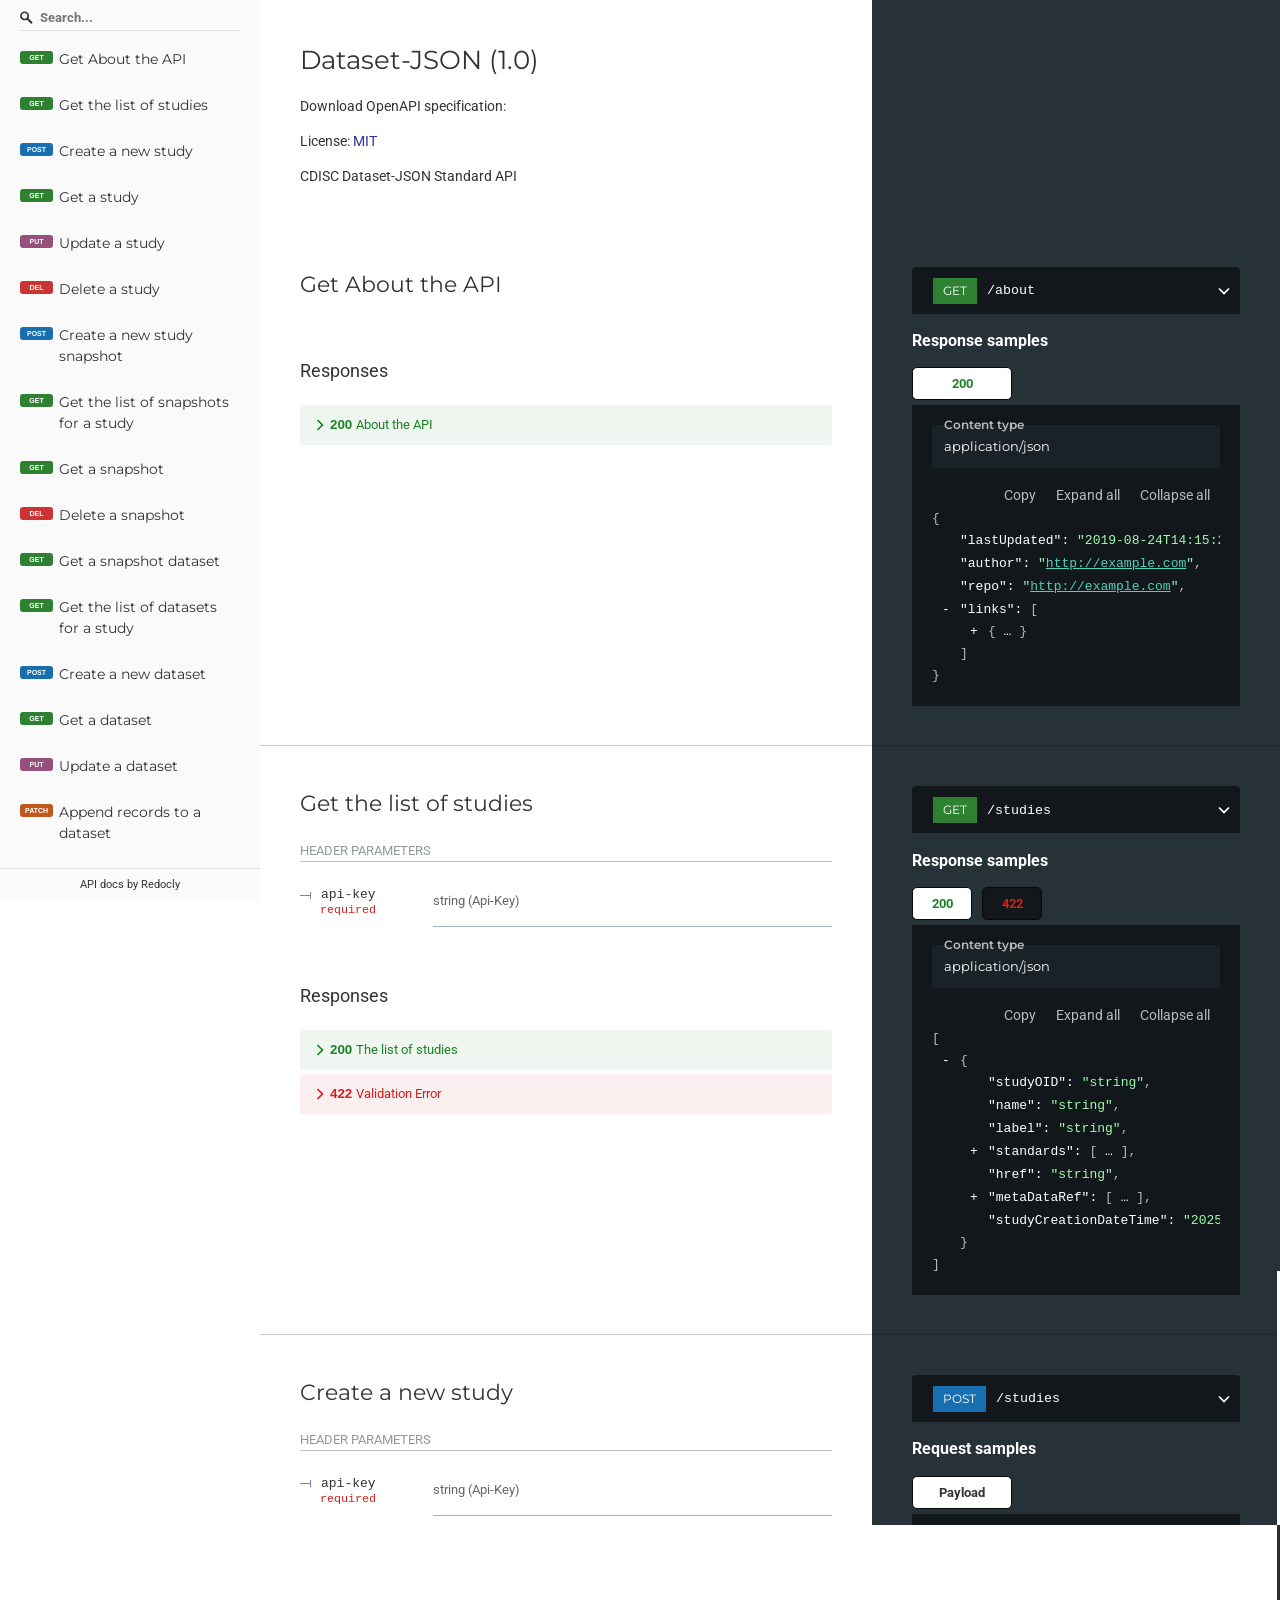
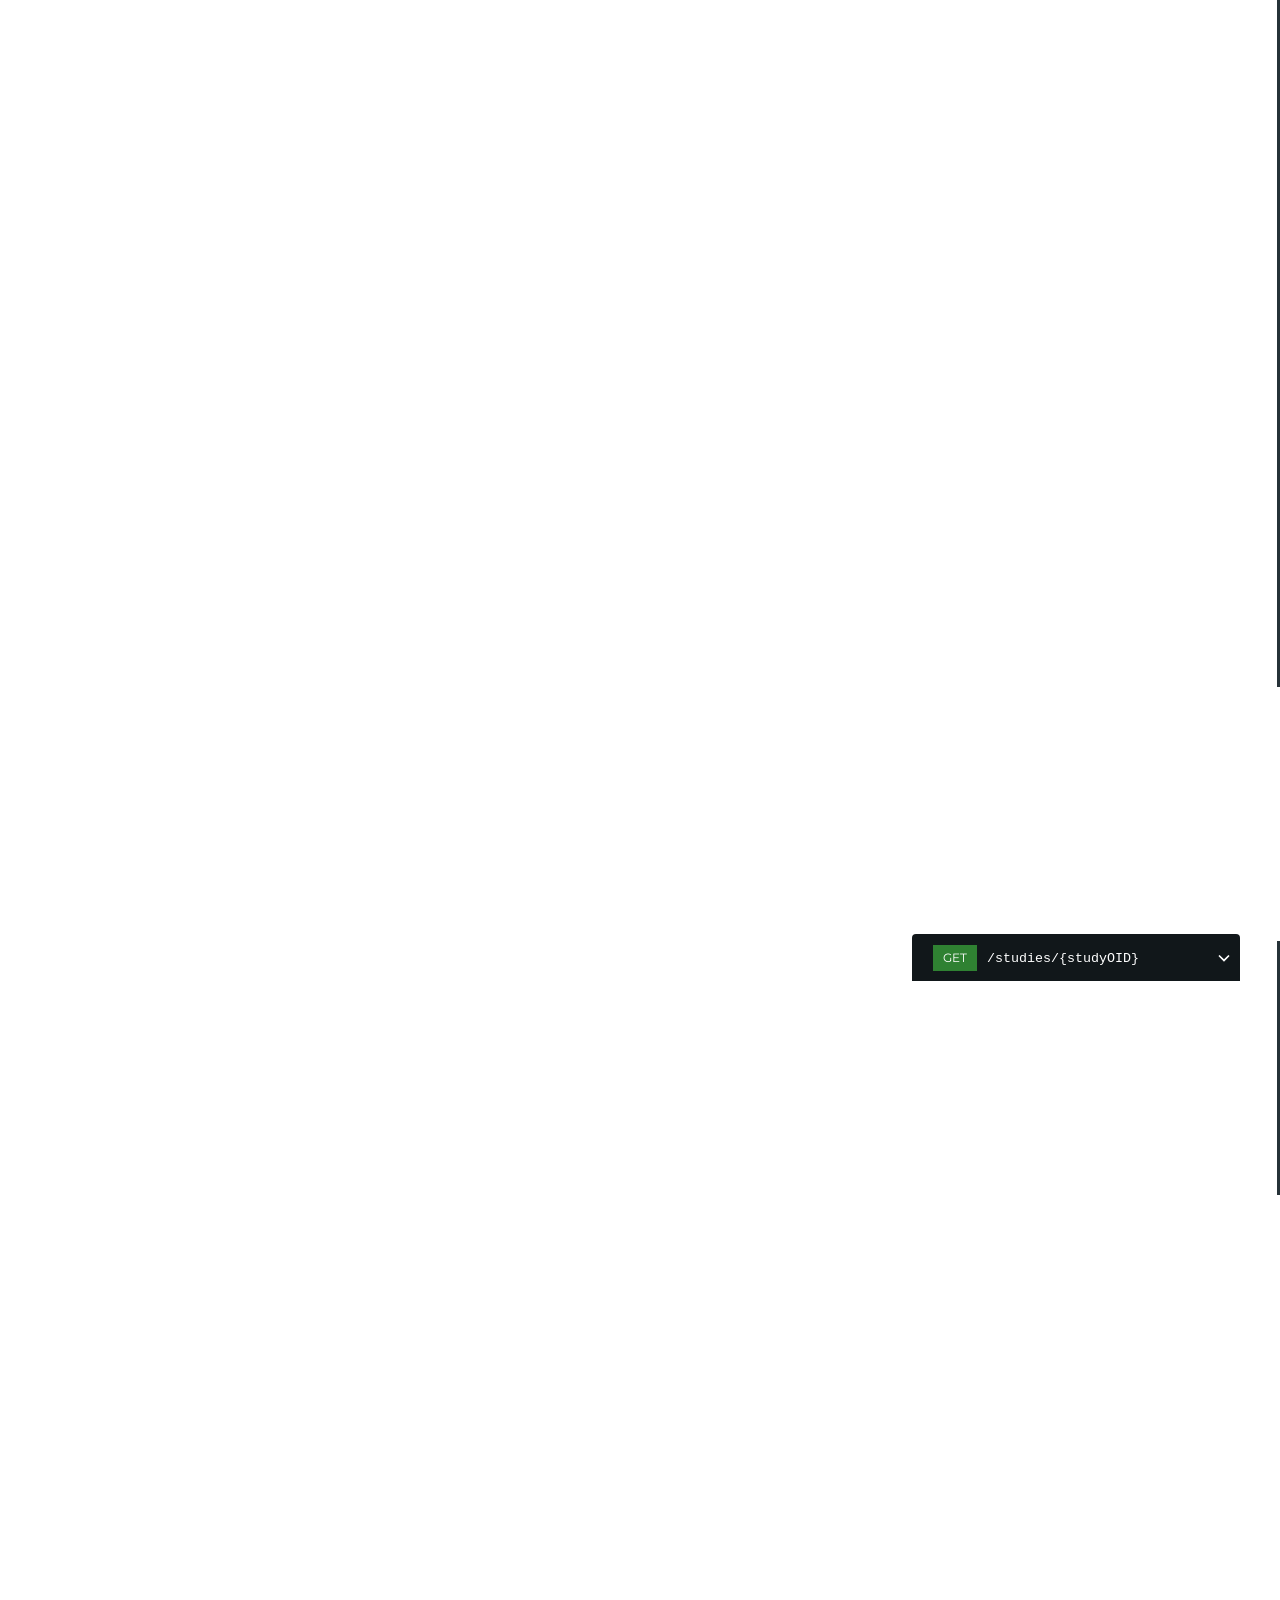
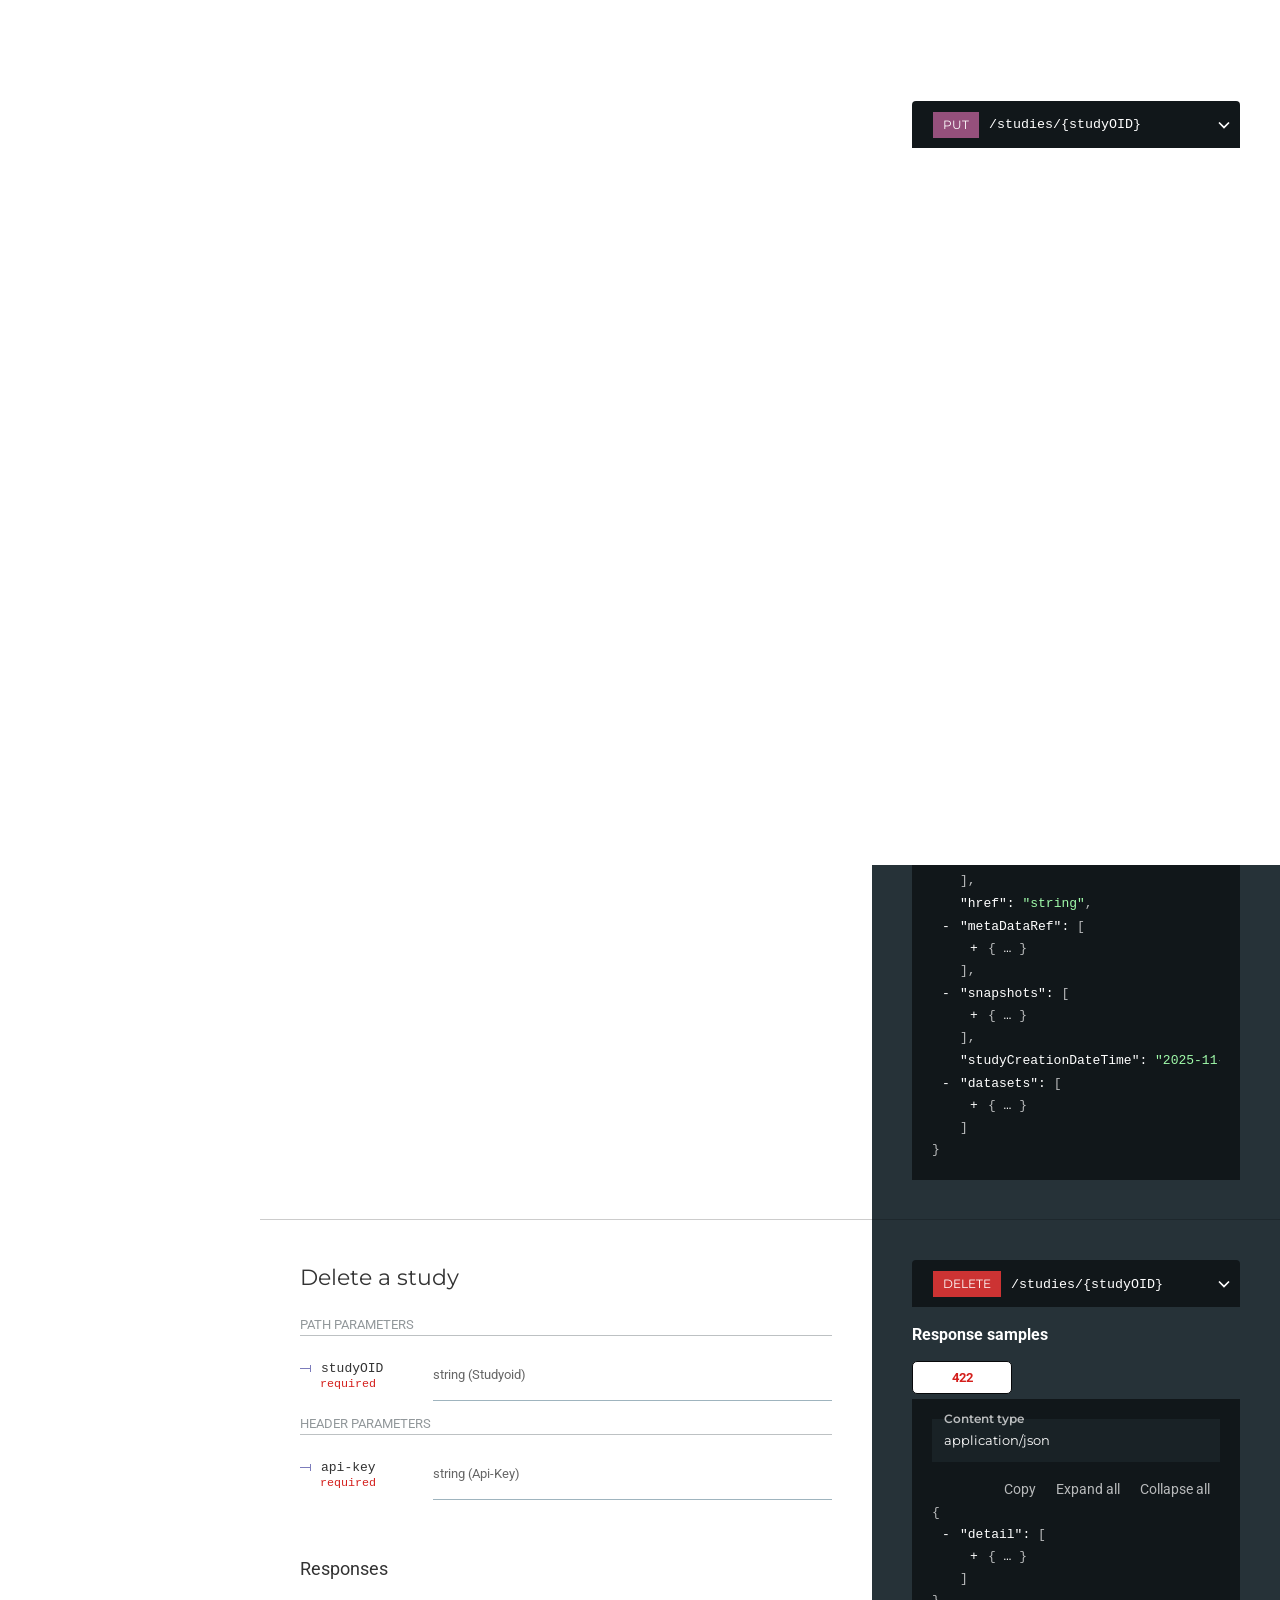
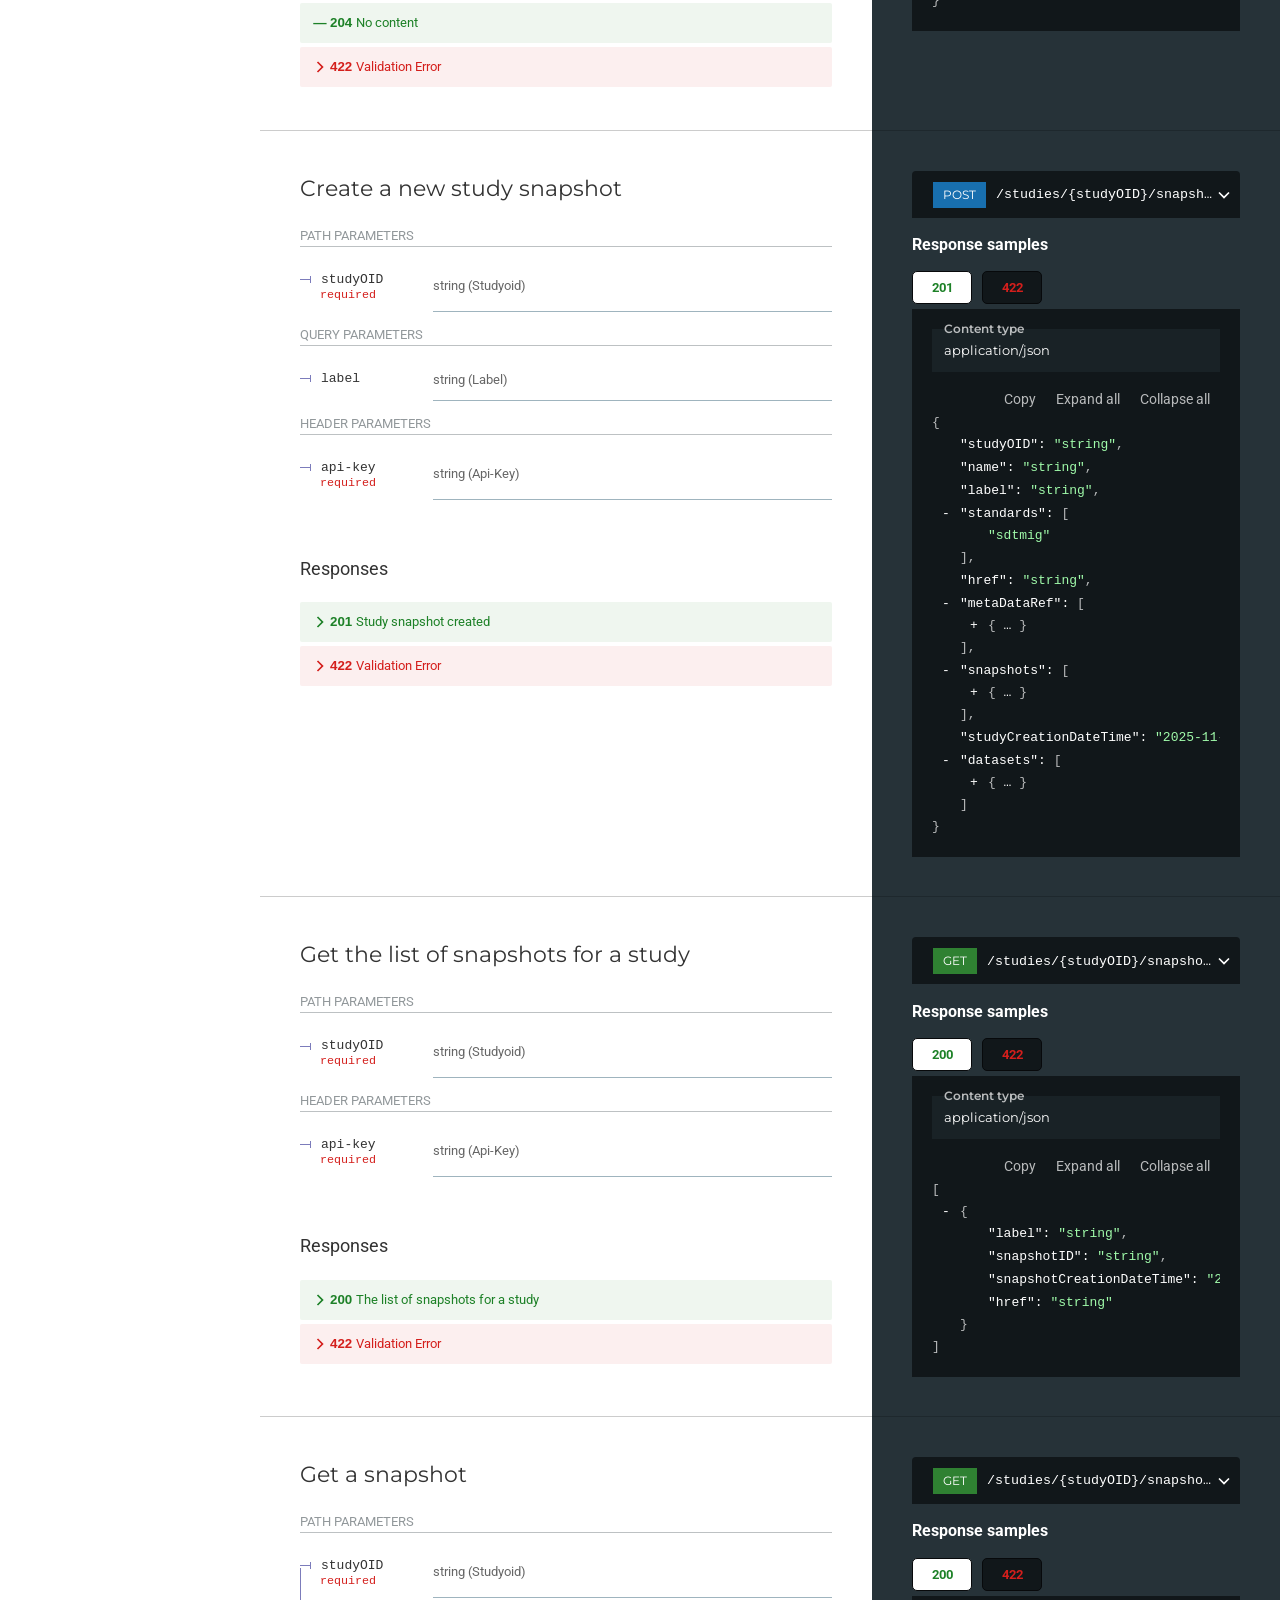
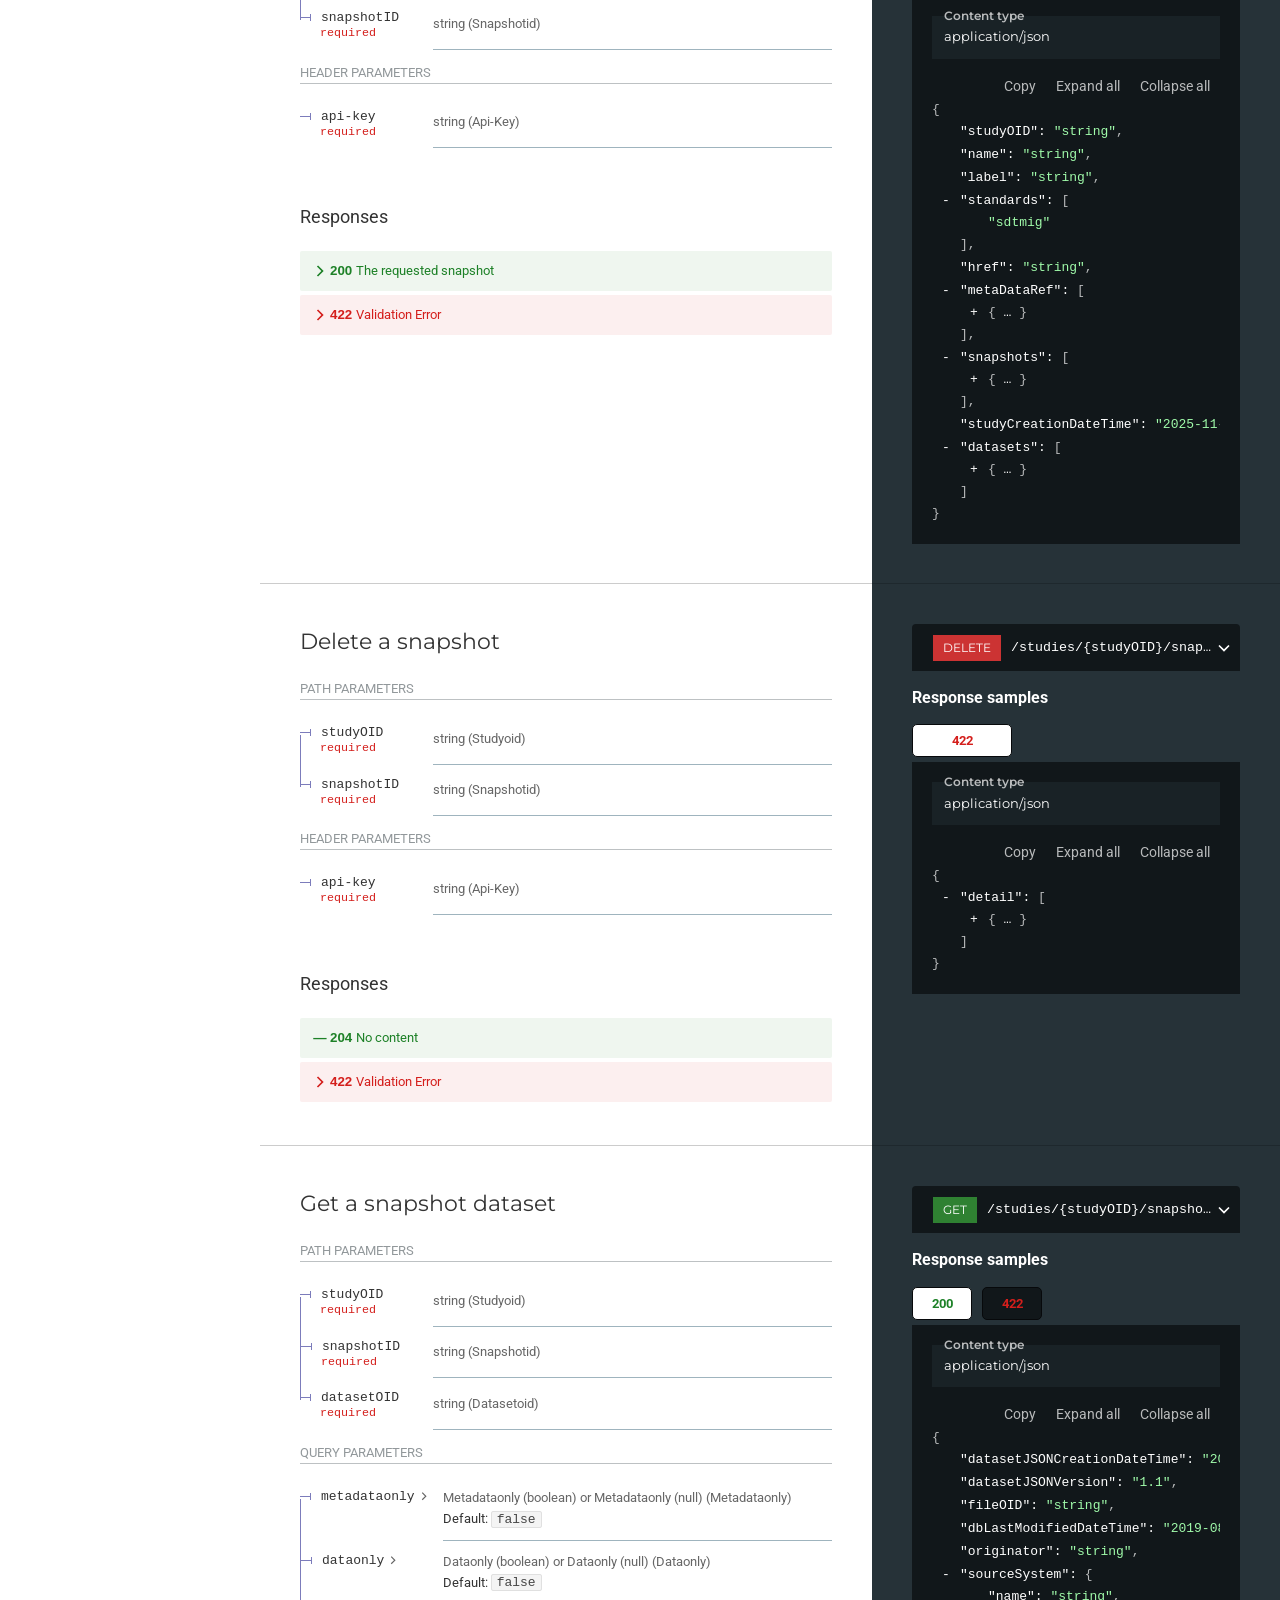
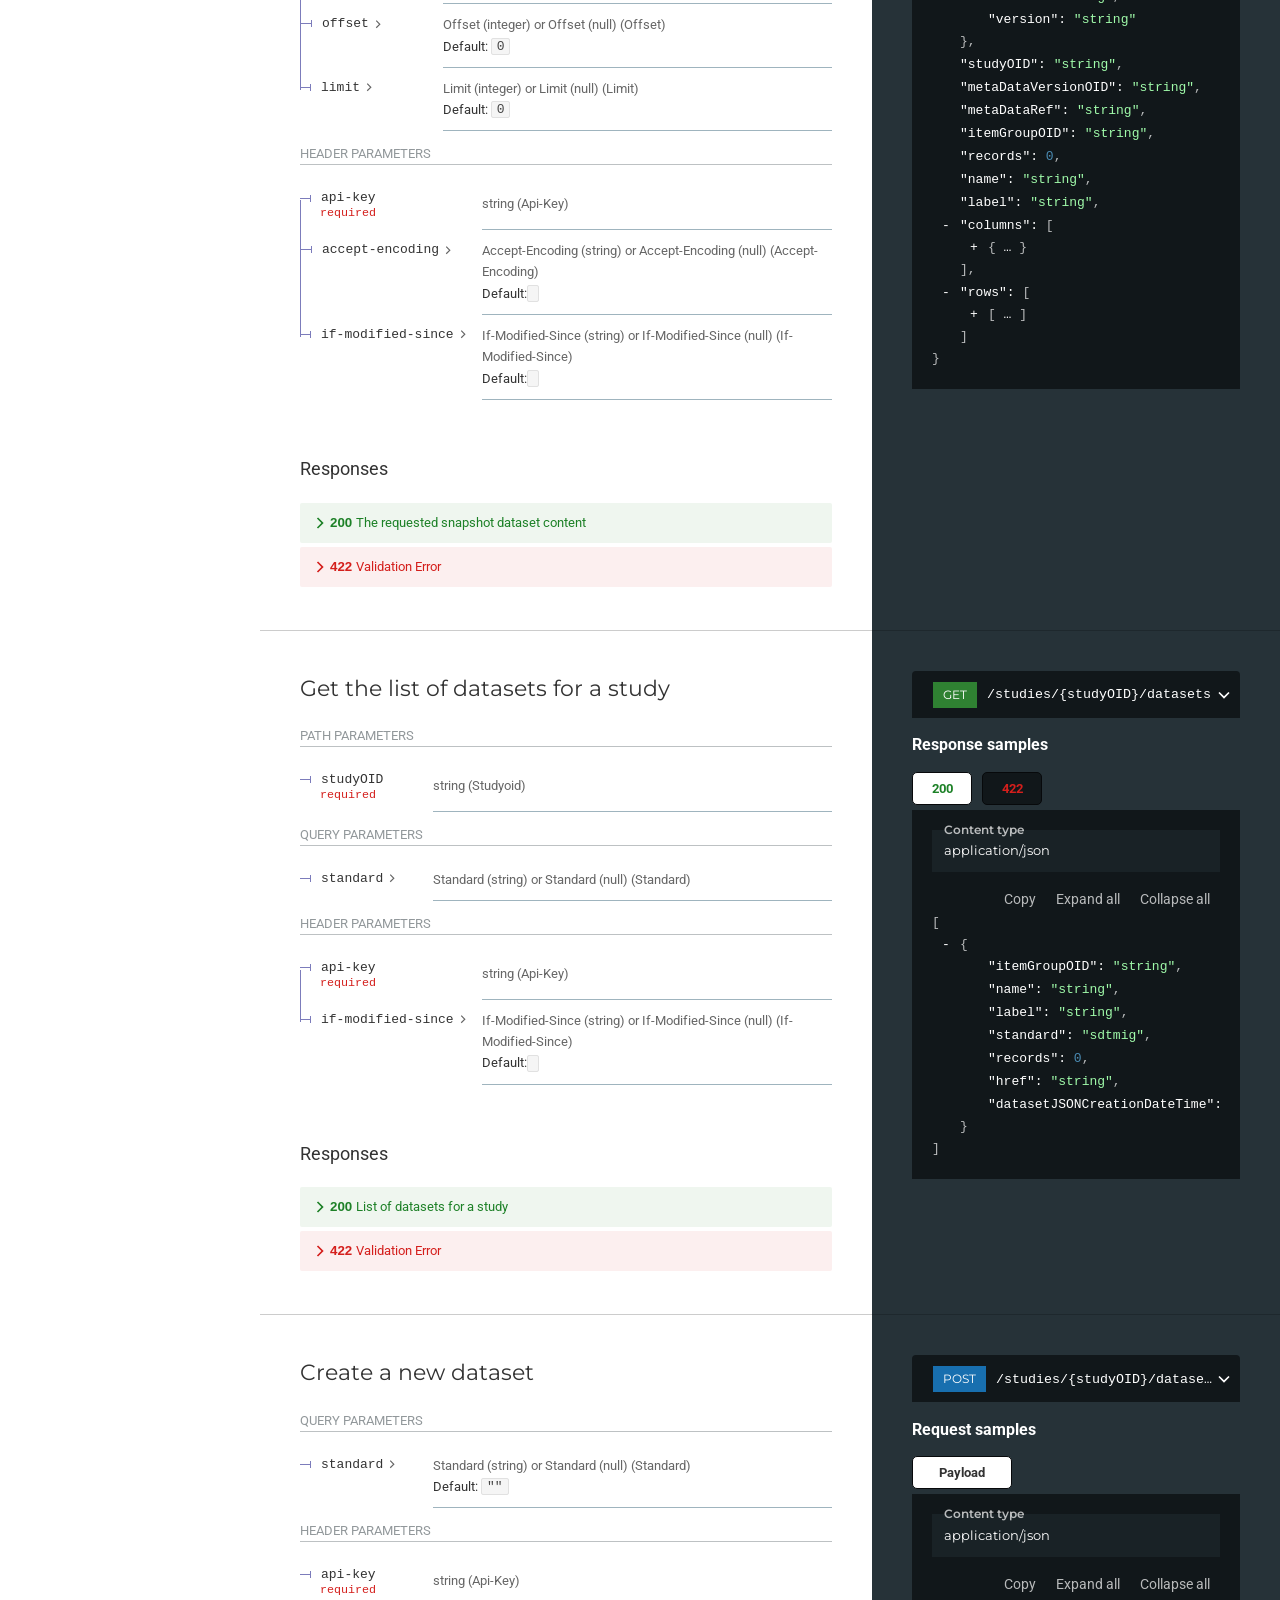
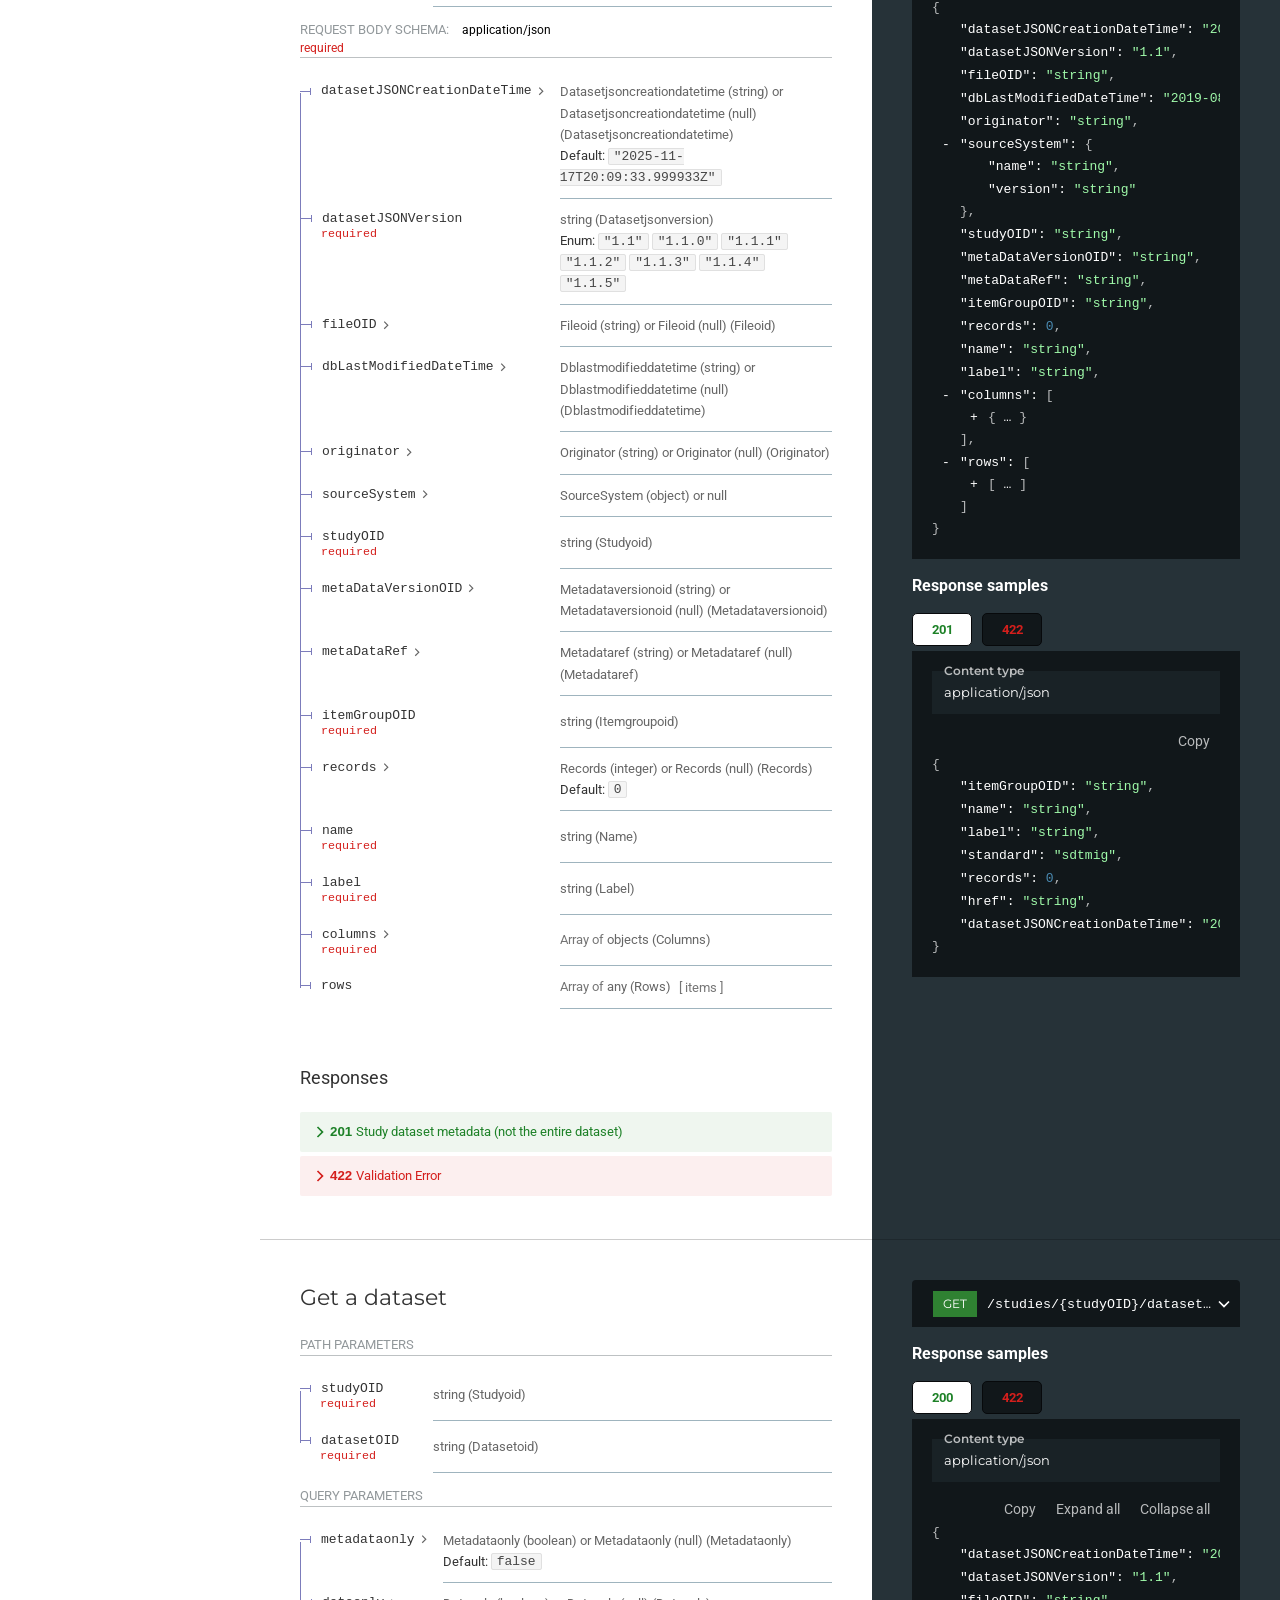
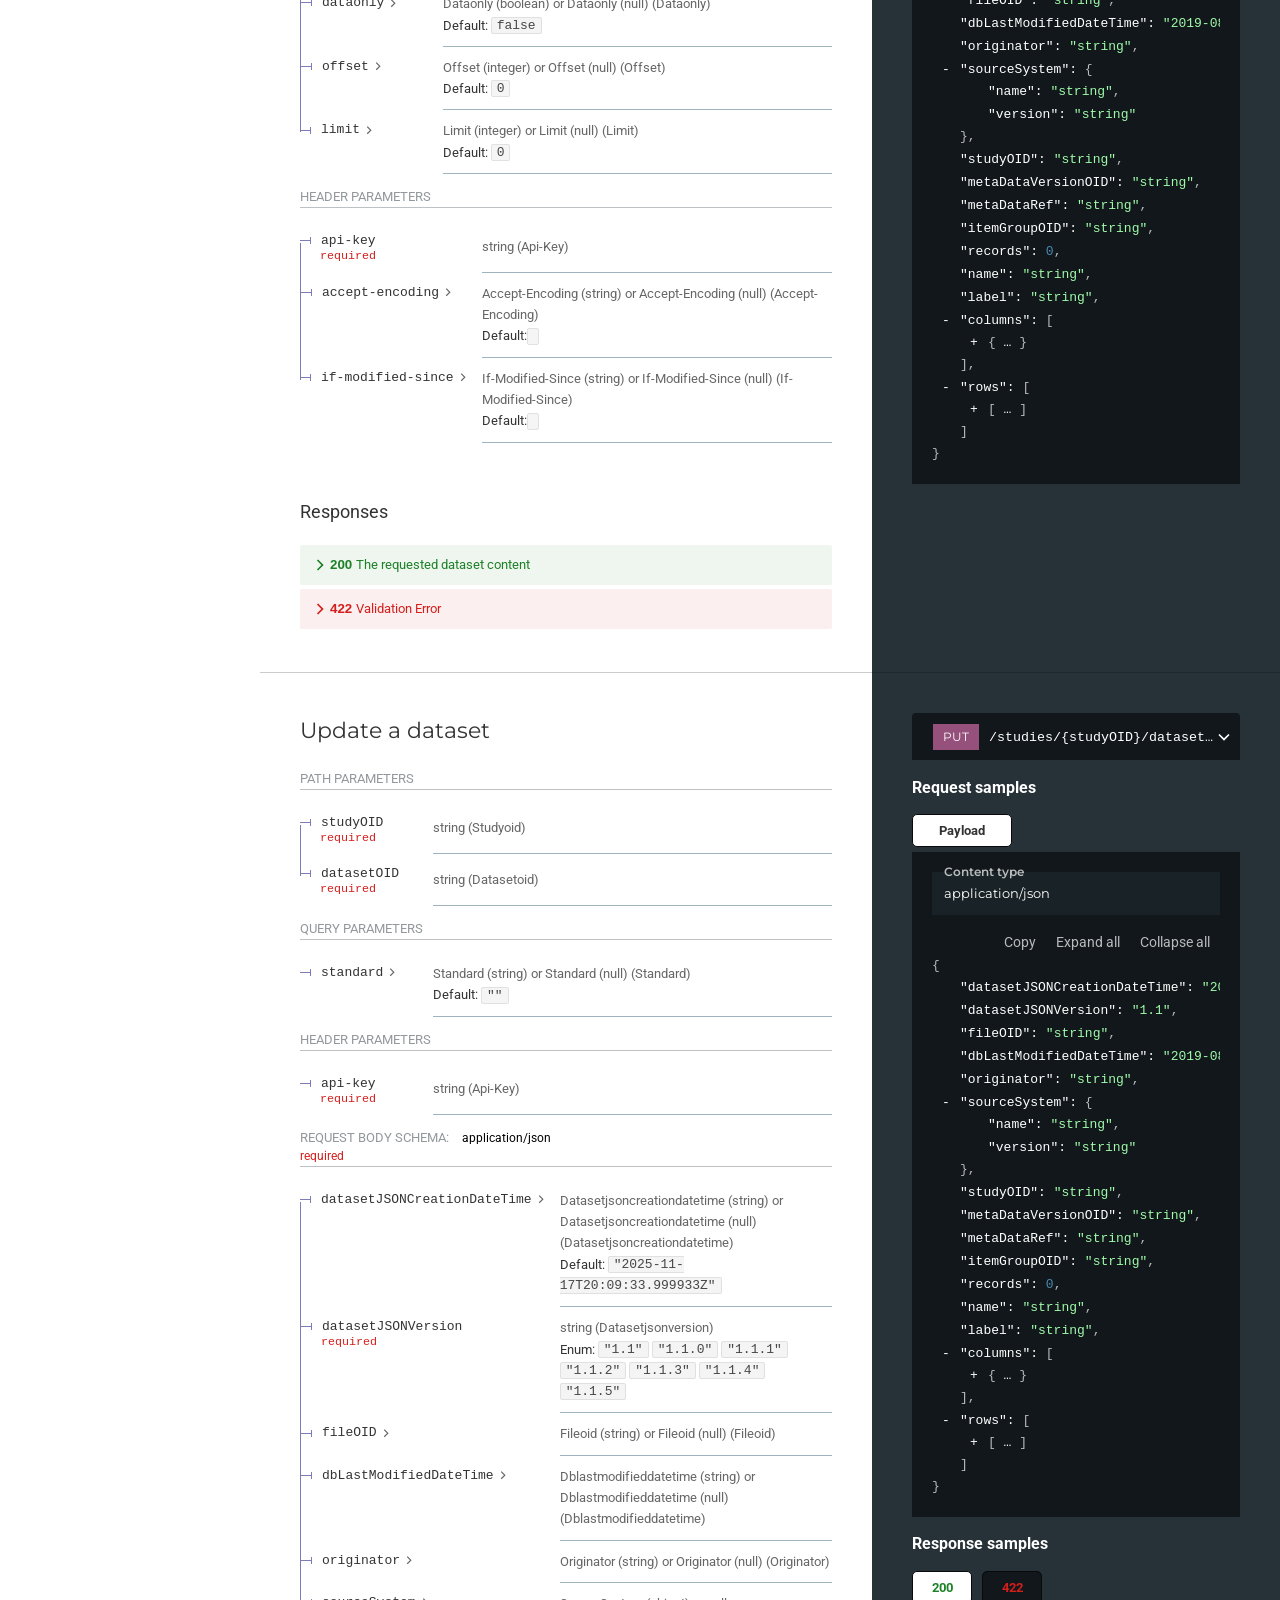
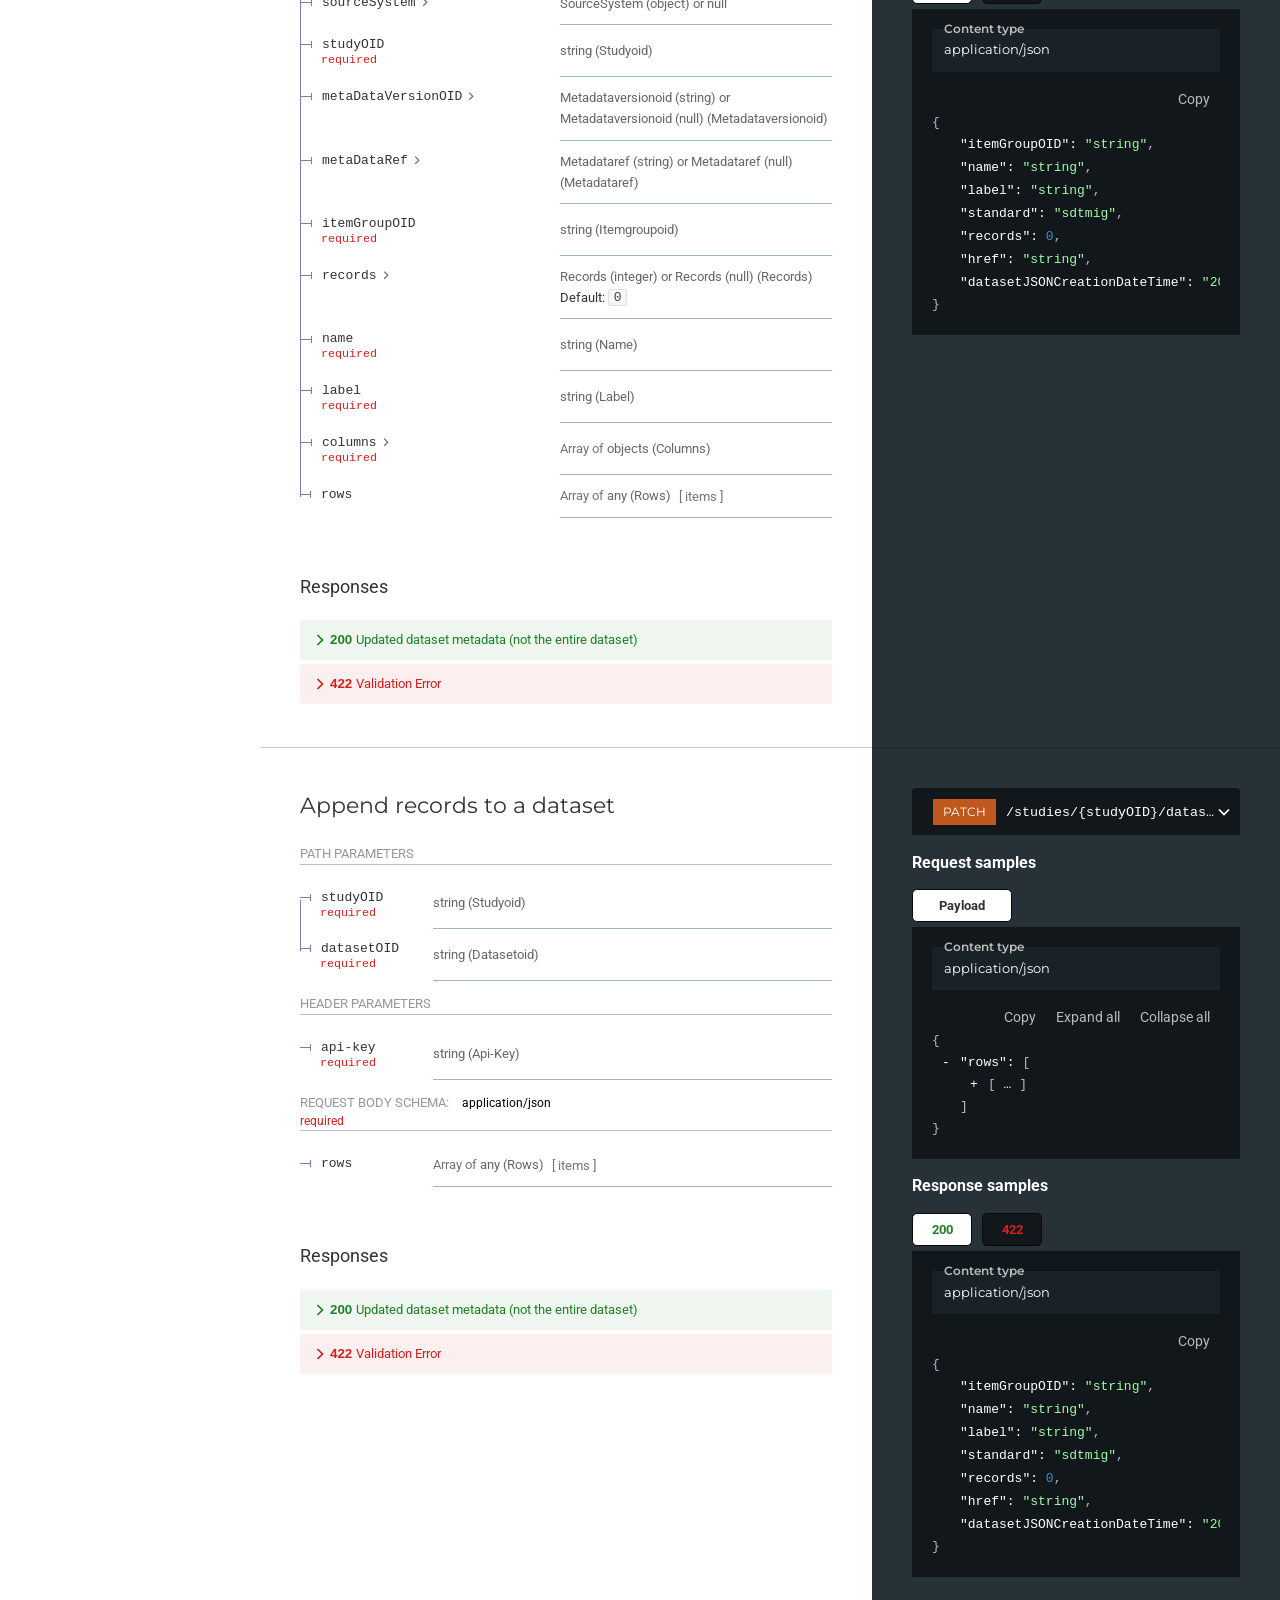
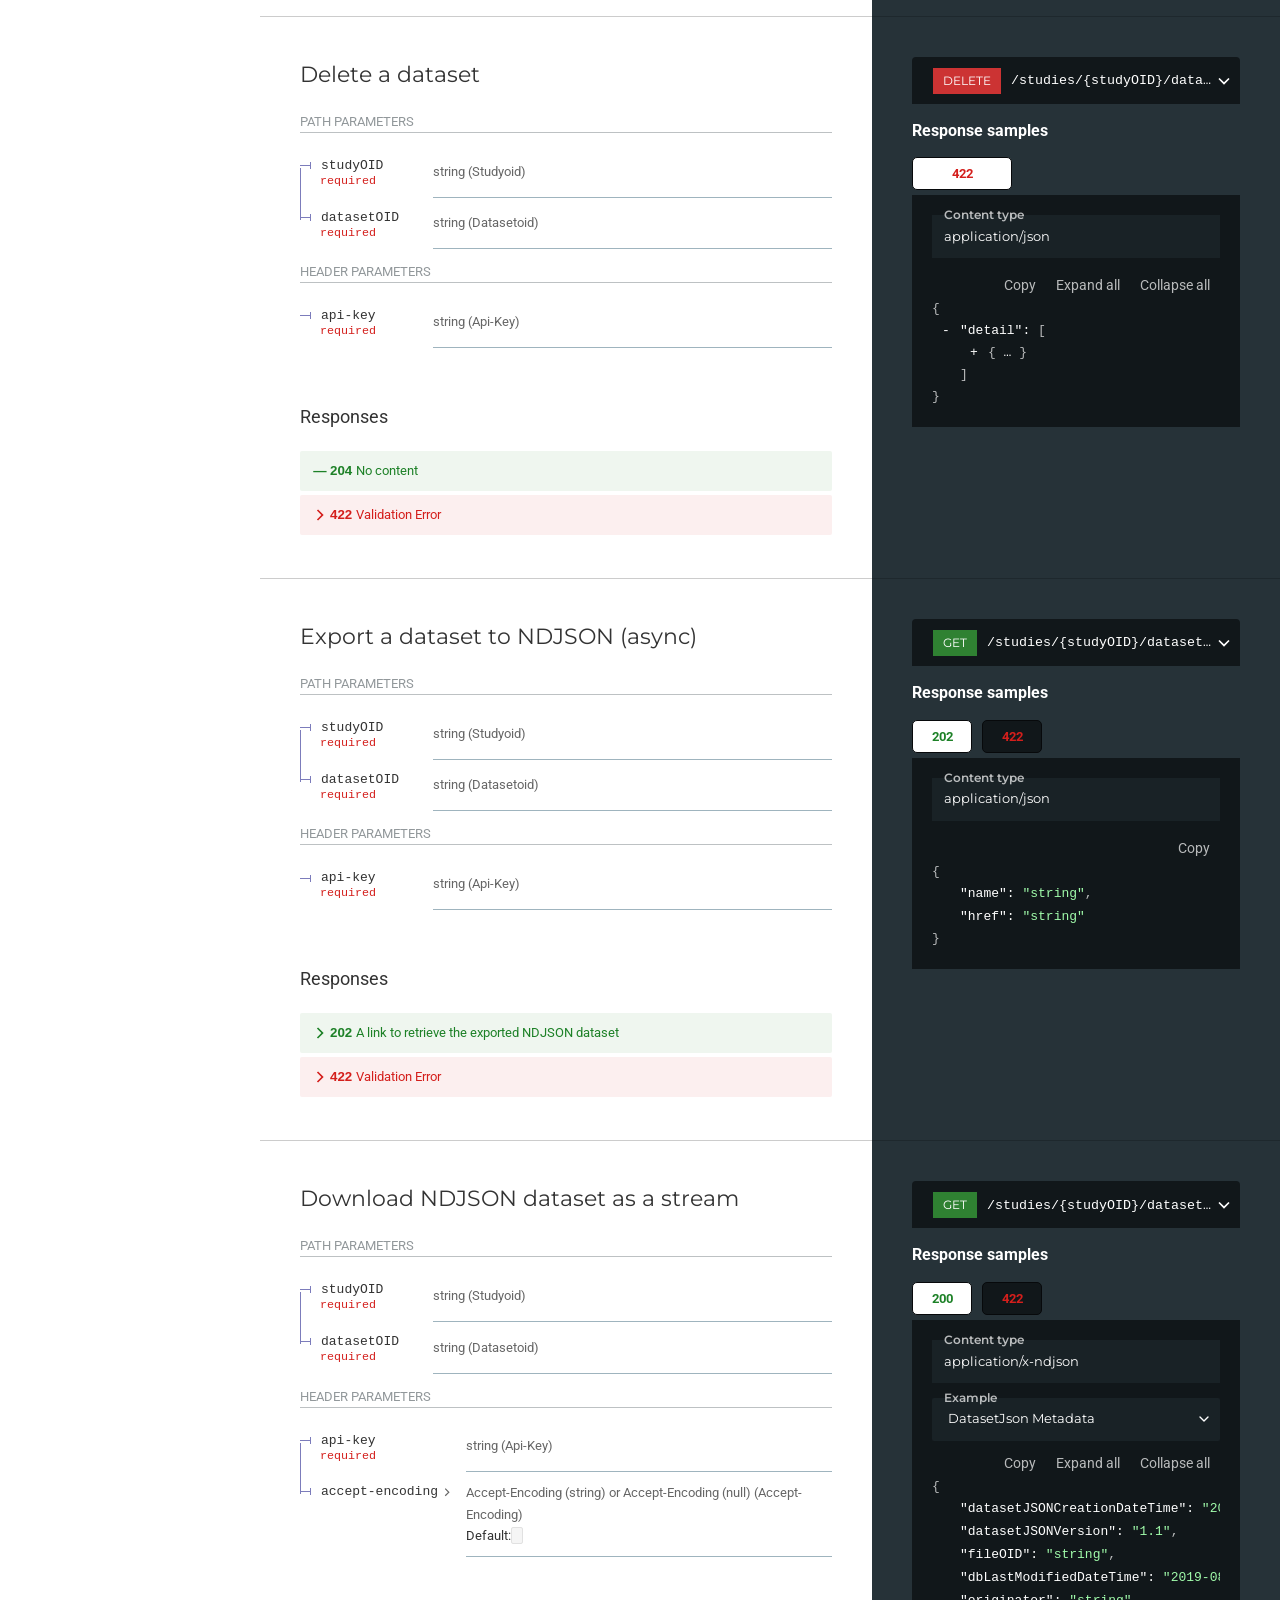
==== commit 18f1e1e8: "Update API version to 1.0" ====
--- a/docs/index.html
+++ b/docs/index.html
@@ -381,7 +381,7 @@
 </head>
 
 <body>
-  
+
       <div id="redoc"><div class="sc-Pgsbw eHdqcJ redoc-wrap"><div class="sc-fstJre dsiHUZ menu-content" style="top:0px;height:calc(100vh - 0px)"><div role="search" class="sc-iRcyzz gzMPIt"><svg class="sc-enPhjR SikXG search-icon" version="1.1" viewBox="0 0 1000 1000" x="0px" xmlns="http://www.w3.org/2000/svg" y="0px"><path d="M968.2,849.4L667.3,549c83.9-136.5,66.7-317.4-51.7-435.6C477.1-25,252.5-25,113.9,113.4c-138.5,138.3-138.5,362.6,0,501C219.2,730.1,413.2,743,547.6,666.5l301.9,301.4c43.6,43.6,76.9,14.9,104.2-12.4C981,928.3,1011.8,893,968.2,849.4z M524.5,522c-88.9,88.7-233,88.7-321.8,0c-88.9-88.7-88.9-232.6,0-321.3c88.9-88.7,233-88.7,321.8,0C613.4,289.4,613.4,433.3,524.5,522z"></path></svg><input placeholder="Search..." aria-label="Search" type="text" class="sc-lhsSio iOkeQy search-input" value=""/></div><div class="sc-eknHtZ ghzOpX scrollbar-container undefined"><ul role="menu" class="sc-zOxLx gAPKXX"><li tabindex="0" depth="2" data-item-id="operation/about_about_get" role="menuitem" aria-label="Get About the API" aria-expanded="false" class="sc-cgHfjM ixknQI"><label class="sc-fpikKz iHRgeo -depth2"><span type="get" class="sc-jxYSNo NmQLu operation-type get">get</span><span tabindex="0" width="calc(100% - 38px)" class="sc-gWaSiO cxcra">Get About the API</span></label></li><li tabindex="0" depth="2" data-item-id="operation/studies_studies_get" role="menuitem" aria-label="Get the list of studies" aria-expanded="false" class="sc-cgHfjM ixknQI"><label class="sc-fpikKz iHRgeo -depth2"><span type="get" class="sc-jxYSNo NmQLu operation-type get">get</span><span tabindex="0" width="calc(100% - 38px)" class="sc-gWaSiO cxcra">Get the list of studies</span></label></li><li tabindex="0" depth="2" data-item-id="operation/add_study_studies_post" role="menuitem" aria-label="Create a new study" aria-expanded="false" class="sc-cgHfjM ixknQI"><label class="sc-fpikKz iHRgeo -depth2"><span type="post" class="sc-jxYSNo NmQLu operation-type post">post</span><span tabindex="0" width="calc(100% - 38px)" class="sc-gWaSiO cxcra">Create a new study</span></label></li><li tabindex="0" depth="2" data-item-id="operation/study_studies__studyOID__get" role="menuitem" aria-label="Get a study" aria-expanded="false" class="sc-cgHfjM ixknQI"><label class="sc-fpikKz iHRgeo -depth2"><span type="get" class="sc-jxYSNo NmQLu operation-type get">get</span><span tabindex="0" width="calc(100% - 38px)" class="sc-gWaSiO cxcra">Get a study</span></label></li><li tabindex="0" depth="2" data-item-id="operation/update_study_studies__studyOID__put" role="menuitem" aria-label="Update a study" aria-expanded="false" class="sc-cgHfjM ixknQI"><label class="sc-fpikKz iHRgeo -depth2"><span type="put" class="sc-jxYSNo NmQLu operation-type put">put</span><span tabindex="0" width="calc(100% - 38px)" class="sc-gWaSiO cxcra">Update a study</span></label></li><li tabindex="0" depth="2" data-item-id="operation/delete_study_studies__studyOID__delete" role="menuitem" aria-label="Delete a study" aria-expanded="false" class="sc-cgHfjM ixknQI"><label class="sc-fpikKz iHRgeo -depth2"><span type="delete" class="sc-jxYSNo NmQLu operation-type delete">del</span><span tabindex="0" width="calc(100% - 38px)" class="sc-gWaSiO cxcra">Delete a study</span></label></li><li tabindex="0" depth="2" data-item-id="operation/add_snapshot_studies__studyOID__snapshots_post" role="menuitem" aria-label="Create a new study snapshot" aria-expanded="false" class="sc-cgHfjM ixknQI"><label class="sc-fpikKz iHRgeo -depth2"><span type="post" class="sc-jxYSNo NmQLu operation-type post">post</span><span tabindex="0" width="calc(100% - 38px)" class="sc-gWaSiO cxcra">Create a new study snapshot</span></label></li><li tabindex="0" depth="2" data-item-id="operation/snapshots_studies__studyOID__snapshots_get" role="menuitem" aria-label="Get the list of snapshots for a study" aria-expanded="false" class="sc-cgHfjM ixknQI"><label class="sc-fpikKz iHRgeo -depth2"><span type="get" class="sc-jxYSNo NmQLu operation-type get">get</span><span tabindex="0" width="calc(100% - 38px)" class="sc-gWaSiO cxcra">Get the list of snapshots for a study</span></label></li><li tabindex="0" depth="2" data-item-id="operation/snapshot_studies__studyOID__snapshots__snapshotID__get" role="menuitem" aria-label="Get a snapshot" aria-expanded="false" class="sc-cgHfjM ixknQI"><label class="sc-fpikKz iHRgeo -depth2"><span type="get" class="sc-jxYSNo NmQLu operation-type get">get</span><span tabindex="0" width="calc(100% - 38px)" class="sc-gWaSiO cxcra">Get a snapshot</span></label></li><li tabindex="0" depth="2" data-item-id="operation/delete_snapshot_studies__studyOID__snapshots__snapshotID__delete" role="menuitem" aria-label="Delete a snapshot" aria-expanded="false" class="sc-cgHfjM ixknQI"><label class="sc-fpikKz iHRgeo -depth2"><span type="delete" class="sc-jxYSNo NmQLu operation-type delete">del</span><span tabindex="0" width="calc(100% - 38px)" class="sc-gWaSiO cxcra">Delete a snapshot</span></label></li><li tabindex="0" depth="2" data-item-id="operation/dataset_studies__studyOID__snapshots__snapshotID__datasets__datasetOID__get" role="menuitem" aria-label="Get a snapshot dataset" aria-expanded="false" class="sc-cgHfjM ixknQI"><label class="sc-fpikKz iHRgeo -depth2"><span type="get" class="sc-jxYSNo NmQLu operation-type get">get</span><span tabindex="0" width="calc(100% - 38px)" class="sc-gWaSiO cxcra">Get a snapshot dataset</span></label></li><li tabindex="0" depth="2" data-item-id="operation/datasets_studies__studyOID__datasets_get" role="menuitem" aria-label="Get the list of datasets for a study" aria-expanded="false" class="sc-cgHfjM ixknQI"><label class="sc-fpikKz iHRgeo -depth2"><span type="get" class="sc-jxYSNo NmQLu operation-type get">get</span><span tabindex="0" width="calc(100% - 38px)" class="sc-gWaSiO cxcra">Get the list of datasets for a study</span></label></li><li tabindex="0" depth="2" data-item-id="operation/post_dataset_studies__studyOID__datasets_post" role="menuitem" aria-label="Create a new dataset" aria-expanded="false" class="sc-cgHfjM ixknQI"><label class="sc-fpikKz iHRgeo -depth2"><span type="post" class="sc-jxYSNo NmQLu operation-type post">post</span><span tabindex="0" width="calc(100% - 38px)" class="sc-gWaSiO cxcra">Create a new dataset</span></label></li><li tabindex="0" depth="2" data-item-id="operation/dataset_studies__studyOID__datasets__datasetOID__get" role="menuitem" aria-label="Get a dataset" aria-expanded="false" class="sc-cgHfjM ixknQI"><label class="sc-fpikKz iHRgeo -depth2"><span type="get" class="sc-jxYSNo NmQLu operation-type get">get</span><span tabindex="0" width="calc(100% - 38px)" class="sc-gWaSiO cxcra">Get a dataset</span></label></li><li tabindex="0" depth="2" data-item-id="operation/update_dataset_studies__studyOID__datasets__datasetOID__put" role="menuitem" aria-label="Update a dataset" aria-expanded="false" class="sc-cgHfjM ixknQI"><label class="sc-fpikKz iHRgeo -depth2"><span type="put" class="sc-jxYSNo NmQLu operation-type put">put</span><span tabindex="0" width="calc(100% - 38px)" class="sc-gWaSiO cxcra">Update a dataset</span></label></li><li tabindex="0" depth="2" data-item-id="operation/append_dataset_studies__studyOID__datasets__datasetOID__patch" role="menuitem" aria-label="Append records to a dataset" aria-expanded="false" class="sc-cgHfjM ixknQI"><label class="sc-fpikKz iHRgeo -depth2"><span type="patch" class="sc-jxYSNo NmQLu operation-type patch">patch</span><span tabindex="0" width="calc(100% - 38px)" class="sc-gWaSiO cxcra">Append records to a dataset</span></label></li><li tabindex="0" depth="2" data-item-id="operation/delete_dataset_studies__studyOID__datasets__datasetOID__delete" role="menuitem" aria-label="Delete a dataset" aria-expanded="false" class="sc-cgHfjM ixknQI"><label class="sc-fpikKz iHRgeo -depth2"><span type="delete" class="sc-jxYSNo NmQLu operation-type delete">del</span><span tabindex="0" width="calc(100% - 38px)" class="sc-gWaSiO cxcra">Delete a dataset</span></label></li><li tabindex="0" depth="2" data-item-id="operation/export_dataset_studies__studyOID__datasets__datasetOID___export_get" role="menuitem" aria-label="Export a dataset to NDJSON (async)" aria-expanded="false" class="sc-cgHfjM ixknQI"><label class="sc-fpikKz iHRgeo -depth2"><span type="get" class="sc-jxYSNo NmQLu operation-type get">get</span><span tabindex="0" width="calc(100% - 38px)" class="sc-gWaSiO cxcra">Export a dataset to NDJSON (async)</span></label></li><li tabindex="0" depth="2" data-item-id="operation/download_dataset_stream_studies__studyOID__datasets__datasetOID__ndjson_get" role="menuitem" aria-label="Download NDJSON dataset as a stream" aria-expanded="false" class="sc-cgHfjM ixknQI"><label class="sc-fpikKz iHRgeo -depth2"><span type="get" class="sc-jxYSNo NmQLu operation-type get">get</span><span tabindex="0" width="calc(100% - 38px)" class="sc-gWaSiO cxcra">Download NDJSON dataset as a stream</span></label></li><li tabindex="0" depth="2" data-item-id="operation/add_define_studies__studyOID__defines_post" role="menuitem" aria-label="Create a new Define-XML file" aria-expanded="false" class="sc-cgHfjM ixknQI"><label class="sc-fpikKz iHRgeo -depth2"><span type="post" class="sc-jxYSNo NmQLu operation-type post">post</span><span tabindex="0" width="calc(100% - 38px)" class="sc-gWaSiO cxcra">Create a new Define-XML file</span></label></li><li tabindex="0" depth="2" data-item-id="operation/defines_studies__studyOID__defines_get" role="menuitem" aria-label="Get the list of Define-XML files for a study" aria-expanded="false" class="sc-cgHfjM ixknQI"><label class="sc-fpikKz iHRgeo -depth2"><span type="get" class="sc-jxYSNo NmQLu operation-type get">get</span><span tabindex="0" width="calc(100% - 38px)" class="sc-gWaSiO cxcra">Get the list of Define-XML files for a study</span></label></li><li tabindex="0" depth="2" data-item-id="operation/define_studies__studyOID__defines__label__get" role="menuitem" aria-label="Get a Define-XML" aria-expanded="false" class="sc-cgHfjM ixknQI"><label class="sc-fpikKz iHRgeo -depth2"><span type="get" class="sc-jxYSNo NmQLu operation-type get">get</span><span tabindex="0" width="calc(100% - 38px)" class="sc-gWaSiO cxcra">Get a Define-XML</span></label></li><li tabindex="0" depth="2" data-item-id="operation/update_define_studies__studyOID__defines__label__put" role="menuitem" aria-label="Update a Define-XML" aria-expanded="false" class="sc-cgHfjM ixknQI"><label class="sc-fpikKz iHRgeo -depth2"><span type="put" class="sc-jxYSNo NmQLu operation-type put">put</span><span tabindex="0" width="calc(100% - 38px)" class="sc-gWaSiO cxcra">Update a Define-XML</span></label></li><li tabindex="0" depth="2" data-item-id="operation/delete_define_studies__studyOID__defines__label__delete" role="menuitem" aria-label="Delete a Define-XML" aria-expanded="false" class="sc-cgHfjM ixknQI"><label class="sc-fpikKz iHRgeo -depth2"><span type="delete" class="sc-jxYSNo NmQLu operation-type delete">del</span><span tabindex="0" width="calc(100% - 38px)" class="sc-gWaSiO cxcra">Delete a Define-XML</span></label></li></ul><div class="sc-kSaXSp QuyG"><a target="_blank" rel="noopener noreferrer" href="https://redocly.com/redoc/">API docs by Redocly</a></div></div></div><div class="sc-jOlHRD bovaLG"><div class="sc-cZnrqW crXcHD"><svg class="" style="transform:translate(2px, -4px) rotate(180deg);transition:transform 0.2s ease" viewBox="0 0 926.23699 573.74994" version="1.1" x="0px" y="0px" width="15" height="15"><g transform="translate(904.92214,-879.1482)"><path d="
           m -673.67664,1221.6502 -231.2455,-231.24803 55.6165,
           -55.627 c 30.5891,-30.59485 56.1806,-55.627 56.8701,-55.627 0.6894,
@@ -400,7 +400,7 @@
           55.627 l 55.6165,55.627 -231.245496,231.24803 c -127.185,127.1864
           -231.5279,231.248 -231.873,231.248 -0.3451,0 -104.688,
           -104.0616 -231.873,-231.248 z
-        " fill="currentColor"></path></g></svg></div></div><div class="sc-fkYqBV buanwU api-content"><div class="sc-dTvVRJ bPmFpz"><div class="sc-jJLAfE gkiSyE"><div class="sc-ggWZvA fqkwbU api-info"><h1 class="sc-hwkwBN sc-jCWzJg wYHiz hPcPCj">Dataset-JSON<!-- --> <span>(<!-- -->0.0.1<!-- -->)</span></h1><p>Download OpenAPI specification<!-- -->:</p><div class="sc-eVqvcJ sc-fszimp kIppRw kbZred"><div class="sc-erPUmh eAqtbt"><div class="sc-iRTMaw beOrEi"> <!-- --> <span class="sc-jVxTAy hijBKj">License:<!-- --> <a href="https://opensource.org/license/mit/">MIT</a></span> </div></div></div><div data-role="redoc-summary" html="" class="sc-eVqvcJ sc-fszimp kIppRw kbZred"></div><div data-role="redoc-description" html="&lt;p&gt;CDISC Dataset-JSON Standard API&lt;/p&gt;
+        " fill="currentColor"></path></g></svg></div></div><div class="sc-fkYqBV buanwU api-content"><div class="sc-dTvVRJ bPmFpz"><div class="sc-jJLAfE gkiSyE"><div class="sc-ggWZvA fqkwbU api-info"><h1 class="sc-hwkwBN sc-jCWzJg wYHiz hPcPCj">Dataset-JSON<!-- --> <span>(<!-- -->1.0<!-- -->)</span></h1><p>Download OpenAPI specification<!-- -->:</p><div class="sc-eVqvcJ sc-fszimp kIppRw kbZred"><div class="sc-erPUmh eAqtbt"><div class="sc-iRTMaw beOrEi"> <!-- --> <span class="sc-jVxTAy hijBKj">License:<!-- --> <a href="https://opensource.org/license/mit/">MIT</a></span> </div></div></div><div data-role="redoc-summary" html="" class="sc-eVqvcJ sc-fszimp kIppRw kbZred"></div><div data-role="redoc-description" html="&lt;p&gt;CDISC Dataset-JSON Standard API&lt;/p&gt;
 " class="sc-eVqvcJ sc-fszimp kIppRw kbZred"><p>CDISC Dataset-JSON Standard API</p>
 </div></div></div></div><div id="operation/about_about_get" data-section-id="operation/about_about_get" class="sc-dTvVRJ gHrCVQ"><div data-section-id="operation/about_about_get" id="operation/about_about_get" class="sc-jJLAfE gkiSyE"><div class="sc-ggWZvA fqkwbU"><h2 class="sc-kNOymR iFSqkw"><a class="sc-kcLKEh fRdsOi" href="#operation/about_about_get" aria-label="operation/about_about_get"></a>Get About the API<!-- --> </h2><div><h3 class="sc-gDzyrw kjrVcG">Responses</h3><div><button class="sc-jIDBmd lkmdtA"><svg class="sc-dntSTA cGxVlA" version="1.1" viewBox="0 0 24 24" x="0" xmlns="http://www.w3.org/2000/svg" y="0" aria-hidden="true"><polygon points="17.3 8.3 12 13.6 6.7 8.3 5.3 9.7 12 16.4 18.7 9.7 "></polygon></svg><strong class="sc-eJvlPh fBhAXU">200<!-- --> </strong><div html="&lt;p&gt;About the API&lt;/p&gt;
 " class="sc-eVqvcJ sc-fszimp sc-etsjJW kIppRw jnwENr ljKHqG"><p>About the API</p>
@@ -498,7 +498,7 @@
 " class="sc-eVqvcJ sc-fszimp sc-etsjJW kIppRw jnwENr ljKHqG"><p>Validation Error</p>
 </div></button></div></div></div><div class="sc-jwTyAe sc-hjsuWn bDYKKx FFPsr"><div class="sc-eZSpzM jjnszm"><button class="sc-buTqWO iPCVMX"><span type="delete" class="sc-fQLpxn gKcHYQ http-verb delete">delete</span><span class="sc-jvKoal kZcHWP">/studies/{studyOID}/defines/{label}</span><svg class="sc-dntSTA iuNpUs" style="margin-right:-25px" version="1.1" viewBox="0 0 24 24" x="0" xmlns="http://www.w3.org/2000/svg" y="0" aria-hidden="true"><polygon points="17.3 8.3 12 13.6 6.7 8.3 5.3 9.7 12 16.4 18.7 9.7 "></polygon></svg></button><div aria-hidden="true" class="sc-ecJghI ga-DQLq"><div class="sc-iyBeIh icOxsG"><div html="" class="sc-eVqvcJ sc-fszimp kIppRw drqpJr"></div><div tabindex="0" role="button"><div class="sc-xKhEK okJpy"><span></span>/studies/{studyOID}/defines/{label}</div></div></div></div></div><div><h3 class="sc-lgpSej drJHMo"> <!-- -->Response samples<!-- --> </h3><div class="sc-cOpnSz fyxuKi" data-rttabs="true"><ul class="react-tabs__tab-list" role="tablist"><li class="tab-error react-tabs__tab--selected" role="tab" id="tab_R_4ssa_0" aria-selected="true" aria-disabled="false" aria-controls="panel_R_4ssa_0" tabindex="0" data-rttab="true">422</li></ul><div class="react-tabs__tab-panel react-tabs__tab-panel--selected" role="tabpanel" id="panel_R_4ssa_0" aria-labelledby="tab_R_4ssa_0"><div><div class="sc-bSFBcf iLdyBp"><span class="sc-gahYZc cXitJ">Content type</span><div class="sc-bAehkN iNRAJK">application/json</div></div><div class="sc-blIAwI eKKwxo"><div class="sc-dClGHI fdRrNy"><div class="sc-bbbBoY bBWkcI"><button><div class="sc-fYmhhH iNCOCX">Copy</div></button><button> Expand all </button><button> Collapse all </button></div><div tabindex="0" class="sc-eVqvcJ kIppRw sc-fhfEft dFvLDb"><div class="redoc-json"><code><button class="collapser" aria-label="collapse"></button><span class="token punctuation">{</span><span class="ellipsis"></span><ul class="obj collapsible"><li><div class="hoverable "><span class="property token string">"detail"</span>: <button class="collapser" aria-label="collapse"></button><span class="token punctuation">[</span><span class="ellipsis"></span><ul class="array collapsible"><li><div class="hoverable collapsed"><button class="collapser" aria-label="expand"></button><span class="token punctuation">{</span><span class="ellipsis"></span><ul class="obj collapsible"><li><div class="hoverable collapsed"><span class="property token string">"loc"</span>: <button class="collapser" aria-label="expand"></button><span class="token punctuation">[</span><span class="ellipsis"></span><ul class="array collapsible"><li><div class="hoverable collapsed"><span class="token string">&quot;string&quot;</span></div></li></ul><span class="token punctuation">]</span><span class="token punctuation">,</span></div></li><li><div class="hoverable collapsed"><span class="property token string">"msg"</span>: <span class="token string">&quot;string&quot;</span><span class="token punctuation">,</span></div></li><li><div class="hoverable collapsed"><span class="property token string">"type"</span>: <span class="token string">&quot;string&quot;</span></div></li></ul><span class="token punctuation">}</span></div></li></ul><span class="token punctuation">]</span></div></li></ul><span class="token punctuation">}</span></code></div></div></div></div></div></div></div></div></div></div></div></div><div class="sc-evkzZa iZqpqg"></div></div></div>
       <script>
-      const __redoc_state = {"menu":{"activeItemIdx":-1},"spec":{"data":{"openapi":"3.1.0","info":{"title":"Dataset-JSON","description":"CDISC Dataset-JSON Standard API","license":{"name":"MIT","url":"https://opensource.org/license/mit/"},"version":"0.0.1"},"paths":{"/about":{"get":{"summary":"Get About the API","operationId":"about_about_get","responses":{"200":{"description":"About the API","content":{"application/json":{"schema":{"$ref":"#/components/schemas/About"}}}}}}},"/studies":{"get":{"summary":"Get the list of studies","operationId":"studies_studies_get","parameters":[{"name":"api-key","in":"header","required":true,"schema":{"type":"string","title":"Api-Key"}}],"responses":{"200":{"description":"The list of studies","content":{"application/json":{"schema":{"type":"array","items":{"$ref":"#/components/schemas/Studies"},"title":"Response Studies Studies Get"}}}},"422":{"description":"Validation Error","content":{"application/json":{"schema":{"$ref":"#/components/schemas/HTTPValidationError"}}}}}},"post":{"summary":"Create a new study","operationId":"add_study_studies_post","parameters":[{"name":"api-key","in":"header","required":true,"schema":{"type":"string","title":"Api-Key"}}],"requestBody":{"required":true,"content":{"application/json":{"schema":{"$ref":"#/components/schemas/StudyRequest"}}}},"responses":{"201":{"description":"The created study","content":{"application/json":{"schema":{"$ref":"#/components/schemas/Study"}}}},"422":{"description":"Validation Error","content":{"application/json":{"schema":{"$ref":"#/components/schemas/HTTPValidationError"}}}}}}},"/studies/{studyOID}":{"get":{"summary":"Get a study","operationId":"study_studies__studyOID__get","parameters":[{"name":"studyOID","in":"path","required":true,"schema":{"type":"string","title":"Studyoid"}},{"name":"api-key","in":"header","required":true,"schema":{"type":"string","title":"Api-Key"}}],"responses":{"200":{"description":"The requested study","content":{"application/json":{"schema":{"$ref":"#/components/schemas/Study"}}}},"422":{"description":"Validation Error","content":{"application/json":{"schema":{"$ref":"#/components/schemas/HTTPValidationError"}}}}}},"put":{"summary":"Update a study","operationId":"update_study_studies__studyOID__put","parameters":[{"name":"studyOID","in":"path","required":true,"schema":{"type":"string","title":"Studyoid"}},{"name":"api-key","in":"header","required":true,"schema":{"type":"string","title":"Api-Key"}}],"requestBody":{"required":true,"content":{"application/json":{"schema":{"$ref":"#/components/schemas/StudyRequest"}}}},"responses":{"200":{"description":"The updated study","content":{"application/json":{"schema":{"$ref":"#/components/schemas/Study"}}}},"422":{"description":"Validation Error","content":{"application/json":{"schema":{"$ref":"#/components/schemas/HTTPValidationError"}}}}}},"delete":{"summary":"Delete a study","operationId":"delete_study_studies__studyOID__delete","parameters":[{"name":"studyOID","in":"path","required":true,"schema":{"type":"string","title":"Studyoid"}},{"name":"api-key","in":"header","required":true,"schema":{"type":"string","title":"Api-Key"}}],"responses":{"204":{"description":"No content"},"422":{"description":"Validation Error","content":{"application/json":{"schema":{"$ref":"#/components/schemas/HTTPValidationError"}}}}}}},"/studies/{studyOID}/snapshots":{"post":{"summary":"Create a new study snapshot","operationId":"add_snapshot_studies__studyOID__snapshots_post","parameters":[{"name":"studyOID","in":"path","required":true,"schema":{"type":"string","title":"Studyoid"}},{"name":"label","in":"query","required":false,"schema":{"type":"string","title":"Label"}},{"name":"api-key","in":"header","required":true,"schema":{"type":"string","title":"Api-Key"}}],"responses":{"201":{"description":"Study snapshot created","content":{"application/json":{"schema":{"$ref":"#/components/schemas/Study"}}}},"422":{"description":"Validation Error","content":{"application/json":{"schema":{"$ref":"#/components/schemas/HTTPValidationError"}}}}}},"get":{"summary":"Get the list of snapshots for a study","operationId":"snapshots_studies__studyOID__snapshots_get","parameters":[{"name":"studyOID","in":"path","required":true,"schema":{"type":"string","title":"Studyoid"}},{"name":"api-key","in":"header","required":true,"schema":{"type":"string","title":"Api-Key"}}],"responses":{"200":{"description":"The list of snapshots for a study","content":{"application/json":{"schema":{"type":"array","items":{"$ref":"#/components/schemas/Snapshot"},"title":"Response Snapshots Studies  Studyoid  Snapshots Get"}}}},"422":{"description":"Validation Error","content":{"application/json":{"schema":{"$ref":"#/components/schemas/HTTPValidationError"}}}}}}},"/studies/{studyOID}/snapshots/{snapshotID}":{"get":{"summary":"Get a snapshot","operationId":"snapshot_studies__studyOID__snapshots__snapshotID__get","parameters":[{"name":"studyOID","in":"path","required":true,"schema":{"type":"string","title":"Studyoid"}},{"name":"snapshotID","in":"path","required":true,"schema":{"type":"string","title":"Snapshotid"}},{"name":"api-key","in":"header","required":true,"schema":{"type":"string","title":"Api-Key"}}],"responses":{"200":{"description":"The requested snapshot","content":{"application/json":{"schema":{"$ref":"#/components/schemas/Study"}}}},"422":{"description":"Validation Error","content":{"application/json":{"schema":{"$ref":"#/components/schemas/HTTPValidationError"}}}}}},"delete":{"summary":"Delete a snapshot","operationId":"delete_snapshot_studies__studyOID__snapshots__snapshotID__delete","parameters":[{"name":"studyOID","in":"path","required":true,"schema":{"type":"string","title":"Studyoid"}},{"name":"snapshotID","in":"path","required":true,"schema":{"type":"string","title":"Snapshotid"}},{"name":"api-key","in":"header","required":true,"schema":{"type":"string","title":"Api-Key"}}],"responses":{"204":{"description":"No content"},"422":{"description":"Validation Error","content":{"application/json":{"schema":{"$ref":"#/components/schemas/HTTPValidationError"}}}}}}},"/studies/{studyOID}/snapshots/{snapshotID}/datasets/{datasetOID}":{"get":{"summary":"Get a snapshot dataset","operationId":"dataset_studies__studyOID__snapshots__snapshotID__datasets__datasetOID__get","parameters":[{"name":"studyOID","in":"path","required":true,"schema":{"type":"string","title":"Studyoid"}},{"name":"snapshotID","in":"path","required":true,"schema":{"type":"string","title":"Snapshotid"}},{"name":"datasetOID","in":"path","required":true,"schema":{"type":"string","title":"Datasetoid"}},{"name":"metadataonly","in":"query","required":false,"schema":{"anyOf":[{"type":"boolean"},{"type":"null"}],"default":false,"title":"Metadataonly"}},{"name":"dataonly","in":"query","required":false,"schema":{"anyOf":[{"type":"boolean"},{"type":"null"}],"default":false,"title":"Dataonly"}},{"name":"offset","in":"query","required":false,"schema":{"anyOf":[{"type":"integer"},{"type":"null"}],"default":0,"title":"Offset"}},{"name":"limit","in":"query","required":false,"schema":{"anyOf":[{"type":"integer"},{"type":"null"}],"default":0,"title":"Limit"}},{"name":"api-key","in":"header","required":true,"schema":{"type":"string","title":"Api-Key"}},{"name":"accept-encoding","in":"header","required":false,"schema":{"anyOf":[{"type":"string"},{"type":"null"}],"default":"","title":"Accept-Encoding"}},{"name":"if-modified-since","in":"header","required":false,"schema":{"anyOf":[{"type":"string"},{"type":"null"}],"default":"","title":"If-Modified-Since"}}],"responses":{"200":{"description":"The requested snapshot dataset content","content":{"application/json":{"schema":{"$ref":"#/components/schemas/DatasetJson"}}}},"422":{"description":"Validation Error","content":{"application/json":{"schema":{"$ref":"#/components/schemas/HTTPValidationError"}}}}}}},"/studies/{studyOID}/datasets":{"get":{"summary":"Get the list of datasets for a study","operationId":"datasets_studies__studyOID__datasets_get","parameters":[{"name":"studyOID","in":"path","required":true,"schema":{"type":"string","title":"Studyoid"}},{"name":"standard","in":"query","required":false,"schema":{"anyOf":[{"type":"string"},{"type":"null"}],"title":"Standard"}},{"name":"api-key","in":"header","required":true,"schema":{"type":"string","title":"Api-Key"}},{"name":"if-modified-since","in":"header","required":false,"schema":{"anyOf":[{"type":"string"},{"type":"null"}],"default":"","title":"If-Modified-Since"}}],"responses":{"200":{"description":"List of datasets for a study","content":{"application/json":{"schema":{"type":"array","items":{"$ref":"#/components/schemas/StudyDataset"},"title":"Response Datasets Studies  Studyoid  Datasets Get"}}}},"422":{"description":"Validation Error","content":{"application/json":{"schema":{"$ref":"#/components/schemas/HTTPValidationError"}}}}}},"post":{"summary":"Create a new dataset","operationId":"post_dataset_studies__studyOID__datasets_post","parameters":[{"name":"standard","in":"query","required":false,"schema":{"anyOf":[{"type":"string"},{"type":"null"}],"default":"","title":"Standard"}},{"name":"api-key","in":"header","required":true,"schema":{"type":"string","title":"Api-Key"}}],"requestBody":{"required":true,"content":{"application/json":{"schema":{"$ref":"#/components/schemas/DatasetJson"}}}},"responses":{"201":{"description":"Study dataset metadata (not the entire dataset)","content":{"application/json":{"schema":{"$ref":"#/components/schemas/StudyDataset"}}}},"422":{"description":"Validation Error","content":{"application/json":{"schema":{"$ref":"#/components/schemas/HTTPValidationError"}}}}}}},"/studies/{studyOID}/datasets/{datasetOID}":{"get":{"summary":"Get a dataset","operationId":"dataset_studies__studyOID__datasets__datasetOID__get","parameters":[{"name":"studyOID","in":"path","required":true,"schema":{"type":"string","title":"Studyoid"}},{"name":"datasetOID","in":"path","required":true,"schema":{"type":"string","title":"Datasetoid"}},{"name":"metadataonly","in":"query","required":false,"schema":{"anyOf":[{"type":"boolean"},{"type":"null"}],"default":false,"title":"Metadataonly"}},{"name":"dataonly","in":"query","required":false,"schema":{"anyOf":[{"type":"boolean"},{"type":"null"}],"default":false,"title":"Dataonly"}},{"name":"offset","in":"query","required":false,"schema":{"anyOf":[{"type":"integer"},{"type":"null"}],"default":0,"title":"Offset"}},{"name":"limit","in":"query","required":false,"schema":{"anyOf":[{"type":"integer"},{"type":"null"}],"default":0,"title":"Limit"}},{"name":"api-key","in":"header","required":true,"schema":{"type":"string","title":"Api-Key"}},{"name":"accept-encoding","in":"header","required":false,"schema":{"anyOf":[{"type":"string"},{"type":"null"}],"default":"","title":"Accept-Encoding"}},{"name":"if-modified-since","in":"header","required":false,"schema":{"anyOf":[{"type":"string"},{"type":"null"}],"default":"","title":"If-Modified-Since"}}],"responses":{"200":{"description":"The requested dataset content","content":{"application/json":{"schema":{"$ref":"#/components/schemas/DatasetJson"}}}},"422":{"description":"Validation Error","content":{"application/json":{"schema":{"$ref":"#/components/schemas/HTTPValidationError"}}}}}},"put":{"summary":"Update a dataset","operationId":"update_dataset_studies__studyOID__datasets__datasetOID__put","parameters":[{"name":"studyOID","in":"path","required":true,"schema":{"type":"string","title":"Studyoid"}},{"name":"datasetOID","in":"path","required":true,"schema":{"type":"string","title":"Datasetoid"}},{"name":"standard","in":"query","required":false,"schema":{"anyOf":[{"type":"string"},{"type":"null"}],"default":"","title":"Standard"}},{"name":"api-key","in":"header","required":true,"schema":{"type":"string","title":"Api-Key"}}],"requestBody":{"required":true,"content":{"application/json":{"schema":{"$ref":"#/components/schemas/DatasetJson"}}}},"responses":{"200":{"description":"Updated dataset metadata (not the entire dataset)","content":{"application/json":{"schema":{"$ref":"#/components/schemas/StudyDataset"}}}},"422":{"description":"Validation Error","content":{"application/json":{"schema":{"$ref":"#/components/schemas/HTTPValidationError"}}}}}},"patch":{"summary":"Append records to a dataset","operationId":"append_dataset_studies__studyOID__datasets__datasetOID__patch","parameters":[{"name":"studyOID","in":"path","required":true,"schema":{"type":"string","title":"Studyoid"}},{"name":"datasetOID","in":"path","required":true,"schema":{"type":"string","title":"Datasetoid"}},{"name":"api-key","in":"header","required":true,"schema":{"type":"string","title":"Api-Key"}}],"requestBody":{"required":true,"content":{"application/json":{"schema":{"$ref":"#/components/schemas/RowData"}}}},"responses":{"200":{"description":"Updated dataset metadata (not the entire dataset)","content":{"application/json":{"schema":{"$ref":"#/components/schemas/StudyDataset"}}}},"422":{"description":"Validation Error","content":{"application/json":{"schema":{"$ref":"#/components/schemas/HTTPValidationError"}}}}}},"delete":{"summary":"Delete a dataset","operationId":"delete_dataset_studies__studyOID__datasets__datasetOID__delete","parameters":[{"name":"studyOID","in":"path","required":true,"schema":{"type":"string","title":"Studyoid"}},{"name":"datasetOID","in":"path","required":true,"schema":{"type":"string","title":"Datasetoid"}},{"name":"api-key","in":"header","required":true,"schema":{"type":"string","title":"Api-Key"}}],"responses":{"204":{"description":"No content"},"422":{"description":"Validation Error","content":{"application/json":{"schema":{"$ref":"#/components/schemas/HTTPValidationError"}}}}}}},"/studies/{studyOID}/datasets/{datasetOID}/$export":{"get":{"summary":"Export a dataset to NDJSON (async)","operationId":"export_dataset_studies__studyOID__datasets__datasetOID___export_get","parameters":[{"name":"studyOID","in":"path","required":true,"schema":{"type":"string","title":"Studyoid"}},{"name":"datasetOID","in":"path","required":true,"schema":{"type":"string","title":"Datasetoid"}},{"name":"api-key","in":"header","required":true,"schema":{"type":"string","title":"Api-Key"}}],"responses":{"202":{"description":"A link to retrieve the exported NDJSON dataset","content":{"application/json":{"schema":{"$ref":"#/components/schemas/Link"}}}},"422":{"description":"Validation Error","content":{"application/json":{"schema":{"$ref":"#/components/schemas/HTTPValidationError"}}}}}}},"/studies/{studyOID}/datasets/{datasetOID}/ndjson":{"get":{"summary":"Download NDJSON dataset as a stream","operationId":"download_dataset_stream_studies__studyOID__datasets__datasetOID__ndjson_get","parameters":[{"name":"studyOID","in":"path","required":true,"schema":{"type":"string","title":"Studyoid"}},{"name":"datasetOID","in":"path","required":true,"schema":{"type":"string","title":"Datasetoid"}},{"name":"api-key","in":"header","required":true,"schema":{"type":"string","title":"Api-Key"}},{"name":"accept-encoding","in":"header","required":false,"schema":{"anyOf":[{"type":"string"},{"type":"null"}],"default":"","title":"Accept-Encoding"}}],"responses":{"200":{"description":"NDJSON stream","content":{"application/x-ndjson":{"schema":{"anyOf":[{"$ref":"#/components/schemas/DatasetJsonMetadata"},{"$ref":"#/components/schemas/OneRowData"}]}}}},"422":{"description":"Validation Error","content":{"application/json":{"schema":{"$ref":"#/components/schemas/HTTPValidationError"}}}}}}},"/studies/{studyOID}/defines":{"post":{"summary":"Create a new Define-XML file","operationId":"add_define_studies__studyOID__defines_post","parameters":[{"name":"studyOID","in":"path","required":true,"schema":{"type":"string","title":"Studyoid"}},{"name":"api-key","in":"header","required":true,"schema":{"type":"string","title":"Api-Key"}}],"requestBody":{"required":true,"content":{"application/json":{"schema":{"$ref":"#/components/schemas/DefinePayload"}}}},"responses":{"201":{"description":"Link to the Define-XML","content":{"application/json":{"schema":{"$ref":"#/components/schemas/MetaDataRef"}}}},"422":{"description":"Validation Error","content":{"application/json":{"schema":{"$ref":"#/components/schemas/HTTPValidationError"}}}}}},"get":{"summary":"Get the list of Define-XML files for a study","operationId":"defines_studies__studyOID__defines_get","parameters":[{"name":"studyOID","in":"path","required":true,"schema":{"type":"string","title":"Studyoid"}},{"name":"api-key","in":"header","required":true,"schema":{"type":"string","title":"Api-Key"}}],"responses":{"200":{"description":"List of Define-XMLs for a study","content":{"application/json":{"schema":{"type":"array","items":{"$ref":"#/components/schemas/MetaDataRef"},"title":"Response Defines Studies  Studyoid  Defines Get"}}}},"422":{"description":"Validation Error","content":{"application/json":{"schema":{"$ref":"#/components/schemas/HTTPValidationError"}}}}}}},"/studies/{studyOID}/defines/{label}":{"get":{"summary":"Get a Define-XML","operationId":"define_studies__studyOID__defines__label__get","parameters":[{"name":"studyOID","in":"path","required":true,"schema":{"type":"string","title":"Studyoid"}},{"name":"label","in":"path","required":true,"schema":{"type":"string","title":"Label"}},{"name":"api-key","in":"header","required":true,"schema":{"type":"string","title":"Api-Key"}}],"responses":{"200":{"description":"The requested Define-XML","content":{"application/json":{"schema":{"$ref":"#/components/schemas/DefinePayload"}}}},"422":{"description":"Validation Error","content":{"application/json":{"schema":{"$ref":"#/components/schemas/HTTPValidationError"}}}}}},"put":{"summary":"Update a Define-XML","operationId":"update_define_studies__studyOID__defines__label__put","parameters":[{"name":"studyOID","in":"path","required":true,"schema":{"type":"string","title":"Studyoid"}},{"name":"label","in":"path","required":true,"schema":{"type":"string","title":"Label"}},{"name":"api-key","in":"header","required":true,"schema":{"type":"string","title":"Api-Key"}}],"requestBody":{"required":true,"content":{"application/json":{"schema":{"$ref":"#/components/schemas/DefinePayload"}}}},"responses":{"200":{"description":"Link to Define-XML","content":{"application/json":{"schema":{"$ref":"#/components/schemas/MetaDataRef"}}}},"422":{"description":"Validation Error","content":{"application/json":{"schema":{"$ref":"#/components/schemas/HTTPValidationError"}}}}}},"delete":{"summary":"Delete a Define-XML","operationId":"delete_define_studies__studyOID__defines__label__delete","parameters":[{"name":"studyOID","in":"path","required":true,"schema":{"type":"string","title":"Studyoid"}},{"name":"label","in":"path","required":true,"schema":{"type":"string","title":"Label"}},{"name":"api-key","in":"header","required":true,"schema":{"type":"string","title":"Api-Key"}}],"responses":{"204":{"description":"No content"},"422":{"description":"Validation Error","content":{"application/json":{"schema":{"$ref":"#/components/schemas/HTTPValidationError"}}}}}}}},"components":{"schemas":{"About":{"properties":{"lastUpdated":{"type":"string","format":"date-time","title":"Lastupdated"},"author":{"type":"string","maxLength":2083,"minLength":1,"format":"uri","title":"Author"},"repo":{"type":"string","maxLength":2083,"minLength":1,"format":"uri","title":"Repo"},"links":{"items":{"$ref":"#/components/schemas/Link"},"type":"array","title":"Links"}},"type":"object","required":["lastUpdated","author","repo","links"],"title":"About","description":"about the API "},"Column":{"properties":{"itemOID":{"type":"string","title":"Itemoid"},"name":{"type":"string","title":"Name"},"label":{"type":"string","title":"Label"},"dataType":{"type":"string","enum":["string","integer","decimal","float","double","boolean","datetime","date","time","URI"],"title":"Datatype"},"targetDataType":{"anyOf":[{"type":"string","enum":["integer","decimal"]},{"type":"null"}],"title":"Targetdatatype"},"length":{"anyOf":[{"type":"integer"},{"type":"null"}],"title":"Length"},"displayFormat":{"anyOf":[{"type":"string"},{"type":"null"}],"title":"Displayformat"},"keySequence":{"anyOf":[{"type":"integer"},{"type":"null"}],"title":"Keysequence"}},"type":"object","required":["itemOID","name","label","dataType"],"title":"Column","description":"Dataset column, or variable, metadata - one Item per column in the dataset "},"DatasetJson":{"properties":{"datasetJSONCreationDateTime":{"anyOf":[{"type":"string","format":"date-time"},{"type":"null"}],"title":"Datasetjsoncreationdatetime","default":"2025-11-17T20:09:33.999933Z"},"datasetJSONVersion":{"type":"string","enum":["1.1","1.1.0","1.1.1","1.1.2","1.1.3","1.1.4","1.1.5"],"title":"Datasetjsonversion"},"fileOID":{"anyOf":[{"type":"string"},{"type":"null"}],"title":"Fileoid"},"dbLastModifiedDateTime":{"anyOf":[{"type":"string","format":"date-time"},{"type":"null"}],"title":"Dblastmodifieddatetime"},"originator":{"anyOf":[{"type":"string"},{"type":"null"}],"title":"Originator"},"sourceSystem":{"anyOf":[{"$ref":"#/components/schemas/SourceSystem"},{"type":"null"}]},"studyOID":{"type":"string","title":"Studyoid"},"metaDataVersionOID":{"anyOf":[{"type":"string"},{"type":"null"}],"title":"Metadataversionoid"},"metaDataRef":{"anyOf":[{"type":"string"},{"type":"null"}],"title":"Metadataref"},"itemGroupOID":{"type":"string","title":"Itemgroupoid"},"records":{"anyOf":[{"type":"integer"},{"type":"null"}],"title":"Records","default":0},"name":{"type":"string","title":"Name"},"label":{"type":"string","title":"Label"},"columns":{"items":{"$ref":"#/components/schemas/Column"},"type":"array","title":"Columns"},"rows":{"type":"array","items":{"type":"array","items":{}},"title":"Rows"}},"type":"object","required":["datasetJSONVersion","studyOID","itemGroupOID","name","label","columns"],"title":"DatasetJson","description":"Dataset-JSON dataset model, including metadata and data "},"DatasetJsonMetadata":{"properties":{"datasetJSONCreationDateTime":{"anyOf":[{"type":"string","format":"date-time"},{"type":"null"}],"title":"Datasetjsoncreationdatetime","default":"2025-11-17T20:09:33.999933Z"},"datasetJSONVersion":{"type":"string","enum":["1.1","1.1.0","1.1.1","1.1.2","1.1.3","1.1.4","1.1.5"],"title":"Datasetjsonversion"},"fileOID":{"anyOf":[{"type":"string"},{"type":"null"}],"title":"Fileoid"},"dbLastModifiedDateTime":{"anyOf":[{"type":"string","format":"date-time"},{"type":"null"}],"title":"Dblastmodifieddatetime"},"originator":{"anyOf":[{"type":"string"},{"type":"null"}],"title":"Originator"},"sourceSystem":{"anyOf":[{"$ref":"#/components/schemas/SourceSystem"},{"type":"null"}]},"studyOID":{"type":"string","title":"Studyoid"},"metaDataVersionOID":{"anyOf":[{"type":"string"},{"type":"null"}],"title":"Metadataversionoid"},"metaDataRef":{"anyOf":[{"type":"string"},{"type":"null"}],"title":"Metadataref"},"itemGroupOID":{"type":"string","title":"Itemgroupoid"},"records":{"anyOf":[{"type":"integer"},{"type":"null"}],"title":"Records","default":0},"name":{"type":"string","title":"Name"},"label":{"type":"string","title":"Label"},"columns":{"items":{"$ref":"#/components/schemas/Column"},"type":"array","title":"Columns"}},"type":"object","required":["datasetJSONVersion","studyOID","itemGroupOID","name","label","columns"],"title":"DatasetJson Metadata","description":"Dataset-JSON metadata model"},"DefinePayload":{"properties":{"label":{"type":"string","title":"Label"},"defineXML":{"type":"string","title":"Definexml"}},"type":"object","required":["label","defineXML"],"title":"DefinePayload","description":"Define-XML payload for a study "},"HTTPValidationError":{"properties":{"detail":{"items":{"$ref":"#/components/schemas/ValidationError"},"type":"array","title":"Detail"}},"type":"object","title":"HTTPValidationError"},"Link":{"properties":{"name":{"type":"string","title":"Name"},"href":{"type":"string","title":"Href"}},"type":"object","required":["name","href"],"title":"Link","description":"API links to related content "},"MetaDataRef":{"properties":{"label":{"type":"string","title":"Label"},"href":{"type":"string","title":"Href"}},"type":"object","required":["label","href"],"title":"MetaDataRef","description":"Metadata reference for a study Define-XML file "},"RowData":{"properties":{"rows":{"type":"array","items":{"type":"array","items":{}},"title":"Rows"}},"type":"object","title":"RowData","description":"Dataset-JSON records to append to an existing dataset "},"OneRowData":{"type":"array","items":{},"title":"NDJSON RowData","description":"Dataset-NDJSON records to append to an existing dataset "},"Snapshot":{"properties":{"label":{"anyOf":[{"type":"string"},{"type":"null"}],"title":"Label"},"snapshotID":{"type":"string","title":"Snapshotid"},"snapshotCreationDateTime":{"type":"string","format":"date-time","title":"Snapshotcreationdatetime"},"href":{"type":"string","title":"Href"}},"type":"object","required":["label","snapshotID","snapshotCreationDateTime","href"],"title":"Snapshot","description":"Metadata reference for a study Define-XML file "},"SourceSystem":{"properties":{"name":{"type":"string","title":"Name"},"version":{"type":"string","title":"Version"}},"type":"object","required":["name","version"],"title":"SourceSystem"},"Studies":{"properties":{"studyOID":{"type":"string","title":"Studyoid"},"name":{"type":"string","title":"Name"},"label":{"type":"string","title":"Label"},"standards":{"anyOf":[{"items":{"type":"string","enum":["sdtmig","sendig","adamig","other"]},"type":"array"},{"type":"null"}],"title":"Standards"},"href":{"type":"string","title":"Href"},"metaDataRef":{"anyOf":[{"items":{"$ref":"#/components/schemas/MetaDataRef"},"type":"array"},{"type":"null"}],"title":"Metadataref"},"studyCreationDateTime":{"anyOf":[{"type":"string","format":"date-time"},{"type":"null"}],"title":"Studycreationdatetime","default":"2025-11-17T20:09:33.995555Z"}},"type":"object","required":["studyOID","name","label","href"],"title":"Study","description":"Study metadata for each study with associated Dataset-JSON datasets "},"Study":{"properties":{"studyOID":{"type":"string","title":"Studyoid"},"name":{"type":"string","title":"Name"},"label":{"type":"string","title":"Label"},"standards":{"anyOf":[{"items":{"type":"string","enum":["sdtmig","sendig","adamig","other"]},"type":"array"},{"type":"null"}],"title":"Standards"},"href":{"type":"string","title":"Href"},"metaDataRef":{"anyOf":[{"items":{"$ref":"#/components/schemas/MetaDataRef"},"type":"array"},{"type":"null"}],"title":"Metadataref"},"snapshots":{"anyOf":[{"items":{"$ref":"#/components/schemas/Snapshot"},"type":"array"},{"type":"null"}],"title":"Snapshots"},"studyCreationDateTime":{"anyOf":[{"type":"string","format":"date-time"},{"type":"null"}],"title":"Studycreationdatetime","default":"2025-11-17T20:09:33.995555Z"},"datasets":{"anyOf":[{"items":{"$ref":"#/components/schemas/StudyDataset"},"type":"array"},{"type":"null"}],"title":"Datasets"}},"type":"object","required":["studyOID","name","label","href"],"title":"Study","description":"Study metadata for each study with associated Dataset-JSON datasets "},"StudyDataset":{"properties":{"itemGroupOID":{"type":"string","title":"Itemgroupoid"},"name":{"type":"string","title":"Name"},"label":{"type":"string","title":"Label"},"standard":{"anyOf":[{"type":"string","enum":["sdtmig","sendig","adamig","other",""]},{"type":"null"}],"title":"Standard"},"records":{"type":"integer","title":"Records"},"href":{"type":"string","title":"Href"},"datasetJSONCreationDateTime":{"anyOf":[{"type":"string","format":"date-time"},{"type":"null"}],"title":"Datasetjsoncreationdatetime","default":"2025-11-17T20:09:33.993457Z"}},"type":"object","required":["itemGroupOID","name","label","records","href"],"title":"StudyDataset","description":"Dataset metadata maintained for each dataset associated with a study "},"StudyRequest":{"properties":{"studyOID":{"type":"string","title":"Studyoid"},"name":{"type":"string","title":"Name"},"label":{"type":"string","title":"Label"},"standards":{"anyOf":[{"items":{"type":"string","enum":["sdtmig","sendig","adamig","other"]},"type":"array"},{"type":"null"}],"title":"Standards"}},"type":"object","required":["studyOID","name","label","href"],"title":"StudyRequest","description":"Study metadata submitted when posting a new study "},"ValidationError":{"properties":{"loc":{"items":{"anyOf":[{"type":"string"},{"type":"integer"}]},"type":"array","title":"Location"},"msg":{"type":"string","title":"Message"},"type":{"type":"string","title":"Error Type"}},"type":"object","required":["loc","msg","type"],"title":"ValidationError"}}}}},"searchIndex":{"store":["operation/about_about_get","operation/studies_studies_get","operation/add_study_studies_post","operation/study_studies__studyOID__get","operation/update_study_studies__studyOID__put","operation/delete_study_studies__studyOID__delete","operation/add_snapshot_studies__studyOID__snapshots_post","operation/snapshots_studies__studyOID__snapshots_get","operation/snapshot_studies__studyOID__snapshots__snapshotID__get","operation/delete_snapshot_studies__studyOID__snapshots__snapshotID__delete","operation/dataset_studies__studyOID__snapshots__snapshotID__datasets__datasetOID__get","operation/datasets_studies__studyOID__datasets_get","operation/post_dataset_studies__studyOID__datasets_post","operation/dataset_studies__studyOID__datasets__datasetOID__get","operation/update_dataset_studies__studyOID__datasets__datasetOID__put","operation/append_dataset_studies__studyOID__datasets__datasetOID__patch","operation/delete_dataset_studies__studyOID__datasets__datasetOID__delete","operation/export_dataset_studies__studyOID__datasets__datasetOID___export_get","operation/download_dataset_stream_studies__studyOID__datasets__datasetOID__ndjson_get","operation/add_define_studies__studyOID__defines_post","operation/defines_studies__studyOID__defines_get","operation/define_studies__studyOID__defines__label__get","operation/update_define_studies__studyOID__defines__label__put","operation/delete_define_studies__studyOID__defines__label__delete"],"index":{"version":"2.3.9","fields":["title","description"],"fieldVectors":[["title/0",[0,3.701]],["description/0",[]],["title/1",[1,1.845,2,0.835]],["description/1",[2,0.763]],["title/2",[2,0.707,3,1.561,4,1.561]],["description/2",[2,0.763]],["title/3",[2,1.021]],["description/3",[5,1.932]],["title/4",[2,0.835,6,2.115]],["description/4",[5,1.932]],["title/5",[2,0.835,7,1.845]],["description/5",[5,1.932]],["title/6",[2,0.612,3,1.352,4,1.352,8,1.194]],["description/6",[9,2.262]],["title/7",[1,1.561,2,0.707,8,1.378]],["description/7",[9,2.262]],["title/8",[8,1.992]],["description/8",[10,2.262]],["title/9",[7,1.845,8,1.629]],["description/9",[10,2.262]],["title/10",[8,1.629,11,1.041]],["description/10",[12,2.764]],["title/11",[1,1.561,2,0.707,11,0.881]],["description/11",[13,2.262]],["title/12",[3,1.561,4,1.561,11,0.881]],["description/12",[13,2.262]],["title/13",[11,1.273]],["description/13",[14,1.685]],["title/14",[6,2.115,11,1.041]],["description/14",[14,1.685]],["title/15",[11,0.881,15,2.561,16,2.561]],["description/15",[14,1.685]],["title/16",[7,1.845,11,1.041]],["description/16",[14,1.685]],["title/17",[11,0.763,17,2.219,18,1.816,19,2.219]],["description/17",[20,2.764]],["title/18",[11,0.763,18,1.816,21,2.219,22,2.219]],["description/18",[23,2.764]],["title/19",[3,1.352,4,1.352,24,1.194,25,1.816]],["description/19",[26,2.262]],["title/20",[1,1.352,2,0.612,24,1.194,25,1.816]],["description/20",[26,2.262]],["title/21",[24,1.992]],["description/21",[27,1.932]],["title/22",[6,2.115,24,1.629]],["description/22",[27,1.932]],["title/23",[7,1.845,24,1.629]],["description/23",[27,1.932]]],"invertedIndex":[["api",{"_index":0,"title":{"0":{}},"description":{}}],["append",{"_index":15,"title":{"15":{}},"description":{}}],["async",{"_index":19,"title":{"17":{}},"description":{}}],["creat",{"_index":3,"title":{"2":{},"6":{},"12":{},"19":{}},"description":{}}],["dataset",{"_index":11,"title":{"10":{},"11":{},"12":{},"13":{},"14":{},"15":{},"16":{},"17":{},"18":{}},"description":{}}],["define-xml",{"_index":24,"title":{"19":{},"20":{},"21":{},"22":{},"23":{}},"description":{}}],["delet",{"_index":7,"title":{"5":{},"9":{},"16":{},"23":{}},"description":{}}],["download",{"_index":21,"title":{"18":{}},"description":{}}],["export",{"_index":17,"title":{"17":{}},"description":{}}],["file",{"_index":25,"title":{"19":{},"20":{}},"description":{}}],["list",{"_index":1,"title":{"1":{},"7":{},"11":{},"20":{}},"description":{}}],["ndjson",{"_index":18,"title":{"17":{},"18":{}},"description":{}}],["new",{"_index":4,"title":{"2":{},"6":{},"12":{},"19":{}},"description":{}}],["record",{"_index":16,"title":{"15":{}},"description":{}}],["snapshot",{"_index":8,"title":{"6":{},"7":{},"8":{},"9":{},"10":{}},"description":{}}],["stream",{"_index":22,"title":{"18":{}},"description":{}}],["studi",{"_index":2,"title":{"1":{},"2":{},"3":{},"4":{},"5":{},"6":{},"7":{},"11":{},"20":{}},"description":{"1":{},"2":{}}}],["studies/{studyoid",{"_index":5,"title":{},"description":{"3":{},"4":{},"5":{}}}],["studies/{studyoid}/dataset",{"_index":13,"title":{},"description":{"11":{},"12":{}}}],["studies/{studyoid}/datasets/{datasetoid",{"_index":14,"title":{},"description":{"13":{},"14":{},"15":{},"16":{}}}],["studies/{studyoid}/datasets/{datasetoid}/$export",{"_index":20,"title":{},"description":{"17":{}}}],["studies/{studyoid}/datasets/{datasetoid}/ndjson",{"_index":23,"title":{},"description":{"18":{}}}],["studies/{studyoid}/defin",{"_index":26,"title":{},"description":{"19":{},"20":{}}}],["studies/{studyoid}/defines/{label",{"_index":27,"title":{},"description":{"21":{},"22":{},"23":{}}}],["studies/{studyoid}/snapshot",{"_index":9,"title":{},"description":{"6":{},"7":{}}}],["studies/{studyoid}/snapshots/{snapshotid",{"_index":10,"title":{},"description":{"8":{},"9":{}}}],["studies/{studyoid}/snapshots/{snapshotid}/datasets/{datasetoid",{"_index":12,"title":{},"description":{"10":{}}}],["updat",{"_index":6,"title":{"4":{},"14":{},"22":{}},"description":{}}]],"pipeline":[]}},"options":{}};
+      const __redoc_state = {"menu":{"activeItemIdx":-1},"spec":{"data":{"openapi":"3.1.0","info":{"title":"Dataset-JSON","description":"CDISC Dataset-JSON Standard API","license":{"name":"MIT","url":"https://opensource.org/license/mit/"},"version":"1.0"},"paths":{"/about":{"get":{"summary":"Get About the API","operationId":"about_about_get","responses":{"200":{"description":"About the API","content":{"application/json":{"schema":{"$ref":"#/components/schemas/About"}}}}}}},"/studies":{"get":{"summary":"Get the list of studies","operationId":"studies_studies_get","parameters":[{"name":"api-key","in":"header","required":true,"schema":{"type":"string","title":"Api-Key"}}],"responses":{"200":{"description":"The list of studies","content":{"application/json":{"schema":{"type":"array","items":{"$ref":"#/components/schemas/Studies"},"title":"Response Studies Studies Get"}}}},"422":{"description":"Validation Error","content":{"application/json":{"schema":{"$ref":"#/components/schemas/HTTPValidationError"}}}}}},"post":{"summary":"Create a new study","operationId":"add_study_studies_post","parameters":[{"name":"api-key","in":"header","required":true,"schema":{"type":"string","title":"Api-Key"}}],"requestBody":{"required":true,"content":{"application/json":{"schema":{"$ref":"#/components/schemas/StudyRequest"}}}},"responses":{"201":{"description":"The created study","content":{"application/json":{"schema":{"$ref":"#/components/schemas/Study"}}}},"422":{"description":"Validation Error","content":{"application/json":{"schema":{"$ref":"#/components/schemas/HTTPValidationError"}}}}}}},"/studies/{studyOID}":{"get":{"summary":"Get a study","operationId":"study_studies__studyOID__get","parameters":[{"name":"studyOID","in":"path","required":true,"schema":{"type":"string","title":"Studyoid"}},{"name":"api-key","in":"header","required":true,"schema":{"type":"string","title":"Api-Key"}}],"responses":{"200":{"description":"The requested study","content":{"application/json":{"schema":{"$ref":"#/components/schemas/Study"}}}},"422":{"description":"Validation Error","content":{"application/json":{"schema":{"$ref":"#/components/schemas/HTTPValidationError"}}}}}},"put":{"summary":"Update a study","operationId":"update_study_studies__studyOID__put","parameters":[{"name":"studyOID","in":"path","required":true,"schema":{"type":"string","title":"Studyoid"}},{"name":"api-key","in":"header","required":true,"schema":{"type":"string","title":"Api-Key"}}],"requestBody":{"required":true,"content":{"application/json":{"schema":{"$ref":"#/components/schemas/StudyRequest"}}}},"responses":{"200":{"description":"The updated study","content":{"application/json":{"schema":{"$ref":"#/components/schemas/Study"}}}},"422":{"description":"Validation Error","content":{"application/json":{"schema":{"$ref":"#/components/schemas/HTTPValidationError"}}}}}},"delete":{"summary":"Delete a study","operationId":"delete_study_studies__studyOID__delete","parameters":[{"name":"studyOID","in":"path","required":true,"schema":{"type":"string","title":"Studyoid"}},{"name":"api-key","in":"header","required":true,"schema":{"type":"string","title":"Api-Key"}}],"responses":{"204":{"description":"No content"},"422":{"description":"Validation Error","content":{"application/json":{"schema":{"$ref":"#/components/schemas/HTTPValidationError"}}}}}}},"/studies/{studyOID}/snapshots":{"post":{"summary":"Create a new study snapshot","operationId":"add_snapshot_studies__studyOID__snapshots_post","parameters":[{"name":"studyOID","in":"path","required":true,"schema":{"type":"string","title":"Studyoid"}},{"name":"label","in":"query","required":false,"schema":{"type":"string","title":"Label"}},{"name":"api-key","in":"header","required":true,"schema":{"type":"string","title":"Api-Key"}}],"responses":{"201":{"description":"Study snapshot created","content":{"application/json":{"schema":{"$ref":"#/components/schemas/Study"}}}},"422":{"description":"Validation Error","content":{"application/json":{"schema":{"$ref":"#/components/schemas/HTTPValidationError"}}}}}},"get":{"summary":"Get the list of snapshots for a study","operationId":"snapshots_studies__studyOID__snapshots_get","parameters":[{"name":"studyOID","in":"path","required":true,"schema":{"type":"string","title":"Studyoid"}},{"name":"api-key","in":"header","required":true,"schema":{"type":"string","title":"Api-Key"}}],"responses":{"200":{"description":"The list of snapshots for a study","content":{"application/json":{"schema":{"type":"array","items":{"$ref":"#/components/schemas/Snapshot"},"title":"Response Snapshots Studies  Studyoid  Snapshots Get"}}}},"422":{"description":"Validation Error","content":{"application/json":{"schema":{"$ref":"#/components/schemas/HTTPValidationError"}}}}}}},"/studies/{studyOID}/snapshots/{snapshotID}":{"get":{"summary":"Get a snapshot","operationId":"snapshot_studies__studyOID__snapshots__snapshotID__get","parameters":[{"name":"studyOID","in":"path","required":true,"schema":{"type":"string","title":"Studyoid"}},{"name":"snapshotID","in":"path","required":true,"schema":{"type":"string","title":"Snapshotid"}},{"name":"api-key","in":"header","required":true,"schema":{"type":"string","title":"Api-Key"}}],"responses":{"200":{"description":"The requested snapshot","content":{"application/json":{"schema":{"$ref":"#/components/schemas/Study"}}}},"422":{"description":"Validation Error","content":{"application/json":{"schema":{"$ref":"#/components/schemas/HTTPValidationError"}}}}}},"delete":{"summary":"Delete a snapshot","operationId":"delete_snapshot_studies__studyOID__snapshots__snapshotID__delete","parameters":[{"name":"studyOID","in":"path","required":true,"schema":{"type":"string","title":"Studyoid"}},{"name":"snapshotID","in":"path","required":true,"schema":{"type":"string","title":"Snapshotid"}},{"name":"api-key","in":"header","required":true,"schema":{"type":"string","title":"Api-Key"}}],"responses":{"204":{"description":"No content"},"422":{"description":"Validation Error","content":{"application/json":{"schema":{"$ref":"#/components/schemas/HTTPValidationError"}}}}}}},"/studies/{studyOID}/snapshots/{snapshotID}/datasets/{datasetOID}":{"get":{"summary":"Get a snapshot dataset","operationId":"dataset_studies__studyOID__snapshots__snapshotID__datasets__datasetOID__get","parameters":[{"name":"studyOID","in":"path","required":true,"schema":{"type":"string","title":"Studyoid"}},{"name":"snapshotID","in":"path","required":true,"schema":{"type":"string","title":"Snapshotid"}},{"name":"datasetOID","in":"path","required":true,"schema":{"type":"string","title":"Datasetoid"}},{"name":"metadataonly","in":"query","required":false,"schema":{"anyOf":[{"type":"boolean"},{"type":"null"}],"default":false,"title":"Metadataonly"}},{"name":"dataonly","in":"query","required":false,"schema":{"anyOf":[{"type":"boolean"},{"type":"null"}],"default":false,"title":"Dataonly"}},{"name":"offset","in":"query","required":false,"schema":{"anyOf":[{"type":"integer"},{"type":"null"}],"default":0,"title":"Offset"}},{"name":"limit","in":"query","required":false,"schema":{"anyOf":[{"type":"integer"},{"type":"null"}],"default":0,"title":"Limit"}},{"name":"api-key","in":"header","required":true,"schema":{"type":"string","title":"Api-Key"}},{"name":"accept-encoding","in":"header","required":false,"schema":{"anyOf":[{"type":"string"},{"type":"null"}],"default":"","title":"Accept-Encoding"}},{"name":"if-modified-since","in":"header","required":false,"schema":{"anyOf":[{"type":"string"},{"type":"null"}],"default":"","title":"If-Modified-Since"}}],"responses":{"200":{"description":"The requested snapshot dataset content","content":{"application/json":{"schema":{"$ref":"#/components/schemas/DatasetJson"}}}},"422":{"description":"Validation Error","content":{"application/json":{"schema":{"$ref":"#/components/schemas/HTTPValidationError"}}}}}}},"/studies/{studyOID}/datasets":{"get":{"summary":"Get the list of datasets for a study","operationId":"datasets_studies__studyOID__datasets_get","parameters":[{"name":"studyOID","in":"path","required":true,"schema":{"type":"string","title":"Studyoid"}},{"name":"standard","in":"query","required":false,"schema":{"anyOf":[{"type":"string"},{"type":"null"}],"title":"Standard"}},{"name":"api-key","in":"header","required":true,"schema":{"type":"string","title":"Api-Key"}},{"name":"if-modified-since","in":"header","required":false,"schema":{"anyOf":[{"type":"string"},{"type":"null"}],"default":"","title":"If-Modified-Since"}}],"responses":{"200":{"description":"List of datasets for a study","content":{"application/json":{"schema":{"type":"array","items":{"$ref":"#/components/schemas/StudyDataset"},"title":"Response Datasets Studies  Studyoid  Datasets Get"}}}},"422":{"description":"Validation Error","content":{"application/json":{"schema":{"$ref":"#/components/schemas/HTTPValidationError"}}}}}},"post":{"summary":"Create a new dataset","operationId":"post_dataset_studies__studyOID__datasets_post","parameters":[{"name":"standard","in":"query","required":false,"schema":{"anyOf":[{"type":"string"},{"type":"null"}],"default":"","title":"Standard"}},{"name":"api-key","in":"header","required":true,"schema":{"type":"string","title":"Api-Key"}}],"requestBody":{"required":true,"content":{"application/json":{"schema":{"$ref":"#/components/schemas/DatasetJson"}}}},"responses":{"201":{"description":"Study dataset metadata (not the entire dataset)","content":{"application/json":{"schema":{"$ref":"#/components/schemas/StudyDataset"}}}},"422":{"description":"Validation Error","content":{"application/json":{"schema":{"$ref":"#/components/schemas/HTTPValidationError"}}}}}}},"/studies/{studyOID}/datasets/{datasetOID}":{"get":{"summary":"Get a dataset","operationId":"dataset_studies__studyOID__datasets__datasetOID__get","parameters":[{"name":"studyOID","in":"path","required":true,"schema":{"type":"string","title":"Studyoid"}},{"name":"datasetOID","in":"path","required":true,"schema":{"type":"string","title":"Datasetoid"}},{"name":"metadataonly","in":"query","required":false,"schema":{"anyOf":[{"type":"boolean"},{"type":"null"}],"default":false,"title":"Metadataonly"}},{"name":"dataonly","in":"query","required":false,"schema":{"anyOf":[{"type":"boolean"},{"type":"null"}],"default":false,"title":"Dataonly"}},{"name":"offset","in":"query","required":false,"schema":{"anyOf":[{"type":"integer"},{"type":"null"}],"default":0,"title":"Offset"}},{"name":"limit","in":"query","required":false,"schema":{"anyOf":[{"type":"integer"},{"type":"null"}],"default":0,"title":"Limit"}},{"name":"api-key","in":"header","required":true,"schema":{"type":"string","title":"Api-Key"}},{"name":"accept-encoding","in":"header","required":false,"schema":{"anyOf":[{"type":"string"},{"type":"null"}],"default":"","title":"Accept-Encoding"}},{"name":"if-modified-since","in":"header","required":false,"schema":{"anyOf":[{"type":"string"},{"type":"null"}],"default":"","title":"If-Modified-Since"}}],"responses":{"200":{"description":"The requested dataset content","content":{"application/json":{"schema":{"$ref":"#/components/schemas/DatasetJson"}}}},"422":{"description":"Validation Error","content":{"application/json":{"schema":{"$ref":"#/components/schemas/HTTPValidationError"}}}}}},"put":{"summary":"Update a dataset","operationId":"update_dataset_studies__studyOID__datasets__datasetOID__put","parameters":[{"name":"studyOID","in":"path","required":true,"schema":{"type":"string","title":"Studyoid"}},{"name":"datasetOID","in":"path","required":true,"schema":{"type":"string","title":"Datasetoid"}},{"name":"standard","in":"query","required":false,"schema":{"anyOf":[{"type":"string"},{"type":"null"}],"default":"","title":"Standard"}},{"name":"api-key","in":"header","required":true,"schema":{"type":"string","title":"Api-Key"}}],"requestBody":{"required":true,"content":{"application/json":{"schema":{"$ref":"#/components/schemas/DatasetJson"}}}},"responses":{"200":{"description":"Updated dataset metadata (not the entire dataset)","content":{"application/json":{"schema":{"$ref":"#/components/schemas/StudyDataset"}}}},"422":{"description":"Validation Error","content":{"application/json":{"schema":{"$ref":"#/components/schemas/HTTPValidationError"}}}}}},"patch":{"summary":"Append records to a dataset","operationId":"append_dataset_studies__studyOID__datasets__datasetOID__patch","parameters":[{"name":"studyOID","in":"path","required":true,"schema":{"type":"string","title":"Studyoid"}},{"name":"datasetOID","in":"path","required":true,"schema":{"type":"string","title":"Datasetoid"}},{"name":"api-key","in":"header","required":true,"schema":{"type":"string","title":"Api-Key"}}],"requestBody":{"required":true,"content":{"application/json":{"schema":{"$ref":"#/components/schemas/RowData"}}}},"responses":{"200":{"description":"Updated dataset metadata (not the entire dataset)","content":{"application/json":{"schema":{"$ref":"#/components/schemas/StudyDataset"}}}},"422":{"description":"Validation Error","content":{"application/json":{"schema":{"$ref":"#/components/schemas/HTTPValidationError"}}}}}},"delete":{"summary":"Delete a dataset","operationId":"delete_dataset_studies__studyOID__datasets__datasetOID__delete","parameters":[{"name":"studyOID","in":"path","required":true,"schema":{"type":"string","title":"Studyoid"}},{"name":"datasetOID","in":"path","required":true,"schema":{"type":"string","title":"Datasetoid"}},{"name":"api-key","in":"header","required":true,"schema":{"type":"string","title":"Api-Key"}}],"responses":{"204":{"description":"No content"},"422":{"description":"Validation Error","content":{"application/json":{"schema":{"$ref":"#/components/schemas/HTTPValidationError"}}}}}}},"/studies/{studyOID}/datasets/{datasetOID}/$export":{"get":{"summary":"Export a dataset to NDJSON (async)","operationId":"export_dataset_studies__studyOID__datasets__datasetOID___export_get","parameters":[{"name":"studyOID","in":"path","required":true,"schema":{"type":"string","title":"Studyoid"}},{"name":"datasetOID","in":"path","required":true,"schema":{"type":"string","title":"Datasetoid"}},{"name":"api-key","in":"header","required":true,"schema":{"type":"string","title":"Api-Key"}}],"responses":{"202":{"description":"A link to retrieve the exported NDJSON dataset","content":{"application/json":{"schema":{"$ref":"#/components/schemas/Link"}}}},"422":{"description":"Validation Error","content":{"application/json":{"schema":{"$ref":"#/components/schemas/HTTPValidationError"}}}}}}},"/studies/{studyOID}/datasets/{datasetOID}/ndjson":{"get":{"summary":"Download NDJSON dataset as a stream","operationId":"download_dataset_stream_studies__studyOID__datasets__datasetOID__ndjson_get","parameters":[{"name":"studyOID","in":"path","required":true,"schema":{"type":"string","title":"Studyoid"}},{"name":"datasetOID","in":"path","required":true,"schema":{"type":"string","title":"Datasetoid"}},{"name":"api-key","in":"header","required":true,"schema":{"type":"string","title":"Api-Key"}},{"name":"accept-encoding","in":"header","required":false,"schema":{"anyOf":[{"type":"string"},{"type":"null"}],"default":"","title":"Accept-Encoding"}}],"responses":{"200":{"description":"NDJSON stream","content":{"application/x-ndjson":{"schema":{"anyOf":[{"$ref":"#/components/schemas/DatasetJsonMetadata"},{"$ref":"#/components/schemas/OneRowData"}]}}}},"422":{"description":"Validation Error","content":{"application/json":{"schema":{"$ref":"#/components/schemas/HTTPValidationError"}}}}}}},"/studies/{studyOID}/defines":{"post":{"summary":"Create a new Define-XML file","operationId":"add_define_studies__studyOID__defines_post","parameters":[{"name":"studyOID","in":"path","required":true,"schema":{"type":"string","title":"Studyoid"}},{"name":"api-key","in":"header","required":true,"schema":{"type":"string","title":"Api-Key"}}],"requestBody":{"required":true,"content":{"application/json":{"schema":{"$ref":"#/components/schemas/DefinePayload"}}}},"responses":{"201":{"description":"Link to the Define-XML","content":{"application/json":{"schema":{"$ref":"#/components/schemas/MetaDataRef"}}}},"422":{"description":"Validation Error","content":{"application/json":{"schema":{"$ref":"#/components/schemas/HTTPValidationError"}}}}}},"get":{"summary":"Get the list of Define-XML files for a study","operationId":"defines_studies__studyOID__defines_get","parameters":[{"name":"studyOID","in":"path","required":true,"schema":{"type":"string","title":"Studyoid"}},{"name":"api-key","in":"header","required":true,"schema":{"type":"string","title":"Api-Key"}}],"responses":{"200":{"description":"List of Define-XMLs for a study","content":{"application/json":{"schema":{"type":"array","items":{"$ref":"#/components/schemas/MetaDataRef"},"title":"Response Defines Studies  Studyoid  Defines Get"}}}},"422":{"description":"Validation Error","content":{"application/json":{"schema":{"$ref":"#/components/schemas/HTTPValidationError"}}}}}}},"/studies/{studyOID}/defines/{label}":{"get":{"summary":"Get a Define-XML","operationId":"define_studies__studyOID__defines__label__get","parameters":[{"name":"studyOID","in":"path","required":true,"schema":{"type":"string","title":"Studyoid"}},{"name":"label","in":"path","required":true,"schema":{"type":"string","title":"Label"}},{"name":"api-key","in":"header","required":true,"schema":{"type":"string","title":"Api-Key"}}],"responses":{"200":{"description":"The requested Define-XML","content":{"application/json":{"schema":{"$ref":"#/components/schemas/DefinePayload"}}}},"422":{"description":"Validation Error","content":{"application/json":{"schema":{"$ref":"#/components/schemas/HTTPValidationError"}}}}}},"put":{"summary":"Update a Define-XML","operationId":"update_define_studies__studyOID__defines__label__put","parameters":[{"name":"studyOID","in":"path","required":true,"schema":{"type":"string","title":"Studyoid"}},{"name":"label","in":"path","required":true,"schema":{"type":"string","title":"Label"}},{"name":"api-key","in":"header","required":true,"schema":{"type":"string","title":"Api-Key"}}],"requestBody":{"required":true,"content":{"application/json":{"schema":{"$ref":"#/components/schemas/DefinePayload"}}}},"responses":{"200":{"description":"Link to Define-XML","content":{"application/json":{"schema":{"$ref":"#/components/schemas/MetaDataRef"}}}},"422":{"description":"Validation Error","content":{"application/json":{"schema":{"$ref":"#/components/schemas/HTTPValidationError"}}}}}},"delete":{"summary":"Delete a Define-XML","operationId":"delete_define_studies__studyOID__defines__label__delete","parameters":[{"name":"studyOID","in":"path","required":true,"schema":{"type":"string","title":"Studyoid"}},{"name":"label","in":"path","required":true,"schema":{"type":"string","title":"Label"}},{"name":"api-key","in":"header","required":true,"schema":{"type":"string","title":"Api-Key"}}],"responses":{"204":{"description":"No content"},"422":{"description":"Validation Error","content":{"application/json":{"schema":{"$ref":"#/components/schemas/HTTPValidationError"}}}}}}}},"components":{"schemas":{"About":{"properties":{"lastUpdated":{"type":"string","format":"date-time","title":"Lastupdated"},"author":{"type":"string","maxLength":2083,"minLength":1,"format":"uri","title":"Author"},"repo":{"type":"string","maxLength":2083,"minLength":1,"format":"uri","title":"Repo"},"links":{"items":{"$ref":"#/components/schemas/Link"},"type":"array","title":"Links"}},"type":"object","required":["lastUpdated","author","repo","links"],"title":"About","description":"about the API "},"Column":{"properties":{"itemOID":{"type":"string","title":"Itemoid"},"name":{"type":"string","title":"Name"},"label":{"type":"string","title":"Label"},"dataType":{"type":"string","enum":["string","integer","decimal","float","double","boolean","datetime","date","time","URI"],"title":"Datatype"},"targetDataType":{"anyOf":[{"type":"string","enum":["integer","decimal"]},{"type":"null"}],"title":"Targetdatatype"},"length":{"anyOf":[{"type":"integer"},{"type":"null"}],"title":"Length"},"displayFormat":{"anyOf":[{"type":"string"},{"type":"null"}],"title":"Displayformat"},"keySequence":{"anyOf":[{"type":"integer"},{"type":"null"}],"title":"Keysequence"}},"type":"object","required":["itemOID","name","label","dataType"],"title":"Column","description":"Dataset column, or variable, metadata - one Item per column in the dataset "},"DatasetJson":{"properties":{"datasetJSONCreationDateTime":{"anyOf":[{"type":"string","format":"date-time"},{"type":"null"}],"title":"Datasetjsoncreationdatetime","default":"2025-11-17T20:09:33.999933Z"},"datasetJSONVersion":{"type":"string","enum":["1.1","1.1.0","1.1.1","1.1.2","1.1.3","1.1.4","1.1.5"],"title":"Datasetjsonversion"},"fileOID":{"anyOf":[{"type":"string"},{"type":"null"}],"title":"Fileoid"},"dbLastModifiedDateTime":{"anyOf":[{"type":"string","format":"date-time"},{"type":"null"}],"title":"Dblastmodifieddatetime"},"originator":{"anyOf":[{"type":"string"},{"type":"null"}],"title":"Originator"},"sourceSystem":{"anyOf":[{"$ref":"#/components/schemas/SourceSystem"},{"type":"null"}]},"studyOID":{"type":"string","title":"Studyoid"},"metaDataVersionOID":{"anyOf":[{"type":"string"},{"type":"null"}],"title":"Metadataversionoid"},"metaDataRef":{"anyOf":[{"type":"string"},{"type":"null"}],"title":"Metadataref"},"itemGroupOID":{"type":"string","title":"Itemgroupoid"},"records":{"anyOf":[{"type":"integer"},{"type":"null"}],"title":"Records","default":0},"name":{"type":"string","title":"Name"},"label":{"type":"string","title":"Label"},"columns":{"items":{"$ref":"#/components/schemas/Column"},"type":"array","title":"Columns"},"rows":{"type":"array","items":{"type":"array","items":{}},"title":"Rows"}},"type":"object","required":["datasetJSONVersion","studyOID","itemGroupOID","name","label","columns"],"title":"DatasetJson","description":"Dataset-JSON dataset model, including metadata and data "},"DatasetJsonMetadata":{"properties":{"datasetJSONCreationDateTime":{"anyOf":[{"type":"string","format":"date-time"},{"type":"null"}],"title":"Datasetjsoncreationdatetime","default":"2025-11-17T20:09:33.999933Z"},"datasetJSONVersion":{"type":"string","enum":["1.1","1.1.0","1.1.1","1.1.2","1.1.3","1.1.4","1.1.5"],"title":"Datasetjsonversion"},"fileOID":{"anyOf":[{"type":"string"},{"type":"null"}],"title":"Fileoid"},"dbLastModifiedDateTime":{"anyOf":[{"type":"string","format":"date-time"},{"type":"null"}],"title":"Dblastmodifieddatetime"},"originator":{"anyOf":[{"type":"string"},{"type":"null"}],"title":"Originator"},"sourceSystem":{"anyOf":[{"$ref":"#/components/schemas/SourceSystem"},{"type":"null"}]},"studyOID":{"type":"string","title":"Studyoid"},"metaDataVersionOID":{"anyOf":[{"type":"string"},{"type":"null"}],"title":"Metadataversionoid"},"metaDataRef":{"anyOf":[{"type":"string"},{"type":"null"}],"title":"Metadataref"},"itemGroupOID":{"type":"string","title":"Itemgroupoid"},"records":{"anyOf":[{"type":"integer"},{"type":"null"}],"title":"Records","default":0},"name":{"type":"string","title":"Name"},"label":{"type":"string","title":"Label"},"columns":{"items":{"$ref":"#/components/schemas/Column"},"type":"array","title":"Columns"}},"type":"object","required":["datasetJSONVersion","studyOID","itemGroupOID","name","label","columns"],"title":"DatasetJson Metadata","description":"Dataset-JSON metadata model"},"DefinePayload":{"properties":{"label":{"type":"string","title":"Label"},"defineXML":{"type":"string","title":"Definexml"}},"type":"object","required":["label","defineXML"],"title":"DefinePayload","description":"Define-XML payload for a study "},"HTTPValidationError":{"properties":{"detail":{"items":{"$ref":"#/components/schemas/ValidationError"},"type":"array","title":"Detail"}},"type":"object","title":"HTTPValidationError"},"Link":{"properties":{"name":{"type":"string","title":"Name"},"href":{"type":"string","title":"Href"}},"type":"object","required":["name","href"],"title":"Link","description":"API links to related content "},"MetaDataRef":{"properties":{"label":{"type":"string","title":"Label"},"href":{"type":"string","title":"Href"}},"type":"object","required":["label","href"],"title":"MetaDataRef","description":"Metadata reference for a study Define-XML file "},"RowData":{"properties":{"rows":{"type":"array","items":{"type":"array","items":{}},"title":"Rows"}},"type":"object","title":"RowData","description":"Dataset-JSON records to append to an existing dataset "},"OneRowData":{"type":"array","items":{},"title":"NDJSON RowData","description":"Dataset-NDJSON records to append to an existing dataset "},"Snapshot":{"properties":{"label":{"anyOf":[{"type":"string"},{"type":"null"}],"title":"Label"},"snapshotID":{"type":"string","title":"Snapshotid"},"snapshotCreationDateTime":{"type":"string","format":"date-time","title":"Snapshotcreationdatetime"},"href":{"type":"string","title":"Href"}},"type":"object","required":["label","snapshotID","snapshotCreationDateTime","href"],"title":"Snapshot","description":"Metadata reference for a study Define-XML file "},"SourceSystem":{"properties":{"name":{"type":"string","title":"Name"},"version":{"type":"string","title":"Version"}},"type":"object","required":["name","version"],"title":"SourceSystem"},"Studies":{"properties":{"studyOID":{"type":"string","title":"Studyoid"},"name":{"type":"string","title":"Name"},"label":{"type":"string","title":"Label"},"standards":{"anyOf":[{"items":{"type":"string","enum":["sdtmig","sendig","adamig","other"]},"type":"array"},{"type":"null"}],"title":"Standards"},"href":{"type":"string","title":"Href"},"metaDataRef":{"anyOf":[{"items":{"$ref":"#/components/schemas/MetaDataRef"},"type":"array"},{"type":"null"}],"title":"Metadataref"},"studyCreationDateTime":{"anyOf":[{"type":"string","format":"date-time"},{"type":"null"}],"title":"Studycreationdatetime","default":"2025-11-17T20:09:33.995555Z"}},"type":"object","required":["studyOID","name","label","href"],"title":"Study","description":"Study metadata for each study with associated Dataset-JSON datasets "},"Study":{"properties":{"studyOID":{"type":"string","title":"Studyoid"},"name":{"type":"string","title":"Name"},"label":{"type":"string","title":"Label"},"standards":{"anyOf":[{"items":{"type":"string","enum":["sdtmig","sendig","adamig","other"]},"type":"array"},{"type":"null"}],"title":"Standards"},"href":{"type":"string","title":"Href"},"metaDataRef":{"anyOf":[{"items":{"$ref":"#/components/schemas/MetaDataRef"},"type":"array"},{"type":"null"}],"title":"Metadataref"},"snapshots":{"anyOf":[{"items":{"$ref":"#/components/schemas/Snapshot"},"type":"array"},{"type":"null"}],"title":"Snapshots"},"studyCreationDateTime":{"anyOf":[{"type":"string","format":"date-time"},{"type":"null"}],"title":"Studycreationdatetime","default":"2025-11-17T20:09:33.995555Z"},"datasets":{"anyOf":[{"items":{"$ref":"#/components/schemas/StudyDataset"},"type":"array"},{"type":"null"}],"title":"Datasets"}},"type":"object","required":["studyOID","name","label","href"],"title":"Study","description":"Study metadata for each study with associated Dataset-JSON datasets "},"StudyDataset":{"properties":{"itemGroupOID":{"type":"string","title":"Itemgroupoid"},"name":{"type":"string","title":"Name"},"label":{"type":"string","title":"Label"},"standard":{"anyOf":[{"type":"string","enum":["sdtmig","sendig","adamig","other",""]},{"type":"null"}],"title":"Standard"},"records":{"type":"integer","title":"Records"},"href":{"type":"string","title":"Href"},"datasetJSONCreationDateTime":{"anyOf":[{"type":"string","format":"date-time"},{"type":"null"}],"title":"Datasetjsoncreationdatetime","default":"2025-11-17T20:09:33.993457Z"}},"type":"object","required":["itemGroupOID","name","label","records","href"],"title":"StudyDataset","description":"Dataset metadata maintained for each dataset associated with a study "},"StudyRequest":{"properties":{"studyOID":{"type":"string","title":"Studyoid"},"name":{"type":"string","title":"Name"},"label":{"type":"string","title":"Label"},"standards":{"anyOf":[{"items":{"type":"string","enum":["sdtmig","sendig","adamig","other"]},"type":"array"},{"type":"null"}],"title":"Standards"}},"type":"object","required":["studyOID","name","label","href"],"title":"StudyRequest","description":"Study metadata submitted when posting a new study "},"ValidationError":{"properties":{"loc":{"items":{"anyOf":[{"type":"string"},{"type":"integer"}]},"type":"array","title":"Location"},"msg":{"type":"string","title":"Message"},"type":{"type":"string","title":"Error Type"}},"type":"object","required":["loc","msg","type"],"title":"ValidationError"}}}}},"searchIndex":{"store":["operation/about_about_get","operation/studies_studies_get","operation/add_study_studies_post","operation/study_studies__studyOID__get","operation/update_study_studies__studyOID__put","operation/delete_study_studies__studyOID__delete","operation/add_snapshot_studies__studyOID__snapshots_post","operation/snapshots_studies__studyOID__snapshots_get","operation/snapshot_studies__studyOID__snapshots__snapshotID__get","operation/delete_snapshot_studies__studyOID__snapshots__snapshotID__delete","operation/dataset_studies__studyOID__snapshots__snapshotID__datasets__datasetOID__get","operation/datasets_studies__studyOID__datasets_get","operation/post_dataset_studies__studyOID__datasets_post","operation/dataset_studies__studyOID__datasets__datasetOID__get","operation/update_dataset_studies__studyOID__datasets__datasetOID__put","operation/append_dataset_studies__studyOID__datasets__datasetOID__patch","operation/delete_dataset_studies__studyOID__datasets__datasetOID__delete","operation/export_dataset_studies__studyOID__datasets__datasetOID___export_get","operation/download_dataset_stream_studies__studyOID__datasets__datasetOID__ndjson_get","operation/add_define_studies__studyOID__defines_post","operation/defines_studies__studyOID__defines_get","operation/define_studies__studyOID__defines__label__get","operation/update_define_studies__studyOID__defines__label__put","operation/delete_define_studies__studyOID__defines__label__delete"],"index":{"version":"2.3.9","fields":["title","description"],"fieldVectors":[["title/0",[0,3.701]],["description/0",[]],["title/1",[1,1.845,2,0.835]],["description/1",[2,0.763]],["title/2",[2,0.707,3,1.561,4,1.561]],["description/2",[2,0.763]],["title/3",[2,1.021]],["description/3",[5,1.932]],["title/4",[2,0.835,6,2.115]],["description/4",[5,1.932]],["title/5",[2,0.835,7,1.845]],["description/5",[5,1.932]],["title/6",[2,0.612,3,1.352,4,1.352,8,1.194]],["description/6",[9,2.262]],["title/7",[1,1.561,2,0.707,8,1.378]],["description/7",[9,2.262]],["title/8",[8,1.992]],["description/8",[10,2.262]],["title/9",[7,1.845,8,1.629]],["description/9",[10,2.262]],["title/10",[8,1.629,11,1.041]],["description/10",[12,2.764]],["title/11",[1,1.561,2,0.707,11,0.881]],["description/11",[13,2.262]],["title/12",[3,1.561,4,1.561,11,0.881]],["description/12",[13,2.262]],["title/13",[11,1.273]],["description/13",[14,1.685]],["title/14",[6,2.115,11,1.041]],["description/14",[14,1.685]],["title/15",[11,0.881,15,2.561,16,2.561]],["description/15",[14,1.685]],["title/16",[7,1.845,11,1.041]],["description/16",[14,1.685]],["title/17",[11,0.763,17,2.219,18,1.816,19,2.219]],["description/17",[20,2.764]],["title/18",[11,0.763,18,1.816,21,2.219,22,2.219]],["description/18",[23,2.764]],["title/19",[3,1.352,4,1.352,24,1.194,25,1.816]],["description/19",[26,2.262]],["title/20",[1,1.352,2,0.612,24,1.194,25,1.816]],["description/20",[26,2.262]],["title/21",[24,1.992]],["description/21",[27,1.932]],["title/22",[6,2.115,24,1.629]],["description/22",[27,1.932]],["title/23",[7,1.845,24,1.629]],["description/23",[27,1.932]]],"invertedIndex":[["api",{"_index":0,"title":{"0":{}},"description":{}}],["append",{"_index":15,"title":{"15":{}},"description":{}}],["async",{"_index":19,"title":{"17":{}},"description":{}}],["creat",{"_index":3,"title":{"2":{},"6":{},"12":{},"19":{}},"description":{}}],["dataset",{"_index":11,"title":{"10":{},"11":{},"12":{},"13":{},"14":{},"15":{},"16":{},"17":{},"18":{}},"description":{}}],["define-xml",{"_index":24,"title":{"19":{},"20":{},"21":{},"22":{},"23":{}},"description":{}}],["delet",{"_index":7,"title":{"5":{},"9":{},"16":{},"23":{}},"description":{}}],["download",{"_index":21,"title":{"18":{}},"description":{}}],["export",{"_index":17,"title":{"17":{}},"description":{}}],["file",{"_index":25,"title":{"19":{},"20":{}},"description":{}}],["list",{"_index":1,"title":{"1":{},"7":{},"11":{},"20":{}},"description":{}}],["ndjson",{"_index":18,"title":{"17":{},"18":{}},"description":{}}],["new",{"_index":4,"title":{"2":{},"6":{},"12":{},"19":{}},"description":{}}],["record",{"_index":16,"title":{"15":{}},"description":{}}],["snapshot",{"_index":8,"title":{"6":{},"7":{},"8":{},"9":{},"10":{}},"description":{}}],["stream",{"_index":22,"title":{"18":{}},"description":{}}],["studi",{"_index":2,"title":{"1":{},"2":{},"3":{},"4":{},"5":{},"6":{},"7":{},"11":{},"20":{}},"description":{"1":{},"2":{}}}],["studies/{studyoid",{"_index":5,"title":{},"description":{"3":{},"4":{},"5":{}}}],["studies/{studyoid}/dataset",{"_index":13,"title":{},"description":{"11":{},"12":{}}}],["studies/{studyoid}/datasets/{datasetoid",{"_index":14,"title":{},"description":{"13":{},"14":{},"15":{},"16":{}}}],["studies/{studyoid}/datasets/{datasetoid}/$export",{"_index":20,"title":{},"description":{"17":{}}}],["studies/{studyoid}/datasets/{datasetoid}/ndjson",{"_index":23,"title":{},"description":{"18":{}}}],["studies/{studyoid}/defin",{"_index":26,"title":{},"description":{"19":{},"20":{}}}],["studies/{studyoid}/defines/{label",{"_index":27,"title":{},"description":{"21":{},"22":{},"23":{}}}],["studies/{studyoid}/snapshot",{"_index":9,"title":{},"description":{"6":{},"7":{}}}],["studies/{studyoid}/snapshots/{snapshotid",{"_index":10,"title":{},"description":{"8":{},"9":{}}}],["studies/{studyoid}/snapshots/{snapshotid}/datasets/{datasetoid",{"_index":12,"title":{},"description":{"10":{}}}],["updat",{"_index":6,"title":{"4":{},"14":{},"22":{}},"description":{}}]],"pipeline":[]}},"options":{}};
 
       var container = document.getElementById('redoc');
       Redoc.hydrate(__redoc_state, container);
